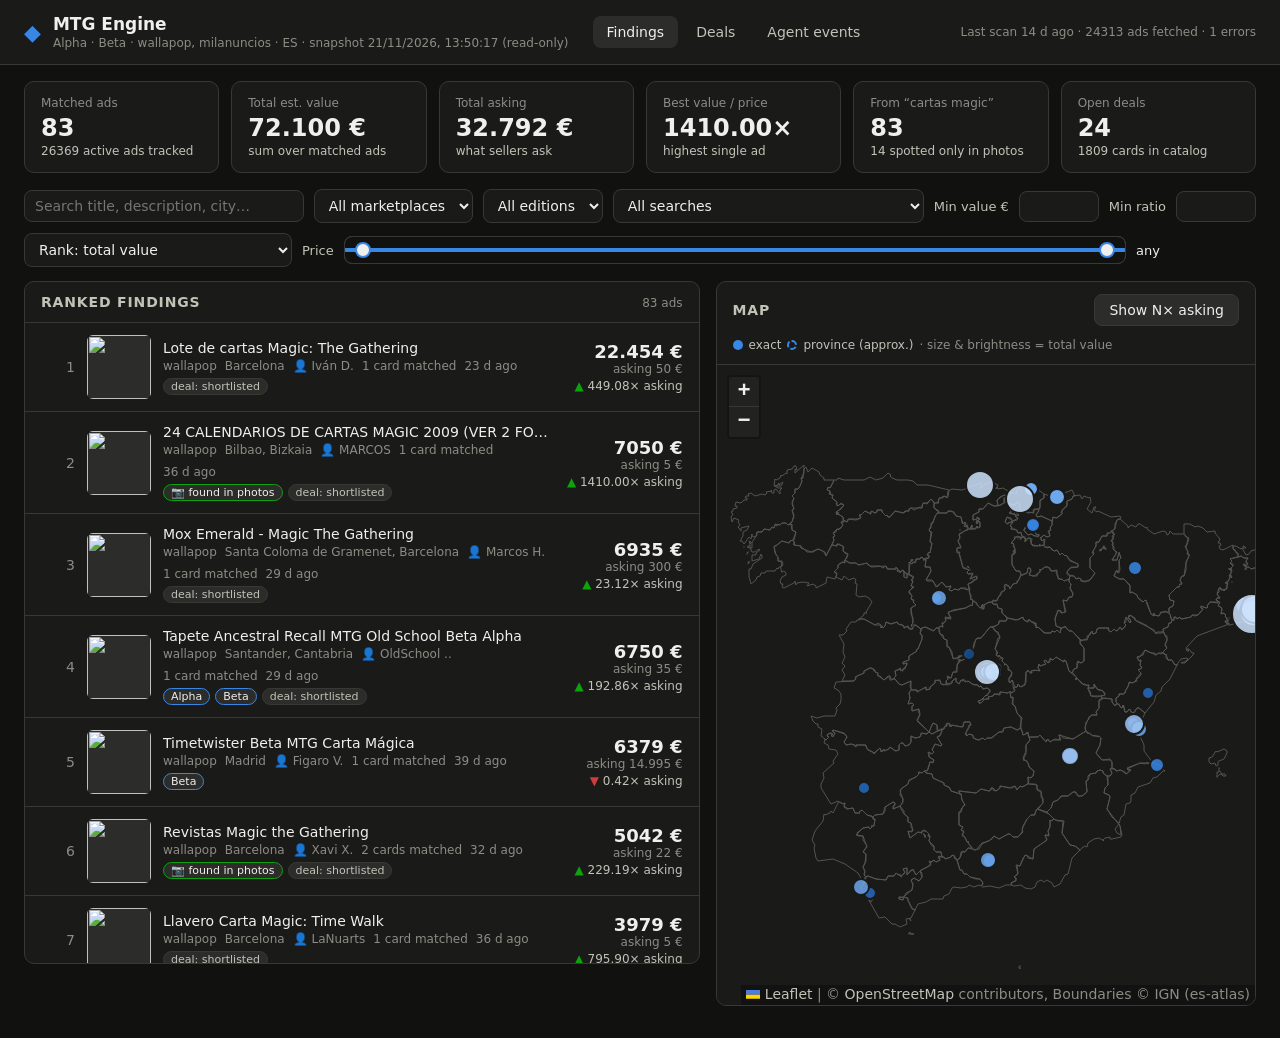
==== site/index.html @ b102a6d5 "Dashboard snapshot 2026-11-21T13:50:24Z: {"fetched": 24313, "new": 202, "updated": 182, "matched": 0" ====
<!doctype html>
<html lang="en" data-theme="dark">
<head>
  <meta charset="utf-8">
  <meta name="viewport" content="width=device-width, initial-scale=1">
  <title>MTG Engine</title>
  <link rel="stylesheet" href="static/vendor/leaflet/leaflet.css">
  <link rel="stylesheet" href="static/styles.css">
</head>
<body>
  <header class="topbar">
    <div class="brand">
      <span class="logo" aria-hidden="true">◆</span>
      <div>
        <h1>MTG Engine</h1>
        <p class="sub" id="subtitle">Second-hand card scanner</p>
      </div>
    </div>
    <nav class="tabs" role="tablist">
      <button class="tab active" data-view="findings" role="tab">Findings</button>
      <button class="tab" data-view="deals" role="tab">Deals</button>
      <button class="tab" data-view="events" role="tab">Agent events</button>
    </nav>
    <div class="actions">
      <span class="muted small" id="last-scan">—</span>
      <button id="scan-btn" class="btn primary">Run scan</button>
    </div>
  </header>

  <section class="kpis" id="kpis" aria-label="Summary"></section>

  <main>
    <section class="view active" id="view-findings">
      <form class="filters" id="filters">
        <input type="search" name="q" placeholder="Search title, description, city…" aria-label="Search">
        <select name="marketplace" aria-label="Marketplace"><option value="">All marketplaces</option></select>
        <select name="edition" aria-label="Edition"><option value="">All editions</option></select>
        <select name="source" aria-label="Search source">
          <option value="">All searches</option>
          <option value="generic">Generic searches (“cartas magic”…)</option>
          <option value="photo">Generic searches · card only in photos</option>
          <option value="targeted">Alpha/Beta searches</option>
        </select>
        <label class="inline">Min value €<input type="number" name="min_value" min="0" step="5" value=""></label>
        <label class="inline">Min ratio<input type="number" name="min_ratio" min="0" step="0.1" value=""></label>
        <select name="sort" aria-label="Sort">
          <option value="value">Rank: total value</option>
          <option value="ratio">Rank: N× asking (value ÷ price)</option>
          <option value="score">Rank: confidence-weighted</option>
          <option value="newest">Newest first</option>
        </select>
        <div class="price-range" role="group" aria-label="Asking price">
          <span class="range-name">Price</span>
          <div class="range-track">
            <input type="range" id="price-lo" min="0" max="1000" value="0" aria-label="Minimum asking price">
            <input type="range" id="price-hi" min="0" max="1000" value="1000" aria-label="Maximum asking price">
          </div>
          <span class="range-label num" id="price-label">any</span>
          <input type="hidden" name="min_price"><input type="hidden" name="max_price">
        </div>
      </form>
      <div class="split">
        <div class="panel list-panel">
          <div class="panel-head">
            <h2>Ranked findings</h2><span class="muted small" id="result-count"></span>
          </div>
          <div id="listings" class="listings"></div>
        </div>
        <div class="panel map-panel">
          <div class="panel-head">
            <h2>Map</h2>
            <button type="button" class="btn small" id="map-mode" aria-pressed="false">Show N× asking</button>
            <span class="legend" id="map-legend">
              <span class="dot exact"></span>exact
              <span class="dot approx"></span>province (approx.)
              <span class="muted">· size & brightness = total value</span>
            </span>
          </div>
          <div id="map" role="region" aria-label="Map of findings"></div>
        </div>
      </div>
    </section>

    <section class="view" id="view-deals">
      <div class="panel"><div class="panel-head"><h2>Deal pipeline</h2><span class="muted small">Agents and humans move deals through these stages</span></div>
        <div id="deals" class="kanban"></div></div>
    </section>

    <section class="view" id="view-events">
      <div class="panel"><div class="panel-head"><h2>Outbox events</h2><span class="muted small">What downstream agents consume (GET /api/events?agent=…)</span></div>
        <table class="table" id="events"><thead><tr><th>#</th><th>Type</th><th>Subject</th><th>Payload</th><th>Created</th><th>Claimed by</th></tr></thead><tbody></tbody></table></div>
    </section>
  </main>

  <div id="toast" class="toast" role="status" aria-live="polite"></div>

  <script src="static/vendor/leaflet/leaflet.js"></script>
  <script>window.MTG_STATIC = {"generated_at": "2026-11-21T13:50:17.279380+00:00", "config": {"map_center": [40.2, -3.7], "map_zoom": 6, "country": "ES", "stages": ["new", "shortlisted", "contacted", "negotiating", "agreed", "paid", "shipped", "received", "rejected", "cancelled"], "marketplaces": ["wallapop", "milanuncios"], "games": {"mtg": {"targets": [{"set_code": "lea", "label": "Alpha"}, {"set_code": "leb", "label": "Beta"}]}}, "vision_enabled": true, "map": {"tiles": "osm_dark", "boundaries": "es-provinces.geojson"}}, "stats": {"listings_active": 26369, "listings_matched": 83, "needs_review": 109, "matched_generic": 83, "photo_finds": 14, "max_price_eur": 14995.0, "total_value_eur": 72100.19, "total_asking_eur": 32791.75, "best_ratio": 1410.0, "cards_in_catalog": 1809, "matched_by_marketplace": {"wallapop": 83}, "deals_by_stage": {"rejected": 25, "shortlisted": 24}, "last_scan": {"started_at": "2026-11-21T12:47:13.688088", "finished_at": "2026-11-21T13:16:16.381589", "stats": {"fetched": 24313, "new": 202, "updated": 182, "matched": 0, "photo_checked": 0, "deals_opened": 0, "errors": 1, "photo_deferred": 202}, "errors": ["milanuncios unreachable: BlockedError: apify actor returned no ads for 'cartas magic': Free plan limit reached. You have used all 10 free runs. Upgrade your plan to continue scraping."]}}, "deals": [{"id": 49, "listing_id": "wallapop:e65qxqrkmg6o", "stage": "shortlisted", "assigned_agent": null, "offer_price_eur": null, "agreed_price_eur": null, "shipping": {}, "notes": [{"at": "2026-11-14T12:30:15.217986+00:00", "by": "outreach", "text": "first-contact draft created"}], "drafts": [{"at": "2026-11-14T12:30:15.217924+00:00", "by": "outreach", "channel": "draft", "text": "Hola, me interesa tu anuncio \"Carta Magic Power Surge\". ¿Podrías enviarme fotos de las esquinas, el dorso y el borde de Power Surge? ¿Siguen disponibles? Podría pagar por la plataforma con envío. ¡Gracias!", "status": "pending_approval"}], "created_at": "2026-11-14T12:27:37.673780", "updated_at": "2026-11-14T12:30:15.218448", "allowed_next": ["contacted", "rejected"], "listing": {"id": "wallapop:e65qxqrkmg6o", "marketplace": "wallapop", "game": "mtg", "url": "https://es.wallapop.com/item/carta-magic-power-surge-1323933700", "title": "Carta Magic Power Surge", "description": "Carta de Magic: The Gathering, Power Surge.\n\n- Tipo: Encantamiento.\n- Ilustración de Douglas Schuler. Escucho ofertas ", "price_eur": 1.0, "city": "Granada", "region": "Granada", "lat": 37.17721781285822, "lon": -3.610427112522372, "geo_precision": "exact", "seller_name": "Coleccionismo  T.", "seller_id": "nz0mx3ydodjo", "seller": {"name": "Coleccionismo  T.", "url": "https://www.wallapop.com/user/joser-482865227", "rating": 5.0, "reviews": 1, "sold": 5, "on_sale": 2, "top_profile": false, "verified": null, "type": null, "since": "2026-10-16"}, "photo_scan": true, "images": ["https://cdn.wallapop.com/images/10420/lw/8h/__/c10420p1323933700/i6864060759.jpg?pictureSize=W800"], "published_at": "2026-11-13T13:57:14.315000", "first_seen_at": "2026-11-14T11:35:58.698336", "last_seen_at": "2026-11-21T12:48:33.076415", "status": "active", "is_demo": false, "est_total_value": 73.03, "est_score": 54.26, "value_ratio": 73.03, "match_count": 1, "editions": [], "flags": ["text_alpha_beta_wording"], "needs_review": false, "deal": {"id": 49, "listing_id": "wallapop:e65qxqrkmg6o", "stage": "shortlisted", "assigned_agent": null, "offer_price_eur": null, "agreed_price_eur": null, "shipping": {}, "notes": [{"at": "2026-11-14T12:30:15.217986+00:00", "by": "outreach", "text": "first-contact draft created"}], "drafts": [{"at": "2026-11-14T12:30:15.217924+00:00", "by": "outreach", "channel": "draft", "text": "Hola, me interesa tu anuncio \"Carta Magic Power Surge\". ¿Podrías enviarme fotos de las esquinas, el dorso y el borde de Power Surge? ¿Siguen disponibles? Podría pagar por la plataforma con envío. ¡Gracias!", "status": "pending_approval"}], "created_at": "2026-11-14T12:27:37.673780", "updated_at": "2026-11-14T12:30:15.218448", "allowed_next": ["contacted", "rejected"]}, "matches": [{"id": 33892, "card_id": "f52eb10a-a9eb-44b7-95ae-12fb551c8fa5", "name": "Power Surge", "set_code": "leb", "set_name": "Limited Edition Beta", "rarity": "rare", "image_url": "https://cards.scryfall.io/large/front/f/5/f52eb10a-a9eb-44b7-95ae-12fb551c8fa5.jpg?1783948621", "quantity": 1, "confidence": 0.743, "source": "text+vision", "matched_text": "a magic power surge carta d", "unit_value_eur": 73.03, "line_value_eur": 73.03, "price_source": "cardmarket_median", "edition_ambiguous": true, "status": "auto"}]}}, {"id": 48, "listing_id": "wallapop:w67vmvevdw6x", "stage": "shortlisted", "assigned_agent": null, "offer_price_eur": null, "agreed_price_eur": null, "shipping": {}, "notes": [{"at": "2026-11-14T12:30:15.215085+00:00", "by": "outreach", "text": "first-contact draft created"}], "drafts": [{"at": "2026-11-14T12:30:15.215007+00:00", "by": "outreach", "channel": "draft", "text": "Hola, me interesa tu anuncio \"MTG Icy Manipulator Beta\". ¿Podrías enviarme fotos de las esquinas, el dorso y el borde de Icy Manipulator? ¿Siguen disponibles? Podría pagar por la plataforma con envío. ¡Gracias!", "status": "pending_approval"}], "created_at": "2026-11-14T11:37:15.373843", "updated_at": "2026-11-14T12:30:15.216506", "allowed_next": ["contacted", "rejected"], "listing": {"id": "wallapop:w67vmvevdw6x", "marketplace": "wallapop", "game": "mtg", "url": "https://es.wallapop.com/item/mtg-icy-manipulator-beta-1323941828", "title": "MTG Icy Manipulator Beta", "description": "Carta Magic Icy Manipulator de la edición básica Beta.\nNo tiene tinta (ninguna de mis cartas) ni roturas y tiene buen centering, a pesar de obviamente haberlo girado todo.", "price_eur": 145.0, "city": "Mundaka", "region": "Bizkaia", "lat": 43.4105322695167, "lon": -2.7040464717924193, "geo_precision": "exact", "seller_name": "Aitor Z.", "seller_id": "kmzn2xl1e0zn", "seller": {"name": "Aitor Z.", "url": "https://www.wallapop.com/user/aitorz-44495097", "rating": 5.0, "reviews": 28, "sold": 10, "on_sale": 5, "top_profile": false, "verified": true, "type": "Private", "since": "2016-05-07"}, "photo_scan": true, "images": ["https://cdn.wallapop.com/images/10420/lw/8o/__/c10420p1323941828/i6864098355.jpg?pictureSize=W800", "https://cdn.wallapop.com/images/10420/lw/8o/__/c10420p1323941828/i6864098365.jpg?pictureSize=W800"], "published_at": "2026-11-13T14:21:16.561000", "first_seen_at": "2026-11-14T11:37:15.308570", "last_seen_at": "2026-11-15T12:03:48.179929", "status": "active", "is_demo": false, "est_total_value": 194.04, "est_score": 183.95, "value_ratio": 1.338, "match_count": 1, "editions": ["leb"], "flags": ["text_alpha_beta_wording"], "needs_review": false, "deal": {"id": 48, "listing_id": "wallapop:w67vmvevdw6x", "stage": "shortlisted", "assigned_agent": null, "offer_price_eur": null, "agreed_price_eur": null, "shipping": {}, "notes": [{"at": "2026-11-14T12:30:15.215085+00:00", "by": "outreach", "text": "first-contact draft created"}], "drafts": [{"at": "2026-11-14T12:30:15.215007+00:00", "by": "outreach", "channel": "draft", "text": "Hola, me interesa tu anuncio \"MTG Icy Manipulator Beta\". ¿Podrías enviarme fotos de las esquinas, el dorso y el borde de Icy Manipulator? ¿Siguen disponibles? Podría pagar por la plataforma con envío. ¡Gracias!", "status": "pending_approval"}], "created_at": "2026-11-14T11:37:15.373843", "updated_at": "2026-11-14T12:30:15.216506", "allowed_next": ["contacted", "rejected"]}, "matches": [{"id": 33919, "card_id": "d27608e7-6539-4813-95b6-d8847cdc6a12", "name": "Icy Manipulator", "set_code": "leb", "set_name": "Limited Edition Beta", "rarity": "uncommon", "image_url": "https://cards.scryfall.io/large/front/d/2/d27608e7-6539-4813-95b6-d8847cdc6a12.jpg?1783948604", "quantity": 1, "confidence": 0.948, "source": "text+vision", "matched_text": "mtg icy manipulator beta ca", "unit_value_eur": 194.04, "line_value_eur": 194.04, "price_source": "cardmarket_median", "edition_ambiguous": false, "status": "auto"}]}}, {"id": 47, "listing_id": "wallapop:w67vmyoym86x", "stage": "shortlisted", "assigned_agent": null, "offer_price_eur": null, "agreed_price_eur": null, "shipping": {}, "notes": [{"at": "2026-11-12T13:59:52.353443+00:00", "by": "outreach", "text": "first-contact draft created"}], "drafts": [{"at": "2026-11-12T13:59:52.353367+00:00", "by": "outreach", "channel": "draft", "text": "Hola, me interesa tu anuncio \"Lote de cartas Magic: The Gathering\". ¿Podrías enviarme fotos de las esquinas, el dorso y el borde de Black Lotus? ¿Siguen disponibles? Podría pagar por la plataforma con envío. ¡Gracias!", "status": "pending_approval"}], "created_at": "2026-11-12T13:54:11.383403", "updated_at": "2026-11-12T13:59:52.355076", "allowed_next": ["contacted", "rejected"], "listing": {"id": "wallapop:w67vmyoym86x", "marketplace": "wallapop", "game": "mtg", "url": "https://es.wallapop.com/item/lote-de-cartas-magic-the-gathering-1323360528", "title": "Lote de cartas Magic: The Gathering", "description": "Colección de cartas de Magic: The Gathering que incluye varios mazos y cartas individuales destacadas.\nEste lote contiene 120 cartas echas por mi , de las cuales algunas son alteradas y otras míticas de Magic \n- Cartas individuales expuestas, incluyendo Mox Diamond y Black Lotus.", "price_eur": 50.0, "city": "Barcelona", "region": "Barcelona", "lat": 41.380701957141596, "lon": 2.1600974150404015, "geo_precision": "exact", "seller_name": "Iván D.", "seller_id": "36ew8x2xkq6d", "seller": {"name": "Iván D.", "url": "https://www.wallapop.com/user/ivand-439564415", "rating": 4.9, "reviews": 225, "sold": 215, "on_sale": 66, "top_profile": true, "verified": true, "type": "Private", "since": "2023-07-09"}, "photo_scan": true, "images": ["https://cdn.wallapop.com/images/10420/lv/w7/__/c10420p1323360528/i6860713227.jpg?pictureSize=W800"], "published_at": "2026-11-11T18:45:48.822000", "first_seen_at": "2026-11-12T12:53:42.093230", "last_seen_at": "2026-11-21T12:49:01.535707", "status": "active", "is_demo": false, "est_total_value": 22454.09, "est_score": 11721.03, "value_ratio": 449.082, "match_count": 1, "editions": [], "flags": [], "needs_review": false, "deal": {"id": 47, "listing_id": "wallapop:w67vmyoym86x", "stage": "shortlisted", "assigned_agent": null, "offer_price_eur": null, "agreed_price_eur": null, "shipping": {}, "notes": [{"at": "2026-11-12T13:59:52.353443+00:00", "by": "outreach", "text": "first-contact draft created"}], "drafts": [{"at": "2026-11-12T13:59:52.353367+00:00", "by": "outreach", "channel": "draft", "text": "Hola, me interesa tu anuncio \"Lote de cartas Magic: The Gathering\". ¿Podrías enviarme fotos de las esquinas, el dorso y el borde de Black Lotus? ¿Siguen disponibles? Podría pagar por la plataforma con envío. ¡Gracias!", "status": "pending_approval"}], "created_at": "2026-11-12T13:54:11.383403", "updated_at": "2026-11-12T13:59:52.355076", "allowed_next": ["contacted", "rejected"]}, "matches": [{"id": 33920, "card_id": "b3a69a1c-c80f-4413-a6fd-ae54cabbce28", "name": "Black Lotus", "set_code": "leb", "set_name": "Limited Edition Beta", "rarity": "rare", "image_url": "https://cards.scryfall.io/large/front/b/3/b3a69a1c-c80f-4413-a6fd-ae54cabbce28.jpg?1783948607", "quantity": 1, "confidence": 0.522, "source": "text+vision", "matched_text": "amond y black lotus", "unit_value_eur": 22454.09, "line_value_eur": 22454.09, "price_source": "cardmarket_median", "edition_ambiguous": true, "status": "auto"}]}}, {"id": 46, "listing_id": "wallapop:8z88molxqrz3", "stage": "shortlisted", "assigned_agent": null, "offer_price_eur": null, "agreed_price_eur": null, "shipping": {}, "notes": [{"at": "2026-11-08T12:24:48.506881+00:00", "by": "outreach", "text": "first-contact draft created"}], "drafts": [{"at": "2026-11-08T12:24:48.506796+00:00", "by": "outreach", "channel": "draft", "text": "Hola, me interesa tu anuncio \"Tapete Ancestral Recall MTG Old School Beta Alpha\". ¿Podrías enviarme fotos de las esquinas, el dorso y el borde de Ancestral Recall? ¿Siguen disponibles? Podría pagar por la plataforma con envío. ¡Gracias!", "status": "pending_approval"}], "created_at": "2026-11-08T11:38:00.533223", "updated_at": "2026-11-08T12:24:48.508937", "allowed_next": ["contacted", "rejected"], "listing": {"id": "wallapop:8z88molxqrz3", "marketplace": "wallapop", "game": "mtg", "url": "https://es.wallapop.com/item/tapete-playmat-ancestral-recall-mtg-1321337122", "title": "Tapete Ancestral Recall MTG Old School Beta Alpha", "description": "\nVENDO:\n\nTapete de juego para Magic The Gathering,\nmodelo Ancestral Recall,Old School\n\n- Calidad Top\n- Nitidez increíble\n- Diseño inspirado en el arte clásico\n- Con costuras para más durabilidad\n- Parte trasera antideslizante\n- Ideal para proteger tus cartas en partidas\n- Medidas aproximadas en cm 60x35\n- Playmat Unico\n\n+Producto NO original+\n\nTotalmente nuevo a estrenar\n\n(Lo que ves es lo que compras)\n\nPregunta sin compromiso , si necesitas más fotos o si tienes alguna duda , contestaré lo antes posible\n\nEnvío bien protegido con burbujas\n\nSolo envíos por CORREOS\n\nNo te quedes sin él a un gran precio\n\n*No se admiten devoluciones*", "price_eur": 35.0, "city": "Santander", "region": "Cantabria", "lat": 43.46392934022969, "lon": -3.8263044270551196, "geo_precision": "exact", "seller_name": "OldSchool ..", "seller_id": "4w672g1l4yzx", "seller": {"name": "OldSchool ..", "url": "https://www.wallapop.com/user/borjac-144621052", "rating": 5.0, "reviews": 95, "sold": 18, "on_sale": 10, "top_profile": false, "verified": true, "type": "Private", "since": "2018-10-29"}, "photo_scan": true, "images": ["https://cdn.wallapop.com/images/10420/lu/ou/__/c10420p1321337122/i6856416621.jpg?pictureSize=W800", "https://cdn.wallapop.com/images/10420/lu/ou/__/c10420p1321337122/i6856430408.jpg?pictureSize=W800"], "published_at": "2026-11-06T08:55:27.242000", "first_seen_at": "2026-11-06T12:25:24.729373", "last_seen_at": "2026-11-21T13:08:36.274647", "status": "active", "is_demo": false, "est_total_value": 6749.99, "est_score": 5062.49, "value_ratio": 192.857, "match_count": 1, "editions": ["lea", "leb"], "flags": [], "needs_review": false, "deal": {"id": 46, "listing_id": "wallapop:8z88molxqrz3", "stage": "shortlisted", "assigned_agent": null, "offer_price_eur": null, "agreed_price_eur": null, "shipping": {}, "notes": [{"at": "2026-11-08T12:24:48.506881+00:00", "by": "outreach", "text": "first-contact draft created"}], "drafts": [{"at": "2026-11-08T12:24:48.506796+00:00", "by": "outreach", "channel": "draft", "text": "Hola, me interesa tu anuncio \"Tapete Ancestral Recall MTG Old School Beta Alpha\". ¿Podrías enviarme fotos de las esquinas, el dorso y el borde de Ancestral Recall? ¿Siguen disponibles? Podría pagar por la plataforma con envío. ¡Gracias!", "status": "pending_approval"}], "created_at": "2026-11-08T11:38:00.533223", "updated_at": "2026-11-08T12:24:48.508937", "allowed_next": ["contacted", "rejected"]}, "matches": [{"id": 33876, "card_id": "46b0a5c2-ac85-448e-9e87-12fc74fd4147", "name": "Ancestral Recall", "set_code": "leb", "set_name": "Limited Edition Beta", "rarity": "rare", "image_url": "https://cards.scryfall.io/large/front/4/6/46b0a5c2-ac85-448e-9e87-12fc74fd4147.jpg?1783948647", "quantity": 1, "confidence": 0.75, "source": "text", "matched_text": "tapete ancestral recall mtg old", "unit_value_eur": 6749.99, "line_value_eur": 6749.99, "price_source": "cardmarket_median", "edition_ambiguous": true, "status": "auto"}]}}, {"id": 45, "listing_id": "wallapop:4z489vo8prjy", "stage": "shortlisted", "assigned_agent": null, "offer_price_eur": null, "agreed_price_eur": null, "shipping": {}, "notes": [{"at": "2026-11-07T11:59:28.034366+00:00", "by": "outreach", "text": "first-contact draft created"}], "drafts": [{"at": "2026-11-07T11:59:28.034317+00:00", "by": "outreach", "channel": "draft", "text": "Hola, me interesa tu anuncio \"Mox Emerald - Magic The Gathering\". ¿Podrías enviarme fotos de las esquinas, el dorso y el borde de Mox Emerald? ¿Siguen disponibles? Podría pagar por la plataforma con envío. ¡Gracias!", "status": "pending_approval"}], "created_at": "2026-11-07T11:46:46.802893", "updated_at": "2026-11-07T11:59:28.035548", "allowed_next": ["contacted", "rejected"], "listing": {"id": "wallapop:4z489vo8prjy", "marketplace": "wallapop", "game": "mtg", "url": "https://es.wallapop.com/item/mox-emerald-magic-the-gathering-1274687338", "title": "Mox Emerald - Magic The Gathering", "description": "Carta de Magic The Gathering, Mox Emerald.\n\n- Artefacto.\n- Ilustración de Dan Frazier.\n- Añade 1 maná verde a tu reserva de maná.", "price_eur": 300.0, "city": "Santa Coloma de Gramenet", "region": "Barcelona", "lat": 41.45519846050601, "lon": 2.211915870816789, "geo_precision": "exact", "seller_name": "Marcos H.", "seller_id": "ejk4wm21erzx", "seller": {"name": "Marcos H.", "url": "https://www.wallapop.com/user/marcosh-479761547", "rating": 0.0, "reviews": 0, "sold": 0, "on_sale": 1, "top_profile": false, "verified": null, "type": null, "since": "2026-06-22"}, "photo_scan": true, "images": ["https://cdn.wallapop.com/images/10420/l2/wz/__/c10420p1274687338/i6573126877.jpg?pictureSize=W800", "https://cdn.wallapop.com/images/10420/l2/wz/__/c10420p1274687338/i6579976502.jpg?pictureSize=W800"], "published_at": "2026-06-22T07:59:39.553000", "first_seen_at": "2026-11-07T11:23:13.506847", "last_seen_at": "2026-11-20T13:23:44.505948", "status": "active", "is_demo": false, "est_total_value": 6934.77, "est_score": 5554.75, "value_ratio": 23.116, "match_count": 1, "editions": [], "flags": [], "needs_review": false, "deal": {"id": 45, "listing_id": "wallapop:4z489vo8prjy", "stage": "shortlisted", "assigned_agent": null, "offer_price_eur": null, "agreed_price_eur": null, "shipping": {}, "notes": [{"at": "2026-11-07T11:59:28.034366+00:00", "by": "outreach", "text": "first-contact draft created"}], "drafts": [{"at": "2026-11-07T11:59:28.034317+00:00", "by": "outreach", "channel": "draft", "text": "Hola, me interesa tu anuncio \"Mox Emerald - Magic The Gathering\". ¿Podrías enviarme fotos de las esquinas, el dorso y el borde de Mox Emerald? ¿Siguen disponibles? Podría pagar por la plataforma con envío. ¡Gracias!", "status": "pending_approval"}], "created_at": "2026-11-07T11:46:46.802893", "updated_at": "2026-11-07T11:59:28.035548", "allowed_next": ["contacted", "rejected"]}, "matches": [{"id": 33867, "card_id": "ea5d9476-76be-48e7-b6a0-49ced25cb092", "name": "Mox Emerald", "set_code": "leb", "set_name": "Limited Edition Beta", "rarity": "rare", "image_url": "https://cards.scryfall.io/large/front/e/a/ea5d9476-76be-48e7-b6a0-49ced25cb092.jpg?1783948601", "quantity": 1, "confidence": 0.801, "source": "text+vision", "matched_text": "mox emerald magic t", "unit_value_eur": 6934.77, "line_value_eur": 6934.77, "price_source": "cardmarket_median", "edition_ambiguous": false, "status": "auto"}]}}, {"id": 44, "listing_id": "wallapop:qjwr1lxmpq6o", "stage": "shortlisted", "assigned_agent": null, "offer_price_eur": null, "agreed_price_eur": null, "shipping": {}, "notes": [{"at": "2026-11-06T13:22:40.235318+00:00", "by": "outreach", "text": "first-contact draft created"}], "drafts": [{"at": "2026-11-06T13:22:40.235231+00:00", "by": "outreach", "channel": "draft", "text": "Hola, me interesa tu anuncio \"Lote 4 Cartas Magic The Gathering beta\". ¿Podrías enviarme fotos de las esquinas, el dorso y el borde de Animate Dead, Disenchant, Psionic Blast, Serra Angel? ¿Siguen disponibles? Podría pagar por la plataforma con envío. ¡Gracias!", "status": "pending_approval"}], "created_at": "2026-11-06T12:42:18.096642", "updated_at": "2026-11-06T13:22:40.237220", "allowed_next": ["contacted", "rejected"], "listing": {"id": "wallapop:qjwr1lxmpq6o", "marketplace": "wallapop", "game": "mtg", "url": "https://es.wallapop.com/item/4-cartas-magic-the-gathering-1226561577", "title": "Lote 4 Cartas Magic The Gathering beta", "description": "Lote de 4 cartas de Magic The Gathering.\n\n- Disenchant 75\n- Animate Dead 350\n- Serra Angel 400\n- Psionic Blast 200 \nTodas 900e", "price_eur": 0.0, "city": "Albacete", "region": "Albacete", "lat": 38.993697831629554, "lon": -1.8545804995919326, "geo_precision": "exact", "seller_name": "✌ M.", "seller_id": "ke65gv8pmmjo", "seller": {"name": "✌ M.", "url": "https://www.wallapop.com/user/adrianm-32256000", "rating": 4.9, "reviews": 208, "sold": 148, "on_sale": 23, "top_profile": false, "verified": true, "type": "Private", "since": "2015-12-22"}, "photo_scan": true, "images": ["https://cdn.wallapop.com/images/10420/ka/9g/__/c10420p1226561577/i6265258621.jpg?pictureSize=W800", "https://cdn.wallapop.com/images/10420/ka/9g/__/c10420p1226561577/i6265258630.jpg?pictureSize=W800"], "published_at": "2026-02-03T02:04:58.801000", "first_seen_at": "2026-10-28T10:20:16.598306", "last_seen_at": "2026-11-21T13:15:15.051111", "status": "active", "is_demo": false, "est_total_value": 889.3, "est_score": 752.66, "value_ratio": null, "match_count": 4, "editions": ["leb"], "flags": [], "needs_review": false, "deal": {"id": 44, "listing_id": "wallapop:qjwr1lxmpq6o", "stage": "shortlisted", "assigned_agent": null, "offer_price_eur": null, "agreed_price_eur": null, "shipping": {}, "notes": [{"at": "2026-11-06T13:22:40.235318+00:00", "by": "outreach", "text": "first-contact draft created"}], "drafts": [{"at": "2026-11-06T13:22:40.235231+00:00", "by": "outreach", "channel": "draft", "text": "Hola, me interesa tu anuncio \"Lote 4 Cartas Magic The Gathering beta\". ¿Podrías enviarme fotos de las esquinas, el dorso y el borde de Animate Dead, Disenchant, Psionic Blast, Serra Angel? ¿Siguen disponibles? Podría pagar por la plataforma con envío. ¡Gracias!", "status": "pending_approval"}], "created_at": "2026-11-06T12:42:18.096642", "updated_at": "2026-11-06T13:22:40.237220", "allowed_next": ["contacted", "rejected"]}, "matches": [{"id": 33841, "card_id": "5669f9c8-2e94-47e2-a551-7efff317fb34", "name": "Serra Angel", "set_code": "leb", "set_name": "Limited Edition Beta", "rarity": "uncommon", "image_url": "https://cards.scryfall.io/large/front/5/6/5669f9c8-2e94-47e2-a551-7efff317fb34.jpg?1783948647", "quantity": 1, "confidence": 0.96, "source": "text+vision", "matched_text": "ead 350 serra angel 400 psi", "unit_value_eur": 346.44, "line_value_eur": 346.44, "price_source": "cardmarket_median", "edition_ambiguous": false, "status": "auto"}, {"id": 33844, "card_id": "8fd7861d-925f-4b4c-a4ab-60be6f43d50b", "name": "Animate Dead", "set_code": "lea", "set_name": "Limited Edition Alpha", "rarity": "uncommon", "image_url": "https://cards.scryfall.io/large/front/8/f/8fd7861d-925f-4b4c-a4ab-60be6f43d50b.jpg?1783948699", "quantity": 1, "confidence": 0.702, "source": "vision", "matched_text": "https://cdn.wallapop.com/images/10420/ka/9g/__/c10420p1226561577/i6265258621.jpg?pictureSize=W800", "unit_value_eur": 345.96, "line_value_eur": 345.96, "price_source": "cardmarket_median", "edition_ambiguous": true, "status": "auto"}, {"id": 33842, "card_id": "73b6b789-00c5-4d72-8fb3-6808bfbf0144", "name": "Psionic Blast", "set_code": "leb", "set_name": "Limited Edition Beta", "rarity": "uncommon", "image_url": "https://cards.scryfall.io/large/front/7/3/73b6b789-00c5-4d72-8fb3-6808bfbf0144.jpg?1783948641", "quantity": 1, "confidence": 0.9, "source": "text", "matched_text": "gel 400 psionic blast 200 tod", "unit_value_eur": 152.95, "line_value_eur": 152.95, "price_source": "cardmarket_median", "edition_ambiguous": false, "status": "auto"}, {"id": 33843, "card_id": "9d61d0a5-7e92-4413-9121-925e1876b64d", "name": "Disenchant", "set_code": "leb", "set_name": "Limited Edition Beta", "rarity": "common", "image_url": "https://cards.scryfall.io/large/front/9/d/9d61d0a5-7e92-4413-9121-925e1876b64d.jpg?1783948652", "quantity": 1, "confidence": 0.9, "source": "text", "matched_text": "thering disenchant 75 anim", "unit_value_eur": 43.95, "line_value_eur": 43.95, "price_source": "cardmarket_median", "edition_ambiguous": false, "status": "auto"}]}}, {"id": 43, "listing_id": "wallapop:0j28pxqqkvjy", "stage": "shortlisted", "assigned_agent": null, "offer_price_eur": null, "agreed_price_eur": null, "shipping": {}, "notes": [{"at": "2026-11-03T13:00:24.115807+00:00", "by": "outreach", "text": "first-contact draft created"}], "drafts": [{"at": "2026-11-03T13:00:24.115735+00:00", "by": "outreach", "channel": "draft", "text": "Hola, me interesa tu anuncio \"Revistas Magic the Gathering\". ¿Podrías enviarme fotos de las esquinas, el dorso y el borde de Mox Pearl, Swords to Plowshares? ¿Siguen disponibles? Podría pagar por la plataforma con envío. ¡Gracias!", "status": "pending_approval"}], "created_at": "2026-11-03T12:33:37.670486", "updated_at": "2026-11-03T13:00:24.117343", "allowed_next": ["contacted", "rejected"], "listing": {"id": "wallapop:0j28pxqqkvjy", "marketplace": "wallapop", "game": "mtg", "url": "https://es.wallapop.com/item/revistas-magic-the-gathering-1319934835", "title": "Revistas Magic the Gathering", "description": "Revistas Magic the Gathering.\nGuia Maestra Serra I y III.\nSpoiler de las primeras ediciones de Magic, con comentarios e imágenes.\nLas mejores cartas de la historia.\nIdeal para nostálgicos de la época. \nTrato en mano zon céntrica de Barcelona\nNo hagoenvíos, no tengo bizum.", "price_eur": 22.0, "city": "Barcelona", "region": "Barcelona", "lat": 41.38683766284379, "lon": 2.1731674262147687, "geo_precision": "exact", "seller_name": "Xavi X.", "seller_id": "vjrdr7k3n46k", "seller": {"name": "Xavi X.", "url": "https://www.wallapop.com/user/xavix-420714391", "rating": 5.0, "reviews": 38, "sold": 17, "on_sale": 156, "top_profile": false, "verified": null, "type": null, "since": "2022-05-08"}, "photo_scan": true, "images": ["https://cdn.wallapop.com/images/10420/lt/us/__/c10420p1319934835/i6838478548.jpg?pictureSize=W800", "https://cdn.wallapop.com/images/10420/lt/us/__/c10420p1319934835/i6838478721.jpg?pictureSize=W800", "https://cdn.wallapop.com/images/10420/lt/us/__/c10420p1319934835/i6838478726.jpg?pictureSize=W800", "https://cdn.wallapop.com/images/10420/lt/us/__/c10420p1319934835/i6838478735.jpg?pictureSize=W800", "https://cdn.wallapop.com/images/10420/lt/us/__/c10420p1319934835/i6838480122.jpg?pictureSize=W800", "https://cdn.wallapop.com/images/10420/lt/us/__/c10420p1319934835/i6838480148.jpg?pictureSize=W800", "https://cdn.wallapop.com/images/10420/lt/us/__/c10420p1319934835/i6838480169.jpg?pictureSize=W800", "https://cdn.wallapop.com/images/10420/lt/us/__/c10420p1319934835/i6838480132.jpg?pictureSize=W800", "https://cdn.wallapop.com/images/10420/lt/us/__/c10420p1319934835/i6838480156.jpg?pictureSize=W800"], "published_at": "2026-11-02T17:06:40.848000", "first_seen_at": "2026-11-03T12:21:53.569783", "last_seen_at": "2026-11-21T13:13:32.631059", "status": "active", "is_demo": false, "est_total_value": 5042.18, "est_score": 2977.54, "value_ratio": 229.19, "match_count": 2, "editions": [], "flags": ["photo_match"], "needs_review": false, "deal": {"id": 43, "listing_id": "wallapop:0j28pxqqkvjy", "stage": "shortlisted", "assigned_agent": null, "offer_price_eur": null, "agreed_price_eur": null, "shipping": {}, "notes": [{"at": "2026-11-03T13:00:24.115807+00:00", "by": "outreach", "text": "first-contact draft created"}], "drafts": [{"at": "2026-11-03T13:00:24.115735+00:00", "by": "outreach", "channel": "draft", "text": "Hola, me interesa tu anuncio \"Revistas Magic the Gathering\". ¿Podrías enviarme fotos de las esquinas, el dorso y el borde de Mox Pearl, Swords to Plowshares? ¿Siguen disponibles? Podría pagar por la plataforma con envío. ¡Gracias!", "status": "pending_approval"}], "created_at": "2026-11-03T12:33:37.670486", "updated_at": "2026-11-03T13:00:24.117343", "allowed_next": ["contacted", "rejected"]}, "matches": [{"id": 33807, "card_id": "4da892c5-071f-416f-9e42-c4bff102eb88", "name": "Mox Pearl", "set_code": "leb", "set_name": "Limited Edition Beta", "rarity": "rare", "image_url": "https://cards.scryfall.io/large/front/4/d/4da892c5-071f-416f-9e42-c4bff102eb88.jpg?1783948600", "quantity": 1, "confidence": 0.588, "source": "vision", "matched_text": "https://cdn.wallapop.com/images/10420/lt/us/__/c10420p1319934835/i6838478735.jpg?pictureSize=W800", "unit_value_eur": 4462.97, "line_value_eur": 4462.97, "price_source": "cardmarket_median", "edition_ambiguous": true, "status": "auto"}, {"id": 33806, "card_id": "255099be-c64e-4f6a-8463-4fc058d6908d", "name": "Swords to Plowshares", "set_code": "leb", "set_name": "Limited Edition Beta", "rarity": "uncommon", "image_url": "https://cards.scryfall.io/large/front/2/5/255099be-c64e-4f6a-8463-4fc058d6908d.jpg?1783948648", "quantity": 1, "confidence": 0.61, "source": "vision", "matched_text": "https://cdn.wallapop.com/images/10420/lt/us/__/c10420p1319934835/i6838478735.jpg?pictureSize=W800", "unit_value_eur": 579.21, "line_value_eur": 579.21, "price_source": "cardmarket_median", "edition_ambiguous": true, "status": "auto"}]}}, {"id": 36, "listing_id": "wallapop:nzxyyd9mlej2", "stage": "rejected", "assigned_agent": null, "offer_price_eur": null, "agreed_price_eur": null, "shipping": {}, "notes": [{"at": "2026-10-31T15:52:47.614701+00:00", "by": "outreach", "text": "first-contact draft created"}, {"at": "2026-11-02T13:11:23.659332+00:00", "by": "system:recheck", "text": "auto-rejected: no Alpha/Beta cards after re-check (no matches)"}], "drafts": [{"at": "2026-10-31T15:52:47.614651+00:00", "by": "outreach", "channel": "draft", "text": "Hola, me interesa tu anuncio \"carta magic centro disruptor\". ¿Podrías enviarme fotos de las esquinas, el dorso y el borde de Disrupting Scepter? ¿Siguen disponibles? Podría pagar por la plataforma con envío. ¡Gracias!", "status": "pending_approval"}], "created_at": "2026-10-31T14:19:13.569306", "updated_at": "2026-11-02T13:11:23.659619", "allowed_next": [], "listing": {"id": "wallapop:nzxyyd9mlej2", "marketplace": "wallapop", "game": "mtg", "url": "https://es.wallapop.com/item/carta-magic-centro-disruptor-597354654", "title": "carta magic centro disruptor", "description": "original ", "price_eur": 6.0, "city": "Torrejón de Ardoz", "region": "Madrid", "lat": 40.456791998178154, "lon": -3.4698003671532582, "geo_precision": "exact", "seller_name": "Dragon B.", "seller_id": "evjr158x1l6k", "seller": {"name": "Dragon B.", "url": "https://www.wallapop.com/user/enriqueb-77517743", "rating": 5.0, "reviews": 44, "sold": 69, "on_sale": 77, "top_profile": false, "verified": true, "type": "Private", "since": "2018-01-13"}, "photo_scan": true, "images": ["https://cdn.wallapop.com/images/10420/9v/nd/__/c10420p597354654/i1851206497.jpg?pictureSize=W800", "https://cdn.wallapop.com/images/10420/9v/nd/__/c10420p597354654/i1851193336.jpg?pictureSize=W800"], "published_at": "2021-01-24T17:54:21", "first_seen_at": "2026-10-30T19:31:58.637229", "last_seen_at": "2026-11-21T13:06:50.911399", "status": "active", "is_demo": false, "est_total_value": 0.0, "est_score": 0.0, "value_ratio": null, "match_count": 0, "editions": [], "flags": [], "needs_review": false, "deal": {"id": 36, "listing_id": "wallapop:nzxyyd9mlej2", "stage": "rejected", "assigned_agent": null, "offer_price_eur": null, "agreed_price_eur": null, "shipping": {}, "notes": [{"at": "2026-10-31T15:52:47.614701+00:00", "by": "outreach", "text": "first-contact draft created"}, {"at": "2026-11-02T13:11:23.659332+00:00", "by": "system:recheck", "text": "auto-rejected: no Alpha/Beta cards after re-check (no matches)"}], "drafts": [{"at": "2026-10-31T15:52:47.614651+00:00", "by": "outreach", "channel": "draft", "text": "Hola, me interesa tu anuncio \"carta magic centro disruptor\". ¿Podrías enviarme fotos de las esquinas, el dorso y el borde de Disrupting Scepter? ¿Siguen disponibles? Podría pagar por la plataforma con envío. ¡Gracias!", "status": "pending_approval"}], "created_at": "2026-10-31T14:19:13.569306", "updated_at": "2026-11-02T13:11:23.659619", "allowed_next": []}, "matches": []}}, {"id": 35, "listing_id": "wallapop:mzn3e0xg42jn", "stage": "rejected", "assigned_agent": null, "offer_price_eur": null, "agreed_price_eur": null, "shipping": {}, "notes": [{"at": "2026-10-31T15:52:47.612377+00:00", "by": "outreach", "text": "first-contact draft created"}, {"at": "2026-11-02T13:10:54.144625+00:00", "by": "system:recheck", "text": "auto-rejected: no Alpha/Beta cards after re-check (4a edicion)"}], "drafts": [{"at": "2026-10-31T15:52:47.612305+00:00", "by": "outreach", "channel": "draft", "text": "Hola, me interesa tu anuncio \"3x Cartas MTG 4ª Edición Borde Negro old School\". ¿Podrías enviarme fotos de las esquinas, el dorso y el borde de Disenchant? ¿Siguen disponibles? Podría pagar por la plataforma con envío. ¡Gracias!", "status": "pending_approval"}], "created_at": "2026-10-31T14:09:54.776282", "updated_at": "2026-11-02T13:10:54.144957", "allowed_next": [], "listing": {"id": "wallapop:mzn3e0xg42jn", "marketplace": "wallapop", "game": "mtg", "url": "https://es.wallapop.com/item/3x-cartas-mtg-4-edicion-borde-negro-1229424197", "title": "3x Cartas MTG 4ª Edición Borde Negro old School", "description": "Conjunto de tres cartas de Magic: The Gathering de la 4ª Edición.\n\n- Desencantar\n- Canalizar\n- Flujo energético\n\n#magic #mtg ", "price_eur": 20.0, "city": "Malgrat de mar", "region": "Barcelona", "lat": 41.66127323475849, "lon": 2.7603359682156374, "geo_precision": "exact", "seller_name": "Lau ..", "seller_id": "x6qk5v5on56y", "seller": {"name": "Lau ..", "url": "https://www.wallapop.com/user/oscarl-368915590", "rating": 5.0, "reviews": 116, "sold": 132, "on_sale": 160, "top_profile": false, "verified": true, "type": "Private", "since": "2020-10-28"}, "photo_scan": true, "images": ["https://cdn.wallapop.com/images/10420/kb/yt/__/c10420p1229424197/i6285036034.jpg?pictureSize=W800", "https://cdn.wallapop.com/images/10420/kb/yt/__/c10420p1229424197/i6285036074.jpg?pictureSize=W800"], "published_at": "2026-02-10T10:53:29.696000", "first_seen_at": "2026-10-30T19:32:04.755915", "last_seen_at": "2026-11-21T13:07:13.278347", "status": "active", "is_demo": false, "est_total_value": 0.0, "est_score": 0.0, "value_ratio": null, "match_count": 0, "editions": [], "flags": ["4a edicion"], "needs_review": false, "deal": {"id": 35, "listing_id": "wallapop:mzn3e0xg42jn", "stage": "rejected", "assigned_agent": null, "offer_price_eur": null, "agreed_price_eur": null, "shipping": {}, "notes": [{"at": "2026-10-31T15:52:47.612377+00:00", "by": "outreach", "text": "first-contact draft created"}, {"at": "2026-11-02T13:10:54.144625+00:00", "by": "system:recheck", "text": "auto-rejected: no Alpha/Beta cards after re-check (4a edicion)"}], "drafts": [{"at": "2026-10-31T15:52:47.612305+00:00", "by": "outreach", "channel": "draft", "text": "Hola, me interesa tu anuncio \"3x Cartas MTG 4ª Edición Borde Negro old School\". ¿Podrías enviarme fotos de las esquinas, el dorso y el borde de Disenchant? ¿Siguen disponibles? Podría pagar por la plataforma con envío. ¡Gracias!", "status": "pending_approval"}], "created_at": "2026-10-31T14:09:54.776282", "updated_at": "2026-11-02T13:10:54.144957", "allowed_next": []}, "matches": []}}, {"id": 23, "listing_id": "wallapop:mzn3dnn8myjn", "stage": "rejected", "assigned_agent": null, "offer_price_eur": null, "agreed_price_eur": null, "shipping": {}, "notes": [{"at": "2026-10-31T00:35:35.289497+00:00", "by": "outreach", "text": "first-contact draft created"}, {"at": "2026-11-02T13:10:51.583700+00:00", "by": "system:recheck", "text": "auto-rejected: no Alpha/Beta cards after re-check (no matches)"}], "drafts": [{"at": "2026-10-31T00:35:35.289410+00:00", "by": "outreach", "channel": "draft", "text": "Hola, me interesa tu anuncio \"Carta Magic Kelsinko Ranger\". ¿Podrías enviarme fotos de las esquinas, el dorso y el borde de Disenchant? ¿Siguen disponibles? Podría pagar por la plataforma con envío. ¡Gracias!", "status": "pending_approval"}], "created_at": "2026-10-30T15:53:35.152779", "updated_at": "2026-11-02T13:10:51.584041", "allowed_next": [], "listing": {"id": "wallapop:mzn3dnn8myjn", "marketplace": "wallapop", "game": "mtg", "url": "https://es.wallapop.com/item/carta-magic-kelsinko-ranger-1296514101", "title": "Carta Magic Kelsinko Ranger", "description": "Se vende todo el lote por 2000 euros!!! A 10 euros la carta.\n\nCarta de Magic: The Gathering, Kelsinko Ranger.\n\n- Ilustración de Mark Poole.\n- Publicada en 1995.\n- Habilidad: Target green creature gains first strike until end of turn.", "price_eur": 1.0, "city": "Barcelona", "region": "Barcelona", "lat": 41.37994717469681, "lon": 2.129406335957196, "geo_precision": "exact", "seller_name": "Guillem M.", "seller_id": "wzvy09ryy1zl", "seller": {"name": "Guillem M.", "url": "https://www.wallapop.com/user/guillemm-445921989", "rating": 5.0, "reviews": 5, "sold": 0, "on_sale": 24, "top_profile": false, "verified": null, "type": null, "since": "2023-12-07"}, "photo_scan": true, "images": ["https://cdn.wallapop.com/images/10420/lf/ws/__/c10420p1296514101/i6703239890.jpg?pictureSize=W800", "https://cdn.wallapop.com/images/10420/lf/ws/__/c10420p1296514101/i6703239929.jpg?pictureSize=W800", "https://cdn.wallapop.com/images/10420/lf/ws/__/c10420p1296514101/i6703239960.jpg?pictureSize=W800", "https://cdn.wallapop.com/images/10420/lf/ws/__/c10420p1296514101/i6703239987.jpg?pictureSize=W800", "https://cdn.wallapop.com/images/10420/lf/ws/__/c10420p1296514101/i6703240005.jpg?pictureSize=W800", "https://cdn.wallapop.com/images/10420/lf/ws/__/c10420p1296514101/i6703240028.jpg?pictureSize=W800", "https://cdn.wallapop.com/images/10420/lf/ws/__/c10420p1296514101/i6703240047.jpg?pictureSize=W800", "https://cdn.wallapop.com/images/10420/lf/ws/__/c10420p1296514101/i6703240065.jpg?pictureSize=W800", "https://cdn.wallapop.com/images/10420/lf/ws/__/c10420p1296514101/i6703240079.jpg?pictureSize=W800", "https://cdn.wallapop.com/images/10420/lf/ws/__/c10420p1296514101/i6703240095.jpg?pictureSize=W800"], "published_at": "2026-08-30T17:16:04.855000", "first_seen_at": "2026-10-30T15:53:19.884795", "last_seen_at": "2026-11-21T12:54:54.398548", "status": "active", "is_demo": false, "est_total_value": 0.0, "est_score": 0.0, "value_ratio": null, "match_count": 0, "editions": [], "flags": [], "needs_review": false, "deal": {"id": 23, "listing_id": "wallapop:mzn3dnn8myjn", "stage": "rejected", "assigned_agent": null, "offer_price_eur": null, "agreed_price_eur": null, "shipping": {}, "notes": [{"at": "2026-10-31T00:35:35.289497+00:00", "by": "outreach", "text": "first-contact draft created"}, {"at": "2026-11-02T13:10:51.583700+00:00", "by": "system:recheck", "text": "auto-rejected: no Alpha/Beta cards after re-check (no matches)"}], "drafts": [{"at": "2026-10-31T00:35:35.289410+00:00", "by": "outreach", "channel": "draft", "text": "Hola, me interesa tu anuncio \"Carta Magic Kelsinko Ranger\". ¿Podrías enviarme fotos de las esquinas, el dorso y el borde de Disenchant? ¿Siguen disponibles? Podría pagar por la plataforma con envío. ¡Gracias!", "status": "pending_approval"}], "created_at": "2026-10-30T15:53:35.152779", "updated_at": "2026-11-02T13:10:51.584041", "allowed_next": []}, "matches": []}}, {"id": 32, "listing_id": "wallapop:qzmmd7xxrozv", "stage": "rejected", "assigned_agent": null, "offer_price_eur": null, "agreed_price_eur": null, "shipping": {}, "notes": [{"at": "2026-10-31T15:52:47.603223+00:00", "by": "outreach", "text": "first-contact draft created"}, {"at": "2026-11-02T13:08:32.412244+00:00", "by": "system:recheck", "text": "auto-rejected: no Alpha/Beta cards after re-check (no matches)"}], "drafts": [{"at": "2026-10-31T15:52:47.603139+00:00", "by": "outreach", "channel": "draft", "text": "Hola, me interesa tu anuncio \"MTG Atadura de pureza\". ¿Podrías enviarme fotos de las esquinas, el dorso y el borde de Purelace? ¿Siguen disponibles? Podría pagar por la plataforma con envío. ¡Gracias!", "status": "pending_approval"}], "created_at": "2026-10-31T11:32:29.589441", "updated_at": "2026-11-02T13:08:32.412537", "allowed_next": [], "listing": {"id": "wallapop:qzmmd7xxrozv", "marketplace": "wallapop", "game": "mtg", "url": "https://es.wallapop.com/item/mtg-atadura-de-pureza-1284535808", "title": "MTG Atadura de pureza", "description": "Carta de Magic: The Gathering, Atadura de pureza.\n\n- Tipo: Interrupción.\n- Ilustración de Sandra Everingham.\n- Publicada por Wizards of the Coast en 1995.", "price_eur": 5.0, "city": "Madrid", "region": "Madrid", "lat": 40.3853734709153, "lon": -3.614031791174728, "geo_precision": "exact", "seller_name": "Victor D.", "seller_id": "nzx5v4xgg562", "seller": {"name": "Victor D.", "url": "https://www.wallapop.com/user/victord-479659130", "rating": 5.0, "reviews": 27, "sold": 29, "on_sale": 198, "top_profile": true, "verified": true, "type": "Private", "since": "2026-06-18"}, "photo_scan": true, "images": ["https://cdn.wallapop.com/images/10420/l8/s2/__/c10420p1284535808/i6633684437.jpg?pictureSize=W800", "https://cdn.wallapop.com/images/10420/l8/s2/__/c10420p1284535808/i6633684438.jpg?pictureSize=W800"], "published_at": "2026-07-24T06:51:17.312000", "first_seen_at": "2026-10-30T19:36:11.973250", "last_seen_at": "2026-11-20T13:32:38.004706", "status": "active", "is_demo": false, "est_total_value": 0.0, "est_score": 0.0, "value_ratio": null, "match_count": 0, "editions": [], "flags": [], "needs_review": false, "deal": {"id": 32, "listing_id": "wallapop:qzmmd7xxrozv", "stage": "rejected", "assigned_agent": null, "offer_price_eur": null, "agreed_price_eur": null, "shipping": {}, "notes": [{"at": "2026-10-31T15:52:47.603223+00:00", "by": "outreach", "text": "first-contact draft created"}, {"at": "2026-11-02T13:08:32.412244+00:00", "by": "system:recheck", "text": "auto-rejected: no Alpha/Beta cards after re-check (no matches)"}], "drafts": [{"at": "2026-10-31T15:52:47.603139+00:00", "by": "outreach", "channel": "draft", "text": "Hola, me interesa tu anuncio \"MTG Atadura de pureza\". ¿Podrías enviarme fotos de las esquinas, el dorso y el borde de Purelace? ¿Siguen disponibles? Podría pagar por la plataforma con envío. ¡Gracias!", "status": "pending_approval"}], "created_at": "2026-10-31T11:32:29.589441", "updated_at": "2026-11-02T13:08:32.412537", "allowed_next": []}, "matches": []}}, {"id": 31, "listing_id": "wallapop:qjwd035xlwzo", "stage": "rejected", "assigned_agent": null, "offer_price_eur": null, "agreed_price_eur": null, "shipping": {}, "notes": [{"at": "2026-10-31T00:35:35.311977+00:00", "by": "outreach", "text": "first-contact draft created"}, {"at": "2026-11-02T13:08:27.356166+00:00", "by": "system:recheck", "text": "auto-rejected: no Alpha/Beta cards after re-check (cuarta edicion)"}], "drafts": [{"at": "2026-10-31T00:35:35.311929+00:00", "by": "outreach", "channel": "draft", "text": "Hola, me interesa tu anuncio \"4x mina aullante mtg\". ¿Podrías enviarme fotos de las esquinas, el dorso y el borde de Howling Mine? ¿Siguen disponibles? Podría pagar por la plataforma con envío. ¡Gracias!", "status": "pending_approval"}], "created_at": "2026-10-30T23:58:07.304008", "updated_at": "2026-11-02T13:08:27.356460", "allowed_next": [], "listing": {"id": "wallapop:qjwd035xlwzo", "marketplace": "wallapop", "game": "mtg", "url": "https://es.wallapop.com/item/4x-mina-aullante-mtg-723173777", "title": "4x mina aullante mtg", "description": "4x mina - Cartas Magic the Gathering MTG - Edición: fourt edition :black bordered, cuarta edicion, quinta, decima- Idioma: 4x español- Estado de la carta: 1xNearMint (NM) 3x EX, Original. # r@y, wotc, wizards, mitica, rara", "price_eur": 24.0, "city": "Barriada Sant Josep de Sa Talaia", "region": "Illes Balears", "lat": 38.90447131757208, "lon": 1.36371012990779, "geo_precision": "exact", "seller_name": "Ray Arkham #.", "seller_id": "x6qy9rywpqjy", "seller": {"name": "Ray Arkham #.", "url": "https://www.wallapop.com/user/raya-413759166", "rating": 5.0, "reviews": 36, "sold": 93, "on_sale": 60, "top_profile": false, "verified": true, "type": "Private", "since": "2021-12-19"}, "photo_scan": true, "images": ["https://cdn.wallapop.com/images/10420/by/k4/__/c10420p723173777/i2346815556.jpg?pictureSize=W800"], "published_at": "2021-12-26T13:35:02.133000", "first_seen_at": "2026-10-30T19:38:20.904459", "last_seen_at": "2026-11-21T13:11:28.956957", "status": "active", "is_demo": false, "est_total_value": 0.0, "est_score": 0.0, "value_ratio": null, "match_count": 0, "editions": [], "flags": ["cuarta edicion"], "needs_review": false, "deal": {"id": 31, "listing_id": "wallapop:qjwd035xlwzo", "stage": "rejected", "assigned_agent": null, "offer_price_eur": null, "agreed_price_eur": null, "shipping": {}, "notes": [{"at": "2026-10-31T00:35:35.311977+00:00", "by": "outreach", "text": "first-contact draft created"}, {"at": "2026-11-02T13:08:27.356166+00:00", "by": "system:recheck", "text": "auto-rejected: no Alpha/Beta cards after re-check (cuarta edicion)"}], "drafts": [{"at": "2026-10-31T00:35:35.311929+00:00", "by": "outreach", "channel": "draft", "text": "Hola, me interesa tu anuncio \"4x mina aullante mtg\". ¿Podrías enviarme fotos de las esquinas, el dorso y el borde de Howling Mine? ¿Siguen disponibles? Podría pagar por la plataforma con envío. ¡Gracias!", "status": "pending_approval"}], "created_at": "2026-10-30T23:58:07.304008", "updated_at": "2026-11-02T13:08:27.356460", "allowed_next": []}, "matches": []}}, {"id": 33, "listing_id": "wallapop:3zl9wv89qnzx", "stage": "rejected", "assigned_agent": null, "offer_price_eur": null, "agreed_price_eur": null, "shipping": {}, "notes": [{"at": "2026-10-31T15:52:47.607625+00:00", "by": "outreach", "text": "first-contact draft created"}, {"at": "2026-11-02T13:07:21.770229+00:00", "by": "system:recheck", "text": "auto-rejected: no Alpha/Beta cards after re-check (no matches)"}], "drafts": [{"at": "2026-10-31T15:52:47.607569+00:00", "by": "outreach", "channel": "draft", "text": "Hola, me interesa tu anuncio \"100 Fundas para cartas borde Negro\". ¿Podrías enviarme fotos de las esquinas, el dorso y el borde de Sol Ring? ¿Siguen disponibles? Podría pagar por la plataforma con envío. ¡Gracias!", "status": "pending_approval"}], "created_at": "2026-10-31T11:56:57.454508", "updated_at": "2026-11-02T13:07:21.771186", "allowed_next": [], "listing": {"id": "wallapop:3zl9wv89qnzx", "marketplace": "wallapop", "game": "mtg", "url": "https://es.wallapop.com/item/100-fundas-para-cartas-borde-negro-708081345", "title": "100 Fundas para cartas borde Negro", "description": "Paquete de 100 fundas Pro Fit Edge Inner Sleeves de la marca UltraPro. Son las que se ajustan 100% a la carta tipo Magic.", "price_eur": 4.0, "city": "Alicante/Alacant", "region": "Alacant/Alicante", "lat": 38.34977284256122, "lon": -0.507085193273794, "geo_precision": "exact", "seller_name": "Sandman T.", "seller_id": "436ex0og8nzd", "seller": {"name": "Sandman T.", "url": "https://www.wallapop.com/user/dacidl-37967787", "rating": 5.0, "reviews": 260, "sold": 177, "on_sale": 79, "top_profile": true, "verified": null, "type": null, "since": "2016-02-22"}, "photo_scan": true, "images": ["https://cdn.wallapop.com/images/10420/bp/kn/__/c10420p708081345/i2273544694.jpg?pictureSize=W800", "https://cdn.wallapop.com/images/10420/bp/kn/__/c10420p708081345/i2273526071.jpg?pictureSize=W800", "https://cdn.wallapop.com/images/10420/bp/kn/__/c10420p708081345/i2273544710.jpg?pictureSize=W800"], "published_at": "2021-11-16T09:46:56.195000", "first_seen_at": "2026-10-30T19:35:13.886356", "last_seen_at": "2026-11-21T13:09:21.117859", "status": "active", "is_demo": false, "est_total_value": 0.0, "est_score": 0.0, "value_ratio": null, "match_count": 0, "editions": [], "flags": [], "needs_review": false, "deal": {"id": 33, "listing_id": "wallapop:3zl9wv89qnzx", "stage": "rejected", "assigned_agent": null, "offer_price_eur": null, "agreed_price_eur": null, "shipping": {}, "notes": [{"at": "2026-10-31T15:52:47.607625+00:00", "by": "outreach", "text": "first-contact draft created"}, {"at": "2026-11-02T13:07:21.770229+00:00", "by": "system:recheck", "text": "auto-rejected: no Alpha/Beta cards after re-check (no matches)"}], "drafts": [{"at": "2026-10-31T15:52:47.607569+00:00", "by": "outreach", "channel": "draft", "text": "Hola, me interesa tu anuncio \"100 Fundas para cartas borde Negro\". ¿Podrías enviarme fotos de las esquinas, el dorso y el borde de Sol Ring? ¿Siguen disponibles? Podría pagar por la plataforma con envío. ¡Gracias!", "status": "pending_approval"}], "created_at": "2026-10-31T11:56:57.454508", "updated_at": "2026-11-02T13:07:21.771186", "allowed_next": []}, "matches": []}}, {"id": 42, "listing_id": "wallapop:p61ywn1krx65", "stage": "shortlisted", "assigned_agent": null, "offer_price_eur": null, "agreed_price_eur": null, "shipping": {}, "notes": [{"at": "2026-11-01T12:38:22.544136+00:00", "by": "outreach", "text": "first-contact draft created"}], "drafts": [{"at": "2026-11-01T12:38:22.544052+00:00", "by": "outreach", "channel": "draft", "text": "Hola, me interesa tu anuncio \"Asesino real - Black Bordered - carta magic MTG\". ¿Podrías enviarme fotos de las esquinas, el dorso y el borde de Royal Assassin? ¿Siguen disponibles? Podría pagar por la plataforma con envío. ¡Gracias!", "status": "pending_approval"}], "created_at": "2026-11-01T12:01:08.865042", "updated_at": "2026-11-01T12:38:22.546153", "allowed_next": ["contacted", "rejected"], "listing": {"id": "wallapop:p61ywn1krx65", "marketplace": "wallapop", "game": "mtg", "url": "https://es.wallapop.com/item/asesino-real-black-bordered-royal-assassin-914877431", "title": "Asesino real - Black Bordered - carta magic MTG", "description": "Asesino real - Black Bordered - Royal Assassin", "price_eur": 150.0, "city": "Maracena", "region": "Granada", "lat": 37.20171530697521, "lon": -3.6445231151116744, "geo_precision": "exact", "seller_name": "Mario F.", "seller_id": "ejk4289xorzx", "seller": {"name": "Mario F.", "url": "https://www.wallapop.com/user/mariof-383907323", "rating": 4.9, "reviews": 57, "sold": 77, "on_sale": 4, "top_profile": false, "verified": true, "type": "Private", "since": "2021-02-17"}, "photo_scan": true, "images": ["https://cdn.wallapop.com/images/10420/f4/oz/__/c10420p914877431/i3358059438.jpg?pictureSize=W800", "https://cdn.wallapop.com/images/10420/f4/oz/__/c10420p914877431/i3358059442.jpg?pictureSize=W800"], "published_at": "2023-07-01T20:04:04.581000", "first_seen_at": "2026-11-01T11:40:54.240537", "last_seen_at": "2026-11-21T13:07:08.942638", "status": "active", "is_demo": false, "est_total_value": 607.96, "est_score": 322.22, "value_ratio": 4.053, "match_count": 1, "editions": [], "flags": [], "needs_review": false, "deal": {"id": 42, "listing_id": "wallapop:p61ywn1krx65", "stage": "shortlisted", "assigned_agent": null, "offer_price_eur": null, "agreed_price_eur": null, "shipping": {}, "notes": [{"at": "2026-11-01T12:38:22.544136+00:00", "by": "outreach", "text": "first-contact draft created"}], "drafts": [{"at": "2026-11-01T12:38:22.544052+00:00", "by": "outreach", "channel": "draft", "text": "Hola, me interesa tu anuncio \"Asesino real - Black Bordered - carta magic MTG\". ¿Podrías enviarme fotos de las esquinas, el dorso y el borde de Royal Assassin? ¿Siguen disponibles? Podría pagar por la plataforma con envío. ¡Gracias!", "status": "pending_approval"}], "created_at": "2026-11-01T12:01:08.865042", "updated_at": "2026-11-01T12:38:22.546153", "allowed_next": ["contacted", "rejected"]}, "matches": [{"id": 33905, "card_id": "b6e33c5e-6d99-4e7e-b611-4b271a47b4d2", "name": "Royal Assassin", "set_code": "leb", "set_name": "Limited Edition Beta", "rarity": "rare", "image_url": "https://cards.scryfall.io/large/front/b/6/b6e33c5e-6d99-4e7e-b611-4b271a47b4d2.jpg?1783948631", "quantity": 1, "confidence": 0.53, "source": "text+vision", "matched_text": "ordered royal assassin", "unit_value_eur": 607.96, "line_value_eur": 607.96, "price_source": "cardmarket_median", "edition_ambiguous": true, "status": "auto"}]}}, {"id": 41, "listing_id": "wallapop:ejkmnd7yvrzx", "stage": "shortlisted", "assigned_agent": null, "offer_price_eur": null, "agreed_price_eur": null, "shipping": {}, "notes": [{"at": "2026-11-01T10:49:55.780514+00:00", "by": "outreach", "text": "first-contact draft created"}], "drafts": [{"at": "2026-11-01T10:49:55.780484+00:00", "by": "outreach", "channel": "draft", "text": "Hola, me interesa tu anuncio \"Cartas Magic The Gathering (MTG) Varias\". ¿Podrías enviarme fotos de las esquinas, el dorso y el borde de Stasis? ¿Siguen disponibles? Podría pagar por la plataforma con envío. ¡Gracias!", "status": "pending_approval"}], "created_at": "2026-11-01T10:08:11.774768", "updated_at": "2026-11-01T10:49:55.780864", "allowed_next": ["contacted", "rejected"], "listing": {"id": "wallapop:ejkmnd7yvrzx", "marketplace": "wallapop", "game": "mtg", "url": "https://es.wallapop.com/item/cartas-magic-the-gathering-mtg-varias-1253682371", "title": "Cartas Magic The Gathering (MTG) Varias", "description": "Cartas de Magic: The Gathering (MTG) para venta.\n\nTengo un poco de todo, old school, premodern, boosters, graded, artist proofs, original art...\n\nPregunta sin compromiso, suelo guiarne por precios de mcm pero siempre hago buenas ofertas.\n\nLlevo muchos años en el mundillo, tengo referencias,  cuenta en mcm y puedo quedar en persona en Madrid.\n\nOJO, Bloqueo malos modales , tonterias y no estoy interesado en vender lotes.\n\nSaludos \n", "price_eur": 1.0, "city": "Madrid", "region": "Madrid", "lat": 40.47226904389988, "lon": -3.6359161550437458, "geo_precision": "exact", "seller_name": "Jesus B.", "seller_id": "8x6q99mr55zy", "seller": {"name": "Jesus B.", "url": "https://www.wallapop.com/user/jesusb-24966118", "rating": 5.0, "reviews": 130, "sold": 83, "on_sale": 14, "top_profile": false, "verified": true, "type": "Private", "since": "2015-09-08"}, "photo_scan": true, "images": ["https://cdn.wallapop.com/images/10420/kq/er/__/c10420p1253682371/i6442661527.jpg?pictureSize=W800", "https://cdn.wallapop.com/images/10420/kq/er/__/c10420p1253682371/i6442661545.jpg?pictureSize=W800", "https://cdn.wallapop.com/images/10420/kq/er/__/c10420p1253682371/i6442661563.jpg?pictureSize=W800", "https://cdn.wallapop.com/images/10420/kq/er/__/c10420p1253682371/i6442661578.jpg?pictureSize=W800", "https://cdn.wallapop.com/images/10420/kq/er/__/c10420p1253682371/i6442661590.jpg?pictureSize=W800", "https://cdn.wallapop.com/images/10420/kq/er/__/c10420p1253682371/i6442661603.jpg?pictureSize=W800", "https://cdn.wallapop.com/images/10420/kq/er/__/c10420p1253682371/i6442661612.jpg?pictureSize=W800", "https://cdn.wallapop.com/images/10420/kq/er/__/c10420p1253682371/i6442661624.jpg?pictureSize=W800", "https://cdn.wallapop.com/images/10420/kq/er/__/c10420p1253682371/i6442661633.jpg?pictureSize=W800", "https://cdn.wallapop.com/images/10420/kq/er/__/c10420p1253682371/i6442661643.jpg?pictureSize=W800"], "published_at": "2026-04-18T16:18:04.317000", "first_seen_at": "2026-10-30T19:18:55.946976", "last_seen_at": "2026-11-01T11:30:39.328164", "status": "gone", "is_demo": false, "est_total_value": 422.67, "est_score": 239.23, "value_ratio": 422.67, "match_count": 1, "editions": [], "flags": ["photo_match"], "needs_review": false, "deal": {"id": 41, "listing_id": "wallapop:ejkmnd7yvrzx", "stage": "shortlisted", "assigned_agent": null, "offer_price_eur": null, "agreed_price_eur": null, "shipping": {}, "notes": [{"at": "2026-11-01T10:49:55.780514+00:00", "by": "outreach", "text": "first-contact draft created"}], "drafts": [{"at": "2026-11-01T10:49:55.780484+00:00", "by": "outreach", "channel": "draft", "text": "Hola, me interesa tu anuncio \"Cartas Magic The Gathering (MTG) Varias\". ¿Podrías enviarme fotos de las esquinas, el dorso y el borde de Stasis? ¿Siguen disponibles? Podría pagar por la plataforma con envío. ¡Gracias!", "status": "pending_approval"}], "created_at": "2026-11-01T10:08:11.774768", "updated_at": "2026-11-01T10:49:55.780864", "allowed_next": ["contacted", "rejected"]}, "matches": [{"id": 18053, "card_id": "73c76f5d-d866-4eb7-b2d2-fc6ecf982f8e", "name": "Stasis", "set_code": "leb", "set_name": "Limited Edition Beta", "rarity": "rare", "image_url": "https://cards.scryfall.io/large/front/7/3/73c76f5d-d866-4eb7-b2d2-fc6ecf982f8e.jpg?1783948639", "quantity": 1, "confidence": 0.566, "source": "vision", "matched_text": "https://cdn.wallapop.com/images/10420/kq/er/__/c10420p1253682371/i6442661633.jpg?pictureSize=W800", "unit_value_eur": 422.67, "line_value_eur": 422.67, "price_source": "cardmarket_median", "edition_ambiguous": true, "status": "auto"}]}}, {"id": 40, "listing_id": "wallapop:wzyrp5rpqe65", "stage": "shortlisted", "assigned_agent": null, "offer_price_eur": null, "agreed_price_eur": null, "shipping": {}, "notes": [{"at": "2026-11-01T10:49:55.779274+00:00", "by": "outreach", "text": "first-contact draft created"}], "drafts": [{"at": "2026-11-01T10:49:55.779242+00:00", "by": "outreach", "channel": "draft", "text": "Hola, me interesa tu anuncio \"2x Control Magic MTG Black Border\". ¿Podrías enviarme fotos de las esquinas, el dorso y el borde de Control Magic? ¿Siguen disponibles? Podría pagar por la plataforma con envío. ¡Gracias!", "status": "pending_approval"}], "created_at": "2026-11-01T07:54:52.901593", "updated_at": "2026-11-01T10:49:55.779625", "allowed_next": ["contacted", "rejected"], "listing": {"id": "wallapop:wzyrp5rpqe65", "marketplace": "wallapop", "game": "mtg", "url": "https://es.wallapop.com/item/2x-control-magic-mtg-black-border-1275439320", "title": "2x Control Magic MTG Black Border", "description": "Dos cartas de Magic: The Gathering, Control Magic, con borde negro.\n\n- Edición con borde negro.\n- Incluye dos copias de la carta.", "price_eur": 20.0, "city": "Jerez de la Frontera", "region": "Cádiz", "lat": 36.6732407, "lon": -6.138036, "geo_precision": "exact", "seller_name": "E.jerez F.", "seller_id": "436enewro86d", "seller": {"name": "E.jerez F.", "url": "https://www.wallapop.com/user/ezequielm-26909815", "rating": 5.0, "reviews": 91, "sold": 82, "on_sale": 78, "top_profile": false, "verified": true, "type": "Private", "since": "2015-10-19"}, "photo_scan": true, "images": ["https://cdn.wallapop.com/images/10420/l3/d3/__/c10420p1275439320/i6577599316.jpg?pictureSize=W800", "https://cdn.wallapop.com/images/10420/l3/d3/__/c10420p1275439320/i6577599337.jpg?pictureSize=W800", "https://cdn.wallapop.com/images/10420/l3/d3/__/c10420p1275439320/i6577599362.jpg?pictureSize=W800", "https://cdn.wallapop.com/images/10420/l3/d3/__/c10420p1275439320/i6577599378.jpg?pictureSize=W800", "https://cdn.wallapop.com/images/10420/l3/d3/__/c10420p1275439320/i6577599396.jpg?pictureSize=W800"], "published_at": "2026-06-24T15:07:39.231000", "first_seen_at": "2026-10-30T19:24:45.598589", "last_seen_at": "2026-11-06T12:28:28.466067", "status": "gone", "is_demo": false, "est_total_value": 141.12, "est_score": 99.07, "value_ratio": 7.056, "match_count": 1, "editions": [], "flags": [], "needs_review": false, "deal": {"id": 40, "listing_id": "wallapop:wzyrp5rpqe65", "stage": "shortlisted", "assigned_agent": null, "offer_price_eur": null, "agreed_price_eur": null, "shipping": {}, "notes": [{"at": "2026-11-01T10:49:55.779274+00:00", "by": "outreach", "text": "first-contact draft created"}], "drafts": [{"at": "2026-11-01T10:49:55.779242+00:00", "by": "outreach", "channel": "draft", "text": "Hola, me interesa tu anuncio \"2x Control Magic MTG Black Border\". ¿Podrías enviarme fotos de las esquinas, el dorso y el borde de Control Magic? ¿Siguen disponibles? Podría pagar por la plataforma con envío. ¡Gracias!", "status": "pending_approval"}], "created_at": "2026-11-01T07:54:52.901593", "updated_at": "2026-11-01T10:49:55.779625", "allowed_next": ["contacted", "rejected"]}, "matches": [{"id": 23762, "card_id": "133315bd-3c46-4eff-938e-4dba63631c1b", "name": "Control Magic", "set_code": "leb", "set_name": "Limited Edition Beta", "rarity": "uncommon", "image_url": "https://cards.scryfall.io/large/front/1/3/133315bd-3c46-4eff-938e-4dba63631c1b.jpg?1783948645", "quantity": 2, "confidence": 0.702, "source": "text+vision", "matched_text": "2x control magic mtg bla", "unit_value_eur": 70.56, "line_value_eur": 141.12, "price_source": "cardmarket_median", "edition_ambiguous": true, "status": "auto"}]}}, {"id": 39, "listing_id": "wallapop:9jdkg737m26k", "stage": "shortlisted", "assigned_agent": null, "offer_price_eur": null, "agreed_price_eur": null, "shipping": {}, "notes": [{"at": "2026-11-01T10:49:55.777943+00:00", "by": "outreach", "text": "first-contact draft created"}], "drafts": [{"at": "2026-11-01T10:49:55.777907+00:00", "by": "outreach", "channel": "draft", "text": "Hola, me interesa tu anuncio \"Llavero Carta Magic: Time Walk\". ¿Podrías enviarme fotos de las esquinas, el dorso y el borde de Time Walk? ¿Siguen disponibles? Podría pagar por la plataforma con envío. ¡Gracias!", "status": "pending_approval"}], "created_at": "2026-11-01T06:32:31.005247", "updated_at": "2026-11-01T10:49:55.778334", "allowed_next": ["contacted", "rejected"], "listing": {"id": "wallapop:9jdkg737m26k", "marketplace": "wallapop", "game": "mtg", "url": "https://es.wallapop.com/item/llavero-carta-magic-time-walk-1139610484", "title": "Llavero Carta Magic: Time Walk", "description": "Llaveros de madera sublimados. La sublimación de la imagen permite que el llavero y material sean más resistentes.\nEn este caso hemos creado la carta Time Walk de MTG\n¡Recuerda que puedes tener tu llavero personalizado! Con una imagen, fotografía, frase, etc. de lo que tu prefieras. Es un regalo especial y único indicado para cualquier ocasión :)  Contacta por el chat de la web o síguenos en INSTAGRAM @lanuarts para personalizarlo y estar al día de nuestras creaciones !", "price_eur": 5.0, "city": "Barcelona", "region": "Barcelona", "lat": 41.389506325704964, "lon": 2.1624202089713864, "geo_precision": "exact", "seller_name": "LaNuarts", "seller_id": "4z4vr93vdlzy", "seller": {"name": "LaNuarts", "url": "https://www.wallapop.com/user/lanuarts-467308214", "rating": 5.0, "reviews": 12, "sold": 22, "on_sale": 91, "top_profile": true, "verified": true, "type": "Private", "since": "2025-05-23"}, "photo_scan": true, "images": ["https://cdn.wallapop.com/images/10420/iu/ht/__/c10420p1139610484/i5703728775.jpg?pictureSize=W800"], "published_at": "2025-06-05T15:03:43.683000", "first_seen_at": "2026-10-30T19:28:20.248291", "last_seen_at": "2026-11-21T13:04:24.205274", "status": "active", "is_demo": false, "est_total_value": 3979.49, "est_score": 2753.81, "value_ratio": 795.898, "match_count": 1, "editions": [], "flags": [], "needs_review": false, "deal": {"id": 39, "listing_id": "wallapop:9jdkg737m26k", "stage": "shortlisted", "assigned_agent": null, "offer_price_eur": null, "agreed_price_eur": null, "shipping": {}, "notes": [{"at": "2026-11-01T10:49:55.777943+00:00", "by": "outreach", "text": "first-contact draft created"}], "drafts": [{"at": "2026-11-01T10:49:55.777907+00:00", "by": "outreach", "channel": "draft", "text": "Hola, me interesa tu anuncio \"Llavero Carta Magic: Time Walk\". ¿Podrías enviarme fotos de las esquinas, el dorso y el borde de Time Walk? ¿Siguen disponibles? Podría pagar por la plataforma con envío. ¡Gracias!", "status": "pending_approval"}], "created_at": "2026-11-01T06:32:31.005247", "updated_at": "2026-11-01T10:49:55.778334", "allowed_next": ["contacted", "rejected"]}, "matches": [{"id": 33884, "card_id": "54992fda-45a9-4ed1-b380-34d167feec90", "name": "Time Walk", "set_code": "leb", "set_name": "Limited Edition Beta", "rarity": "rare", "image_url": "https://cards.scryfall.io/large/front/5/4/54992fda-45a9-4ed1-b380-34d167feec90.jpg?1783948639", "quantity": 1, "confidence": 0.692, "source": "text+vision", "matched_text": "a magic time walk llavero", "unit_value_eur": 3979.49, "line_value_eur": 3979.49, "price_source": "cardmarket_median", "edition_ambiguous": true, "status": "auto"}]}}, {"id": 38, "listing_id": "milanuncios:527913143", "stage": "shortlisted", "assigned_agent": null, "offer_price_eur": null, "agreed_price_eur": null, "shipping": {}, "notes": [{"at": "2026-11-01T10:49:55.775383+00:00", "by": "outreach", "text": "first-contact draft created"}], "drafts": [{"at": "2026-11-01T10:49:55.775326+00:00", "by": "outreach", "channel": "draft", "text": "Hola, me interesa tu anuncio \"Cartas Magic\". ¿Podrías enviarme fotos de las esquinas, el dorso y el borde de Mox Emerald, Time Walk? ¿Siguen disponibles? Podría pagar por la plataforma con envío. ¡Gracias!", "status": "pending_approval"}], "created_at": "2026-11-01T05:35:46.786076", "updated_at": "2026-11-01T10:49:55.776634", "allowed_next": ["contacted", "rejected"], "listing": {"id": "milanuncios:527913143", "marketplace": "milanuncios", "game": "mtg", "url": "https://www.milanuncios.com/cartas-de-coleccion/cartas-magic-527913143.htm", "title": "Cartas Magic", "description": "Cartas Magic especiales precio por unidad ", "price_eur": 200.0, "city": "San Isidro de Abona", "region": "Santa Cruz de Tenerife", "lat": 28.0785, "lon": -16.5525, "geo_precision": "exact", "seller_name": null, "seller_id": "216674284", "seller": {}, "photo_scan": true, "images": ["https://images.milanuncios.com/api/v1/ma-ad-media-pro/images/c61fe1a6-c8fd-4f1b-8284-67e23020c819?rule=hw545", "https://images.milanuncios.com/api/v1/ma-ad-media-pro/images/1b2413a8-b1f4-4b5b-af9a-848035d2917b?rule=hw545", "https://images.milanuncios.com/api/v1/ma-ad-media-pro/images/135f0e70-e3b8-4955-b543-c881117daa9b?rule=hw545", "https://images.milanuncios.com/api/v1/ma-ad-media-pro/images/cb371323-b241-46b1-8b13-86f1ded96a23?rule=hw545", "https://images.milanuncios.com/api/v1/ma-ad-media-pro/images/c4b90128-5745-4782-92df-dafce603e41a?rule=hw545", "https://images.milanuncios.com/api/v1/ma-ad-media-pro/images/70ae5795-b481-4ecf-b0e9-722ff393097e?rule=hw545"], "published_at": "2024-10-26T18:34:38", "first_seen_at": "2026-11-01T05:35:41.144129", "last_seen_at": "2026-11-01T05:35:41.144212", "status": "gone", "is_demo": false, "est_total_value": 7930.28, "est_score": 6578.33, "value_ratio": 39.651, "match_count": 2, "editions": [], "flags": ["photo_match"], "needs_review": false, "deal": {"id": 38, "listing_id": "milanuncios:527913143", "stage": "shortlisted", "assigned_agent": null, "offer_price_eur": null, "agreed_price_eur": null, "shipping": {}, "notes": [{"at": "2026-11-01T10:49:55.775383+00:00", "by": "outreach", "text": "first-contact draft created"}], "drafts": [{"at": "2026-11-01T10:49:55.775326+00:00", "by": "outreach", "channel": "draft", "text": "Hola, me interesa tu anuncio \"Cartas Magic\". ¿Podrías enviarme fotos de las esquinas, el dorso y el borde de Mox Emerald, Time Walk? ¿Siguen disponibles? Podría pagar por la plataforma con envío. ¡Gracias!", "status": "pending_approval"}], "created_at": "2026-11-01T05:35:46.786076", "updated_at": "2026-11-01T10:49:55.776634", "allowed_next": ["contacted", "rejected"]}, "matches": [{"id": 18015, "card_id": "54992fda-45a9-4ed1-b380-34d167feec90", "name": "Time Walk", "set_code": "leb", "set_name": "Limited Edition Beta", "rarity": "rare", "image_url": "https://cards.scryfall.io/large/front/5/4/54992fda-45a9-4ed1-b380-34d167feec90.jpg?1783948639", "quantity": 1, "confidence": 0.835, "source": "vision", "matched_text": "https://images.milanuncios.com/api/v1/ma-ad-media-pro/images/c4b90128-5745-4782-92df-dafce603e41a?rule=hw545", "unit_value_eur": 3979.49, "line_value_eur": 3979.49, "price_source": "cardmarket_median", "edition_ambiguous": false, "status": "auto"}, {"id": 18016, "card_id": "ea5d9476-76be-48e7-b6a0-49ced25cb092", "name": "Mox Emerald", "set_code": "leb", "set_name": "Limited Edition Beta", "rarity": "rare", "image_url": "https://cards.scryfall.io/large/front/e/a/ea5d9476-76be-48e7-b6a0-49ced25cb092.jpg?1783948601", "quantity": 1, "confidence": 0.824, "source": "vision", "matched_text": "https://images.milanuncios.com/api/v1/ma-ad-media-pro/images/70ae5795-b481-4ecf-b0e9-722ff393097e?rule=hw545", "unit_value_eur": 3950.79, "line_value_eur": 3950.79, "price_source": "cardmarket_median", "edition_ambiguous": false, "status": "auto"}]}}, {"id": 37, "listing_id": "wallapop:nz00n4ovn7zo", "stage": "shortlisted", "assigned_agent": null, "offer_price_eur": null, "agreed_price_eur": null, "shipping": {}, "notes": [{"at": "2026-10-31T15:52:47.617046+00:00", "by": "outreach", "text": "first-contact draft created"}], "drafts": [{"at": "2026-10-31T15:52:47.616997+00:00", "by": "outreach", "channel": "draft", "text": "Hola, me interesa tu anuncio \"Cartas Magic the Gathering\". ¿Podrías enviarme fotos de las esquinas, el dorso y el borde de Gauntlet of Might? ¿Siguen disponibles? Podría pagar por la plataforma con envío. ¡Gracias!", "status": "pending_approval"}], "created_at": "2026-10-31T15:21:08.450773", "updated_at": "2026-10-31T15:52:47.617627", "allowed_next": ["contacted", "rejected"], "listing": {"id": "wallapop:nz00n4ovn7zo", "marketplace": "wallapop", "game": "mtg", "url": "https://es.wallapop.com/item/cartas-magic-the-gathering-941471975", "title": "Cartas Magic the Gathering", "description": "Amplio stock de cartas Magic,pregunte sin compromiso,tenemos miles de cartas, tapetes,cartas antiguas,recientes y de todo tipo,se hacen lotes y se venden sueltas.Tenemos tienda física en Chipiona (Cádiz)regida por la WPN.", "price_eur": 10.0, "city": "Chipiona", "region": "Cádiz", "lat": 36.7269060423371, "lon": -6.435259356087081, "geo_precision": "exact", "seller_name": "ArkadiA Store R.", "seller_id": "qjwe82q50kjo", "seller": {"name": "ArkadiA Store R.", "url": "https://www.wallapop.com/user/marior-312998853", "rating": 5.0, "reviews": 112, "sold": 892, "on_sale": 38, "top_profile": false, "verified": true, "type": "Business", "since": "2020-02-19"}, "photo_scan": true, "images": ["https://cdn.wallapop.com/images/10420/fk/j0/__/c10420p941471975/i3515350104.jpg?pictureSize=W800", "https://cdn.wallapop.com/images/10420/fk/j0/__/c10420p941471975/i3515350275.jpg?pictureSize=W800", "https://cdn.wallapop.com/images/10420/fk/j0/__/c10420p941471975/i3515350309.jpg?pictureSize=W800", "https://cdn.wallapop.com/images/10420/fk/j0/__/c10420p941471975/i3515350365.jpg?pictureSize=W800", "https://cdn.wallapop.com/images/10420/fk/j0/__/c10420p941471975/i3515350403.jpg?pictureSize=W800", "https://cdn.wallapop.com/images/10420/fk/j0/__/c10420p941471975/i3515350457.jpg?pictureSize=W800", "https://cdn.wallapop.com/images/10420/fk/j0/__/c10420p941471975/i3515350557.jpg?pictureSize=W800", "https://cdn.wallapop.com/images/10420/fk/j0/__/c10420p941471975/i3515350690.jpg?pictureSize=W800", "https://cdn.wallapop.com/images/10420/fk/j0/__/c10420p941471975/i3515350859.jpg?pictureSize=W800", "https://cdn.wallapop.com/images/10420/fk/j0/__/c10420p941471975/i3515350970.jpg?pictureSize=W800"], "published_at": "2023-10-03T10:18:55.201000", "first_seen_at": "2026-10-28T10:51:22.143822", "last_seen_at": "2026-11-21T13:05:57.510460", "status": "active", "is_demo": false, "est_total_value": 680.57, "est_score": 500.9, "value_ratio": 68.057, "match_count": 1, "editions": [], "flags": ["photo_match"], "needs_review": false, "deal": {"id": 37, "listing_id": "wallapop:nz00n4ovn7zo", "stage": "shortlisted", "assigned_agent": null, "offer_price_eur": null, "agreed_price_eur": null, "shipping": {}, "notes": [{"at": "2026-10-31T15:52:47.617046+00:00", "by": "outreach", "text": "first-contact draft created"}], "drafts": [{"at": "2026-10-31T15:52:47.616997+00:00", "by": "outreach", "channel": "draft", "text": "Hola, me interesa tu anuncio \"Cartas Magic the Gathering\". ¿Podrías enviarme fotos de las esquinas, el dorso y el borde de Gauntlet of Might? ¿Siguen disponibles? Podría pagar por la plataforma con envío. ¡Gracias!", "status": "pending_approval"}], "created_at": "2026-10-31T15:21:08.450773", "updated_at": "2026-10-31T15:52:47.617627", "allowed_next": ["contacted", "rejected"]}, "matches": [{"id": 33897, "card_id": "63c0e240-07b0-45fb-90af-f4fce18c604e", "name": "Gauntlet of Might", "set_code": "leb", "set_name": "Limited Edition Beta", "rarity": "rare", "image_url": "https://cards.scryfall.io/large/front/6/3/63c0e240-07b0-45fb-90af-f4fce18c604e.jpg?1783948605", "quantity": 1, "confidence": 0.736, "source": "vision", "matched_text": "https://cdn.wallapop.com/images/10420/fk/j0/__/c10420p941471975/i3515350104.jpg?pictureSize=W800", "unit_value_eur": 680.57, "line_value_eur": 680.57, "price_source": "cardmarket_median", "edition_ambiguous": false, "status": "auto"}]}}, {"id": 34, "listing_id": "wallapop:mznv744vdg6n", "stage": "shortlisted", "assigned_agent": null, "offer_price_eur": null, "agreed_price_eur": null, "shipping": {}, "notes": [{"at": "2026-10-31T15:52:47.610034+00:00", "by": "outreach", "text": "first-contact draft created"}], "drafts": [{"at": "2026-10-31T15:52:47.609982+00:00", "by": "outreach", "channel": "draft", "text": "Hola, me interesa tu anuncio \"Cartas verdes Magic The gathering\". ¿Podrías enviarme fotos de las esquinas, el dorso y el borde de Birds of Paradise? ¿Siguen disponibles? Podría pagar por la plataforma con envío. ¡Gracias!", "status": "pending_approval"}], "created_at": "2026-10-31T14:04:15.632047", "updated_at": "2026-10-31T15:52:47.610644", "allowed_next": ["contacted", "rejected"], "listing": {"id": "wallapop:mznv744vdg6n", "marketplace": "wallapop", "game": "mtg", "url": "https://es.wallapop.com/item/3x-aves-del-paraiso-magic-676825201", "title": "Cartas verdes Magic The gathering", "description": "Los precios pueden variar.\nQuedan disponibles:\n\nEncantadora de plantas:\nIV español BB 8€\nIV español 2€\nV 2€\nVerduran enchantress IV 2€\n\nRenacer IV BB borde negro español\nUnicornio preciado\nSabiduría de la naturaleza\nArmadura de maderapalida\nHálito venenoso\nJaula de raíces\nPastor de ardillas\nRotación de cosechas\nLínea vital del prado\nCanción de serenidad\nHunting moa\n\n\n\n\n\n\n\n\ncarta verde", "price_eur": 1.0, "city": "Madrid", "region": "Madrid", "lat": 40.406219897172534, "lon": -3.5358264226056555, "geo_precision": "exact", "seller_name": "80s 2k R.", "seller_id": "xpzp1m025mz3", "seller": {"name": "80s 2k R.", "url": "https://www.wallapop.com/user/manuels-28798526", "rating": 5.0, "reviews": 1783, "sold": 2033, "on_sale": 190, "top_profile": false, "verified": true, "type": "Private", "since": "2015-11-17"}, "photo_scan": true, "images": ["https://cdn.wallapop.com/images/10420/b6/yp/__/c10420p676825201/i5663566715.jpg?pictureSize=W800", "https://cdn.wallapop.com/images/10420/b6/yp/__/c10420p676825201/i5663566754.jpg?pictureSize=W800"], "published_at": "2021-08-31T15:03:58.165000", "first_seen_at": "2026-10-30T19:32:11.168384", "last_seen_at": "2026-11-16T13:13:44.925399", "status": "active", "is_demo": false, "est_total_value": 1109.77, "est_score": 608.15, "value_ratio": 1109.77, "match_count": 1, "editions": [], "flags": ["vision:white_border"], "needs_review": false, "deal": {"id": 34, "listing_id": "wallapop:mznv744vdg6n", "stage": "shortlisted", "assigned_agent": null, "offer_price_eur": null, "agreed_price_eur": null, "shipping": {}, "notes": [{"at": "2026-10-31T15:52:47.610034+00:00", "by": "outreach", "text": "first-contact draft created"}], "drafts": [{"at": "2026-10-31T15:52:47.609982+00:00", "by": "outreach", "channel": "draft", "text": "Hola, me interesa tu anuncio \"Cartas verdes Magic The gathering\". ¿Podrías enviarme fotos de las esquinas, el dorso y el borde de Birds of Paradise? ¿Siguen disponibles? Podría pagar por la plataforma con envío. ¡Gracias!", "status": "pending_approval"}], "created_at": "2026-10-31T14:04:15.632047", "updated_at": "2026-10-31T15:52:47.610644", "allowed_next": ["contacted", "rejected"]}, "matches": [{"id": 33896, "card_id": "852d7a68-8682-4073-a44b-f10f5613879c", "name": "Birds of Paradise", "set_code": "leb", "set_name": "Limited Edition Beta", "rarity": "rare", "image_url": "https://cards.scryfall.io/large/front/8/5/852d7a68-8682-4073-a44b-f10f5613879c.jpg?1783948617", "quantity": 1, "confidence": 0.548, "source": "vision", "matched_text": "https://cdn.wallapop.com/images/10420/b6/yp/__/c10420p676825201/i5663566715.jpg?pictureSize=W800", "unit_value_eur": 1109.77, "line_value_eur": 1109.77, "price_source": "cardmarket_median", "edition_ambiguous": false, "status": "auto"}, {"id": 33895, "card_id": "da3f051c-6be3-4f92-8f66-9f72d75dbcf5", "name": "Verduran Enchantress", "set_code": "leb", "set_name": "Limited Edition Beta", "rarity": "rare", "image_url": "https://cards.scryfall.io/large/front/d/a/da3f051c-6be3-4f92-8f66-9f72d75dbcf5.jpg?1783948610", "quantity": 1, "confidence": 0.02, "source": "text", "matched_text": "l 2 v 2 verduran enchantress iv 2 re", "unit_value_eur": 263.1, "line_value_eur": 263.1, "price_source": "cardmarket_median", "edition_ambiguous": true, "status": "auto"}]}}, {"id": 30, "listing_id": "wallapop:8z88gg327dz3", "stage": "shortlisted", "assigned_agent": null, "offer_price_eur": null, "agreed_price_eur": null, "shipping": {}, "notes": [{"at": "2026-10-31T00:35:35.309747+00:00", "by": "outreach", "text": "first-contact draft created"}], "drafts": [{"at": "2026-10-31T00:35:35.309699+00:00", "by": "outreach", "channel": "draft", "text": "Hola, me interesa tu anuncio \"MTG Bayou Tierra doble\". ¿Podrías enviarme fotos de las esquinas, el dorso y el borde de Bayou? ¿Siguen disponibles? Podría pagar por la plataforma con envío. ¡Gracias!", "status": "pending_approval"}], "created_at": "2026-10-30T22:40:45.589144", "updated_at": "2026-10-31T00:35:35.310333", "allowed_next": ["contacted", "rejected"], "listing": {"id": "wallapop:8z88gg327dz3", "marketplace": "wallapop", "game": "mtg", "url": "https://es.wallapop.com/item/mtg-bayou-tierra-doble-1171741722", "title": "MTG Bayou Tierra doble", "description": "Carta de Magic: The Gathering, Bayou.\nTierra doble\n- Edición IE.\n- Esquinas recortadas", "price_eur": 179.0, "city": "Campo Olivar", "region": "Valencia", "lat": 39.53856164659192, "lon": -0.4383117338693438, "geo_precision": "exact", "seller_name": "Jean C.", "seller_id": "36ew8kqr9v6d", "seller": {"name": "Jean C.", "url": "https://www.wallapop.com/user/jeanc-443246987", "rating": 5.0, "reviews": 79, "sold": 30, "on_sale": 23, "top_profile": true, "verified": true, "type": "Private", "since": "2023-10-06"}, "photo_scan": true, "images": ["https://cdn.wallapop.com/images/10420/jd/mh/__/c10420p1171741722/i5914009320.jpg?pictureSize=W800", "https://cdn.wallapop.com/images/10420/jd/mh/__/c10420p1171741722/i5914009335.jpg?pictureSize=W800", "https://cdn.wallapop.com/images/10420/jd/mh/__/c10420p1171741722/i5914012468.jpg?pictureSize=W800"], "published_at": "2025-09-05T10:20:49.168000", "first_seen_at": "2026-10-30T19:40:42.194704", "last_seen_at": "2026-11-21T13:13:28.361075", "status": "active", "is_demo": false, "est_total_value": 2260.53, "est_score": 1234.25, "value_ratio": 12.629, "match_count": 1, "editions": [], "flags": [], "needs_review": false, "deal": {"id": 30, "listing_id": "wallapop:8z88gg327dz3", "stage": "shortlisted", "assigned_agent": null, "offer_price_eur": null, "agreed_price_eur": null, "shipping": {}, "notes": [{"at": "2026-10-31T00:35:35.309747+00:00", "by": "outreach", "text": "first-contact draft created"}], "drafts": [{"at": "2026-10-31T00:35:35.309699+00:00", "by": "outreach", "channel": "draft", "text": "Hola, me interesa tu anuncio \"MTG Bayou Tierra doble\". ¿Podrías enviarme fotos de las esquinas, el dorso y el borde de Bayou? ¿Siguen disponibles? Podría pagar por la plataforma con envío. ¡Gracias!", "status": "pending_approval"}], "created_at": "2026-10-30T22:40:45.589144", "updated_at": "2026-10-31T00:35:35.310333", "allowed_next": ["contacted", "rejected"]}, "matches": [{"id": 33819, "card_id": "17db2b6a-eaa8-4a08-9e86-370bbd058574", "name": "Bayou", "set_code": "leb", "set_name": "Limited Edition Beta", "rarity": "rare", "image_url": "https://cards.scryfall.io/large/front/1/7/17db2b6a-eaa8-4a08-9e86-370bbd058574.jpg?1783948597", "quantity": 1, "confidence": 0.546, "source": "text+vision", "matched_text": "mtg bayou tierra", "unit_value_eur": 2260.53, "line_value_eur": 2260.53, "price_source": "cardmarket_median", "edition_ambiguous": true, "status": "auto"}]}}, {"id": 29, "listing_id": "wallapop:0j28ddog7mjy", "stage": "shortlisted", "assigned_agent": null, "offer_price_eur": null, "agreed_price_eur": null, "shipping": {}, "notes": [{"at": "2026-10-31T00:35:35.307516+00:00", "by": "outreach", "text": "first-contact draft created"}], "drafts": [{"at": "2026-10-31T00:35:35.307468+00:00", "by": "outreach", "channel": "draft", "text": "Hola, me interesa tu anuncio \"Cartas Magic The Gathering - MTG\". ¿Podrías enviarme fotos de las esquinas, el dorso y el borde de Armageddon? ¿Siguen disponibles? Podría pagar por la plataforma con envío. ¡Gracias!", "status": "pending_approval"}], "created_at": "2026-10-30T21:03:33.006746", "updated_at": "2026-10-31T00:35:35.308106", "allowed_next": ["contacted", "rejected"], "listing": {"id": "wallapop:0j28ddog7mjy", "marketplace": "wallapop", "game": "mtg", "url": "https://es.wallapop.com/item/cartas-magic-the-gathering-mtg-1271219759", "title": "Cartas Magic The Gathering - MTG", "description": "Colección de cartas artesanales de Magic: The Gathering (MTG).\n\n- Cartas de diferentes tipos y colores.\n\nCada una a 3€.\n\nTodas por 30€\n\nEnvio previo pago de 5€ por correo certificado.\n\nPago por transfererencia, bizum o paypal como familiar.", "price_eur": 3.0, "city": "Barcelona", "region": "Barcelona", "lat": 41.44469544785273, "lon": 2.1794900788597897, "geo_precision": "exact", "seller_name": "Vicente M.", "seller_id": "p8j3m9581l69", "seller": {"name": "Vicente M.", "url": "https://www.wallapop.com/user/vicentem-13053758", "rating": 4.9, "reviews": 371, "sold": 535, "on_sale": 157, "top_profile": true, "verified": true, "type": "Private", "since": "2014-08-13"}, "photo_scan": true, "images": ["https://cdn.wallapop.com/images/10420/l0/un/__/c10420p1271219759/i6553410968.jpg?pictureSize=W800", "https://cdn.wallapop.com/images/10420/l0/un/__/c10420p1271219759/i6553410976.jpg?pictureSize=W800", "https://cdn.wallapop.com/images/10420/l0/un/__/c10420p1271219759/i6553410985.jpg?pictureSize=W800", "https://cdn.wallapop.com/images/10420/l0/un/__/c10420p1271219759/i6553410994.jpg?pictureSize=W800"], "published_at": "2026-06-10T15:17:11.105000", "first_seen_at": "2026-10-30T19:42:58.201308", "last_seen_at": "2026-11-21T13:15:03.525439", "status": "active", "is_demo": false, "est_total_value": 588.5, "est_score": 361.34, "value_ratio": 196.167, "match_count": 1, "editions": [], "flags": ["photo_match"], "needs_review": false, "deal": {"id": 29, "listing_id": "wallapop:0j28ddog7mjy", "stage": "shortlisted", "assigned_agent": null, "offer_price_eur": null, "agreed_price_eur": null, "shipping": {}, "notes": [{"at": "2026-10-31T00:35:35.307516+00:00", "by": "outreach", "text": "first-contact draft created"}], "drafts": [{"at": "2026-10-31T00:35:35.307468+00:00", "by": "outreach", "channel": "draft", "text": "Hola, me interesa tu anuncio \"Cartas Magic The Gathering - MTG\". ¿Podrías enviarme fotos de las esquinas, el dorso y el borde de Armageddon? ¿Siguen disponibles? Podría pagar por la plataforma con envío. ¡Gracias!", "status": "pending_approval"}], "created_at": "2026-10-30T21:03:33.006746", "updated_at": "2026-10-31T00:35:35.308106", "allowed_next": ["contacted", "rejected"]}, "matches": [{"id": 33803, "card_id": "02c4edfa-7822-40bc-88d1-d051b3a64df1", "name": "Armageddon", "set_code": "leb", "set_name": "Limited Edition Beta", "rarity": "rare", "image_url": "https://cards.scryfall.io/large/front/0/2/02c4edfa-7822-40bc-88d1-d051b3a64df1.jpg?1783948656", "quantity": 1, "confidence": 0.614, "source": "vision", "matched_text": "https://cdn.wallapop.com/images/10420/l0/un/__/c10420p1271219759/i6553410985.jpg?pictureSize=W800", "unit_value_eur": 588.5, "line_value_eur": 588.5, "price_source": "cardmarket_median", "edition_ambiguous": true, "status": "auto"}]}}, {"id": 28, "listing_id": "wallapop:mzn319r10gjn", "stage": "shortlisted", "assigned_agent": null, "offer_price_eur": null, "agreed_price_eur": null, "shipping": {}, "notes": [{"at": "2026-10-31T00:35:35.305268+00:00", "by": "outreach", "text": "first-contact draft created"}], "drafts": [{"at": "2026-10-31T00:35:35.305220+00:00", "by": "outreach", "channel": "draft", "text": "Hola, me interesa tu anuncio \"Revistas Magic\". ¿Podrías enviarme fotos de las esquinas, el dorso y el borde de Mox Pearl, Sol Ring, Wrath of God? ¿Siguen disponibles? Podría pagar por la plataforma con envío. ¡Gracias!", "status": "pending_approval"}], "created_at": "2026-10-30T20:51:08.321157", "updated_at": "2026-10-31T00:35:35.305872", "allowed_next": ["contacted", "rejected"], "listing": {"id": "wallapop:mzn319r10gjn", "marketplace": "wallapop", "game": "mtg", "url": "https://es.wallapop.com/item/revistas-magic-1281964249", "title": "Revistas Magic", "description": "Revistas Magic the Gathering.\nGuia Maestra Serra I y III.\nSpoiler de las primeras ediciones de Magic, con comentarios e imágenes.\nLas mejores cartas de la historia.\nIdeal para nostálgicos de la época. \nTrato en mano zon céntrica de Barcelona\nNo hagoenvíos, no tengo bizum.", "price_eur": 20.0, "city": "Barcelona", "region": "Barcelona", "lat": 41.38683766284379, "lon": 2.1731674262147687, "geo_precision": "exact", "seller_name": "Xavi X.", "seller_id": "vjrdr7k3n46k", "seller": {"name": "Xavi X.", "url": "https://www.wallapop.com/user/xavix-420714391", "rating": 5.0, "reviews": 38, "sold": 17, "on_sale": 156, "top_profile": false, "verified": null, "type": null, "since": "2022-05-08"}, "photo_scan": true, "images": ["https://cdn.wallapop.com/images/10420/l7/8x/__/c10420p1281964249/i6618359381.jpg?pictureSize=W800", "https://cdn.wallapop.com/images/10420/l7/8x/__/c10420p1281964249/i6618359259.jpg?pictureSize=W800", "https://cdn.wallapop.com/images/10420/l7/8x/__/c10420p1281964249/i6618359308.jpg?pictureSize=W800", "https://cdn.wallapop.com/images/10420/l7/8x/__/c10420p1281964249/i6618359372.jpg?pictureSize=W800", "https://cdn.wallapop.com/images/10420/l7/8x/__/c10420p1281964249/i6618359326.jpg?pictureSize=W800", "https://cdn.wallapop.com/images/10420/l7/8x/__/c10420p1281964249/i6618359350.jpg?pictureSize=W800", "https://cdn.wallapop.com/images/10420/l7/8x/__/c10420p1281964249/i6618359422.jpg?pictureSize=W800", "https://cdn.wallapop.com/images/10420/l7/8x/__/c10420p1281964249/i6618359416.jpg?pictureSize=W800"], "published_at": "2026-07-15T12:00:43.791000", "first_seen_at": "2026-10-30T19:43:15.247758", "last_seen_at": "2026-11-02T13:02:21.272384", "status": "gone", "is_demo": false, "est_total_value": 7408.21, "est_score": 3857.02, "value_ratio": 370.411, "match_count": 3, "editions": [], "flags": ["photo_match", "text_alpha_beta_wording"], "needs_review": false, "deal": {"id": 28, "listing_id": "wallapop:mzn319r10gjn", "stage": "shortlisted", "assigned_agent": null, "offer_price_eur": null, "agreed_price_eur": null, "shipping": {}, "notes": [{"at": "2026-10-31T00:35:35.305268+00:00", "by": "outreach", "text": "first-contact draft created"}], "drafts": [{"at": "2026-10-31T00:35:35.305220+00:00", "by": "outreach", "channel": "draft", "text": "Hola, me interesa tu anuncio \"Revistas Magic\". ¿Podrías enviarme fotos de las esquinas, el dorso y el borde de Mox Pearl, Sol Ring, Wrath of God? ¿Siguen disponibles? Podría pagar por la plataforma con envío. ¡Gracias!", "status": "pending_approval"}], "created_at": "2026-10-30T20:51:08.321157", "updated_at": "2026-10-31T00:35:35.305872", "allowed_next": ["contacted", "rejected"]}, "matches": [{"id": 19205, "card_id": "4da892c5-071f-416f-9e42-c4bff102eb88", "name": "Mox Pearl", "set_code": "leb", "set_name": "Limited Edition Beta", "rarity": "rare", "image_url": "https://cards.scryfall.io/large/front/4/d/4da892c5-071f-416f-9e42-c4bff102eb88.jpg?1783948600", "quantity": 1, "confidence": 0.508, "source": "vision", "matched_text": "https://cdn.wallapop.com/images/10420/l7/8x/__/c10420p1281964249/i6618359308.jpg?pictureSize=W800", "unit_value_eur": 5814.43, "line_value_eur": 5814.43, "price_source": "cardmarket_median", "edition_ambiguous": true, "status": "auto"}, {"id": 19206, "card_id": "c4300d24-1cae-4dd5-be7e-38cc677cf5bd", "name": "Sol Ring", "set_code": "lea", "set_name": "Limited Edition Alpha", "rarity": "uncommon", "image_url": "https://cards.scryfall.io/large/front/c/4/c4300d24-1cae-4dd5-be7e-38cc677cf5bd.jpg?1783948661", "quantity": 1, "confidence": 0.57, "source": "vision", "matched_text": "https://cdn.wallapop.com/images/10420/l7/8x/__/c10420p1281964249/i6618359416.jpg?pictureSize=W800", "unit_value_eur": 947.6, "line_value_eur": 947.6, "price_source": "cardmarket_median", "edition_ambiguous": false, "status": "auto"}, {"id": 19207, "card_id": "96dd2d61-a43d-4582-b730-71d4fac0fa23", "name": "Wrath of God", "set_code": "leb", "set_name": "Limited Edition Beta", "rarity": "rare", "image_url": "https://cards.scryfall.io/large/front/9/6/96dd2d61-a43d-4582-b730-71d4fac0fa23.jpg?1783948646", "quantity": 1, "confidence": 0.562, "source": "vision", "matched_text": "https://cdn.wallapop.com/images/10420/l7/8x/__/c10420p1281964249/i6618359416.jpg?pictureSize=W800", "unit_value_eur": 646.18, "line_value_eur": 646.18, "price_source": "cardmarket_median", "edition_ambiguous": true, "status": "auto"}]}}, {"id": 27, "listing_id": "wallapop:nzxem1rkpp62", "stage": "shortlisted", "assigned_agent": null, "offer_price_eur": null, "agreed_price_eur": null, "shipping": {}, "notes": [{"at": "2026-10-31T00:35:35.302516+00:00", "by": "outreach", "text": "first-contact draft created"}], "drafts": [{"at": "2026-10-31T00:35:35.302466+00:00", "by": "outreach", "channel": "draft", "text": "Hola, me interesa tu anuncio \"Lote mtg Cartas Magic 4th Edición Blanco\". ¿Podrías enviarme fotos de las esquinas, el dorso y el borde de Circle of Protection: Black, Circle of Protection: Blue, Circle of Protection: White, Healing Salve, Holy Armor, White Ward? ¿Siguen disponibles? Podría pagar por la plataforma con envío. ¡Gracias!", "status": "pending_approval"}], "created_at": "2026-10-30T20:28:45.035087", "updated_at": "2026-10-31T00:35:35.303144", "allowed_next": ["contacted", "rejected"], "listing": {"id": "wallapop:nzxem1rkpp62", "marketplace": "wallapop", "game": "mtg", "url": "https://es.wallapop.com/item/lote-mtg-cartas-magic-4th-edicion-blanco-1233651806", "title": "Lote mtg Cartas Magic 4th Edición Blanco", "description": "Lote de 4 cartas de Magic: The Gathering de la 4ª Edición, enfocadas en el color blanco.\n\n- Guarda de rojo\n- Círculo de protección: blanco\n- Círculo de protección: rojo\n- Guarda de blanco\n\n#mtg #magic #oldSchool #premodern ", "price_eur": 20.0, "city": "Malgrat de mar", "region": "Barcelona", "lat": 41.66127323475849, "lon": 2.7603359682156374, "geo_precision": "exact", "seller_name": "Lau ..", "seller_id": "x6qk5v5on56y", "seller": {"name": "Lau ..", "url": "https://www.wallapop.com/user/oscarl-368915590", "rating": 5.0, "reviews": 116, "sold": 132, "on_sale": 160, "top_profile": false, "verified": true, "type": "Private", "since": "2020-10-28"}, "photo_scan": true, "images": ["https://cdn.wallapop.com/images/10420/ke/hf/__/c10420p1233651806/i6313481979.jpg?pictureSize=W800", "https://cdn.wallapop.com/images/10420/ke/hf/__/c10420p1233651806/i6313482037.jpg?pictureSize=W800", "https://cdn.wallapop.com/images/10420/ke/hf/__/c10420p1233651806/i6313482098.jpg?pictureSize=W800"], "published_at": "2026-02-22T11:49:07.114000", "first_seen_at": "2026-10-30T19:43:44.763554", "last_seen_at": "2026-11-21T13:15:26.457774", "status": "active", "is_demo": false, "est_total_value": 31.5, "est_score": 21.1, "value_ratio": 1.575, "match_count": 5, "editions": [], "flags": ["4a edicion", "photo_match"], "needs_review": false, "deal": {"id": 27, "listing_id": "wallapop:nzxem1rkpp62", "stage": "shortlisted", "assigned_agent": null, "offer_price_eur": null, "agreed_price_eur": null, "shipping": {}, "notes": [{"at": "2026-10-31T00:35:35.302516+00:00", "by": "outreach", "text": "first-contact draft created"}], "drafts": [{"at": "2026-10-31T00:35:35.302466+00:00", "by": "outreach", "channel": "draft", "text": "Hola, me interesa tu anuncio \"Lote mtg Cartas Magic 4th Edición Blanco\". ¿Podrías enviarme fotos de las esquinas, el dorso y el borde de Circle of Protection: Black, Circle of Protection: Blue, Circle of Protection: White, Healing Salve, Holy Armor, White Ward? ¿Siguen disponibles? Podría pagar por la plataforma con envío. ¡Gracias!", "status": "pending_approval"}], "created_at": "2026-10-30T20:28:45.035087", "updated_at": "2026-10-31T00:35:35.303144", "allowed_next": ["contacted", "rejected"]}, "matches": [{"id": 33828, "card_id": "4988dc3e-2ed8-4de3-9d1b-838003c9c9e3", "name": "White Ward", "set_code": "leb", "set_name": "Limited Edition Beta", "rarity": "uncommon", "image_url": "https://cards.scryfall.io/large/front/4/9/4988dc3e-2ed8-4de3-9d1b-838003c9c9e3.jpg?1783948647", "quantity": 1, "confidence": 0.619, "source": "vision", "matched_text": "https://cdn.wallapop.com/images/10420/ke/hf/__/c10420p1233651806/i6313481979.jpg?pictureSize=W800", "unit_value_eur": 11.4, "line_value_eur": 11.4, "price_source": "cardmarket_median", "edition_ambiguous": true, "status": "auto"}, {"id": 33831, "card_id": "fa47b4cd-8da4-4544-b011-ba92b7009203", "name": "Circle of Protection: Black", "set_code": "leb", "set_name": "Limited Edition Beta", "rarity": "common", "image_url": "https://cards.scryfall.io/large/front/f/a/fa47b4cd-8da4-4544-b011-ba92b7009203.jpg?1783948654", "quantity": 1, "confidence": 0.766, "source": "vision", "matched_text": "https://cdn.wallapop.com/images/10420/ke/hf/__/c10420p1233651806/i6313482037.jpg?pictureSize=W800", "unit_value_eur": 7.45, "line_value_eur": 7.45, "price_source": "cardmarket_median", "edition_ambiguous": false, "status": "auto"}, {"id": 33830, "card_id": "9c9f2eeb-fea5-4b33-9723-8be3c1914f63", "name": "Healing Salve", "set_code": "leb", "set_name": "Limited Edition Beta", "rarity": "common", "image_url": "https://cards.scryfall.io/large/front/9/c/9c9f2eeb-fea5-4b33-9723-8be3c1914f63.jpg?1783948651", "quantity": 1, "confidence": 0.628, "source": "vision", "matched_text": "https://cdn.wallapop.com/images/10420/ke/hf/__/c10420p1233651806/i6313481979.jpg?pictureSize=W800", "unit_value_eur": 4.41, "line_value_eur": 4.41, "price_source": "cardmarket_median", "edition_ambiguous": false, "status": "auto"}, {"id": 33832, "card_id": "07a86eb1-f6a0-4a4e-bd59-e19e22ec487d", "name": "Circle of Protection: Blue", "set_code": "leb", "set_name": "Limited Edition Beta", "rarity": "common", "image_url": "https://cards.scryfall.io/large/front/0/7/07a86eb1-f6a0-4a4e-bd59-e19e22ec487d.jpg?1783948654", "quantity": 1, "confidence": 0.665, "source": "vision", "matched_text": "https://cdn.wallapop.com/images/10420/ke/hf/__/c10420p1233651806/i6313482037.jpg?pictureSize=W800", "unit_value_eur": 4.3, "line_value_eur": 4.3, "price_source": "cardmarket_median", "edition_ambiguous": true, "status": "auto"}, {"id": 33829, "card_id": "671aca82-6c55-43ef-b452-d6a2e706a7ae", "name": "Circle of Protection: White", "set_code": "leb", "set_name": "Limited Edition Beta", "rarity": "common", "image_url": "https://cards.scryfall.io/large/front/6/7/671aca82-6c55-43ef-b452-d6a2e706a7ae.jpg?1783948653", "quantity": 1, "confidence": 0.687, "source": "vision", "matched_text": "https://cdn.wallapop.com/images/10420/ke/hf/__/c10420p1233651806/i6313481979.jpg?pictureSize=W800", "unit_value_eur": 3.94, "line_value_eur": 3.94, "price_source": "cardmarket_median", "edition_ambiguous": true, "status": "auto"}]}}, {"id": 26, "listing_id": "wallapop:8z840x23do63", "stage": "shortlisted", "assigned_agent": null, "offer_price_eur": null, "agreed_price_eur": null, "shipping": {}, "notes": [{"at": "2026-10-31T00:35:35.299088+00:00", "by": "outreach", "text": "first-contact draft created"}], "drafts": [{"at": "2026-10-31T00:35:35.299040+00:00", "by": "outreach", "channel": "draft", "text": "Hola, me interesa tu anuncio \"24 CALENDARIOS DE CARTAS MAGIC 2009 (VER 2 FOTOS)\". ¿Podrías enviarme fotos de las esquinas, el dorso y el borde de Mox Ruby? ¿Siguen disponibles? Podría pagar por la plataforma con envío. ¡Gracias!", "status": "pending_approval"}], "created_at": "2026-10-30T20:16:45.303176", "updated_at": "2026-10-31T00:35:35.299665", "allowed_next": ["contacted", "rejected"], "listing": {"id": "wallapop:8z840x23do63", "marketplace": "wallapop", "game": "mtg", "url": "https://es.wallapop.com/item/24-calendarios-de-cartas-magic-890621446", "title": "24 CALENDARIOS DE CARTAS MAGIC 2009 (VER 2 FOTOS)", "description": "24 CALENDARIOS DE LAS CARTAS MAGIC MAS IMPORTANTES, AÑO 2009", "price_eur": 5.0, "city": "Bilbao", "region": "Bizkaia", "lat": 43.24411068400668, "lon": -2.942947323837128, "geo_precision": "exact", "seller_name": "MARCOS", "seller_id": "g0j2lo493v6y", "seller": {"name": "MARCOS", "url": "https://www.wallapop.com/user/marcos-115859059", "rating": 5.0, "reviews": 2, "sold": 5, "on_sale": 144, "top_profile": false, "verified": null, "type": null, "since": "2018-08-31"}, "photo_scan": true, "images": ["https://cdn.wallapop.com/images/10420/eq/93/__/c10420p890621446/i3227948352.jpg?pictureSize=W800", "https://cdn.wallapop.com/images/10420/eq/93/__/c10420p890621446/i3227948406.jpg?pictureSize=W800"], "published_at": "2023-04-07T10:35:22.993000", "first_seen_at": "2026-10-30T19:44:09.082925", "last_seen_at": "2026-11-21T13:15:37.909170", "status": "active", "is_demo": false, "est_total_value": 7050.0, "est_score": 4321.65, "value_ratio": 1410.0, "match_count": 1, "editions": [], "flags": ["photo_match"], "needs_review": false, "deal": {"id": 26, "listing_id": "wallapop:8z840x23do63", "stage": "shortlisted", "assigned_agent": null, "offer_price_eur": null, "agreed_price_eur": null, "shipping": {}, "notes": [{"at": "2026-10-31T00:35:35.299088+00:00", "by": "outreach", "text": "first-contact draft created"}], "drafts": [{"at": "2026-10-31T00:35:35.299040+00:00", "by": "outreach", "channel": "draft", "text": "Hola, me interesa tu anuncio \"24 CALENDARIOS DE CARTAS MAGIC 2009 (VER 2 FOTOS)\". ¿Podrías enviarme fotos de las esquinas, el dorso y el borde de Mox Ruby? ¿Siguen disponibles? Podría pagar por la plataforma con envío. ¡Gracias!", "status": "pending_approval"}], "created_at": "2026-10-30T20:16:45.303176", "updated_at": "2026-10-31T00:35:35.299665", "allowed_next": ["contacted", "rejected"]}, "matches": [{"id": 33815, "card_id": "8945585f-4773-493d-a0fe-d707db910b38", "name": "Mox Ruby", "set_code": "lea", "set_name": "Limited Edition Alpha", "rarity": "rare", "image_url": "https://cards.scryfall.io/large/front/8/9/8945585f-4773-493d-a0fe-d707db910b38.jpg?1783948662", "quantity": 1, "confidence": 0.613, "source": "vision", "matched_text": "https://cdn.wallapop.com/images/10420/eq/93/__/c10420p890621446/i3227948352.jpg?pictureSize=W800", "unit_value_eur": 7050.0, "line_value_eur": 7050.0, "price_source": "cardmarket_median", "edition_ambiguous": false, "status": "auto"}]}}, {"id": 25, "listing_id": "wallapop:w67vrmxon96x", "stage": "shortlisted", "assigned_agent": null, "offer_price_eur": null, "agreed_price_eur": null, "shipping": {}, "notes": [{"at": "2026-10-31T00:35:35.296752+00:00", "by": "outreach", "text": "first-contact draft created"}], "drafts": [{"at": "2026-10-31T00:35:35.296701+00:00", "by": "outreach", "channel": "draft", "text": "Hola, me interesa tu anuncio \"Lote MTG 4ª Edición Artefactos\". ¿Podrías enviarme fotos de las esquinas, el dorso y el borde de Celestial Prism, Soul Net, Throne of Bone? ¿Siguen disponibles? Podría pagar por la plataforma con envío. ¡Gracias!", "status": "pending_approval"}], "created_at": "2026-10-30T19:54:21.462534", "updated_at": "2026-10-31T00:35:35.297404", "allowed_next": ["contacted", "rejected"], "listing": {"id": "wallapop:w67vrmxon96x", "marketplace": "wallapop", "game": "mtg", "url": "https://es.wallapop.com/item/lote-mtg-4-edicion-artefactos-1233650052", "title": "Lote MTG 4ª Edición Artefactos", "description": "Conjunto de cartas de Magic: The Gathering de la 4ª edición, todas ellas artefactos.\n\n- Urza's Bauble\n- Jandor's Saddlebags\n- Ashnod's Altar\n- Throne of Bone\n- Soul Net\n- Yotian Soldier\n- Ornithopter\n- Kroog's Bandage\n\n#mtg #oldschool #premodern #magic ", "price_eur": 25.0, "city": "Malgrat de mar", "region": "Barcelona", "lat": 41.66127323475849, "lon": 2.7603359682156374, "geo_precision": "exact", "seller_name": "Lau ..", "seller_id": "x6qk5v5on56y", "seller": {"name": "Lau ..", "url": "https://www.wallapop.com/user/oscarl-368915590", "rating": 5.0, "reviews": 116, "sold": 132, "on_sale": 160, "top_profile": false, "verified": true, "type": "Private", "since": "2020-10-28"}, "photo_scan": true, "images": ["https://cdn.wallapop.com/images/10420/ke/he/__/c10420p1233650052/i6313472645.jpg?pictureSize=W800", "https://cdn.wallapop.com/images/10420/ke/he/__/c10420p1233650052/i6313472695.jpg?pictureSize=W800"], "published_at": "2026-02-22T11:44:49.922000", "first_seen_at": "2026-10-30T19:45:14.728623", "last_seen_at": "2026-11-21T13:16:09.946878", "status": "active", "is_demo": false, "est_total_value": 33.54, "est_score": 21.98, "value_ratio": 1.342, "match_count": 3, "editions": [], "flags": ["4a edicion"], "needs_review": false, "deal": {"id": 25, "listing_id": "wallapop:w67vrmxon96x", "stage": "shortlisted", "assigned_agent": null, "offer_price_eur": null, "agreed_price_eur": null, "shipping": {}, "notes": [{"at": "2026-10-31T00:35:35.296752+00:00", "by": "outreach", "text": "first-contact draft created"}], "drafts": [{"at": "2026-10-31T00:35:35.296701+00:00", "by": "outreach", "channel": "draft", "text": "Hola, me interesa tu anuncio \"Lote MTG 4ª Edición Artefactos\". ¿Podrías enviarme fotos de las esquinas, el dorso y el borde de Celestial Prism, Soul Net, Throne of Bone? ¿Siguen disponibles? Podría pagar por la plataforma con envío. ¡Gracias!", "status": "pending_approval"}], "created_at": "2026-10-30T19:54:21.462534", "updated_at": "2026-10-31T00:35:35.297404", "allowed_next": ["contacted", "rejected"]}, "matches": [{"id": 33849, "card_id": "655b6265-3030-4c68-af5b-b9e636b1a778", "name": "Throne of Bone", "set_code": "leb", "set_name": "Limited Edition Beta", "rarity": "uncommon", "image_url": "https://cards.scryfall.io/large/front/6/5/655b6265-3030-4c68-af5b-b9e636b1a778.jpg?1783948598", "quantity": 1, "confidence": 0.73, "source": "text+vision", "matched_text": "s altar throne of bone soul ne", "unit_value_eur": 11.9, "line_value_eur": 11.9, "price_source": "cardmarket_median", "edition_ambiguous": true, "status": "auto"}, {"id": 33850, "card_id": "08ba41ec-4fff-4192-80ff-2afcd706ea59", "name": "Soul Net", "set_code": "leb", "set_name": "Limited Edition Beta", "rarity": "uncommon", "image_url": "https://cards.scryfall.io/large/front/0/8/08ba41ec-4fff-4192-80ff-2afcd706ea59.jpg?1783948601", "quantity": 1, "confidence": 0.631, "source": "text+vision", "matched_text": "of bone soul net yotian", "unit_value_eur": 10.96, "line_value_eur": 10.96, "price_source": "cardmarket_median", "edition_ambiguous": true, "status": "auto"}, {"id": 33851, "card_id": "243c5460-8d4c-47a7-8a9c-ab626daa520a", "name": "Celestial Prism", "set_code": "leb", "set_name": "Limited Edition Beta", "rarity": "uncommon", "image_url": "https://cards.scryfall.io/large/front/2/4/243c5460-8d4c-47a7-8a9c-ab626daa520a.jpg?1783948608", "quantity": 1, "confidence": 0.597, "source": "vision", "matched_text": "https://cdn.wallapop.com/images/10420/ke/he/__/c10420p1233650052/i6313472695.jpg?pictureSize=W800", "unit_value_eur": 10.68, "line_value_eur": 10.68, "price_source": "cardmarket_median", "edition_ambiguous": false, "status": "auto"}]}}, {"id": 24, "listing_id": "wallapop:qjwro2g23q6o", "stage": "shortlisted", "assigned_agent": null, "offer_price_eur": null, "agreed_price_eur": null, "shipping": {}, "notes": [{"at": "2026-10-31T00:35:35.293845+00:00", "by": "outreach", "text": "first-contact draft created"}], "drafts": [{"at": "2026-10-31T00:35:35.293769+00:00", "by": "outreach", "channel": "draft", "text": "Hola, me interesa tu anuncio \"MTG 4x Living Wall Beta\". ¿Podrías enviarme fotos de las esquinas, el dorso y el borde de Living Wall? ¿Siguen disponibles? Podría pagar por la plataforma con envío. ¡Gracias!", "status": "pending_approval"}], "created_at": "2026-10-30T19:34:00.245883", "updated_at": "2026-10-31T00:35:35.294501", "allowed_next": ["contacted", "rejected"], "listing": {"id": "wallapop:qjwro2g23q6o", "marketplace": "wallapop", "game": "mtg", "url": "https://es.wallapop.com/item/mtg-4x-living-wall-beta-1308376977", "title": "MTG 4x Living Wall Beta", "description": "Set de cuatro cartas Living Wall de la edición Beta de Magic: The Gathering.\nEstados Good - LP", "price_eur": 50.0, "city": "Mundaka", "region": "Bizkaia", "lat": 43.4105322695167, "lon": -2.7040464717924193, "geo_precision": "exact", "seller_name": "Aitor Z.", "seller_id": "kmzn2xl1e0zn", "seller": {"name": "Aitor Z.", "url": "https://www.wallapop.com/user/aitorz-44495097", "rating": 5.0, "reviews": 28, "sold": 10, "on_sale": 5, "top_profile": false, "verified": true, "type": "Private", "since": "2016-05-07"}, "photo_scan": true, "images": ["https://cdn.wallapop.com/images/10420/lm/z2/__/c10420p1308376977/i6768356904.jpg?pictureSize=W800", "https://cdn.wallapop.com/images/10420/lm/z2/__/c10420p1308376977/i6768356928.jpg?pictureSize=W800"], "published_at": "2026-10-02T15:20:08.576000", "first_seen_at": "2026-10-28T10:20:49.954878", "last_seen_at": "2026-11-21T13:09:21.112941", "status": "active", "is_demo": false, "est_total_value": 70.84, "est_score": 63.76, "value_ratio": 1.417, "match_count": 1, "editions": ["leb"], "flags": [], "needs_review": false, "deal": {"id": 24, "listing_id": "wallapop:qjwro2g23q6o", "stage": "shortlisted", "assigned_agent": null, "offer_price_eur": null, "agreed_price_eur": null, "shipping": {}, "notes": [{"at": "2026-10-31T00:35:35.293845+00:00", "by": "outreach", "text": "first-contact draft created"}], "drafts": [{"at": "2026-10-31T00:35:35.293769+00:00", "by": "outreach", "channel": "draft", "text": "Hola, me interesa tu anuncio \"MTG 4x Living Wall Beta\". ¿Podrías enviarme fotos de las esquinas, el dorso y el borde de Living Wall? ¿Siguen disponibles? Podría pagar por la plataforma con envío. ¡Gracias!", "status": "pending_approval"}], "created_at": "2026-10-30T19:34:00.245883", "updated_at": "2026-10-31T00:35:35.294501", "allowed_next": ["contacted", "rejected"]}, "matches": [{"id": 33845, "card_id": "0c2cd1c8-8734-4534-ae92-def4d94ef5bc", "name": "Living Wall", "set_code": "leb", "set_name": "Limited Edition Beta", "rarity": "uncommon", "image_url": "https://cards.scryfall.io/large/front/0/c/0c2cd1c8-8734-4534-ae92-def4d94ef5bc.jpg?1783948601", "quantity": 4, "confidence": 0.9, "source": "text", "matched_text": "mtg 4x living wall beta se", "unit_value_eur": 17.71, "line_value_eur": 70.84, "price_source": "cardmarket_median", "edition_ambiguous": false, "status": "auto"}]}}, {"id": 22, "listing_id": "wallapop:wzvg1qqq4rzl", "stage": "rejected", "assigned_agent": null, "offer_price_eur": null, "agreed_price_eur": null, "shipping": {}, "notes": [{"at": "2026-10-28T20:57:38.450901+00:00", "by": "outreach", "text": "first-contact draft created"}, {"at": "2026-10-28T20:59:58.229853+00:00", "by": "system:recheck", "text": "auto-rejected: no Alpha/Beta cards after re-check (foil, excluded)"}], "drafts": [{"at": "2026-10-28T20:57:38.450835+00:00", "by": "outreach", "channel": "draft", "text": "Hola, me interesa tu anuncio \"4 Counterspell/ contrahechizo Foil NM - MTG\". ¿Podrías enviarme fotos de las esquinas, el dorso y el borde de Counterspell? ¿Siguen disponibles? Podría pagar por la plataforma con envío. ¡Gracias!", "status": "pending_approval"}], "created_at": "2026-10-28T20:01:53.752965", "updated_at": "2026-10-28T20:59:58.231108", "allowed_next": [], "listing": {"id": "wallapop:wzvg1qqq4rzl", "marketplace": "wallapop", "game": "mtg", "url": "https://es.wallapop.com/item/4-counterspell-contrahechizo-foil-nm-mtg-1316948665", "title": "4 Counterspell/ contrahechizo Foil NM - MTG", "description": "Set de cuatro cartas Counterspell de Magic: The Gathering.\n\n- Edición foil.\n- Ilustración de Mark Poole.\n\nOld school, premodern, vintage, legacy, commander, pimp.", "price_eur": 29.95, "city": "Madrid", "region": "Madrid", "lat": 40.40896366886039, "lon": -3.676439110477289, "geo_precision": "exact", "seller_name": "Jesus", "seller_id": "9wzv2x7v1rjl", "seller": {"name": "Jesus", "url": "https://www.wallapop.com/user/jesus-63611641", "rating": 5.0, "reviews": 242, "sold": 178, "on_sale": 199, "top_profile": true, "verified": null, "type": null, "since": "2017-04-12"}, "photo_scan": true, "images": ["https://cdn.wallapop.com/images/10420/ls/2s/__/c10420p1316948665/i6818819278.jpg?pictureSize=W800", "https://cdn.wallapop.com/images/10420/ls/2s/__/c10420p1316948665/i6818819300.jpg?pictureSize=W800"], "published_at": "2026-10-25T10:07:32.298000", "first_seen_at": "2026-10-28T16:17:19.195599", "last_seen_at": "2026-10-28T18:52:29.346426", "status": "gone", "is_demo": false, "est_total_value": 0.0, "est_score": 0.0, "value_ratio": null, "match_count": 0, "editions": [], "flags": ["foil", "excluded"], "needs_review": false, "deal": {"id": 22, "listing_id": "wallapop:wzvg1qqq4rzl", "stage": "rejected", "assigned_agent": null, "offer_price_eur": null, "agreed_price_eur": null, "shipping": {}, "notes": [{"at": "2026-10-28T20:57:38.450901+00:00", "by": "outreach", "text": "first-contact draft created"}, {"at": "2026-10-28T20:59:58.229853+00:00", "by": "system:recheck", "text": "auto-rejected: no Alpha/Beta cards after re-check (foil, excluded)"}], "drafts": [{"at": "2026-10-28T20:57:38.450835+00:00", "by": "outreach", "channel": "draft", "text": "Hola, me interesa tu anuncio \"4 Counterspell/ contrahechizo Foil NM - MTG\". ¿Podrías enviarme fotos de las esquinas, el dorso y el borde de Counterspell? ¿Siguen disponibles? Podría pagar por la plataforma con envío. ¡Gracias!", "status": "pending_approval"}], "created_at": "2026-10-28T20:01:53.752965", "updated_at": "2026-10-28T20:59:58.231108", "allowed_next": []}, "matches": []}}, {"id": 21, "listing_id": "wallapop:w67vnm9lv56x", "stage": "rejected", "assigned_agent": null, "offer_price_eur": null, "agreed_price_eur": null, "shipping": {}, "notes": [{"at": "2026-10-28T18:05:42.406390+00:00", "by": "system:recheck", "text": "auto-rejected: no Alpha/Beta cards after re-check (collectors edition, excluded)"}], "drafts": [], "created_at": "2026-10-28T16:41:05.047823", "updated_at": "2026-10-28T18:05:42.407240", "allowed_next": [], "listing": {"id": "wallapop:w67vnm9lv56x", "marketplace": "wallapop", "game": "mtg", "url": "https://es.wallapop.com/item/time-vault-mtg-1993-ce-psa-9-mint-pop-23-magic-1257605152", "title": "TIME VAULT MTG 1993 CE - PSA 9 MINT POP 24 MAGIC", "description": "Carta coleccionable de Magic: The Gathering, Time Vault, Collector's Edition de 1993. Certificada por PSA con una calificación MINT 9. Pop 23.\n\nPreferible venta en mano. No envíos. \n\n#mtg #timevault #psa #vintage #oldschool #Marktedin #wizards #collectors #CE #magic", "price_eur": 750.0, "city": "Malgrat de mar", "region": "Barcelona", "lat": 41.66127323475849, "lon": 2.7603359682156374, "geo_precision": "exact", "seller_name": "Lau ..", "seller_id": "x6qk5v5on56y", "seller": {"name": "Lau ..", "url": "https://www.wallapop.com/user/oscarl-368915590", "rating": 5.0, "reviews": 116, "sold": 132, "on_sale": 160, "top_profile": false, "verified": true, "type": "Private", "since": "2020-10-28"}, "photo_scan": true, "images": ["https://cdn.wallapop.com/images/10420/ks/qu/__/c10420p1257605152/i6495979015.jpg?pictureSize=W800", "https://cdn.wallapop.com/images/10420/ks/qu/__/c10420p1257605152/i6495979044.jpg?pictureSize=W800"], "published_at": "2026-04-30T14:40:11.508000", "first_seen_at": "2026-10-28T10:48:47.834028", "last_seen_at": "2026-11-21T13:15:35.635128", "status": "active", "is_demo": false, "est_total_value": 0.0, "est_score": 0.0, "value_ratio": null, "match_count": 0, "editions": [], "flags": ["collectors edition", "excluded"], "needs_review": false, "deal": {"id": 21, "listing_id": "wallapop:w67vnm9lv56x", "stage": "rejected", "assigned_agent": null, "offer_price_eur": null, "agreed_price_eur": null, "shipping": {}, "notes": [{"at": "2026-10-28T18:05:42.406390+00:00", "by": "system:recheck", "text": "auto-rejected: no Alpha/Beta cards after re-check (collectors edition, excluded)"}], "drafts": [], "created_at": "2026-10-28T16:41:05.047823", "updated_at": "2026-10-28T18:05:42.407240", "allowed_next": []}, "matches": [{"id": 33961, "card_id": "1164f22f-2706-4f35-9f58-d0eb8c344396", "name": "Time Vault", "set_code": "leb", "set_name": "Limited Edition Beta", "rarity": "rare", "image_url": "https://cards.scryfall.io/large/front/1/1/1164f22f-2706-4f35-9f58-d0eb8c344396.jpg?1783948598", "quantity": 1, "confidence": 0.0, "source": "text", "matched_text": "time vault mtg 199", "unit_value_eur": 1925.0, "line_value_eur": 1925.0, "price_source": "cardmarket_median", "edition_ambiguous": true, "status": "auto"}]}}, {"id": 20, "listing_id": "wallapop:xzogqlv257j9", "stage": "shortlisted", "assigned_agent": null, "offer_price_eur": null, "agreed_price_eur": null, "shipping": {}, "notes": [{"at": "2026-10-28T16:42:03.799768+00:00", "by": "outreach", "text": "first-contact draft created"}], "drafts": [{"at": "2026-10-28T16:42:03.799709+00:00", "by": "outreach", "channel": "draft", "text": "Hola, me interesa tu anuncio \"2x Giant Growth MTG alpha y beta\". ¿Podrías enviarme fotos de las esquinas, el dorso y el borde de Giant Growth? ¿Siguen disponibles? Podría pagar por la plataforma con envío. ¡Gracias!", "status": "pending_approval"}], "created_at": "2026-10-28T16:38:25.781036", "updated_at": "2026-10-28T16:42:03.800341", "allowed_next": ["contacted", "rejected"], "listing": {"id": "wallapop:xzogqlv257j9", "marketplace": "wallapop", "game": "mtg", "url": "https://es.wallapop.com/item/2x-giant-growth-mtg-alpha-y-beta-1266433857", "title": "2x Giant Growth MTG alpha y beta", "description": "Se venden dos cartas de Giant Growth del juego de cartas coleccionables Magic: The Gathering.\n\n- Tipo de carta: Instantáneo.\n- Efecto: La criatura objetivo gana +3/+3 hasta el final del turno.\n- Ilustración: Sandra Everingham.", "price_eur": 80.0, "city": "Ontinyent", "region": "Valencia", "lat": 38.8022966197296, "lon": -0.6471299466163987, "geo_precision": "exact", "seller_name": "JJuan G.", "seller_id": "8x6qym9g4qjy", "seller": {"name": "JJuan G.", "url": "https://www.wallapop.com/user/jorgej-17635590", "rating": 4.9, "reviews": 97, "sold": 56, "on_sale": 8, "top_profile": false, "verified": null, "type": null, "since": "2015-02-06"}, "photo_scan": false, "images": ["https://cdn.wallapop.com/images/10420/ky/02/__/c10420p1266433857/i6522190017.jpg?pictureSize=W800", "https://cdn.wallapop.com/images/10420/ky/02/__/c10420p1266433857/i6522190093.jpg?pictureSize=W800"], "published_at": "2026-05-26T14:04:26.809000", "first_seen_at": "2026-10-28T10:17:58.422344", "last_seen_at": "2026-10-28T10:44:05.770055", "status": "gone", "is_demo": false, "est_total_value": 126.3, "est_score": 122.89, "value_ratio": 1.579, "match_count": 1, "editions": ["lea", "leb"], "flags": [], "needs_review": false, "deal": {"id": 20, "listing_id": "wallapop:xzogqlv257j9", "stage": "shortlisted", "assigned_agent": null, "offer_price_eur": null, "agreed_price_eur": null, "shipping": {}, "notes": [{"at": "2026-10-28T16:42:03.799768+00:00", "by": "outreach", "text": "first-contact draft created"}], "drafts": [{"at": "2026-10-28T16:42:03.799709+00:00", "by": "outreach", "channel": "draft", "text": "Hola, me interesa tu anuncio \"2x Giant Growth MTG alpha y beta\". ¿Podrías enviarme fotos de las esquinas, el dorso y el borde de Giant Growth? ¿Siguen disponibles? Podría pagar por la plataforma con envío. ¡Gracias!", "status": "pending_approval"}], "created_at": "2026-10-28T16:38:25.781036", "updated_at": "2026-10-28T16:42:03.800341", "allowed_next": ["contacted", "rejected"]}, "matches": [{"id": 13396, "card_id": "367dbefe-3366-408e-9fcf-7dc00f8cc201", "name": "Giant Growth", "set_code": "lea", "set_name": "Limited Edition Alpha", "rarity": "common", "image_url": "https://cards.scryfall.io/large/front/3/6/367dbefe-3366-408e-9fcf-7dc00f8cc201.jpg?1783948676", "quantity": 2, "confidence": 0.973, "source": "text+vision", "matched_text": "2x giant growth mtg alp", "unit_value_eur": 63.15, "line_value_eur": 126.3, "price_source": "cardmarket_median", "edition_ambiguous": false, "status": "auto"}]}}, {"id": 16, "listing_id": "wallapop:x6qqw2vm9o6y", "stage": "shortlisted", "assigned_agent": null, "offer_price_eur": null, "agreed_price_eur": null, "shipping": {}, "notes": [{"at": "2026-10-28T16:42:03.796292+00:00", "by": "outreach", "text": "first-contact draft created"}], "drafts": [{"at": "2026-10-28T16:42:03.796241+00:00", "by": "outreach", "channel": "draft", "text": "Hola, me interesa tu anuncio \"Mox Sapphire LEB Magic The Gathering\". ¿Podrías enviarme fotos de las esquinas, el dorso y el borde de Mox Sapphire? ¿Siguen disponibles? Podría pagar por la plataforma con envío. ¡Gracias!", "status": "pending_approval"}], "created_at": "2026-10-28T10:20:09.965373", "updated_at": "2026-10-28T16:42:03.796840", "allowed_next": ["contacted", "rejected"], "listing": {"id": "wallapop:x6qqw2vm9o6y", "marketplace": "wallapop", "game": "mtg", "url": "https://es.wallapop.com/item/mox-sapphire-magic-the-gathering-1238287766", "title": "Mox Sapphire LEB Magic The Gathering", "description": "Edición Beta\n\nCondiciones de Venta\n\n1) Pago x Bizum/Wise\n2) Envío Japón-Destino(14-20 días)/aduanas incluido/as en precio final\n3) Desde Bcn envío x Correo Certificado/Wallapop envíos/en mano", "price_eur": 6000.0, "city": "Barcelona", "region": "Barcelona", "lat": 41.39714121704018, "lon": 2.195314641225462, "geo_precision": "exact", "seller_name": "Beholder R.", "seller_id": "x6qymrdvlejy", "seller": {"name": "Beholder R.", "url": "https://www.wallapop.com/user/beholderr-429709266", "rating": 5.0, "reviews": 363, "sold": 359, "on_sale": 400, "top_profile": false, "verified": true, "type": "PRO", "since": "2022-11-02"}, "photo_scan": false, "images": ["https://cdn.wallapop.com/images/10420/kh/8s/__/c10420p1238287766/i6345313530.jpg?pictureSize=W800", "https://cdn.wallapop.com/images/10420/kh/8s/__/c10420p1238287766/i6345313597.jpg?pictureSize=W800", "https://cdn.wallapop.com/images/10420/kh/8s/__/c10420p1238287766/i6345313620.jpg?pictureSize=W800", "https://cdn.wallapop.com/images/10420/kh/8s/__/c10420p1238287766/i6345313634.jpg?pictureSize=W800", "https://cdn.wallapop.com/images/10420/kh/8s/__/c10420p1238287766/i6345313647.jpg?pictureSize=W800", "https://cdn.wallapop.com/images/10420/kh/8s/__/c10420p1238287766/i6345313672.jpg?pictureSize=W800", "https://cdn.wallapop.com/images/10420/kh/8s/__/c10420p1238287766/i6617271224.jpg?pictureSize=W800", "https://cdn.wallapop.com/images/10420/kh/8s/__/c10420p1238287766/i6617271226.jpg?pictureSize=W800"], "published_at": "2026-03-06T17:34:09.427000", "first_seen_at": "2026-10-28T10:20:09.961940", "last_seen_at": "2026-10-28T18:20:56.702873", "status": "gone", "is_demo": false, "est_total_value": 7393.86, "est_score": 6928.05, "value_ratio": 1.232, "match_count": 1, "editions": ["leb"], "flags": [], "needs_review": false, "deal": {"id": 16, "listing_id": "wallapop:x6qqw2vm9o6y", "stage": "shortlisted", "assigned_agent": null, "offer_price_eur": null, "agreed_price_eur": null, "shipping": {}, "notes": [{"at": "2026-10-28T16:42:03.796292+00:00", "by": "outreach", "text": "first-contact draft created"}], "drafts": [{"at": "2026-10-28T16:42:03.796241+00:00", "by": "outreach", "channel": "draft", "text": "Hola, me interesa tu anuncio \"Mox Sapphire LEB Magic The Gathering\". ¿Podrías enviarme fotos de las esquinas, el dorso y el borde de Mox Sapphire? ¿Siguen disponibles? Podría pagar por la plataforma con envío. ¡Gracias!", "status": "pending_approval"}], "created_at": "2026-10-28T10:20:09.965373", "updated_at": "2026-10-28T16:42:03.796840", "allowed_next": ["contacted", "rejected"]}, "matches": [{"id": 14603, "card_id": "1eb3178b-dac5-4b34-9d3e-4f5a170d1c87", "name": "Mox Sapphire", "set_code": "leb", "set_name": "Limited Edition Beta", "rarity": "rare", "image_url": "https://cards.scryfall.io/large/front/1/e/1eb3178b-dac5-4b34-9d3e-4f5a170d1c87.jpg?1783948600", "quantity": 1, "confidence": 0.937, "source": "text+vision", "matched_text": "mox sapphire leb mag", "unit_value_eur": 7393.86, "line_value_eur": 7393.86, "price_source": "cardmarket_median", "edition_ambiguous": false, "status": "auto"}]}}, {"id": 12, "listing_id": "wallapop:wzvgdrrxlrzl", "stage": "shortlisted", "assigned_agent": null, "offer_price_eur": null, "agreed_price_eur": null, "shipping": {}, "notes": [{"at": "2026-10-28T16:42:03.791647+00:00", "by": "outreach", "text": "first-contact draft created"}], "drafts": [{"at": "2026-10-28T16:42:03.791566+00:00", "by": "outreach", "channel": "draft", "text": "Hola, me interesa tu anuncio \"Mox Jet LEA Magic The Gathering\". ¿Podrías enviarme fotos de las esquinas, el dorso y el borde de Mox Jet? ¿Siguen disponibles? Podría pagar por la plataforma con envío. ¡Gracias!", "status": "pending_approval"}], "created_at": "2026-10-28T10:17:51.675522", "updated_at": "2026-10-28T16:42:03.793247", "allowed_next": ["contacted", "rejected"], "listing": {"id": "wallapop:wzvgdrrxlrzl", "marketplace": "wallapop", "game": "mtg", "url": "https://es.wallapop.com/item/mox-jet-lea-magic-the-gathering-1250490889", "title": "Mox Jet LEA Magic The Gathering", "description": "Precio x10, Alpha Edition\n\nCondiciones de Venta\n\n1) Pago x Bizum/Wise\n2) Envío Japón-Destino(14-20 días)/aduanas incluido/as en precio final\n3) Desde Bcn envío x Correo Certificado/Wallapop envíos/en mano", "price_eur": 1100.0, "city": "Barcelona", "region": "Barcelona", "lat": 41.39714121704018, "lon": 2.195314641225462, "geo_precision": "exact", "seller_name": "Beholder R.", "seller_id": "x6qymrdvlejy", "seller": {"name": "Beholder R.", "url": "https://www.wallapop.com/user/beholderr-429709266", "rating": 5.0, "reviews": 363, "sold": 359, "on_sale": 400, "top_profile": false, "verified": true, "type": "PRO", "since": "2022-11-02"}, "photo_scan": false, "images": ["https://cdn.wallapop.com/images/10420/ko/ic/__/c10420p1250490889/i6423145884.jpg?pictureSize=W800", "https://cdn.wallapop.com/images/10420/ko/ic/__/c10420p1250490889/i6423145926.jpg?pictureSize=W800", "https://cdn.wallapop.com/images/10420/ko/ic/__/c10420p1250490889/i6423145973.jpg?pictureSize=W800", "https://cdn.wallapop.com/images/10420/ko/ic/__/c10420p1250490889/i6423146028.jpg?pictureSize=W800", "https://cdn.wallapop.com/images/10420/ko/ic/__/c10420p1250490889/i6423146086.jpg?pictureSize=W800", "https://cdn.wallapop.com/images/10420/ko/ic/__/c10420p1250490889/i6423146159.jpg?pictureSize=W800", "https://cdn.wallapop.com/images/10420/ko/ic/__/c10420p1250490889/i6423146236.jpg?pictureSize=W800", "https://cdn.wallapop.com/images/10420/ko/ic/__/c10420p1250490889/i6426638572.jpg?pictureSize=W800", "https://cdn.wallapop.com/images/10420/ko/ic/__/c10420p1250490889/i6423146287.jpg?pictureSize=W800", "https://cdn.wallapop.com/images/10420/ko/ic/__/c10420p1250490889/i6426638585.jpg?pictureSize=W800"], "published_at": "2026-04-09T15:05:14.301000", "first_seen_at": "2026-10-28T10:17:51.671561", "last_seen_at": "2026-10-28T18:18:31.011937", "status": "gone", "is_demo": false, "est_total_value": 9426.19, "est_score": 8483.57, "value_ratio": 8.569, "match_count": 1, "editions": ["lea"], "flags": ["price_placeholder"], "needs_review": false, "deal": {"id": 12, "listing_id": "wallapop:wzvgdrrxlrzl", "stage": "shortlisted", "assigned_agent": null, "offer_price_eur": null, "agreed_price_eur": null, "shipping": {}, "notes": [{"at": "2026-10-28T16:42:03.791647+00:00", "by": "outreach", "text": "first-contact draft created"}], "drafts": [{"at": "2026-10-28T16:42:03.791566+00:00", "by": "outreach", "channel": "draft", "text": "Hola, me interesa tu anuncio \"Mox Jet LEA Magic The Gathering\". ¿Podrías enviarme fotos de las esquinas, el dorso y el borde de Mox Jet? ¿Siguen disponibles? Podría pagar por la plataforma con envío. ¡Gracias!", "status": "pending_approval"}], "created_at": "2026-10-28T10:17:51.675522", "updated_at": "2026-10-28T16:42:03.793247", "allowed_next": ["contacted", "rejected"]}, "matches": [{"id": 14594, "card_id": "92bcd1ce-19b1-4d78-8b09-95242ca08d76", "name": "Mox Jet", "set_code": "lea", "set_name": "Limited Edition Alpha", "rarity": "rare", "image_url": "https://cards.scryfall.io/large/front/9/2/92bcd1ce-19b1-4d78-8b09-95242ca08d76.jpg?1783948663", "quantity": 1, "confidence": 0.9, "source": "text", "matched_text": "mox jet lea mag", "unit_value_eur": 9426.19, "line_value_eur": 9426.19, "price_source": "cardmarket_median", "edition_ambiguous": false, "status": "auto"}]}}, {"id": 17, "listing_id": "wallapop:0j282mgqkejy", "stage": "rejected", "assigned_agent": null, "offer_price_eur": null, "agreed_price_eur": null, "shipping": {}, "notes": [{"at": "2026-10-28T16:41:31.093117+00:00", "by": "system:recheck", "text": "auto-rejected: no Alpha/Beta cards after re-check (price_placeholder, vision:ced)"}], "drafts": [], "created_at": "2026-10-28T10:53:25.558063", "updated_at": "2026-10-28T16:41:31.093522", "allowed_next": [], "listing": {"id": "wallapop:0j282mgqkejy", "marketplace": "wallapop", "game": "mtg", "url": "https://es.wallapop.com/item/black-lotus-leb-hp-magic-the-gathering-1281794411", "title": "Black Lotus LEB HP Magic The Gathering", "description": "Precio x10\n\nCondiciones de Venta\n\n1) Pago x Bizum/Wise\n2) Envío Japón-Destino(14-20 días)/aduanas incluido/as en precio final\n3) Desde Bcn envío x Correo Certificado/Wallapop envíos/en mano", "price_eur": 2600.0, "city": "Barcelona", "region": "Barcelona", "lat": 41.39714121704018, "lon": 2.195314641225462, "geo_precision": "exact", "seller_name": "Beholder R.", "seller_id": "x6qymrdvlejy", "seller": {"name": "Beholder R.", "url": "https://www.wallapop.com/user/beholderr-429709266", "rating": 5.0, "reviews": 363, "sold": 359, "on_sale": 400, "top_profile": false, "verified": true, "type": "PRO", "since": "2022-11-02"}, "photo_scan": false, "images": ["https://cdn.wallapop.com/images/10420/l7/5a/__/c10420p1281794411/i6617281002.jpg?pictureSize=W800", "https://cdn.wallapop.com/images/10420/l7/5a/__/c10420p1281794411/i6617281034.jpg?pictureSize=W800", "https://cdn.wallapop.com/images/10420/l7/5a/__/c10420p1281794411/i6617281014.jpg?pictureSize=W800", "https://cdn.wallapop.com/images/10420/l7/5a/__/c10420p1281794411/i6617281023.jpg?pictureSize=W800", "https://cdn.wallapop.com/images/10420/l7/5a/__/c10420p1281794411/i6617281035.jpg?pictureSize=W800", "https://cdn.wallapop.com/images/10420/l7/5a/__/c10420p1281794411/i6617281045.jpg?pictureSize=W800", "https://cdn.wallapop.com/images/10420/l7/5a/__/c10420p1281794411/i6617281027.jpg?pictureSize=W800", "https://cdn.wallapop.com/images/10420/l7/5a/__/c10420p1281794411/i6617281039.jpg?pictureSize=W800"], "published_at": "2026-07-14T18:05:13.701000", "first_seen_at": "2026-10-28T10:53:25.552765", "last_seen_at": "2026-10-28T18:32:39.215867", "status": "gone", "is_demo": false, "est_total_value": 22454.09, "est_score": 20208.68, "value_ratio": 8.636, "match_count": 1, "editions": ["leb"], "flags": ["price_placeholder"], "needs_review": false, "deal": {"id": 17, "listing_id": "wallapop:0j282mgqkejy", "stage": "rejected", "assigned_agent": null, "offer_price_eur": null, "agreed_price_eur": null, "shipping": {}, "notes": [{"at": "2026-10-28T16:41:31.093117+00:00", "by": "system:recheck", "text": "auto-rejected: no Alpha/Beta cards after re-check (price_placeholder, vision:ced)"}], "drafts": [], "created_at": "2026-10-28T10:53:25.558063", "updated_at": "2026-10-28T16:41:31.093522", "allowed_next": []}, "matches": [{"id": 14583, "card_id": "b3a69a1c-c80f-4413-a6fd-ae54cabbce28", "name": "Black Lotus", "set_code": "leb", "set_name": "Limited Edition Beta", "rarity": "rare", "image_url": "https://cards.scryfall.io/large/front/b/3/b3a69a1c-c80f-4413-a6fd-ae54cabbce28.jpg?1783948607", "quantity": 1, "confidence": 0.9, "source": "text", "matched_text": "black lotus leb hp", "unit_value_eur": 22454.09, "line_value_eur": 22454.09, "price_source": "cardmarket_median", "edition_ambiguous": false, "status": "auto"}]}}, {"id": 13, "listing_id": "wallapop:xzog001432j9", "stage": "rejected", "assigned_agent": null, "offer_price_eur": null, "agreed_price_eur": null, "shipping": {}, "notes": [{"at": "2026-10-28T16:38:21.275013+00:00", "by": "system:recheck", "text": "auto-rejected: no Alpha/Beta cards after re-check (price_placeholder, vision:ced)"}], "drafts": [], "created_at": "2026-10-28T10:17:51.684051", "updated_at": "2026-10-28T16:38:21.278101", "allowed_next": [], "listing": {"id": "wallapop:xzog001432j9", "marketplace": "wallapop", "game": "mtg", "url": "https://es.wallapop.com/item/black-lotus-leb-magic-the-gathering-cgc-5-1238059781", "title": "Black Lotus LEB Magic The Gathering CGC 5", "description": " Edición Beta, ID 4063048001 (foto 2) verificable en la web de CGC\n\n- Calificación general: 5 (Excelente)\n- Centrado: 9.5\n- Superficie: 5.5\n- Esquinas: 5\n- Bordes: 5\n\nCondiciones de Venta\n\nMás detalles y precio (x10) negociable por mensajería\n\nSi alguien está interesado en un Black Lotus de Alpha preguntar por mensajería, sólo ofertas serias.", "price_eur": 4300.0, "city": "Barcelona", "region": "Barcelona", "lat": 41.39714121704018, "lon": 2.195314641225462, "geo_precision": "exact", "seller_name": "Beholder R.", "seller_id": "x6qymrdvlejy", "seller": {"name": "Beholder R.", "url": "https://www.wallapop.com/user/beholderr-429709266", "rating": 5.0, "reviews": 363, "sold": 359, "on_sale": 400, "top_profile": false, "verified": true, "type": "PRO", "since": "2022-11-02"}, "photo_scan": false, "images": ["https://cdn.wallapop.com/images/10420/kh/3x/__/c10420p1238059781/i6343745968.jpg?pictureSize=W800", "https://cdn.wallapop.com/images/10420/kh/3x/__/c10420p1238059781/i6343745978.jpg?pictureSize=W800", "https://cdn.wallapop.com/images/10420/kh/3x/__/c10420p1238059781/i6343745982.jpg?pictureSize=W800", "https://cdn.wallapop.com/images/10420/kh/3x/__/c10420p1238059781/i6343745984.jpg?pictureSize=W800", "https://cdn.wallapop.com/images/10420/kh/3x/__/c10420p1238059781/i6343745990.jpg?pictureSize=W800"], "published_at": "2026-03-06T03:29:32.971000", "first_seen_at": "2026-10-28T10:17:51.679133", "last_seen_at": "2026-10-28T18:20:56.703283", "status": "gone", "is_demo": false, "est_total_value": 22454.09, "est_score": 21106.84, "value_ratio": 5.222, "match_count": 1, "editions": ["lea", "leb"], "flags": ["price_placeholder"], "needs_review": false, "deal": {"id": 13, "listing_id": "wallapop:xzog001432j9", "stage": "rejected", "assigned_agent": null, "offer_price_eur": null, "agreed_price_eur": null, "shipping": {}, "notes": [{"at": "2026-10-28T16:38:21.275013+00:00", "by": "system:recheck", "text": "auto-rejected: no Alpha/Beta cards after re-check (price_placeholder, vision:ced)"}], "drafts": [], "created_at": "2026-10-28T10:17:51.684051", "updated_at": "2026-10-28T16:38:21.278101", "allowed_next": []}, "matches": [{"id": 14604, "card_id": "b3a69a1c-c80f-4413-a6fd-ae54cabbce28", "name": "Black Lotus", "set_code": "leb", "set_name": "Limited Edition Beta", "rarity": "rare", "image_url": "https://cards.scryfall.io/large/front/b/3/b3a69a1c-c80f-4413-a6fd-ae54cabbce28.jpg?1783948607", "quantity": 1, "confidence": 0.94, "source": "text+vision", "matched_text": "black lotus leb mag", "unit_value_eur": 22454.09, "line_value_eur": 22454.09, "price_source": "cardmarket_median", "edition_ambiguous": false, "status": "auto"}]}}, {"id": 19, "listing_id": "wallapop:nz08ywxeor6o", "stage": "rejected", "assigned_agent": null, "offer_price_eur": null, "agreed_price_eur": null, "shipping": {}, "notes": [{"at": "2026-10-28T16:00:49.355418+00:00", "by": "system:recheck", "text": "auto-rejected: no Alpha/Beta cards after re-check (coreano, excluded)"}], "drafts": [], "created_at": "2026-10-28T14:59:43.630149", "updated_at": "2026-10-28T16:00:49.355880", "allowed_next": [], "listing": {"id": "wallapop:nz08ywxeor6o", "marketplace": "wallapop", "game": "mtg", "url": "https://es.wallapop.com/item/lote-cartas-magic-the-gathering-coreano-1221112903", "title": "Lote 21 Cartas Magic The Gathering Coreano", "description": "Throne of Bone\nWeakness\nMurk Dwellers\nPlague Rats\nSpirit Shackle\nStream of Life\nGiant Strength\nSisters of the Flame\nFirebreathing\nDwarven Warriors\nPower Leak\nPhantasmal Terrain\nLifetap\nJump\nMesa Pegasus\nAngelic Renewal\nAngry Mob\nPikemen\nSamite Healer\nOsai Vultures\nCircle of Protection: White\n\nDiabolic Machine\nDrudge Skeletons\n\nVendo por separado. Contacte para precios y crearé un anuncio específico, para la protección de ambas partes.", "price_eur": 12.0, "city": "Beja", "region": "Beja", "lat": 38.00756985568468, "lon": -7.868166655211754, "geo_precision": "exact", "seller_name": "João M.", "seller_id": "nzx598o7x762", "seller": {"name": "João M.", "url": "https://www.wallapop.com/user/joaom-475072554", "rating": 5.0, "reviews": 24, "sold": 31, "on_sale": 224, "top_profile": true, "verified": true, "type": "Private", "since": "2026-01-14"}, "photo_scan": true, "images": ["https://cdn.wallapop.com/images/10420/k7/0o/__/c10420p1221112903/i6597167545.jpg?pictureSize=W800", "https://cdn.wallapop.com/images/10420/k7/0o/__/c10420p1221112903/i6597167557.jpg?pictureSize=W800", "https://cdn.wallapop.com/images/10420/k7/0o/__/c10420p1221112903/i6597167556.jpg?pictureSize=W800", "https://cdn.wallapop.com/images/10420/k7/0o/__/c10420p1221112903/i6597167551.jpg?pictureSize=W800"], "published_at": "2026-01-20T11:23:50.952000", "first_seen_at": "2026-10-28T14:59:40.839937", "last_seen_at": "2026-11-21T13:01:42.165332", "status": "active", "is_demo": false, "est_total_value": 0.0, "est_score": 0.0, "value_ratio": null, "match_count": 0, "editions": [], "flags": ["coreano", "excluded"], "needs_review": false, "deal": {"id": 19, "listing_id": "wallapop:nz08ywxeor6o", "stage": "rejected", "assigned_agent": null, "offer_price_eur": null, "agreed_price_eur": null, "shipping": {}, "notes": [{"at": "2026-10-28T16:00:49.355418+00:00", "by": "system:recheck", "text": "auto-rejected: no Alpha/Beta cards after re-check (coreano, excluded)"}], "drafts": [], "created_at": "2026-10-28T14:59:43.630149", "updated_at": "2026-10-28T16:00:49.355880", "allowed_next": []}, "matches": [{"id": 34409, "card_id": "655b6265-3030-4c68-af5b-b9e636b1a778", "name": "Throne of Bone", "set_code": "leb", "set_name": "Limited Edition Beta", "rarity": "uncommon", "image_url": "https://cards.scryfall.io/large/front/6/5/655b6265-3030-4c68-af5b-b9e636b1a778.jpg?1783948598", "quantity": 1, "confidence": 0.0, "source": "text", "matched_text": "coreano throne of bone weaknes", "unit_value_eur": 11.9, "line_value_eur": 11.9, "price_source": "cardmarket_median", "edition_ambiguous": true, "status": "auto"}, {"id": 34410, "card_id": "995b58e6-5c69-4fdf-9c41-61cef7a610c4", "name": "Plague Rats", "set_code": "leb", "set_name": "Limited Edition Beta", "rarity": "common", "image_url": "https://cards.scryfall.io/large/front/9/9/995b58e6-5c69-4fdf-9c41-61cef7a610c4.jpg?1783948630", "quantity": 1, "confidence": 0.0, "source": "text", "matched_text": "wellers plague rats spirit", "unit_value_eur": 7.95, "line_value_eur": 7.95, "price_source": "cardmarket_median", "edition_ambiguous": true, "status": "auto"}, {"id": 34411, "card_id": "b1f3a1b9-d192-49d9-87bb-ca50e99edbd1", "name": "Drudge Skeletons", "set_code": "leb", "set_name": "Limited Edition Beta", "rarity": "common", "image_url": "https://cards.scryfall.io/large/front/b/1/b1f3a1b9-d192-49d9-87bb-ca50e99edbd1.jpg?1783948633", "quantity": 1, "confidence": 0.0, "source": "text", "matched_text": "machine drudge skeletons vendo p", "unit_value_eur": 7.72, "line_value_eur": 7.72, "price_source": "cardmarket_median", "edition_ambiguous": true, "status": "auto"}, {"id": 34412, "card_id": "55bff46a-6725-4918-9bdf-38efaaf50236", "name": "Mesa Pegasus", "set_code": "leb", "set_name": "Limited Edition Beta", "rarity": "common", "image_url": "https://cards.scryfall.io/large/front/5/5/55bff46a-6725-4918-9bdf-38efaaf50236.jpg?1783948650", "quantity": 1, "confidence": 0.0, "source": "text", "matched_text": "ap jump mesa pegasus angelic", "unit_value_eur": 7.46, "line_value_eur": 7.46, "price_source": "cardmarket_median", "edition_ambiguous": true, "status": "auto"}, {"id": 34413, "card_id": "da18a2c9-850e-400d-b0b3-edd8a946e380", "name": "Stream of Life", "set_code": "leb", "set_name": "Limited Edition Beta", "rarity": "common", "image_url": "https://cards.scryfall.io/large/front/d/a/da18a2c9-850e-400d-b0b3-edd8a946e380.jpg?1783948610", "quantity": 1, "confidence": 0.0, "source": "text", "matched_text": "shackle stream of life giant s", "unit_value_eur": 6.32, "line_value_eur": 6.32, "price_source": "cardmarket_median", "edition_ambiguous": true, "status": "auto"}, {"id": 34414, "card_id": "9c29369c-d909-45a7-be70-3181ddac9728", "name": "Phantasmal Terrain", "set_code": "leb", "set_name": "Limited Edition Beta", "rarity": "common", "image_url": "https://cards.scryfall.io/large/front/9/c/9c29369c-d909-45a7-be70-3181ddac9728.jpg?1783948642", "quantity": 1, "confidence": 0.0, "source": "text", "matched_text": "er leak phantasmal terrain lifetap", "unit_value_eur": 5.35, "line_value_eur": 5.35, "price_source": "cardmarket_median", "edition_ambiguous": true, "status": "auto"}, {"id": 34415, "card_id": "c0de88cf-b9e5-4611-a16f-2787d8d9d269", "name": "Dwarven Warriors", "set_code": "leb", "set_name": "Limited Edition Beta", "rarity": "common", "image_url": "https://cards.scryfall.io/large/front/c/0/c0de88cf-b9e5-4611-a16f-2787d8d9d269.jpg?1783948626", "quantity": 1, "confidence": 0.0, "source": "text", "matched_text": "eathing dwarven warriors power l", "unit_value_eur": 5.16, "line_value_eur": 5.16, "price_source": "cardmarket_median", "edition_ambiguous": true, "status": "auto"}, {"id": 34416, "card_id": "3fbfb106-29d8-4065-b306-51dba0ed11a4", "name": "Samite Healer", "set_code": "leb", "set_name": "Limited Edition Beta", "rarity": "common", "image_url": "https://cards.scryfall.io/large/front/3/f/3fbfb106-29d8-4065-b306-51dba0ed11a4.jpg?1783948648", "quantity": 1, "confidence": 0.0, "source": "text", "matched_text": "pikemen samite healer osai vu", "unit_value_eur": 3.99, "line_value_eur": 3.99, "price_source": "cardmarket_median", "edition_ambiguous": true, "status": "auto"}, {"id": 34417, "card_id": "671aca82-6c55-43ef-b452-d6a2e706a7ae", "name": "Circle of Protection: White", "set_code": "leb", "set_name": "Limited Edition Beta", "rarity": "common", "image_url": "https://cards.scryfall.io/large/front/6/7/671aca82-6c55-43ef-b452-d6a2e706a7ae.jpg?1783948653", "quantity": 1, "confidence": 0.0, "source": "text", "matched_text": "ultures circle of protection white diaboli", "unit_value_eur": 3.94, "line_value_eur": 3.94, "price_source": "cardmarket_median", "edition_ambiguous": true, "status": "auto"}, {"id": 34418, "card_id": "86fdfb7b-1bcf-485a-be70-0130fc1fceef", "name": "Power Leak", "set_code": "leb", "set_name": "Limited Edition Beta", "rarity": "common", "image_url": "https://cards.scryfall.io/large/front/8/6/86fdfb7b-1bcf-485a-be70-0130fc1fceef.jpg?1783948640", "quantity": 1, "confidence": 0.0, "source": "text", "matched_text": "arriors power leak phantas", "unit_value_eur": 3.37, "line_value_eur": 3.37, "price_source": "cardmarket_median", "edition_ambiguous": true, "status": "auto"}]}}, {"id": 15, "listing_id": "wallapop:pzprprnkd563", "stage": "rejected", "assigned_agent": null, "offer_price_eur": null, "agreed_price_eur": null, "shipping": {}, "notes": [{"at": "2026-10-28T15:58:06.657584+00:00", "by": "system:recheck", "text": "auto-rejected: no Alpha/Beta cards after re-check (keyword_stuffing)"}], "drafts": [], "created_at": "2026-10-28T10:18:35.187095", "updated_at": "2026-10-28T15:58:06.657945", "allowed_next": [], "listing": {"id": "wallapop:pzprprnkd563", "marketplace": "wallapop", "game": "mtg", "url": "https://es.wallapop.com/item/magic-the-gathering-reinos-misteriosos-925285426", "title": "Magic the Gathering: Reinos Misteriosos", "description": "Caja de inicio Magic, Despertar del Mundo, Reinos Misteriosos. \nIdeal si coleccionas artículos sellados o si quieres iniciarte con una baraja y cartas no tan habituales.\nAhorra envíos caros, aduanas o evita aplicaciones molestas. Precio siempre bajo media de MKM.\nConsulta mis otros objetos de MTG, vendedor de confianza.\n\nMagic the gathering, black lotus, mox, arabian nights, sellado, sealed, alpha, beta, collector, juego de mesa, carta, cromo.", "price_eur": 55.0, "city": "Sarriguren", "region": "Navarra", "lat": 42.808102816736174, "lon": -1.5849750812153347, "geo_precision": "exact", "seller_name": null, "seller_id": "e65v00mdy2jo", "seller": {}, "photo_scan": true, "images": ["https://cdn.wallapop.com/images/10420/fa/w2/__/c10420p925285426/i3425435881.jpg?pictureSize=W800", "https://cdn.wallapop.com/images/10420/fa/w2/__/c10420p925285426/i3425435912.jpg?pictureSize=W800", "https://cdn.wallapop.com/images/10420/fa/w2/__/c10420p925285426/i3425435951.jpg?pictureSize=W800"], "published_at": "2023-08-12T08:12:09.471000", "first_seen_at": "2026-10-28T10:18:35.184255", "last_seen_at": "2026-11-20T13:30:18.442468", "status": "active", "is_demo": false, "est_total_value": 0.0, "est_score": 0.0, "value_ratio": null, "match_count": 0, "editions": [], "flags": ["keyword_stuffing"], "needs_review": false, "deal": {"id": 15, "listing_id": "wallapop:pzprprnkd563", "stage": "rejected", "assigned_agent": null, "offer_price_eur": null, "agreed_price_eur": null, "shipping": {}, "notes": [{"at": "2026-10-28T15:58:06.657584+00:00", "by": "system:recheck", "text": "auto-rejected: no Alpha/Beta cards after re-check (keyword_stuffing)"}], "drafts": [], "created_at": "2026-10-28T10:18:35.187095", "updated_at": "2026-10-28T15:58:06.657945", "allowed_next": []}, "matches": []}}, {"id": 14, "listing_id": "wallapop:v6g2l29r1nze", "stage": "rejected", "assigned_agent": null, "offer_price_eur": null, "agreed_price_eur": null, "shipping": {}, "notes": [{"at": "2026-10-28T15:58:06.654687+00:00", "by": "system:recheck", "text": "auto-rejected: no Alpha/Beta cards after re-check (keyword_stuffing)"}], "drafts": [], "created_at": "2026-10-28T10:18:35.183509", "updated_at": "2026-10-28T15:58:06.654996", "allowed_next": [], "listing": {"id": "wallapop:v6g2l29r1nze", "marketplace": "wallapop", "game": "mtg", "url": "https://es.wallapop.com/item/magic-the-gathering-modern-event-deck-925289940", "title": "Magic the Gathering: Modern Event deck", "description": "Descuento navideño:                              Modern event deck March of the Multitudes.\nIdeal si quieres una baraja potente y divertida que llenará el tablero de juego de tokens para luego potenciarlos. \nSe vende con sus fundas, todas las cartas y tokens extra para que nunca te falten.\nAños guardada y no expuesta.\nAhorra envíos caros, aduanas o evita aplicaciones molestas. Precio siempre bajo media de MKM.\nConsulta mis otros objetos de MTG, vendedor de confianza.\n\nMagic the gathering, black lotus, mox, arabian nights, sellado, sealed, alpha, beta, collector, juego de mesa, carta, cromo.", "price_eur": 80.99, "city": "Sarriguren", "region": "Navarra", "lat": 42.808102816736174, "lon": -1.5849750812153347, "geo_precision": "exact", "seller_name": null, "seller_id": "e65v00mdy2jo", "seller": {}, "photo_scan": true, "images": ["https://cdn.wallapop.com/images/10420/fa/w6/__/c10420p925289940/i3425464408.jpg?pictureSize=W800", "https://cdn.wallapop.com/images/10420/fa/w6/__/c10420p925289940/i3425464433.jpg?pictureSize=W800", "https://cdn.wallapop.com/images/10420/fa/w6/__/c10420p925289940/i3425464466.jpg?pictureSize=W800"], "published_at": "2023-08-12T08:28:04.628000", "first_seen_at": "2026-10-28T10:18:35.179744", "last_seen_at": "2026-11-21T13:08:07.138565", "status": "active", "is_demo": false, "est_total_value": 0.0, "est_score": 0.0, "value_ratio": null, "match_count": 0, "editions": [], "flags": ["keyword_stuffing"], "needs_review": false, "deal": {"id": 14, "listing_id": "wallapop:v6g2l29r1nze", "stage": "rejected", "assigned_agent": null, "offer_price_eur": null, "agreed_price_eur": null, "shipping": {}, "notes": [{"at": "2026-10-28T15:58:06.654687+00:00", "by": "system:recheck", "text": "auto-rejected: no Alpha/Beta cards after re-check (keyword_stuffing)"}], "drafts": [], "created_at": "2026-10-28T10:18:35.183509", "updated_at": "2026-10-28T15:58:06.654996", "allowed_next": []}, "matches": []}}, {"id": 18, "listing_id": "wallapop:9jdwloe1096k", "stage": "rejected", "assigned_agent": null, "offer_price_eur": null, "agreed_price_eur": null, "shipping": {}, "notes": [{"at": "2026-10-28T15:57:58.056780+00:00", "by": "system:recheck", "text": "auto-rejected: no Alpha/Beta cards after re-check (vision:white_border)"}], "drafts": [], "created_at": "2026-10-28T14:14:06.806701", "updated_at": "2026-10-28T15:57:58.057126", "allowed_next": [], "listing": {"id": "wallapop:9jdwloe1096k", "marketplace": "wallapop", "game": "mtg", "url": "https://es.wallapop.com/item/magic-the-gathering-stasis-carta-1313301736", "title": "Magic The Gathering Stasis Carta", "description": "Carta de Magic The Gathering, Stasis.\n\n- Tipo: Encantamiento.\n- Coste de maná: 1UU.\n- Efecto: Cada jugador salta su fase de enderezar. Durante tu mantenimiento, paga {1} o entierra Stasis.", "price_eur": 10.0, "city": "Frailes", "region": "Jaén", "lat": 37.478232419535594, "lon": -3.849961744810712, "geo_precision": "exact", "seller_name": "Cristian L.", "seller_id": "e65yrele9pjo", "seller": {"name": "Cristian L.", "url": "https://www.wallapop.com/user/djs-465681824", "rating": 5.0, "reviews": 11, "sold": 10, "on_sale": 24, "top_profile": true, "verified": true, "type": "Private", "since": "2025-03-29"}, "photo_scan": true, "images": ["https://cdn.wallapop.com/images/10420/lp/wm/__/c10420p1313301736/i6798700242.jpg?pictureSize=W800", "https://cdn.wallapop.com/images/10420/lp/wm/__/c10420p1313301736/i6798700266.jpg?pictureSize=W800"], "published_at": "2026-10-15T09:08:57.125000", "first_seen_at": "2026-10-28T10:18:11.970887", "last_seen_at": "2026-11-21T12:51:56.302513", "status": "active", "is_demo": false, "est_total_value": 0.0, "est_score": 0.0, "value_ratio": null, "match_count": 0, "editions": [], "flags": ["vision:white_border"], "needs_review": false, "deal": {"id": 18, "listing_id": "wallapop:9jdwloe1096k", "stage": "rejected", "assigned_agent": null, "offer_price_eur": null, "agreed_price_eur": null, "shipping": {}, "notes": [{"at": "2026-10-28T15:57:58.056780+00:00", "by": "system:recheck", "text": "auto-rejected: no Alpha/Beta cards after re-check (vision:white_border)"}], "drafts": [], "created_at": "2026-10-28T14:14:06.806701", "updated_at": "2026-10-28T15:57:58.057126", "allowed_next": []}, "matches": [{"id": 34726, "card_id": "73c76f5d-d866-4eb7-b2d2-fc6ecf982f8e", "name": "Stasis", "set_code": "leb", "set_name": "Limited Edition Beta", "rarity": "rare", "image_url": "https://cards.scryfall.io/large/front/7/3/73c76f5d-d866-4eb7-b2d2-fc6ecf982f8e.jpg?1783948639", "quantity": 1, "confidence": 0.02, "source": "text", "matched_text": "thering stasis carta c", "unit_value_eur": 441.07, "line_value_eur": 441.07, "price_source": "cardmarket_median", "edition_ambiguous": true, "status": "auto"}]}}, {"id": 11, "listing_id": "wallapop:mzn3n7423gjn", "stage": "rejected", "assigned_agent": null, "offer_price_eur": null, "agreed_price_eur": null, "shipping": {}, "notes": [{"at": "2026-10-28T15:57:40.737274+00:00", "by": "system:recheck", "text": "auto-rejected: no Alpha/Beta cards after re-check (keyword_stuffing)"}], "drafts": [], "created_at": "2026-10-28T10:17:49.504980", "updated_at": "2026-10-28T15:57:40.737744", "allowed_next": [], "listing": {"id": "wallapop:mzn3n7423gjn", "marketplace": "wallapop", "game": "mtg", "url": "https://es.wallapop.com/item/lote-cartas-magic-player-rewards-promos-1302223825", "title": "Lote Cartas Magic Player Rewards Promos", "description": "Conjunto de 15 cartas de Magic: The Gathering, de la serie Player Rewards y Promos.\n\nCondemn\nMana tithe\nFireball\nIncinerate\nOxidize\nRampant Growth\nHarmonize\nHinder\nTidings\nTerror\nInfest\nCorrupt\nCruel edict\nLightning helix\nDay of judgment foil\n\nEn buen estado\n\nModern Commander Legacy Alpha Beta Foil Artefacto Criatura Tierra Planeswalker Legendaria Conjuro", "price_eur": 22.0, "city": "Cornella de Llobregat", "region": "Barcelona", "lat": 41.35849982937613, "lon": 2.0788718832637123, "geo_precision": "exact", "seller_name": null, "seller_id": "ke65vy19k0jo", "seller": {}, "photo_scan": true, "images": ["https://cdn.wallapop.com/images/10420/lj/b6/__/c10420p1302223825/i6730582736.jpg?pictureSize=W800", "https://cdn.wallapop.com/images/10420/lj/b6/__/c10420p1302223825/i6730582743.jpg?pictureSize=W800", "https://cdn.wallapop.com/images/10420/lj/b6/__/c10420p1302223825/i6730582739.jpg?pictureSize=W800"], "published_at": "2026-09-15T22:16:28.352000", "first_seen_at": "2026-10-28T10:17:49.501393", "last_seen_at": "2026-11-21T12:54:40.651204", "status": "active", "is_demo": false, "est_total_value": 0.0, "est_score": 0.0, "value_ratio": null, "match_count": 0, "editions": [], "flags": ["foil", "keyword_stuffing", "excluded"], "needs_review": false, "deal": {"id": 11, "listing_id": "wallapop:mzn3n7423gjn", "stage": "rejected", "assigned_agent": null, "offer_price_eur": null, "agreed_price_eur": null, "shipping": {}, "notes": [{"at": "2026-10-28T15:57:40.737274+00:00", "by": "system:recheck", "text": "auto-rejected: no Alpha/Beta cards after re-check (keyword_stuffing)"}], "drafts": [], "created_at": "2026-10-28T10:17:49.504980", "updated_at": "2026-10-28T15:57:40.737744", "allowed_next": []}, "matches": []}}, {"id": 10, "listing_id": "wallapop:pj94om37v06e", "stage": "rejected", "assigned_agent": null, "offer_price_eur": null, "agreed_price_eur": null, "shipping": {}, "notes": [{"at": "2026-10-28T15:57:40.682496+00:00", "by": "system:recheck", "text": "auto-rejected: no Alpha/Beta cards after re-check (unhinged, keyword_stuffing)"}], "drafts": [], "created_at": "2026-10-28T10:17:49.497553", "updated_at": "2026-10-28T15:57:40.682860", "allowed_next": [], "listing": {"id": "wallapop:pj94om37v06e", "marketplace": "wallapop", "game": "mtg", "url": "https://es.wallapop.com/item/set-5-tierras-basicas-magic-unhinged-1315804837", "title": "Set 5 Tierras Básicas Magic Unhinged", "description": "Conjunto de cinco cartas de tierras básicas de la colección Unhinged de Magic: The Gathering, ilustradas por John Avon.\n\n- Incluye: Plains, Forest, Swamp, Mountain e Island.\n- Diseño de arte completo.\n\nModern Commander Legacy Alpha Beta Foil Artefacto Criatura Tierra Planeswalker Legendaria Conjuro", "price_eur": 30.0, "city": "Cornella de Llobregat", "region": "Barcelona", "lat": 41.35849982937613, "lon": 2.0788718832637123, "geo_precision": "exact", "seller_name": null, "seller_id": "ke65vy19k0jo", "seller": {}, "photo_scan": true, "images": ["https://cdn.wallapop.com/images/10420/lr/e9/__/c10420p1315804837/i6812360744.jpg?pictureSize=W800", "https://cdn.wallapop.com/images/10420/lr/e9/__/c10420p1315804837/i6812360750.jpg?pictureSize=W800"], "published_at": "2026-10-21T21:05:29.256000", "first_seen_at": "2026-10-28T10:17:49.491547", "last_seen_at": "2026-11-21T12:54:31.829464", "status": "active", "is_demo": false, "est_total_value": 0.0, "est_score": 0.0, "value_ratio": null, "match_count": 0, "editions": [], "flags": ["unhinged", "keyword_stuffing"], "needs_review": false, "deal": {"id": 10, "listing_id": "wallapop:pj94om37v06e", "stage": "rejected", "assigned_agent": null, "offer_price_eur": null, "agreed_price_eur": null, "shipping": {}, "notes": [{"at": "2026-10-28T15:57:40.682496+00:00", "by": "system:recheck", "text": "auto-rejected: no Alpha/Beta cards after re-check (unhinged, keyword_stuffing)"}], "drafts": [], "created_at": "2026-10-28T10:17:49.497553", "updated_at": "2026-10-28T15:57:40.682860", "allowed_next": []}, "matches": []}}, {"id": 9, "listing_id": "wallapop:wzvg5qor14zl", "stage": "rejected", "assigned_agent": null, "offer_price_eur": null, "agreed_price_eur": null, "shipping": {}, "notes": [{"at": "2026-10-28T15:57:40.630574+00:00", "by": "system:recheck", "text": "auto-rejected: no Alpha/Beta cards after re-check (keyword_stuffing, photo_unavailable)"}], "drafts": [], "created_at": "2026-10-28T10:17:49.490945", "updated_at": "2026-10-28T15:57:40.630940", "allowed_next": [], "listing": {"id": "wallapop:wzvg5qor14zl", "marketplace": "wallapop", "game": "mtg", "url": "https://es.wallapop.com/item/playset-4x-llanowar-elves-magic-1261344317", "title": "Playset 4x Llanowar Elves Magic", "description": "Conjunto de 4 cartas de Magic: The Gathering, Elfos de Llanowar \nBuen estado \n\nModern Commander Legacy Alpha Beta Foil Artefacto Criatura Tierra Planeswalker Legendaria Conjuro", "price_eur": 10.0, "city": "Cornella de Llobregat", "region": "Barcelona", "lat": 41.35849982937613, "lon": 2.0788718832637123, "geo_precision": "exact", "seller_name": null, "seller_id": "ke65vy19k0jo", "seller": {}, "photo_scan": true, "images": ["https://cdn.wallapop.com/images/10420/ku/yz/__/c10420p1261344317/i6491317950.jpg?pictureSize=W800", "https://cdn.wallapop.com/images/10420/ku/yz/__/c10420p1261344317/i6491317957.jpg?pictureSize=W800"], "published_at": "2026-05-10T21:56:32.093000", "first_seen_at": "2026-10-28T10:17:49.488341", "last_seen_at": "2026-11-21T13:03:17.622834", "status": "active", "is_demo": false, "est_total_value": 0.0, "est_score": 0.0, "value_ratio": null, "match_count": 0, "editions": [], "flags": ["keyword_stuffing", "vision:white_border"], "needs_review": false, "deal": {"id": 9, "listing_id": "wallapop:wzvg5qor14zl", "stage": "rejected", "assigned_agent": null, "offer_price_eur": null, "agreed_price_eur": null, "shipping": {}, "notes": [{"at": "2026-10-28T15:57:40.630574+00:00", "by": "system:recheck", "text": "auto-rejected: no Alpha/Beta cards after re-check (keyword_stuffing, photo_unavailable)"}], "drafts": [], "created_at": "2026-10-28T10:17:49.490945", "updated_at": "2026-10-28T15:57:40.630940", "allowed_next": []}, "matches": [{"id": 34383, "card_id": "abd80204-e9ba-483f-9b75-a69712545ba9", "name": "Llanowar Elves", "set_code": "leb", "set_name": "Limited Edition Beta", "rarity": "common", "image_url": "https://cards.scryfall.io/large/front/a/b/abd80204-e9ba-483f-9b75-a69712545ba9.jpg?1783948612", "quantity": 4, "confidence": 0.02, "source": "text", "matched_text": "yset 4x llanowar elves magic c", "unit_value_eur": 77.49, "line_value_eur": 309.96, "price_source": "cardmarket_median", "edition_ambiguous": true, "status": "auto"}]}}, {"id": 8, "listing_id": "wallapop:x6qqpm54oq6y", "stage": "rejected", "assigned_agent": null, "offer_price_eur": null, "agreed_price_eur": null, "shipping": {}, "notes": [{"at": "2026-10-28T15:57:40.295746+00:00", "by": "system:recheck", "text": "auto-rejected: no Alpha/Beta cards after re-check (septima edicion, keyword_stuffing)"}], "drafts": [], "created_at": "2026-10-28T10:17:49.486119", "updated_at": "2026-10-28T15:57:40.296065", "allowed_next": [], "listing": {"id": "wallapop:x6qqpm54oq6y", "marketplace": "wallapop", "game": "mtg", "url": "https://es.wallapop.com/item/2-cartas-magic-counterspell-septima-edicion-1315800918", "title": "2 Cartas Magic Counterspell (Séptima Edición)", "description": "Dos unidades de la carta Counterspell de Magic: The Gathering, pertenecientes a la Séptima Edición.\n\n- Ilustración de Mark Romanoski.\n- Tipo de carta: Instantáneo.\n\nModern Commander Legacy Alpha Beta Foil Artefacto Criatura Tierra Planeswalker Legendaria Conjuro", "price_eur": 6.0, "city": "Cornella de Llobregat", "region": "Barcelona", "lat": 41.35849982937613, "lon": 2.0788718832637123, "geo_precision": "exact", "seller_name": null, "seller_id": "ke65vy19k0jo", "seller": {}, "photo_scan": true, "images": ["https://cdn.wallapop.com/images/10420/lr/e6/__/c10420p1315800918/i6812341846.jpg?pictureSize=W800", "https://cdn.wallapop.com/images/10420/lr/e6/__/c10420p1315800918/i6812341857.jpg?pictureSize=W800"], "published_at": "2026-10-21T20:49:40.400000", "first_seen_at": "2026-10-28T10:17:49.483493", "last_seen_at": "2026-11-21T12:52:02.694939", "status": "active", "is_demo": false, "est_total_value": 0.0, "est_score": 0.0, "value_ratio": null, "match_count": 0, "editions": [], "flags": ["septima edicion", "keyword_stuffing"], "needs_review": false, "deal": {"id": 8, "listing_id": "wallapop:x6qqpm54oq6y", "stage": "rejected", "assigned_agent": null, "offer_price_eur": null, "agreed_price_eur": null, "shipping": {}, "notes": [{"at": "2026-10-28T15:57:40.295746+00:00", "by": "system:recheck", "text": "auto-rejected: no Alpha/Beta cards after re-check (septima edicion, keyword_stuffing)"}], "drafts": [], "created_at": "2026-10-28T10:17:49.486119", "updated_at": "2026-10-28T15:57:40.296065", "allowed_next": []}, "matches": []}}, {"id": 7, "listing_id": "wallapop:3zlmwn02w4jx", "stage": "rejected", "assigned_agent": null, "offer_price_eur": null, "agreed_price_eur": null, "shipping": {}, "notes": [{"at": "2026-10-28T15:57:39.602354+00:00", "by": "system:recheck", "text": "auto-rejected: no Alpha/Beta cards after re-check (quinta edicion, keyword_stuffing)"}], "drafts": [], "created_at": "2026-10-28T10:17:47.296900", "updated_at": "2026-10-28T15:57:39.602705", "allowed_next": [], "listing": {"id": "wallapop:3zlmwn02w4jx", "marketplace": "wallapop", "game": "mtg", "url": "https://es.wallapop.com/item/magic-wrath-of-god-1277112769", "title": "Magic Wrath of God", "description": "Carta de Magic: The Gathering, Wrath of God.\n- Quinta edición \n- Año: 1997\n\nModern Commander Legacy Alpha Beta Foil Artefacto Criatura Tierra Planeswalker Legendaria Conjuro", "price_eur": 7.0, "city": "Cornella de Llobregat", "region": "Barcelona", "lat": 41.35849982937613, "lon": 2.0788718832637123, "geo_precision": "exact", "seller_name": null, "seller_id": "ke65vy19k0jo", "seller": {}, "photo_scan": true, "images": ["https://cdn.wallapop.com/images/10420/l4/cy/__/c10420p1277112769/i6586815348.jpg?pictureSize=W800", "https://cdn.wallapop.com/images/10420/l4/cy/__/c10420p1277112769/i6586815403.jpg?pictureSize=W800"], "published_at": "2026-06-30T06:22:18.758000", "first_seen_at": "2026-10-28T10:17:47.293638", "last_seen_at": "2026-11-21T13:01:13.239549", "status": "active", "is_demo": false, "est_total_value": 0.0, "est_score": 0.0, "value_ratio": null, "match_count": 0, "editions": [], "flags": ["quinta edicion", "keyword_stuffing"], "needs_review": false, "deal": {"id": 7, "listing_id": "wallapop:3zlmwn02w4jx", "stage": "rejected", "assigned_agent": null, "offer_price_eur": null, "agreed_price_eur": null, "shipping": {}, "notes": [{"at": "2026-10-28T15:57:39.602354+00:00", "by": "system:recheck", "text": "auto-rejected: no Alpha/Beta cards after re-check (quinta edicion, keyword_stuffing)"}], "drafts": [], "created_at": "2026-10-28T10:17:47.296900", "updated_at": "2026-10-28T15:57:39.602705", "allowed_next": []}, "matches": []}}, {"id": 6, "listing_id": "wallapop:9jdw3kokx46k", "stage": "rejected", "assigned_agent": null, "offer_price_eur": null, "agreed_price_eur": null, "shipping": {}, "notes": [{"at": "2026-10-28T15:57:39.597913+00:00", "by": "system:recheck", "text": "auto-rejected: no Alpha/Beta cards after re-check (japones, keyword_stuffing, excluded)"}], "drafts": [], "created_at": "2026-10-28T10:17:47.288808", "updated_at": "2026-10-28T15:57:39.598222", "allowed_next": [], "listing": {"id": "wallapop:9jdw3kokx46k", "marketplace": "wallapop", "game": "mtg", "url": "https://es.wallapop.com/item/playset-magic-counterspell-japones-1315798884", "title": "Playset Magic Counterspell (Japonés)", "description": "Cuatro unidades de la carta Counterspell de Magic: The Gathering en japonés. De Duel decks\n\n- Edición con arte de Jason Chan.\n- Idioma: japonés.\n\nModern Commander Legacy Alpha Beta Foil Artefacto Criatura Tierra Planeswalker Legendaria Conjuro", "price_eur": 10.0, "city": "Cornella de Llobregat", "region": "Barcelona", "lat": 41.35849982937613, "lon": 2.0788718832637123, "geo_precision": "exact", "seller_name": null, "seller_id": "ke65vy19k0jo", "seller": {}, "photo_scan": true, "images": ["https://cdn.wallapop.com/images/10420/lr/e4/__/c10420p1315798884/i6812331792.jpg?pictureSize=W800", "https://cdn.wallapop.com/images/10420/lr/e4/__/c10420p1315798884/i6812331800.jpg?pictureSize=W800"], "published_at": "2026-10-21T20:41:57.667000", "first_seen_at": "2026-10-28T10:17:47.285605", "last_seen_at": "2026-11-21T12:53:56.498044", "status": "active", "is_demo": false, "est_total_value": 0.0, "est_score": 0.0, "value_ratio": null, "match_count": 0, "editions": [], "flags": ["japones", "keyword_stuffing", "excluded"], "needs_review": false, "deal": {"id": 6, "listing_id": "wallapop:9jdw3kokx46k", "stage": "rejected", "assigned_agent": null, "offer_price_eur": null, "agreed_price_eur": null, "shipping": {}, "notes": [{"at": "2026-10-28T15:57:39.597913+00:00", "by": "system:recheck", "text": "auto-rejected: no Alpha/Beta cards after re-check (japones, keyword_stuffing, excluded)"}], "drafts": [], "created_at": "2026-10-28T10:17:47.288808", "updated_at": "2026-10-28T15:57:39.598222", "allowed_next": []}, "matches": []}}, {"id": 5, "listing_id": "wallapop:8j38q7mdelz9", "stage": "rejected", "assigned_agent": null, "offer_price_eur": null, "agreed_price_eur": null, "shipping": {}, "notes": [{"at": "2026-10-28T15:57:39.501670+00:00", "by": "system:recheck", "text": "auto-rejected: no Alpha/Beta cards after re-check (keyword_stuffing, photo_unavailable)"}], "drafts": [], "created_at": "2026-10-28T10:17:47.256141", "updated_at": "2026-10-28T15:57:39.502205", "allowed_next": [], "listing": {"id": "wallapop:8j38q7mdelz9", "marketplace": "wallapop", "game": "mtg", "url": "https://es.wallapop.com/item/magic-black-vise-1305229934", "title": "Magic Black Vise + 2 Lightning bolt", "description": "Carta de Magic: The Gathering, Black Vise + 2 Lightning bolt, uno de ellos foil\n\nModern Commander Legacy Alpha Beta Foil Artefacto Criatura Tierra Planeswalker Legendaria Conjuro", "price_eur": 10.0, "city": "Cornella de Llobregat", "region": "Barcelona", "lat": 41.35849982937613, "lon": 2.0788718832637123, "geo_precision": "exact", "seller_name": null, "seller_id": "ke65vy19k0jo", "seller": {}, "photo_scan": true, "images": ["https://cdn.wallapop.com/images/10420/ll/3l/__/c10420p1305229934/i6749212934.jpg?pictureSize=W800", "https://cdn.wallapop.com/images/10420/ll/3l/__/c10420p1305229934/i6749212939.jpg?pictureSize=W800", "https://cdn.wallapop.com/images/10420/ll/3l/__/c10420p1305229934/i6867925097.jpg?pictureSize=W800", "https://cdn.wallapop.com/images/10420/ll/3l/__/c10420p1305229934/i6867925107.jpg?pictureSize=W800"], "published_at": "2026-09-24T06:08:29.498000", "first_seen_at": "2026-10-28T10:17:47.253427", "last_seen_at": "2026-11-21T12:57:21.679003", "status": "active", "is_demo": false, "est_total_value": 0.0, "est_score": 0.0, "value_ratio": null, "match_count": 0, "editions": [], "flags": ["foil", "keyword_stuffing", "excluded"], "needs_review": false, "deal": {"id": 5, "listing_id": "wallapop:8j38q7mdelz9", "stage": "rejected", "assigned_agent": null, "offer_price_eur": null, "agreed_price_eur": null, "shipping": {}, "notes": [{"at": "2026-10-28T15:57:39.501670+00:00", "by": "system:recheck", "text": "auto-rejected: no Alpha/Beta cards after re-check (keyword_stuffing, photo_unavailable)"}], "drafts": [], "created_at": "2026-10-28T10:17:47.256141", "updated_at": "2026-10-28T15:57:39.502205", "allowed_next": []}, "matches": [{"id": 34572, "card_id": "b5d3dcab-2260-479d-9ef6-dfb92d4f6061", "name": "Lightning Bolt", "set_code": "leb", "set_name": "Limited Edition Beta", "rarity": "common", "image_url": "https://cards.scryfall.io/large/front/b/5/b5d3dcab-2260-479d-9ef6-dfb92d4f6061.jpg?1783948623", "quantity": 1, "confidence": 0.0, "source": "text", "matched_text": "vise 2 lightning bolt carta d", "unit_value_eur": 260.93, "line_value_eur": 260.93, "price_source": "cardmarket_median", "edition_ambiguous": true, "status": "auto"}, {"id": 34573, "card_id": "d234f3d7-2f15-4fbf-92db-16c3433d644b", "name": "Black Vise", "set_code": "leb", "set_name": "Limited Edition Beta", "rarity": "uncommon", "image_url": "https://cards.scryfall.io/large/front/d/2/d234f3d7-2f15-4fbf-92db-16c3433d644b.jpg?1783948607", "quantity": 1, "confidence": 0.0, "source": "text", "matched_text": "magic black vise 2 light", "unit_value_eur": 167.04, "line_value_eur": 167.04, "price_source": "cardmarket_median", "edition_ambiguous": true, "status": "auto"}]}}, {"id": 4, "listing_id": "wallapop:8z887oqokoz3", "stage": "rejected", "assigned_agent": null, "offer_price_eur": null, "agreed_price_eur": null, "shipping": {}, "notes": [{"at": "2026-10-28T15:57:39.186256+00:00", "by": "system:recheck", "text": "auto-rejected: no Alpha/Beta cards after re-check (keyword_stuffing, photo_unavailable)"}], "drafts": [], "created_at": "2026-10-28T10:17:47.251131", "updated_at": "2026-10-28T15:57:39.186791", "allowed_next": [], "listing": {"id": "wallapop:8z887oqokoz3", "marketplace": "wallapop", "game": "mtg", "url": "https://es.wallapop.com/item/magic-serra-angel-1305233422", "title": "Magic Serra Angel", "description": "Carta de Magic: The Gathering, Serra Angel.\nFrom the Vault Angels\nBuen estado\n\nModern Commander Legacy Alpha Beta Foil Artefacto Criatura Tierra Planeswalker Legendaria Conjuro", "price_eur": 6.0, "city": "Cornella de Llobregat", "region": "Barcelona", "lat": 41.35849982937613, "lon": 2.0788718832637123, "geo_precision": "exact", "seller_name": null, "seller_id": "ke65vy19k0jo", "seller": {}, "photo_scan": true, "images": ["https://cdn.wallapop.com/images/10420/ll/3o/__/c10420p1305233422/i6749228483.jpg?pictureSize=W800", "https://cdn.wallapop.com/images/10420/ll/3o/__/c10420p1305233422/i6749228491.jpg?pictureSize=W800"], "published_at": "2026-09-24T06:27:51.736000", "first_seen_at": "2026-10-28T10:17:47.248425", "last_seen_at": "2026-11-21T12:56:06.516901", "status": "active", "is_demo": false, "est_total_value": 0.0, "est_score": 0.0, "value_ratio": null, "match_count": 0, "editions": [], "flags": ["keyword_stuffing", "photos_dont_match"], "needs_review": false, "deal": {"id": 4, "listing_id": "wallapop:8z887oqokoz3", "stage": "rejected", "assigned_agent": null, "offer_price_eur": null, "agreed_price_eur": null, "shipping": {}, "notes": [{"at": "2026-10-28T15:57:39.186256+00:00", "by": "system:recheck", "text": "auto-rejected: no Alpha/Beta cards after re-check (keyword_stuffing, photo_unavailable)"}], "drafts": [], "created_at": "2026-10-28T10:17:47.251131", "updated_at": "2026-10-28T15:57:39.186791", "allowed_next": []}, "matches": [{"id": 34603, "card_id": "5669f9c8-2e94-47e2-a551-7efff317fb34", "name": "Serra Angel", "set_code": "leb", "set_name": "Limited Edition Beta", "rarity": "uncommon", "image_url": "https://cards.scryfall.io/large/front/5/6/5669f9c8-2e94-47e2-a551-7efff317fb34.jpg?1783948647", "quantity": 1, "confidence": 0.06, "source": "text", "matched_text": "magic serra angel carta d", "unit_value_eur": 346.44, "line_value_eur": 346.44, "price_source": "cardmarket_median", "edition_ambiguous": true, "status": "auto"}]}}, {"id": 3, "listing_id": "wallapop:wzvg7pwm5rzl", "stage": "rejected", "assigned_agent": null, "offer_price_eur": null, "agreed_price_eur": null, "shipping": {}, "notes": [{"at": "2026-10-28T15:57:38.879914+00:00", "by": "system:recheck", "text": "auto-rejected: no Alpha/Beta cards after re-check (photo_unavailable)"}], "drafts": [], "created_at": "2026-10-28T10:17:47.237878", "updated_at": "2026-10-28T15:57:38.880346", "allowed_next": [], "listing": {"id": "wallapop:wzvg7pwm5rzl", "marketplace": "wallapop", "game": "mtg", "url": "https://es.wallapop.com/item/2-cartas-magic-the-gathering-firmadas-1288270417", "title": "2 Cartas Magic The Gathering Firmadas", "description": "Dos cartas antiguas de Magic The Gathering, ambas son Mountain y están firmadas por el ilustrador.\n\n- Cartas de la colección Alpha (o similar, por la antigüedad).\n- Firmadas por el artista.\n- Incluye fundas protectoras.", "price_eur": 20.0, "city": "Barcelona", "region": "Barcelona", "lat": 41.39041521494271, "lon": 2.1642264983438153, "geo_precision": "exact", "seller_name": "Gerard A.", "seller_id": "wzvr5v4q9d6l", "seller": {"name": "Gerard A.", "url": "https://www.wallapop.com/user/gerard-306635341", "rating": 5.0, "reviews": 59, "sold": 57, "on_sale": 37, "top_profile": false, "verified": true, "type": "Private", "since": "2020-02-01"}, "photo_scan": true, "images": ["https://cdn.wallapop.com/images/10420/lb/03/__/c10420p1288270417/i6658825090.jpg?pictureSize=W800", "https://cdn.wallapop.com/images/10420/lb/03/__/c10420p1288270417/i6658825101.jpg?pictureSize=W800", "https://cdn.wallapop.com/images/10420/lb/03/__/c10420p1288270417/i6658825106.jpg?pictureSize=W800"], "published_at": "2026-08-05T00:30:52.350000", "first_seen_at": "2026-10-28T10:17:47.233908", "last_seen_at": "2026-11-21T12:56:28.353768", "status": "active", "is_demo": false, "est_total_value": 0.0, "est_score": 0.0, "value_ratio": null, "match_count": 0, "editions": ["lea"], "flags": [], "needs_review": true, "deal": {"id": 3, "listing_id": "wallapop:wzvg7pwm5rzl", "stage": "rejected", "assigned_agent": null, "offer_price_eur": null, "agreed_price_eur": null, "shipping": {}, "notes": [{"at": "2026-10-28T15:57:38.879914+00:00", "by": "system:recheck", "text": "auto-rejected: no Alpha/Beta cards after re-check (photo_unavailable)"}], "drafts": [], "created_at": "2026-10-28T10:17:47.237878", "updated_at": "2026-10-28T15:57:38.880346", "allowed_next": []}, "matches": []}}, {"id": 2, "listing_id": "wallapop:8j38047rv8z9", "stage": "rejected", "assigned_agent": null, "offer_price_eur": null, "agreed_price_eur": null, "shipping": {}, "notes": [{"at": "2026-10-28T15:57:38.546649+00:00", "by": "system:recheck", "text": "auto-rejected: no Alpha/Beta cards after re-check (keyword_stuffing)"}], "drafts": [], "created_at": "2026-10-28T10:17:47.232856", "updated_at": "2026-10-28T15:57:38.547001", "allowed_next": [], "listing": {"id": "wallapop:8j38047rv8z9", "marketplace": "wallapop", "game": "mtg", "url": "https://es.wallapop.com/item/2-cartas-magic-the-gathering-counterspell-1315801158", "title": "2 Cartas Magic: The Gathering - Counterspell", "description": "Dos unidades de la carta Counterspell del juego de cartas coleccionables Magic: The Gathering.\n\n- Ilustración de Mark Poole.\n- Tipo de carta: Interrupt.\n\nModern Commander Legacy Alpha Beta Foil Artefacto Criatura Tierra Planeswalker Legendaria Conjuro", "price_eur": 8.0, "city": "Cornella de Llobregat", "region": "Barcelona", "lat": 41.35849982937613, "lon": 2.0788718832637123, "geo_precision": "exact", "seller_name": null, "seller_id": "ke65vy19k0jo", "seller": {}, "photo_scan": true, "images": ["https://cdn.wallapop.com/images/10420/lr/e6/__/c10420p1315801158/i6812342929.jpg?pictureSize=W800", "https://cdn.wallapop.com/images/10420/lr/e6/__/c10420p1315801158/i6812342935.jpg?pictureSize=W800"], "published_at": "2026-10-21T20:50:30.794000", "first_seen_at": "2026-10-28T10:17:47.227081", "last_seen_at": "2026-11-21T12:51:49.673634", "status": "active", "is_demo": false, "est_total_value": 0.0, "est_score": 0.0, "value_ratio": null, "match_count": 0, "editions": [], "flags": ["keyword_stuffing"], "needs_review": false, "deal": {"id": 2, "listing_id": "wallapop:8j38047rv8z9", "stage": "rejected", "assigned_agent": null, "offer_price_eur": null, "agreed_price_eur": null, "shipping": {}, "notes": [{"at": "2026-10-28T15:57:38.546649+00:00", "by": "system:recheck", "text": "auto-rejected: no Alpha/Beta cards after re-check (keyword_stuffing)"}], "drafts": [], "created_at": "2026-10-28T10:17:47.232856", "updated_at": "2026-10-28T15:57:38.547001", "allowed_next": []}, "matches": []}}, {"id": 1, "listing_id": "wallapop:w67vy1nmm56x", "stage": "rejected", "assigned_agent": null, "offer_price_eur": null, "agreed_price_eur": null, "shipping": {}, "notes": [{"at": "2026-10-28T15:57:32.570994+00:00", "by": "system:recheck", "text": "auto-rejected: no Alpha/Beta cards after re-check (tempest, tempestad, en espanol, keyword_stuffing)"}], "drafts": [], "created_at": "2026-10-28T10:17:36.003344", "updated_at": "2026-10-28T15:57:32.571978", "allowed_next": [], "listing": {"id": "wallapop:w67vy1nmm56x", "marketplace": "wallapop", "game": "mtg", "url": "https://es.wallapop.com/item/lago-hirviente-caldera-lake-tempestad-carta-magic-1185628576", "title": "Lago hirviente Caldera lake Tempestad carta Magic", "description": "Carta tierra rara Magic The Gathering: Lago hirviente Caldera lake de la colección Tempestad Tempest en español. En buen estado, tal cual se ve en las fotos, que forman parte de la descripción. Envío por Wallapop, selecciona a domicilio o por Correos, pero NO por Inpost. Gracias. Envío todas las fotos que quieras o se puede ver en persona sin ningún compromiso. Puedes ver las valoraciones de los usuarios y leer sus opiniones. Alpha. Beta. MTG. Old. Mox. Black Lotus. Land. Años 90. Borde negro. BB. Gathering. Wizards of the Coast. Urza\n", "price_eur": 3.0, "city": "Laguna de Duero", "region": "Valladolid", "lat": 41.58484524409884, "lon": -4.726849251121489, "geo_precision": "exact", "seller_name": null, "seller_id": "8j3y4klx1y69", "seller": {}, "photo_scan": true, "images": ["https://cdn.wallapop.com/images/10420/jl/w4/__/c10420p1185628576/i6019322279.jpg?pictureSize=W800", "https://cdn.wallapop.com/images/10420/jl/w4/__/c10420p1185628576/i6019322310.jpg?pictureSize=W800", "https://cdn.wallapop.com/images/10420/jl/w4/__/c10420p1185628576/i6019322329.jpg?pictureSize=W800", "https://cdn.wallapop.com/images/10420/jl/w4/__/c10420p1185628576/i6019322343.jpg?pictureSize=W800", "https://cdn.wallapop.com/images/10420/jl/w4/__/c10420p1185628576/i6019322360.jpg?pictureSize=W800", "https://cdn.wallapop.com/images/10420/jl/w4/__/c10420p1185628576/i6019322389.jpg?pictureSize=W800", "https://cdn.wallapop.com/images/10420/jl/w4/__/c10420p1185628576/i6019322409.jpg?pictureSize=W800", "https://cdn.wallapop.com/images/10420/jl/w4/__/c10420p1185628576/i6019322443.jpg?pictureSize=W800", "https://cdn.wallapop.com/images/10420/jl/w4/__/c10420p1185628576/i6019322472.jpg?pictureSize=W800"], "published_at": "2025-10-12T11:07:51.232000", "first_seen_at": "2026-10-28T10:17:35.999762", "last_seen_at": "2026-11-21T13:01:37.891210", "status": "active", "is_demo": false, "est_total_value": 0.0, "est_score": 0.0, "value_ratio": null, "match_count": 0, "editions": [], "flags": ["tempest", "tempestad", "en espanol", "keyword_stuffing", "excluded"], "needs_review": false, "deal": {"id": 1, "listing_id": "wallapop:w67vy1nmm56x", "stage": "rejected", "assigned_agent": null, "offer_price_eur": null, "agreed_price_eur": null, "shipping": {}, "notes": [{"at": "2026-10-28T15:57:32.570994+00:00", "by": "system:recheck", "text": "auto-rejected: no Alpha/Beta cards after re-check (tempest, tempestad, en espanol, keyword_stuffing)"}], "drafts": [], "created_at": "2026-10-28T10:17:36.003344", "updated_at": "2026-10-28T15:57:32.571978", "allowed_next": []}, "matches": []}}], "events": [{"id": 52144, "type": "listing.gone", "subject_id": "wallapop:xzogyg5327j9", "payload": {}, "created_at": "2026-11-21T13:16:16.366026", "attempts": 0, "claimed_by": null}, {"id": 52143, "type": "listing.gone", "subject_id": "wallapop:0j280n8gnmjy", "payload": {}, "created_at": "2026-11-21T13:16:16.366025", "attempts": 0, "claimed_by": null}, {"id": 52142, "type": "listing.gone", "subject_id": "wallapop:nz08n8okl76o", "payload": {}, "created_at": "2026-11-21T13:16:16.366025", "attempts": 0, "claimed_by": null}, {"id": 52141, "type": "listing.gone", "subject_id": "wallapop:e65qx7v5lp6o", "payload": {}, "created_at": "2026-11-21T13:16:16.366024", "attempts": 0, "claimed_by": null}, {"id": 52140, "type": "listing.gone", "subject_id": "wallapop:wzvgw2rl5dzl", "payload": {}, "created_at": "2026-11-21T13:16:16.366023", "attempts": 0, "claimed_by": null}, {"id": 52139, "type": "listing.gone", "subject_id": "wallapop:e65qxqxp526o", "payload": {}, "created_at": "2026-11-21T13:16:16.366023", "attempts": 0, "claimed_by": null}, {"id": 52138, "type": "listing.gone", "subject_id": "wallapop:3zlmvmvkv2jx", "payload": {}, "created_at": "2026-11-21T13:16:16.366022", "attempts": 0, "claimed_by": null}, {"id": 52137, "type": "listing.gone", "subject_id": "wallapop:xzogygyxw5j9", "payload": {}, "created_at": "2026-11-21T13:16:16.366021", "attempts": 0, "claimed_by": null}, {"id": 52136, "type": "listing.gone", "subject_id": "wallapop:8z88o51pdrz3", "payload": {}, "created_at": "2026-11-21T13:16:16.366021", "attempts": 0, "claimed_by": null}, {"id": 52135, "type": "listing.gone", "subject_id": "wallapop:ejkmgm7nl9zx", "payload": {}, "created_at": "2026-11-21T13:16:16.366020", "attempts": 0, "claimed_by": null}, {"id": 52134, "type": "listing.gone", "subject_id": "wallapop:pzpklk40qlj3", "payload": {}, "created_at": "2026-11-21T13:16:16.366019", "attempts": 0, "claimed_by": null}, {"id": 52133, "type": "listing.gone", "subject_id": "wallapop:vjrene0v04zk", "payload": {}, "created_at": "2026-11-21T13:16:16.366018", "attempts": 0, "claimed_by": null}, {"id": 52132, "type": "listing.gone", "subject_id": "wallapop:e65qx8wq006o", "payload": {}, "created_at": "2026-11-21T13:16:16.366018", "attempts": 0, "claimed_by": null}, {"id": 52131, "type": "listing.gone", "subject_id": "wallapop:pj943m9vyv6e", "payload": {}, "created_at": "2026-11-21T13:16:16.366017", "attempts": 0, "claimed_by": null}, {"id": 52130, "type": "listing.gone", "subject_id": "wallapop:nz08n41wyv6o", "payload": {}, "created_at": "2026-11-21T13:16:16.366017", "attempts": 0, "claimed_by": null}, {"id": 52129, "type": "listing.gone", "subject_id": "wallapop:xzogy2w002j9", "payload": {}, "created_at": "2026-11-21T13:16:16.366016", "attempts": 0, "claimed_by": null}, {"id": 52128, "type": "listing.gone", "subject_id": "wallapop:pj943m2w5k6e", "payload": {}, "created_at": "2026-11-21T13:16:16.366015", "attempts": 0, "claimed_by": null}, {"id": 52127, "type": "listing.gone", "subject_id": "wallapop:8z88o8k548z3", "payload": {}, "created_at": "2026-11-21T13:16:16.366015", "attempts": 0, "claimed_by": null}, {"id": 52126, "type": "listing.gone", "subject_id": "wallapop:4z48w1571vjy", "payload": {}, "created_at": "2026-11-21T13:16:16.366014", "attempts": 0, "claimed_by": null}, {"id": 52125, "type": "listing.gone", "subject_id": "wallapop:wzvgwne8o1zl", "payload": {}, "created_at": "2026-11-21T13:16:16.366013", "attempts": 0, "claimed_by": null}, {"id": 52124, "type": "listing.gone", "subject_id": "wallapop:qzmmqyr1p1zv", "payload": {}, "created_at": "2026-11-21T13:16:16.366013", "attempts": 0, "claimed_by": null}, {"id": 52123, "type": "listing.gone", "subject_id": "wallapop:wzvgwn12xdzl", "payload": {}, "created_at": "2026-11-21T13:16:16.366012", "attempts": 0, "claimed_by": null}, {"id": 52122, "type": "listing.gone", "subject_id": "wallapop:pj9435o55o6e", "payload": {}, "created_at": "2026-11-21T13:16:16.366012", "attempts": 0, "claimed_by": null}, {"id": 52121, "type": "listing.gone", "subject_id": "wallapop:mzn3r8w4p2jn", "payload": {}, "created_at": "2026-11-21T13:16:16.366011", "attempts": 0, "claimed_by": null}, {"id": 52120, "type": "listing.gone", "subject_id": "wallapop:ejkmgkpey9zx", "payload": {}, "created_at": "2026-11-21T13:16:16.366010", "attempts": 0, "claimed_by": null}, {"id": 52119, "type": "listing.gone", "subject_id": "wallapop:xzogyrx0k4j9", "payload": {}, "created_at": "2026-11-21T13:16:16.366010", "attempts": 0, "claimed_by": null}, {"id": 52118, "type": "listing.gone", "subject_id": "wallapop:pzpklrd32mj3", "payload": {}, "created_at": "2026-11-21T13:16:16.366009", "attempts": 0, "claimed_by": null}, {"id": 52117, "type": "listing.gone", "subject_id": "wallapop:wzvgwn148qzl", "payload": {}, "created_at": "2026-11-21T13:16:16.366008", "attempts": 0, "claimed_by": null}, {"id": 52116, "type": "listing.gone", "subject_id": "wallapop:mzn3r83mg2jn", "payload": {}, "created_at": "2026-11-21T13:16:16.366008", "attempts": 0, "claimed_by": null}, {"id": 52115, "type": "listing.gone", "subject_id": "wallapop:8z88o48d7lz3", "payload": {}, "created_at": "2026-11-21T13:16:16.366007", "attempts": 0, "claimed_by": null}, {"id": 52114, "type": "listing.gone", "subject_id": "wallapop:ejkmgkpxopzx", "payload": {}, "created_at": "2026-11-21T13:16:16.366006", "attempts": 0, "claimed_by": null}, {"id": 52113, "type": "listing.gone", "subject_id": "wallapop:nz08n48gge6o", "payload": {}, "created_at": "2026-11-21T13:16:16.366006", "attempts": 0, "claimed_by": null}, {"id": 52112, "type": "listing.gone", "subject_id": "wallapop:mzn3r82qp7jn", "payload": {}, "created_at": "2026-11-21T13:16:16.366005", "attempts": 0, "claimed_by": null}, {"id": 52111, "type": "listing.gone", "subject_id": "wallapop:w67vm80kx96x", "payload": {}, "created_at": "2026-11-21T13:16:16.366004", "attempts": 0, "claimed_by": null}, {"id": 52110, "type": "listing.gone", "subject_id": "wallapop:ejkmg9dwl9zx", "payload": {}, "created_at": "2026-11-21T13:16:16.366004", "attempts": 0, "claimed_by": null}, {"id": 52109, "type": "listing.gone", "subject_id": "wallapop:pj943gqvkm6e", "payload": {}, "created_at": "2026-11-21T13:16:16.366003", "attempts": 0, "claimed_by": null}, {"id": 52108, "type": "listing.gone", "subject_id": "wallapop:xzogyrv43wj9", "payload": {}, "created_at": "2026-11-21T13:16:16.366003", "attempts": 0, "claimed_by": null}, {"id": 52107, "type": "listing.gone", "subject_id": "wallapop:mzn3rl5p3gjn", "payload": {}, "created_at": "2026-11-21T13:16:16.366002", "attempts": 0, "claimed_by": null}, {"id": 52106, "type": "listing.gone", "subject_id": "wallapop:p618po2o2xz5", "payload": {}, "created_at": "2026-11-21T13:16:16.366001", "attempts": 0, "claimed_by": null}, {"id": 52105, "type": "listing.gone", "subject_id": "wallapop:9jdwo5xk396k", "payload": {}, "created_at": "2026-11-21T13:16:16.366001", "attempts": 0, "claimed_by": null}, {"id": 52104, "type": "listing.gone", "subject_id": "wallapop:3zl8d2vge46x", "payload": {}, "created_at": "2026-11-21T13:16:16.366000", "attempts": 0, "claimed_by": null}, {"id": 52103, "type": "listing.gone", "subject_id": "wallapop:xzo2d4y84769", "payload": {}, "created_at": "2026-11-21T13:16:16.365999", "attempts": 0, "claimed_by": null}, {"id": 52102, "type": "listing.gone", "subject_id": "wallapop:8j387v7lm2z9", "payload": {}, "created_at": "2026-11-21T13:16:16.365999", "attempts": 0, "claimed_by": null}, {"id": 52101, "type": "listing.gone", "subject_id": "wallapop:9jdw34oxk96k", "payload": {}, "created_at": "2026-11-21T13:16:16.365998", "attempts": 0, "claimed_by": null}, {"id": 52100, "type": "listing.gone", "subject_id": "wallapop:mzn3rlg840jn", "payload": {}, "created_at": "2026-11-21T13:16:16.365997", "attempts": 0, "claimed_by": null}, {"id": 52099, "type": "listing.gone", "subject_id": "wallapop:p618pvp935z5", "payload": {}, "created_at": "2026-11-21T13:16:16.365997", "attempts": 0, "claimed_by": null}, {"id": 52098, "type": "listing.gone", "subject_id": "wallapop:w67vm372496x", "payload": {}, "created_at": "2026-11-21T13:16:16.365996", "attempts": 0, "claimed_by": null}, {"id": 52097, "type": "listing.gone", "subject_id": "wallapop:qjwrxl9qxw6o", "payload": {}, "created_at": "2026-11-21T13:16:16.365995", "attempts": 0, "claimed_by": null}, {"id": 52096, "type": "listing.gone", "subject_id": "wallapop:8z88ove2yrz3", "payload": {}, "created_at": "2026-11-21T13:16:16.365995", "attempts": 0, "claimed_by": null}, {"id": 52095, "type": "listing.gone", "subject_id": "wallapop:mzn3r4pegkjn", "payload": {}, "created_at": "2026-11-21T13:16:16.365994", "attempts": 0, "claimed_by": null}, {"id": 52094, "type": "listing.gone", "subject_id": "wallapop:0j2809egyrjy", "payload": {}, "created_at": "2026-11-21T13:16:16.365994", "attempts": 0, "claimed_by": null}, {"id": 52093, "type": "listing.gone", "subject_id": "wallapop:ejkmg2rd4qzx", "payload": {}, "created_at": "2026-11-21T13:16:16.365993", "attempts": 0, "claimed_by": null}, {"id": 52092, "type": "listing.gone", "subject_id": "wallapop:e65qxme9eg6o", "payload": {}, "created_at": "2026-11-21T13:16:16.365992", "attempts": 0, "claimed_by": null}, {"id": 52091, "type": "listing.gone", "subject_id": "wallapop:qjwrxl91mw6o", "payload": {}, "created_at": "2026-11-21T13:16:16.365992", "attempts": 0, "claimed_by": null}, {"id": 52090, "type": "listing.gone", "subject_id": "wallapop:pzpkl87qnkj3", "payload": {}, "created_at": "2026-11-21T13:16:16.365991", "attempts": 0, "claimed_by": null}, {"id": 52089, "type": "listing.gone", "subject_id": "wallapop:wzyrme9o3x65", "payload": {}, "created_at": "2026-11-21T13:16:16.365991", "attempts": 0, "claimed_by": null}, {"id": 52088, "type": "listing.gone", "subject_id": "wallapop:0j2809eqvmjy", "payload": {}, "created_at": "2026-11-21T13:16:16.365990", "attempts": 0, "claimed_by": null}, {"id": 52087, "type": "listing.gone", "subject_id": "wallapop:e65qxme9op6o", "payload": {}, "created_at": "2026-11-21T13:16:16.365989", "attempts": 0, "claimed_by": null}, {"id": 52086, "type": "listing.gone", "subject_id": "wallapop:8z88ove278z3", "payload": {}, "created_at": "2026-11-21T13:16:16.365989", "attempts": 0, "claimed_by": null}, {"id": 52085, "type": "listing.gone", "subject_id": "wallapop:8j387vgrn7z9", "payload": {}, "created_at": "2026-11-21T13:16:16.365988", "attempts": 0, "claimed_by": null}, {"id": 52084, "type": "listing.gone", "subject_id": "wallapop:qzmmqgnprlzv", "payload": {}, "created_at": "2026-11-21T13:16:16.365987", "attempts": 0, "claimed_by": null}, {"id": 52083, "type": "listing.gone", "subject_id": "wallapop:8j387vg2vyz9", "payload": {}, "created_at": "2026-11-21T13:16:16.365986", "attempts": 0, "claimed_by": null}, {"id": 52082, "type": "listing.gone", "subject_id": "wallapop:pj943derkm6e", "payload": {}, "created_at": "2026-11-21T13:16:16.365986", "attempts": 0, "claimed_by": null}, {"id": 52081, "type": "listing.gone", "subject_id": "wallapop:p618p9v15gz5", "payload": {}, "created_at": "2026-11-21T13:16:16.365985", "attempts": 0, "claimed_by": null}, {"id": 52080, "type": "listing.gone", "subject_id": "wallapop:nz08n9g3k76o", "payload": {}, "created_at": "2026-11-21T13:16:16.365985", "attempts": 0, "claimed_by": null}, {"id": 52079, "type": "listing.gone", "subject_id": "wallapop:v6gp98847n6e", "payload": {}, "created_at": "2026-11-21T13:16:16.365984", "attempts": 0, "claimed_by": null}, {"id": 52078, "type": "listing.gone", "subject_id": "wallapop:xzogyk9wg7j9", "payload": {}, "created_at": "2026-11-21T13:16:16.365983", "attempts": 0, "claimed_by": null}, {"id": 52077, "type": "listing.gone", "subject_id": "wallapop:36e539rldq6d", "payload": {}, "created_at": "2026-11-21T13:16:16.365983", "attempts": 0, "claimed_by": null}, {"id": 52076, "type": "listing.gone", "subject_id": "wallapop:x6qqprq4rq6y", "payload": {}, "created_at": "2026-11-21T13:16:16.365982", "attempts": 0, "claimed_by": null}, {"id": 52075, "type": "listing.gone", "subject_id": "wallapop:wzyr3d543565", "payload": {}, "created_at": "2026-11-21T13:16:16.365981", "attempts": 0, "claimed_by": null}, {"id": 52074, "type": "listing.gone", "subject_id": "wallapop:x6qqpp0ppq6y", "payload": {}, "created_at": "2026-11-21T13:16:16.365981", "attempts": 0, "claimed_by": null}, {"id": 52073, "type": "listing.gone", "subject_id": "wallapop:p618nnpq07z5", "payload": {}, "created_at": "2026-11-21T13:16:16.365980", "attempts": 0, "claimed_by": null}, {"id": 52072, "type": "listing.gone", "subject_id": "wallapop:3zlmqv0ppqjx", "payload": {}, "created_at": "2026-11-21T13:16:16.365980", "attempts": 0, "claimed_by": null}, {"id": 52071, "type": "listing.gone", "subject_id": "wallapop:8j38079vk8z9", "payload": {}, "created_at": "2026-11-21T13:16:16.365979", "attempts": 0, "claimed_by": null}, {"id": 52070, "type": "listing.gone", "subject_id": "wallapop:3zl1x9g712jx", "payload": {}, "created_at": "2026-11-21T13:16:16.365978", "attempts": 0, "claimed_by": null}, {"id": 52069, "type": "listing.gone", "subject_id": "wallapop:wzvg119rerzl", "payload": {}, "created_at": "2026-11-21T13:16:16.365978", "attempts": 0, "claimed_by": null}, {"id": 52068, "type": "listing.gone", "subject_id": "wallapop:vjre5oqnx8zk", "payload": {}, "created_at": "2026-11-21T13:16:16.365977", "attempts": 0, "claimed_by": null}, {"id": 52067, "type": "listing.gone", "subject_id": "wallapop:x6qqpernvn6y", "payload": {}, "created_at": "2026-11-21T13:16:16.365976", "attempts": 0, "claimed_by": null}, {"id": 52066, "type": "listing.gone", "subject_id": "wallapop:36e52yx3dy6d", "payload": {}, "created_at": "2026-11-21T13:16:16.365976", "attempts": 0, "claimed_by": null}, {"id": 52065, "type": "listing.gone", "subject_id": "wallapop:wzyr3p1or565", "payload": {}, "created_at": "2026-11-21T13:16:16.365975", "attempts": 0, "claimed_by": null}, {"id": 52064, "type": "listing.gone", "subject_id": "wallapop:8z88m35en8z3", "payload": {}, "created_at": "2026-11-21T13:16:16.365975", "attempts": 0, "claimed_by": null}, {"id": 52063, "type": "listing.gone", "subject_id": "wallapop:9jdw302kxn6k", "payload": {}, "created_at": "2026-11-21T13:16:16.365974", "attempts": 0, "claimed_by": null}, {"id": 52062, "type": "listing.gone", "subject_id": "wallapop:36e527novk6d", "payload": {}, "created_at": "2026-11-21T13:16:16.365973", "attempts": 0, "claimed_by": null}, {"id": 52061, "type": "listing.gone", "subject_id": "wallapop:pzpkne3ql4j3", "payload": {}, "created_at": "2026-11-21T13:16:16.365973", "attempts": 0, "claimed_by": null}, {"id": 52060, "type": "listing.gone", "subject_id": "wallapop:wzvg1ew1wdzl", "payload": {}, "created_at": "2026-11-21T13:16:16.365972", "attempts": 0, "claimed_by": null}, {"id": 52059, "type": "listing.gone", "subject_id": "wallapop:pzpknenvpmj3", "payload": {}, "created_at": "2026-11-21T13:16:16.365971", "attempts": 0, "claimed_by": null}, {"id": 52058, "type": "listing.gone", "subject_id": "wallapop:pj94op8ge26e", "payload": {}, "created_at": "2026-11-21T13:16:16.365971", "attempts": 0, "claimed_by": null}, {"id": 52057, "type": "listing.gone", "subject_id": "wallapop:nz085pp3wr6o", "payload": {}, "created_at": "2026-11-21T13:16:16.365970", "attempts": 0, "claimed_by": null}, {"id": 52056, "type": "listing.gone", "subject_id": "wallapop:0j28p2g7rrjy", "payload": {}, "created_at": "2026-11-21T13:16:16.365970", "attempts": 0, "claimed_by": null}, {"id": 52055, "type": "listing.gone", "subject_id": "wallapop:mzn3y1m2ygjn", "payload": {}, "created_at": "2026-11-21T13:16:16.365969", "attempts": 0, "claimed_by": null}, {"id": 52054, "type": "listing.gone", "subject_id": "wallapop:qzmmr803vgzv", "payload": {}, "created_at": "2026-11-21T13:16:16.365968", "attempts": 0, "claimed_by": null}, {"id": 52053, "type": "listing.gone", "subject_id": "wallapop:dqjwqqqm2kjo", "payload": {}, "created_at": "2026-11-21T13:16:16.365968", "attempts": 0, "claimed_by": null}, {"id": 52052, "type": "listing.gone", "subject_id": "wallapop:8j3e0k1271z9", "payload": {}, "created_at": "2026-11-21T13:16:16.365967", "attempts": 0, "claimed_by": null}, {"id": 52051, "type": "listing.gone", "subject_id": "wallapop:36enlqep8k6d", "payload": {}, "created_at": "2026-11-21T13:16:16.365966", "attempts": 0, "claimed_by": null}, {"id": 52050, "type": "listing.gone", "subject_id": "wallapop:w67y80vrr96x", "payload": {}, "created_at": "2026-11-21T13:16:16.365966", "attempts": 0, "claimed_by": null}, {"id": 52049, "type": "listing.gone", "subject_id": "wallapop:36ex1m9dgvzd", "payload": {}, "created_at": "2026-11-21T13:16:16.365965", "attempts": 0, "claimed_by": null}, {"id": 52048, "type": "listing.gone", "subject_id": "wallapop:x6qdyldp1njy", "payload": {}, "created_at": "2026-11-21T13:16:16.365965", "attempts": 0, "claimed_by": null}, {"id": 52047, "type": "listing.gone", "subject_id": "wallapop:mznv5q33m76n", "payload": {}, "created_at": "2026-11-21T13:16:16.365964", "attempts": 0, "claimed_by": null}, {"id": 52046, "type": "listing.gone", "subject_id": "wallapop:pzp1pvg5rlz3", "payload": {}, "created_at": "2026-11-21T13:16:16.365963", "attempts": 0, "claimed_by": null}, {"id": 52045, "type": "listing.gone", "subject_id": "wallapop:9jd250v5yl6k", "payload": {}, "created_at": "2026-11-21T13:16:16.365963", "attempts": 0, "claimed_by": null}], "listings": [{"id": "wallapop:e65qny0ong6o", "marketplace": "wallapop", "game": "mtg", "url": "https://es.wallapop.com/item/earthbind-magic-the-gathering-alpha-1298858572", "title": "Earthbind Magic The Gathering Alpha", "description": "Carta de Magic: The Gathering, edición Alpha.\n\nCarta muy bonita en muy buen estado\n\n- Nombre: Earthbind\n- Ilustración: Quinton Hoover", "price_eur": 95.0, "city": "Madrid", "region": "Madrid", "lat": 40.39714277908386, "lon": -3.7295492741211653, "geo_precision": "exact", "seller_name": "Álvaro V.", "seller_id": "4w673ml2gyjx", "seller": {"name": "Álvaro V.", "url": "https://www.wallapop.com/user/javiera-15465676", "rating": 5.0, "reviews": 59, "sold": 53, "on_sale": 9, "top_profile": true, "verified": true, "type": "Private", "since": "2014-11-25"}, "photo_scan": true, "images": ["https://cdn.wallapop.com/images/10420/lh/b1/__/c10420p1298858572/i6714646291.jpg?pictureSize=W800", "https://cdn.wallapop.com/images/10420/lh/b1/__/c10420p1298858572/i6714646320.jpg?pictureSize=W800"], "published_at": "2026-09-06 12:43:41.268000", "first_seen_at": "2026-10-28 10:17:35.896715", "last_seen_at": "2026-11-17 13:44:13.448443", "status": "active", "is_demo": false, "est_total_value": 70.26, "est_score": 65.9, "value_ratio": 0.74, "match_count": 1, "editions": ["lea"], "flags": [], "needs_review": false, "deal": null, "matches": [{"id": 33889, "card_id": "a6d492b7-b0b3-420e-8d00-6dacb11de77e", "name": "Earthbind", "set_code": "lea", "set_name": "Limited Edition Alpha", "rarity": "common", "image_url": "https://cards.scryfall.io/large/front/a/6/a6d492b7-b0b3-420e-8d00-6dacb11de77e.jpg?1783948687", "quantity": 1, "confidence": 0.938, "source": "text+vision", "matched_text": "earthbind magic t", "unit_value_eur": 70.26, "line_value_eur": 70.26, "price_source": "cardmarket_median", "edition_ambiguous": false, "status": "auto"}]}, {"id": "wallapop:4z485vppevjy", "marketplace": "wallapop", "game": "mtg", "url": "https://es.wallapop.com/item/mesa-pegasus-magic-the-gathering-alpha-1298859386", "title": "Mesa Pegasus Magic The Gathering Alpha", "description": "Carta de Magic: The Gathering, Mesa Pegasus, de la edición Alpha.\n\nCarta en muy buen estado, preciosa.\n\n- Ilustración de Melissa Benson.", "price_eur": 40.0, "city": "Madrid", "region": "Madrid", "lat": 40.39714277908386, "lon": -3.7295492741211653, "geo_precision": "exact", "seller_name": "Álvaro V.", "seller_id": "4w673ml2gyjx", "seller": {"name": "Álvaro V.", "url": "https://www.wallapop.com/user/javiera-15465676", "rating": 5.0, "reviews": 59, "sold": 53, "on_sale": 9, "top_profile": true, "verified": true, "type": "Private", "since": "2014-11-25"}, "photo_scan": true, "images": ["https://cdn.wallapop.com/images/10420/lh/b2/__/c10420p1298859386/i6714649413.jpg?pictureSize=W800"], "published_at": "2026-09-06 12:45:50.052000", "first_seen_at": "2026-10-28 10:17:35.912363", "last_seen_at": "2026-11-21 12:55:25.274742", "status": "active", "is_demo": false, "est_total_value": 24.29, "est_score": 23.76, "value_ratio": 0.607, "match_count": 1, "editions": ["lea"], "flags": ["text_alpha_beta_wording"], "needs_review": false, "deal": null, "matches": [{"id": 33866, "card_id": "eaac88da-d19e-4771-944c-3709963d04e7", "name": "Mesa Pegasus", "set_code": "lea", "set_name": "Limited Edition Alpha", "rarity": "common", "image_url": "https://cards.scryfall.io/large/front/e/a/eaac88da-d19e-4771-944c-3709963d04e7.jpg?1783948712", "quantity": 1, "confidence": 0.978, "source": "text+vision", "matched_text": "mesa pegasus magic t", "unit_value_eur": 24.29, "line_value_eur": 24.29, "price_source": "cardmarket_median", "edition_ambiguous": false, "status": "auto"}]}, {"id": "wallapop:pzpk057q04j3", "marketplace": "wallapop", "game": "mtg", "url": "https://es.wallapop.com/item/magic-alpha-island-7-5-nm-1301386650", "title": "Magic Alpha Island 7.5 NM", "description": "Carta de Magic: The Gathering, Alpha Island, con una puntuación de 7.5.\n\n- Edición limitada de 1993.\n- Ilustración de Mark Poole.\n- Puntuación de esquinas: 7.5.\n- Puntuación de bordes: 6.7.\n- Puntuación de centrado: 8.5.\n- Puntuación de superficies: 7.5.", "price_eur": 70.0, "city": "Madrid", "region": "Madrid", "lat": 40.45634372419013, "lon": -3.6646390404610645, "geo_precision": "exact", "seller_name": "Xus M.", "seller_id": "9g0j2weeejym", "seller": {"name": "Xus M.", "url": "https://www.wallapop.com/user/jesusm-20435", "rating": 4.9, "reviews": 70, "sold": 62, "on_sale": 8, "top_profile": true, "verified": true, "type": "Private", "since": "2013-09-12"}, "photo_scan": true, "images": ["https://cdn.wallapop.com/images/10420/li/t8/__/c10420p1301386650/i6726678566.jpg?pictureSize=W800"], "published_at": "2026-09-13 15:46:05.087000", "first_seen_at": "2026-10-28 10:17:35.915417", "last_seen_at": "2026-11-21 12:55:20.777582", "status": "active", "is_demo": false, "est_total_value": 43.9, "est_score": 35.12, "value_ratio": 0.627, "match_count": 1, "editions": ["lea"], "flags": [], "needs_review": false, "deal": null, "matches": [{"id": 33907, "card_id": "bc6ea08d-7991-4a57-a1e3-abd508426970", "name": "Island", "set_code": "lea", "set_name": "Limited Edition Alpha", "rarity": "common", "image_url": "https://cards.scryfall.io/large/front/b/c/bc6ea08d-7991-4a57-a1e3-abd508426970.jpg?1783948657", "quantity": 1, "confidence": 0.8, "source": "text", "matched_text": "c alpha island 7 5 nm", "unit_value_eur": 43.9, "line_value_eur": 43.9, "price_source": "cardmarket_median", "edition_ambiguous": false, "status": "auto"}]}, {"id": "wallapop:8j3843y47yz9", "marketplace": "wallapop", "game": "mtg", "url": "https://es.wallapop.com/item/mountain-alpha-1993-magic-the-gathering-cgc-8-5-1194092882", "title": "Mountain (Alpha, 1993) Magic The Gathering CGC 8.5", "description": "Carta Mountain de Magic: The Gathering, edición Limitada (Alpha) de 1993. Certificada por CGC con una puntuación de 8.5.\n\n- Puntuación general: 8.5 NM/Mint+\n- Centrado: 8.5\n- Superficie: 8\n- Esquinas: 9\n- Bordes: 9\n- Ilustración de Douglas Schuler.", "price_eur": 85.0, "city": "Madrid", "region": "Madrid", "lat": 40.45634372419013, "lon": -3.6646390404610645, "geo_precision": "exact", "seller_name": "Xus M.", "seller_id": "9g0j2weeejym", "seller": {"name": "Xus M.", "url": "https://www.wallapop.com/user/jesusm-20435", "rating": 4.9, "reviews": 70, "sold": 62, "on_sale": 8, "top_profile": true, "verified": true, "type": "Private", "since": "2013-09-12"}, "photo_scan": true, "images": ["https://cdn.wallapop.com/images/10420/jq/xj/__/c10420p1194092882/i6035188727.jpg?pictureSize=W800", "https://cdn.wallapop.com/images/10420/jq/xj/__/c10420p1194092882/i6035188731.jpg?pictureSize=W800", "https://cdn.wallapop.com/images/10420/jq/xj/__/c10420p1194092882/i6035188734.jpg?pictureSize=W800"], "published_at": "2025-11-04 20:56:22.177000", "first_seen_at": "2026-10-28 10:17:35.918313", "last_seen_at": "2026-11-21 13:04:24.192836", "status": "active", "is_demo": false, "est_total_value": 18.88, "est_score": 17.99, "value_ratio": 0.222, "match_count": 1, "editions": ["lea"], "flags": ["text_alpha_beta_wording"], "needs_review": false, "deal": null, "matches": [{"id": 33870, "card_id": "7af9c715-8d72-4eae-b412-fc89138ff588", "name": "Mountain", "set_code": "leb", "set_name": "Limited Edition Beta", "rarity": "common", "image_url": "https://cards.scryfall.io/large/front/7/a/7af9c715-8d72-4eae-b412-fc89138ff588.jpg?1783948594", "quantity": 1, "confidence": 0.953, "source": "text+vision", "matched_text": "mountain alpha 1", "unit_value_eur": 18.88, "line_value_eur": 18.88, "price_source": "cardmarket_median", "edition_ambiguous": false, "status": "auto"}]}, {"id": "wallapop:p614p455n265", "marketplace": "wallapop", "game": "mtg", "url": "https://es.wallapop.com/item/mtg-alpha-evil-presence-circle-of-protection-1132452807", "title": "MTG Alpha: Evil Presence & Circle of Protection", "description": "🎄OFERTAS DE NAVIDAD🎄 \n\nDuelo de Angeles Vs Demonios de la primera serie de la historia de los TCG.\nPareja de cartas de Magic: The Gathering ALPHA EDITION de 1993!! \nEn perfectas condiciones. \n\n- Evil Presence y Circle of Protection: White.\n- Calificación PSA NM-MT 8.\n- En ingles.\n\nPura historia de MAGIC, de WOTC y de los TCG!", "price_eur": 399.0, "city": "Badalona", "region": "Barcelona", "lat": 41.45702301512872, "lon": 2.2220920312903187, "geo_precision": "exact", "seller_name": "D K.", "seller_id": "ke659ox02gzo", "seller": {"name": "D K.", "url": "https://www.wallapop.com/user/cristians-77951524", "rating": 4.9, "reviews": 211, "sold": 301, "on_sale": 35, "top_profile": false, "verified": true, "type": "Private", "since": "2018-01-16"}, "photo_scan": true, "images": ["https://cdn.wallapop.com/images/10420/iq/8e/__/c10420p1132452807/i5648031030.jpg?pictureSize=W800", "https://cdn.wallapop.com/images/10420/iq/8e/__/c10420p1132452807/i5648031066.jpg?pictureSize=W800", "https://cdn.wallapop.com/images/10420/iq/8e/__/c10420p1132452807/i5648031081.jpg?pictureSize=W800", "https://cdn.wallapop.com/images/10420/iq/8e/__/c10420p1132452807/i5648031109.jpg?pictureSize=W800"], "published_at": "2025-05-15 11:15:39.666000", "first_seen_at": "2026-10-28 10:17:51.660511", "last_seen_at": "2026-11-21 13:16:12.067931", "status": "active", "is_demo": false, "est_total_value": 37.87, "est_score": 36.58, "value_ratio": 0.095, "match_count": 2, "editions": ["lea"], "flags": [], "needs_review": false, "deal": null, "matches": [{"id": 33835, "card_id": "9e995f4b-efd3-4ac7-8fec-adb913294815", "name": "Evil Presence", "set_code": "leb", "set_name": "Limited Edition Beta", "rarity": "uncommon", "image_url": "https://cards.scryfall.io/large/front/9/e/9e995f4b-efd3-4ac7-8fec-adb913294815.jpg?1783948633", "quantity": 1, "confidence": 0.995, "source": "text+vision", "matched_text": "g alpha evil presence circle", "unit_value_eur": 26.3, "line_value_eur": 26.3, "price_source": "cardmarket_median", "edition_ambiguous": false, "status": "auto"}, {"id": 33836, "card_id": "92df19c9-e127-42d9-8dd2-7fa5a7095428", "name": "Circle of Protection: White", "set_code": "lea", "set_name": "Limited Edition Alpha", "rarity": "common", "image_url": "https://cards.scryfall.io/large/front/9/2/92df19c9-e127-42d9-8dd2-7fa5a7095428.jpg?1783948715", "quantity": 1, "confidence": 0.9, "source": "text", "matched_text": "sence y circle of protection white calific", "unit_value_eur": 11.57, "line_value_eur": 11.57, "price_source": "cardmarket_median", "edition_ambiguous": false, "status": "auto"}]}, {"id": "wallapop:wzyr348d2p65", "marketplace": "wallapop", "game": "mtg", "url": "https://es.wallapop.com/item/carta-magic-psychic-venom-alpha-psa-9-1315712944", "title": "Carta Magic Psychic Venom Alpha PSA 9", "description": "Carta coleccionable Psychic Venom de la edición Alpha de Magic: The Gathering, graduada por PSA con una calificación de 9.\n\n- Certificación PSA 17897866.\n- Estado Mint según la etiqueta de graduación.", "price_eur": 140.0, "city": "Cruz de Gracia", "region": "Valencia", "lat": 39.55578045724385, "lon": -0.4551578124960608, "geo_precision": "exact", "seller_name": "Lucas G.", "seller_id": "owzy49d535z5", "seller": {"name": "Lucas G.", "url": "https://www.wallapop.com/user/lucas-43783420", "rating": 5.0, "reviews": 11, "sold": 5, "on_sale": 2, "top_profile": false, "verified": true, "type": "Private", "since": "2016-04-27"}, "photo_scan": true, "images": ["https://cdn.wallapop.com/images/10420/lr/ca/__/c10420p1315712944/i6811888059.jpg?pictureSize=W800", "https://cdn.wallapop.com/images/10420/lr/ca/__/c10420p1315712944/i6811888070.jpg?pictureSize=W800"], "published_at": "2026-10-21 16:23:57.225000", "first_seen_at": "2026-10-28 10:17:58.410871", "last_seen_at": "2026-11-21 12:51:25.434507", "status": "active", "is_demo": false, "est_total_value": 26.25, "est_score": 23.62, "value_ratio": 0.188, "match_count": 1, "editions": ["lea"], "flags": [], "needs_review": false, "deal": null, "matches": [{"id": 33925, "card_id": "f3f5b68a-6b0e-431e-89f0-ff60f17687a5", "name": "Psychic Venom", "set_code": "lea", "set_name": "Limited Edition Alpha", "rarity": "common", "image_url": "https://cards.scryfall.io/large/front/f/3/f3f5b68a-6b0e-431e-89f0-ff60f17687a5.jpg?1783948702", "quantity": 1, "confidence": 0.9, "source": "text", "matched_text": "a magic psychic venom alpha p", "unit_value_eur": 26.25, "line_value_eur": 26.25, "price_source": "cardmarket_median", "edition_ambiguous": false, "status": "auto"}]}, {"id": "wallapop:nz04lqxqdejo", "marketplace": "wallapop", "game": "mtg", "url": "https://es.wallapop.com/item/magic-the-gathering-earthbind-nm-1073804827", "title": "Magic the gathering earthbind NM", "description": "Magic the gathering carta earthbind Alpha Mint/NM.\nDisponible playset por 1.500€\n1 x 360€\n4 x 1.400€\n", "price_eur": 360.0, "city": "Nucleo La Xara", "region": "Alacant/Alicante", "lat": 38.83169651685726, "lon": 0.06684459553988203, "geo_precision": "exact", "seller_name": "Nemesis23180", "seller_id": "ke65pwrnvgjo", "seller": {"name": "Nemesis23180", "url": "https://www.wallapop.com/user/nemesis23180-70817500", "rating": 5.0, "reviews": 615, "sold": 838, "on_sale": 71, "top_profile": true, "verified": true, "type": "Private", "since": "2017-09-24"}, "photo_scan": true, "images": ["https://cdn.wallapop.com/images/10420/hr/bd/__/c10420p1073804827/i5263595458.jpg?pictureSize=W800", "https://cdn.wallapop.com/images/10420/hr/bd/__/c10420p1073804827/i5263595500.jpg?pictureSize=W800"], "published_at": "2024-11-27 18:16:16.556000", "first_seen_at": "2026-10-28 10:17:58.417396", "last_seen_at": "2026-11-21 13:06:53.055504", "status": "active", "is_demo": false, "est_total_value": 70.26, "est_score": 68.64, "value_ratio": 0.195, "match_count": 1, "editions": ["lea"], "flags": [], "needs_review": false, "deal": null, "matches": [{"id": 33898, "card_id": "a6d492b7-b0b3-420e-8d00-6dacb11de77e", "name": "Earthbind", "set_code": "lea", "set_name": "Limited Edition Alpha", "rarity": "common", "image_url": "https://cards.scryfall.io/large/front/a/6/a6d492b7-b0b3-420e-8d00-6dacb11de77e.jpg?1783948687", "quantity": 1, "confidence": 0.977, "source": "text+vision", "matched_text": "thering earthbind nm magi", "unit_value_eur": 70.26, "line_value_eur": 70.26, "price_source": "cardmarket_median", "edition_ambiguous": false, "status": "auto"}]}, {"id": "wallapop:ejkmodol91zx", "marketplace": "wallapop", "game": "mtg", "url": "https://es.wallapop.com/item/dark-ritual-alpha-1293523295", "title": "Dark Ritual - Alpha", "description": "Carta de Magic: The Gathering, Dark Ritual.\n\nDoblemente firmada por Sandra Everingham", "price_eur": 540.0, "city": "Valencia", "region": "Valencia", "lat": 39.451975847261814, "lon": -0.3369744024556418, "geo_precision": "exact", "seller_name": "Antonio J.", "seller_id": "9wzv42py2dzl", "seller": {"name": "Antonio J.", "url": "https://www.wallapop.com/user/antonioj-42385717", "rating": 5.0, "reviews": 34, "sold": 37, "on_sale": 9, "top_profile": true, "verified": true, "type": "Private", "since": "2016-04-06"}, "photo_scan": true, "images": ["https://cdn.wallapop.com/images/10420/le/4o/__/c10420p1293523295/i6689746167.jpg?pictureSize=W800"], "published_at": "2026-08-22 06:23:48.393000", "first_seen_at": "2026-10-28 10:17:58.425071", "last_seen_at": "2026-11-21 13:10:10.460890", "status": "active", "is_demo": false, "est_total_value": 258.51, "est_score": 232.66, "value_ratio": 0.479, "match_count": 1, "editions": ["lea"], "flags": [], "needs_review": false, "deal": null, "matches": [{"id": 33823, "card_id": "ebb6664d-23ca-456e-9916-afcd6f26aa7f", "name": "Dark Ritual", "set_code": "lea", "set_name": "Limited Edition Alpha", "rarity": "common", "image_url": "https://cards.scryfall.io/large/front/e/b/ebb6664d-23ca-456e-9916-afcd6f26aa7f.jpg?1783948697", "quantity": 1, "confidence": 0.9, "source": "text", "matched_text": "dark ritual alpha c", "unit_value_eur": 258.51, "line_value_eur": 258.51, "price_source": "cardmarket_median", "edition_ambiguous": false, "status": "auto"}]}, {"id": "wallapop:8z88r1g34lz3", "marketplace": "wallapop", "game": "mtg", "url": "https://es.wallapop.com/item/4-cartas-magic-the-gathering-1226959022", "title": "4 Cartas Magic The Gathering", "description": "Lote de 4 cartas de Magic The Gathering.\nTodas las cartas de mi perfil mas las tierras dobles steppa que no estan las fotos aqui ...\n- Disenchant\n- Animate Dead 325\n- Serra Angel\n- Psionic Blast\nAlpha beta revised tierras dobles pokemon colección black lotus mox volcanic island bayou...", "price_eur": 2400.0, "city": "Albacete", "region": "Albacete", "lat": 38.993697831629554, "lon": -1.8545804995919326, "geo_precision": "exact", "seller_name": "✌ M.", "seller_id": "ke65gv8pmmjo", "seller": {"name": "✌ M.", "url": "https://www.wallapop.com/user/adrianm-32256000", "rating": 4.9, "reviews": 208, "sold": 148, "on_sale": 23, "top_profile": false, "verified": true, "type": "Private", "since": "2015-12-22"}, "photo_scan": true, "images": ["https://cdn.wallapop.com/images/10420/ka/hz/__/c10420p1226959022/i6268915834.jpg?pictureSize=W800", "https://cdn.wallapop.com/images/10420/ka/hz/__/c10420p1226959022/i6268915843.jpg?pictureSize=W800"], "published_at": "2026-02-03 22:30:40.317000", "first_seen_at": "2026-10-28 10:17:58.429964", "last_seen_at": "2026-11-21 12:59:14.183338", "status": "active", "is_demo": false, "est_total_value": 624.87, "est_score": 468.2, "value_ratio": 0.26, "match_count": 2, "editions": ["lea", "leb"], "flags": ["revised", "vision:white_border"], "needs_review": false, "deal": null, "matches": [{"id": 33877, "card_id": "b3a69a1c-c80f-4413-a6fd-ae54cabbce28", "name": "Black Lotus", "set_code": "leb", "set_name": "Limited Edition Beta", "rarity": "rare", "image_url": "https://cards.scryfall.io/large/front/b/3/b3a69a1c-c80f-4413-a6fd-ae54cabbce28.jpg?1783948607", "quantity": 1, "confidence": 0.375, "source": "text", "matched_text": "leccion black lotus mox vol", "unit_value_eur": 22454.09, "line_value_eur": 22454.09, "price_source": "cardmarket_median", "edition_ambiguous": true, "status": "auto"}, {"id": 33878, "card_id": "0324641d-af55-4c53-b4dc-c8262e967da5", "name": "Volcanic Island", "set_code": "leb", "set_name": "Limited Edition Beta", "rarity": "rare", "image_url": "https://cards.scryfall.io/large/front/0/3/0324641d-af55-4c53-b4dc-c8262e967da5.jpg?1783948596", "quantity": 1, "confidence": 0.45, "source": "text", "matched_text": "tus mox volcanic island bayou", "unit_value_eur": 10724.21, "line_value_eur": 10724.21, "price_source": "cardmarket_median", "edition_ambiguous": false, "status": "auto"}, {"id": 33879, "card_id": "17db2b6a-eaa8-4a08-9e86-370bbd058574", "name": "Bayou", "set_code": "leb", "set_name": "Limited Edition Beta", "rarity": "rare", "image_url": "https://cards.scryfall.io/large/front/1/7/17db2b6a-eaa8-4a08-9e86-370bbd058574.jpg?1783948597", "quantity": 1, "confidence": 0.038, "source": "text", "matched_text": "island bayou", "unit_value_eur": 2260.53, "line_value_eur": 2260.53, "price_source": "cardmarket_median", "edition_ambiguous": true, "status": "auto"}, {"id": 33880, "card_id": "5669f9c8-2e94-47e2-a551-7efff317fb34", "name": "Serra Angel", "set_code": "leb", "set_name": "Limited Edition Beta", "rarity": "uncommon", "image_url": "https://cards.scryfall.io/large/front/5/6/5669f9c8-2e94-47e2-a551-7efff317fb34.jpg?1783948647", "quantity": 1, "confidence": 0.772, "source": "text+vision", "matched_text": "ead 325 serra angel psionic", "unit_value_eur": 346.44, "line_value_eur": 346.44, "price_source": "cardmarket_median", "edition_ambiguous": true, "status": "auto"}, {"id": 33883, "card_id": "20d5059a-60a4-4135-863f-85a48bff8731", "name": "Animate Dead", "set_code": "leb", "set_name": "Limited Edition Beta", "rarity": "uncommon", "image_url": "https://cards.scryfall.io/large/front/2/0/20d5059a-60a4-4135-863f-85a48bff8731.jpg?1783948637", "quantity": 1, "confidence": 0.721, "source": "vision", "matched_text": "https://cdn.wallapop.com/images/10420/ka/hz/__/c10420p1226959022/i6268915834.jpg?pictureSize=W800", "unit_value_eur": 278.43, "line_value_eur": 278.43, "price_source": "cardmarket_median", "edition_ambiguous": false, "status": "auto"}, {"id": 33881, "card_id": "73b6b789-00c5-4d72-8fb3-6808bfbf0144", "name": "Psionic Blast", "set_code": "leb", "set_name": "Limited Edition Beta", "rarity": "uncommon", "image_url": "https://cards.scryfall.io/large/front/7/3/73b6b789-00c5-4d72-8fb3-6808bfbf0144.jpg?1783948641", "quantity": 1, "confidence": 0.375, "source": "text", "matched_text": "a angel psionic blast alpha b", "unit_value_eur": 152.95, "line_value_eur": 152.95, "price_source": "cardmarket_median", "edition_ambiguous": true, "status": "auto"}, {"id": 33882, "card_id": "9d61d0a5-7e92-4413-9121-925e1876b64d", "name": "Disenchant", "set_code": "leb", "set_name": "Limited Edition Beta", "rarity": "common", "image_url": "https://cards.scryfall.io/large/front/9/d/9d61d0a5-7e92-4413-9121-925e1876b64d.jpg?1783948652", "quantity": 1, "confidence": 0.375, "source": "text", "matched_text": "os aqui disenchant animate", "unit_value_eur": 43.95, "line_value_eur": 43.95, "price_source": "cardmarket_median", "edition_ambiguous": true, "status": "auto"}]}, {"id": "wallapop:8j3m09koly69", "marketplace": "wallapop", "game": "mtg", "url": "https://es.wallapop.com/item/benalish-hero-alpha-neart-mint-363481682", "title": "Benalish hero. Alpha. Neart mint.", "description": "Carta de Alpha. Magic The Gathering.\nEn perfectas condiciones.\nComo sale en las fotos. Se puede enviar más.\n\nSe puede entregar en mano.\nEnvío por correos certificado 5€.\nAcepto pago por PayPal y por banco.\n\nHashtags. magic, colección, trasgos, lobos, Alpha, Beta, Untlimid, Revised, elfos, duendes...", "price_eur": 80.0, "city": "Los Santos de Maimona", "region": "Badajoz", "lat": 38.44921349956224, "lon": -6.378127300773778, "geo_precision": "exact", "seller_name": "Jose Antonio A.", "seller_id": "dqjwr0ovvg6o", "seller": {"name": "Jose Antonio A.", "url": "https://www.wallapop.com/user/joseantonioa-54031405", "rating": 5.0, "reviews": 302, "sold": 293, "on_sale": 180, "top_profile": true, "verified": true, "type": "Private", "since": "2016-11-05"}, "photo_scan": true, "images": ["https://cdn.wallapop.com/images/10420/60/eo/__/c10420p363481682/i866752856.jpg?pictureSize=W800", "https://cdn.wallapop.com/images/10420/60/eo/__/c10420p363481682/i866751137.jpg?pictureSize=W800"], "published_at": "2019-05-27 09:36:36", "first_seen_at": "2026-10-28 10:18:09.699826", "last_seen_at": "2026-11-21 13:15:17.283753", "status": "active", "is_demo": false, "est_total_value": 22.52, "est_score": 21.71, "value_ratio": 0.281, "match_count": 1, "editions": ["lea"], "flags": ["keyword_stuffing"], "needs_review": false, "deal": null, "matches": [{"id": 33814, "card_id": "11600105-56c6-4073-a4a6-8469030b39c9", "name": "Benalish Hero", "set_code": "lea", "set_name": "Limited Edition Alpha", "rarity": "common", "image_url": "https://cards.scryfall.io/large/front/1/1/11600105-56c6-4073-a4a6-8469030b39c9.jpg?1783948717", "quantity": 1, "confidence": 0.964, "source": "text+vision", "matched_text": "benalish hero alpha n", "unit_value_eur": 22.52, "line_value_eur": 22.52, "price_source": "cardmarket_median", "edition_ambiguous": false, "status": "auto"}]}, {"id": "wallapop:v6gpq1pod56e", "marketplace": "wallapop", "game": "mtg", "url": "https://es.wallapop.com/item/weakness-magic-the-gathering-carta-1267140064", "title": "Weakness - Magic The Gathering Carta", "description": "Carta de Magic: The Gathering, Weakness.\n\nMagic The Gathering edición Alpha.\nCarta vintage muy buscada para colección Old School y coleccionistas de las primeras ediciones.\n\n✅ En inglés\n✅ Original\n✅ Buen estado general\n✅ Protegida en funda rígida\n\nSe vende la carta de las fotos.\nHago envíos y entrega en mano.\n\n#MTG #MagicTheGathering #Alpha #OldSchoolMTG #VintageMTG #CartaMagic #MagicCards #MTGAlpha #Coleccionismo #Weakness", "price_eur": 60.0, "city": "Vitoria-Gasteiz", "region": "Álava", "lat": 42.83030263310326, "lon": -2.666481735856701, "geo_precision": "exact", "seller_name": "Cartas & minis  .", "seller_id": "9jd7xm4oynjk", "seller": {"name": "Cartas & minis  .", "url": "https://www.wallapop.com/user/blumeia-393665360", "rating": 5.0, "reviews": 8, "sold": 6, "on_sale": 5, "top_profile": false, "verified": null, "type": null, "since": "2021-04-30"}, "photo_scan": true, "images": ["https://cdn.wallapop.com/images/10420/ky/f7/__/c10420p1267140064/i6526509190.jpg?pictureSize=W800"], "published_at": "2026-05-28 18:59:51.797000", "first_seen_at": "2026-10-28 10:18:35.162455", "last_seen_at": "2026-11-21 12:57:52.577752", "status": "active", "is_demo": false, "est_total_value": 16.45, "est_score": 13.16, "value_ratio": 0.274, "match_count": 1, "editions": ["lea"], "flags": [], "needs_review": false, "deal": null, "matches": [{"id": 33914, "card_id": "36ca06a1-9b9a-49a2-9c47-9b72228621bc", "name": "Weakness", "set_code": "lea", "set_name": "Limited Edition Alpha", "rarity": "common", "image_url": "https://cards.scryfall.io/large/front/3/6/36ca06a1-9b9a-49a2-9c47-9b72228621bc.jpg?1783948689", "quantity": 1, "confidence": 0.8, "source": "text", "matched_text": "weakness magic t", "unit_value_eur": 16.45, "line_value_eur": 16.45, "price_source": "cardmarket_median", "edition_ambiguous": false, "status": "auto"}]}, {"id": "wallapop:8z880g82w8z3", "marketplace": "wallapop", "game": "mtg", "url": "https://es.wallapop.com/item/stream-of-life-magic-the-gathering-1267140870", "title": "Stream of Life - Magic The Gathering", "description": "Carta de Magic The Gathering, Stream of Life.\n\nMagic The Gathering edición Alpha.\nUna clásica carta verde vintage muy buscada por coleccionistas y jugadores Old School.\n\n✅ En inglés\n✅ Original\n✅ NM\n✅ Protegida en funda rígida\n\nSe vende la carta de las fotos.\nHago envíos y entrega en mano.\n\n#MTG #MagicTheGathering #Alpha #OldSchoolMTG #VintageMTG #CartaMagic #MagicCards #MTGAlpha #StreamOfLife #Coleccionismo", "price_eur": 60.0, "city": "Vitoria-Gasteiz", "region": "Álava", "lat": 42.83030263310326, "lon": -2.666481735856701, "geo_precision": "exact", "seller_name": "Cartas & minis  .", "seller_id": "9jd7xm4oynjk", "seller": {"name": "Cartas & minis  .", "url": "https://www.wallapop.com/user/blumeia-393665360", "rating": 5.0, "reviews": 8, "sold": 6, "on_sale": 5, "top_profile": false, "verified": null, "type": null, "since": "2021-04-30"}, "photo_scan": true, "images": ["https://cdn.wallapop.com/images/10420/ky/f8/__/c10420p1267140870/i6526513788.jpg?pictureSize=W800"], "published_at": "2026-05-28 19:02:36.113000", "first_seen_at": "2026-10-28 10:18:35.166942", "last_seen_at": "2026-11-21 13:01:06.343109", "status": "active", "is_demo": false, "est_total_value": 18.19, "est_score": 16.37, "value_ratio": 0.303, "match_count": 1, "editions": ["lea"], "flags": [], "needs_review": false, "deal": null, "matches": [{"id": 33873, "card_id": "aa1c4d4b-2645-4cd9-823e-3c9bb2eb48f9", "name": "Stream of Life", "set_code": "lea", "set_name": "Limited Edition Alpha", "rarity": "common", "image_url": "https://cards.scryfall.io/large/front/a/a/aa1c4d4b-2645-4cd9-823e-3c9bb2eb48f9.jpg?1783948672", "quantity": 1, "confidence": 0.9, "source": "text", "matched_text": "stream of life magic t", "unit_value_eur": 18.19, "line_value_eur": 18.19, "price_source": "cardmarket_median", "edition_ambiguous": false, "status": "auto"}]}, {"id": "wallapop:4z484g88gwjy", "marketplace": "wallapop", "game": "mtg", "url": "https://es.wallapop.com/item/pearled-unicorn-alpha-magic-the-gathering-1267139038", "title": "Pearled Unicorn Alpha Magic The Gathering", "description": "Carta de Magic: The Gathering, Pearled Unicorn de la edición Alpha. Una criatura clásica para tu colección.\n\n#MagicTheGathering #MTG #Alpha #OldSchoolMTG #CartaMagic #Coleccionismo #PearledUnicorn #VintageMTG #MTGAlpha #Cartas", "price_eur": 160.0, "city": "Vitoria-Gasteiz", "region": "Álava", "lat": 42.83030263310326, "lon": -2.666481735856701, "geo_precision": "exact", "seller_name": "Cartas & minis  .", "seller_id": "9jd7xm4oynjk", "seller": {"name": "Cartas & minis  .", "url": "https://www.wallapop.com/user/blumeia-393665360", "rating": 5.0, "reviews": 8, "sold": 6, "on_sale": 5, "top_profile": false, "verified": null, "type": null, "since": "2021-04-30"}, "photo_scan": true, "images": ["https://cdn.wallapop.com/images/10420/ky/f6/__/c10420p1267139038/i6526503945.jpg?pictureSize=W800"], "published_at": "2026-05-28 18:56:01.404000", "first_seen_at": "2026-10-28 10:18:35.170191", "last_seen_at": "2026-11-21 13:01:06.397339", "status": "active", "is_demo": false, "est_total_value": 14.11, "est_score": 12.7, "value_ratio": 0.088, "match_count": 1, "editions": ["lea"], "flags": [], "needs_review": false, "deal": null, "matches": [{"id": 33865, "card_id": "6daf1aab-1e58-4a5a-bc66-cb3f7c86e0e8", "name": "Pearled Unicorn", "set_code": "lea", "set_name": "Limited Edition Alpha", "rarity": "common", "image_url": "https://cards.scryfall.io/large/front/6/d/6daf1aab-1e58-4a5a-bc66-cb3f7c86e0e8.jpg?1783948711", "quantity": 1, "confidence": 0.9, "source": "text", "matched_text": "pearled unicorn alpha m", "unit_value_eur": 14.11, "line_value_eur": 14.11, "price_source": "cardmarket_median", "edition_ambiguous": false, "status": "auto"}]}, {"id": "wallapop:mzn3qv8odyjn", "marketplace": "wallapop", "game": "mtg", "url": "https://es.wallapop.com/item/magic-the-gathering-frozen-shade-alpha-bgs-8-5-1267112901", "title": "Magic The Gathering: Frozen Shade Alpha BGS 8.5", "description": "Carta coleccionable de Magic The Gathering, Frozen Shade de la edición Alpha.\n\n- Grado BGS 8.5.\n- Año: 1993.\n- Calificación: NM-MT+.\n- Centering: 8.5.\n- Esquinas: 9.\n- Bordes: 9.\n- Superficie: 8.5.  \n#MTG #MagicTheGathering #AlphaMTG #OldSchoolMTG #VintageMTG #BGS #Beckett #MagicAlpha #Coleccionismo #ReservedList", "price_eur": 150.0, "city": "Vitoria-Gasteiz", "region": "Álava", "lat": 42.83030263310326, "lon": -2.666481735856701, "geo_precision": "exact", "seller_name": "Cartas & minis  .", "seller_id": "9jd7xm4oynjk", "seller": {"name": "Cartas & minis  .", "url": "https://www.wallapop.com/user/blumeia-393665360", "rating": 5.0, "reviews": 8, "sold": 6, "on_sale": 5, "top_profile": false, "verified": null, "type": null, "since": "2021-04-30"}, "photo_scan": true, "images": ["https://cdn.wallapop.com/images/10420/ky/em/__/c10420p1267112901/i6526365623.jpg?pictureSize=W800"], "published_at": "2026-05-28 17:26:08.899000", "first_seen_at": "2026-10-28 10:18:35.172986", "last_seen_at": "2026-11-21 13:02:08.754905", "status": "active", "is_demo": false, "est_total_value": 25.36, "est_score": 23.99, "value_ratio": 0.169, "match_count": 1, "editions": ["lea"], "flags": [], "needs_review": false, "deal": null, "matches": [{"id": 33894, "card_id": "d0bd76c8-4cff-4c15-9686-7a299b589814", "name": "Frozen Shade", "set_code": "lea", "set_name": "Limited Edition Alpha", "rarity": "common", "image_url": "https://cards.scryfall.io/large/front/d/0/d0bd76c8-4cff-4c15-9686-7a299b589814.jpg?1783948695", "quantity": 1, "confidence": 0.946, "source": "text+vision", "matched_text": "thering frozen shade alpha b", "unit_value_eur": 25.36, "line_value_eur": 25.36, "price_source": "cardmarket_median", "edition_ambiguous": false, "status": "auto"}]}, {"id": "wallapop:p618278elxz5", "marketplace": "wallapop", "game": "mtg", "url": "https://es.wallapop.com/item/dwarven-demolition-team-alpha-mtg-1267141607", "title": "Dwarven Demolition Team - Alpha MTG", "description": "Carta de Magic: The Gathering, Dwarven Demolition Team de la edición Alpha.\n\nMagic The Gathering edición Alpha.\nCarta clásica vintage muy buscada por coleccionistas y formato Old School.\n\n✅ En inglés\n✅ Original\n✅ Buen estado general\n✅ Protegida en funda rígida\n\nHago envíos y entrega en mano.\n\n#MTG #MagicTheGathering #Alpha #OldSchoolMTG #VintageMTG #CartaMagic #MagicCards #MTGAlpha #DwarvenDemolitionTeam #Coleccionismo", "price_eur": 230.0, "city": "Vitoria-Gasteiz", "region": "Álava", "lat": 42.83030263310326, "lon": -2.666481735856701, "geo_precision": "exact", "seller_name": "Cartas & minis  .", "seller_id": "9jd7xm4oynjk", "seller": {"name": "Cartas & minis  .", "url": "https://www.wallapop.com/user/blumeia-393665360", "rating": 5.0, "reviews": 8, "sold": 6, "on_sale": 5, "top_profile": false, "verified": null, "type": null, "since": "2021-04-30"}, "photo_scan": true, "images": ["https://cdn.wallapop.com/images/10420/ky/f8/__/c10420p1267141607/i6526517164.jpg?pictureSize=W800"], "published_at": "2026-05-28 19:04:55.063000", "first_seen_at": "2026-10-28 10:18:35.176277", "last_seen_at": "2026-11-21 13:11:49.442781", "status": "active", "is_demo": false, "est_total_value": 36.39, "est_score": 34.24, "value_ratio": 0.158, "match_count": 1, "editions": ["lea"], "flags": ["text_alpha_beta_wording"], "needs_review": false, "deal": null, "matches": [{"id": 33837, "card_id": "03482c9c-1f25-4d73-9243-17462ea37ac4", "name": "Dwarven Demolition Team", "set_code": "lea", "set_name": "Limited Edition Alpha", "rarity": "uncommon", "image_url": "https://cards.scryfall.io/large/front/0/3/03482c9c-1f25-4d73-9243-17462ea37ac4.jpg?1783948688", "quantity": 1, "confidence": 0.941, "source": "text+vision", "matched_text": "dwarven demolition team alpha m", "unit_value_eur": 36.39, "line_value_eur": 36.39, "price_source": "cardmarket_median", "edition_ambiguous": false, "status": "auto"}]}, {"id": "wallapop:e65qpex0w26o", "marketplace": "wallapop", "game": "mtg", "url": "https://es.wallapop.com/item/nether-shadow-alpha-magic-the-gathering-1214284548", "title": "Nether Shadow Alpha Magic The Gathering", "description": "Carta de Magic The Gathering, Nether Shadow de la edición Alpha.\n\n- Ilustración de Christopher Rush.\n- Habilidad: Summon Shadow.\n- Coste de lanzamiento: 1BB.\n- Poder/Resistencia: 1/1.", "price_eur": 1250.0, "city": "Orio", "region": "Gipuzkoa", "lat": 43.28326040485563, "lon": -2.133577548263499, "geo_precision": "exact", "seller_name": "o r.", "seller_id": "x6qyqvyxqojy", "seller": {"name": "o r.", "url": "https://www.wallapop.com/user/oierr-432337118", "rating": 4.9, "reviews": 30, "sold": 6, "on_sale": 188, "top_profile": false, "verified": true, "type": "Private", "since": "2023-01-06"}, "photo_scan": true, "images": ["https://cdn.wallapop.com/images/10420/k2/yb/__/c10420p1214284548/i6186217923.jpg?pictureSize=W800"], "published_at": "2026-01-02 03:08:11.074000", "first_seen_at": "2026-10-28 10:18:35.190249", "last_seen_at": "2026-11-21 13:04:19.565550", "status": "active", "is_demo": false, "est_total_value": 340.0, "est_score": 326.74, "value_ratio": 0.272, "match_count": 1, "editions": ["lea"], "flags": [], "needs_review": false, "deal": null, "matches": [{"id": 33890, "card_id": "f13ad58a-6f9b-420a-bac1-40929f5e616a", "name": "Nether Shadow", "set_code": "lea", "set_name": "Limited Edition Alpha", "rarity": "rare", "image_url": "https://cards.scryfall.io/large/front/f/1/f13ad58a-6f9b-420a-bac1-40929f5e616a.jpg?1783948693", "quantity": 1, "confidence": 0.961, "source": "text+vision", "matched_text": "nether shadow alpha m", "unit_value_eur": 340.0, "line_value_eur": 340.0, "price_source": "cardmarket_median", "edition_ambiguous": false, "status": "auto"}]}, {"id": "wallapop:nzxewgm8xe62", "marketplace": "wallapop", "game": "mtg", "url": "https://es.wallapop.com/item/mtg-alpha-plains-v2-1214779230", "title": "MTG Alpha Plains V2", "description": "Carta de Magic: The Gathering, Plains de la edición Alpha. Como nueva.\n\n- Edición: Alpha\n- Tipo: Tierra\n- Ilustrador: Jesper Myrfors", "price_eur": 300.0, "city": "Orio", "region": "Gipuzkoa", "lat": 43.28326040485563, "lon": -2.133577548263499, "geo_precision": "exact", "seller_name": "o r.", "seller_id": "x6qyqvyxqojy", "seller": {"name": "o r.", "url": "https://www.wallapop.com/user/oierr-432337118", "rating": 4.9, "reviews": 30, "sold": 6, "on_sale": 188, "top_profile": false, "verified": true, "type": "Private", "since": "2023-01-06"}, "photo_scan": true, "images": ["https://cdn.wallapop.com/images/10420/k3/8x/__/c10420p1214779230/i6191788231.jpg?pictureSize=W800", "https://cdn.wallapop.com/images/10420/k3/8x/__/c10420p1214779230/i6191788258.jpg?pictureSize=W800"], "published_at": "2026-01-03 11:26:40.923000", "first_seen_at": "2026-10-28 10:18:35.196516", "last_seen_at": "2026-11-21 13:13:10.203526", "status": "active", "is_demo": false, "est_total_value": 22.55, "est_score": 21.06, "value_ratio": 0.075, "match_count": 1, "editions": ["lea"], "flags": ["text_alpha_beta_wording"], "needs_review": false, "deal": null, "matches": [{"id": 33833, "card_id": "51662253-789f-4a02-9937-688e36775024", "name": "Plains", "set_code": "lea", "set_name": "Limited Edition Alpha", "rarity": "common", "image_url": "https://cards.scryfall.io/large/front/5/1/51662253-789f-4a02-9937-688e36775024.jpg?1783948658", "quantity": 1, "confidence": 0.934, "source": "text+vision", "matched_text": "g alpha plains v2 cart", "unit_value_eur": 22.55, "line_value_eur": 22.55, "price_source": "cardmarket_median", "edition_ambiguous": false, "status": "auto"}]}, {"id": "wallapop:nz08w12ed36o", "marketplace": "wallapop", "game": "mtg", "url": "https://es.wallapop.com/item/mtg-alpha-swamp-v2-1214781399", "title": "MTG Alpha Swamp V2", "description": "Carta de Magic: The Gathering, Swamp V2 de la edición Alpha. Como nueva.\n\n- Edición Alpha.\n- Tipo de carta: Tierra.", "price_eur": 300.0, "city": "Orio", "region": "Gipuzkoa", "lat": 43.28326040485563, "lon": -2.133577548263499, "geo_precision": "exact", "seller_name": "o r.", "seller_id": "x6qyqvyxqojy", "seller": {"name": "o r.", "url": "https://www.wallapop.com/user/oierr-432337118", "rating": 4.9, "reviews": 30, "sold": 6, "on_sale": 188, "top_profile": false, "verified": true, "type": "Private", "since": "2023-01-06"}, "photo_scan": true, "images": ["https://cdn.wallapop.com/images/10420/k3/8z/__/c10420p1214781399/i6191811705.jpg?pictureSize=W800", "https://cdn.wallapop.com/images/10420/k3/8z/__/c10420p1214781399/i6191811792.jpg?pictureSize=W800"], "published_at": "2026-01-03 11:29:42.049000", "first_seen_at": "2026-10-28 10:18:35.199166", "last_seen_at": "2026-11-21 13:12:51.906156", "status": "active", "is_demo": false, "est_total_value": 33.25, "est_score": 26.6, "value_ratio": 0.111, "match_count": 1, "editions": ["lea"], "flags": [], "needs_review": false, "deal": null, "matches": [{"id": 33825, "card_id": "6176936d-72e2-4205-8871-4c5a4f1cb2d8", "name": "Swamp", "set_code": "lea", "set_name": "Limited Edition Alpha", "rarity": "common", "image_url": "https://cards.scryfall.io/large/front/6/1/6176936d-72e2-4205-8871-4c5a4f1cb2d8.jpg?1783948657", "quantity": 1, "confidence": 0.8, "source": "text", "matched_text": "g alpha swamp v2 cart", "unit_value_eur": 33.25, "line_value_eur": 33.25, "price_source": "cardmarket_median", "edition_ambiguous": false, "status": "auto"}]}, {"id": "wallapop:nz082q22036o", "marketplace": "wallapop", "game": "mtg", "url": "https://es.wallapop.com/item/black-vise-beta-magic-the-gathering-mtg-1233023727", "title": "Black Vise Beta Magic The Gathering ( mtg )", "description": "Carta de Magic: The Gathering, Black Vise de la edición Beta.\n\n- Tipo: Artefacto Continuo.\n- Coste de maná: 1.\n- Ilustrador: Richard Thomas.", "price_eur": 179.95, "city": "Madrid", "region": "Madrid", "lat": 40.41481594789115, "lon": -3.6800657574571995, "geo_precision": "exact", "seller_name": "Figaro V.", "seller_id": "4w6745pen76x", "seller": {"name": "Figaro V.", "url": "https://www.wallapop.com/user/raulr-45335552", "rating": 5.0, "reviews": 127, "sold": 153, "on_sale": 92, "top_profile": true, "verified": true, "type": "Private", "since": "2016-05-21"}, "photo_scan": true, "images": ["https://cdn.wallapop.com/images/10420/ke/3z/__/c10420p1233023727/i6308972249.jpg?pictureSize=W800", "https://cdn.wallapop.com/images/10420/ke/3z/__/c10420p1233023727/i6308972269.jpg?pictureSize=W800", "https://cdn.wallapop.com/images/10420/ke/3z/__/c10420p1233023727/i6308972284.jpg?pictureSize=W800", "https://cdn.wallapop.com/images/10420/ke/3z/__/c10420p1233023727/i6308972305.jpg?pictureSize=W800", "https://cdn.wallapop.com/images/10420/ke/3z/__/c10420p1233023727/i6308972324.jpg?pictureSize=W800", "https://cdn.wallapop.com/images/10420/ke/3z/__/c10420p1233023727/i6308972346.jpg?pictureSize=W800"], "published_at": "2026-02-20 11:51:01.248000", "first_seen_at": "2026-10-28 10:19:54.424020", "last_seen_at": "2026-11-21 13:02:08.762843", "status": "active", "is_demo": false, "est_total_value": 167.04, "est_score": 162.53, "value_ratio": 0.928, "match_count": 1, "editions": ["leb"], "flags": [], "needs_review": false, "deal": null, "matches": [{"id": 33899, "card_id": "d234f3d7-2f15-4fbf-92db-16c3433d644b", "name": "Black Vise", "set_code": "leb", "set_name": "Limited Edition Beta", "rarity": "uncommon", "image_url": "https://cards.scryfall.io/large/front/d/2/d234f3d7-2f15-4fbf-92db-16c3433d644b.jpg?1783948607", "quantity": 1, "confidence": 0.973, "source": "text+vision", "matched_text": "black vise beta ma", "unit_value_eur": 167.04, "line_value_eur": 167.04, "price_source": "cardmarket_median", "edition_ambiguous": false, "status": "auto"}]}, {"id": "wallapop:nzxexgr48762", "marketplace": "wallapop", "game": "mtg", "url": "https://es.wallapop.com/item/carta-magic-craw-wurm-beta-1286395578", "title": "Carta Magic Craw Wurm Beta Limited Edition", "description": "Carta de Magic: The Gathering, Craw Wurm.\n\n- Edición Beta.\n- Ilustración de Daniel Gelon.\n- Poder/Resistencia: 6/4.", "price_eur": 8.0, "city": "Madrid", "region": "Madrid", "lat": 40.4192127, "lon": -3.692517, "geo_precision": "exact", "seller_name": "MGC R.", "seller_id": "qjwy9x9m4qzo", "seller": {"name": "MGC R.", "url": "https://www.wallapop.com/user/victorr-477259329", "rating": 4.4, "reviews": 25, "sold": 33, "on_sale": 105, "top_profile": false, "verified": true, "type": "Private", "since": "2026-03-25"}, "photo_scan": true, "images": ["https://cdn.wallapop.com/images/10420/l9/vx/__/c10420p1286395578/i6644321094.jpg?pictureSize=W800", "https://cdn.wallapop.com/images/10420/l9/vx/__/c10420p1286395578/i6644321113.jpg?pictureSize=W800"], "published_at": "2026-07-30 10:41:12.545000", "first_seen_at": "2026-10-28 10:19:54.431397", "last_seen_at": "2026-11-21 12:54:42.837026", "status": "active", "is_demo": false, "est_total_value": 7.61, "est_score": 6.85, "value_ratio": 0.951, "match_count": 1, "editions": ["leb"], "flags": [], "needs_review": false, "deal": null, "matches": [{"id": 33901, "card_id": "17d5c1c7-a882-479a-9077-0784e83b462d", "name": "Craw Wurm", "set_code": "leb", "set_name": "Limited Edition Beta", "rarity": "common", "image_url": "https://cards.scryfall.io/large/front/1/7/17d5c1c7-a882-479a-9077-0784e83b462d.jpg?1783948616", "quantity": 1, "confidence": 0.9, "source": "text", "matched_text": "a magic craw wurm beta li", "unit_value_eur": 7.61, "line_value_eur": 7.61, "price_source": "cardmarket_median", "edition_ambiguous": false, "status": "auto"}]}, {"id": "wallapop:4z48x255qmjy", "marketplace": "wallapop", "game": "mtg", "url": "https://es.wallapop.com/item/shatter-magic-the-gathering-carta-limited-edition-1286569386", "title": "Shatter Magic Beta Limited Edition", "description": "Carta de Magic: The Gathering, Shatter, de la edición Limited Edition Beta.\n\n- Tipo de carta: Instantáneo\n- Coste de maná: 1R\n- Ilustración: Amy Weber", "price_eur": 23.0, "city": "Madrid", "region": "Madrid", "lat": 40.4192127, "lon": -3.692517, "geo_precision": "exact", "seller_name": "MGC R.", "seller_id": "qjwy9x9m4qzo", "seller": {"name": "MGC R.", "url": "https://www.wallapop.com/user/victorr-477259329", "rating": 4.4, "reviews": 25, "sold": 33, "on_sale": 105, "top_profile": false, "verified": true, "type": "Private", "since": "2026-03-25"}, "photo_scan": true, "images": ["https://cdn.wallapop.com/images/10420/l9/zn/__/c10420p1286569386/i6645232645.jpg?pictureSize=W800", "https://cdn.wallapop.com/images/10420/l9/zn/__/c10420p1286569386/i6645232646.jpg?pictureSize=W800"], "published_at": "2026-07-30 20:53:30.140000", "first_seen_at": "2026-10-28 10:19:54.435668", "last_seen_at": "2026-11-21 12:57:19.493317", "status": "active", "is_demo": false, "est_total_value": 16.14, "est_score": 12.91, "value_ratio": 0.702, "match_count": 1, "editions": ["leb"], "flags": [], "needs_review": false, "deal": null, "matches": [{"id": 33869, "card_id": "76ddf3f4-1305-4599-bf4c-f9e148bdda4d", "name": "Shatter", "set_code": "leb", "set_name": "Limited Edition Beta", "rarity": "common", "image_url": "https://cards.scryfall.io/large/front/7/6/76ddf3f4-1305-4599-bf4c-f9e148bdda4d.jpg?1783948620", "quantity": 1, "confidence": 0.8, "source": "text", "matched_text": "shatter magic b", "unit_value_eur": 16.14, "line_value_eur": 16.14, "price_source": "cardmarket_median", "edition_ambiguous": false, "status": "auto"}]}, {"id": "wallapop:x6qqnq5ve56y", "marketplace": "wallapop", "game": "mtg", "url": "https://es.wallapop.com/item/ice-storm-beta-magic-the-gathering-carta-1228543366", "title": "Ice Storm Beta Magic The Gathering Carta", "description": "Carta de Magic The Gathering, Ice Storm, edición Beta.\n\n- Tipo: Hechizo.\n- Coste de maná: 2G.\n- Efecto: Destruye cualquier tierra.", "price_eur": 115.95, "city": "Madrid", "region": "Madrid", "lat": 40.41481594789115, "lon": -3.6800657574571995, "geo_precision": "exact", "seller_name": "Figaro V.", "seller_id": "4w6745pen76x", "seller": {"name": "Figaro V.", "url": "https://www.wallapop.com/user/raulr-45335552", "rating": 5.0, "reviews": 127, "sold": 153, "on_sale": 92, "top_profile": true, "verified": true, "type": "Private", "since": "2016-05-21"}, "photo_scan": true, "images": ["https://cdn.wallapop.com/images/10420/kb/fy/__/c10420p1228543366/i6279147538.jpg?pictureSize=W800", "https://cdn.wallapop.com/images/10420/kb/fy/__/c10420p1228543366/i6279147550.jpg?pictureSize=W800", "https://cdn.wallapop.com/images/10420/kb/fy/__/c10420p1228543366/i6279147599.jpg?pictureSize=W800", "https://cdn.wallapop.com/images/10420/kb/fy/__/c10420p1228543366/i6279147617.jpg?pictureSize=W800", "https://cdn.wallapop.com/images/10420/kb/fy/__/c10420p1228543366/i6279147633.jpg?pictureSize=W800", "https://cdn.wallapop.com/images/10420/kb/fy/__/c10420p1228543366/i6279147651.jpg?pictureSize=W800"], "published_at": "2026-02-08 08:36:41.379000", "first_seen_at": "2026-10-28 10:19:54.439869", "last_seen_at": "2026-11-21 12:59:49.192266", "status": "active", "is_demo": false, "est_total_value": 120.11, "est_score": 119.51, "value_ratio": 1.036, "match_count": 1, "editions": ["leb"], "flags": [], "needs_review": false, "deal": null, "matches": [{"id": 33929, "card_id": "7c439c5a-b4a5-411b-9e68-fb8438ccdfb0", "name": "Ice Storm", "set_code": "leb", "set_name": "Limited Edition Beta", "rarity": "uncommon", "image_url": "https://cards.scryfall.io/large/front/7/c/7c439c5a-b4a5-411b-9e68-fb8438ccdfb0.jpg?1783948614", "quantity": 1, "confidence": 0.995, "source": "text+vision", "matched_text": "ice storm beta ma", "unit_value_eur": 120.11, "line_value_eur": 120.11, "price_source": "cardmarket_median", "edition_ambiguous": false, "status": "auto"}]}, {"id": "wallapop:x6qqg1vvq56y", "marketplace": "wallapop", "game": "mtg", "url": "https://es.wallapop.com/item/plague-rats-beta-magic-the-gathering-1286396518", "title": "Plague Rats Beta Limited Edition Magic", "description": "Carta de Magic: The Gathering, Plague Rats.\n\n- Edición Beta.\n- Ilustración de Anson Maddocks.\n- Coste de maná: 2, Negro.\n- Tipo: Criatura - Rata.\n- Texto de habilidad: Las X que aparecen a continuación son el número de Plagas en juego, contando ambos lados. Así, si hay 2 Plagas en juego, cada una tiene poder y resistencia 2/2.\n- Cita: ¿Deberías a una Rata tentar a la locura? ¿Por qué incluso una Rata puede plagarte... -Samuel Coleridge, Recantation.\n- Poder/Resistencia: X/X.", "price_eur": 12.0, "city": "Madrid", "region": "Madrid", "lat": 40.4192127, "lon": -3.692517, "geo_precision": "exact", "seller_name": "MGC R.", "seller_id": "qjwy9x9m4qzo", "seller": {"name": "MGC R.", "url": "https://www.wallapop.com/user/victorr-477259329", "rating": 4.4, "reviews": 25, "sold": 33, "on_sale": 105, "top_profile": false, "verified": true, "type": "Private", "since": "2026-03-25"}, "photo_scan": true, "images": ["https://cdn.wallapop.com/images/10420/l9/vx/__/c10420p1286396518/i6644327050.jpg?pictureSize=W800", "https://cdn.wallapop.com/images/10420/l9/vx/__/c10420p1286396518/i6644327068.jpg?pictureSize=W800"], "published_at": "2026-07-30 10:43:36.620000", "first_seen_at": "2026-10-28 10:19:54.446297", "last_seen_at": "2026-11-21 12:57:45.935979", "status": "active", "is_demo": false, "est_total_value": 7.95, "est_score": 7.16, "value_ratio": 0.662, "match_count": 1, "editions": ["leb"], "flags": [], "needs_review": false, "deal": null, "matches": [{"id": 33928, "card_id": "995b58e6-5c69-4fdf-9c41-61cef7a610c4", "name": "Plague Rats", "set_code": "leb", "set_name": "Limited Edition Beta", "rarity": "common", "image_url": "https://cards.scryfall.io/large/front/9/9/995b58e6-5c69-4fdf-9c41-61cef7a610c4.jpg?1783948630", "quantity": 1, "confidence": 0.9, "source": "text", "matched_text": "plague rats beta li", "unit_value_eur": 7.95, "line_value_eur": 7.95, "price_source": "cardmarket_median", "edition_ambiguous": false, "status": "auto"}]}, {"id": "wallapop:ejkmled5rqzx", "marketplace": "wallapop", "game": "mtg", "url": "https://es.wallapop.com/item/regrowth-beta-mtg-carta-magica-1308668247", "title": "Regrowth Beta MTG", "description": "Carta de Magic: The Gathering, edición Beta, del hechizo Regrowth.\n\n- Tipo: Hechizo (Sorcery).\n- Coste de maná: 1G.\n- Efecto: Devuelve cualquier carta de tu cementerio a tu mano.\n- Ilustración: Dameon Willich.\n\nEstá prácticamente nueva, no la he usado nunca y la he mantenido siempre en la funda dura para que no sufra daños. Puedo hacer envíos pero prefiero entrega en mano.", "price_eur": 300.0, "city": "Mercado Parque Corredor del Henares", "region": "Madrid", "lat": 40.470733695513786, "lon": -3.471584940961542, "geo_precision": "exact", "seller_name": "Enrique H.", "seller_id": "kmznldv1e2jn", "seller": {"name": "Enrique H.", "url": "https://www.wallapop.com/user/enriqueh-21948149", "rating": 5.0, "reviews": 47, "sold": 43, "on_sale": 8, "top_profile": false, "verified": true, "type": "Private", "since": "2015-05-31"}, "photo_scan": true, "images": ["https://cdn.wallapop.com/images/10420/ln/5a/__/c10420p1308668247/i6770794665.jpg?pictureSize=W800", "https://cdn.wallapop.com/images/10420/ln/5a/__/c10420p1308668247/i6770794690.jpg?pictureSize=W800", "https://cdn.wallapop.com/images/10420/ln/5a/__/c10420p1308668247/i6770794681.jpg?pictureSize=W800"], "published_at": "2026-10-03 10:18:53.848000", "first_seen_at": "2026-10-28 10:19:54.461703", "last_seen_at": "2026-11-21 13:09:10.014957", "status": "active", "is_demo": false, "est_total_value": 75.44, "est_score": 74.08, "value_ratio": 0.251, "match_count": 1, "editions": ["leb"], "flags": [], "needs_review": false, "deal": null, "matches": [{"id": 33822, "card_id": "898cd314-9060-4f1c-a821-1d61a292a12b", "name": "Regrowth", "set_code": "leb", "set_name": "Limited Edition Beta", "rarity": "uncommon", "image_url": "https://cards.scryfall.io/large/front/8/9/898cd314-9060-4f1c-a821-1d61a292a12b.jpg?1783948612", "quantity": 1, "confidence": 0.982, "source": "text+vision", "matched_text": "regrowth beta mt", "unit_value_eur": 75.44, "line_value_eur": 75.44, "price_source": "cardmarket_median", "edition_ambiguous": false, "status": "auto"}]}, {"id": "wallapop:36e57rm9p86d", "marketplace": "wallapop", "game": "mtg", "url": "https://es.wallapop.com/item/wall-of-swords-beta-limited-edition-mtg-1286807239", "title": "Wall of Swords Beta Limited Edition MTG", "description": "Carta de Magic: The Gathering, Wall of Swords, edición Beta Limited.\n\n- Coste de maná: 3.\n- Tipo: Criatura - Muro.\n- Habilidad: Vuela.\n- Arte por Mark Tedin.\n- Poder/Resistencia: 3/5.", "price_eur": 29.0, "city": "Madrid", "region": "Madrid", "lat": 40.4192127, "lon": -3.692517, "geo_precision": "exact", "seller_name": "MGC R.", "seller_id": "qjwy9x9m4qzo", "seller": {"name": "MGC R.", "url": "https://www.wallapop.com/user/victorr-477259329", "rating": 4.4, "reviews": 25, "sold": 33, "on_sale": 105, "top_profile": false, "verified": true, "type": "Private", "since": "2026-03-25"}, "photo_scan": true, "images": ["https://cdn.wallapop.com/images/10420/la/4q/__/c10420p1286807239/i6646763100.jpg?pictureSize=W800", "https://cdn.wallapop.com/images/10420/la/4q/__/c10420p1286807239/i6646763108.jpg?pictureSize=W800"], "published_at": "2026-07-31 17:32:48.103000", "first_seen_at": "2026-10-28 10:19:54.466043", "last_seen_at": "2026-11-21 13:10:28.616695", "status": "active", "is_demo": false, "est_total_value": 17.82, "est_score": 16.04, "value_ratio": 0.614, "match_count": 1, "editions": ["leb"], "flags": [], "needs_review": false, "deal": null, "matches": [{"id": 33810, "card_id": "be955e9a-e722-4cd7-8e3d-bab1889c255b", "name": "Wall of Swords", "set_code": "leb", "set_name": "Limited Edition Beta", "rarity": "uncommon", "image_url": "https://cards.scryfall.io/large/front/b/e/be955e9a-e722-4cd7-8e3d-bab1889c255b.jpg?1783948647", "quantity": 1, "confidence": 0.9, "source": "text", "matched_text": "wall of swords beta li", "unit_value_eur": 17.82, "line_value_eur": 17.82, "price_source": "cardmarket_median", "edition_ambiguous": false, "status": "auto"}]}, {"id": "wallapop:8j38wlo1q1z9", "marketplace": "wallapop", "game": "mtg", "url": "https://es.wallapop.com/item/stream-of-life-beta-limited-edition-1286804058", "title": "Stream of Life Beta Limited Edition", "description": "Carta de Magic: The Gathering, Stream of Life.\n\n- Tipo: Hechizo.\n- Coste de maná: X, G (Verde).\n- Ilustrador: Mark Poole.", "price_eur": 10.0, "city": "Madrid", "region": "Madrid", "lat": 40.4192127, "lon": -3.692517, "geo_precision": "exact", "seller_name": "MGC R.", "seller_id": "qjwy9x9m4qzo", "seller": {"name": "MGC R.", "url": "https://www.wallapop.com/user/victorr-477259329", "rating": 4.4, "reviews": 25, "sold": 33, "on_sale": 105, "top_profile": false, "verified": true, "type": "Private", "since": "2026-03-25"}, "photo_scan": true, "images": ["https://cdn.wallapop.com/images/10420/la/4o/__/c10420p1286804058/i6646744854.jpg?pictureSize=W800", "https://cdn.wallapop.com/images/10420/la/4o/__/c10420p1286804058/i6646744879.jpg?pictureSize=W800"], "published_at": "2026-07-31 17:22:04.817000", "first_seen_at": "2026-10-28 10:19:54.473122", "last_seen_at": "2026-11-21 13:10:14.714524", "status": "active", "is_demo": false, "est_total_value": 6.32, "est_score": 5.69, "value_ratio": 0.632, "match_count": 1, "editions": ["leb"], "flags": [], "needs_review": false, "deal": null, "matches": [{"id": 33813, "card_id": "da18a2c9-850e-400d-b0b3-edd8a946e380", "name": "Stream of Life", "set_code": "leb", "set_name": "Limited Edition Beta", "rarity": "common", "image_url": "https://cards.scryfall.io/large/front/d/a/da18a2c9-850e-400d-b0b3-edd8a946e380.jpg?1783948610", "quantity": 1, "confidence": 0.9, "source": "text", "matched_text": "stream of life beta li", "unit_value_eur": 6.32, "line_value_eur": 6.32, "price_source": "cardmarket_median", "edition_ambiguous": false, "status": "auto"}]}, {"id": "wallapop:8z882p00wdz3", "marketplace": "wallapop", "game": "mtg", "url": "https://es.wallapop.com/item/timetwister-beta-mtg-carta-magica-1222810770", "title": "Timetwister Beta MTG Carta Mágica", "description": "Carta de Magic: The Gathering, Timetwister de la edición Beta.\n\n- Tipo: Hechizo.\n- Coste de maná: 2 (incoloro) + 1 (azul).\n- Ilustración por Mark Tedlin.", "price_eur": 14995.0, "city": "Madrid", "region": "Madrid", "lat": 40.41481594789115, "lon": -3.6800657574571995, "geo_precision": "exact", "seller_name": "Figaro V.", "seller_id": "4w6745pen76x", "seller": {"name": "Figaro V.", "url": "https://www.wallapop.com/user/raulr-45335552", "rating": 5.0, "reviews": 127, "sold": 153, "on_sale": 92, "top_profile": true, "verified": true, "type": "Private", "since": "2016-05-21"}, "photo_scan": true, "images": ["https://cdn.wallapop.com/images/10420/k8/12/__/c10420p1222810770/i6240397073.jpg?pictureSize=W800", "https://cdn.wallapop.com/images/10420/k8/12/__/c10420p1222810770/i6240397089.jpg?pictureSize=W800", "https://cdn.wallapop.com/images/10420/k8/12/__/c10420p1222810770/i6240397104.jpg?pictureSize=W800", "https://cdn.wallapop.com/images/10420/k8/12/__/c10420p1222810770/i6240397152.jpg?pictureSize=W800"], "published_at": "2026-01-24 19:05:01.430000", "first_seen_at": "2026-10-28 10:19:56.634264", "last_seen_at": "2026-11-21 13:03:41.795737", "status": "active", "is_demo": false, "est_total_value": 6379.36, "est_score": 6264.53, "value_ratio": 0.425, "match_count": 1, "editions": ["leb"], "flags": [], "needs_review": false, "deal": null, "matches": [{"id": 33874, "card_id": "09f1958a-50cc-43cc-80e1-988800e44ca8", "name": "Timetwister", "set_code": "leb", "set_name": "Limited Edition Beta", "rarity": "rare", "image_url": "https://cards.scryfall.io/large/front/0/9/09f1958a-50cc-43cc-80e1-988800e44ca8.jpg?1783948639", "quantity": 1, "confidence": 0.982, "source": "text+vision", "matched_text": "timetwister beta mt", "unit_value_eur": 6379.36, "line_value_eur": 6379.36, "price_source": "cardmarket_median", "edition_ambiguous": false, "status": "auto"}]}, {"id": "wallapop:0j28l4golmjy", "marketplace": "wallapop", "game": "mtg", "url": "https://es.wallapop.com/item/carta-magic-beta-healing-salve-cgc-7-5-1259899559", "title": "Carta Magic Beta Healing Salve CGC 7.5", "description": "Carta de Magic: The Gathering, edición Beta, Healing Salve.\n\n- Grado CGC Universal: 7.5 (Near Mint+).\n- Edición: Limited Edition (Beta).\n- Rareza: Common.\n- Ilustrador: Dan Frazier.\n", "price_eur": 35.0, "city": "Terrassa", "region": "Barcelona", "lat": 41.56059203705166, "lon": 1.9950093982742862, "geo_precision": "exact", "seller_name": "Albert P.", "seller_id": "lqzm3nx2516v", "seller": {"name": "Albert P.", "url": "https://www.wallapop.com/user/albertp-27772308", "rating": 4.9, "reviews": 252, "sold": 414, "on_sale": 60, "top_profile": true, "verified": true, "type": "Private", "since": "2015-11-03"}, "photo_scan": true, "images": ["https://cdn.wallapop.com/images/10420/ku/40/__/c10420p1259899559/i6482233796.jpg?pictureSize=W800", "https://cdn.wallapop.com/images/10420/ku/40/__/c10420p1259899559/i6482233825.jpg?pictureSize=W800", "https://cdn.wallapop.com/images/10420/ku/40/__/c10420p1259899559/i6482233862.jpg?pictureSize=W800", "https://cdn.wallapop.com/images/10420/ku/40/__/c10420p1259899559/i6482233900.jpg?pictureSize=W800"], "published_at": "2026-05-06 16:41:41.906000", "first_seen_at": "2026-10-28 10:20:05.538190", "last_seen_at": "2026-11-21 13:00:39.966073", "status": "active", "is_demo": false, "est_total_value": 20.86, "est_score": 14.96, "value_ratio": 0.596, "match_count": 2, "editions": ["leb"], "flags": ["text_alpha_beta_wording"], "needs_review": false, "deal": null, "matches": [{"id": 33861, "card_id": "36ca06a1-9b9a-49a2-9c47-9b72228621bc", "name": "Weakness", "set_code": "lea", "set_name": "Limited Edition Alpha", "rarity": "common", "image_url": "https://cards.scryfall.io/large/front/3/6/36ca06a1-9b9a-49a2-9c47-9b72228621bc.jpg?1783948689", "quantity": 1, "confidence": 0.668, "source": "vision", "matched_text": "https://cdn.wallapop.com/images/10420/ku/40/__/c10420p1259899559/i6482233796.jpg?pictureSize=W800", "unit_value_eur": 16.45, "line_value_eur": 16.45, "price_source": "cardmarket_median", "edition_ambiguous": true, "status": "auto"}, {"id": 33860, "card_id": "9c9f2eeb-fea5-4b33-9723-8be3c1914f63", "name": "Healing Salve", "set_code": "leb", "set_name": "Limited Edition Beta", "rarity": "common", "image_url": "https://cards.scryfall.io/large/front/9/c/9c9f2eeb-fea5-4b33-9723-8be3c1914f63.jpg?1783948651", "quantity": 1, "confidence": 0.9, "source": "text", "matched_text": "ic beta healing salve cgc 7 5", "unit_value_eur": 4.41, "line_value_eur": 4.41, "price_source": "cardmarket_median", "edition_ambiguous": false, "status": "auto"}]}, {"id": "wallapop:nz08l42ke36o", "marketplace": "wallapop", "game": "mtg", "url": "https://es.wallapop.com/item/carta-magic-beta-guerreros-enanos-cgc-8-1259902551", "title": "Carta Magic Beta Guerreros Enanos CGC 8", "description": "Carta coleccionable de Magic: The Gathering, Dwarven Warriors, de la edición Limited Edition (Beta).\n\n- Grado CGC Universal: 8 NM/Mint.\n- Edición: Magic: The Gathering (1993).\n- Rareza: Common.", "price_eur": 35.0, "city": "Terrassa", "region": "Barcelona", "lat": 41.56059203705166, "lon": 1.9950093982742862, "geo_precision": "exact", "seller_name": "Albert P.", "seller_id": "lqzm3nx2516v", "seller": {"name": "Albert P.", "url": "https://www.wallapop.com/user/albertp-27772308", "rating": 4.9, "reviews": 252, "sold": 414, "on_sale": 60, "top_profile": true, "verified": true, "type": "Private", "since": "2015-11-03"}, "photo_scan": true, "images": ["https://cdn.wallapop.com/images/10420/ku/43/__/c10420p1259902551/i6482243921.jpg?pictureSize=W800", "https://cdn.wallapop.com/images/10420/ku/43/__/c10420p1259902551/i6482244058.jpg?pictureSize=W800", "https://cdn.wallapop.com/images/10420/ku/43/__/c10420p1259902551/i6482244245.jpg?pictureSize=W800", "https://cdn.wallapop.com/images/10420/ku/43/__/c10420p1259902551/i6482244336.jpg?pictureSize=W800"], "published_at": "2026-05-06 16:50:07.033000", "first_seen_at": "2026-10-28 10:20:05.549450", "last_seen_at": "2026-11-21 13:00:20.023353", "status": "active", "is_demo": false, "est_total_value": 5.16, "est_score": 4.64, "value_ratio": 0.147, "match_count": 1, "editions": ["leb"], "flags": [], "needs_review": false, "deal": null, "matches": [{"id": 33900, "card_id": "c0de88cf-b9e5-4611-a16f-2787d8d9d269", "name": "Dwarven Warriors", "set_code": "leb", "set_name": "Limited Edition Beta", "rarity": "common", "image_url": "https://cards.scryfall.io/large/front/c/0/c0de88cf-b9e5-4611-a16f-2787d8d9d269.jpg?1783948626", "quantity": 1, "confidence": 0.9, "source": "text", "matched_text": "thering dwarven warriors de la e", "unit_value_eur": 5.16, "line_value_eur": 5.16, "price_source": "cardmarket_median", "edition_ambiguous": false, "status": "auto"}]}, {"id": "wallapop:xzog12d19lj9", "marketplace": "wallapop", "game": "mtg", "url": "https://es.wallapop.com/item/magic-the-gathering-carta-beta-death-ward-7-5-1259900209", "title": "Magic The Gathering Carta Beta Death Ward 7.5", "description": "Carta de Magic: The Gathering, edición Beta, de la colección Death Ward. La carta está protegida en un encapsulado de CGC con una puntuación de 7.5 Near Mint+.\n\n- Título: Death Ward\n- Edición: Limited Edition (Beta)\n- Rareza: Common\n- Ilustrador: Mark Poole", "price_eur": 35.0, "city": "Terrassa", "region": "Barcelona", "lat": 41.56059203705166, "lon": 1.9950093982742862, "geo_precision": "exact", "seller_name": "Albert P.", "seller_id": "lqzm3nx2516v", "seller": {"name": "Albert P.", "url": "https://www.wallapop.com/user/albertp-27772308", "rating": 4.9, "reviews": 252, "sold": 414, "on_sale": 60, "top_profile": true, "verified": true, "type": "Private", "since": "2015-11-03"}, "photo_scan": true, "images": ["https://cdn.wallapop.com/images/10420/ku/41/__/c10420p1259900209/i6482231477.jpg?pictureSize=W800", "https://cdn.wallapop.com/images/10420/ku/41/__/c10420p1259900209/i6482231641.jpg?pictureSize=W800", "https://cdn.wallapop.com/images/10420/ku/41/__/c10420p1259900209/i6482231543.jpg?pictureSize=W800", "https://cdn.wallapop.com/images/10420/ku/41/__/c10420p1259900209/i6482231603.jpg?pictureSize=W800"], "published_at": "2026-05-06 16:43:34.797000", "first_seen_at": "2026-10-28 10:20:07.716397", "last_seen_at": "2026-11-21 13:01:30.887609", "status": "active", "is_demo": false, "est_total_value": 4.21, "est_score": 3.79, "value_ratio": 0.12, "match_count": 1, "editions": ["leb"], "flags": [], "needs_review": false, "deal": null, "matches": [{"id": 33930, "card_id": "b119edd8-7801-475e-943a-6cbf10f2d303", "name": "Death Ward", "set_code": "leb", "set_name": "Limited Edition Beta", "rarity": "common", "image_url": "https://cards.scryfall.io/large/front/b/1/b119edd8-7801-475e-943a-6cbf10f2d303.jpg?1783948653", "quantity": 1, "confidence": 0.9, "source": "text", "matched_text": "ta beta death ward 7 5 car", "unit_value_eur": 4.21, "line_value_eur": 4.21, "price_source": "cardmarket_median", "edition_ambiguous": false, "status": "auto"}]}, {"id": "wallapop:wzvg543rgqzl", "marketplace": "wallapop", "game": "mtg", "url": "https://es.wallapop.com/item/carta-magic-beta-merfolk-pearl-trident-cgc-8-1259906265", "title": "Carta Magic Beta Merfolk Pearl Trident CGC 8", "description": "Carta de Magic: The Gathering, Merfolk of the Pearl Trident, de la edición Limited Edition (Beta). La carta ha sido graduada por CGC con una puntuación de 8 (NM/Mint).\n\n- Edición: Limited Edition (Beta)\n- Puntuación CGC: 8 (NM/Mint)\n- Tipo: Común\n- Ilustrador: Jeff A. Menges", "price_eur": 35.0, "city": "Terrassa", "region": "Barcelona", "lat": 41.56059203705166, "lon": 1.9950093982742862, "geo_precision": "exact", "seller_name": "Albert P.", "seller_id": "lqzm3nx2516v", "seller": {"name": "Albert P.", "url": "https://www.wallapop.com/user/albertp-27772308", "rating": 4.9, "reviews": 252, "sold": 414, "on_sale": 60, "top_profile": true, "verified": true, "type": "Private", "since": "2015-11-03"}, "photo_scan": true, "images": ["https://cdn.wallapop.com/images/10420/ku/45/__/c10420p1259906265/i6482263427.jpg?pictureSize=W800", "https://cdn.wallapop.com/images/10420/ku/45/__/c10420p1259906265/i6482263492.jpg?pictureSize=W800", "https://cdn.wallapop.com/images/10420/ku/45/__/c10420p1259906265/i6482263460.jpg?pictureSize=W800", "https://cdn.wallapop.com/images/10420/ku/45/__/c10420p1259906265/i6482263525.jpg?pictureSize=W800"], "published_at": "2026-05-06 17:00:45.153000", "first_seen_at": "2026-10-28 10:20:07.735780", "last_seen_at": "2026-11-21 13:00:39.967894", "status": "active", "is_demo": false, "est_total_value": 5.8, "est_score": 5.58, "value_ratio": 0.166, "match_count": 1, "editions": ["leb"], "flags": [], "needs_review": false, "deal": null, "matches": [{"id": 33922, "card_id": "cca142de-906d-4143-8f77-4acea1f1e6b1", "name": "Merfolk of the Pearl Trident", "set_code": "leb", "set_name": "Limited Edition Beta", "rarity": "common", "image_url": "https://cards.scryfall.io/large/front/c/c/cca142de-906d-4143-8f77-4acea1f1e6b1.jpg?1783948642", "quantity": 1, "confidence": 0.962, "source": "text+vision", "matched_text": "thering merfolk of the pearl trident de la e", "unit_value_eur": 5.8, "line_value_eur": 5.8, "price_source": "cardmarket_median", "edition_ambiguous": false, "status": "auto"}]}, {"id": "wallapop:p618l4ep7xz5", "marketplace": "wallapop", "game": "mtg", "url": "https://es.wallapop.com/item/carta-magic-beta-gray-ogre-cgc-8-1259904479", "title": "Carta Magic Beta Gray Ogre CGC 8", "description": "Carta de Magic: The Gathering, Gray Ogre, de la edición Beta, con calificación CGC Universal Grade 8 NM/Mint.\n\n- Edición: Limitada (Beta)\n- Rareza: Común\n- Ilustrador: Dan Frazier", "price_eur": 35.0, "city": "Terrassa", "region": "Barcelona", "lat": 41.56059203705166, "lon": 1.9950093982742862, "geo_precision": "exact", "seller_name": "Albert P.", "seller_id": "lqzm3nx2516v", "seller": {"name": "Albert P.", "url": "https://www.wallapop.com/user/albertp-27772308", "rating": 4.9, "reviews": 252, "sold": 414, "on_sale": 60, "top_profile": true, "verified": true, "type": "Private", "since": "2015-11-03"}, "photo_scan": true, "images": ["https://cdn.wallapop.com/images/10420/ku/44/__/c10420p1259904479/i6482253806.jpg?pictureSize=W800", "https://cdn.wallapop.com/images/10420/ku/44/__/c10420p1259904479/i6482254040.jpg?pictureSize=W800", "https://cdn.wallapop.com/images/10420/ku/44/__/c10420p1259904479/i6482254137.jpg?pictureSize=W800", "https://cdn.wallapop.com/images/10420/ku/44/__/c10420p1259904479/i6482253920.jpg?pictureSize=W800"], "published_at": "2026-05-06 16:55:49.789000", "first_seen_at": "2026-10-28 10:20:07.744298", "last_seen_at": "2026-11-21 13:00:20.028973", "status": "active", "is_demo": false, "est_total_value": 3.15, "est_score": 2.83, "value_ratio": 0.09, "match_count": 1, "editions": ["leb"], "flags": [], "needs_review": false, "deal": null, "matches": [{"id": 33904, "card_id": "41023495-d3cb-4cb0-b95c-f717480a76a5", "name": "Gray Ogre", "set_code": "leb", "set_name": "Limited Edition Beta", "rarity": "common", "image_url": "https://cards.scryfall.io/large/front/4/1/41023495-d3cb-4cb0-b95c-f717480a76a5.jpg?1783948623", "quantity": 1, "confidence": 0.9, "source": "text", "matched_text": "ic beta gray ogre cgc 8 c", "unit_value_eur": 3.15, "line_value_eur": 3.15, "price_source": "cardmarket_median", "edition_ambiguous": false, "status": "auto"}]}, {"id": "wallapop:qjwrn41mek6o", "marketplace": "wallapop", "game": "mtg", "url": "https://es.wallapop.com/item/carta-magic-jump-beta-cgc-8-nm-mint-1259905005", "title": "Carta Magic Jump Beta CGC 8 NM/Mint", "description": "Carta de Magic: The Gathering, edición Beta, de la colección de 1993. La carta está graduada por CGC con un nivel 8 (NM/Mint).\n\n- Nombre de la carta: Jump\n- Edición: Limited Edition (Beta)\n- Rareza: Common\n- Ilustrador: Mark Poole", "price_eur": 35.0, "city": "Terrassa", "region": "Barcelona", "lat": 41.56059203705166, "lon": 1.9950093982742862, "geo_precision": "exact", "seller_name": "Albert P.", "seller_id": "lqzm3nx2516v", "seller": {"name": "Albert P.", "url": "https://www.wallapop.com/user/albertp-27772308", "rating": 4.9, "reviews": 252, "sold": 414, "on_sale": 60, "top_profile": true, "verified": true, "type": "Private", "since": "2015-11-03"}, "photo_scan": true, "images": ["https://cdn.wallapop.com/images/10420/ku/44/__/c10420p1259905005/i6482257050.jpg?pictureSize=W800", "https://cdn.wallapop.com/images/10420/ku/44/__/c10420p1259905005/i6482257308.jpg?pictureSize=W800", "https://cdn.wallapop.com/images/10420/ku/44/__/c10420p1259905005/i6482257421.jpg?pictureSize=W800", "https://cdn.wallapop.com/images/10420/ku/44/__/c10420p1259905005/i6482257541.jpg?pictureSize=W800"], "published_at": "2026-05-06 16:57:14.970000", "first_seen_at": "2026-10-28 10:20:07.747581", "last_seen_at": "2026-11-21 13:00:39.962336", "status": "active", "is_demo": false, "est_total_value": 3.01, "est_score": 2.41, "value_ratio": 0.086, "match_count": 1, "editions": ["leb"], "flags": [], "needs_review": false, "deal": null, "matches": [{"id": 33910, "card_id": "e51e8a6e-1da8-4e6f-8433-9f0695926f04", "name": "Jump", "set_code": "leb", "set_name": "Limited Edition Beta", "rarity": "common", "image_url": "https://cards.scryfall.io/large/front/e/5/e51e8a6e-1da8-4e6f-8433-9f0695926f04.jpg?1783948643", "quantity": 1, "confidence": 0.8, "source": "text", "matched_text": "a magic jump beta cg", "unit_value_eur": 3.01, "line_value_eur": 3.01, "price_source": "cardmarket_median", "edition_ambiguous": false, "status": "auto"}]}, {"id": "wallapop:p618l4do8xz5", "marketplace": "wallapop", "game": "mtg", "url": "https://es.wallapop.com/item/carta-magic-beta-scathe-zombies-cgc-8-1259906855", "title": "Carta Magic Beta Scathe Zombies CGC 8", "description": "Carta de Magic: The Gathering, edición Beta, de la criatura Scathe Zombies.\n\n- Grado CGC Universal: 8 (Near Mint).\n- Edición: Limited Edition (Beta).\n- Rareza: Common.\n- Ilustrador: Jesper Myrfors.", "price_eur": 40.0, "city": "Terrassa", "region": "Barcelona", "lat": 41.56059203705166, "lon": 1.9950093982742862, "geo_precision": "exact", "seller_name": "Albert P.", "seller_id": "lqzm3nx2516v", "seller": {"name": "Albert P.", "url": "https://www.wallapop.com/user/albertp-27772308", "rating": 4.9, "reviews": 252, "sold": 414, "on_sale": 60, "top_profile": true, "verified": true, "type": "Private", "since": "2015-11-03"}, "photo_scan": true, "images": ["https://cdn.wallapop.com/images/10420/ku/46/__/c10420p1259906855/i6482267895.jpg?pictureSize=W800", "https://cdn.wallapop.com/images/10420/ku/46/__/c10420p1259906855/i6482268414.jpg?pictureSize=W800", "https://cdn.wallapop.com/images/10420/ku/46/__/c10420p1259906855/i6482268514.jpg?pictureSize=W800", "https://cdn.wallapop.com/images/10420/ku/46/__/c10420p1259906855/i6482268283.jpg?pictureSize=W800"], "published_at": "2026-05-06 17:02:14.672000", "first_seen_at": "2026-10-28 10:20:07.752002", "last_seen_at": "2026-11-21 13:00:20.030179", "status": "active", "is_demo": false, "est_total_value": 6.61, "est_score": 5.95, "value_ratio": 0.165, "match_count": 1, "editions": ["leb"], "flags": [], "needs_review": false, "deal": null, "matches": [{"id": 33903, "card_id": "a30abb09-2f80-46cf-a839-b4dac5c23dce", "name": "Scathe Zombies", "set_code": "leb", "set_name": "Limited Edition Beta", "rarity": "common", "image_url": "https://cards.scryfall.io/large/front/a/3/a30abb09-2f80-46cf-a839-b4dac5c23dce.jpg?1783948630", "quantity": 1, "confidence": 0.9, "source": "text", "matched_text": "ic beta scathe zombies cgc 8 c", "unit_value_eur": 6.61, "line_value_eur": 6.61, "price_source": "cardmarket_median", "edition_ambiguous": false, "status": "auto"}]}, {"id": "wallapop:4z48lerpwvjy", "marketplace": "wallapop", "game": "mtg", "url": "https://es.wallapop.com/item/carta-magic-war-mammoth-beta-cgc-7-5-1259903762", "title": "Carta Magic War Mammoth Beta CGC 7.5", "description": "Carta de Magic: The Gathering, War Mammoth, de la edición Limited Edition (Beta). La carta ha sido graduada por CGC con una puntuación de 7.5 (Near Mint+).\n\n- Edición: Limited Edition (Beta)\n- Nombre: War Mammoth\n- Graduación: CGC Universal Grade 7.5 (Near Mint+)\n- Tipo: Común", "price_eur": 28.0, "city": "Terrassa", "region": "Barcelona", "lat": 41.56059203705166, "lon": 1.9950093982742862, "geo_precision": "exact", "seller_name": "Albert P.", "seller_id": "lqzm3nx2516v", "seller": {"name": "Albert P.", "url": "https://www.wallapop.com/user/albertp-27772308", "rating": 4.9, "reviews": 252, "sold": 414, "on_sale": 60, "top_profile": true, "verified": true, "type": "Private", "since": "2015-11-03"}, "photo_scan": true, "images": ["https://cdn.wallapop.com/images/10420/ku/43/__/c10420p1259903762/i6482250533.jpg?pictureSize=W800", "https://cdn.wallapop.com/images/10420/ku/43/__/c10420p1259903762/i6482250955.jpg?pictureSize=W800", "https://cdn.wallapop.com/images/10420/ku/43/__/c10420p1259903762/i6482250793.jpg?pictureSize=W800", "https://cdn.wallapop.com/images/10420/ku/43/__/c10420p1259903762/i6482250648.jpg?pictureSize=W800"], "published_at": "2026-05-06 16:53:42.952000", "first_seen_at": "2026-10-28 10:20:09.939651", "last_seen_at": "2026-11-21 13:00:39.968500", "status": "active", "is_demo": false, "est_total_value": 4.24, "est_score": 4.07, "value_ratio": 0.151, "match_count": 1, "editions": ["leb"], "flags": [], "needs_review": false, "deal": null, "matches": [{"id": 33868, "card_id": "9f67175d-ac5c-4947-b243-d5206b552bdc", "name": "War Mammoth", "set_code": "leb", "set_name": "Limited Edition Beta", "rarity": "common", "image_url": "https://cards.scryfall.io/large/front/9/f/9f67175d-ac5c-4947-b243-d5206b552bdc.jpg?1783948608", "quantity": 1, "confidence": 0.96, "source": "text+vision", "matched_text": "a magic war mammoth beta cg", "unit_value_eur": 4.24, "line_value_eur": 4.24, "price_source": "cardmarket_median", "edition_ambiguous": false, "status": "auto"}]}, {"id": "wallapop:8j38l4gv8yz9", "marketplace": "wallapop", "game": "mtg", "url": "https://es.wallapop.com/item/carta-magic-beta-phantasmal-terrain-cgc-7-5-1259905682", "title": "Carta Magic Beta Phantasmal Terrain CGC 7.5", "description": "Carta de Magic: The Gathering, Phantasmal Terrain, de la edición Beta (1993), con calificación CGC Universal Grade de 7.5 (Near Mint+).\n\n- Edición: Limited Edition (Beta)\n- Rareza: Common\n- Ilustrador: Dameon Willich", "price_eur": 30.0, "city": "Terrassa", "region": "Barcelona", "lat": 41.56059203705166, "lon": 1.9950093982742862, "geo_precision": "exact", "seller_name": "Albert P.", "seller_id": "lqzm3nx2516v", "seller": {"name": "Albert P.", "url": "https://www.wallapop.com/user/albertp-27772308", "rating": 4.9, "reviews": 252, "sold": 414, "on_sale": 60, "top_profile": true, "verified": true, "type": "Private", "since": "2015-11-03"}, "photo_scan": true, "images": ["https://cdn.wallapop.com/images/10420/ku/45/__/c10420p1259905682/i6482260654.jpg?pictureSize=W800", "https://cdn.wallapop.com/images/10420/ku/45/__/c10420p1259905682/i6482261192.jpg?pictureSize=W800", "https://cdn.wallapop.com/images/10420/ku/45/__/c10420p1259905682/i6482261500.jpg?pictureSize=W800", "https://cdn.wallapop.com/images/10420/ku/45/__/c10420p1259905682/i6482261390.jpg?pictureSize=W800"], "published_at": "2026-05-06 16:59:09.265000", "first_seen_at": "2026-10-28 10:20:09.945628", "last_seen_at": "2026-11-21 13:00:39.969712", "status": "active", "is_demo": false, "est_total_value": 5.35, "est_score": 4.81, "value_ratio": 0.178, "match_count": 1, "editions": ["leb"], "flags": [], "needs_review": false, "deal": null, "matches": [{"id": 33871, "card_id": "9c29369c-d909-45a7-be70-3181ddac9728", "name": "Phantasmal Terrain", "set_code": "leb", "set_name": "Limited Edition Beta", "rarity": "common", "image_url": "https://cards.scryfall.io/large/front/9/c/9c29369c-d909-45a7-be70-3181ddac9728.jpg?1783948642", "quantity": 1, "confidence": 0.9, "source": "text", "matched_text": "ic beta phantasmal terrain cgc 7 5", "unit_value_eur": 5.35, "line_value_eur": 5.35, "price_source": "cardmarket_median", "edition_ambiguous": false, "status": "auto"}]}, {"id": "wallapop:qjwr1lxmpq6o", "marketplace": "wallapop", "game": "mtg", "url": "https://es.wallapop.com/item/4-cartas-magic-the-gathering-1226561577", "title": "Lote 4 Cartas Magic The Gathering beta", "description": "Lote de 4 cartas de Magic The Gathering.\n\n- Disenchant 75\n- Animate Dead 350\n- Serra Angel 400\n- Psionic Blast 200 \nTodas 900e", "price_eur": 0.0, "city": "Albacete", "region": "Albacete", "lat": 38.993697831629554, "lon": -1.8545804995919326, "geo_precision": "exact", "seller_name": "✌ M.", "seller_id": "ke65gv8pmmjo", "seller": {"name": "✌ M.", "url": "https://www.wallapop.com/user/adrianm-32256000", "rating": 4.9, "reviews": 208, "sold": 148, "on_sale": 23, "top_profile": false, "verified": true, "type": "Private", "since": "2015-12-22"}, "photo_scan": true, "images": ["https://cdn.wallapop.com/images/10420/ka/9g/__/c10420p1226561577/i6265258621.jpg?pictureSize=W800", "https://cdn.wallapop.com/images/10420/ka/9g/__/c10420p1226561577/i6265258630.jpg?pictureSize=W800"], "published_at": "2026-02-03 02:04:58.801000", "first_seen_at": "2026-10-28 10:20:16.598306", "last_seen_at": "2026-11-21 13:15:15.051111", "status": "active", "is_demo": false, "est_total_value": 889.3, "est_score": 752.66, "value_ratio": null, "match_count": 4, "editions": ["leb"], "flags": [], "needs_review": false, "deal": {"id": 44, "listing_id": "wallapop:qjwr1lxmpq6o", "stage": "shortlisted", "assigned_agent": null, "offer_price_eur": null, "agreed_price_eur": null, "shipping": {}, "notes": [{"at": "2026-11-06T13:22:40.235318+00:00", "by": "outreach", "text": "first-contact draft created"}], "drafts": [{"at": "2026-11-06T13:22:40.235231+00:00", "by": "outreach", "channel": "draft", "text": "Hola, me interesa tu anuncio \"Lote 4 Cartas Magic The Gathering beta\". ¿Podrías enviarme fotos de las esquinas, el dorso y el borde de Animate Dead, Disenchant, Psionic Blast, Serra Angel? ¿Siguen disponibles? Podría pagar por la plataforma con envío. ¡Gracias!", "status": "pending_approval"}], "created_at": "2026-11-06 12:42:18.096642", "updated_at": "2026-11-06 13:22:40.237220", "allowed_next": ["contacted", "rejected"]}, "matches": [{"id": 33841, "card_id": "5669f9c8-2e94-47e2-a551-7efff317fb34", "name": "Serra Angel", "set_code": "leb", "set_name": "Limited Edition Beta", "rarity": "uncommon", "image_url": "https://cards.scryfall.io/large/front/5/6/5669f9c8-2e94-47e2-a551-7efff317fb34.jpg?1783948647", "quantity": 1, "confidence": 0.96, "source": "text+vision", "matched_text": "ead 350 serra angel 400 psi", "unit_value_eur": 346.44, "line_value_eur": 346.44, "price_source": "cardmarket_median", "edition_ambiguous": false, "status": "auto"}, {"id": 33844, "card_id": "8fd7861d-925f-4b4c-a4ab-60be6f43d50b", "name": "Animate Dead", "set_code": "lea", "set_name": "Limited Edition Alpha", "rarity": "uncommon", "image_url": "https://cards.scryfall.io/large/front/8/f/8fd7861d-925f-4b4c-a4ab-60be6f43d50b.jpg?1783948699", "quantity": 1, "confidence": 0.702, "source": "vision", "matched_text": "https://cdn.wallapop.com/images/10420/ka/9g/__/c10420p1226561577/i6265258621.jpg?pictureSize=W800", "unit_value_eur": 345.96, "line_value_eur": 345.96, "price_source": "cardmarket_median", "edition_ambiguous": true, "status": "auto"}, {"id": 33842, "card_id": "73b6b789-00c5-4d72-8fb3-6808bfbf0144", "name": "Psionic Blast", "set_code": "leb", "set_name": "Limited Edition Beta", "rarity": "uncommon", "image_url": "https://cards.scryfall.io/large/front/7/3/73b6b789-00c5-4d72-8fb3-6808bfbf0144.jpg?1783948641", "quantity": 1, "confidence": 0.9, "source": "text", "matched_text": "gel 400 psionic blast 200 tod", "unit_value_eur": 152.95, "line_value_eur": 152.95, "price_source": "cardmarket_median", "edition_ambiguous": false, "status": "auto"}, {"id": 33843, "card_id": "9d61d0a5-7e92-4413-9121-925e1876b64d", "name": "Disenchant", "set_code": "leb", "set_name": "Limited Edition Beta", "rarity": "common", "image_url": "https://cards.scryfall.io/large/front/9/d/9d61d0a5-7e92-4413-9121-925e1876b64d.jpg?1783948652", "quantity": 1, "confidence": 0.9, "source": "text", "matched_text": "thering disenchant 75 anim", "unit_value_eur": 43.95, "line_value_eur": 43.95, "price_source": "cardmarket_median", "edition_ambiguous": false, "status": "auto"}]}, {"id": "wallapop:wzvgp1ydk4zl", "marketplace": "wallapop", "game": "mtg", "url": "https://es.wallapop.com/item/scryb-sprites-argothian-pixies-mtg-beta-1296947765", "title": "Scryb Sprites & Argothian Pixies MTG Beta", "description": "Dos cartas clásicas de Magic: The Gathering, Scryb Sprites y Argothian Pixies. Perfectas para coleccionistas.\n\n- Scryb Sprites (Beta)\n- Argothian Pixies Antiquities\n- Ilustraciones de Amy Weber", "price_eur": 22.0, "city": "Campo Olivar", "region": "Valencia", "lat": 39.53856164659192, "lon": -0.4383117338693438, "geo_precision": "exact", "seller_name": "Jean C.", "seller_id": "36ew8kqr9v6d", "seller": {"name": "Jean C.", "url": "https://www.wallapop.com/user/jeanc-443246987", "rating": 5.0, "reviews": 79, "sold": 30, "on_sale": 23, "top_profile": true, "verified": true, "type": "Private", "since": "2023-10-06"}, "photo_scan": true, "images": ["https://cdn.wallapop.com/images/10420/lg/63/__/c10420p1296947765/i6705223379.jpg?pictureSize=W800", "https://cdn.wallapop.com/images/10420/lg/63/__/c10420p1296947765/i6705223388.jpg?pictureSize=W800"], "published_at": "2026-08-31 20:20:11.548000", "first_seen_at": "2026-10-28 10:20:16.603821", "last_seen_at": "2026-11-21 13:10:21.736336", "status": "active", "is_demo": false, "est_total_value": 16.27, "est_score": 14.64, "value_ratio": 0.74, "match_count": 1, "editions": ["leb"], "flags": [], "needs_review": false, "deal": null, "matches": [{"id": 33853, "card_id": "fafe9639-e9d0-4aa2-8a16-f4ec24c140c0", "name": "Scryb Sprites", "set_code": "leb", "set_name": "Limited Edition Beta", "rarity": "common", "image_url": "https://cards.scryfall.io/large/front/f/a/fafe9639-e9d0-4aa2-8a16-f4ec24c140c0.jpg?1783948611", "quantity": 1, "confidence": 0.9, "source": "text", "matched_text": "scryb sprites argothi", "unit_value_eur": 16.27, "line_value_eur": 16.27, "price_source": "cardmarket_median", "edition_ambiguous": false, "status": "auto"}]}, {"id": "wallapop:x6qq8gqwdq6y", "marketplace": "wallapop", "game": "mtg", "url": "https://es.wallapop.com/item/mtg-frozen-shade-de-beta-1271786790", "title": "MTG Frozen Shade de BETA", "description": "Carta de Magic: The Gathering, Frozen Shade\nDe BETA\n\n- Coste de maná: 2B.\n- Habilidad: B: +1/+1.\n- Poder/Resistencia: 0/1.\n- Ilustrador: Douglas Schuler\nEn Ingles", "price_eur": 25.0, "city": "Berben", "region": "Cádiz", "lat": 36.611675107750806, "lon": -6.238271687913536, "geo_precision": "exact", "seller_name": "Juan M.", "seller_id": "v6g0nl3k2nje", "seller": {"name": "Juan M.", "url": "https://www.wallapop.com/user/juanm-293475564", "rating": 4.9, "reviews": 74, "sold": 74, "on_sale": 57, "top_profile": true, "verified": true, "type": "Private", "since": "2019-12-22"}, "photo_scan": true, "images": ["https://cdn.wallapop.com/images/10420/l1/6s/__/c10420p1271786790/i6556969312.jpg?pictureSize=W800", "https://cdn.wallapop.com/images/10420/l1/6s/__/c10420p1271786790/i6556969344.jpg?pictureSize=W800"], "published_at": "2026-06-12 11:57:45.269000", "first_seen_at": "2026-10-28 10:20:27.707392", "last_seen_at": "2026-11-21 13:12:20.967389", "status": "active", "is_demo": false, "est_total_value": 7.6, "est_score": 7.47, "value_ratio": 0.304, "match_count": 1, "editions": ["leb"], "flags": [], "needs_review": false, "deal": null, "matches": [{"id": 33857, "card_id": "89b6a352-40f5-4d7c-b2b6-2617539a1c1c", "name": "Frozen Shade", "set_code": "leb", "set_name": "Limited Edition Beta", "rarity": "common", "image_url": "https://cards.scryfall.io/large/front/8/9/89b6a352-40f5-4d7c-b2b6-2617539a1c1c.jpg?1783948633", "quantity": 1, "confidence": 0.983, "source": "text+vision", "matched_text": "mtg frozen shade de beta", "unit_value_eur": 7.6, "line_value_eur": 7.6, "price_source": "cardmarket_median", "edition_ambiguous": false, "status": "auto"}]}, {"id": "wallapop:qjwro2q2ge6o", "marketplace": "wallapop", "game": "mtg", "url": "https://es.wallapop.com/item/demonic-hordes-beta-mtg-1308321529", "title": "Demonic Hordes Beta MTG", "description": "Carta Demonic Hordes de la edición Beta de Magic: The Gathering.\n\nGradeada por PSA con una calificación de EX-MT 6. (Abierto)", "price_eur": 225.0, "city": "Mundaka", "region": "Bizkaia", "lat": 43.4105322695167, "lon": -2.7040464717924193, "geo_precision": "exact", "seller_name": "Aitor Z.", "seller_id": "kmzn2xl1e0zn", "seller": {"name": "Aitor Z.", "url": "https://www.wallapop.com/user/aitorz-44495097", "rating": 5.0, "reviews": 28, "sold": 10, "on_sale": 5, "top_profile": false, "verified": true, "type": "Private", "since": "2016-05-07"}, "photo_scan": true, "images": ["https://cdn.wallapop.com/images/10420/lm/xv/__/c10420p1308321529/i6767978124.jpg?pictureSize=W800", "https://cdn.wallapop.com/images/10420/lm/xv/__/c10420p1308321529/i6767978407.jpg?pictureSize=W800", "https://cdn.wallapop.com/images/10420/lm/xv/__/c10420p1308321529/i6767978216.jpg?pictureSize=W800", "https://cdn.wallapop.com/images/10420/lm/xv/__/c10420p1308321529/i6767978469.jpg?pictureSize=W800"], "published_at": "2026-10-02 12:54:42.003000", "first_seen_at": "2026-10-28 10:20:49.947365", "last_seen_at": "2026-11-21 13:09:25.468210", "status": "active", "is_demo": false, "est_total_value": 237.9, "est_score": 214.11, "value_ratio": 1.057, "match_count": 1, "editions": ["leb"], "flags": [], "needs_review": false, "deal": null, "matches": [{"id": 33846, "card_id": "dc20c19b-7216-4f23-a3bb-70d4dcd3865e", "name": "Demonic Hordes", "set_code": "leb", "set_name": "Limited Edition Beta", "rarity": "rare", "image_url": "https://cards.scryfall.io/large/front/d/c/dc20c19b-7216-4f23-a3bb-70d4dcd3865e.jpg?1783948634", "quantity": 1, "confidence": 0.9, "source": "text", "matched_text": "demonic hordes beta mt", "unit_value_eur": 237.9, "line_value_eur": 237.9, "price_source": "cardmarket_median", "edition_ambiguous": false, "status": "auto"}]}, {"id": "wallapop:wzyrx9m2k565", "marketplace": "wallapop", "game": "mtg", "url": "https://es.wallapop.com/item/magic-the-gathering-goblin-king-beta-1214284492", "title": "Magic The Gathering: Goblin King Beta", "description": "Carta de Magic The Gathering, Goblin King de la edición Beta.\n\n- Ilustración de Jasper Myrbkes.\n- Poder/Resistencia: 2/2.\n- En buen estado.", "price_eur": 750.0, "city": "Orio", "region": "Gipuzkoa", "lat": 43.28326040485563, "lon": -2.133577548263499, "geo_precision": "exact", "seller_name": "o r.", "seller_id": "x6qyqvyxqojy", "seller": {"name": "o r.", "url": "https://www.wallapop.com/user/oierr-432337118", "rating": 4.9, "reviews": 30, "sold": 6, "on_sale": 188, "top_profile": false, "verified": true, "type": "Private", "since": "2023-01-06"}, "photo_scan": true, "images": ["https://cdn.wallapop.com/images/10420/k2/yb/__/c10420p1214284492/i6186217537.jpg?pictureSize=W800"], "published_at": "2026-01-02 03:07:04.072000", "first_seen_at": "2026-10-28 10:20:49.951790", "last_seen_at": "2026-11-21 13:04:19.563130", "status": "active", "is_demo": false, "est_total_value": 292.14, "est_score": 262.93, "value_ratio": 0.39, "match_count": 1, "editions": ["leb"], "flags": [], "needs_review": false, "deal": null, "matches": [{"id": 33926, "card_id": "65705a8d-6bb1-4289-b8b0-8546ccc478dc", "name": "Goblin King", "set_code": "leb", "set_name": "Limited Edition Beta", "rarity": "rare", "image_url": "https://cards.scryfall.io/large/front/6/5/65705a8d-6bb1-4289-b8b0-8546ccc478dc.jpg?1783948624", "quantity": 1, "confidence": 0.9, "source": "text", "matched_text": "thering goblin king beta ca", "unit_value_eur": 292.14, "line_value_eur": 292.14, "price_source": "cardmarket_median", "edition_ambiguous": false, "status": "auto"}]}, {"id": "wallapop:qjwro2g23q6o", "marketplace": "wallapop", "game": "mtg", "url": "https://es.wallapop.com/item/mtg-4x-living-wall-beta-1308376977", "title": "MTG 4x Living Wall Beta", "description": "Set de cuatro cartas Living Wall de la edición Beta de Magic: The Gathering.\nEstados Good - LP", "price_eur": 50.0, "city": "Mundaka", "region": "Bizkaia", "lat": 43.4105322695167, "lon": -2.7040464717924193, "geo_precision": "exact", "seller_name": "Aitor Z.", "seller_id": "kmzn2xl1e0zn", "seller": {"name": "Aitor Z.", "url": "https://www.wallapop.com/user/aitorz-44495097", "rating": 5.0, "reviews": 28, "sold": 10, "on_sale": 5, "top_profile": false, "verified": true, "type": "Private", "since": "2016-05-07"}, "photo_scan": true, "images": ["https://cdn.wallapop.com/images/10420/lm/z2/__/c10420p1308376977/i6768356904.jpg?pictureSize=W800", "https://cdn.wallapop.com/images/10420/lm/z2/__/c10420p1308376977/i6768356928.jpg?pictureSize=W800"], "published_at": "2026-10-02 15:20:08.576000", "first_seen_at": "2026-10-28 10:20:49.954878", "last_seen_at": "2026-11-21 13:09:21.112941", "status": "active", "is_demo": false, "est_total_value": 70.84, "est_score": 63.76, "value_ratio": 1.417, "match_count": 1, "editions": ["leb"], "flags": [], "needs_review": false, "deal": {"id": 24, "listing_id": "wallapop:qjwro2g23q6o", "stage": "shortlisted", "assigned_agent": null, "offer_price_eur": null, "agreed_price_eur": null, "shipping": {}, "notes": [{"at": "2026-10-31T00:35:35.293845+00:00", "by": "outreach", "text": "first-contact draft created"}], "drafts": [{"at": "2026-10-31T00:35:35.293769+00:00", "by": "outreach", "channel": "draft", "text": "Hola, me interesa tu anuncio \"MTG 4x Living Wall Beta\". ¿Podrías enviarme fotos de las esquinas, el dorso y el borde de Living Wall? ¿Siguen disponibles? Podría pagar por la plataforma con envío. ¡Gracias!", "status": "pending_approval"}], "created_at": "2026-10-30 19:34:00.245883", "updated_at": "2026-10-31 00:35:35.294501", "allowed_next": ["contacted", "rejected"]}, "matches": [{"id": 33845, "card_id": "0c2cd1c8-8734-4534-ae92-def4d94ef5bc", "name": "Living Wall", "set_code": "leb", "set_name": "Limited Edition Beta", "rarity": "uncommon", "image_url": "https://cards.scryfall.io/large/front/0/c/0c2cd1c8-8734-4534-ae92-def4d94ef5bc.jpg?1783948601", "quantity": 4, "confidence": 0.9, "source": "text", "matched_text": "mtg 4x living wall beta se", "unit_value_eur": 17.71, "line_value_eur": 70.84, "price_source": "cardmarket_median", "edition_ambiguous": false, "status": "auto"}]}, {"id": "wallapop:v6gp7vdlxm6e", "marketplace": "wallapop", "game": "mtg", "url": "https://es.wallapop.com/item/demonic-tutor-beta-magic-the-gathering-1214284440", "title": "Demonic Tutor Beta Magic The Gathering", "description": "Carta de Magic The Gathering, Demonic Tutor.\n\n- Edición Beta.\n- Tipo de carta: Hechizo.\n- En buen estado.", "price_eur": 800.0, "city": "Orio", "region": "Gipuzkoa", "lat": 43.28326040485563, "lon": -2.133577548263499, "geo_precision": "exact", "seller_name": "o r.", "seller_id": "x6qyqvyxqojy", "seller": {"name": "o r.", "url": "https://www.wallapop.com/user/oierr-432337118", "rating": 4.9, "reviews": 30, "sold": 6, "on_sale": 188, "top_profile": false, "verified": true, "type": "Private", "since": "2023-01-06"}, "photo_scan": true, "images": ["https://cdn.wallapop.com/images/10420/k2/yb/__/c10420p1214284440/i6428871353.jpg?pictureSize=W800", "https://cdn.wallapop.com/images/10420/k2/yb/__/c10420p1214284440/i6428871362.jpg?pictureSize=W800", "https://cdn.wallapop.com/images/10420/k2/yb/__/c10420p1214284440/i6428871366.jpg?pictureSize=W800", "https://cdn.wallapop.com/images/10420/k2/yb/__/c10420p1214284440/i6428871367.jpg?pictureSize=W800", "https://cdn.wallapop.com/images/10420/k2/yb/__/c10420p1214284440/i6428871368.jpg?pictureSize=W800", "https://cdn.wallapop.com/images/10420/k2/yb/__/c10420p1214284440/i6428871374.jpg?pictureSize=W800", "https://cdn.wallapop.com/images/10420/k2/yb/__/c10420p1214284440/i6428871376.jpg?pictureSize=W800", "https://cdn.wallapop.com/images/10420/k2/yb/__/c10420p1214284440/i6428871387.jpg?pictureSize=W800"], "published_at": "2026-01-02 03:05:44.853000", "first_seen_at": "2026-10-28 10:20:49.957631", "last_seen_at": "2026-11-21 13:04:17.451623", "status": "active", "is_demo": false, "est_total_value": 572.95, "est_score": 570.66, "value_ratio": 0.716, "match_count": 1, "editions": ["leb"], "flags": [], "needs_review": false, "deal": null, "matches": [{"id": 33913, "card_id": "a5e571ef-1645-4584-ab53-e7ea5d443dea", "name": "Demonic Tutor", "set_code": "leb", "set_name": "Limited Edition Beta", "rarity": "uncommon", "image_url": "https://cards.scryfall.io/large/front/a/5/a5e571ef-1645-4584-ab53-e7ea5d443dea.jpg?1783948634", "quantity": 1, "confidence": 0.996, "source": "text+vision", "matched_text": "demonic tutor beta ma", "unit_value_eur": 572.95, "line_value_eur": 572.95, "price_source": "cardmarket_median", "edition_ambiguous": false, "status": "auto"}]}, {"id": "wallapop:x6qq3lk0lq6y", "marketplace": "wallapop", "game": "mtg", "url": "https://es.wallapop.com/item/basalt-monolith-mtg-beta-1274045190", "title": "Basalt Monolith MTG Beta", "description": "Carta de Magic: The Gathering, Basalt Monolith, de la edición Beta.\n\n- Arte por Jesper Myrfors.\n- Tipo: Artefacto.", "price_eur": 350.0, "city": "Orio", "region": "Gipuzkoa", "lat": 43.28326040485563, "lon": -2.133577548263499, "geo_precision": "exact", "seller_name": "o r.", "seller_id": "x6qyqvyxqojy", "seller": {"name": "o r.", "url": "https://www.wallapop.com/user/oierr-432337118", "rating": 4.9, "reviews": 30, "sold": 6, "on_sale": 188, "top_profile": false, "verified": true, "type": "Private", "since": "2023-01-06"}, "photo_scan": true, "images": ["https://cdn.wallapop.com/images/10420/l2/j7/__/c10420p1274045190/i6569957551.jpg?pictureSize=W800"], "published_at": "2026-06-20 01:07:47.423000", "first_seen_at": "2026-10-28 10:20:49.962608", "last_seen_at": "2026-11-21 13:11:35.914925", "status": "active", "is_demo": false, "est_total_value": 170.38, "est_score": 153.34, "value_ratio": 0.487, "match_count": 1, "editions": ["leb"], "flags": [], "needs_review": false, "deal": null, "matches": [{"id": 33856, "card_id": "81d73362-43c1-4dd0-87dd-9aa7ae13ff2f", "name": "Basalt Monolith", "set_code": "leb", "set_name": "Limited Edition Beta", "rarity": "uncommon", "image_url": "https://cards.scryfall.io/large/front/8/1/81d73362-43c1-4dd0-87dd-9aa7ae13ff2f.jpg?1783948608", "quantity": 1, "confidence": 0.9, "source": "text", "matched_text": "basalt monolith mtg bet", "unit_value_eur": 170.38, "line_value_eur": 170.38, "price_source": "cardmarket_median", "edition_ambiguous": false, "status": "auto"}]}, {"id": "wallapop:wzvge9r1r4zl", "marketplace": "wallapop", "game": "mtg", "url": "https://es.wallapop.com/item/red-elemental-blast-mtg-beta-1274045789", "title": "Red Elemental Blast MTG Beta", "description": "Carta de Magic: The Gathering, edición Beta.\n\n- Nombre: Red Elemental Blast\n- Tipo: Interrupt\n- Ilustrador: Richard Thomas", "price_eur": 200.0, "city": "Orio", "region": "Gipuzkoa", "lat": 43.28326040485563, "lon": -2.133577548263499, "geo_precision": "exact", "seller_name": "o r.", "seller_id": "x6qyqvyxqojy", "seller": {"name": "o r.", "url": "https://www.wallapop.com/user/oierr-432337118", "rating": 4.9, "reviews": 30, "sold": 6, "on_sale": 188, "top_profile": false, "verified": true, "type": "Private", "since": "2023-01-06"}, "photo_scan": true, "images": ["https://cdn.wallapop.com/images/10420/l2/j8/__/c10420p1274045789/i6569962429.jpg?pictureSize=W800", "https://cdn.wallapop.com/images/10420/l2/j8/__/c10420p1274045789/i6569962454.jpg?pictureSize=W800"], "published_at": "2026-06-20 01:10:40.733000", "first_seen_at": "2026-10-28 10:20:49.967361", "last_seen_at": "2026-11-21 13:11:40.215345", "status": "active", "is_demo": false, "est_total_value": 80.97, "est_score": 72.87, "value_ratio": 0.405, "match_count": 1, "editions": ["leb"], "flags": [], "needs_review": false, "deal": null, "matches": [{"id": 33852, "card_id": "4fafd3f9-f7de-4d6e-8824-6b60866fc50f", "name": "Red Elemental Blast", "set_code": "leb", "set_name": "Limited Edition Beta", "rarity": "common", "image_url": "https://cards.scryfall.io/large/front/4/f/4fafd3f9-f7de-4d6e-8824-6b60866fc50f.jpg?1783948620", "quantity": 1, "confidence": 0.9, "source": "text", "matched_text": "red elemental blast mtg bet", "unit_value_eur": 80.97, "line_value_eur": 80.97, "price_source": "cardmarket_median", "edition_ambiguous": false, "status": "auto"}]}, {"id": "wallapop:36e549dlok6d", "marketplace": "wallapop", "game": "mtg", "url": "https://es.wallapop.com/item/mtg-beta-library-of-leng-1274045439", "title": "MTG Beta Library of Leng", "description": "Carta de Magic: The Gathering, edición Beta.\n\n- Nombre: Library of Leng\n- Tipo: Artefacto\n- Ilustrador: Daniel Gelon", "price_eur": 150.0, "city": "Orio", "region": "Gipuzkoa", "lat": 43.28326040485563, "lon": -2.133577548263499, "geo_precision": "exact", "seller_name": "o r.", "seller_id": "x6qyqvyxqojy", "seller": {"name": "o r.", "url": "https://www.wallapop.com/user/oierr-432337118", "rating": 4.9, "reviews": 30, "sold": 6, "on_sale": 188, "top_profile": false, "verified": true, "type": "Private", "since": "2023-01-06"}, "photo_scan": true, "images": ["https://cdn.wallapop.com/images/10420/l2/j7/__/c10420p1274045439/i6569959494.jpg?pictureSize=W800", "https://cdn.wallapop.com/images/10420/l2/j7/__/c10420p1274045439/i6569959503.jpg?pictureSize=W800"], "published_at": "2026-06-20 01:08:42.279000", "first_seen_at": "2026-10-28 10:20:49.970317", "last_seen_at": "2026-11-21 13:11:40.215980", "status": "active", "is_demo": false, "est_total_value": 49.95, "est_score": 48.6, "value_ratio": 0.333, "match_count": 1, "editions": ["leb"], "flags": ["text_alpha_beta_wording"], "needs_review": false, "deal": null, "matches": [{"id": 33809, "card_id": "0254bff2-a3a7-434e-980a-2d30355793fc", "name": "Library of Leng", "set_code": "leb", "set_name": "Limited Edition Beta", "rarity": "uncommon", "image_url": "https://cards.scryfall.io/large/front/0/2/0254bff2-a3a7-434e-980a-2d30355793fc.jpg?1783948602", "quantity": 1, "confidence": 0.973, "source": "text+vision", "matched_text": "tg beta library of leng carta d", "unit_value_eur": 49.95, "line_value_eur": 49.95, "price_source": "cardmarket_median", "edition_ambiguous": false, "status": "auto"}]}, {"id": "wallapop:8z88nvqm5dz3", "marketplace": "wallapop", "game": "mtg", "url": "https://es.wallapop.com/item/mtg-beta-sinkhole-1274045946", "title": "MTG Beta Sinkhole", "description": "Carta de Magic: The Gathering, edición Beta.\n\n- Nombre: Sinkhole\n- Tipo: Hechizo\n- Efecto: Destruye cualquier tierra.", "price_eur": 200.0, "city": "Orio", "region": "Gipuzkoa", "lat": 43.28326040485563, "lon": -2.133577548263499, "geo_precision": "exact", "seller_name": "o r.", "seller_id": "x6qyqvyxqojy", "seller": {"name": "o r.", "url": "https://www.wallapop.com/user/oierr-432337118", "rating": 4.9, "reviews": 30, "sold": 6, "on_sale": 188, "top_profile": false, "verified": true, "type": "Private", "since": "2023-01-06"}, "photo_scan": true, "images": ["https://cdn.wallapop.com/images/10420/l2/j8/__/c10420p1274045946/i6569963746.jpg?pictureSize=W800"], "published_at": "2026-06-20 01:11:25.520000", "first_seen_at": "2026-10-28 10:20:49.973317", "last_seen_at": "2026-11-21 13:11:35.914313", "status": "active", "is_demo": false, "est_total_value": 66.72, "est_score": 63.52, "value_ratio": 0.334, "match_count": 1, "editions": ["leb"], "flags": [], "needs_review": false, "deal": null, "matches": [{"id": 33820, "card_id": "52ea4387-f23c-430c-99d6-0248a4ab1713", "name": "Sinkhole", "set_code": "leb", "set_name": "Limited Edition Beta", "rarity": "common", "image_url": "https://cards.scryfall.io/large/front/5/2/52ea4387-f23c-430c-99d6-0248a4ab1713.jpg?1783948629", "quantity": 1, "confidence": 0.952, "source": "text+vision", "matched_text": "tg beta sinkhole carta d", "unit_value_eur": 66.72, "line_value_eur": 66.72, "price_source": "cardmarket_median", "edition_ambiguous": false, "status": "auto"}]}, {"id": "wallapop:wzyrpel2k565", "marketplace": "wallapop", "game": "mtg", "url": "https://es.wallapop.com/item/kormus-bell-mtg-beta-1274045644", "title": "Kormus Bell MTG Beta", "description": "Carta de Magic: The Gathering, Kormus Bell, de la edición Beta. \n\n- Tipo: Artefacto.\n- Ilustración de Christopher Rush.\n- Texto de ambientación: Trata todos los pantanos en juego como criaturas 1/1. Ahora pueden ser encantados, destruidos, y así sucesivamente, y pueden girarse para obtener maná o para atacar. Los pantanos no tienen color; no se consideran cartas negras.", "price_eur": 250.0, "city": "Orio", "region": "Gipuzkoa", "lat": 43.28326040485563, "lon": -2.133577548263499, "geo_precision": "exact", "seller_name": "o r.", "seller_id": "x6qyqvyxqojy", "seller": {"name": "o r.", "url": "https://www.wallapop.com/user/oierr-432337118", "rating": 4.9, "reviews": 30, "sold": 6, "on_sale": 188, "top_profile": false, "verified": true, "type": "Private", "since": "2023-01-06"}, "photo_scan": true, "images": ["https://cdn.wallapop.com/images/10420/l2/j7/__/c10420p1274045644/i6569961319.jpg?pictureSize=W800"], "published_at": "2026-06-20 01:09:50.821000", "first_seen_at": "2026-10-28 10:20:49.976391", "last_seen_at": "2026-11-21 13:12:00.709261", "status": "active", "is_demo": false, "est_total_value": 95.01, "est_score": 92.92, "value_ratio": 0.38, "match_count": 1, "editions": ["leb"], "flags": ["text_alpha_beta_wording"], "needs_review": false, "deal": null, "matches": [{"id": 33855, "card_id": "0cd2a4f9-8f80-4ee3-8068-73e686d6eeb9", "name": "Kormus Bell", "set_code": "leb", "set_name": "Limited Edition Beta", "rarity": "rare", "image_url": "https://cards.scryfall.io/large/front/0/c/0cd2a4f9-8f80-4ee3-8068-73e686d6eeb9.jpg?1783948602", "quantity": 1, "confidence": 0.978, "source": "text+vision", "matched_text": "kormus bell mtg bet", "unit_value_eur": 95.01, "line_value_eur": 95.01, "price_source": "cardmarket_median", "edition_ambiguous": false, "status": "auto"}]}, {"id": "wallapop:nz00n4ovn7zo", "marketplace": "wallapop", "game": "mtg", "url": "https://es.wallapop.com/item/cartas-magic-the-gathering-941471975", "title": "Cartas Magic the Gathering", "description": "Amplio stock de cartas Magic,pregunte sin compromiso,tenemos miles de cartas, tapetes,cartas antiguas,recientes y de todo tipo,se hacen lotes y se venden sueltas.Tenemos tienda física en Chipiona (Cádiz)regida por la WPN.", "price_eur": 10.0, "city": "Chipiona", "region": "Cádiz", "lat": 36.7269060423371, "lon": -6.435259356087081, "geo_precision": "exact", "seller_name": "ArkadiA Store R.", "seller_id": "qjwe82q50kjo", "seller": {"name": "ArkadiA Store R.", "url": "https://www.wallapop.com/user/marior-312998853", "rating": 5.0, "reviews": 112, "sold": 892, "on_sale": 38, "top_profile": false, "verified": true, "type": "Business", "since": "2020-02-19"}, "photo_scan": true, "images": ["https://cdn.wallapop.com/images/10420/fk/j0/__/c10420p941471975/i3515350104.jpg?pictureSize=W800", "https://cdn.wallapop.com/images/10420/fk/j0/__/c10420p941471975/i3515350275.jpg?pictureSize=W800", "https://cdn.wallapop.com/images/10420/fk/j0/__/c10420p941471975/i3515350309.jpg?pictureSize=W800", "https://cdn.wallapop.com/images/10420/fk/j0/__/c10420p941471975/i3515350365.jpg?pictureSize=W800", "https://cdn.wallapop.com/images/10420/fk/j0/__/c10420p941471975/i3515350403.jpg?pictureSize=W800", "https://cdn.wallapop.com/images/10420/fk/j0/__/c10420p941471975/i3515350457.jpg?pictureSize=W800", "https://cdn.wallapop.com/images/10420/fk/j0/__/c10420p941471975/i3515350557.jpg?pictureSize=W800", "https://cdn.wallapop.com/images/10420/fk/j0/__/c10420p941471975/i3515350690.jpg?pictureSize=W800", "https://cdn.wallapop.com/images/10420/fk/j0/__/c10420p941471975/i3515350859.jpg?pictureSize=W800", "https://cdn.wallapop.com/images/10420/fk/j0/__/c10420p941471975/i3515350970.jpg?pictureSize=W800"], "published_at": "2023-10-03 10:18:55.201000", "first_seen_at": "2026-10-28 10:51:22.143822", "last_seen_at": "2026-11-21 13:05:57.510460", "status": "active", "is_demo": false, "est_total_value": 680.57, "est_score": 500.9, "value_ratio": 68.057, "match_count": 1, "editions": [], "flags": ["photo_match"], "needs_review": false, "deal": {"id": 37, "listing_id": "wallapop:nz00n4ovn7zo", "stage": "shortlisted", "assigned_agent": null, "offer_price_eur": null, "agreed_price_eur": null, "shipping": {}, "notes": [{"at": "2026-10-31T15:52:47.617046+00:00", "by": "outreach", "text": "first-contact draft created"}], "drafts": [{"at": "2026-10-31T15:52:47.616997+00:00", "by": "outreach", "channel": "draft", "text": "Hola, me interesa tu anuncio \"Cartas Magic the Gathering\". ¿Podrías enviarme fotos de las esquinas, el dorso y el borde de Gauntlet of Might? ¿Siguen disponibles? Podría pagar por la plataforma con envío. ¡Gracias!", "status": "pending_approval"}], "created_at": "2026-10-31 15:21:08.450773", "updated_at": "2026-10-31 15:52:47.617627", "allowed_next": ["contacted", "rejected"]}, "matches": [{"id": 33897, "card_id": "63c0e240-07b0-45fb-90af-f4fce18c604e", "name": "Gauntlet of Might", "set_code": "leb", "set_name": "Limited Edition Beta", "rarity": "rare", "image_url": "https://cards.scryfall.io/large/front/6/3/63c0e240-07b0-45fb-90af-f4fce18c604e.jpg?1783948605", "quantity": 1, "confidence": 0.736, "source": "vision", "matched_text": "https://cdn.wallapop.com/images/10420/fk/j0/__/c10420p941471975/i3515350104.jpg?pictureSize=W800", "unit_value_eur": 680.57, "line_value_eur": 680.57, "price_source": "cardmarket_median", "edition_ambiguous": false, "status": "auto"}]}, {"id": "wallapop:x6qqen0rde6y", "marketplace": "wallapop", "game": "mtg", "url": "https://es.wallapop.com/item/cartas-magic-4-edicion-1293552690", "title": "Cartas Magic 4ª Edición", "description": "Cartas Magic vintage de coleccionista 4 edición, muchas en edición borde negro. Precio negociable", "price_eur": 500.0, "city": "Ullastrell", "region": "Barcelona", "lat": 41.527303058253395, "lon": 1.9589633184898174, "geo_precision": "exact", "seller_name": "Juanfer L.", "seller_id": "4w67q5e3kyzx", "seller": {"name": "Juanfer L.", "url": "https://www.wallapop.com/user/juanferl-188601628", "rating": 5.0, "reviews": 4, "sold": 8, "on_sale": 9, "top_profile": false, "verified": null, "type": null, "since": "2019-05-06"}, "photo_scan": true, "images": ["https://cdn.wallapop.com/images/10420/le/5b/__/c10420p1293552690/i6689908813.jpg?pictureSize=W800", "https://cdn.wallapop.com/images/10420/le/5b/__/c10420p1293552690/i6689908827.jpg?pictureSize=W800", "https://cdn.wallapop.com/images/10420/le/5b/__/c10420p1293552690/i6689908842.jpg?pictureSize=W800", "https://cdn.wallapop.com/images/10420/le/5b/__/c10420p1293552690/i6689908852.jpg?pictureSize=W800", "https://cdn.wallapop.com/images/10420/le/5b/__/c10420p1293552690/i6689908867.jpg?pictureSize=W800", "https://cdn.wallapop.com/images/10420/le/5b/__/c10420p1293552690/i6689908882.jpg?pictureSize=W800", "https://cdn.wallapop.com/images/10420/le/5b/__/c10420p1293552690/i6689908893.jpg?pictureSize=W800", "https://cdn.wallapop.com/images/10420/le/5b/__/c10420p1293552690/i6689908906.jpg?pictureSize=W800", "https://cdn.wallapop.com/images/10420/le/5b/__/c10420p1293552690/i6689908923.jpg?pictureSize=W800", "https://cdn.wallapop.com/images/10420/le/5b/__/c10420p1293552690/i6689908936.jpg?pictureSize=W800"], "published_at": "2026-08-22 08:46:52.522000", "first_seen_at": "2026-10-30 15:55:36.763790", "last_seen_at": "2026-11-21 12:54:52.087283", "status": "active", "is_demo": false, "est_total_value": 579.21, "est_score": 384.6, "value_ratio": 1.158, "match_count": 1, "editions": [], "flags": ["coleccionista", "4a edicion", "photo_match"], "needs_review": false, "deal": null, "matches": [{"id": 33927, "card_id": "255099be-c64e-4f6a-8463-4fc058d6908d", "name": "Swords to Plowshares", "set_code": "leb", "set_name": "Limited Edition Beta", "rarity": "uncommon", "image_url": "https://cards.scryfall.io/large/front/2/5/255099be-c64e-4f6a-8463-4fc058d6908d.jpg?1783948648", "quantity": 1, "confidence": 0.664, "source": "vision", "matched_text": "https://cdn.wallapop.com/images/10420/le/5b/__/c10420p1293552690/i6689908867.jpg?pictureSize=W800", "unit_value_eur": 579.21, "line_value_eur": 579.21, "price_source": "cardmarket_median", "edition_ambiguous": true, "status": "auto"}]}, {"id": "wallapop:qzmmk55eyxzv", "marketplace": "wallapop", "game": "mtg", "url": "https://es.wallapop.com/item/magic-the-gathering-vinculo-vital-1296514480", "title": "Magic The Gathering: Vínculo Vital", "description": "Se vende todo el lote por 2000 euros!!! A 10 euros la carta.\n\nCarta de Magic The Gathering, Vínculo Vital.\n\n- Idioma: Español\n- Ilustración: Anson Maddocks\n- Tipo: Encantar criatura", "price_eur": 1.0, "city": "Barcelona", "region": "Barcelona", "lat": 41.37994717469681, "lon": 2.129406335957196, "geo_precision": "exact", "seller_name": "Guillem M.", "seller_id": "wzvy09ryy1zl", "seller": {"name": "Guillem M.", "url": "https://www.wallapop.com/user/guillemm-445921989", "rating": 5.0, "reviews": 5, "sold": 0, "on_sale": 24, "top_profile": false, "verified": null, "type": null, "since": "2023-12-07"}, "photo_scan": true, "images": ["https://cdn.wallapop.com/images/10420/lf/ws/__/c10420p1296514480/i6703241493.jpg?pictureSize=W800", "https://cdn.wallapop.com/images/10420/lf/ws/__/c10420p1296514480/i6703241517.jpg?pictureSize=W800", "https://cdn.wallapop.com/images/10420/lf/ws/__/c10420p1296514480/i6703241550.jpg?pictureSize=W800", "https://cdn.wallapop.com/images/10420/lf/ws/__/c10420p1296514480/i6703241573.jpg?pictureSize=W800", "https://cdn.wallapop.com/images/10420/lf/ws/__/c10420p1296514480/i6703241596.jpg?pictureSize=W800", "https://cdn.wallapop.com/images/10420/lf/ws/__/c10420p1296514480/i6703241616.jpg?pictureSize=W800", "https://cdn.wallapop.com/images/10420/lf/ws/__/c10420p1296514480/i6703241639.jpg?pictureSize=W800", "https://cdn.wallapop.com/images/10420/lf/ws/__/c10420p1296514480/i6703241664.jpg?pictureSize=W800", "https://cdn.wallapop.com/images/10420/lf/ws/__/c10420p1296514480/i6703241677.jpg?pictureSize=W800", "https://cdn.wallapop.com/images/10420/lf/ws/__/c10420p1296514480/i6703241692.jpg?pictureSize=W800"], "published_at": "2026-08-30 17:16:54.983000", "first_seen_at": "2026-10-30 19:19:17.441840", "last_seen_at": "2026-11-21 12:58:21.011005", "status": "active", "is_demo": false, "est_total_value": 5.55, "est_score": 3.76, "value_ratio": 5.55, "match_count": 1, "editions": [], "flags": ["photo_match"], "needs_review": false, "deal": null, "matches": [{"id": 33912, "card_id": "e041b0ea-4a57-4950-9f8e-72d6e6ab2968", "name": "Circle of Protection: Green", "set_code": "leb", "set_name": "Limited Edition Beta", "rarity": "common", "image_url": "https://cards.scryfall.io/large/front/e/0/e041b0ea-4a57-4950-9f8e-72d6e6ab2968.jpg?1783948653", "quantity": 1, "confidence": 0.678, "source": "vision", "matched_text": "https://cdn.wallapop.com/images/10420/lf/ws/__/c10420p1296514480/i6703241692.jpg?pictureSize=W800", "unit_value_eur": 5.55, "line_value_eur": 5.55, "price_source": "cardmarket_median", "edition_ambiguous": true, "status": "auto"}]}, {"id": "wallapop:9jdkg737m26k", "marketplace": "wallapop", "game": "mtg", "url": "https://es.wallapop.com/item/llavero-carta-magic-time-walk-1139610484", "title": "Llavero Carta Magic: Time Walk", "description": "Llaveros de madera sublimados. La sublimación de la imagen permite que el llavero y material sean más resistentes.\nEn este caso hemos creado la carta Time Walk de MTG\n¡Recuerda que puedes tener tu llavero personalizado! Con una imagen, fotografía, frase, etc. de lo que tu prefieras. Es un regalo especial y único indicado para cualquier ocasión :)  Contacta por el chat de la web o síguenos en INSTAGRAM @lanuarts para personalizarlo y estar al día de nuestras creaciones !", "price_eur": 5.0, "city": "Barcelona", "region": "Barcelona", "lat": 41.389506325704964, "lon": 2.1624202089713864, "geo_precision": "exact", "seller_name": "LaNuarts", "seller_id": "4z4vr93vdlzy", "seller": {"name": "LaNuarts", "url": "https://www.wallapop.com/user/lanuarts-467308214", "rating": 5.0, "reviews": 12, "sold": 22, "on_sale": 91, "top_profile": true, "verified": true, "type": "Private", "since": "2025-05-23"}, "photo_scan": true, "images": ["https://cdn.wallapop.com/images/10420/iu/ht/__/c10420p1139610484/i5703728775.jpg?pictureSize=W800"], "published_at": "2025-06-05 15:03:43.683000", "first_seen_at": "2026-10-30 19:28:20.248291", "last_seen_at": "2026-11-21 13:04:24.205274", "status": "active", "is_demo": false, "est_total_value": 3979.49, "est_score": 2753.81, "value_ratio": 795.898, "match_count": 1, "editions": [], "flags": [], "needs_review": false, "deal": {"id": 39, "listing_id": "wallapop:9jdkg737m26k", "stage": "shortlisted", "assigned_agent": null, "offer_price_eur": null, "agreed_price_eur": null, "shipping": {}, "notes": [{"at": "2026-11-01T10:49:55.777943+00:00", "by": "outreach", "text": "first-contact draft created"}], "drafts": [{"at": "2026-11-01T10:49:55.777907+00:00", "by": "outreach", "channel": "draft", "text": "Hola, me interesa tu anuncio \"Llavero Carta Magic: Time Walk\". ¿Podrías enviarme fotos de las esquinas, el dorso y el borde de Time Walk? ¿Siguen disponibles? Podría pagar por la plataforma con envío. ¡Gracias!", "status": "pending_approval"}], "created_at": "2026-11-01 06:32:31.005247", "updated_at": "2026-11-01 10:49:55.778334", "allowed_next": ["contacted", "rejected"]}, "matches": [{"id": 33884, "card_id": "54992fda-45a9-4ed1-b380-34d167feec90", "name": "Time Walk", "set_code": "leb", "set_name": "Limited Edition Beta", "rarity": "rare", "image_url": "https://cards.scryfall.io/large/front/5/4/54992fda-45a9-4ed1-b380-34d167feec90.jpg?1783948639", "quantity": 1, "confidence": 0.692, "source": "text+vision", "matched_text": "a magic time walk llavero", "unit_value_eur": 3979.49, "line_value_eur": 3979.49, "price_source": "cardmarket_median", "edition_ambiguous": true, "status": "auto"}]}, {"id": "wallapop:pzp2prl5l4j3", "marketplace": "wallapop", "game": "mtg", "url": "https://es.wallapop.com/item/cartas-rol-magic-the-gathering-1116404898", "title": "LOTE Cartas rol Magic the Gathering", "description": "Muchas cartas la mayoria sin usar.\nprecio en listas.\nposibilidad de venta por lotes o conjunto de cartas. preguntar.\nMAS DE 300 CARTAS. PRECIO POR TODAS.\nNO SE CAMBIAN, SOLO VENTA\nSE INCLUE CAJAS ORIGINALES", "price_eur": 90.0, "city": "Masia de Correntilla", "region": "Castelló/Castellón", "lat": 40.06587416452102, "lon": -0.12661847022959585, "geo_precision": "exact", "seller_name": "Albert D.", "seller_id": "ke65v1pgxpjo", "seller": {"name": "Albert D.", "url": "https://www.wallapop.com/user/albert-13716248", "rating": 4.9, "reviews": 273, "sold": 188, "on_sale": 149, "top_profile": true, "verified": true, "type": "Private", "since": "2014-09-22"}, "photo_scan": true, "images": ["https://cdn.wallapop.com/images/10420/ig/of/__/c10420p1116404898/i5516779193.jpg?pictureSize=W800", "https://cdn.wallapop.com/images/10420/ig/of/__/c10420p1116404898/i5516779334.jpg?pictureSize=W800", "https://cdn.wallapop.com/images/10420/ig/of/__/c10420p1116404898/i5516779286.jpg?pictureSize=W800", "https://cdn.wallapop.com/images/10420/ig/of/__/c10420p1116404898/i5516779297.jpg?pictureSize=W800"], "published_at": "2025-03-27 18:51:54.308000", "first_seen_at": "2026-10-30 19:28:26.704127", "last_seen_at": "2026-11-21 13:04:28.468847", "status": "active", "is_demo": false, "est_total_value": 5.8, "est_score": 3.43, "value_ratio": 0.064, "match_count": 1, "editions": [], "flags": ["photo_match"], "needs_review": false, "deal": null, "matches": [{"id": 33906, "card_id": "cca142de-906d-4143-8f77-4acea1f1e6b1", "name": "Merfolk of the Pearl Trident", "set_code": "leb", "set_name": "Limited Edition Beta", "rarity": "common", "image_url": "https://cards.scryfall.io/large/front/c/c/cca142de-906d-4143-8f77-4acea1f1e6b1.jpg?1783948642", "quantity": 1, "confidence": 0.592, "source": "vision", "matched_text": "https://cdn.wallapop.com/images/10420/ig/of/__/c10420p1116404898/i5516779334.jpg?pictureSize=W800", "unit_value_eur": 5.8, "line_value_eur": 5.8, "price_source": "cardmarket_median", "edition_ambiguous": true, "status": "auto"}]}, {"id": "wallapop:mznv744vdg6n", "marketplace": "wallapop", "game": "mtg", "url": "https://es.wallapop.com/item/3x-aves-del-paraiso-magic-676825201", "title": "Cartas verdes Magic The gathering", "description": "Los precios pueden variar.\nQuedan disponibles:\n\nEncantadora de plantas:\nIV español BB 8€\nIV español 2€\nV 2€\nVerduran enchantress IV 2€\n\nRenacer IV BB borde negro español\nUnicornio preciado\nSabiduría de la naturaleza\nArmadura de maderapalida\nHálito venenoso\nJaula de raíces\nPastor de ardillas\nRotación de cosechas\nLínea vital del prado\nCanción de serenidad\nHunting moa\n\n\n\n\n\n\n\n\ncarta verde", "price_eur": 1.0, "city": "Madrid", "region": "Madrid", "lat": 40.406219897172534, "lon": -3.5358264226056555, "geo_precision": "exact", "seller_name": "80s 2k R.", "seller_id": "xpzp1m025mz3", "seller": {"name": "80s 2k R.", "url": "https://www.wallapop.com/user/manuels-28798526", "rating": 5.0, "reviews": 1783, "sold": 2033, "on_sale": 190, "top_profile": false, "verified": true, "type": "Private", "since": "2015-11-17"}, "photo_scan": true, "images": ["https://cdn.wallapop.com/images/10420/b6/yp/__/c10420p676825201/i5663566715.jpg?pictureSize=W800", "https://cdn.wallapop.com/images/10420/b6/yp/__/c10420p676825201/i5663566754.jpg?pictureSize=W800"], "published_at": "2021-08-31 15:03:58.165000", "first_seen_at": "2026-10-30 19:32:11.168384", "last_seen_at": "2026-11-16 13:13:44.925399", "status": "active", "is_demo": false, "est_total_value": 1109.77, "est_score": 608.15, "value_ratio": 1109.77, "match_count": 1, "editions": [], "flags": ["vision:white_border"], "needs_review": false, "deal": {"id": 34, "listing_id": "wallapop:mznv744vdg6n", "stage": "shortlisted", "assigned_agent": null, "offer_price_eur": null, "agreed_price_eur": null, "shipping": {}, "notes": [{"at": "2026-10-31T15:52:47.610034+00:00", "by": "outreach", "text": "first-contact draft created"}], "drafts": [{"at": "2026-10-31T15:52:47.609982+00:00", "by": "outreach", "channel": "draft", "text": "Hola, me interesa tu anuncio \"Cartas verdes Magic The gathering\". ¿Podrías enviarme fotos de las esquinas, el dorso y el borde de Birds of Paradise? ¿Siguen disponibles? Podría pagar por la plataforma con envío. ¡Gracias!", "status": "pending_approval"}], "created_at": "2026-10-31 14:04:15.632047", "updated_at": "2026-10-31 15:52:47.610644", "allowed_next": ["contacted", "rejected"]}, "matches": [{"id": 33896, "card_id": "852d7a68-8682-4073-a44b-f10f5613879c", "name": "Birds of Paradise", "set_code": "leb", "set_name": "Limited Edition Beta", "rarity": "rare", "image_url": "https://cards.scryfall.io/large/front/8/5/852d7a68-8682-4073-a44b-f10f5613879c.jpg?1783948617", "quantity": 1, "confidence": 0.548, "source": "vision", "matched_text": "https://cdn.wallapop.com/images/10420/b6/yp/__/c10420p676825201/i5663566715.jpg?pictureSize=W800", "unit_value_eur": 1109.77, "line_value_eur": 1109.77, "price_source": "cardmarket_median", "edition_ambiguous": false, "status": "auto"}, {"id": 33895, "card_id": "da3f051c-6be3-4f92-8f66-9f72d75dbcf5", "name": "Verduran Enchantress", "set_code": "leb", "set_name": "Limited Edition Beta", "rarity": "rare", "image_url": "https://cards.scryfall.io/large/front/d/a/da3f051c-6be3-4f92-8f66-9f72d75dbcf5.jpg?1783948610", "quantity": 1, "confidence": 0.02, "source": "text", "matched_text": "l 2 v 2 verduran enchantress iv 2 re", "unit_value_eur": 263.1, "line_value_eur": 263.1, "price_source": "cardmarket_median", "edition_ambiguous": true, "status": "auto"}]}, {"id": "wallapop:3zl8o3odn26x", "marketplace": "wallapop", "game": "mtg", "url": "https://es.wallapop.com/item/archivador-mtg-180-ultra-raras-1144951145", "title": "Archivador MTG - 180 Ultra Raras", "description": "Disponibles cartas Magic The Gathering en perfecto estado.  \n- Incluye cartas raras y ultra raras.\n- Se aprecian algunas marcas de uso mínimas.\n- Ideal para coleccionistas.\nTotal 180 cartas. \nMás fotos al wasap o al correo", "price_eur": 1500.0, "city": "Los Molinos", "region": "Madrid", "lat": 40.713731297919786, "lon": -4.075022498509088, "geo_precision": "exact", "seller_name": "Tristan D.", "seller_id": "qjwy1vd0vkzo", "seller": {"name": "Tristan D.", "url": "https://www.wallapop.com/user/tristand-465865653", "rating": 5.0, "reviews": 3, "sold": 2, "on_sale": 2, "top_profile": false, "verified": true, "type": "Private", "since": "2025-04-04"}, "photo_scan": true, "images": ["https://cdn.wallapop.com/images/10420/ix/o9/__/c10420p1144951145/i5741765771.jpg?pictureSize=W800", "https://cdn.wallapop.com/images/10420/ix/o9/__/c10420p1144951145/i5741765792.jpg?pictureSize=W800", "https://cdn.wallapop.com/images/10420/ix/o9/__/c10420p1144951145/i5741765805.jpg?pictureSize=W800", "https://cdn.wallapop.com/images/10420/ix/o9/__/c10420p1144951145/i5741765823.jpg?pictureSize=W800", "https://cdn.wallapop.com/images/10420/ix/o9/__/c10420p1144951145/i5741765839.jpg?pictureSize=W800", "https://cdn.wallapop.com/images/10420/ix/o9/__/c10420p1144951145/i5741765849.jpg?pictureSize=W800", "https://cdn.wallapop.com/images/10420/ix/o9/__/c10420p1144951145/i5741765864.jpg?pictureSize=W800", "https://cdn.wallapop.com/images/10420/ix/o9/__/c10420p1144951145/i5741765868.jpg?pictureSize=W800", "https://cdn.wallapop.com/images/10420/ix/o9/__/c10420p1144951145/i5741765874.jpg?pictureSize=W800", "https://cdn.wallapop.com/images/10420/ix/o9/__/c10420p1144951145/i5741765879.jpg?pictureSize=W800"], "published_at": "2025-06-22 19:27:36.727000", "first_seen_at": "2026-10-30 19:33:19.556383", "last_seen_at": "2026-11-21 13:08:02.713986", "status": "active", "is_demo": false, "est_total_value": 3.94, "est_score": 2.18, "value_ratio": 0.003, "match_count": 1, "editions": [], "flags": ["photo_match"], "needs_review": false, "deal": null, "matches": [{"id": 33863, "card_id": "671aca82-6c55-43ef-b452-d6a2e706a7ae", "name": "Circle of Protection: White", "set_code": "leb", "set_name": "Limited Edition Beta", "rarity": "common", "image_url": "https://cards.scryfall.io/large/front/6/7/671aca82-6c55-43ef-b452-d6a2e706a7ae.jpg?1783948653", "quantity": 1, "confidence": 0.553, "source": "vision", "matched_text": "https://cdn.wallapop.com/images/10420/ix/o9/__/c10420p1144951145/i5741765771.jpg?pictureSize=W800", "unit_value_eur": 3.94, "line_value_eur": 3.94, "price_source": "cardmarket_median", "edition_ambiguous": true, "status": "auto"}]}, {"id": "wallapop:mzn8qxpnr0zn", "marketplace": "wallapop", "game": "mtg", "url": "https://es.wallapop.com/item/lightning-bolt-edicion-beta-888659673", "title": "Lightning bolt edición Beta", "description": "Lightning bolt edición Beta. Siempre en funda Perfect y muy bien cuidada. \nNunca en juego. Relámpago.\nCarta magic\n\n \n", "price_eur": 240.0, "city": "Valladolid", "region": "Valladolid", "lat": 41.64642770597604, "lon": -4.726389726897371, "geo_precision": "exact", "seller_name": "Raul M.", "seller_id": "9wzv0g3ykd6l", "seller": {"name": "Raul M.", "url": "https://www.wallapop.com/user/raulm-65845117", "rating": 4.9, "reviews": 56, "sold": 65, "on_sale": 6, "top_profile": false, "verified": true, "type": "Private", "since": "2017-05-29"}, "photo_scan": true, "images": ["https://cdn.wallapop.com/images/10420/ep/32/__/c10420p888659673/i3222533784.jpg?pictureSize=W800", "https://cdn.wallapop.com/images/10420/ep/32/__/c10420p888659673/i3222534194.jpg?pictureSize=W800"], "published_at": "2023-04-04 09:56:05.762000", "first_seen_at": "2026-10-30 19:35:17.201498", "last_seen_at": "2026-11-21 13:09:23.322251", "status": "active", "is_demo": false, "est_total_value": 260.93, "est_score": 234.84, "value_ratio": 1.087, "match_count": 1, "editions": ["leb"], "flags": [], "needs_review": false, "deal": null, "matches": [{"id": 33824, "card_id": "b5d3dcab-2260-479d-9ef6-dfb92d4f6061", "name": "Lightning Bolt", "set_code": "leb", "set_name": "Limited Edition Beta", "rarity": "common", "image_url": "https://cards.scryfall.io/large/front/b/5/b5d3dcab-2260-479d-9ef6-dfb92d4f6061.jpg?1783948623", "quantity": 1, "confidence": 0.9, "source": "text", "matched_text": "lightning bolt edicion", "unit_value_eur": 260.93, "line_value_eur": 260.93, "price_source": "cardmarket_median", "edition_ambiguous": false, "status": "auto"}]}, {"id": "wallapop:3zl42yvnkpjx", "marketplace": "wallapop", "game": "mtg", "url": "https://es.wallapop.com/item/magic-creature-bond-beta-mint-9-333080845", "title": "Magic Creature Bond Beta Mint 9", "description": "El Perfeccionismo en el coleccionismo en forma de proteccion y certificacion  de autenticidad para que Guardes o Expongas con Orgullo tus cartas Magic  Vintage de mas de 25 años de antigüedad por muchos años mas. Envio Certificado a Cualquier punto de España por 5 € o por 10€ con Seguro por valor de la carta en caso de Extravio de Correos. Entregas en Mano en Barcelona. \n\nClave Magic beta alpha unlimited legends arabian antiquities psa bgs.", "price_eur": 75.0, "city": "Barcelona", "region": "Barcelona", "lat": 41.41450623459075, "lon": 2.1575634812082116, "geo_precision": "exact", "seller_name": "Rekblue ..", "seller_id": "436e88xnmn6d", "seller": {"name": "Rekblue ..", "url": "https://www.wallapop.com/user/albs-58118139", "rating": 5.0, "reviews": 66, "sold": 53, "on_sale": 75, "top_profile": false, "verified": true, "type": "Private", "since": "2017-01-11"}, "photo_scan": true, "images": ["https://cdn.wallapop.com/images/10420/5i/b2/__/c10420p333080845/i767713366.jpg?pictureSize=W800", "https://cdn.wallapop.com/images/10420/5i/b2/__/c10420p333080845/i767709646.jpg?pictureSize=W800"], "published_at": "2019-02-28 19:52:40", "first_seen_at": "2026-10-30 19:35:39.649324", "last_seen_at": "2026-11-21 13:09:38.830444", "status": "active", "is_demo": false, "est_total_value": 3.83, "est_score": 2.74, "value_ratio": 0.051, "match_count": 1, "editions": ["lea", "leb"], "flags": ["unlimited", "text_alpha_beta_wording"], "needs_review": false, "deal": null, "matches": [{"id": 33812, "card_id": "4ce48b24-a65e-42d9-a147-8f89028fada7", "name": "Creature Bond", "set_code": "leb", "set_name": "Limited Edition Beta", "rarity": "common", "image_url": "https://cards.scryfall.io/large/front/4/c/4ce48b24-a65e-42d9-a147-8f89028fada7.jpg?1783948644", "quantity": 1, "confidence": 0.716, "source": "text+vision", "matched_text": "magic creature bond beta mi", "unit_value_eur": 3.83, "line_value_eur": 3.83, "price_source": "cardmarket_median", "edition_ambiguous": false, "status": "auto"}]}, {"id": "wallapop:wzyr3lneo265", "marketplace": "wallapop", "game": "mtg", "url": "https://es.wallapop.com/item/cartas-magic-anos-90-1314192644", "title": "Cartas Magic años 90", "description": "Cartas Magic: The Gathering, pertenecientes a ediciones de los años 90.\n\nCada carta tiene su precio. Pregunta sin compromiso. ", "price_eur": 1.0, "city": "Valladolid", "region": "Valladolid", "lat": 41.65444678806058, "lon": -4.733821739207407, "geo_precision": "exact", "seller_name": "Beaker ..", "seller_id": "9nz0mvoq4vjo", "seller": {"name": "Beaker ..", "url": "https://www.wallapop.com/user/baker-17153403", "rating": 5.0, "reviews": 435, "sold": 462, "on_sale": 137, "top_profile": false, "verified": true, "type": "Private", "since": "2015-01-25"}, "photo_scan": true, "images": ["https://cdn.wallapop.com/images/10420/lq/fp/__/c10420p1314192644/i6803661053.jpg?pictureSize=W800", "https://cdn.wallapop.com/images/10420/lq/fp/__/c10420p1314192644/i6803661076.jpg?pictureSize=W800", "https://cdn.wallapop.com/images/10420/lq/fp/__/c10420p1314192644/i6803661058.jpg?pictureSize=W800", "https://cdn.wallapop.com/images/10420/lq/fp/__/c10420p1314192644/i6803661063.jpg?pictureSize=W800"], "published_at": "2026-10-17 17:50:34.568000", "first_seen_at": "2026-10-30 19:36:33.462165", "last_seen_at": "2026-11-21 13:12:11.890581", "status": "active", "is_demo": false, "est_total_value": 4.11, "est_score": 2.13, "value_ratio": 4.11, "match_count": 1, "editions": [], "flags": ["photo_match"], "needs_review": false, "deal": null, "matches": [{"id": 33854, "card_id": "47024d6d-dc55-4c35-b2bb-1b8bb0ee4e38", "name": "Pearled Unicorn", "set_code": "leb", "set_name": "Limited Edition Beta", "rarity": "common", "image_url": "https://cards.scryfall.io/large/front/4/7/47024d6d-dc55-4c35-b2bb-1b8bb0ee4e38.jpg?1783948650", "quantity": 1, "confidence": 0.518, "source": "vision", "matched_text": "https://cdn.wallapop.com/images/10420/lq/fp/__/c10420p1314192644/i6803661076.jpg?pictureSize=W800", "unit_value_eur": 4.11, "line_value_eur": 4.11, "price_source": "cardmarket_median", "edition_ambiguous": true, "status": "auto"}]}, {"id": "wallapop:8z88gg327dz3", "marketplace": "wallapop", "game": "mtg", "url": "https://es.wallapop.com/item/mtg-bayou-tierra-doble-1171741722", "title": "MTG Bayou Tierra doble", "description": "Carta de Magic: The Gathering, Bayou.\nTierra doble\n- Edición IE.\n- Esquinas recortadas", "price_eur": 179.0, "city": "Campo Olivar", "region": "Valencia", "lat": 39.53856164659192, "lon": -0.4383117338693438, "geo_precision": "exact", "seller_name": "Jean C.", "seller_id": "36ew8kqr9v6d", "seller": {"name": "Jean C.", "url": "https://www.wallapop.com/user/jeanc-443246987", "rating": 5.0, "reviews": 79, "sold": 30, "on_sale": 23, "top_profile": true, "verified": true, "type": "Private", "since": "2023-10-06"}, "photo_scan": true, "images": ["https://cdn.wallapop.com/images/10420/jd/mh/__/c10420p1171741722/i5914009320.jpg?pictureSize=W800", "https://cdn.wallapop.com/images/10420/jd/mh/__/c10420p1171741722/i5914009335.jpg?pictureSize=W800", "https://cdn.wallapop.com/images/10420/jd/mh/__/c10420p1171741722/i5914012468.jpg?pictureSize=W800"], "published_at": "2025-09-05 10:20:49.168000", "first_seen_at": "2026-10-30 19:40:42.194704", "last_seen_at": "2026-11-21 13:13:28.361075", "status": "active", "is_demo": false, "est_total_value": 2260.53, "est_score": 1234.25, "value_ratio": 12.629, "match_count": 1, "editions": [], "flags": [], "needs_review": false, "deal": {"id": 30, "listing_id": "wallapop:8z88gg327dz3", "stage": "shortlisted", "assigned_agent": null, "offer_price_eur": null, "agreed_price_eur": null, "shipping": {}, "notes": [{"at": "2026-10-31T00:35:35.309747+00:00", "by": "outreach", "text": "first-contact draft created"}], "drafts": [{"at": "2026-10-31T00:35:35.309699+00:00", "by": "outreach", "channel": "draft", "text": "Hola, me interesa tu anuncio \"MTG Bayou Tierra doble\". ¿Podrías enviarme fotos de las esquinas, el dorso y el borde de Bayou? ¿Siguen disponibles? Podría pagar por la plataforma con envío. ¡Gracias!", "status": "pending_approval"}], "created_at": "2026-10-30 22:40:45.589144", "updated_at": "2026-10-31 00:35:35.310333", "allowed_next": ["contacted", "rejected"]}, "matches": [{"id": 33819, "card_id": "17db2b6a-eaa8-4a08-9e86-370bbd058574", "name": "Bayou", "set_code": "leb", "set_name": "Limited Edition Beta", "rarity": "rare", "image_url": "https://cards.scryfall.io/large/front/1/7/17db2b6a-eaa8-4a08-9e86-370bbd058574.jpg?1783948597", "quantity": 1, "confidence": 0.546, "source": "text+vision", "matched_text": "mtg bayou tierra", "unit_value_eur": 2260.53, "line_value_eur": 2260.53, "price_source": "cardmarket_median", "edition_ambiguous": true, "status": "auto"}]}, {"id": "wallapop:nzxe2e3v0562", "marketplace": "wallapop", "game": "mtg", "url": "https://es.wallapop.com/item/magic-the-gathering-tierras-1995-1300223330", "title": "Magic The Gathering Tierras 1995", "description": "Colección de cartas de Magic The Gathering, edición de tierras de 1995.\n20 Tierras Fourth edition Black Border\n32 Tierras Era Glacial\n- Ilustraciones clásicas de la época.", "price_eur": 60.0, "city": "Barcelona", "region": "Barcelona", "lat": 41.415820907069254, "lon": 2.185933137956325, "geo_precision": "exact", "seller_name": "Daniel S.", "seller_id": "e65y3lpvvkjo", "seller": {"name": "Daniel S.", "url": "https://www.wallapop.com/user/daniels-410849896", "rating": 5.0, "reviews": 16, "sold": 22, "on_sale": 6, "top_profile": false, "verified": true, "type": "Private", "since": "2021-11-05"}, "photo_scan": true, "images": ["https://cdn.wallapop.com/images/10420/li/4a/__/c10420p1300223330/i6721593932.jpg?pictureSize=W800", "https://cdn.wallapop.com/images/10420/li/4a/__/c10420p1300223330/i6721593967.jpg?pictureSize=W800"], "published_at": "2026-09-10 09:43:26.802000", "first_seen_at": "2026-10-30 19:42:39.819917", "last_seen_at": "2026-11-21 13:14:59.105164", "status": "active", "is_demo": false, "est_total_value": 16.52, "est_score": 9.09, "value_ratio": 0.275, "match_count": 1, "editions": [], "flags": ["photo_match"], "needs_review": false, "deal": null, "matches": [{"id": 33826, "card_id": "38e2b0ff-8fdf-4db0-85c0-c1010bacd36b", "name": "Plains", "set_code": "leb", "set_name": "Limited Edition Beta", "rarity": "common", "image_url": "https://cards.scryfall.io/large/front/3/8/38e2b0ff-8fdf-4db0-85c0-c1010bacd36b.jpg?1783948595", "quantity": 1, "confidence": 0.55, "source": "vision", "matched_text": "https://cdn.wallapop.com/images/10420/li/4a/__/c10420p1300223330/i6721593932.jpg?pictureSize=W800", "unit_value_eur": 16.52, "line_value_eur": 16.52, "price_source": "cardmarket_median", "edition_ambiguous": true, "status": "auto"}]}, {"id": "wallapop:0j28ddog7mjy", "marketplace": "wallapop", "game": "mtg", "url": "https://es.wallapop.com/item/cartas-magic-the-gathering-mtg-1271219759", "title": "Cartas Magic The Gathering - MTG", "description": "Colección de cartas artesanales de Magic: The Gathering (MTG).\n\n- Cartas de diferentes tipos y colores.\n\nCada una a 3€.\n\nTodas por 30€\n\nEnvio previo pago de 5€ por correo certificado.\n\nPago por transfererencia, bizum o paypal como familiar.", "price_eur": 3.0, "city": "Barcelona", "region": "Barcelona", "lat": 41.44469544785273, "lon": 2.1794900788597897, "geo_precision": "exact", "seller_name": "Vicente M.", "seller_id": "p8j3m9581l69", "seller": {"name": "Vicente M.", "url": "https://www.wallapop.com/user/vicentem-13053758", "rating": 4.9, "reviews": 371, "sold": 535, "on_sale": 157, "top_profile": true, "verified": true, "type": "Private", "since": "2014-08-13"}, "photo_scan": true, "images": ["https://cdn.wallapop.com/images/10420/l0/un/__/c10420p1271219759/i6553410968.jpg?pictureSize=W800", "https://cdn.wallapop.com/images/10420/l0/un/__/c10420p1271219759/i6553410976.jpg?pictureSize=W800", "https://cdn.wallapop.com/images/10420/l0/un/__/c10420p1271219759/i6553410985.jpg?pictureSize=W800", "https://cdn.wallapop.com/images/10420/l0/un/__/c10420p1271219759/i6553410994.jpg?pictureSize=W800"], "published_at": "2026-06-10 15:17:11.105000", "first_seen_at": "2026-10-30 19:42:58.201308", "last_seen_at": "2026-11-21 13:15:03.525439", "status": "active", "is_demo": false, "est_total_value": 588.5, "est_score": 361.34, "value_ratio": 196.167, "match_count": 1, "editions": [], "flags": ["photo_match"], "needs_review": false, "deal": {"id": 29, "listing_id": "wallapop:0j28ddog7mjy", "stage": "shortlisted", "assigned_agent": null, "offer_price_eur": null, "agreed_price_eur": null, "shipping": {}, "notes": [{"at": "2026-10-31T00:35:35.307516+00:00", "by": "outreach", "text": "first-contact draft created"}], "drafts": [{"at": "2026-10-31T00:35:35.307468+00:00", "by": "outreach", "channel": "draft", "text": "Hola, me interesa tu anuncio \"Cartas Magic The Gathering - MTG\". ¿Podrías enviarme fotos de las esquinas, el dorso y el borde de Armageddon? ¿Siguen disponibles? Podría pagar por la plataforma con envío. ¡Gracias!", "status": "pending_approval"}], "created_at": "2026-10-30 21:03:33.006746", "updated_at": "2026-10-31 00:35:35.308106", "allowed_next": ["contacted", "rejected"]}, "matches": [{"id": 33803, "card_id": "02c4edfa-7822-40bc-88d1-d051b3a64df1", "name": "Armageddon", "set_code": "leb", "set_name": "Limited Edition Beta", "rarity": "rare", "image_url": "https://cards.scryfall.io/large/front/0/2/02c4edfa-7822-40bc-88d1-d051b3a64df1.jpg?1783948656", "quantity": 1, "confidence": 0.614, "source": "vision", "matched_text": "https://cdn.wallapop.com/images/10420/l0/un/__/c10420p1271219759/i6553410985.jpg?pictureSize=W800", "unit_value_eur": 588.5, "line_value_eur": 588.5, "price_source": "cardmarket_median", "edition_ambiguous": true, "status": "auto"}]}, {"id": "wallapop:nzxem1rkpp62", "marketplace": "wallapop", "game": "mtg", "url": "https://es.wallapop.com/item/lote-mtg-cartas-magic-4th-edicion-blanco-1233651806", "title": "Lote mtg Cartas Magic 4th Edición Blanco", "description": "Lote de 4 cartas de Magic: The Gathering de la 4ª Edición, enfocadas en el color blanco.\n\n- Guarda de rojo\n- Círculo de protección: blanco\n- Círculo de protección: rojo\n- Guarda de blanco\n\n#mtg #magic #oldSchool #premodern ", "price_eur": 20.0, "city": "Malgrat de mar", "region": "Barcelona", "lat": 41.66127323475849, "lon": 2.7603359682156374, "geo_precision": "exact", "seller_name": "Lau ..", "seller_id": "x6qk5v5on56y", "seller": {"name": "Lau ..", "url": "https://www.wallapop.com/user/oscarl-368915590", "rating": 5.0, "reviews": 116, "sold": 132, "on_sale": 160, "top_profile": false, "verified": true, "type": "Private", "since": "2020-10-28"}, "photo_scan": true, "images": ["https://cdn.wallapop.com/images/10420/ke/hf/__/c10420p1233651806/i6313481979.jpg?pictureSize=W800", "https://cdn.wallapop.com/images/10420/ke/hf/__/c10420p1233651806/i6313482037.jpg?pictureSize=W800", "https://cdn.wallapop.com/images/10420/ke/hf/__/c10420p1233651806/i6313482098.jpg?pictureSize=W800"], "published_at": "2026-02-22 11:49:07.114000", "first_seen_at": "2026-10-30 19:43:44.763554", "last_seen_at": "2026-11-21 13:15:26.457774", "status": "active", "is_demo": false, "est_total_value": 31.5, "est_score": 21.1, "value_ratio": 1.575, "match_count": 5, "editions": [], "flags": ["4a edicion", "photo_match"], "needs_review": false, "deal": {"id": 27, "listing_id": "wallapop:nzxem1rkpp62", "stage": "shortlisted", "assigned_agent": null, "offer_price_eur": null, "agreed_price_eur": null, "shipping": {}, "notes": [{"at": "2026-10-31T00:35:35.302516+00:00", "by": "outreach", "text": "first-contact draft created"}], "drafts": [{"at": "2026-10-31T00:35:35.302466+00:00", "by": "outreach", "channel": "draft", "text": "Hola, me interesa tu anuncio \"Lote mtg Cartas Magic 4th Edición Blanco\". ¿Podrías enviarme fotos de las esquinas, el dorso y el borde de Circle of Protection: Black, Circle of Protection: Blue, Circle of Protection: White, Healing Salve, Holy Armor, White Ward? ¿Siguen disponibles? Podría pagar por la plataforma con envío. ¡Gracias!", "status": "pending_approval"}], "created_at": "2026-10-30 20:28:45.035087", "updated_at": "2026-10-31 00:35:35.303144", "allowed_next": ["contacted", "rejected"]}, "matches": [{"id": 33828, "card_id": "4988dc3e-2ed8-4de3-9d1b-838003c9c9e3", "name": "White Ward", "set_code": "leb", "set_name": "Limited Edition Beta", "rarity": "uncommon", "image_url": "https://cards.scryfall.io/large/front/4/9/4988dc3e-2ed8-4de3-9d1b-838003c9c9e3.jpg?1783948647", "quantity": 1, "confidence": 0.619, "source": "vision", "matched_text": "https://cdn.wallapop.com/images/10420/ke/hf/__/c10420p1233651806/i6313481979.jpg?pictureSize=W800", "unit_value_eur": 11.4, "line_value_eur": 11.4, "price_source": "cardmarket_median", "edition_ambiguous": true, "status": "auto"}, {"id": 33831, "card_id": "fa47b4cd-8da4-4544-b011-ba92b7009203", "name": "Circle of Protection: Black", "set_code": "leb", "set_name": "Limited Edition Beta", "rarity": "common", "image_url": "https://cards.scryfall.io/large/front/f/a/fa47b4cd-8da4-4544-b011-ba92b7009203.jpg?1783948654", "quantity": 1, "confidence": 0.766, "source": "vision", "matched_text": "https://cdn.wallapop.com/images/10420/ke/hf/__/c10420p1233651806/i6313482037.jpg?pictureSize=W800", "unit_value_eur": 7.45, "line_value_eur": 7.45, "price_source": "cardmarket_median", "edition_ambiguous": false, "status": "auto"}, {"id": 33830, "card_id": "9c9f2eeb-fea5-4b33-9723-8be3c1914f63", "name": "Healing Salve", "set_code": "leb", "set_name": "Limited Edition Beta", "rarity": "common", "image_url": "https://cards.scryfall.io/large/front/9/c/9c9f2eeb-fea5-4b33-9723-8be3c1914f63.jpg?1783948651", "quantity": 1, "confidence": 0.628, "source": "vision", "matched_text": "https://cdn.wallapop.com/images/10420/ke/hf/__/c10420p1233651806/i6313481979.jpg?pictureSize=W800", "unit_value_eur": 4.41, "line_value_eur": 4.41, "price_source": "cardmarket_median", "edition_ambiguous": false, "status": "auto"}, {"id": 33832, "card_id": "07a86eb1-f6a0-4a4e-bd59-e19e22ec487d", "name": "Circle of Protection: Blue", "set_code": "leb", "set_name": "Limited Edition Beta", "rarity": "common", "image_url": "https://cards.scryfall.io/large/front/0/7/07a86eb1-f6a0-4a4e-bd59-e19e22ec487d.jpg?1783948654", "quantity": 1, "confidence": 0.665, "source": "vision", "matched_text": "https://cdn.wallapop.com/images/10420/ke/hf/__/c10420p1233651806/i6313482037.jpg?pictureSize=W800", "unit_value_eur": 4.3, "line_value_eur": 4.3, "price_source": "cardmarket_median", "edition_ambiguous": true, "status": "auto"}, {"id": 33829, "card_id": "671aca82-6c55-43ef-b452-d6a2e706a7ae", "name": "Circle of Protection: White", "set_code": "leb", "set_name": "Limited Edition Beta", "rarity": "common", "image_url": "https://cards.scryfall.io/large/front/6/7/671aca82-6c55-43ef-b452-d6a2e706a7ae.jpg?1783948653", "quantity": 1, "confidence": 0.687, "source": "vision", "matched_text": "https://cdn.wallapop.com/images/10420/ke/hf/__/c10420p1233651806/i6313481979.jpg?pictureSize=W800", "unit_value_eur": 3.94, "line_value_eur": 3.94, "price_source": "cardmarket_median", "edition_ambiguous": true, "status": "auto"}]}, {"id": "wallapop:9jdwmo89ml6k", "marketplace": "wallapop", "game": "mtg", "url": "https://es.wallapop.com/item/lote-cartas-magic-the-gathering-azul-4th-ed-1233649412", "title": "Cartas Magic Azul 4th Ed. Old School mtg", "description": "Lote de cartas de Magic: The Gathering de la 4ª Edición en color azul.\n\n- Djinn Mahamoti (3 copias)\n- Sumidero de poder (3 copias)\n- Interrupción (3 copias)\n- Volar\n- Leviatán\n- Hechicero pródigo\n\n#mtg #magic #oldSchool ", "price_eur": 50.0, "city": "Malgrat de mar", "region": "Barcelona", "lat": 41.66127323475849, "lon": 2.7603359682156374, "geo_precision": "exact", "seller_name": "Lau ..", "seller_id": "x6qk5v5on56y", "seller": {"name": "Lau ..", "url": "https://www.wallapop.com/user/oscarl-368915590", "rating": 5.0, "reviews": 116, "sold": 132, "on_sale": 160, "top_profile": false, "verified": true, "type": "Private", "since": "2020-10-28"}, "photo_scan": true, "images": ["https://cdn.wallapop.com/images/10420/ke/hd/__/c10420p1233649412/i6313469034.jpg?pictureSize=W800", "https://cdn.wallapop.com/images/10420/ke/hd/__/c10420p1233649412/i6313469087.jpg?pictureSize=W800", "https://cdn.wallapop.com/images/10420/ke/hd/__/c10420p1233649412/i6313469152.jpg?pictureSize=W800"], "published_at": "2026-02-22 11:43:19.808000", "first_seen_at": "2026-10-30 19:43:44.802620", "last_seen_at": "2026-11-21 13:15:26.458367", "status": "active", "is_demo": false, "est_total_value": 6.14, "est_score": 3.65, "value_ratio": 0.123, "match_count": 1, "editions": [], "flags": ["4a edicion", "photo_match"], "needs_review": false, "deal": null, "matches": [{"id": 33821, "card_id": "3f599b73-1d55-4acc-8931-f5ab39d1d4e9", "name": "Spell Blast", "set_code": "leb", "set_name": "Limited Edition Beta", "rarity": "common", "image_url": "https://cards.scryfall.io/large/front/3/f/3f599b73-1d55-4acc-8931-f5ab39d1d4e9.jpg?1783948639", "quantity": 1, "confidence": 0.594, "source": "vision", "matched_text": "https://cdn.wallapop.com/images/10420/ke/hd/__/c10420p1233649412/i6313469087.jpg?pictureSize=W800", "unit_value_eur": 6.14, "line_value_eur": 6.14, "price_source": "cardmarket_median", "edition_ambiguous": false, "status": "auto"}]}, {"id": "wallapop:0j28g7ykqvjy", "marketplace": "wallapop", "game": "mtg", "url": "https://es.wallapop.com/item/lote-magic-the-gathering-4th-ed-black-border-1231919083", "title": "Mana vault Magic The Gathering 4 Ed. Mtg", "description": "Mtg Colección de cartas de Magic: The Gathering de la 4ª Edición con borde negro.\n\n- Tornillo siniestro\n- Biblioteca de Leng\n- Pebetero\n- Cofre de mana\n- Alfombra veladora\n- Ornitoptero\n- Anillo de Aladino\n- Orbe invernal\n\n#mtg #winterorb #manavault #blackvise ", "price_eur": 240.0, "city": "Malgrat de mar", "region": "Barcelona", "lat": 41.66127323475849, "lon": 2.7603359682156374, "geo_precision": "exact", "seller_name": "Lau ..", "seller_id": "x6qk5v5on56y", "seller": {"name": "Lau ..", "url": "https://www.wallapop.com/user/oscarl-368915590", "rating": 5.0, "reviews": 116, "sold": 132, "on_sale": 160, "top_profile": false, "verified": true, "type": "Private", "since": "2020-10-28"}, "photo_scan": true, "images": ["https://cdn.wallapop.com/images/10420/kd/ga/__/c10420p1231919083/i6301100141.jpg?pictureSize=W800", "https://cdn.wallapop.com/images/10420/kd/ga/__/c10420p1231919083/i6301350636.jpg?pictureSize=W800"], "published_at": "2026-02-17 11:08:48.590000", "first_seen_at": "2026-10-30 19:44:05.131910", "last_seen_at": "2026-11-21 13:15:35.642374", "status": "active", "is_demo": false, "est_total_value": 49.95, "est_score": 30.87, "value_ratio": 0.208, "match_count": 1, "editions": [], "flags": ["4a edicion", "vision:text_language_es"], "needs_review": false, "deal": null, "matches": [{"id": 33804, "card_id": "a11f55e8-7f86-4ca9-b737-9a920d9cf282", "name": "Mana Vault", "set_code": "leb", "set_name": "Limited Edition Beta", "rarity": "rare", "image_url": "https://cards.scryfall.io/large/front/a/1/a11f55e8-7f86-4ca9-b737-9a920d9cf282.jpg?1783948602", "quantity": 1, "confidence": 0.1, "source": "text", "matched_text": "mana vault magic t", "unit_value_eur": 1045.46, "line_value_eur": 1045.46, "price_source": "cardmarket_median", "edition_ambiguous": true, "status": "auto"}, {"id": 33805, "card_id": "0254bff2-a3a7-434e-980a-2d30355793fc", "name": "Library of Leng", "set_code": "leb", "set_name": "Limited Edition Beta", "rarity": "uncommon", "image_url": "https://cards.scryfall.io/large/front/0/2/0254bff2-a3a7-434e-980a-2d30355793fc.jpg?1783948602", "quantity": 1, "confidence": 0.618, "source": "vision", "matched_text": "https://cdn.wallapop.com/images/10420/kd/ga/__/c10420p1231919083/i6301100141.jpg?pictureSize=W800", "unit_value_eur": 49.95, "line_value_eur": 49.95, "price_source": "cardmarket_median", "edition_ambiguous": false, "status": "auto"}]}, {"id": "wallapop:8z840x23do63", "marketplace": "wallapop", "game": "mtg", "url": "https://es.wallapop.com/item/24-calendarios-de-cartas-magic-890621446", "title": "24 CALENDARIOS DE CARTAS MAGIC 2009 (VER 2 FOTOS)", "description": "24 CALENDARIOS DE LAS CARTAS MAGIC MAS IMPORTANTES, AÑO 2009", "price_eur": 5.0, "city": "Bilbao", "region": "Bizkaia", "lat": 43.24411068400668, "lon": -2.942947323837128, "geo_precision": "exact", "seller_name": "MARCOS", "seller_id": "g0j2lo493v6y", "seller": {"name": "MARCOS", "url": "https://www.wallapop.com/user/marcos-115859059", "rating": 5.0, "reviews": 2, "sold": 5, "on_sale": 144, "top_profile": false, "verified": null, "type": null, "since": "2018-08-31"}, "photo_scan": true, "images": ["https://cdn.wallapop.com/images/10420/eq/93/__/c10420p890621446/i3227948352.jpg?pictureSize=W800", "https://cdn.wallapop.com/images/10420/eq/93/__/c10420p890621446/i3227948406.jpg?pictureSize=W800"], "published_at": "2023-04-07 10:35:22.993000", "first_seen_at": "2026-10-30 19:44:09.082925", "last_seen_at": "2026-11-21 13:15:37.909170", "status": "active", "is_demo": false, "est_total_value": 7050.0, "est_score": 4321.65, "value_ratio": 1410.0, "match_count": 1, "editions": [], "flags": ["photo_match"], "needs_review": false, "deal": {"id": 26, "listing_id": "wallapop:8z840x23do63", "stage": "shortlisted", "assigned_agent": null, "offer_price_eur": null, "agreed_price_eur": null, "shipping": {}, "notes": [{"at": "2026-10-31T00:35:35.299088+00:00", "by": "outreach", "text": "first-contact draft created"}], "drafts": [{"at": "2026-10-31T00:35:35.299040+00:00", "by": "outreach", "channel": "draft", "text": "Hola, me interesa tu anuncio \"24 CALENDARIOS DE CARTAS MAGIC 2009 (VER 2 FOTOS)\". ¿Podrías enviarme fotos de las esquinas, el dorso y el borde de Mox Ruby? ¿Siguen disponibles? Podría pagar por la plataforma con envío. ¡Gracias!", "status": "pending_approval"}], "created_at": "2026-10-30 20:16:45.303176", "updated_at": "2026-10-31 00:35:35.299665", "allowed_next": ["contacted", "rejected"]}, "matches": [{"id": 33815, "card_id": "8945585f-4773-493d-a0fe-d707db910b38", "name": "Mox Ruby", "set_code": "lea", "set_name": "Limited Edition Alpha", "rarity": "rare", "image_url": "https://cards.scryfall.io/large/front/8/9/8945585f-4773-493d-a0fe-d707db910b38.jpg?1783948662", "quantity": 1, "confidence": 0.613, "source": "vision", "matched_text": "https://cdn.wallapop.com/images/10420/eq/93/__/c10420p890621446/i3227948352.jpg?pictureSize=W800", "unit_value_eur": 7050.0, "line_value_eur": 7050.0, "price_source": "cardmarket_median", "edition_ambiguous": false, "status": "auto"}]}, {"id": "wallapop:w67vrmxon96x", "marketplace": "wallapop", "game": "mtg", "url": "https://es.wallapop.com/item/lote-mtg-4-edicion-artefactos-1233650052", "title": "Lote MTG 4ª Edición Artefactos", "description": "Conjunto de cartas de Magic: The Gathering de la 4ª edición, todas ellas artefactos.\n\n- Urza's Bauble\n- Jandor's Saddlebags\n- Ashnod's Altar\n- Throne of Bone\n- Soul Net\n- Yotian Soldier\n- Ornithopter\n- Kroog's Bandage\n\n#mtg #oldschool #premodern #magic ", "price_eur": 25.0, "city": "Malgrat de mar", "region": "Barcelona", "lat": 41.66127323475849, "lon": 2.7603359682156374, "geo_precision": "exact", "seller_name": "Lau ..", "seller_id": "x6qk5v5on56y", "seller": {"name": "Lau ..", "url": "https://www.wallapop.com/user/oscarl-368915590", "rating": 5.0, "reviews": 116, "sold": 132, "on_sale": 160, "top_profile": false, "verified": true, "type": "Private", "since": "2020-10-28"}, "photo_scan": true, "images": ["https://cdn.wallapop.com/images/10420/ke/he/__/c10420p1233650052/i6313472645.jpg?pictureSize=W800", "https://cdn.wallapop.com/images/10420/ke/he/__/c10420p1233650052/i6313472695.jpg?pictureSize=W800"], "published_at": "2026-02-22 11:44:49.922000", "first_seen_at": "2026-10-30 19:45:14.728623", "last_seen_at": "2026-11-21 13:16:09.946878", "status": "active", "is_demo": false, "est_total_value": 33.54, "est_score": 21.98, "value_ratio": 1.342, "match_count": 3, "editions": [], "flags": ["4a edicion"], "needs_review": false, "deal": {"id": 25, "listing_id": "wallapop:w67vrmxon96x", "stage": "shortlisted", "assigned_agent": null, "offer_price_eur": null, "agreed_price_eur": null, "shipping": {}, "notes": [{"at": "2026-10-31T00:35:35.296752+00:00", "by": "outreach", "text": "first-contact draft created"}], "drafts": [{"at": "2026-10-31T00:35:35.296701+00:00", "by": "outreach", "channel": "draft", "text": "Hola, me interesa tu anuncio \"Lote MTG 4ª Edición Artefactos\". ¿Podrías enviarme fotos de las esquinas, el dorso y el borde de Celestial Prism, Soul Net, Throne of Bone? ¿Siguen disponibles? Podría pagar por la plataforma con envío. ¡Gracias!", "status": "pending_approval"}], "created_at": "2026-10-30 19:54:21.462534", "updated_at": "2026-10-31 00:35:35.297404", "allowed_next": ["contacted", "rejected"]}, "matches": [{"id": 33849, "card_id": "655b6265-3030-4c68-af5b-b9e636b1a778", "name": "Throne of Bone", "set_code": "leb", "set_name": "Limited Edition Beta", "rarity": "uncommon", "image_url": "https://cards.scryfall.io/large/front/6/5/655b6265-3030-4c68-af5b-b9e636b1a778.jpg?1783948598", "quantity": 1, "confidence": 0.73, "source": "text+vision", "matched_text": "s altar throne of bone soul ne", "unit_value_eur": 11.9, "line_value_eur": 11.9, "price_source": "cardmarket_median", "edition_ambiguous": true, "status": "auto"}, {"id": 33850, "card_id": "08ba41ec-4fff-4192-80ff-2afcd706ea59", "name": "Soul Net", "set_code": "leb", "set_name": "Limited Edition Beta", "rarity": "uncommon", "image_url": "https://cards.scryfall.io/large/front/0/8/08ba41ec-4fff-4192-80ff-2afcd706ea59.jpg?1783948601", "quantity": 1, "confidence": 0.631, "source": "text+vision", "matched_text": "of bone soul net yotian", "unit_value_eur": 10.96, "line_value_eur": 10.96, "price_source": "cardmarket_median", "edition_ambiguous": true, "status": "auto"}, {"id": 33851, "card_id": "243c5460-8d4c-47a7-8a9c-ab626daa520a", "name": "Celestial Prism", "set_code": "leb", "set_name": "Limited Edition Beta", "rarity": "uncommon", "image_url": "https://cards.scryfall.io/large/front/2/4/243c5460-8d4c-47a7-8a9c-ab626daa520a.jpg?1783948608", "quantity": 1, "confidence": 0.597, "source": "vision", "matched_text": "https://cdn.wallapop.com/images/10420/ke/he/__/c10420p1233650052/i6313472695.jpg?pictureSize=W800", "unit_value_eur": 10.68, "line_value_eur": 10.68, "price_source": "cardmarket_median", "edition_ambiguous": false, "status": "auto"}]}, {"id": "wallapop:36e5k7r7n86d", "marketplace": "wallapop", "game": "mtg", "url": "https://es.wallapop.com/item/magic-the-gathering-time-vault-1271900815", "title": "Magic The Gathering: Time Vault", "description": "\n\nCarta de Magic The Gathering, Time Vault.\n\n- Tipo: Artefacto.\n- Coste de maná: 2.\n- Ilustración de Mark Tedin.", "price_eur": 2680.0, "city": "Badalona", "region": "Barcelona", "lat": 41.43600649969921, "lon": 2.20817182213068, "geo_precision": "exact", "seller_name": "Marc M.", "seller_id": "lqzmkgppvojv", "seller": {"name": "Marc M.", "url": "https://www.wallapop.com/user/marcm-143457080", "rating": 4.8, "reviews": 6, "sold": 14, "on_sale": 6, "top_profile": false, "verified": true, "type": "Private", "since": "2018-10-24"}, "photo_scan": true, "images": ["https://cdn.wallapop.com/images/10420/l1/98/__/c10420p1271900815/i6557646948.jpg?pictureSize=W800", "https://cdn.wallapop.com/images/10420/l1/98/__/c10420p1271900815/i6557646962.jpg?pictureSize=W800", "https://cdn.wallapop.com/images/10420/l1/98/__/c10420p1271900815/i6557646966.jpg?pictureSize=W800"], "published_at": "2026-06-12 18:44:31.751000", "first_seen_at": "2026-10-31 10:59:26.774527", "last_seen_at": "2026-11-21 13:15:22.175424", "status": "active", "is_demo": false, "est_total_value": 1925.0, "est_score": 1024.1, "value_ratio": 0.718, "match_count": 1, "editions": [], "flags": [], "needs_review": false, "deal": null, "matches": [{"id": 33811, "card_id": "1164f22f-2706-4f35-9f58-d0eb8c344396", "name": "Time Vault", "set_code": "leb", "set_name": "Limited Edition Beta", "rarity": "rare", "image_url": "https://cards.scryfall.io/large/front/1/1/1164f22f-2706-4f35-9f58-d0eb8c344396.jpg?1783948598", "quantity": 1, "confidence": 0.532, "source": "text+vision", "matched_text": "thering time vault carta d", "unit_value_eur": 1925.0, "line_value_eur": 1925.0, "price_source": "cardmarket_median", "edition_ambiguous": true, "status": "auto"}]}, {"id": "wallapop:p61ywn1krx65", "marketplace": "wallapop", "game": "mtg", "url": "https://es.wallapop.com/item/asesino-real-black-bordered-royal-assassin-914877431", "title": "Asesino real - Black Bordered - carta magic MTG", "description": "Asesino real - Black Bordered - Royal Assassin", "price_eur": 150.0, "city": "Maracena", "region": "Granada", "lat": 37.20171530697521, "lon": -3.6445231151116744, "geo_precision": "exact", "seller_name": "Mario F.", "seller_id": "ejk4289xorzx", "seller": {"name": "Mario F.", "url": "https://www.wallapop.com/user/mariof-383907323", "rating": 4.9, "reviews": 57, "sold": 77, "on_sale": 4, "top_profile": false, "verified": true, "type": "Private", "since": "2021-02-17"}, "photo_scan": true, "images": ["https://cdn.wallapop.com/images/10420/f4/oz/__/c10420p914877431/i3358059438.jpg?pictureSize=W800", "https://cdn.wallapop.com/images/10420/f4/oz/__/c10420p914877431/i3358059442.jpg?pictureSize=W800"], "published_at": "2023-07-01 20:04:04.581000", "first_seen_at": "2026-11-01 11:40:54.240537", "last_seen_at": "2026-11-21 13:07:08.942638", "status": "active", "is_demo": false, "est_total_value": 607.96, "est_score": 322.22, "value_ratio": 4.053, "match_count": 1, "editions": [], "flags": [], "needs_review": false, "deal": {"id": 42, "listing_id": "wallapop:p61ywn1krx65", "stage": "shortlisted", "assigned_agent": null, "offer_price_eur": null, "agreed_price_eur": null, "shipping": {}, "notes": [{"at": "2026-11-01T12:38:22.544136+00:00", "by": "outreach", "text": "first-contact draft created"}], "drafts": [{"at": "2026-11-01T12:38:22.544052+00:00", "by": "outreach", "channel": "draft", "text": "Hola, me interesa tu anuncio \"Asesino real - Black Bordered - carta magic MTG\". ¿Podrías enviarme fotos de las esquinas, el dorso y el borde de Royal Assassin? ¿Siguen disponibles? Podría pagar por la plataforma con envío. ¡Gracias!", "status": "pending_approval"}], "created_at": "2026-11-01 12:01:08.865042", "updated_at": "2026-11-01 12:38:22.546153", "allowed_next": ["contacted", "rejected"]}, "matches": [{"id": 33905, "card_id": "b6e33c5e-6d99-4e7e-b611-4b271a47b4d2", "name": "Royal Assassin", "set_code": "leb", "set_name": "Limited Edition Beta", "rarity": "rare", "image_url": "https://cards.scryfall.io/large/front/b/6/b6e33c5e-6d99-4e7e-b611-4b271a47b4d2.jpg?1783948631", "quantity": 1, "confidence": 0.53, "source": "text+vision", "matched_text": "ordered royal assassin", "unit_value_eur": 607.96, "line_value_eur": 607.96, "price_source": "cardmarket_median", "edition_ambiguous": true, "status": "auto"}]}, {"id": "wallapop:wzvg1o02l7zl", "marketplace": "wallapop", "game": "mtg", "url": "https://es.wallapop.com/item/carta-magic-guardian-angel-alpha-1320251417", "title": "Carta Magic Guardian Angel (Alpha)", "description": "Carta coleccionable Guardian Angel de la edición Alpha del juego de cartas Magic: The Gathering.\n\n- Ilustración de Anson Maddocks.\n- Tipo de carta: Instantáneo.", "price_eur": 34.95, "city": "Zaratán", "region": "Valladolid", "lat": 41.64610575775178, "lon": -4.791731831434081, "geo_precision": "exact", "seller_name": "Alfredo G.", "seller_id": "k3zlm574v4jx", "seller": {"name": "Alfredo G.", "url": "https://www.wallapop.com/user/alfredog-51619921", "rating": 4.9, "reviews": 72, "sold": 83, "on_sale": 106, "top_profile": true, "verified": true, "type": "Private", "since": "2016-09-24"}, "photo_scan": true, "images": ["https://cdn.wallapop.com/images/10420/lu/1k/__/c10420p1320251417/i6840953516.jpg?pictureSize=W800", "https://cdn.wallapop.com/images/10420/lu/1k/__/c10420p1320251417/i6840953665.jpg?pictureSize=W800"], "published_at": "2026-11-03 11:40:47.778000", "first_seen_at": "2026-11-03 12:01:19.388167", "last_seen_at": "2026-11-21 12:49:06.024076", "status": "active", "is_demo": false, "est_total_value": 12.93, "est_score": 10.34, "value_ratio": 0.37, "match_count": 1, "editions": ["lea"], "flags": [], "needs_review": false, "deal": null, "matches": [{"id": 33921, "card_id": "0f84d676-5327-454c-a033-b4498a9d28e2", "name": "Guardian Angel", "set_code": "lea", "set_name": "Limited Edition Alpha", "rarity": "common", "image_url": "https://cards.scryfall.io/large/front/0/f/0f84d676-5327-454c-a033-b4498a9d28e2.jpg?1783948714", "quantity": 1, "confidence": 0.8, "source": "text", "matched_text": "a magic guardian angel alpha c", "unit_value_eur": 12.93, "line_value_eur": 12.93, "price_source": "cardmarket_median", "edition_ambiguous": false, "status": "auto"}]}, {"id": "wallapop:3zlmqyk9q2jx", "marketplace": "wallapop", "game": "mtg", "url": "https://es.wallapop.com/item/carta-magic-the-gathering-holy-strength-1320249545", "title": "Carta Magic: The Gathering - Holy Strength", "description": "Carta de Magic: The Gathering, Holy Strength, de la edición Alpha.\n\n- Tipo: Encantamiento de criatura.\n- Ilustración de Anson Maddocks.", "price_eur": 74.95, "city": "Zaratán", "region": "Valladolid", "lat": 41.64610575775178, "lon": -4.791731831434081, "geo_precision": "exact", "seller_name": "Alfredo G.", "seller_id": "k3zlm574v4jx", "seller": {"name": "Alfredo G.", "url": "https://www.wallapop.com/user/alfredog-51619921", "rating": 4.9, "reviews": 72, "sold": 83, "on_sale": 106, "top_profile": true, "verified": true, "type": "Private", "since": "2016-09-24"}, "photo_scan": true, "images": ["https://cdn.wallapop.com/images/10420/lu/1j/__/c10420p1320249545/i6840931047.jpg?pictureSize=W800", "https://cdn.wallapop.com/images/10420/lu/1j/__/c10420p1320249545/i6840931122.jpg?pictureSize=W800"], "published_at": "2026-11-03 11:38:20.126000", "first_seen_at": "2026-11-03 12:01:22.151939", "last_seen_at": "2026-11-21 12:49:23.423332", "status": "active", "is_demo": false, "est_total_value": 13.91, "est_score": 12.59, "value_ratio": 0.186, "match_count": 1, "editions": ["lea"], "flags": ["text_alpha_beta_wording"], "needs_review": false, "deal": null, "matches": [{"id": 33864, "card_id": "e945a4cd-0eb1-4f54-898d-169ce2748a03", "name": "Holy Strength", "set_code": "lea", "set_name": "Limited Edition Alpha", "rarity": "common", "image_url": "https://cards.scryfall.io/large/front/e/9/e945a4cd-0eb1-4f54-898d-169ce2748a03.jpg?1783948712", "quantity": 1, "confidence": 0.905, "source": "text+vision", "matched_text": "thering holy strength carta d", "unit_value_eur": 13.91, "line_value_eur": 13.91, "price_source": "cardmarket_median", "edition_ambiguous": false, "status": "auto"}]}, {"id": "wallapop:0j28pxqqkvjy", "marketplace": "wallapop", "game": "mtg", "url": "https://es.wallapop.com/item/revistas-magic-the-gathering-1319934835", "title": "Revistas Magic the Gathering", "description": "Revistas Magic the Gathering.\nGuia Maestra Serra I y III.\nSpoiler de las primeras ediciones de Magic, con comentarios e imágenes.\nLas mejores cartas de la historia.\nIdeal para nostálgicos de la época. \nTrato en mano zon céntrica de Barcelona\nNo hagoenvíos, no tengo bizum.", "price_eur": 22.0, "city": "Barcelona", "region": "Barcelona", "lat": 41.38683766284379, "lon": 2.1731674262147687, "geo_precision": "exact", "seller_name": "Xavi X.", "seller_id": "vjrdr7k3n46k", "seller": {"name": "Xavi X.", "url": "https://www.wallapop.com/user/xavix-420714391", "rating": 5.0, "reviews": 38, "sold": 17, "on_sale": 156, "top_profile": false, "verified": null, "type": null, "since": "2022-05-08"}, "photo_scan": true, "images": ["https://cdn.wallapop.com/images/10420/lt/us/__/c10420p1319934835/i6838478548.jpg?pictureSize=W800", "https://cdn.wallapop.com/images/10420/lt/us/__/c10420p1319934835/i6838478721.jpg?pictureSize=W800", "https://cdn.wallapop.com/images/10420/lt/us/__/c10420p1319934835/i6838478726.jpg?pictureSize=W800", "https://cdn.wallapop.com/images/10420/lt/us/__/c10420p1319934835/i6838478735.jpg?pictureSize=W800", "https://cdn.wallapop.com/images/10420/lt/us/__/c10420p1319934835/i6838480122.jpg?pictureSize=W800", "https://cdn.wallapop.com/images/10420/lt/us/__/c10420p1319934835/i6838480148.jpg?pictureSize=W800", "https://cdn.wallapop.com/images/10420/lt/us/__/c10420p1319934835/i6838480169.jpg?pictureSize=W800", "https://cdn.wallapop.com/images/10420/lt/us/__/c10420p1319934835/i6838480132.jpg?pictureSize=W800", "https://cdn.wallapop.com/images/10420/lt/us/__/c10420p1319934835/i6838480156.jpg?pictureSize=W800"], "published_at": "2026-11-02 17:06:40.848000", "first_seen_at": "2026-11-03 12:21:53.569783", "last_seen_at": "2026-11-21 13:13:32.631059", "status": "active", "is_demo": false, "est_total_value": 5042.18, "est_score": 2977.54, "value_ratio": 229.19, "match_count": 2, "editions": [], "flags": ["photo_match"], "needs_review": false, "deal": {"id": 43, "listing_id": "wallapop:0j28pxqqkvjy", "stage": "shortlisted", "assigned_agent": null, "offer_price_eur": null, "agreed_price_eur": null, "shipping": {}, "notes": [{"at": "2026-11-03T13:00:24.115807+00:00", "by": "outreach", "text": "first-contact draft created"}], "drafts": [{"at": "2026-11-03T13:00:24.115735+00:00", "by": "outreach", "channel": "draft", "text": "Hola, me interesa tu anuncio \"Revistas Magic the Gathering\". ¿Podrías enviarme fotos de las esquinas, el dorso y el borde de Mox Pearl, Swords to Plowshares? ¿Siguen disponibles? Podría pagar por la plataforma con envío. ¡Gracias!", "status": "pending_approval"}], "created_at": "2026-11-03 12:33:37.670486", "updated_at": "2026-11-03 13:00:24.117343", "allowed_next": ["contacted", "rejected"]}, "matches": [{"id": 33807, "card_id": "4da892c5-071f-416f-9e42-c4bff102eb88", "name": "Mox Pearl", "set_code": "leb", "set_name": "Limited Edition Beta", "rarity": "rare", "image_url": "https://cards.scryfall.io/large/front/4/d/4da892c5-071f-416f-9e42-c4bff102eb88.jpg?1783948600", "quantity": 1, "confidence": 0.588, "source": "vision", "matched_text": "https://cdn.wallapop.com/images/10420/lt/us/__/c10420p1319934835/i6838478735.jpg?pictureSize=W800", "unit_value_eur": 4462.97, "line_value_eur": 4462.97, "price_source": "cardmarket_median", "edition_ambiguous": true, "status": "auto"}, {"id": 33806, "card_id": "255099be-c64e-4f6a-8463-4fc058d6908d", "name": "Swords to Plowshares", "set_code": "leb", "set_name": "Limited Edition Beta", "rarity": "uncommon", "image_url": "https://cards.scryfall.io/large/front/2/5/255099be-c64e-4f6a-8463-4fc058d6908d.jpg?1783948648", "quantity": 1, "confidence": 0.61, "source": "vision", "matched_text": "https://cdn.wallapop.com/images/10420/lt/us/__/c10420p1319934835/i6838478735.jpg?pictureSize=W800", "unit_value_eur": 579.21, "line_value_eur": 579.21, "price_source": "cardmarket_median", "edition_ambiguous": true, "status": "auto"}]}, {"id": "wallapop:9jdw3ye8gn6k", "marketplace": "wallapop", "game": "mtg", "url": "https://es.wallapop.com/item/carta-magic-the-gathering-weakness-alpha-1320265712", "title": "Carta Magic: The Gathering - Weakness (Beta)", "description": "Carta de Magic: The Gathering, edición Alpha, con la ilustración de Douglas Schuler.\n\n- Tipo: Encantar criatura.\n- Borde negro característico de la edición.", "price_eur": 14.95, "city": "Zaratán", "region": "Valladolid", "lat": 41.64610575775178, "lon": -4.791731831434081, "geo_precision": "exact", "seller_name": "Alfredo G.", "seller_id": "k3zlm574v4jx", "seller": {"name": "Alfredo G.", "url": "https://www.wallapop.com/user/alfredog-51619921", "rating": 4.9, "reviews": 72, "sold": 83, "on_sale": 106, "top_profile": true, "verified": true, "type": "Private", "since": "2016-09-24"}, "photo_scan": true, "images": ["https://cdn.wallapop.com/images/10420/lu/1v/__/c10420p1320265712/i6841115242.jpg?pictureSize=W800", "https://cdn.wallapop.com/images/10420/lu/1v/__/c10420p1320265712/i6841115303.jpg?pictureSize=W800"], "published_at": "2026-11-03 12:01:55.103000", "first_seen_at": "2026-11-04 12:16:21.016276", "last_seen_at": "2026-11-21 12:49:21.225697", "status": "active", "is_demo": false, "est_total_value": 6.24, "est_score": 5.85, "value_ratio": 0.417, "match_count": 1, "editions": ["lea", "leb"], "flags": ["text_alpha_beta_wording"], "needs_review": false, "deal": null, "matches": [{"id": 33885, "card_id": "16137fa6-1b5c-49e7-ad79-dda4b7019a59", "name": "Weakness", "set_code": "leb", "set_name": "Limited Edition Beta", "rarity": "common", "image_url": "https://cards.scryfall.io/large/front/1/6/16137fa6-1b5c-49e7-ad79-dda4b7019a59.jpg?1783948628", "quantity": 1, "confidence": 0.937, "source": "text+vision", "matched_text": "thering weakness beta ca", "unit_value_eur": 6.24, "line_value_eur": 6.24, "price_source": "cardmarket_median", "edition_ambiguous": false, "status": "auto"}]}, {"id": "wallapop:wzvgpooglrzl", "marketplace": "wallapop", "game": "mtg", "url": "https://es.wallapop.com/item/carta-magic-caravana-de-mercaderes-1296515017", "title": "Carta Magic Caravana de mercaderes", "description": "Se vende todo el lote por 2000 euros!!! A 10 euros la carta.\n\nCarta de Magic The Gathering, Caravana de mercaderes.\n\n- Ilustración de Kaja Foglio.\n- Publicada en 1995.\n- Idioma: Español.", "price_eur": 1.0, "city": "Barcelona", "region": "Barcelona", "lat": 41.37994717469681, "lon": 2.129406335957196, "geo_precision": "exact", "seller_name": "Guillem M.", "seller_id": "wzvy09ryy1zl", "seller": {"name": "Guillem M.", "url": "https://www.wallapop.com/user/guillemm-445921989", "rating": 5.0, "reviews": 5, "sold": 0, "on_sale": 24, "top_profile": false, "verified": null, "type": null, "since": "2023-12-07"}, "photo_scan": true, "images": ["https://cdn.wallapop.com/images/10420/lf/wt/__/c10420p1296515017/i6703243625.jpg?pictureSize=W800", "https://cdn.wallapop.com/images/10420/lf/wt/__/c10420p1296515017/i6703243643.jpg?pictureSize=W800", "https://cdn.wallapop.com/images/10420/lf/wt/__/c10420p1296515017/i6703243665.jpg?pictureSize=W800", "https://cdn.wallapop.com/images/10420/lf/wt/__/c10420p1296515017/i6703243683.jpg?pictureSize=W800", "https://cdn.wallapop.com/images/10420/lf/wt/__/c10420p1296515017/i6703243698.jpg?pictureSize=W800", "https://cdn.wallapop.com/images/10420/lf/wt/__/c10420p1296515017/i6703243716.jpg?pictureSize=W800", "https://cdn.wallapop.com/images/10420/lf/wt/__/c10420p1296515017/i6703243730.jpg?pictureSize=W800", "https://cdn.wallapop.com/images/10420/lf/wt/__/c10420p1296515017/i6703243752.jpg?pictureSize=W800", "https://cdn.wallapop.com/images/10420/lf/wt/__/c10420p1296515017/i6703243772.jpg?pictureSize=W800", "https://cdn.wallapop.com/images/10420/lf/wt/__/c10420p1296515017/i6703243793.jpg?pictureSize=W800"], "published_at": "2026-08-30 17:17:59.957000", "first_seen_at": "2026-11-04 12:23:10.155096", "last_seen_at": "2026-11-21 12:54:54.396114", "status": "active", "is_demo": false, "est_total_value": 4.27, "est_score": 2.58, "value_ratio": 4.27, "match_count": 1, "editions": [], "flags": ["photo_match"], "needs_review": false, "deal": null, "matches": [{"id": 33924, "card_id": "de989395-50bf-458a-a010-e12abe2e15a6", "name": "Holy Strength", "set_code": "leb", "set_name": "Limited Edition Beta", "rarity": "common", "image_url": "https://cards.scryfall.io/large/front/d/e/de989395-50bf-458a-a010-e12abe2e15a6.jpg?1783948651", "quantity": 1, "confidence": 0.605, "source": "vision", "matched_text": "https://cdn.wallapop.com/images/10420/lf/wt/__/c10420p1296515017/i6703243683.jpg?pictureSize=W800", "unit_value_eur": 4.27, "line_value_eur": 4.27, "price_source": "cardmarket_median", "edition_ambiguous": true, "status": "auto"}]}, {"id": "wallapop:qjwr3yokge6o", "marketplace": "wallapop", "game": "mtg", "url": "https://es.wallapop.com/item/unholy-strength-magic-the-gathering-alpha-1298860153", "title": "Unholy Strength Magic The Gathering Alpha", "description": "Carta de Magic The Gathering, Unholy Strength, de la edición Alpha.\n\nDos cartas disponibles \n\n- Ilustrador: Douglas Schuler.", "price_eur": 40.0, "city": "Madrid", "region": "Madrid", "lat": 40.39714277908386, "lon": -3.7295492741211653, "geo_precision": "exact", "seller_name": "Álvaro V.", "seller_id": "4w673ml2gyjx", "seller": {"name": "Álvaro V.", "url": "https://www.wallapop.com/user/javiera-15465676", "rating": 5.0, "reviews": 59, "sold": 53, "on_sale": 9, "top_profile": true, "verified": true, "type": "Private", "since": "2014-11-25"}, "photo_scan": true, "images": ["https://cdn.wallapop.com/images/10420/lh/b2/__/c10420p1298860153/i6714652231.jpg?pictureSize=W800", "https://cdn.wallapop.com/images/10420/lh/b2/__/c10420p1298860153/i6717047592.jpg?pictureSize=W800", "https://cdn.wallapop.com/images/10420/lh/b2/__/c10420p1298860153/i6717047601.jpg?pictureSize=W800", "https://cdn.wallapop.com/images/10420/lh/b2/__/c10420p1298860153/i6717047609.jpg?pictureSize=W800", "https://cdn.wallapop.com/images/10420/lh/b2/__/c10420p1298860153/i6717047618.jpg?pictureSize=W800"], "published_at": "2026-09-06 12:47:42.674000", "first_seen_at": "2026-11-04 12:23:30.531015", "last_seen_at": "2026-11-15 12:09:30.941875", "status": "active", "is_demo": false, "est_total_value": 33.77, "est_score": 32.28, "value_ratio": 0.844, "match_count": 1, "editions": ["lea"], "flags": ["text_alpha_beta_wording"], "needs_review": false, "deal": null, "matches": [{"id": 33909, "card_id": "90563f90-0127-4164-b43b-f0321dc63a1d", "name": "Unholy Strength", "set_code": "lea", "set_name": "Limited Edition Alpha", "rarity": "common", "image_url": "https://cards.scryfall.io/large/front/9/0/90563f90-0127-4164-b43b-f0321dc63a1d.jpg?1783948690", "quantity": 1, "confidence": 0.956, "source": "text+vision", "matched_text": "unholy strength magic t", "unit_value_eur": 33.77, "line_value_eur": 33.77, "price_source": "cardmarket_median", "edition_ambiguous": false, "status": "auto"}]}, {"id": "wallapop:8z88molxqrz3", "marketplace": "wallapop", "game": "mtg", "url": "https://es.wallapop.com/item/tapete-playmat-ancestral-recall-mtg-1321337122", "title": "Tapete Ancestral Recall MTG Old School Beta Alpha", "description": "\nVENDO:\n\nTapete de juego para Magic The Gathering,\nmodelo Ancestral Recall,Old School\n\n- Calidad Top\n- Nitidez increíble\n- Diseño inspirado en el arte clásico\n- Con costuras para más durabilidad\n- Parte trasera antideslizante\n- Ideal para proteger tus cartas en partidas\n- Medidas aproximadas en cm 60x35\n- Playmat Unico\n\n+Producto NO original+\n\nTotalmente nuevo a estrenar\n\n(Lo que ves es lo que compras)\n\nPregunta sin compromiso , si necesitas más fotos o si tienes alguna duda , contestaré lo antes posible\n\nEnvío bien protegido con burbujas\n\nSolo envíos por CORREOS\n\nNo te quedes sin él a un gran precio\n\n*No se admiten devoluciones*", "price_eur": 35.0, "city": "Santander", "region": "Cantabria", "lat": 43.46392934022969, "lon": -3.8263044270551196, "geo_precision": "exact", "seller_name": "OldSchool ..", "seller_id": "4w672g1l4yzx", "seller": {"name": "OldSchool ..", "url": "https://www.wallapop.com/user/borjac-144621052", "rating": 5.0, "reviews": 95, "sold": 18, "on_sale": 10, "top_profile": false, "verified": true, "type": "Private", "since": "2018-10-29"}, "photo_scan": true, "images": ["https://cdn.wallapop.com/images/10420/lu/ou/__/c10420p1321337122/i6856416621.jpg?pictureSize=W800", "https://cdn.wallapop.com/images/10420/lu/ou/__/c10420p1321337122/i6856430408.jpg?pictureSize=W800"], "published_at": "2026-11-06 08:55:27.242000", "first_seen_at": "2026-11-06 12:25:24.729373", "last_seen_at": "2026-11-21 13:08:36.274647", "status": "active", "is_demo": false, "est_total_value": 6749.99, "est_score": 5062.49, "value_ratio": 192.857, "match_count": 1, "editions": ["lea", "leb"], "flags": [], "needs_review": false, "deal": {"id": 46, "listing_id": "wallapop:8z88molxqrz3", "stage": "shortlisted", "assigned_agent": null, "offer_price_eur": null, "agreed_price_eur": null, "shipping": {}, "notes": [{"at": "2026-11-08T12:24:48.506881+00:00", "by": "outreach", "text": "first-contact draft created"}], "drafts": [{"at": "2026-11-08T12:24:48.506796+00:00", "by": "outreach", "channel": "draft", "text": "Hola, me interesa tu anuncio \"Tapete Ancestral Recall MTG Old School Beta Alpha\". ¿Podrías enviarme fotos de las esquinas, el dorso y el borde de Ancestral Recall? ¿Siguen disponibles? Podría pagar por la plataforma con envío. ¡Gracias!", "status": "pending_approval"}], "created_at": "2026-11-08 11:38:00.533223", "updated_at": "2026-11-08 12:24:48.508937", "allowed_next": ["contacted", "rejected"]}, "matches": [{"id": 33876, "card_id": "46b0a5c2-ac85-448e-9e87-12fc74fd4147", "name": "Ancestral Recall", "set_code": "leb", "set_name": "Limited Edition Beta", "rarity": "rare", "image_url": "https://cards.scryfall.io/large/front/4/6/46b0a5c2-ac85-448e-9e87-12fc74fd4147.jpg?1783948647", "quantity": 1, "confidence": 0.75, "source": "text", "matched_text": "tapete ancestral recall mtg old", "unit_value_eur": 6749.99, "line_value_eur": 6749.99, "price_source": "cardmarket_median", "edition_ambiguous": true, "status": "auto"}]}, {"id": "wallapop:4z489vo8prjy", "marketplace": "wallapop", "game": "mtg", "url": "https://es.wallapop.com/item/mox-emerald-magic-the-gathering-1274687338", "title": "Mox Emerald - Magic The Gathering", "description": "Carta de Magic The Gathering, Mox Emerald.\n\n- Artefacto.\n- Ilustración de Dan Frazier.\n- Añade 1 maná verde a tu reserva de maná.", "price_eur": 300.0, "city": "Santa Coloma de Gramenet", "region": "Barcelona", "lat": 41.45519846050601, "lon": 2.211915870816789, "geo_precision": "exact", "seller_name": "Marcos H.", "seller_id": "ejk4wm21erzx", "seller": {"name": "Marcos H.", "url": "https://www.wallapop.com/user/marcosh-479761547", "rating": 0.0, "reviews": 0, "sold": 0, "on_sale": 1, "top_profile": false, "verified": null, "type": null, "since": "2026-06-22"}, "photo_scan": true, "images": ["https://cdn.wallapop.com/images/10420/l2/wz/__/c10420p1274687338/i6573126877.jpg?pictureSize=W800", "https://cdn.wallapop.com/images/10420/l2/wz/__/c10420p1274687338/i6579976502.jpg?pictureSize=W800"], "published_at": "2026-06-22 07:59:39.553000", "first_seen_at": "2026-11-07 11:23:13.506847", "last_seen_at": "2026-11-20 13:23:44.505948", "status": "active", "is_demo": false, "est_total_value": 6934.77, "est_score": 5554.75, "value_ratio": 23.116, "match_count": 1, "editions": [], "flags": [], "needs_review": false, "deal": {"id": 45, "listing_id": "wallapop:4z489vo8prjy", "stage": "shortlisted", "assigned_agent": null, "offer_price_eur": null, "agreed_price_eur": null, "shipping": {}, "notes": [{"at": "2026-11-07T11:59:28.034366+00:00", "by": "outreach", "text": "first-contact draft created"}], "drafts": [{"at": "2026-11-07T11:59:28.034317+00:00", "by": "outreach", "channel": "draft", "text": "Hola, me interesa tu anuncio \"Mox Emerald - Magic The Gathering\". ¿Podrías enviarme fotos de las esquinas, el dorso y el borde de Mox Emerald? ¿Siguen disponibles? Podría pagar por la plataforma con envío. ¡Gracias!", "status": "pending_approval"}], "created_at": "2026-11-07 11:46:46.802893", "updated_at": "2026-11-07 11:59:28.035548", "allowed_next": ["contacted", "rejected"]}, "matches": [{"id": 33867, "card_id": "ea5d9476-76be-48e7-b6a0-49ced25cb092", "name": "Mox Emerald", "set_code": "leb", "set_name": "Limited Edition Beta", "rarity": "rare", "image_url": "https://cards.scryfall.io/large/front/e/a/ea5d9476-76be-48e7-b6a0-49ced25cb092.jpg?1783948601", "quantity": 1, "confidence": 0.801, "source": "text+vision", "matched_text": "mox emerald magic t", "unit_value_eur": 6934.77, "line_value_eur": 6934.77, "price_source": "cardmarket_median", "edition_ambiguous": false, "status": "auto"}]}, {"id": "wallapop:ejkmg2m2r9zx", "marketplace": "wallapop", "game": "mtg", "url": "https://es.wallapop.com/item/album-con-cartas-magic-the-gathering-1321878795", "title": "Álbum con cartas Magic: The Gathering", "description": "Álbum de coleccionista que contiene cartas del juego Magic: The Gathering.\n\nHay muchas más cartas, pasa de 1000€ de valoración ,ofertas Serias ", "price_eur": 1.0, "city": "Madrid", "region": "Madrid", "lat": 40.4495035887038, "lon": -3.6074926704168315, "geo_precision": "exact", "seller_name": "Roberto M.", "seller_id": "4w67de7rgw6x", "seller": {"name": "Roberto M.", "url": "https://www.wallapop.com/user/robertoc-19691228", "rating": 4.9, "reviews": 180, "sold": 102, "on_sale": 26, "top_profile": true, "verified": true, "type": "Private", "since": "2015-04-11"}, "photo_scan": true, "images": ["https://cdn.wallapop.com/images/10420/lv/0g/__/c10420p1321878795/i6852616162.jpg?pictureSize=W800", "https://cdn.wallapop.com/images/10420/lv/0g/__/c10420p1321878795/i6852616177.jpg?pictureSize=W800", "https://cdn.wallapop.com/images/10420/lv/0g/__/c10420p1321878795/i6852616194.jpg?pictureSize=W800", "https://cdn.wallapop.com/images/10420/lv/0g/__/c10420p1321878795/i6852616215.jpg?pictureSize=W800", "https://cdn.wallapop.com/images/10420/lv/0g/__/c10420p1321878795/i6852616248.jpg?pictureSize=W800", "https://cdn.wallapop.com/images/10420/lv/0g/__/c10420p1321878795/i6852616276.jpg?pictureSize=W800", "https://cdn.wallapop.com/images/10420/lv/0g/__/c10420p1321878795/i6852616296.jpg?pictureSize=W800", "https://cdn.wallapop.com/images/10420/lv/0g/__/c10420p1321878795/i6852616311.jpg?pictureSize=W800", "https://cdn.wallapop.com/images/10420/lv/0g/__/c10420p1321878795/i6852616335.jpg?pictureSize=W800", "https://cdn.wallapop.com/images/10420/lv/0g/__/c10420p1321878795/i6852616348.jpg?pictureSize=W800"], "published_at": "2026-11-07 18:31:12.459000", "first_seen_at": "2026-11-08 11:21:32.138561", "last_seen_at": "2026-11-21 12:48:39.618954", "status": "active", "is_demo": false, "est_total_value": 24.45, "est_score": 15.7, "value_ratio": 24.45, "match_count": 1, "editions": [], "flags": ["coleccionista", "photo_match"], "needs_review": false, "deal": null, "matches": [{"id": 33893, "card_id": "d1309a80-a761-4b80-8cf1-1a8b83190511", "name": "Swamp", "set_code": "leb", "set_name": "Limited Edition Beta", "rarity": "common", "image_url": "https://cards.scryfall.io/large/front/d/1/d1309a80-a761-4b80-8cf1-1a8b83190511.jpg?1783948594", "quantity": 1, "confidence": 0.642, "source": "vision", "matched_text": "https://cdn.wallapop.com/images/10420/lv/0g/__/c10420p1321878795/i6852616296.jpg?pictureSize=W800", "unit_value_eur": 24.45, "line_value_eur": 24.45, "price_source": "cardmarket_median", "edition_ambiguous": true, "status": "auto"}]}, {"id": "wallapop:w67vmyoym86x", "marketplace": "wallapop", "game": "mtg", "url": "https://es.wallapop.com/item/lote-de-cartas-magic-the-gathering-1323360528", "title": "Lote de cartas Magic: The Gathering", "description": "Colección de cartas de Magic: The Gathering que incluye varios mazos y cartas individuales destacadas.\nEste lote contiene 120 cartas echas por mi , de las cuales algunas son alteradas y otras míticas de Magic \n- Cartas individuales expuestas, incluyendo Mox Diamond y Black Lotus.", "price_eur": 50.0, "city": "Barcelona", "region": "Barcelona", "lat": 41.380701957141596, "lon": 2.1600974150404015, "geo_precision": "exact", "seller_name": "Iván D.", "seller_id": "36ew8x2xkq6d", "seller": {"name": "Iván D.", "url": "https://www.wallapop.com/user/ivand-439564415", "rating": 4.9, "reviews": 225, "sold": 215, "on_sale": 66, "top_profile": true, "verified": true, "type": "Private", "since": "2023-07-09"}, "photo_scan": true, "images": ["https://cdn.wallapop.com/images/10420/lv/w7/__/c10420p1323360528/i6860713227.jpg?pictureSize=W800"], "published_at": "2026-11-11 18:45:48.822000", "first_seen_at": "2026-11-12 12:53:42.093230", "last_seen_at": "2026-11-21 12:49:01.535707", "status": "active", "is_demo": false, "est_total_value": 22454.09, "est_score": 11721.03, "value_ratio": 449.082, "match_count": 1, "editions": [], "flags": [], "needs_review": false, "deal": {"id": 47, "listing_id": "wallapop:w67vmyoym86x", "stage": "shortlisted", "assigned_agent": null, "offer_price_eur": null, "agreed_price_eur": null, "shipping": {}, "notes": [{"at": "2026-11-12T13:59:52.353443+00:00", "by": "outreach", "text": "first-contact draft created"}], "drafts": [{"at": "2026-11-12T13:59:52.353367+00:00", "by": "outreach", "channel": "draft", "text": "Hola, me interesa tu anuncio \"Lote de cartas Magic: The Gathering\". ¿Podrías enviarme fotos de las esquinas, el dorso y el borde de Black Lotus? ¿Siguen disponibles? Podría pagar por la plataforma con envío. ¡Gracias!", "status": "pending_approval"}], "created_at": "2026-11-12 13:54:11.383403", "updated_at": "2026-11-12 13:59:52.355076", "allowed_next": ["contacted", "rejected"]}, "matches": [{"id": 33920, "card_id": "b3a69a1c-c80f-4413-a6fd-ae54cabbce28", "name": "Black Lotus", "set_code": "leb", "set_name": "Limited Edition Beta", "rarity": "rare", "image_url": "https://cards.scryfall.io/large/front/b/3/b3a69a1c-c80f-4413-a6fd-ae54cabbce28.jpg?1783948607", "quantity": 1, "confidence": 0.522, "source": "text+vision", "matched_text": "amond y black lotus", "unit_value_eur": 22454.09, "line_value_eur": 22454.09, "price_source": "cardmarket_median", "edition_ambiguous": true, "status": "auto"}]}, {"id": "wallapop:e65qxqrkmg6o", "marketplace": "wallapop", "game": "mtg", "url": "https://es.wallapop.com/item/carta-magic-power-surge-1323933700", "title": "Carta Magic Power Surge", "description": "Carta de Magic: The Gathering, Power Surge.\n\n- Tipo: Encantamiento.\n- Ilustración de Douglas Schuler. Escucho ofertas ", "price_eur": 1.0, "city": "Granada", "region": "Granada", "lat": 37.17721781285822, "lon": -3.610427112522372, "geo_precision": "exact", "seller_name": "Coleccionismo  T.", "seller_id": "nz0mx3ydodjo", "seller": {"name": "Coleccionismo  T.", "url": "https://www.wallapop.com/user/joser-482865227", "rating": 5.0, "reviews": 1, "sold": 5, "on_sale": 2, "top_profile": false, "verified": null, "type": null, "since": "2026-10-16"}, "photo_scan": true, "images": ["https://cdn.wallapop.com/images/10420/lw/8h/__/c10420p1323933700/i6864060759.jpg?pictureSize=W800"], "published_at": "2026-11-13 13:57:14.315000", "first_seen_at": "2026-11-14 11:35:58.698336", "last_seen_at": "2026-11-21 12:48:33.076415", "status": "active", "is_demo": false, "est_total_value": 73.03, "est_score": 54.26, "value_ratio": 73.03, "match_count": 1, "editions": [], "flags": ["text_alpha_beta_wording"], "needs_review": false, "deal": {"id": 49, "listing_id": "wallapop:e65qxqrkmg6o", "stage": "shortlisted", "assigned_agent": null, "offer_price_eur": null, "agreed_price_eur": null, "shipping": {}, "notes": [{"at": "2026-11-14T12:30:15.217986+00:00", "by": "outreach", "text": "first-contact draft created"}], "drafts": [{"at": "2026-11-14T12:30:15.217924+00:00", "by": "outreach", "channel": "draft", "text": "Hola, me interesa tu anuncio \"Carta Magic Power Surge\". ¿Podrías enviarme fotos de las esquinas, el dorso y el borde de Power Surge? ¿Siguen disponibles? Podría pagar por la plataforma con envío. ¡Gracias!", "status": "pending_approval"}], "created_at": "2026-11-14 12:27:37.673780", "updated_at": "2026-11-14 12:30:15.218448", "allowed_next": ["contacted", "rejected"]}, "matches": [{"id": 33892, "card_id": "f52eb10a-a9eb-44b7-95ae-12fb551c8fa5", "name": "Power Surge", "set_code": "leb", "set_name": "Limited Edition Beta", "rarity": "rare", "image_url": "https://cards.scryfall.io/large/front/f/5/f52eb10a-a9eb-44b7-95ae-12fb551c8fa5.jpg?1783948621", "quantity": 1, "confidence": 0.743, "source": "text+vision", "matched_text": "a magic power surge carta d", "unit_value_eur": 73.03, "line_value_eur": 73.03, "price_source": "cardmarket_median", "edition_ambiguous": true, "status": "auto"}]}, {"id": "wallapop:w67vmvevdw6x", "marketplace": "wallapop", "game": "mtg", "url": "https://es.wallapop.com/item/mtg-icy-manipulator-beta-1323941828", "title": "MTG Icy Manipulator Beta", "description": "Carta Magic Icy Manipulator de la edición básica Beta.\nNo tiene tinta (ninguna de mis cartas) ni roturas y tiene buen centering, a pesar de obviamente haberlo girado todo.", "price_eur": 145.0, "city": "Mundaka", "region": "Bizkaia", "lat": 43.4105322695167, "lon": -2.7040464717924193, "geo_precision": "exact", "seller_name": "Aitor Z.", "seller_id": "kmzn2xl1e0zn", "seller": {"name": "Aitor Z.", "url": "https://www.wallapop.com/user/aitorz-44495097", "rating": 5.0, "reviews": 28, "sold": 10, "on_sale": 5, "top_profile": false, "verified": true, "type": "Private", "since": "2016-05-07"}, "photo_scan": true, "images": ["https://cdn.wallapop.com/images/10420/lw/8o/__/c10420p1323941828/i6864098355.jpg?pictureSize=W800", "https://cdn.wallapop.com/images/10420/lw/8o/__/c10420p1323941828/i6864098365.jpg?pictureSize=W800"], "published_at": "2026-11-13 14:21:16.561000", "first_seen_at": "2026-11-14 11:37:15.308570", "last_seen_at": "2026-11-15 12:03:48.179929", "status": "active", "is_demo": false, "est_total_value": 194.04, "est_score": 183.95, "value_ratio": 1.338, "match_count": 1, "editions": ["leb"], "flags": ["text_alpha_beta_wording"], "needs_review": false, "deal": {"id": 48, "listing_id": "wallapop:w67vmvevdw6x", "stage": "shortlisted", "assigned_agent": null, "offer_price_eur": null, "agreed_price_eur": null, "shipping": {}, "notes": [{"at": "2026-11-14T12:30:15.215085+00:00", "by": "outreach", "text": "first-contact draft created"}], "drafts": [{"at": "2026-11-14T12:30:15.215007+00:00", "by": "outreach", "channel": "draft", "text": "Hola, me interesa tu anuncio \"MTG Icy Manipulator Beta\". ¿Podrías enviarme fotos de las esquinas, el dorso y el borde de Icy Manipulator? ¿Siguen disponibles? Podría pagar por la plataforma con envío. ¡Gracias!", "status": "pending_approval"}], "created_at": "2026-11-14 11:37:15.373843", "updated_at": "2026-11-14 12:30:15.216506", "allowed_next": ["contacted", "rejected"]}, "matches": [{"id": 33919, "card_id": "d27608e7-6539-4813-95b6-d8847cdc6a12", "name": "Icy Manipulator", "set_code": "leb", "set_name": "Limited Edition Beta", "rarity": "uncommon", "image_url": "https://cards.scryfall.io/large/front/d/2/d27608e7-6539-4813-95b6-d8847cdc6a12.jpg?1783948604", "quantity": 1, "confidence": 0.948, "source": "text+vision", "matched_text": "mtg icy manipulator beta ca", "unit_value_eur": 194.04, "line_value_eur": 194.04, "price_source": "cardmarket_median", "edition_ambiguous": false, "status": "auto"}]}, {"id": "wallapop:qjwrxr927e6o", "marketplace": "wallapop", "game": "mtg", "url": "https://es.wallapop.com/item/mtg-icy-manipulator-beta-1323942529", "title": "MTG Icy Manipulator Beta", "description": "Icy Manipulator - carta de Magic: The Gathering, perteneciente a la edición básica Beta.\nEstado brutal: NM/Exc.", "price_eur": 330.0, "city": "Mundaka", "region": "Bizkaia", "lat": 43.4105322695167, "lon": -2.7040464717924193, "geo_precision": "exact", "seller_name": "Aitor Z.", "seller_id": "kmzn2xl1e0zn", "seller": {"name": "Aitor Z.", "url": "https://www.wallapop.com/user/aitorz-44495097", "rating": 5.0, "reviews": 28, "sold": 10, "on_sale": 5, "top_profile": false, "verified": true, "type": "Private", "since": "2016-05-07"}, "photo_scan": true, "images": ["https://cdn.wallapop.com/images/10420/lw/8o/__/c10420p1323942529/i6864102492.jpg?pictureSize=W800", "https://cdn.wallapop.com/images/10420/lw/8o/__/c10420p1323942529/i6864102530.jpg?pictureSize=W800", "https://cdn.wallapop.com/images/10420/lw/8o/__/c10420p1323942529/i6864102558.jpg?pictureSize=W800", "https://cdn.wallapop.com/images/10420/lw/8o/__/c10420p1323942529/i6864102545.jpg?pictureSize=W800"], "published_at": "2026-11-13 14:23:53.486000", "first_seen_at": "2026-11-14 11:46:10.809132", "last_seen_at": "2026-11-15 12:14:45.922573", "status": "active", "is_demo": false, "est_total_value": 194.04, "est_score": 174.64, "value_ratio": 0.588, "match_count": 1, "editions": ["leb"], "flags": [], "needs_review": false, "deal": null, "matches": [{"id": 33911, "card_id": "d27608e7-6539-4813-95b6-d8847cdc6a12", "name": "Icy Manipulator", "set_code": "leb", "set_name": "Limited Edition Beta", "rarity": "uncommon", "image_url": "https://cards.scryfall.io/large/front/d/2/d27608e7-6539-4813-95b6-d8847cdc6a12.jpg?1783948604", "quantity": 1, "confidence": 0.9, "source": "text", "matched_text": "mtg icy manipulator beta ic", "unit_value_eur": 194.04, "line_value_eur": 194.04, "price_source": "cardmarket_median", "edition_ambiguous": false, "status": "auto"}]}, {"id": "wallapop:e65qx7xelp6o", "marketplace": "wallapop", "game": "mtg", "url": "https://es.wallapop.com/item/carta-magic-mtg-scryb-sprites-beta-1993-1324428824", "title": "Carta Magic MTG Scryb Sprites Beta 1993", "description": "Carta coleccionable Scryb Sprites de Magic: The Gathering, perteneciente a la edición Beta de 1993.\n\n- Borde negro.\n- Ilustración de Amy Weber.", "price_eur": 5.0, "city": "San Sebastián de Los Reyes", "region": "Madrid", "lat": 40.55547061976322, "lon": -3.6167849181814677, "geo_precision": "exact", "seller_name": "Gonzalo L.", "seller_id": "4w67w294rwzx", "seller": {"name": "Gonzalo L.", "url": "https://www.wallapop.com/user/gonzalol-165393476", "rating": 5.0, "reviews": 21, "sold": 12, "on_sale": 16, "top_profile": false, "verified": true, "type": "Private", "since": "2019-01-23"}, "photo_scan": true, "images": ["https://cdn.wallapop.com/images/10420/lw/j3/__/c10420p1324428824/i6866620857.jpg?pictureSize=W800", "https://cdn.wallapop.com/images/10420/lw/j3/__/c10420p1324428824/i6866620861.jpg?pictureSize=W800"], "published_at": "2026-11-14 22:23:35.294000", "first_seen_at": "2026-11-15 12:01:18.209474", "last_seen_at": "2026-11-21 12:48:12.548352", "status": "active", "is_demo": false, "est_total_value": 16.27, "est_score": 15.21, "value_ratio": 3.254, "match_count": 1, "editions": ["leb"], "flags": [], "needs_review": false, "deal": null, "matches": [{"id": 33891, "card_id": "fafe9639-e9d0-4aa2-8a16-f4ec24c140c0", "name": "Scryb Sprites", "set_code": "leb", "set_name": "Limited Edition Beta", "rarity": "common", "image_url": "https://cards.scryfall.io/large/front/f/a/fafe9639-e9d0-4aa2-8a16-f4ec24c140c0.jpg?1783948611", "quantity": 1, "confidence": 0.935, "source": "text+vision", "matched_text": "gic mtg scryb sprites beta 19", "unit_value_eur": 16.27, "line_value_eur": 16.27, "price_source": "cardmarket_median", "edition_ambiguous": false, "status": "auto"}]}, {"id": "wallapop:xzogydwyylj9", "marketplace": "wallapop", "game": "mtg", "url": "https://es.wallapop.com/item/carta-magic-swamp-alpha-1993-graduada-bgs-9-1325306257", "title": "Carta Magic Swamp Alpha (1993) Graduada BGS 9", "description": "Carta de tierra básica Swamp de la edición Alpha de Magic: The Gathering, publicada en 1993.\n\n- Graduada por BGS con una puntuación de 9 Mint.\n- Ilustración de Dan Frazier.\n- Incluye estuche protector rígido con etiqueta de certificación.\n#alpha #pantanoalpha #swampalpha #swampmagic ", "price_eur": 180.0, "city": "Huesca", "region": "Huesca", "lat": 42.133229351648225, "lon": -0.4082876642943234, "geo_precision": "exact", "seller_name": "Ignacio A.", "seller_id": "v4z4erk0yljy", "seller": {"name": "Ignacio A.", "url": "https://www.wallapop.com/user/ignacioa-43287014", "rating": 5.0, "reviews": 205, "sold": 181, "on_sale": 48, "top_profile": true, "verified": true, "type": "Shop", "since": "2016-04-20"}, "photo_scan": true, "images": ["https://cdn.wallapop.com/images/10420/lx/1w/__/c10420p1325306257/i6871735943.jpg?pictureSize=W800", "https://cdn.wallapop.com/images/10420/lx/1w/__/c10420p1325306257/i6871736019.jpg?pictureSize=W800"], "published_at": "2026-11-17 11:33:54.552000", "first_seen_at": "2026-11-17 13:36:16.409765", "last_seen_at": "2026-11-21 12:48:10.430135", "status": "active", "is_demo": false, "est_total_value": 33.25, "est_score": 32.19, "value_ratio": 0.185, "match_count": 1, "editions": ["lea"], "flags": [], "needs_review": false, "deal": null, "matches": [{"id": 33931, "card_id": "6176936d-72e2-4205-8871-4c5a4f1cb2d8", "name": "Swamp", "set_code": "lea", "set_name": "Limited Edition Alpha", "rarity": "common", "image_url": "https://cards.scryfall.io/large/front/6/1/6176936d-72e2-4205-8871-4c5a4f1cb2d8.jpg?1783948657", "quantity": 1, "confidence": 0.968, "source": "text+vision", "matched_text": "a magic swamp alpha 1", "unit_value_eur": 33.25, "line_value_eur": 33.25, "price_source": "cardmarket_median", "edition_ambiguous": false, "status": "auto"}]}]};</script>
  <script src="static/app.js"></script>
</body>
</html>
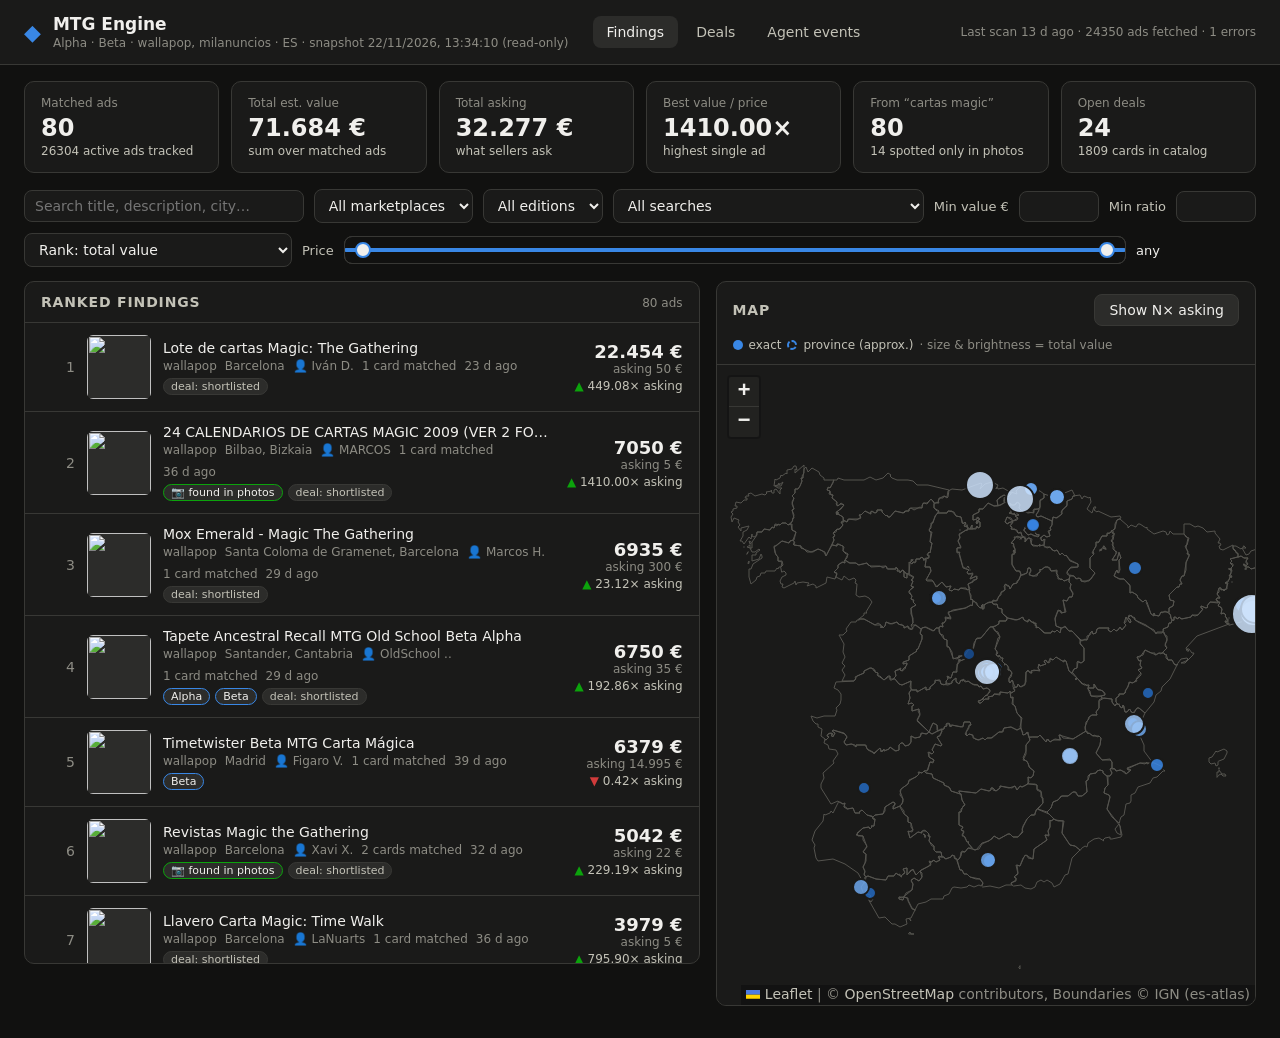
==== commit 0bd0c1e4: "Dashboard snapshot 2026-11-22T13:34:16Z: {"fetched": 24350, "new": 245, "updated": 376, "matched": 0" ====
--- a/site/index.html
+++ b/site/index.html
@@ -95,7 +95,7 @@
   <div id="toast" class="toast" role="status" aria-live="polite"></div>
 
   <script src="static/vendor/leaflet/leaflet.js"></script>
-  <script>window.MTG_STATIC = {"generated_at": "2026-11-21T13:50:17.279380+00:00", "config": {"map_center": [40.2, -3.7], "map_zoom": 6, "country": "ES", "stages": ["new", "shortlisted", "contacted", "negotiating", "agreed", "paid", "shipped", "received", "rejected", "cancelled"], "marketplaces": ["wallapop", "milanuncios"], "games": {"mtg": {"targets": [{"set_code": "lea", "label": "Alpha"}, {"set_code": "leb", "label": "Beta"}]}}, "vision_enabled": true, "map": {"tiles": "osm_dark", "boundaries": "es-provinces.geojson"}}, "stats": {"listings_active": 26369, "listings_matched": 83, "needs_review": 109, "matched_generic": 83, "photo_finds": 14, "max_price_eur": 14995.0, "total_value_eur": 72100.19, "total_asking_eur": 32791.75, "best_ratio": 1410.0, "cards_in_catalog": 1809, "matched_by_marketplace": {"wallapop": 83}, "deals_by_stage": {"rejected": 25, "shortlisted": 24}, "last_scan": {"started_at": "2026-11-21T12:47:13.688088", "finished_at": "2026-11-21T13:16:16.381589", "stats": {"fetched": 24313, "new": 202, "updated": 182, "matched": 0, "photo_checked": 0, "deals_opened": 0, "errors": 1, "photo_deferred": 202}, "errors": ["milanuncios unreachable: BlockedError: apify actor returned no ads for 'cartas magic': Free plan limit reached. You have used all 10 free runs. Upgrade your plan to continue scraping."]}}, "deals": [{"id": 49, "listing_id": "wallapop:e65qxqrkmg6o", "stage": "shortlisted", "assigned_agent": null, "offer_price_eur": null, "agreed_price_eur": null, "shipping": {}, "notes": [{"at": "2026-11-14T12:30:15.217986+00:00", "by": "outreach", "text": "first-contact draft created"}], "drafts": [{"at": "2026-11-14T12:30:15.217924+00:00", "by": "outreach", "channel": "draft", "text": "Hola, me interesa tu anuncio \"Carta Magic Power Surge\". ¿Podrías enviarme fotos de las esquinas, el dorso y el borde de Power Surge? ¿Siguen disponibles? Podría pagar por la plataforma con envío. ¡Gracias!", "status": "pending_approval"}], "created_at": "2026-11-14T12:27:37.673780", "updated_at": "2026-11-14T12:30:15.218448", "allowed_next": ["contacted", "rejected"], "listing": {"id": "wallapop:e65qxqrkmg6o", "marketplace": "wallapop", "game": "mtg", "url": "https://es.wallapop.com/item/carta-magic-power-surge-1323933700", "title": "Carta Magic Power Surge", "description": "Carta de Magic: The Gathering, Power Surge.\n\n- Tipo: Encantamiento.\n- Ilustración de Douglas Schuler. Escucho ofertas ", "price_eur": 1.0, "city": "Granada", "region": "Granada", "lat": 37.17721781285822, "lon": -3.610427112522372, "geo_precision": "exact", "seller_name": "Coleccionismo  T.", "seller_id": "nz0mx3ydodjo", "seller": {"name": "Coleccionismo  T.", "url": "https://www.wallapop.com/user/joser-482865227", "rating": 5.0, "reviews": 1, "sold": 5, "on_sale": 2, "top_profile": false, "verified": null, "type": null, "since": "2026-10-16"}, "photo_scan": true, "images": ["https://cdn.wallapop.com/images/10420/lw/8h/__/c10420p1323933700/i6864060759.jpg?pictureSize=W800"], "published_at": "2026-11-13T13:57:14.315000", "first_seen_at": "2026-11-14T11:35:58.698336", "last_seen_at": "2026-11-21T12:48:33.076415", "status": "active", "is_demo": false, "est_total_value": 73.03, "est_score": 54.26, "value_ratio": 73.03, "match_count": 1, "editions": [], "flags": ["text_alpha_beta_wording"], "needs_review": false, "deal": {"id": 49, "listing_id": "wallapop:e65qxqrkmg6o", "stage": "shortlisted", "assigned_agent": null, "offer_price_eur": null, "agreed_price_eur": null, "shipping": {}, "notes": [{"at": "2026-11-14T12:30:15.217986+00:00", "by": "outreach", "text": "first-contact draft created"}], "drafts": [{"at": "2026-11-14T12:30:15.217924+00:00", "by": "outreach", "channel": "draft", "text": "Hola, me interesa tu anuncio \"Carta Magic Power Surge\". ¿Podrías enviarme fotos de las esquinas, el dorso y el borde de Power Surge? ¿Siguen disponibles? Podría pagar por la plataforma con envío. ¡Gracias!", "status": "pending_approval"}], "created_at": "2026-11-14T12:27:37.673780", "updated_at": "2026-11-14T12:30:15.218448", "allowed_next": ["contacted", "rejected"]}, "matches": [{"id": 33892, "card_id": "f52eb10a-a9eb-44b7-95ae-12fb551c8fa5", "name": "Power Surge", "set_code": "leb", "set_name": "Limited Edition Beta", "rarity": "rare", "image_url": "https://cards.scryfall.io/large/front/f/5/f52eb10a-a9eb-44b7-95ae-12fb551c8fa5.jpg?1783948621", "quantity": 1, "confidence": 0.743, "source": "text+vision", "matched_text": "a magic power surge carta d", "unit_value_eur": 73.03, "line_value_eur": 73.03, "price_source": "cardmarket_median", "edition_ambiguous": true, "status": "auto"}]}}, {"id": 48, "listing_id": "wallapop:w67vmvevdw6x", "stage": "shortlisted", "assigned_agent": null, "offer_price_eur": null, "agreed_price_eur": null, "shipping": {}, "notes": [{"at": "2026-11-14T12:30:15.215085+00:00", "by": "outreach", "text": "first-contact draft created"}], "drafts": [{"at": "2026-11-14T12:30:15.215007+00:00", "by": "outreach", "channel": "draft", "text": "Hola, me interesa tu anuncio \"MTG Icy Manipulator Beta\". ¿Podrías enviarme fotos de las esquinas, el dorso y el borde de Icy Manipulator? ¿Siguen disponibles? Podría pagar por la plataforma con envío. ¡Gracias!", "status": "pending_approval"}], "created_at": "2026-11-14T11:37:15.373843", "updated_at": "2026-11-14T12:30:15.216506", "allowed_next": ["contacted", "rejected"], "listing": {"id": "wallapop:w67vmvevdw6x", "marketplace": "wallapop", "game": "mtg", "url": "https://es.wallapop.com/item/mtg-icy-manipulator-beta-1323941828", "title": "MTG Icy Manipulator Beta", "description": "Carta Magic Icy Manipulator de la edición básica Beta.\nNo tiene tinta (ninguna de mis cartas) ni roturas y tiene buen centering, a pesar de obviamente haberlo girado todo.", "price_eur": 145.0, "city": "Mundaka", "region": "Bizkaia", "lat": 43.4105322695167, "lon": -2.7040464717924193, "geo_precision": "exact", "seller_name": "Aitor Z.", "seller_id": "kmzn2xl1e0zn", "seller": {"name": "Aitor Z.", "url": "https://www.wallapop.com/user/aitorz-44495097", "rating": 5.0, "reviews": 28, "sold": 10, "on_sale": 5, "top_profile": false, "verified": true, "type": "Private", "since": "2016-05-07"}, "photo_scan": true, "images": ["https://cdn.wallapop.com/images/10420/lw/8o/__/c10420p1323941828/i6864098355.jpg?pictureSize=W800", "https://cdn.wallapop.com/images/10420/lw/8o/__/c10420p1323941828/i6864098365.jpg?pictureSize=W800"], "published_at": "2026-11-13T14:21:16.561000", "first_seen_at": "2026-11-14T11:37:15.308570", "last_seen_at": "2026-11-15T12:03:48.179929", "status": "active", "is_demo": false, "est_total_value": 194.04, "est_score": 183.95, "value_ratio": 1.338, "match_count": 1, "editions": ["leb"], "flags": ["text_alpha_beta_wording"], "needs_review": false, "deal": {"id": 48, "listing_id": "wallapop:w67vmvevdw6x", "stage": "shortlisted", "assigned_agent": null, "offer_price_eur": null, "agreed_price_eur": null, "shipping": {}, "notes": [{"at": "2026-11-14T12:30:15.215085+00:00", "by": "outreach", "text": "first-contact draft created"}], "drafts": [{"at": "2026-11-14T12:30:15.215007+00:00", "by": "outreach", "channel": "draft", "text": "Hola, me interesa tu anuncio \"MTG Icy Manipulator Beta\". ¿Podrías enviarme fotos de las esquinas, el dorso y el borde de Icy Manipulator? ¿Siguen disponibles? Podría pagar por la plataforma con envío. ¡Gracias!", "status": "pending_approval"}], "created_at": "2026-11-14T11:37:15.373843", "updated_at": "2026-11-14T12:30:15.216506", "allowed_next": ["contacted", "rejected"]}, "matches": [{"id": 33919, "card_id": "d27608e7-6539-4813-95b6-d8847cdc6a12", "name": "Icy Manipulator", "set_code": "leb", "set_name": "Limited Edition Beta", "rarity": "uncommon", "image_url": "https://cards.scryfall.io/large/front/d/2/d27608e7-6539-4813-95b6-d8847cdc6a12.jpg?1783948604", "quantity": 1, "confidence": 0.948, "source": "text+vision", "matched_text": "mtg icy manipulator beta ca", "unit_value_eur": 194.04, "line_value_eur": 194.04, "price_source": "cardmarket_median", "edition_ambiguous": false, "status": "auto"}]}}, {"id": 47, "listing_id": "wallapop:w67vmyoym86x", "stage": "shortlisted", "assigned_agent": null, "offer_price_eur": null, "agreed_price_eur": null, "shipping": {}, "notes": [{"at": "2026-11-12T13:59:52.353443+00:00", "by": "outreach", "text": "first-contact draft created"}], "drafts": [{"at": "2026-11-12T13:59:52.353367+00:00", "by": "outreach", "channel": "draft", "text": "Hola, me interesa tu anuncio \"Lote de cartas Magic: The Gathering\". ¿Podrías enviarme fotos de las esquinas, el dorso y el borde de Black Lotus? ¿Siguen disponibles? Podría pagar por la plataforma con envío. ¡Gracias!", "status": "pending_approval"}], "created_at": "2026-11-12T13:54:11.383403", "updated_at": "2026-11-12T13:59:52.355076", "allowed_next": ["contacted", "rejected"], "listing": {"id": "wallapop:w67vmyoym86x", "marketplace": "wallapop", "game": "mtg", "url": "https://es.wallapop.com/item/lote-de-cartas-magic-the-gathering-1323360528", "title": "Lote de cartas Magic: The Gathering", "description": "Colección de cartas de Magic: The Gathering que incluye varios mazos y cartas individuales destacadas.\nEste lote contiene 120 cartas echas por mi , de las cuales algunas son alteradas y otras míticas de Magic \n- Cartas individuales expuestas, incluyendo Mox Diamond y Black Lotus.", "price_eur": 50.0, "city": "Barcelona", "region": "Barcelona", "lat": 41.380701957141596, "lon": 2.1600974150404015, "geo_precision": "exact", "seller_name": "Iván D.", "seller_id": "36ew8x2xkq6d", "seller": {"name": "Iván D.", "url": "https://www.wallapop.com/user/ivand-439564415", "rating": 4.9, "reviews": 225, "sold": 215, "on_sale": 66, "top_profile": true, "verified": true, "type": "Private", "since": "2023-07-09"}, "photo_scan": true, "images": ["https://cdn.wallapop.com/images/10420/lv/w7/__/c10420p1323360528/i6860713227.jpg?pictureSize=W800"], "published_at": "2026-11-11T18:45:48.822000", "first_seen_at": "2026-11-12T12:53:42.093230", "last_seen_at": "2026-11-21T12:49:01.535707", "status": "active", "is_demo": false, "est_total_value": 22454.09, "est_score": 11721.03, "value_ratio": 449.082, "match_count": 1, "editions": [], "flags": [], "needs_review": false, "deal": {"id": 47, "listing_id": "wallapop:w67vmyoym86x", "stage": "shortlisted", "assigned_agent": null, "offer_price_eur": null, "agreed_price_eur": null, "shipping": {}, "notes": [{"at": "2026-11-12T13:59:52.353443+00:00", "by": "outreach", "text": "first-contact draft created"}], "drafts": [{"at": "2026-11-12T13:59:52.353367+00:00", "by": "outreach", "channel": "draft", "text": "Hola, me interesa tu anuncio \"Lote de cartas Magic: The Gathering\". ¿Podrías enviarme fotos de las esquinas, el dorso y el borde de Black Lotus? ¿Siguen disponibles? Podría pagar por la plataforma con envío. ¡Gracias!", "status": "pending_approval"}], "created_at": "2026-11-12T13:54:11.383403", "updated_at": "2026-11-12T13:59:52.355076", "allowed_next": ["contacted", "rejected"]}, "matches": [{"id": 33920, "card_id": "b3a69a1c-c80f-4413-a6fd-ae54cabbce28", "name": "Black Lotus", "set_code": "leb", "set_name": "Limited Edition Beta", "rarity": "rare", "image_url": "https://cards.scryfall.io/large/front/b/3/b3a69a1c-c80f-4413-a6fd-ae54cabbce28.jpg?1783948607", "quantity": 1, "confidence": 0.522, "source": "text+vision", "matched_text": "amond y black lotus", "unit_value_eur": 22454.09, "line_value_eur": 22454.09, "price_source": "cardmarket_median", "edition_ambiguous": true, "status": "auto"}]}}, {"id": 46, "listing_id": "wallapop:8z88molxqrz3", "stage": "shortlisted", "assigned_agent": null, "offer_price_eur": null, "agreed_price_eur": null, "shipping": {}, "notes": [{"at": "2026-11-08T12:24:48.506881+00:00", "by": "outreach", "text": "first-contact draft created"}], "drafts": [{"at": "2026-11-08T12:24:48.506796+00:00", "by": "outreach", "channel": "draft", "text": "Hola, me interesa tu anuncio \"Tapete Ancestral Recall MTG Old School Beta Alpha\". ¿Podrías enviarme fotos de las esquinas, el dorso y el borde de Ancestral Recall? ¿Siguen disponibles? Podría pagar por la plataforma con envío. ¡Gracias!", "status": "pending_approval"}], "created_at": "2026-11-08T11:38:00.533223", "updated_at": "2026-11-08T12:24:48.508937", "allowed_next": ["contacted", "rejected"], "listing": {"id": "wallapop:8z88molxqrz3", "marketplace": "wallapop", "game": "mtg", "url": "https://es.wallapop.com/item/tapete-playmat-ancestral-recall-mtg-1321337122", "title": "Tapete Ancestral Recall MTG Old School Beta Alpha", "description": "\nVENDO:\n\nTapete de juego para Magic The Gathering,\nmodelo Ancestral Recall,Old School\n\n- Calidad Top\n- Nitidez increíble\n- Diseño inspirado en el arte clásico\n- Con costuras para más durabilidad\n- Parte trasera antideslizante\n- Ideal para proteger tus cartas en partidas\n- Medidas aproximadas en cm 60x35\n- Playmat Unico\n\n+Producto NO original+\n\nTotalmente nuevo a estrenar\n\n(Lo que ves es lo que compras)\n\nPregunta sin compromiso , si necesitas más fotos o si tienes alguna duda , contestaré lo antes posible\n\nEnvío bien protegido con burbujas\n\nSolo envíos por CORREOS\n\nNo te quedes sin él a un gran precio\n\n*No se admiten devoluciones*", "price_eur": 35.0, "city": "Santander", "region": "Cantabria", "lat": 43.46392934022969, "lon": -3.8263044270551196, "geo_precision": "exact", "seller_name": "OldSchool ..", "seller_id": "4w672g1l4yzx", "seller": {"name": "OldSchool ..", "url": "https://www.wallapop.com/user/borjac-144621052", "rating": 5.0, "reviews": 95, "sold": 18, "on_sale": 10, "top_profile": false, "verified": true, "type": "Private", "since": "2018-10-29"}, "photo_scan": true, "images": ["https://cdn.wallapop.com/images/10420/lu/ou/__/c10420p1321337122/i6856416621.jpg?pictureSize=W800", "https://cdn.wallapop.com/images/10420/lu/ou/__/c10420p1321337122/i6856430408.jpg?pictureSize=W800"], "published_at": "2026-11-06T08:55:27.242000", "first_seen_at": "2026-11-06T12:25:24.729373", "last_seen_at": "2026-11-21T13:08:36.274647", "status": "active", "is_demo": false, "est_total_value": 6749.99, "est_score": 5062.49, "value_ratio": 192.857, "match_count": 1, "editions": ["lea", "leb"], "flags": [], "needs_review": false, "deal": {"id": 46, "listing_id": "wallapop:8z88molxqrz3", "stage": "shortlisted", "assigned_agent": null, "offer_price_eur": null, "agreed_price_eur": null, "shipping": {}, "notes": [{"at": "2026-11-08T12:24:48.506881+00:00", "by": "outreach", "text": "first-contact draft created"}], "drafts": [{"at": "2026-11-08T12:24:48.506796+00:00", "by": "outreach", "channel": "draft", "text": "Hola, me interesa tu anuncio \"Tapete Ancestral Recall MTG Old School Beta Alpha\". ¿Podrías enviarme fotos de las esquinas, el dorso y el borde de Ancestral Recall? ¿Siguen disponibles? Podría pagar por la plataforma con envío. ¡Gracias!", "status": "pending_approval"}], "created_at": "2026-11-08T11:38:00.533223", "updated_at": "2026-11-08T12:24:48.508937", "allowed_next": ["contacted", "rejected"]}, "matches": [{"id": 33876, "card_id": "46b0a5c2-ac85-448e-9e87-12fc74fd4147", "name": "Ancestral Recall", "set_code": "leb", "set_name": "Limited Edition Beta", "rarity": "rare", "image_url": "https://cards.scryfall.io/large/front/4/6/46b0a5c2-ac85-448e-9e87-12fc74fd4147.jpg?1783948647", "quantity": 1, "confidence": 0.75, "source": "text", "matched_text": "tapete ancestral recall mtg old", "unit_value_eur": 6749.99, "line_value_eur": 6749.99, "price_source": "cardmarket_median", "edition_ambiguous": true, "status": "auto"}]}}, {"id": 45, "listing_id": "wallapop:4z489vo8prjy", "stage": "shortlisted", "assigned_agent": null, "offer_price_eur": null, "agreed_price_eur": null, "shipping": {}, "notes": [{"at": "2026-11-07T11:59:28.034366+00:00", "by": "outreach", "text": "first-contact draft created"}], "drafts": [{"at": "2026-11-07T11:59:28.034317+00:00", "by": "outreach", "channel": "draft", "text": "Hola, me interesa tu anuncio \"Mox Emerald - Magic The Gathering\". ¿Podrías enviarme fotos de las esquinas, el dorso y el borde de Mox Emerald? ¿Siguen disponibles? Podría pagar por la plataforma con envío. ¡Gracias!", "status": "pending_approval"}], "created_at": "2026-11-07T11:46:46.802893", "updated_at": "2026-11-07T11:59:28.035548", "allowed_next": ["contacted", "rejected"], "listing": {"id": "wallapop:4z489vo8prjy", "marketplace": "wallapop", "game": "mtg", "url": "https://es.wallapop.com/item/mox-emerald-magic-the-gathering-1274687338", "title": "Mox Emerald - Magic The Gathering", "description": "Carta de Magic The Gathering, Mox Emerald.\n\n- Artefacto.\n- Ilustración de Dan Frazier.\n- Añade 1 maná verde a tu reserva de maná.", "price_eur": 300.0, "city": "Santa Coloma de Gramenet", "region": "Barcelona", "lat": 41.45519846050601, "lon": 2.211915870816789, "geo_precision": "exact", "seller_name": "Marcos H.", "seller_id": "ejk4wm21erzx", "seller": {"name": "Marcos H.", "url": "https://www.wallapop.com/user/marcosh-479761547", "rating": 0.0, "reviews": 0, "sold": 0, "on_sale": 1, "top_profile": false, "verified": null, "type": null, "since": "2026-06-22"}, "photo_scan": true, "images": ["https://cdn.wallapop.com/images/10420/l2/wz/__/c10420p1274687338/i6573126877.jpg?pictureSize=W800", "https://cdn.wallapop.com/images/10420/l2/wz/__/c10420p1274687338/i6579976502.jpg?pictureSize=W800"], "published_at": "2026-06-22T07:59:39.553000", "first_seen_at": "2026-11-07T11:23:13.506847", "last_seen_at": "2026-11-20T13:23:44.505948", "status": "active", "is_demo": false, "est_total_value": 6934.77, "est_score": 5554.75, "value_ratio": 23.116, "match_count": 1, "editions": [], "flags": [], "needs_review": false, "deal": {"id": 45, "listing_id": "wallapop:4z489vo8prjy", "stage": "shortlisted", "assigned_agent": null, "offer_price_eur": null, "agreed_price_eur": null, "shipping": {}, "notes": [{"at": "2026-11-07T11:59:28.034366+00:00", "by": "outreach", "text": "first-contact draft created"}], "drafts": [{"at": "2026-11-07T11:59:28.034317+00:00", "by": "outreach", "channel": "draft", "text": "Hola, me interesa tu anuncio \"Mox Emerald - Magic The Gathering\". ¿Podrías enviarme fotos de las esquinas, el dorso y el borde de Mox Emerald? ¿Siguen disponibles? Podría pagar por la plataforma con envío. ¡Gracias!", "status": "pending_approval"}], "created_at": "2026-11-07T11:46:46.802893", "updated_at": "2026-11-07T11:59:28.035548", "allowed_next": ["contacted", "rejected"]}, "matches": [{"id": 33867, "card_id": "ea5d9476-76be-48e7-b6a0-49ced25cb092", "name": "Mox Emerald", "set_code": "leb", "set_name": "Limited Edition Beta", "rarity": "rare", "image_url": "https://cards.scryfall.io/large/front/e/a/ea5d9476-76be-48e7-b6a0-49ced25cb092.jpg?1783948601", "quantity": 1, "confidence": 0.801, "source": "text+vision", "matched_text": "mox emerald magic t", "unit_value_eur": 6934.77, "line_value_eur": 6934.77, "price_source": "cardmarket_median", "edition_ambiguous": false, "status": "auto"}]}}, {"id": 44, "listing_id": "wallapop:qjwr1lxmpq6o", "stage": "shortlisted", "assigned_agent": null, "offer_price_eur": null, "agreed_price_eur": null, "shipping": {}, "notes": [{"at": "2026-11-06T13:22:40.235318+00:00", "by": "outreach", "text": "first-contact draft created"}], "drafts": [{"at": "2026-11-06T13:22:40.235231+00:00", "by": "outreach", "channel": "draft", "text": "Hola, me interesa tu anuncio \"Lote 4 Cartas Magic The Gathering beta\". ¿Podrías enviarme fotos de las esquinas, el dorso y el borde de Animate Dead, Disenchant, Psionic Blast, Serra Angel? ¿Siguen disponibles? Podría pagar por la plataforma con envío. ¡Gracias!", "status": "pending_approval"}], "created_at": "2026-11-06T12:42:18.096642", "updated_at": "2026-11-06T13:22:40.237220", "allowed_next": ["contacted", "rejected"], "listing": {"id": "wallapop:qjwr1lxmpq6o", "marketplace": "wallapop", "game": "mtg", "url": "https://es.wallapop.com/item/4-cartas-magic-the-gathering-1226561577", "title": "Lote 4 Cartas Magic The Gathering beta", "description": "Lote de 4 cartas de Magic The Gathering.\n\n- Disenchant 75\n- Animate Dead 350\n- Serra Angel 400\n- Psionic Blast 200 \nTodas 900e", "price_eur": 0.0, "city": "Albacete", "region": "Albacete", "lat": 38.993697831629554, "lon": -1.8545804995919326, "geo_precision": "exact", "seller_name": "✌ M.", "seller_id": "ke65gv8pmmjo", "seller": {"name": "✌ M.", "url": "https://www.wallapop.com/user/adrianm-32256000", "rating": 4.9, "reviews": 208, "sold": 148, "on_sale": 23, "top_profile": false, "verified": true, "type": "Private", "since": "2015-12-22"}, "photo_scan": true, "images": ["https://cdn.wallapop.com/images/10420/ka/9g/__/c10420p1226561577/i6265258621.jpg?pictureSize=W800", "https://cdn.wallapop.com/images/10420/ka/9g/__/c10420p1226561577/i6265258630.jpg?pictureSize=W800"], "published_at": "2026-02-03T02:04:58.801000", "first_seen_at": "2026-10-28T10:20:16.598306", "last_seen_at": "2026-11-21T13:15:15.051111", "status": "active", "is_demo": false, "est_total_value": 889.3, "est_score": 752.66, "value_ratio": null, "match_count": 4, "editions": ["leb"], "flags": [], "needs_review": false, "deal": {"id": 44, "listing_id": "wallapop:qjwr1lxmpq6o", "stage": "shortlisted", "assigned_agent": null, "offer_price_eur": null, "agreed_price_eur": null, "shipping": {}, "notes": [{"at": "2026-11-06T13:22:40.235318+00:00", "by": "outreach", "text": "first-contact draft created"}], "drafts": [{"at": "2026-11-06T13:22:40.235231+00:00", "by": "outreach", "channel": "draft", "text": "Hola, me interesa tu anuncio \"Lote 4 Cartas Magic The Gathering beta\". ¿Podrías enviarme fotos de las esquinas, el dorso y el borde de Animate Dead, Disenchant, Psionic Blast, Serra Angel? ¿Siguen disponibles? Podría pagar por la plataforma con envío. ¡Gracias!", "status": "pending_approval"}], "created_at": "2026-11-06T12:42:18.096642", "updated_at": "2026-11-06T13:22:40.237220", "allowed_next": ["contacted", "rejected"]}, "matches": [{"id": 33841, "card_id": "5669f9c8-2e94-47e2-a551-7efff317fb34", "name": "Serra Angel", "set_code": "leb", "set_name": "Limited Edition Beta", "rarity": "uncommon", "image_url": "https://cards.scryfall.io/large/front/5/6/5669f9c8-2e94-47e2-a551-7efff317fb34.jpg?1783948647", "quantity": 1, "confidence": 0.96, "source": "text+vision", "matched_text": "ead 350 serra angel 400 psi", "unit_value_eur": 346.44, "line_value_eur": 346.44, "price_source": "cardmarket_median", "edition_ambiguous": false, "status": "auto"}, {"id": 33844, "card_id": "8fd7861d-925f-4b4c-a4ab-60be6f43d50b", "name": "Animate Dead", "set_code": "lea", "set_name": "Limited Edition Alpha", "rarity": "uncommon", "image_url": "https://cards.scryfall.io/large/front/8/f/8fd7861d-925f-4b4c-a4ab-60be6f43d50b.jpg?1783948699", "quantity": 1, "confidence": 0.702, "source": "vision", "matched_text": "https://cdn.wallapop.com/images/10420/ka/9g/__/c10420p1226561577/i6265258621.jpg?pictureSize=W800", "unit_value_eur": 345.96, "line_value_eur": 345.96, "price_source": "cardmarket_median", "edition_ambiguous": true, "status": "auto"}, {"id": 33842, "card_id": "73b6b789-00c5-4d72-8fb3-6808bfbf0144", "name": "Psionic Blast", "set_code": "leb", "set_name": "Limited Edition Beta", "rarity": "uncommon", "image_url": "https://cards.scryfall.io/large/front/7/3/73b6b789-00c5-4d72-8fb3-6808bfbf0144.jpg?1783948641", "quantity": 1, "confidence": 0.9, "source": "text", "matched_text": "gel 400 psionic blast 200 tod", "unit_value_eur": 152.95, "line_value_eur": 152.95, "price_source": "cardmarket_median", "edition_ambiguous": false, "status": "auto"}, {"id": 33843, "card_id": "9d61d0a5-7e92-4413-9121-925e1876b64d", "name": "Disenchant", "set_code": "leb", "set_name": "Limited Edition Beta", "rarity": "common", "image_url": "https://cards.scryfall.io/large/front/9/d/9d61d0a5-7e92-4413-9121-925e1876b64d.jpg?1783948652", "quantity": 1, "confidence": 0.9, "source": "text", "matched_text": "thering disenchant 75 anim", "unit_value_eur": 43.95, "line_value_eur": 43.95, "price_source": "cardmarket_median", "edition_ambiguous": false, "status": "auto"}]}}, {"id": 43, "listing_id": "wallapop:0j28pxqqkvjy", "stage": "shortlisted", "assigned_agent": null, "offer_price_eur": null, "agreed_price_eur": null, "shipping": {}, "notes": [{"at": "2026-11-03T13:00:24.115807+00:00", "by": "outreach", "text": "first-contact draft created"}], "drafts": [{"at": "2026-11-03T13:00:24.115735+00:00", "by": "outreach", "channel": "draft", "text": "Hola, me interesa tu anuncio \"Revistas Magic the Gathering\". ¿Podrías enviarme fotos de las esquinas, el dorso y el borde de Mox Pearl, Swords to Plowshares? ¿Siguen disponibles? Podría pagar por la plataforma con envío. ¡Gracias!", "status": "pending_approval"}], "created_at": "2026-11-03T12:33:37.670486", "updated_at": "2026-11-03T13:00:24.117343", "allowed_next": ["contacted", "rejected"], "listing": {"id": "wallapop:0j28pxqqkvjy", "marketplace": "wallapop", "game": "mtg", "url": "https://es.wallapop.com/item/revistas-magic-the-gathering-1319934835", "title": "Revistas Magic the Gathering", "description": "Revistas Magic the Gathering.\nGuia Maestra Serra I y III.\nSpoiler de las primeras ediciones de Magic, con comentarios e imágenes.\nLas mejores cartas de la historia.\nIdeal para nostálgicos de la época. \nTrato en mano zon céntrica de Barcelona\nNo hagoenvíos, no tengo bizum.", "price_eur": 22.0, "city": "Barcelona", "region": "Barcelona", "lat": 41.38683766284379, "lon": 2.1731674262147687, "geo_precision": "exact", "seller_name": "Xavi X.", "seller_id": "vjrdr7k3n46k", "seller": {"name": "Xavi X.", "url": "https://www.wallapop.com/user/xavix-420714391", "rating": 5.0, "reviews": 38, "sold": 17, "on_sale": 156, "top_profile": false, "verified": null, "type": null, "since": "2022-05-08"}, "photo_scan": true, "images": ["https://cdn.wallapop.com/images/10420/lt/us/__/c10420p1319934835/i6838478548.jpg?pictureSize=W800", "https://cdn.wallapop.com/images/10420/lt/us/__/c10420p1319934835/i6838478721.jpg?pictureSize=W800", "https://cdn.wallapop.com/images/10420/lt/us/__/c10420p1319934835/i6838478726.jpg?pictureSize=W800", "https://cdn.wallapop.com/images/10420/lt/us/__/c10420p1319934835/i6838478735.jpg?pictureSize=W800", "https://cdn.wallapop.com/images/10420/lt/us/__/c10420p1319934835/i6838480122.jpg?pictureSize=W800", "https://cdn.wallapop.com/images/10420/lt/us/__/c10420p1319934835/i6838480148.jpg?pictureSize=W800", "https://cdn.wallapop.com/images/10420/lt/us/__/c10420p1319934835/i6838480169.jpg?pictureSize=W800", "https://cdn.wallapop.com/images/10420/lt/us/__/c10420p1319934835/i6838480132.jpg?pictureSize=W800", "https://cdn.wallapop.com/images/10420/lt/us/__/c10420p1319934835/i6838480156.jpg?pictureSize=W800"], "published_at": "2026-11-02T17:06:40.848000", "first_seen_at": "2026-11-03T12:21:53.569783", "last_seen_at": "2026-11-21T13:13:32.631059", "status": "active", "is_demo": false, "est_total_value": 5042.18, "est_score": 2977.54, "value_ratio": 229.19, "match_count": 2, "editions": [], "flags": ["photo_match"], "needs_review": false, "deal": {"id": 43, "listing_id": "wallapop:0j28pxqqkvjy", "stage": "shortlisted", "assigned_agent": null, "offer_price_eur": null, "agreed_price_eur": null, "shipping": {}, "notes": [{"at": "2026-11-03T13:00:24.115807+00:00", "by": "outreach", "text": "first-contact draft created"}], "drafts": [{"at": "2026-11-03T13:00:24.115735+00:00", "by": "outreach", "channel": "draft", "text": "Hola, me interesa tu anuncio \"Revistas Magic the Gathering\". ¿Podrías enviarme fotos de las esquinas, el dorso y el borde de Mox Pearl, Swords to Plowshares? ¿Siguen disponibles? Podría pagar por la plataforma con envío. ¡Gracias!", "status": "pending_approval"}], "created_at": "2026-11-03T12:33:37.670486", "updated_at": "2026-11-03T13:00:24.117343", "allowed_next": ["contacted", "rejected"]}, "matches": [{"id": 33807, "card_id": "4da892c5-071f-416f-9e42-c4bff102eb88", "name": "Mox Pearl", "set_code": "leb", "set_name": "Limited Edition Beta", "rarity": "rare", "image_url": "https://cards.scryfall.io/large/front/4/d/4da892c5-071f-416f-9e42-c4bff102eb88.jpg?1783948600", "quantity": 1, "confidence": 0.588, "source": "vision", "matched_text": "https://cdn.wallapop.com/images/10420/lt/us/__/c10420p1319934835/i6838478735.jpg?pictureSize=W800", "unit_value_eur": 4462.97, "line_value_eur": 4462.97, "price_source": "cardmarket_median", "edition_ambiguous": true, "status": "auto"}, {"id": 33806, "card_id": "255099be-c64e-4f6a-8463-4fc058d6908d", "name": "Swords to Plowshares", "set_code": "leb", "set_name": "Limited Edition Beta", "rarity": "uncommon", "image_url": "https://cards.scryfall.io/large/front/2/5/255099be-c64e-4f6a-8463-4fc058d6908d.jpg?1783948648", "quantity": 1, "confidence": 0.61, "source": "vision", "matched_text": "https://cdn.wallapop.com/images/10420/lt/us/__/c10420p1319934835/i6838478735.jpg?pictureSize=W800", "unit_value_eur": 579.21, "line_value_eur": 579.21, "price_source": "cardmarket_median", "edition_ambiguous": true, "status": "auto"}]}}, {"id": 36, "listing_id": "wallapop:nzxyyd9mlej2", "stage": "rejected", "assigned_agent": null, "offer_price_eur": null, "agreed_price_eur": null, "shipping": {}, "notes": [{"at": "2026-10-31T15:52:47.614701+00:00", "by": "outreach", "text": "first-contact draft created"}, {"at": "2026-11-02T13:11:23.659332+00:00", "by": "system:recheck", "text": "auto-rejected: no Alpha/Beta cards after re-check (no matches)"}], "drafts": [{"at": "2026-10-31T15:52:47.614651+00:00", "by": "outreach", "channel": "draft", "text": "Hola, me interesa tu anuncio \"carta magic centro disruptor\". ¿Podrías enviarme fotos de las esquinas, el dorso y el borde de Disrupting Scepter? ¿Siguen disponibles? Podría pagar por la plataforma con envío. ¡Gracias!", "status": "pending_approval"}], "created_at": "2026-10-31T14:19:13.569306", "updated_at": "2026-11-02T13:11:23.659619", "allowed_next": [], "listing": {"id": "wallapop:nzxyyd9mlej2", "marketplace": "wallapop", "game": "mtg", "url": "https://es.wallapop.com/item/carta-magic-centro-disruptor-597354654", "title": "carta magic centro disruptor", "description": "original ", "price_eur": 6.0, "city": "Torrejón de Ardoz", "region": "Madrid", "lat": 40.456791998178154, "lon": -3.4698003671532582, "geo_precision": "exact", "seller_name": "Dragon B.", "seller_id": "evjr158x1l6k", "seller": {"name": "Dragon B.", "url": "https://www.wallapop.com/user/enriqueb-77517743", "rating": 5.0, "reviews": 44, "sold": 69, "on_sale": 77, "top_profile": false, "verified": true, "type": "Private", "since": "2018-01-13"}, "photo_scan": true, "images": ["https://cdn.wallapop.com/images/10420/9v/nd/__/c10420p597354654/i1851206497.jpg?pictureSize=W800", "https://cdn.wallapop.com/images/10420/9v/nd/__/c10420p597354654/i1851193336.jpg?pictureSize=W800"], "published_at": "2021-01-24T17:54:21", "first_seen_at": "2026-10-30T19:31:58.637229", "last_seen_at": "2026-11-21T13:06:50.911399", "status": "active", "is_demo": false, "est_total_value": 0.0, "est_score": 0.0, "value_ratio": null, "match_count": 0, "editions": [], "flags": [], "needs_review": false, "deal": {"id": 36, "listing_id": "wallapop:nzxyyd9mlej2", "stage": "rejected", "assigned_agent": null, "offer_price_eur": null, "agreed_price_eur": null, "shipping": {}, "notes": [{"at": "2026-10-31T15:52:47.614701+00:00", "by": "outreach", "text": "first-contact draft created"}, {"at": "2026-11-02T13:11:23.659332+00:00", "by": "system:recheck", "text": "auto-rejected: no Alpha/Beta cards after re-check (no matches)"}], "drafts": [{"at": "2026-10-31T15:52:47.614651+00:00", "by": "outreach", "channel": "draft", "text": "Hola, me interesa tu anuncio \"carta magic centro disruptor\". ¿Podrías enviarme fotos de las esquinas, el dorso y el borde de Disrupting Scepter? ¿Siguen disponibles? Podría pagar por la plataforma con envío. ¡Gracias!", "status": "pending_approval"}], "created_at": "2026-10-31T14:19:13.569306", "updated_at": "2026-11-02T13:11:23.659619", "allowed_next": []}, "matches": []}}, {"id": 35, "listing_id": "wallapop:mzn3e0xg42jn", "stage": "rejected", "assigned_agent": null, "offer_price_eur": null, "agreed_price_eur": null, "shipping": {}, "notes": [{"at": "2026-10-31T15:52:47.612377+00:00", "by": "outreach", "text": "first-contact draft created"}, {"at": "2026-11-02T13:10:54.144625+00:00", "by": "system:recheck", "text": "auto-rejected: no Alpha/Beta cards after re-check (4a edicion)"}], "drafts": [{"at": "2026-10-31T15:52:47.612305+00:00", "by": "outreach", "channel": "draft", "text": "Hola, me interesa tu anuncio \"3x Cartas MTG 4ª Edición Borde Negro old School\". ¿Podrías enviarme fotos de las esquinas, el dorso y el borde de Disenchant? ¿Siguen disponibles? Podría pagar por la plataforma con envío. ¡Gracias!", "status": "pending_approval"}], "created_at": "2026-10-31T14:09:54.776282", "updated_at": "2026-11-02T13:10:54.144957", "allowed_next": [], "listing": {"id": "wallapop:mzn3e0xg42jn", "marketplace": "wallapop", "game": "mtg", "url": "https://es.wallapop.com/item/3x-cartas-mtg-4-edicion-borde-negro-1229424197", "title": "3x Cartas MTG 4ª Edición Borde Negro old School", "description": "Conjunto de tres cartas de Magic: The Gathering de la 4ª Edición.\n\n- Desencantar\n- Canalizar\n- Flujo energético\n\n#magic #mtg ", "price_eur": 20.0, "city": "Malgrat de mar", "region": "Barcelona", "lat": 41.66127323475849, "lon": 2.7603359682156374, "geo_precision": "exact", "seller_name": "Lau ..", "seller_id": "x6qk5v5on56y", "seller": {"name": "Lau ..", "url": "https://www.wallapop.com/user/oscarl-368915590", "rating": 5.0, "reviews": 116, "sold": 132, "on_sale": 160, "top_profile": false, "verified": true, "type": "Private", "since": "2020-10-28"}, "photo_scan": true, "images": ["https://cdn.wallapop.com/images/10420/kb/yt/__/c10420p1229424197/i6285036034.jpg?pictureSize=W800", "https://cdn.wallapop.com/images/10420/kb/yt/__/c10420p1229424197/i6285036074.jpg?pictureSize=W800"], "published_at": "2026-02-10T10:53:29.696000", "first_seen_at": "2026-10-30T19:32:04.755915", "last_seen_at": "2026-11-21T13:07:13.278347", "status": "active", "is_demo": false, "est_total_value": 0.0, "est_score": 0.0, "value_ratio": null, "match_count": 0, "editions": [], "flags": ["4a edicion"], "needs_review": false, "deal": {"id": 35, "listing_id": "wallapop:mzn3e0xg42jn", "stage": "rejected", "assigned_agent": null, "offer_price_eur": null, "agreed_price_eur": null, "shipping": {}, "notes": [{"at": "2026-10-31T15:52:47.612377+00:00", "by": "outreach", "text": "first-contact draft created"}, {"at": "2026-11-02T13:10:54.144625+00:00", "by": "system:recheck", "text": "auto-rejected: no Alpha/Beta cards after re-check (4a edicion)"}], "drafts": [{"at": "2026-10-31T15:52:47.612305+00:00", "by": "outreach", "channel": "draft", "text": "Hola, me interesa tu anuncio \"3x Cartas MTG 4ª Edición Borde Negro old School\". ¿Podrías enviarme fotos de las esquinas, el dorso y el borde de Disenchant? ¿Siguen disponibles? Podría pagar por la plataforma con envío. ¡Gracias!", "status": "pending_approval"}], "created_at": "2026-10-31T14:09:54.776282", "updated_at": "2026-11-02T13:10:54.144957", "allowed_next": []}, "matches": []}}, {"id": 23, "listing_id": "wallapop:mzn3dnn8myjn", "stage": "rejected", "assigned_agent": null, "offer_price_eur": null, "agreed_price_eur": null, "shipping": {}, "notes": [{"at": "2026-10-31T00:35:35.289497+00:00", "by": "outreach", "text": "first-contact draft created"}, {"at": "2026-11-02T13:10:51.583700+00:00", "by": "system:recheck", "text": "auto-rejected: no Alpha/Beta cards after re-check (no matches)"}], "drafts": [{"at": "2026-10-31T00:35:35.289410+00:00", "by": "outreach", "channel": "draft", "text": "Hola, me interesa tu anuncio \"Carta Magic Kelsinko Ranger\". ¿Podrías enviarme fotos de las esquinas, el dorso y el borde de Disenchant? ¿Siguen disponibles? Podría pagar por la plataforma con envío. ¡Gracias!", "status": "pending_approval"}], "created_at": "2026-10-30T15:53:35.152779", "updated_at": "2026-11-02T13:10:51.584041", "allowed_next": [], "listing": {"id": "wallapop:mzn3dnn8myjn", "marketplace": "wallapop", "game": "mtg", "url": "https://es.wallapop.com/item/carta-magic-kelsinko-ranger-1296514101", "title": "Carta Magic Kelsinko Ranger", "description": "Se vende todo el lote por 2000 euros!!! A 10 euros la carta.\n\nCarta de Magic: The Gathering, Kelsinko Ranger.\n\n- Ilustración de Mark Poole.\n- Publicada en 1995.\n- Habilidad: Target green creature gains first strike until end of turn.", "price_eur": 1.0, "city": "Barcelona", "region": "Barcelona", "lat": 41.37994717469681, "lon": 2.129406335957196, "geo_precision": "exact", "seller_name": "Guillem M.", "seller_id": "wzvy09ryy1zl", "seller": {"name": "Guillem M.", "url": "https://www.wallapop.com/user/guillemm-445921989", "rating": 5.0, "reviews": 5, "sold": 0, "on_sale": 24, "top_profile": false, "verified": null, "type": null, "since": "2023-12-07"}, "photo_scan": true, "images": ["https://cdn.wallapop.com/images/10420/lf/ws/__/c10420p1296514101/i6703239890.jpg?pictureSize=W800", "https://cdn.wallapop.com/images/10420/lf/ws/__/c10420p1296514101/i6703239929.jpg?pictureSize=W800", "https://cdn.wallapop.com/images/10420/lf/ws/__/c10420p1296514101/i6703239960.jpg?pictureSize=W800", "https://cdn.wallapop.com/images/10420/lf/ws/__/c10420p1296514101/i6703239987.jpg?pictureSize=W800", "https://cdn.wallapop.com/images/10420/lf/ws/__/c10420p1296514101/i6703240005.jpg?pictureSize=W800", "https://cdn.wallapop.com/images/10420/lf/ws/__/c10420p1296514101/i6703240028.jpg?pictureSize=W800", "https://cdn.wallapop.com/images/10420/lf/ws/__/c10420p1296514101/i6703240047.jpg?pictureSize=W800", "https://cdn.wallapop.com/images/10420/lf/ws/__/c10420p1296514101/i6703240065.jpg?pictureSize=W800", "https://cdn.wallapop.com/images/10420/lf/ws/__/c10420p1296514101/i6703240079.jpg?pictureSize=W800", "https://cdn.wallapop.com/images/10420/lf/ws/__/c10420p1296514101/i6703240095.jpg?pictureSize=W800"], "published_at": "2026-08-30T17:16:04.855000", "first_seen_at": "2026-10-30T15:53:19.884795", "last_seen_at": "2026-11-21T12:54:54.398548", "status": "active", "is_demo": false, "est_total_value": 0.0, "est_score": 0.0, "value_ratio": null, "match_count": 0, "editions": [], "flags": [], "needs_review": false, "deal": {"id": 23, "listing_id": "wallapop:mzn3dnn8myjn", "stage": "rejected", "assigned_agent": null, "offer_price_eur": null, "agreed_price_eur": null, "shipping": {}, "notes": [{"at": "2026-10-31T00:35:35.289497+00:00", "by": "outreach", "text": "first-contact draft created"}, {"at": "2026-11-02T13:10:51.583700+00:00", "by": "system:recheck", "text": "auto-rejected: no Alpha/Beta cards after re-check (no matches)"}], "drafts": [{"at": "2026-10-31T00:35:35.289410+00:00", "by": "outreach", "channel": "draft", "text": "Hola, me interesa tu anuncio \"Carta Magic Kelsinko Ranger\". ¿Podrías enviarme fotos de las esquinas, el dorso y el borde de Disenchant? ¿Siguen disponibles? Podría pagar por la plataforma con envío. ¡Gracias!", "status": "pending_approval"}], "created_at": "2026-10-30T15:53:35.152779", "updated_at": "2026-11-02T13:10:51.584041", "allowed_next": []}, "matches": []}}, {"id": 32, "listing_id": "wallapop:qzmmd7xxrozv", "stage": "rejected", "assigned_agent": null, "offer_price_eur": null, "agreed_price_eur": null, "shipping": {}, "notes": [{"at": "2026-10-31T15:52:47.603223+00:00", "by": "outreach", "text": "first-contact draft created"}, {"at": "2026-11-02T13:08:32.412244+00:00", "by": "system:recheck", "text": "auto-rejected: no Alpha/Beta cards after re-check (no matches)"}], "drafts": [{"at": "2026-10-31T15:52:47.603139+00:00", "by": "outreach", "channel": "draft", "text": "Hola, me interesa tu anuncio \"MTG Atadura de pureza\". ¿Podrías enviarme fotos de las esquinas, el dorso y el borde de Purelace? ¿Siguen disponibles? Podría pagar por la plataforma con envío. ¡Gracias!", "status": "pending_approval"}], "created_at": "2026-10-31T11:32:29.589441", "updated_at": "2026-11-02T13:08:32.412537", "allowed_next": [], "listing": {"id": "wallapop:qzmmd7xxrozv", "marketplace": "wallapop", "game": "mtg", "url": "https://es.wallapop.com/item/mtg-atadura-de-pureza-1284535808", "title": "MTG Atadura de pureza", "description": "Carta de Magic: The Gathering, Atadura de pureza.\n\n- Tipo: Interrupción.\n- Ilustración de Sandra Everingham.\n- Publicada por Wizards of the Coast en 1995.", "price_eur": 5.0, "city": "Madrid", "region": "Madrid", "lat": 40.3853734709153, "lon": -3.614031791174728, "geo_precision": "exact", "seller_name": "Victor D.", "seller_id": "nzx5v4xgg562", "seller": {"name": "Victor D.", "url": "https://www.wallapop.com/user/victord-479659130", "rating": 5.0, "reviews": 27, "sold": 29, "on_sale": 198, "top_profile": true, "verified": true, "type": "Private", "since": "2026-06-18"}, "photo_scan": true, "images": ["https://cdn.wallapop.com/images/10420/l8/s2/__/c10420p1284535808/i6633684437.jpg?pictureSize=W800", "https://cdn.wallapop.com/images/10420/l8/s2/__/c10420p1284535808/i6633684438.jpg?pictureSize=W800"], "published_at": "2026-07-24T06:51:17.312000", "first_seen_at": "2026-10-30T19:36:11.973250", "last_seen_at": "2026-11-20T13:32:38.004706", "status": "active", "is_demo": false, "est_total_value": 0.0, "est_score": 0.0, "value_ratio": null, "match_count": 0, "editions": [], "flags": [], "needs_review": false, "deal": {"id": 32, "listing_id": "wallapop:qzmmd7xxrozv", "stage": "rejected", "assigned_agent": null, "offer_price_eur": null, "agreed_price_eur": null, "shipping": {}, "notes": [{"at": "2026-10-31T15:52:47.603223+00:00", "by": "outreach", "text": "first-contact draft created"}, {"at": "2026-11-02T13:08:32.412244+00:00", "by": "system:recheck", "text": "auto-rejected: no Alpha/Beta cards after re-check (no matches)"}], "drafts": [{"at": "2026-10-31T15:52:47.603139+00:00", "by": "outreach", "channel": "draft", "text": "Hola, me interesa tu anuncio \"MTG Atadura de pureza\". ¿Podrías enviarme fotos de las esquinas, el dorso y el borde de Purelace? ¿Siguen disponibles? Podría pagar por la plataforma con envío. ¡Gracias!", "status": "pending_approval"}], "created_at": "2026-10-31T11:32:29.589441", "updated_at": "2026-11-02T13:08:32.412537", "allowed_next": []}, "matches": []}}, {"id": 31, "listing_id": "wallapop:qjwd035xlwzo", "stage": "rejected", "assigned_agent": null, "offer_price_eur": null, "agreed_price_eur": null, "shipping": {}, "notes": [{"at": "2026-10-31T00:35:35.311977+00:00", "by": "outreach", "text": "first-contact draft created"}, {"at": "2026-11-02T13:08:27.356166+00:00", "by": "system:recheck", "text": "auto-rejected: no Alpha/Beta cards after re-check (cuarta edicion)"}], "drafts": [{"at": "2026-10-31T00:35:35.311929+00:00", "by": "outreach", "channel": "draft", "text": "Hola, me interesa tu anuncio \"4x mina aullante mtg\". ¿Podrías enviarme fotos de las esquinas, el dorso y el borde de Howling Mine? ¿Siguen disponibles? Podría pagar por la plataforma con envío. ¡Gracias!", "status": "pending_approval"}], "created_at": "2026-10-30T23:58:07.304008", "updated_at": "2026-11-02T13:08:27.356460", "allowed_next": [], "listing": {"id": "wallapop:qjwd035xlwzo", "marketplace": "wallapop", "game": "mtg", "url": "https://es.wallapop.com/item/4x-mina-aullante-mtg-723173777", "title": "4x mina aullante mtg", "description": "4x mina - Cartas Magic the Gathering MTG - Edición: fourt edition :black bordered, cuarta edicion, quinta, decima- Idioma: 4x español- Estado de la carta: 1xNearMint (NM) 3x EX, Original. # r@y, wotc, wizards, mitica, rara", "price_eur": 24.0, "city": "Barriada Sant Josep de Sa Talaia", "region": "Illes Balears", "lat": 38.90447131757208, "lon": 1.36371012990779, "geo_precision": "exact", "seller_name": "Ray Arkham #.", "seller_id": "x6qy9rywpqjy", "seller": {"name": "Ray Arkham #.", "url": "https://www.wallapop.com/user/raya-413759166", "rating": 5.0, "reviews": 36, "sold": 93, "on_sale": 60, "top_profile": false, "verified": true, "type": "Private", "since": "2021-12-19"}, "photo_scan": true, "images": ["https://cdn.wallapop.com/images/10420/by/k4/__/c10420p723173777/i2346815556.jpg?pictureSize=W800"], "published_at": "2021-12-26T13:35:02.133000", "first_seen_at": "2026-10-30T19:38:20.904459", "last_seen_at": "2026-11-21T13:11:28.956957", "status": "active", "is_demo": false, "est_total_value": 0.0, "est_score": 0.0, "value_ratio": null, "match_count": 0, "editions": [], "flags": ["cuarta edicion"], "needs_review": false, "deal": {"id": 31, "listing_id": "wallapop:qjwd035xlwzo", "stage": "rejected", "assigned_agent": null, "offer_price_eur": null, "agreed_price_eur": null, "shipping": {}, "notes": [{"at": "2026-10-31T00:35:35.311977+00:00", "by": "outreach", "text": "first-contact draft created"}, {"at": "2026-11-02T13:08:27.356166+00:00", "by": "system:recheck", "text": "auto-rejected: no Alpha/Beta cards after re-check (cuarta edicion)"}], "drafts": [{"at": "2026-10-31T00:35:35.311929+00:00", "by": "outreach", "channel": "draft", "text": "Hola, me interesa tu anuncio \"4x mina aullante mtg\". ¿Podrías enviarme fotos de las esquinas, el dorso y el borde de Howling Mine? ¿Siguen disponibles? Podría pagar por la plataforma con envío. ¡Gracias!", "status": "pending_approval"}], "created_at": "2026-10-30T23:58:07.304008", "updated_at": "2026-11-02T13:08:27.356460", "allowed_next": []}, "matches": []}}, {"id": 33, "listing_id": "wallapop:3zl9wv89qnzx", "stage": "rejected", "assigned_agent": null, "offer_price_eur": null, "agreed_price_eur": null, "shipping": {}, "notes": [{"at": "2026-10-31T15:52:47.607625+00:00", "by": "outreach", "text": "first-contact draft created"}, {"at": "2026-11-02T13:07:21.770229+00:00", "by": "system:recheck", "text": "auto-rejected: no Alpha/Beta cards after re-check (no matches)"}], "drafts": [{"at": "2026-10-31T15:52:47.607569+00:00", "by": "outreach", "channel": "draft", "text": "Hola, me interesa tu anuncio \"100 Fundas para cartas borde Negro\". ¿Podrías enviarme fotos de las esquinas, el dorso y el borde de Sol Ring? ¿Siguen disponibles? Podría pagar por la plataforma con envío. ¡Gracias!", "status": "pending_approval"}], "created_at": "2026-10-31T11:56:57.454508", "updated_at": "2026-11-02T13:07:21.771186", "allowed_next": [], "listing": {"id": "wallapop:3zl9wv89qnzx", "marketplace": "wallapop", "game": "mtg", "url": "https://es.wallapop.com/item/100-fundas-para-cartas-borde-negro-708081345", "title": "100 Fundas para cartas borde Negro", "description": "Paquete de 100 fundas Pro Fit Edge Inner Sleeves de la marca UltraPro. Son las que se ajustan 100% a la carta tipo Magic.", "price_eur": 4.0, "city": "Alicante/Alacant", "region": "Alacant/Alicante", "lat": 38.34977284256122, "lon": -0.507085193273794, "geo_precision": "exact", "seller_name": "Sandman T.", "seller_id": "436ex0og8nzd", "seller": {"name": "Sandman T.", "url": "https://www.wallapop.com/user/dacidl-37967787", "rating": 5.0, "reviews": 260, "sold": 177, "on_sale": 79, "top_profile": true, "verified": null, "type": null, "since": "2016-02-22"}, "photo_scan": true, "images": ["https://cdn.wallapop.com/images/10420/bp/kn/__/c10420p708081345/i2273544694.jpg?pictureSize=W800", "https://cdn.wallapop.com/images/10420/bp/kn/__/c10420p708081345/i2273526071.jpg?pictureSize=W800", "https://cdn.wallapop.com/images/10420/bp/kn/__/c10420p708081345/i2273544710.jpg?pictureSize=W800"], "published_at": "2021-11-16T09:46:56.195000", "first_seen_at": "2026-10-30T19:35:13.886356", "last_seen_at": "2026-11-21T13:09:21.117859", "status": "active", "is_demo": false, "est_total_value": 0.0, "est_score": 0.0, "value_ratio": null, "match_count": 0, "editions": [], "flags": [], "needs_review": false, "deal": {"id": 33, "listing_id": "wallapop:3zl9wv89qnzx", "stage": "rejected", "assigned_agent": null, "offer_price_eur": null, "agreed_price_eur": null, "shipping": {}, "notes": [{"at": "2026-10-31T15:52:47.607625+00:00", "by": "outreach", "text": "first-contact draft created"}, {"at": "2026-11-02T13:07:21.770229+00:00", "by": "system:recheck", "text": "auto-rejected: no Alpha/Beta cards after re-check (no matches)"}], "drafts": [{"at": "2026-10-31T15:52:47.607569+00:00", "by": "outreach", "channel": "draft", "text": "Hola, me interesa tu anuncio \"100 Fundas para cartas borde Negro\". ¿Podrías enviarme fotos de las esquinas, el dorso y el borde de Sol Ring? ¿Siguen disponibles? Podría pagar por la plataforma con envío. ¡Gracias!", "status": "pending_approval"}], "created_at": "2026-10-31T11:56:57.454508", "updated_at": "2026-11-02T13:07:21.771186", "allowed_next": []}, "matches": []}}, {"id": 42, "listing_id": "wallapop:p61ywn1krx65", "stage": "shortlisted", "assigned_agent": null, "offer_price_eur": null, "agreed_price_eur": null, "shipping": {}, "notes": [{"at": "2026-11-01T12:38:22.544136+00:00", "by": "outreach", "text": "first-contact draft created"}], "drafts": [{"at": "2026-11-01T12:38:22.544052+00:00", "by": "outreach", "channel": "draft", "text": "Hola, me interesa tu anuncio \"Asesino real - Black Bordered - carta magic MTG\". ¿Podrías enviarme fotos de las esquinas, el dorso y el borde de Royal Assassin? ¿Siguen disponibles? Podría pagar por la plataforma con envío. ¡Gracias!", "status": "pending_approval"}], "created_at": "2026-11-01T12:01:08.865042", "updated_at": "2026-11-01T12:38:22.546153", "allowed_next": ["contacted", "rejected"], "listing": {"id": "wallapop:p61ywn1krx65", "marketplace": "wallapop", "game": "mtg", "url": "https://es.wallapop.com/item/asesino-real-black-bordered-royal-assassin-914877431", "title": "Asesino real - Black Bordered - carta magic MTG", "description": "Asesino real - Black Bordered - Royal Assassin", "price_eur": 150.0, "city": "Maracena", "region": "Granada", "lat": 37.20171530697521, "lon": -3.6445231151116744, "geo_precision": "exact", "seller_name": "Mario F.", "seller_id": "ejk4289xorzx", "seller": {"name": "Mario F.", "url": "https://www.wallapop.com/user/mariof-383907323", "rating": 4.9, "reviews": 57, "sold": 77, "on_sale": 4, "top_profile": false, "verified": true, "type": "Private", "since": "2021-02-17"}, "photo_scan": true, "images": ["https://cdn.wallapop.com/images/10420/f4/oz/__/c10420p914877431/i3358059438.jpg?pictureSize=W800", "https://cdn.wallapop.com/images/10420/f4/oz/__/c10420p914877431/i3358059442.jpg?pictureSize=W800"], "published_at": "2023-07-01T20:04:04.581000", "first_seen_at": "2026-11-01T11:40:54.240537", "last_seen_at": "2026-11-21T13:07:08.942638", "status": "active", "is_demo": false, "est_total_value": 607.96, "est_score": 322.22, "value_ratio": 4.053, "match_count": 1, "editions": [], "flags": [], "needs_review": false, "deal": {"id": 42, "listing_id": "wallapop:p61ywn1krx65", "stage": "shortlisted", "assigned_agent": null, "offer_price_eur": null, "agreed_price_eur": null, "shipping": {}, "notes": [{"at": "2026-11-01T12:38:22.544136+00:00", "by": "outreach", "text": "first-contact draft created"}], "drafts": [{"at": "2026-11-01T12:38:22.544052+00:00", "by": "outreach", "channel": "draft", "text": "Hola, me interesa tu anuncio \"Asesino real - Black Bordered - carta magic MTG\". ¿Podrías enviarme fotos de las esquinas, el dorso y el borde de Royal Assassin? ¿Siguen disponibles? Podría pagar por la plataforma con envío. ¡Gracias!", "status": "pending_approval"}], "created_at": "2026-11-01T12:01:08.865042", "updated_at": "2026-11-01T12:38:22.546153", "allowed_next": ["contacted", "rejected"]}, "matches": [{"id": 33905, "card_id": "b6e33c5e-6d99-4e7e-b611-4b271a47b4d2", "name": "Royal Assassin", "set_code": "leb", "set_name": "Limited Edition Beta", "rarity": "rare", "image_url": "https://cards.scryfall.io/large/front/b/6/b6e33c5e-6d99-4e7e-b611-4b271a47b4d2.jpg?1783948631", "quantity": 1, "confidence": 0.53, "source": "text+vision", "matched_text": "ordered royal assassin", "unit_value_eur": 607.96, "line_value_eur": 607.96, "price_source": "cardmarket_median", "edition_ambiguous": true, "status": "auto"}]}}, {"id": 41, "listing_id": "wallapop:ejkmnd7yvrzx", "stage": "shortlisted", "assigned_agent": null, "offer_price_eur": null, "agreed_price_eur": null, "shipping": {}, "notes": [{"at": "2026-11-01T10:49:55.780514+00:00", "by": "outreach", "text": "first-contact draft created"}], "drafts": [{"at": "2026-11-01T10:49:55.780484+00:00", "by": "outreach", "channel": "draft", "text": "Hola, me interesa tu anuncio \"Cartas Magic The Gathering (MTG) Varias\". ¿Podrías enviarme fotos de las esquinas, el dorso y el borde de Stasis? ¿Siguen disponibles? Podría pagar por la plataforma con envío. ¡Gracias!", "status": "pending_approval"}], "created_at": "2026-11-01T10:08:11.774768", "updated_at": "2026-11-01T10:49:55.780864", "allowed_next": ["contacted", "rejected"], "listing": {"id": "wallapop:ejkmnd7yvrzx", "marketplace": "wallapop", "game": "mtg", "url": "https://es.wallapop.com/item/cartas-magic-the-gathering-mtg-varias-1253682371", "title": "Cartas Magic The Gathering (MTG) Varias", "description": "Cartas de Magic: The Gathering (MTG) para venta.\n\nTengo un poco de todo, old school, premodern, boosters, graded, artist proofs, original art...\n\nPregunta sin compromiso, suelo guiarne por precios de mcm pero siempre hago buenas ofertas.\n\nLlevo muchos años en el mundillo, tengo referencias,  cuenta en mcm y puedo quedar en persona en Madrid.\n\nOJO, Bloqueo malos modales , tonterias y no estoy interesado en vender lotes.\n\nSaludos \n", "price_eur": 1.0, "city": "Madrid", "region": "Madrid", "lat": 40.47226904389988, "lon": -3.6359161550437458, "geo_precision": "exact", "seller_name": "Jesus B.", "seller_id": "8x6q99mr55zy", "seller": {"name": "Jesus B.", "url": "https://www.wallapop.com/user/jesusb-24966118", "rating": 5.0, "reviews": 130, "sold": 83, "on_sale": 14, "top_profile": false, "verified": true, "type": "Private", "since": "2015-09-08"}, "photo_scan": true, "images": ["https://cdn.wallapop.com/images/10420/kq/er/__/c10420p1253682371/i6442661527.jpg?pictureSize=W800", "https://cdn.wallapop.com/images/10420/kq/er/__/c10420p1253682371/i6442661545.jpg?pictureSize=W800", "https://cdn.wallapop.com/images/10420/kq/er/__/c10420p1253682371/i6442661563.jpg?pictureSize=W800", "https://cdn.wallapop.com/images/10420/kq/er/__/c10420p1253682371/i6442661578.jpg?pictureSize=W800", "https://cdn.wallapop.com/images/10420/kq/er/__/c10420p1253682371/i6442661590.jpg?pictureSize=W800", "https://cdn.wallapop.com/images/10420/kq/er/__/c10420p1253682371/i6442661603.jpg?pictureSize=W800", "https://cdn.wallapop.com/images/10420/kq/er/__/c10420p1253682371/i6442661612.jpg?pictureSize=W800", "https://cdn.wallapop.com/images/10420/kq/er/__/c10420p1253682371/i6442661624.jpg?pictureSize=W800", "https://cdn.wallapop.com/images/10420/kq/er/__/c10420p1253682371/i6442661633.jpg?pictureSize=W800", "https://cdn.wallapop.com/images/10420/kq/er/__/c10420p1253682371/i6442661643.jpg?pictureSize=W800"], "published_at": "2026-04-18T16:18:04.317000", "first_seen_at": "2026-10-30T19:18:55.946976", "last_seen_at": "2026-11-01T11:30:39.328164", "status": "gone", "is_demo": false, "est_total_value": 422.67, "est_score": 239.23, "value_ratio": 422.67, "match_count": 1, "editions": [], "flags": ["photo_match"], "needs_review": false, "deal": {"id": 41, "listing_id": "wallapop:ejkmnd7yvrzx", "stage": "shortlisted", "assigned_agent": null, "offer_price_eur": null, "agreed_price_eur": null, "shipping": {}, "notes": [{"at": "2026-11-01T10:49:55.780514+00:00", "by": "outreach", "text": "first-contact draft created"}], "drafts": [{"at": "2026-11-01T10:49:55.780484+00:00", "by": "outreach", "channel": "draft", "text": "Hola, me interesa tu anuncio \"Cartas Magic The Gathering (MTG) Varias\". ¿Podrías enviarme fotos de las esquinas, el dorso y el borde de Stasis? ¿Siguen disponibles? Podría pagar por la plataforma con envío. ¡Gracias!", "status": "pending_approval"}], "created_at": "2026-11-01T10:08:11.774768", "updated_at": "2026-11-01T10:49:55.780864", "allowed_next": ["contacted", "rejected"]}, "matches": [{"id": 18053, "card_id": "73c76f5d-d866-4eb7-b2d2-fc6ecf982f8e", "name": "Stasis", "set_code": "leb", "set_name": "Limited Edition Beta", "rarity": "rare", "image_url": "https://cards.scryfall.io/large/front/7/3/73c76f5d-d866-4eb7-b2d2-fc6ecf982f8e.jpg?1783948639", "quantity": 1, "confidence": 0.566, "source": "vision", "matched_text": "https://cdn.wallapop.com/images/10420/kq/er/__/c10420p1253682371/i6442661633.jpg?pictureSize=W800", "unit_value_eur": 422.67, "line_value_eur": 422.67, "price_source": "cardmarket_median", "edition_ambiguous": true, "status": "auto"}]}}, {"id": 40, "listing_id": "wallapop:wzyrp5rpqe65", "stage": "shortlisted", "assigned_agent": null, "offer_price_eur": null, "agreed_price_eur": null, "shipping": {}, "notes": [{"at": "2026-11-01T10:49:55.779274+00:00", "by": "outreach", "text": "first-contact draft created"}], "drafts": [{"at": "2026-11-01T10:49:55.779242+00:00", "by": "outreach", "channel": "draft", "text": "Hola, me interesa tu anuncio \"2x Control Magic MTG Black Border\". ¿Podrías enviarme fotos de las esquinas, el dorso y el borde de Control Magic? ¿Siguen disponibles? Podría pagar por la plataforma con envío. ¡Gracias!", "status": "pending_approval"}], "created_at": "2026-11-01T07:54:52.901593", "updated_at": "2026-11-01T10:49:55.779625", "allowed_next": ["contacted", "rejected"], "listing": {"id": "wallapop:wzyrp5rpqe65", "marketplace": "wallapop", "game": "mtg", "url": "https://es.wallapop.com/item/2x-control-magic-mtg-black-border-1275439320", "title": "2x Control Magic MTG Black Border", "description": "Dos cartas de Magic: The Gathering, Control Magic, con borde negro.\n\n- Edición con borde negro.\n- Incluye dos copias de la carta.", "price_eur": 20.0, "city": "Jerez de la Frontera", "region": "Cádiz", "lat": 36.6732407, "lon": -6.138036, "geo_precision": "exact", "seller_name": "E.jerez F.", "seller_id": "436enewro86d", "seller": {"name": "E.jerez F.", "url": "https://www.wallapop.com/user/ezequielm-26909815", "rating": 5.0, "reviews": 91, "sold": 82, "on_sale": 78, "top_profile": false, "verified": true, "type": "Private", "since": "2015-10-19"}, "photo_scan": true, "images": ["https://cdn.wallapop.com/images/10420/l3/d3/__/c10420p1275439320/i6577599316.jpg?pictureSize=W800", "https://cdn.wallapop.com/images/10420/l3/d3/__/c10420p1275439320/i6577599337.jpg?pictureSize=W800", "https://cdn.wallapop.com/images/10420/l3/d3/__/c10420p1275439320/i6577599362.jpg?pictureSize=W800", "https://cdn.wallapop.com/images/10420/l3/d3/__/c10420p1275439320/i6577599378.jpg?pictureSize=W800", "https://cdn.wallapop.com/images/10420/l3/d3/__/c10420p1275439320/i6577599396.jpg?pictureSize=W800"], "published_at": "2026-06-24T15:07:39.231000", "first_seen_at": "2026-10-30T19:24:45.598589", "last_seen_at": "2026-11-06T12:28:28.466067", "status": "gone", "is_demo": false, "est_total_value": 141.12, "est_score": 99.07, "value_ratio": 7.056, "match_count": 1, "editions": [], "flags": [], "needs_review": false, "deal": {"id": 40, "listing_id": "wallapop:wzyrp5rpqe65", "stage": "shortlisted", "assigned_agent": null, "offer_price_eur": null, "agreed_price_eur": null, "shipping": {}, "notes": [{"at": "2026-11-01T10:49:55.779274+00:00", "by": "outreach", "text": "first-contact draft created"}], "drafts": [{"at": "2026-11-01T10:49:55.779242+00:00", "by": "outreach", "channel": "draft", "text": "Hola, me interesa tu anuncio \"2x Control Magic MTG Black Border\". ¿Podrías enviarme fotos de las esquinas, el dorso y el borde de Control Magic? ¿Siguen disponibles? Podría pagar por la plataforma con envío. ¡Gracias!", "status": "pending_approval"}], "created_at": "2026-11-01T07:54:52.901593", "updated_at": "2026-11-01T10:49:55.779625", "allowed_next": ["contacted", "rejected"]}, "matches": [{"id": 23762, "card_id": "133315bd-3c46-4eff-938e-4dba63631c1b", "name": "Control Magic", "set_code": "leb", "set_name": "Limited Edition Beta", "rarity": "uncommon", "image_url": "https://cards.scryfall.io/large/front/1/3/133315bd-3c46-4eff-938e-4dba63631c1b.jpg?1783948645", "quantity": 2, "confidence": 0.702, "source": "text+vision", "matched_text": "2x control magic mtg bla", "unit_value_eur": 70.56, "line_value_eur": 141.12, "price_source": "cardmarket_median", "edition_ambiguous": true, "status": "auto"}]}}, {"id": 39, "listing_id": "wallapop:9jdkg737m26k", "stage": "shortlisted", "assigned_agent": null, "offer_price_eur": null, "agreed_price_eur": null, "shipping": {}, "notes": [{"at": "2026-11-01T10:49:55.777943+00:00", "by": "outreach", "text": "first-contact draft created"}], "drafts": [{"at": "2026-11-01T10:49:55.777907+00:00", "by": "outreach", "channel": "draft", "text": "Hola, me interesa tu anuncio \"Llavero Carta Magic: Time Walk\". ¿Podrías enviarme fotos de las esquinas, el dorso y el borde de Time Walk? ¿Siguen disponibles? Podría pagar por la plataforma con envío. ¡Gracias!", "status": "pending_approval"}], "created_at": "2026-11-01T06:32:31.005247", "updated_at": "2026-11-01T10:49:55.778334", "allowed_next": ["contacted", "rejected"], "listing": {"id": "wallapop:9jdkg737m26k", "marketplace": "wallapop", "game": "mtg", "url": "https://es.wallapop.com/item/llavero-carta-magic-time-walk-1139610484", "title": "Llavero Carta Magic: Time Walk", "description": "Llaveros de madera sublimados. La sublimación de la imagen permite que el llavero y material sean más resistentes.\nEn este caso hemos creado la carta Time Walk de MTG\n¡Recuerda que puedes tener tu llavero personalizado! Con una imagen, fotografía, frase, etc. de lo que tu prefieras. Es un regalo especial y único indicado para cualquier ocasión :)  Contacta por el chat de la web o síguenos en INSTAGRAM @lanuarts para personalizarlo y estar al día de nuestras creaciones !", "price_eur": 5.0, "city": "Barcelona", "region": "Barcelona", "lat": 41.389506325704964, "lon": 2.1624202089713864, "geo_precision": "exact", "seller_name": "LaNuarts", "seller_id": "4z4vr93vdlzy", "seller": {"name": "LaNuarts", "url": "https://www.wallapop.com/user/lanuarts-467308214", "rating": 5.0, "reviews": 12, "sold": 22, "on_sale": 91, "top_profile": true, "verified": true, "type": "Private", "since": "2025-05-23"}, "photo_scan": true, "images": ["https://cdn.wallapop.com/images/10420/iu/ht/__/c10420p1139610484/i5703728775.jpg?pictureSize=W800"], "published_at": "2025-06-05T15:03:43.683000", "first_seen_at": "2026-10-30T19:28:20.248291", "last_seen_at": "2026-11-21T13:04:24.205274", "status": "active", "is_demo": false, "est_total_value": 3979.49, "est_score": 2753.81, "value_ratio": 795.898, "match_count": 1, "editions": [], "flags": [], "needs_review": false, "deal": {"id": 39, "listing_id": "wallapop:9jdkg737m26k", "stage": "shortlisted", "assigned_agent": null, "offer_price_eur": null, "agreed_price_eur": null, "shipping": {}, "notes": [{"at": "2026-11-01T10:49:55.777943+00:00", "by": "outreach", "text": "first-contact draft created"}], "drafts": [{"at": "2026-11-01T10:49:55.777907+00:00", "by": "outreach", "channel": "draft", "text": "Hola, me interesa tu anuncio \"Llavero Carta Magic: Time Walk\". ¿Podrías enviarme fotos de las esquinas, el dorso y el borde de Time Walk? ¿Siguen disponibles? Podría pagar por la plataforma con envío. ¡Gracias!", "status": "pending_approval"}], "created_at": "2026-11-01T06:32:31.005247", "updated_at": "2026-11-01T10:49:55.778334", "allowed_next": ["contacted", "rejected"]}, "matches": [{"id": 33884, "card_id": "54992fda-45a9-4ed1-b380-34d167feec90", "name": "Time Walk", "set_code": "leb", "set_name": "Limited Edition Beta", "rarity": "rare", "image_url": "https://cards.scryfall.io/large/front/5/4/54992fda-45a9-4ed1-b380-34d167feec90.jpg?1783948639", "quantity": 1, "confidence": 0.692, "source": "text+vision", "matched_text": "a magic time walk llavero", "unit_value_eur": 3979.49, "line_value_eur": 3979.49, "price_source": "cardmarket_median", "edition_ambiguous": true, "status": "auto"}]}}, {"id": 38, "listing_id": "milanuncios:527913143", "stage": "shortlisted", "assigned_agent": null, "offer_price_eur": null, "agreed_price_eur": null, "shipping": {}, "notes": [{"at": "2026-11-01T10:49:55.775383+00:00", "by": "outreach", "text": "first-contact draft created"}], "drafts": [{"at": "2026-11-01T10:49:55.775326+00:00", "by": "outreach", "channel": "draft", "text": "Hola, me interesa tu anuncio \"Cartas Magic\". ¿Podrías enviarme fotos de las esquinas, el dorso y el borde de Mox Emerald, Time Walk? ¿Siguen disponibles? Podría pagar por la plataforma con envío. ¡Gracias!", "status": "pending_approval"}], "created_at": "2026-11-01T05:35:46.786076", "updated_at": "2026-11-01T10:49:55.776634", "allowed_next": ["contacted", "rejected"], "listing": {"id": "milanuncios:527913143", "marketplace": "milanuncios", "game": "mtg", "url": "https://www.milanuncios.com/cartas-de-coleccion/cartas-magic-527913143.htm", "title": "Cartas Magic", "description": "Cartas Magic especiales precio por unidad ", "price_eur": 200.0, "city": "San Isidro de Abona", "region": "Santa Cruz de Tenerife", "lat": 28.0785, "lon": -16.5525, "geo_precision": "exact", "seller_name": null, "seller_id": "216674284", "seller": {}, "photo_scan": true, "images": ["https://images.milanuncios.com/api/v1/ma-ad-media-pro/images/c61fe1a6-c8fd-4f1b-8284-67e23020c819?rule=hw545", "https://images.milanuncios.com/api/v1/ma-ad-media-pro/images/1b2413a8-b1f4-4b5b-af9a-848035d2917b?rule=hw545", "https://images.milanuncios.com/api/v1/ma-ad-media-pro/images/135f0e70-e3b8-4955-b543-c881117daa9b?rule=hw545", "https://images.milanuncios.com/api/v1/ma-ad-media-pro/images/cb371323-b241-46b1-8b13-86f1ded96a23?rule=hw545", "https://images.milanuncios.com/api/v1/ma-ad-media-pro/images/c4b90128-5745-4782-92df-dafce603e41a?rule=hw545", "https://images.milanuncios.com/api/v1/ma-ad-media-pro/images/70ae5795-b481-4ecf-b0e9-722ff393097e?rule=hw545"], "published_at": "2024-10-26T18:34:38", "first_seen_at": "2026-11-01T05:35:41.144129", "last_seen_at": "2026-11-01T05:35:41.144212", "status": "gone", "is_demo": false, "est_total_value": 7930.28, "est_score": 6578.33, "value_ratio": 39.651, "match_count": 2, "editions": [], "flags": ["photo_match"], "needs_review": false, "deal": {"id": 38, "listing_id": "milanuncios:527913143", "stage": "shortlisted", "assigned_agent": null, "offer_price_eur": null, "agreed_price_eur": null, "shipping": {}, "notes": [{"at": "2026-11-01T10:49:55.775383+00:00", "by": "outreach", "text": "first-contact draft created"}], "drafts": [{"at": "2026-11-01T10:49:55.775326+00:00", "by": "outreach", "channel": "draft", "text": "Hola, me interesa tu anuncio \"Cartas Magic\". ¿Podrías enviarme fotos de las esquinas, el dorso y el borde de Mox Emerald, Time Walk? ¿Siguen disponibles? Podría pagar por la plataforma con envío. ¡Gracias!", "status": "pending_approval"}], "created_at": "2026-11-01T05:35:46.786076", "updated_at": "2026-11-01T10:49:55.776634", "allowed_next": ["contacted", "rejected"]}, "matches": [{"id": 18015, "card_id": "54992fda-45a9-4ed1-b380-34d167feec90", "name": "Time Walk", "set_code": "leb", "set_name": "Limited Edition Beta", "rarity": "rare", "image_url": "https://cards.scryfall.io/large/front/5/4/54992fda-45a9-4ed1-b380-34d167feec90.jpg?1783948639", "quantity": 1, "confidence": 0.835, "source": "vision", "matched_text": "https://images.milanuncios.com/api/v1/ma-ad-media-pro/images/c4b90128-5745-4782-92df-dafce603e41a?rule=hw545", "unit_value_eur": 3979.49, "line_value_eur": 3979.49, "price_source": "cardmarket_median", "edition_ambiguous": false, "status": "auto"}, {"id": 18016, "card_id": "ea5d9476-76be-48e7-b6a0-49ced25cb092", "name": "Mox Emerald", "set_code": "leb", "set_name": "Limited Edition Beta", "rarity": "rare", "image_url": "https://cards.scryfall.io/large/front/e/a/ea5d9476-76be-48e7-b6a0-49ced25cb092.jpg?1783948601", "quantity": 1, "confidence": 0.824, "source": "vision", "matched_text": "https://images.milanuncios.com/api/v1/ma-ad-media-pro/images/70ae5795-b481-4ecf-b0e9-722ff393097e?rule=hw545", "unit_value_eur": 3950.79, "line_value_eur": 3950.79, "price_source": "cardmarket_median", "edition_ambiguous": false, "status": "auto"}]}}, {"id": 37, "listing_id": "wallapop:nz00n4ovn7zo", "stage": "shortlisted", "assigned_agent": null, "offer_price_eur": null, "agreed_price_eur": null, "shipping": {}, "notes": [{"at": "2026-10-31T15:52:47.617046+00:00", "by": "outreach", "text": "first-contact draft created"}], "drafts": [{"at": "2026-10-31T15:52:47.616997+00:00", "by": "outreach", "channel": "draft", "text": "Hola, me interesa tu anuncio \"Cartas Magic the Gathering\". ¿Podrías enviarme fotos de las esquinas, el dorso y el borde de Gauntlet of Might? ¿Siguen disponibles? Podría pagar por la plataforma con envío. ¡Gracias!", "status": "pending_approval"}], "created_at": "2026-10-31T15:21:08.450773", "updated_at": "2026-10-31T15:52:47.617627", "allowed_next": ["contacted", "rejected"], "listing": {"id": "wallapop:nz00n4ovn7zo", "marketplace": "wallapop", "game": "mtg", "url": "https://es.wallapop.com/item/cartas-magic-the-gathering-941471975", "title": "Cartas Magic the Gathering", "description": "Amplio stock de cartas Magic,pregunte sin compromiso,tenemos miles de cartas, tapetes,cartas antiguas,recientes y de todo tipo,se hacen lotes y se venden sueltas.Tenemos tienda física en Chipiona (Cádiz)regida por la WPN.", "price_eur": 10.0, "city": "Chipiona", "region": "Cádiz", "lat": 36.7269060423371, "lon": -6.435259356087081, "geo_precision": "exact", "seller_name": "ArkadiA Store R.", "seller_id": "qjwe82q50kjo", "seller": {"name": "ArkadiA Store R.", "url": "https://www.wallapop.com/user/marior-312998853", "rating": 5.0, "reviews": 112, "sold": 892, "on_sale": 38, "top_profile": false, "verified": true, "type": "Business", "since": "2020-02-19"}, "photo_scan": true, "images": ["https://cdn.wallapop.com/images/10420/fk/j0/__/c10420p941471975/i3515350104.jpg?pictureSize=W800", "https://cdn.wallapop.com/images/10420/fk/j0/__/c10420p941471975/i3515350275.jpg?pictureSize=W800", "https://cdn.wallapop.com/images/10420/fk/j0/__/c10420p941471975/i3515350309.jpg?pictureSize=W800", "https://cdn.wallapop.com/images/10420/fk/j0/__/c10420p941471975/i3515350365.jpg?pictureSize=W800", "https://cdn.wallapop.com/images/10420/fk/j0/__/c10420p941471975/i3515350403.jpg?pictureSize=W800", "https://cdn.wallapop.com/images/10420/fk/j0/__/c10420p941471975/i3515350457.jpg?pictureSize=W800", "https://cdn.wallapop.com/images/10420/fk/j0/__/c10420p941471975/i3515350557.jpg?pictureSize=W800", "https://cdn.wallapop.com/images/10420/fk/j0/__/c10420p941471975/i3515350690.jpg?pictureSize=W800", "https://cdn.wallapop.com/images/10420/fk/j0/__/c10420p941471975/i3515350859.jpg?pictureSize=W800", "https://cdn.wallapop.com/images/10420/fk/j0/__/c10420p941471975/i3515350970.jpg?pictureSize=W800"], "published_at": "2023-10-03T10:18:55.201000", "first_seen_at": "2026-10-28T10:51:22.143822", "last_seen_at": "2026-11-21T13:05:57.510460", "status": "active", "is_demo": false, "est_total_value": 680.57, "est_score": 500.9, "value_ratio": 68.057, "match_count": 1, "editions": [], "flags": ["photo_match"], "needs_review": false, "deal": {"id": 37, "listing_id": "wallapop:nz00n4ovn7zo", "stage": "shortlisted", "assigned_agent": null, "offer_price_eur": null, "agreed_price_eur": null, "shipping": {}, "notes": [{"at": "2026-10-31T15:52:47.617046+00:00", "by": "outreach", "text": "first-contact draft created"}], "drafts": [{"at": "2026-10-31T15:52:47.616997+00:00", "by": "outreach", "channel": "draft", "text": "Hola, me interesa tu anuncio \"Cartas Magic the Gathering\". ¿Podrías enviarme fotos de las esquinas, el dorso y el borde de Gauntlet of Might? ¿Siguen disponibles? Podría pagar por la plataforma con envío. ¡Gracias!", "status": "pending_approval"}], "created_at": "2026-10-31T15:21:08.450773", "updated_at": "2026-10-31T15:52:47.617627", "allowed_next": ["contacted", "rejected"]}, "matches": [{"id": 33897, "card_id": "63c0e240-07b0-45fb-90af-f4fce18c604e", "name": "Gauntlet of Might", "set_code": "leb", "set_name": "Limited Edition Beta", "rarity": "rare", "image_url": "https://cards.scryfall.io/large/front/6/3/63c0e240-07b0-45fb-90af-f4fce18c604e.jpg?1783948605", "quantity": 1, "confidence": 0.736, "source": "vision", "matched_text": "https://cdn.wallapop.com/images/10420/fk/j0/__/c10420p941471975/i3515350104.jpg?pictureSize=W800", "unit_value_eur": 680.57, "line_value_eur": 680.57, "price_source": "cardmarket_median", "edition_ambiguous": false, "status": "auto"}]}}, {"id": 34, "listing_id": "wallapop:mznv744vdg6n", "stage": "shortlisted", "assigned_agent": null, "offer_price_eur": null, "agreed_price_eur": null, "shipping": {}, "notes": [{"at": "2026-10-31T15:52:47.610034+00:00", "by": "outreach", "text": "first-contact draft created"}], "drafts": [{"at": "2026-10-31T15:52:47.609982+00:00", "by": "outreach", "channel": "draft", "text": "Hola, me interesa tu anuncio \"Cartas verdes Magic The gathering\". ¿Podrías enviarme fotos de las esquinas, el dorso y el borde de Birds of Paradise? ¿Siguen disponibles? Podría pagar por la plataforma con envío. ¡Gracias!", "status": "pending_approval"}], "created_at": "2026-10-31T14:04:15.632047", "updated_at": "2026-10-31T15:52:47.610644", "allowed_next": ["contacted", "rejected"], "listing": {"id": "wallapop:mznv744vdg6n", "marketplace": "wallapop", "game": "mtg", "url": "https://es.wallapop.com/item/3x-aves-del-paraiso-magic-676825201", "title": "Cartas verdes Magic The gathering", "description": "Los precios pueden variar.\nQuedan disponibles:\n\nEncantadora de plantas:\nIV español BB 8€\nIV español 2€\nV 2€\nVerduran enchantress IV 2€\n\nRenacer IV BB borde negro español\nUnicornio preciado\nSabiduría de la naturaleza\nArmadura de maderapalida\nHálito venenoso\nJaula de raíces\nPastor de ardillas\nRotación de cosechas\nLínea vital del prado\nCanción de serenidad\nHunting moa\n\n\n\n\n\n\n\n\ncarta verde", "price_eur": 1.0, "city": "Madrid", "region": "Madrid", "lat": 40.406219897172534, "lon": -3.5358264226056555, "geo_precision": "exact", "seller_name": "80s 2k R.", "seller_id": "xpzp1m025mz3", "seller": {"name": "80s 2k R.", "url": "https://www.wallapop.com/user/manuels-28798526", "rating": 5.0, "reviews": 1783, "sold": 2033, "on_sale": 190, "top_profile": false, "verified": true, "type": "Private", "since": "2015-11-17"}, "photo_scan": true, "images": ["https://cdn.wallapop.com/images/10420/b6/yp/__/c10420p676825201/i5663566715.jpg?pictureSize=W800", "https://cdn.wallapop.com/images/10420/b6/yp/__/c10420p676825201/i5663566754.jpg?pictureSize=W800"], "published_at": "2021-08-31T15:03:58.165000", "first_seen_at": "2026-10-30T19:32:11.168384", "last_seen_at": "2026-11-16T13:13:44.925399", "status": "active", "is_demo": false, "est_total_value": 1109.77, "est_score": 608.15, "value_ratio": 1109.77, "match_count": 1, "editions": [], "flags": ["vision:white_border"], "needs_review": false, "deal": {"id": 34, "listing_id": "wallapop:mznv744vdg6n", "stage": "shortlisted", "assigned_agent": null, "offer_price_eur": null, "agreed_price_eur": null, "shipping": {}, "notes": [{"at": "2026-10-31T15:52:47.610034+00:00", "by": "outreach", "text": "first-contact draft created"}], "drafts": [{"at": "2026-10-31T15:52:47.609982+00:00", "by": "outreach", "channel": "draft", "text": "Hola, me interesa tu anuncio \"Cartas verdes Magic The gathering\". ¿Podrías enviarme fotos de las esquinas, el dorso y el borde de Birds of Paradise? ¿Siguen disponibles? Podría pagar por la plataforma con envío. ¡Gracias!", "status": "pending_approval"}], "created_at": "2026-10-31T14:04:15.632047", "updated_at": "2026-10-31T15:52:47.610644", "allowed_next": ["contacted", "rejected"]}, "matches": [{"id": 33896, "card_id": "852d7a68-8682-4073-a44b-f10f5613879c", "name": "Birds of Paradise", "set_code": "leb", "set_name": "Limited Edition Beta", "rarity": "rare", "image_url": "https://cards.scryfall.io/large/front/8/5/852d7a68-8682-4073-a44b-f10f5613879c.jpg?1783948617", "quantity": 1, "confidence": 0.548, "source": "vision", "matched_text": "https://cdn.wallapop.com/images/10420/b6/yp/__/c10420p676825201/i5663566715.jpg?pictureSize=W800", "unit_value_eur": 1109.77, "line_value_eur": 1109.77, "price_source": "cardmarket_median", "edition_ambiguous": false, "status": "auto"}, {"id": 33895, "card_id": "da3f051c-6be3-4f92-8f66-9f72d75dbcf5", "name": "Verduran Enchantress", "set_code": "leb", "set_name": "Limited Edition Beta", "rarity": "rare", "image_url": "https://cards.scryfall.io/large/front/d/a/da3f051c-6be3-4f92-8f66-9f72d75dbcf5.jpg?1783948610", "quantity": 1, "confidence": 0.02, "source": "text", "matched_text": "l 2 v 2 verduran enchantress iv 2 re", "unit_value_eur": 263.1, "line_value_eur": 263.1, "price_source": "cardmarket_median", "edition_ambiguous": true, "status": "auto"}]}}, {"id": 30, "listing_id": "wallapop:8z88gg327dz3", "stage": "shortlisted", "assigned_agent": null, "offer_price_eur": null, "agreed_price_eur": null, "shipping": {}, "notes": [{"at": "2026-10-31T00:35:35.309747+00:00", "by": "outreach", "text": "first-contact draft created"}], "drafts": [{"at": "2026-10-31T00:35:35.309699+00:00", "by": "outreach", "channel": "draft", "text": "Hola, me interesa tu anuncio \"MTG Bayou Tierra doble\". ¿Podrías enviarme fotos de las esquinas, el dorso y el borde de Bayou? ¿Siguen disponibles? Podría pagar por la plataforma con envío. ¡Gracias!", "status": "pending_approval"}], "created_at": "2026-10-30T22:40:45.589144", "updated_at": "2026-10-31T00:35:35.310333", "allowed_next": ["contacted", "rejected"], "listing": {"id": "wallapop:8z88gg327dz3", "marketplace": "wallapop", "game": "mtg", "url": "https://es.wallapop.com/item/mtg-bayou-tierra-doble-1171741722", "title": "MTG Bayou Tierra doble", "description": "Carta de Magic: The Gathering, Bayou.\nTierra doble\n- Edición IE.\n- Esquinas recortadas", "price_eur": 179.0, "city": "Campo Olivar", "region": "Valencia", "lat": 39.53856164659192, "lon": -0.4383117338693438, "geo_precision": "exact", "seller_name": "Jean C.", "seller_id": "36ew8kqr9v6d", "seller": {"name": "Jean C.", "url": "https://www.wallapop.com/user/jeanc-443246987", "rating": 5.0, "reviews": 79, "sold": 30, "on_sale": 23, "top_profile": true, "verified": true, "type": "Private", "since": "2023-10-06"}, "photo_scan": true, "images": ["https://cdn.wallapop.com/images/10420/jd/mh/__/c10420p1171741722/i5914009320.jpg?pictureSize=W800", "https://cdn.wallapop.com/images/10420/jd/mh/__/c10420p1171741722/i5914009335.jpg?pictureSize=W800", "https://cdn.wallapop.com/images/10420/jd/mh/__/c10420p1171741722/i5914012468.jpg?pictureSize=W800"], "published_at": "2025-09-05T10:20:49.168000", "first_seen_at": "2026-10-30T19:40:42.194704", "last_seen_at": "2026-11-21T13:13:28.361075", "status": "active", "is_demo": false, "est_total_value": 2260.53, "est_score": 1234.25, "value_ratio": 12.629, "match_count": 1, "editions": [], "flags": [], "needs_review": false, "deal": {"id": 30, "listing_id": "wallapop:8z88gg327dz3", "stage": "shortlisted", "assigned_agent": null, "offer_price_eur": null, "agreed_price_eur": null, "shipping": {}, "notes": [{"at": "2026-10-31T00:35:35.309747+00:00", "by": "outreach", "text": "first-contact draft created"}], "drafts": [{"at": "2026-10-31T00:35:35.309699+00:00", "by": "outreach", "channel": "draft", "text": "Hola, me interesa tu anuncio \"MTG Bayou Tierra doble\". ¿Podrías enviarme fotos de las esquinas, el dorso y el borde de Bayou? ¿Siguen disponibles? Podría pagar por la plataforma con envío. ¡Gracias!", "status": "pending_approval"}], "created_at": "2026-10-30T22:40:45.589144", "updated_at": "2026-10-31T00:35:35.310333", "allowed_next": ["contacted", "rejected"]}, "matches": [{"id": 33819, "card_id": "17db2b6a-eaa8-4a08-9e86-370bbd058574", "name": "Bayou", "set_code": "leb", "set_name": "Limited Edition Beta", "rarity": "rare", "image_url": "https://cards.scryfall.io/large/front/1/7/17db2b6a-eaa8-4a08-9e86-370bbd058574.jpg?1783948597", "quantity": 1, "confidence": 0.546, "source": "text+vision", "matched_text": "mtg bayou tierra", "unit_value_eur": 2260.53, "line_value_eur": 2260.53, "price_source": "cardmarket_median", "edition_ambiguous": true, "status": "auto"}]}}, {"id": 29, "listing_id": "wallapop:0j28ddog7mjy", "stage": "shortlisted", "assigned_agent": null, "offer_price_eur": null, "agreed_price_eur": null, "shipping": {}, "notes": [{"at": "2026-10-31T00:35:35.307516+00:00", "by": "outreach", "text": "first-contact draft created"}], "drafts": [{"at": "2026-10-31T00:35:35.307468+00:00", "by": "outreach", "channel": "draft", "text": "Hola, me interesa tu anuncio \"Cartas Magic The Gathering - MTG\". ¿Podrías enviarme fotos de las esquinas, el dorso y el borde de Armageddon? ¿Siguen disponibles? Podría pagar por la plataforma con envío. ¡Gracias!", "status": "pending_approval"}], "created_at": "2026-10-30T21:03:33.006746", "updated_at": "2026-10-31T00:35:35.308106", "allowed_next": ["contacted", "rejected"], "listing": {"id": "wallapop:0j28ddog7mjy", "marketplace": "wallapop", "game": "mtg", "url": "https://es.wallapop.com/item/cartas-magic-the-gathering-mtg-1271219759", "title": "Cartas Magic The Gathering - MTG", "description": "Colección de cartas artesanales de Magic: The Gathering (MTG).\n\n- Cartas de diferentes tipos y colores.\n\nCada una a 3€.\n\nTodas por 30€\n\nEnvio previo pago de 5€ por correo certificado.\n\nPago por transfererencia, bizum o paypal como familiar.", "price_eur": 3.0, "city": "Barcelona", "region": "Barcelona", "lat": 41.44469544785273, "lon": 2.1794900788597897, "geo_precision": "exact", "seller_name": "Vicente M.", "seller_id": "p8j3m9581l69", "seller": {"name": "Vicente M.", "url": "https://www.wallapop.com/user/vicentem-13053758", "rating": 4.9, "reviews": 371, "sold": 535, "on_sale": 157, "top_profile": true, "verified": true, "type": "Private", "since": "2014-08-13"}, "photo_scan": true, "images": ["https://cdn.wallapop.com/images/10420/l0/un/__/c10420p1271219759/i6553410968.jpg?pictureSize=W800", "https://cdn.wallapop.com/images/10420/l0/un/__/c10420p1271219759/i6553410976.jpg?pictureSize=W800", "https://cdn.wallapop.com/images/10420/l0/un/__/c10420p1271219759/i6553410985.jpg?pictureSize=W800", "https://cdn.wallapop.com/images/10420/l0/un/__/c10420p1271219759/i6553410994.jpg?pictureSize=W800"], "published_at": "2026-06-10T15:17:11.105000", "first_seen_at": "2026-10-30T19:42:58.201308", "last_seen_at": "2026-11-21T13:15:03.525439", "status": "active", "is_demo": false, "est_total_value": 588.5, "est_score": 361.34, "value_ratio": 196.167, "match_count": 1, "editions": [], "flags": ["photo_match"], "needs_review": false, "deal": {"id": 29, "listing_id": "wallapop:0j28ddog7mjy", "stage": "shortlisted", "assigned_agent": null, "offer_price_eur": null, "agreed_price_eur": null, "shipping": {}, "notes": [{"at": "2026-10-31T00:35:35.307516+00:00", "by": "outreach", "text": "first-contact draft created"}], "drafts": [{"at": "2026-10-31T00:35:35.307468+00:00", "by": "outreach", "channel": "draft", "text": "Hola, me interesa tu anuncio \"Cartas Magic The Gathering - MTG\". ¿Podrías enviarme fotos de las esquinas, el dorso y el borde de Armageddon? ¿Siguen disponibles? Podría pagar por la plataforma con envío. ¡Gracias!", "status": "pending_approval"}], "created_at": "2026-10-30T21:03:33.006746", "updated_at": "2026-10-31T00:35:35.308106", "allowed_next": ["contacted", "rejected"]}, "matches": [{"id": 33803, "card_id": "02c4edfa-7822-40bc-88d1-d051b3a64df1", "name": "Armageddon", "set_code": "leb", "set_name": "Limited Edition Beta", "rarity": "rare", "image_url": "https://cards.scryfall.io/large/front/0/2/02c4edfa-7822-40bc-88d1-d051b3a64df1.jpg?1783948656", "quantity": 1, "confidence": 0.614, "source": "vision", "matched_text": "https://cdn.wallapop.com/images/10420/l0/un/__/c10420p1271219759/i6553410985.jpg?pictureSize=W800", "unit_value_eur": 588.5, "line_value_eur": 588.5, "price_source": "cardmarket_median", "edition_ambiguous": true, "status": "auto"}]}}, {"id": 28, "listing_id": "wallapop:mzn319r10gjn", "stage": "shortlisted", "assigned_agent": null, "offer_price_eur": null, "agreed_price_eur": null, "shipping": {}, "notes": [{"at": "2026-10-31T00:35:35.305268+00:00", "by": "outreach", "text": "first-contact draft created"}], "drafts": [{"at": "2026-10-31T00:35:35.305220+00:00", "by": "outreach", "channel": "draft", "text": "Hola, me interesa tu anuncio \"Revistas Magic\". ¿Podrías enviarme fotos de las esquinas, el dorso y el borde de Mox Pearl, Sol Ring, Wrath of God? ¿Siguen disponibles? Podría pagar por la plataforma con envío. ¡Gracias!", "status": "pending_approval"}], "created_at": "2026-10-30T20:51:08.321157", "updated_at": "2026-10-31T00:35:35.305872", "allowed_next": ["contacted", "rejected"], "listing": {"id": "wallapop:mzn319r10gjn", "marketplace": "wallapop", "game": "mtg", "url": "https://es.wallapop.com/item/revistas-magic-1281964249", "title": "Revistas Magic", "description": "Revistas Magic the Gathering.\nGuia Maestra Serra I y III.\nSpoiler de las primeras ediciones de Magic, con comentarios e imágenes.\nLas mejores cartas de la historia.\nIdeal para nostálgicos de la época. \nTrato en mano zon céntrica de Barcelona\nNo hagoenvíos, no tengo bizum.", "price_eur": 20.0, "city": "Barcelona", "region": "Barcelona", "lat": 41.38683766284379, "lon": 2.1731674262147687, "geo_precision": "exact", "seller_name": "Xavi X.", "seller_id": "vjrdr7k3n46k", "seller": {"name": "Xavi X.", "url": "https://www.wallapop.com/user/xavix-420714391", "rating": 5.0, "reviews": 38, "sold": 17, "on_sale": 156, "top_profile": false, "verified": null, "type": null, "since": "2022-05-08"}, "photo_scan": true, "images": ["https://cdn.wallapop.com/images/10420/l7/8x/__/c10420p1281964249/i6618359381.jpg?pictureSize=W800", "https://cdn.wallapop.com/images/10420/l7/8x/__/c10420p1281964249/i6618359259.jpg?pictureSize=W800", "https://cdn.wallapop.com/images/10420/l7/8x/__/c10420p1281964249/i6618359308.jpg?pictureSize=W800", "https://cdn.wallapop.com/images/10420/l7/8x/__/c10420p1281964249/i6618359372.jpg?pictureSize=W800", "https://cdn.wallapop.com/images/10420/l7/8x/__/c10420p1281964249/i6618359326.jpg?pictureSize=W800", "https://cdn.wallapop.com/images/10420/l7/8x/__/c10420p1281964249/i6618359350.jpg?pictureSize=W800", "https://cdn.wallapop.com/images/10420/l7/8x/__/c10420p1281964249/i6618359422.jpg?pictureSize=W800", "https://cdn.wallapop.com/images/10420/l7/8x/__/c10420p1281964249/i6618359416.jpg?pictureSize=W800"], "published_at": "2026-07-15T12:00:43.791000", "first_seen_at": "2026-10-30T19:43:15.247758", "last_seen_at": "2026-11-02T13:02:21.272384", "status": "gone", "is_demo": false, "est_total_value": 7408.21, "est_score": 3857.02, "value_ratio": 370.411, "match_count": 3, "editions": [], "flags": ["photo_match", "text_alpha_beta_wording"], "needs_review": false, "deal": {"id": 28, "listing_id": "wallapop:mzn319r10gjn", "stage": "shortlisted", "assigned_agent": null, "offer_price_eur": null, "agreed_price_eur": null, "shipping": {}, "notes": [{"at": "2026-10-31T00:35:35.305268+00:00", "by": "outreach", "text": "first-contact draft created"}], "drafts": [{"at": "2026-10-31T00:35:35.305220+00:00", "by": "outreach", "channel": "draft", "text": "Hola, me interesa tu anuncio \"Revistas Magic\". ¿Podrías enviarme fotos de las esquinas, el dorso y el borde de Mox Pearl, Sol Ring, Wrath of God? ¿Siguen disponibles? Podría pagar por la plataforma con envío. ¡Gracias!", "status": "pending_approval"}], "created_at": "2026-10-30T20:51:08.321157", "updated_at": "2026-10-31T00:35:35.305872", "allowed_next": ["contacted", "rejected"]}, "matches": [{"id": 19205, "card_id": "4da892c5-071f-416f-9e42-c4bff102eb88", "name": "Mox Pearl", "set_code": "leb", "set_name": "Limited Edition Beta", "rarity": "rare", "image_url": "https://cards.scryfall.io/large/front/4/d/4da892c5-071f-416f-9e42-c4bff102eb88.jpg?1783948600", "quantity": 1, "confidence": 0.508, "source": "vision", "matched_text": "https://cdn.wallapop.com/images/10420/l7/8x/__/c10420p1281964249/i6618359308.jpg?pictureSize=W800", "unit_value_eur": 5814.43, "line_value_eur": 5814.43, "price_source": "cardmarket_median", "edition_ambiguous": true, "status": "auto"}, {"id": 19206, "card_id": "c4300d24-1cae-4dd5-be7e-38cc677cf5bd", "name": "Sol Ring", "set_code": "lea", "set_name": "Limited Edition Alpha", "rarity": "uncommon", "image_url": "https://cards.scryfall.io/large/front/c/4/c4300d24-1cae-4dd5-be7e-38cc677cf5bd.jpg?1783948661", "quantity": 1, "confidence": 0.57, "source": "vision", "matched_text": "https://cdn.wallapop.com/images/10420/l7/8x/__/c10420p1281964249/i6618359416.jpg?pictureSize=W800", "unit_value_eur": 947.6, "line_value_eur": 947.6, "price_source": "cardmarket_median", "edition_ambiguous": false, "status": "auto"}, {"id": 19207, "card_id": "96dd2d61-a43d-4582-b730-71d4fac0fa23", "name": "Wrath of God", "set_code": "leb", "set_name": "Limited Edition Beta", "rarity": "rare", "image_url": "https://cards.scryfall.io/large/front/9/6/96dd2d61-a43d-4582-b730-71d4fac0fa23.jpg?1783948646", "quantity": 1, "confidence": 0.562, "source": "vision", "matched_text": "https://cdn.wallapop.com/images/10420/l7/8x/__/c10420p1281964249/i6618359416.jpg?pictureSize=W800", "unit_value_eur": 646.18, "line_value_eur": 646.18, "price_source": "cardmarket_median", "edition_ambiguous": true, "status": "auto"}]}}, {"id": 27, "listing_id": "wallapop:nzxem1rkpp62", "stage": "shortlisted", "assigned_agent": null, "offer_price_eur": null, "agreed_price_eur": null, "shipping": {}, "notes": [{"at": "2026-10-31T00:35:35.302516+00:00", "by": "outreach", "text": "first-contact draft created"}], "drafts": [{"at": "2026-10-31T00:35:35.302466+00:00", "by": "outreach", "channel": "draft", "text": "Hola, me interesa tu anuncio \"Lote mtg Cartas Magic 4th Edición Blanco\". ¿Podrías enviarme fotos de las esquinas, el dorso y el borde de Circle of Protection: Black, Circle of Protection: Blue, Circle of Protection: White, Healing Salve, Holy Armor, White Ward? ¿Siguen disponibles? Podría pagar por la plataforma con envío. ¡Gracias!", "status": "pending_approval"}], "created_at": "2026-10-30T20:28:45.035087", "updated_at": "2026-10-31T00:35:35.303144", "allowed_next": ["contacted", "rejected"], "listing": {"id": "wallapop:nzxem1rkpp62", "marketplace": "wallapop", "game": "mtg", "url": "https://es.wallapop.com/item/lote-mtg-cartas-magic-4th-edicion-blanco-1233651806", "title": "Lote mtg Cartas Magic 4th Edición Blanco", "description": "Lote de 4 cartas de Magic: The Gathering de la 4ª Edición, enfocadas en el color blanco.\n\n- Guarda de rojo\n- Círculo de protección: blanco\n- Círculo de protección: rojo\n- Guarda de blanco\n\n#mtg #magic #oldSchool #premodern ", "price_eur": 20.0, "city": "Malgrat de mar", "region": "Barcelona", "lat": 41.66127323475849, "lon": 2.7603359682156374, "geo_precision": "exact", "seller_name": "Lau ..", "seller_id": "x6qk5v5on56y", "seller": {"name": "Lau ..", "url": "https://www.wallapop.com/user/oscarl-368915590", "rating": 5.0, "reviews": 116, "sold": 132, "on_sale": 160, "top_profile": false, "verified": true, "type": "Private", "since": "2020-10-28"}, "photo_scan": true, "images": ["https://cdn.wallapop.com/images/10420/ke/hf/__/c10420p1233651806/i6313481979.jpg?pictureSize=W800", "https://cdn.wallapop.com/images/10420/ke/hf/__/c10420p1233651806/i6313482037.jpg?pictureSize=W800", "https://cdn.wallapop.com/images/10420/ke/hf/__/c10420p1233651806/i6313482098.jpg?pictureSize=W800"], "published_at": "2026-02-22T11:49:07.114000", "first_seen_at": "2026-10-30T19:43:44.763554", "last_seen_at": "2026-11-21T13:15:26.457774", "status": "active", "is_demo": false, "est_total_value": 31.5, "est_score": 21.1, "value_ratio": 1.575, "match_count": 5, "editions": [], "flags": ["4a edicion", "photo_match"], "needs_review": false, "deal": {"id": 27, "listing_id": "wallapop:nzxem1rkpp62", "stage": "shortlisted", "assigned_agent": null, "offer_price_eur": null, "agreed_price_eur": null, "shipping": {}, "notes": [{"at": "2026-10-31T00:35:35.302516+00:00", "by": "outreach", "text": "first-contact draft created"}], "drafts": [{"at": "2026-10-31T00:35:35.302466+00:00", "by": "outreach", "channel": "draft", "text": "Hola, me interesa tu anuncio \"Lote mtg Cartas Magic 4th Edición Blanco\". ¿Podrías enviarme fotos de las esquinas, el dorso y el borde de Circle of Protection: Black, Circle of Protection: Blue, Circle of Protection: White, Healing Salve, Holy Armor, White Ward? ¿Siguen disponibles? Podría pagar por la plataforma con envío. ¡Gracias!", "status": "pending_approval"}], "created_at": "2026-10-30T20:28:45.035087", "updated_at": "2026-10-31T00:35:35.303144", "allowed_next": ["contacted", "rejected"]}, "matches": [{"id": 33828, "card_id": "4988dc3e-2ed8-4de3-9d1b-838003c9c9e3", "name": "White Ward", "set_code": "leb", "set_name": "Limited Edition Beta", "rarity": "uncommon", "image_url": "https://cards.scryfall.io/large/front/4/9/4988dc3e-2ed8-4de3-9d1b-838003c9c9e3.jpg?1783948647", "quantity": 1, "confidence": 0.619, "source": "vision", "matched_text": "https://cdn.wallapop.com/images/10420/ke/hf/__/c10420p1233651806/i6313481979.jpg?pictureSize=W800", "unit_value_eur": 11.4, "line_value_eur": 11.4, "price_source": "cardmarket_median", "edition_ambiguous": true, "status": "auto"}, {"id": 33831, "card_id": "fa47b4cd-8da4-4544-b011-ba92b7009203", "name": "Circle of Protection: Black", "set_code": "leb", "set_name": "Limited Edition Beta", "rarity": "common", "image_url": "https://cards.scryfall.io/large/front/f/a/fa47b4cd-8da4-4544-b011-ba92b7009203.jpg?1783948654", "quantity": 1, "confidence": 0.766, "source": "vision", "matched_text": "https://cdn.wallapop.com/images/10420/ke/hf/__/c10420p1233651806/i6313482037.jpg?pictureSize=W800", "unit_value_eur": 7.45, "line_value_eur": 7.45, "price_source": "cardmarket_median", "edition_ambiguous": false, "status": "auto"}, {"id": 33830, "card_id": "9c9f2eeb-fea5-4b33-9723-8be3c1914f63", "name": "Healing Salve", "set_code": "leb", "set_name": "Limited Edition Beta", "rarity": "common", "image_url": "https://cards.scryfall.io/large/front/9/c/9c9f2eeb-fea5-4b33-9723-8be3c1914f63.jpg?1783948651", "quantity": 1, "confidence": 0.628, "source": "vision", "matched_text": "https://cdn.wallapop.com/images/10420/ke/hf/__/c10420p1233651806/i6313481979.jpg?pictureSize=W800", "unit_value_eur": 4.41, "line_value_eur": 4.41, "price_source": "cardmarket_median", "edition_ambiguous": false, "status": "auto"}, {"id": 33832, "card_id": "07a86eb1-f6a0-4a4e-bd59-e19e22ec487d", "name": "Circle of Protection: Blue", "set_code": "leb", "set_name": "Limited Edition Beta", "rarity": "common", "image_url": "https://cards.scryfall.io/large/front/0/7/07a86eb1-f6a0-4a4e-bd59-e19e22ec487d.jpg?1783948654", "quantity": 1, "confidence": 0.665, "source": "vision", "matched_text": "https://cdn.wallapop.com/images/10420/ke/hf/__/c10420p1233651806/i6313482037.jpg?pictureSize=W800", "unit_value_eur": 4.3, "line_value_eur": 4.3, "price_source": "cardmarket_median", "edition_ambiguous": true, "status": "auto"}, {"id": 33829, "card_id": "671aca82-6c55-43ef-b452-d6a2e706a7ae", "name": "Circle of Protection: White", "set_code": "leb", "set_name": "Limited Edition Beta", "rarity": "common", "image_url": "https://cards.scryfall.io/large/front/6/7/671aca82-6c55-43ef-b452-d6a2e706a7ae.jpg?1783948653", "quantity": 1, "confidence": 0.687, "source": "vision", "matched_text": "https://cdn.wallapop.com/images/10420/ke/hf/__/c10420p1233651806/i6313481979.jpg?pictureSize=W800", "unit_value_eur": 3.94, "line_value_eur": 3.94, "price_source": "cardmarket_median", "edition_ambiguous": true, "status": "auto"}]}}, {"id": 26, "listing_id": "wallapop:8z840x23do63", "stage": "shortlisted", "assigned_agent": null, "offer_price_eur": null, "agreed_price_eur": null, "shipping": {}, "notes": [{"at": "2026-10-31T00:35:35.299088+00:00", "by": "outreach", "text": "first-contact draft created"}], "drafts": [{"at": "2026-10-31T00:35:35.299040+00:00", "by": "outreach", "channel": "draft", "text": "Hola, me interesa tu anuncio \"24 CALENDARIOS DE CARTAS MAGIC 2009 (VER 2 FOTOS)\". ¿Podrías enviarme fotos de las esquinas, el dorso y el borde de Mox Ruby? ¿Siguen disponibles? Podría pagar por la plataforma con envío. ¡Gracias!", "status": "pending_approval"}], "created_at": "2026-10-30T20:16:45.303176", "updated_at": "2026-10-31T00:35:35.299665", "allowed_next": ["contacted", "rejected"], "listing": {"id": "wallapop:8z840x23do63", "marketplace": "wallapop", "game": "mtg", "url": "https://es.wallapop.com/item/24-calendarios-de-cartas-magic-890621446", "title": "24 CALENDARIOS DE CARTAS MAGIC 2009 (VER 2 FOTOS)", "description": "24 CALENDARIOS DE LAS CARTAS MAGIC MAS IMPORTANTES, AÑO 2009", "price_eur": 5.0, "city": "Bilbao", "region": "Bizkaia", "lat": 43.24411068400668, "lon": -2.942947323837128, "geo_precision": "exact", "seller_name": "MARCOS", "seller_id": "g0j2lo493v6y", "seller": {"name": "MARCOS", "url": "https://www.wallapop.com/user/marcos-115859059", "rating": 5.0, "reviews": 2, "sold": 5, "on_sale": 144, "top_profile": false, "verified": null, "type": null, "since": "2018-08-31"}, "photo_scan": true, "images": ["https://cdn.wallapop.com/images/10420/eq/93/__/c10420p890621446/i3227948352.jpg?pictureSize=W800", "https://cdn.wallapop.com/images/10420/eq/93/__/c10420p890621446/i3227948406.jpg?pictureSize=W800"], "published_at": "2023-04-07T10:35:22.993000", "first_seen_at": "2026-10-30T19:44:09.082925", "last_seen_at": "2026-11-21T13:15:37.909170", "status": "active", "is_demo": false, "est_total_value": 7050.0, "est_score": 4321.65, "value_ratio": 1410.0, "match_count": 1, "editions": [], "flags": ["photo_match"], "needs_review": false, "deal": {"id": 26, "listing_id": "wallapop:8z840x23do63", "stage": "shortlisted", "assigned_agent": null, "offer_price_eur": null, "agreed_price_eur": null, "shipping": {}, "notes": [{"at": "2026-10-31T00:35:35.299088+00:00", "by": "outreach", "text": "first-contact draft created"}], "drafts": [{"at": "2026-10-31T00:35:35.299040+00:00", "by": "outreach", "channel": "draft", "text": "Hola, me interesa tu anuncio \"24 CALENDARIOS DE CARTAS MAGIC 2009 (VER 2 FOTOS)\". ¿Podrías enviarme fotos de las esquinas, el dorso y el borde de Mox Ruby? ¿Siguen disponibles? Podría pagar por la plataforma con envío. ¡Gracias!", "status": "pending_approval"}], "created_at": "2026-10-30T20:16:45.303176", "updated_at": "2026-10-31T00:35:35.299665", "allowed_next": ["contacted", "rejected"]}, "matches": [{"id": 33815, "card_id": "8945585f-4773-493d-a0fe-d707db910b38", "name": "Mox Ruby", "set_code": "lea", "set_name": "Limited Edition Alpha", "rarity": "rare", "image_url": "https://cards.scryfall.io/large/front/8/9/8945585f-4773-493d-a0fe-d707db910b38.jpg?1783948662", "quantity": 1, "confidence": 0.613, "source": "vision", "matched_text": "https://cdn.wallapop.com/images/10420/eq/93/__/c10420p890621446/i3227948352.jpg?pictureSize=W800", "unit_value_eur": 7050.0, "line_value_eur": 7050.0, "price_source": "cardmarket_median", "edition_ambiguous": false, "status": "auto"}]}}, {"id": 25, "listing_id": "wallapop:w67vrmxon96x", "stage": "shortlisted", "assigned_agent": null, "offer_price_eur": null, "agreed_price_eur": null, "shipping": {}, "notes": [{"at": "2026-10-31T00:35:35.296752+00:00", "by": "outreach", "text": "first-contact draft created"}], "drafts": [{"at": "2026-10-31T00:35:35.296701+00:00", "by": "outreach", "channel": "draft", "text": "Hola, me interesa tu anuncio \"Lote MTG 4ª Edición Artefactos\". ¿Podrías enviarme fotos de las esquinas, el dorso y el borde de Celestial Prism, Soul Net, Throne of Bone? ¿Siguen disponibles? Podría pagar por la plataforma con envío. ¡Gracias!", "status": "pending_approval"}], "created_at": "2026-10-30T19:54:21.462534", "updated_at": "2026-10-31T00:35:35.297404", "allowed_next": ["contacted", "rejected"], "listing": {"id": "wallapop:w67vrmxon96x", "marketplace": "wallapop", "game": "mtg", "url": "https://es.wallapop.com/item/lote-mtg-4-edicion-artefactos-1233650052", "title": "Lote MTG 4ª Edición Artefactos", "description": "Conjunto de cartas de Magic: The Gathering de la 4ª edición, todas ellas artefactos.\n\n- Urza's Bauble\n- Jandor's Saddlebags\n- Ashnod's Altar\n- Throne of Bone\n- Soul Net\n- Yotian Soldier\n- Ornithopter\n- Kroog's Bandage\n\n#mtg #oldschool #premodern #magic ", "price_eur": 25.0, "city": "Malgrat de mar", "region": "Barcelona", "lat": 41.66127323475849, "lon": 2.7603359682156374, "geo_precision": "exact", "seller_name": "Lau ..", "seller_id": "x6qk5v5on56y", "seller": {"name": "Lau ..", "url": "https://www.wallapop.com/user/oscarl-368915590", "rating": 5.0, "reviews": 116, "sold": 132, "on_sale": 160, "top_profile": false, "verified": true, "type": "Private", "since": "2020-10-28"}, "photo_scan": true, "images": ["https://cdn.wallapop.com/images/10420/ke/he/__/c10420p1233650052/i6313472645.jpg?pictureSize=W800", "https://cdn.wallapop.com/images/10420/ke/he/__/c10420p1233650052/i6313472695.jpg?pictureSize=W800"], "published_at": "2026-02-22T11:44:49.922000", "first_seen_at": "2026-10-30T19:45:14.728623", "last_seen_at": "2026-11-21T13:16:09.946878", "status": "active", "is_demo": false, "est_total_value": 33.54, "est_score": 21.98, "value_ratio": 1.342, "match_count": 3, "editions": [], "flags": ["4a edicion"], "needs_review": false, "deal": {"id": 25, "listing_id": "wallapop:w67vrmxon96x", "stage": "shortlisted", "assigned_agent": null, "offer_price_eur": null, "agreed_price_eur": null, "shipping": {}, "notes": [{"at": "2026-10-31T00:35:35.296752+00:00", "by": "outreach", "text": "first-contact draft created"}], "drafts": [{"at": "2026-10-31T00:35:35.296701+00:00", "by": "outreach", "channel": "draft", "text": "Hola, me interesa tu anuncio \"Lote MTG 4ª Edición Artefactos\". ¿Podrías enviarme fotos de las esquinas, el dorso y el borde de Celestial Prism, Soul Net, Throne of Bone? ¿Siguen disponibles? Podría pagar por la plataforma con envío. ¡Gracias!", "status": "pending_approval"}], "created_at": "2026-10-30T19:54:21.462534", "updated_at": "2026-10-31T00:35:35.297404", "allowed_next": ["contacted", "rejected"]}, "matches": [{"id": 33849, "card_id": "655b6265-3030-4c68-af5b-b9e636b1a778", "name": "Throne of Bone", "set_code": "leb", "set_name": "Limited Edition Beta", "rarity": "uncommon", "image_url": "https://cards.scryfall.io/large/front/6/5/655b6265-3030-4c68-af5b-b9e636b1a778.jpg?1783948598", "quantity": 1, "confidence": 0.73, "source": "text+vision", "matched_text": "s altar throne of bone soul ne", "unit_value_eur": 11.9, "line_value_eur": 11.9, "price_source": "cardmarket_median", "edition_ambiguous": true, "status": "auto"}, {"id": 33850, "card_id": "08ba41ec-4fff-4192-80ff-2afcd706ea59", "name": "Soul Net", "set_code": "leb", "set_name": "Limited Edition Beta", "rarity": "uncommon", "image_url": "https://cards.scryfall.io/large/front/0/8/08ba41ec-4fff-4192-80ff-2afcd706ea59.jpg?1783948601", "quantity": 1, "confidence": 0.631, "source": "text+vision", "matched_text": "of bone soul net yotian", "unit_value_eur": 10.96, "line_value_eur": 10.96, "price_source": "cardmarket_median", "edition_ambiguous": true, "status": "auto"}, {"id": 33851, "card_id": "243c5460-8d4c-47a7-8a9c-ab626daa520a", "name": "Celestial Prism", "set_code": "leb", "set_name": "Limited Edition Beta", "rarity": "uncommon", "image_url": "https://cards.scryfall.io/large/front/2/4/243c5460-8d4c-47a7-8a9c-ab626daa520a.jpg?1783948608", "quantity": 1, "confidence": 0.597, "source": "vision", "matched_text": "https://cdn.wallapop.com/images/10420/ke/he/__/c10420p1233650052/i6313472695.jpg?pictureSize=W800", "unit_value_eur": 10.68, "line_value_eur": 10.68, "price_source": "cardmarket_median", "edition_ambiguous": false, "status": "auto"}]}}, {"id": 24, "listing_id": "wallapop:qjwro2g23q6o", "stage": "shortlisted", "assigned_agent": null, "offer_price_eur": null, "agreed_price_eur": null, "shipping": {}, "notes": [{"at": "2026-10-31T00:35:35.293845+00:00", "by": "outreach", "text": "first-contact draft created"}], "drafts": [{"at": "2026-10-31T00:35:35.293769+00:00", "by": "outreach", "channel": "draft", "text": "Hola, me interesa tu anuncio \"MTG 4x Living Wall Beta\". ¿Podrías enviarme fotos de las esquinas, el dorso y el borde de Living Wall? ¿Siguen disponibles? Podría pagar por la plataforma con envío. ¡Gracias!", "status": "pending_approval"}], "created_at": "2026-10-30T19:34:00.245883", "updated_at": "2026-10-31T00:35:35.294501", "allowed_next": ["contacted", "rejected"], "listing": {"id": "wallapop:qjwro2g23q6o", "marketplace": "wallapop", "game": "mtg", "url": "https://es.wallapop.com/item/mtg-4x-living-wall-beta-1308376977", "title": "MTG 4x Living Wall Beta", "description": "Set de cuatro cartas Living Wall de la edición Beta de Magic: The Gathering.\nEstados Good - LP", "price_eur": 50.0, "city": "Mundaka", "region": "Bizkaia", "lat": 43.4105322695167, "lon": -2.7040464717924193, "geo_precision": "exact", "seller_name": "Aitor Z.", "seller_id": "kmzn2xl1e0zn", "seller": {"name": "Aitor Z.", "url": "https://www.wallapop.com/user/aitorz-44495097", "rating": 5.0, "reviews": 28, "sold": 10, "on_sale": 5, "top_profile": false, "verified": true, "type": "Private", "since": "2016-05-07"}, "photo_scan": true, "images": ["https://cdn.wallapop.com/images/10420/lm/z2/__/c10420p1308376977/i6768356904.jpg?pictureSize=W800", "https://cdn.wallapop.com/images/10420/lm/z2/__/c10420p1308376977/i6768356928.jpg?pictureSize=W800"], "published_at": "2026-10-02T15:20:08.576000", "first_seen_at": "2026-10-28T10:20:49.954878", "last_seen_at": "2026-11-21T13:09:21.112941", "status": "active", "is_demo": false, "est_total_value": 70.84, "est_score": 63.76, "value_ratio": 1.417, "match_count": 1, "editions": ["leb"], "flags": [], "needs_review": false, "deal": {"id": 24, "listing_id": "wallapop:qjwro2g23q6o", "stage": "shortlisted", "assigned_agent": null, "offer_price_eur": null, "agreed_price_eur": null, "shipping": {}, "notes": [{"at": "2026-10-31T00:35:35.293845+00:00", "by": "outreach", "text": "first-contact draft created"}], "drafts": [{"at": "2026-10-31T00:35:35.293769+00:00", "by": "outreach", "channel": "draft", "text": "Hola, me interesa tu anuncio \"MTG 4x Living Wall Beta\". ¿Podrías enviarme fotos de las esquinas, el dorso y el borde de Living Wall? ¿Siguen disponibles? Podría pagar por la plataforma con envío. ¡Gracias!", "status": "pending_approval"}], "created_at": "2026-10-30T19:34:00.245883", "updated_at": "2026-10-31T00:35:35.294501", "allowed_next": ["contacted", "rejected"]}, "matches": [{"id": 33845, "card_id": "0c2cd1c8-8734-4534-ae92-def4d94ef5bc", "name": "Living Wall", "set_code": "leb", "set_name": "Limited Edition Beta", "rarity": "uncommon", "image_url": "https://cards.scryfall.io/large/front/0/c/0c2cd1c8-8734-4534-ae92-def4d94ef5bc.jpg?1783948601", "quantity": 4, "confidence": 0.9, "source": "text", "matched_text": "mtg 4x living wall beta se", "unit_value_eur": 17.71, "line_value_eur": 70.84, "price_source": "cardmarket_median", "edition_ambiguous": false, "status": "auto"}]}}, {"id": 22, "listing_id": "wallapop:wzvg1qqq4rzl", "stage": "rejected", "assigned_agent": null, "offer_price_eur": null, "agreed_price_eur": null, "shipping": {}, "notes": [{"at": "2026-10-28T20:57:38.450901+00:00", "by": "outreach", "text": "first-contact draft created"}, {"at": "2026-10-28T20:59:58.229853+00:00", "by": "system:recheck", "text": "auto-rejected: no Alpha/Beta cards after re-check (foil, excluded)"}], "drafts": [{"at": "2026-10-28T20:57:38.450835+00:00", "by": "outreach", "channel": "draft", "text": "Hola, me interesa tu anuncio \"4 Counterspell/ contrahechizo Foil NM - MTG\". ¿Podrías enviarme fotos de las esquinas, el dorso y el borde de Counterspell? ¿Siguen disponibles? Podría pagar por la plataforma con envío. ¡Gracias!", "status": "pending_approval"}], "created_at": "2026-10-28T20:01:53.752965", "updated_at": "2026-10-28T20:59:58.231108", "allowed_next": [], "listing": {"id": "wallapop:wzvg1qqq4rzl", "marketplace": "wallapop", "game": "mtg", "url": "https://es.wallapop.com/item/4-counterspell-contrahechizo-foil-nm-mtg-1316948665", "title": "4 Counterspell/ contrahechizo Foil NM - MTG", "description": "Set de cuatro cartas Counterspell de Magic: The Gathering.\n\n- Edición foil.\n- Ilustración de Mark Poole.\n\nOld school, premodern, vintage, legacy, commander, pimp.", "price_eur": 29.95, "city": "Madrid", "region": "Madrid", "lat": 40.40896366886039, "lon": -3.676439110477289, "geo_precision": "exact", "seller_name": "Jesus", "seller_id": "9wzv2x7v1rjl", "seller": {"name": "Jesus", "url": "https://www.wallapop.com/user/jesus-63611641", "rating": 5.0, "reviews": 242, "sold": 178, "on_sale": 199, "top_profile": true, "verified": null, "type": null, "since": "2017-04-12"}, "photo_scan": true, "images": ["https://cdn.wallapop.com/images/10420/ls/2s/__/c10420p1316948665/i6818819278.jpg?pictureSize=W800", "https://cdn.wallapop.com/images/10420/ls/2s/__/c10420p1316948665/i6818819300.jpg?pictureSize=W800"], "published_at": "2026-10-25T10:07:32.298000", "first_seen_at": "2026-10-28T16:17:19.195599", "last_seen_at": "2026-10-28T18:52:29.346426", "status": "gone", "is_demo": false, "est_total_value": 0.0, "est_score": 0.0, "value_ratio": null, "match_count": 0, "editions": [], "flags": ["foil", "excluded"], "needs_review": false, "deal": {"id": 22, "listing_id": "wallapop:wzvg1qqq4rzl", "stage": "rejected", "assigned_agent": null, "offer_price_eur": null, "agreed_price_eur": null, "shipping": {}, "notes": [{"at": "2026-10-28T20:57:38.450901+00:00", "by": "outreach", "text": "first-contact draft created"}, {"at": "2026-10-28T20:59:58.229853+00:00", "by": "system:recheck", "text": "auto-rejected: no Alpha/Beta cards after re-check (foil, excluded)"}], "drafts": [{"at": "2026-10-28T20:57:38.450835+00:00", "by": "outreach", "channel": "draft", "text": "Hola, me interesa tu anuncio \"4 Counterspell/ contrahechizo Foil NM - MTG\". ¿Podrías enviarme fotos de las esquinas, el dorso y el borde de Counterspell? ¿Siguen disponibles? Podría pagar por la plataforma con envío. ¡Gracias!", "status": "pending_approval"}], "created_at": "2026-10-28T20:01:53.752965", "updated_at": "2026-10-28T20:59:58.231108", "allowed_next": []}, "matches": []}}, {"id": 21, "listing_id": "wallapop:w67vnm9lv56x", "stage": "rejected", "assigned_agent": null, "offer_price_eur": null, "agreed_price_eur": null, "shipping": {}, "notes": [{"at": "2026-10-28T18:05:42.406390+00:00", "by": "system:recheck", "text": "auto-rejected: no Alpha/Beta cards after re-check (collectors edition, excluded)"}], "drafts": [], "created_at": "2026-10-28T16:41:05.047823", "updated_at": "2026-10-28T18:05:42.407240", "allowed_next": [], "listing": {"id": "wallapop:w67vnm9lv56x", "marketplace": "wallapop", "game": "mtg", "url": "https://es.wallapop.com/item/time-vault-mtg-1993-ce-psa-9-mint-pop-23-magic-1257605152", "title": "TIME VAULT MTG 1993 CE - PSA 9 MINT POP 24 MAGIC", "description": "Carta coleccionable de Magic: The Gathering, Time Vault, Collector's Edition de 1993. Certificada por PSA con una calificación MINT 9. Pop 23.\n\nPreferible venta en mano. No envíos. \n\n#mtg #timevault #psa #vintage #oldschool #Marktedin #wizards #collectors #CE #magic", "price_eur": 750.0, "city": "Malgrat de mar", "region": "Barcelona", "lat": 41.66127323475849, "lon": 2.7603359682156374, "geo_precision": "exact", "seller_name": "Lau ..", "seller_id": "x6qk5v5on56y", "seller": {"name": "Lau ..", "url": "https://www.wallapop.com/user/oscarl-368915590", "rating": 5.0, "reviews": 116, "sold": 132, "on_sale": 160, "top_profile": false, "verified": true, "type": "Private", "since": "2020-10-28"}, "photo_scan": true, "images": ["https://cdn.wallapop.com/images/10420/ks/qu/__/c10420p1257605152/i6495979015.jpg?pictureSize=W800", "https://cdn.wallapop.com/images/10420/ks/qu/__/c10420p1257605152/i6495979044.jpg?pictureSize=W800"], "published_at": "2026-04-30T14:40:11.508000", "first_seen_at": "2026-10-28T10:48:47.834028", "last_seen_at": "2026-11-21T13:15:35.635128", "status": "active", "is_demo": false, "est_total_value": 0.0, "est_score": 0.0, "value_ratio": null, "match_count": 0, "editions": [], "flags": ["collectors edition", "excluded"], "needs_review": false, "deal": {"id": 21, "listing_id": "wallapop:w67vnm9lv56x", "stage": "rejected", "assigned_agent": null, "offer_price_eur": null, "agreed_price_eur": null, "shipping": {}, "notes": [{"at": "2026-10-28T18:05:42.406390+00:00", "by": "system:recheck", "text": "auto-rejected: no Alpha/Beta cards after re-check (collectors edition, excluded)"}], "drafts": [], "created_at": "2026-10-28T16:41:05.047823", "updated_at": "2026-10-28T18:05:42.407240", "allowed_next": []}, "matches": [{"id": 33961, "card_id": "1164f22f-2706-4f35-9f58-d0eb8c344396", "name": "Time Vault", "set_code": "leb", "set_name": "Limited Edition Beta", "rarity": "rare", "image_url": "https://cards.scryfall.io/large/front/1/1/1164f22f-2706-4f35-9f58-d0eb8c344396.jpg?1783948598", "quantity": 1, "confidence": 0.0, "source": "text", "matched_text": "time vault mtg 199", "unit_value_eur": 1925.0, "line_value_eur": 1925.0, "price_source": "cardmarket_median", "edition_ambiguous": true, "status": "auto"}]}}, {"id": 20, "listing_id": "wallapop:xzogqlv257j9", "stage": "shortlisted", "assigned_agent": null, "offer_price_eur": null, "agreed_price_eur": null, "shipping": {}, "notes": [{"at": "2026-10-28T16:42:03.799768+00:00", "by": "outreach", "text": "first-contact draft created"}], "drafts": [{"at": "2026-10-28T16:42:03.799709+00:00", "by": "outreach", "channel": "draft", "text": "Hola, me interesa tu anuncio \"2x Giant Growth MTG alpha y beta\". ¿Podrías enviarme fotos de las esquinas, el dorso y el borde de Giant Growth? ¿Siguen disponibles? Podría pagar por la plataforma con envío. ¡Gracias!", "status": "pending_approval"}], "created_at": "2026-10-28T16:38:25.781036", "updated_at": "2026-10-28T16:42:03.800341", "allowed_next": ["contacted", "rejected"], "listing": {"id": "wallapop:xzogqlv257j9", "marketplace": "wallapop", "game": "mtg", "url": "https://es.wallapop.com/item/2x-giant-growth-mtg-alpha-y-beta-1266433857", "title": "2x Giant Growth MTG alpha y beta", "description": "Se venden dos cartas de Giant Growth del juego de cartas coleccionables Magic: The Gathering.\n\n- Tipo de carta: Instantáneo.\n- Efecto: La criatura objetivo gana +3/+3 hasta el final del turno.\n- Ilustración: Sandra Everingham.", "price_eur": 80.0, "city": "Ontinyent", "region": "Valencia", "lat": 38.8022966197296, "lon": -0.6471299466163987, "geo_precision": "exact", "seller_name": "JJuan G.", "seller_id": "8x6qym9g4qjy", "seller": {"name": "JJuan G.", "url": "https://www.wallapop.com/user/jorgej-17635590", "rating": 4.9, "reviews": 97, "sold": 56, "on_sale": 8, "top_profile": false, "verified": null, "type": null, "since": "2015-02-06"}, "photo_scan": false, "images": ["https://cdn.wallapop.com/images/10420/ky/02/__/c10420p1266433857/i6522190017.jpg?pictureSize=W800", "https://cdn.wallapop.com/images/10420/ky/02/__/c10420p1266433857/i6522190093.jpg?pictureSize=W800"], "published_at": "2026-05-26T14:04:26.809000", "first_seen_at": "2026-10-28T10:17:58.422344", "last_seen_at": "2026-10-28T10:44:05.770055", "status": "gone", "is_demo": false, "est_total_value": 126.3, "est_score": 122.89, "value_ratio": 1.579, "match_count": 1, "editions": ["lea", "leb"], "flags": [], "needs_review": false, "deal": {"id": 20, "listing_id": "wallapop:xzogqlv257j9", "stage": "shortlisted", "assigned_agent": null, "offer_price_eur": null, "agreed_price_eur": null, "shipping": {}, "notes": [{"at": "2026-10-28T16:42:03.799768+00:00", "by": "outreach", "text": "first-contact draft created"}], "drafts": [{"at": "2026-10-28T16:42:03.799709+00:00", "by": "outreach", "channel": "draft", "text": "Hola, me interesa tu anuncio \"2x Giant Growth MTG alpha y beta\". ¿Podrías enviarme fotos de las esquinas, el dorso y el borde de Giant Growth? ¿Siguen disponibles? Podría pagar por la plataforma con envío. ¡Gracias!", "status": "pending_approval"}], "created_at": "2026-10-28T16:38:25.781036", "updated_at": "2026-10-28T16:42:03.800341", "allowed_next": ["contacted", "rejected"]}, "matches": [{"id": 13396, "card_id": "367dbefe-3366-408e-9fcf-7dc00f8cc201", "name": "Giant Growth", "set_code": "lea", "set_name": "Limited Edition Alpha", "rarity": "common", "image_url": "https://cards.scryfall.io/large/front/3/6/367dbefe-3366-408e-9fcf-7dc00f8cc201.jpg?1783948676", "quantity": 2, "confidence": 0.973, "source": "text+vision", "matched_text": "2x giant growth mtg alp", "unit_value_eur": 63.15, "line_value_eur": 126.3, "price_source": "cardmarket_median", "edition_ambiguous": false, "status": "auto"}]}}, {"id": 16, "listing_id": "wallapop:x6qqw2vm9o6y", "stage": "shortlisted", "assigned_agent": null, "offer_price_eur": null, "agreed_price_eur": null, "shipping": {}, "notes": [{"at": "2026-10-28T16:42:03.796292+00:00", "by": "outreach", "text": "first-contact draft created"}], "drafts": [{"at": "2026-10-28T16:42:03.796241+00:00", "by": "outreach", "channel": "draft", "text": "Hola, me interesa tu anuncio \"Mox Sapphire LEB Magic The Gathering\". ¿Podrías enviarme fotos de las esquinas, el dorso y el borde de Mox Sapphire? ¿Siguen disponibles? Podría pagar por la plataforma con envío. ¡Gracias!", "status": "pending_approval"}], "created_at": "2026-10-28T10:20:09.965373", "updated_at": "2026-10-28T16:42:03.796840", "allowed_next": ["contacted", "rejected"], "listing": {"id": "wallapop:x6qqw2vm9o6y", "marketplace": "wallapop", "game": "mtg", "url": "https://es.wallapop.com/item/mox-sapphire-magic-the-gathering-1238287766", "title": "Mox Sapphire LEB Magic The Gathering", "description": "Edición Beta\n\nCondiciones de Venta\n\n1) Pago x Bizum/Wise\n2) Envío Japón-Destino(14-20 días)/aduanas incluido/as en precio final\n3) Desde Bcn envío x Correo Certificado/Wallapop envíos/en mano", "price_eur": 6000.0, "city": "Barcelona", "region": "Barcelona", "lat": 41.39714121704018, "lon": 2.195314641225462, "geo_precision": "exact", "seller_name": "Beholder R.", "seller_id": "x6qymrdvlejy", "seller": {"name": "Beholder R.", "url": "https://www.wallapop.com/user/beholderr-429709266", "rating": 5.0, "reviews": 363, "sold": 359, "on_sale": 400, "top_profile": false, "verified": true, "type": "PRO", "since": "2022-11-02"}, "photo_scan": false, "images": ["https://cdn.wallapop.com/images/10420/kh/8s/__/c10420p1238287766/i6345313530.jpg?pictureSize=W800", "https://cdn.wallapop.com/images/10420/kh/8s/__/c10420p1238287766/i6345313597.jpg?pictureSize=W800", "https://cdn.wallapop.com/images/10420/kh/8s/__/c10420p1238287766/i6345313620.jpg?pictureSize=W800", "https://cdn.wallapop.com/images/10420/kh/8s/__/c10420p1238287766/i6345313634.jpg?pictureSize=W800", "https://cdn.wallapop.com/images/10420/kh/8s/__/c10420p1238287766/i6345313647.jpg?pictureSize=W800", "https://cdn.wallapop.com/images/10420/kh/8s/__/c10420p1238287766/i6345313672.jpg?pictureSize=W800", "https://cdn.wallapop.com/images/10420/kh/8s/__/c10420p1238287766/i6617271224.jpg?pictureSize=W800", "https://cdn.wallapop.com/images/10420/kh/8s/__/c10420p1238287766/i6617271226.jpg?pictureSize=W800"], "published_at": "2026-03-06T17:34:09.427000", "first_seen_at": "2026-10-28T10:20:09.961940", "last_seen_at": "2026-10-28T18:20:56.702873", "status": "gone", "is_demo": false, "est_total_value": 7393.86, "est_score": 6928.05, "value_ratio": 1.232, "match_count": 1, "editions": ["leb"], "flags": [], "needs_review": false, "deal": {"id": 16, "listing_id": "wallapop:x6qqw2vm9o6y", "stage": "shortlisted", "assigned_agent": null, "offer_price_eur": null, "agreed_price_eur": null, "shipping": {}, "notes": [{"at": "2026-10-28T16:42:03.796292+00:00", "by": "outreach", "text": "first-contact draft created"}], "drafts": [{"at": "2026-10-28T16:42:03.796241+00:00", "by": "outreach", "channel": "draft", "text": "Hola, me interesa tu anuncio \"Mox Sapphire LEB Magic The Gathering\". ¿Podrías enviarme fotos de las esquinas, el dorso y el borde de Mox Sapphire? ¿Siguen disponibles? Podría pagar por la plataforma con envío. ¡Gracias!", "status": "pending_approval"}], "created_at": "2026-10-28T10:20:09.965373", "updated_at": "2026-10-28T16:42:03.796840", "allowed_next": ["contacted", "rejected"]}, "matches": [{"id": 14603, "card_id": "1eb3178b-dac5-4b34-9d3e-4f5a170d1c87", "name": "Mox Sapphire", "set_code": "leb", "set_name": "Limited Edition Beta", "rarity": "rare", "image_url": "https://cards.scryfall.io/large/front/1/e/1eb3178b-dac5-4b34-9d3e-4f5a170d1c87.jpg?1783948600", "quantity": 1, "confidence": 0.937, "source": "text+vision", "matched_text": "mox sapphire leb mag", "unit_value_eur": 7393.86, "line_value_eur": 7393.86, "price_source": "cardmarket_median", "edition_ambiguous": false, "status": "auto"}]}}, {"id": 12, "listing_id": "wallapop:wzvgdrrxlrzl", "stage": "shortlisted", "assigned_agent": null, "offer_price_eur": null, "agreed_price_eur": null, "shipping": {}, "notes": [{"at": "2026-10-28T16:42:03.791647+00:00", "by": "outreach", "text": "first-contact draft created"}], "drafts": [{"at": "2026-10-28T16:42:03.791566+00:00", "by": "outreach", "channel": "draft", "text": "Hola, me interesa tu anuncio \"Mox Jet LEA Magic The Gathering\". ¿Podrías enviarme fotos de las esquinas, el dorso y el borde de Mox Jet? ¿Siguen disponibles? Podría pagar por la plataforma con envío. ¡Gracias!", "status": "pending_approval"}], "created_at": "2026-10-28T10:17:51.675522", "updated_at": "2026-10-28T16:42:03.793247", "allowed_next": ["contacted", "rejected"], "listing": {"id": "wallapop:wzvgdrrxlrzl", "marketplace": "wallapop", "game": "mtg", "url": "https://es.wallapop.com/item/mox-jet-lea-magic-the-gathering-1250490889", "title": "Mox Jet LEA Magic The Gathering", "description": "Precio x10, Alpha Edition\n\nCondiciones de Venta\n\n1) Pago x Bizum/Wise\n2) Envío Japón-Destino(14-20 días)/aduanas incluido/as en precio final\n3) Desde Bcn envío x Correo Certificado/Wallapop envíos/en mano", "price_eur": 1100.0, "city": "Barcelona", "region": "Barcelona", "lat": 41.39714121704018, "lon": 2.195314641225462, "geo_precision": "exact", "seller_name": "Beholder R.", "seller_id": "x6qymrdvlejy", "seller": {"name": "Beholder R.", "url": "https://www.wallapop.com/user/beholderr-429709266", "rating": 5.0, "reviews": 363, "sold": 359, "on_sale": 400, "top_profile": false, "verified": true, "type": "PRO", "since": "2022-11-02"}, "photo_scan": false, "images": ["https://cdn.wallapop.com/images/10420/ko/ic/__/c10420p1250490889/i6423145884.jpg?pictureSize=W800", "https://cdn.wallapop.com/images/10420/ko/ic/__/c10420p1250490889/i6423145926.jpg?pictureSize=W800", "https://cdn.wallapop.com/images/10420/ko/ic/__/c10420p1250490889/i6423145973.jpg?pictureSize=W800", "https://cdn.wallapop.com/images/10420/ko/ic/__/c10420p1250490889/i6423146028.jpg?pictureSize=W800", "https://cdn.wallapop.com/images/10420/ko/ic/__/c10420p1250490889/i6423146086.jpg?pictureSize=W800", "https://cdn.wallapop.com/images/10420/ko/ic/__/c10420p1250490889/i6423146159.jpg?pictureSize=W800", "https://cdn.wallapop.com/images/10420/ko/ic/__/c10420p1250490889/i6423146236.jpg?pictureSize=W800", "https://cdn.wallapop.com/images/10420/ko/ic/__/c10420p1250490889/i6426638572.jpg?pictureSize=W800", "https://cdn.wallapop.com/images/10420/ko/ic/__/c10420p1250490889/i6423146287.jpg?pictureSize=W800", "https://cdn.wallapop.com/images/10420/ko/ic/__/c10420p1250490889/i6426638585.jpg?pictureSize=W800"], "published_at": "2026-04-09T15:05:14.301000", "first_seen_at": "2026-10-28T10:17:51.671561", "last_seen_at": "2026-10-28T18:18:31.011937", "status": "gone", "is_demo": false, "est_total_value": 9426.19, "est_score": 8483.57, "value_ratio": 8.569, "match_count": 1, "editions": ["lea"], "flags": ["price_placeholder"], "needs_review": false, "deal": {"id": 12, "listing_id": "wallapop:wzvgdrrxlrzl", "stage": "shortlisted", "assigned_agent": null, "offer_price_eur": null, "agreed_price_eur": null, "shipping": {}, "notes": [{"at": "2026-10-28T16:42:03.791647+00:00", "by": "outreach", "text": "first-contact draft created"}], "drafts": [{"at": "2026-10-28T16:42:03.791566+00:00", "by": "outreach", "channel": "draft", "text": "Hola, me interesa tu anuncio \"Mox Jet LEA Magic The Gathering\". ¿Podrías enviarme fotos de las esquinas, el dorso y el borde de Mox Jet? ¿Siguen disponibles? Podría pagar por la plataforma con envío. ¡Gracias!", "status": "pending_approval"}], "created_at": "2026-10-28T10:17:51.675522", "updated_at": "2026-10-28T16:42:03.793247", "allowed_next": ["contacted", "rejected"]}, "matches": [{"id": 14594, "card_id": "92bcd1ce-19b1-4d78-8b09-95242ca08d76", "name": "Mox Jet", "set_code": "lea", "set_name": "Limited Edition Alpha", "rarity": "rare", "image_url": "https://cards.scryfall.io/large/front/9/2/92bcd1ce-19b1-4d78-8b09-95242ca08d76.jpg?1783948663", "quantity": 1, "confidence": 0.9, "source": "text", "matched_text": "mox jet lea mag", "unit_value_eur": 9426.19, "line_value_eur": 9426.19, "price_source": "cardmarket_median", "edition_ambiguous": false, "status": "auto"}]}}, {"id": 17, "listing_id": "wallapop:0j282mgqkejy", "stage": "rejected", "assigned_agent": null, "offer_price_eur": null, "agreed_price_eur": null, "shipping": {}, "notes": [{"at": "2026-10-28T16:41:31.093117+00:00", "by": "system:recheck", "text": "auto-rejected: no Alpha/Beta cards after re-check (price_placeholder, vision:ced)"}], "drafts": [], "created_at": "2026-10-28T10:53:25.558063", "updated_at": "2026-10-28T16:41:31.093522", "allowed_next": [], "listing": {"id": "wallapop:0j282mgqkejy", "marketplace": "wallapop", "game": "mtg", "url": "https://es.wallapop.com/item/black-lotus-leb-hp-magic-the-gathering-1281794411", "title": "Black Lotus LEB HP Magic The Gathering", "description": "Precio x10\n\nCondiciones de Venta\n\n1) Pago x Bizum/Wise\n2) Envío Japón-Destino(14-20 días)/aduanas incluido/as en precio final\n3) Desde Bcn envío x Correo Certificado/Wallapop envíos/en mano", "price_eur": 2600.0, "city": "Barcelona", "region": "Barcelona", "lat": 41.39714121704018, "lon": 2.195314641225462, "geo_precision": "exact", "seller_name": "Beholder R.", "seller_id": "x6qymrdvlejy", "seller": {"name": "Beholder R.", "url": "https://www.wallapop.com/user/beholderr-429709266", "rating": 5.0, "reviews": 363, "sold": 359, "on_sale": 400, "top_profile": false, "verified": true, "type": "PRO", "since": "2022-11-02"}, "photo_scan": false, "images": ["https://cdn.wallapop.com/images/10420/l7/5a/__/c10420p1281794411/i6617281002.jpg?pictureSize=W800", "https://cdn.wallapop.com/images/10420/l7/5a/__/c10420p1281794411/i6617281034.jpg?pictureSize=W800", "https://cdn.wallapop.com/images/10420/l7/5a/__/c10420p1281794411/i6617281014.jpg?pictureSize=W800", "https://cdn.wallapop.com/images/10420/l7/5a/__/c10420p1281794411/i6617281023.jpg?pictureSize=W800", "https://cdn.wallapop.com/images/10420/l7/5a/__/c10420p1281794411/i6617281035.jpg?pictureSize=W800", "https://cdn.wallapop.com/images/10420/l7/5a/__/c10420p1281794411/i6617281045.jpg?pictureSize=W800", "https://cdn.wallapop.com/images/10420/l7/5a/__/c10420p1281794411/i6617281027.jpg?pictureSize=W800", "https://cdn.wallapop.com/images/10420/l7/5a/__/c10420p1281794411/i6617281039.jpg?pictureSize=W800"], "published_at": "2026-07-14T18:05:13.701000", "first_seen_at": "2026-10-28T10:53:25.552765", "last_seen_at": "2026-10-28T18:32:39.215867", "status": "gone", "is_demo": false, "est_total_value": 22454.09, "est_score": 20208.68, "value_ratio": 8.636, "match_count": 1, "editions": ["leb"], "flags": ["price_placeholder"], "needs_review": false, "deal": {"id": 17, "listing_id": "wallapop:0j282mgqkejy", "stage": "rejected", "assigned_agent": null, "offer_price_eur": null, "agreed_price_eur": null, "shipping": {}, "notes": [{"at": "2026-10-28T16:41:31.093117+00:00", "by": "system:recheck", "text": "auto-rejected: no Alpha/Beta cards after re-check (price_placeholder, vision:ced)"}], "drafts": [], "created_at": "2026-10-28T10:53:25.558063", "updated_at": "2026-10-28T16:41:31.093522", "allowed_next": []}, "matches": [{"id": 14583, "card_id": "b3a69a1c-c80f-4413-a6fd-ae54cabbce28", "name": "Black Lotus", "set_code": "leb", "set_name": "Limited Edition Beta", "rarity": "rare", "image_url": "https://cards.scryfall.io/large/front/b/3/b3a69a1c-c80f-4413-a6fd-ae54cabbce28.jpg?1783948607", "quantity": 1, "confidence": 0.9, "source": "text", "matched_text": "black lotus leb hp", "unit_value_eur": 22454.09, "line_value_eur": 22454.09, "price_source": "cardmarket_median", "edition_ambiguous": false, "status": "auto"}]}}, {"id": 13, "listing_id": "wallapop:xzog001432j9", "stage": "rejected", "assigned_agent": null, "offer_price_eur": null, "agreed_price_eur": null, "shipping": {}, "notes": [{"at": "2026-10-28T16:38:21.275013+00:00", "by": "system:recheck", "text": "auto-rejected: no Alpha/Beta cards after re-check (price_placeholder, vision:ced)"}], "drafts": [], "created_at": "2026-10-28T10:17:51.684051", "updated_at": "2026-10-28T16:38:21.278101", "allowed_next": [], "listing": {"id": "wallapop:xzog001432j9", "marketplace": "wallapop", "game": "mtg", "url": "https://es.wallapop.com/item/black-lotus-leb-magic-the-gathering-cgc-5-1238059781", "title": "Black Lotus LEB Magic The Gathering CGC 5", "description": " Edición Beta, ID 4063048001 (foto 2) verificable en la web de CGC\n\n- Calificación general: 5 (Excelente)\n- Centrado: 9.5\n- Superficie: 5.5\n- Esquinas: 5\n- Bordes: 5\n\nCondiciones de Venta\n\nMás detalles y precio (x10) negociable por mensajería\n\nSi alguien está interesado en un Black Lotus de Alpha preguntar por mensajería, sólo ofertas serias.", "price_eur": 4300.0, "city": "Barcelona", "region": "Barcelona", "lat": 41.39714121704018, "lon": 2.195314641225462, "geo_precision": "exact", "seller_name": "Beholder R.", "seller_id": "x6qymrdvlejy", "seller": {"name": "Beholder R.", "url": "https://www.wallapop.com/user/beholderr-429709266", "rating": 5.0, "reviews": 363, "sold": 359, "on_sale": 400, "top_profile": false, "verified": true, "type": "PRO", "since": "2022-11-02"}, "photo_scan": false, "images": ["https://cdn.wallapop.com/images/10420/kh/3x/__/c10420p1238059781/i6343745968.jpg?pictureSize=W800", "https://cdn.wallapop.com/images/10420/kh/3x/__/c10420p1238059781/i6343745978.jpg?pictureSize=W800", "https://cdn.wallapop.com/images/10420/kh/3x/__/c10420p1238059781/i6343745982.jpg?pictureSize=W800", "https://cdn.wallapop.com/images/10420/kh/3x/__/c10420p1238059781/i6343745984.jpg?pictureSize=W800", "https://cdn.wallapop.com/images/10420/kh/3x/__/c10420p1238059781/i6343745990.jpg?pictureSize=W800"], "published_at": "2026-03-06T03:29:32.971000", "first_seen_at": "2026-10-28T10:17:51.679133", "last_seen_at": "2026-10-28T18:20:56.703283", "status": "gone", "is_demo": false, "est_total_value": 22454.09, "est_score": 21106.84, "value_ratio": 5.222, "match_count": 1, "editions": ["lea", "leb"], "flags": ["price_placeholder"], "needs_review": false, "deal": {"id": 13, "listing_id": "wallapop:xzog001432j9", "stage": "rejected", "assigned_agent": null, "offer_price_eur": null, "agreed_price_eur": null, "shipping": {}, "notes": [{"at": "2026-10-28T16:38:21.275013+00:00", "by": "system:recheck", "text": "auto-rejected: no Alpha/Beta cards after re-check (price_placeholder, vision:ced)"}], "drafts": [], "created_at": "2026-10-28T10:17:51.684051", "updated_at": "2026-10-28T16:38:21.278101", "allowed_next": []}, "matches": [{"id": 14604, "card_id": "b3a69a1c-c80f-4413-a6fd-ae54cabbce28", "name": "Black Lotus", "set_code": "leb", "set_name": "Limited Edition Beta", "rarity": "rare", "image_url": "https://cards.scryfall.io/large/front/b/3/b3a69a1c-c80f-4413-a6fd-ae54cabbce28.jpg?1783948607", "quantity": 1, "confidence": 0.94, "source": "text+vision", "matched_text": "black lotus leb mag", "unit_value_eur": 22454.09, "line_value_eur": 22454.09, "price_source": "cardmarket_median", "edition_ambiguous": false, "status": "auto"}]}}, {"id": 19, "listing_id": "wallapop:nz08ywxeor6o", "stage": "rejected", "assigned_agent": null, "offer_price_eur": null, "agreed_price_eur": null, "shipping": {}, "notes": [{"at": "2026-10-28T16:00:49.355418+00:00", "by": "system:recheck", "text": "auto-rejected: no Alpha/Beta cards after re-check (coreano, excluded)"}], "drafts": [], "created_at": "2026-10-28T14:59:43.630149", "updated_at": "2026-10-28T16:00:49.355880", "allowed_next": [], "listing": {"id": "wallapop:nz08ywxeor6o", "marketplace": "wallapop", "game": "mtg", "url": "https://es.wallapop.com/item/lote-cartas-magic-the-gathering-coreano-1221112903", "title": "Lote 21 Cartas Magic The Gathering Coreano", "description": "Throne of Bone\nWeakness\nMurk Dwellers\nPlague Rats\nSpirit Shackle\nStream of Life\nGiant Strength\nSisters of the Flame\nFirebreathing\nDwarven Warriors\nPower Leak\nPhantasmal Terrain\nLifetap\nJump\nMesa Pegasus\nAngelic Renewal\nAngry Mob\nPikemen\nSamite Healer\nOsai Vultures\nCircle of Protection: White\n\nDiabolic Machine\nDrudge Skeletons\n\nVendo por separado. Contacte para precios y crearé un anuncio específico, para la protección de ambas partes.", "price_eur": 12.0, "city": "Beja", "region": "Beja", "lat": 38.00756985568468, "lon": -7.868166655211754, "geo_precision": "exact", "seller_name": "João M.", "seller_id": "nzx598o7x762", "seller": {"name": "João M.", "url": "https://www.wallapop.com/user/joaom-475072554", "rating": 5.0, "reviews": 24, "sold": 31, "on_sale": 224, "top_profile": true, "verified": true, "type": "Private", "since": "2026-01-14"}, "photo_scan": true, "images": ["https://cdn.wallapop.com/images/10420/k7/0o/__/c10420p1221112903/i6597167545.jpg?pictureSize=W800", "https://cdn.wallapop.com/images/10420/k7/0o/__/c10420p1221112903/i6597167557.jpg?pictureSize=W800", "https://cdn.wallapop.com/images/10420/k7/0o/__/c10420p1221112903/i6597167556.jpg?pictureSize=W800", "https://cdn.wallapop.com/images/10420/k7/0o/__/c10420p1221112903/i6597167551.jpg?pictureSize=W800"], "published_at": "2026-01-20T11:23:50.952000", "first_seen_at": "2026-10-28T14:59:40.839937", "last_seen_at": "2026-11-21T13:01:42.165332", "status": "active", "is_demo": false, "est_total_value": 0.0, "est_score": 0.0, "value_ratio": null, "match_count": 0, "editions": [], "flags": ["coreano", "excluded"], "needs_review": false, "deal": {"id": 19, "listing_id": "wallapop:nz08ywxeor6o", "stage": "rejected", "assigned_agent": null, "offer_price_eur": null, "agreed_price_eur": null, "shipping": {}, "notes": [{"at": "2026-10-28T16:00:49.355418+00:00", "by": "system:recheck", "text": "auto-rejected: no Alpha/Beta cards after re-check (coreano, excluded)"}], "drafts": [], "created_at": "2026-10-28T14:59:43.630149", "updated_at": "2026-10-28T16:00:49.355880", "allowed_next": []}, "matches": [{"id": 34409, "card_id": "655b6265-3030-4c68-af5b-b9e636b1a778", "name": "Throne of Bone", "set_code": "leb", "set_name": "Limited Edition Beta", "rarity": "uncommon", "image_url": "https://cards.scryfall.io/large/front/6/5/655b6265-3030-4c68-af5b-b9e636b1a778.jpg?1783948598", "quantity": 1, "confidence": 0.0, "source": "text", "matched_text": "coreano throne of bone weaknes", "unit_value_eur": 11.9, "line_value_eur": 11.9, "price_source": "cardmarket_median", "edition_ambiguous": true, "status": "auto"}, {"id": 34410, "card_id": "995b58e6-5c69-4fdf-9c41-61cef7a610c4", "name": "Plague Rats", "set_code": "leb", "set_name": "Limited Edition Beta", "rarity": "common", "image_url": "https://cards.scryfall.io/large/front/9/9/995b58e6-5c69-4fdf-9c41-61cef7a610c4.jpg?1783948630", "quantity": 1, "confidence": 0.0, "source": "text", "matched_text": "wellers plague rats spirit", "unit_value_eur": 7.95, "line_value_eur": 7.95, "price_source": "cardmarket_median", "edition_ambiguous": true, "status": "auto"}, {"id": 34411, "card_id": "b1f3a1b9-d192-49d9-87bb-ca50e99edbd1", "name": "Drudge Skeletons", "set_code": "leb", "set_name": "Limited Edition Beta", "rarity": "common", "image_url": "https://cards.scryfall.io/large/front/b/1/b1f3a1b9-d192-49d9-87bb-ca50e99edbd1.jpg?1783948633", "quantity": 1, "confidence": 0.0, "source": "text", "matched_text": "machine drudge skeletons vendo p", "unit_value_eur": 7.72, "line_value_eur": 7.72, "price_source": "cardmarket_median", "edition_ambiguous": true, "status": "auto"}, {"id": 34412, "card_id": "55bff46a-6725-4918-9bdf-38efaaf50236", "name": "Mesa Pegasus", "set_code": "leb", "set_name": "Limited Edition Beta", "rarity": "common", "image_url": "https://cards.scryfall.io/large/front/5/5/55bff46a-6725-4918-9bdf-38efaaf50236.jpg?1783948650", "quantity": 1, "confidence": 0.0, "source": "text", "matched_text": "ap jump mesa pegasus angelic", "unit_value_eur": 7.46, "line_value_eur": 7.46, "price_source": "cardmarket_median", "edition_ambiguous": true, "status": "auto"}, {"id": 34413, "card_id": "da18a2c9-850e-400d-b0b3-edd8a946e380", "name": "Stream of Life", "set_code": "leb", "set_name": "Limited Edition Beta", "rarity": "common", "image_url": "https://cards.scryfall.io/large/front/d/a/da18a2c9-850e-400d-b0b3-edd8a946e380.jpg?1783948610", "quantity": 1, "confidence": 0.0, "source": "text", "matched_text": "shackle stream of life giant s", "unit_value_eur": 6.32, "line_value_eur": 6.32, "price_source": "cardmarket_median", "edition_ambiguous": true, "status": "auto"}, {"id": 34414, "card_id": "9c29369c-d909-45a7-be70-3181ddac9728", "name": "Phantasmal Terrain", "set_code": "leb", "set_name": "Limited Edition Beta", "rarity": "common", "image_url": "https://cards.scryfall.io/large/front/9/c/9c29369c-d909-45a7-be70-3181ddac9728.jpg?1783948642", "quantity": 1, "confidence": 0.0, "source": "text", "matched_text": "er leak phantasmal terrain lifetap", "unit_value_eur": 5.35, "line_value_eur": 5.35, "price_source": "cardmarket_median", "edition_ambiguous": true, "status": "auto"}, {"id": 34415, "card_id": "c0de88cf-b9e5-4611-a16f-2787d8d9d269", "name": "Dwarven Warriors", "set_code": "leb", "set_name": "Limited Edition Beta", "rarity": "common", "image_url": "https://cards.scryfall.io/large/front/c/0/c0de88cf-b9e5-4611-a16f-2787d8d9d269.jpg?1783948626", "quantity": 1, "confidence": 0.0, "source": "text", "matched_text": "eathing dwarven warriors power l", "unit_value_eur": 5.16, "line_value_eur": 5.16, "price_source": "cardmarket_median", "edition_ambiguous": true, "status": "auto"}, {"id": 34416, "card_id": "3fbfb106-29d8-4065-b306-51dba0ed11a4", "name": "Samite Healer", "set_code": "leb", "set_name": "Limited Edition Beta", "rarity": "common", "image_url": "https://cards.scryfall.io/large/front/3/f/3fbfb106-29d8-4065-b306-51dba0ed11a4.jpg?1783948648", "quantity": 1, "confidence": 0.0, "source": "text", "matched_text": "pikemen samite healer osai vu", "unit_value_eur": 3.99, "line_value_eur": 3.99, "price_source": "cardmarket_median", "edition_ambiguous": true, "status": "auto"}, {"id": 34417, "card_id": "671aca82-6c55-43ef-b452-d6a2e706a7ae", "name": "Circle of Protection: White", "set_code": "leb", "set_name": "Limited Edition Beta", "rarity": "common", "image_url": "https://cards.scryfall.io/large/front/6/7/671aca82-6c55-43ef-b452-d6a2e706a7ae.jpg?1783948653", "quantity": 1, "confidence": 0.0, "source": "text", "matched_text": "ultures circle of protection white diaboli", "unit_value_eur": 3.94, "line_value_eur": 3.94, "price_source": "cardmarket_median", "edition_ambiguous": true, "status": "auto"}, {"id": 34418, "card_id": "86fdfb7b-1bcf-485a-be70-0130fc1fceef", "name": "Power Leak", "set_code": "leb", "set_name": "Limited Edition Beta", "rarity": "common", "image_url": "https://cards.scryfall.io/large/front/8/6/86fdfb7b-1bcf-485a-be70-0130fc1fceef.jpg?1783948640", "quantity": 1, "confidence": 0.0, "source": "text", "matched_text": "arriors power leak phantas", "unit_value_eur": 3.37, "line_value_eur": 3.37, "price_source": "cardmarket_median", "edition_ambiguous": true, "status": "auto"}]}}, {"id": 15, "listing_id": "wallapop:pzprprnkd563", "stage": "rejected", "assigned_agent": null, "offer_price_eur": null, "agreed_price_eur": null, "shipping": {}, "notes": [{"at": "2026-10-28T15:58:06.657584+00:00", "by": "system:recheck", "text": "auto-rejected: no Alpha/Beta cards after re-check (keyword_stuffing)"}], "drafts": [], "created_at": "2026-10-28T10:18:35.187095", "updated_at": "2026-10-28T15:58:06.657945", "allowed_next": [], "listing": {"id": "wallapop:pzprprnkd563", "marketplace": "wallapop", "game": "mtg", "url": "https://es.wallapop.com/item/magic-the-gathering-reinos-misteriosos-925285426", "title": "Magic the Gathering: Reinos Misteriosos", "description": "Caja de inicio Magic, Despertar del Mundo, Reinos Misteriosos. \nIdeal si coleccionas artículos sellados o si quieres iniciarte con una baraja y cartas no tan habituales.\nAhorra envíos caros, aduanas o evita aplicaciones molestas. Precio siempre bajo media de MKM.\nConsulta mis otros objetos de MTG, vendedor de confianza.\n\nMagic the gathering, black lotus, mox, arabian nights, sellado, sealed, alpha, beta, collector, juego de mesa, carta, cromo.", "price_eur": 55.0, "city": "Sarriguren", "region": "Navarra", "lat": 42.808102816736174, "lon": -1.5849750812153347, "geo_precision": "exact", "seller_name": null, "seller_id": "e65v00mdy2jo", "seller": {}, "photo_scan": true, "images": ["https://cdn.wallapop.com/images/10420/fa/w2/__/c10420p925285426/i3425435881.jpg?pictureSize=W800", "https://cdn.wallapop.com/images/10420/fa/w2/__/c10420p925285426/i3425435912.jpg?pictureSize=W800", "https://cdn.wallapop.com/images/10420/fa/w2/__/c10420p925285426/i3425435951.jpg?pictureSize=W800"], "published_at": "2023-08-12T08:12:09.471000", "first_seen_at": "2026-10-28T10:18:35.184255", "last_seen_at": "2026-11-20T13:30:18.442468", "status": "active", "is_demo": false, "est_total_value": 0.0, "est_score": 0.0, "value_ratio": null, "match_count": 0, "editions": [], "flags": ["keyword_stuffing"], "needs_review": false, "deal": {"id": 15, "listing_id": "wallapop:pzprprnkd563", "stage": "rejected", "assigned_agent": null, "offer_price_eur": null, "agreed_price_eur": null, "shipping": {}, "notes": [{"at": "2026-10-28T15:58:06.657584+00:00", "by": "system:recheck", "text": "auto-rejected: no Alpha/Beta cards after re-check (keyword_stuffing)"}], "drafts": [], "created_at": "2026-10-28T10:18:35.187095", "updated_at": "2026-10-28T15:58:06.657945", "allowed_next": []}, "matches": []}}, {"id": 14, "listing_id": "wallapop:v6g2l29r1nze", "stage": "rejected", "assigned_agent": null, "offer_price_eur": null, "agreed_price_eur": null, "shipping": {}, "notes": [{"at": "2026-10-28T15:58:06.654687+00:00", "by": "system:recheck", "text": "auto-rejected: no Alpha/Beta cards after re-check (keyword_stuffing)"}], "drafts": [], "created_at": "2026-10-28T10:18:35.183509", "updated_at": "2026-10-28T15:58:06.654996", "allowed_next": [], "listing": {"id": "wallapop:v6g2l29r1nze", "marketplace": "wallapop", "game": "mtg", "url": "https://es.wallapop.com/item/magic-the-gathering-modern-event-deck-925289940", "title": "Magic the Gathering: Modern Event deck", "description": "Descuento navideño:                              Modern event deck March of the Multitudes.\nIdeal si quieres una baraja potente y divertida que llenará el tablero de juego de tokens para luego potenciarlos. \nSe vende con sus fundas, todas las cartas y tokens extra para que nunca te falten.\nAños guardada y no expuesta.\nAhorra envíos caros, aduanas o evita aplicaciones molestas. Precio siempre bajo media de MKM.\nConsulta mis otros objetos de MTG, vendedor de confianza.\n\nMagic the gathering, black lotus, mox, arabian nights, sellado, sealed, alpha, beta, collector, juego de mesa, carta, cromo.", "price_eur": 80.99, "city": "Sarriguren", "region": "Navarra", "lat": 42.808102816736174, "lon": -1.5849750812153347, "geo_precision": "exact", "seller_name": null, "seller_id": "e65v00mdy2jo", "seller": {}, "photo_scan": true, "images": ["https://cdn.wallapop.com/images/10420/fa/w6/__/c10420p925289940/i3425464408.jpg?pictureSize=W800", "https://cdn.wallapop.com/images/10420/fa/w6/__/c10420p925289940/i3425464433.jpg?pictureSize=W800", "https://cdn.wallapop.com/images/10420/fa/w6/__/c10420p925289940/i3425464466.jpg?pictureSize=W800"], "published_at": "2023-08-12T08:28:04.628000", "first_seen_at": "2026-10-28T10:18:35.179744", "last_seen_at": "2026-11-21T13:08:07.138565", "status": "active", "is_demo": false, "est_total_value": 0.0, "est_score": 0.0, "value_ratio": null, "match_count": 0, "editions": [], "flags": ["keyword_stuffing"], "needs_review": false, "deal": {"id": 14, "listing_id": "wallapop:v6g2l29r1nze", "stage": "rejected", "assigned_agent": null, "offer_price_eur": null, "agreed_price_eur": null, "shipping": {}, "notes": [{"at": "2026-10-28T15:58:06.654687+00:00", "by": "system:recheck", "text": "auto-rejected: no Alpha/Beta cards after re-check (keyword_stuffing)"}], "drafts": [], "created_at": "2026-10-28T10:18:35.183509", "updated_at": "2026-10-28T15:58:06.654996", "allowed_next": []}, "matches": []}}, {"id": 18, "listing_id": "wallapop:9jdwloe1096k", "stage": "rejected", "assigned_agent": null, "offer_price_eur": null, "agreed_price_eur": null, "shipping": {}, "notes": [{"at": "2026-10-28T15:57:58.056780+00:00", "by": "system:recheck", "text": "auto-rejected: no Alpha/Beta cards after re-check (vision:white_border)"}], "drafts": [], "created_at": "2026-10-28T14:14:06.806701", "updated_at": "2026-10-28T15:57:58.057126", "allowed_next": [], "listing": {"id": "wallapop:9jdwloe1096k", "marketplace": "wallapop", "game": "mtg", "url": "https://es.wallapop.com/item/magic-the-gathering-stasis-carta-1313301736", "title": "Magic The Gathering Stasis Carta", "description": "Carta de Magic The Gathering, Stasis.\n\n- Tipo: Encantamiento.\n- Coste de maná: 1UU.\n- Efecto: Cada jugador salta su fase de enderezar. Durante tu mantenimiento, paga {1} o entierra Stasis.", "price_eur": 10.0, "city": "Frailes", "region": "Jaén", "lat": 37.478232419535594, "lon": -3.849961744810712, "geo_precision": "exact", "seller_name": "Cristian L.", "seller_id": "e65yrele9pjo", "seller": {"name": "Cristian L.", "url": "https://www.wallapop.com/user/djs-465681824", "rating": 5.0, "reviews": 11, "sold": 10, "on_sale": 24, "top_profile": true, "verified": true, "type": "Private", "since": "2025-03-29"}, "photo_scan": true, "images": ["https://cdn.wallapop.com/images/10420/lp/wm/__/c10420p1313301736/i6798700242.jpg?pictureSize=W800", "https://cdn.wallapop.com/images/10420/lp/wm/__/c10420p1313301736/i6798700266.jpg?pictureSize=W800"], "published_at": "2026-10-15T09:08:57.125000", "first_seen_at": "2026-10-28T10:18:11.970887", "last_seen_at": "2026-11-21T12:51:56.302513", "status": "active", "is_demo": false, "est_total_value": 0.0, "est_score": 0.0, "value_ratio": null, "match_count": 0, "editions": [], "flags": ["vision:white_border"], "needs_review": false, "deal": {"id": 18, "listing_id": "wallapop:9jdwloe1096k", "stage": "rejected", "assigned_agent": null, "offer_price_eur": null, "agreed_price_eur": null, "shipping": {}, "notes": [{"at": "2026-10-28T15:57:58.056780+00:00", "by": "system:recheck", "text": "auto-rejected: no Alpha/Beta cards after re-check (vision:white_border)"}], "drafts": [], "created_at": "2026-10-28T14:14:06.806701", "updated_at": "2026-10-28T15:57:58.057126", "allowed_next": []}, "matches": [{"id": 34726, "card_id": "73c76f5d-d866-4eb7-b2d2-fc6ecf982f8e", "name": "Stasis", "set_code": "leb", "set_name": "Limited Edition Beta", "rarity": "rare", "image_url": "https://cards.scryfall.io/large/front/7/3/73c76f5d-d866-4eb7-b2d2-fc6ecf982f8e.jpg?1783948639", "quantity": 1, "confidence": 0.02, "source": "text", "matched_text": "thering stasis carta c", "unit_value_eur": 441.07, "line_value_eur": 441.07, "price_source": "cardmarket_median", "edition_ambiguous": true, "status": "auto"}]}}, {"id": 11, "listing_id": "wallapop:mzn3n7423gjn", "stage": "rejected", "assigned_agent": null, "offer_price_eur": null, "agreed_price_eur": null, "shipping": {}, "notes": [{"at": "2026-10-28T15:57:40.737274+00:00", "by": "system:recheck", "text": "auto-rejected: no Alpha/Beta cards after re-check (keyword_stuffing)"}], "drafts": [], "created_at": "2026-10-28T10:17:49.504980", "updated_at": "2026-10-28T15:57:40.737744", "allowed_next": [], "listing": {"id": "wallapop:mzn3n7423gjn", "marketplace": "wallapop", "game": "mtg", "url": "https://es.wallapop.com/item/lote-cartas-magic-player-rewards-promos-1302223825", "title": "Lote Cartas Magic Player Rewards Promos", "description": "Conjunto de 15 cartas de Magic: The Gathering, de la serie Player Rewards y Promos.\n\nCondemn\nMana tithe\nFireball\nIncinerate\nOxidize\nRampant Growth\nHarmonize\nHinder\nTidings\nTerror\nInfest\nCorrupt\nCruel edict\nLightning helix\nDay of judgment foil\n\nEn buen estado\n\nModern Commander Legacy Alpha Beta Foil Artefacto Criatura Tierra Planeswalker Legendaria Conjuro", "price_eur": 22.0, "city": "Cornella de Llobregat", "region": "Barcelona", "lat": 41.35849982937613, "lon": 2.0788718832637123, "geo_precision": "exact", "seller_name": null, "seller_id": "ke65vy19k0jo", "seller": {}, "photo_scan": true, "images": ["https://cdn.wallapop.com/images/10420/lj/b6/__/c10420p1302223825/i6730582736.jpg?pictureSize=W800", "https://cdn.wallapop.com/images/10420/lj/b6/__/c10420p1302223825/i6730582743.jpg?pictureSize=W800", "https://cdn.wallapop.com/images/10420/lj/b6/__/c10420p1302223825/i6730582739.jpg?pictureSize=W800"], "published_at": "2026-09-15T22:16:28.352000", "first_seen_at": "2026-10-28T10:17:49.501393", "last_seen_at": "2026-11-21T12:54:40.651204", "status": "active", "is_demo": false, "est_total_value": 0.0, "est_score": 0.0, "value_ratio": null, "match_count": 0, "editions": [], "flags": ["foil", "keyword_stuffing", "excluded"], "needs_review": false, "deal": {"id": 11, "listing_id": "wallapop:mzn3n7423gjn", "stage": "rejected", "assigned_agent": null, "offer_price_eur": null, "agreed_price_eur": null, "shipping": {}, "notes": [{"at": "2026-10-28T15:57:40.737274+00:00", "by": "system:recheck", "text": "auto-rejected: no Alpha/Beta cards after re-check (keyword_stuffing)"}], "drafts": [], "created_at": "2026-10-28T10:17:49.504980", "updated_at": "2026-10-28T15:57:40.737744", "allowed_next": []}, "matches": []}}, {"id": 10, "listing_id": "wallapop:pj94om37v06e", "stage": "rejected", "assigned_agent": null, "offer_price_eur": null, "agreed_price_eur": null, "shipping": {}, "notes": [{"at": "2026-10-28T15:57:40.682496+00:00", "by": "system:recheck", "text": "auto-rejected: no Alpha/Beta cards after re-check (unhinged, keyword_stuffing)"}], "drafts": [], "created_at": "2026-10-28T10:17:49.497553", "updated_at": "2026-10-28T15:57:40.682860", "allowed_next": [], "listing": {"id": "wallapop:pj94om37v06e", "marketplace": "wallapop", "game": "mtg", "url": "https://es.wallapop.com/item/set-5-tierras-basicas-magic-unhinged-1315804837", "title": "Set 5 Tierras Básicas Magic Unhinged", "description": "Conjunto de cinco cartas de tierras básicas de la colección Unhinged de Magic: The Gathering, ilustradas por John Avon.\n\n- Incluye: Plains, Forest, Swamp, Mountain e Island.\n- Diseño de arte completo.\n\nModern Commander Legacy Alpha Beta Foil Artefacto Criatura Tierra Planeswalker Legendaria Conjuro", "price_eur": 30.0, "city": "Cornella de Llobregat", "region": "Barcelona", "lat": 41.35849982937613, "lon": 2.0788718832637123, "geo_precision": "exact", "seller_name": null, "seller_id": "ke65vy19k0jo", "seller": {}, "photo_scan": true, "images": ["https://cdn.wallapop.com/images/10420/lr/e9/__/c10420p1315804837/i6812360744.jpg?pictureSize=W800", "https://cdn.wallapop.com/images/10420/lr/e9/__/c10420p1315804837/i6812360750.jpg?pictureSize=W800"], "published_at": "2026-10-21T21:05:29.256000", "first_seen_at": "2026-10-28T10:17:49.491547", "last_seen_at": "2026-11-21T12:54:31.829464", "status": "active", "is_demo": false, "est_total_value": 0.0, "est_score": 0.0, "value_ratio": null, "match_count": 0, "editions": [], "flags": ["unhinged", "keyword_stuffing"], "needs_review": false, "deal": {"id": 10, "listing_id": "wallapop:pj94om37v06e", "stage": "rejected", "assigned_agent": null, "offer_price_eur": null, "agreed_price_eur": null, "shipping": {}, "notes": [{"at": "2026-10-28T15:57:40.682496+00:00", "by": "system:recheck", "text": "auto-rejected: no Alpha/Beta cards after re-check (unhinged, keyword_stuffing)"}], "drafts": [], "created_at": "2026-10-28T10:17:49.497553", "updated_at": "2026-10-28T15:57:40.682860", "allowed_next": []}, "matches": []}}, {"id": 9, "listing_id": "wallapop:wzvg5qor14zl", "stage": "rejected", "assigned_agent": null, "offer_price_eur": null, "agreed_price_eur": null, "shipping": {}, "notes": [{"at": "2026-10-28T15:57:40.630574+00:00", "by": "system:recheck", "text": "auto-rejected: no Alpha/Beta cards after re-check (keyword_stuffing, photo_unavailable)"}], "drafts": [], "created_at": "2026-10-28T10:17:49.490945", "updated_at": "2026-10-28T15:57:40.630940", "allowed_next": [], "listing": {"id": "wallapop:wzvg5qor14zl", "marketplace": "wallapop", "game": "mtg", "url": "https://es.wallapop.com/item/playset-4x-llanowar-elves-magic-1261344317", "title": "Playset 4x Llanowar Elves Magic", "description": "Conjunto de 4 cartas de Magic: The Gathering, Elfos de Llanowar \nBuen estado \n\nModern Commander Legacy Alpha Beta Foil Artefacto Criatura Tierra Planeswalker Legendaria Conjuro", "price_eur": 10.0, "city": "Cornella de Llobregat", "region": "Barcelona", "lat": 41.35849982937613, "lon": 2.0788718832637123, "geo_precision": "exact", "seller_name": null, "seller_id": "ke65vy19k0jo", "seller": {}, "photo_scan": true, "images": ["https://cdn.wallapop.com/images/10420/ku/yz/__/c10420p1261344317/i6491317950.jpg?pictureSize=W800", "https://cdn.wallapop.com/images/10420/ku/yz/__/c10420p1261344317/i6491317957.jpg?pictureSize=W800"], "published_at": "2026-05-10T21:56:32.093000", "first_seen_at": "2026-10-28T10:17:49.488341", "last_seen_at": "2026-11-21T13:03:17.622834", "status": "active", "is_demo": false, "est_total_value": 0.0, "est_score": 0.0, "value_ratio": null, "match_count": 0, "editions": [], "flags": ["keyword_stuffing", "vision:white_border"], "needs_review": false, "deal": {"id": 9, "listing_id": "wallapop:wzvg5qor14zl", "stage": "rejected", "assigned_agent": null, "offer_price_eur": null, "agreed_price_eur": null, "shipping": {}, "notes": [{"at": "2026-10-28T15:57:40.630574+00:00", "by": "system:recheck", "text": "auto-rejected: no Alpha/Beta cards after re-check (keyword_stuffing, photo_unavailable)"}], "drafts": [], "created_at": "2026-10-28T10:17:49.490945", "updated_at": "2026-10-28T15:57:40.630940", "allowed_next": []}, "matches": [{"id": 34383, "card_id": "abd80204-e9ba-483f-9b75-a69712545ba9", "name": "Llanowar Elves", "set_code": "leb", "set_name": "Limited Edition Beta", "rarity": "common", "image_url": "https://cards.scryfall.io/large/front/a/b/abd80204-e9ba-483f-9b75-a69712545ba9.jpg?1783948612", "quantity": 4, "confidence": 0.02, "source": "text", "matched_text": "yset 4x llanowar elves magic c", "unit_value_eur": 77.49, "line_value_eur": 309.96, "price_source": "cardmarket_median", "edition_ambiguous": true, "status": "auto"}]}}, {"id": 8, "listing_id": "wallapop:x6qqpm54oq6y", "stage": "rejected", "assigned_agent": null, "offer_price_eur": null, "agreed_price_eur": null, "shipping": {}, "notes": [{"at": "2026-10-28T15:57:40.295746+00:00", "by": "system:recheck", "text": "auto-rejected: no Alpha/Beta cards after re-check (septima edicion, keyword_stuffing)"}], "drafts": [], "created_at": "2026-10-28T10:17:49.486119", "updated_at": "2026-10-28T15:57:40.296065", "allowed_next": [], "listing": {"id": "wallapop:x6qqpm54oq6y", "marketplace": "wallapop", "game": "mtg", "url": "https://es.wallapop.com/item/2-cartas-magic-counterspell-septima-edicion-1315800918", "title": "2 Cartas Magic Counterspell (Séptima Edición)", "description": "Dos unidades de la carta Counterspell de Magic: The Gathering, pertenecientes a la Séptima Edición.\n\n- Ilustración de Mark Romanoski.\n- Tipo de carta: Instantáneo.\n\nModern Commander Legacy Alpha Beta Foil Artefacto Criatura Tierra Planeswalker Legendaria Conjuro", "price_eur": 6.0, "city": "Cornella de Llobregat", "region": "Barcelona", "lat": 41.35849982937613, "lon": 2.0788718832637123, "geo_precision": "exact", "seller_name": null, "seller_id": "ke65vy19k0jo", "seller": {}, "photo_scan": true, "images": ["https://cdn.wallapop.com/images/10420/lr/e6/__/c10420p1315800918/i6812341846.jpg?pictureSize=W800", "https://cdn.wallapop.com/images/10420/lr/e6/__/c10420p1315800918/i6812341857.jpg?pictureSize=W800"], "published_at": "2026-10-21T20:49:40.400000", "first_seen_at": "2026-10-28T10:17:49.483493", "last_seen_at": "2026-11-21T12:52:02.694939", "status": "active", "is_demo": false, "est_total_value": 0.0, "est_score": 0.0, "value_ratio": null, "match_count": 0, "editions": [], "flags": ["septima edicion", "keyword_stuffing"], "needs_review": false, "deal": {"id": 8, "listing_id": "wallapop:x6qqpm54oq6y", "stage": "rejected", "assigned_agent": null, "offer_price_eur": null, "agreed_price_eur": null, "shipping": {}, "notes": [{"at": "2026-10-28T15:57:40.295746+00:00", "by": "system:recheck", "text": "auto-rejected: no Alpha/Beta cards after re-check (septima edicion, keyword_stuffing)"}], "drafts": [], "created_at": "2026-10-28T10:17:49.486119", "updated_at": "2026-10-28T15:57:40.296065", "allowed_next": []}, "matches": []}}, {"id": 7, "listing_id": "wallapop:3zlmwn02w4jx", "stage": "rejected", "assigned_agent": null, "offer_price_eur": null, "agreed_price_eur": null, "shipping": {}, "notes": [{"at": "2026-10-28T15:57:39.602354+00:00", "by": "system:recheck", "text": "auto-rejected: no Alpha/Beta cards after re-check (quinta edicion, keyword_stuffing)"}], "drafts": [], "created_at": "2026-10-28T10:17:47.296900", "updated_at": "2026-10-28T15:57:39.602705", "allowed_next": [], "listing": {"id": "wallapop:3zlmwn02w4jx", "marketplace": "wallapop", "game": "mtg", "url": "https://es.wallapop.com/item/magic-wrath-of-god-1277112769", "title": "Magic Wrath of God", "description": "Carta de Magic: The Gathering, Wrath of God.\n- Quinta edición \n- Año: 1997\n\nModern Commander Legacy Alpha Beta Foil Artefacto Criatura Tierra Planeswalker Legendaria Conjuro", "price_eur": 7.0, "city": "Cornella de Llobregat", "region": "Barcelona", "lat": 41.35849982937613, "lon": 2.0788718832637123, "geo_precision": "exact", "seller_name": null, "seller_id": "ke65vy19k0jo", "seller": {}, "photo_scan": true, "images": ["https://cdn.wallapop.com/images/10420/l4/cy/__/c10420p1277112769/i6586815348.jpg?pictureSize=W800", "https://cdn.wallapop.com/images/10420/l4/cy/__/c10420p1277112769/i6586815403.jpg?pictureSize=W800"], "published_at": "2026-06-30T06:22:18.758000", "first_seen_at": "2026-10-28T10:17:47.293638", "last_seen_at": "2026-11-21T13:01:13.239549", "status": "active", "is_demo": false, "est_total_value": 0.0, "est_score": 0.0, "value_ratio": null, "match_count": 0, "editions": [], "flags": ["quinta edicion", "keyword_stuffing"], "needs_review": false, "deal": {"id": 7, "listing_id": "wallapop:3zlmwn02w4jx", "stage": "rejected", "assigned_agent": null, "offer_price_eur": null, "agreed_price_eur": null, "shipping": {}, "notes": [{"at": "2026-10-28T15:57:39.602354+00:00", "by": "system:recheck", "text": "auto-rejected: no Alpha/Beta cards after re-check (quinta edicion, keyword_stuffing)"}], "drafts": [], "created_at": "2026-10-28T10:17:47.296900", "updated_at": "2026-10-28T15:57:39.602705", "allowed_next": []}, "matches": []}}, {"id": 6, "listing_id": "wallapop:9jdw3kokx46k", "stage": "rejected", "assigned_agent": null, "offer_price_eur": null, "agreed_price_eur": null, "shipping": {}, "notes": [{"at": "2026-10-28T15:57:39.597913+00:00", "by": "system:recheck", "text": "auto-rejected: no Alpha/Beta cards after re-check (japones, keyword_stuffing, excluded)"}], "drafts": [], "created_at": "2026-10-28T10:17:47.288808", "updated_at": "2026-10-28T15:57:39.598222", "allowed_next": [], "listing": {"id": "wallapop:9jdw3kokx46k", "marketplace": "wallapop", "game": "mtg", "url": "https://es.wallapop.com/item/playset-magic-counterspell-japones-1315798884", "title": "Playset Magic Counterspell (Japonés)", "description": "Cuatro unidades de la carta Counterspell de Magic: The Gathering en japonés. De Duel decks\n\n- Edición con arte de Jason Chan.\n- Idioma: japonés.\n\nModern Commander Legacy Alpha Beta Foil Artefacto Criatura Tierra Planeswalker Legendaria Conjuro", "price_eur": 10.0, "city": "Cornella de Llobregat", "region": "Barcelona", "lat": 41.35849982937613, "lon": 2.0788718832637123, "geo_precision": "exact", "seller_name": null, "seller_id": "ke65vy19k0jo", "seller": {}, "photo_scan": true, "images": ["https://cdn.wallapop.com/images/10420/lr/e4/__/c10420p1315798884/i6812331792.jpg?pictureSize=W800", "https://cdn.wallapop.com/images/10420/lr/e4/__/c10420p1315798884/i6812331800.jpg?pictureSize=W800"], "published_at": "2026-10-21T20:41:57.667000", "first_seen_at": "2026-10-28T10:17:47.285605", "last_seen_at": "2026-11-21T12:53:56.498044", "status": "active", "is_demo": false, "est_total_value": 0.0, "est_score": 0.0, "value_ratio": null, "match_count": 0, "editions": [], "flags": ["japones", "keyword_stuffing", "excluded"], "needs_review": false, "deal": {"id": 6, "listing_id": "wallapop:9jdw3kokx46k", "stage": "rejected", "assigned_agent": null, "offer_price_eur": null, "agreed_price_eur": null, "shipping": {}, "notes": [{"at": "2026-10-28T15:57:39.597913+00:00", "by": "system:recheck", "text": "auto-rejected: no Alpha/Beta cards after re-check (japones, keyword_stuffing, excluded)"}], "drafts": [], "created_at": "2026-10-28T10:17:47.288808", "updated_at": "2026-10-28T15:57:39.598222", "allowed_next": []}, "matches": []}}, {"id": 5, "listing_id": "wallapop:8j38q7mdelz9", "stage": "rejected", "assigned_agent": null, "offer_price_eur": null, "agreed_price_eur": null, "shipping": {}, "notes": [{"at": "2026-10-28T15:57:39.501670+00:00", "by": "system:recheck", "text": "auto-rejected: no Alpha/Beta cards after re-check (keyword_stuffing, photo_unavailable)"}], "drafts": [], "created_at": "2026-10-28T10:17:47.256141", "updated_at": "2026-10-28T15:57:39.502205", "allowed_next": [], "listing": {"id": "wallapop:8j38q7mdelz9", "marketplace": "wallapop", "game": "mtg", "url": "https://es.wallapop.com/item/magic-black-vise-1305229934", "title": "Magic Black Vise + 2 Lightning bolt", "description": "Carta de Magic: The Gathering, Black Vise + 2 Lightning bolt, uno de ellos foil\n\nModern Commander Legacy Alpha Beta Foil Artefacto Criatura Tierra Planeswalker Legendaria Conjuro", "price_eur": 10.0, "city": "Cornella de Llobregat", "region": "Barcelona", "lat": 41.35849982937613, "lon": 2.0788718832637123, "geo_precision": "exact", "seller_name": null, "seller_id": "ke65vy19k0jo", "seller": {}, "photo_scan": true, "images": ["https://cdn.wallapop.com/images/10420/ll/3l/__/c10420p1305229934/i6749212934.jpg?pictureSize=W800", "https://cdn.wallapop.com/images/10420/ll/3l/__/c10420p1305229934/i6749212939.jpg?pictureSize=W800", "https://cdn.wallapop.com/images/10420/ll/3l/__/c10420p1305229934/i6867925097.jpg?pictureSize=W800", "https://cdn.wallapop.com/images/10420/ll/3l/__/c10420p1305229934/i6867925107.jpg?pictureSize=W800"], "published_at": "2026-09-24T06:08:29.498000", "first_seen_at": "2026-10-28T10:17:47.253427", "last_seen_at": "2026-11-21T12:57:21.679003", "status": "active", "is_demo": false, "est_total_value": 0.0, "est_score": 0.0, "value_ratio": null, "match_count": 0, "editions": [], "flags": ["foil", "keyword_stuffing", "excluded"], "needs_review": false, "deal": {"id": 5, "listing_id": "wallapop:8j38q7mdelz9", "stage": "rejected", "assigned_agent": null, "offer_price_eur": null, "agreed_price_eur": null, "shipping": {}, "notes": [{"at": "2026-10-28T15:57:39.501670+00:00", "by": "system:recheck", "text": "auto-rejected: no Alpha/Beta cards after re-check (keyword_stuffing, photo_unavailable)"}], "drafts": [], "created_at": "2026-10-28T10:17:47.256141", "updated_at": "2026-10-28T15:57:39.502205", "allowed_next": []}, "matches": [{"id": 34572, "card_id": "b5d3dcab-2260-479d-9ef6-dfb92d4f6061", "name": "Lightning Bolt", "set_code": "leb", "set_name": "Limited Edition Beta", "rarity": "common", "image_url": "https://cards.scryfall.io/large/front/b/5/b5d3dcab-2260-479d-9ef6-dfb92d4f6061.jpg?1783948623", "quantity": 1, "confidence": 0.0, "source": "text", "matched_text": "vise 2 lightning bolt carta d", "unit_value_eur": 260.93, "line_value_eur": 260.93, "price_source": "cardmarket_median", "edition_ambiguous": true, "status": "auto"}, {"id": 34573, "card_id": "d234f3d7-2f15-4fbf-92db-16c3433d644b", "name": "Black Vise", "set_code": "leb", "set_name": "Limited Edition Beta", "rarity": "uncommon", "image_url": "https://cards.scryfall.io/large/front/d/2/d234f3d7-2f15-4fbf-92db-16c3433d644b.jpg?1783948607", "quantity": 1, "confidence": 0.0, "source": "text", "matched_text": "magic black vise 2 light", "unit_value_eur": 167.04, "line_value_eur": 167.04, "price_source": "cardmarket_median", "edition_ambiguous": true, "status": "auto"}]}}, {"id": 4, "listing_id": "wallapop:8z887oqokoz3", "stage": "rejected", "assigned_agent": null, "offer_price_eur": null, "agreed_price_eur": null, "shipping": {}, "notes": [{"at": "2026-10-28T15:57:39.186256+00:00", "by": "system:recheck", "text": "auto-rejected: no Alpha/Beta cards after re-check (keyword_stuffing, photo_unavailable)"}], "drafts": [], "created_at": "2026-10-28T10:17:47.251131", "updated_at": "2026-10-28T15:57:39.186791", "allowed_next": [], "listing": {"id": "wallapop:8z887oqokoz3", "marketplace": "wallapop", "game": "mtg", "url": "https://es.wallapop.com/item/magic-serra-angel-1305233422", "title": "Magic Serra Angel", "description": "Carta de Magic: The Gathering, Serra Angel.\nFrom the Vault Angels\nBuen estado\n\nModern Commander Legacy Alpha Beta Foil Artefacto Criatura Tierra Planeswalker Legendaria Conjuro", "price_eur": 6.0, "city": "Cornella de Llobregat", "region": "Barcelona", "lat": 41.35849982937613, "lon": 2.0788718832637123, "geo_precision": "exact", "seller_name": null, "seller_id": "ke65vy19k0jo", "seller": {}, "photo_scan": true, "images": ["https://cdn.wallapop.com/images/10420/ll/3o/__/c10420p1305233422/i6749228483.jpg?pictureSize=W800", "https://cdn.wallapop.com/images/10420/ll/3o/__/c10420p1305233422/i6749228491.jpg?pictureSize=W800"], "published_at": "2026-09-24T06:27:51.736000", "first_seen_at": "2026-10-28T10:17:47.248425", "last_seen_at": "2026-11-21T12:56:06.516901", "status": "active", "is_demo": false, "est_total_value": 0.0, "est_score": 0.0, "value_ratio": null, "match_count": 0, "editions": [], "flags": ["keyword_stuffing", "photos_dont_match"], "needs_review": false, "deal": {"id": 4, "listing_id": "wallapop:8z887oqokoz3", "stage": "rejected", "assigned_agent": null, "offer_price_eur": null, "agreed_price_eur": null, "shipping": {}, "notes": [{"at": "2026-10-28T15:57:39.186256+00:00", "by": "system:recheck", "text": "auto-rejected: no Alpha/Beta cards after re-check (keyword_stuffing, photo_unavailable)"}], "drafts": [], "created_at": "2026-10-28T10:17:47.251131", "updated_at": "2026-10-28T15:57:39.186791", "allowed_next": []}, "matches": [{"id": 34603, "card_id": "5669f9c8-2e94-47e2-a551-7efff317fb34", "name": "Serra Angel", "set_code": "leb", "set_name": "Limited Edition Beta", "rarity": "uncommon", "image_url": "https://cards.scryfall.io/large/front/5/6/5669f9c8-2e94-47e2-a551-7efff317fb34.jpg?1783948647", "quantity": 1, "confidence": 0.06, "source": "text", "matched_text": "magic serra angel carta d", "unit_value_eur": 346.44, "line_value_eur": 346.44, "price_source": "cardmarket_median", "edition_ambiguous": true, "status": "auto"}]}}, {"id": 3, "listing_id": "wallapop:wzvg7pwm5rzl", "stage": "rejected", "assigned_agent": null, "offer_price_eur": null, "agreed_price_eur": null, "shipping": {}, "notes": [{"at": "2026-10-28T15:57:38.879914+00:00", "by": "system:recheck", "text": "auto-rejected: no Alpha/Beta cards after re-check (photo_unavailable)"}], "drafts": [], "created_at": "2026-10-28T10:17:47.237878", "updated_at": "2026-10-28T15:57:38.880346", "allowed_next": [], "listing": {"id": "wallapop:wzvg7pwm5rzl", "marketplace": "wallapop", "game": "mtg", "url": "https://es.wallapop.com/item/2-cartas-magic-the-gathering-firmadas-1288270417", "title": "2 Cartas Magic The Gathering Firmadas", "description": "Dos cartas antiguas de Magic The Gathering, ambas son Mountain y están firmadas por el ilustrador.\n\n- Cartas de la colección Alpha (o similar, por la antigüedad).\n- Firmadas por el artista.\n- Incluye fundas protectoras.", "price_eur": 20.0, "city": "Barcelona", "region": "Barcelona", "lat": 41.39041521494271, "lon": 2.1642264983438153, "geo_precision": "exact", "seller_name": "Gerard A.", "seller_id": "wzvr5v4q9d6l", "seller": {"name": "Gerard A.", "url": "https://www.wallapop.com/user/gerard-306635341", "rating": 5.0, "reviews": 59, "sold": 57, "on_sale": 37, "top_profile": false, "verified": true, "type": "Private", "since": "2020-02-01"}, "photo_scan": true, "images": ["https://cdn.wallapop.com/images/10420/lb/03/__/c10420p1288270417/i6658825090.jpg?pictureSize=W800", "https://cdn.wallapop.com/images/10420/lb/03/__/c10420p1288270417/i6658825101.jpg?pictureSize=W800", "https://cdn.wallapop.com/images/10420/lb/03/__/c10420p1288270417/i6658825106.jpg?pictureSize=W800"], "published_at": "2026-08-05T00:30:52.350000", "first_seen_at": "2026-10-28T10:17:47.233908", "last_seen_at": "2026-11-21T12:56:28.353768", "status": "active", "is_demo": false, "est_total_value": 0.0, "est_score": 0.0, "value_ratio": null, "match_count": 0, "editions": ["lea"], "flags": [], "needs_review": true, "deal": {"id": 3, "listing_id": "wallapop:wzvg7pwm5rzl", "stage": "rejected", "assigned_agent": null, "offer_price_eur": null, "agreed_price_eur": null, "shipping": {}, "notes": [{"at": "2026-10-28T15:57:38.879914+00:00", "by": "system:recheck", "text": "auto-rejected: no Alpha/Beta cards after re-check (photo_unavailable)"}], "drafts": [], "created_at": "2026-10-28T10:17:47.237878", "updated_at": "2026-10-28T15:57:38.880346", "allowed_next": []}, "matches": []}}, {"id": 2, "listing_id": "wallapop:8j38047rv8z9", "stage": "rejected", "assigned_agent": null, "offer_price_eur": null, "agreed_price_eur": null, "shipping": {}, "notes": [{"at": "2026-10-28T15:57:38.546649+00:00", "by": "system:recheck", "text": "auto-rejected: no Alpha/Beta cards after re-check (keyword_stuffing)"}], "drafts": [], "created_at": "2026-10-28T10:17:47.232856", "updated_at": "2026-10-28T15:57:38.547001", "allowed_next": [], "listing": {"id": "wallapop:8j38047rv8z9", "marketplace": "wallapop", "game": "mtg", "url": "https://es.wallapop.com/item/2-cartas-magic-the-gathering-counterspell-1315801158", "title": "2 Cartas Magic: The Gathering - Counterspell", "description": "Dos unidades de la carta Counterspell del juego de cartas coleccionables Magic: The Gathering.\n\n- Ilustración de Mark Poole.\n- Tipo de carta: Interrupt.\n\nModern Commander Legacy Alpha Beta Foil Artefacto Criatura Tierra Planeswalker Legendaria Conjuro", "price_eur": 8.0, "city": "Cornella de Llobregat", "region": "Barcelona", "lat": 41.35849982937613, "lon": 2.0788718832637123, "geo_precision": "exact", "seller_name": null, "seller_id": "ke65vy19k0jo", "seller": {}, "photo_scan": true, "images": ["https://cdn.wallapop.com/images/10420/lr/e6/__/c10420p1315801158/i6812342929.jpg?pictureSize=W800", "https://cdn.wallapop.com/images/10420/lr/e6/__/c10420p1315801158/i6812342935.jpg?pictureSize=W800"], "published_at": "2026-10-21T20:50:30.794000", "first_seen_at": "2026-10-28T10:17:47.227081", "last_seen_at": "2026-11-21T12:51:49.673634", "status": "active", "is_demo": false, "est_total_value": 0.0, "est_score": 0.0, "value_ratio": null, "match_count": 0, "editions": [], "flags": ["keyword_stuffing"], "needs_review": false, "deal": {"id": 2, "listing_id": "wallapop:8j38047rv8z9", "stage": "rejected", "assigned_agent": null, "offer_price_eur": null, "agreed_price_eur": null, "shipping": {}, "notes": [{"at": "2026-10-28T15:57:38.546649+00:00", "by": "system:recheck", "text": "auto-rejected: no Alpha/Beta cards after re-check (keyword_stuffing)"}], "drafts": [], "created_at": "2026-10-28T10:17:47.232856", "updated_at": "2026-10-28T15:57:38.547001", "allowed_next": []}, "matches": []}}, {"id": 1, "listing_id": "wallapop:w67vy1nmm56x", "stage": "rejected", "assigned_agent": null, "offer_price_eur": null, "agreed_price_eur": null, "shipping": {}, "notes": [{"at": "2026-10-28T15:57:32.570994+00:00", "by": "system:recheck", "text": "auto-rejected: no Alpha/Beta cards after re-check (tempest, tempestad, en espanol, keyword_stuffing)"}], "drafts": [], "created_at": "2026-10-28T10:17:36.003344", "updated_at": "2026-10-28T15:57:32.571978", "allowed_next": [], "listing": {"id": "wallapop:w67vy1nmm56x", "marketplace": "wallapop", "game": "mtg", "url": "https://es.wallapop.com/item/lago-hirviente-caldera-lake-tempestad-carta-magic-1185628576", "title": "Lago hirviente Caldera lake Tempestad carta Magic", "description": "Carta tierra rara Magic The Gathering: Lago hirviente Caldera lake de la colección Tempestad Tempest en español. En buen estado, tal cual se ve en las fotos, que forman parte de la descripción. Envío por Wallapop, selecciona a domicilio o por Correos, pero NO por Inpost. Gracias. Envío todas las fotos que quieras o se puede ver en persona sin ningún compromiso. Puedes ver las valoraciones de los usuarios y leer sus opiniones. Alpha. Beta. MTG. Old. Mox. Black Lotus. Land. Años 90. Borde negro. BB. Gathering. Wizards of the Coast. Urza\n", "price_eur": 3.0, "city": "Laguna de Duero", "region": "Valladolid", "lat": 41.58484524409884, "lon": -4.726849251121489, "geo_precision": "exact", "seller_name": null, "seller_id": "8j3y4klx1y69", "seller": {}, "photo_scan": true, "images": ["https://cdn.wallapop.com/images/10420/jl/w4/__/c10420p1185628576/i6019322279.jpg?pictureSize=W800", "https://cdn.wallapop.com/images/10420/jl/w4/__/c10420p1185628576/i6019322310.jpg?pictureSize=W800", "https://cdn.wallapop.com/images/10420/jl/w4/__/c10420p1185628576/i6019322329.jpg?pictureSize=W800", "https://cdn.wallapop.com/images/10420/jl/w4/__/c10420p1185628576/i6019322343.jpg?pictureSize=W800", "https://cdn.wallapop.com/images/10420/jl/w4/__/c10420p1185628576/i6019322360.jpg?pictureSize=W800", "https://cdn.wallapop.com/images/10420/jl/w4/__/c10420p1185628576/i6019322389.jpg?pictureSize=W800", "https://cdn.wallapop.com/images/10420/jl/w4/__/c10420p1185628576/i6019322409.jpg?pictureSize=W800", "https://cdn.wallapop.com/images/10420/jl/w4/__/c10420p1185628576/i6019322443.jpg?pictureSize=W800", "https://cdn.wallapop.com/images/10420/jl/w4/__/c10420p1185628576/i6019322472.jpg?pictureSize=W800"], "published_at": "2025-10-12T11:07:51.232000", "first_seen_at": "2026-10-28T10:17:35.999762", "last_seen_at": "2026-11-21T13:01:37.891210", "status": "active", "is_demo": false, "est_total_value": 0.0, "est_score": 0.0, "value_ratio": null, "match_count": 0, "editions": [], "flags": ["tempest", "tempestad", "en espanol", "keyword_stuffing", "excluded"], "needs_review": false, "deal": {"id": 1, "listing_id": "wallapop:w67vy1nmm56x", "stage": "rejected", "assigned_agent": null, "offer_price_eur": null, "agreed_price_eur": null, "shipping": {}, "notes": [{"at": "2026-10-28T15:57:32.570994+00:00", "by": "system:recheck", "text": "auto-rejected: no Alpha/Beta cards after re-check (tempest, tempestad, en espanol, keyword_stuffing)"}], "drafts": [], "created_at": "2026-10-28T10:17:36.003344", "updated_at": "2026-10-28T15:57:32.571978", "allowed_next": []}, "matches": []}}], "events": [{"id": 52144, "type": "listing.gone", "subject_id": "wallapop:xzogyg5327j9", "payload": {}, "created_at": "2026-11-21T13:16:16.366026", "attempts": 0, "claimed_by": null}, {"id": 52143, "type": "listing.gone", "subject_id": "wallapop:0j280n8gnmjy", "payload": {}, "created_at": "2026-11-21T13:16:16.366025", "attempts": 0, "claimed_by": null}, {"id": 52142, "type": "listing.gone", "subject_id": "wallapop:nz08n8okl76o", "payload": {}, "created_at": "2026-11-21T13:16:16.366025", "attempts": 0, "claimed_by": null}, {"id": 52141, "type": "listing.gone", "subject_id": "wallapop:e65qx7v5lp6o", "payload": {}, "created_at": "2026-11-21T13:16:16.366024", "attempts": 0, "claimed_by": null}, {"id": 52140, "type": "listing.gone", "subject_id": "wallapop:wzvgw2rl5dzl", "payload": {}, "created_at": "2026-11-21T13:16:16.366023", "attempts": 0, "claimed_by": null}, {"id": 52139, "type": "listing.gone", "subject_id": "wallapop:e65qxqxp526o", "payload": {}, "created_at": "2026-11-21T13:16:16.366023", "attempts": 0, "claimed_by": null}, {"id": 52138, "type": "listing.gone", "subject_id": "wallapop:3zlmvmvkv2jx", "payload": {}, "created_at": "2026-11-21T13:16:16.366022", "attempts": 0, "claimed_by": null}, {"id": 52137, "type": "listing.gone", "subject_id": "wallapop:xzogygyxw5j9", "payload": {}, "created_at": "2026-11-21T13:16:16.366021", "attempts": 0, "claimed_by": null}, {"id": 52136, "type": "listing.gone", "subject_id": "wallapop:8z88o51pdrz3", "payload": {}, "created_at": "2026-11-21T13:16:16.366021", "attempts": 0, "claimed_by": null}, {"id": 52135, "type": "listing.gone", "subject_id": "wallapop:ejkmgm7nl9zx", "payload": {}, "created_at": "2026-11-21T13:16:16.366020", "attempts": 0, "claimed_by": null}, {"id": 52134, "type": "listing.gone", "subject_id": "wallapop:pzpklk40qlj3", "payload": {}, "created_at": "2026-11-21T13:16:16.366019", "attempts": 0, "claimed_by": null}, {"id": 52133, "type": "listing.gone", "subject_id": "wallapop:vjrene0v04zk", "payload": {}, "created_at": "2026-11-21T13:16:16.366018", "attempts": 0, "claimed_by": null}, {"id": 52132, "type": "listing.gone", "subject_id": "wallapop:e65qx8wq006o", "payload": {}, "created_at": "2026-11-21T13:16:16.366018", "attempts": 0, "claimed_by": null}, {"id": 52131, "type": "listing.gone", "subject_id": "wallapop:pj943m9vyv6e", "payload": {}, "created_at": "2026-11-21T13:16:16.366017", "attempts": 0, "claimed_by": null}, {"id": 52130, "type": "listing.gone", "subject_id": "wallapop:nz08n41wyv6o", "payload": {}, "created_at": "2026-11-21T13:16:16.366017", "attempts": 0, "claimed_by": null}, {"id": 52129, "type": "listing.gone", "subject_id": "wallapop:xzogy2w002j9", "payload": {}, "created_at": "2026-11-21T13:16:16.366016", "attempts": 0, "claimed_by": null}, {"id": 52128, "type": "listing.gone", "subject_id": "wallapop:pj943m2w5k6e", "payload": {}, "created_at": "2026-11-21T13:16:16.366015", "attempts": 0, "claimed_by": null}, {"id": 52127, "type": "listing.gone", "subject_id": "wallapop:8z88o8k548z3", "payload": {}, "created_at": "2026-11-21T13:16:16.366015", "attempts": 0, "claimed_by": null}, {"id": 52126, "type": "listing.gone", "subject_id": "wallapop:4z48w1571vjy", "payload": {}, "created_at": "2026-11-21T13:16:16.366014", "attempts": 0, "claimed_by": null}, {"id": 52125, "type": "listing.gone", "subject_id": "wallapop:wzvgwne8o1zl", "payload": {}, "created_at": "2026-11-21T13:16:16.366013", "attempts": 0, "claimed_by": null}, {"id": 52124, "type": "listing.gone", "subject_id": "wallapop:qzmmqyr1p1zv", "payload": {}, "created_at": "2026-11-21T13:16:16.366013", "attempts": 0, "claimed_by": null}, {"id": 52123, "type": "listing.gone", "subject_id": "wallapop:wzvgwn12xdzl", "payload": {}, "created_at": "2026-11-21T13:16:16.366012", "attempts": 0, "claimed_by": null}, {"id": 52122, "type": "listing.gone", "subject_id": "wallapop:pj9435o55o6e", "payload": {}, "created_at": "2026-11-21T13:16:16.366012", "attempts": 0, "claimed_by": null}, {"id": 52121, "type": "listing.gone", "subject_id": "wallapop:mzn3r8w4p2jn", "payload": {}, "created_at": "2026-11-21T13:16:16.366011", "attempts": 0, "claimed_by": null}, {"id": 52120, "type": "listing.gone", "subject_id": "wallapop:ejkmgkpey9zx", "payload": {}, "created_at": "2026-11-21T13:16:16.366010", "attempts": 0, "claimed_by": null}, {"id": 52119, "type": "listing.gone", "subject_id": "wallapop:xzogyrx0k4j9", "payload": {}, "created_at": "2026-11-21T13:16:16.366010", "attempts": 0, "claimed_by": null}, {"id": 52118, "type": "listing.gone", "subject_id": "wallapop:pzpklrd32mj3", "payload": {}, "created_at": "2026-11-21T13:16:16.366009", "attempts": 0, "claimed_by": null}, {"id": 52117, "type": "listing.gone", "subject_id": "wallapop:wzvgwn148qzl", "payload": {}, "created_at": "2026-11-21T13:16:16.366008", "attempts": 0, "claimed_by": null}, {"id": 52116, "type": "listing.gone", "subject_id": "wallapop:mzn3r83mg2jn", "payload": {}, "created_at": "2026-11-21T13:16:16.366008", "attempts": 0, "claimed_by": null}, {"id": 52115, "type": "listing.gone", "subject_id": "wallapop:8z88o48d7lz3", "payload": {}, "created_at": "2026-11-21T13:16:16.366007", "attempts": 0, "claimed_by": null}, {"id": 52114, "type": "listing.gone", "subject_id": "wallapop:ejkmgkpxopzx", "payload": {}, "created_at": "2026-11-21T13:16:16.366006", "attempts": 0, "claimed_by": null}, {"id": 52113, "type": "listing.gone", "subject_id": "wallapop:nz08n48gge6o", "payload": {}, "created_at": "2026-11-21T13:16:16.366006", "attempts": 0, "claimed_by": null}, {"id": 52112, "type": "listing.gone", "subject_id": "wallapop:mzn3r82qp7jn", "payload": {}, "created_at": "2026-11-21T13:16:16.366005", "attempts": 0, "claimed_by": null}, {"id": 52111, "type": "listing.gone", "subject_id": "wallapop:w67vm80kx96x", "payload": {}, "created_at": "2026-11-21T13:16:16.366004", "attempts": 0, "claimed_by": null}, {"id": 52110, "type": "listing.gone", "subject_id": "wallapop:ejkmg9dwl9zx", "payload": {}, "created_at": "2026-11-21T13:16:16.366004", "attempts": 0, "claimed_by": null}, {"id": 52109, "type": "listing.gone", "subject_id": "wallapop:pj943gqvkm6e", "payload": {}, "created_at": "2026-11-21T13:16:16.366003", "attempts": 0, "claimed_by": null}, {"id": 52108, "type": "listing.gone", "subject_id": "wallapop:xzogyrv43wj9", "payload": {}, "created_at": "2026-11-21T13:16:16.366003", "attempts": 0, "claimed_by": null}, {"id": 52107, "type": "listing.gone", "subject_id": "wallapop:mzn3rl5p3gjn", "payload": {}, "created_at": "2026-11-21T13:16:16.366002", "attempts": 0, "claimed_by": null}, {"id": 52106, "type": "listing.gone", "subject_id": "wallapop:p618po2o2xz5", "payload": {}, "created_at": "2026-11-21T13:16:16.366001", "attempts": 0, "claimed_by": null}, {"id": 52105, "type": "listing.gone", "subject_id": "wallapop:9jdwo5xk396k", "payload": {}, "created_at": "2026-11-21T13:16:16.366001", "attempts": 0, "claimed_by": null}, {"id": 52104, "type": "listing.gone", "subject_id": "wallapop:3zl8d2vge46x", "payload": {}, "created_at": "2026-11-21T13:16:16.366000", "attempts": 0, "claimed_by": null}, {"id": 52103, "type": "listing.gone", "subject_id": "wallapop:xzo2d4y84769", "payload": {}, "created_at": "2026-11-21T13:16:16.365999", "attempts": 0, "claimed_by": null}, {"id": 52102, "type": "listing.gone", "subject_id": "wallapop:8j387v7lm2z9", "payload": {}, "created_at": "2026-11-21T13:16:16.365999", "attempts": 0, "claimed_by": null}, {"id": 52101, "type": "listing.gone", "subject_id": "wallapop:9jdw34oxk96k", "payload": {}, "created_at": "2026-11-21T13:16:16.365998", "attempts": 0, "claimed_by": null}, {"id": 52100, "type": "listing.gone", "subject_id": "wallapop:mzn3rlg840jn", "payload": {}, "created_at": "2026-11-21T13:16:16.365997", "attempts": 0, "claimed_by": null}, {"id": 52099, "type": "listing.gone", "subject_id": "wallapop:p618pvp935z5", "payload": {}, "created_at": "2026-11-21T13:16:16.365997", "attempts": 0, "claimed_by": null}, {"id": 52098, "type": "listing.gone", "subject_id": "wallapop:w67vm372496x", "payload": {}, "created_at": "2026-11-21T13:16:16.365996", "attempts": 0, "claimed_by": null}, {"id": 52097, "type": "listing.gone", "subject_id": "wallapop:qjwrxl9qxw6o", "payload": {}, "created_at": "2026-11-21T13:16:16.365995", "attempts": 0, "claimed_by": null}, {"id": 52096, "type": "listing.gone", "subject_id": "wallapop:8z88ove2yrz3", "payload": {}, "created_at": "2026-11-21T13:16:16.365995", "attempts": 0, "claimed_by": null}, {"id": 52095, "type": "listing.gone", "subject_id": "wallapop:mzn3r4pegkjn", "payload": {}, "created_at": "2026-11-21T13:16:16.365994", "attempts": 0, "claimed_by": null}, {"id": 52094, "type": "listing.gone", "subject_id": "wallapop:0j2809egyrjy", "payload": {}, "created_at": "2026-11-21T13:16:16.365994", "attempts": 0, "claimed_by": null}, {"id": 52093, "type": "listing.gone", "subject_id": "wallapop:ejkmg2rd4qzx", "payload": {}, "created_at": "2026-11-21T13:16:16.365993", "attempts": 0, "claimed_by": null}, {"id": 52092, "type": "listing.gone", "subject_id": "wallapop:e65qxme9eg6o", "payload": {}, "created_at": "2026-11-21T13:16:16.365992", "attempts": 0, "claimed_by": null}, {"id": 52091, "type": "listing.gone", "subject_id": "wallapop:qjwrxl91mw6o", "payload": {}, "created_at": "2026-11-21T13:16:16.365992", "attempts": 0, "claimed_by": null}, {"id": 52090, "type": "listing.gone", "subject_id": "wallapop:pzpkl87qnkj3", "payload": {}, "created_at": "2026-11-21T13:16:16.365991", "attempts": 0, "claimed_by": null}, {"id": 52089, "type": "listing.gone", "subject_id": "wallapop:wzyrme9o3x65", "payload": {}, "created_at": "2026-11-21T13:16:16.365991", "attempts": 0, "claimed_by": null}, {"id": 52088, "type": "listing.gone", "subject_id": "wallapop:0j2809eqvmjy", "payload": {}, "created_at": "2026-11-21T13:16:16.365990", "attempts": 0, "claimed_by": null}, {"id": 52087, "type": "listing.gone", "subject_id": "wallapop:e65qxme9op6o", "payload": {}, "created_at": "2026-11-21T13:16:16.365989", "attempts": 0, "claimed_by": null}, {"id": 52086, "type": "listing.gone", "subject_id": "wallapop:8z88ove278z3", "payload": {}, "created_at": "2026-11-21T13:16:16.365989", "attempts": 0, "claimed_by": null}, {"id": 52085, "type": "listing.gone", "subject_id": "wallapop:8j387vgrn7z9", "payload": {}, "created_at": "2026-11-21T13:16:16.365988", "attempts": 0, "claimed_by": null}, {"id": 52084, "type": "listing.gone", "subject_id": "wallapop:qzmmqgnprlzv", "payload": {}, "created_at": "2026-11-21T13:16:16.365987", "attempts": 0, "claimed_by": null}, {"id": 52083, "type": "listing.gone", "subject_id": "wallapop:8j387vg2vyz9", "payload": {}, "created_at": "2026-11-21T13:16:16.365986", "attempts": 0, "claimed_by": null}, {"id": 52082, "type": "listing.gone", "subject_id": "wallapop:pj943derkm6e", "payload": {}, "created_at": "2026-11-21T13:16:16.365986", "attempts": 0, "claimed_by": null}, {"id": 52081, "type": "listing.gone", "subject_id": "wallapop:p618p9v15gz5", "payload": {}, "created_at": "2026-11-21T13:16:16.365985", "attempts": 0, "claimed_by": null}, {"id": 52080, "type": "listing.gone", "subject_id": "wallapop:nz08n9g3k76o", "payload": {}, "created_at": "2026-11-21T13:16:16.365985", "attempts": 0, "claimed_by": null}, {"id": 52079, "type": "listing.gone", "subject_id": "wallapop:v6gp98847n6e", "payload": {}, "created_at": "2026-11-21T13:16:16.365984", "attempts": 0, "claimed_by": null}, {"id": 52078, "type": "listing.gone", "subject_id": "wallapop:xzogyk9wg7j9", "payload": {}, "created_at": "2026-11-21T13:16:16.365983", "attempts": 0, "claimed_by": null}, {"id": 52077, "type": "listing.gone", "subject_id": "wallapop:36e539rldq6d", "payload": {}, "created_at": "2026-11-21T13:16:16.365983", "attempts": 0, "claimed_by": null}, {"id": 52076, "type": "listing.gone", "subject_id": "wallapop:x6qqprq4rq6y", "payload": {}, "created_at": "2026-11-21T13:16:16.365982", "attempts": 0, "claimed_by": null}, {"id": 52075, "type": "listing.gone", "subject_id": "wallapop:wzyr3d543565", "payload": {}, "created_at": "2026-11-21T13:16:16.365981", "attempts": 0, "claimed_by": null}, {"id": 52074, "type": "listing.gone", "subject_id": "wallapop:x6qqpp0ppq6y", "payload": {}, "created_at": "2026-11-21T13:16:16.365981", "attempts": 0, "claimed_by": null}, {"id": 52073, "type": "listing.gone", "subject_id": "wallapop:p618nnpq07z5", "payload": {}, "created_at": "2026-11-21T13:16:16.365980", "attempts": 0, "claimed_by": null}, {"id": 52072, "type": "listing.gone", "subject_id": "wallapop:3zlmqv0ppqjx", "payload": {}, "created_at": "2026-11-21T13:16:16.365980", "attempts": 0, "claimed_by": null}, {"id": 52071, "type": "listing.gone", "subject_id": "wallapop:8j38079vk8z9", "payload": {}, "created_at": "2026-11-21T13:16:16.365979", "attempts": 0, "claimed_by": null}, {"id": 52070, "type": "listing.gone", "subject_id": "wallapop:3zl1x9g712jx", "payload": {}, "created_at": "2026-11-21T13:16:16.365978", "attempts": 0, "claimed_by": null}, {"id": 52069, "type": "listing.gone", "subject_id": "wallapop:wzvg119rerzl", "payload": {}, "created_at": "2026-11-21T13:16:16.365978", "attempts": 0, "claimed_by": null}, {"id": 52068, "type": "listing.gone", "subject_id": "wallapop:vjre5oqnx8zk", "payload": {}, "created_at": "2026-11-21T13:16:16.365977", "attempts": 0, "claimed_by": null}, {"id": 52067, "type": "listing.gone", "subject_id": "wallapop:x6qqpernvn6y", "payload": {}, "created_at": "2026-11-21T13:16:16.365976", "attempts": 0, "claimed_by": null}, {"id": 52066, "type": "listing.gone", "subject_id": "wallapop:36e52yx3dy6d", "payload": {}, "created_at": "2026-11-21T13:16:16.365976", "attempts": 0, "claimed_by": null}, {"id": 52065, "type": "listing.gone", "subject_id": "wallapop:wzyr3p1or565", "payload": {}, "created_at": "2026-11-21T13:16:16.365975", "attempts": 0, "claimed_by": null}, {"id": 52064, "type": "listing.gone", "subject_id": "wallapop:8z88m35en8z3", "payload": {}, "created_at": "2026-11-21T13:16:16.365975", "attempts": 0, "claimed_by": null}, {"id": 52063, "type": "listing.gone", "subject_id": "wallapop:9jdw302kxn6k", "payload": {}, "created_at": "2026-11-21T13:16:16.365974", "attempts": 0, "claimed_by": null}, {"id": 52062, "type": "listing.gone", "subject_id": "wallapop:36e527novk6d", "payload": {}, "created_at": "2026-11-21T13:16:16.365973", "attempts": 0, "claimed_by": null}, {"id": 52061, "type": "listing.gone", "subject_id": "wallapop:pzpkne3ql4j3", "payload": {}, "created_at": "2026-11-21T13:16:16.365973", "attempts": 0, "claimed_by": null}, {"id": 52060, "type": "listing.gone", "subject_id": "wallapop:wzvg1ew1wdzl", "payload": {}, "created_at": "2026-11-21T13:16:16.365972", "attempts": 0, "claimed_by": null}, {"id": 52059, "type": "listing.gone", "subject_id": "wallapop:pzpknenvpmj3", "payload": {}, "created_at": "2026-11-21T13:16:16.365971", "attempts": 0, "claimed_by": null}, {"id": 52058, "type": "listing.gone", "subject_id": "wallapop:pj94op8ge26e", "payload": {}, "created_at": "2026-11-21T13:16:16.365971", "attempts": 0, "claimed_by": null}, {"id": 52057, "type": "listing.gone", "subject_id": "wallapop:nz085pp3wr6o", "payload": {}, "created_at": "2026-11-21T13:16:16.365970", "attempts": 0, "claimed_by": null}, {"id": 52056, "type": "listing.gone", "subject_id": "wallapop:0j28p2g7rrjy", "payload": {}, "created_at": "2026-11-21T13:16:16.365970", "attempts": 0, "claimed_by": null}, {"id": 52055, "type": "listing.gone", "subject_id": "wallapop:mzn3y1m2ygjn", "payload": {}, "created_at": "2026-11-21T13:16:16.365969", "attempts": 0, "claimed_by": null}, {"id": 52054, "type": "listing.gone", "subject_id": "wallapop:qzmmr803vgzv", "payload": {}, "created_at": "2026-11-21T13:16:16.365968", "attempts": 0, "claimed_by": null}, {"id": 52053, "type": "listing.gone", "subject_id": "wallapop:dqjwqqqm2kjo", "payload": {}, "created_at": "2026-11-21T13:16:16.365968", "attempts": 0, "claimed_by": null}, {"id": 52052, "type": "listing.gone", "subject_id": "wallapop:8j3e0k1271z9", "payload": {}, "created_at": "2026-11-21T13:16:16.365967", "attempts": 0, "claimed_by": null}, {"id": 52051, "type": "listing.gone", "subject_id": "wallapop:36enlqep8k6d", "payload": {}, "created_at": "2026-11-21T13:16:16.365966", "attempts": 0, "claimed_by": null}, {"id": 52050, "type": "listing.gone", "subject_id": "wallapop:w67y80vrr96x", "payload": {}, "created_at": "2026-11-21T13:16:16.365966", "attempts": 0, "claimed_by": null}, {"id": 52049, "type": "listing.gone", "subject_id": "wallapop:36ex1m9dgvzd", "payload": {}, "created_at": "2026-11-21T13:16:16.365965", "attempts": 0, "claimed_by": null}, {"id": 52048, "type": "listing.gone", "subject_id": "wallapop:x6qdyldp1njy", "payload": {}, "created_at": "2026-11-21T13:16:16.365965", "attempts": 0, "claimed_by": null}, {"id": 52047, "type": "listing.gone", "subject_id": "wallapop:mznv5q33m76n", "payload": {}, "created_at": "2026-11-21T13:16:16.365964", "attempts": 0, "claimed_by": null}, {"id": 52046, "type": "listing.gone", "subject_id": "wallapop:pzp1pvg5rlz3", "payload": {}, "created_at": "2026-11-21T13:16:16.365963", "attempts": 0, "claimed_by": null}, {"id": 52045, "type": "listing.gone", "subject_id": "wallapop:9jd250v5yl6k", "payload": {}, "created_at": "2026-11-21T13:16:16.365963", "attempts": 0, "claimed_by": null}], "listings": [{"id": "wallapop:e65qny0ong6o", "marketplace": "wallapop", "game": "mtg", "url": "https://es.wallapop.com/item/earthbind-magic-the-gathering-alpha-1298858572", "title": "Earthbind Magic The Gathering Alpha", "description": "Carta de Magic: The Gathering, edición Alpha.\n\nCarta muy bonita en muy buen estado\n\n- Nombre: Earthbind\n- Ilustración: Quinton Hoover", "price_eur": 95.0, "city": "Madrid", "region": "Madrid", "lat": 40.39714277908386, "lon": -3.7295492741211653, "geo_precision": "exact", "seller_name": "Álvaro V.", "seller_id": "4w673ml2gyjx", "seller": {"name": "Álvaro V.", "url": "https://www.wallapop.com/user/javiera-15465676", "rating": 5.0, "reviews": 59, "sold": 53, "on_sale": 9, "top_profile": true, "verified": true, "type": "Private", "since": "2014-11-25"}, "photo_scan": true, "images": ["https://cdn.wallapop.com/images/10420/lh/b1/__/c10420p1298858572/i6714646291.jpg?pictureSize=W800", "https://cdn.wallapop.com/images/10420/lh/b1/__/c10420p1298858572/i6714646320.jpg?pictureSize=W800"], "published_at": "2026-09-06 12:43:41.268000", "first_seen_at": "2026-10-28 10:17:35.896715", "last_seen_at": "2026-11-17 13:44:13.448443", "status": "active", "is_demo": false, "est_total_value": 70.26, "est_score": 65.9, "value_ratio": 0.74, "match_count": 1, "editions": ["lea"], "flags": [], "needs_review": false, "deal": null, "matches": [{"id": 33889, "card_id": "a6d492b7-b0b3-420e-8d00-6dacb11de77e", "name": "Earthbind", "set_code": "lea", "set_name": "Limited Edition Alpha", "rarity": "common", "image_url": "https://cards.scryfall.io/large/front/a/6/a6d492b7-b0b3-420e-8d00-6dacb11de77e.jpg?1783948687", "quantity": 1, "confidence": 0.938, "source": "text+vision", "matched_text": "earthbind magic t", "unit_value_eur": 70.26, "line_value_eur": 70.26, "price_source": "cardmarket_median", "edition_ambiguous": false, "status": "auto"}]}, {"id": "wallapop:4z485vppevjy", "marketplace": "wallapop", "game": "mtg", "url": "https://es.wallapop.com/item/mesa-pegasus-magic-the-gathering-alpha-1298859386", "title": "Mesa Pegasus Magic The Gathering Alpha", "description": "Carta de Magic: The Gathering, Mesa Pegasus, de la edición Alpha.\n\nCarta en muy buen estado, preciosa.\n\n- Ilustración de Melissa Benson.", "price_eur": 40.0, "city": "Madrid", "region": "Madrid", "lat": 40.39714277908386, "lon": -3.7295492741211653, "geo_precision": "exact", "seller_name": "Álvaro V.", "seller_id": "4w673ml2gyjx", "seller": {"name": "Álvaro V.", "url": "https://www.wallapop.com/user/javiera-15465676", "rating": 5.0, "reviews": 59, "sold": 53, "on_sale": 9, "top_profile": true, "verified": true, "type": "Private", "since": "2014-11-25"}, "photo_scan": true, "images": ["https://cdn.wallapop.com/images/10420/lh/b2/__/c10420p1298859386/i6714649413.jpg?pictureSize=W800"], "published_at": "2026-09-06 12:45:50.052000", "first_seen_at": "2026-10-28 10:17:35.912363", "last_seen_at": "2026-11-21 12:55:25.274742", "status": "active", "is_demo": false, "est_total_value": 24.29, "est_score": 23.76, "value_ratio": 0.607, "match_count": 1, "editions": ["lea"], "flags": ["text_alpha_beta_wording"], "needs_review": false, "deal": null, "matches": [{"id": 33866, "card_id": "eaac88da-d19e-4771-944c-3709963d04e7", "name": "Mesa Pegasus", "set_code": "lea", "set_name": "Limited Edition Alpha", "rarity": "common", "image_url": "https://cards.scryfall.io/large/front/e/a/eaac88da-d19e-4771-944c-3709963d04e7.jpg?1783948712", "quantity": 1, "confidence": 0.978, "source": "text+vision", "matched_text": "mesa pegasus magic t", "unit_value_eur": 24.29, "line_value_eur": 24.29, "price_source": "cardmarket_median", "edition_ambiguous": false, "status": "auto"}]}, {"id": "wallapop:pzpk057q04j3", "marketplace": "wallapop", "game": "mtg", "url": "https://es.wallapop.com/item/magic-alpha-island-7-5-nm-1301386650", "title": "Magic Alpha Island 7.5 NM", "description": "Carta de Magic: The Gathering, Alpha Island, con una puntuación de 7.5.\n\n- Edición limitada de 1993.\n- Ilustración de Mark Poole.\n- Puntuación de esquinas: 7.5.\n- Puntuación de bordes: 6.7.\n- Puntuación de centrado: 8.5.\n- Puntuación de superficies: 7.5.", "price_eur": 70.0, "city": "Madrid", "region": "Madrid", "lat": 40.45634372419013, "lon": -3.6646390404610645, "geo_precision": "exact", "seller_name": "Xus M.", "seller_id": "9g0j2weeejym", "seller": {"name": "Xus M.", "url": "https://www.wallapop.com/user/jesusm-20435", "rating": 4.9, "reviews": 70, "sold": 62, "on_sale": 8, "top_profile": true, "verified": true, "type": "Private", "since": "2013-09-12"}, "photo_scan": true, "images": ["https://cdn.wallapop.com/images/10420/li/t8/__/c10420p1301386650/i6726678566.jpg?pictureSize=W800"], "published_at": "2026-09-13 15:46:05.087000", "first_seen_at": "2026-10-28 10:17:35.915417", "last_seen_at": "2026-11-21 12:55:20.777582", "status": "active", "is_demo": false, "est_total_value": 43.9, "est_score": 35.12, "value_ratio": 0.627, "match_count": 1, "editions": ["lea"], "flags": [], "needs_review": false, "deal": null, "matches": [{"id": 33907, "card_id": "bc6ea08d-7991-4a57-a1e3-abd508426970", "name": "Island", "set_code": "lea", "set_name": "Limited Edition Alpha", "rarity": "common", "image_url": "https://cards.scryfall.io/large/front/b/c/bc6ea08d-7991-4a57-a1e3-abd508426970.jpg?1783948657", "quantity": 1, "confidence": 0.8, "source": "text", "matched_text": "c alpha island 7 5 nm", "unit_value_eur": 43.9, "line_value_eur": 43.9, "price_source": "cardmarket_median", "edition_ambiguous": false, "status": "auto"}]}, {"id": "wallapop:8j3843y47yz9", "marketplace": "wallapop", "game": "mtg", "url": "https://es.wallapop.com/item/mountain-alpha-1993-magic-the-gathering-cgc-8-5-1194092882", "title": "Mountain (Alpha, 1993) Magic The Gathering CGC 8.5", "description": "Carta Mountain de Magic: The Gathering, edición Limitada (Alpha) de 1993. Certificada por CGC con una puntuación de 8.5.\n\n- Puntuación general: 8.5 NM/Mint+\n- Centrado: 8.5\n- Superficie: 8\n- Esquinas: 9\n- Bordes: 9\n- Ilustración de Douglas Schuler.", "price_eur": 85.0, "city": "Madrid", "region": "Madrid", "lat": 40.45634372419013, "lon": -3.6646390404610645, "geo_precision": "exact", "seller_name": "Xus M.", "seller_id": "9g0j2weeejym", "seller": {"name": "Xus M.", "url": "https://www.wallapop.com/user/jesusm-20435", "rating": 4.9, "reviews": 70, "sold": 62, "on_sale": 8, "top_profile": true, "verified": true, "type": "Private", "since": "2013-09-12"}, "photo_scan": true, "images": ["https://cdn.wallapop.com/images/10420/jq/xj/__/c10420p1194092882/i6035188727.jpg?pictureSize=W800", "https://cdn.wallapop.com/images/10420/jq/xj/__/c10420p1194092882/i6035188731.jpg?pictureSize=W800", "https://cdn.wallapop.com/images/10420/jq/xj/__/c10420p1194092882/i6035188734.jpg?pictureSize=W800"], "published_at": "2025-11-04 20:56:22.177000", "first_seen_at": "2026-10-28 10:17:35.918313", "last_seen_at": "2026-11-21 13:04:24.192836", "status": "active", "is_demo": false, "est_total_value": 18.88, "est_score": 17.99, "value_ratio": 0.222, "match_count": 1, "editions": ["lea"], "flags": ["text_alpha_beta_wording"], "needs_review": false, "deal": null, "matches": [{"id": 33870, "card_id": "7af9c715-8d72-4eae-b412-fc89138ff588", "name": "Mountain", "set_code": "leb", "set_name": "Limited Edition Beta", "rarity": "common", "image_url": "https://cards.scryfall.io/large/front/7/a/7af9c715-8d72-4eae-b412-fc89138ff588.jpg?1783948594", "quantity": 1, "confidence": 0.953, "source": "text+vision", "matched_text": "mountain alpha 1", "unit_value_eur": 18.88, "line_value_eur": 18.88, "price_source": "cardmarket_median", "edition_ambiguous": false, "status": "auto"}]}, {"id": "wallapop:p614p455n265", "marketplace": "wallapop", "game": "mtg", "url": "https://es.wallapop.com/item/mtg-alpha-evil-presence-circle-of-protection-1132452807", "title": "MTG Alpha: Evil Presence & Circle of Protection", "description": "🎄OFERTAS DE NAVIDAD🎄 \n\nDuelo de Angeles Vs Demonios de la primera serie de la historia de los TCG.\nPareja de cartas de Magic: The Gathering ALPHA EDITION de 1993!! \nEn perfectas condiciones. \n\n- Evil Presence y Circle of Protection: White.\n- Calificación PSA NM-MT 8.\n- En ingles.\n\nPura historia de MAGIC, de WOTC y de los TCG!", "price_eur": 399.0, "city": "Badalona", "region": "Barcelona", "lat": 41.45702301512872, "lon": 2.2220920312903187, "geo_precision": "exact", "seller_name": "D K.", "seller_id": "ke659ox02gzo", "seller": {"name": "D K.", "url": "https://www.wallapop.com/user/cristians-77951524", "rating": 4.9, "reviews": 211, "sold": 301, "on_sale": 35, "top_profile": false, "verified": true, "type": "Private", "since": "2018-01-16"}, "photo_scan": true, "images": ["https://cdn.wallapop.com/images/10420/iq/8e/__/c10420p1132452807/i5648031030.jpg?pictureSize=W800", "https://cdn.wallapop.com/images/10420/iq/8e/__/c10420p1132452807/i5648031066.jpg?pictureSize=W800", "https://cdn.wallapop.com/images/10420/iq/8e/__/c10420p1132452807/i5648031081.jpg?pictureSize=W800", "https://cdn.wallapop.com/images/10420/iq/8e/__/c10420p1132452807/i5648031109.jpg?pictureSize=W800"], "published_at": "2025-05-15 11:15:39.666000", "first_seen_at": "2026-10-28 10:17:51.660511", "last_seen_at": "2026-11-21 13:16:12.067931", "status": "active", "is_demo": false, "est_total_value": 37.87, "est_score": 36.58, "value_ratio": 0.095, "match_count": 2, "editions": ["lea"], "flags": [], "needs_review": false, "deal": null, "matches": [{"id": 33835, "card_id": "9e995f4b-efd3-4ac7-8fec-adb913294815", "name": "Evil Presence", "set_code": "leb", "set_name": "Limited Edition Beta", "rarity": "uncommon", "image_url": "https://cards.scryfall.io/large/front/9/e/9e995f4b-efd3-4ac7-8fec-adb913294815.jpg?1783948633", "quantity": 1, "confidence": 0.995, "source": "text+vision", "matched_text": "g alpha evil presence circle", "unit_value_eur": 26.3, "line_value_eur": 26.3, "price_source": "cardmarket_median", "edition_ambiguous": false, "status": "auto"}, {"id": 33836, "card_id": "92df19c9-e127-42d9-8dd2-7fa5a7095428", "name": "Circle of Protection: White", "set_code": "lea", "set_name": "Limited Edition Alpha", "rarity": "common", "image_url": "https://cards.scryfall.io/large/front/9/2/92df19c9-e127-42d9-8dd2-7fa5a7095428.jpg?1783948715", "quantity": 1, "confidence": 0.9, "source": "text", "matched_text": "sence y circle of protection white calific", "unit_value_eur": 11.57, "line_value_eur": 11.57, "price_source": "cardmarket_median", "edition_ambiguous": false, "status": "auto"}]}, {"id": "wallapop:wzyr348d2p65", "marketplace": "wallapop", "game": "mtg", "url": "https://es.wallapop.com/item/carta-magic-psychic-venom-alpha-psa-9-1315712944", "title": "Carta Magic Psychic Venom Alpha PSA 9", "description": "Carta coleccionable Psychic Venom de la edición Alpha de Magic: The Gathering, graduada por PSA con una calificación de 9.\n\n- Certificación PSA 17897866.\n- Estado Mint según la etiqueta de graduación.", "price_eur": 140.0, "city": "Cruz de Gracia", "region": "Valencia", "lat": 39.55578045724385, "lon": -0.4551578124960608, "geo_precision": "exact", "seller_name": "Lucas G.", "seller_id": "owzy49d535z5", "seller": {"name": "Lucas G.", "url": "https://www.wallapop.com/user/lucas-43783420", "rating": 5.0, "reviews": 11, "sold": 5, "on_sale": 2, "top_profile": false, "verified": true, "type": "Private", "since": "2016-04-27"}, "photo_scan": true, "images": ["https://cdn.wallapop.com/images/10420/lr/ca/__/c10420p1315712944/i6811888059.jpg?pictureSize=W800", "https://cdn.wallapop.com/images/10420/lr/ca/__/c10420p1315712944/i6811888070.jpg?pictureSize=W800"], "published_at": "2026-10-21 16:23:57.225000", "first_seen_at": "2026-10-28 10:17:58.410871", "last_seen_at": "2026-11-21 12:51:25.434507", "status": "active", "is_demo": false, "est_total_value": 26.25, "est_score": 23.62, "value_ratio": 0.188, "match_count": 1, "editions": ["lea"], "flags": [], "needs_review": false, "deal": null, "matches": [{"id": 33925, "card_id": "f3f5b68a-6b0e-431e-89f0-ff60f17687a5", "name": "Psychic Venom", "set_code": "lea", "set_name": "Limited Edition Alpha", "rarity": "common", "image_url": "https://cards.scryfall.io/large/front/f/3/f3f5b68a-6b0e-431e-89f0-ff60f17687a5.jpg?1783948702", "quantity": 1, "confidence": 0.9, "source": "text", "matched_text": "a magic psychic venom alpha p", "unit_value_eur": 26.25, "line_value_eur": 26.25, "price_source": "cardmarket_median", "edition_ambiguous": false, "status": "auto"}]}, {"id": "wallapop:nz04lqxqdejo", "marketplace": "wallapop", "game": "mtg", "url": "https://es.wallapop.com/item/magic-the-gathering-earthbind-nm-1073804827", "title": "Magic the gathering earthbind NM", "description": "Magic the gathering carta earthbind Alpha Mint/NM.\nDisponible playset por 1.500€\n1 x 360€\n4 x 1.400€\n", "price_eur": 360.0, "city": "Nucleo La Xara", "region": "Alacant/Alicante", "lat": 38.83169651685726, "lon": 0.06684459553988203, "geo_precision": "exact", "seller_name": "Nemesis23180", "seller_id": "ke65pwrnvgjo", "seller": {"name": "Nemesis23180", "url": "https://www.wallapop.com/user/nemesis23180-70817500", "rating": 5.0, "reviews": 615, "sold": 838, "on_sale": 71, "top_profile": true, "verified": true, "type": "Private", "since": "2017-09-24"}, "photo_scan": true, "images": ["https://cdn.wallapop.com/images/10420/hr/bd/__/c10420p1073804827/i5263595458.jpg?pictureSize=W800", "https://cdn.wallapop.com/images/10420/hr/bd/__/c10420p1073804827/i5263595500.jpg?pictureSize=W800"], "published_at": "2024-11-27 18:16:16.556000", "first_seen_at": "2026-10-28 10:17:58.417396", "last_seen_at": "2026-11-21 13:06:53.055504", "status": "active", "is_demo": false, "est_total_value": 70.26, "est_score": 68.64, "value_ratio": 0.195, "match_count": 1, "editions": ["lea"], "flags": [], "needs_review": false, "deal": null, "matches": [{"id": 33898, "card_id": "a6d492b7-b0b3-420e-8d00-6dacb11de77e", "name": "Earthbind", "set_code": "lea", "set_name": "Limited Edition Alpha", "rarity": "common", "image_url": "https://cards.scryfall.io/large/front/a/6/a6d492b7-b0b3-420e-8d00-6dacb11de77e.jpg?1783948687", "quantity": 1, "confidence": 0.977, "source": "text+vision", "matched_text": "thering earthbind nm magi", "unit_value_eur": 70.26, "line_value_eur": 70.26, "price_source": "cardmarket_median", "edition_ambiguous": false, "status": "auto"}]}, {"id": "wallapop:ejkmodol91zx", "marketplace": "wallapop", "game": "mtg", "url": "https://es.wallapop.com/item/dark-ritual-alpha-1293523295", "title": "Dark Ritual - Alpha", "description": "Carta de Magic: The Gathering, Dark Ritual.\n\nDoblemente firmada por Sandra Everingham", "price_eur": 540.0, "city": "Valencia", "region": "Valencia", "lat": 39.451975847261814, "lon": -0.3369744024556418, "geo_precision": "exact", "seller_name": "Antonio J.", "seller_id": "9wzv42py2dzl", "seller": {"name": "Antonio J.", "url": "https://www.wallapop.com/user/antonioj-42385717", "rating": 5.0, "reviews": 34, "sold": 37, "on_sale": 9, "top_profile": true, "verified": true, "type": "Private", "since": "2016-04-06"}, "photo_scan": true, "images": ["https://cdn.wallapop.com/images/10420/le/4o/__/c10420p1293523295/i6689746167.jpg?pictureSize=W800"], "published_at": "2026-08-22 06:23:48.393000", "first_seen_at": "2026-10-28 10:17:58.425071", "last_seen_at": "2026-11-21 13:10:10.460890", "status": "active", "is_demo": false, "est_total_value": 258.51, "est_score": 232.66, "value_ratio": 0.479, "match_count": 1, "editions": ["lea"], "flags": [], "needs_review": false, "deal": null, "matches": [{"id": 33823, "card_id": "ebb6664d-23ca-456e-9916-afcd6f26aa7f", "name": "Dark Ritual", "set_code": "lea", "set_name": "Limited Edition Alpha", "rarity": "common", "image_url": "https://cards.scryfall.io/large/front/e/b/ebb6664d-23ca-456e-9916-afcd6f26aa7f.jpg?1783948697", "quantity": 1, "confidence": 0.9, "source": "text", "matched_text": "dark ritual alpha c", "unit_value_eur": 258.51, "line_value_eur": 258.51, "price_source": "cardmarket_median", "edition_ambiguous": false, "status": "auto"}]}, {"id": "wallapop:8z88r1g34lz3", "marketplace": "wallapop", "game": "mtg", "url": "https://es.wallapop.com/item/4-cartas-magic-the-gathering-1226959022", "title": "4 Cartas Magic The Gathering", "description": "Lote de 4 cartas de Magic The Gathering.\nTodas las cartas de mi perfil mas las tierras dobles steppa que no estan las fotos aqui ...\n- Disenchant\n- Animate Dead 325\n- Serra Angel\n- Psionic Blast\nAlpha beta revised tierras dobles pokemon colección black lotus mox volcanic island bayou...", "price_eur": 2400.0, "city": "Albacete", "region": "Albacete", "lat": 38.993697831629554, "lon": -1.8545804995919326, "geo_precision": "exact", "seller_name": "✌ M.", "seller_id": "ke65gv8pmmjo", "seller": {"name": "✌ M.", "url": "https://www.wallapop.com/user/adrianm-32256000", "rating": 4.9, "reviews": 208, "sold": 148, "on_sale": 23, "top_profile": false, "verified": true, "type": "Private", "since": "2015-12-22"}, "photo_scan": true, "images": ["https://cdn.wallapop.com/images/10420/ka/hz/__/c10420p1226959022/i6268915834.jpg?pictureSize=W800", "https://cdn.wallapop.com/images/10420/ka/hz/__/c10420p1226959022/i6268915843.jpg?pictureSize=W800"], "published_at": "2026-02-03 22:30:40.317000", "first_seen_at": "2026-10-28 10:17:58.429964", "last_seen_at": "2026-11-21 12:59:14.183338", "status": "active", "is_demo": false, "est_total_value": 624.87, "est_score": 468.2, "value_ratio": 0.26, "match_count": 2, "editions": ["lea", "leb"], "flags": ["revised", "vision:white_border"], "needs_review": false, "deal": null, "matches": [{"id": 33877, "card_id": "b3a69a1c-c80f-4413-a6fd-ae54cabbce28", "name": "Black Lotus", "set_code": "leb", "set_name": "Limited Edition Beta", "rarity": "rare", "image_url": "https://cards.scryfall.io/large/front/b/3/b3a69a1c-c80f-4413-a6fd-ae54cabbce28.jpg?1783948607", "quantity": 1, "confidence": 0.375, "source": "text", "matched_text": "leccion black lotus mox vol", "unit_value_eur": 22454.09, "line_value_eur": 22454.09, "price_source": "cardmarket_median", "edition_ambiguous": true, "status": "auto"}, {"id": 33878, "card_id": "0324641d-af55-4c53-b4dc-c8262e967da5", "name": "Volcanic Island", "set_code": "leb", "set_name": "Limited Edition Beta", "rarity": "rare", "image_url": "https://cards.scryfall.io/large/front/0/3/0324641d-af55-4c53-b4dc-c8262e967da5.jpg?1783948596", "quantity": 1, "confidence": 0.45, "source": "text", "matched_text": "tus mox volcanic island bayou", "unit_value_eur": 10724.21, "line_value_eur": 10724.21, "price_source": "cardmarket_median", "edition_ambiguous": false, "status": "auto"}, {"id": 33879, "card_id": "17db2b6a-eaa8-4a08-9e86-370bbd058574", "name": "Bayou", "set_code": "leb", "set_name": "Limited Edition Beta", "rarity": "rare", "image_url": "https://cards.scryfall.io/large/front/1/7/17db2b6a-eaa8-4a08-9e86-370bbd058574.jpg?1783948597", "quantity": 1, "confidence": 0.038, "source": "text", "matched_text": "island bayou", "unit_value_eur": 2260.53, "line_value_eur": 2260.53, "price_source": "cardmarket_median", "edition_ambiguous": true, "status": "auto"}, {"id": 33880, "card_id": "5669f9c8-2e94-47e2-a551-7efff317fb34", "name": "Serra Angel", "set_code": "leb", "set_name": "Limited Edition Beta", "rarity": "uncommon", "image_url": "https://cards.scryfall.io/large/front/5/6/5669f9c8-2e94-47e2-a551-7efff317fb34.jpg?1783948647", "quantity": 1, "confidence": 0.772, "source": "text+vision", "matched_text": "ead 325 serra angel psionic", "unit_value_eur": 346.44, "line_value_eur": 346.44, "price_source": "cardmarket_median", "edition_ambiguous": true, "status": "auto"}, {"id": 33883, "card_id": "20d5059a-60a4-4135-863f-85a48bff8731", "name": "Animate Dead", "set_code": "leb", "set_name": "Limited Edition Beta", "rarity": "uncommon", "image_url": "https://cards.scryfall.io/large/front/2/0/20d5059a-60a4-4135-863f-85a48bff8731.jpg?1783948637", "quantity": 1, "confidence": 0.721, "source": "vision", "matched_text": "https://cdn.wallapop.com/images/10420/ka/hz/__/c10420p1226959022/i6268915834.jpg?pictureSize=W800", "unit_value_eur": 278.43, "line_value_eur": 278.43, "price_source": "cardmarket_median", "edition_ambiguous": false, "status": "auto"}, {"id": 33881, "card_id": "73b6b789-00c5-4d72-8fb3-6808bfbf0144", "name": "Psionic Blast", "set_code": "leb", "set_name": "Limited Edition Beta", "rarity": "uncommon", "image_url": "https://cards.scryfall.io/large/front/7/3/73b6b789-00c5-4d72-8fb3-6808bfbf0144.jpg?1783948641", "quantity": 1, "confidence": 0.375, "source": "text", "matched_text": "a angel psionic blast alpha b", "unit_value_eur": 152.95, "line_value_eur": 152.95, "price_source": "cardmarket_median", "edition_ambiguous": true, "status": "auto"}, {"id": 33882, "card_id": "9d61d0a5-7e92-4413-9121-925e1876b64d", "name": "Disenchant", "set_code": "leb", "set_name": "Limited Edition Beta", "rarity": "common", "image_url": "https://cards.scryfall.io/large/front/9/d/9d61d0a5-7e92-4413-9121-925e1876b64d.jpg?1783948652", "quantity": 1, "confidence": 0.375, "source": "text", "matched_text": "os aqui disenchant animate", "unit_value_eur": 43.95, "line_value_eur": 43.95, "price_source": "cardmarket_median", "edition_ambiguous": true, "status": "auto"}]}, {"id": "wallapop:8j3m09koly69", "marketplace": "wallapop", "game": "mtg", "url": "https://es.wallapop.com/item/benalish-hero-alpha-neart-mint-363481682", "title": "Benalish hero. Alpha. Neart mint.", "description": "Carta de Alpha. Magic The Gathering.\nEn perfectas condiciones.\nComo sale en las fotos. Se puede enviar más.\n\nSe puede entregar en mano.\nEnvío por correos certificado 5€.\nAcepto pago por PayPal y por banco.\n\nHashtags. magic, colección, trasgos, lobos, Alpha, Beta, Untlimid, Revised, elfos, duendes...", "price_eur": 80.0, "city": "Los Santos de Maimona", "region": "Badajoz", "lat": 38.44921349956224, "lon": -6.378127300773778, "geo_precision": "exact", "seller_name": "Jose Antonio A.", "seller_id": "dqjwr0ovvg6o", "seller": {"name": "Jose Antonio A.", "url": "https://www.wallapop.com/user/joseantonioa-54031405", "rating": 5.0, "reviews": 302, "sold": 293, "on_sale": 180, "top_profile": true, "verified": true, "type": "Private", "since": "2016-11-05"}, "photo_scan": true, "images": ["https://cdn.wallapop.com/images/10420/60/eo/__/c10420p363481682/i866752856.jpg?pictureSize=W800", "https://cdn.wallapop.com/images/10420/60/eo/__/c10420p363481682/i866751137.jpg?pictureSize=W800"], "published_at": "2019-05-27 09:36:36", "first_seen_at": "2026-10-28 10:18:09.699826", "last_seen_at": "2026-11-21 13:15:17.283753", "status": "active", "is_demo": false, "est_total_value": 22.52, "est_score": 21.71, "value_ratio": 0.281, "match_count": 1, "editions": ["lea"], "flags": ["keyword_stuffing"], "needs_review": false, "deal": null, "matches": [{"id": 33814, "card_id": "11600105-56c6-4073-a4a6-8469030b39c9", "name": "Benalish Hero", "set_code": "lea", "set_name": "Limited Edition Alpha", "rarity": "common", "image_url": "https://cards.scryfall.io/large/front/1/1/11600105-56c6-4073-a4a6-8469030b39c9.jpg?1783948717", "quantity": 1, "confidence": 0.964, "source": "text+vision", "matched_text": "benalish hero alpha n", "unit_value_eur": 22.52, "line_value_eur": 22.52, "price_source": "cardmarket_median", "edition_ambiguous": false, "status": "auto"}]}, {"id": "wallapop:v6gpq1pod56e", "marketplace": "wallapop", "game": "mtg", "url": "https://es.wallapop.com/item/weakness-magic-the-gathering-carta-1267140064", "title": "Weakness - Magic The Gathering Carta", "description": "Carta de Magic: The Gathering, Weakness.\n\nMagic The Gathering edición Alpha.\nCarta vintage muy buscada para colección Old School y coleccionistas de las primeras ediciones.\n\n✅ En inglés\n✅ Original\n✅ Buen estado general\n✅ Protegida en funda rígida\n\nSe vende la carta de las fotos.\nHago envíos y entrega en mano.\n\n#MTG #MagicTheGathering #Alpha #OldSchoolMTG #VintageMTG #CartaMagic #MagicCards #MTGAlpha #Coleccionismo #Weakness", "price_eur": 60.0, "city": "Vitoria-Gasteiz", "region": "Álava", "lat": 42.83030263310326, "lon": -2.666481735856701, "geo_precision": "exact", "seller_name": "Cartas & minis  .", "seller_id": "9jd7xm4oynjk", "seller": {"name": "Cartas & minis  .", "url": "https://www.wallapop.com/user/blumeia-393665360", "rating": 5.0, "reviews": 8, "sold": 6, "on_sale": 5, "top_profile": false, "verified": null, "type": null, "since": "2021-04-30"}, "photo_scan": true, "images": ["https://cdn.wallapop.com/images/10420/ky/f7/__/c10420p1267140064/i6526509190.jpg?pictureSize=W800"], "published_at": "2026-05-28 18:59:51.797000", "first_seen_at": "2026-10-28 10:18:35.162455", "last_seen_at": "2026-11-21 12:57:52.577752", "status": "active", "is_demo": false, "est_total_value": 16.45, "est_score": 13.16, "value_ratio": 0.274, "match_count": 1, "editions": ["lea"], "flags": [], "needs_review": false, "deal": null, "matches": [{"id": 33914, "card_id": "36ca06a1-9b9a-49a2-9c47-9b72228621bc", "name": "Weakness", "set_code": "lea", "set_name": "Limited Edition Alpha", "rarity": "common", "image_url": "https://cards.scryfall.io/large/front/3/6/36ca06a1-9b9a-49a2-9c47-9b72228621bc.jpg?1783948689", "quantity": 1, "confidence": 0.8, "source": "text", "matched_text": "weakness magic t", "unit_value_eur": 16.45, "line_value_eur": 16.45, "price_source": "cardmarket_median", "edition_ambiguous": false, "status": "auto"}]}, {"id": "wallapop:8z880g82w8z3", "marketplace": "wallapop", "game": "mtg", "url": "https://es.wallapop.com/item/stream-of-life-magic-the-gathering-1267140870", "title": "Stream of Life - Magic The Gathering", "description": "Carta de Magic The Gathering, Stream of Life.\n\nMagic The Gathering edición Alpha.\nUna clásica carta verde vintage muy buscada por coleccionistas y jugadores Old School.\n\n✅ En inglés\n✅ Original\n✅ NM\n✅ Protegida en funda rígida\n\nSe vende la carta de las fotos.\nHago envíos y entrega en mano.\n\n#MTG #MagicTheGathering #Alpha #OldSchoolMTG #VintageMTG #CartaMagic #MagicCards #MTGAlpha #StreamOfLife #Coleccionismo", "price_eur": 60.0, "city": "Vitoria-Gasteiz", "region": "Álava", "lat": 42.83030263310326, "lon": -2.666481735856701, "geo_precision": "exact", "seller_name": "Cartas & minis  .", "seller_id": "9jd7xm4oynjk", "seller": {"name": "Cartas & minis  .", "url": "https://www.wallapop.com/user/blumeia-393665360", "rating": 5.0, "reviews": 8, "sold": 6, "on_sale": 5, "top_profile": false, "verified": null, "type": null, "since": "2021-04-30"}, "photo_scan": true, "images": ["https://cdn.wallapop.com/images/10420/ky/f8/__/c10420p1267140870/i6526513788.jpg?pictureSize=W800"], "published_at": "2026-05-28 19:02:36.113000", "first_seen_at": "2026-10-28 10:18:35.166942", "last_seen_at": "2026-11-21 13:01:06.343109", "status": "active", "is_demo": false, "est_total_value": 18.19, "est_score": 16.37, "value_ratio": 0.303, "match_count": 1, "editions": ["lea"], "flags": [], "needs_review": false, "deal": null, "matches": [{"id": 33873, "card_id": "aa1c4d4b-2645-4cd9-823e-3c9bb2eb48f9", "name": "Stream of Life", "set_code": "lea", "set_name": "Limited Edition Alpha", "rarity": "common", "image_url": "https://cards.scryfall.io/large/front/a/a/aa1c4d4b-2645-4cd9-823e-3c9bb2eb48f9.jpg?1783948672", "quantity": 1, "confidence": 0.9, "source": "text", "matched_text": "stream of life magic t", "unit_value_eur": 18.19, "line_value_eur": 18.19, "price_source": "cardmarket_median", "edition_ambiguous": false, "status": "auto"}]}, {"id": "wallapop:4z484g88gwjy", "marketplace": "wallapop", "game": "mtg", "url": "https://es.wallapop.com/item/pearled-unicorn-alpha-magic-the-gathering-1267139038", "title": "Pearled Unicorn Alpha Magic The Gathering", "description": "Carta de Magic: The Gathering, Pearled Unicorn de la edición Alpha. Una criatura clásica para tu colección.\n\n#MagicTheGathering #MTG #Alpha #OldSchoolMTG #CartaMagic #Coleccionismo #PearledUnicorn #VintageMTG #MTGAlpha #Cartas", "price_eur": 160.0, "city": "Vitoria-Gasteiz", "region": "Álava", "lat": 42.83030263310326, "lon": -2.666481735856701, "geo_precision": "exact", "seller_name": "Cartas & minis  .", "seller_id": "9jd7xm4oynjk", "seller": {"name": "Cartas & minis  .", "url": "https://www.wallapop.com/user/blumeia-393665360", "rating": 5.0, "reviews": 8, "sold": 6, "on_sale": 5, "top_profile": false, "verified": null, "type": null, "since": "2021-04-30"}, "photo_scan": true, "images": ["https://cdn.wallapop.com/images/10420/ky/f6/__/c10420p1267139038/i6526503945.jpg?pictureSize=W800"], "published_at": "2026-05-28 18:56:01.404000", "first_seen_at": "2026-10-28 10:18:35.170191", "last_seen_at": "2026-11-21 13:01:06.397339", "status": "active", "is_demo": false, "est_total_value": 14.11, "est_score": 12.7, "value_ratio": 0.088, "match_count": 1, "editions": ["lea"], "flags": [], "needs_review": false, "deal": null, "matches": [{"id": 33865, "card_id": "6daf1aab-1e58-4a5a-bc66-cb3f7c86e0e8", "name": "Pearled Unicorn", "set_code": "lea", "set_name": "Limited Edition Alpha", "rarity": "common", "image_url": "https://cards.scryfall.io/large/front/6/d/6daf1aab-1e58-4a5a-bc66-cb3f7c86e0e8.jpg?1783948711", "quantity": 1, "confidence": 0.9, "source": "text", "matched_text": "pearled unicorn alpha m", "unit_value_eur": 14.11, "line_value_eur": 14.11, "price_source": "cardmarket_median", "edition_ambiguous": false, "status": "auto"}]}, {"id": "wallapop:mzn3qv8odyjn", "marketplace": "wallapop", "game": "mtg", "url": "https://es.wallapop.com/item/magic-the-gathering-frozen-shade-alpha-bgs-8-5-1267112901", "title": "Magic The Gathering: Frozen Shade Alpha BGS 8.5", "description": "Carta coleccionable de Magic The Gathering, Frozen Shade de la edición Alpha.\n\n- Grado BGS 8.5.\n- Año: 1993.\n- Calificación: NM-MT+.\n- Centering: 8.5.\n- Esquinas: 9.\n- Bordes: 9.\n- Superficie: 8.5.  \n#MTG #MagicTheGathering #AlphaMTG #OldSchoolMTG #VintageMTG #BGS #Beckett #MagicAlpha #Coleccionismo #ReservedList", "price_eur": 150.0, "city": "Vitoria-Gasteiz", "region": "Álava", "lat": 42.83030263310326, "lon": -2.666481735856701, "geo_precision": "exact", "seller_name": "Cartas & minis  .", "seller_id": "9jd7xm4oynjk", "seller": {"name": "Cartas & minis  .", "url": "https://www.wallapop.com/user/blumeia-393665360", "rating": 5.0, "reviews": 8, "sold": 6, "on_sale": 5, "top_profile": false, "verified": null, "type": null, "since": "2021-04-30"}, "photo_scan": true, "images": ["https://cdn.wallapop.com/images/10420/ky/em/__/c10420p1267112901/i6526365623.jpg?pictureSize=W800"], "published_at": "2026-05-28 17:26:08.899000", "first_seen_at": "2026-10-28 10:18:35.172986", "last_seen_at": "2026-11-21 13:02:08.754905", "status": "active", "is_demo": false, "est_total_value": 25.36, "est_score": 23.99, "value_ratio": 0.169, "match_count": 1, "editions": ["lea"], "flags": [], "needs_review": false, "deal": null, "matches": [{"id": 33894, "card_id": "d0bd76c8-4cff-4c15-9686-7a299b589814", "name": "Frozen Shade", "set_code": "lea", "set_name": "Limited Edition Alpha", "rarity": "common", "image_url": "https://cards.scryfall.io/large/front/d/0/d0bd76c8-4cff-4c15-9686-7a299b589814.jpg?1783948695", "quantity": 1, "confidence": 0.946, "source": "text+vision", "matched_text": "thering frozen shade alpha b", "unit_value_eur": 25.36, "line_value_eur": 25.36, "price_source": "cardmarket_median", "edition_ambiguous": false, "status": "auto"}]}, {"id": "wallapop:p618278elxz5", "marketplace": "wallapop", "game": "mtg", "url": "https://es.wallapop.com/item/dwarven-demolition-team-alpha-mtg-1267141607", "title": "Dwarven Demolition Team - Alpha MTG", "description": "Carta de Magic: The Gathering, Dwarven Demolition Team de la edición Alpha.\n\nMagic The Gathering edición Alpha.\nCarta clásica vintage muy buscada por coleccionistas y formato Old School.\n\n✅ En inglés\n✅ Original\n✅ Buen estado general\n✅ Protegida en funda rígida\n\nHago envíos y entrega en mano.\n\n#MTG #MagicTheGathering #Alpha #OldSchoolMTG #VintageMTG #CartaMagic #MagicCards #MTGAlpha #DwarvenDemolitionTeam #Coleccionismo", "price_eur": 230.0, "city": "Vitoria-Gasteiz", "region": "Álava", "lat": 42.83030263310326, "lon": -2.666481735856701, "geo_precision": "exact", "seller_name": "Cartas & minis  .", "seller_id": "9jd7xm4oynjk", "seller": {"name": "Cartas & minis  .", "url": "https://www.wallapop.com/user/blumeia-393665360", "rating": 5.0, "reviews": 8, "sold": 6, "on_sale": 5, "top_profile": false, "verified": null, "type": null, "since": "2021-04-30"}, "photo_scan": true, "images": ["https://cdn.wallapop.com/images/10420/ky/f8/__/c10420p1267141607/i6526517164.jpg?pictureSize=W800"], "published_at": "2026-05-28 19:04:55.063000", "first_seen_at": "2026-10-28 10:18:35.176277", "last_seen_at": "2026-11-21 13:11:49.442781", "status": "active", "is_demo": false, "est_total_value": 36.39, "est_score": 34.24, "value_ratio": 0.158, "match_count": 1, "editions": ["lea"], "flags": ["text_alpha_beta_wording"], "needs_review": false, "deal": null, "matches": [{"id": 33837, "card_id": "03482c9c-1f25-4d73-9243-17462ea37ac4", "name": "Dwarven Demolition Team", "set_code": "lea", "set_name": "Limited Edition Alpha", "rarity": "uncommon", "image_url": "https://cards.scryfall.io/large/front/0/3/03482c9c-1f25-4d73-9243-17462ea37ac4.jpg?1783948688", "quantity": 1, "confidence": 0.941, "source": "text+vision", "matched_text": "dwarven demolition team alpha m", "unit_value_eur": 36.39, "line_value_eur": 36.39, "price_source": "cardmarket_median", "edition_ambiguous": false, "status": "auto"}]}, {"id": "wallapop:e65qpex0w26o", "marketplace": "wallapop", "game": "mtg", "url": "https://es.wallapop.com/item/nether-shadow-alpha-magic-the-gathering-1214284548", "title": "Nether Shadow Alpha Magic The Gathering", "description": "Carta de Magic The Gathering, Nether Shadow de la edición Alpha.\n\n- Ilustración de Christopher Rush.\n- Habilidad: Summon Shadow.\n- Coste de lanzamiento: 1BB.\n- Poder/Resistencia: 1/1.", "price_eur": 1250.0, "city": "Orio", "region": "Gipuzkoa", "lat": 43.28326040485563, "lon": -2.133577548263499, "geo_precision": "exact", "seller_name": "o r.", "seller_id": "x6qyqvyxqojy", "seller": {"name": "o r.", "url": "https://www.wallapop.com/user/oierr-432337118", "rating": 4.9, "reviews": 30, "sold": 6, "on_sale": 188, "top_profile": false, "verified": true, "type": "Private", "since": "2023-01-06"}, "photo_scan": true, "images": ["https://cdn.wallapop.com/images/10420/k2/yb/__/c10420p1214284548/i6186217923.jpg?pictureSize=W800"], "published_at": "2026-01-02 03:08:11.074000", "first_seen_at": "2026-10-28 10:18:35.190249", "last_seen_at": "2026-11-21 13:04:19.565550", "status": "active", "is_demo": false, "est_total_value": 340.0, "est_score": 326.74, "value_ratio": 0.272, "match_count": 1, "editions": ["lea"], "flags": [], "needs_review": false, "deal": null, "matches": [{"id": 33890, "card_id": "f13ad58a-6f9b-420a-bac1-40929f5e616a", "name": "Nether Shadow", "set_code": "lea", "set_name": "Limited Edition Alpha", "rarity": "rare", "image_url": "https://cards.scryfall.io/large/front/f/1/f13ad58a-6f9b-420a-bac1-40929f5e616a.jpg?1783948693", "quantity": 1, "confidence": 0.961, "source": "text+vision", "matched_text": "nether shadow alpha m", "unit_value_eur": 340.0, "line_value_eur": 340.0, "price_source": "cardmarket_median", "edition_ambiguous": false, "status": "auto"}]}, {"id": "wallapop:nzxewgm8xe62", "marketplace": "wallapop", "game": "mtg", "url": "https://es.wallapop.com/item/mtg-alpha-plains-v2-1214779230", "title": "MTG Alpha Plains V2", "description": "Carta de Magic: The Gathering, Plains de la edición Alpha. Como nueva.\n\n- Edición: Alpha\n- Tipo: Tierra\n- Ilustrador: Jesper Myrfors", "price_eur": 300.0, "city": "Orio", "region": "Gipuzkoa", "lat": 43.28326040485563, "lon": -2.133577548263499, "geo_precision": "exact", "seller_name": "o r.", "seller_id": "x6qyqvyxqojy", "seller": {"name": "o r.", "url": "https://www.wallapop.com/user/oierr-432337118", "rating": 4.9, "reviews": 30, "sold": 6, "on_sale": 188, "top_profile": false, "verified": true, "type": "Private", "since": "2023-01-06"}, "photo_scan": true, "images": ["https://cdn.wallapop.com/images/10420/k3/8x/__/c10420p1214779230/i6191788231.jpg?pictureSize=W800", "https://cdn.wallapop.com/images/10420/k3/8x/__/c10420p1214779230/i6191788258.jpg?pictureSize=W800"], "published_at": "2026-01-03 11:26:40.923000", "first_seen_at": "2026-10-28 10:18:35.196516", "last_seen_at": "2026-11-21 13:13:10.203526", "status": "active", "is_demo": false, "est_total_value": 22.55, "est_score": 21.06, "value_ratio": 0.075, "match_count": 1, "editions": ["lea"], "flags": ["text_alpha_beta_wording"], "needs_review": false, "deal": null, "matches": [{"id": 33833, "card_id": "51662253-789f-4a02-9937-688e36775024", "name": "Plains", "set_code": "lea", "set_name": "Limited Edition Alpha", "rarity": "common", "image_url": "https://cards.scryfall.io/large/front/5/1/51662253-789f-4a02-9937-688e36775024.jpg?1783948658", "quantity": 1, "confidence": 0.934, "source": "text+vision", "matched_text": "g alpha plains v2 cart", "unit_value_eur": 22.55, "line_value_eur": 22.55, "price_source": "cardmarket_median", "edition_ambiguous": false, "status": "auto"}]}, {"id": "wallapop:nz08w12ed36o", "marketplace": "wallapop", "game": "mtg", "url": "https://es.wallapop.com/item/mtg-alpha-swamp-v2-1214781399", "title": "MTG Alpha Swamp V2", "description": "Carta de Magic: The Gathering, Swamp V2 de la edición Alpha. Como nueva.\n\n- Edición Alpha.\n- Tipo de carta: Tierra.", "price_eur": 300.0, "city": "Orio", "region": "Gipuzkoa", "lat": 43.28326040485563, "lon": -2.133577548263499, "geo_precision": "exact", "seller_name": "o r.", "seller_id": "x6qyqvyxqojy", "seller": {"name": "o r.", "url": "https://www.wallapop.com/user/oierr-432337118", "rating": 4.9, "reviews": 30, "sold": 6, "on_sale": 188, "top_profile": false, "verified": true, "type": "Private", "since": "2023-01-06"}, "photo_scan": true, "images": ["https://cdn.wallapop.com/images/10420/k3/8z/__/c10420p1214781399/i6191811705.jpg?pictureSize=W800", "https://cdn.wallapop.com/images/10420/k3/8z/__/c10420p1214781399/i6191811792.jpg?pictureSize=W800"], "published_at": "2026-01-03 11:29:42.049000", "first_seen_at": "2026-10-28 10:18:35.199166", "last_seen_at": "2026-11-21 13:12:51.906156", "status": "active", "is_demo": false, "est_total_value": 33.25, "est_score": 26.6, "value_ratio": 0.111, "match_count": 1, "editions": ["lea"], "flags": [], "needs_review": false, "deal": null, "matches": [{"id": 33825, "card_id": "6176936d-72e2-4205-8871-4c5a4f1cb2d8", "name": "Swamp", "set_code": "lea", "set_name": "Limited Edition Alpha", "rarity": "common", "image_url": "https://cards.scryfall.io/large/front/6/1/6176936d-72e2-4205-8871-4c5a4f1cb2d8.jpg?1783948657", "quantity": 1, "confidence": 0.8, "source": "text", "matched_text": "g alpha swamp v2 cart", "unit_value_eur": 33.25, "line_value_eur": 33.25, "price_source": "cardmarket_median", "edition_ambiguous": false, "status": "auto"}]}, {"id": "wallapop:nz082q22036o", "marketplace": "wallapop", "game": "mtg", "url": "https://es.wallapop.com/item/black-vise-beta-magic-the-gathering-mtg-1233023727", "title": "Black Vise Beta Magic The Gathering ( mtg )", "description": "Carta de Magic: The Gathering, Black Vise de la edición Beta.\n\n- Tipo: Artefacto Continuo.\n- Coste de maná: 1.\n- Ilustrador: Richard Thomas.", "price_eur": 179.95, "city": "Madrid", "region": "Madrid", "lat": 40.41481594789115, "lon": -3.6800657574571995, "geo_precision": "exact", "seller_name": "Figaro V.", "seller_id": "4w6745pen76x", "seller": {"name": "Figaro V.", "url": "https://www.wallapop.com/user/raulr-45335552", "rating": 5.0, "reviews": 127, "sold": 153, "on_sale": 92, "top_profile": true, "verified": true, "type": "Private", "since": "2016-05-21"}, "photo_scan": true, "images": ["https://cdn.wallapop.com/images/10420/ke/3z/__/c10420p1233023727/i6308972249.jpg?pictureSize=W800", "https://cdn.wallapop.com/images/10420/ke/3z/__/c10420p1233023727/i6308972269.jpg?pictureSize=W800", "https://cdn.wallapop.com/images/10420/ke/3z/__/c10420p1233023727/i6308972284.jpg?pictureSize=W800", "https://cdn.wallapop.com/images/10420/ke/3z/__/c10420p1233023727/i6308972305.jpg?pictureSize=W800", "https://cdn.wallapop.com/images/10420/ke/3z/__/c10420p1233023727/i6308972324.jpg?pictureSize=W800", "https://cdn.wallapop.com/images/10420/ke/3z/__/c10420p1233023727/i6308972346.jpg?pictureSize=W800"], "published_at": "2026-02-20 11:51:01.248000", "first_seen_at": "2026-10-28 10:19:54.424020", "last_seen_at": "2026-11-21 13:02:08.762843", "status": "active", "is_demo": false, "est_total_value": 167.04, "est_score": 162.53, "value_ratio": 0.928, "match_count": 1, "editions": ["leb"], "flags": [], "needs_review": false, "deal": null, "matches": [{"id": 33899, "card_id": "d234f3d7-2f15-4fbf-92db-16c3433d644b", "name": "Black Vise", "set_code": "leb", "set_name": "Limited Edition Beta", "rarity": "uncommon", "image_url": "https://cards.scryfall.io/large/front/d/2/d234f3d7-2f15-4fbf-92db-16c3433d644b.jpg?1783948607", "quantity": 1, "confidence": 0.973, "source": "text+vision", "matched_text": "black vise beta ma", "unit_value_eur": 167.04, "line_value_eur": 167.04, "price_source": "cardmarket_median", "edition_ambiguous": false, "status": "auto"}]}, {"id": "wallapop:nzxexgr48762", "marketplace": "wallapop", "game": "mtg", "url": "https://es.wallapop.com/item/carta-magic-craw-wurm-beta-1286395578", "title": "Carta Magic Craw Wurm Beta Limited Edition", "description": "Carta de Magic: The Gathering, Craw Wurm.\n\n- Edición Beta.\n- Ilustración de Daniel Gelon.\n- Poder/Resistencia: 6/4.", "price_eur": 8.0, "city": "Madrid", "region": "Madrid", "lat": 40.4192127, "lon": -3.692517, "geo_precision": "exact", "seller_name": "MGC R.", "seller_id": "qjwy9x9m4qzo", "seller": {"name": "MGC R.", "url": "https://www.wallapop.com/user/victorr-477259329", "rating": 4.4, "reviews": 25, "sold": 33, "on_sale": 105, "top_profile": false, "verified": true, "type": "Private", "since": "2026-03-25"}, "photo_scan": true, "images": ["https://cdn.wallapop.com/images/10420/l9/vx/__/c10420p1286395578/i6644321094.jpg?pictureSize=W800", "https://cdn.wallapop.com/images/10420/l9/vx/__/c10420p1286395578/i6644321113.jpg?pictureSize=W800"], "published_at": "2026-07-30 10:41:12.545000", "first_seen_at": "2026-10-28 10:19:54.431397", "last_seen_at": "2026-11-21 12:54:42.837026", "status": "active", "is_demo": false, "est_total_value": 7.61, "est_score": 6.85, "value_ratio": 0.951, "match_count": 1, "editions": ["leb"], "flags": [], "needs_review": false, "deal": null, "matches": [{"id": 33901, "card_id": "17d5c1c7-a882-479a-9077-0784e83b462d", "name": "Craw Wurm", "set_code": "leb", "set_name": "Limited Edition Beta", "rarity": "common", "image_url": "https://cards.scryfall.io/large/front/1/7/17d5c1c7-a882-479a-9077-0784e83b462d.jpg?1783948616", "quantity": 1, "confidence": 0.9, "source": "text", "matched_text": "a magic craw wurm beta li", "unit_value_eur": 7.61, "line_value_eur": 7.61, "price_source": "cardmarket_median", "edition_ambiguous": false, "status": "auto"}]}, {"id": "wallapop:4z48x255qmjy", "marketplace": "wallapop", "game": "mtg", "url": "https://es.wallapop.com/item/shatter-magic-the-gathering-carta-limited-edition-1286569386", "title": "Shatter Magic Beta Limited Edition", "description": "Carta de Magic: The Gathering, Shatter, de la edición Limited Edition Beta.\n\n- Tipo de carta: Instantáneo\n- Coste de maná: 1R\n- Ilustración: Amy Weber", "price_eur": 23.0, "city": "Madrid", "region": "Madrid", "lat": 40.4192127, "lon": -3.692517, "geo_precision": "exact", "seller_name": "MGC R.", "seller_id": "qjwy9x9m4qzo", "seller": {"name": "MGC R.", "url": "https://www.wallapop.com/user/victorr-477259329", "rating": 4.4, "reviews": 25, "sold": 33, "on_sale": 105, "top_profile": false, "verified": true, "type": "Private", "since": "2026-03-25"}, "photo_scan": true, "images": ["https://cdn.wallapop.com/images/10420/l9/zn/__/c10420p1286569386/i6645232645.jpg?pictureSize=W800", "https://cdn.wallapop.com/images/10420/l9/zn/__/c10420p1286569386/i6645232646.jpg?pictureSize=W800"], "published_at": "2026-07-30 20:53:30.140000", "first_seen_at": "2026-10-28 10:19:54.435668", "last_seen_at": "2026-11-21 12:57:19.493317", "status": "active", "is_demo": false, "est_total_value": 16.14, "est_score": 12.91, "value_ratio": 0.702, "match_count": 1, "editions": ["leb"], "flags": [], "needs_review": false, "deal": null, "matches": [{"id": 33869, "card_id": "76ddf3f4-1305-4599-bf4c-f9e148bdda4d", "name": "Shatter", "set_code": "leb", "set_name": "Limited Edition Beta", "rarity": "common", "image_url": "https://cards.scryfall.io/large/front/7/6/76ddf3f4-1305-4599-bf4c-f9e148bdda4d.jpg?1783948620", "quantity": 1, "confidence": 0.8, "source": "text", "matched_text": "shatter magic b", "unit_value_eur": 16.14, "line_value_eur": 16.14, "price_source": "cardmarket_median", "edition_ambiguous": false, "status": "auto"}]}, {"id": "wallapop:x6qqnq5ve56y", "marketplace": "wallapop", "game": "mtg", "url": "https://es.wallapop.com/item/ice-storm-beta-magic-the-gathering-carta-1228543366", "title": "Ice Storm Beta Magic The Gathering Carta", "description": "Carta de Magic The Gathering, Ice Storm, edición Beta.\n\n- Tipo: Hechizo.\n- Coste de maná: 2G.\n- Efecto: Destruye cualquier tierra.", "price_eur": 115.95, "city": "Madrid", "region": "Madrid", "lat": 40.41481594789115, "lon": -3.6800657574571995, "geo_precision": "exact", "seller_name": "Figaro V.", "seller_id": "4w6745pen76x", "seller": {"name": "Figaro V.", "url": "https://www.wallapop.com/user/raulr-45335552", "rating": 5.0, "reviews": 127, "sold": 153, "on_sale": 92, "top_profile": true, "verified": true, "type": "Private", "since": "2016-05-21"}, "photo_scan": true, "images": ["https://cdn.wallapop.com/images/10420/kb/fy/__/c10420p1228543366/i6279147538.jpg?pictureSize=W800", "https://cdn.wallapop.com/images/10420/kb/fy/__/c10420p1228543366/i6279147550.jpg?pictureSize=W800", "https://cdn.wallapop.com/images/10420/kb/fy/__/c10420p1228543366/i6279147599.jpg?pictureSize=W800", "https://cdn.wallapop.com/images/10420/kb/fy/__/c10420p1228543366/i6279147617.jpg?pictureSize=W800", "https://cdn.wallapop.com/images/10420/kb/fy/__/c10420p1228543366/i6279147633.jpg?pictureSize=W800", "https://cdn.wallapop.com/images/10420/kb/fy/__/c10420p1228543366/i6279147651.jpg?pictureSize=W800"], "published_at": "2026-02-08 08:36:41.379000", "first_seen_at": "2026-10-28 10:19:54.439869", "last_seen_at": "2026-11-21 12:59:49.192266", "status": "active", "is_demo": false, "est_total_value": 120.11, "est_score": 119.51, "value_ratio": 1.036, "match_count": 1, "editions": ["leb"], "flags": [], "needs_review": false, "deal": null, "matches": [{"id": 33929, "card_id": "7c439c5a-b4a5-411b-9e68-fb8438ccdfb0", "name": "Ice Storm", "set_code": "leb", "set_name": "Limited Edition Beta", "rarity": "uncommon", "image_url": "https://cards.scryfall.io/large/front/7/c/7c439c5a-b4a5-411b-9e68-fb8438ccdfb0.jpg?1783948614", "quantity": 1, "confidence": 0.995, "source": "text+vision", "matched_text": "ice storm beta ma", "unit_value_eur": 120.11, "line_value_eur": 120.11, "price_source": "cardmarket_median", "edition_ambiguous": false, "status": "auto"}]}, {"id": "wallapop:x6qqg1vvq56y", "marketplace": "wallapop", "game": "mtg", "url": "https://es.wallapop.com/item/plague-rats-beta-magic-the-gathering-1286396518", "title": "Plague Rats Beta Limited Edition Magic", "description": "Carta de Magic: The Gathering, Plague Rats.\n\n- Edición Beta.\n- Ilustración de Anson Maddocks.\n- Coste de maná: 2, Negro.\n- Tipo: Criatura - Rata.\n- Texto de habilidad: Las X que aparecen a continuación son el número de Plagas en juego, contando ambos lados. Así, si hay 2 Plagas en juego, cada una tiene poder y resistencia 2/2.\n- Cita: ¿Deberías a una Rata tentar a la locura? ¿Por qué incluso una Rata puede plagarte... -Samuel Coleridge, Recantation.\n- Poder/Resistencia: X/X.", "price_eur": 12.0, "city": "Madrid", "region": "Madrid", "lat": 40.4192127, "lon": -3.692517, "geo_precision": "exact", "seller_name": "MGC R.", "seller_id": "qjwy9x9m4qzo", "seller": {"name": "MGC R.", "url": "https://www.wallapop.com/user/victorr-477259329", "rating": 4.4, "reviews": 25, "sold": 33, "on_sale": 105, "top_profile": false, "verified": true, "type": "Private", "since": "2026-03-25"}, "photo_scan": true, "images": ["https://cdn.wallapop.com/images/10420/l9/vx/__/c10420p1286396518/i6644327050.jpg?pictureSize=W800", "https://cdn.wallapop.com/images/10420/l9/vx/__/c10420p1286396518/i6644327068.jpg?pictureSize=W800"], "published_at": "2026-07-30 10:43:36.620000", "first_seen_at": "2026-10-28 10:19:54.446297", "last_seen_at": "2026-11-21 12:57:45.935979", "status": "active", "is_demo": false, "est_total_value": 7.95, "est_score": 7.16, "value_ratio": 0.662, "match_count": 1, "editions": ["leb"], "flags": [], "needs_review": false, "deal": null, "matches": [{"id": 33928, "card_id": "995b58e6-5c69-4fdf-9c41-61cef7a610c4", "name": "Plague Rats", "set_code": "leb", "set_name": "Limited Edition Beta", "rarity": "common", "image_url": "https://cards.scryfall.io/large/front/9/9/995b58e6-5c69-4fdf-9c41-61cef7a610c4.jpg?1783948630", "quantity": 1, "confidence": 0.9, "source": "text", "matched_text": "plague rats beta li", "unit_value_eur": 7.95, "line_value_eur": 7.95, "price_source": "cardmarket_median", "edition_ambiguous": false, "status": "auto"}]}, {"id": "wallapop:ejkmled5rqzx", "marketplace": "wallapop", "game": "mtg", "url": "https://es.wallapop.com/item/regrowth-beta-mtg-carta-magica-1308668247", "title": "Regrowth Beta MTG", "description": "Carta de Magic: The Gathering, edición Beta, del hechizo Regrowth.\n\n- Tipo: Hechizo (Sorcery).\n- Coste de maná: 1G.\n- Efecto: Devuelve cualquier carta de tu cementerio a tu mano.\n- Ilustración: Dameon Willich.\n\nEstá prácticamente nueva, no la he usado nunca y la he mantenido siempre en la funda dura para que no sufra daños. Puedo hacer envíos pero prefiero entrega en mano.", "price_eur": 300.0, "city": "Mercado Parque Corredor del Henares", "region": "Madrid", "lat": 40.470733695513786, "lon": -3.471584940961542, "geo_precision": "exact", "seller_name": "Enrique H.", "seller_id": "kmznldv1e2jn", "seller": {"name": "Enrique H.", "url": "https://www.wallapop.com/user/enriqueh-21948149", "rating": 5.0, "reviews": 47, "sold": 43, "on_sale": 8, "top_profile": false, "verified": true, "type": "Private", "since": "2015-05-31"}, "photo_scan": true, "images": ["https://cdn.wallapop.com/images/10420/ln/5a/__/c10420p1308668247/i6770794665.jpg?pictureSize=W800", "https://cdn.wallapop.com/images/10420/ln/5a/__/c10420p1308668247/i6770794690.jpg?pictureSize=W800", "https://cdn.wallapop.com/images/10420/ln/5a/__/c10420p1308668247/i6770794681.jpg?pictureSize=W800"], "published_at": "2026-10-03 10:18:53.848000", "first_seen_at": "2026-10-28 10:19:54.461703", "last_seen_at": "2026-11-21 13:09:10.014957", "status": "active", "is_demo": false, "est_total_value": 75.44, "est_score": 74.08, "value_ratio": 0.251, "match_count": 1, "editions": ["leb"], "flags": [], "needs_review": false, "deal": null, "matches": [{"id": 33822, "card_id": "898cd314-9060-4f1c-a821-1d61a292a12b", "name": "Regrowth", "set_code": "leb", "set_name": "Limited Edition Beta", "rarity": "uncommon", "image_url": "https://cards.scryfall.io/large/front/8/9/898cd314-9060-4f1c-a821-1d61a292a12b.jpg?1783948612", "quantity": 1, "confidence": 0.982, "source": "text+vision", "matched_text": "regrowth beta mt", "unit_value_eur": 75.44, "line_value_eur": 75.44, "price_source": "cardmarket_median", "edition_ambiguous": false, "status": "auto"}]}, {"id": "wallapop:36e57rm9p86d", "marketplace": "wallapop", "game": "mtg", "url": "https://es.wallapop.com/item/wall-of-swords-beta-limited-edition-mtg-1286807239", "title": "Wall of Swords Beta Limited Edition MTG", "description": "Carta de Magic: The Gathering, Wall of Swords, edición Beta Limited.\n\n- Coste de maná: 3.\n- Tipo: Criatura - Muro.\n- Habilidad: Vuela.\n- Arte por Mark Tedin.\n- Poder/Resistencia: 3/5.", "price_eur": 29.0, "city": "Madrid", "region": "Madrid", "lat": 40.4192127, "lon": -3.692517, "geo_precision": "exact", "seller_name": "MGC R.", "seller_id": "qjwy9x9m4qzo", "seller": {"name": "MGC R.", "url": "https://www.wallapop.com/user/victorr-477259329", "rating": 4.4, "reviews": 25, "sold": 33, "on_sale": 105, "top_profile": false, "verified": true, "type": "Private", "since": "2026-03-25"}, "photo_scan": true, "images": ["https://cdn.wallapop.com/images/10420/la/4q/__/c10420p1286807239/i6646763100.jpg?pictureSize=W800", "https://cdn.wallapop.com/images/10420/la/4q/__/c10420p1286807239/i6646763108.jpg?pictureSize=W800"], "published_at": "2026-07-31 17:32:48.103000", "first_seen_at": "2026-10-28 10:19:54.466043", "last_seen_at": "2026-11-21 13:10:28.616695", "status": "active", "is_demo": false, "est_total_value": 17.82, "est_score": 16.04, "value_ratio": 0.614, "match_count": 1, "editions": ["leb"], "flags": [], "needs_review": false, "deal": null, "matches": [{"id": 33810, "card_id": "be955e9a-e722-4cd7-8e3d-bab1889c255b", "name": "Wall of Swords", "set_code": "leb", "set_name": "Limited Edition Beta", "rarity": "uncommon", "image_url": "https://cards.scryfall.io/large/front/b/e/be955e9a-e722-4cd7-8e3d-bab1889c255b.jpg?1783948647", "quantity": 1, "confidence": 0.9, "source": "text", "matched_text": "wall of swords beta li", "unit_value_eur": 17.82, "line_value_eur": 17.82, "price_source": "cardmarket_median", "edition_ambiguous": false, "status": "auto"}]}, {"id": "wallapop:8j38wlo1q1z9", "marketplace": "wallapop", "game": "mtg", "url": "https://es.wallapop.com/item/stream-of-life-beta-limited-edition-1286804058", "title": "Stream of Life Beta Limited Edition", "description": "Carta de Magic: The Gathering, Stream of Life.\n\n- Tipo: Hechizo.\n- Coste de maná: X, G (Verde).\n- Ilustrador: Mark Poole.", "price_eur": 10.0, "city": "Madrid", "region": "Madrid", "lat": 40.4192127, "lon": -3.692517, "geo_precision": "exact", "seller_name": "MGC R.", "seller_id": "qjwy9x9m4qzo", "seller": {"name": "MGC R.", "url": "https://www.wallapop.com/user/victorr-477259329", "rating": 4.4, "reviews": 25, "sold": 33, "on_sale": 105, "top_profile": false, "verified": true, "type": "Private", "since": "2026-03-25"}, "photo_scan": true, "images": ["https://cdn.wallapop.com/images/10420/la/4o/__/c10420p1286804058/i6646744854.jpg?pictureSize=W800", "https://cdn.wallapop.com/images/10420/la/4o/__/c10420p1286804058/i6646744879.jpg?pictureSize=W800"], "published_at": "2026-07-31 17:22:04.817000", "first_seen_at": "2026-10-28 10:19:54.473122", "last_seen_at": "2026-11-21 13:10:14.714524", "status": "active", "is_demo": false, "est_total_value": 6.32, "est_score": 5.69, "value_ratio": 0.632, "match_count": 1, "editions": ["leb"], "flags": [], "needs_review": false, "deal": null, "matches": [{"id": 33813, "card_id": "da18a2c9-850e-400d-b0b3-edd8a946e380", "name": "Stream of Life", "set_code": "leb", "set_name": "Limited Edition Beta", "rarity": "common", "image_url": "https://cards.scryfall.io/large/front/d/a/da18a2c9-850e-400d-b0b3-edd8a946e380.jpg?1783948610", "quantity": 1, "confidence": 0.9, "source": "text", "matched_text": "stream of life beta li", "unit_value_eur": 6.32, "line_value_eur": 6.32, "price_source": "cardmarket_median", "edition_ambiguous": false, "status": "auto"}]}, {"id": "wallapop:8z882p00wdz3", "marketplace": "wallapop", "game": "mtg", "url": "https://es.wallapop.com/item/timetwister-beta-mtg-carta-magica-1222810770", "title": "Timetwister Beta MTG Carta Mágica", "description": "Carta de Magic: The Gathering, Timetwister de la edición Beta.\n\n- Tipo: Hechizo.\n- Coste de maná: 2 (incoloro) + 1 (azul).\n- Ilustración por Mark Tedlin.", "price_eur": 14995.0, "city": "Madrid", "region": "Madrid", "lat": 40.41481594789115, "lon": -3.6800657574571995, "geo_precision": "exact", "seller_name": "Figaro V.", "seller_id": "4w6745pen76x", "seller": {"name": "Figaro V.", "url": "https://www.wallapop.com/user/raulr-45335552", "rating": 5.0, "reviews": 127, "sold": 153, "on_sale": 92, "top_profile": true, "verified": true, "type": "Private", "since": "2016-05-21"}, "photo_scan": true, "images": ["https://cdn.wallapop.com/images/10420/k8/12/__/c10420p1222810770/i6240397073.jpg?pictureSize=W800", "https://cdn.wallapop.com/images/10420/k8/12/__/c10420p1222810770/i6240397089.jpg?pictureSize=W800", "https://cdn.wallapop.com/images/10420/k8/12/__/c10420p1222810770/i6240397104.jpg?pictureSize=W800", "https://cdn.wallapop.com/images/10420/k8/12/__/c10420p1222810770/i6240397152.jpg?pictureSize=W800"], "published_at": "2026-01-24 19:05:01.430000", "first_seen_at": "2026-10-28 10:19:56.634264", "last_seen_at": "2026-11-21 13:03:41.795737", "status": "active", "is_demo": false, "est_total_value": 6379.36, "est_score": 6264.53, "value_ratio": 0.425, "match_count": 1, "editions": ["leb"], "flags": [], "needs_review": false, "deal": null, "matches": [{"id": 33874, "card_id": "09f1958a-50cc-43cc-80e1-988800e44ca8", "name": "Timetwister", "set_code": "leb", "set_name": "Limited Edition Beta", "rarity": "rare", "image_url": "https://cards.scryfall.io/large/front/0/9/09f1958a-50cc-43cc-80e1-988800e44ca8.jpg?1783948639", "quantity": 1, "confidence": 0.982, "source": "text+vision", "matched_text": "timetwister beta mt", "unit_value_eur": 6379.36, "line_value_eur": 6379.36, "price_source": "cardmarket_median", "edition_ambiguous": false, "status": "auto"}]}, {"id": "wallapop:0j28l4golmjy", "marketplace": "wallapop", "game": "mtg", "url": "https://es.wallapop.com/item/carta-magic-beta-healing-salve-cgc-7-5-1259899559", "title": "Carta Magic Beta Healing Salve CGC 7.5", "description": "Carta de Magic: The Gathering, edición Beta, Healing Salve.\n\n- Grado CGC Universal: 7.5 (Near Mint+).\n- Edición: Limited Edition (Beta).\n- Rareza: Common.\n- Ilustrador: Dan Frazier.\n", "price_eur": 35.0, "city": "Terrassa", "region": "Barcelona", "lat": 41.56059203705166, "lon": 1.9950093982742862, "geo_precision": "exact", "seller_name": "Albert P.", "seller_id": "lqzm3nx2516v", "seller": {"name": "Albert P.", "url": "https://www.wallapop.com/user/albertp-27772308", "rating": 4.9, "reviews": 252, "sold": 414, "on_sale": 60, "top_profile": true, "verified": true, "type": "Private", "since": "2015-11-03"}, "photo_scan": true, "images": ["https://cdn.wallapop.com/images/10420/ku/40/__/c10420p1259899559/i6482233796.jpg?pictureSize=W800", "https://cdn.wallapop.com/images/10420/ku/40/__/c10420p1259899559/i6482233825.jpg?pictureSize=W800", "https://cdn.wallapop.com/images/10420/ku/40/__/c10420p1259899559/i6482233862.jpg?pictureSize=W800", "https://cdn.wallapop.com/images/10420/ku/40/__/c10420p1259899559/i6482233900.jpg?pictureSize=W800"], "published_at": "2026-05-06 16:41:41.906000", "first_seen_at": "2026-10-28 10:20:05.538190", "last_seen_at": "2026-11-21 13:00:39.966073", "status": "active", "is_demo": false, "est_total_value": 20.86, "est_score": 14.96, "value_ratio": 0.596, "match_count": 2, "editions": ["leb"], "flags": ["text_alpha_beta_wording"], "needs_review": false, "deal": null, "matches": [{"id": 33861, "card_id": "36ca06a1-9b9a-49a2-9c47-9b72228621bc", "name": "Weakness", "set_code": "lea", "set_name": "Limited Edition Alpha", "rarity": "common", "image_url": "https://cards.scryfall.io/large/front/3/6/36ca06a1-9b9a-49a2-9c47-9b72228621bc.jpg?1783948689", "quantity": 1, "confidence": 0.668, "source": "vision", "matched_text": "https://cdn.wallapop.com/images/10420/ku/40/__/c10420p1259899559/i6482233796.jpg?pictureSize=W800", "unit_value_eur": 16.45, "line_value_eur": 16.45, "price_source": "cardmarket_median", "edition_ambiguous": true, "status": "auto"}, {"id": 33860, "card_id": "9c9f2eeb-fea5-4b33-9723-8be3c1914f63", "name": "Healing Salve", "set_code": "leb", "set_name": "Limited Edition Beta", "rarity": "common", "image_url": "https://cards.scryfall.io/large/front/9/c/9c9f2eeb-fea5-4b33-9723-8be3c1914f63.jpg?1783948651", "quantity": 1, "confidence": 0.9, "source": "text", "matched_text": "ic beta healing salve cgc 7 5", "unit_value_eur": 4.41, "line_value_eur": 4.41, "price_source": "cardmarket_median", "edition_ambiguous": false, "status": "auto"}]}, {"id": "wallapop:nz08l42ke36o", "marketplace": "wallapop", "game": "mtg", "url": "https://es.wallapop.com/item/carta-magic-beta-guerreros-enanos-cgc-8-1259902551", "title": "Carta Magic Beta Guerreros Enanos CGC 8", "description": "Carta coleccionable de Magic: The Gathering, Dwarven Warriors, de la edición Limited Edition (Beta).\n\n- Grado CGC Universal: 8 NM/Mint.\n- Edición: Magic: The Gathering (1993).\n- Rareza: Common.", "price_eur": 35.0, "city": "Terrassa", "region": "Barcelona", "lat": 41.56059203705166, "lon": 1.9950093982742862, "geo_precision": "exact", "seller_name": "Albert P.", "seller_id": "lqzm3nx2516v", "seller": {"name": "Albert P.", "url": "https://www.wallapop.com/user/albertp-27772308", "rating": 4.9, "reviews": 252, "sold": 414, "on_sale": 60, "top_profile": true, "verified": true, "type": "Private", "since": "2015-11-03"}, "photo_scan": true, "images": ["https://cdn.wallapop.com/images/10420/ku/43/__/c10420p1259902551/i6482243921.jpg?pictureSize=W800", "https://cdn.wallapop.com/images/10420/ku/43/__/c10420p1259902551/i6482244058.jpg?pictureSize=W800", "https://cdn.wallapop.com/images/10420/ku/43/__/c10420p1259902551/i6482244245.jpg?pictureSize=W800", "https://cdn.wallapop.com/images/10420/ku/43/__/c10420p1259902551/i6482244336.jpg?pictureSize=W800"], "published_at": "2026-05-06 16:50:07.033000", "first_seen_at": "2026-10-28 10:20:05.549450", "last_seen_at": "2026-11-21 13:00:20.023353", "status": "active", "is_demo": false, "est_total_value": 5.16, "est_score": 4.64, "value_ratio": 0.147, "match_count": 1, "editions": ["leb"], "flags": [], "needs_review": false, "deal": null, "matches": [{"id": 33900, "card_id": "c0de88cf-b9e5-4611-a16f-2787d8d9d269", "name": "Dwarven Warriors", "set_code": "leb", "set_name": "Limited Edition Beta", "rarity": "common", "image_url": "https://cards.scryfall.io/large/front/c/0/c0de88cf-b9e5-4611-a16f-2787d8d9d269.jpg?1783948626", "quantity": 1, "confidence": 0.9, "source": "text", "matched_text": "thering dwarven warriors de la e", "unit_value_eur": 5.16, "line_value_eur": 5.16, "price_source": "cardmarket_median", "edition_ambiguous": false, "status": "auto"}]}, {"id": "wallapop:xzog12d19lj9", "marketplace": "wallapop", "game": "mtg", "url": "https://es.wallapop.com/item/magic-the-gathering-carta-beta-death-ward-7-5-1259900209", "title": "Magic The Gathering Carta Beta Death Ward 7.5", "description": "Carta de Magic: The Gathering, edición Beta, de la colección Death Ward. La carta está protegida en un encapsulado de CGC con una puntuación de 7.5 Near Mint+.\n\n- Título: Death Ward\n- Edición: Limited Edition (Beta)\n- Rareza: Common\n- Ilustrador: Mark Poole", "price_eur": 35.0, "city": "Terrassa", "region": "Barcelona", "lat": 41.56059203705166, "lon": 1.9950093982742862, "geo_precision": "exact", "seller_name": "Albert P.", "seller_id": "lqzm3nx2516v", "seller": {"name": "Albert P.", "url": "https://www.wallapop.com/user/albertp-27772308", "rating": 4.9, "reviews": 252, "sold": 414, "on_sale": 60, "top_profile": true, "verified": true, "type": "Private", "since": "2015-11-03"}, "photo_scan": true, "images": ["https://cdn.wallapop.com/images/10420/ku/41/__/c10420p1259900209/i6482231477.jpg?pictureSize=W800", "https://cdn.wallapop.com/images/10420/ku/41/__/c10420p1259900209/i6482231641.jpg?pictureSize=W800", "https://cdn.wallapop.com/images/10420/ku/41/__/c10420p1259900209/i6482231543.jpg?pictureSize=W800", "https://cdn.wallapop.com/images/10420/ku/41/__/c10420p1259900209/i6482231603.jpg?pictureSize=W800"], "published_at": "2026-05-06 16:43:34.797000", "first_seen_at": "2026-10-28 10:20:07.716397", "last_seen_at": "2026-11-21 13:01:30.887609", "status": "active", "is_demo": false, "est_total_value": 4.21, "est_score": 3.79, "value_ratio": 0.12, "match_count": 1, "editions": ["leb"], "flags": [], "needs_review": false, "deal": null, "matches": [{"id": 33930, "card_id": "b119edd8-7801-475e-943a-6cbf10f2d303", "name": "Death Ward", "set_code": "leb", "set_name": "Limited Edition Beta", "rarity": "common", "image_url": "https://cards.scryfall.io/large/front/b/1/b119edd8-7801-475e-943a-6cbf10f2d303.jpg?1783948653", "quantity": 1, "confidence": 0.9, "source": "text", "matched_text": "ta beta death ward 7 5 car", "unit_value_eur": 4.21, "line_value_eur": 4.21, "price_source": "cardmarket_median", "edition_ambiguous": false, "status": "auto"}]}, {"id": "wallapop:wzvg543rgqzl", "marketplace": "wallapop", "game": "mtg", "url": "https://es.wallapop.com/item/carta-magic-beta-merfolk-pearl-trident-cgc-8-1259906265", "title": "Carta Magic Beta Merfolk Pearl Trident CGC 8", "description": "Carta de Magic: The Gathering, Merfolk of the Pearl Trident, de la edición Limited Edition (Beta). La carta ha sido graduada por CGC con una puntuación de 8 (NM/Mint).\n\n- Edición: Limited Edition (Beta)\n- Puntuación CGC: 8 (NM/Mint)\n- Tipo: Común\n- Ilustrador: Jeff A. Menges", "price_eur": 35.0, "city": "Terrassa", "region": "Barcelona", "lat": 41.56059203705166, "lon": 1.9950093982742862, "geo_precision": "exact", "seller_name": "Albert P.", "seller_id": "lqzm3nx2516v", "seller": {"name": "Albert P.", "url": "https://www.wallapop.com/user/albertp-27772308", "rating": 4.9, "reviews": 252, "sold": 414, "on_sale": 60, "top_profile": true, "verified": true, "type": "Private", "since": "2015-11-03"}, "photo_scan": true, "images": ["https://cdn.wallapop.com/images/10420/ku/45/__/c10420p1259906265/i6482263427.jpg?pictureSize=W800", "https://cdn.wallapop.com/images/10420/ku/45/__/c10420p1259906265/i6482263492.jpg?pictureSize=W800", "https://cdn.wallapop.com/images/10420/ku/45/__/c10420p1259906265/i6482263460.jpg?pictureSize=W800", "https://cdn.wallapop.com/images/10420/ku/45/__/c10420p1259906265/i6482263525.jpg?pictureSize=W800"], "published_at": "2026-05-06 17:00:45.153000", "first_seen_at": "2026-10-28 10:20:07.735780", "last_seen_at": "2026-11-21 13:00:39.967894", "status": "active", "is_demo": false, "est_total_value": 5.8, "est_score": 5.58, "value_ratio": 0.166, "match_count": 1, "editions": ["leb"], "flags": [], "needs_review": false, "deal": null, "matches": [{"id": 33922, "card_id": "cca142de-906d-4143-8f77-4acea1f1e6b1", "name": "Merfolk of the Pearl Trident", "set_code": "leb", "set_name": "Limited Edition Beta", "rarity": "common", "image_url": "https://cards.scryfall.io/large/front/c/c/cca142de-906d-4143-8f77-4acea1f1e6b1.jpg?1783948642", "quantity": 1, "confidence": 0.962, "source": "text+vision", "matched_text": "thering merfolk of the pearl trident de la e", "unit_value_eur": 5.8, "line_value_eur": 5.8, "price_source": "cardmarket_median", "edition_ambiguous": false, "status": "auto"}]}, {"id": "wallapop:p618l4ep7xz5", "marketplace": "wallapop", "game": "mtg", "url": "https://es.wallapop.com/item/carta-magic-beta-gray-ogre-cgc-8-1259904479", "title": "Carta Magic Beta Gray Ogre CGC 8", "description": "Carta de Magic: The Gathering, Gray Ogre, de la edición Beta, con calificación CGC Universal Grade 8 NM/Mint.\n\n- Edición: Limitada (Beta)\n- Rareza: Común\n- Ilustrador: Dan Frazier", "price_eur": 35.0, "city": "Terrassa", "region": "Barcelona", "lat": 41.56059203705166, "lon": 1.9950093982742862, "geo_precision": "exact", "seller_name": "Albert P.", "seller_id": "lqzm3nx2516v", "seller": {"name": "Albert P.", "url": "https://www.wallapop.com/user/albertp-27772308", "rating": 4.9, "reviews": 252, "sold": 414, "on_sale": 60, "top_profile": true, "verified": true, "type": "Private", "since": "2015-11-03"}, "photo_scan": true, "images": ["https://cdn.wallapop.com/images/10420/ku/44/__/c10420p1259904479/i6482253806.jpg?pictureSize=W800", "https://cdn.wallapop.com/images/10420/ku/44/__/c10420p1259904479/i6482254040.jpg?pictureSize=W800", "https://cdn.wallapop.com/images/10420/ku/44/__/c10420p1259904479/i6482254137.jpg?pictureSize=W800", "https://cdn.wallapop.com/images/10420/ku/44/__/c10420p1259904479/i6482253920.jpg?pictureSize=W800"], "published_at": "2026-05-06 16:55:49.789000", "first_seen_at": "2026-10-28 10:20:07.744298", "last_seen_at": "2026-11-21 13:00:20.028973", "status": "active", "is_demo": false, "est_total_value": 3.15, "est_score": 2.83, "value_ratio": 0.09, "match_count": 1, "editions": ["leb"], "flags": [], "needs_review": false, "deal": null, "matches": [{"id": 33904, "card_id": "41023495-d3cb-4cb0-b95c-f717480a76a5", "name": "Gray Ogre", "set_code": "leb", "set_name": "Limited Edition Beta", "rarity": "common", "image_url": "https://cards.scryfall.io/large/front/4/1/41023495-d3cb-4cb0-b95c-f717480a76a5.jpg?1783948623", "quantity": 1, "confidence": 0.9, "source": "text", "matched_text": "ic beta gray ogre cgc 8 c", "unit_value_eur": 3.15, "line_value_eur": 3.15, "price_source": "cardmarket_median", "edition_ambiguous": false, "status": "auto"}]}, {"id": "wallapop:qjwrn41mek6o", "marketplace": "wallapop", "game": "mtg", "url": "https://es.wallapop.com/item/carta-magic-jump-beta-cgc-8-nm-mint-1259905005", "title": "Carta Magic Jump Beta CGC 8 NM/Mint", "description": "Carta de Magic: The Gathering, edición Beta, de la colección de 1993. La carta está graduada por CGC con un nivel 8 (NM/Mint).\n\n- Nombre de la carta: Jump\n- Edición: Limited Edition (Beta)\n- Rareza: Common\n- Ilustrador: Mark Poole", "price_eur": 35.0, "city": "Terrassa", "region": "Barcelona", "lat": 41.56059203705166, "lon": 1.9950093982742862, "geo_precision": "exact", "seller_name": "Albert P.", "seller_id": "lqzm3nx2516v", "seller": {"name": "Albert P.", "url": "https://www.wallapop.com/user/albertp-27772308", "rating": 4.9, "reviews": 252, "sold": 414, "on_sale": 60, "top_profile": true, "verified": true, "type": "Private", "since": "2015-11-03"}, "photo_scan": true, "images": ["https://cdn.wallapop.com/images/10420/ku/44/__/c10420p1259905005/i6482257050.jpg?pictureSize=W800", "https://cdn.wallapop.com/images/10420/ku/44/__/c10420p1259905005/i6482257308.jpg?pictureSize=W800", "https://cdn.wallapop.com/images/10420/ku/44/__/c10420p1259905005/i6482257421.jpg?pictureSize=W800", "https://cdn.wallapop.com/images/10420/ku/44/__/c10420p1259905005/i6482257541.jpg?pictureSize=W800"], "published_at": "2026-05-06 16:57:14.970000", "first_seen_at": "2026-10-28 10:20:07.747581", "last_seen_at": "2026-11-21 13:00:39.962336", "status": "active", "is_demo": false, "est_total_value": 3.01, "est_score": 2.41, "value_ratio": 0.086, "match_count": 1, "editions": ["leb"], "flags": [], "needs_review": false, "deal": null, "matches": [{"id": 33910, "card_id": "e51e8a6e-1da8-4e6f-8433-9f0695926f04", "name": "Jump", "set_code": "leb", "set_name": "Limited Edition Beta", "rarity": "common", "image_url": "https://cards.scryfall.io/large/front/e/5/e51e8a6e-1da8-4e6f-8433-9f0695926f04.jpg?1783948643", "quantity": 1, "confidence": 0.8, "source": "text", "matched_text": "a magic jump beta cg", "unit_value_eur": 3.01, "line_value_eur": 3.01, "price_source": "cardmarket_median", "edition_ambiguous": false, "status": "auto"}]}, {"id": "wallapop:p618l4do8xz5", "marketplace": "wallapop", "game": "mtg", "url": "https://es.wallapop.com/item/carta-magic-beta-scathe-zombies-cgc-8-1259906855", "title": "Carta Magic Beta Scathe Zombies CGC 8", "description": "Carta de Magic: The Gathering, edición Beta, de la criatura Scathe Zombies.\n\n- Grado CGC Universal: 8 (Near Mint).\n- Edición: Limited Edition (Beta).\n- Rareza: Common.\n- Ilustrador: Jesper Myrfors.", "price_eur": 40.0, "city": "Terrassa", "region": "Barcelona", "lat": 41.56059203705166, "lon": 1.9950093982742862, "geo_precision": "exact", "seller_name": "Albert P.", "seller_id": "lqzm3nx2516v", "seller": {"name": "Albert P.", "url": "https://www.wallapop.com/user/albertp-27772308", "rating": 4.9, "reviews": 252, "sold": 414, "on_sale": 60, "top_profile": true, "verified": true, "type": "Private", "since": "2015-11-03"}, "photo_scan": true, "images": ["https://cdn.wallapop.com/images/10420/ku/46/__/c10420p1259906855/i6482267895.jpg?pictureSize=W800", "https://cdn.wallapop.com/images/10420/ku/46/__/c10420p1259906855/i6482268414.jpg?pictureSize=W800", "https://cdn.wallapop.com/images/10420/ku/46/__/c10420p1259906855/i6482268514.jpg?pictureSize=W800", "https://cdn.wallapop.com/images/10420/ku/46/__/c10420p1259906855/i6482268283.jpg?pictureSize=W800"], "published_at": "2026-05-06 17:02:14.672000", "first_seen_at": "2026-10-28 10:20:07.752002", "last_seen_at": "2026-11-21 13:00:20.030179", "status": "active", "is_demo": false, "est_total_value": 6.61, "est_score": 5.95, "value_ratio": 0.165, "match_count": 1, "editions": ["leb"], "flags": [], "needs_review": false, "deal": null, "matches": [{"id": 33903, "card_id": "a30abb09-2f80-46cf-a839-b4dac5c23dce", "name": "Scathe Zombies", "set_code": "leb", "set_name": "Limited Edition Beta", "rarity": "common", "image_url": "https://cards.scryfall.io/large/front/a/3/a30abb09-2f80-46cf-a839-b4dac5c23dce.jpg?1783948630", "quantity": 1, "confidence": 0.9, "source": "text", "matched_text": "ic beta scathe zombies cgc 8 c", "unit_value_eur": 6.61, "line_value_eur": 6.61, "price_source": "cardmarket_median", "edition_ambiguous": false, "status": "auto"}]}, {"id": "wallapop:4z48lerpwvjy", "marketplace": "wallapop", "game": "mtg", "url": "https://es.wallapop.com/item/carta-magic-war-mammoth-beta-cgc-7-5-1259903762", "title": "Carta Magic War Mammoth Beta CGC 7.5", "description": "Carta de Magic: The Gathering, War Mammoth, de la edición Limited Edition (Beta). La carta ha sido graduada por CGC con una puntuación de 7.5 (Near Mint+).\n\n- Edición: Limited Edition (Beta)\n- Nombre: War Mammoth\n- Graduación: CGC Universal Grade 7.5 (Near Mint+)\n- Tipo: Común", "price_eur": 28.0, "city": "Terrassa", "region": "Barcelona", "lat": 41.56059203705166, "lon": 1.9950093982742862, "geo_precision": "exact", "seller_name": "Albert P.", "seller_id": "lqzm3nx2516v", "seller": {"name": "Albert P.", "url": "https://www.wallapop.com/user/albertp-27772308", "rating": 4.9, "reviews": 252, "sold": 414, "on_sale": 60, "top_profile": true, "verified": true, "type": "Private", "since": "2015-11-03"}, "photo_scan": true, "images": ["https://cdn.wallapop.com/images/10420/ku/43/__/c10420p1259903762/i6482250533.jpg?pictureSize=W800", "https://cdn.wallapop.com/images/10420/ku/43/__/c10420p1259903762/i6482250955.jpg?pictureSize=W800", "https://cdn.wallapop.com/images/10420/ku/43/__/c10420p1259903762/i6482250793.jpg?pictureSize=W800", "https://cdn.wallapop.com/images/10420/ku/43/__/c10420p1259903762/i6482250648.jpg?pictureSize=W800"], "published_at": "2026-05-06 16:53:42.952000", "first_seen_at": "2026-10-28 10:20:09.939651", "last_seen_at": "2026-11-21 13:00:39.968500", "status": "active", "is_demo": false, "est_total_value": 4.24, "est_score": 4.07, "value_ratio": 0.151, "match_count": 1, "editions": ["leb"], "flags": [], "needs_review": false, "deal": null, "matches": [{"id": 33868, "card_id": "9f67175d-ac5c-4947-b243-d5206b552bdc", "name": "War Mammoth", "set_code": "leb", "set_name": "Limited Edition Beta", "rarity": "common", "image_url": "https://cards.scryfall.io/large/front/9/f/9f67175d-ac5c-4947-b243-d5206b552bdc.jpg?1783948608", "quantity": 1, "confidence": 0.96, "source": "text+vision", "matched_text": "a magic war mammoth beta cg", "unit_value_eur": 4.24, "line_value_eur": 4.24, "price_source": "cardmarket_median", "edition_ambiguous": false, "status": "auto"}]}, {"id": "wallapop:8j38l4gv8yz9", "marketplace": "wallapop", "game": "mtg", "url": "https://es.wallapop.com/item/carta-magic-beta-phantasmal-terrain-cgc-7-5-1259905682", "title": "Carta Magic Beta Phantasmal Terrain CGC 7.5", "description": "Carta de Magic: The Gathering, Phantasmal Terrain, de la edición Beta (1993), con calificación CGC Universal Grade de 7.5 (Near Mint+).\n\n- Edición: Limited Edition (Beta)\n- Rareza: Common\n- Ilustrador: Dameon Willich", "price_eur": 30.0, "city": "Terrassa", "region": "Barcelona", "lat": 41.56059203705166, "lon": 1.9950093982742862, "geo_precision": "exact", "seller_name": "Albert P.", "seller_id": "lqzm3nx2516v", "seller": {"name": "Albert P.", "url": "https://www.wallapop.com/user/albertp-27772308", "rating": 4.9, "reviews": 252, "sold": 414, "on_sale": 60, "top_profile": true, "verified": true, "type": "Private", "since": "2015-11-03"}, "photo_scan": true, "images": ["https://cdn.wallapop.com/images/10420/ku/45/__/c10420p1259905682/i6482260654.jpg?pictureSize=W800", "https://cdn.wallapop.com/images/10420/ku/45/__/c10420p1259905682/i6482261192.jpg?pictureSize=W800", "https://cdn.wallapop.com/images/10420/ku/45/__/c10420p1259905682/i6482261500.jpg?pictureSize=W800", "https://cdn.wallapop.com/images/10420/ku/45/__/c10420p1259905682/i6482261390.jpg?pictureSize=W800"], "published_at": "2026-05-06 16:59:09.265000", "first_seen_at": "2026-10-28 10:20:09.945628", "last_seen_at": "2026-11-21 13:00:39.969712", "status": "active", "is_demo": false, "est_total_value": 5.35, "est_score": 4.81, "value_ratio": 0.178, "match_count": 1, "editions": ["leb"], "flags": [], "needs_review": false, "deal": null, "matches": [{"id": 33871, "card_id": "9c29369c-d909-45a7-be70-3181ddac9728", "name": "Phantasmal Terrain", "set_code": "leb", "set_name": "Limited Edition Beta", "rarity": "common", "image_url": "https://cards.scryfall.io/large/front/9/c/9c29369c-d909-45a7-be70-3181ddac9728.jpg?1783948642", "quantity": 1, "confidence": 0.9, "source": "text", "matched_text": "ic beta phantasmal terrain cgc 7 5", "unit_value_eur": 5.35, "line_value_eur": 5.35, "price_source": "cardmarket_median", "edition_ambiguous": false, "status": "auto"}]}, {"id": "wallapop:qjwr1lxmpq6o", "marketplace": "wallapop", "game": "mtg", "url": "https://es.wallapop.com/item/4-cartas-magic-the-gathering-1226561577", "title": "Lote 4 Cartas Magic The Gathering beta", "description": "Lote de 4 cartas de Magic The Gathering.\n\n- Disenchant 75\n- Animate Dead 350\n- Serra Angel 400\n- Psionic Blast 200 \nTodas 900e", "price_eur": 0.0, "city": "Albacete", "region": "Albacete", "lat": 38.993697831629554, "lon": -1.8545804995919326, "geo_precision": "exact", "seller_name": "✌ M.", "seller_id": "ke65gv8pmmjo", "seller": {"name": "✌ M.", "url": "https://www.wallapop.com/user/adrianm-32256000", "rating": 4.9, "reviews": 208, "sold": 148, "on_sale": 23, "top_profile": false, "verified": true, "type": "Private", "since": "2015-12-22"}, "photo_scan": true, "images": ["https://cdn.wallapop.com/images/10420/ka/9g/__/c10420p1226561577/i6265258621.jpg?pictureSize=W800", "https://cdn.wallapop.com/images/10420/ka/9g/__/c10420p1226561577/i6265258630.jpg?pictureSize=W800"], "published_at": "2026-02-03 02:04:58.801000", "first_seen_at": "2026-10-28 10:20:16.598306", "last_seen_at": "2026-11-21 13:15:15.051111", "status": "active", "is_demo": false, "est_total_value": 889.3, "est_score": 752.66, "value_ratio": null, "match_count": 4, "editions": ["leb"], "flags": [], "needs_review": false, "deal": {"id": 44, "listing_id": "wallapop:qjwr1lxmpq6o", "stage": "shortlisted", "assigned_agent": null, "offer_price_eur": null, "agreed_price_eur": null, "shipping": {}, "notes": [{"at": "2026-11-06T13:22:40.235318+00:00", "by": "outreach", "text": "first-contact draft created"}], "drafts": [{"at": "2026-11-06T13:22:40.235231+00:00", "by": "outreach", "channel": "draft", "text": "Hola, me interesa tu anuncio \"Lote 4 Cartas Magic The Gathering beta\". ¿Podrías enviarme fotos de las esquinas, el dorso y el borde de Animate Dead, Disenchant, Psionic Blast, Serra Angel? ¿Siguen disponibles? Podría pagar por la plataforma con envío. ¡Gracias!", "status": "pending_approval"}], "created_at": "2026-11-06 12:42:18.096642", "updated_at": "2026-11-06 13:22:40.237220", "allowed_next": ["contacted", "rejected"]}, "matches": [{"id": 33841, "card_id": "5669f9c8-2e94-47e2-a551-7efff317fb34", "name": "Serra Angel", "set_code": "leb", "set_name": "Limited Edition Beta", "rarity": "uncommon", "image_url": "https://cards.scryfall.io/large/front/5/6/5669f9c8-2e94-47e2-a551-7efff317fb34.jpg?1783948647", "quantity": 1, "confidence": 0.96, "source": "text+vision", "matched_text": "ead 350 serra angel 400 psi", "unit_value_eur": 346.44, "line_value_eur": 346.44, "price_source": "cardmarket_median", "edition_ambiguous": false, "status": "auto"}, {"id": 33844, "card_id": "8fd7861d-925f-4b4c-a4ab-60be6f43d50b", "name": "Animate Dead", "set_code": "lea", "set_name": "Limited Edition Alpha", "rarity": "uncommon", "image_url": "https://cards.scryfall.io/large/front/8/f/8fd7861d-925f-4b4c-a4ab-60be6f43d50b.jpg?1783948699", "quantity": 1, "confidence": 0.702, "source": "vision", "matched_text": "https://cdn.wallapop.com/images/10420/ka/9g/__/c10420p1226561577/i6265258621.jpg?pictureSize=W800", "unit_value_eur": 345.96, "line_value_eur": 345.96, "price_source": "cardmarket_median", "edition_ambiguous": true, "status": "auto"}, {"id": 33842, "card_id": "73b6b789-00c5-4d72-8fb3-6808bfbf0144", "name": "Psionic Blast", "set_code": "leb", "set_name": "Limited Edition Beta", "rarity": "uncommon", "image_url": "https://cards.scryfall.io/large/front/7/3/73b6b789-00c5-4d72-8fb3-6808bfbf0144.jpg?1783948641", "quantity": 1, "confidence": 0.9, "source": "text", "matched_text": "gel 400 psionic blast 200 tod", "unit_value_eur": 152.95, "line_value_eur": 152.95, "price_source": "cardmarket_median", "edition_ambiguous": false, "status": "auto"}, {"id": 33843, "card_id": "9d61d0a5-7e92-4413-9121-925e1876b64d", "name": "Disenchant", "set_code": "leb", "set_name": "Limited Edition Beta", "rarity": "common", "image_url": "https://cards.scryfall.io/large/front/9/d/9d61d0a5-7e92-4413-9121-925e1876b64d.jpg?1783948652", "quantity": 1, "confidence": 0.9, "source": "text", "matched_text": "thering disenchant 75 anim", "unit_value_eur": 43.95, "line_value_eur": 43.95, "price_source": "cardmarket_median", "edition_ambiguous": false, "status": "auto"}]}, {"id": "wallapop:wzvgp1ydk4zl", "marketplace": "wallapop", "game": "mtg", "url": "https://es.wallapop.com/item/scryb-sprites-argothian-pixies-mtg-beta-1296947765", "title": "Scryb Sprites & Argothian Pixies MTG Beta", "description": "Dos cartas clásicas de Magic: The Gathering, Scryb Sprites y Argothian Pixies. Perfectas para coleccionistas.\n\n- Scryb Sprites (Beta)\n- Argothian Pixies Antiquities\n- Ilustraciones de Amy Weber", "price_eur": 22.0, "city": "Campo Olivar", "region": "Valencia", "lat": 39.53856164659192, "lon": -0.4383117338693438, "geo_precision": "exact", "seller_name": "Jean C.", "seller_id": "36ew8kqr9v6d", "seller": {"name": "Jean C.", "url": "https://www.wallapop.com/user/jeanc-443246987", "rating": 5.0, "reviews": 79, "sold": 30, "on_sale": 23, "top_profile": true, "verified": true, "type": "Private", "since": "2023-10-06"}, "photo_scan": true, "images": ["https://cdn.wallapop.com/images/10420/lg/63/__/c10420p1296947765/i6705223379.jpg?pictureSize=W800", "https://cdn.wallapop.com/images/10420/lg/63/__/c10420p1296947765/i6705223388.jpg?pictureSize=W800"], "published_at": "2026-08-31 20:20:11.548000", "first_seen_at": "2026-10-28 10:20:16.603821", "last_seen_at": "2026-11-21 13:10:21.736336", "status": "active", "is_demo": false, "est_total_value": 16.27, "est_score": 14.64, "value_ratio": 0.74, "match_count": 1, "editions": ["leb"], "flags": [], "needs_review": false, "deal": null, "matches": [{"id": 33853, "card_id": "fafe9639-e9d0-4aa2-8a16-f4ec24c140c0", "name": "Scryb Sprites", "set_code": "leb", "set_name": "Limited Edition Beta", "rarity": "common", "image_url": "https://cards.scryfall.io/large/front/f/a/fafe9639-e9d0-4aa2-8a16-f4ec24c140c0.jpg?1783948611", "quantity": 1, "confidence": 0.9, "source": "text", "matched_text": "scryb sprites argothi", "unit_value_eur": 16.27, "line_value_eur": 16.27, "price_source": "cardmarket_median", "edition_ambiguous": false, "status": "auto"}]}, {"id": "wallapop:x6qq8gqwdq6y", "marketplace": "wallapop", "game": "mtg", "url": "https://es.wallapop.com/item/mtg-frozen-shade-de-beta-1271786790", "title": "MTG Frozen Shade de BETA", "description": "Carta de Magic: The Gathering, Frozen Shade\nDe BETA\n\n- Coste de maná: 2B.\n- Habilidad: B: +1/+1.\n- Poder/Resistencia: 0/1.\n- Ilustrador: Douglas Schuler\nEn Ingles", "price_eur": 25.0, "city": "Berben", "region": "Cádiz", "lat": 36.611675107750806, "lon": -6.238271687913536, "geo_precision": "exact", "seller_name": "Juan M.", "seller_id": "v6g0nl3k2nje", "seller": {"name": "Juan M.", "url": "https://www.wallapop.com/user/juanm-293475564", "rating": 4.9, "reviews": 74, "sold": 74, "on_sale": 57, "top_profile": true, "verified": true, "type": "Private", "since": "2019-12-22"}, "photo_scan": true, "images": ["https://cdn.wallapop.com/images/10420/l1/6s/__/c10420p1271786790/i6556969312.jpg?pictureSize=W800", "https://cdn.wallapop.com/images/10420/l1/6s/__/c10420p1271786790/i6556969344.jpg?pictureSize=W800"], "published_at": "2026-06-12 11:57:45.269000", "first_seen_at": "2026-10-28 10:20:27.707392", "last_seen_at": "2026-11-21 13:12:20.967389", "status": "active", "is_demo": false, "est_total_value": 7.6, "est_score": 7.47, "value_ratio": 0.304, "match_count": 1, "editions": ["leb"], "flags": [], "needs_review": false, "deal": null, "matches": [{"id": 33857, "card_id": "89b6a352-40f5-4d7c-b2b6-2617539a1c1c", "name": "Frozen Shade", "set_code": "leb", "set_name": "Limited Edition Beta", "rarity": "common", "image_url": "https://cards.scryfall.io/large/front/8/9/89b6a352-40f5-4d7c-b2b6-2617539a1c1c.jpg?1783948633", "quantity": 1, "confidence": 0.983, "source": "text+vision", "matched_text": "mtg frozen shade de beta", "unit_value_eur": 7.6, "line_value_eur": 7.6, "price_source": "cardmarket_median", "edition_ambiguous": false, "status": "auto"}]}, {"id": "wallapop:qjwro2q2ge6o", "marketplace": "wallapop", "game": "mtg", "url": "https://es.wallapop.com/item/demonic-hordes-beta-mtg-1308321529", "title": "Demonic Hordes Beta MTG", "description": "Carta Demonic Hordes de la edición Beta de Magic: The Gathering.\n\nGradeada por PSA con una calificación de EX-MT 6. (Abierto)", "price_eur": 225.0, "city": "Mundaka", "region": "Bizkaia", "lat": 43.4105322695167, "lon": -2.7040464717924193, "geo_precision": "exact", "seller_name": "Aitor Z.", "seller_id": "kmzn2xl1e0zn", "seller": {"name": "Aitor Z.", "url": "https://www.wallapop.com/user/aitorz-44495097", "rating": 5.0, "reviews": 28, "sold": 10, "on_sale": 5, "top_profile": false, "verified": true, "type": "Private", "since": "2016-05-07"}, "photo_scan": true, "images": ["https://cdn.wallapop.com/images/10420/lm/xv/__/c10420p1308321529/i6767978124.jpg?pictureSize=W800", "https://cdn.wallapop.com/images/10420/lm/xv/__/c10420p1308321529/i6767978407.jpg?pictureSize=W800", "https://cdn.wallapop.com/images/10420/lm/xv/__/c10420p1308321529/i6767978216.jpg?pictureSize=W800", "https://cdn.wallapop.com/images/10420/lm/xv/__/c10420p1308321529/i6767978469.jpg?pictureSize=W800"], "published_at": "2026-10-02 12:54:42.003000", "first_seen_at": "2026-10-28 10:20:49.947365", "last_seen_at": "2026-11-21 13:09:25.468210", "status": "active", "is_demo": false, "est_total_value": 237.9, "est_score": 214.11, "value_ratio": 1.057, "match_count": 1, "editions": ["leb"], "flags": [], "needs_review": false, "deal": null, "matches": [{"id": 33846, "card_id": "dc20c19b-7216-4f23-a3bb-70d4dcd3865e", "name": "Demonic Hordes", "set_code": "leb", "set_name": "Limited Edition Beta", "rarity": "rare", "image_url": "https://cards.scryfall.io/large/front/d/c/dc20c19b-7216-4f23-a3bb-70d4dcd3865e.jpg?1783948634", "quantity": 1, "confidence": 0.9, "source": "text", "matched_text": "demonic hordes beta mt", "unit_value_eur": 237.9, "line_value_eur": 237.9, "price_source": "cardmarket_median", "edition_ambiguous": false, "status": "auto"}]}, {"id": "wallapop:wzyrx9m2k565", "marketplace": "wallapop", "game": "mtg", "url": "https://es.wallapop.com/item/magic-the-gathering-goblin-king-beta-1214284492", "title": "Magic The Gathering: Goblin King Beta", "description": "Carta de Magic The Gathering, Goblin King de la edición Beta.\n\n- Ilustración de Jasper Myrbkes.\n- Poder/Resistencia: 2/2.\n- En buen estado.", "price_eur": 750.0, "city": "Orio", "region": "Gipuzkoa", "lat": 43.28326040485563, "lon": -2.133577548263499, "geo_precision": "exact", "seller_name": "o r.", "seller_id": "x6qyqvyxqojy", "seller": {"name": "o r.", "url": "https://www.wallapop.com/user/oierr-432337118", "rating": 4.9, "reviews": 30, "sold": 6, "on_sale": 188, "top_profile": false, "verified": true, "type": "Private", "since": "2023-01-06"}, "photo_scan": true, "images": ["https://cdn.wallapop.com/images/10420/k2/yb/__/c10420p1214284492/i6186217537.jpg?pictureSize=W800"], "published_at": "2026-01-02 03:07:04.072000", "first_seen_at": "2026-10-28 10:20:49.951790", "last_seen_at": "2026-11-21 13:04:19.563130", "status": "active", "is_demo": false, "est_total_value": 292.14, "est_score": 262.93, "value_ratio": 0.39, "match_count": 1, "editions": ["leb"], "flags": [], "needs_review": false, "deal": null, "matches": [{"id": 33926, "card_id": "65705a8d-6bb1-4289-b8b0-8546ccc478dc", "name": "Goblin King", "set_code": "leb", "set_name": "Limited Edition Beta", "rarity": "rare", "image_url": "https://cards.scryfall.io/large/front/6/5/65705a8d-6bb1-4289-b8b0-8546ccc478dc.jpg?1783948624", "quantity": 1, "confidence": 0.9, "source": "text", "matched_text": "thering goblin king beta ca", "unit_value_eur": 292.14, "line_value_eur": 292.14, "price_source": "cardmarket_median", "edition_ambiguous": false, "status": "auto"}]}, {"id": "wallapop:qjwro2g23q6o", "marketplace": "wallapop", "game": "mtg", "url": "https://es.wallapop.com/item/mtg-4x-living-wall-beta-1308376977", "title": "MTG 4x Living Wall Beta", "description": "Set de cuatro cartas Living Wall de la edición Beta de Magic: The Gathering.\nEstados Good - LP", "price_eur": 50.0, "city": "Mundaka", "region": "Bizkaia", "lat": 43.4105322695167, "lon": -2.7040464717924193, "geo_precision": "exact", "seller_name": "Aitor Z.", "seller_id": "kmzn2xl1e0zn", "seller": {"name": "Aitor Z.", "url": "https://www.wallapop.com/user/aitorz-44495097", "rating": 5.0, "reviews": 28, "sold": 10, "on_sale": 5, "top_profile": false, "verified": true, "type": "Private", "since": "2016-05-07"}, "photo_scan": true, "images": ["https://cdn.wallapop.com/images/10420/lm/z2/__/c10420p1308376977/i6768356904.jpg?pictureSize=W800", "https://cdn.wallapop.com/images/10420/lm/z2/__/c10420p1308376977/i6768356928.jpg?pictureSize=W800"], "published_at": "2026-10-02 15:20:08.576000", "first_seen_at": "2026-10-28 10:20:49.954878", "last_seen_at": "2026-11-21 13:09:21.112941", "status": "active", "is_demo": false, "est_total_value": 70.84, "est_score": 63.76, "value_ratio": 1.417, "match_count": 1, "editions": ["leb"], "flags": [], "needs_review": false, "deal": {"id": 24, "listing_id": "wallapop:qjwro2g23q6o", "stage": "shortlisted", "assigned_agent": null, "offer_price_eur": null, "agreed_price_eur": null, "shipping": {}, "notes": [{"at": "2026-10-31T00:35:35.293845+00:00", "by": "outreach", "text": "first-contact draft created"}], "drafts": [{"at": "2026-10-31T00:35:35.293769+00:00", "by": "outreach", "channel": "draft", "text": "Hola, me interesa tu anuncio \"MTG 4x Living Wall Beta\". ¿Podrías enviarme fotos de las esquinas, el dorso y el borde de Living Wall? ¿Siguen disponibles? Podría pagar por la plataforma con envío. ¡Gracias!", "status": "pending_approval"}], "created_at": "2026-10-30 19:34:00.245883", "updated_at": "2026-10-31 00:35:35.294501", "allowed_next": ["contacted", "rejected"]}, "matches": [{"id": 33845, "card_id": "0c2cd1c8-8734-4534-ae92-def4d94ef5bc", "name": "Living Wall", "set_code": "leb", "set_name": "Limited Edition Beta", "rarity": "uncommon", "image_url": "https://cards.scryfall.io/large/front/0/c/0c2cd1c8-8734-4534-ae92-def4d94ef5bc.jpg?1783948601", "quantity": 4, "confidence": 0.9, "source": "text", "matched_text": "mtg 4x living wall beta se", "unit_value_eur": 17.71, "line_value_eur": 70.84, "price_source": "cardmarket_median", "edition_ambiguous": false, "status": "auto"}]}, {"id": "wallapop:v6gp7vdlxm6e", "marketplace": "wallapop", "game": "mtg", "url": "https://es.wallapop.com/item/demonic-tutor-beta-magic-the-gathering-1214284440", "title": "Demonic Tutor Beta Magic The Gathering", "description": "Carta de Magic The Gathering, Demonic Tutor.\n\n- Edición Beta.\n- Tipo de carta: Hechizo.\n- En buen estado.", "price_eur": 800.0, "city": "Orio", "region": "Gipuzkoa", "lat": 43.28326040485563, "lon": -2.133577548263499, "geo_precision": "exact", "seller_name": "o r.", "seller_id": "x6qyqvyxqojy", "seller": {"name": "o r.", "url": "https://www.wallapop.com/user/oierr-432337118", "rating": 4.9, "reviews": 30, "sold": 6, "on_sale": 188, "top_profile": false, "verified": true, "type": "Private", "since": "2023-01-06"}, "photo_scan": true, "images": ["https://cdn.wallapop.com/images/10420/k2/yb/__/c10420p1214284440/i6428871353.jpg?pictureSize=W800", "https://cdn.wallapop.com/images/10420/k2/yb/__/c10420p1214284440/i6428871362.jpg?pictureSize=W800", "https://cdn.wallapop.com/images/10420/k2/yb/__/c10420p1214284440/i6428871366.jpg?pictureSize=W800", "https://cdn.wallapop.com/images/10420/k2/yb/__/c10420p1214284440/i6428871367.jpg?pictureSize=W800", "https://cdn.wallapop.com/images/10420/k2/yb/__/c10420p1214284440/i6428871368.jpg?pictureSize=W800", "https://cdn.wallapop.com/images/10420/k2/yb/__/c10420p1214284440/i6428871374.jpg?pictureSize=W800", "https://cdn.wallapop.com/images/10420/k2/yb/__/c10420p1214284440/i6428871376.jpg?pictureSize=W800", "https://cdn.wallapop.com/images/10420/k2/yb/__/c10420p1214284440/i6428871387.jpg?pictureSize=W800"], "published_at": "2026-01-02 03:05:44.853000", "first_seen_at": "2026-10-28 10:20:49.957631", "last_seen_at": "2026-11-21 13:04:17.451623", "status": "active", "is_demo": false, "est_total_value": 572.95, "est_score": 570.66, "value_ratio": 0.716, "match_count": 1, "editions": ["leb"], "flags": [], "needs_review": false, "deal": null, "matches": [{"id": 33913, "card_id": "a5e571ef-1645-4584-ab53-e7ea5d443dea", "name": "Demonic Tutor", "set_code": "leb", "set_name": "Limited Edition Beta", "rarity": "uncommon", "image_url": "https://cards.scryfall.io/large/front/a/5/a5e571ef-1645-4584-ab53-e7ea5d443dea.jpg?1783948634", "quantity": 1, "confidence": 0.996, "source": "text+vision", "matched_text": "demonic tutor beta ma", "unit_value_eur": 572.95, "line_value_eur": 572.95, "price_source": "cardmarket_median", "edition_ambiguous": false, "status": "auto"}]}, {"id": "wallapop:x6qq3lk0lq6y", "marketplace": "wallapop", "game": "mtg", "url": "https://es.wallapop.com/item/basalt-monolith-mtg-beta-1274045190", "title": "Basalt Monolith MTG Beta", "description": "Carta de Magic: The Gathering, Basalt Monolith, de la edición Beta.\n\n- Arte por Jesper Myrfors.\n- Tipo: Artefacto.", "price_eur": 350.0, "city": "Orio", "region": "Gipuzkoa", "lat": 43.28326040485563, "lon": -2.133577548263499, "geo_precision": "exact", "seller_name": "o r.", "seller_id": "x6qyqvyxqojy", "seller": {"name": "o r.", "url": "https://www.wallapop.com/user/oierr-432337118", "rating": 4.9, "reviews": 30, "sold": 6, "on_sale": 188, "top_profile": false, "verified": true, "type": "Private", "since": "2023-01-06"}, "photo_scan": true, "images": ["https://cdn.wallapop.com/images/10420/l2/j7/__/c10420p1274045190/i6569957551.jpg?pictureSize=W800"], "published_at": "2026-06-20 01:07:47.423000", "first_seen_at": "2026-10-28 10:20:49.962608", "last_seen_at": "2026-11-21 13:11:35.914925", "status": "active", "is_demo": false, "est_total_value": 170.38, "est_score": 153.34, "value_ratio": 0.487, "match_count": 1, "editions": ["leb"], "flags": [], "needs_review": false, "deal": null, "matches": [{"id": 33856, "card_id": "81d73362-43c1-4dd0-87dd-9aa7ae13ff2f", "name": "Basalt Monolith", "set_code": "leb", "set_name": "Limited Edition Beta", "rarity": "uncommon", "image_url": "https://cards.scryfall.io/large/front/8/1/81d73362-43c1-4dd0-87dd-9aa7ae13ff2f.jpg?1783948608", "quantity": 1, "confidence": 0.9, "source": "text", "matched_text": "basalt monolith mtg bet", "unit_value_eur": 170.38, "line_value_eur": 170.38, "price_source": "cardmarket_median", "edition_ambiguous": false, "status": "auto"}]}, {"id": "wallapop:wzvge9r1r4zl", "marketplace": "wallapop", "game": "mtg", "url": "https://es.wallapop.com/item/red-elemental-blast-mtg-beta-1274045789", "title": "Red Elemental Blast MTG Beta", "description": "Carta de Magic: The Gathering, edición Beta.\n\n- Nombre: Red Elemental Blast\n- Tipo: Interrupt\n- Ilustrador: Richard Thomas", "price_eur": 200.0, "city": "Orio", "region": "Gipuzkoa", "lat": 43.28326040485563, "lon": -2.133577548263499, "geo_precision": "exact", "seller_name": "o r.", "seller_id": "x6qyqvyxqojy", "seller": {"name": "o r.", "url": "https://www.wallapop.com/user/oierr-432337118", "rating": 4.9, "reviews": 30, "sold": 6, "on_sale": 188, "top_profile": false, "verified": true, "type": "Private", "since": "2023-01-06"}, "photo_scan": true, "images": ["https://cdn.wallapop.com/images/10420/l2/j8/__/c10420p1274045789/i6569962429.jpg?pictureSize=W800", "https://cdn.wallapop.com/images/10420/l2/j8/__/c10420p1274045789/i6569962454.jpg?pictureSize=W800"], "published_at": "2026-06-20 01:10:40.733000", "first_seen_at": "2026-10-28 10:20:49.967361", "last_seen_at": "2026-11-21 13:11:40.215345", "status": "active", "is_demo": false, "est_total_value": 80.97, "est_score": 72.87, "value_ratio": 0.405, "match_count": 1, "editions": ["leb"], "flags": [], "needs_review": false, "deal": null, "matches": [{"id": 33852, "card_id": "4fafd3f9-f7de-4d6e-8824-6b60866fc50f", "name": "Red Elemental Blast", "set_code": "leb", "set_name": "Limited Edition Beta", "rarity": "common", "image_url": "https://cards.scryfall.io/large/front/4/f/4fafd3f9-f7de-4d6e-8824-6b60866fc50f.jpg?1783948620", "quantity": 1, "confidence": 0.9, "source": "text", "matched_text": "red elemental blast mtg bet", "unit_value_eur": 80.97, "line_value_eur": 80.97, "price_source": "cardmarket_median", "edition_ambiguous": false, "status": "auto"}]}, {"id": "wallapop:36e549dlok6d", "marketplace": "wallapop", "game": "mtg", "url": "https://es.wallapop.com/item/mtg-beta-library-of-leng-1274045439", "title": "MTG Beta Library of Leng", "description": "Carta de Magic: The Gathering, edición Beta.\n\n- Nombre: Library of Leng\n- Tipo: Artefacto\n- Ilustrador: Daniel Gelon", "price_eur": 150.0, "city": "Orio", "region": "Gipuzkoa", "lat": 43.28326040485563, "lon": -2.133577548263499, "geo_precision": "exact", "seller_name": "o r.", "seller_id": "x6qyqvyxqojy", "seller": {"name": "o r.", "url": "https://www.wallapop.com/user/oierr-432337118", "rating": 4.9, "reviews": 30, "sold": 6, "on_sale": 188, "top_profile": false, "verified": true, "type": "Private", "since": "2023-01-06"}, "photo_scan": true, "images": ["https://cdn.wallapop.com/images/10420/l2/j7/__/c10420p1274045439/i6569959494.jpg?pictureSize=W800", "https://cdn.wallapop.com/images/10420/l2/j7/__/c10420p1274045439/i6569959503.jpg?pictureSize=W800"], "published_at": "2026-06-20 01:08:42.279000", "first_seen_at": "2026-10-28 10:20:49.970317", "last_seen_at": "2026-11-21 13:11:40.215980", "status": "active", "is_demo": false, "est_total_value": 49.95, "est_score": 48.6, "value_ratio": 0.333, "match_count": 1, "editions": ["leb"], "flags": ["text_alpha_beta_wording"], "needs_review": false, "deal": null, "matches": [{"id": 33809, "card_id": "0254bff2-a3a7-434e-980a-2d30355793fc", "name": "Library of Leng", "set_code": "leb", "set_name": "Limited Edition Beta", "rarity": "uncommon", "image_url": "https://cards.scryfall.io/large/front/0/2/0254bff2-a3a7-434e-980a-2d30355793fc.jpg?1783948602", "quantity": 1, "confidence": 0.973, "source": "text+vision", "matched_text": "tg beta library of leng carta d", "unit_value_eur": 49.95, "line_value_eur": 49.95, "price_source": "cardmarket_median", "edition_ambiguous": false, "status": "auto"}]}, {"id": "wallapop:8z88nvqm5dz3", "marketplace": "wallapop", "game": "mtg", "url": "https://es.wallapop.com/item/mtg-beta-sinkhole-1274045946", "title": "MTG Beta Sinkhole", "description": "Carta de Magic: The Gathering, edición Beta.\n\n- Nombre: Sinkhole\n- Tipo: Hechizo\n- Efecto: Destruye cualquier tierra.", "price_eur": 200.0, "city": "Orio", "region": "Gipuzkoa", "lat": 43.28326040485563, "lon": -2.133577548263499, "geo_precision": "exact", "seller_name": "o r.", "seller_id": "x6qyqvyxqojy", "seller": {"name": "o r.", "url": "https://www.wallapop.com/user/oierr-432337118", "rating": 4.9, "reviews": 30, "sold": 6, "on_sale": 188, "top_profile": false, "verified": true, "type": "Private", "since": "2023-01-06"}, "photo_scan": true, "images": ["https://cdn.wallapop.com/images/10420/l2/j8/__/c10420p1274045946/i6569963746.jpg?pictureSize=W800"], "published_at": "2026-06-20 01:11:25.520000", "first_seen_at": "2026-10-28 10:20:49.973317", "last_seen_at": "2026-11-21 13:11:35.914313", "status": "active", "is_demo": false, "est_total_value": 66.72, "est_score": 63.52, "value_ratio": 0.334, "match_count": 1, "editions": ["leb"], "flags": [], "needs_review": false, "deal": null, "matches": [{"id": 33820, "card_id": "52ea4387-f23c-430c-99d6-0248a4ab1713", "name": "Sinkhole", "set_code": "leb", "set_name": "Limited Edition Beta", "rarity": "common", "image_url": "https://cards.scryfall.io/large/front/5/2/52ea4387-f23c-430c-99d6-0248a4ab1713.jpg?1783948629", "quantity": 1, "confidence": 0.952, "source": "text+vision", "matched_text": "tg beta sinkhole carta d", "unit_value_eur": 66.72, "line_value_eur": 66.72, "price_source": "cardmarket_median", "edition_ambiguous": false, "status": "auto"}]}, {"id": "wallapop:wzyrpel2k565", "marketplace": "wallapop", "game": "mtg", "url": "https://es.wallapop.com/item/kormus-bell-mtg-beta-1274045644", "title": "Kormus Bell MTG Beta", "description": "Carta de Magic: The Gathering, Kormus Bell, de la edición Beta. \n\n- Tipo: Artefacto.\n- Ilustración de Christopher Rush.\n- Texto de ambientación: Trata todos los pantanos en juego como criaturas 1/1. Ahora pueden ser encantados, destruidos, y así sucesivamente, y pueden girarse para obtener maná o para atacar. Los pantanos no tienen color; no se consideran cartas negras.", "price_eur": 250.0, "city": "Orio", "region": "Gipuzkoa", "lat": 43.28326040485563, "lon": -2.133577548263499, "geo_precision": "exact", "seller_name": "o r.", "seller_id": "x6qyqvyxqojy", "seller": {"name": "o r.", "url": "https://www.wallapop.com/user/oierr-432337118", "rating": 4.9, "reviews": 30, "sold": 6, "on_sale": 188, "top_profile": false, "verified": true, "type": "Private", "since": "2023-01-06"}, "photo_scan": true, "images": ["https://cdn.wallapop.com/images/10420/l2/j7/__/c10420p1274045644/i6569961319.jpg?pictureSize=W800"], "published_at": "2026-06-20 01:09:50.821000", "first_seen_at": "2026-10-28 10:20:49.976391", "last_seen_at": "2026-11-21 13:12:00.709261", "status": "active", "is_demo": false, "est_total_value": 95.01, "est_score": 92.92, "value_ratio": 0.38, "match_count": 1, "editions": ["leb"], "flags": ["text_alpha_beta_wording"], "needs_review": false, "deal": null, "matches": [{"id": 33855, "card_id": "0cd2a4f9-8f80-4ee3-8068-73e686d6eeb9", "name": "Kormus Bell", "set_code": "leb", "set_name": "Limited Edition Beta", "rarity": "rare", "image_url": "https://cards.scryfall.io/large/front/0/c/0cd2a4f9-8f80-4ee3-8068-73e686d6eeb9.jpg?1783948602", "quantity": 1, "confidence": 0.978, "source": "text+vision", "matched_text": "kormus bell mtg bet", "unit_value_eur": 95.01, "line_value_eur": 95.01, "price_source": "cardmarket_median", "edition_ambiguous": false, "status": "auto"}]}, {"id": "wallapop:nz00n4ovn7zo", "marketplace": "wallapop", "game": "mtg", "url": "https://es.wallapop.com/item/cartas-magic-the-gathering-941471975", "title": "Cartas Magic the Gathering", "description": "Amplio stock de cartas Magic,pregunte sin compromiso,tenemos miles de cartas, tapetes,cartas antiguas,recientes y de todo tipo,se hacen lotes y se venden sueltas.Tenemos tienda física en Chipiona (Cádiz)regida por la WPN.", "price_eur": 10.0, "city": "Chipiona", "region": "Cádiz", "lat": 36.7269060423371, "lon": -6.435259356087081, "geo_precision": "exact", "seller_name": "ArkadiA Store R.", "seller_id": "qjwe82q50kjo", "seller": {"name": "ArkadiA Store R.", "url": "https://www.wallapop.com/user/marior-312998853", "rating": 5.0, "reviews": 112, "sold": 892, "on_sale": 38, "top_profile": false, "verified": true, "type": "Business", "since": "2020-02-19"}, "photo_scan": true, "images": ["https://cdn.wallapop.com/images/10420/fk/j0/__/c10420p941471975/i3515350104.jpg?pictureSize=W800", "https://cdn.wallapop.com/images/10420/fk/j0/__/c10420p941471975/i3515350275.jpg?pictureSize=W800", "https://cdn.wallapop.com/images/10420/fk/j0/__/c10420p941471975/i3515350309.jpg?pictureSize=W800", "https://cdn.wallapop.com/images/10420/fk/j0/__/c10420p941471975/i3515350365.jpg?pictureSize=W800", "https://cdn.wallapop.com/images/10420/fk/j0/__/c10420p941471975/i3515350403.jpg?pictureSize=W800", "https://cdn.wallapop.com/images/10420/fk/j0/__/c10420p941471975/i3515350457.jpg?pictureSize=W800", "https://cdn.wallapop.com/images/10420/fk/j0/__/c10420p941471975/i3515350557.jpg?pictureSize=W800", "https://cdn.wallapop.com/images/10420/fk/j0/__/c10420p941471975/i3515350690.jpg?pictureSize=W800", "https://cdn.wallapop.com/images/10420/fk/j0/__/c10420p941471975/i3515350859.jpg?pictureSize=W800", "https://cdn.wallapop.com/images/10420/fk/j0/__/c10420p941471975/i3515350970.jpg?pictureSize=W800"], "published_at": "2023-10-03 10:18:55.201000", "first_seen_at": "2026-10-28 10:51:22.143822", "last_seen_at": "2026-11-21 13:05:57.510460", "status": "active", "is_demo": false, "est_total_value": 680.57, "est_score": 500.9, "value_ratio": 68.057, "match_count": 1, "editions": [], "flags": ["photo_match"], "needs_review": false, "deal": {"id": 37, "listing_id": "wallapop:nz00n4ovn7zo", "stage": "shortlisted", "assigned_agent": null, "offer_price_eur": null, "agreed_price_eur": null, "shipping": {}, "notes": [{"at": "2026-10-31T15:52:47.617046+00:00", "by": "outreach", "text": "first-contact draft created"}], "drafts": [{"at": "2026-10-31T15:52:47.616997+00:00", "by": "outreach", "channel": "draft", "text": "Hola, me interesa tu anuncio \"Cartas Magic the Gathering\". ¿Podrías enviarme fotos de las esquinas, el dorso y el borde de Gauntlet of Might? ¿Siguen disponibles? Podría pagar por la plataforma con envío. ¡Gracias!", "status": "pending_approval"}], "created_at": "2026-10-31 15:21:08.450773", 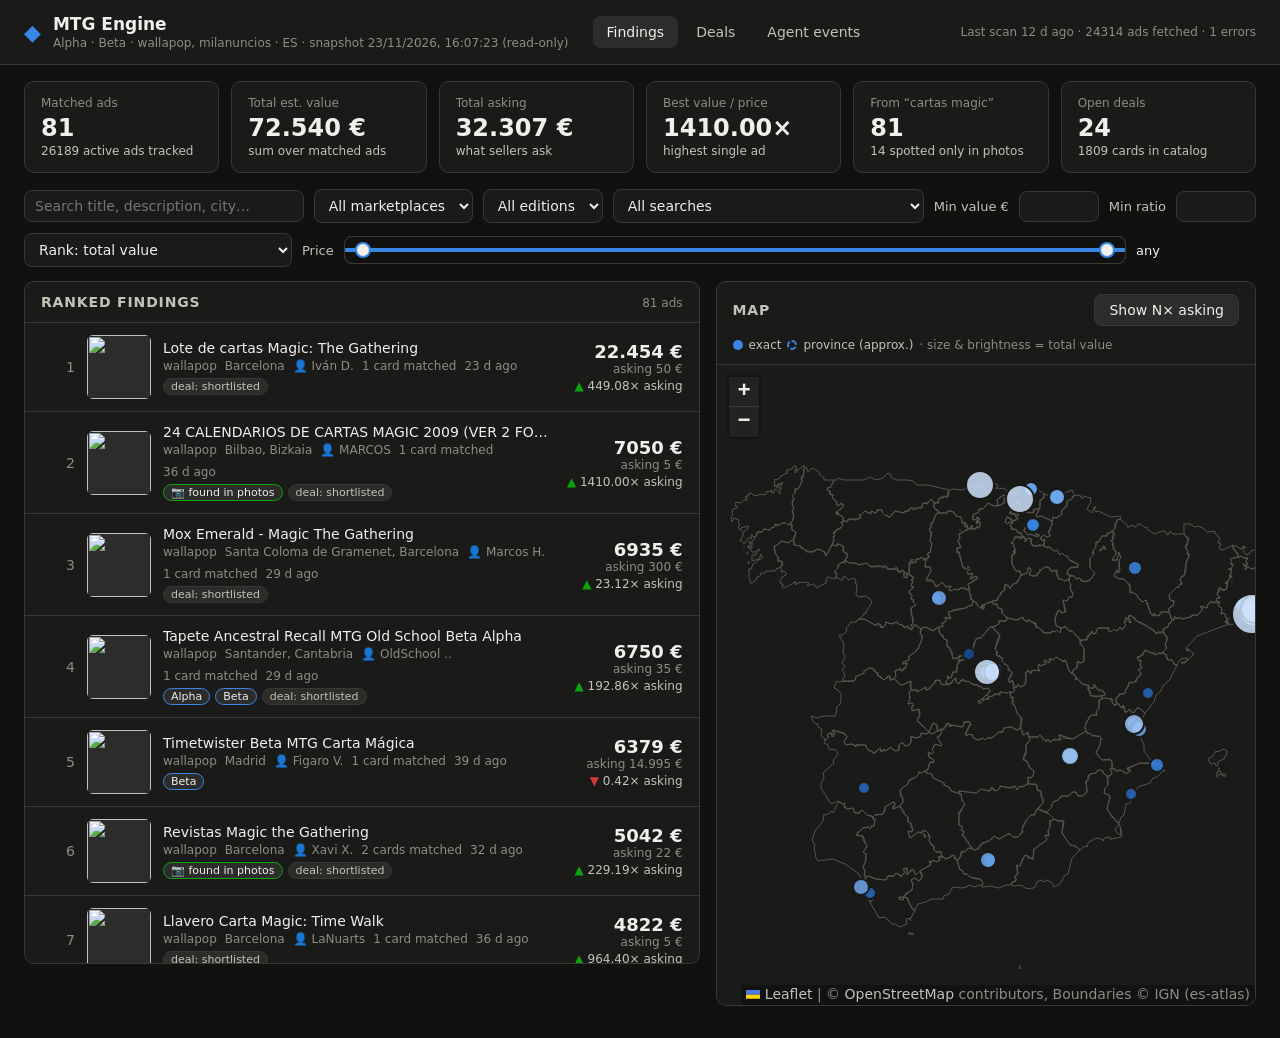
==== commit ad1af9ad: "Dashboard snapshot 2026-11-23T16:07:32Z: {"fetched": 24314, "new": 322, "updated": 304, "matched": 1" ====
--- a/site/index.html
+++ b/site/index.html
@@ -95,7 +95,7 @@
   <div id="toast" class="toast" role="status" aria-live="polite"></div>
 
   <script src="static/vendor/leaflet/leaflet.js"></script>
-  <script>window.MTG_STATIC = {"generated_at": "2026-11-22T13:34:10.414074+00:00", "config": {"map_center": [40.2, -3.7], "map_zoom": 6, "country": "ES", "stages": ["new", "shortlisted", "contacted", "negotiating", "agreed", "paid", "shipped", "received", "rejected", "cancelled"], "marketplaces": ["wallapop", "milanuncios"], "games": {"mtg": {"targets": [{"set_code": "lea", "label": "Alpha"}, {"set_code": "leb", "label": "Beta"}]}}, "vision_enabled": true, "map": {"tiles": "osm_dark", "boundaries": "es-provinces.geojson"}}, "stats": {"listings_active": 26304, "listings_matched": 80, "needs_review": 109, "matched_generic": 80, "photo_finds": 14, "max_price_eur": 14995.0, "total_value_eur": 71683.67, "total_asking_eur": 32276.75, "best_ratio": 1410.0, "cards_in_catalog": 1809, "matched_by_marketplace": {"wallapop": 80}, "deals_by_stage": {"rejected": 25, "shortlisted": 24}, "last_scan": {"started_at": "2026-11-22T12:41:30.979916", "finished_at": "2026-11-22T13:11:16.001140", "stats": {"fetched": 24350, "new": 245, "updated": 376, "matched": 0, "photo_checked": 0, "deals_opened": 0, "errors": 1, "photo_deferred": 245}, "errors": ["milanuncios unreachable: BlockedError: apify actor returned no ads for 'cartas magic': Free plan limit reached. You have used all 10 free runs. Upgrade your plan to continue scraping."]}}, "deals": [{"id": 49, "listing_id": "wallapop:e65qxqrkmg6o", "stage": "shortlisted", "assigned_agent": null, "offer_price_eur": null, "agreed_price_eur": null, "shipping": {}, "notes": [{"at": "2026-11-14T12:30:15.217986+00:00", "by": "outreach", "text": "first-contact draft created"}], "drafts": [{"at": "2026-11-14T12:30:15.217924+00:00", "by": "outreach", "channel": "draft", "text": "Hola, me interesa tu anuncio \"Carta Magic Power Surge\". ¿Podrías enviarme fotos de las esquinas, el dorso y el borde de Power Surge? ¿Siguen disponibles? Podría pagar por la plataforma con envío. ¡Gracias!", "status": "pending_approval"}], "created_at": "2026-11-14T12:27:37.673780", "updated_at": "2026-11-14T12:30:15.218448", "allowed_next": ["contacted", "rejected"], "listing": {"id": "wallapop:e65qxqrkmg6o", "marketplace": "wallapop", "game": "mtg", "url": "https://es.wallapop.com/item/carta-magic-power-surge-1323933700", "title": "Carta Magic Power Surge", "description": "Carta de Magic: The Gathering, Power Surge.\n\n- Tipo: Encantamiento.\n- Ilustración de Douglas Schuler. Escucho ofertas ", "price_eur": 1.0, "city": "Granada", "region": "Granada", "lat": 37.17721781285822, "lon": -3.610427112522372, "geo_precision": "exact", "seller_name": "Coleccionismo  T.", "seller_id": "nz0mx3ydodjo", "seller": {"name": "Coleccionismo  T.", "url": "https://www.wallapop.com/user/joser-482865227", "rating": 5.0, "reviews": 1, "sold": 5, "on_sale": 2, "top_profile": false, "verified": null, "type": null, "since": "2026-10-16"}, "photo_scan": true, "images": ["https://cdn.wallapop.com/images/10420/lw/8h/__/c10420p1323933700/i6864060759.jpg?pictureSize=W800"], "published_at": "2026-11-13T13:57:14.315000", "first_seen_at": "2026-11-14T11:35:58.698336", "last_seen_at": "2026-11-22T12:42:57.252376", "status": "active", "is_demo": false, "est_total_value": 73.03, "est_score": 54.26, "value_ratio": 73.03, "match_count": 1, "editions": [], "flags": ["text_alpha_beta_wording"], "needs_review": false, "deal": {"id": 49, "listing_id": "wallapop:e65qxqrkmg6o", "stage": "shortlisted", "assigned_agent": null, "offer_price_eur": null, "agreed_price_eur": null, "shipping": {}, "notes": [{"at": "2026-11-14T12:30:15.217986+00:00", "by": "outreach", "text": "first-contact draft created"}], "drafts": [{"at": "2026-11-14T12:30:15.217924+00:00", "by": "outreach", "channel": "draft", "text": "Hola, me interesa tu anuncio \"Carta Magic Power Surge\". ¿Podrías enviarme fotos de las esquinas, el dorso y el borde de Power Surge? ¿Siguen disponibles? Podría pagar por la plataforma con envío. ¡Gracias!", "status": "pending_approval"}], "created_at": "2026-11-14T12:27:37.673780", "updated_at": "2026-11-14T12:30:15.218448", "allowed_next": ["contacted", "rejected"]}, "matches": [{"id": 35043, "card_id": "f52eb10a-a9eb-44b7-95ae-12fb551c8fa5", "name": "Power Surge", "set_code": "leb", "set_name": "Limited Edition Beta", "rarity": "rare", "image_url": "https://cards.scryfall.io/large/front/f/5/f52eb10a-a9eb-44b7-95ae-12fb551c8fa5.jpg?1783948621", "quantity": 1, "confidence": 0.743, "source": "text+vision", "matched_text": "a magic power surge carta d", "unit_value_eur": 73.03, "line_value_eur": 73.03, "price_source": "cardmarket_median", "edition_ambiguous": true, "status": "auto"}]}}, {"id": 48, "listing_id": "wallapop:w67vmvevdw6x", "stage": "shortlisted", "assigned_agent": null, "offer_price_eur": null, "agreed_price_eur": null, "shipping": {}, "notes": [{"at": "2026-11-14T12:30:15.215085+00:00", "by": "outreach", "text": "first-contact draft created"}], "drafts": [{"at": "2026-11-14T12:30:15.215007+00:00", "by": "outreach", "channel": "draft", "text": "Hola, me interesa tu anuncio \"MTG Icy Manipulator Beta\". ¿Podrías enviarme fotos de las esquinas, el dorso y el borde de Icy Manipulator? ¿Siguen disponibles? Podría pagar por la plataforma con envío. ¡Gracias!", "status": "pending_approval"}], "created_at": "2026-11-14T11:37:15.373843", "updated_at": "2026-11-14T12:30:15.216506", "allowed_next": ["contacted", "rejected"], "listing": {"id": "wallapop:w67vmvevdw6x", "marketplace": "wallapop", "game": "mtg", "url": "https://es.wallapop.com/item/mtg-icy-manipulator-beta-1323941828", "title": "MTG Icy Manipulator Beta", "description": "Carta Magic Icy Manipulator de la edición básica Beta.\nNo tiene tinta (ninguna de mis cartas) ni roturas y tiene buen centering, a pesar de obviamente haberlo girado todo.", "price_eur": 145.0, "city": "Mundaka", "region": "Bizkaia", "lat": 43.4105322695167, "lon": -2.7040464717924193, "geo_precision": "exact", "seller_name": "Aitor Z.", "seller_id": "kmzn2xl1e0zn", "seller": {"name": "Aitor Z.", "url": "https://www.wallapop.com/user/aitorz-44495097", "rating": 5.0, "reviews": 28, "sold": 10, "on_sale": 5, "top_profile": false, "verified": true, "type": "Private", "since": "2016-05-07"}, "photo_scan": true, "images": ["https://cdn.wallapop.com/images/10420/lw/8o/__/c10420p1323941828/i6864098355.jpg?pictureSize=W800", "https://cdn.wallapop.com/images/10420/lw/8o/__/c10420p1323941828/i6864098365.jpg?pictureSize=W800"], "published_at": "2026-11-13T14:21:16.561000", "first_seen_at": "2026-11-14T11:37:15.308570", "last_seen_at": "2026-11-15T12:03:48.179929", "status": "gone", "is_demo": false, "est_total_value": 194.04, "est_score": 183.95, "value_ratio": 1.338, "match_count": 1, "editions": ["leb"], "flags": ["text_alpha_beta_wording"], "needs_review": false, "deal": {"id": 48, "listing_id": "wallapop:w67vmvevdw6x", "stage": "shortlisted", "assigned_agent": null, "offer_price_eur": null, "agreed_price_eur": null, "shipping": {}, "notes": [{"at": "2026-11-14T12:30:15.215085+00:00", "by": "outreach", "text": "first-contact draft created"}], "drafts": [{"at": "2026-11-14T12:30:15.215007+00:00", "by": "outreach", "channel": "draft", "text": "Hola, me interesa tu anuncio \"MTG Icy Manipulator Beta\". ¿Podrías enviarme fotos de las esquinas, el dorso y el borde de Icy Manipulator? ¿Siguen disponibles? Podría pagar por la plataforma con envío. ¡Gracias!", "status": "pending_approval"}], "created_at": "2026-11-14T11:37:15.373843", "updated_at": "2026-11-14T12:30:15.216506", "allowed_next": ["contacted", "rejected"]}, "matches": [{"id": 33919, "card_id": "d27608e7-6539-4813-95b6-d8847cdc6a12", "name": "Icy Manipulator", "set_code": "leb", "set_name": "Limited Edition Beta", "rarity": "uncommon", "image_url": "https://cards.scryfall.io/large/front/d/2/d27608e7-6539-4813-95b6-d8847cdc6a12.jpg?1783948604", "quantity": 1, "confidence": 0.948, "source": "text+vision", "matched_text": "mtg icy manipulator beta ca", "unit_value_eur": 194.04, "line_value_eur": 194.04, "price_source": "cardmarket_median", "edition_ambiguous": false, "status": "auto"}]}}, {"id": 47, "listing_id": "wallapop:w67vmyoym86x", "stage": "shortlisted", "assigned_agent": null, "offer_price_eur": null, "agreed_price_eur": null, "shipping": {}, "notes": [{"at": "2026-11-12T13:59:52.353443+00:00", "by": "outreach", "text": "first-contact draft created"}], "drafts": [{"at": "2026-11-12T13:59:52.353367+00:00", "by": "outreach", "channel": "draft", "text": "Hola, me interesa tu anuncio \"Lote de cartas Magic: The Gathering\". ¿Podrías enviarme fotos de las esquinas, el dorso y el borde de Black Lotus? ¿Siguen disponibles? Podría pagar por la plataforma con envío. ¡Gracias!", "status": "pending_approval"}], "created_at": "2026-11-12T13:54:11.383403", "updated_at": "2026-11-12T13:59:52.355076", "allowed_next": ["contacted", "rejected"], "listing": {"id": "wallapop:w67vmyoym86x", "marketplace": "wallapop", "game": "mtg", "url": "https://es.wallapop.com/item/lote-de-cartas-magic-the-gathering-1323360528", "title": "Lote de cartas Magic: The Gathering", "description": "Colección de cartas de Magic: The Gathering que incluye varios mazos y cartas individuales destacadas.\nEste lote contiene 120 cartas echas por mi , de las cuales algunas son alteradas y otras míticas de Magic \n- Cartas individuales expuestas, incluyendo Mox Diamond y Black Lotus.", "price_eur": 50.0, "city": "Barcelona", "region": "Barcelona", "lat": 41.380701957141596, "lon": 2.1600974150404015, "geo_precision": "exact", "seller_name": "Iván D.", "seller_id": "36ew8x2xkq6d", "seller": {"name": "Iván D.", "url": "https://www.wallapop.com/user/ivand-439564415", "rating": 4.9, "reviews": 225, "sold": 215, "on_sale": 66, "top_profile": true, "verified": true, "type": "Private", "since": "2023-07-09"}, "photo_scan": true, "images": ["https://cdn.wallapop.com/images/10420/lv/w7/__/c10420p1323360528/i6860713227.jpg?pictureSize=W800"], "published_at": "2026-11-11T18:45:48.822000", "first_seen_at": "2026-11-12T12:53:42.093230", "last_seen_at": "2026-11-22T12:43:28.338460", "status": "active", "is_demo": false, "est_total_value": 22454.09, "est_score": 11721.03, "value_ratio": 449.082, "match_count": 1, "editions": [], "flags": [], "needs_review": false, "deal": {"id": 47, "listing_id": "wallapop:w67vmyoym86x", "stage": "shortlisted", "assigned_agent": null, "offer_price_eur": null, "agreed_price_eur": null, "shipping": {}, "notes": [{"at": "2026-11-12T13:59:52.353443+00:00", "by": "outreach", "text": "first-contact draft created"}], "drafts": [{"at": "2026-11-12T13:59:52.353367+00:00", "by": "outreach", "channel": "draft", "text": "Hola, me interesa tu anuncio \"Lote de cartas Magic: The Gathering\". ¿Podrías enviarme fotos de las esquinas, el dorso y el borde de Black Lotus? ¿Siguen disponibles? Podría pagar por la plataforma con envío. ¡Gracias!", "status": "pending_approval"}], "created_at": "2026-11-12T13:54:11.383403", "updated_at": "2026-11-12T13:59:52.355076", "allowed_next": ["contacted", "rejected"]}, "matches": [{"id": 35068, "card_id": "b3a69a1c-c80f-4413-a6fd-ae54cabbce28", "name": "Black Lotus", "set_code": "leb", "set_name": "Limited Edition Beta", "rarity": "rare", "image_url": "https://cards.scryfall.io/large/front/b/3/b3a69a1c-c80f-4413-a6fd-ae54cabbce28.jpg?1783948607", "quantity": 1, "confidence": 0.522, "source": "text+vision", "matched_text": "amond y black lotus", "unit_value_eur": 22454.09, "line_value_eur": 22454.09, "price_source": "cardmarket_median", "edition_ambiguous": true, "status": "auto"}]}}, {"id": 46, "listing_id": "wallapop:8z88molxqrz3", "stage": "shortlisted", "assigned_agent": null, "offer_price_eur": null, "agreed_price_eur": null, "shipping": {}, "notes": [{"at": "2026-11-08T12:24:48.506881+00:00", "by": "outreach", "text": "first-contact draft created"}], "drafts": [{"at": "2026-11-08T12:24:48.506796+00:00", "by": "outreach", "channel": "draft", "text": "Hola, me interesa tu anuncio \"Tapete Ancestral Recall MTG Old School Beta Alpha\". ¿Podrías enviarme fotos de las esquinas, el dorso y el borde de Ancestral Recall? ¿Siguen disponibles? Podría pagar por la plataforma con envío. ¡Gracias!", "status": "pending_approval"}], "created_at": "2026-11-08T11:38:00.533223", "updated_at": "2026-11-08T12:24:48.508937", "allowed_next": ["contacted", "rejected"], "listing": {"id": "wallapop:8z88molxqrz3", "marketplace": "wallapop", "game": "mtg", "url": "https://es.wallapop.com/item/tapete-playmat-ancestral-recall-mtg-1321337122", "title": "Tapete Ancestral Recall MTG Old School Beta Alpha", "description": "\nVENDO:\n\nTapete de juego para Magic The Gathering,\nmodelo Ancestral Recall,Old School\n\n- Calidad Top\n- Nitidez increíble\n- Diseño inspirado en el arte clásico\n- Con costuras para más durabilidad\n- Parte trasera antideslizante\n- Ideal para proteger tus cartas en partidas\n- Medidas aproximadas en cm 60x35\n- Playmat Unico\n\n+Producto NO original+\n\nTotalmente nuevo a estrenar\n\n(Lo que ves es lo que compras)\n\nPregunta sin compromiso , si necesitas más fotos o si tienes alguna duda , contestaré lo antes posible\n\nEnvío bien protegido con burbujas\n\nSolo envíos por CORREOS\n\nNo te quedes sin él a un gran precio\n\n*No se admiten devoluciones*", "price_eur": 35.0, "city": "Santander", "region": "Cantabria", "lat": 43.46392934022969, "lon": -3.8263044270551196, "geo_precision": "exact", "seller_name": "OldSchool ..", "seller_id": "4w672g1l4yzx", "seller": {"name": "OldSchool ..", "url": "https://www.wallapop.com/user/borjac-144621052", "rating": 5.0, "reviews": 95, "sold": 18, "on_sale": 10, "top_profile": false, "verified": true, "type": "Private", "since": "2018-10-29"}, "photo_scan": true, "images": ["https://cdn.wallapop.com/images/10420/lu/ou/__/c10420p1321337122/i6856416621.jpg?pictureSize=W800", "https://cdn.wallapop.com/images/10420/lu/ou/__/c10420p1321337122/i6856430408.jpg?pictureSize=W800"], "published_at": "2026-11-06T08:55:27.242000", "first_seen_at": "2026-11-06T12:25:24.729373", "last_seen_at": "2026-11-22T13:03:24.427878", "status": "active", "is_demo": false, "est_total_value": 6749.99, "est_score": 5062.49, "value_ratio": 192.857, "match_count": 1, "editions": ["lea", "leb"], "flags": [], "needs_review": false, "deal": {"id": 46, "listing_id": "wallapop:8z88molxqrz3", "stage": "shortlisted", "assigned_agent": null, "offer_price_eur": null, "agreed_price_eur": null, "shipping": {}, "notes": [{"at": "2026-11-08T12:24:48.506881+00:00", "by": "outreach", "text": "first-contact draft created"}], "drafts": [{"at": "2026-11-08T12:24:48.506796+00:00", "by": "outreach", "channel": "draft", "text": "Hola, me interesa tu anuncio \"Tapete Ancestral Recall MTG Old School Beta Alpha\". ¿Podrías enviarme fotos de las esquinas, el dorso y el borde de Ancestral Recall? ¿Siguen disponibles? Podría pagar por la plataforma con envío. ¡Gracias!", "status": "pending_approval"}], "created_at": "2026-11-08T11:38:00.533223", "updated_at": "2026-11-08T12:24:48.508937", "allowed_next": ["contacted", "rejected"]}, "matches": [{"id": 35027, "card_id": "46b0a5c2-ac85-448e-9e87-12fc74fd4147", "name": "Ancestral Recall", "set_code": "leb", "set_name": "Limited Edition Beta", "rarity": "rare", "image_url": "https://cards.scryfall.io/large/front/4/6/46b0a5c2-ac85-448e-9e87-12fc74fd4147.jpg?1783948647", "quantity": 1, "confidence": 0.75, "source": "text", "matched_text": "tapete ancestral recall mtg old", "unit_value_eur": 6749.99, "line_value_eur": 6749.99, "price_source": "cardmarket_median", "edition_ambiguous": true, "status": "auto"}]}}, {"id": 45, "listing_id": "wallapop:4z489vo8prjy", "stage": "shortlisted", "assigned_agent": null, "offer_price_eur": null, "agreed_price_eur": null, "shipping": {}, "notes": [{"at": "2026-11-07T11:59:28.034366+00:00", "by": "outreach", "text": "first-contact draft created"}], "drafts": [{"at": "2026-11-07T11:59:28.034317+00:00", "by": "outreach", "channel": "draft", "text": "Hola, me interesa tu anuncio \"Mox Emerald - Magic The Gathering\". ¿Podrías enviarme fotos de las esquinas, el dorso y el borde de Mox Emerald? ¿Siguen disponibles? Podría pagar por la plataforma con envío. ¡Gracias!", "status": "pending_approval"}], "created_at": "2026-11-07T11:46:46.802893", "updated_at": "2026-11-07T11:59:28.035548", "allowed_next": ["contacted", "rejected"], "listing": {"id": "wallapop:4z489vo8prjy", "marketplace": "wallapop", "game": "mtg", "url": "https://es.wallapop.com/item/mox-emerald-magic-the-gathering-1274687338", "title": "Mox Emerald - Magic The Gathering", "description": "Carta de Magic The Gathering, Mox Emerald.\n\n- Artefacto.\n- Ilustración de Dan Frazier.\n- Añade 1 maná verde a tu reserva de maná.", "price_eur": 300.0, "city": "Santa Coloma de Gramenet", "region": "Barcelona", "lat": 41.45519846050601, "lon": 2.211915870816789, "geo_precision": "exact", "seller_name": "Marcos H.", "seller_id": "ejk4wm21erzx", "seller": {"name": "Marcos H.", "url": "https://www.wallapop.com/user/marcosh-479761547", "rating": 0.0, "reviews": 0, "sold": 0, "on_sale": 1, "top_profile": false, "verified": null, "type": null, "since": "2026-06-22"}, "photo_scan": true, "images": ["https://cdn.wallapop.com/images/10420/l2/wz/__/c10420p1274687338/i6573126877.jpg?pictureSize=W800", "https://cdn.wallapop.com/images/10420/l2/wz/__/c10420p1274687338/i6579976502.jpg?pictureSize=W800"], "published_at": "2026-06-22T07:59:39.553000", "first_seen_at": "2026-11-07T11:23:13.506847", "last_seen_at": "2026-11-22T12:56:15.621173", "status": "active", "is_demo": false, "est_total_value": 6934.77, "est_score": 5554.75, "value_ratio": 23.116, "match_count": 1, "editions": [], "flags": [], "needs_review": false, "deal": {"id": 45, "listing_id": "wallapop:4z489vo8prjy", "stage": "shortlisted", "assigned_agent": null, "offer_price_eur": null, "agreed_price_eur": null, "shipping": {}, "notes": [{"at": "2026-11-07T11:59:28.034366+00:00", "by": "outreach", "text": "first-contact draft created"}], "drafts": [{"at": "2026-11-07T11:59:28.034317+00:00", "by": "outreach", "channel": "draft", "text": "Hola, me interesa tu anuncio \"Mox Emerald - Magic The Gathering\". ¿Podrías enviarme fotos de las esquinas, el dorso y el borde de Mox Emerald? ¿Siguen disponibles? Podría pagar por la plataforma con envío. ¡Gracias!", "status": "pending_approval"}], "created_at": "2026-11-07T11:46:46.802893", "updated_at": "2026-11-07T11:59:28.035548", "allowed_next": ["contacted", "rejected"]}, "matches": [{"id": 35018, "card_id": "ea5d9476-76be-48e7-b6a0-49ced25cb092", "name": "Mox Emerald", "set_code": "leb", "set_name": "Limited Edition Beta", "rarity": "rare", "image_url": "https://cards.scryfall.io/large/front/e/a/ea5d9476-76be-48e7-b6a0-49ced25cb092.jpg?1783948601", "quantity": 1, "confidence": 0.801, "source": "text+vision", "matched_text": "mox emerald magic t", "unit_value_eur": 6934.77, "line_value_eur": 6934.77, "price_source": "cardmarket_median", "edition_ambiguous": false, "status": "auto"}]}}, {"id": 44, "listing_id": "wallapop:qjwr1lxmpq6o", "stage": "shortlisted", "assigned_agent": null, "offer_price_eur": null, "agreed_price_eur": null, "shipping": {}, "notes": [{"at": "2026-11-06T13:22:40.235318+00:00", "by": "outreach", "text": "first-contact draft created"}], "drafts": [{"at": "2026-11-06T13:22:40.235231+00:00", "by": "outreach", "channel": "draft", "text": "Hola, me interesa tu anuncio \"Lote 4 Cartas Magic The Gathering beta\". ¿Podrías enviarme fotos de las esquinas, el dorso y el borde de Animate Dead, Disenchant, Psionic Blast, Serra Angel? ¿Siguen disponibles? Podría pagar por la plataforma con envío. ¡Gracias!", "status": "pending_approval"}], "created_at": "2026-11-06T12:42:18.096642", "updated_at": "2026-11-06T13:22:40.237220", "allowed_next": ["contacted", "rejected"], "listing": {"id": "wallapop:qjwr1lxmpq6o", "marketplace": "wallapop", "game": "mtg", "url": "https://es.wallapop.com/item/4-cartas-magic-the-gathering-1226561577", "title": "Lote 4 Cartas Magic The Gathering beta", "description": "Lote de 4 cartas de Magic The Gathering.\n\n- Disenchant 75\n- Animate Dead 350\n- Serra Angel 400\n- Psionic Blast 200 \nTodas 900e", "price_eur": 0.0, "city": "Albacete", "region": "Albacete", "lat": 38.993697831629554, "lon": -1.8545804995919326, "geo_precision": "exact", "seller_name": "✌ M.", "seller_id": "ke65gv8pmmjo", "seller": {"name": "✌ M.", "url": "https://www.wallapop.com/user/adrianm-32256000", "rating": 4.9, "reviews": 208, "sold": 148, "on_sale": 23, "top_profile": false, "verified": true, "type": "Private", "since": "2015-12-22"}, "photo_scan": true, "images": ["https://cdn.wallapop.com/images/10420/ka/9g/__/c10420p1226561577/i6265258621.jpg?pictureSize=W800", "https://cdn.wallapop.com/images/10420/ka/9g/__/c10420p1226561577/i6265258630.jpg?pictureSize=W800"], "published_at": "2026-02-03T02:04:58.801000", "first_seen_at": "2026-10-28T10:20:16.598306", "last_seen_at": "2026-11-22T13:10:13.094859", "status": "active", "is_demo": false, "est_total_value": 889.3, "est_score": 752.66, "value_ratio": null, "match_count": 4, "editions": ["leb"], "flags": [], "needs_review": false, "deal": {"id": 44, "listing_id": "wallapop:qjwr1lxmpq6o", "stage": "shortlisted", "assigned_agent": null, "offer_price_eur": null, "agreed_price_eur": null, "shipping": {}, "notes": [{"at": "2026-11-06T13:22:40.235318+00:00", "by": "outreach", "text": "first-contact draft created"}], "drafts": [{"at": "2026-11-06T13:22:40.235231+00:00", "by": "outreach", "channel": "draft", "text": "Hola, me interesa tu anuncio \"Lote 4 Cartas Magic The Gathering beta\". ¿Podrías enviarme fotos de las esquinas, el dorso y el borde de Animate Dead, Disenchant, Psionic Blast, Serra Angel? ¿Siguen disponibles? Podría pagar por la plataforma con envío. ¡Gracias!", "status": "pending_approval"}], "created_at": "2026-11-06T12:42:18.096642", "updated_at": "2026-11-06T13:22:40.237220", "allowed_next": ["contacted", "rejected"]}, "matches": [{"id": 34992, "card_id": "5669f9c8-2e94-47e2-a551-7efff317fb34", "name": "Serra Angel", "set_code": "leb", "set_name": "Limited Edition Beta", "rarity": "uncommon", "image_url": "https://cards.scryfall.io/large/front/5/6/5669f9c8-2e94-47e2-a551-7efff317fb34.jpg?1783948647", "quantity": 1, "confidence": 0.96, "source": "text+vision", "matched_text": "ead 350 serra angel 400 psi", "unit_value_eur": 346.44, "line_value_eur": 346.44, "price_source": "cardmarket_median", "edition_ambiguous": false, "status": "auto"}, {"id": 34995, "card_id": "8fd7861d-925f-4b4c-a4ab-60be6f43d50b", "name": "Animate Dead", "set_code": "lea", "set_name": "Limited Edition Alpha", "rarity": "uncommon", "image_url": "https://cards.scryfall.io/large/front/8/f/8fd7861d-925f-4b4c-a4ab-60be6f43d50b.jpg?1783948699", "quantity": 1, "confidence": 0.702, "source": "vision", "matched_text": "https://cdn.wallapop.com/images/10420/ka/9g/__/c10420p1226561577/i6265258621.jpg?pictureSize=W800", "unit_value_eur": 345.96, "line_value_eur": 345.96, "price_source": "cardmarket_median", "edition_ambiguous": true, "status": "auto"}, {"id": 34993, "card_id": "73b6b789-00c5-4d72-8fb3-6808bfbf0144", "name": "Psionic Blast", "set_code": "leb", "set_name": "Limited Edition Beta", "rarity": "uncommon", "image_url": "https://cards.scryfall.io/large/front/7/3/73b6b789-00c5-4d72-8fb3-6808bfbf0144.jpg?1783948641", "quantity": 1, "confidence": 0.9, "source": "text", "matched_text": "gel 400 psionic blast 200 tod", "unit_value_eur": 152.95, "line_value_eur": 152.95, "price_source": "cardmarket_median", "edition_ambiguous": false, "status": "auto"}, {"id": 34994, "card_id": "9d61d0a5-7e92-4413-9121-925e1876b64d", "name": "Disenchant", "set_code": "leb", "set_name": "Limited Edition Beta", "rarity": "common", "image_url": "https://cards.scryfall.io/large/front/9/d/9d61d0a5-7e92-4413-9121-925e1876b64d.jpg?1783948652", "quantity": 1, "confidence": 0.9, "source": "text", "matched_text": "thering disenchant 75 anim", "unit_value_eur": 43.95, "line_value_eur": 43.95, "price_source": "cardmarket_median", "edition_ambiguous": false, "status": "auto"}]}}, {"id": 43, "listing_id": "wallapop:0j28pxqqkvjy", "stage": "shortlisted", "assigned_agent": null, "offer_price_eur": null, "agreed_price_eur": null, "shipping": {}, "notes": [{"at": "2026-11-03T13:00:24.115807+00:00", "by": "outreach", "text": "first-contact draft created"}], "drafts": [{"at": "2026-11-03T13:00:24.115735+00:00", "by": "outreach", "channel": "draft", "text": "Hola, me interesa tu anuncio \"Revistas Magic the Gathering\". ¿Podrías enviarme fotos de las esquinas, el dorso y el borde de Mox Pearl, Swords to Plowshares? ¿Siguen disponibles? Podría pagar por la plataforma con envío. ¡Gracias!", "status": "pending_approval"}], "created_at": "2026-11-03T12:33:37.670486", "updated_at": "2026-11-03T13:00:24.117343", "allowed_next": ["contacted", "rejected"], "listing": {"id": "wallapop:0j28pxqqkvjy", "marketplace": "wallapop", "game": "mtg", "url": "https://es.wallapop.com/item/revistas-magic-the-gathering-1319934835", "title": "Revistas Magic the Gathering", "description": "Revistas Magic the Gathering.\nGuia Maestra Serra I y III.\nSpoiler de las primeras ediciones de Magic, con comentarios e imágenes.\nLas mejores cartas de la historia.\nIdeal para nostálgicos de la época. \nTrato en mano zon céntrica de Barcelona\nNo hagoenvíos, no tengo bizum.", "price_eur": 22.0, "city": "Barcelona", "region": "Barcelona", "lat": 41.38683766284379, "lon": 2.1731674262147687, "geo_precision": "exact", "seller_name": "Xavi X.", "seller_id": "vjrdr7k3n46k", "seller": {"name": "Xavi X.", "url": "https://www.wallapop.com/user/xavix-420714391", "rating": 5.0, "reviews": 38, "sold": 17, "on_sale": 156, "top_profile": false, "verified": null, "type": null, "since": "2022-05-08"}, "photo_scan": true, "images": ["https://cdn.wallapop.com/images/10420/lt/us/__/c10420p1319934835/i6838478548.jpg?pictureSize=W800", "https://cdn.wallapop.com/images/10420/lt/us/__/c10420p1319934835/i6838478721.jpg?pictureSize=W800", "https://cdn.wallapop.com/images/10420/lt/us/__/c10420p1319934835/i6838478726.jpg?pictureSize=W800", "https://cdn.wallapop.com/images/10420/lt/us/__/c10420p1319934835/i6838478735.jpg?pictureSize=W800", "https://cdn.wallapop.com/images/10420/lt/us/__/c10420p1319934835/i6838480122.jpg?pictureSize=W800", "https://cdn.wallapop.com/images/10420/lt/us/__/c10420p1319934835/i6838480148.jpg?pictureSize=W800", "https://cdn.wallapop.com/images/10420/lt/us/__/c10420p1319934835/i6838480169.jpg?pictureSize=W800", "https://cdn.wallapop.com/images/10420/lt/us/__/c10420p1319934835/i6838480132.jpg?pictureSize=W800", "https://cdn.wallapop.com/images/10420/lt/us/__/c10420p1319934835/i6838480156.jpg?pictureSize=W800"], "published_at": "2026-11-02T17:06:40.848000", "first_seen_at": "2026-11-03T12:21:53.569783", "last_seen_at": "2026-11-22T13:08:30.753277", "status": "active", "is_demo": false, "est_total_value": 5042.18, "est_score": 2977.54, "value_ratio": 229.19, "match_count": 2, "editions": [], "flags": ["photo_match"], "needs_review": false, "deal": {"id": 43, "listing_id": "wallapop:0j28pxqqkvjy", "stage": "shortlisted", "assigned_agent": null, "offer_price_eur": null, "agreed_price_eur": null, "shipping": {}, "notes": [{"at": "2026-11-03T13:00:24.115807+00:00", "by": "outreach", "text": "first-contact draft created"}], "drafts": [{"at": "2026-11-03T13:00:24.115735+00:00", "by": "outreach", "channel": "draft", "text": "Hola, me interesa tu anuncio \"Revistas Magic the Gathering\". ¿Podrías enviarme fotos de las esquinas, el dorso y el borde de Mox Pearl, Swords to Plowshares? ¿Siguen disponibles? Podría pagar por la plataforma con envío. ¡Gracias!", "status": "pending_approval"}], "created_at": "2026-11-03T12:33:37.670486", "updated_at": "2026-11-03T13:00:24.117343", "allowed_next": ["contacted", "rejected"]}, "matches": [{"id": 34958, "card_id": "4da892c5-071f-416f-9e42-c4bff102eb88", "name": "Mox Pearl", "set_code": "leb", "set_name": "Limited Edition Beta", "rarity": "rare", "image_url": "https://cards.scryfall.io/large/front/4/d/4da892c5-071f-416f-9e42-c4bff102eb88.jpg?1783948600", "quantity": 1, "confidence": 0.588, "source": "vision", "matched_text": "https://cdn.wallapop.com/images/10420/lt/us/__/c10420p1319934835/i6838478735.jpg?pictureSize=W800", "unit_value_eur": 4462.97, "line_value_eur": 4462.97, "price_source": "cardmarket_median", "edition_ambiguous": true, "status": "auto"}, {"id": 34957, "card_id": "255099be-c64e-4f6a-8463-4fc058d6908d", "name": "Swords to Plowshares", "set_code": "leb", "set_name": "Limited Edition Beta", "rarity": "uncommon", "image_url": "https://cards.scryfall.io/large/front/2/5/255099be-c64e-4f6a-8463-4fc058d6908d.jpg?1783948648", "quantity": 1, "confidence": 0.61, "source": "vision", "matched_text": "https://cdn.wallapop.com/images/10420/lt/us/__/c10420p1319934835/i6838478735.jpg?pictureSize=W800", "unit_value_eur": 579.21, "line_value_eur": 579.21, "price_source": "cardmarket_median", "edition_ambiguous": true, "status": "auto"}]}}, {"id": 36, "listing_id": "wallapop:nzxyyd9mlej2", "stage": "rejected", "assigned_agent": null, "offer_price_eur": null, "agreed_price_eur": null, "shipping": {}, "notes": [{"at": "2026-10-31T15:52:47.614701+00:00", "by": "outreach", "text": "first-contact draft created"}, {"at": "2026-11-02T13:11:23.659332+00:00", "by": "system:recheck", "text": "auto-rejected: no Alpha/Beta cards after re-check (no matches)"}], "drafts": [{"at": "2026-10-31T15:52:47.614651+00:00", "by": "outreach", "channel": "draft", "text": "Hola, me interesa tu anuncio \"carta magic centro disruptor\". ¿Podrías enviarme fotos de las esquinas, el dorso y el borde de Disrupting Scepter? ¿Siguen disponibles? Podría pagar por la plataforma con envío. ¡Gracias!", "status": "pending_approval"}], "created_at": "2026-10-31T14:19:13.569306", "updated_at": "2026-11-02T13:11:23.659619", "allowed_next": [], "listing": {"id": "wallapop:nzxyyd9mlej2", "marketplace": "wallapop", "game": "mtg", "url": "https://es.wallapop.com/item/carta-magic-centro-disruptor-597354654", "title": "carta magic centro disruptor", "description": "original ", "price_eur": 6.0, "city": "Torrejón de Ardoz", "region": "Madrid", "lat": 40.456791998178154, "lon": -3.4698003671532582, "geo_precision": "exact", "seller_name": "Dragon B.", "seller_id": "evjr158x1l6k", "seller": {"name": "Dragon B.", "url": "https://www.wallapop.com/user/enriqueb-77517743", "rating": 5.0, "reviews": 44, "sold": 69, "on_sale": 77, "top_profile": false, "verified": true, "type": "Private", "since": "2018-01-13"}, "photo_scan": true, "images": ["https://cdn.wallapop.com/images/10420/9v/nd/__/c10420p597354654/i1851206497.jpg?pictureSize=W800", "https://cdn.wallapop.com/images/10420/9v/nd/__/c10420p597354654/i1851193336.jpg?pictureSize=W800"], "published_at": "2021-01-24T17:54:21", "first_seen_at": "2026-10-30T19:31:58.637229", "last_seen_at": "2026-11-22T13:01:40.311250", "status": "active", "is_demo": false, "est_total_value": 0.0, "est_score": 0.0, "value_ratio": null, "match_count": 0, "editions": [], "flags": [], "needs_review": false, "deal": {"id": 36, "listing_id": "wallapop:nzxyyd9mlej2", "stage": "rejected", "assigned_agent": null, "offer_price_eur": null, "agreed_price_eur": null, "shipping": {}, "notes": [{"at": "2026-10-31T15:52:47.614701+00:00", "by": "outreach", "text": "first-contact draft created"}, {"at": "2026-11-02T13:11:23.659332+00:00", "by": "system:recheck", "text": "auto-rejected: no Alpha/Beta cards after re-check (no matches)"}], "drafts": [{"at": "2026-10-31T15:52:47.614651+00:00", "by": "outreach", "channel": "draft", "text": "Hola, me interesa tu anuncio \"carta magic centro disruptor\". ¿Podrías enviarme fotos de las esquinas, el dorso y el borde de Disrupting Scepter? ¿Siguen disponibles? Podría pagar por la plataforma con envío. ¡Gracias!", "status": "pending_approval"}], "created_at": "2026-10-31T14:19:13.569306", "updated_at": "2026-11-02T13:11:23.659619", "allowed_next": []}, "matches": []}}, {"id": 35, "listing_id": "wallapop:mzn3e0xg42jn", "stage": "rejected", "assigned_agent": null, "offer_price_eur": null, "agreed_price_eur": null, "shipping": {}, "notes": [{"at": "2026-10-31T15:52:47.612377+00:00", "by": "outreach", "text": "first-contact draft created"}, {"at": "2026-11-02T13:10:54.144625+00:00", "by": "system:recheck", "text": "auto-rejected: no Alpha/Beta cards after re-check (4a edicion)"}], "drafts": [{"at": "2026-10-31T15:52:47.612305+00:00", "by": "outreach", "channel": "draft", "text": "Hola, me interesa tu anuncio \"3x Cartas MTG 4ª Edición Borde Negro old School\". ¿Podrías enviarme fotos de las esquinas, el dorso y el borde de Disenchant? ¿Siguen disponibles? Podría pagar por la plataforma con envío. ¡Gracias!", "status": "pending_approval"}], "created_at": "2026-10-31T14:09:54.776282", "updated_at": "2026-11-02T13:10:54.144957", "allowed_next": [], "listing": {"id": "wallapop:mzn3e0xg42jn", "marketplace": "wallapop", "game": "mtg", "url": "https://es.wallapop.com/item/3x-cartas-mtg-4-edicion-borde-negro-1229424197", "title": "3x Cartas MTG 4ª Edición Borde Negro old School", "description": "Conjunto de tres cartas de Magic: The Gathering de la 4ª Edición.\n\n- Desencantar\n- Canalizar\n- Flujo energético\n\n#magic #mtg ", "price_eur": 20.0, "city": "Malgrat de mar", "region": "Barcelona", "lat": 41.66127323475849, "lon": 2.7603359682156374, "geo_precision": "exact", "seller_name": "Lau ..", "seller_id": "x6qk5v5on56y", "seller": {"name": "Lau ..", "url": "https://www.wallapop.com/user/oscarl-368915590", "rating": 5.0, "reviews": 116, "sold": 132, "on_sale": 160, "top_profile": false, "verified": true, "type": "Private", "since": "2020-10-28"}, "photo_scan": true, "images": ["https://cdn.wallapop.com/images/10420/kb/yt/__/c10420p1229424197/i6285036034.jpg?pictureSize=W800", "https://cdn.wallapop.com/images/10420/kb/yt/__/c10420p1229424197/i6285036074.jpg?pictureSize=W800"], "published_at": "2026-02-10T10:53:29.696000", "first_seen_at": "2026-10-30T19:32:04.755915", "last_seen_at": "2026-11-22T13:01:54.146794", "status": "active", "is_demo": false, "est_total_value": 0.0, "est_score": 0.0, "value_ratio": null, "match_count": 0, "editions": [], "flags": ["4a edicion"], "needs_review": false, "deal": {"id": 35, "listing_id": "wallapop:mzn3e0xg42jn", "stage": "rejected", "assigned_agent": null, "offer_price_eur": null, "agreed_price_eur": null, "shipping": {}, "notes": [{"at": "2026-10-31T15:52:47.612377+00:00", "by": "outreach", "text": "first-contact draft created"}, {"at": "2026-11-02T13:10:54.144625+00:00", "by": "system:recheck", "text": "auto-rejected: no Alpha/Beta cards after re-check (4a edicion)"}], "drafts": [{"at": "2026-10-31T15:52:47.612305+00:00", "by": "outreach", "channel": "draft", "text": "Hola, me interesa tu anuncio \"3x Cartas MTG 4ª Edición Borde Negro old School\". ¿Podrías enviarme fotos de las esquinas, el dorso y el borde de Disenchant? ¿Siguen disponibles? Podría pagar por la plataforma con envío. ¡Gracias!", "status": "pending_approval"}], "created_at": "2026-10-31T14:09:54.776282", "updated_at": "2026-11-02T13:10:54.144957", "allowed_next": []}, "matches": []}}, {"id": 23, "listing_id": "wallapop:mzn3dnn8myjn", "stage": "rejected", "assigned_agent": null, "offer_price_eur": null, "agreed_price_eur": null, "shipping": {}, "notes": [{"at": "2026-10-31T00:35:35.289497+00:00", "by": "outreach", "text": "first-contact draft created"}, {"at": "2026-11-02T13:10:51.583700+00:00", "by": "system:recheck", "text": "auto-rejected: no Alpha/Beta cards after re-check (no matches)"}], "drafts": [{"at": "2026-10-31T00:35:35.289410+00:00", "by": "outreach", "channel": "draft", "text": "Hola, me interesa tu anuncio \"Carta Magic Kelsinko Ranger\". ¿Podrías enviarme fotos de las esquinas, el dorso y el borde de Disenchant? ¿Siguen disponibles? Podría pagar por la plataforma con envío. ¡Gracias!", "status": "pending_approval"}], "created_at": "2026-10-30T15:53:35.152779", "updated_at": "2026-11-02T13:10:51.584041", "allowed_next": [], "listing": {"id": "wallapop:mzn3dnn8myjn", "marketplace": "wallapop", "game": "mtg", "url": "https://es.wallapop.com/item/carta-magic-kelsinko-ranger-1296514101", "title": "Carta Magic Kelsinko Ranger", "description": "Se vende todo el lote por 2000 euros!!! A 10 euros la carta.\n\nCarta de Magic: The Gathering, Kelsinko Ranger.\n\n- Ilustración de Mark Poole.\n- Publicada en 1995.\n- Habilidad: Target green creature gains first strike until end of turn.", "price_eur": 1.0, "city": "Barcelona", "region": "Barcelona", "lat": 41.37994717469681, "lon": 2.129406335957196, "geo_precision": "exact", "seller_name": "Guillem M.", "seller_id": "wzvy09ryy1zl", "seller": {"name": "Guillem M.", "url": "https://www.wallapop.com/user/guillemm-445921989", "rating": 5.0, "reviews": 5, "sold": 0, "on_sale": 24, "top_profile": false, "verified": null, "type": null, "since": "2023-12-07"}, "photo_scan": true, "images": ["https://cdn.wallapop.com/images/10420/lf/ws/__/c10420p1296514101/i6703239890.jpg?pictureSize=W800", "https://cdn.wallapop.com/images/10420/lf/ws/__/c10420p1296514101/i6703239929.jpg?pictureSize=W800", "https://cdn.wallapop.com/images/10420/lf/ws/__/c10420p1296514101/i6703239960.jpg?pictureSize=W800", "https://cdn.wallapop.com/images/10420/lf/ws/__/c10420p1296514101/i6703239987.jpg?pictureSize=W800", "https://cdn.wallapop.com/images/10420/lf/ws/__/c10420p1296514101/i6703240005.jpg?pictureSize=W800", "https://cdn.wallapop.com/images/10420/lf/ws/__/c10420p1296514101/i6703240028.jpg?pictureSize=W800", "https://cdn.wallapop.com/images/10420/lf/ws/__/c10420p1296514101/i6703240047.jpg?pictureSize=W800", "https://cdn.wallapop.com/images/10420/lf/ws/__/c10420p1296514101/i6703240065.jpg?pictureSize=W800", "https://cdn.wallapop.com/images/10420/lf/ws/__/c10420p1296514101/i6703240079.jpg?pictureSize=W800", "https://cdn.wallapop.com/images/10420/lf/ws/__/c10420p1296514101/i6703240095.jpg?pictureSize=W800"], "published_at": "2026-08-30T17:16:04.855000", "first_seen_at": "2026-10-30T15:53:19.884795", "last_seen_at": "2026-11-22T12:49:34.010798", "status": "active", "is_demo": false, "est_total_value": 0.0, "est_score": 0.0, "value_ratio": null, "match_count": 0, "editions": [], "flags": [], "needs_review": false, "deal": {"id": 23, "listing_id": "wallapop:mzn3dnn8myjn", "stage": "rejected", "assigned_agent": null, "offer_price_eur": null, "agreed_price_eur": null, "shipping": {}, "notes": [{"at": "2026-10-31T00:35:35.289497+00:00", "by": "outreach", "text": "first-contact draft created"}, {"at": "2026-11-02T13:10:51.583700+00:00", "by": "system:recheck", "text": "auto-rejected: no Alpha/Beta cards after re-check (no matches)"}], "drafts": [{"at": "2026-10-31T00:35:35.289410+00:00", "by": "outreach", "channel": "draft", "text": "Hola, me interesa tu anuncio \"Carta Magic Kelsinko Ranger\". ¿Podrías enviarme fotos de las esquinas, el dorso y el borde de Disenchant? ¿Siguen disponibles? Podría pagar por la plataforma con envío. ¡Gracias!", "status": "pending_approval"}], "created_at": "2026-10-30T15:53:35.152779", "updated_at": "2026-11-02T13:10:51.584041", "allowed_next": []}, "matches": []}}, {"id": 32, "listing_id": "wallapop:qzmmd7xxrozv", "stage": "rejected", "assigned_agent": null, "offer_price_eur": null, "agreed_price_eur": null, "shipping": {}, "notes": [{"at": "2026-10-31T15:52:47.603223+00:00", "by": "outreach", "text": "first-contact draft created"}, {"at": "2026-11-02T13:08:32.412244+00:00", "by": "system:recheck", "text": "auto-rejected: no Alpha/Beta cards after re-check (no matches)"}], "drafts": [{"at": "2026-10-31T15:52:47.603139+00:00", "by": "outreach", "channel": "draft", "text": "Hola, me interesa tu anuncio \"MTG Atadura de pureza\". ¿Podrías enviarme fotos de las esquinas, el dorso y el borde de Purelace? ¿Siguen disponibles? Podría pagar por la plataforma con envío. ¡Gracias!", "status": "pending_approval"}], "created_at": "2026-10-31T11:32:29.589441", "updated_at": "2026-11-02T13:08:32.412537", "allowed_next": [], "listing": {"id": "wallapop:qzmmd7xxrozv", "marketplace": "wallapop", "game": "mtg", "url": "https://es.wallapop.com/item/mtg-atadura-de-pureza-1284535808", "title": "MTG Atadura de pureza", "description": "Carta de Magic: The Gathering, Atadura de pureza.\n\n- Tipo: Interrupción.\n- Ilustración de Sandra Everingham.\n- Publicada por Wizards of the Coast en 1995.", "price_eur": 5.0, "city": "Madrid", "region": "Madrid", "lat": 40.3853734709153, "lon": -3.614031791174728, "geo_precision": "exact", "seller_name": "Victor D.", "seller_id": "nzx5v4xgg562", "seller": {"name": "Victor D.", "url": "https://www.wallapop.com/user/victord-479659130", "rating": 5.0, "reviews": 27, "sold": 29, "on_sale": 198, "top_profile": true, "verified": true, "type": "Private", "since": "2026-06-18"}, "photo_scan": true, "images": ["https://cdn.wallapop.com/images/10420/l8/s2/__/c10420p1284535808/i6633684437.jpg?pictureSize=W800", "https://cdn.wallapop.com/images/10420/l8/s2/__/c10420p1284535808/i6633684438.jpg?pictureSize=W800"], "published_at": "2026-07-24T06:51:17.312000", "first_seen_at": "2026-10-30T19:36:11.973250", "last_seen_at": "2026-11-22T13:05:07.366110", "status": "active", "is_demo": false, "est_total_value": 0.0, "est_score": 0.0, "value_ratio": null, "match_count": 0, "editions": [], "flags": [], "needs_review": false, "deal": {"id": 32, "listing_id": "wallapop:qzmmd7xxrozv", "stage": "rejected", "assigned_agent": null, "offer_price_eur": null, "agreed_price_eur": null, "shipping": {}, "notes": [{"at": "2026-10-31T15:52:47.603223+00:00", "by": "outreach", "text": "first-contact draft created"}, {"at": "2026-11-02T13:08:32.412244+00:00", "by": "system:recheck", "text": "auto-rejected: no Alpha/Beta cards after re-check (no matches)"}], "drafts": [{"at": "2026-10-31T15:52:47.603139+00:00", "by": "outreach", "channel": "draft", "text": "Hola, me interesa tu anuncio \"MTG Atadura de pureza\". ¿Podrías enviarme fotos de las esquinas, el dorso y el borde de Purelace? ¿Siguen disponibles? Podría pagar por la plataforma con envío. ¡Gracias!", "status": "pending_approval"}], "created_at": "2026-10-31T11:32:29.589441", "updated_at": "2026-11-02T13:08:32.412537", "allowed_next": []}, "matches": []}}, {"id": 31, "listing_id": "wallapop:qjwd035xlwzo", "stage": "rejected", "assigned_agent": null, "offer_price_eur": null, "agreed_price_eur": null, "shipping": {}, "notes": [{"at": "2026-10-31T00:35:35.311977+00:00", "by": "outreach", "text": "first-contact draft created"}, {"at": "2026-11-02T13:08:27.356166+00:00", "by": "system:recheck", "text": "auto-rejected: no Alpha/Beta cards after re-check (cuarta edicion)"}], "drafts": [{"at": "2026-10-31T00:35:35.311929+00:00", "by": "outreach", "channel": "draft", "text": "Hola, me interesa tu anuncio \"4x mina aullante mtg\". ¿Podrías enviarme fotos de las esquinas, el dorso y el borde de Howling Mine? ¿Siguen disponibles? Podría pagar por la plataforma con envío. ¡Gracias!", "status": "pending_approval"}], "created_at": "2026-10-30T23:58:07.304008", "updated_at": "2026-11-02T13:08:27.356460", "allowed_next": [], "listing": {"id": "wallapop:qjwd035xlwzo", "marketplace": "wallapop", "game": "mtg", "url": "https://es.wallapop.com/item/4x-mina-aullante-mtg-723173777", "title": "4x mina aullante mtg", "description": "4x mina - Cartas Magic the Gathering MTG - Edición: fourt edition :black bordered, cuarta edicion, quinta, decima- Idioma: 4x español- Estado de la carta: 1xNearMint (NM) 3x EX, Original. # r@y, wotc, wizards, mitica, rara", "price_eur": 24.0, "city": "Barriada Sant Josep de Sa Talaia", "region": "Illes Balears", "lat": 38.90447131757208, "lon": 1.36371012990779, "geo_precision": "exact", "seller_name": "Ray Arkham #.", "seller_id": "x6qy9rywpqjy", "seller": {"name": "Ray Arkham #.", "url": "https://www.wallapop.com/user/raya-413759166", "rating": 5.0, "reviews": 36, "sold": 93, "on_sale": 60, "top_profile": false, "verified": true, "type": "Private", "since": "2021-12-19"}, "photo_scan": true, "images": ["https://cdn.wallapop.com/images/10420/by/k4/__/c10420p723173777/i2346815556.jpg?pictureSize=W800"], "published_at": "2021-12-26T13:35:02.133000", "first_seen_at": "2026-10-30T19:38:20.904459", "last_seen_at": "2026-11-22T13:06:19.011648", "status": "active", "is_demo": false, "est_total_value": 0.0, "est_score": 0.0, "value_ratio": null, "match_count": 0, "editions": [], "flags": ["cuarta edicion"], "needs_review": false, "deal": {"id": 31, "listing_id": "wallapop:qjwd035xlwzo", "stage": "rejected", "assigned_agent": null, "offer_price_eur": null, "agreed_price_eur": null, "shipping": {}, "notes": [{"at": "2026-10-31T00:35:35.311977+00:00", "by": "outreach", "text": "first-contact draft created"}, {"at": "2026-11-02T13:08:27.356166+00:00", "by": "system:recheck", "text": "auto-rejected: no Alpha/Beta cards after re-check (cuarta edicion)"}], "drafts": [{"at": "2026-10-31T00:35:35.311929+00:00", "by": "outreach", "channel": "draft", "text": "Hola, me interesa tu anuncio \"4x mina aullante mtg\". ¿Podrías enviarme fotos de las esquinas, el dorso y el borde de Howling Mine? ¿Siguen disponibles? Podría pagar por la plataforma con envío. ¡Gracias!", "status": "pending_approval"}], "created_at": "2026-10-30T23:58:07.304008", "updated_at": "2026-11-02T13:08:27.356460", "allowed_next": []}, "matches": []}}, {"id": 33, "listing_id": "wallapop:3zl9wv89qnzx", "stage": "rejected", "assigned_agent": null, "offer_price_eur": null, "agreed_price_eur": null, "shipping": {}, "notes": [{"at": "2026-10-31T15:52:47.607625+00:00", "by": "outreach", "text": "first-contact draft created"}, {"at": "2026-11-02T13:07:21.770229+00:00", "by": "system:recheck", "text": "auto-rejected: no Alpha/Beta cards after re-check (no matches)"}], "drafts": [{"at": "2026-10-31T15:52:47.607569+00:00", "by": "outreach", "channel": "draft", "text": "Hola, me interesa tu anuncio \"100 Fundas para cartas borde Negro\". ¿Podrías enviarme fotos de las esquinas, el dorso y el borde de Sol Ring? ¿Siguen disponibles? Podría pagar por la plataforma con envío. ¡Gracias!", "status": "pending_approval"}], "created_at": "2026-10-31T11:56:57.454508", "updated_at": "2026-11-02T13:07:21.771186", "allowed_next": [], "listing": {"id": "wallapop:3zl9wv89qnzx", "marketplace": "wallapop", "game": "mtg", "url": "https://es.wallapop.com/item/100-fundas-para-cartas-borde-negro-708081345", "title": "100 Fundas para cartas borde Negro", "description": "Paquete de 100 fundas Pro Fit Edge Inner Sleeves de la marca UltraPro. Son las que se ajustan 100% a la carta tipo Magic.", "price_eur": 4.0, "city": "Alicante/Alacant", "region": "Alacant/Alicante", "lat": 38.34977284256122, "lon": -0.507085193273794, "geo_precision": "exact", "seller_name": "Sandman T.", "seller_id": "436ex0og8nzd", "seller": {"name": "Sandman T.", "url": "https://www.wallapop.com/user/dacidl-37967787", "rating": 5.0, "reviews": 260, "sold": 177, "on_sale": 79, "top_profile": true, "verified": null, "type": null, "since": "2016-02-22"}, "photo_scan": true, "images": ["https://cdn.wallapop.com/images/10420/bp/kn/__/c10420p708081345/i2273544694.jpg?pictureSize=W800", "https://cdn.wallapop.com/images/10420/bp/kn/__/c10420p708081345/i2273526071.jpg?pictureSize=W800", "https://cdn.wallapop.com/images/10420/bp/kn/__/c10420p708081345/i2273544710.jpg?pictureSize=W800"], "published_at": "2021-11-16T09:46:56.195000", "first_seen_at": "2026-10-30T19:35:13.886356", "last_seen_at": "2026-11-22T13:04:07.163454", "status": "active", "is_demo": false, "est_total_value": 0.0, "est_score": 0.0, "value_ratio": null, "match_count": 0, "editions": [], "flags": [], "needs_review": false, "deal": {"id": 33, "listing_id": "wallapop:3zl9wv89qnzx", "stage": "rejected", "assigned_agent": null, "offer_price_eur": null, "agreed_price_eur": null, "shipping": {}, "notes": [{"at": "2026-10-31T15:52:47.607625+00:00", "by": "outreach", "text": "first-contact draft created"}, {"at": "2026-11-02T13:07:21.770229+00:00", "by": "system:recheck", "text": "auto-rejected: no Alpha/Beta cards after re-check (no matches)"}], "drafts": [{"at": "2026-10-31T15:52:47.607569+00:00", "by": "outreach", "channel": "draft", "text": "Hola, me interesa tu anuncio \"100 Fundas para cartas borde Negro\". ¿Podrías enviarme fotos de las esquinas, el dorso y el borde de Sol Ring? ¿Siguen disponibles? Podría pagar por la plataforma con envío. ¡Gracias!", "status": "pending_approval"}], "created_at": "2026-10-31T11:56:57.454508", "updated_at": "2026-11-02T13:07:21.771186", "allowed_next": []}, "matches": []}}, {"id": 42, "listing_id": "wallapop:p61ywn1krx65", "stage": "shortlisted", "assigned_agent": null, "offer_price_eur": null, "agreed_price_eur": null, "shipping": {}, "notes": [{"at": "2026-11-01T12:38:22.544136+00:00", "by": "outreach", "text": "first-contact draft created"}], "drafts": [{"at": "2026-11-01T12:38:22.544052+00:00", "by": "outreach", "channel": "draft", "text": "Hola, me interesa tu anuncio \"Asesino real - Black Bordered - carta magic MTG\". ¿Podrías enviarme fotos de las esquinas, el dorso y el borde de Royal Assassin? ¿Siguen disponibles? Podría pagar por la plataforma con envío. ¡Gracias!", "status": "pending_approval"}], "created_at": "2026-11-01T12:01:08.865042", "updated_at": "2026-11-01T12:38:22.546153", "allowed_next": ["contacted", "rejected"], "listing": {"id": "wallapop:p61ywn1krx65", "marketplace": "wallapop", "game": "mtg", "url": "https://es.wallapop.com/item/asesino-real-black-bordered-royal-assassin-914877431", "title": "Asesino real - Black Bordered - carta magic MTG", "description": "Asesino real - Black Bordered - Royal Assassin", "price_eur": 150.0, "city": "Maracena", "region": "Granada", "lat": 37.20171530697521, "lon": -3.6445231151116744, "geo_precision": "exact", "seller_name": "Mario F.", "seller_id": "ejk4289xorzx", "seller": {"name": "Mario F.", "url": "https://www.wallapop.com/user/mariof-383907323", "rating": 4.9, "reviews": 57, "sold": 77, "on_sale": 4, "top_profile": false, "verified": true, "type": "Private", "since": "2021-02-17"}, "photo_scan": true, "images": ["https://cdn.wallapop.com/images/10420/f4/oz/__/c10420p914877431/i3358059438.jpg?pictureSize=W800", "https://cdn.wallapop.com/images/10420/f4/oz/__/c10420p914877431/i3358059442.jpg?pictureSize=W800"], "published_at": "2023-07-01T20:04:04.581000", "first_seen_at": "2026-11-01T11:40:54.240537", "last_seen_at": "2026-11-22T13:01:49.765455", "status": "active", "is_demo": false, "est_total_value": 607.96, "est_score": 322.22, "value_ratio": 4.053, "match_count": 1, "editions": [], "flags": [], "needs_review": false, "deal": {"id": 42, "listing_id": "wallapop:p61ywn1krx65", "stage": "shortlisted", "assigned_agent": null, "offer_price_eur": null, "agreed_price_eur": null, "shipping": {}, "notes": [{"at": "2026-11-01T12:38:22.544136+00:00", "by": "outreach", "text": "first-contact draft created"}], "drafts": [{"at": "2026-11-01T12:38:22.544052+00:00", "by": "outreach", "channel": "draft", "text": "Hola, me interesa tu anuncio \"Asesino real - Black Bordered - carta magic MTG\". ¿Podrías enviarme fotos de las esquinas, el dorso y el borde de Royal Assassin? ¿Siguen disponibles? Podría pagar por la plataforma con envío. ¡Gracias!", "status": "pending_approval"}], "created_at": "2026-11-01T12:01:08.865042", "updated_at": "2026-11-01T12:38:22.546153", "allowed_next": ["contacted", "rejected"]}, "matches": [{"id": 35056, "card_id": "b6e33c5e-6d99-4e7e-b611-4b271a47b4d2", "name": "Royal Assassin", "set_code": "leb", "set_name": "Limited Edition Beta", "rarity": "rare", "image_url": "https://cards.scryfall.io/large/front/b/6/b6e33c5e-6d99-4e7e-b611-4b271a47b4d2.jpg?1783948631", "quantity": 1, "confidence": 0.53, "source": "text+vision", "matched_text": "ordered royal assassin", "unit_value_eur": 607.96, "line_value_eur": 607.96, "price_source": "cardmarket_median", "edition_ambiguous": true, "status": "auto"}]}}, {"id": 41, "listing_id": "wallapop:ejkmnd7yvrzx", "stage": "shortlisted", "assigned_agent": null, "offer_price_eur": null, "agreed_price_eur": null, "shipping": {}, "notes": [{"at": "2026-11-01T10:49:55.780514+00:00", "by": "outreach", "text": "first-contact draft created"}], "drafts": [{"at": "2026-11-01T10:49:55.780484+00:00", "by": "outreach", "channel": "draft", "text": "Hola, me interesa tu anuncio \"Cartas Magic The Gathering (MTG) Varias\". ¿Podrías enviarme fotos de las esquinas, el dorso y el borde de Stasis? ¿Siguen disponibles? Podría pagar por la plataforma con envío. ¡Gracias!", "status": "pending_approval"}], "created_at": "2026-11-01T10:08:11.774768", "updated_at": "2026-11-01T10:49:55.780864", "allowed_next": ["contacted", "rejected"], "listing": {"id": "wallapop:ejkmnd7yvrzx", "marketplace": "wallapop", "game": "mtg", "url": "https://es.wallapop.com/item/cartas-magic-the-gathering-mtg-varias-1253682371", "title": "Cartas Magic The Gathering (MTG) Varias", "description": "Cartas de Magic: The Gathering (MTG) para venta.\n\nTengo un poco de todo, old school, premodern, boosters, graded, artist proofs, original art...\n\nPregunta sin compromiso, suelo guiarne por precios de mcm pero siempre hago buenas ofertas.\n\nLlevo muchos años en el mundillo, tengo referencias,  cuenta en mcm y puedo quedar en persona en Madrid.\n\nOJO, Bloqueo malos modales , tonterias y no estoy interesado en vender lotes.\n\nSaludos \n", "price_eur": 1.0, "city": "Madrid", "region": "Madrid", "lat": 40.47226904389988, "lon": -3.6359161550437458, "geo_precision": "exact", "seller_name": "Jesus B.", "seller_id": "8x6q99mr55zy", "seller": {"name": "Jesus B.", "url": "https://www.wallapop.com/user/jesusb-24966118", "rating": 5.0, "reviews": 130, "sold": 83, "on_sale": 14, "top_profile": false, "verified": true, "type": "Private", "since": "2015-09-08"}, "photo_scan": true, "images": ["https://cdn.wallapop.com/images/10420/kq/er/__/c10420p1253682371/i6442661527.jpg?pictureSize=W800", "https://cdn.wallapop.com/images/10420/kq/er/__/c10420p1253682371/i6442661545.jpg?pictureSize=W800", "https://cdn.wallapop.com/images/10420/kq/er/__/c10420p1253682371/i6442661563.jpg?pictureSize=W800", "https://cdn.wallapop.com/images/10420/kq/er/__/c10420p1253682371/i6442661578.jpg?pictureSize=W800", "https://cdn.wallapop.com/images/10420/kq/er/__/c10420p1253682371/i6442661590.jpg?pictureSize=W800", "https://cdn.wallapop.com/images/10420/kq/er/__/c10420p1253682371/i6442661603.jpg?pictureSize=W800", "https://cdn.wallapop.com/images/10420/kq/er/__/c10420p1253682371/i6442661612.jpg?pictureSize=W800", "https://cdn.wallapop.com/images/10420/kq/er/__/c10420p1253682371/i6442661624.jpg?pictureSize=W800", "https://cdn.wallapop.com/images/10420/kq/er/__/c10420p1253682371/i6442661633.jpg?pictureSize=W800", "https://cdn.wallapop.com/images/10420/kq/er/__/c10420p1253682371/i6442661643.jpg?pictureSize=W800"], "published_at": "2026-04-18T16:18:04.317000", "first_seen_at": "2026-10-30T19:18:55.946976", "last_seen_at": "2026-11-01T11:30:39.328164", "status": "gone", "is_demo": false, "est_total_value": 422.67, "est_score": 239.23, "value_ratio": 422.67, "match_count": 1, "editions": [], "flags": ["photo_match"], "needs_review": false, "deal": {"id": 41, "listing_id": "wallapop:ejkmnd7yvrzx", "stage": "shortlisted", "assigned_agent": null, "offer_price_eur": null, "agreed_price_eur": null, "shipping": {}, "notes": [{"at": "2026-11-01T10:49:55.780514+00:00", "by": "outreach", "text": "first-contact draft created"}], "drafts": [{"at": "2026-11-01T10:49:55.780484+00:00", "by": "outreach", "channel": "draft", "text": "Hola, me interesa tu anuncio \"Cartas Magic The Gathering (MTG) Varias\". ¿Podrías enviarme fotos de las esquinas, el dorso y el borde de Stasis? ¿Siguen disponibles? Podría pagar por la plataforma con envío. ¡Gracias!", "status": "pending_approval"}], "created_at": "2026-11-01T10:08:11.774768", "updated_at": "2026-11-01T10:49:55.780864", "allowed_next": ["contacted", "rejected"]}, "matches": [{"id": 18053, "card_id": "73c76f5d-d866-4eb7-b2d2-fc6ecf982f8e", "name": "Stasis", "set_code": "leb", "set_name": "Limited Edition Beta", "rarity": "rare", "image_url": "https://cards.scryfall.io/large/front/7/3/73c76f5d-d866-4eb7-b2d2-fc6ecf982f8e.jpg?1783948639", "quantity": 1, "confidence": 0.566, "source": "vision", "matched_text": "https://cdn.wallapop.com/images/10420/kq/er/__/c10420p1253682371/i6442661633.jpg?pictureSize=W800", "unit_value_eur": 422.67, "line_value_eur": 422.67, "price_source": "cardmarket_median", "edition_ambiguous": true, "status": "auto"}]}}, {"id": 40, "listing_id": "wallapop:wzyrp5rpqe65", "stage": "shortlisted", "assigned_agent": null, "offer_price_eur": null, "agreed_price_eur": null, "shipping": {}, "notes": [{"at": "2026-11-01T10:49:55.779274+00:00", "by": "outreach", "text": "first-contact draft created"}], "drafts": [{"at": "2026-11-01T10:49:55.779242+00:00", "by": "outreach", "channel": "draft", "text": "Hola, me interesa tu anuncio \"2x Control Magic MTG Black Border\". ¿Podrías enviarme fotos de las esquinas, el dorso y el borde de Control Magic? ¿Siguen disponibles? Podría pagar por la plataforma con envío. ¡Gracias!", "status": "pending_approval"}], "created_at": "2026-11-01T07:54:52.901593", "updated_at": "2026-11-01T10:49:55.779625", "allowed_next": ["contacted", "rejected"], "listing": {"id": "wallapop:wzyrp5rpqe65", "marketplace": "wallapop", "game": "mtg", "url": "https://es.wallapop.com/item/2x-control-magic-mtg-black-border-1275439320", "title": "2x Control Magic MTG Black Border", "description": "Dos cartas de Magic: The Gathering, Control Magic, con borde negro.\n\n- Edición con borde negro.\n- Incluye dos copias de la carta.", "price_eur": 20.0, "city": "Jerez de la Frontera", "region": "Cádiz", "lat": 36.6732407, "lon": -6.138036, "geo_precision": "exact", "seller_name": "E.jerez F.", "seller_id": "436enewro86d", "seller": {"name": "E.jerez F.", "url": "https://www.wallapop.com/user/ezequielm-26909815", "rating": 5.0, "reviews": 91, "sold": 82, "on_sale": 78, "top_profile": false, "verified": true, "type": "Private", "since": "2015-10-19"}, "photo_scan": true, "images": ["https://cdn.wallapop.com/images/10420/l3/d3/__/c10420p1275439320/i6577599316.jpg?pictureSize=W800", "https://cdn.wallapop.com/images/10420/l3/d3/__/c10420p1275439320/i6577599337.jpg?pictureSize=W800", "https://cdn.wallapop.com/images/10420/l3/d3/__/c10420p1275439320/i6577599362.jpg?pictureSize=W800", "https://cdn.wallapop.com/images/10420/l3/d3/__/c10420p1275439320/i6577599378.jpg?pictureSize=W800", "https://cdn.wallapop.com/images/10420/l3/d3/__/c10420p1275439320/i6577599396.jpg?pictureSize=W800"], "published_at": "2026-06-24T15:07:39.231000", "first_seen_at": "2026-10-30T19:24:45.598589", "last_seen_at": "2026-11-06T12:28:28.466067", "status": "gone", "is_demo": false, "est_total_value": 141.12, "est_score": 99.07, "value_ratio": 7.056, "match_count": 1, "editions": [], "flags": [], "needs_review": false, "deal": {"id": 40, "listing_id": "wallapop:wzyrp5rpqe65", "stage": "shortlisted", "assigned_agent": null, "offer_price_eur": null, "agreed_price_eur": null, "shipping": {}, "notes": [{"at": "2026-11-01T10:49:55.779274+00:00", "by": "outreach", "text": "first-contact draft created"}], "drafts": [{"at": "2026-11-01T10:49:55.779242+00:00", "by": "outreach", "channel": "draft", "text": "Hola, me interesa tu anuncio \"2x Control Magic MTG Black Border\". ¿Podrías enviarme fotos de las esquinas, el dorso y el borde de Control Magic? ¿Siguen disponibles? Podría pagar por la plataforma con envío. ¡Gracias!", "status": "pending_approval"}], "created_at": "2026-11-01T07:54:52.901593", "updated_at": "2026-11-01T10:49:55.779625", "allowed_next": ["contacted", "rejected"]}, "matches": [{"id": 23762, "card_id": "133315bd-3c46-4eff-938e-4dba63631c1b", "name": "Control Magic", "set_code": "leb", "set_name": "Limited Edition Beta", "rarity": "uncommon", "image_url": "https://cards.scryfall.io/large/front/1/3/133315bd-3c46-4eff-938e-4dba63631c1b.jpg?1783948645", "quantity": 2, "confidence": 0.702, "source": "text+vision", "matched_text": "2x control magic mtg bla", "unit_value_eur": 70.56, "line_value_eur": 141.12, "price_source": "cardmarket_median", "edition_ambiguous": true, "status": "auto"}]}}, {"id": 39, "listing_id": "wallapop:9jdkg737m26k", "stage": "shortlisted", "assigned_agent": null, "offer_price_eur": null, "agreed_price_eur": null, "shipping": {}, "notes": [{"at": "2026-11-01T10:49:55.777943+00:00", "by": "outreach", "text": "first-contact draft created"}], "drafts": [{"at": "2026-11-01T10:49:55.777907+00:00", "by": "outreach", "channel": "draft", "text": "Hola, me interesa tu anuncio \"Llavero Carta Magic: Time Walk\". ¿Podrías enviarme fotos de las esquinas, el dorso y el borde de Time Walk? ¿Siguen disponibles? Podría pagar por la plataforma con envío. ¡Gracias!", "status": "pending_approval"}], "created_at": "2026-11-01T06:32:31.005247", "updated_at": "2026-11-01T10:49:55.778334", "allowed_next": ["contacted", "rejected"], "listing": {"id": "wallapop:9jdkg737m26k", "marketplace": "wallapop", "game": "mtg", "url": "https://es.wallapop.com/item/llavero-carta-magic-time-walk-1139610484", "title": "Llavero Carta Magic: Time Walk", "description": "Llaveros de madera sublimados. La sublimación de la imagen permite que el llavero y material sean más resistentes.\nEn este caso hemos creado la carta Time Walk de MTG\n¡Recuerda que puedes tener tu llavero personalizado! Con una imagen, fotografía, frase, etc. de lo que tu prefieras. Es un regalo especial y único indicado para cualquier ocasión :)  Contacta por el chat de la web o síguenos en INSTAGRAM @lanuarts para personalizarlo y estar al día de nuestras creaciones !", "price_eur": 5.0, "city": "Barcelona", "region": "Barcelona", "lat": 41.389506325704964, "lon": 2.1624202089713864, "geo_precision": "exact", "seller_name": "LaNuarts", "seller_id": "4z4vr93vdlzy", "seller": {"name": "LaNuarts", "url": "https://www.wallapop.com/user/lanuarts-467308214", "rating": 5.0, "reviews": 12, "sold": 22, "on_sale": 91, "top_profile": true, "verified": true, "type": "Private", "since": "2025-05-23"}, "photo_scan": true, "images": ["https://cdn.wallapop.com/images/10420/iu/ht/__/c10420p1139610484/i5703728775.jpg?pictureSize=W800"], "published_at": "2025-06-05T15:03:43.683000", "first_seen_at": "2026-10-30T19:28:20.248291", "last_seen_at": "2026-11-22T12:59:12.144829", "status": "active", "is_demo": false, "est_total_value": 3979.49, "est_score": 2753.81, "value_ratio": 795.898, "match_count": 1, "editions": [], "flags": [], "needs_review": false, "deal": {"id": 39, "listing_id": "wallapop:9jdkg737m26k", "stage": "shortlisted", "assigned_agent": null, "offer_price_eur": null, "agreed_price_eur": null, "shipping": {}, "notes": [{"at": "2026-11-01T10:49:55.777943+00:00", "by": "outreach", "text": "first-contact draft created"}], "drafts": [{"at": "2026-11-01T10:49:55.777907+00:00", "by": "outreach", "channel": "draft", "text": "Hola, me interesa tu anuncio \"Llavero Carta Magic: Time Walk\". ¿Podrías enviarme fotos de las esquinas, el dorso y el borde de Time Walk? ¿Siguen disponibles? Podría pagar por la plataforma con envío. ¡Gracias!", "status": "pending_approval"}], "created_at": "2026-11-01T06:32:31.005247", "updated_at": "2026-11-01T10:49:55.778334", "allowed_next": ["contacted", "rejected"]}, "matches": [{"id": 35035, "card_id": "54992fda-45a9-4ed1-b380-34d167feec90", "name": "Time Walk", "set_code": "leb", "set_name": "Limited Edition Beta", "rarity": "rare", "image_url": "https://cards.scryfall.io/large/front/5/4/54992fda-45a9-4ed1-b380-34d167feec90.jpg?1783948639", "quantity": 1, "confidence": 0.692, "source": "text+vision", "matched_text": "a magic time walk llavero", "unit_value_eur": 3979.49, "line_value_eur": 3979.49, "price_source": "cardmarket_median", "edition_ambiguous": true, "status": "auto"}]}}, {"id": 38, "listing_id": "milanuncios:527913143", "stage": "shortlisted", "assigned_agent": null, "offer_price_eur": null, "agreed_price_eur": null, "shipping": {}, "notes": [{"at": "2026-11-01T10:49:55.775383+00:00", "by": "outreach", "text": "first-contact draft created"}], "drafts": [{"at": "2026-11-01T10:49:55.775326+00:00", "by": "outreach", "channel": "draft", "text": "Hola, me interesa tu anuncio \"Cartas Magic\". ¿Podrías enviarme fotos de las esquinas, el dorso y el borde de Mox Emerald, Time Walk? ¿Siguen disponibles? Podría pagar por la plataforma con envío. ¡Gracias!", "status": "pending_approval"}], "created_at": "2026-11-01T05:35:46.786076", "updated_at": "2026-11-01T10:49:55.776634", "allowed_next": ["contacted", "rejected"], "listing": {"id": "milanuncios:527913143", "marketplace": "milanuncios", "game": "mtg", "url": "https://www.milanuncios.com/cartas-de-coleccion/cartas-magic-527913143.htm", "title": "Cartas Magic", "description": "Cartas Magic especiales precio por unidad ", "price_eur": 200.0, "city": "San Isidro de Abona", "region": "Santa Cruz de Tenerife", "lat": 28.0785, "lon": -16.5525, "geo_precision": "exact", "seller_name": null, "seller_id": "216674284", "seller": {}, "photo_scan": true, "images": ["https://images.milanuncios.com/api/v1/ma-ad-media-pro/images/c61fe1a6-c8fd-4f1b-8284-67e23020c819?rule=hw545", "https://images.milanuncios.com/api/v1/ma-ad-media-pro/images/1b2413a8-b1f4-4b5b-af9a-848035d2917b?rule=hw545", "https://images.milanuncios.com/api/v1/ma-ad-media-pro/images/135f0e70-e3b8-4955-b543-c881117daa9b?rule=hw545", "https://images.milanuncios.com/api/v1/ma-ad-media-pro/images/cb371323-b241-46b1-8b13-86f1ded96a23?rule=hw545", "https://images.milanuncios.com/api/v1/ma-ad-media-pro/images/c4b90128-5745-4782-92df-dafce603e41a?rule=hw545", "https://images.milanuncios.com/api/v1/ma-ad-media-pro/images/70ae5795-b481-4ecf-b0e9-722ff393097e?rule=hw545"], "published_at": "2024-10-26T18:34:38", "first_seen_at": "2026-11-01T05:35:41.144129", "last_seen_at": "2026-11-01T05:35:41.144212", "status": "gone", "is_demo": false, "est_total_value": 7930.28, "est_score": 6578.33, "value_ratio": 39.651, "match_count": 2, "editions": [], "flags": ["photo_match"], "needs_review": false, "deal": {"id": 38, "listing_id": "milanuncios:527913143", "stage": "shortlisted", "assigned_agent": null, "offer_price_eur": null, "agreed_price_eur": null, "shipping": {}, "notes": [{"at": "2026-11-01T10:49:55.775383+00:00", "by": "outreach", "text": "first-contact draft created"}], "drafts": [{"at": "2026-11-01T10:49:55.775326+00:00", "by": "outreach", "channel": "draft", "text": "Hola, me interesa tu anuncio \"Cartas Magic\". ¿Podrías enviarme fotos de las esquinas, el dorso y el borde de Mox Emerald, Time Walk? ¿Siguen disponibles? Podría pagar por la plataforma con envío. ¡Gracias!", "status": "pending_approval"}], "created_at": "2026-11-01T05:35:46.786076", "updated_at": "2026-11-01T10:49:55.776634", "allowed_next": ["contacted", "rejected"]}, "matches": [{"id": 18015, "card_id": "54992fda-45a9-4ed1-b380-34d167feec90", "name": "Time Walk", "set_code": "leb", "set_name": "Limited Edition Beta", "rarity": "rare", "image_url": "https://cards.scryfall.io/large/front/5/4/54992fda-45a9-4ed1-b380-34d167feec90.jpg?1783948639", "quantity": 1, "confidence": 0.835, "source": "vision", "matched_text": "https://images.milanuncios.com/api/v1/ma-ad-media-pro/images/c4b90128-5745-4782-92df-dafce603e41a?rule=hw545", "unit_value_eur": 3979.49, "line_value_eur": 3979.49, "price_source": "cardmarket_median", "edition_ambiguous": false, "status": "auto"}, {"id": 18016, "card_id": "ea5d9476-76be-48e7-b6a0-49ced25cb092", "name": "Mox Emerald", "set_code": "leb", "set_name": "Limited Edition Beta", "rarity": "rare", "image_url": "https://cards.scryfall.io/large/front/e/a/ea5d9476-76be-48e7-b6a0-49ced25cb092.jpg?1783948601", "quantity": 1, "confidence": 0.824, "source": "vision", "matched_text": "https://images.milanuncios.com/api/v1/ma-ad-media-pro/images/70ae5795-b481-4ecf-b0e9-722ff393097e?rule=hw545", "unit_value_eur": 3950.79, "line_value_eur": 3950.79, "price_source": "cardmarket_median", "edition_ambiguous": false, "status": "auto"}]}}, {"id": 37, "listing_id": "wallapop:nz00n4ovn7zo", "stage": "shortlisted", "assigned_agent": null, "offer_price_eur": null, "agreed_price_eur": null, "shipping": {}, "notes": [{"at": "2026-10-31T15:52:47.617046+00:00", "by": "outreach", "text": "first-contact draft created"}], "drafts": [{"at": "2026-10-31T15:52:47.616997+00:00", "by": "outreach", "channel": "draft", "text": "Hola, me interesa tu anuncio \"Cartas Magic the Gathering\". ¿Podrías enviarme fotos de las esquinas, el dorso y el borde de Gauntlet of Might? ¿Siguen disponibles? Podría pagar por la plataforma con envío. ¡Gracias!", "status": "pending_approval"}], "created_at": "2026-10-31T15:21:08.450773", "updated_at": "2026-10-31T15:52:47.617627", "allowed_next": ["contacted", "rejected"], "listing": {"id": "wallapop:nz00n4ovn7zo", "marketplace": "wallapop", "game": "mtg", "url": "https://es.wallapop.com/item/cartas-magic-the-gathering-941471975", "title": "Cartas Magic the Gathering", "description": "Amplio stock de cartas Magic,pregunte sin compromiso,tenemos miles de cartas, tapetes,cartas antiguas,recientes y de todo tipo,se hacen lotes y se venden sueltas.Tenemos tienda física en Chipiona (Cádiz)regida por la WPN.", "price_eur": 10.0, "city": "Chipiona", "region": "Cádiz", "lat": 36.7269060423371, "lon": -6.435259356087081, "geo_precision": "exact", "seller_name": "ArkadiA Store R.", "seller_id": "qjwe82q50kjo", "seller": {"name": "ArkadiA Store R.", "url": "https://www.wallapop.com/user/marior-312998853", "rating": 5.0, "reviews": 112, "sold": 892, "on_sale": 38, "top_profile": false, "verified": true, "type": "Business", "since": "2020-02-19"}, "photo_scan": true, "images": ["https://cdn.wallapop.com/images/10420/fk/j0/__/c10420p941471975/i3515350104.jpg?pictureSize=W800", "https://cdn.wallapop.com/images/10420/fk/j0/__/c10420p941471975/i3515350275.jpg?pictureSize=W800", "https://cdn.wallapop.com/images/10420/fk/j0/__/c10420p941471975/i3515350309.jpg?pictureSize=W800", "https://cdn.wallapop.com/images/10420/fk/j0/__/c10420p941471975/i3515350365.jpg?pictureSize=W800", "https://cdn.wallapop.com/images/10420/fk/j0/__/c10420p941471975/i3515350403.jpg?pictureSize=W800", "https://cdn.wallapop.com/images/10420/fk/j0/__/c10420p941471975/i3515350457.jpg?pictureSize=W800", "https://cdn.wallapop.com/images/10420/fk/j0/__/c10420p941471975/i3515350557.jpg?pictureSize=W800", "https://cdn.wallapop.com/images/10420/fk/j0/__/c10420p941471975/i3515350690.jpg?pictureSize=W800", "https://cdn.wallapop.com/images/10420/fk/j0/__/c10420p941471975/i3515350859.jpg?pictureSize=W800", "https://cdn.wallapop.com/images/10420/fk/j0/__/c10420p941471975/i3515350970.jpg?pictureSize=W800"], "published_at": "2023-10-03T10:18:55.201000", "first_seen_at": "2026-10-28T10:51:22.143822", "last_seen_at": "2026-11-22T13:00:45.171237", "status": "active", "is_demo": false, "est_total_value": 680.57, "est_score": 500.9, "value_ratio": 68.057, "match_count": 1, "editions": [], "flags": ["photo_match"], "needs_review": false, "deal": {"id": 37, "listing_id": "wallapop:nz00n4ovn7zo", "stage": "shortlisted", "assigned_agent": null, "offer_price_eur": null, "agreed_price_eur": null, "shipping": {}, "notes": [{"at": "2026-10-31T15:52:47.617046+00:00", "by": "outreach", "text": "first-contact draft created"}], "drafts": [{"at": "2026-10-31T15:52:47.616997+00:00", "by": "outreach", "channel": "draft", "text": "Hola, me interesa tu anuncio \"Cartas Magic the Gathering\". ¿Podrías enviarme fotos de las esquinas, el dorso y el borde de Gauntlet of Might? ¿Siguen disponibles? Podría pagar por la plataforma con envío. ¡Gracias!", "status": "pending_approval"}], "created_at": "2026-10-31T15:21:08.450773", "updated_at": "2026-10-31T15:52:47.617627", "allowed_next": ["contacted", "rejected"]}, "matches": [{"id": 35048, "card_id": "63c0e240-07b0-45fb-90af-f4fce18c604e", "name": "Gauntlet of Might", "set_code": "leb", "set_name": "Limited Edition Beta", "rarity": "rare", "image_url": "https://cards.scryfall.io/large/front/6/3/63c0e240-07b0-45fb-90af-f4fce18c604e.jpg?1783948605", "quantity": 1, "confidence": 0.736, "source": "vision", "matched_text": "https://cdn.wallapop.com/images/10420/fk/j0/__/c10420p941471975/i3515350104.jpg?pictureSize=W800", "unit_value_eur": 680.57, "line_value_eur": 680.57, "price_source": "cardmarket_median", "edition_ambiguous": false, "status": "auto"}]}}, {"id": 34, "listing_id": "wallapop:mznv744vdg6n", "stage": "shortlisted", "assigned_agent": null, "offer_price_eur": null, "agreed_price_eur": null, "shipping": {}, "notes": [{"at": "2026-10-31T15:52:47.610034+00:00", "by": "outreach", "text": "first-contact draft created"}], "drafts": [{"at": "2026-10-31T15:52:47.609982+00:00", "by": "outreach", "channel": "draft", "text": "Hola, me interesa tu anuncio \"Cartas verdes Magic The gathering\". ¿Podrías enviarme fotos de las esquinas, el dorso y el borde de Birds of Paradise? ¿Siguen disponibles? Podría pagar por la plataforma con envío. ¡Gracias!", "status": "pending_approval"}], "created_at": "2026-10-31T14:04:15.632047", "updated_at": "2026-10-31T15:52:47.610644", "allowed_next": ["contacted", "rejected"], "listing": {"id": "wallapop:mznv744vdg6n", "marketplace": "wallapop", "game": "mtg", "url": "https://es.wallapop.com/item/3x-aves-del-paraiso-magic-676825201", "title": "Cartas verdes Magic The gathering", "description": "Los precios pueden variar.\nQuedan disponibles:\n\nEncantadora de plantas:\nIV español BB 8€\nIV español 2€\nV 2€\nVerduran enchantress IV 2€\n\nRenacer IV BB borde negro español\nUnicornio preciado\nSabiduría de la naturaleza\nArmadura de maderapalida\nHálito venenoso\nJaula de raíces\nPastor de ardillas\nRotación de cosechas\nLínea vital del prado\nCanción de serenidad\nHunting moa\n\n\n\n\n\n\n\n\ncarta verde", "price_eur": 1.0, "city": "Madrid", "region": "Madrid", "lat": 40.406219897172534, "lon": -3.5358264226056555, "geo_precision": "exact", "seller_name": "80s 2k R.", "seller_id": "xpzp1m025mz3", "seller": {"name": "80s 2k R.", "url": "https://www.wallapop.com/user/manuels-28798526", "rating": 5.0, "reviews": 1783, "sold": 2033, "on_sale": 190, "top_profile": false, "verified": true, "type": "Private", "since": "2015-11-17"}, "photo_scan": true, "images": ["https://cdn.wallapop.com/images/10420/b6/yp/__/c10420p676825201/i5663566715.jpg?pictureSize=W800", "https://cdn.wallapop.com/images/10420/b6/yp/__/c10420p676825201/i5663566754.jpg?pictureSize=W800"], "published_at": "2021-08-31T15:03:58.165000", "first_seen_at": "2026-10-30T19:32:11.168384", "last_seen_at": "2026-11-22T13:01:49.770525", "status": "active", "is_demo": false, "est_total_value": 1109.77, "est_score": 608.15, "value_ratio": 1109.77, "match_count": 1, "editions": [], "flags": ["vision:white_border"], "needs_review": false, "deal": {"id": 34, "listing_id": "wallapop:mznv744vdg6n", "stage": "shortlisted", "assigned_agent": null, "offer_price_eur": null, "agreed_price_eur": null, "shipping": {}, "notes": [{"at": "2026-10-31T15:52:47.610034+00:00", "by": "outreach", "text": "first-contact draft created"}], "drafts": [{"at": "2026-10-31T15:52:47.609982+00:00", "by": "outreach", "channel": "draft", "text": "Hola, me interesa tu anuncio \"Cartas verdes Magic The gathering\". ¿Podrías enviarme fotos de las esquinas, el dorso y el borde de Birds of Paradise? ¿Siguen disponibles? Podría pagar por la plataforma con envío. ¡Gracias!", "status": "pending_approval"}], "created_at": "2026-10-31T14:04:15.632047", "updated_at": "2026-10-31T15:52:47.610644", "allowed_next": ["contacted", "rejected"]}, "matches": [{"id": 35047, "card_id": "852d7a68-8682-4073-a44b-f10f5613879c", "name": "Birds of Paradise", "set_code": "leb", "set_name": "Limited Edition Beta", "rarity": "rare", "image_url": "https://cards.scryfall.io/large/front/8/5/852d7a68-8682-4073-a44b-f10f5613879c.jpg?1783948617", "quantity": 1, "confidence": 0.548, "source": "vision", "matched_text": "https://cdn.wallapop.com/images/10420/b6/yp/__/c10420p676825201/i5663566715.jpg?pictureSize=W800", "unit_value_eur": 1109.77, "line_value_eur": 1109.77, "price_source": "cardmarket_median", "edition_ambiguous": false, "status": "auto"}, {"id": 35046, "card_id": "da3f051c-6be3-4f92-8f66-9f72d75dbcf5", "name": "Verduran Enchantress", "set_code": "leb", "set_name": "Limited Edition Beta", "rarity": "rare", "image_url": "https://cards.scryfall.io/large/front/d/a/da3f051c-6be3-4f92-8f66-9f72d75dbcf5.jpg?1783948610", "quantity": 1, "confidence": 0.02, "source": "text", "matched_text": "l 2 v 2 verduran enchantress iv 2 re", "unit_value_eur": 235.86, "line_value_eur": 235.86, "price_source": "cardmarket_median", "edition_ambiguous": true, "status": "auto"}]}}, {"id": 30, "listing_id": "wallapop:8z88gg327dz3", "stage": "shortlisted", "assigned_agent": null, "offer_price_eur": null, "agreed_price_eur": null, "shipping": {}, "notes": [{"at": "2026-10-31T00:35:35.309747+00:00", "by": "outreach", "text": "first-contact draft created"}], "drafts": [{"at": "2026-10-31T00:35:35.309699+00:00", "by": "outreach", "channel": "draft", "text": "Hola, me interesa tu anuncio \"MTG Bayou Tierra doble\". ¿Podrías enviarme fotos de las esquinas, el dorso y el borde de Bayou? ¿Siguen disponibles? Podría pagar por la plataforma con envío. ¡Gracias!", "status": "pending_approval"}], "created_at": "2026-10-30T22:40:45.589144", "updated_at": "2026-10-31T00:35:35.310333", "allowed_next": ["contacted", "rejected"], "listing": {"id": "wallapop:8z88gg327dz3", "marketplace": "wallapop", "game": "mtg", "url": "https://es.wallapop.com/item/mtg-bayou-tierra-doble-1171741722", "title": "MTG Bayou Tierra doble", "description": "Carta de Magic: The Gathering, Bayou.\nTierra doble\n- Edición IE.\n- Esquinas recortadas", "price_eur": 179.0, "city": "Campo Olivar", "region": "Valencia", "lat": 39.53856164659192, "lon": -0.4383117338693438, "geo_precision": "exact", "seller_name": "Jean C.", "seller_id": "36ew8kqr9v6d", "seller": {"name": "Jean C.", "url": "https://www.wallapop.com/user/jeanc-443246987", "rating": 5.0, "reviews": 79, "sold": 30, "on_sale": 23, "top_profile": true, "verified": true, "type": "Private", "since": "2023-10-06"}, "photo_scan": true, "images": ["https://cdn.wallapop.com/images/10420/jd/mh/__/c10420p1171741722/i5914009320.jpg?pictureSize=W800", "https://cdn.wallapop.com/images/10420/jd/mh/__/c10420p1171741722/i5914009335.jpg?pictureSize=W800", "https://cdn.wallapop.com/images/10420/jd/mh/__/c10420p1171741722/i5914012468.jpg?pictureSize=W800"], "published_at": "2025-09-05T10:20:49.168000", "first_seen_at": "2026-10-30T19:40:42.194704", "last_seen_at": "2026-11-22T13:08:21.852795", "status": "active", "is_demo": false, "est_total_value": 2260.53, "est_score": 1234.25, "value_ratio": 12.629, "match_count": 1, "editions": [], "flags": [], "needs_review": false, "deal": {"id": 30, "listing_id": "wallapop:8z88gg327dz3", "stage": "shortlisted", "assigned_agent": null, "offer_price_eur": null, "agreed_price_eur": null, "shipping": {}, "notes": [{"at": "2026-10-31T00:35:35.309747+00:00", "by": "outreach", "text": "first-contact draft created"}], "drafts": [{"at": "2026-10-31T00:35:35.309699+00:00", "by": "outreach", "channel": "draft", "text": "Hola, me interesa tu anuncio \"MTG Bayou Tierra doble\". ¿Podrías enviarme fotos de las esquinas, el dorso y el borde de Bayou? ¿Siguen disponibles? Podría pagar por la plataforma con envío. ¡Gracias!", "status": "pending_approval"}], "created_at": "2026-10-30T22:40:45.589144", "updated_at": "2026-10-31T00:35:35.310333", "allowed_next": ["contacted", "rejected"]}, "matches": [{"id": 34970, "card_id": "17db2b6a-eaa8-4a08-9e86-370bbd058574", "name": "Bayou", "set_code": "leb", "set_name": "Limited Edition Beta", "rarity": "rare", "image_url": "https://cards.scryfall.io/large/front/1/7/17db2b6a-eaa8-4a08-9e86-370bbd058574.jpg?1783948597", "quantity": 1, "confidence": 0.546, "source": "text+vision", "matched_text": "mtg bayou tierra", "unit_value_eur": 2260.53, "line_value_eur": 2260.53, "price_source": "cardmarket_median", "edition_ambiguous": true, "status": "auto"}]}}, {"id": 29, "listing_id": "wallapop:0j28ddog7mjy", "stage": "shortlisted", "assigned_agent": null, "offer_price_eur": null, "agreed_price_eur": null, "shipping": {}, "notes": [{"at": "2026-10-31T00:35:35.307516+00:00", "by": "outreach", "text": "first-contact draft created"}], "drafts": [{"at": "2026-10-31T00:35:35.307468+00:00", "by": "outreach", "channel": "draft", "text": "Hola, me interesa tu anuncio \"Cartas Magic The Gathering - MTG\". ¿Podrías enviarme fotos de las esquinas, el dorso y el borde de Armageddon? ¿Siguen disponibles? Podría pagar por la plataforma con envío. ¡Gracias!", "status": "pending_approval"}], "created_at": "2026-10-30T21:03:33.006746", "updated_at": "2026-10-31T00:35:35.308106", "allowed_next": ["contacted", "rejected"], "listing": {"id": "wallapop:0j28ddog7mjy", "marketplace": "wallapop", "game": "mtg", "url": "https://es.wallapop.com/item/cartas-magic-the-gathering-mtg-1271219759", "title": "Cartas Magic The Gathering - MTG", "description": "Colección de cartas artesanales de Magic: The Gathering (MTG).\n\n- Cartas de diferentes tipos y colores.\n\nCada una a 3€.\n\nTodas por 30€\n\nEnvio previo pago de 5€ por correo certificado.\n\nPago por transfererencia, bizum o paypal como familiar.", "price_eur": 3.0, "city": "Barcelona", "region": "Barcelona", "lat": 41.44469544785273, "lon": 2.1794900788597897, "geo_precision": "exact", "seller_name": "Vicente M.", "seller_id": "p8j3m9581l69", "seller": {"name": "Vicente M.", "url": "https://www.wallapop.com/user/vicentem-13053758", "rating": 4.9, "reviews": 371, "sold": 535, "on_sale": 157, "top_profile": true, "verified": true, "type": "Private", "since": "2014-08-13"}, "photo_scan": true, "images": ["https://cdn.wallapop.com/images/10420/l0/un/__/c10420p1271219759/i6553410968.jpg?pictureSize=W800", "https://cdn.wallapop.com/images/10420/l0/un/__/c10420p1271219759/i6553410976.jpg?pictureSize=W800", "https://cdn.wallapop.com/images/10420/l0/un/__/c10420p1271219759/i6553410985.jpg?pictureSize=W800", "https://cdn.wallapop.com/images/10420/l0/un/__/c10420p1271219759/i6553410994.jpg?pictureSize=W800"], "published_at": "2026-06-10T15:17:11.105000", "first_seen_at": "2026-10-30T19:42:58.201308", "last_seen_at": "2026-11-22T13:09:59.246428", "status": "active", "is_demo": false, "est_total_value": 588.5, "est_score": 361.34, "value_ratio": 196.167, "match_count": 1, "editions": [], "flags": ["photo_match"], "needs_review": false, "deal": {"id": 29, "listing_id": "wallapop:0j28ddog7mjy", "stage": "shortlisted", "assigned_agent": null, "offer_price_eur": null, "agreed_price_eur": null, "shipping": {}, "notes": [{"at": "2026-10-31T00:35:35.307516+00:00", "by": "outreach", "text": "first-contact draft created"}], "drafts": [{"at": "2026-10-31T00:35:35.307468+00:00", "by": "outreach", "channel": "draft", "text": "Hola, me interesa tu anuncio \"Cartas Magic The Gathering - MTG\". ¿Podrías enviarme fotos de las esquinas, el dorso y el borde de Armageddon? ¿Siguen disponibles? Podría pagar por la plataforma con envío. ¡Gracias!", "status": "pending_approval"}], "created_at": "2026-10-30T21:03:33.006746", "updated_at": "2026-10-31T00:35:35.308106", "allowed_next": ["contacted", "rejected"]}, "matches": [{"id": 34954, "card_id": "02c4edfa-7822-40bc-88d1-d051b3a64df1", "name": "Armageddon", "set_code": "leb", "set_name": "Limited Edition Beta", "rarity": "rare", "image_url": "https://cards.scryfall.io/large/front/0/2/02c4edfa-7822-40bc-88d1-d051b3a64df1.jpg?1783948656", "quantity": 1, "confidence": 0.614, "source": "vision", "matched_text": "https://cdn.wallapop.com/images/10420/l0/un/__/c10420p1271219759/i6553410985.jpg?pictureSize=W800", "unit_value_eur": 588.5, "line_value_eur": 588.5, "price_source": "cardmarket_median", "edition_ambiguous": true, "status": "auto"}]}}, {"id": 28, "listing_id": "wallapop:mzn319r10gjn", "stage": "shortlisted", "assigned_agent": null, "offer_price_eur": null, "agreed_price_eur": null, "shipping": {}, "notes": [{"at": "2026-10-31T00:35:35.305268+00:00", "by": "outreach", "text": "first-contact draft created"}], "drafts": [{"at": "2026-10-31T00:35:35.305220+00:00", "by": "outreach", "channel": "draft", "text": "Hola, me interesa tu anuncio \"Revistas Magic\". ¿Podrías enviarme fotos de las esquinas, el dorso y el borde de Mox Pearl, Sol Ring, Wrath of God? ¿Siguen disponibles? Podría pagar por la plataforma con envío. ¡Gracias!", "status": "pending_approval"}], "created_at": "2026-10-30T20:51:08.321157", "updated_at": "2026-10-31T00:35:35.305872", "allowed_next": ["contacted", "rejected"], "listing": {"id": "wallapop:mzn319r10gjn", "marketplace": "wallapop", "game": "mtg", "url": "https://es.wallapop.com/item/revistas-magic-1281964249", "title": "Revistas Magic", "description": "Revistas Magic the Gathering.\nGuia Maestra Serra I y III.\nSpoiler de las primeras ediciones de Magic, con comentarios e imágenes.\nLas mejores cartas de la historia.\nIdeal para nostálgicos de la época. \nTrato en mano zon céntrica de Barcelona\nNo hagoenvíos, no tengo bizum.", "price_eur": 20.0, "city": "Barcelona", "region": "Barcelona", "lat": 41.38683766284379, "lon": 2.1731674262147687, "geo_precision": "exact", "seller_name": "Xavi X.", "seller_id": "vjrdr7k3n46k", "seller": {"name": "Xavi X.", "url": "https://www.wallapop.com/user/xavix-420714391", "rating": 5.0, "reviews": 38, "sold": 17, "on_sale": 156, "top_profile": false, "verified": null, "type": null, "since": "2022-05-08"}, "photo_scan": true, "images": ["https://cdn.wallapop.com/images/10420/l7/8x/__/c10420p1281964249/i6618359381.jpg?pictureSize=W800", "https://cdn.wallapop.com/images/10420/l7/8x/__/c10420p1281964249/i6618359259.jpg?pictureSize=W800", "https://cdn.wallapop.com/images/10420/l7/8x/__/c10420p1281964249/i6618359308.jpg?pictureSize=W800", "https://cdn.wallapop.com/images/10420/l7/8x/__/c10420p1281964249/i6618359372.jpg?pictureSize=W800", "https://cdn.wallapop.com/images/10420/l7/8x/__/c10420p1281964249/i6618359326.jpg?pictureSize=W800", "https://cdn.wallapop.com/images/10420/l7/8x/__/c10420p1281964249/i6618359350.jpg?pictureSize=W800", "https://cdn.wallapop.com/images/10420/l7/8x/__/c10420p1281964249/i6618359422.jpg?pictureSize=W800", "https://cdn.wallapop.com/images/10420/l7/8x/__/c10420p1281964249/i6618359416.jpg?pictureSize=W800"], "published_at": "2026-07-15T12:00:43.791000", "first_seen_at": "2026-10-30T19:43:15.247758", "last_seen_at": "2026-11-02T13:02:21.272384", "status": "gone", "is_demo": false, "est_total_value": 7408.21, "est_score": 3857.02, "value_ratio": 370.411, "match_count": 3, "editions": [], "flags": ["photo_match", "text_alpha_beta_wording"], "needs_review": false, "deal": {"id": 28, "listing_id": "wallapop:mzn319r10gjn", "stage": "shortlisted", "assigned_agent": null, "offer_price_eur": null, "agreed_price_eur": null, "shipping": {}, "notes": [{"at": "2026-10-31T00:35:35.305268+00:00", "by": "outreach", "text": "first-contact draft created"}], "drafts": [{"at": "2026-10-31T00:35:35.305220+00:00", "by": "outreach", "channel": "draft", "text": "Hola, me interesa tu anuncio \"Revistas Magic\". ¿Podrías enviarme fotos de las esquinas, el dorso y el borde de Mox Pearl, Sol Ring, Wrath of God? ¿Siguen disponibles? Podría pagar por la plataforma con envío. ¡Gracias!", "status": "pending_approval"}], "created_at": "2026-10-30T20:51:08.321157", "updated_at": "2026-10-31T00:35:35.305872", "allowed_next": ["contacted", "rejected"]}, "matches": [{"id": 19205, "card_id": "4da892c5-071f-416f-9e42-c4bff102eb88", "name": "Mox Pearl", "set_code": "leb", "set_name": "Limited Edition Beta", "rarity": "rare", "image_url": "https://cards.scryfall.io/large/front/4/d/4da892c5-071f-416f-9e42-c4bff102eb88.jpg?1783948600", "quantity": 1, "confidence": 0.508, "source": "vision", "matched_text": "https://cdn.wallapop.com/images/10420/l7/8x/__/c10420p1281964249/i6618359308.jpg?pictureSize=W800", "unit_value_eur": 5814.43, "line_value_eur": 5814.43, "price_source": "cardmarket_median", "edition_ambiguous": true, "status": "auto"}, {"id": 19206, "card_id": "c4300d24-1cae-4dd5-be7e-38cc677cf5bd", "name": "Sol Ring", "set_code": "lea", "set_name": "Limited Edition Alpha", "rarity": "uncommon", "image_url": "https://cards.scryfall.io/large/front/c/4/c4300d24-1cae-4dd5-be7e-38cc677cf5bd.jpg?1783948661", "quantity": 1, "confidence": 0.57, "source": "vision", "matched_text": "https://cdn.wallapop.com/images/10420/l7/8x/__/c10420p1281964249/i6618359416.jpg?pictureSize=W800", "unit_value_eur": 947.6, "line_value_eur": 947.6, "price_source": "cardmarket_median", "edition_ambiguous": false, "status": "auto"}, {"id": 19207, "card_id": "96dd2d61-a43d-4582-b730-71d4fac0fa23", "name": "Wrath of God", "set_code": "leb", "set_name": "Limited Edition Beta", "rarity": "rare", "image_url": "https://cards.scryfall.io/large/front/9/6/96dd2d61-a43d-4582-b730-71d4fac0fa23.jpg?1783948646", "quantity": 1, "confidence": 0.562, "source": "vision", "matched_text": "https://cdn.wallapop.com/images/10420/l7/8x/__/c10420p1281964249/i6618359416.jpg?pictureSize=W800", "unit_value_eur": 646.18, "line_value_eur": 646.18, "price_source": "cardmarket_median", "edition_ambiguous": true, "status": "auto"}]}}, {"id": 27, "listing_id": "wallapop:nzxem1rkpp62", "stage": "shortlisted", "assigned_agent": null, "offer_price_eur": null, "agreed_price_eur": null, "shipping": {}, "notes": [{"at": "2026-10-31T00:35:35.302516+00:00", "by": "outreach", "text": "first-contact draft created"}], "drafts": [{"at": "2026-10-31T00:35:35.302466+00:00", "by": "outreach", "channel": "draft", "text": "Hola, me interesa tu anuncio \"Lote mtg Cartas Magic 4th Edición Blanco\". ¿Podrías enviarme fotos de las esquinas, el dorso y el borde de Circle of Protection: Black, Circle of Protection: Blue, Circle of Protection: White, Healing Salve, Holy Armor, White Ward? ¿Siguen disponibles? Podría pagar por la plataforma con envío. ¡Gracias!", "status": "pending_approval"}], "created_at": "2026-10-30T20:28:45.035087", "updated_at": "2026-10-31T00:35:35.303144", "allowed_next": ["contacted", "rejected"], "listing": {"id": "wallapop:nzxem1rkpp62", "marketplace": "wallapop", "game": "mtg", "url": "https://es.wallapop.com/item/lote-mtg-cartas-magic-4th-edicion-blanco-1233651806", "title": "Lote mtg Cartas Magic 4th Edición Blanco", "description": "Lote de 4 cartas de Magic: The Gathering de la 4ª Edición, enfocadas en el color blanco.\n\n- Guarda de rojo\n- Círculo de protección: blanco\n- Círculo de protección: rojo\n- Guarda de blanco\n\n#mtg #magic #oldSchool #premodern ", "price_eur": 20.0, "city": "Malgrat de mar", "region": "Barcelona", "lat": 41.66127323475849, "lon": 2.7603359682156374, "geo_precision": "exact", "seller_name": "Lau ..", "seller_id": "x6qk5v5on56y", "seller": {"name": "Lau ..", "url": "https://www.wallapop.com/user/oscarl-368915590", "rating": 5.0, "reviews": 116, "sold": 132, "on_sale": 160, "top_profile": false, "verified": true, "type": "Private", "since": "2020-10-28"}, "photo_scan": true, "images": ["https://cdn.wallapop.com/images/10420/ke/hf/__/c10420p1233651806/i6313481979.jpg?pictureSize=W800", "https://cdn.wallapop.com/images/10420/ke/hf/__/c10420p1233651806/i6313482037.jpg?pictureSize=W800", "https://cdn.wallapop.com/images/10420/ke/hf/__/c10420p1233651806/i6313482098.jpg?pictureSize=W800"], "published_at": "2026-02-22T11:49:07.114000", "first_seen_at": "2026-10-30T19:43:44.763554", "last_seen_at": "2026-11-22T13:10:24.685588", "status": "active", "is_demo": false, "est_total_value": 32.12, "est_score": 21.57, "value_ratio": 1.606, "match_count": 5, "editions": [], "flags": ["4a edicion", "photo_match"], "needs_review": false, "deal": {"id": 27, "listing_id": "wallapop:nzxem1rkpp62", "stage": "shortlisted", "assigned_agent": null, "offer_price_eur": null, "agreed_price_eur": null, "shipping": {}, "notes": [{"at": "2026-10-31T00:35:35.302516+00:00", "by": "outreach", "text": "first-contact draft created"}], "drafts": [{"at": "2026-10-31T00:35:35.302466+00:00", "by": "outreach", "channel": "draft", "text": "Hola, me interesa tu anuncio \"Lote mtg Cartas Magic 4th Edición Blanco\". ¿Podrías enviarme fotos de las esquinas, el dorso y el borde de Circle of Protection: Black, Circle of Protection: Blue, Circle of Protection: White, Healing Salve, Holy Armor, White Ward? ¿Siguen disponibles? Podría pagar por la plataforma con envío. ¡Gracias!", "status": "pending_approval"}], "created_at": "2026-10-30T20:28:45.035087", "updated_at": "2026-10-31T00:35:35.303144", "allowed_next": ["contacted", "rejected"]}, "matches": [{"id": 34979, "card_id": "4988dc3e-2ed8-4de3-9d1b-838003c9c9e3", "name": "White Ward", "set_code": "leb", "set_name": "Limited Edition Beta", "rarity": "uncommon", "image_url": "https://cards.scryfall.io/large/front/4/9/4988dc3e-2ed8-4de3-9d1b-838003c9c9e3.jpg?1783948647", "quantity": 1, "confidence": 0.619, "source": "vision", "matched_text": "https://cdn.wallapop.com/images/10420/ke/hf/__/c10420p1233651806/i6313481979.jpg?pictureSize=W800", "unit_value_eur": 11.4, "line_value_eur": 11.4, "price_source": "cardmarket_median", "edition_ambiguous": true, "status": "auto"}, {"id": 34982, "card_id": "fa47b4cd-8da4-4544-b011-ba92b7009203", "name": "Circle of Protection: Black", "set_code": "leb", "set_name": "Limited Edition Beta", "rarity": "common", "image_url": "https://cards.scryfall.io/large/front/f/a/fa47b4cd-8da4-4544-b011-ba92b7009203.jpg?1783948654", "quantity": 1, "confidence": 0.766, "source": "vision", "matched_text": "https://cdn.wallapop.com/images/10420/ke/hf/__/c10420p1233651806/i6313482037.jpg?pictureSize=W800", "unit_value_eur": 8.07, "line_value_eur": 8.07, "price_source": "cardmarket_median", "edition_ambiguous": false, "status": "auto"}, {"id": 34981, "card_id": "9c9f2eeb-fea5-4b33-9723-8be3c1914f63", "name": "Healing Salve", "set_code": "leb", "set_name": "Limited Edition Beta", "rarity": "common", "image_url": "https://cards.scryfall.io/large/front/9/c/9c9f2eeb-fea5-4b33-9723-8be3c1914f63.jpg?1783948651", "quantity": 1, "confidence": 0.628, "source": "vision", "matched_text": "https://cdn.wallapop.com/images/10420/ke/hf/__/c10420p1233651806/i6313481979.jpg?pictureSize=W800", "unit_value_eur": 4.41, "line_value_eur": 4.41, "price_source": "cardmarket_median", "edition_ambiguous": false, "status": "auto"}, {"id": 34983, "card_id": "07a86eb1-f6a0-4a4e-bd59-e19e22ec487d", "name": "Circle of Protection: Blue", "set_code": "leb", "set_name": "Limited Edition Beta", "rarity": "common", "image_url": "https://cards.scryfall.io/large/front/0/7/07a86eb1-f6a0-4a4e-bd59-e19e22ec487d.jpg?1783948654", "quantity": 1, "confidence": 0.665, "source": "vision", "matched_text": "https://cdn.wallapop.com/images/10420/ke/hf/__/c10420p1233651806/i6313482037.jpg?pictureSize=W800", "unit_value_eur": 4.3, "line_value_eur": 4.3, "price_source": "cardmarket_median", "edition_ambiguous": true, "status": "auto"}, {"id": 34980, "card_id": "671aca82-6c55-43ef-b452-d6a2e706a7ae", "name": "Circle of Protection: White", "set_code": "leb", "set_name": "Limited Edition Beta", "rarity": "common", "image_url": "https://cards.scryfall.io/large/front/6/7/671aca82-6c55-43ef-b452-d6a2e706a7ae.jpg?1783948653", "quantity": 1, "confidence": 0.687, "source": "vision", "matched_text": "https://cdn.wallapop.com/images/10420/ke/hf/__/c10420p1233651806/i6313481979.jpg?pictureSize=W800", "unit_value_eur": 3.94, "line_value_eur": 3.94, "price_source": "cardmarket_median", "edition_ambiguous": true, "status": "auto"}]}}, {"id": 26, "listing_id": "wallapop:8z840x23do63", "stage": "shortlisted", "assigned_agent": null, "offer_price_eur": null, "agreed_price_eur": null, "shipping": {}, "notes": [{"at": "2026-10-31T00:35:35.299088+00:00", "by": "outreach", "text": "first-contact draft created"}], "drafts": [{"at": "2026-10-31T00:35:35.299040+00:00", "by": "outreach", "channel": "draft", "text": "Hola, me interesa tu anuncio \"24 CALENDARIOS DE CARTAS MAGIC 2009 (VER 2 FOTOS)\". ¿Podrías enviarme fotos de las esquinas, el dorso y el borde de Mox Ruby? ¿Siguen disponibles? Podría pagar por la plataforma con envío. ¡Gracias!", "status": "pending_approval"}], "created_at": "2026-10-30T20:16:45.303176", "updated_at": "2026-10-31T00:35:35.299665", "allowed_next": ["contacted", "rejected"], "listing": {"id": "wallapop:8z840x23do63", "marketplace": "wallapop", "game": "mtg", "url": "https://es.wallapop.com/item/24-calendarios-de-cartas-magic-890621446", "title": "24 CALENDARIOS DE CARTAS MAGIC 2009 (VER 2 FOTOS)", "description": "24 CALENDARIOS DE LAS CARTAS MAGIC MAS IMPORTANTES, AÑO 2009", "price_eur": 5.0, "city": "Bilbao", "region": "Bizkaia", "lat": 43.24411068400668, "lon": -2.942947323837128, "geo_precision": "exact", "seller_name": "MARCOS", "seller_id": "g0j2lo493v6y", "seller": {"name": "MARCOS", "url": "https://www.wallapop.com/user/marcos-115859059", "rating": 5.0, "reviews": 2, "sold": 5, "on_sale": 144, "top_profile": false, "verified": null, "type": null, "since": "2018-08-31"}, "photo_scan": true, "images": ["https://cdn.wallapop.com/images/10420/eq/93/__/c10420p890621446/i3227948352.jpg?pictureSize=W800", "https://cdn.wallapop.com/images/10420/eq/93/__/c10420p890621446/i3227948406.jpg?pictureSize=W800"], "published_at": "2023-04-07T10:35:22.993000", "first_seen_at": "2026-10-30T19:44:09.082925", "last_seen_at": "2026-11-22T13:10:36.245277", "status": "active", "is_demo": false, "est_total_value": 7050.0, "est_score": 4321.65, "value_ratio": 1410.0, "match_count": 1, "editions": [], "flags": ["photo_match"], "needs_review": false, "deal": {"id": 26, "listing_id": "wallapop:8z840x23do63", "stage": "shortlisted", "assigned_agent": null, "offer_price_eur": null, "agreed_price_eur": null, "shipping": {}, "notes": [{"at": "2026-10-31T00:35:35.299088+00:00", "by": "outreach", "text": "first-contact draft created"}], "drafts": [{"at": "2026-10-31T00:35:35.299040+00:00", "by": "outreach", "channel": "draft", "text": "Hola, me interesa tu anuncio \"24 CALENDARIOS DE CARTAS MAGIC 2009 (VER 2 FOTOS)\". ¿Podrías enviarme fotos de las esquinas, el dorso y el borde de Mox Ruby? ¿Siguen disponibles? Podría pagar por la plataforma con envío. ¡Gracias!", "status": "pending_approval"}], "created_at": "2026-10-30T20:16:45.303176", "updated_at": "2026-10-31T00:35:35.299665", "allowed_next": ["contacted", "rejected"]}, "matches": [{"id": 34966, "card_id": "8945585f-4773-493d-a0fe-d707db910b38", "name": "Mox Ruby", "set_code": "lea", "set_name": "Limited Edition Alpha", "rarity": "rare", "image_url": "https://cards.scryfall.io/large/front/8/9/8945585f-4773-493d-a0fe-d707db910b38.jpg?1783948662", "quantity": 1, "confidence": 0.613, "source": "vision", "matched_text": "https://cdn.wallapop.com/images/10420/eq/93/__/c10420p890621446/i3227948352.jpg?pictureSize=W800", "unit_value_eur": 7050.0, "line_value_eur": 7050.0, "price_source": "cardmarket_median", "edition_ambiguous": false, "status": "auto"}]}}, {"id": 25, "listing_id": "wallapop:w67vrmxon96x", "stage": "shortlisted", "assigned_agent": null, "offer_price_eur": null, "agreed_price_eur": null, "shipping": {}, "notes": [{"at": "2026-10-31T00:35:35.296752+00:00", "by": "outreach", "text": "first-contact draft created"}], "drafts": [{"at": "2026-10-31T00:35:35.296701+00:00", "by": "outreach", "channel": "draft", "text": "Hola, me interesa tu anuncio \"Lote MTG 4ª Edición Artefactos\". ¿Podrías enviarme fotos de las esquinas, el dorso y el borde de Celestial Prism, Soul Net, Throne of Bone? ¿Siguen disponibles? Podría pagar por la plataforma con envío. ¡Gracias!", "status": "pending_approval"}], "created_at": "2026-10-30T19:54:21.462534", "updated_at": "2026-10-31T00:35:35.297404", "allowed_next": ["contacted", "rejected"], "listing": {"id": "wallapop:w67vrmxon96x", "marketplace": "wallapop", "game": "mtg", "url": "https://es.wallapop.com/item/lote-mtg-4-edicion-artefactos-1233650052", "title": "Lote MTG 4ª Edición Artefactos", "description": "Conjunto de cartas de Magic: The Gathering de la 4ª edición, todas ellas artefactos.\n\n- Urza's Bauble\n- Jandor's Saddlebags\n- Ashnod's Altar\n- Throne of Bone\n- Soul Net\n- Yotian Soldier\n- Ornithopter\n- Kroog's Bandage\n\n#mtg #oldschool #premodern #magic ", "price_eur": 25.0, "city": "Malgrat de mar", "region": "Barcelona", "lat": 41.66127323475849, "lon": 2.7603359682156374, "geo_precision": "exact", "seller_name": "Lau ..", "seller_id": "x6qk5v5on56y", "seller": {"name": "Lau ..", "url": "https://www.wallapop.com/user/oscarl-368915590", "rating": 5.0, "reviews": 116, "sold": 132, "on_sale": 160, "top_profile": false, "verified": true, "type": "Private", "since": "2020-10-28"}, "photo_scan": true, "images": ["https://cdn.wallapop.com/images/10420/ke/he/__/c10420p1233650052/i6313472645.jpg?pictureSize=W800", "https://cdn.wallapop.com/images/10420/ke/he/__/c10420p1233650052/i6313472695.jpg?pictureSize=W800"], "published_at": "2026-02-22T11:44:49.922000", "first_seen_at": "2026-10-30T19:45:14.728623", "last_seen_at": "2026-11-22T13:11:09.419898", "status": "active", "is_demo": false, "est_total_value": 33.54, "est_score": 21.98, "value_ratio": 1.342, "match_count": 3, "editions": [], "flags": ["4a edicion"], "needs_review": false, "deal": {"id": 25, "listing_id": "wallapop:w67vrmxon96x", "stage": "shortlisted", "assigned_agent": null, "offer_price_eur": null, "agreed_price_eur": null, "shipping": {}, "notes": [{"at": "2026-10-31T00:35:35.296752+00:00", "by": "outreach", "text": "first-contact draft created"}], "drafts": [{"at": "2026-10-31T00:35:35.296701+00:00", "by": "outreach", "channel": "draft", "text": "Hola, me interesa tu anuncio \"Lote MTG 4ª Edición Artefactos\". ¿Podrías enviarme fotos de las esquinas, el dorso y el borde de Celestial Prism, Soul Net, Throne of Bone? ¿Siguen disponibles? Podría pagar por la plataforma con envío. ¡Gracias!", "status": "pending_approval"}], "created_at": "2026-10-30T19:54:21.462534", "updated_at": "2026-10-31T00:35:35.297404", "allowed_next": ["contacted", "rejected"]}, "matches": [{"id": 35000, "card_id": "655b6265-3030-4c68-af5b-b9e636b1a778", "name": "Throne of Bone", "set_code": "leb", "set_name": "Limited Edition Beta", "rarity": "uncommon", "image_url": "https://cards.scryfall.io/large/front/6/5/655b6265-3030-4c68-af5b-b9e636b1a778.jpg?1783948598", "quantity": 1, "confidence": 0.73, "source": "text+vision", "matched_text": "s altar throne of bone soul ne", "unit_value_eur": 11.9, "line_value_eur": 11.9, "price_source": "cardmarket_median", "edition_ambiguous": true, "status": "auto"}, {"id": 35001, "card_id": "08ba41ec-4fff-4192-80ff-2afcd706ea59", "name": "Soul Net", "set_code": "leb", "set_name": "Limited Edition Beta", "rarity": "uncommon", "image_url": "https://cards.scryfall.io/large/front/0/8/08ba41ec-4fff-4192-80ff-2afcd706ea59.jpg?1783948601", "quantity": 1, "confidence": 0.631, "source": "text+vision", "matched_text": "of bone soul net yotian", "unit_value_eur": 10.96, "line_value_eur": 10.96, "price_source": "cardmarket_median", "edition_ambiguous": true, "status": "auto"}, {"id": 35002, "card_id": "243c5460-8d4c-47a7-8a9c-ab626daa520a", "name": "Celestial Prism", "set_code": "leb", "set_name": "Limited Edition Beta", "rarity": "uncommon", "image_url": "https://cards.scryfall.io/large/front/2/4/243c5460-8d4c-47a7-8a9c-ab626daa520a.jpg?1783948608", "quantity": 1, "confidence": 0.597, "source": "vision", "matched_text": "https://cdn.wallapop.com/images/10420/ke/he/__/c10420p1233650052/i6313472695.jpg?pictureSize=W800", "unit_value_eur": 10.68, "line_value_eur": 10.68, "price_source": "cardmarket_median", "edition_ambiguous": false, "status": "auto"}]}}, {"id": 24, "listing_id": "wallapop:qjwro2g23q6o", "stage": "shortlisted", "assigned_agent": null, "offer_price_eur": null, "agreed_price_eur": null, "shipping": {}, "notes": [{"at": "2026-10-31T00:35:35.293845+00:00", "by": "outreach", "text": "first-contact draft created"}], "drafts": [{"at": "2026-10-31T00:35:35.293769+00:00", "by": "outreach", "channel": "draft", "text": "Hola, me interesa tu anuncio \"MTG 4x Living Wall Beta\". ¿Podrías enviarme fotos de las esquinas, el dorso y el borde de Living Wall? ¿Siguen disponibles? Podría pagar por la plataforma con envío. ¡Gracias!", "status": "pending_approval"}], "created_at": "2026-10-30T19:34:00.245883", "updated_at": "2026-10-31T00:35:35.294501", "allowed_next": ["contacted", "rejected"], "listing": {"id": "wallapop:qjwro2g23q6o", "marketplace": "wallapop", "game": "mtg", "url": "https://es.wallapop.com/item/mtg-4x-living-wall-beta-1308376977", "title": "MTG 4x Living Wall Beta", "description": "Set de cuatro cartas Living Wall de la edición Beta de Magic: The Gathering.\nEstados Good - LP", "price_eur": 50.0, "city": "Mundaka", "region": "Bizkaia", "lat": 43.4105322695167, "lon": -2.7040464717924193, "geo_precision": "exact", "seller_name": "Aitor Z.", "seller_id": "kmzn2xl1e0zn", "seller": {"name": "Aitor Z.", "url": "https://www.wallapop.com/user/aitorz-44495097", "rating": 5.0, "reviews": 28, "sold": 10, "on_sale": 5, "top_profile": false, "verified": true, "type": "Private", "since": "2016-05-07"}, "photo_scan": true, "images": ["https://cdn.wallapop.com/images/10420/lm/z2/__/c10420p1308376977/i6768356904.jpg?pictureSize=W800", "https://cdn.wallapop.com/images/10420/lm/z2/__/c10420p1308376977/i6768356928.jpg?pictureSize=W800"], "published_at": "2026-10-02T15:20:08.576000", "first_seen_at": "2026-10-28T10:20:49.954878", "last_seen_at": "2026-11-22T13:04:07.172578", "status": "active", "is_demo": false, "est_total_value": 70.84, "est_score": 63.76, "value_ratio": 1.417, "match_count": 1, "editions": ["leb"], "flags": [], "needs_review": false, "deal": {"id": 24, "listing_id": "wallapop:qjwro2g23q6o", "stage": "shortlisted", "assigned_agent": null, "offer_price_eur": null, "agreed_price_eur": null, "shipping": {}, "notes": [{"at": "2026-10-31T00:35:35.293845+00:00", "by": "outreach", "text": "first-contact draft created"}], "drafts": [{"at": "2026-10-31T00:35:35.293769+00:00", "by": "outreach", "channel": "draft", "text": "Hola, me interesa tu anuncio \"MTG 4x Living Wall Beta\". ¿Podrías enviarme fotos de las esquinas, el dorso y el borde de Living Wall? ¿Siguen disponibles? Podría pagar por la plataforma con envío. ¡Gracias!", "status": "pending_approval"}], "created_at": "2026-10-30T19:34:00.245883", "updated_at": "2026-10-31T00:35:35.294501", "allowed_next": ["contacted", "rejected"]}, "matches": [{"id": 34996, "card_id": "0c2cd1c8-8734-4534-ae92-def4d94ef5bc", "name": "Living Wall", "set_code": "leb", "set_name": "Limited Edition Beta", "rarity": "uncommon", "image_url": "https://cards.scryfall.io/large/front/0/c/0c2cd1c8-8734-4534-ae92-def4d94ef5bc.jpg?1783948601", "quantity": 4, "confidence": 0.9, "source": "text", "matched_text": "mtg 4x living wall beta se", "unit_value_eur": 17.71, "line_value_eur": 70.84, "price_source": "cardmarket_median", "edition_ambiguous": false, "status": "auto"}]}}, {"id": 22, "listing_id": "wallapop:wzvg1qqq4rzl", "stage": "rejected", "assigned_agent": null, "offer_price_eur": null, "agreed_price_eur": null, "shipping": {}, "notes": [{"at": "2026-10-28T20:57:38.450901+00:00", "by": "outreach", "text": "first-contact draft created"}, {"at": "2026-10-28T20:59:58.229853+00:00", "by": "system:recheck", "text": "auto-rejected: no Alpha/Beta cards after re-check (foil, excluded)"}], "drafts": [{"at": "2026-10-28T20:57:38.450835+00:00", "by": "outreach", "channel": "draft", "text": "Hola, me interesa tu anuncio \"4 Counterspell/ contrahechizo Foil NM - MTG\". ¿Podrías enviarme fotos de las esquinas, el dorso y el borde de Counterspell? ¿Siguen disponibles? Podría pagar por la plataforma con envío. ¡Gracias!", "status": "pending_approval"}], "created_at": "2026-10-28T20:01:53.752965", "updated_at": "2026-10-28T20:59:58.231108", "allowed_next": [], "listing": {"id": "wallapop:wzvg1qqq4rzl", "marketplace": "wallapop", "game": "mtg", "url": "https://es.wallapop.com/item/4-counterspell-contrahechizo-foil-nm-mtg-1316948665", "title": "4 Counterspell/ contrahechizo Foil NM - MTG", "description": "Set de cuatro cartas Counterspell de Magic: The Gathering.\n\n- Edición foil.\n- Ilustración de Mark Poole.\n\nOld school, premodern, vintage, legacy, commander, pimp.", "price_eur": 29.95, "city": "Madrid", "region": "Madrid", "lat": 40.40896366886039, "lon": -3.676439110477289, "geo_precision": "exact", "seller_name": "Jesus", "seller_id": "9wzv2x7v1rjl", "seller": {"name": "Jesus", "url": "https://www.wallapop.com/user/jesus-63611641", "rating": 5.0, "reviews": 242, "sold": 178, "on_sale": 199, "top_profile": true, "verified": null, "type": null, "since": "2017-04-12"}, "photo_scan": true, "images": ["https://cdn.wallapop.com/images/10420/ls/2s/__/c10420p1316948665/i6818819278.jpg?pictureSize=W800", "https://cdn.wallapop.com/images/10420/ls/2s/__/c10420p1316948665/i6818819300.jpg?pictureSize=W800"], "published_at": "2026-10-25T10:07:32.298000", "first_seen_at": "2026-10-28T16:17:19.195599", "last_seen_at": "2026-10-28T18:52:29.346426", "status": "gone", "is_demo": false, "est_total_value": 0.0, "est_score": 0.0, "value_ratio": null, "match_count": 0, "editions": [], "flags": ["foil", "excluded"], "needs_review": false, "deal": {"id": 22, "listing_id": "wallapop:wzvg1qqq4rzl", "stage": "rejected", "assigned_agent": null, "offer_price_eur": null, "agreed_price_eur": null, "shipping": {}, "notes": [{"at": "2026-10-28T20:57:38.450901+00:00", "by": "outreach", "text": "first-contact draft created"}, {"at": "2026-10-28T20:59:58.229853+00:00", "by": "system:recheck", "text": "auto-rejected: no Alpha/Beta cards after re-check (foil, excluded)"}], "drafts": [{"at": "2026-10-28T20:57:38.450835+00:00", "by": "outreach", "channel": "draft", "text": "Hola, me interesa tu anuncio \"4 Counterspell/ contrahechizo Foil NM - MTG\". ¿Podrías enviarme fotos de las esquinas, el dorso y el borde de Counterspell? ¿Siguen disponibles? Podría pagar por la plataforma con envío. ¡Gracias!", "status": "pending_approval"}], "created_at": "2026-10-28T20:01:53.752965", "updated_at": "2026-10-28T20:59:58.231108", "allowed_next": []}, "matches": []}}, {"id": 21, "listing_id": "wallapop:w67vnm9lv56x", "stage": "rejected", "assigned_agent": null, "offer_price_eur": null, "agreed_price_eur": null, "shipping": {}, "notes": [{"at": "2026-10-28T18:05:42.406390+00:00", "by": "system:recheck", "text": "auto-rejected: no Alpha/Beta cards after re-check (collectors edition, excluded)"}], "drafts": [], "created_at": "2026-10-28T16:41:05.047823", "updated_at": "2026-10-28T18:05:42.407240", "allowed_next": [], "listing": {"id": "wallapop:w67vnm9lv56x", "marketplace": "wallapop", "game": "mtg", "url": "https://es.wallapop.com/item/time-vault-mtg-1993-ce-psa-9-mint-pop-23-magic-1257605152", "title": "TIME VAULT MTG 1993 CE - PSA 9 MINT POP 24 MAGIC", "description": "Carta coleccionable de Magic: The Gathering, Time Vault, Collector's Edition de 1993. Certificada por PSA con una calificación MINT 9. Pop 23.\n\nPreferible venta en mano. No envíos. \n\n#mtg #timevault #psa #vintage #oldschool #Marktedin #wizards #collectors #CE #magic", "price_eur": 750.0, "city": "Malgrat de mar", "region": "Barcelona", "lat": 41.66127323475849, "lon": 2.7603359682156374, "geo_precision": "exact", "seller_name": "Lau ..", "seller_id": "x6qk5v5on56y", "seller": {"name": "Lau ..", "url": "https://www.wallapop.com/user/oscarl-368915590", "rating": 5.0, "reviews": 116, "sold": 132, "on_sale": 160, "top_profile": false, "verified": true, "type": "Private", "since": "2020-10-28"}, "photo_scan": true, "images": ["https://cdn.wallapop.com/images/10420/ks/qu/__/c10420p1257605152/i6495979015.jpg?pictureSize=W800", "https://cdn.wallapop.com/images/10420/ks/qu/__/c10420p1257605152/i6495979044.jpg?pictureSize=W800"], "published_at": "2026-04-30T14:40:11.508000", "first_seen_at": "2026-10-28T10:48:47.834028", "last_seen_at": "2026-11-22T13:10:34.010562", "status": "active", "is_demo": false, "est_total_value": 0.0, "est_score": 0.0, "value_ratio": null, "match_count": 0, "editions": [], "flags": ["collectors edition", "excluded"], "needs_review": false, "deal": {"id": 21, "listing_id": "wallapop:w67vnm9lv56x", "stage": "rejected", "assigned_agent": null, "offer_price_eur": null, "agreed_price_eur": null, "shipping": {}, "notes": [{"at": "2026-10-28T18:05:42.406390+00:00", "by": "system:recheck", "text": "auto-rejected: no Alpha/Beta cards after re-check (collectors edition, excluded)"}], "drafts": [], "created_at": "2026-10-28T16:41:05.047823", "updated_at": "2026-10-28T18:05:42.407240", "allowed_next": []}, "matches": [{"id": 35108, "card_id": "1164f22f-2706-4f35-9f58-d0eb8c344396", "name": "Time Vault", "set_code": "leb", "set_name": "Limited Edition Beta", "rarity": "rare", "image_url": "https://cards.scryfall.io/large/front/1/1/1164f22f-2706-4f35-9f58-d0eb8c344396.jpg?1783948598", "quantity": 1, "confidence": 0.0, "source": "text", "matched_text": "time vault mtg 199", "unit_value_eur": 1925.0, "line_value_eur": 1925.0, "price_source": "cardmarket_median", "edition_ambiguous": true, "status": "auto"}]}}, {"id": 20, "listing_id": "wallapop:xzogqlv257j9", "stage": "shortlisted", "assigned_agent": null, "offer_price_eur": null, "agreed_price_eur": null, "shipping": {}, "notes": [{"at": "2026-10-28T16:42:03.799768+00:00", "by": "outreach", "text": "first-contact draft created"}], "drafts": [{"at": "2026-10-28T16:42:03.799709+00:00", "by": "outreach", "channel": "draft", "text": "Hola, me interesa tu anuncio \"2x Giant Growth MTG alpha y beta\". ¿Podrías enviarme fotos de las esquinas, el dorso y el borde de Giant Growth? ¿Siguen disponibles? Podría pagar por la plataforma con envío. ¡Gracias!", "status": "pending_approval"}], "created_at": "2026-10-28T16:38:25.781036", "updated_at": "2026-10-28T16:42:03.800341", "allowed_next": ["contacted", "rejected"], "listing": {"id": "wallapop:xzogqlv257j9", "marketplace": "wallapop", "game": "mtg", "url": "https://es.wallapop.com/item/2x-giant-growth-mtg-alpha-y-beta-1266433857", "title": "2x Giant Growth MTG alpha y beta", "description": "Se venden dos cartas de Giant Growth del juego de cartas coleccionables Magic: The Gathering.\n\n- Tipo de carta: Instantáneo.\n- Efecto: La criatura objetivo gana +3/+3 hasta el final del turno.\n- Ilustración: Sandra Everingham.", "price_eur": 80.0, "city": "Ontinyent", "region": "Valencia", "lat": 38.8022966197296, "lon": -0.6471299466163987, "geo_precision": "exact", "seller_name": "JJuan G.", "seller_id": "8x6qym9g4qjy", "seller": {"name": "JJuan G.", "url": "https://www.wallapop.com/user/jorgej-17635590", "rating": 4.9, "reviews": 97, "sold": 56, "on_sale": 8, "top_profile": false, "verified": null, "type": null, "since": "2015-02-06"}, "photo_scan": false, "images": ["https://cdn.wallapop.com/images/10420/ky/02/__/c10420p1266433857/i6522190017.jpg?pictureSize=W800", "https://cdn.wallapop.com/images/10420/ky/02/__/c10420p1266433857/i6522190093.jpg?pictureSize=W800"], "published_at": "2026-05-26T14:04:26.809000", "first_seen_at": "2026-10-28T10:17:58.422344", "last_seen_at": "2026-10-28T10:44:05.770055", "status": "gone", "is_demo": false, "est_total_value": 126.3, "est_score": 122.89, "value_ratio": 1.579, "match_count": 1, "editions": ["lea", "leb"], "flags": [], "needs_review": false, "deal": {"id": 20, "listing_id": "wallapop:xzogqlv257j9", "stage": "shortlisted", "assigned_agent": null, "offer_price_eur": null, "agreed_price_eur": null, "shipping": {}, "notes": [{"at": "2026-10-28T16:42:03.799768+00:00", "by": "outreach", "text": "first-contact draft created"}], "drafts": [{"at": "2026-10-28T16:42:03.799709+00:00", "by": "outreach", "channel": "draft", "text": "Hola, me interesa tu anuncio \"2x Giant Growth MTG alpha y beta\". ¿Podrías enviarme fotos de las esquinas, el dorso y el borde de Giant Growth? ¿Siguen disponibles? Podría pagar por la plataforma con envío. ¡Gracias!", "status": "pending_approval"}], "created_at": "2026-10-28T16:38:25.781036", "updated_at": "2026-10-28T16:42:03.800341", "allowed_next": ["contacted", "rejected"]}, "matches": [{"id": 13396, "card_id": "367dbefe-3366-408e-9fcf-7dc00f8cc201", "name": "Giant Growth", "set_code": "lea", "set_name": "Limited Edition Alpha", "rarity": "common", "image_url": "https://cards.scryfall.io/large/front/3/6/367dbefe-3366-408e-9fcf-7dc00f8cc201.jpg?1783948676", "quantity": 2, "confidence": 0.973, "source": "text+vision", "matched_text": "2x giant growth mtg alp", "unit_value_eur": 63.15, "line_value_eur": 126.3, "price_source": "cardmarket_median", "edition_ambiguous": false, "status": "auto"}]}}, {"id": 16, "listing_id": "wallapop:x6qqw2vm9o6y", "stage": "shortlisted", "assigned_agent": null, "offer_price_eur": null, "agreed_price_eur": null, "shipping": {}, "notes": [{"at": "2026-10-28T16:42:03.796292+00:00", "by": "outreach", "text": "first-contact draft created"}], "drafts": [{"at": "2026-10-28T16:42:03.796241+00:00", "by": "outreach", "channel": "draft", "text": "Hola, me interesa tu anuncio \"Mox Sapphire LEB Magic The Gathering\". ¿Podrías enviarme fotos de las esquinas, el dorso y el borde de Mox Sapphire? ¿Siguen disponibles? Podría pagar por la plataforma con envío. ¡Gracias!", "status": "pending_approval"}], "created_at": "2026-10-28T10:20:09.965373", "updated_at": "2026-10-28T16:42:03.796840", "allowed_next": ["contacted", "rejected"], "listing": {"id": "wallapop:x6qqw2vm9o6y", "marketplace": "wallapop", "game": "mtg", "url": "https://es.wallapop.com/item/mox-sapphire-magic-the-gathering-1238287766", "title": "Mox Sapphire LEB Magic The Gathering", "description": "Edición Beta\n\nCondiciones de Venta\n\n1) Pago x Bizum/Wise\n2) Envío Japón-Destino(14-20 días)/aduanas incluido/as en precio final\n3) Desde Bcn envío x Correo Certificado/Wallapop envíos/en mano", "price_eur": 6000.0, "city": "Barcelona", "region": "Barcelona", "lat": 41.39714121704018, "lon": 2.195314641225462, "geo_precision": "exact", "seller_name": "Beholder R.", "seller_id": "x6qymrdvlejy", "seller": {"name": "Beholder R.", "url": "https://www.wallapop.com/user/beholderr-429709266", "rating": 5.0, "reviews": 363, "sold": 359, "on_sale": 400, "top_profile": false, "verified": true, "type": "PRO", "since": "2022-11-02"}, "photo_scan": false, "images": ["https://cdn.wallapop.com/images/10420/kh/8s/__/c10420p1238287766/i6345313530.jpg?pictureSize=W800", "https://cdn.wallapop.com/images/10420/kh/8s/__/c10420p1238287766/i6345313597.jpg?pictureSize=W800", "https://cdn.wallapop.com/images/10420/kh/8s/__/c10420p1238287766/i6345313620.jpg?pictureSize=W800", "https://cdn.wallapop.com/images/10420/kh/8s/__/c10420p1238287766/i6345313634.jpg?pictureSize=W800", "https://cdn.wallapop.com/images/10420/kh/8s/__/c10420p1238287766/i6345313647.jpg?pictureSize=W800", "https://cdn.wallapop.com/images/10420/kh/8s/__/c10420p1238287766/i6345313672.jpg?pictureSize=W800", "https://cdn.wallapop.com/images/10420/kh/8s/__/c10420p1238287766/i6617271224.jpg?pictureSize=W800", "https://cdn.wallapop.com/images/10420/kh/8s/__/c10420p1238287766/i6617271226.jpg?pictureSize=W800"], "published_at": "2026-03-06T17:34:09.427000", "first_seen_at": "2026-10-28T10:20:09.961940", "last_seen_at": "2026-10-28T18:20:56.702873", "status": "gone", "is_demo": false, "est_total_value": 7393.86, "est_score": 6928.05, "value_ratio": 1.232, "match_count": 1, "editions": ["leb"], "flags": [], "needs_review": false, "deal": {"id": 16, "listing_id": "wallapop:x6qqw2vm9o6y", "stage": "shortlisted", "assigned_agent": null, "offer_price_eur": null, "agreed_price_eur": null, "shipping": {}, "notes": [{"at": "2026-10-28T16:42:03.796292+00:00", "by": "outreach", "text": "first-contact draft created"}], "drafts": [{"at": "2026-10-28T16:42:03.796241+00:00", "by": "outreach", "channel": "draft", "text": "Hola, me interesa tu anuncio \"Mox Sapphire LEB Magic The Gathering\". ¿Podrías enviarme fotos de las esquinas, el dorso y el borde de Mox Sapphire? ¿Siguen disponibles? Podría pagar por la plataforma con envío. ¡Gracias!", "status": "pending_approval"}], "created_at": "2026-10-28T10:20:09.965373", "updated_at": "2026-10-28T16:42:03.796840", "allowed_next": ["contacted", "rejected"]}, "matches": [{"id": 14603, "card_id": "1eb3178b-dac5-4b34-9d3e-4f5a170d1c87", "name": "Mox Sapphire", "set_code": "leb", "set_name": "Limited Edition Beta", "rarity": "rare", "image_url": "https://cards.scryfall.io/large/front/1/e/1eb3178b-dac5-4b34-9d3e-4f5a170d1c87.jpg?1783948600", "quantity": 1, "confidence": 0.937, "source": "text+vision", "matched_text": "mox sapphire leb mag", "unit_value_eur": 7393.86, "line_value_eur": 7393.86, "price_source": "cardmarket_median", "edition_ambiguous": false, "status": "auto"}]}}, {"id": 12, "listing_id": "wallapop:wzvgdrrxlrzl", "stage": "shortlisted", "assigned_agent": null, "offer_price_eur": null, "agreed_price_eur": null, "shipping": {}, "notes": [{"at": "2026-10-28T16:42:03.791647+00:00", "by": "outreach", "text": "first-contact draft created"}], "drafts": [{"at": "2026-10-28T16:42:03.791566+00:00", "by": "outreach", "channel": "draft", "text": "Hola, me interesa tu anuncio \"Mox Jet LEA Magic The Gathering\". ¿Podrías enviarme fotos de las esquinas, el dorso y el borde de Mox Jet? ¿Siguen disponibles? Podría pagar por la plataforma con envío. ¡Gracias!", "status": "pending_approval"}], "created_at": "2026-10-28T10:17:51.675522", "updated_at": "2026-10-28T16:42:03.793247", "allowed_next": ["contacted", "rejected"], "listing": {"id": "wallapop:wzvgdrrxlrzl", "marketplace": "wallapop", "game": "mtg", "url": "https://es.wallapop.com/item/mox-jet-lea-magic-the-gathering-1250490889", "title": "Mox Jet LEA Magic The Gathering", "description": "Precio x10, Alpha Edition\n\nCondiciones de Venta\n\n1) Pago x Bizum/Wise\n2) Envío Japón-Destino(14-20 días)/aduanas incluido/as en precio final\n3) Desde Bcn envío x Correo Certificado/Wallapop envíos/en mano", "price_eur": 1100.0, "city": "Barcelona", "region": "Barcelona", "lat": 41.39714121704018, "lon": 2.195314641225462, "geo_precision": "exact", "seller_name": "Beholder R.", "seller_id": "x6qymrdvlejy", "seller": {"name": "Beholder R.", "url": "https://www.wallapop.com/user/beholderr-429709266", "rating": 5.0, "reviews": 363, "sold": 359, "on_sale": 400, "top_profile": false, "verified": true, "type": "PRO", "since": "2022-11-02"}, "photo_scan": false, "images": ["https://cdn.wallapop.com/images/10420/ko/ic/__/c10420p1250490889/i6423145884.jpg?pictureSize=W800", "https://cdn.wallapop.com/images/10420/ko/ic/__/c10420p1250490889/i6423145926.jpg?pictureSize=W800", "https://cdn.wallapop.com/images/10420/ko/ic/__/c10420p1250490889/i6423145973.jpg?pictureSize=W800", "https://cdn.wallapop.com/images/10420/ko/ic/__/c10420p1250490889/i6423146028.jpg?pictureSize=W800", "https://cdn.wallapop.com/images/10420/ko/ic/__/c10420p1250490889/i6423146086.jpg?pictureSize=W800", "https://cdn.wallapop.com/images/10420/ko/ic/__/c10420p1250490889/i6423146159.jpg?pictureSize=W800", "https://cdn.wallapop.com/images/10420/ko/ic/__/c10420p1250490889/i6423146236.jpg?pictureSize=W800", "https://cdn.wallapop.com/images/10420/ko/ic/__/c10420p1250490889/i6426638572.jpg?pictureSize=W800", "https://cdn.wallapop.com/images/10420/ko/ic/__/c10420p1250490889/i6423146287.jpg?pictureSize=W800", "https://cdn.wallapop.com/images/10420/ko/ic/__/c10420p1250490889/i6426638585.jpg?pictureSize=W800"], "published_at": "2026-04-09T15:05:14.301000", "first_seen_at": "2026-10-28T10:17:51.671561", "last_seen_at": "2026-10-28T18:18:31.011937", "status": "gone", "is_demo": false, "est_total_value": 9426.19, "est_score": 8483.57, "value_ratio": 8.569, "match_count": 1, "editions": ["lea"], "flags": ["price_placeholder"], "needs_review": false, "deal": {"id": 12, "listing_id": "wallapop:wzvgdrrxlrzl", "stage": "shortlisted", "assigned_agent": null, "offer_price_eur": null, "agreed_price_eur": null, "shipping": {}, "notes": [{"at": "2026-10-28T16:42:03.791647+00:00", "by": "outreach", "text": "first-contact draft created"}], "drafts": [{"at": "2026-10-28T16:42:03.791566+00:00", "by": "outreach", "channel": "draft", "text": "Hola, me interesa tu anuncio \"Mox Jet LEA Magic The Gathering\". ¿Podrías enviarme fotos de las esquinas, el dorso y el borde de Mox Jet? ¿Siguen disponibles? Podría pagar por la plataforma con envío. ¡Gracias!", "status": "pending_approval"}], "created_at": "2026-10-28T10:17:51.675522", "updated_at": "2026-10-28T16:42:03.793247", "allowed_next": ["contacted", "rejected"]}, "matches": [{"id": 14594, "card_id": "92bcd1ce-19b1-4d78-8b09-95242ca08d76", "name": "Mox Jet", "set_code": "lea", "set_name": "Limited Edition Alpha", "rarity": "rare", "image_url": "https://cards.scryfall.io/large/front/9/2/92bcd1ce-19b1-4d78-8b09-95242ca08d76.jpg?1783948663", "quantity": 1, "confidence": 0.9, "source": "text", "matched_text": "mox jet lea mag", "unit_value_eur": 9426.19, "line_value_eur": 9426.19, "price_source": "cardmarket_median", "edition_ambiguous": false, "status": "auto"}]}}, {"id": 17, "listing_id": "wallapop:0j282mgqkejy", "stage": "rejected", "assigned_agent": null, "offer_price_eur": null, "agreed_price_eur": null, "shipping": {}, "notes": [{"at": "2026-10-28T16:41:31.093117+00:00", "by": "system:recheck", "text": "auto-rejected: no Alpha/Beta cards after re-check (price_placeholder, vision:ced)"}], "drafts": [], "created_at": "2026-10-28T10:53:25.558063", "updated_at": "2026-10-28T16:41:31.093522", "allowed_next": [], "listing": {"id": "wallapop:0j282mgqkejy", "marketplace": "wallapop", "game": "mtg", "url": "https://es.wallapop.com/item/black-lotus-leb-hp-magic-the-gathering-1281794411", "title": "Black Lotus LEB HP Magic The Gathering", "description": "Precio x10\n\nCondiciones de Venta\n\n1) Pago x Bizum/Wise\n2) Envío Japón-Destino(14-20 días)/aduanas incluido/as en precio final\n3) Desde Bcn envío x Correo Certificado/Wallapop envíos/en mano", "price_eur": 2600.0, "city": "Barcelona", "region": "Barcelona", "lat": 41.39714121704018, "lon": 2.195314641225462, "geo_precision": "exact", "seller_name": "Beholder R.", "seller_id": "x6qymrdvlejy", "seller": {"name": "Beholder R.", "url": "https://www.wallapop.com/user/beholderr-429709266", "rating": 5.0, "reviews": 363, "sold": 359, "on_sale": 400, "top_profile": false, "verified": true, "type": "PRO", "since": "2022-11-02"}, "photo_scan": false, "images": ["https://cdn.wallapop.com/images/10420/l7/5a/__/c10420p1281794411/i6617281002.jpg?pictureSize=W800", "https://cdn.wallapop.com/images/10420/l7/5a/__/c10420p1281794411/i6617281034.jpg?pictureSize=W800", "https://cdn.wallapop.com/images/10420/l7/5a/__/c10420p1281794411/i6617281014.jpg?pictureSize=W800", "https://cdn.wallapop.com/images/10420/l7/5a/__/c10420p1281794411/i6617281023.jpg?pictureSize=W800", "https://cdn.wallapop.com/images/10420/l7/5a/__/c10420p1281794411/i6617281035.jpg?pictureSize=W800", "https://cdn.wallapop.com/images/10420/l7/5a/__/c10420p1281794411/i6617281045.jpg?pictureSize=W800", "https://cdn.wallapop.com/images/10420/l7/5a/__/c10420p1281794411/i6617281027.jpg?pictureSize=W800", "https://cdn.wallapop.com/images/10420/l7/5a/__/c10420p1281794411/i6617281039.jpg?pictureSize=W800"], "published_at": "2026-07-14T18:05:13.701000", "first_seen_at": "2026-10-28T10:53:25.552765", "last_seen_at": "2026-10-28T18:32:39.215867", "status": "gone", "is_demo": false, "est_total_value": 22454.09, "est_score": 20208.68, "value_ratio": 8.636, "match_count": 1, "editions": ["leb"], "flags": ["price_placeholder"], "needs_review": false, "deal": {"id": 17, "listing_id": "wallapop:0j282mgqkejy", "stage": "rejected", "assigned_agent": null, "offer_price_eur": null, "agreed_price_eur": null, "shipping": {}, "notes": [{"at": "2026-10-28T16:41:31.093117+00:00", "by": "system:recheck", "text": "auto-rejected: no Alpha/Beta cards after re-check (price_placeholder, vision:ced)"}], "drafts": [], "created_at": "2026-10-28T10:53:25.558063", "updated_at": "2026-10-28T16:41:31.093522", "allowed_next": []}, "matches": [{"id": 14583, "card_id": "b3a69a1c-c80f-4413-a6fd-ae54cabbce28", "name": "Black Lotus", "set_code": "leb", "set_name": "Limited Edition Beta", "rarity": "rare", "image_url": "https://cards.scryfall.io/large/front/b/3/b3a69a1c-c80f-4413-a6fd-ae54cabbce28.jpg?1783948607", "quantity": 1, "confidence": 0.9, "source": "text", "matched_text": "black lotus leb hp", "unit_value_eur": 22454.09, "line_value_eur": 22454.09, "price_source": "cardmarket_median", "edition_ambiguous": false, "status": "auto"}]}}, {"id": 13, "listing_id": "wallapop:xzog001432j9", "stage": "rejected", "assigned_agent": null, "offer_price_eur": null, "agreed_price_eur": null, "shipping": {}, "notes": [{"at": "2026-10-28T16:38:21.275013+00:00", "by": "system:recheck", "text": "auto-rejected: no Alpha/Beta cards after re-check (price_placeholder, vision:ced)"}], "drafts": [], "created_at": "2026-10-28T10:17:51.684051", "updated_at": "2026-10-28T16:38:21.278101", "allowed_next": [], "listing": {"id": "wallapop:xzog001432j9", "marketplace": "wallapop", "game": "mtg", "url": "https://es.wallapop.com/item/black-lotus-leb-magic-the-gathering-cgc-5-1238059781", "title": "Black Lotus LEB Magic The Gathering CGC 5", "description": " Edición Beta, ID 4063048001 (foto 2) verificable en la web de CGC\n\n- Calificación general: 5 (Excelente)\n- Centrado: 9.5\n- Superficie: 5.5\n- Esquinas: 5\n- Bordes: 5\n\nCondiciones de Venta\n\nMás detalles y precio (x10) negociable por mensajería\n\nSi alguien está interesado en un Black Lotus de Alpha preguntar por mensajería, sólo ofertas serias.", "price_eur": 4300.0, "city": "Barcelona", "region": "Barcelona", "lat": 41.39714121704018, "lon": 2.195314641225462, "geo_precision": "exact", "seller_name": "Beholder R.", "seller_id": "x6qymrdvlejy", "seller": {"name": "Beholder R.", "url": "https://www.wallapop.com/user/beholderr-429709266", "rating": 5.0, "reviews": 363, "sold": 359, "on_sale": 400, "top_profile": false, "verified": true, "type": "PRO", "since": "2022-11-02"}, "photo_scan": false, "images": ["https://cdn.wallapop.com/images/10420/kh/3x/__/c10420p1238059781/i6343745968.jpg?pictureSize=W800", "https://cdn.wallapop.com/images/10420/kh/3x/__/c10420p1238059781/i6343745978.jpg?pictureSize=W800", "https://cdn.wallapop.com/images/10420/kh/3x/__/c10420p1238059781/i6343745982.jpg?pictureSize=W800", "https://cdn.wallapop.com/images/10420/kh/3x/__/c10420p1238059781/i6343745984.jpg?pictureSize=W800", "https://cdn.wallapop.com/images/10420/kh/3x/__/c10420p1238059781/i6343745990.jpg?pictureSize=W800"], "published_at": "2026-03-06T03:29:32.971000", "first_seen_at": "2026-10-28T10:17:51.679133", "last_seen_at": "2026-10-28T18:20:56.703283", "status": "gone", "is_demo": false, "est_total_value": 22454.09, "est_score": 21106.84, "value_ratio": 5.222, "match_count": 1, "editions": ["lea", "leb"], "flags": ["price_placeholder"], "needs_review": false, "deal": {"id": 13, "listing_id": "wallapop:xzog001432j9", "stage": "rejected", "assigned_agent": null, "offer_price_eur": null, "agreed_price_eur": null, "shipping": {}, "notes": [{"at": "2026-10-28T16:38:21.275013+00:00", "by": "system:recheck", "text": "auto-rejected: no Alpha/Beta cards after re-check (price_placeholder, vision:ced)"}], "drafts": [], "created_at": "2026-10-28T10:17:51.684051", "updated_at": "2026-10-28T16:38:21.278101", "allowed_next": []}, "matches": [{"id": 14604, "card_id": "b3a69a1c-c80f-4413-a6fd-ae54cabbce28", "name": "Black Lotus", "set_code": "leb", "set_name": "Limited Edition Beta", "rarity": "rare", "image_url": "https://cards.scryfall.io/large/front/b/3/b3a69a1c-c80f-4413-a6fd-ae54cabbce28.jpg?1783948607", "quantity": 1, "confidence": 0.94, "source": "text+vision", "matched_text": "black lotus leb mag", "unit_value_eur": 22454.09, "line_value_eur": 22454.09, "price_source": "cardmarket_median", "edition_ambiguous": false, "status": "auto"}]}}, {"id": 19, "listing_id": "wallapop:nz08ywxeor6o", "stage": "rejected", "assigned_agent": null, "offer_price_eur": null, "agreed_price_eur": null, "shipping": {}, "notes": [{"at": "2026-10-28T16:00:49.355418+00:00", "by": "system:recheck", "text": "auto-rejected: no Alpha/Beta cards after re-check (coreano, excluded)"}], "drafts": [], "created_at": "2026-10-28T14:59:43.630149", "updated_at": "2026-10-28T16:00:49.355880", "allowed_next": [], "listing": {"id": "wallapop:nz08ywxeor6o", "marketplace": "wallapop", "game": "mtg", "url": "https://es.wallapop.com/item/lote-cartas-magic-the-gathering-coreano-1221112903", "title": "Lote 21 Cartas Magic The Gathering Coreano", "description": "Throne of Bone\nWeakness\nMurk Dwellers\nPlague Rats\nSpirit Shackle\nStream of Life\nGiant Strength\nSisters of the Flame\nFirebreathing\nDwarven Warriors\nPower Leak\nPhantasmal Terrain\nLifetap\nJump\nMesa Pegasus\nAngelic Renewal\nAngry Mob\nPikemen\nSamite Healer\nOsai Vultures\nCircle of Protection: White\n\nDiabolic Machine\nDrudge Skeletons\n\nVendo por separado. Contacte para precios y crearé un anuncio específico, para la protección de ambas partes.", "price_eur": 12.0, "city": "Beja", "region": "Beja", "lat": 38.00756985568468, "lon": -7.868166655211754, "geo_precision": "exact", "seller_name": "João M.", "seller_id": "nzx598o7x762", "seller": {"name": "João M.", "url": "https://www.wallapop.com/user/joaom-475072554", "rating": 5.0, "reviews": 24, "sold": 31, "on_sale": 224, "top_profile": true, "verified": true, "type": "Private", "since": "2026-01-14"}, "photo_scan": true, "images": ["https://cdn.wallapop.com/images/10420/k7/0o/__/c10420p1221112903/i6597167545.jpg?pictureSize=W800", "https://cdn.wallapop.com/images/10420/k7/0o/__/c10420p1221112903/i6597167557.jpg?pictureSize=W800", "https://cdn.wallapop.com/images/10420/k7/0o/__/c10420p1221112903/i6597167556.jpg?pictureSize=W800", "https://cdn.wallapop.com/images/10420/k7/0o/__/c10420p1221112903/i6597167551.jpg?pictureSize=W800"], "published_at": "2026-01-20T11:23:50.952000", "first_seen_at": "2026-10-28T14:59:40.839937", "last_seen_at": "2026-11-22T12:56:24.979796", "status": "active", "is_demo": false, "est_total_value": 0.0, "est_score": 0.0, "value_ratio": null, "match_count": 0, "editions": [], "flags": ["coreano", "excluded"], "needs_review": false, "deal": {"id": 19, "listing_id": "wallapop:nz08ywxeor6o", "stage": "rejected", "assigned_agent": null, "offer_price_eur": null, "agreed_price_eur": null, "shipping": {}, "notes": [{"at": "2026-10-28T16:00:49.355418+00:00", "by": "system:recheck", "text": "auto-rejected: no Alpha/Beta cards after re-check (coreano, excluded)"}], "drafts": [], "created_at": "2026-10-28T14:59:43.630149", "updated_at": "2026-10-28T16:00:49.355880", "allowed_next": []}, "matches": [{"id": 35549, "card_id": "655b6265-3030-4c68-af5b-b9e636b1a778", "name": "Throne of Bone", "set_code": "leb", "set_name": "Limited Edition Beta", "rarity": "uncommon", "image_url": "https://cards.scryfall.io/large/front/6/5/655b6265-3030-4c68-af5b-b9e636b1a778.jpg?1783948598", "quantity": 1, "confidence": 0.0, "source": "text", "matched_text": "coreano throne of bone weaknes", "unit_value_eur": 11.9, "line_value_eur": 11.9, "price_source": "cardmarket_median", "edition_ambiguous": true, "status": "auto"}, {"id": 35550, "card_id": "995b58e6-5c69-4fdf-9c41-61cef7a610c4", "name": "Plague Rats", "set_code": "leb", "set_name": "Limited Edition Beta", "rarity": "common", "image_url": "https://cards.scryfall.io/large/front/9/9/995b58e6-5c69-4fdf-9c41-61cef7a610c4.jpg?1783948630", "quantity": 1, "confidence": 0.0, "source": "text", "matched_text": "wellers plague rats spirit", "unit_value_eur": 7.95, "line_value_eur": 7.95, "price_source": "cardmarket_median", "edition_ambiguous": true, "status": "auto"}, {"id": 35551, "card_id": "b1f3a1b9-d192-49d9-87bb-ca50e99edbd1", "name": "Drudge Skeletons", "set_code": "leb", "set_name": "Limited Edition Beta", "rarity": "common", "image_url": "https://cards.scryfall.io/large/front/b/1/b1f3a1b9-d192-49d9-87bb-ca50e99edbd1.jpg?1783948633", "quantity": 1, "confidence": 0.0, "source": "text", "matched_text": "machine drudge skeletons vendo p", "unit_value_eur": 7.72, "line_value_eur": 7.72, "price_source": "cardmarket_median", "edition_ambiguous": true, "status": "auto"}, {"id": 35552, "card_id": "55bff46a-6725-4918-9bdf-38efaaf50236", "name": "Mesa Pegasus", "set_code": "leb", "set_name": "Limited Edition Beta", "rarity": "common", "image_url": "https://cards.scryfall.io/large/front/5/5/55bff46a-6725-4918-9bdf-38efaaf50236.jpg?1783948650", "quantity": 1, "confidence": 0.0, "source": "text", "matched_text": "ap jump mesa pegasus angelic", "unit_value_eur": 7.46, "line_value_eur": 7.46, "price_source": "cardmarket_median", "edition_ambiguous": true, "status": "auto"}, {"id": 35553, "card_id": "da18a2c9-850e-400d-b0b3-edd8a946e380", "name": "Stream of Life", "set_code": "leb", "set_name": "Limited Edition Beta", "rarity": "common", "image_url": "https://cards.scryfall.io/large/front/d/a/da18a2c9-850e-400d-b0b3-edd8a946e380.jpg?1783948610", "quantity": 1, "confidence": 0.0, "source": "text", "matched_text": "shackle stream of life giant s", "unit_value_eur": 6.32, "line_value_eur": 6.32, "price_source": "cardmarket_median", "edition_ambiguous": true, "status": "auto"}, {"id": 35554, "card_id": "9c29369c-d909-45a7-be70-3181ddac9728", "name": "Phantasmal Terrain", "set_code": "leb", "set_name": "Limited Edition Beta", "rarity": "common", "image_url": "https://cards.scryfall.io/large/front/9/c/9c29369c-d909-45a7-be70-3181ddac9728.jpg?1783948642", "quantity": 1, "confidence": 0.0, "source": "text", "matched_text": "er leak phantasmal terrain lifetap", "unit_value_eur": 5.35, "line_value_eur": 5.35, "price_source": "cardmarket_median", "edition_ambiguous": true, "status": "auto"}, {"id": 35555, "card_id": "c0de88cf-b9e5-4611-a16f-2787d8d9d269", "name": "Dwarven Warriors", "set_code": "leb", "set_name": "Limited Edition Beta", "rarity": "common", "image_url": "https://cards.scryfall.io/large/front/c/0/c0de88cf-b9e5-4611-a16f-2787d8d9d269.jpg?1783948626", "quantity": 1, "confidence": 0.0, "source": "text", "matched_text": "eathing dwarven warriors power l", "unit_value_eur": 5.16, "line_value_eur": 5.16, "price_source": "cardmarket_median", "edition_ambiguous": true, "status": "auto"}, {"id": 35556, "card_id": "3fbfb106-29d8-4065-b306-51dba0ed11a4", "name": "Samite Healer", "set_code": "leb", "set_name": "Limited Edition Beta", "rarity": "common", "image_url": "https://cards.scryfall.io/large/front/3/f/3fbfb106-29d8-4065-b306-51dba0ed11a4.jpg?1783948648", "quantity": 1, "confidence": 0.0, "source": "text", "matched_text": "pikemen samite healer osai vu", "unit_value_eur": 4.62, "line_value_eur": 4.62, "price_source": "cardmarket_median", "edition_ambiguous": true, "status": "auto"}, {"id": 35557, "card_id": "671aca82-6c55-43ef-b452-d6a2e706a7ae", "name": "Circle of Protection: White", "set_code": "leb", "set_name": "Limited Edition Beta", "rarity": "common", "image_url": "https://cards.scryfall.io/large/front/6/7/671aca82-6c55-43ef-b452-d6a2e706a7ae.jpg?1783948653", "quantity": 1, "confidence": 0.0, "source": "text", "matched_text": "ultures circle of protection white diaboli", "unit_value_eur": 3.94, "line_value_eur": 3.94, "price_source": "cardmarket_median", "edition_ambiguous": true, "status": "auto"}, {"id": 35558, "card_id": "86fdfb7b-1bcf-485a-be70-0130fc1fceef", "name": "Power Leak", "set_code": "leb", "set_name": "Limited Edition Beta", "rarity": "common", "image_url": "https://cards.scryfall.io/large/front/8/6/86fdfb7b-1bcf-485a-be70-0130fc1fceef.jpg?1783948640", "quantity": 1, "confidence": 0.0, "source": "text", "matched_text": "arriors power leak phantas", "unit_value_eur": 3.37, "line_value_eur": 3.37, "price_source": "cardmarket_median", "edition_ambiguous": true, "status": "auto"}]}}, {"id": 15, "listing_id": "wallapop:pzprprnkd563", "stage": "rejected", "assigned_agent": null, "offer_price_eur": null, "agreed_price_eur": null, "shipping": {}, "notes": [{"at": "2026-10-28T15:58:06.657584+00:00", "by": "system:recheck", "text": "auto-rejected: no Alpha/Beta cards after re-check (keyword_stuffing)"}], "drafts": [], "created_at": "2026-10-28T10:18:35.187095", "updated_at": "2026-10-28T15:58:06.657945", "allowed_next": [], "listing": {"id": "wallapop:pzprprnkd563", "marketplace": "wallapop", "game": "mtg", "url": "https://es.wallapop.com/item/magic-the-gathering-reinos-misteriosos-925285426", "title": "Magic the Gathering: Reinos Misteriosos", "description": "Caja de inicio Magic, Despertar del Mundo, Reinos Misteriosos. \nIdeal si coleccionas artículos sellados o si quieres iniciarte con una baraja y cartas no tan habituales.\nAhorra envíos caros, aduanas o evita aplicaciones molestas. Precio siempre bajo media de MKM.\nConsulta mis otros objetos de MTG, vendedor de confianza.\n\nMagic the gathering, black lotus, mox, arabian nights, sellado, sealed, alpha, beta, collector, juego de mesa, carta, cromo.", "price_eur": 55.0, "city": "Sarriguren", "region": "Navarra", "lat": 42.808102816736174, "lon": -1.5849750812153347, "geo_precision": "exact", "seller_name": null, "seller_id": "e65v00mdy2jo", "seller": {}, "photo_scan": true, "images": ["https://cdn.wallapop.com/images/10420/fa/w2/__/c10420p925285426/i3425435881.jpg?pictureSize=W800", "https://cdn.wallapop.com/images/10420/fa/w2/__/c10420p925285426/i3425435912.jpg?pictureSize=W800", "https://cdn.wallapop.com/images/10420/fa/w2/__/c10420p925285426/i3425435951.jpg?pictureSize=W800"], "published_at": "2023-08-12T08:12:09.471000", "first_seen_at": "2026-10-28T10:18:35.184255", "last_seen_at": "2026-11-22T13:02:42.539103", "status": "active", "is_demo": false, "est_total_value": 0.0, "est_score": 0.0, "value_ratio": null, "match_count": 0, "editions": [], "flags": ["keyword_stuffing"], "needs_review": false, "deal": {"id": 15, "listing_id": "wallapop:pzprprnkd563", "stage": "rejected", "assigned_agent": null, "offer_price_eur": null, "agreed_price_eur": null, "shipping": {}, "notes": [{"at": "2026-10-28T15:58:06.657584+00:00", "by": "system:recheck", "text": "auto-rejected: no Alpha/Beta cards after re-check (keyword_stuffing)"}], "drafts": [], "created_at": "2026-10-28T10:18:35.187095", "updated_at": "2026-10-28T15:58:06.657945", "allowed_next": []}, "matches": []}}, {"id": 14, "listing_id": "wallapop:v6g2l29r1nze", "stage": "rejected", "assigned_agent": null, "offer_price_eur": null, "agreed_price_eur": null, "shipping": {}, "notes": [{"at": "2026-10-28T15:58:06.654687+00:00", "by": "system:recheck", "text": "auto-rejected: no Alpha/Beta cards after re-check (keyword_stuffing)"}], "drafts": [], "created_at": "2026-10-28T10:18:35.183509", "updated_at": "2026-10-28T15:58:06.654996", "allowed_next": [], "listing": {"id": "wallapop:v6g2l29r1nze", "marketplace": "wallapop", "game": "mtg", "url": "https://es.wallapop.com/item/magic-the-gathering-modern-event-deck-925289940", "title": "Magic the Gathering: Modern Event deck", "description": "Descuento navideño:                              Modern event deck March of the Multitudes.\nIdeal si quieres una baraja potente y divertida que llenará el tablero de juego de tokens para luego potenciarlos. \nSe vende con sus fundas, todas las cartas y tokens extra para que nunca te falten.\nAños guardada y no expuesta.\nAhorra envíos caros, aduanas o evita aplicaciones molestas. Precio siempre bajo media de MKM.\nConsulta mis otros objetos de MTG, vendedor de confianza.\n\nMagic the gathering, black lotus, mox, arabian nights, sellado, sealed, alpha, beta, collector, juego de mesa, carta, cromo.", "price_eur": 80.99, "city": "Sarriguren", "region": "Navarra", "lat": 42.808102816736174, "lon": -1.5849750812153347, "geo_precision": "exact", "seller_name": null, "seller_id": "e65v00mdy2jo", "seller": {}, "photo_scan": true, "images": ["https://cdn.wallapop.com/images/10420/fa/w6/__/c10420p925289940/i3425464408.jpg?pictureSize=W800", "https://cdn.wallapop.com/images/10420/fa/w6/__/c10420p925289940/i3425464433.jpg?pictureSize=W800", "https://cdn.wallapop.com/images/10420/fa/w6/__/c10420p925289940/i3425464466.jpg?pictureSize=W800"], "published_at": "2023-08-12T08:28:04.628000", "first_seen_at": "2026-10-28T10:18:35.179744", "last_seen_at": "2026-11-22T13:02:49.927316", "status": "active", "is_demo": false, "est_total_value": 0.0, "est_score": 0.0, "value_ratio": null, "match_count": 0, "editions": [], "flags": ["keyword_stuffing"], "needs_review": false, "deal": {"id": 14, "listing_id": "wallapop:v6g2l29r1nze", "stage": "rejected", "assigned_agent": null, "offer_price_eur": null, "agreed_price_eur": null, "shipping": {}, "notes": [{"at": "2026-10-28T15:58:06.654687+00:00", "by": "system:recheck", "text": "auto-rejected: no Alpha/Beta cards after re-check (keyword_stuffing)"}], "drafts": [], "created_at": "2026-10-28T10:18:35.183509", "updated_at": "2026-10-28T15:58:06.654996", "allowed_next": []}, "matches": []}}, {"id": 18, "listing_id": "wallapop:9jdwloe1096k", "stage": "rejected", "assigned_agent": null, "offer_price_eur": null, "agreed_price_eur": null, "shipping": {}, "notes": [{"at": "2026-10-28T15:57:58.056780+00:00", "by": "system:recheck", "text": "auto-rejected: no Alpha/Beta cards after re-check (vision:white_border)"}], "drafts": [], "created_at": "2026-10-28T14:14:06.806701", "updated_at": "2026-10-28T15:57:58.057126", "allowed_next": [], "listing": {"id": "wallapop:9jdwloe1096k", "marketplace": "wallapop", "game": "mtg", "url": "https://es.wallapop.com/item/magic-the-gathering-stasis-carta-1313301736", "title": "Magic The Gathering Stasis Carta", "description": "Carta de Magic The Gathering, Stasis.\n\n- Tipo: Encantamiento.\n- Coste de maná: 1UU.\n- Efecto: Cada jugador salta su fase de enderezar. Durante tu mantenimiento, paga {1} o entierra Stasis.", "price_eur": 10.0, "city": "Frailes", "region": "Jaén", "lat": 37.478232419535594, "lon": -3.849961744810712, "geo_precision": "exact", "seller_name": "Cristian L.", "seller_id": "e65yrele9pjo", "seller": {"name": "Cristian L.", "url": "https://www.wallapop.com/user/djs-465681824", "rating": 5.0, "reviews": 11, "sold": 10, "on_sale": 24, "top_profile": true, "verified": true, "type": "Private", "since": "2025-03-29"}, "photo_scan": true, "images": ["https://cdn.wallapop.com/images/10420/lp/wm/__/c10420p1313301736/i6798700242.jpg?pictureSize=W800", "https://cdn.wallapop.com/images/10420/lp/wm/__/c10420p1313301736/i6798700266.jpg?pictureSize=W800"], "published_at": "2026-10-15T09:08:57.125000", "first_seen_at": "2026-10-28T10:18:11.970887", "last_seen_at": "2026-11-22T12:46:31.833181", "status": "active", "is_demo": false, "est_total_value": 0.0, "est_score": 0.0, "value_ratio": null, "match_count": 0, "editions": [], "flags": ["vision:white_border"], "needs_review": false, "deal": {"id": 18, "listing_id": "wallapop:9jdwloe1096k", "stage": "rejected", "assigned_agent": null, "offer_price_eur": null, "agreed_price_eur": null, "shipping": {}, "notes": [{"at": "2026-10-28T15:57:58.056780+00:00", "by": "system:recheck", "text": "auto-rejected: no Alpha/Beta cards after re-check (vision:white_border)"}], "drafts": [], "created_at": "2026-10-28T14:14:06.806701", "updated_at": "2026-10-28T15:57:58.057126", "allowed_next": []}, "matches": [{"id": 35866, "card_id": "73c76f5d-d866-4eb7-b2d2-fc6ecf982f8e", "name": "Stasis", "set_code": "leb", "set_name": "Limited Edition Beta", "rarity": "rare", "image_url": "https://cards.scryfall.io/large/front/7/3/73c76f5d-d866-4eb7-b2d2-fc6ecf982f8e.jpg?1783948639", "quantity": 1, "confidence": 0.02, "source": "text", "matched_text": "thering stasis carta c", "unit_value_eur": 441.07, "line_value_eur": 441.07, "price_source": "cardmarket_median", "edition_ambiguous": true, "status": "auto"}]}}, {"id": 11, "listing_id": "wallapop:mzn3n7423gjn", "stage": "rejected", "assigned_agent": null, "offer_price_eur": null, "agreed_price_eur": null, "shipping": {}, "notes": [{"at": "2026-10-28T15:57:40.737274+00:00", "by": "system:recheck", "text": "auto-rejected: no Alpha/Beta cards after re-check (keyword_stuffing)"}], "drafts": [], "created_at": "2026-10-28T10:17:49.504980", "updated_at": "2026-10-28T15:57:40.737744", "allowed_next": [], "listing": {"id": "wallapop:mzn3n7423gjn", "marketplace": "wallapop", "game": "mtg", "url": "https://es.wallapop.com/item/lote-cartas-magic-player-rewards-promos-1302223825", "title": "Lote Cartas Magic Player Rewards Promos", "description": "Conjunto de 15 cartas de Magic: The Gathering, de la serie Player Rewards y Promos.\n\nCondemn\nMana tithe\nFireball\nIncinerate\nOxidize\nRampant Growth\nHarmonize\nHinder\nTidings\nTerror\nInfest\nCorrupt\nCruel edict\nLightning helix\nDay of judgment foil\n\nEn buen estado\n\nModern Commander Legacy Alpha Beta Foil Artefacto Criatura Tierra Planeswalker Legendaria Conjuro", "price_eur": 22.0, "city": "Cornella de Llobregat", "region": "Barcelona", "lat": 41.35849982937613, "lon": 2.0788718832637123, "geo_precision": "exact", "seller_name": null, "seller_id": "ke65vy19k0jo", "seller": {}, "photo_scan": true, "images": ["https://cdn.wallapop.com/images/10420/lj/b6/__/c10420p1302223825/i6730582736.jpg?pictureSize=W800", "https://cdn.wallapop.com/images/10420/lj/b6/__/c10420p1302223825/i6730582743.jpg?pictureSize=W800", "https://cdn.wallapop.com/images/10420/lj/b6/__/c10420p1302223825/i6730582739.jpg?pictureSize=W800"], "published_at": "2026-09-15T22:16:28.352000", "first_seen_at": "2026-10-28T10:17:49.501393", "last_seen_at": "2026-11-22T12:49:18.111526", "status": "active", "is_demo": false, "est_total_value": 0.0, "est_score": 0.0, "value_ratio": null, "match_count": 0, "editions": [], "flags": ["foil", "keyword_stuffing", "excluded"], "needs_review": false, "deal": {"id": 11, "listing_id": "wallapop:mzn3n7423gjn", "stage": "rejected", "assigned_agent": null, "offer_price_eur": null, "agreed_price_eur": null, "shipping": {}, "notes": [{"at": "2026-10-28T15:57:40.737274+00:00", "by": "system:recheck", "text": "auto-rejected: no Alpha/Beta cards after re-check (keyword_stuffing)"}], "drafts": [], "created_at": "2026-10-28T10:17:49.504980", "updated_at": "2026-10-28T15:57:40.737744", "allowed_next": []}, "matches": []}}, {"id": 10, "listing_id": "wallapop:pj94om37v06e", "stage": "rejected", "assigned_agent": null, "offer_price_eur": null, "agreed_price_eur": null, "shipping": {}, "notes": [{"at": "2026-10-28T15:57:40.682496+00:00", "by": "system:recheck", "text": "auto-rejected: no Alpha/Beta cards after re-check (unhinged, keyword_stuffing)"}], "drafts": [], "created_at": "2026-10-28T10:17:49.497553", "updated_at": "2026-10-28T15:57:40.682860", "allowed_next": [], "listing": {"id": "wallapop:pj94om37v06e", "marketplace": "wallapop", "game": "mtg", "url": "https://es.wallapop.com/item/set-5-tierras-basicas-magic-unhinged-1315804837", "title": "Set 5 Tierras Básicas Magic Unhinged", "description": "Conjunto de cinco cartas de tierras básicas de la colección Unhinged de Magic: The Gathering, ilustradas por John Avon.\n\n- Incluye: Plains, Forest, Swamp, Mountain e Island.\n- Diseño de arte completo.\n\nModern Commander Legacy Alpha Beta Foil Artefacto Criatura Tierra Planeswalker Legendaria Conjuro", "price_eur": 30.0, "city": "Cornella de Llobregat", "region": "Barcelona", "lat": 41.35849982937613, "lon": 2.0788718832637123, "geo_precision": "exact", "seller_name": null, "seller_id": "ke65vy19k0jo", "seller": {}, "photo_scan": true, "images": ["https://cdn.wallapop.com/images/10420/lr/e9/__/c10420p1315804837/i6812360744.jpg?pictureSize=W800", "https://cdn.wallapop.com/images/10420/lr/e9/__/c10420p1315804837/i6812360750.jpg?pictureSize=W800"], "published_at": "2026-10-21T21:05:29.256000", "first_seen_at": "2026-10-28T10:17:49.491547", "last_seen_at": "2026-11-22T12:49:13.736733", "status": "active", "is_demo": false, "est_total_value": 0.0, "est_score": 0.0, "value_ratio": null, "match_count": 0, "editions": [], "flags": ["unhinged", "keyword_stuffing"], "needs_review": false, "deal": {"id": 10, "listing_id": "wallapop:pj94om37v06e", "stage": "rejected", "assigned_agent": null, "offer_price_eur": null, "agreed_price_eur": null, "shipping": {}, "notes": [{"at": "2026-10-28T15:57:40.682496+00:00", "by": "system:recheck", "text": "auto-rejected: no Alpha/Beta cards after re-check (unhinged, keyword_stuffing)"}], "drafts": [], "created_at": "2026-10-28T10:17:49.497553", "updated_at": "2026-10-28T15:57:40.682860", "allowed_next": []}, "matches": []}}, {"id": 9, "listing_id": "wallapop:wzvg5qor14zl", "stage": "rejected", "assigned_agent": null, "offer_price_eur": null, "agreed_price_eur": null, "shipping": {}, "notes": [{"at": "2026-10-28T15:57:40.630574+00:00", "by": "system:recheck", "text": "auto-rejected: no Alpha/Beta cards after re-check (keyword_stuffing, photo_unavailable)"}], "drafts": [], "created_at": "2026-10-28T10:17:49.490945", "updated_at": "2026-10-28T15:57:40.630940", "allowed_next": [], "listing": {"id": "wallapop:wzvg5qor14zl", "marketplace": "wallapop", "game": "mtg", "url": "https://es.wallapop.com/item/playset-4x-llanowar-elves-magic-1261344317", "title": "Playset 4x Llanowar Elves Magic", "description": "Conjunto de 4 cartas de Magic: The Gathering, Elfos de Llanowar \nBuen estado \n\nModern Commander Legacy Alpha Beta Foil Artefacto Criatura Tierra Planeswalker Legendaria Conjuro", "price_eur": 10.0, "city": "Cornella de Llobregat", "region": "Barcelona", "lat": 41.35849982937613, "lon": 2.0788718832637123, "geo_precision": "exact", "seller_name": null, "seller_id": "ke65vy19k0jo", "seller": {}, "photo_scan": true, "images": ["https://cdn.wallapop.com/images/10420/ku/yz/__/c10420p1261344317/i6491317950.jpg?pictureSize=W800", "https://cdn.wallapop.com/images/10420/ku/yz/__/c10420p1261344317/i6491317957.jpg?pictureSize=W800"], "published_at": "2026-05-10T21:56:32.093000", "first_seen_at": "2026-10-28T10:17:49.488341", "last_seen_at": "2026-11-22T12:58:02.932290", "status": "active", "is_demo": false, "est_total_value": 0.0, "est_score": 0.0, "value_ratio": null, "match_count": 0, "editions": [], "flags": ["keyword_stuffing", "vision:white_border"], "needs_review": false, "deal": {"id": 9, "listing_id": "wallapop:wzvg5qor14zl", "stage": "rejected", "assigned_agent": null, "offer_price_eur": null, "agreed_price_eur": null, "shipping": {}, "notes": [{"at": "2026-10-28T15:57:40.630574+00:00", "by": "system:recheck", "text": "auto-rejected: no Alpha/Beta cards after re-check (keyword_stuffing, photo_unavailable)"}], "drafts": [], "created_at": "2026-10-28T10:17:49.490945", "updated_at": "2026-10-28T15:57:40.630940", "allowed_next": []}, "matches": [{"id": 35520, "card_id": "abd80204-e9ba-483f-9b75-a69712545ba9", "name": "Llanowar Elves", "set_code": "leb", "set_name": "Limited Edition Beta", "rarity": "common", "image_url": "https://cards.scryfall.io/large/front/a/b/abd80204-e9ba-483f-9b75-a69712545ba9.jpg?1783948612", "quantity": 4, "confidence": 0.02, "source": "text", "matched_text": "yset 4x llanowar elves magic c", "unit_value_eur": 77.49, "line_value_eur": 309.96, "price_source": "cardmarket_median", "edition_ambiguous": true, "status": "auto"}]}}, {"id": 8, "listing_id": "wallapop:x6qqpm54oq6y", "stage": "rejected", "assigned_agent": null, "offer_price_eur": null, "agreed_price_eur": null, "shipping": {}, "notes": [{"at": "2026-10-28T15:57:40.295746+00:00", "by": "system:recheck", "text": "auto-rejected: no Alpha/Beta cards after re-check (septima edicion, keyword_stuffing)"}], "drafts": [], "created_at": "2026-10-28T10:17:49.486119", "updated_at": "2026-10-28T15:57:40.296065", "allowed_next": [], "listing": {"id": "wallapop:x6qqpm54oq6y", "marketplace": "wallapop", "game": "mtg", "url": "https://es.wallapop.com/item/2-cartas-magic-counterspell-septima-edicion-1315800918", "title": "2 Cartas Magic Counterspell (Séptima Edición)", "description": "Dos unidades de la carta Counterspell de Magic: The Gathering, pertenecientes a la Séptima Edición.\n\n- Ilustración de Mark Romanoski.\n- Tipo de carta: Instantáneo.\n\nModern Commander Legacy Alpha Beta Foil Artefacto Criatura Tierra Planeswalker Legendaria Conjuro", "price_eur": 6.0, "city": "Cornella de Llobregat", "region": "Barcelona", "lat": 41.35849982937613, "lon": 2.0788718832637123, "geo_precision": "exact", "seller_name": null, "seller_id": "ke65vy19k0jo", "seller": {}, "photo_scan": true, "images": ["https://cdn.wallapop.com/images/10420/lr/e6/__/c10420p1315800918/i6812341846.jpg?pictureSize=W800", "https://cdn.wallapop.com/images/10420/lr/e6/__/c10420p1315800918/i6812341857.jpg?pictureSize=W800"], "published_at": "2026-10-21T20:49:40.400000", "first_seen_at": "2026-10-28T10:17:49.483493", "last_seen_at": "2026-11-22T12:46:38.821646", "status": "active", "is_demo": false, "est_total_value": 0.0, "est_score": 0.0, "value_ratio": null, "match_count": 0, "editions": [], "flags": ["septima edicion", "keyword_stuffing"], "needs_review": false, "deal": {"id": 8, "listing_id": "wallapop:x6qqpm54oq6y", "stage": "rejected", "assigned_agent": null, "offer_price_eur": null, "agreed_price_eur": null, "shipping": {}, "notes": [{"at": "2026-10-28T15:57:40.295746+00:00", "by": "system:recheck", "text": "auto-rejected: no Alpha/Beta cards after re-check (septima edicion, keyword_stuffing)"}], "drafts": [], "created_at": "2026-10-28T10:17:49.486119", "updated_at": "2026-10-28T15:57:40.296065", "allowed_next": []}, "matches": []}}, {"id": 7, "listing_id": "wallapop:3zlmwn02w4jx", "stage": "rejected", "assigned_agent": null, "offer_price_eur": null, "agreed_price_eur": null, "shipping": {}, "notes": [{"at": "2026-10-28T15:57:39.602354+00:00", "by": "system:recheck", "text": "auto-rejected: no Alpha/Beta cards after re-check (quinta edicion, keyword_stuffing)"}], "drafts": [], "created_at": "2026-10-28T10:17:47.296900", "updated_at": "2026-10-28T15:57:39.602705", "allowed_next": [], "listing": {"id": "wallapop:3zlmwn02w4jx", "marketplace": "wallapop", "game": "mtg", "url": "https://es.wallapop.com/item/magic-wrath-of-god-1277112769", "title": "Magic Wrath of God", "description": "Carta de Magic: The Gathering, Wrath of God.\n- Quinta edición \n- Año: 1997\n\nModern Commander Legacy Alpha Beta Foil Artefacto Criatura Tierra Planeswalker Legendaria Conjuro", "price_eur": 7.0, "city": "Cornella de Llobregat", "region": "Barcelona", "lat": 41.35849982937613, "lon": 2.0788718832637123, "geo_precision": "exact", "seller_name": null, "seller_id": "ke65vy19k0jo", "seller": {}, "photo_scan": true, "images": ["https://cdn.wallapop.com/images/10420/l4/cy/__/c10420p1277112769/i6586815348.jpg?pictureSize=W800", "https://cdn.wallapop.com/images/10420/l4/cy/__/c10420p1277112769/i6586815403.jpg?pictureSize=W800"], "published_at": "2026-06-30T06:22:18.758000", "first_seen_at": "2026-10-28T10:17:47.293638", "last_seen_at": "2026-11-22T12:55:52.830269", "status": "active", "is_demo": false, "est_total_value": 0.0, "est_score": 0.0, "value_ratio": null, "match_count": 0, "editions": [], "flags": ["quinta edicion", "keyword_stuffing"], "needs_review": false, "deal": {"id": 7, "listing_id": "wallapop:3zlmwn02w4jx", "stage": "rejected", "assigned_agent": null, "offer_price_eur": null, "agreed_price_eur": null, "shipping": {}, "notes": [{"at": "2026-10-28T15:57:39.602354+00:00", "by": "system:recheck", "text": "auto-rejected: no Alpha/Beta cards after re-check (quinta edicion, keyword_stuffing)"}], "drafts": [], "created_at": "2026-10-28T10:17:47.296900", "updated_at": "2026-10-28T15:57:39.602705", "allowed_next": []}, "matches": []}}, {"id": 6, "listing_id": "wallapop:9jdw3kokx46k", "stage": "rejected", "assigned_agent": null, "offer_price_eur": null, "agreed_price_eur": null, "shipping": {}, "notes": [{"at": "2026-10-28T15:57:39.597913+00:00", "by": "system:recheck", "text": "auto-rejected: no Alpha/Beta cards after re-check (japones, keyword_stuffing, excluded)"}], "drafts": [], "created_at": "2026-10-28T10:17:47.288808", "updated_at": "2026-10-28T15:57:39.598222", "allowed_next": [], "listing": {"id": "wallapop:9jdw3kokx46k", "marketplace": "wallapop", "game": "mtg", "url": "https://es.wallapop.com/item/playset-magic-counterspell-japones-1315798884", "title": "Playset Magic Counterspell (Japonés)", "description": "Cuatro unidades de la carta Counterspell de Magic: The Gathering en japonés. De Duel decks\n\n- Edición con arte de Jason Chan.\n- Idioma: japonés.\n\nModern Commander Legacy Alpha Beta Foil Artefacto Criatura Tierra Planeswalker Legendaria Conjuro", "price_eur": 10.0, "city": "Cornella de Llobregat", "region": "Barcelona", "lat": 41.35849982937613, "lon": 2.0788718832637123, "geo_precision": "exact", "seller_name": null, "seller_id": "ke65vy19k0jo", "seller": {}, "photo_scan": true, "images": ["https://cdn.wallapop.com/images/10420/lr/e4/__/c10420p1315798884/i6812331792.jpg?pictureSize=W800", "https://cdn.wallapop.com/images/10420/lr/e4/__/c10420p1315798884/i6812331800.jpg?pictureSize=W800"], "published_at": "2026-10-21T20:41:57.667000", "first_seen_at": "2026-10-28T10:17:47.285605", "last_seen_at": "2026-11-22T12:48:37.663130", "status": "active", "is_demo": false, "est_total_value": 0.0, "est_score": 0.0, "value_ratio": null, "match_count": 0, "editions": [], "flags": ["japones", "keyword_stuffing", "excluded"], "needs_review": false, "deal": {"id": 6, "listing_id": "wallapop:9jdw3kokx46k", "stage": "rejected", "assigned_agent": null, "offer_price_eur": null, "agreed_price_eur": null, "shipping": {}, "notes": [{"at": "2026-10-28T15:57:39.597913+00:00", "by": "system:recheck", "text": "auto-rejected: no Alpha/Beta cards after re-check (japones, keyword_stuffing, excluded)"}], "drafts": [], "created_at": "2026-10-28T10:17:47.288808", "updated_at": "2026-10-28T15:57:39.598222", "allowed_next": []}, "matches": []}}, {"id": 5, "listing_id": "wallapop:8j38q7mdelz9", "stage": "rejected", "assigned_agent": null, "offer_price_eur": null, "agreed_price_eur": null, "shipping": {}, "notes": [{"at": "2026-10-28T15:57:39.501670+00:00", "by": "system:recheck", "text": "auto-rejected: no Alpha/Beta cards after re-check (keyword_stuffing, photo_unavailable)"}], "drafts": [], "created_at": "2026-10-28T10:17:47.256141", "updated_at": "2026-10-28T15:57:39.502205", "allowed_next": [], "listing": {"id": "wallapop:8j38q7mdelz9", "marketplace": "wallapop", "game": "mtg", "url": "https://es.wallapop.com/item/magic-black-vise-1305229934", "title": "Magic Black Vise + 2 Lightning bolt", "description": "Carta de Magic: The Gathering, Black Vise + 2 Lightning bolt, uno de ellos foil\n\nModern Commander Legacy Alpha Beta Foil Artefacto Criatura Tierra Planeswalker Legendaria Conjuro", "price_eur": 10.0, "city": "Cornella de Llobregat", "region": "Barcelona", "lat": 41.35849982937613, "lon": 2.0788718832637123, "geo_precision": "exact", "seller_name": null, "seller_id": "ke65vy19k0jo", "seller": {}, "photo_scan": true, "images": ["https://cdn.wallapop.com/images/10420/ll/3l/__/c10420p1305229934/i6749212934.jpg?pictureSize=W800", "https://cdn.wallapop.com/images/10420/ll/3l/__/c10420p1305229934/i6749212939.jpg?pictureSize=W800", "https://cdn.wallapop.com/images/10420/ll/3l/__/c10420p1305229934/i6867925097.jpg?pictureSize=W800", "https://cdn.wallapop.com/images/10420/ll/3l/__/c10420p1305229934/i6867925107.jpg?pictureSize=W800"], "published_at": "2026-09-24T06:08:29.498000", "first_seen_at": "2026-10-28T10:17:47.253427", "last_seen_at": "2026-11-22T12:52:00.999393", "status": "active", "is_demo": false, "est_total_value": 0.0, "est_score": 0.0, "value_ratio": null, "match_count": 0, "editions": [], "flags": ["foil", "keyword_stuffing", "excluded"], "needs_review": false, "deal": {"id": 5, "listing_id": "wallapop:8j38q7mdelz9", "stage": "rejected", "assigned_agent": null, "offer_price_eur": null, "agreed_price_eur": null, "shipping": {}, "notes": [{"at": "2026-10-28T15:57:39.501670+00:00", "by": "system:recheck", "text": "auto-rejected: no Alpha/Beta cards after re-check (keyword_stuffing, photo_unavailable)"}], "drafts": [], "created_at": "2026-10-28T10:17:47.256141", "updated_at": "2026-10-28T15:57:39.502205", "allowed_next": []}, "matches": [{"id": 35713, "card_id": "b5d3dcab-2260-479d-9ef6-dfb92d4f6061", "name": "Lightning Bolt", "set_code": "leb", "set_name": "Limited Edition Beta", "rarity": "common", "image_url": "https://cards.scryfall.io/large/front/b/5/b5d3dcab-2260-479d-9ef6-dfb92d4f6061.jpg?1783948623", "quantity": 1, "confidence": 0.0, "source": "text", "matched_text": "vise 2 lightning bolt carta d", "unit_value_eur": 260.93, "line_value_eur": 260.93, "price_source": "cardmarket_median", "edition_ambiguous": true, "status": "auto"}, {"id": 35714, "card_id": "d234f3d7-2f15-4fbf-92db-16c3433d644b", "name": "Black Vise", "set_code": "leb", "set_name": "Limited Edition Beta", "rarity": "uncommon", "image_url": "https://cards.scryfall.io/large/front/d/2/d234f3d7-2f15-4fbf-92db-16c3433d644b.jpg?1783948607", "quantity": 1, "confidence": 0.0, "source": "text", "matched_text": "magic black vise 2 light", "unit_value_eur": 167.04, "line_value_eur": 167.04, "price_source": "cardmarket_median", "edition_ambiguous": true, "status": "auto"}]}}, {"id": 4, "listing_id": "wallapop:8z887oqokoz3", "stage": "rejected", "assigned_agent": null, "offer_price_eur": null, "agreed_price_eur": null, "shipping": {}, "notes": [{"at": "2026-10-28T15:57:39.186256+00:00", "by": "system:recheck", "text": "auto-rejected: no Alpha/Beta cards after re-check (keyword_stuffing, photo_unavailable)"}], "drafts": [], "created_at": "2026-10-28T10:17:47.251131", "updated_at": "2026-10-28T15:57:39.186791", "allowed_next": [], "listing": {"id": "wallapop:8z887oqokoz3", "marketplace": "wallapop", "game": "mtg", "url": "https://es.wallapop.com/item/magic-serra-angel-1305233422", "title": "Magic Serra Angel", "description": "Carta de Magic: The Gathering, Serra Angel.\nFrom the Vault Angels\nBuen estado\n\nModern Commander Legacy Alpha Beta Foil Artefacto Criatura Tierra Planeswalker Legendaria Conjuro", "price_eur": 6.0, "city": "Cornella de Llobregat", "region": "Barcelona", "lat": 41.35849982937613, "lon": 2.0788718832637123, "geo_precision": "exact", "seller_name": null, "seller_id": "ke65vy19k0jo", "seller": {}, "photo_scan": true, "images": ["https://cdn.wallapop.com/images/10420/ll/3o/__/c10420p1305233422/i6749228483.jpg?pictureSize=W800", "https://cdn.wallapop.com/images/10420/ll/3o/__/c10420p1305233422/i6749228491.jpg?pictureSize=W800"], "published_at": "2026-09-24T06:27:51.736000", "first_seen_at": "2026-10-28T10:17:47.248425", "last_seen_at": "2026-11-22T12:50:44.216749", "status": "active", "is_demo": false, "est_total_value": 0.0, "est_score": 0.0, "value_ratio": null, "match_count": 0, "editions": [], "flags": ["keyword_stuffing", "photos_dont_match"], "needs_review": false, "deal": {"id": 4, "listing_id": "wallapop:8z887oqokoz3", "stage": "rejected", "assigned_agent": null, "offer_price_eur": null, "agreed_price_eur": null, "shipping": {}, "notes": [{"at": "2026-10-28T15:57:39.186256+00:00", "by": "system:recheck", "text": "auto-rejected: no Alpha/Beta cards after re-check (keyword_stuffing, photo_unavailable)"}], "drafts": [], "created_at": "2026-10-28T10:17:47.251131", "updated_at": "2026-10-28T15:57:39.186791", "allowed_next": []}, "matches": [{"id": 35746, "card_id": "5669f9c8-2e94-47e2-a551-7efff317fb34", "name": "Serra Angel", "set_code": "leb", "set_name": "Limited Edition Beta", "rarity": "uncommon", "image_url": "https://cards.scryfall.io/large/front/5/6/5669f9c8-2e94-47e2-a551-7efff317fb34.jpg?1783948647", "quantity": 1, "confidence": 0.06, "source": "text", "matched_text": "magic serra angel carta d", "unit_value_eur": 346.44, "line_value_eur": 346.44, "price_source": "cardmarket_median", "edition_ambiguous": true, "status": "auto"}]}}, {"id": 3, "listing_id": "wallapop:wzvg7pwm5rzl", "stage": "rejected", "assigned_agent": null, "offer_price_eur": null, "agreed_price_eur": null, "shipping": {}, "notes": [{"at": "2026-10-28T15:57:38.879914+00:00", "by": "system:recheck", "text": "auto-rejected: no Alpha/Beta cards after re-check (photo_unavailable)"}], "drafts": [], "created_at": "2026-10-28T10:17:47.237878", "updated_at": "2026-10-28T15:57:38.880346", "allowed_next": [], "listing": {"id": "wallapop:wzvg7pwm5rzl", "marketplace": "wallapop", "game": "mtg", "url": "https://es.wallapop.com/item/2-cartas-magic-the-gathering-firmadas-1288270417", "title": "2 Cartas Magic The Gathering Firmadas", "description": "Dos cartas antiguas de Magic The Gathering, ambas son Mountain y están firmadas por el ilustrador.\n\n- Cartas de la colección Alpha (o similar, por la antigüedad).\n- Firmadas por el artista.\n- Incluye fundas protectoras.", "price_eur": 20.0, "city": "Barcelona", "region": "Barcelona", "lat": 41.39041521494271, "lon": 2.1642264983438153, "geo_precision": "exact", "seller_name": "Gerard A.", "seller_id": "wzvr5v4q9d6l", "seller": {"name": "Gerard A.", "url": "https://www.wallapop.com/user/gerard-306635341", "rating": 5.0, "reviews": 59, "sold": 57, "on_sale": 37, "top_profile": false, "verified": true, "type": "Private", "since": "2020-02-01"}, "photo_scan": true, "images": ["https://cdn.wallapop.com/images/10420/lb/03/__/c10420p1288270417/i6658825090.jpg?pictureSize=W800", "https://cdn.wallapop.com/images/10420/lb/03/__/c10420p1288270417/i6658825101.jpg?pictureSize=W800", "https://cdn.wallapop.com/images/10420/lb/03/__/c10420p1288270417/i6658825106.jpg?pictureSize=W800"], "published_at": "2026-08-05T00:30:52.350000", "first_seen_at": "2026-10-28T10:17:47.233908", "last_seen_at": "2026-11-22T12:51:02.146786", "status": "active", "is_demo": false, "est_total_value": 0.0, "est_score": 0.0, "value_ratio": null, "match_count": 0, "editions": ["lea"], "flags": [], "needs_review": true, "deal": {"id": 3, "listing_id": "wallapop:wzvg7pwm5rzl", "stage": "rejected", "assigned_agent": null, "offer_price_eur": null, "agreed_price_eur": null, "shipping": {}, "notes": [{"at": "2026-10-28T15:57:38.879914+00:00", "by": "system:recheck", "text": "auto-rejected: no Alpha/Beta cards after re-check (photo_unavailable)"}], "drafts": [], "created_at": "2026-10-28T10:17:47.237878", "updated_at": "2026-10-28T15:57:38.880346", "allowed_next": []}, "matches": []}}, {"id": 2, "listing_id": "wallapop:8j38047rv8z9", "stage": "rejected", "assigned_agent": null, "offer_price_eur": null, "agreed_price_eur": null, "shipping": {}, "notes": [{"at": "2026-10-28T15:57:38.546649+00:00", "by": "system:recheck", "text": "auto-rejected: no Alpha/Beta cards after re-check (keyword_stuffing)"}], "drafts": [], "created_at": "2026-10-28T10:17:47.232856", "updated_at": "2026-10-28T15:57:38.547001", "allowed_next": [], "listing": {"id": "wallapop:8j38047rv8z9", "marketplace": "wallapop", "game": "mtg", "url": "https://es.wallapop.com/item/2-cartas-magic-the-gathering-counterspell-1315801158", "title": "2 Cartas Magic: The Gathering - Counterspell", "description": "Dos unidades de la carta Counterspell del juego de cartas coleccionables Magic: The Gathering.\n\n- Ilustración de Mark Poole.\n- Tipo de carta: Interrupt.\n\nModern Commander Legacy Alpha Beta Foil Artefacto Criatura Tierra Planeswalker Legendaria Conjuro", "price_eur": 8.0, "city": "Cornella de Llobregat", "region": "Barcelona", "lat": 41.35849982937613, "lon": 2.0788718832637123, "geo_precision": "exact", "seller_name": null, "seller_id": "ke65vy19k0jo", "seller": {}, "photo_scan": true, "images": ["https://cdn.wallapop.com/images/10420/lr/e6/__/c10420p1315801158/i6812342929.jpg?pictureSize=W800", "https://cdn.wallapop.com/images/10420/lr/e6/__/c10420p1315801158/i6812342935.jpg?pictureSize=W800"], "published_at": "2026-10-21T20:50:30.794000", "first_seen_at": "2026-10-28T10:17:47.227081", "last_seen_at": "2026-11-22T12:46:25.266225", "status": "active", "is_demo": false, "est_total_value": 0.0, "est_score": 0.0, "value_ratio": null, "match_count": 0, "editions": [], "flags": ["keyword_stuffing"], "needs_review": false, "deal": {"id": 2, "listing_id": "wallapop:8j38047rv8z9", "stage": "rejected", "assigned_agent": null, "offer_price_eur": null, "agreed_price_eur": null, "shipping": {}, "notes": [{"at": "2026-10-28T15:57:38.546649+00:00", "by": "system:recheck", "text": "auto-rejected: no Alpha/Beta cards after re-check (keyword_stuffing)"}], "drafts": [], "created_at": "2026-10-28T10:17:47.232856", "updated_at": "2026-10-28T15:57:38.547001", "allowed_next": []}, "matches": []}}, {"id": 1, "listing_id": "wallapop:w67vy1nmm56x", "stage": "rejected", "assigned_agent": null, "offer_price_eur": null, "agreed_price_eur": null, "shipping": {}, "notes": [{"at": "2026-10-28T15:57:32.570994+00:00", "by": "system:recheck", "text": "auto-rejected: no Alpha/Beta cards after re-check (tempest, tempestad, en espanol, keyword_stuffing)"}], "drafts": [], "created_at": "2026-10-28T10:17:36.003344", "updated_at": "2026-10-28T15:57:32.571978", "allowed_next": [], "listing": {"id": "wallapop:w67vy1nmm56x", "marketplace": "wallapop", "game": "mtg", "url": "https://es.wallapop.com/item/lago-hirviente-caldera-lake-tempestad-carta-magic-1185628576", "title": "Lago hirviente Caldera lake Tempestad carta Magic", "description": "Carta tierra rara Magic The Gathering: Lago hirviente Caldera lake de la colección Tempestad Tempest en español. En buen estado, tal cual se ve en las fotos, que forman parte de la descripción. Envío por Wallapop, selecciona a domicilio o por Correos, pero NO por Inpost. Gracias. Envío todas las fotos que quieras o se puede ver en persona sin ningún compromiso. Puedes ver las valoraciones de los usuarios y leer sus opiniones. Alpha. Beta. MTG. Old. Mox. Black Lotus. Land. Años 90. Borde negro. BB. Gathering. Wizards of the Coast. Urza\n", "price_eur": 3.0, "city": "Laguna de Duero", "region": "Valladolid", "lat": 41.58484524409884, "lon": -4.726849251121489, "geo_precision": "exact", "seller_name": null, "seller_id": "8j3y4klx1y69", "seller": {}, "photo_scan": true, "images": ["https://cdn.wallapop.com/images/10420/jl/w4/__/c10420p1185628576/i6019322279.jpg?pictureSize=W800", "https://cdn.wallapop.com/images/10420/jl/w4/__/c10420p1185628576/i6019322310.jpg?pictureSize=W800", "https://cdn.wallapop.com/images/10420/jl/w4/__/c10420p1185628576/i6019322329.jpg?pictureSize=W800", "https://cdn.wallapop.com/images/10420/jl/w4/__/c10420p1185628576/i6019322343.jpg?pictureSize=W800", "https://cdn.wallapop.com/images/10420/jl/w4/__/c10420p1185628576/i6019322360.jpg?pictureSize=W800", "https://cdn.wallapop.com/images/10420/jl/w4/__/c10420p1185628576/i6019322389.jpg?pictureSize=W800", "https://cdn.wallapop.com/images/10420/jl/w4/__/c10420p1185628576/i6019322409.jpg?pictureSize=W800", "https://cdn.wallapop.com/images/10420/jl/w4/__/c10420p1185628576/i6019322443.jpg?pictureSize=W800", "https://cdn.wallapop.com/images/10420/jl/w4/__/c10420p1185628576/i6019322472.jpg?pictureSize=W800"], "published_at": "2025-10-12T11:07:51.232000", "first_seen_at": "2026-10-28T10:17:35.999762", "last_seen_at": "2026-11-22T12:56:20.140010", "status": "active", "is_demo": false, "est_total_value": 0.0, "est_score": 0.0, "value_ratio": null, "match_count": 0, "editions": [], "flags": ["tempest", "tempestad", "en espanol", "keyword_stuffing", "excluded"], "needs_review": false, "deal": {"id": 1, "listing_id": "wallapop:w67vy1nmm56x", "stage": "rejected", "assigned_agent": null, "offer_price_eur": null, "agreed_price_eur": null, "shipping": {}, "notes": [{"at": "2026-10-28T15:57:32.570994+00:00", "by": "system:recheck", "text": "auto-rejected: no Alpha/Beta cards after re-check (tempest, tempestad, en espanol, keyword_stuffing)"}], "drafts": [], "created_at": "2026-10-28T10:17:36.003344", "updated_at": "2026-10-28T15:57:32.571978", "allowed_next": []}, "matches": []}}], "events": [{"id": 53098, "type": "listing.gone", "subject_id": "wallapop:nz08nrnqer6o", "payload": {}, "created_at": "2026-11-22T13:11:15.993039", "attempts": 0, "claimed_by": null}, {"id": 53097, "type": "listing.gone", "subject_id": "wallapop:xzogy3xpq4j9", "payload": {}, "created_at": "2026-11-22T13:11:15.993039", "attempts": 0, "claimed_by": null}, {"id": 53096, "type": "listing.gone", "subject_id": "wallapop:qzmmq7wnk1zv", "payload": {}, "created_at": "2026-11-22T13:11:15.993038", "attempts": 0, "claimed_by": null}, {"id": 53095, "type": "listing.gone", "subject_id": "wallapop:pzpklg1xvlj3", "payload": {}, "created_at": "2026-11-22T13:11:15.993038", "attempts": 0, "claimed_by": null}, {"id": 53094, "type": "listing.gone", "subject_id": "wallapop:nzxe1wy7e562", "payload": {}, "created_at": "2026-11-22T13:11:15.993037", "attempts": 0, "claimed_by": null}, {"id": 53093, "type": "listing.gone", "subject_id": "wallapop:0j2801rm8rjy", "payload": {}, "created_at": "2026-11-22T13:11:15.993037", "attempts": 0, "claimed_by": null}, {"id": 53092, "type": "listing.gone", "subject_id": "wallapop:x6qq5493gy6y", "payload": {}, "created_at": "2026-11-22T13:11:15.993036", "attempts": 0, "claimed_by": null}, {"id": 53091, "type": "listing.gone", "subject_id": "wallapop:8z88owkmwoz3", "payload": {}, "created_at": "2026-11-22T13:11:15.993036", "attempts": 0, "claimed_by": null}, {"id": 53090, "type": "listing.gone", "subject_id": "wallapop:4z48wnnk9rjy", "payload": {}, "created_at": "2026-11-22T13:11:15.993035", "attempts": 0, "claimed_by": null}, {"id": 53089, "type": "listing.gone", "subject_id": "wallapop:nz08nwv33d6o", "payload": {}, "created_at": "2026-11-22T13:11:15.993035", "attempts": 0, "claimed_by": null}, {"id": 53088, "type": "listing.gone", "subject_id": "wallapop:nzxe1r32y162", "payload": {}, "created_at": "2026-11-22T13:11:15.993035", "attempts": 0, "claimed_by": null}, {"id": 53087, "type": "listing.gone", "subject_id": "wallapop:x6qq5v7ege6y", "payload": {}, "created_at": "2026-11-22T13:11:15.993034", "attempts": 0, "claimed_by": null}, {"id": 53086, "type": "listing.gone", "subject_id": "wallapop:nz08nw4e3d6o", "payload": {}, "created_at": "2026-11-22T13:11:15.993034", "attempts": 0, "claimed_by": null}, {"id": 53085, "type": "listing.gone", "subject_id": "wallapop:qjwrxr927e6o", "payload": {}, "created_at": "2026-11-22T13:11:15.993033", "attempts": 0, "claimed_by": null}, {"id": 53084, "type": "listing.gone", "subject_id": "wallapop:w67vmvevdw6x", "payload": {}, "created_at": "2026-11-22T13:11:15.993033", "attempts": 0, "claimed_by": null}, {"id": 53083, "type": "listing.gone", "subject_id": "wallapop:8z88o8rq2oz3", "payload": {}, "created_at": "2026-11-22T13:11:15.993032", "attempts": 0, "claimed_by": null}, {"id": 53082, "type": "listing.gone", "subject_id": "wallapop:x6qq5q82e56y", "payload": {}, "created_at": "2026-11-22T13:11:15.993032", "attempts": 0, "claimed_by": null}, {"id": 53081, "type": "listing.gone", "subject_id": "wallapop:vjreneogl8zk", "payload": {}, "created_at": "2026-11-22T13:11:15.993031", "attempts": 0, "claimed_by": null}, {"id": 53080, "type": "listing.gone", "subject_id": "wallapop:mzn3r30902jn", "payload": {}, "created_at": "2026-11-22T13:11:15.993031", "attempts": 0, "claimed_by": null}, {"id": 53079, "type": "listing.gone", "subject_id": "wallapop:qjwrxrxrrq6o", "payload": {}, "created_at": "2026-11-22T13:11:15.993030", "attempts": 0, "claimed_by": null}, {"id": 53078, "type": "listing.gone", "subject_id": "wallapop:0j2808vppdjy", "payload": {}, "created_at": "2026-11-22T13:11:15.993030", "attempts": 0, "claimed_by": null}, {"id": 53077, "type": "listing.gone", "subject_id": "wallapop:ejkmgmg499zx", "payload": {}, "created_at": "2026-11-22T13:11:15.993030", "attempts": 0, "claimed_by": null}, {"id": 53076, "type": "listing.gone", "subject_id": "wallapop:x6qq5q5kmy6y", "payload": {}, "created_at": "2026-11-22T13:11:15.993029", "attempts": 0, "claimed_by": null}, {"id": 53075, "type": "listing.gone", "subject_id": "wallapop:x6qq5q38756y", "payload": {}, "created_at": "2026-11-22T13:11:15.993029", "attempts": 0, "claimed_by": null}, {"id": 53074, "type": "listing.gone", "subject_id": "wallapop:pzpkldkep4j3", "payload": {}, "created_at": "2026-11-22T13:11:15.993028", "attempts": 0, "claimed_by": null}, {"id": 53073, "type": "listing.gone", "subject_id": "wallapop:pzpkl2k2pkj3", "payload": {}, "created_at": "2026-11-22T13:11:15.993028", "attempts": 0, "claimed_by": null}, {"id": 53072, "type": "listing.gone", "subject_id": "wallapop:3zlmv1q084jx", "payload": {}, "created_at": "2026-11-22T13:11:15.993027", "attempts": 0, "claimed_by": null}, {"id": 53071, "type": "listing.gone", "subject_id": "wallapop:ejkmgk80mpzx", "payload": {}, "created_at": "2026-11-22T13:11:15.993027", "attempts": 0, "claimed_by": null}, {"id": 53070, "type": "listing.gone", "subject_id": "wallapop:3zlmv18wwpjx", "payload": {}, "created_at": "2026-11-22T13:11:15.993026", "attempts": 0, "claimed_by": null}, {"id": 53069, "type": "listing.gone", "subject_id": "wallapop:0j280rvgkvjy", "payload": {}, "created_at": "2026-11-22T13:11:15.993026", "attempts": 0, "claimed_by": null}, {"id": 53068, "type": "listing.gone", "subject_id": "wallapop:3zlmrv4gnpjx", "payload": {}, "created_at": "2026-11-22T13:11:15.993025", "attempts": 0, "claimed_by": null}, {"id": 53067, "type": "listing.gone", "subject_id": "wallapop:nz08nvwk0r6o", "payload": {}, "created_at": "2026-11-22T13:11:15.993025", "attempts": 0, "claimed_by": null}, {"id": 53066, "type": "listing.gone", "subject_id": "wallapop:qzmmq3oxmxzv", "payload": {}, "created_at": "2026-11-22T13:11:15.993025", "attempts": 0, "claimed_by": null}, {"id": 53065, "type": "listing.gone", "subject_id": "wallapop:nz08nv2yqd6o", "payload": {}, "created_at": "2026-11-22T13:11:15.993024", "attempts": 0, "claimed_by": null}, {"id": 53064, "type": "listing.gone", "subject_id": "wallapop:pzpkl15g24j3", "payload": {}, "created_at": "2026-11-22T13:11:15.993024", "attempts": 0, "claimed_by": null}, {"id": 53063, "type": "listing.gone", "subject_id": "wallapop:4z48wgr1d8jy", "payload": {}, "created_at": "2026-11-22T13:11:15.993023", "attempts": 0, "claimed_by": null}, {"id": 53062, "type": "listing.gone", "subject_id": "wallapop:9jdwo5qydl6k", "payload": {}, "created_at": "2026-11-22T13:11:15.993023", "attempts": 0, "claimed_by": null}, {"id": 53061, "type": "listing.gone", "subject_id": "wallapop:p618poqqyxz5", "payload": {}, "created_at": "2026-11-22T13:11:15.993022", "attempts": 0, "claimed_by": null}, {"id": 53060, "type": "listing.gone", "subject_id": "wallapop:nz0853gv8r6o", "payload": {}, "created_at": "2026-11-22T13:11:15.993022", "attempts": 0, "claimed_by": null}, {"id": 53059, "type": "listing.gone", "subject_id": "wallapop:0j2809q27ejy", "payload": {}, "created_at": "2026-11-22T13:11:15.993021", "attempts": 0, "claimed_by": null}, {"id": 53058, "type": "listing.gone", "subject_id": "wallapop:ejkmg4plqrzx", "payload": {}, "created_at": "2026-11-22T13:11:15.993021", "attempts": 0, "claimed_by": null}, {"id": 53057, "type": "listing.gone", "subject_id": "wallapop:0j280y237rjy", "payload": {}, "created_at": "2026-11-22T13:11:15.993020", "attempts": 0, "claimed_by": null}, {"id": 53056, "type": "listing.gone", "subject_id": "wallapop:qzmmq4qg0yzv", "payload": {}, "created_at": "2026-11-22T13:11:15.993020", "attempts": 0, "claimed_by": null}, {"id": 53055, "type": "listing.gone", "subject_id": "wallapop:4z48wvwg5ljy", "payload": {}, "created_at": "2026-11-22T13:11:15.993019", "attempts": 0, "claimed_by": null}, {"id": 53054, "type": "listing.gone", "subject_id": "wallapop:p618ponxgdz5", "payload": {}, "created_at": "2026-11-22T13:11:15.993019", "attempts": 0, "claimed_by": null}, {"id": 53053, "type": "listing.gone", "subject_id": "wallapop:x6qq5yrk1o6y", "payload": {}, "created_at": "2026-11-22T13:11:15.993019", "attempts": 0, "claimed_by": null}, {"id": 53052, "type": "listing.gone", "subject_id": "wallapop:pzpkly8npmj3", "payload": {}, "created_at": "2026-11-22T13:11:15.993018", "attempts": 0, "claimed_by": null}, {"id": 53051, "type": "listing.gone", "subject_id": "wallapop:4z48wy4o7ljy", "payload": {}, "created_at": "2026-11-22T13:11:15.993018", "attempts": 0, "claimed_by": null}, {"id": 53050, "type": "listing.gone", "subject_id": "wallapop:nz08ng39de6o", "payload": {}, "created_at": "2026-11-22T13:11:15.993017", "attempts": 0, "claimed_by": null}, {"id": 53049, "type": "listing.gone", "subject_id": "wallapop:8z88oqlyllz3", "payload": {}, "created_at": "2026-11-22T13:11:15.993017", "attempts": 0, "claimed_by": null}, {"id": 53048, "type": "listing.gone", "subject_id": "wallapop:pzpklymvp9j3", "payload": {}, "created_at": "2026-11-22T13:11:15.993016", "attempts": 0, "claimed_by": null}, {"id": 53047, "type": "listing.gone", "subject_id": "wallapop:0j280wd4vrjy", "payload": {}, "created_at": "2026-11-22T13:11:15.993016", "attempts": 0, "claimed_by": null}, {"id": 53046, "type": "listing.gone", "subject_id": "wallapop:nz08ngl71e6o", "payload": {}, "created_at": "2026-11-22T13:11:15.993015", "attempts": 0, "claimed_by": null}, {"id": 53045, "type": "listing.gone", "subject_id": "wallapop:8j387ml3lyz9", "payload": {}, "created_at": "2026-11-22T13:11:15.993015", "attempts": 0, "claimed_by": null}, {"id": 53044, "type": "listing.gone", "subject_id": "wallapop:36e53drqr86d", "payload": {}, "created_at": "2026-11-22T13:11:15.993014", "attempts": 0, "claimed_by": null}, {"id": 53043, "type": "listing.gone", "subject_id": "wallapop:vjrenk3l3xzk", "payload": {}, "created_at": "2026-11-22T13:11:15.993014", "attempts": 0, "claimed_by": null}, {"id": 53042, "type": "listing.gone", "subject_id": "wallapop:v6gpd0q0956e", "payload": {}, "created_at": "2026-11-22T13:11:15.993013", "attempts": 0, "claimed_by": null}, {"id": 53041, "type": "listing.gone", "subject_id": "wallapop:e65qxv21q26o", "payload": {}, "created_at": "2026-11-22T13:11:15.993013", "attempts": 0, "claimed_by": null}, {"id": 53040, "type": "listing.gone", "subject_id": "wallapop:e65qxmowp06o", "payload": {}, "created_at": "2026-11-22T13:11:15.993013", "attempts": 0, "claimed_by": null}, {"id": 53039, "type": "listing.gone", "subject_id": "wallapop:4z48woyr5ljy", "payload": {}, "created_at": "2026-11-22T13:11:15.993012", "attempts": 0, "claimed_by": null}, {"id": 53038, "type": "listing.gone", "subject_id": "wallapop:w67vm8p1xw6x", "payload": {}, "created_at": "2026-11-22T13:11:15.993012", "attempts": 0, "claimed_by": null}, {"id": 53037, "type": "listing.gone", "subject_id": "wallapop:e65qo908mk6o", "payload": {}, "created_at": "2026-11-22T13:11:15.993011", "attempts": 0, "claimed_by": null}, {"id": 53036, "type": "listing.gone", "subject_id": "wallapop:mzn3yr5yogjn", "payload": {}, "created_at": "2026-11-22T13:11:15.993011", "attempts": 0, "claimed_by": null}, {"id": 53035, "type": "listing.gone", "subject_id": "wallapop:0j28p09xmnjy", "payload": {}, "created_at": "2026-11-22T13:11:15.993010", "attempts": 0, "claimed_by": null}, {"id": 53034, "type": "listing.gone", "subject_id": "wallapop:nzxeo1ee9m62", "payload": {}, "created_at": "2026-11-22T13:11:15.993010", "attempts": 0, "claimed_by": null}, {"id": 53033, "type": "listing.gone", "subject_id": "wallapop:qjwrkx8w0g6o", "payload": {}, "created_at": "2026-11-22T13:11:15.993009", "attempts": 0, "claimed_by": null}, {"id": 53032, "type": "listing.gone", "subject_id": "wallapop:9jdw3odp296k", "payload": {}, "created_at": "2026-11-22T13:11:15.993009", "attempts": 0, "claimed_by": null}, {"id": 53031, "type": "listing.gone", "subject_id": "wallapop:p618np5005z5", "payload": {}, "created_at": "2026-11-22T13:11:15.993008", "attempts": 0, "claimed_by": null}, {"id": 53030, "type": "listing.gone", "subject_id": "wallapop:36e523opnv6d", "payload": {}, "created_at": "2026-11-22T13:11:15.993008", "attempts": 0, "claimed_by": null}, {"id": 53029, "type": "listing.gone", "subject_id": "wallapop:9jdw33yg146k", "payload": {}, "created_at": "2026-11-22T13:11:15.993008", "attempts": 0, "claimed_by": null}, {"id": 53028, "type": "listing.gone", "subject_id": "wallapop:8z84w0mk2r63", "payload": {}, "created_at": "2026-11-22T13:11:15.993007", "attempts": 0, "claimed_by": null}, {"id": 53027, "type": "listing.gone", "subject_id": "wallapop:ejkmvynw4yzx", "payload": {}, "created_at": "2026-11-22T13:11:15.993007", "attempts": 0, "claimed_by": null}, {"id": 53026, "type": "listing.gone", "subject_id": "wallapop:qjwr3yokge6o", "payload": {}, "created_at": "2026-11-22T13:11:15.993006", "attempts": 0, "claimed_by": null}, {"id": 53025, "type": "listing.gone", "subject_id": "wallapop:x6qqp7ev7e6y", "payload": {}, "created_at": "2026-11-22T13:11:15.993006", "attempts": 0, "claimed_by": null}, {"id": 53024, "type": "listing.gone", "subject_id": "wallapop:ejkmvyopprzx", "payload": {}, "created_at": "2026-11-22T13:11:15.993005", "attempts": 0, "claimed_by": null}, {"id": 53023, "type": "listing.gone", "subject_id": "wallapop:nzxeo270r162", "payload": {}, "created_at": "2026-11-22T13:11:15.993005", "attempts": 0, "claimed_by": null}, {"id": 53022, "type": "listing.gone", "subject_id": "wallapop:qzmmr5kmlozv", "payload": {}, "created_at": "2026-11-22T13:11:15.993004", "attempts": 0, "claimed_by": null}, {"id": 53021, "type": "listing.gone", "subject_id": "wallapop:0j28pvx17njy", "payload": {}, "created_at": "2026-11-22T13:11:15.993004", "attempts": 0, "claimed_by": null}, {"id": 53020, "type": "listing.gone", "subject_id": "wallapop:8z88m7d19dz3", "payload": {}, "created_at": "2026-11-22T13:11:15.993003", "attempts": 0, "claimed_by": null}, {"id": 53019, "type": "listing.gone", "subject_id": "wallapop:v6gp9w7w026e", "payload": {}, "created_at": "2026-11-22T13:11:15.993003", "attempts": 0, "claimed_by": null}, {"id": 53018, "type": "listing.gone", "subject_id": "wallapop:qjwrk088ng6o", "payload": {}, "created_at": "2026-11-22T13:11:15.993003", "attempts": 0, "claimed_by": null}, {"id": 53017, "type": "listing.gone", "subject_id": "wallapop:qzmmrk42lyzv", "payload": {}, "created_at": "2026-11-22T13:11:15.993002", "attempts": 0, "claimed_by": null}, {"id": 53016, "type": "listing.gone", "subject_id": "wallapop:pj94o9kvxv6e", "payload": {}, "created_at": "2026-11-22T13:11:15.993002", "attempts": 0, "claimed_by": null}, {"id": 53015, "type": "listing.gone", "subject_id": "wallapop:v6gp9y01926e", "payload": {}, "created_at": "2026-11-22T13:11:15.993001", "attempts": 0, "claimed_by": null}, {"id": 53014, "type": "listing.gone", "subject_id": "wallapop:p618nww2x7z5", "payload": {}, "created_at": "2026-11-22T13:11:15.993001", "attempts": 0, "claimed_by": null}, {"id": 53013, "type": "listing.gone", "subject_id": "wallapop:9jdw390ny46k", "payload": {}, "created_at": "2026-11-22T13:11:15.993000", "attempts": 0, "claimed_by": null}, {"id": 53012, "type": "listing.gone", "subject_id": "wallapop:e65qw1pm926o", "payload": {}, "created_at": "2026-11-22T13:11:15.993000", "attempts": 0, "claimed_by": null}, {"id": 53011, "type": "listing.gone", "subject_id": "wallapop:x6qqpgm50e6y", "payload": {}, "created_at": "2026-11-22T13:11:15.992999", "attempts": 0, "claimed_by": null}, {"id": 53010, "type": "listing.gone", "subject_id": "wallapop:wzvg17rdl4zl", "payload": {}, "created_at": "2026-11-22T13:11:15.992999", "attempts": 0, "claimed_by": null}, {"id": 53009, "type": "listing.gone", "subject_id": "wallapop:v6gp9qlx326e", "payload": {}, "created_at": "2026-11-22T13:11:15.992998", "attempts": 0, "claimed_by": null}, {"id": 53008, "type": "listing.gone", "subject_id": "wallapop:pzpkno3l05j3", "payload": {}, "created_at": "2026-11-22T13:11:15.992998", "attempts": 0, "claimed_by": null}, {"id": 53007, "type": "listing.gone", "subject_id": "wallapop:wzvg18dgg4zl", "payload": {}, "created_at": "2026-11-22T13:11:15.992998", "attempts": 0, "claimed_by": null}, {"id": 53006, "type": "listing.gone", "subject_id": "wallapop:wzyr38rx8x65", "payload": {}, "created_at": "2026-11-22T13:11:15.992997", "attempts": 0, "claimed_by": null}, {"id": 53005, "type": "listing.gone", "subject_id": "wallapop:4z485w0ddrjy", "payload": {}, "created_at": "2026-11-22T13:11:15.992997", "attempts": 0, "claimed_by": null}, {"id": 53004, "type": "listing.gone", "subject_id": "wallapop:w67g85nwm86x", "payload": {}, "created_at": "2026-11-22T13:11:15.992996", "attempts": 0, "claimed_by": null}, {"id": 53003, "type": "listing.gone", "subject_id": "wallapop:nz00rnn1ndzo", "payload": {}, "created_at": "2026-11-22T13:11:15.992996", "attempts": 0, "claimed_by": null}, {"id": 53002, "type": "listing.gone", "subject_id": "wallapop:pzp9vxq2lm63", "payload": {}, "created_at": "2026-11-22T13:11:15.992995", "attempts": 0, "claimed_by": null}, {"id": 53001, "type": "listing.gone", "subject_id": "wallapop:e658lym0e06o", "payload": {}, "created_at": "2026-11-22T13:11:15.992995", "attempts": 0, "claimed_by": null}, {"id": 53000, "type": "listing.gone", "subject_id": "wallapop:e658o23ny26o", "payload": {}, "created_at": "2026-11-22T13:11:15.992994", "attempts": 0, "claimed_by": null}, {"id": 52999, "type": "listing.gone", "subject_id": "wallapop:v6gpy38lk26e", "payload": {}, "created_at": "2026-11-22T13:11:15.992994", "attempts": 0, "claimed_by": null}], "listings": [{"id": "wallapop:e65qny0ong6o", "marketplace": "wallapop", "game": "mtg", "url": "https://es.wallapop.com/item/earthbind-magic-the-gathering-alpha-1298858572", "title": "Earthbind Magic The Gathering Alpha", "description": "Carta de Magic: The Gathering, edición Alpha.\n\nCarta muy bonita en muy buen estado\n\n- Nombre: Earthbind\n- Ilustración: Quinton Hoover", "price_eur": 95.0, "city": "Madrid", "region": "Madrid", "lat": 40.39714277908386, "lon": -3.7295492741211653, "geo_precision": "exact", "seller_name": "Álvaro V.", "seller_id": "4w673ml2gyjx", "seller": {"name": "Álvaro V.", "url": "https://www.wallapop.com/user/javiera-15465676", "rating": 5.0, "reviews": 59, "sold": 53, "on_sale": 9, "top_profile": true, "verified": true, "type": "Private", "since": "2014-11-25"}, "photo_scan": true, "images": ["https://cdn.wallapop.com/images/10420/lh/b1/__/c10420p1298858572/i6714646291.jpg?pictureSize=W800", "https://cdn.wallapop.com/images/10420/lh/b1/__/c10420p1298858572/i6714646320.jpg?pictureSize=W800"], "published_at": "2026-09-06 12:43:41.268000", "first_seen_at": "2026-10-28 10:17:35.896715", "last_seen_at": "2026-11-17 13:44:13.448443", "status": "active", "is_demo": false, "est_total_value": 70.26, "est_score": 65.9, "value_ratio": 0.74, "match_count": 1, "editions": ["lea"], "flags": [], "needs_review": false, "deal": null, "matches": [{"id": 35040, "card_id": "a6d492b7-b0b3-420e-8d00-6dacb11de77e", "name": "Earthbind", "set_code": "lea", "set_name": "Limited Edition Alpha", "rarity": "common", "image_url": "https://cards.scryfall.io/large/front/a/6/a6d492b7-b0b3-420e-8d00-6dacb11de77e.jpg?1783948687", "quantity": 1, "confidence": 0.938, "source": "text+vision", "matched_text": "earthbind magic t", "unit_value_eur": 70.26, "line_value_eur": 70.26, "price_source": "cardmarket_median", "edition_ambiguous": false, "status": "auto"}]}, {"id": "wallapop:4z485vppevjy", "marketplace": "wallapop", "game": "mtg", "url": "https://es.wallapop.com/item/mesa-pegasus-magic-the-gathering-alpha-1298859386", "title": "Mesa Pegasus Magic The Gathering Alpha", "description": "Carta de Magic: The Gathering, Mesa Pegasus, de la edición Alpha.\n\nCarta en muy buen estado, preciosa.\n\n- Ilustración de Melissa Benson.", "price_eur": 40.0, "city": "Madrid", "region": "Madrid", "lat": 40.39714277908386, "lon": -3.7295492741211653, "geo_precision": "exact", "seller_name": "Álvaro V.", "seller_id": "4w673ml2gyjx", "seller": {"name": "Álvaro V.", "url": "https://www.wallapop.com/user/javiera-15465676", "rating": 5.0, "reviews": 59, "sold": 53, "on_sale": 9, "top_profile": true, "verified": true, "type": "Private", "since": "2014-11-25"}, "photo_scan": true, "images": ["https://cdn.wallapop.com/images/10420/lh/b2/__/c10420p1298859386/i6714649413.jpg?pictureSize=W800"], "published_at": "2026-09-06 12:45:50.052000", "first_seen_at": "2026-10-28 10:17:35.912363", "last_seen_at": "2026-11-22 12:50:03.266984", "status": "active", "is_demo": false, "est_total_value": 24.29, "est_score": 23.76, "value_ratio": 0.607, "match_count": 1, "editions": ["lea"], "flags": ["text_alpha_beta_wording"], "needs_review": false, "deal": null, "matches": [{"id": 35017, "card_id": "eaac88da-d19e-4771-944c-3709963d04e7", "name": "Mesa Pegasus", "set_code": "lea", "set_name": "Limited Edition Alpha", "rarity": "common", "image_url": "https://cards.scryfall.io/large/front/e/a/eaac88da-d19e-4771-944c-3709963d04e7.jpg?1783948712", "quantity": 1, "confidence": 0.978, "source": "text+vision", "matched_text": "mesa pegasus magic t", "unit_value_eur": 24.29, "line_value_eur": 24.29, "price_source": "cardmarket_median", "edition_ambiguous": false, "status": "auto"}]}, {"id": "wallapop:pzpk057q04j3", "marketplace": "wallapop", "game": "mtg", "url": "https://es.wallapop.com/item/magic-alpha-island-7-5-nm-1301386650", "title": "Magic Alpha Island 7.5 NM", "description": "Carta de Magic: The Gathering, Alpha Island, con una puntuación de 7.5.\n\n- Edición limitada de 1993.\n- Ilustración de Mark Poole.\n- Puntuación de esquinas: 7.5.\n- Puntuación de bordes: 6.7.\n- Puntuación de centrado: 8.5.\n- Puntuación de superficies: 7.5.", "price_eur": 70.0, "city": "Madrid", "region": "Madrid", "lat": 40.45634372419013, "lon": -3.6646390404610645, "geo_precision": "exact", "seller_name": "Xus M.", "seller_id": "9g0j2weeejym", "seller": {"name": "Xus M.", "url": "https://www.wallapop.com/user/jesusm-20435", "rating": 4.9, "reviews": 70, "sold": 62, "on_sale": 8, "top_profile": true, "verified": true, "type": "Private", "since": "2013-09-12"}, "photo_scan": true, "images": ["https://cdn.wallapop.com/images/10420/li/t8/__/c10420p1301386650/i6726678566.jpg?pictureSize=W800"], "published_at": "2026-09-13 15:46:05.087000", "first_seen_at": "2026-10-28 10:17:35.915417", "last_seen_at": "2026-11-22 12:50:01.009528", "status": "active", "is_demo": false, "est_total_value": 43.9, "est_score": 35.12, "value_ratio": 0.627, "match_count": 1, "editions": ["lea"], "flags": [], "needs_review": false, "deal": null, "matches": [{"id": 35058, "card_id": "bc6ea08d-7991-4a57-a1e3-abd508426970", "name": "Island", "set_code": "lea", "set_name": "Limited Edition Alpha", "rarity": "common", "image_url": "https://cards.scryfall.io/large/front/b/c/bc6ea08d-7991-4a57-a1e3-abd508426970.jpg?1783948657", "quantity": 1, "confidence": 0.8, "source": "text", "matched_text": "c alpha island 7 5 nm", "unit_value_eur": 43.9, "line_value_eur": 43.9, "price_source": "cardmarket_median", "edition_ambiguous": false, "status": "auto"}]}, {"id": "wallapop:8j3843y47yz9", "marketplace": "wallapop", "game": "mtg", "url": "https://es.wallapop.com/item/mountain-alpha-1993-magic-the-gathering-cgc-8-5-1194092882", "title": "Mountain (Alpha, 1993) Magic The Gathering CGC 8.5", "description": "Carta Mountain de Magic: The Gathering, edición Limitada (Alpha) de 1993. Certificada por CGC con una puntuación de 8.5.\n\n- Puntuación general: 8.5 NM/Mint+\n- Centrado: 8.5\n- Superficie: 8\n- Esquinas: 9\n- Bordes: 9\n- Ilustración de Douglas Schuler.", "price_eur": 85.0, "city": "Madrid", "region": "Madrid", "lat": 40.45634372419013, "lon": -3.6646390404610645, "geo_precision": "exact", "seller_name": "Xus M.", "seller_id": "9g0j2weeejym", "seller": {"name": "Xus M.", "url": "https://www.wallapop.com/user/jesusm-20435", "rating": 4.9, "reviews": 70, "sold": 62, "on_sale": 8, "top_profile": true, "verified": true, "type": "Private", "since": "2013-09-12"}, "photo_scan": true, "images": ["https://cdn.wallapop.com/images/10420/jq/xj/__/c10420p1194092882/i6035188727.jpg?pictureSize=W800", "https://cdn.wallapop.com/images/10420/jq/xj/__/c10420p1194092882/i6035188731.jpg?pictureSize=W800", "https://cdn.wallapop.com/images/10420/jq/xj/__/c10420p1194092882/i6035188734.jpg?pictureSize=W800"], "published_at": "2025-11-04 20:56:22.177000", "first_seen_at": "2026-10-28 10:17:35.918313", "last_seen_at": "2026-11-22 12:59:09.957188", "status": "active", "is_demo": false, "est_total_value": 18.88, "est_score": 17.99, "value_ratio": 0.222, "match_count": 1, "editions": ["lea"], "flags": ["text_alpha_beta_wording"], "needs_review": false, "deal": null, "matches": [{"id": 35021, "card_id": "7af9c715-8d72-4eae-b412-fc89138ff588", "name": "Mountain", "set_code": "leb", "set_name": "Limited Edition Beta", "rarity": "common", "image_url": "https://cards.scryfall.io/large/front/7/a/7af9c715-8d72-4eae-b412-fc89138ff588.jpg?1783948594", "quantity": 1, "confidence": 0.953, "source": "text+vision", "matched_text": "mountain alpha 1", "unit_value_eur": 18.88, "line_value_eur": 18.88, "price_source": "cardmarket_median", "edition_ambiguous": false, "status": "auto"}]}, {"id": "wallapop:p614p455n265", "marketplace": "wallapop", "game": "mtg", "url": "https://es.wallapop.com/item/mtg-alpha-evil-presence-circle-of-protection-1132452807", "title": "MTG Alpha: Evil Presence & Circle of Protection", "description": "🎄OFERTAS DE NAVIDAD🎄 \n\nDuelo de Angeles Vs Demonios de la primera serie de la historia de los TCG.\nPareja de cartas de Magic: The Gathering ALPHA EDITION de 1993!! \nEn perfectas condiciones. \n\n- Evil Presence y Circle of Protection: White.\n- Calificación PSA NM-MT 8.\n- En ingles.\n\nPura historia de MAGIC, de WOTC y de los TCG!", "price_eur": 399.0, "city": "Badalona", "region": "Barcelona", "lat": 41.45702301512872, "lon": 2.2220920312903187, "geo_precision": "exact", "seller_name": "D K.", "seller_id": "ke659ox02gzo", "seller": {"name": "D K.", "url": "https://www.wallapop.com/user/cristians-77951524", "rating": 4.9, "reviews": 211, "sold": 301, "on_sale": 35, "top_profile": false, "verified": true, "type": "Private", "since": "2018-01-16"}, "photo_scan": true, "images": ["https://cdn.wallapop.com/images/10420/iq/8e/__/c10420p1132452807/i5648031030.jpg?pictureSize=W800", "https://cdn.wallapop.com/images/10420/iq/8e/__/c10420p1132452807/i5648031066.jpg?pictureSize=W800", "https://cdn.wallapop.com/images/10420/iq/8e/__/c10420p1132452807/i5648031081.jpg?pictureSize=W800", "https://cdn.wallapop.com/images/10420/iq/8e/__/c10420p1132452807/i5648031109.jpg?pictureSize=W800"], "published_at": "2025-05-15 11:15:39.666000", "first_seen_at": "2026-10-28 10:17:51.660511", "last_seen_at": "2026-11-22 13:11:11.634606", "status": "active", "is_demo": false, "est_total_value": 38.79, "est_score": 37.41, "value_ratio": 0.097, "match_count": 2, "editions": ["lea"], "flags": [], "needs_review": false, "deal": null, "matches": [{"id": 34986, "card_id": "9e995f4b-efd3-4ac7-8fec-adb913294815", "name": "Evil Presence", "set_code": "leb", "set_name": "Limited Edition Beta", "rarity": "uncommon", "image_url": "https://cards.scryfall.io/large/front/9/e/9e995f4b-efd3-4ac7-8fec-adb913294815.jpg?1783948633", "quantity": 1, "confidence": 0.995, "source": "text+vision", "matched_text": "g alpha evil presence circle", "unit_value_eur": 26.3, "line_value_eur": 26.3, "price_source": "cardmarket_median", "edition_ambiguous": false, "status": "auto"}, {"id": 34987, "card_id": "92df19c9-e127-42d9-8dd2-7fa5a7095428", "name": "Circle of Protection: White", "set_code": "lea", "set_name": "Limited Edition Alpha", "rarity": "common", "image_url": "https://cards.scryfall.io/large/front/9/2/92df19c9-e127-42d9-8dd2-7fa5a7095428.jpg?1783948715", "quantity": 1, "confidence": 0.9, "source": "text", "matched_text": "sence y circle of protection white calific", "unit_value_eur": 12.49, "line_value_eur": 12.49, "price_source": "cardmarket_median", "edition_ambiguous": false, "status": "auto"}]}, {"id": "wallapop:wzyr348d2p65", "marketplace": "wallapop", "game": "mtg", "url": "https://es.wallapop.com/item/carta-magic-psychic-venom-alpha-psa-9-1315712944", "title": "Carta Magic Psychic Venom Alpha PSA 9", "description": "Carta coleccionable Psychic Venom de la edición Alpha de Magic: The Gathering, graduada por PSA con una calificación de 9.\n\n- Certificación PSA 17897866.\n- Estado Mint según la etiqueta de graduación.", "price_eur": 140.0, "city": "Cruz de Gracia", "region": "Valencia", "lat": 39.55578045724385, "lon": -0.4551578124960608, "geo_precision": "exact", "seller_name": "Lucas G.", "seller_id": "owzy49d535z5", "seller": {"name": "Lucas G.", "url": "https://www.wallapop.com/user/lucas-43783420", "rating": 5.0, "reviews": 11, "sold": 5, "on_sale": 2, "top_profile": false, "verified": true, "type": "Private", "since": "2016-04-27"}, "photo_scan": true, "images": ["https://cdn.wallapop.com/images/10420/lr/ca/__/c10420p1315712944/i6811888059.jpg?pictureSize=W800", "https://cdn.wallapop.com/images/10420/lr/ca/__/c10420p1315712944/i6811888070.jpg?pictureSize=W800"], "published_at": "2026-10-21 16:23:57.225000", "first_seen_at": "2026-10-28 10:17:58.410871", "last_seen_at": "2026-11-22 12:46:00.509540", "status": "active", "is_demo": false, "est_total_value": 26.25, "est_score": 23.62, "value_ratio": 0.188, "match_count": 1, "editions": ["lea"], "flags": [], "needs_review": false, "deal": null, "matches": [{"id": 35073, "card_id": "f3f5b68a-6b0e-431e-89f0-ff60f17687a5", "name": "Psychic Venom", "set_code": "lea", "set_name": "Limited Edition Alpha", "rarity": "common", "image_url": "https://cards.scryfall.io/large/front/f/3/f3f5b68a-6b0e-431e-89f0-ff60f17687a5.jpg?1783948702", "quantity": 1, "confidence": 0.9, "source": "text", "matched_text": "a magic psychic venom alpha p", "unit_value_eur": 26.25, "line_value_eur": 26.25, "price_source": "cardmarket_median", "edition_ambiguous": false, "status": "auto"}]}, {"id": "wallapop:nz04lqxqdejo", "marketplace": "wallapop", "game": "mtg", "url": "https://es.wallapop.com/item/magic-the-gathering-earthbind-nm-1073804827", "title": "Magic the gathering earthbind NM", "description": "Magic the gathering carta earthbind Alpha Mint/NM.\nDisponible playset por 1.500€\n1 x 360€\n4 x 1.400€\n", "price_eur": 360.0, "city": "Nucleo La Xara", "region": "Alacant/Alicante", "lat": 38.83169651685726, "lon": 0.06684459553988203, "geo_precision": "exact", "seller_name": "Nemesis23180", "seller_id": "ke65pwrnvgjo", "seller": {"name": "Nemesis23180", "url": "https://www.wallapop.com/user/nemesis23180-70817500", "rating": 5.0, "reviews": 615, "sold": 838, "on_sale": 71, "top_profile": true, "verified": true, "type": "Private", "since": "2017-09-24"}, "photo_scan": true, "images": ["https://cdn.wallapop.com/images/10420/hr/bd/__/c10420p1073804827/i5263595458.jpg?pictureSize=W800", "https://cdn.wallapop.com/images/10420/hr/bd/__/c10420p1073804827/i5263595500.jpg?pictureSize=W800"], "published_at": "2024-11-27 18:16:16.556000", "first_seen_at": "2026-10-28 10:17:58.417396", "last_seen_at": "2026-11-22 13:01:42.607493", "status": "active", "is_demo": false, "est_total_value": 70.26, "est_score": 68.64, "value_ratio": 0.195, "match_count": 1, "editions": ["lea"], "flags": [], "needs_review": false, "deal": null, "matches": [{"id": 35049, "card_id": "a6d492b7-b0b3-420e-8d00-6dacb11de77e", "name": "Earthbind", "set_code": "lea", "set_name": "Limited Edition Alpha", "rarity": "common", "image_url": "https://cards.scryfall.io/large/front/a/6/a6d492b7-b0b3-420e-8d00-6dacb11de77e.jpg?1783948687", "quantity": 1, "confidence": 0.977, "source": "text+vision", "matched_text": "thering earthbind nm magi", "unit_value_eur": 70.26, "line_value_eur": 70.26, "price_source": "cardmarket_median", "edition_ambiguous": false, "status": "auto"}]}, {"id": "wallapop:ejkmodol91zx", "marketplace": "wallapop", "game": "mtg", "url": "https://es.wallapop.com/item/dark-ritual-alpha-1293523295", "title": "Dark Ritual - Alpha", "description": "Carta de Magic: The Gathering, Dark Ritual.\n\nDoblemente firmada por Sandra Everingham", "price_eur": 540.0, "city": "Valencia", "region": "Valencia", "lat": 39.451975847261814, "lon": -0.3369744024556418, "geo_precision": "exact", "seller_name": "Antonio J.", "seller_id": "9wzv42py2dzl", "seller": {"name": "Antonio J.", "url": "https://www.wallapop.com/user/antonioj-42385717", "rating": 5.0, "reviews": 34, "sold": 37, "on_sale": 9, "top_profile": true, "verified": true, "type": "Private", "since": "2016-04-06"}, "photo_scan": true, "images": ["https://cdn.wallapop.com/images/10420/le/4o/__/c10420p1293523295/i6689746167.jpg?pictureSize=W800"], "published_at": "2026-08-22 06:23:48.393000", "first_seen_at": "2026-10-28 10:17:58.425071", "last_seen_at": "2026-11-22 13:05:00.330615", "status": "active", "is_demo": false, "est_total_value": 258.51, "est_score": 232.66, "value_ratio": 0.479, "match_count": 1, "editions": ["lea"], "flags": [], "needs_review": false, "deal": null, "matches": [{"id": 34974, "card_id": "ebb6664d-23ca-456e-9916-afcd6f26aa7f", "name": "Dark Ritual", "set_code": "lea", "set_name": "Limited Edition Alpha", "rarity": "common", "image_url": "https://cards.scryfall.io/large/front/e/b/ebb6664d-23ca-456e-9916-afcd6f26aa7f.jpg?1783948697", "quantity": 1, "confidence": 0.9, "source": "text", "matched_text": "dark ritual alpha c", "unit_value_eur": 258.51, "line_value_eur": 258.51, "price_source": "cardmarket_median", "edition_ambiguous": false, "status": "auto"}]}, {"id": "wallapop:8z88r1g34lz3", "marketplace": "wallapop", "game": "mtg", "url": "https://es.wallapop.com/item/4-cartas-magic-the-gathering-1226959022", "title": "4 Cartas Magic The Gathering", "description": "Lote de 4 cartas de Magic The Gathering.\nTodas las cartas de mi perfil mas las tierras dobles steppa que no estan las fotos aqui ...\n- Disenchant\n- Animate Dead 325\n- Serra Angel\n- Psionic Blast\nAlpha beta revised tierras dobles pokemon colección black lotus mox volcanic island bayou...", "price_eur": 2400.0, "city": "Albacete", "region": "Albacete", "lat": 38.993697831629554, "lon": -1.8545804995919326, "geo_precision": "exact", "seller_name": "✌ M.", "seller_id": "ke65gv8pmmjo", "seller": {"name": "✌ M.", "url": "https://www.wallapop.com/user/adrianm-32256000", "rating": 4.9, "reviews": 208, "sold": 148, "on_sale": 23, "top_profile": false, "verified": true, "type": "Private", "since": "2015-12-22"}, "photo_scan": true, "images": ["https://cdn.wallapop.com/images/10420/ka/hz/__/c10420p1226959022/i6268915834.jpg?pictureSize=W800", "https://cdn.wallapop.com/images/10420/ka/hz/__/c10420p1226959022/i6268915843.jpg?pictureSize=W800"], "published_at": "2026-02-03 22:30:40.317000", "first_seen_at": "2026-10-28 10:17:58.429964", "last_seen_at": "2026-11-22 12:53:49.472579", "status": "active", "is_demo": false, "est_total_value": 624.87, "est_score": 468.2, "value_ratio": 0.26, "match_count": 2, "editions": ["lea", "leb"], "flags": ["revised", "vision:white_border"], "needs_review": false, "deal": null, "matches": [{"id": 35028, "card_id": "b3a69a1c-c80f-4413-a6fd-ae54cabbce28", "name": "Black Lotus", "set_code": "leb", "set_name": "Limited Edition Beta", "rarity": "rare", "image_url": "https://cards.scryfall.io/large/front/b/3/b3a69a1c-c80f-4413-a6fd-ae54cabbce28.jpg?1783948607", "quantity": 1, "confidence": 0.375, "source": "text", "matched_text": "leccion black lotus mox vol", "unit_value_eur": 22454.09, "line_value_eur": 22454.09, "price_source": "cardmarket_median", "edition_ambiguous": true, "status": "auto"}, {"id": 35029, "card_id": "0324641d-af55-4c53-b4dc-c8262e967da5", "name": "Volcanic Island", "set_code": "leb", "set_name": "Limited Edition Beta", "rarity": "rare", "image_url": "https://cards.scryfall.io/large/front/0/3/0324641d-af55-4c53-b4dc-c8262e967da5.jpg?1783948596", "quantity": 1, "confidence": 0.45, "source": "text", "matched_text": "tus mox volcanic island bayou", "unit_value_eur": 10724.21, "line_value_eur": 10724.21, "price_source": "cardmarket_median", "edition_ambiguous": false, "status": "auto"}, {"id": 35030, "card_id": "17db2b6a-eaa8-4a08-9e86-370bbd058574", "name": "Bayou", "set_code": "leb", "set_name": "Limited Edition Beta", "rarity": "rare", "image_url": "https://cards.scryfall.io/large/front/1/7/17db2b6a-eaa8-4a08-9e86-370bbd058574.jpg?1783948597", "quantity": 1, "confidence": 0.038, "source": "text", "matched_text": "island bayou", "unit_value_eur": 2260.53, "line_value_eur": 2260.53, "price_source": "cardmarket_median", "edition_ambiguous": true, "status": "auto"}, {"id": 35031, "card_id": "5669f9c8-2e94-47e2-a551-7efff317fb34", "name": "Serra Angel", "set_code": "leb", "set_name": "Limited Edition Beta", "rarity": "uncommon", "image_url": "https://cards.scryfall.io/large/front/5/6/5669f9c8-2e94-47e2-a551-7efff317fb34.jpg?1783948647", "quantity": 1, "confidence": 0.772, "source": "text+vision", "matched_text": "ead 325 serra angel psionic", "unit_value_eur": 346.44, "line_value_eur": 346.44, "price_source": "cardmarket_median", "edition_ambiguous": true, "status": "auto"}, {"id": 35034, "card_id": "20d5059a-60a4-4135-863f-85a48bff8731", "name": "Animate Dead", "set_code": "leb", "set_name": "Limited Edition Beta", "rarity": "uncommon", "image_url": "https://cards.scryfall.io/large/front/2/0/20d5059a-60a4-4135-863f-85a48bff8731.jpg?1783948637", "quantity": 1, "confidence": 0.721, "source": "vision", "matched_text": "https://cdn.wallapop.com/images/10420/ka/hz/__/c10420p1226959022/i6268915834.jpg?pictureSize=W800", "unit_value_eur": 278.43, "line_value_eur": 278.43, "price_source": "cardmarket_median", "edition_ambiguous": false, "status": "auto"}, {"id": 35032, "card_id": "73b6b789-00c5-4d72-8fb3-6808bfbf0144", "name": "Psionic Blast", "set_code": "leb", "set_name": "Limited Edition Beta", "rarity": "uncommon", "image_url": "https://cards.scryfall.io/large/front/7/3/73b6b789-00c5-4d72-8fb3-6808bfbf0144.jpg?1783948641", "quantity": 1, "confidence": 0.375, "source": "text", "matched_text": "a angel psionic blast alpha b", "unit_value_eur": 152.95, "line_value_eur": 152.95, "price_source": "cardmarket_median", "edition_ambiguous": true, "status": "auto"}, {"id": 35033, "card_id": "9d61d0a5-7e92-4413-9121-925e1876b64d", "name": "Disenchant", "set_code": "leb", "set_name": "Limited Edition Beta", "rarity": "common", "image_url": "https://cards.scryfall.io/large/front/9/d/9d61d0a5-7e92-4413-9121-925e1876b64d.jpg?1783948652", "quantity": 1, "confidence": 0.375, "source": "text", "matched_text": "os aqui disenchant animate", "unit_value_eur": 43.95, "line_value_eur": 43.95, "price_source": "cardmarket_median", "edition_ambiguous": true, "status": "auto"}]}, {"id": "wallapop:8j3m09koly69", "marketplace": "wallapop", "game": "mtg", "url": "https://es.wallapop.com/item/benalish-hero-alpha-neart-mint-363481682", "title": "Benalish hero. Alpha. Neart mint.", "description": "Carta de Alpha. Magic The Gathering.\nEn perfectas condiciones.\nComo sale en las fotos. Se puede enviar más.\n\nSe puede entregar en mano.\nEnvío por correos certificado 5€.\nAcepto pago por PayPal y por banco.\n\nHashtags. magic, colección, trasgos, lobos, Alpha, Beta, Untlimid, Revised, elfos, duendes...", "price_eur": 80.0, "city": "Los Santos de Maimona", "region": "Badajoz", "lat": 38.44921349956224, "lon": -6.378127300773778, "geo_precision": "exact", "seller_name": "Jose Antonio A.", "seller_id": "dqjwr0ovvg6o", "seller": {"name": "Jose Antonio A.", "url": "https://www.wallapop.com/user/joseantonioa-54031405", "rating": 5.0, "reviews": 302, "sold": 293, "on_sale": 180, "top_profile": true, "verified": true, "type": "Private", "since": "2016-11-05"}, "photo_scan": true, "images": ["https://cdn.wallapop.com/images/10420/60/eo/__/c10420p363481682/i866752856.jpg?pictureSize=W800", "https://cdn.wallapop.com/images/10420/60/eo/__/c10420p363481682/i866751137.jpg?pictureSize=W800"], "published_at": "2019-05-27 09:36:36", "first_seen_at": "2026-10-28 10:18:09.699826", "last_seen_at": "2026-11-22 13:10:15.289058", "status": "active", "is_demo": false, "est_total_value": 22.52, "est_score": 21.71, "value_ratio": 0.281, "match_count": 1, "editions": ["lea"], "flags": ["keyword_stuffing"], "needs_review": false, "deal": null, "matches": [{"id": 34965, "card_id": "11600105-56c6-4073-a4a6-8469030b39c9", "name": "Benalish Hero", "set_code": "lea", "set_name": "Limited Edition Alpha", "rarity": "common", "image_url": "https://cards.scryfall.io/large/front/1/1/11600105-56c6-4073-a4a6-8469030b39c9.jpg?1783948717", "quantity": 1, "confidence": 0.964, "source": "text+vision", "matched_text": "benalish hero alpha n", "unit_value_eur": 22.52, "line_value_eur": 22.52, "price_source": "cardmarket_median", "edition_ambiguous": false, "status": "auto"}]}, {"id": "wallapop:v6gpq1pod56e", "marketplace": "wallapop", "game": "mtg", "url": "https://es.wallapop.com/item/weakness-magic-the-gathering-carta-1267140064", "title": "Weakness - Magic The Gathering Carta", "description": "Carta de Magic: The Gathering, Weakness.\n\nMagic The Gathering edición Alpha.\nCarta vintage muy buscada para colección Old School y coleccionistas de las primeras ediciones.\n\n✅ En inglés\n✅ Original\n✅ Buen estado general\n✅ Protegida en funda rígida\n\nSe vende la carta de las fotos.\nHago envíos y entrega en mano.\n\n#MTG #MagicTheGathering #Alpha #OldSchoolMTG #VintageMTG #CartaMagic #MagicCards #MTGAlpha #Coleccionismo #Weakness", "price_eur": 60.0, "city": "Vitoria-Gasteiz", "region": "Álava", "lat": 42.83030263310326, "lon": -2.666481735856701, "geo_precision": "exact", "seller_name": "Cartas & minis  .", "seller_id": "9jd7xm4oynjk", "seller": {"name": "Cartas & minis  .", "url": "https://www.wallapop.com/user/blumeia-393665360", "rating": 5.0, "reviews": 8, "sold": 6, "on_sale": 5, "top_profile": false, "verified": null, "type": null, "since": "2021-04-30"}, "photo_scan": true, "images": ["https://cdn.wallapop.com/images/10420/ky/f7/__/c10420p1267140064/i6526509190.jpg?pictureSize=W800"], "published_at": "2026-05-28 18:59:51.797000", "first_seen_at": "2026-10-28 10:18:35.162455", "last_seen_at": "2026-11-22 12:52:28.575852", "status": "active", "is_demo": false, "est_total_value": 15.19, "est_score": 12.15, "value_ratio": 0.253, "match_count": 1, "editions": ["lea"], "flags": [], "needs_review": false, "deal": null, "matches": [{"id": 35063, "card_id": "36ca06a1-9b9a-49a2-9c47-9b72228621bc", "name": "Weakness", "set_code": "lea", "set_name": "Limited Edition Alpha", "rarity": "common", "image_url": "https://cards.scryfall.io/large/front/3/6/36ca06a1-9b9a-49a2-9c47-9b72228621bc.jpg?1783948689", "quantity": 1, "confidence": 0.8, "source": "text", "matched_text": "weakness magic t", "unit_value_eur": 15.19, "line_value_eur": 15.19, "price_source": "cardmarket_median", "edition_ambiguous": false, "status": "auto"}]}, {"id": "wallapop:8z880g82w8z3", "marketplace": "wallapop", "game": "mtg", "url": "https://es.wallapop.com/item/stream-of-life-magic-the-gathering-1267140870", "title": "Stream of Life - Magic The Gathering", "description": "Carta de Magic The Gathering, Stream of Life.\n\nMagic The Gathering edición Alpha.\nUna clásica carta verde vintage muy buscada por coleccionistas y jugadores Old School.\n\n✅ En inglés\n✅ Original\n✅ NM\n✅ Protegida en funda rígida\n\nSe vende la carta de las fotos.\nHago envíos y entrega en mano.\n\n#MTG #MagicTheGathering #Alpha #OldSchoolMTG #VintageMTG #CartaMagic #MagicCards #MTGAlpha #StreamOfLife #Coleccionismo", "price_eur": 60.0, "city": "Vitoria-Gasteiz", "region": "Álava", "lat": 42.83030263310326, "lon": -2.666481735856701, "geo_precision": "exact", "seller_name": "Cartas & minis  .", "seller_id": "9jd7xm4oynjk", "seller": {"name": "Cartas & minis  .", "url": "https://www.wallapop.com/user/blumeia-393665360", "rating": 5.0, "reviews": 8, "sold": 6, "on_sale": 5, "top_profile": false, "verified": null, "type": null, "since": "2021-04-30"}, "photo_scan": true, "images": ["https://cdn.wallapop.com/images/10420/ky/f8/__/c10420p1267140870/i6526513788.jpg?pictureSize=W800"], "published_at": "2026-05-28 19:02:36.113000", "first_seen_at": "2026-10-28 10:18:35.166942", "last_seen_at": "2026-11-22 12:55:45.965455", "status": "active", "is_demo": false, "est_total_value": 18.19, "est_score": 16.37, "value_ratio": 0.303, "match_count": 1, "editions": ["lea"], "flags": [], "needs_review": false, "deal": null, "matches": [{"id": 35024, "card_id": "aa1c4d4b-2645-4cd9-823e-3c9bb2eb48f9", "name": "Stream of Life", "set_code": "lea", "set_name": "Limited Edition Alpha", "rarity": "common", "image_url": "https://cards.scryfall.io/large/front/a/a/aa1c4d4b-2645-4cd9-823e-3c9bb2eb48f9.jpg?1783948672", "quantity": 1, "confidence": 0.9, "source": "text", "matched_text": "stream of life magic t", "unit_value_eur": 18.19, "line_value_eur": 18.19, "price_source": "cardmarket_median", "edition_ambiguous": false, "status": "auto"}]}, {"id": "wallapop:4z484g88gwjy", "marketplace": "wallapop", "game": "mtg", "url": "https://es.wallapop.com/item/pearled-unicorn-alpha-magic-the-gathering-1267139038", "title": "Pearled Unicorn Alpha Magic The Gathering", "description": "Carta de Magic: The Gathering, Pearled Unicorn de la edición Alpha. Una criatura clásica para tu colección.\n\n#MagicTheGathering #MTG #Alpha #OldSchoolMTG #CartaMagic #Coleccionismo #PearledUnicorn #VintageMTG #MTGAlpha #Cartas", "price_eur": 160.0, "city": "Vitoria-Gasteiz", "region": "Álava", "lat": 42.83030263310326, "lon": -2.666481735856701, "geo_precision": "exact", "seller_name": "Cartas & minis  .", "seller_id": "9jd7xm4oynjk", "seller": {"name": "Cartas & minis  .", "url": "https://www.wallapop.com/user/blumeia-393665360", "rating": 5.0, "reviews": 8, "sold": 6, "on_sale": 5, "top_profile": false, "verified": null, "type": null, "since": "2021-04-30"}, "photo_scan": true, "images": ["https://cdn.wallapop.com/images/10420/ky/f6/__/c10420p1267139038/i6526503945.jpg?pictureSize=W800"], "published_at": "2026-05-28 18:56:01.404000", "first_seen_at": "2026-10-28 10:18:35.170191", "last_seen_at": "2026-11-22 12:55:48.141430", "status": "active", "is_demo": false, "est_total_value": 16.38, "est_score": 14.74, "value_ratio": 0.102, "match_count": 1, "editions": ["lea"], "flags": [], "needs_review": false, "deal": null, "matches": [{"id": 35016, "card_id": "6daf1aab-1e58-4a5a-bc66-cb3f7c86e0e8", "name": "Pearled Unicorn", "set_code": "lea", "set_name": "Limited Edition Alpha", "rarity": "common", "image_url": "https://cards.scryfall.io/large/front/6/d/6daf1aab-1e58-4a5a-bc66-cb3f7c86e0e8.jpg?1783948711", "quantity": 1, "confidence": 0.9, "source": "text", "matched_text": "pearled unicorn alpha m", "unit_value_eur": 16.38, "line_value_eur": 16.38, "price_source": "cardmarket_median", "edition_ambiguous": false, "status": "auto"}]}, {"id": "wallapop:mzn3qv8odyjn", "marketplace": "wallapop", "game": "mtg", "url": "https://es.wallapop.com/item/magic-the-gathering-frozen-shade-alpha-bgs-8-5-1267112901", "title": "Magic The Gathering: Frozen Shade Alpha BGS 8.5", "description": "Carta coleccionable de Magic The Gathering, Frozen Shade de la edición Alpha.\n\n- Grado BGS 8.5.\n- Año: 1993.\n- Calificación: NM-MT+.\n- Centering: 8.5.\n- Esquinas: 9.\n- Bordes: 9.\n- Superficie: 8.5.  \n#MTG #MagicTheGathering #AlphaMTG #OldSchoolMTG #VintageMTG #BGS #Beckett #MagicAlpha #Coleccionismo #ReservedList", "price_eur": 150.0, "city": "Vitoria-Gasteiz", "region": "Álava", "lat": 42.83030263310326, "lon": -2.666481735856701, "geo_precision": "exact", "seller_name": "Cartas & minis  .", "seller_id": "9jd7xm4oynjk", "seller": {"name": "Cartas & minis  .", "url": "https://www.wallapop.com/user/blumeia-393665360", "rating": 5.0, "reviews": 8, "sold": 6, "on_sale": 5, "top_profile": false, "verified": null, "type": null, "since": "2021-04-30"}, "photo_scan": true, "images": ["https://cdn.wallapop.com/images/10420/ky/em/__/c10420p1267112901/i6526365623.jpg?pictureSize=W800"], "published_at": "2026-05-28 17:26:08.899000", "first_seen_at": "2026-10-28 10:18:35.172986", "last_seen_at": "2026-11-22 12:56:50.163484", "status": "active", "is_demo": false, "est_total_value": 25.36, "est_score": 23.99, "value_ratio": 0.169, "match_count": 1, "editions": ["lea"], "flags": [], "needs_review": false, "deal": null, "matches": [{"id": 35045, "card_id": "d0bd76c8-4cff-4c15-9686-7a299b589814", "name": "Frozen Shade", "set_code": "lea", "set_name": "Limited Edition Alpha", "rarity": "common", "image_url": "https://cards.scryfall.io/large/front/d/0/d0bd76c8-4cff-4c15-9686-7a299b589814.jpg?1783948695", "quantity": 1, "confidence": 0.946, "source": "text+vision", "matched_text": "thering frozen shade alpha b", "unit_value_eur": 25.36, "line_value_eur": 25.36, "price_source": "cardmarket_median", "edition_ambiguous": false, "status": "auto"}]}, {"id": "wallapop:p618278elxz5", "marketplace": "wallapop", "game": "mtg", "url": "https://es.wallapop.com/item/dwarven-demolition-team-alpha-mtg-1267141607", "title": "Dwarven Demolition Team - Alpha MTG", "description": "Carta de Magic: The Gathering, Dwarven Demolition Team de la edición Alpha.\n\nMagic The Gathering edición Alpha.\nCarta clásica vintage muy buscada por coleccionistas y formato Old School.\n\n✅ En inglés\n✅ Original\n✅ Buen estado general\n✅ Protegida en funda rígida\n\nHago envíos y entrega en mano.\n\n#MTG #MagicTheGathering #Alpha #OldSchoolMTG #VintageMTG #CartaMagic #MagicCards #MTGAlpha #DwarvenDemolitionTeam #Coleccionismo", "price_eur": 230.0, "city": "Vitoria-Gasteiz", "region": "Álava", "lat": 42.83030263310326, "lon": -2.666481735856701, "geo_precision": "exact", "seller_name": "Cartas & minis  .", "seller_id": "9jd7xm4oynjk", "seller": {"name": "Cartas & minis  .", "url": "https://www.wallapop.com/user/blumeia-393665360", "rating": 5.0, "reviews": 8, "sold": 6, "on_sale": 5, "top_profile": false, "verified": null, "type": null, "since": "2021-04-30"}, "photo_scan": true, "images": ["https://cdn.wallapop.com/images/10420/ky/f8/__/c10420p1267141607/i6526517164.jpg?pictureSize=W800"], "published_at": "2026-05-28 19:04:55.063000", "first_seen_at": "2026-10-28 10:18:35.176277", "last_seen_at": "2026-11-22 13:06:41.991088", "status": "active", "is_demo": false, "est_total_value": 36.39, "est_score": 34.24, "value_ratio": 0.158, "match_count": 1, "editions": ["lea"], "flags": ["text_alpha_beta_wording"], "needs_review": false, "deal": null, "matches": [{"id": 34988, "card_id": "03482c9c-1f25-4d73-9243-17462ea37ac4", "name": "Dwarven Demolition Team", "set_code": "lea", "set_name": "Limited Edition Alpha", "rarity": "uncommon", "image_url": "https://cards.scryfall.io/large/front/0/3/03482c9c-1f25-4d73-9243-17462ea37ac4.jpg?1783948688", "quantity": 1, "confidence": 0.941, "source": "text+vision", "matched_text": "dwarven demolition team alpha m", "unit_value_eur": 36.39, "line_value_eur": 36.39, "price_source": "cardmarket_median", "edition_ambiguous": false, "status": "auto"}]}, {"id": "wallapop:e65qpex0w26o", "marketplace": "wallapop", "game": "mtg", "url": "https://es.wallapop.com/item/nether-shadow-alpha-magic-the-gathering-1214284548", "title": "Nether Shadow Alpha Magic The Gathering", "description": "Carta de Magic The Gathering, Nether Shadow de la edición Alpha.\n\n- Ilustración de Christopher Rush.\n- Habilidad: Summon Shadow.\n- Coste de lanzamiento: 1BB.\n- Poder/Resistencia: 1/1.", "price_eur": 1250.0, "city": "Orio", "region": "Gipuzkoa", "lat": 43.28326040485563, "lon": -2.133577548263499, "geo_precision": "exact", "seller_name": "o r.", "seller_id": "x6qyqvyxqojy", "seller": {"name": "o r.", "url": "https://www.wallapop.com/user/oierr-432337118", "rating": 4.9, "reviews": 30, "sold": 6, "on_sale": 188, "top_profile": false, "verified": true, "type": "Private", "since": "2023-01-06"}, "photo_scan": true, "images": ["https://cdn.wallapop.com/images/10420/k2/yb/__/c10420p1214284548/i6186217923.jpg?pictureSize=W800"], "published_at": "2026-01-02 03:08:11.074000", "first_seen_at": "2026-10-28 10:18:35.190249", "last_seen_at": "2026-11-22 12:59:07.690920", "status": "active", "is_demo": false, "est_total_value": 340.0, "est_score": 326.74, "value_ratio": 0.272, "match_count": 1, "editions": ["lea"], "flags": [], "needs_review": false, "deal": null, "matches": [{"id": 35041, "card_id": "f13ad58a-6f9b-420a-bac1-40929f5e616a", "name": "Nether Shadow", "set_code": "lea", "set_name": "Limited Edition Alpha", "rarity": "rare", "image_url": "https://cards.scryfall.io/large/front/f/1/f13ad58a-6f9b-420a-bac1-40929f5e616a.jpg?1783948693", "quantity": 1, "confidence": 0.961, "source": "text+vision", "matched_text": "nether shadow alpha m", "unit_value_eur": 340.0, "line_value_eur": 340.0, "price_source": "cardmarket_median", "edition_ambiguous": false, "status": "auto"}]}, {"id": "wallapop:nzxewgm8xe62", "marketplace": "wallapop", "game": "mtg", "url": "https://es.wallapop.com/item/mtg-alpha-plains-v2-1214779230", "title": "MTG Alpha Plains V2", "description": "Carta de Magic: The Gathering, Plains de la edición Alpha. Como nueva.\n\n- Edición: Alpha\n- Tipo: Tierra\n- Ilustrador: Jesper Myrfors", "price_eur": 300.0, "city": "Orio", "region": "Gipuzkoa", "lat": 43.28326040485563, "lon": -2.133577548263499, "geo_precision": "exact", "seller_name": "o r.", "seller_id": "x6qyqvyxqojy", "seller": {"name": "o r.", "url": "https://www.wallapop.com/user/oierr-432337118", "rating": 4.9, "reviews": 30, "sold": 6, "on_sale": 188, "top_profile": false, "verified": true, "type": "Private", "since": "2023-01-06"}, "photo_scan": true, "images": ["https://cdn.wallapop.com/images/10420/k3/8x/__/c10420p1214779230/i6191788231.jpg?pictureSize=W800", "https://cdn.wallapop.com/images/10420/k3/8x/__/c10420p1214779230/i6191788258.jpg?pictureSize=W800"], "published_at": "2026-01-03 11:26:40.923000", "first_seen_at": "2026-10-28 10:18:35.196516", "last_seen_at": "2026-11-22 13:08:02.805073", "status": "active", "is_demo": false, "est_total_value": 22.55, "est_score": 21.06, "value_ratio": 0.075, "match_count": 1, "editions": ["lea"], "flags": ["text_alpha_beta_wording"], "needs_review": false, "deal": null, "matches": [{"id": 34984, "card_id": "51662253-789f-4a02-9937-688e36775024", "name": "Plains", "set_code": "lea", "set_name": "Limited Edition Alpha", "rarity": "common", "image_url": "https://cards.scryfall.io/large/front/5/1/51662253-789f-4a02-9937-688e36775024.jpg?1783948658", "quantity": 1, "confidence": 0.934, "source": "text+vision", "matched_text": "g alpha plains v2 cart", "unit_value_eur": 22.55, "line_value_eur": 22.55, "price_source": "cardmarket_median", "edition_ambiguous": false, "status": "auto"}]}, {"id": "wallapop:nz08w12ed36o", "marketplace": "wallapop", "game": "mtg", "url": "https://es.wallapop.com/item/mtg-alpha-swamp-v2-1214781399", "title": "MTG Alpha Swamp V2", "description": "Carta de Magic: The Gathering, Swamp V2 de la edición Alpha. Como nueva.\n\n- Edición Alpha.\n- Tipo de carta: Tierra.", "price_eur": 300.0, "city": "Orio", "region": "Gipuzkoa", "lat": 43.28326040485563, "lon": -2.133577548263499, "geo_precision": "exact", "seller_name": "o r.", "seller_id": "x6qyqvyxqojy", "seller": {"name": "o r.", "url": "https://www.wallapop.com/user/oierr-432337118", "rating": 4.9, "reviews": 30, "sold": 6, "on_sale": 188, "top_profile": false, "verified": true, "type": "Private", "since": "2023-01-06"}, "photo_scan": true, "images": ["https://cdn.wallapop.com/images/10420/k3/8z/__/c10420p1214781399/i6191811705.jpg?pictureSize=W800", "https://cdn.wallapop.com/images/10420/k3/8z/__/c10420p1214781399/i6191811792.jpg?pictureSize=W800"], "published_at": "2026-01-03 11:29:42.049000", "first_seen_at": "2026-10-28 10:18:35.199166", "last_seen_at": "2026-11-22 13:07:44.093188", "status": "active", "is_demo": false, "est_total_value": 33.25, "est_score": 26.6, "value_ratio": 0.111, "match_count": 1, "editions": ["lea"], "flags": [], "needs_review": false, "deal": null, "matches": [{"id": 34976, "card_id": "6176936d-72e2-4205-8871-4c5a4f1cb2d8", "name": "Swamp", "set_code": "lea", "set_name": "Limited Edition Alpha", "rarity": "common", "image_url": "https://cards.scryfall.io/large/front/6/1/6176936d-72e2-4205-8871-4c5a4f1cb2d8.jpg?1783948657", "quantity": 1, "confidence": 0.8, "source": "text", "matched_text": "g alpha swamp v2 cart", "unit_value_eur": 33.25, "line_value_eur": 33.25, "price_source": "cardmarket_median", "edition_ambiguous": false, "status": "auto"}]}, {"id": "wallapop:nz082q22036o", "marketplace": "wallapop", "game": "mtg", "url": "https://es.wallapop.com/item/black-vise-beta-magic-the-gathering-mtg-1233023727", "title": "Black Vise Beta Magic The Gathering ( mtg )", "description": "Carta de Magic: The Gathering, Black Vise de la edición Beta.\n\n- Tipo: Artefacto Continuo.\n- Coste de maná: 1.\n- Ilustrador: Richard Thomas.", "price_eur": 179.95, "city": "Madrid", "region": "Madrid", "lat": 40.41481594789115, "lon": -3.6800657574571995, "geo_precision": "exact", "seller_name": "Figaro V.", "seller_id": "4w6745pen76x", "seller": {"name": "Figaro V.", "url": "https://www.wallapop.com/user/raulr-45335552", "rating": 5.0, "reviews": 127, "sold": 153, "on_sale": 92, "top_profile": true, "verified": true, "type": "Private", "since": "2016-05-21"}, "photo_scan": true, "images": ["https://cdn.wallapop.com/images/10420/ke/3z/__/c10420p1233023727/i6308972249.jpg?pictureSize=W800", "https://cdn.wallapop.com/images/10420/ke/3z/__/c10420p1233023727/i6308972269.jpg?pictureSize=W800", "https://cdn.wallapop.com/images/10420/ke/3z/__/c10420p1233023727/i6308972284.jpg?pictureSize=W800", "https://cdn.wallapop.com/images/10420/ke/3z/__/c10420p1233023727/i6308972305.jpg?pictureSize=W800", "https://cdn.wallapop.com/images/10420/ke/3z/__/c10420p1233023727/i6308972324.jpg?pictureSize=W800", "https://cdn.wallapop.com/images/10420/ke/3z/__/c10420p1233023727/i6308972346.jpg?pictureSize=W800"], "published_at": "2026-02-20 11:51:01.248000", "first_seen_at": "2026-10-28 10:19:54.424020", "last_seen_at": "2026-11-22 12:56:52.454259", "status": "active", "is_demo": false, "est_total_value": 167.04, "est_score": 162.53, "value_ratio": 0.928, "match_count": 1, "editions": ["leb"], "flags": [], "needs_review": false, "deal": null, "matches": [{"id": 35050, "card_id": "d234f3d7-2f15-4fbf-92db-16c3433d644b", "name": "Black Vise", "set_code": "leb", "set_name": "Limited Edition Beta", "rarity": "uncommon", "image_url": "https://cards.scryfall.io/large/front/d/2/d234f3d7-2f15-4fbf-92db-16c3433d644b.jpg?1783948607", "quantity": 1, "confidence": 0.973, "source": "text+vision", "matched_text": "black vise beta ma", "unit_value_eur": 167.04, "line_value_eur": 167.04, "price_source": "cardmarket_median", "edition_ambiguous": false, "status": "auto"}]}, {"id": "wallapop:nzxexgr48762", "marketplace": "wallapop", "game": "mtg", "url": "https://es.wallapop.com/item/carta-magic-craw-wurm-beta-1286395578", "title": "Carta Magic Craw Wurm Beta Limited Edition", "description": "Carta de Magic: The Gathering, Craw Wurm.\n\n- Edición Beta.\n- Ilustración de Daniel Gelon.\n- Poder/Resistencia: 6/4.", "price_eur": 8.0, "city": "Madrid", "region": "Madrid", "lat": 40.4192127, "lon": -3.692517, "geo_precision": "exact", "seller_name": "MGC R.", "seller_id": "qjwy9x9m4qzo", "seller": {"name": "MGC R.", "url": "https://www.wallapop.com/user/victorr-477259329", "rating": 4.4, "reviews": 25, "sold": 33, "on_sale": 105, "top_profile": false, "verified": true, "type": "Private", "since": "2026-03-25"}, "photo_scan": true, "images": ["https://cdn.wallapop.com/images/10420/l9/vx/__/c10420p1286395578/i6644321094.jpg?pictureSize=W800", "https://cdn.wallapop.com/images/10420/l9/vx/__/c10420p1286395578/i6644321113.jpg?pictureSize=W800"], "published_at": "2026-07-30 10:41:12.545000", "first_seen_at": "2026-10-28 10:19:54.431397", "last_seen_at": "2026-11-22 12:49:20.300212", "status": "active", "is_demo": false, "est_total_value": 7.87, "est_score": 7.08, "value_ratio": 0.984, "match_count": 1, "editions": ["leb"], "flags": [], "needs_review": false, "deal": null, "matches": [{"id": 35052, "card_id": "17d5c1c7-a882-479a-9077-0784e83b462d", "name": "Craw Wurm", "set_code": "leb", "set_name": "Limited Edition Beta", "rarity": "common", "image_url": "https://cards.scryfall.io/large/front/1/7/17d5c1c7-a882-479a-9077-0784e83b462d.jpg?1783948616", "quantity": 1, "confidence": 0.9, "source": "text", "matched_text": "a magic craw wurm beta li", "unit_value_eur": 7.87, "line_value_eur": 7.87, "price_source": "cardmarket_median", "edition_ambiguous": false, "status": "auto"}]}, {"id": "wallapop:4z48x255qmjy", "marketplace": "wallapop", "game": "mtg", "url": "https://es.wallapop.com/item/shatter-magic-the-gathering-carta-limited-edition-1286569386", "title": "Shatter Magic Beta Limited Edition", "description": "Carta de Magic: The Gathering, Shatter, de la edición Limited Edition Beta.\n\n- Tipo de carta: Instantáneo\n- Coste de maná: 1R\n- Ilustración: Amy Weber", "price_eur": 23.0, "city": "Madrid", "region": "Madrid", "lat": 40.4192127, "lon": -3.692517, "geo_precision": "exact", "seller_name": "MGC R.", "seller_id": "qjwy9x9m4qzo", "seller": {"name": "MGC R.", "url": "https://www.wallapop.com/user/victorr-477259329", "rating": 4.4, "reviews": 25, "sold": 33, "on_sale": 105, "top_profile": false, "verified": true, "type": "Private", "since": "2026-03-25"}, "photo_scan": true, "images": ["https://cdn.wallapop.com/images/10420/l9/zn/__/c10420p1286569386/i6645232645.jpg?pictureSize=W800", "https://cdn.wallapop.com/images/10420/l9/zn/__/c10420p1286569386/i6645232646.jpg?pictureSize=W800"], "published_at": "2026-07-30 20:53:30.140000", "first_seen_at": "2026-10-28 10:19:54.435668", "last_seen_at": "2026-11-22 12:51:54.282701", "status": "active", "is_demo": false, "est_total_value": 16.14, "est_score": 12.91, "value_ratio": 0.702, "match_count": 1, "editions": ["leb"], "flags": [], "needs_review": false, "deal": null, "matches": [{"id": 35020, "card_id": "76ddf3f4-1305-4599-bf4c-f9e148bdda4d", "name": "Shatter", "set_code": "leb", "set_name": "Limited Edition Beta", "rarity": "common", "image_url": "https://cards.scryfall.io/large/front/7/6/76ddf3f4-1305-4599-bf4c-f9e148bdda4d.jpg?1783948620", "quantity": 1, "confidence": 0.8, "source": "text", "matched_text": "shatter magic b", "unit_value_eur": 16.14, "line_value_eur": 16.14, "price_source": "cardmarket_median", "edition_ambiguous": false, "status": "auto"}]}, {"id": "wallapop:x6qqnq5ve56y", "marketplace": "wallapop", "game": "mtg", "url": "https://es.wallapop.com/item/ice-storm-beta-magic-the-gathering-carta-1228543366", "title": "Ice Storm Beta Magic The Gathering Carta", "description": "Carta de Magic The Gathering, Ice Storm, edición Beta.\n\n- Tipo: Hechizo.\n- Coste de maná: 2G.\n- Efecto: Destruye cualquier tierra.", "price_eur": 115.95, "city": "Madrid", "region": "Madrid", "lat": 40.41481594789115, "lon": -3.6800657574571995, "geo_precision": "exact", "seller_name": "Figaro V.", "seller_id": "4w6745pen76x", "seller": {"name": "Figaro V.", "url": "https://www.wallapop.com/user/raulr-45335552", "rating": 5.0, "reviews": 127, "sold": 153, "on_sale": 92, "top_profile": true, "verified": true, "type": "Private", "since": "2016-05-21"}, "photo_scan": true, "images": ["https://cdn.wallapop.com/images/10420/kb/fy/__/c10420p1228543366/i6279147538.jpg?pictureSize=W800", "https://cdn.wallapop.com/images/10420/kb/fy/__/c10420p1228543366/i6279147550.jpg?pictureSize=W800", "https://cdn.wallapop.com/images/10420/kb/fy/__/c10420p1228543366/i6279147599.jpg?pictureSize=W800", "https://cdn.wallapop.com/images/10420/kb/fy/__/c10420p1228543366/i6279147617.jpg?pictureSize=W800", "https://cdn.wallapop.com/images/10420/kb/fy/__/c10420p1228543366/i6279147633.jpg?pictureSize=W800", "https://cdn.wallapop.com/images/10420/kb/fy/__/c10420p1228543366/i6279147651.jpg?pictureSize=W800"], "published_at": "2026-02-08 08:36:41.379000", "first_seen_at": "2026-10-28 10:19:54.439869", "last_seen_at": "2026-11-22 12:54:25.830605", "status": "active", "is_demo": false, "est_total_value": 120.11, "est_score": 119.51, "value_ratio": 1.036, "match_count": 1, "editions": ["leb"], "flags": [], "needs_review": false, "deal": null, "matches": [{"id": 35077, "card_id": "7c439c5a-b4a5-411b-9e68-fb8438ccdfb0", "name": "Ice Storm", "set_code": "leb", "set_name": "Limited Edition Beta", "rarity": "uncommon", "image_url": "https://cards.scryfall.io/large/front/7/c/7c439c5a-b4a5-411b-9e68-fb8438ccdfb0.jpg?1783948614", "quantity": 1, "confidence": 0.995, "source": "text+vision", "matched_text": "ice storm beta ma", "unit_value_eur": 120.11, "line_value_eur": 120.11, "price_source": "cardmarket_median", "edition_ambiguous": false, "status": "auto"}]}, {"id": "wallapop:x6qqg1vvq56y", "marketplace": "wallapop", "game": "mtg", "url": "https://es.wallapop.com/item/plague-rats-beta-magic-the-gathering-1286396518", "title": "Plague Rats Beta Limited Edition Magic", "description": "Carta de Magic: The Gathering, Plague Rats.\n\n- Edición Beta.\n- Ilustración de Anson Maddocks.\n- Coste de maná: 2, Negro.\n- Tipo: Criatura - Rata.\n- Texto de habilidad: Las X que aparecen a continuación son el número de Plagas en juego, contando ambos lados. Así, si hay 2 Plagas en juego, cada una tiene poder y resistencia 2/2.\n- Cita: ¿Deberías a una Rata tentar a la locura? ¿Por qué incluso una Rata puede plagarte... -Samuel Coleridge, Recantation.\n- Poder/Resistencia: X/X.", "price_eur": 12.0, "city": "Madrid", "region": "Madrid", "lat": 40.4192127, "lon": -3.692517, "geo_precision": "exact", "seller_name": "MGC R.", "seller_id": "qjwy9x9m4qzo", "seller": {"name": "MGC R.", "url": "https://www.wallapop.com/user/victorr-477259329", "rating": 4.4, "reviews": 25, "sold": 33, "on_sale": 105, "top_profile": false, "verified": true, "type": "Private", "since": "2026-03-25"}, "photo_scan": true, "images": ["https://cdn.wallapop.com/images/10420/l9/vx/__/c10420p1286396518/i6644327050.jpg?pictureSize=W800", "https://cdn.wallapop.com/images/10420/l9/vx/__/c10420p1286396518/i6644327068.jpg?pictureSize=W800"], "published_at": "2026-07-30 10:43:36.620000", "first_seen_at": "2026-10-28 10:19:54.446297", "last_seen_at": "2026-11-22 12:52:21.716384", "status": "active", "is_demo": false, "est_total_value": 7.95, "est_score": 7.16, "value_ratio": 0.662, "match_count": 1, "editions": ["leb"], "flags": [], "needs_review": false, "deal": null, "matches": [{"id": 35076, "card_id": "995b58e6-5c69-4fdf-9c41-61cef7a610c4", "name": "Plague Rats", "set_code": "leb", "set_name": "Limited Edition Beta", "rarity": "common", "image_url": "https://cards.scryfall.io/large/front/9/9/995b58e6-5c69-4fdf-9c41-61cef7a610c4.jpg?1783948630", "quantity": 1, "confidence": 0.9, "source": "text", "matched_text": "plague rats beta li", "unit_value_eur": 7.95, "line_value_eur": 7.95, "price_source": "cardmarket_median", "edition_ambiguous": false, "status": "auto"}]}, {"id": "wallapop:ejkmled5rqzx", "marketplace": "wallapop", "game": "mtg", "url": "https://es.wallapop.com/item/regrowth-beta-mtg-carta-magica-1308668247", "title": "Regrowth Beta MTG", "description": "Carta de Magic: The Gathering, edición Beta, del hechizo Regrowth.\n\n- Tipo: Hechizo (Sorcery).\n- Coste de maná: 1G.\n- Efecto: Devuelve cualquier carta de tu cementerio a tu mano.\n- Ilustración: Dameon Willich.\n\nEstá prácticamente nueva, no la he usado nunca y la he mantenido siempre en la funda dura para que no sufra daños. Puedo hacer envíos pero prefiero entrega en mano.", "price_eur": 300.0, "city": "Mercado Parque Corredor del Henares", "region": "Madrid", "lat": 40.470733695513786, "lon": -3.471584940961542, "geo_precision": "exact", "seller_name": "Enrique H.", "seller_id": "kmznldv1e2jn", "seller": {"name": "Enrique H.", "url": "https://www.wallapop.com/user/enriqueh-21948149", "rating": 5.0, "reviews": 47, "sold": 43, "on_sale": 8, "top_profile": false, "verified": true, "type": "Private", "since": "2015-05-31"}, "photo_scan": true, "images": ["https://cdn.wallapop.com/images/10420/ln/5a/__/c10420p1308668247/i6770794665.jpg?pictureSize=W800", "https://cdn.wallapop.com/images/10420/ln/5a/__/c10420p1308668247/i6770794690.jpg?pictureSize=W800", "https://cdn.wallapop.com/images/10420/ln/5a/__/c10420p1308668247/i6770794681.jpg?pictureSize=W800"], "published_at": "2026-10-03 10:18:53.848000", "first_seen_at": "2026-10-28 10:19:54.461703", "last_seen_at": "2026-11-22 13:03:57.402359", "status": "active", "is_demo": false, "est_total_value": 75.44, "est_score": 74.08, "value_ratio": 0.251, "match_count": 1, "editions": ["leb"], "flags": [], "needs_review": false, "deal": null, "matches": [{"id": 34973, "card_id": "898cd314-9060-4f1c-a821-1d61a292a12b", "name": "Regrowth", "set_code": "leb", "set_name": "Limited Edition Beta", "rarity": "uncommon", "image_url": "https://cards.scryfall.io/large/front/8/9/898cd314-9060-4f1c-a821-1d61a292a12b.jpg?1783948612", "quantity": 1, "confidence": 0.982, "source": "text+vision", "matched_text": "regrowth beta mt", "unit_value_eur": 75.44, "line_value_eur": 75.44, "price_source": "cardmarket_median", "edition_ambiguous": false, "status": "auto"}]}, {"id": "wallapop:36e57rm9p86d", "marketplace": "wallapop", "game": "mtg", "url": "https://es.wallapop.com/item/wall-of-swords-beta-limited-edition-mtg-1286807239", "title": "Wall of Swords Beta Limited Edition MTG", "description": "Carta de Magic: The Gathering, Wall of Swords, edición Beta Limited.\n\n- Coste de maná: 3.\n- Tipo: Criatura - Muro.\n- Habilidad: Vuela.\n- Arte por Mark Tedin.\n- Poder/Resistencia: 3/5.", "price_eur": 29.0, "city": "Madrid", "region": "Madrid", "lat": 40.4192127, "lon": -3.692517, "geo_precision": "exact", "seller_name": "MGC R.", "seller_id": "qjwy9x9m4qzo", "seller": {"name": "MGC R.", "url": "https://www.wallapop.com/user/victorr-477259329", "rating": 4.4, "reviews": 25, "sold": 33, "on_sale": 105, "top_profile": false, "verified": true, "type": "Private", "since": "2026-03-25"}, "photo_scan": true, "images": ["https://cdn.wallapop.com/images/10420/la/4q/__/c10420p1286807239/i6646763100.jpg?pictureSize=W800", "https://cdn.wallapop.com/images/10420/la/4q/__/c10420p1286807239/i6646763108.jpg?pictureSize=W800"], "published_at": "2026-07-31 17:32:48.103000", "first_seen_at": "2026-10-28 10:19:54.466043", "last_seen_at": "2026-11-22 13:05:16.669323", "status": "active", "is_demo": false, "est_total_value": 19.66, "est_score": 17.69, "value_ratio": 0.678, "match_count": 1, "editions": ["leb"], "flags": [], "needs_review": false, "deal": null, "matches": [{"id": 34961, "card_id": "be955e9a-e722-4cd7-8e3d-bab1889c255b", "name": "Wall of Swords", "set_code": "leb", "set_name": "Limited Edition Beta", "rarity": "uncommon", "image_url": "https://cards.scryfall.io/large/front/b/e/be955e9a-e722-4cd7-8e3d-bab1889c255b.jpg?1783948647", "quantity": 1, "confidence": 0.9, "source": "text", "matched_text": "wall of swords beta li", "unit_value_eur": 19.66, "line_value_eur": 19.66, "price_source": "cardmarket_median", "edition_ambiguous": false, "status": "auto"}]}, {"id": "wallapop:8j38wlo1q1z9", "marketplace": "wallapop", "game": "mtg", "url": "https://es.wallapop.com/item/stream-of-life-beta-limited-edition-1286804058", "title": "Stream of Life Beta Limited Edition", "description": "Carta de Magic: The Gathering, Stream of Life.\n\n- Tipo: Hechizo.\n- Coste de maná: X, G (Verde).\n- Ilustrador: Mark Poole.", "price_eur": 10.0, "city": "Madrid", "region": "Madrid", "lat": 40.4192127, "lon": -3.692517, "geo_precision": "exact", "seller_name": "MGC R.", "seller_id": "qjwy9x9m4qzo", "seller": {"name": "MGC R.", "url": "https://www.wallapop.com/user/victorr-477259329", "rating": 4.4, "reviews": 25, "sold": 33, "on_sale": 105, "top_profile": false, "verified": true, "type": "Private", "since": "2026-03-25"}, "photo_scan": true, "images": ["https://cdn.wallapop.com/images/10420/la/4o/__/c10420p1286804058/i6646744854.jpg?pictureSize=W800", "https://cdn.wallapop.com/images/10420/la/4o/__/c10420p1286804058/i6646744879.jpg?pictureSize=W800"], "published_at": "2026-07-31 17:22:04.817000", "first_seen_at": "2026-10-28 10:19:54.473122", "last_seen_at": "2026-11-22 13:05:02.512513", "status": "active", "is_demo": false, "est_total_value": 6.32, "est_score": 5.69, "value_ratio": 0.632, "match_count": 1, "editions": ["leb"], "flags": [], "needs_review": false, "deal": null, "matches": [{"id": 34964, "card_id": "da18a2c9-850e-400d-b0b3-edd8a946e380", "name": "Stream of Life", "set_code": "leb", "set_name": "Limited Edition Beta", "rarity": "common", "image_url": "https://cards.scryfall.io/large/front/d/a/da18a2c9-850e-400d-b0b3-edd8a946e380.jpg?1783948610", "quantity": 1, "confidence": 0.9, "source": "text", "matched_text": "stream of life beta li", "unit_value_eur": 6.32, "line_value_eur": 6.32, "price_source": "cardmarket_median", "edition_ambiguous": false, "status": "auto"}]}, {"id": "wallapop:8z882p00wdz3", "marketplace": "wallapop", "game": "mtg", "url": "https://es.wallapop.com/item/timetwister-beta-mtg-carta-magica-1222810770", "title": "Timetwister Beta MTG Carta Mágica", "description": "Carta de Magic: The Gathering, Timetwister de la edición Beta.\n\n- Tipo: Hechizo.\n- Coste de maná: 2 (incoloro) + 1 (azul).\n- Ilustración por Mark Tedlin.", "price_eur": 14995.0, "city": "Madrid", "region": "Madrid", "lat": 40.41481594789115, "lon": -3.6800657574571995, "geo_precision": "exact", "seller_name": "Figaro V.", "seller_id": "4w6745pen76x", "seller": {"name": "Figaro V.", "url": "https://www.wallapop.com/user/raulr-45335552", "rating": 5.0, "reviews": 127, "sold": 153, "on_sale": 92, "top_profile": true, "verified": true, "type": "Private", "since": "2016-05-21"}, "photo_scan": true, "images": ["https://cdn.wallapop.com/images/10420/k8/12/__/c10420p1222810770/i6240397073.jpg?pictureSize=W800", "https://cdn.wallapop.com/images/10420/k8/12/__/c10420p1222810770/i6240397089.jpg?pictureSize=W800", "https://cdn.wallapop.com/images/10420/k8/12/__/c10420p1222810770/i6240397104.jpg?pictureSize=W800", "https://cdn.wallapop.com/images/10420/k8/12/__/c10420p1222810770/i6240397152.jpg?pictureSize=W800"], "published_at": "2026-01-24 19:05:01.430000", "first_seen_at": "2026-10-28 10:19:56.634264", "last_seen_at": "2026-11-22 12:58:25.705437", "status": "active", "is_demo": false, "est_total_value": 6379.36, "est_score": 6264.53, "value_ratio": 0.425, "match_count": 1, "editions": ["leb"], "flags": [], "needs_review": false, "deal": null, "matches": [{"id": 35025, "card_id": "09f1958a-50cc-43cc-80e1-988800e44ca8", "name": "Timetwister", "set_code": "leb", "set_name": "Limited Edition Beta", "rarity": "rare", "image_url": "https://cards.scryfall.io/large/front/0/9/09f1958a-50cc-43cc-80e1-988800e44ca8.jpg?1783948639", "quantity": 1, "confidence": 0.982, "source": "text+vision", "matched_text": "timetwister beta mt", "unit_value_eur": 6379.36, "line_value_eur": 6379.36, "price_source": "cardmarket_median", "edition_ambiguous": false, "status": "auto"}]}, {"id": "wallapop:0j28l4golmjy", "marketplace": "wallapop", "game": "mtg", "url": "https://es.wallapop.com/item/carta-magic-beta-healing-salve-cgc-7-5-1259899559", "title": "Carta Magic Beta Healing Salve CGC 7.5", "description": "Carta de Magic: The Gathering, edición Beta, Healing Salve.\n\n- Grado CGC Universal: 7.5 (Near Mint+).\n- Edición: Limited Edition (Beta).\n- Rareza: Common.\n- Ilustrador: Dan Frazier.\n", "price_eur": 35.0, "city": "Terrassa", "region": "Barcelona", "lat": 41.56059203705166, "lon": 1.9950093982742862, "geo_precision": "exact", "seller_name": "Albert P.", "seller_id": "lqzm3nx2516v", "seller": {"name": "Albert P.", "url": "https://www.wallapop.com/user/albertp-27772308", "rating": 4.9, "reviews": 252, "sold": 414, "on_sale": 60, "top_profile": true, "verified": true, "type": "Private", "since": "2015-11-03"}, "photo_scan": true, "images": ["https://cdn.wallapop.com/images/10420/ku/40/__/c10420p1259899559/i6482233796.jpg?pictureSize=W800", "https://cdn.wallapop.com/images/10420/ku/40/__/c10420p1259899559/i6482233825.jpg?pictureSize=W800", "https://cdn.wallapop.com/images/10420/ku/40/__/c10420p1259899559/i6482233862.jpg?pictureSize=W800", "https://cdn.wallapop.com/images/10420/ku/40/__/c10420p1259899559/i6482233900.jpg?pictureSize=W800"], "published_at": "2026-05-06 16:41:41.906000", "first_seen_at": "2026-10-28 10:20:05.538190", "last_seen_at": "2026-11-22 12:55:18.926135", "status": "active", "is_demo": false, "est_total_value": 19.6, "est_score": 14.12, "value_ratio": 0.56, "match_count": 2, "editions": ["leb"], "flags": ["text_alpha_beta_wording"], "needs_review": false, "deal": null, "matches": [{"id": 35012, "card_id": "36ca06a1-9b9a-49a2-9c47-9b72228621bc", "name": "Weakness", "set_code": "lea", "set_name": "Limited Edition Alpha", "rarity": "common", "image_url": "https://cards.scryfall.io/large/front/3/6/36ca06a1-9b9a-49a2-9c47-9b72228621bc.jpg?1783948689", "quantity": 1, "confidence": 0.668, "source": "vision", "matched_text": "https://cdn.wallapop.com/images/10420/ku/40/__/c10420p1259899559/i6482233796.jpg?pictureSize=W800", "unit_value_eur": 15.19, "line_value_eur": 15.19, "price_source": "cardmarket_median", "edition_ambiguous": true, "status": "auto"}, {"id": 35011, "card_id": "9c9f2eeb-fea5-4b33-9723-8be3c1914f63", "name": "Healing Salve", "set_code": "leb", "set_name": "Limited Edition Beta", "rarity": "common", "image_url": "https://cards.scryfall.io/large/front/9/c/9c9f2eeb-fea5-4b33-9723-8be3c1914f63.jpg?1783948651", "quantity": 1, "confidence": 0.9, "source": "text", "matched_text": "ic beta healing salve cgc 7 5", "unit_value_eur": 4.41, "line_value_eur": 4.41, "price_source": "cardmarket_median", "edition_ambiguous": false, "status": "auto"}]}, {"id": "wallapop:nz08l42ke36o", "marketplace": "wallapop", "game": "mtg", "url": "https://es.wallapop.com/item/carta-magic-beta-guerreros-enanos-cgc-8-1259902551", "title": "Carta Magic Beta Guerreros Enanos CGC 8", "description": "Carta coleccionable de Magic: The Gathering, Dwarven Warriors, de la edición Limited Edition (Beta).\n\n- Grado CGC Universal: 8 NM/Mint.\n- Edición: Magic: The Gathering (1993).\n- Rareza: Common.", "price_eur": 35.0, "city": "Terrassa", "region": "Barcelona", "lat": 41.56059203705166, "lon": 1.9950093982742862, "geo_precision": "exact", "seller_name": "Albert P.", "seller_id": "lqzm3nx2516v", "seller": {"name": "Albert P.", "url": "https://www.wallapop.com/user/albertp-27772308", "rating": 4.9, "reviews": 252, "sold": 414, "on_sale": 60, "top_profile": true, "verified": true, "type": "Private", "since": "2015-11-03"}, "photo_scan": true, "images": ["https://cdn.wallapop.com/images/10420/ku/43/__/c10420p1259902551/i6482243921.jpg?pictureSize=W800", "https://cdn.wallapop.com/images/10420/ku/43/__/c10420p1259902551/i6482244058.jpg?pictureSize=W800", "https://cdn.wallapop.com/images/10420/ku/43/__/c10420p1259902551/i6482244245.jpg?pictureSize=W800", "https://cdn.wallapop.com/images/10420/ku/43/__/c10420p1259902551/i6482244336.jpg?pictureSize=W800"], "published_at": "2026-05-06 16:50:07.033000", "first_seen_at": "2026-10-28 10:20:05.549450", "last_seen_at": "2026-11-22 12:54:58.441600", "status": "active", "is_demo": false, "est_total_value": 5.16, "est_score": 4.64, "value_ratio": 0.147, "match_count": 1, "editions": ["leb"], "flags": [], "needs_review": false, "deal": null, "matches": [{"id": 35051, "card_id": "c0de88cf-b9e5-4611-a16f-2787d8d9d269", "name": "Dwarven Warriors", "set_code": "leb", "set_name": "Limited Edition Beta", "rarity": "common", "image_url": "https://cards.scryfall.io/large/front/c/0/c0de88cf-b9e5-4611-a16f-2787d8d9d269.jpg?1783948626", "quantity": 1, "confidence": 0.9, "source": "text", "matched_text": "thering dwarven warriors de la e", "unit_value_eur": 5.16, "line_value_eur": 5.16, "price_source": "cardmarket_median", "edition_ambiguous": false, "status": "auto"}]}, {"id": "wallapop:xzog12d19lj9", "marketplace": "wallapop", "game": "mtg", "url": "https://es.wallapop.com/item/magic-the-gathering-carta-beta-death-ward-7-5-1259900209", "title": "Magic The Gathering Carta Beta Death Ward 7.5", "description": "Carta de Magic: The Gathering, edición Beta, de la colección Death Ward. La carta está protegida en un encapsulado de CGC con una puntuación de 7.5 Near Mint+.\n\n- Título: Death Ward\n- Edición: Limited Edition (Beta)\n- Rareza: Common\n- Ilustrador: Mark Poole", "price_eur": 35.0, "city": "Terrassa", "region": "Barcelona", "lat": 41.56059203705166, "lon": 1.9950093982742862, "geo_precision": "exact", "seller_name": "Albert P.", "seller_id": "lqzm3nx2516v", "seller": {"name": "Albert P.", "url": "https://www.wallapop.com/user/albertp-27772308", "rating": 4.9, "reviews": 252, "sold": 414, "on_sale": 60, "top_profile": true, "verified": true, "type": "Private", "since": "2015-11-03"}, "photo_scan": true, "images": ["https://cdn.wallapop.com/images/10420/ku/41/__/c10420p1259900209/i6482231477.jpg?pictureSize=W800", "https://cdn.wallapop.com/images/10420/ku/41/__/c10420p1259900209/i6482231641.jpg?pictureSize=W800", "https://cdn.wallapop.com/images/10420/ku/41/__/c10420p1259900209/i6482231543.jpg?pictureSize=W800", "https://cdn.wallapop.com/images/10420/ku/41/__/c10420p1259900209/i6482231603.jpg?pictureSize=W800"], "published_at": "2026-05-06 16:43:34.797000", "first_seen_at": "2026-10-28 10:20:07.716397", "last_seen_at": "2026-11-22 12:56:13.438708", "status": "active", "is_demo": false, "est_total_value": 4.78, "est_score": 4.3, "value_ratio": 0.137, "match_count": 1, "editions": ["leb"], "flags": [], "needs_review": false, "deal": null, "matches": [{"id": 35078, "card_id": "b119edd8-7801-475e-943a-6cbf10f2d303", "name": "Death Ward", "set_code": "leb", "set_name": "Limited Edition Beta", "rarity": "common", "image_url": "https://cards.scryfall.io/large/front/b/1/b119edd8-7801-475e-943a-6cbf10f2d303.jpg?1783948653", "quantity": 1, "confidence": 0.9, "source": "text", "matched_text": "ta beta death ward 7 5 car", "unit_value_eur": 4.78, "line_value_eur": 4.78, "price_source": "cardmarket_median", "edition_ambiguous": false, "status": "auto"}]}, {"id": "wallapop:wzvg543rgqzl", "marketplace": "wallapop", "game": "mtg", "url": "https://es.wallapop.com/item/carta-magic-beta-merfolk-pearl-trident-cgc-8-1259906265", "title": "Carta Magic Beta Merfolk Pearl Trident CGC 8", "description": "Carta de Magic: The Gathering, Merfolk of the Pearl Trident, de la edición Limited Edition (Beta). La carta ha sido graduada por CGC con una puntuación de 8 (NM/Mint).\n\n- Edición: Limited Edition (Beta)\n- Puntuación CGC: 8 (NM/Mint)\n- Tipo: Común\n- Ilustrador: Jeff A. Menges", "price_eur": 35.0, "city": "Terrassa", "region": "Barcelona", "lat": 41.56059203705166, "lon": 1.9950093982742862, "geo_precision": "exact", "seller_name": "Albert P.", "seller_id": "lqzm3nx2516v", "seller": {"name": "Albert P.", "url": "https://www.wallapop.com/user/albertp-27772308", "rating": 4.9, "reviews": 252, "sold": 414, "on_sale": 60, "top_profile": true, "verified": true, "type": "Private", "since": "2015-11-03"}, "photo_scan": true, "images": ["https://cdn.wallapop.com/images/10420/ku/45/__/c10420p1259906265/i6482263427.jpg?pictureSize=W800", "https://cdn.wallapop.com/images/10420/ku/45/__/c10420p1259906265/i6482263492.jpg?pictureSize=W800", "https://cdn.wallapop.com/images/10420/ku/45/__/c10420p1259906265/i6482263460.jpg?pictureSize=W800", "https://cdn.wallapop.com/images/10420/ku/45/__/c10420p1259906265/i6482263525.jpg?pictureSize=W800"], "published_at": "2026-05-06 17:00:45.153000", "first_seen_at": "2026-10-28 10:20:07.735780", "last_seen_at": "2026-11-22 12:55:18.927418", "status": "active", "is_demo": false, "est_total_value": 5.8, "est_score": 5.58, "value_ratio": 0.166, "match_count": 1, "editions": ["leb"], "flags": [], "needs_review": false, "deal": null, "matches": [{"id": 35070, "card_id": "cca142de-906d-4143-8f77-4acea1f1e6b1", "name": "Merfolk of the Pearl Trident", "set_code": "leb", "set_name": "Limited Edition Beta", "rarity": "common", "image_url": "https://cards.scryfall.io/large/front/c/c/cca142de-906d-4143-8f77-4acea1f1e6b1.jpg?1783948642", "quantity": 1, "confidence": 0.962, "source": "text+vision", "matched_text": "thering merfolk of the pearl trident de la e", "unit_value_eur": 5.8, "line_value_eur": 5.8, "price_source": "cardmarket_median", "edition_ambiguous": false, "status": "auto"}]}, {"id": "wallapop:p618l4ep7xz5", "marketplace": "wallapop", "game": "mtg", "url": "https://es.wallapop.com/item/carta-magic-beta-gray-ogre-cgc-8-1259904479", "title": "Carta Magic Beta Gray Ogre CGC 8", "description": "Carta de Magic: The Gathering, Gray Ogre, de la edición Beta, con calificación CGC Universal Grade 8 NM/Mint.\n\n- Edición: Limitada (Beta)\n- Rareza: Común\n- Ilustrador: Dan Frazier", "price_eur": 35.0, "city": "Terrassa", "region": "Barcelona", "lat": 41.56059203705166, "lon": 1.9950093982742862, "geo_precision": "exact", "seller_name": "Albert P.", "seller_id": "lqzm3nx2516v", "seller": {"name": "Albert P.", "url": "https://www.wallapop.com/user/albertp-27772308", "rating": 4.9, "reviews": 252, "sold": 414, "on_sale": 60, "top_profile": true, "verified": true, "type": "Private", "since": "2015-11-03"}, "photo_scan": true, "images": ["https://cdn.wallapop.com/images/10420/ku/44/__/c10420p1259904479/i6482253806.jpg?pictureSize=W800", "https://cdn.wallapop.com/images/10420/ku/44/__/c10420p1259904479/i6482254040.jpg?pictureSize=W800", "https://cdn.wallapop.com/images/10420/ku/44/__/c10420p1259904479/i6482254137.jpg?pictureSize=W800", "https://cdn.wallapop.com/images/10420/ku/44/__/c10420p1259904479/i6482253920.jpg?pictureSize=W800"], "published_at": "2026-05-06 16:55:49.789000", "first_seen_at": "2026-10-28 10:20:07.744298", "last_seen_at": "2026-11-22 12:55:00.634974", "status": "active", "is_demo": false, "est_total_value": 3.15, "est_score": 2.83, "value_ratio": 0.09, "match_count": 1, "editions": ["leb"], "flags": [], "needs_review": false, "deal": null, "matches": [{"id": 35055, "card_id": "41023495-d3cb-4cb0-b95c-f717480a76a5", "name": "Gray Ogre", "set_code": "leb", "set_name": "Limited Edition Beta", "rarity": "common", "image_url": "https://cards.scryfall.io/large/front/4/1/41023495-d3cb-4cb0-b95c-f717480a76a5.jpg?1783948623", "quantity": 1, "confidence": 0.9, "source": "text", "matched_text": "ic beta gray ogre cgc 8 c", "unit_value_eur": 3.15, "line_value_eur": 3.15, "price_source": "cardmarket_median", "edition_ambiguous": false, "status": "auto"}]}, {"id": "wallapop:qjwrn41mek6o", "marketplace": "wallapop", "game": "mtg", "url": "https://es.wallapop.com/item/carta-magic-jump-beta-cgc-8-nm-mint-1259905005", "title": "Carta Magic Jump Beta CGC 8 NM/Mint", "description": "Carta de Magic: The Gathering, edición Beta, de la colección de 1993. La carta está graduada por CGC con un nivel 8 (NM/Mint).\n\n- Nombre de la carta: Jump\n- Edición: Limited Edition (Beta)\n- Rareza: Common\n- Ilustrador: Mark Poole", "price_eur": 35.0, "city": "Terrassa", "region": "Barcelona", "lat": 41.56059203705166, "lon": 1.9950093982742862, "geo_precision": "exact", "seller_name": "Albert P.", "seller_id": "lqzm3nx2516v", "seller": {"name": "Albert P.", "url": "https://www.wallapop.com/user/albertp-27772308", "rating": 4.9, "reviews": 252, "sold": 414, "on_sale": 60, "top_profile": true, "verified": true, "type": "Private", "since": "2015-11-03"}, "photo_scan": true, "images": ["https://cdn.wallapop.com/images/10420/ku/44/__/c10420p1259905005/i6482257050.jpg?pictureSize=W800", "https://cdn.wallapop.com/images/10420/ku/44/__/c10420p1259905005/i6482257308.jpg?pictureSize=W800", "https://cdn.wallapop.com/images/10420/ku/44/__/c10420p1259905005/i6482257421.jpg?pictureSize=W800", "https://cdn.wallapop.com/images/10420/ku/44/__/c10420p1259905005/i6482257541.jpg?pictureSize=W800"], "published_at": "2026-05-06 16:57:14.970000", "first_seen_at": "2026-10-28 10:20:07.747581", "last_seen_at": "2026-11-22 12:55:18.923613", "status": "active", "is_demo": false, "est_total_value": 3.26, "est_score": 2.61, "value_ratio": 0.093, "match_count": 1, "editions": ["leb"], "flags": [], "needs_review": false, "deal": null, "matches": [{"id": 35060, "card_id": "e51e8a6e-1da8-4e6f-8433-9f0695926f04", "name": "Jump", "set_code": "leb", "set_name": "Limited Edition Beta", "rarity": "common", "image_url": "https://cards.scryfall.io/large/front/e/5/e51e8a6e-1da8-4e6f-8433-9f0695926f04.jpg?1783948643", "quantity": 1, "confidence": 0.8, "source": "text", "matched_text": "a magic jump beta cg", "unit_value_eur": 3.26, "line_value_eur": 3.26, "price_source": "cardmarket_median", "edition_ambiguous": false, "status": "auto"}]}, {"id": "wallapop:p618l4do8xz5", "marketplace": "wallapop", "game": "mtg", "url": "https://es.wallapop.com/item/carta-magic-beta-scathe-zombies-cgc-8-1259906855", "title": "Carta Magic Beta Scathe Zombies CGC 8", "description": "Carta de Magic: The Gathering, edición Beta, de la criatura Scathe Zombies.\n\n- Grado CGC Universal: 8 (Near Mint).\n- Edición: Limited Edition (Beta).\n- Rareza: Common.\n- Ilustrador: Jesper Myrfors.", "price_eur": 40.0, "city": "Terrassa", "region": "Barcelona", "lat": 41.56059203705166, "lon": 1.9950093982742862, "geo_precision": "exact", "seller_name": "Albert P.", "seller_id": "lqzm3nx2516v", "seller": {"name": "Albert P.", "url": "https://www.wallapop.com/user/albertp-27772308", "rating": 4.9, "reviews": 252, "sold": 414, "on_sale": 60, "top_profile": true, "verified": true, "type": "Private", "since": "2015-11-03"}, "photo_scan": true, "images": ["https://cdn.wallapop.com/images/10420/ku/46/__/c10420p1259906855/i6482267895.jpg?pictureSize=W800", "https://cdn.wallapop.com/images/10420/ku/46/__/c10420p1259906855/i6482268414.jpg?pictureSize=W800", "https://cdn.wallapop.com/images/10420/ku/46/__/c10420p1259906855/i6482268514.jpg?pictureSize=W800", "https://cdn.wallapop.com/images/10420/ku/46/__/c10420p1259906855/i6482268283.jpg?pictureSize=W800"], "published_at": "2026-05-06 17:02:14.672000", "first_seen_at": "2026-10-28 10:20:07.752002", "last_seen_at": "2026-11-22 12:55:00.635771", "status": "active", "is_demo": false, "est_total_value": 6.6, "est_score": 5.94, "value_ratio": 0.165, "match_count": 1, "editions": ["leb"], "flags": [], "needs_review": false, "deal": null, "matches": [{"id": 35054, "card_id": "a30abb09-2f80-46cf-a839-b4dac5c23dce", "name": "Scathe Zombies", "set_code": "leb", "set_name": "Limited Edition Beta", "rarity": "common", "image_url": "https://cards.scryfall.io/large/front/a/3/a30abb09-2f80-46cf-a839-b4dac5c23dce.jpg?1783948630", "quantity": 1, "confidence": 0.9, "source": "text", "matched_text": "ic beta scathe zombies cgc 8 c", "unit_value_eur": 6.6, "line_value_eur": 6.6, "price_source": "cardmarket_median", "edition_ambiguous": false, "status": "auto"}]}, {"id": "wallapop:4z48lerpwvjy", "marketplace": "wallapop", "game": "mtg", "url": "https://es.wallapop.com/item/carta-magic-war-mammoth-beta-cgc-7-5-1259903762", "title": "Carta Magic War Mammoth Beta CGC 7.5", "description": "Carta de Magic: The Gathering, War Mammoth, de la edición Limited Edition (Beta). La carta ha sido graduada por CGC con una puntuación de 7.5 (Near Mint+).\n\n- Edición: Limited Edition (Beta)\n- Nombre: War Mammoth\n- Graduación: CGC Universal Grade 7.5 (Near Mint+)\n- Tipo: Común", "price_eur": 28.0, "city": "Terrassa", "region": "Barcelona", "lat": 41.56059203705166, "lon": 1.9950093982742862, "geo_precision": "exact", "seller_name": "Albert P.", "seller_id": "lqzm3nx2516v", "seller": {"name": "Albert P.", "url": "https://www.wallapop.com/user/albertp-27772308", "rating": 4.9, "reviews": 252, "sold": 414, "on_sale": 60, "top_profile": true, "verified": true, "type": "Private", "since": "2015-11-03"}, "photo_scan": true, "images": ["https://cdn.wallapop.com/images/10420/ku/43/__/c10420p1259903762/i6482250533.jpg?pictureSize=W800", "https://cdn.wallapop.com/images/10420/ku/43/__/c10420p1259903762/i6482250955.jpg?pictureSize=W800", "https://cdn.wallapop.com/images/10420/ku/43/__/c10420p1259903762/i6482250793.jpg?pictureSize=W800", "https://cdn.wallapop.com/images/10420/ku/43/__/c10420p1259903762/i6482250648.jpg?pictureSize=W800"], "published_at": "2026-05-06 16:53:42.952000", "first_seen_at": "2026-10-28 10:20:09.939651", "last_seen_at": "2026-11-22 12:55:18.927823", "status": "active", "is_demo": false, "est_total_value": 4.24, "est_score": 4.07, "value_ratio": 0.151, "match_count": 1, "editions": ["leb"], "flags": [], "needs_review": false, "deal": null, "matches": [{"id": 35019, "card_id": "9f67175d-ac5c-4947-b243-d5206b552bdc", "name": "War Mammoth", "set_code": "leb", "set_name": "Limited Edition Beta", "rarity": "common", "image_url": "https://cards.scryfall.io/large/front/9/f/9f67175d-ac5c-4947-b243-d5206b552bdc.jpg?1783948608", "quantity": 1, "confidence": 0.96, "source": "text+vision", "matched_text": "a magic war mammoth beta cg", "unit_value_eur": 4.24, "line_value_eur": 4.24, "price_source": "cardmarket_median", "edition_ambiguous": false, "status": "auto"}]}, {"id": "wallapop:8j38l4gv8yz9", "marketplace": "wallapop", "game": "mtg", "url": "https://es.wallapop.com/item/carta-magic-beta-phantasmal-terrain-cgc-7-5-1259905682", "title": "Carta Magic Beta Phantasmal Terrain CGC 7.5", "description": "Carta de Magic: The Gathering, Phantasmal Terrain, de la edición Beta (1993), con calificación CGC Universal Grade de 7.5 (Near Mint+).\n\n- Edición: Limited Edition (Beta)\n- Rareza: Common\n- Ilustrador: Dameon Willich", "price_eur": 30.0, "city": "Terrassa", "region": "Barcelona", "lat": 41.56059203705166, "lon": 1.9950093982742862, "geo_precision": "exact", "seller_name": "Albert P.", "seller_id": "lqzm3nx2516v", "seller": {"name": "Albert P.", "url": "https://www.wallapop.com/user/albertp-27772308", "rating": 4.9, "reviews": 252, "sold": 414, "on_sale": 60, "top_profile": true, "verified": true, "type": "Private", "since": "2015-11-03"}, "photo_scan": true, "images": ["https://cdn.wallapop.com/images/10420/ku/45/__/c10420p1259905682/i6482260654.jpg?pictureSize=W800", "https://cdn.wallapop.com/images/10420/ku/45/__/c10420p1259905682/i6482261192.jpg?pictureSize=W800", "https://cdn.wallapop.com/images/10420/ku/45/__/c10420p1259905682/i6482261500.jpg?pictureSize=W800", "https://cdn.wallapop.com/images/10420/ku/45/__/c10420p1259905682/i6482261390.jpg?pictureSize=W800"], "published_at": "2026-05-06 16:59:09.265000", "first_seen_at": "2026-10-28 10:20:09.945628", "last_seen_at": "2026-11-22 12:55:18.928272", "status": "active", "is_demo": false, "est_total_value": 5.35, "est_score": 4.81, "value_ratio": 0.178, "match_count": 1, "editions": ["leb"], "flags": [], "needs_review": false, "deal": null, "matches": [{"id": 35022, "card_id": "9c29369c-d909-45a7-be70-3181ddac9728", "name": "Phantasmal Terrain", "set_code": "leb", "set_name": "Limited Edition Beta", "rarity": "common", "image_url": "https://cards.scryfall.io/large/front/9/c/9c29369c-d909-45a7-be70-3181ddac9728.jpg?1783948642", "quantity": 1, "confidence": 0.9, "source": "text", "matched_text": "ic beta phantasmal terrain cgc 7 5", "unit_value_eur": 5.35, "line_value_eur": 5.35, "price_source": "cardmarket_median", "edition_ambiguous": false, "status": "auto"}]}, {"id": "wallapop:qjwr1lxmpq6o", "marketplace": "wallapop", "game": "mtg", "url": "https://es.wallapop.com/item/4-cartas-magic-the-gathering-1226561577", "title": "Lote 4 Cartas Magic The Gathering beta", "description": "Lote de 4 cartas de Magic The Gathering.\n\n- Disenchant 75\n- Animate Dead 350\n- Serra Angel 400\n- Psionic Blast 200 \nTodas 900e", "price_eur": 0.0, "city": "Albacete", "region": "Albacete", "lat": 38.993697831629554, "lon": -1.8545804995919326, "geo_precision": "exact", "seller_name": "✌ M.", "seller_id": "ke65gv8pmmjo", "seller": {"name": "✌ M.", "url": "https://www.wallapop.com/user/adrianm-32256000", "rating": 4.9, "reviews": 208, "sold": 148, "on_sale": 23, "top_profile": false, "verified": true, "type": "Private", "since": "2015-12-22"}, "photo_scan": true, "images": ["https://cdn.wallapop.com/images/10420/ka/9g/__/c10420p1226561577/i6265258621.jpg?pictureSize=W800", "https://cdn.wallapop.com/images/10420/ka/9g/__/c10420p1226561577/i6265258630.jpg?pictureSize=W800"], "published_at": "2026-02-03 02:04:58.801000", "first_seen_at": "2026-10-28 10:20:16.598306", "last_seen_at": "2026-11-22 13:10:13.094859", "status": "active", "is_demo": false, "est_total_value": 889.3, "est_score": 752.66, "value_ratio": null, "match_count": 4, "editions": ["leb"], "flags": [], "needs_review": false, "deal": {"id": 44, "listing_id": "wallapop:qjwr1lxmpq6o", "stage": "shortlisted", "assigned_agent": null, "offer_price_eur": null, "agreed_price_eur": null, "shipping": {}, "notes": [{"at": "2026-11-06T13:22:40.235318+00:00", "by": "outreach", "text": "first-contact draft created"}], "drafts": [{"at": "2026-11-06T13:22:40.235231+00:00", "by": "outreach", "channel": "draft", "text": "Hola, me interesa tu anuncio \"Lote 4 Cartas Magic The Gathering beta\". ¿Podrías enviarme fotos de las esquinas, el dorso y el borde de Animate Dead, Disenchant, Psionic Blast, Serra Angel? ¿Siguen disponibles? Podría pagar por la plataforma con envío. ¡Gracias!", "status": "pending_approval"}], "created_at": "2026-11-06 12:42:18.096642", "updated_at": "2026-11-06 13:22:40.237220", "allowed_next": ["contacted", "rejected"]}, "matches": [{"id": 34992, "card_id": "5669f9c8-2e94-47e2-a551-7efff317fb34", "name": "Serra Angel", "set_code": "leb", "set_name": "Limited Edition Beta", "rarity": "uncommon", "image_url": "https://cards.scryfall.io/large/front/5/6/5669f9c8-2e94-47e2-a551-7efff317fb34.jpg?1783948647", "quantity": 1, "confidence": 0.96, "source": "text+vision", "matched_text": "ead 350 serra angel 400 psi", "unit_value_eur": 346.44, "line_value_eur": 346.44, "price_source": "cardmarket_median", "edition_ambiguous": false, "status": "auto"}, {"id": 34995, "card_id": "8fd7861d-925f-4b4c-a4ab-60be6f43d50b", "name": "Animate Dead", "set_code": "lea", "set_name": "Limited Edition Alpha", "rarity": "uncommon", "image_url": "https://cards.scryfall.io/large/front/8/f/8fd7861d-925f-4b4c-a4ab-60be6f43d50b.jpg?1783948699", "quantity": 1, "confidence": 0.702, "source": "vision", "matched_text": "https://cdn.wallapop.com/images/10420/ka/9g/__/c10420p1226561577/i6265258621.jpg?pictureSize=W800", "unit_value_eur": 345.96, "line_value_eur": 345.96, "price_source": "cardmarket_median", "edition_ambiguous": true, "status": "auto"}, {"id": 34993, "card_id": "73b6b789-00c5-4d72-8fb3-6808bfbf0144", "name": "Psionic Blast", "set_code": "leb", "set_name": "Limited Edition Beta", "rarity": "uncommon", "image_url": "https://cards.scryfall.io/large/front/7/3/73b6b789-00c5-4d72-8fb3-6808bfbf0144.jpg?1783948641", "quantity": 1, "confidence": 0.9, "source": "text", "matched_text": "gel 400 psionic blast 200 tod", "unit_value_eur": 152.95, "line_value_eur": 152.95, "price_source": "cardmarket_median", "edition_ambiguous": false, "status": "auto"}, {"id": 34994, "card_id": "9d61d0a5-7e92-4413-9121-925e1876b64d", "name": "Disenchant", "set_code": "leb", "set_name": "Limited Edition Beta", "rarity": "common", "image_url": "https://cards.scryfall.io/large/front/9/d/9d61d0a5-7e92-4413-9121-925e1876b64d.jpg?1783948652", "quantity": 1, "confidence": 0.9, "source": "text", "matched_text": "thering disenchant 75 anim", "unit_value_eur": 43.95, "line_value_eur": 43.95, "price_source": "cardmarket_median", "edition_ambiguous": false, "status": "auto"}]}, {"id": "wallapop:wzvgp1ydk4zl", "marketplace": "wallapop", "game": "mtg", "url": "https://es.wallapop.com/item/scryb-sprites-argothian-pixies-mtg-beta-1296947765", "title": "Scryb Sprites & Argothian Pixies MTG Beta", "description": "Dos cartas clásicas de Magic: The Gathering, Scryb Sprites y Argothian Pixies. Perfectas para coleccionistas.\n\n- Scryb Sprites (Beta)\n- Argothian Pixies Antiquities\n- Ilustraciones de Amy Weber", "price_eur": 22.0, "city": "Campo Olivar", "region": "Valencia", "lat": 39.53856164659192, "lon": -0.4383117338693438, "geo_precision": "exact", "seller_name": "Jean C.", "seller_id": "36ew8kqr9v6d", "seller": {"name": "Jean C.", "url": "https://www.wallapop.com/user/jeanc-443246987", "rating": 5.0, "reviews": 79, "sold": 30, "on_sale": 23, "top_profile": true, "verified": true, "type": "Private", "since": "2023-10-06"}, "photo_scan": true, "images": ["https://cdn.wallapop.com/images/10420/lg/63/__/c10420p1296947765/i6705223379.jpg?pictureSize=W800", "https://cdn.wallapop.com/images/10420/lg/63/__/c10420p1296947765/i6705223388.jpg?pictureSize=W800"], "published_at": "2026-08-31 20:20:11.548000", "first_seen_at": "2026-10-28 10:20:16.603821", "last_seen_at": "2026-11-22 13:05:09.554796", "status": "active", "is_demo": false, "est_total_value": 16.27, "est_score": 14.64, "value_ratio": 0.74, "match_count": 1, "editions": ["leb"], "flags": [], "needs_review": false, "deal": null, "matches": [{"id": 35004, "card_id": "fafe9639-e9d0-4aa2-8a16-f4ec24c140c0", "name": "Scryb Sprites", "set_code": "leb", "set_name": "Limited Edition Beta", "rarity": "common", "image_url": "https://cards.scryfall.io/large/front/f/a/fafe9639-e9d0-4aa2-8a16-f4ec24c140c0.jpg?1783948611", "quantity": 1, "confidence": 0.9, "source": "text", "matched_text": "scryb sprites argothi", "unit_value_eur": 16.27, "line_value_eur": 16.27, "price_source": "cardmarket_median", "edition_ambiguous": false, "status": "auto"}]}, {"id": "wallapop:x6qq8gqwdq6y", "marketplace": "wallapop", "game": "mtg", "url": "https://es.wallapop.com/item/mtg-frozen-shade-de-beta-1271786790", "title": "MTG Frozen Shade de BETA", "description": "Carta de Magic: The Gathering, Frozen Shade\nDe BETA\n\n- Coste de maná: 2B.\n- Habilidad: B: +1/+1.\n- Poder/Resistencia: 0/1.\n- Ilustrador: Douglas Schuler\nEn Ingles", "price_eur": 25.0, "city": "Berben", "region": "Cádiz", "lat": 36.611675107750806, "lon": -6.238271687913536, "geo_precision": "exact", "seller_name": "Juan M.", "seller_id": "v6g0nl3k2nje", "seller": {"name": "Juan M.", "url": "https://www.wallapop.com/user/juanm-293475564", "rating": 4.9, "reviews": 74, "sold": 74, "on_sale": 57, "top_profile": true, "verified": true, "type": "Private", "since": "2019-12-22"}, "photo_scan": true, "images": ["https://cdn.wallapop.com/images/10420/l1/6s/__/c10420p1271786790/i6556969312.jpg?pictureSize=W800", "https://cdn.wallapop.com/images/10420/l1/6s/__/c10420p1271786790/i6556969344.jpg?pictureSize=W800"], "published_at": "2026-06-12 11:57:45.269000", "first_seen_at": "2026-10-28 10:20:27.707392", "last_seen_at": "2026-11-22 13:07:12.401253", "status": "active", "is_demo": false, "est_total_value": 7.88, "est_score": 7.75, "value_ratio": 0.315, "match_count": 1, "editions": ["leb"], "flags": [], "needs_review": false, "deal": null, "matches": [{"id": 35008, "card_id": "89b6a352-40f5-4d7c-b2b6-2617539a1c1c", "name": "Frozen Shade", "set_code": "leb", "set_name": "Limited Edition Beta", "rarity": "common", "image_url": "https://cards.scryfall.io/large/front/8/9/89b6a352-40f5-4d7c-b2b6-2617539a1c1c.jpg?1783948633", "quantity": 1, "confidence": 0.983, "source": "text+vision", "matched_text": "mtg frozen shade de beta", "unit_value_eur": 7.88, "line_value_eur": 7.88, "price_source": "cardmarket_median", "edition_ambiguous": false, "status": "auto"}]}, {"id": "wallapop:qjwro2q2ge6o", "marketplace": "wallapop", "game": "mtg", "url": "https://es.wallapop.com/item/demonic-hordes-beta-mtg-1308321529", "title": "Demonic Hordes Beta MTG", "description": "Carta Demonic Hordes de la edición Beta de Magic: The Gathering.\n\nGradeada por PSA con una calificación de EX-MT 6. (Abierto)", "price_eur": 225.0, "city": "Mundaka", "region": "Bizkaia", "lat": 43.4105322695167, "lon": -2.7040464717924193, "geo_precision": "exact", "seller_name": "Aitor Z.", "seller_id": "kmzn2xl1e0zn", "seller": {"name": "Aitor Z.", "url": "https://www.wallapop.com/user/aitorz-44495097", "rating": 5.0, "reviews": 28, "sold": 10, "on_sale": 5, "top_profile": false, "verified": true, "type": "Private", "since": "2016-05-07"}, "photo_scan": true, "images": ["https://cdn.wallapop.com/images/10420/lm/xv/__/c10420p1308321529/i6767978124.jpg?pictureSize=W800", "https://cdn.wallapop.com/images/10420/lm/xv/__/c10420p1308321529/i6767978407.jpg?pictureSize=W800", "https://cdn.wallapop.com/images/10420/lm/xv/__/c10420p1308321529/i6767978216.jpg?pictureSize=W800", "https://cdn.wallapop.com/images/10420/lm/xv/__/c10420p1308321529/i6767978469.jpg?pictureSize=W800"], "published_at": "2026-10-02 12:54:42.003000", "first_seen_at": "2026-10-28 10:20:49.947365", "last_seen_at": "2026-11-22 13:04:11.772419", "status": "active", "is_demo": false, "est_total_value": 237.9, "est_score": 214.11, "value_ratio": 1.057, "match_count": 1, "editions": ["leb"], "flags": [], "needs_review": false, "deal": null, "matches": [{"id": 34997, "card_id": "dc20c19b-7216-4f23-a3bb-70d4dcd3865e", "name": "Demonic Hordes", "set_code": "leb", "set_name": "Limited Edition Beta", "rarity": "rare", "image_url": "https://cards.scryfall.io/large/front/d/c/dc20c19b-7216-4f23-a3bb-70d4dcd3865e.jpg?1783948634", "quantity": 1, "confidence": 0.9, "source": "text", "matched_text": "demonic hordes beta mt", "unit_value_eur": 237.9, "line_value_eur": 237.9, "price_source": "cardmarket_median", "edition_ambiguous": false, "status": "auto"}]}, {"id": "wallapop:wzyrx9m2k565", "marketplace": "wallapop", "game": "mtg", "url": "https://es.wallapop.com/item/magic-the-gathering-goblin-king-beta-1214284492", "title": "Magic The Gathering: Goblin King Beta", "description": "Carta de Magic The Gathering, Goblin King de la edición Beta.\n\n- Ilustración de Jasper Myrbkes.\n- Poder/Resistencia: 2/2.\n- En buen estado.", "price_eur": 750.0, "city": "Orio", "region": "Gipuzkoa", "lat": 43.28326040485563, "lon": -2.133577548263499, "geo_precision": "exact", "seller_name": "o r.", "seller_id": "x6qyqvyxqojy", "seller": {"name": "o r.", "url": "https://www.wallapop.com/user/oierr-432337118", "rating": 4.9, "reviews": 30, "sold": 6, "on_sale": 188, "top_profile": false, "verified": true, "type": "Private", "since": "2023-01-06"}, "photo_scan": true, "images": ["https://cdn.wallapop.com/images/10420/k2/yb/__/c10420p1214284492/i6186217537.jpg?pictureSize=W800"], "published_at": "2026-01-02 03:07:04.072000", "first_seen_at": "2026-10-28 10:20:49.951790", "last_seen_at": "2026-11-22 12:59:07.684803", "status": "active", "is_demo": false, "est_total_value": 292.14, "est_score": 262.93, "value_ratio": 0.39, "match_count": 1, "editions": ["leb"], "flags": [], "needs_review": false, "deal": null, "matches": [{"id": 35074, "card_id": "65705a8d-6bb1-4289-b8b0-8546ccc478dc", "name": "Goblin King", "set_code": "leb", "set_name": "Limited Edition Beta", "rarity": "rare", "image_url": "https://cards.scryfall.io/large/front/6/5/65705a8d-6bb1-4289-b8b0-8546ccc478dc.jpg?1783948624", "quantity": 1, "confidence": 0.9, "source": "text", "matched_text": "thering goblin king beta ca", "unit_value_eur": 292.14, "line_value_eur": 292.14, "price_source": "cardmarket_median", "edition_ambiguous": false, "status": "auto"}]}, {"id": "wallapop:qjwro2g23q6o", "marketplace": "wallapop", "game": "mtg", "url": "https://es.wallapop.com/item/mtg-4x-living-wall-beta-1308376977", "title": "MTG 4x Living Wall Beta", "description": "Set de cuatro cartas Living Wall de la edición Beta de Magic: The Gathering.\nEstados Good - LP", "price_eur": 50.0, "city": "Mundaka", "region": "Bizkaia", "lat": 43.4105322695167, "lon": -2.7040464717924193, "geo_precision": "exact", "seller_name": "Aitor Z.", "seller_id": "kmzn2xl1e0zn", "seller": {"name": "Aitor Z.", "url": "https://www.wallapop.com/user/aitorz-44495097", "rating": 5.0, "reviews": 28, "sold": 10, "on_sale": 5, "top_profile": false, "verified": true, "type": "Private", "since": "2016-05-07"}, "photo_scan": true, "images": ["https://cdn.wallapop.com/images/10420/lm/z2/__/c10420p1308376977/i6768356904.jpg?pictureSize=W800", "https://cdn.wallapop.com/images/10420/lm/z2/__/c10420p1308376977/i6768356928.jpg?pictureSize=W800"], "published_at": "2026-10-02 15:20:08.576000", "first_seen_at": "2026-10-28 10:20:49.954878", "last_seen_at": "2026-11-22 13:04:07.172578", "status": "active", "is_demo": false, "est_total_value": 70.84, "est_score": 63.76, "value_ratio": 1.417, "match_count": 1, "editions": ["leb"], "flags": [], "needs_review": false, "deal": {"id": 24, "listing_id": "wallapop:qjwro2g23q6o", "stage": "shortlisted", "assigned_agent": null, "offer_price_eur": null, "agreed_price_eur": null, "shipping": {}, "notes": [{"at": "2026-10-31T00:35:35.293845+00:00", "by": "outreach", "text": "first-contact draft created"}], "drafts": [{"at": "2026-10-31T00:35:35.293769+00:00", "by": "outreach", "channel": "draft", "text": "Hola, me interesa tu anuncio \"MTG 4x Living Wall Beta\". ¿Podrías enviarme fotos de las esquinas, el dorso y el borde de Living Wall? ¿Siguen disponibles? Podría pagar por la plataforma con envío. ¡Gracias!", "status": "pending_approval"}], "created_at": "2026-10-30 19:34:00.245883", "updated_at": "2026-10-31 00:35:35.294501", "allowed_next": ["contacted", "rejected"]}, "matches": [{"id": 34996, "card_id": "0c2cd1c8-8734-4534-ae92-def4d94ef5bc", "name": "Living Wall", "set_code": "leb", "set_name": "Limited Edition Beta", "rarity": "uncommon", "image_url": "https://cards.scryfall.io/large/front/0/c/0c2cd1c8-8734-4534-ae92-def4d94ef5bc.jpg?1783948601", "quantity": 4, "confidence": 0.9, "source": "text", "matched_text": "mtg 4x living wall beta se", "unit_value_eur": 17.71, "line_value_eur": 70.84, "price_source": "cardmarket_median", "edition_ambiguous": false, "status": "auto"}]}, {"id": "wallapop:v6gp7vdlxm6e", "marketplace": "wallapop", "game": "mtg", "url": "https://es.wallapop.com/item/demonic-tutor-beta-magic-the-gathering-1214284440", "title": "Demonic Tutor Beta Magic The Gathering", "description": "Carta de Magic The Gathering, Demonic Tutor.\n\n- Edición Beta.\n- Tipo de carta: Hechizo.\n- En buen estado.", "price_eur": 800.0, "city": "Orio", "region": "Gipuzkoa", "lat": 43.28326040485563, "lon": -2.133577548263499, "geo_precision": "exact", "seller_name": "o r.", "seller_id": "x6qyqvyxqojy", "seller": {"name": "o r.", "url": "https://www.wallapop.com/user/oierr-432337118", "rating": 4.9, "reviews": 30, "sold": 6, "on_sale": 188, "top_profile": false, "verified": true, "type": "Private", "since": "2023-01-06"}, "photo_scan": true, "images": ["https://cdn.wallapop.com/images/10420/k2/yb/__/c10420p1214284440/i6428871353.jpg?pictureSize=W800", "https://cdn.wallapop.com/images/10420/k2/yb/__/c10420p1214284440/i6428871362.jpg?pictureSize=W800", "https://cdn.wallapop.com/images/10420/k2/yb/__/c10420p1214284440/i6428871366.jpg?pictureSize=W800", "https://cdn.wallapop.com/images/10420/k2/yb/__/c10420p1214284440/i6428871367.jpg?pictureSize=W800", "https://cdn.wallapop.com/images/10420/k2/yb/__/c10420p1214284440/i6428871368.jpg?pictureSize=W800", "https://cdn.wallapop.com/images/10420/k2/yb/__/c10420p1214284440/i6428871374.jpg?pictureSize=W800", "https://cdn.wallapop.com/images/10420/k2/yb/__/c10420p1214284440/i6428871376.jpg?pictureSize=W800", "https://cdn.wallapop.com/images/10420/k2/yb/__/c10420p1214284440/i6428871387.jpg?pictureSize=W800"], "published_at": "2026-01-02 03:05:44.853000", "first_seen_at": "2026-10-28 10:20:49.957631", "last_seen_at": "2026-11-22 12:59:07.680912", "status": "active", "is_demo": false, "est_total_value": 572.95, "est_score": 570.66, "value_ratio": 0.716, "match_count": 1, "editions": ["leb"], "flags": [], "needs_review": false, "deal": null, "matches": [{"id": 35062, "card_id": "a5e571ef-1645-4584-ab53-e7ea5d443dea", "name": "Demonic Tutor", "set_code": "leb", "set_name": "Limited Edition Beta", "rarity": "uncommon", "image_url": "https://cards.scryfall.io/large/front/a/5/a5e571ef-1645-4584-ab53-e7ea5d443dea.jpg?1783948634", "quantity": 1, "confidence": 0.996, "source": "text+vision", "matched_text": "demonic tutor beta ma", "unit_value_eur": 572.95, "line_value_eur": 572.95, "price_source": "cardmarket_median", "edition_ambiguous": false, "status": "auto"}]}, {"id": "wallapop:x6qq3lk0lq6y", "marketplace": "wallapop", "game": "mtg", "url": "https://es.wallapop.com/item/basalt-monolith-mtg-beta-1274045190", "title": "Basalt Monolith MTG Beta", "description": "Carta de Magic: The Gathering, Basalt Monolith, de la edición Beta.\n\n- Arte por Jesper Myrfors.\n- Tipo: Artefacto.", "price_eur": 350.0, "city": "Orio", "region": "Gipuzkoa", "lat": 43.28326040485563, "lon": -2.133577548263499, "geo_precision": "exact", "seller_name": "o r.", "seller_id": "x6qyqvyxqojy", "seller": {"name": "o r.", "url": "https://www.wallapop.com/user/oierr-432337118", "rating": 4.9, "reviews": 30, "sold": 6, "on_sale": 188, "top_profile": false, "verified": true, "type": "Private", "since": "2023-01-06"}, "photo_scan": true, "images": ["https://cdn.wallapop.com/images/10420/l2/j7/__/c10420p1274045190/i6569957551.jpg?pictureSize=W800"], "published_at": "2026-06-20 01:07:47.423000", "first_seen_at": "2026-10-28 10:20:49.962608", "last_seen_at": "2026-11-22 13:06:28.288936", "status": "active", "is_demo": false, "est_total_value": 170.38, "est_score": 153.34, "value_ratio": 0.487, "match_count": 1, "editions": ["leb"], "flags": [], "needs_review": false, "deal": null, "matches": [{"id": 35007, "card_id": "81d73362-43c1-4dd0-87dd-9aa7ae13ff2f", "name": "Basalt Monolith", "set_code": "leb", "set_name": "Limited Edition Beta", "rarity": "uncommon", "image_url": "https://cards.scryfall.io/large/front/8/1/81d73362-43c1-4dd0-87dd-9aa7ae13ff2f.jpg?1783948608", "quantity": 1, "confidence": 0.9, "source": "text", "matched_text": "basalt monolith mtg bet", "unit_value_eur": 170.38, "line_value_eur": 170.38, "price_source": "cardmarket_median", "edition_ambiguous": false, "status": "auto"}]}, {"id": "wallapop:wzvge9r1r4zl", "marketplace": "wallapop", "game": "mtg", "url": "https://es.wallapop.com/item/red-elemental-blast-mtg-beta-1274045789", "title": "Red Elemental Blast MTG Beta", "description": "Carta de Magic: The Gathering, edición Beta.\n\n- Nombre: Red Elemental Blast\n- Tipo: Interrupt\n- Ilustrador: Richard Thomas", "price_eur": 200.0, "city": "Orio", "region": "Gipuzkoa", "lat": 43.28326040485563, "lon": -2.133577548263499, "geo_precision": "exact", "seller_name": "o r.", "seller_id": "x6qyqvyxqojy", "seller": {"name": "o r.", "url": "https://www.wallapop.com/user/oierr-432337118", "rating": 4.9, "reviews": 30, "sold": 6, "on_sale": 188, "top_profile": false, "verified": true, "type": "Private", "since": "2023-01-06"}, "photo_scan": true, "images": ["https://cdn.wallapop.com/images/10420/l2/j8/__/c10420p1274045789/i6569962429.jpg?pictureSize=W800", "https://cdn.wallapop.com/images/10420/l2/j8/__/c10420p1274045789/i6569962454.jpg?pictureSize=W800"], "published_at": "2026-06-20 01:10:40.733000", "first_seen_at": "2026-10-28 10:20:49.967361", "last_seen_at": "2026-11-22 13:06:30.478508", "status": "active", "is_demo": false, "est_total_value": 80.97, "est_score": 72.87, "value_ratio": 0.405, "match_count": 1, "editions": ["leb"], "flags": [], "needs_review": false, "deal": null, "matches": [{"id": 35003, "card_id": "4fafd3f9-f7de-4d6e-8824-6b60866fc50f", "name": "Red Elemental Blast", "set_code": "leb", "set_name": "Limited Edition Beta", "rarity": "common", "image_url": "https://cards.scryfall.io/large/front/4/f/4fafd3f9-f7de-4d6e-8824-6b60866fc50f.jpg?1783948620", "quantity": 1, "confidence": 0.9, "source": "text", "matched_text": "red elemental blast mtg bet", "unit_value_eur": 80.97, "line_value_eur": 80.97, "price_source": "cardmarket_median", "edition_ambiguous": false, "status": "auto"}]}, {"id": "wallapop:36e549dlok6d", "marketplace": "wallapop", "game": "mtg", "url": "https://es.wallapop.com/item/mtg-beta-library-of-leng-1274045439", "title": "MTG Beta Library of Leng", "description": "Carta de Magic: The Gathering, edición Beta.\n\n- Nombre: Library of Leng\n- Tipo: Artefacto\n- Ilustrador: Daniel Gelon", "price_eur": 150.0, "city": "Orio", "region": "Gipuzkoa", "lat": 43.28326040485563, "lon": -2.133577548263499, "geo_precision": "exact", "seller_name": "o r.", "seller_id": "x6qyqvyxqojy", "seller": {"name": "o r.", "url": "https://www.wallapop.com/user/oierr-432337118", "rating": 4.9, "reviews": 30, "sold": 6, "on_sale": 188, "top_profile": false, "verified": true, "type": "Private", "since": "2023-01-06"}, "photo_scan": true, "images": ["https://cdn.wallapop.com/images/10420/l2/j7/__/c10420p1274045439/i6569959494.jpg?pictureSize=W800", "https://cdn.wallapop.com/images/10420/l2/j7/__/c10420p1274045439/i6569959503.jpg?pictureSize=W800"], "published_at": "2026-06-20 01:08:42.279000", "first_seen_at": "2026-10-28 10:20:49.970317", "last_seen_at": "2026-11-22 13:06:30.478913", "status": "active", "is_demo": false, "est_total_value": 49.95, "est_score": 48.6, "value_ratio": 0.333, "match_count": 1, "editions": ["leb"], "flags": ["text_alpha_beta_wording"], "needs_review": false, "deal": null, "matches": [{"id": 34960, "card_id": "0254bff2-a3a7-434e-980a-2d30355793fc", "name": "Library of Leng", "set_code": "leb", "set_name": "Limited Edition Beta", "rarity": "uncommon", "image_url": "https://cards.scryfall.io/large/front/0/2/0254bff2-a3a7-434e-980a-2d30355793fc.jpg?1783948602", "quantity": 1, "confidence": 0.973, "source": "text+vision", "matched_text": "tg beta library of leng carta d", "unit_value_eur": 49.95, "line_value_eur": 49.95, "price_source": "cardmarket_median", "edition_ambiguous": false, "status": "auto"}]}, {"id": "wallapop:8z88nvqm5dz3", "marketplace": "wallapop", "game": "mtg", "url": "https://es.wallapop.com/item/mtg-beta-sinkhole-1274045946", "title": "MTG Beta Sinkhole", "description": "Carta de Magic: The Gathering, edición Beta.\n\n- Nombre: Sinkhole\n- Tipo: Hechizo\n- Efecto: Destruye cualquier tierra.", "price_eur": 200.0, "city": "Orio", "region": "Gipuzkoa", "lat": 43.28326040485563, "lon": -2.133577548263499, "geo_precision": "exact", "seller_name": "o r.", "seller_id": "x6qyqvyxqojy", "seller": {"name": "o r.", "url": "https://www.wallapop.com/user/oierr-432337118", "rating": 4.9, "reviews": 30, "sold": 6, "on_sale": 188, "top_profile": false, "verified": true, "type": "Private", "since": "2023-01-06"}, "photo_scan": true, "images": ["https://cdn.wallapop.com/images/10420/l2/j8/__/c10420p1274045946/i6569963746.jpg?pictureSize=W800"], "published_at": "2026-06-20 01:11:25.520000", "first_seen_at": "2026-10-28 10:20:49.973317", "last_seen_at": "2026-11-22 13:06:28.288534", "status": "active", "is_demo": false, "est_total_value": 66.72, "est_score": 63.52, "value_ratio": 0.334, "match_count": 1, "editions": ["leb"], "flags": [], "needs_review": false, "deal": null, "matches": [{"id": 34971, "card_id": "52ea4387-f23c-430c-99d6-0248a4ab1713", "name": "Sinkhole", "set_code": "leb", "set_name": "Limited Edition Beta", "rarity": "common", "image_url": "https://cards.scryfall.io/large/front/5/2/52ea4387-f23c-430c-99d6-0248a4ab1713.jpg?1783948629", "quantity": 1, "confidence": 0.952, "source": "text+vision", "matched_text": "tg beta sinkhole carta d", "unit_value_eur": 66.72, "line_value_eur": 66.72, "price_source": "cardmarket_median", "edition_ambiguous": false, "status": "auto"}]}, {"id": "wallapop:wzyrpel2k565", "marketplace": "wallapop", "game": "mtg", "url": "https://es.wallapop.com/item/kormus-bell-mtg-beta-1274045644", "title": "Kormus Bell MTG Beta", "description": "Carta de Magic: The Gathering, Kormus Bell, de la edición Beta. \n\n- Tipo: Artefacto.\n- Ilustración de Christopher Rush.\n- Texto de ambientación: Trata todos los pantanos en juego como criaturas 1/1. Ahora pueden ser encantados, destruidos, y así sucesivamente, y pueden girarse para obtener maná o para atacar. Los pantanos no tienen color; no se consideran cartas negras.", "price_eur": 250.0, "city": "Orio", "region": "Gipuzkoa", "lat": 43.28326040485563, "lon": -2.133577548263499, "geo_precision": "exact", "seller_name": "o r.", "seller_id": "x6qyqvyxqojy", "seller": {"name": "o r.", "url": "https://www.wallapop.com/user/oierr-432337118", "rating": 4.9, "reviews": 30, "sold": 6, "on_sale": 188, "top_profile": false, "verified": true, "type": "Private", "since": "2023-01-06"}, "photo_scan": true, "images": ["https://cdn.wallapop.com/images/10420/l2/j7/__/c10420p1274045644/i6569961319.jpg?pictureSize=W800"], "published_at": "2026-06-20 01:09:50.821000", "first_seen_at": "2026-10-28 10:20:49.976391", "last_seen_at": "2026-11-22 13:06:51.437753", "status": "active", "is_demo": false, "est_total_value": 95.01, "est_score": 92.92, "value_ratio": 0.38, "match_count": 1, "editions": ["leb"], "flags": ["text_alpha_beta_wording"], "needs_review": false, "deal": null, "matches": [{"id": 35006, "card_id": "0cd2a4f9-8f80-4ee3-8068-73e686d6eeb9", "name": "Kormus Bell", "set_code": "leb", "set_name": "Limited Edition Beta", "rarity": "rare", "image_url": "https://cards.scryfall.io/large/front/0/c/0cd2a4f9-8f80-4ee3-8068-73e686d6eeb9.jpg?1783948602", "quantity": 1, "confidence": 0.978, "source": "text+vision", "matched_text": "kormus bell mtg bet", "unit_value_eur": 95.01, "line_value_eur": 95.01, "price_source": "cardmarket_median", "edition_ambiguous": false, "status": "auto"}]}, {"id": "wallapop:nz00n4ovn7zo", "marketplace": "wallapop", "game": "mtg", "url": "https://es.wallapop.com/item/cartas-magic-the-gathering-941471975", "title": "Cartas Magic the Gathering", "description": "Amplio stock de cartas Magic,pregunte sin compromiso,tenemos miles de cartas, tapetes,cartas antiguas,recientes y de todo tipo,se hacen lotes y se venden sueltas.Tenemos tienda física en Chipiona (Cádiz)regida por la WPN.", "price_eur": 10.0, "city": "Chipiona", "region": "Cádiz", "lat": 36.7269060423371, "lon": -6.435259356087081, "geo_precision": "exact", "seller_name": "ArkadiA Store R.", "seller_id": "qjwe82q50kjo", "seller": {"name": "ArkadiA Store R.", "url": "https://www.wallapop.com/user/marior-312998853", "rating": 5.0, "reviews": 112, "sold": 892, "on_sale": 38, "top_profile": false, "verified": true, "type": "Business", "since": "2020-02-19"}, "photo_scan": true, "images": ["https://cdn.wallapop.com/images/10420/fk/j0/__/c10420p941471975/i3515350104.jpg?pictureSize=W800", "https://cdn.wallapop.com/images/10420/fk/j0/__/c10420p941471975/i3515350275.jpg?pictureSize=W800", "https://cdn.wallapop.com/images/10420/fk/j0/__/c10420p941471975/i3515350309.jpg?pictureSize=W800", "https://cdn.wallapop.com/images/10420/fk/j0/__/c10420p941471975/i3515350365.jpg?pictureSize=W800", "https://cdn.wallapop.com/images/10420/fk/j0/__/c10420p941471975/i3515350403.jpg?pictureSize=W800", "https://cdn.wallapop.com/images/10420/fk/j0/__/c10420p941471975/i3515350457.jpg?pictureSize=W800", "https://cdn.wallapop.com/images/10420/fk/j0/__/c10420p941471975/i3515350557.jpg?pictureSize=W800", "https://cdn.wallapop.com/images/10420/fk/j0/__/c10420p941471975/i3515350690.jpg?pictureSize=W800", "https://cdn.wallapop.com/images/10420/fk/j0/__/c10420p941471975/i3515350859.jpg?pictureSize=W800", "https://cdn.wallapop.com/images/10420/fk/j0/__/c10420p941471975/i3515350970.jpg?pictureSize=W800"], "published_at": "2023-10-03 10:18:55.201000", "first_seen_at": "2026-10-28 10:51:22.143822", "last_seen_at": "2026-11-22 13:00:45.171237", "status": "active", "is_demo": false, "est_total_value": 680.57, "est_score": 500.9, "value_ratio": 68.057, "match_count": 1, "editions": [], "flags": ["photo_match"], "needs_review": false, "deal": {"id": 37, "listing_id": "wallapop:nz00n4ovn7zo", "stage": "shortlisted", "assigned_agent": null, "offer_price_eur": null, "agreed_price_eur": null, "shipping": {}, "notes": [{"at": "2026-10-31T15:52:47.617046+00:00", "by": "outreach", "text": "first-contact draft created"}], "drafts": [{"at": "2026-10-31T15:52:47.616997+00:00", "by": "outreach", "channel": "draft", "text": "Hola, me interesa tu anuncio \"Cartas Magic the Gathering\". ¿Podrías enviarme fotos de las esquinas, el dorso y el borde de Gauntlet of Might? ¿Siguen disponibles? Podría pagar por la plataforma con envío. ¡Gracias!", "status": "pending_approval"}], "created_at": "2026-10-31 15:21:08.450773",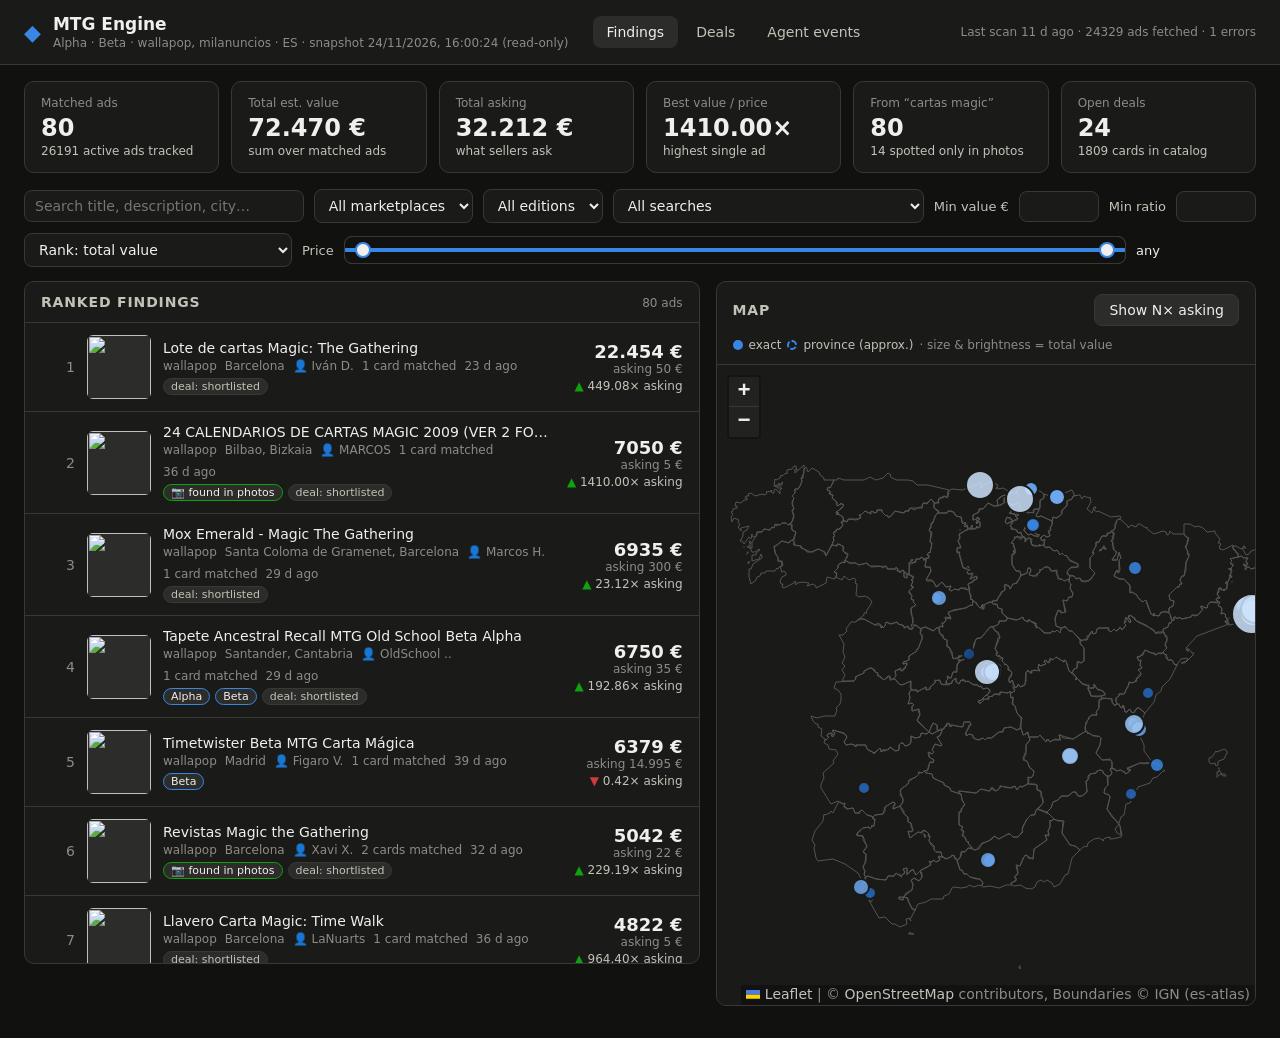
==== commit 6ad06186: "Dashboard snapshot 2026-11-24T16:00:31Z: {"fetched": 24329, "new": 196, "updated": 227, "matched": 0" ====
--- a/site/index.html
+++ b/site/index.html
@@ -95,7 +95,7 @@
   <div id="toast" class="toast" role="status" aria-live="polite"></div>
 
   <script src="static/vendor/leaflet/leaflet.js"></script>
-  <script>window.MTG_STATIC = {"generated_at": "2026-11-23T16:07:23.266316+00:00", "config": {"map_center": [40.2, -3.7], "map_zoom": 6, "country": "ES", "stages": ["new", "shortlisted", "contacted", "negotiating", "agreed", "paid", "shipped", "received", "rejected", "cancelled"], "marketplaces": ["wallapop", "milanuncios"], "games": {"mtg": {"targets": [{"set_code": "lea", "label": "Alpha"}, {"set_code": "leb", "label": "Beta"}]}}, "vision_enabled": true, "map": {"tiles": "osm_dark", "boundaries": "es-provinces.geojson"}}, "stats": {"listings_active": 26189, "listings_matched": 81, "needs_review": 108, "matched_generic": 81, "photo_finds": 14, "max_price_eur": 14995.0, "total_value_eur": 72540.04, "total_asking_eur": 32306.75, "best_ratio": 1410.0, "cards_in_catalog": 1809, "matched_by_marketplace": {"wallapop": 81}, "deals_by_stage": {"rejected": 25, "shortlisted": 24}, "last_scan": {"started_at": "2026-11-23T14:52:34.190767", "finished_at": "2026-11-23T15:22:32.354574", "stats": {"fetched": 24314, "new": 322, "updated": 304, "matched": 1, "photo_checked": 0, "deals_opened": 0, "errors": 1, "photo_deferred": 322}, "errors": ["milanuncios unreachable: BlockedError: apify actor returned no ads for 'cartas magic': Free plan limit reached. You have used all 10 free runs. Upgrade your plan to continue scraping."]}}, "deals": [{"id": 49, "listing_id": "wallapop:e65qxqrkmg6o", "stage": "shortlisted", "assigned_agent": null, "offer_price_eur": null, "agreed_price_eur": null, "shipping": {}, "notes": [{"at": "2026-11-14T12:30:15.217986+00:00", "by": "outreach", "text": "first-contact draft created"}], "drafts": [{"at": "2026-11-14T12:30:15.217924+00:00", "by": "outreach", "channel": "draft", "text": "Hola, me interesa tu anuncio \"Carta Magic Power Surge\". ¿Podrías enviarme fotos de las esquinas, el dorso y el borde de Power Surge? ¿Siguen disponibles? Podría pagar por la plataforma con envío. ¡Gracias!", "status": "pending_approval"}], "created_at": "2026-11-14T12:27:37.673780", "updated_at": "2026-11-14T12:30:15.218448", "allowed_next": ["contacted", "rejected"], "listing": {"id": "wallapop:e65qxqrkmg6o", "marketplace": "wallapop", "game": "mtg", "url": "https://es.wallapop.com/item/carta-magic-power-surge-1323933700", "title": "Carta Magic Power Surge", "description": "Carta de Magic: The Gathering, Power Surge.\n\n- Tipo: Encantamiento.\n- Ilustración de Douglas Schuler. Escucho ofertas ", "price_eur": 1.0, "city": "Granada", "region": "Granada", "lat": 37.17721781285822, "lon": -3.610427112522372, "geo_precision": "exact", "seller_name": "Coleccionismo  T.", "seller_id": "nz0mx3ydodjo", "seller": {"name": "Coleccionismo  T.", "url": "https://www.wallapop.com/user/joser-482865227", "rating": 5.0, "reviews": 1, "sold": 5, "on_sale": 2, "top_profile": false, "verified": null, "type": null, "since": "2026-10-16"}, "photo_scan": true, "images": ["https://cdn.wallapop.com/images/10420/lw/8h/__/c10420p1323933700/i6864060759.jpg?pictureSize=W800"], "published_at": "2026-11-13T13:57:14.315000", "first_seen_at": "2026-11-14T11:35:58.698336", "last_seen_at": "2026-11-23T14:54:25.032658", "status": "active", "is_demo": false, "est_total_value": 73.03, "est_score": 54.26, "value_ratio": 73.03, "match_count": 1, "editions": [], "flags": ["text_alpha_beta_wording"], "needs_review": false, "deal": {"id": 49, "listing_id": "wallapop:e65qxqrkmg6o", "stage": "shortlisted", "assigned_agent": null, "offer_price_eur": null, "agreed_price_eur": null, "shipping": {}, "notes": [{"at": "2026-11-14T12:30:15.217986+00:00", "by": "outreach", "text": "first-contact draft created"}], "drafts": [{"at": "2026-11-14T12:30:15.217924+00:00", "by": "outreach", "channel": "draft", "text": "Hola, me interesa tu anuncio \"Carta Magic Power Surge\". ¿Podrías enviarme fotos de las esquinas, el dorso y el borde de Power Surge? ¿Siguen disponibles? Podría pagar por la plataforma con envío. ¡Gracias!", "status": "pending_approval"}], "created_at": "2026-11-14T12:27:37.673780", "updated_at": "2026-11-14T12:30:15.218448", "allowed_next": ["contacted", "rejected"]}, "matches": [{"id": 36159, "card_id": "f52eb10a-a9eb-44b7-95ae-12fb551c8fa5", "name": "Power Surge", "set_code": "leb", "set_name": "Limited Edition Beta", "rarity": "rare", "image_url": "https://cards.scryfall.io/large/front/f/5/f52eb10a-a9eb-44b7-95ae-12fb551c8fa5.jpg?1783948621", "quantity": 1, "confidence": 0.743, "source": "text+vision", "matched_text": "a magic power surge carta d", "unit_value_eur": 73.03, "line_value_eur": 73.03, "price_source": "cardmarket_median", "edition_ambiguous": true, "status": "auto"}]}}, {"id": 48, "listing_id": "wallapop:w67vmvevdw6x", "stage": "shortlisted", "assigned_agent": null, "offer_price_eur": null, "agreed_price_eur": null, "shipping": {}, "notes": [{"at": "2026-11-14T12:30:15.215085+00:00", "by": "outreach", "text": "first-contact draft created"}], "drafts": [{"at": "2026-11-14T12:30:15.215007+00:00", "by": "outreach", "channel": "draft", "text": "Hola, me interesa tu anuncio \"MTG Icy Manipulator Beta\". ¿Podrías enviarme fotos de las esquinas, el dorso y el borde de Icy Manipulator? ¿Siguen disponibles? Podría pagar por la plataforma con envío. ¡Gracias!", "status": "pending_approval"}], "created_at": "2026-11-14T11:37:15.373843", "updated_at": "2026-11-14T12:30:15.216506", "allowed_next": ["contacted", "rejected"], "listing": {"id": "wallapop:w67vmvevdw6x", "marketplace": "wallapop", "game": "mtg", "url": "https://es.wallapop.com/item/mtg-icy-manipulator-beta-1323941828", "title": "MTG Icy Manipulator Beta", "description": "Carta Magic Icy Manipulator de la edición básica Beta.\nNo tiene tinta (ninguna de mis cartas) ni roturas y tiene buen centering, a pesar de obviamente haberlo girado todo.", "price_eur": 145.0, "city": "Mundaka", "region": "Bizkaia", "lat": 43.4105322695167, "lon": -2.7040464717924193, "geo_precision": "exact", "seller_name": "Aitor Z.", "seller_id": "kmzn2xl1e0zn", "seller": {"name": "Aitor Z.", "url": "https://www.wallapop.com/user/aitorz-44495097", "rating": 5.0, "reviews": 28, "sold": 10, "on_sale": 5, "top_profile": false, "verified": true, "type": "Private", "since": "2016-05-07"}, "photo_scan": true, "images": ["https://cdn.wallapop.com/images/10420/lw/8o/__/c10420p1323941828/i6864098355.jpg?pictureSize=W800", "https://cdn.wallapop.com/images/10420/lw/8o/__/c10420p1323941828/i6864098365.jpg?pictureSize=W800"], "published_at": "2026-11-13T14:21:16.561000", "first_seen_at": "2026-11-14T11:37:15.308570", "last_seen_at": "2026-11-15T12:03:48.179929", "status": "gone", "is_demo": false, "est_total_value": 194.04, "est_score": 183.95, "value_ratio": 1.338, "match_count": 1, "editions": ["leb"], "flags": ["text_alpha_beta_wording"], "needs_review": false, "deal": {"id": 48, "listing_id": "wallapop:w67vmvevdw6x", "stage": "shortlisted", "assigned_agent": null, "offer_price_eur": null, "agreed_price_eur": null, "shipping": {}, "notes": [{"at": "2026-11-14T12:30:15.215085+00:00", "by": "outreach", "text": "first-contact draft created"}], "drafts": [{"at": "2026-11-14T12:30:15.215007+00:00", "by": "outreach", "channel": "draft", "text": "Hola, me interesa tu anuncio \"MTG Icy Manipulator Beta\". ¿Podrías enviarme fotos de las esquinas, el dorso y el borde de Icy Manipulator? ¿Siguen disponibles? Podría pagar por la plataforma con envío. ¡Gracias!", "status": "pending_approval"}], "created_at": "2026-11-14T11:37:15.373843", "updated_at": "2026-11-14T12:30:15.216506", "allowed_next": ["contacted", "rejected"]}, "matches": [{"id": 33919, "card_id": "d27608e7-6539-4813-95b6-d8847cdc6a12", "name": "Icy Manipulator", "set_code": "leb", "set_name": "Limited Edition Beta", "rarity": "uncommon", "image_url": "https://cards.scryfall.io/large/front/d/2/d27608e7-6539-4813-95b6-d8847cdc6a12.jpg?1783948604", "quantity": 1, "confidence": 0.948, "source": "text+vision", "matched_text": "mtg icy manipulator beta ca", "unit_value_eur": 194.04, "line_value_eur": 194.04, "price_source": "cardmarket_median", "edition_ambiguous": false, "status": "auto"}]}}, {"id": 47, "listing_id": "wallapop:w67vmyoym86x", "stage": "shortlisted", "assigned_agent": null, "offer_price_eur": null, "agreed_price_eur": null, "shipping": {}, "notes": [{"at": "2026-11-12T13:59:52.353443+00:00", "by": "outreach", "text": "first-contact draft created"}], "drafts": [{"at": "2026-11-12T13:59:52.353367+00:00", "by": "outreach", "channel": "draft", "text": "Hola, me interesa tu anuncio \"Lote de cartas Magic: The Gathering\". ¿Podrías enviarme fotos de las esquinas, el dorso y el borde de Black Lotus? ¿Siguen disponibles? Podría pagar por la plataforma con envío. ¡Gracias!", "status": "pending_approval"}], "created_at": "2026-11-12T13:54:11.383403", "updated_at": "2026-11-12T13:59:52.355076", "allowed_next": ["contacted", "rejected"], "listing": {"id": "wallapop:w67vmyoym86x", "marketplace": "wallapop", "game": "mtg", "url": "https://es.wallapop.com/item/lote-de-cartas-magic-the-gathering-1323360528", "title": "Lote de cartas Magic: The Gathering", "description": "Colección de cartas de Magic: The Gathering que incluye varios mazos y cartas individuales destacadas.\nEste lote contiene 120 cartas echas por mi , de las cuales algunas son alteradas y otras míticas de Magic \n- Cartas individuales expuestas, incluyendo Mox Diamond y Black Lotus.", "price_eur": 50.0, "city": "Barcelona", "region": "Barcelona", "lat": 41.380701957141596, "lon": 2.1600974150404015, "geo_precision": "exact", "seller_name": "Iván D.", "seller_id": "36ew8x2xkq6d", "seller": {"name": "Iván D.", "url": "https://www.wallapop.com/user/ivand-439564415", "rating": 4.9, "reviews": 225, "sold": 215, "on_sale": 66, "top_profile": true, "verified": true, "type": "Private", "since": "2023-07-09"}, "photo_scan": true, "images": ["https://cdn.wallapop.com/images/10420/lv/w7/__/c10420p1323360528/i6860713227.jpg?pictureSize=W800"], "published_at": "2026-11-11T18:45:48.822000", "first_seen_at": "2026-11-12T12:53:42.093230", "last_seen_at": "2026-11-23T14:54:58.337063", "status": "active", "is_demo": false, "est_total_value": 22454.09, "est_score": 11721.03, "value_ratio": 449.082, "match_count": 1, "editions": [], "flags": [], "needs_review": false, "deal": {"id": 47, "listing_id": "wallapop:w67vmyoym86x", "stage": "shortlisted", "assigned_agent": null, "offer_price_eur": null, "agreed_price_eur": null, "shipping": {}, "notes": [{"at": "2026-11-12T13:59:52.353443+00:00", "by": "outreach", "text": "first-contact draft created"}], "drafts": [{"at": "2026-11-12T13:59:52.353367+00:00", "by": "outreach", "channel": "draft", "text": "Hola, me interesa tu anuncio \"Lote de cartas Magic: The Gathering\". ¿Podrías enviarme fotos de las esquinas, el dorso y el borde de Black Lotus? ¿Siguen disponibles? Podría pagar por la plataforma con envío. ¡Gracias!", "status": "pending_approval"}], "created_at": "2026-11-12T13:54:11.383403", "updated_at": "2026-11-12T13:59:52.355076", "allowed_next": ["contacted", "rejected"]}, "matches": [{"id": 36184, "card_id": "b3a69a1c-c80f-4413-a6fd-ae54cabbce28", "name": "Black Lotus", "set_code": "leb", "set_name": "Limited Edition Beta", "rarity": "rare", "image_url": "https://cards.scryfall.io/large/front/b/3/b3a69a1c-c80f-4413-a6fd-ae54cabbce28.jpg?1783948607", "quantity": 1, "confidence": 0.522, "source": "text+vision", "matched_text": "amond y black lotus", "unit_value_eur": 22454.09, "line_value_eur": 22454.09, "price_source": "cardmarket_median", "edition_ambiguous": true, "status": "auto"}]}}, {"id": 46, "listing_id": "wallapop:8z88molxqrz3", "stage": "shortlisted", "assigned_agent": null, "offer_price_eur": null, "agreed_price_eur": null, "shipping": {}, "notes": [{"at": "2026-11-08T12:24:48.506881+00:00", "by": "outreach", "text": "first-contact draft created"}], "drafts": [{"at": "2026-11-08T12:24:48.506796+00:00", "by": "outreach", "channel": "draft", "text": "Hola, me interesa tu anuncio \"Tapete Ancestral Recall MTG Old School Beta Alpha\". ¿Podrías enviarme fotos de las esquinas, el dorso y el borde de Ancestral Recall? ¿Siguen disponibles? Podría pagar por la plataforma con envío. ¡Gracias!", "status": "pending_approval"}], "created_at": "2026-11-08T11:38:00.533223", "updated_at": "2026-11-08T12:24:48.508937", "allowed_next": ["contacted", "rejected"], "listing": {"id": "wallapop:8z88molxqrz3", "marketplace": "wallapop", "game": "mtg", "url": "https://es.wallapop.com/item/tapete-playmat-ancestral-recall-mtg-1321337122", "title": "Tapete Ancestral Recall MTG Old School Beta Alpha", "description": "\nVENDO:\n\nTapete de juego para Magic The Gathering,\nmodelo Ancestral Recall,Old School\n\n- Calidad Top\n- Nitidez increíble\n- Diseño inspirado en el arte clásico\n- Con costuras para más durabilidad\n- Parte trasera antideslizante\n- Ideal para proteger tus cartas en partidas\n- Medidas aproximadas en cm 60x35\n- Playmat Unico\n\n+Producto NO original+\n\nTotalmente nuevo a estrenar\n\n(Lo que ves es lo que compras)\n\nPregunta sin compromiso , si necesitas más fotos o si tienes alguna duda , contestaré lo antes posible\n\nEnvío bien protegido con burbujas\n\nSolo envíos por CORREOS\n\nNo te quedes sin él a un gran precio\n\n*No se admiten devoluciones*", "price_eur": 35.0, "city": "Santander", "region": "Cantabria", "lat": 43.46392934022969, "lon": -3.8263044270551196, "geo_precision": "exact", "seller_name": "OldSchool ..", "seller_id": "4w672g1l4yzx", "seller": {"name": "OldSchool ..", "url": "https://www.wallapop.com/user/borjac-144621052", "rating": 5.0, "reviews": 95, "sold": 18, "on_sale": 10, "top_profile": false, "verified": true, "type": "Private", "since": "2018-10-29"}, "photo_scan": true, "images": ["https://cdn.wallapop.com/images/10420/lu/ou/__/c10420p1321337122/i6856416621.jpg?pictureSize=W800", "https://cdn.wallapop.com/images/10420/lu/ou/__/c10420p1321337122/i6856430408.jpg?pictureSize=W800"], "published_at": "2026-11-06T08:55:27.242000", "first_seen_at": "2026-11-06T12:25:24.729373", "last_seen_at": "2026-11-23T15:14:18.433277", "status": "active", "is_demo": false, "est_total_value": 6749.99, "est_score": 5062.49, "value_ratio": 192.857, "match_count": 1, "editions": ["lea", "leb"], "flags": [], "needs_review": false, "deal": {"id": 46, "listing_id": "wallapop:8z88molxqrz3", "stage": "shortlisted", "assigned_agent": null, "offer_price_eur": null, "agreed_price_eur": null, "shipping": {}, "notes": [{"at": "2026-11-08T12:24:48.506881+00:00", "by": "outreach", "text": "first-contact draft created"}], "drafts": [{"at": "2026-11-08T12:24:48.506796+00:00", "by": "outreach", "channel": "draft", "text": "Hola, me interesa tu anuncio \"Tapete Ancestral Recall MTG Old School Beta Alpha\". ¿Podrías enviarme fotos de las esquinas, el dorso y el borde de Ancestral Recall? ¿Siguen disponibles? Podría pagar por la plataforma con envío. ¡Gracias!", "status": "pending_approval"}], "created_at": "2026-11-08T11:38:00.533223", "updated_at": "2026-11-08T12:24:48.508937", "allowed_next": ["contacted", "rejected"]}, "matches": [{"id": 36142, "card_id": "46b0a5c2-ac85-448e-9e87-12fc74fd4147", "name": "Ancestral Recall", "set_code": "leb", "set_name": "Limited Edition Beta", "rarity": "rare", "image_url": "https://cards.scryfall.io/large/front/4/6/46b0a5c2-ac85-448e-9e87-12fc74fd4147.jpg?1783948647", "quantity": 1, "confidence": 0.75, "source": "text", "matched_text": "tapete ancestral recall mtg old", "unit_value_eur": 6749.99, "line_value_eur": 6749.99, "price_source": "cardmarket_median", "edition_ambiguous": true, "status": "auto"}]}}, {"id": 45, "listing_id": "wallapop:4z489vo8prjy", "stage": "shortlisted", "assigned_agent": null, "offer_price_eur": null, "agreed_price_eur": null, "shipping": {}, "notes": [{"at": "2026-11-07T11:59:28.034366+00:00", "by": "outreach", "text": "first-contact draft created"}], "drafts": [{"at": "2026-11-07T11:59:28.034317+00:00", "by": "outreach", "channel": "draft", "text": "Hola, me interesa tu anuncio \"Mox Emerald - Magic The Gathering\". ¿Podrías enviarme fotos de las esquinas, el dorso y el borde de Mox Emerald? ¿Siguen disponibles? Podría pagar por la plataforma con envío. ¡Gracias!", "status": "pending_approval"}], "created_at": "2026-11-07T11:46:46.802893", "updated_at": "2026-11-07T11:59:28.035548", "allowed_next": ["contacted", "rejected"], "listing": {"id": "wallapop:4z489vo8prjy", "marketplace": "wallapop", "game": "mtg", "url": "https://es.wallapop.com/item/mox-emerald-magic-the-gathering-1274687338", "title": "Mox Emerald - Magic The Gathering", "description": "Carta de Magic The Gathering, Mox Emerald.\n\n- Artefacto.\n- Ilustración de Dan Frazier.\n- Añade 1 maná verde a tu reserva de maná.", "price_eur": 300.0, "city": "Santa Coloma de Gramenet", "region": "Barcelona", "lat": 41.45519846050601, "lon": 2.211915870816789, "geo_precision": "exact", "seller_name": "Marcos H.", "seller_id": "ejk4wm21erzx", "seller": {"name": "Marcos H.", "url": "https://www.wallapop.com/user/marcosh-479761547", "rating": 0.0, "reviews": 0, "sold": 0, "on_sale": 1, "top_profile": false, "verified": null, "type": null, "since": "2026-06-22"}, "photo_scan": true, "images": ["https://cdn.wallapop.com/images/10420/l2/wz/__/c10420p1274687338/i6573126877.jpg?pictureSize=W800", "https://cdn.wallapop.com/images/10420/l2/wz/__/c10420p1274687338/i6579976502.jpg?pictureSize=W800"], "published_at": "2026-06-22T07:59:39.553000", "first_seen_at": "2026-11-07T11:23:13.506847", "last_seen_at": "2026-11-23T15:07:11.039260", "status": "active", "is_demo": false, "est_total_value": 6934.77, "est_score": 5554.75, "value_ratio": 23.116, "match_count": 1, "editions": [], "flags": [], "needs_review": false, "deal": {"id": 45, "listing_id": "wallapop:4z489vo8prjy", "stage": "shortlisted", "assigned_agent": null, "offer_price_eur": null, "agreed_price_eur": null, "shipping": {}, "notes": [{"at": "2026-11-07T11:59:28.034366+00:00", "by": "outreach", "text": "first-contact draft created"}], "drafts": [{"at": "2026-11-07T11:59:28.034317+00:00", "by": "outreach", "channel": "draft", "text": "Hola, me interesa tu anuncio \"Mox Emerald - Magic The Gathering\". ¿Podrías enviarme fotos de las esquinas, el dorso y el borde de Mox Emerald? ¿Siguen disponibles? Podría pagar por la plataforma con envío. ¡Gracias!", "status": "pending_approval"}], "created_at": "2026-11-07T11:46:46.802893", "updated_at": "2026-11-07T11:59:28.035548", "allowed_next": ["contacted", "rejected"]}, "matches": [{"id": 36134, "card_id": "ea5d9476-76be-48e7-b6a0-49ced25cb092", "name": "Mox Emerald", "set_code": "leb", "set_name": "Limited Edition Beta", "rarity": "rare", "image_url": "https://cards.scryfall.io/large/front/e/a/ea5d9476-76be-48e7-b6a0-49ced25cb092.jpg?1783948601", "quantity": 1, "confidence": 0.801, "source": "text+vision", "matched_text": "mox emerald magic t", "unit_value_eur": 6934.77, "line_value_eur": 6934.77, "price_source": "cardmarket_median", "edition_ambiguous": false, "status": "auto"}]}}, {"id": 44, "listing_id": "wallapop:qjwr1lxmpq6o", "stage": "shortlisted", "assigned_agent": null, "offer_price_eur": null, "agreed_price_eur": null, "shipping": {}, "notes": [{"at": "2026-11-06T13:22:40.235318+00:00", "by": "outreach", "text": "first-contact draft created"}], "drafts": [{"at": "2026-11-06T13:22:40.235231+00:00", "by": "outreach", "channel": "draft", "text": "Hola, me interesa tu anuncio \"Lote 4 Cartas Magic The Gathering beta\". ¿Podrías enviarme fotos de las esquinas, el dorso y el borde de Animate Dead, Disenchant, Psionic Blast, Serra Angel? ¿Siguen disponibles? Podría pagar por la plataforma con envío. ¡Gracias!", "status": "pending_approval"}], "created_at": "2026-11-06T12:42:18.096642", "updated_at": "2026-11-06T13:22:40.237220", "allowed_next": ["contacted", "rejected"], "listing": {"id": "wallapop:qjwr1lxmpq6o", "marketplace": "wallapop", "game": "mtg", "url": "https://es.wallapop.com/item/4-cartas-magic-the-gathering-1226561577", "title": "Lote 4 Cartas Magic The Gathering beta", "description": "Lote de 4 cartas de Magic The Gathering.\n\n- Disenchant 75\n- Animate Dead 350\n- Serra Angel 400\n- Psionic Blast 200 \nTodas 900e", "price_eur": 0.0, "city": "Albacete", "region": "Albacete", "lat": 38.993697831629554, "lon": -1.8545804995919326, "geo_precision": "exact", "seller_name": "✌ M.", "seller_id": "ke65gv8pmmjo", "seller": {"name": "✌ M.", "url": "https://www.wallapop.com/user/adrianm-32256000", "rating": 4.9, "reviews": 208, "sold": 148, "on_sale": 23, "top_profile": false, "verified": true, "type": "Private", "since": "2015-12-22"}, "photo_scan": true, "images": ["https://cdn.wallapop.com/images/10420/ka/9g/__/c10420p1226561577/i6265258621.jpg?pictureSize=W800", "https://cdn.wallapop.com/images/10420/ka/9g/__/c10420p1226561577/i6265258630.jpg?pictureSize=W800"], "published_at": "2026-02-03T02:04:58.801000", "first_seen_at": "2026-10-28T10:20:16.598306", "last_seen_at": "2026-11-23T15:21:30.448208", "status": "active", "is_demo": false, "est_total_value": 883.34, "est_score": 748.47, "value_ratio": null, "match_count": 4, "editions": ["leb"], "flags": [], "needs_review": false, "deal": {"id": 44, "listing_id": "wallapop:qjwr1lxmpq6o", "stage": "shortlisted", "assigned_agent": null, "offer_price_eur": null, "agreed_price_eur": null, "shipping": {}, "notes": [{"at": "2026-11-06T13:22:40.235318+00:00", "by": "outreach", "text": "first-contact draft created"}], "drafts": [{"at": "2026-11-06T13:22:40.235231+00:00", "by": "outreach", "channel": "draft", "text": "Hola, me interesa tu anuncio \"Lote 4 Cartas Magic The Gathering beta\". ¿Podrías enviarme fotos de las esquinas, el dorso y el borde de Animate Dead, Disenchant, Psionic Blast, Serra Angel? ¿Siguen disponibles? Podría pagar por la plataforma con envío. ¡Gracias!", "status": "pending_approval"}], "created_at": "2026-11-06T12:42:18.096642", "updated_at": "2026-11-06T13:22:40.237220", "allowed_next": ["contacted", "rejected"]}, "matches": [{"id": 36108, "card_id": "5669f9c8-2e94-47e2-a551-7efff317fb34", "name": "Serra Angel", "set_code": "leb", "set_name": "Limited Edition Beta", "rarity": "uncommon", "image_url": "https://cards.scryfall.io/large/front/5/6/5669f9c8-2e94-47e2-a551-7efff317fb34.jpg?1783948647", "quantity": 1, "confidence": 0.96, "source": "text+vision", "matched_text": "ead 350 serra angel 400 psi", "unit_value_eur": 346.44, "line_value_eur": 346.44, "price_source": "cardmarket_median", "edition_ambiguous": false, "status": "auto"}, {"id": 36111, "card_id": "8fd7861d-925f-4b4c-a4ab-60be6f43d50b", "name": "Animate Dead", "set_code": "lea", "set_name": "Limited Edition Alpha", "rarity": "uncommon", "image_url": "https://cards.scryfall.io/large/front/8/f/8fd7861d-925f-4b4c-a4ab-60be6f43d50b.jpg?1783948699", "quantity": 1, "confidence": 0.702, "source": "vision", "matched_text": "https://cdn.wallapop.com/images/10420/ka/9g/__/c10420p1226561577/i6265258621.jpg?pictureSize=W800", "unit_value_eur": 340.0, "line_value_eur": 340.0, "price_source": "cardmarket_median", "edition_ambiguous": true, "status": "auto"}, {"id": 36109, "card_id": "73b6b789-00c5-4d72-8fb3-6808bfbf0144", "name": "Psionic Blast", "set_code": "leb", "set_name": "Limited Edition Beta", "rarity": "uncommon", "image_url": "https://cards.scryfall.io/large/front/7/3/73b6b789-00c5-4d72-8fb3-6808bfbf0144.jpg?1783948641", "quantity": 1, "confidence": 0.9, "source": "text", "matched_text": "gel 400 psionic blast 200 tod", "unit_value_eur": 152.95, "line_value_eur": 152.95, "price_source": "cardmarket_median", "edition_ambiguous": false, "status": "auto"}, {"id": 36110, "card_id": "9d61d0a5-7e92-4413-9121-925e1876b64d", "name": "Disenchant", "set_code": "leb", "set_name": "Limited Edition Beta", "rarity": "common", "image_url": "https://cards.scryfall.io/large/front/9/d/9d61d0a5-7e92-4413-9121-925e1876b64d.jpg?1783948652", "quantity": 1, "confidence": 0.9, "source": "text", "matched_text": "thering disenchant 75 anim", "unit_value_eur": 43.95, "line_value_eur": 43.95, "price_source": "cardmarket_median", "edition_ambiguous": false, "status": "auto"}]}}, {"id": 43, "listing_id": "wallapop:0j28pxqqkvjy", "stage": "shortlisted", "assigned_agent": null, "offer_price_eur": null, "agreed_price_eur": null, "shipping": {}, "notes": [{"at": "2026-11-03T13:00:24.115807+00:00", "by": "outreach", "text": "first-contact draft created"}], "drafts": [{"at": "2026-11-03T13:00:24.115735+00:00", "by": "outreach", "channel": "draft", "text": "Hola, me interesa tu anuncio \"Revistas Magic the Gathering\". ¿Podrías enviarme fotos de las esquinas, el dorso y el borde de Mox Pearl, Swords to Plowshares? ¿Siguen disponibles? Podría pagar por la plataforma con envío. ¡Gracias!", "status": "pending_approval"}], "created_at": "2026-11-03T12:33:37.670486", "updated_at": "2026-11-03T13:00:24.117343", "allowed_next": ["contacted", "rejected"], "listing": {"id": "wallapop:0j28pxqqkvjy", "marketplace": "wallapop", "game": "mtg", "url": "https://es.wallapop.com/item/revistas-magic-the-gathering-1319934835", "title": "Revistas Magic the Gathering", "description": "Revistas Magic the Gathering.\nGuia Maestra Serra I y III.\nSpoiler de las primeras ediciones de Magic, con comentarios e imágenes.\nLas mejores cartas de la historia.\nIdeal para nostálgicos de la época. \nTrato en mano zon céntrica de Barcelona\nNo hagoenvíos, no tengo bizum.", "price_eur": 22.0, "city": "Barcelona", "region": "Barcelona", "lat": 41.38683766284379, "lon": 2.1731674262147687, "geo_precision": "exact", "seller_name": "Xavi X.", "seller_id": "vjrdr7k3n46k", "seller": {"name": "Xavi X.", "url": "https://www.wallapop.com/user/xavix-420714391", "rating": 5.0, "reviews": 38, "sold": 17, "on_sale": 156, "top_profile": false, "verified": null, "type": null, "since": "2022-05-08"}, "photo_scan": true, "images": ["https://cdn.wallapop.com/images/10420/lt/us/__/c10420p1319934835/i6838478548.jpg?pictureSize=W800", "https://cdn.wallapop.com/images/10420/lt/us/__/c10420p1319934835/i6838478721.jpg?pictureSize=W800", "https://cdn.wallapop.com/images/10420/lt/us/__/c10420p1319934835/i6838478726.jpg?pictureSize=W800", "https://cdn.wallapop.com/images/10420/lt/us/__/c10420p1319934835/i6838478735.jpg?pictureSize=W800", "https://cdn.wallapop.com/images/10420/lt/us/__/c10420p1319934835/i6838480122.jpg?pictureSize=W800", "https://cdn.wallapop.com/images/10420/lt/us/__/c10420p1319934835/i6838480148.jpg?pictureSize=W800", "https://cdn.wallapop.com/images/10420/lt/us/__/c10420p1319934835/i6838480169.jpg?pictureSize=W800", "https://cdn.wallapop.com/images/10420/lt/us/__/c10420p1319934835/i6838480132.jpg?pictureSize=W800", "https://cdn.wallapop.com/images/10420/lt/us/__/c10420p1319934835/i6838480156.jpg?pictureSize=W800"], "published_at": "2026-11-02T17:06:40.848000", "first_seen_at": "2026-11-03T12:21:53.569783", "last_seen_at": "2026-11-23T15:19:43.496024", "status": "active", "is_demo": false, "est_total_value": 5042.18, "est_score": 2977.54, "value_ratio": 229.19, "match_count": 2, "editions": [], "flags": ["photo_match"], "needs_review": false, "deal": {"id": 43, "listing_id": "wallapop:0j28pxqqkvjy", "stage": "shortlisted", "assigned_agent": null, "offer_price_eur": null, "agreed_price_eur": null, "shipping": {}, "notes": [{"at": "2026-11-03T13:00:24.115807+00:00", "by": "outreach", "text": "first-contact draft created"}], "drafts": [{"at": "2026-11-03T13:00:24.115735+00:00", "by": "outreach", "channel": "draft", "text": "Hola, me interesa tu anuncio \"Revistas Magic the Gathering\". ¿Podrías enviarme fotos de las esquinas, el dorso y el borde de Mox Pearl, Swords to Plowshares? ¿Siguen disponibles? Podría pagar por la plataforma con envío. ¡Gracias!", "status": "pending_approval"}], "created_at": "2026-11-03T12:33:37.670486", "updated_at": "2026-11-03T13:00:24.117343", "allowed_next": ["contacted", "rejected"]}, "matches": [{"id": 36073, "card_id": "4da892c5-071f-416f-9e42-c4bff102eb88", "name": "Mox Pearl", "set_code": "leb", "set_name": "Limited Edition Beta", "rarity": "rare", "image_url": "https://cards.scryfall.io/large/front/4/d/4da892c5-071f-416f-9e42-c4bff102eb88.jpg?1783948600", "quantity": 1, "confidence": 0.588, "source": "vision", "matched_text": "https://cdn.wallapop.com/images/10420/lt/us/__/c10420p1319934835/i6838478735.jpg?pictureSize=W800", "unit_value_eur": 4462.97, "line_value_eur": 4462.97, "price_source": "cardmarket_median", "edition_ambiguous": true, "status": "auto"}, {"id": 36072, "card_id": "255099be-c64e-4f6a-8463-4fc058d6908d", "name": "Swords to Plowshares", "set_code": "leb", "set_name": "Limited Edition Beta", "rarity": "uncommon", "image_url": "https://cards.scryfall.io/large/front/2/5/255099be-c64e-4f6a-8463-4fc058d6908d.jpg?1783948648", "quantity": 1, "confidence": 0.61, "source": "vision", "matched_text": "https://cdn.wallapop.com/images/10420/lt/us/__/c10420p1319934835/i6838478735.jpg?pictureSize=W800", "unit_value_eur": 579.21, "line_value_eur": 579.21, "price_source": "cardmarket_median", "edition_ambiguous": true, "status": "auto"}]}}, {"id": 36, "listing_id": "wallapop:nzxyyd9mlej2", "stage": "rejected", "assigned_agent": null, "offer_price_eur": null, "agreed_price_eur": null, "shipping": {}, "notes": [{"at": "2026-10-31T15:52:47.614701+00:00", "by": "outreach", "text": "first-contact draft created"}, {"at": "2026-11-02T13:11:23.659332+00:00", "by": "system:recheck", "text": "auto-rejected: no Alpha/Beta cards after re-check (no matches)"}], "drafts": [{"at": "2026-10-31T15:52:47.614651+00:00", "by": "outreach", "channel": "draft", "text": "Hola, me interesa tu anuncio \"carta magic centro disruptor\". ¿Podrías enviarme fotos de las esquinas, el dorso y el borde de Disrupting Scepter? ¿Siguen disponibles? Podría pagar por la plataforma con envío. ¡Gracias!", "status": "pending_approval"}], "created_at": "2026-10-31T14:19:13.569306", "updated_at": "2026-11-02T13:11:23.659619", "allowed_next": [], "listing": {"id": "wallapop:nzxyyd9mlej2", "marketplace": "wallapop", "game": "mtg", "url": "https://es.wallapop.com/item/carta-magic-centro-disruptor-597354654", "title": "carta magic centro disruptor", "description": "original ", "price_eur": 6.0, "city": "Torrejón de Ardoz", "region": "Madrid", "lat": 40.456791998178154, "lon": -3.4698003671532582, "geo_precision": "exact", "seller_name": "Dragon B.", "seller_id": "evjr158x1l6k", "seller": {"name": "Dragon B.", "url": "https://www.wallapop.com/user/enriqueb-77517743", "rating": 5.0, "reviews": 44, "sold": 69, "on_sale": 77, "top_profile": false, "verified": true, "type": "Private", "since": "2018-01-13"}, "photo_scan": true, "images": ["https://cdn.wallapop.com/images/10420/9v/nd/__/c10420p597354654/i1851206497.jpg?pictureSize=W800", "https://cdn.wallapop.com/images/10420/9v/nd/__/c10420p597354654/i1851193336.jpg?pictureSize=W800"], "published_at": "2021-01-24T17:54:21", "first_seen_at": "2026-10-30T19:31:58.637229", "last_seen_at": "2026-11-23T15:12:17.183601", "status": "active", "is_demo": false, "est_total_value": 0.0, "est_score": 0.0, "value_ratio": null, "match_count": 0, "editions": [], "flags": [], "needs_review": false, "deal": {"id": 36, "listing_id": "wallapop:nzxyyd9mlej2", "stage": "rejected", "assigned_agent": null, "offer_price_eur": null, "agreed_price_eur": null, "shipping": {}, "notes": [{"at": "2026-10-31T15:52:47.614701+00:00", "by": "outreach", "text": "first-contact draft created"}, {"at": "2026-11-02T13:11:23.659332+00:00", "by": "system:recheck", "text": "auto-rejected: no Alpha/Beta cards after re-check (no matches)"}], "drafts": [{"at": "2026-10-31T15:52:47.614651+00:00", "by": "outreach", "channel": "draft", "text": "Hola, me interesa tu anuncio \"carta magic centro disruptor\". ¿Podrías enviarme fotos de las esquinas, el dorso y el borde de Disrupting Scepter? ¿Siguen disponibles? Podría pagar por la plataforma con envío. ¡Gracias!", "status": "pending_approval"}], "created_at": "2026-10-31T14:19:13.569306", "updated_at": "2026-11-02T13:11:23.659619", "allowed_next": []}, "matches": []}}, {"id": 35, "listing_id": "wallapop:mzn3e0xg42jn", "stage": "rejected", "assigned_agent": null, "offer_price_eur": null, "agreed_price_eur": null, "shipping": {}, "notes": [{"at": "2026-10-31T15:52:47.612377+00:00", "by": "outreach", "text": "first-contact draft created"}, {"at": "2026-11-02T13:10:54.144625+00:00", "by": "system:recheck", "text": "auto-rejected: no Alpha/Beta cards after re-check (4a edicion)"}], "drafts": [{"at": "2026-10-31T15:52:47.612305+00:00", "by": "outreach", "channel": "draft", "text": "Hola, me interesa tu anuncio \"3x Cartas MTG 4ª Edición Borde Negro old School\". ¿Podrías enviarme fotos de las esquinas, el dorso y el borde de Disenchant? ¿Siguen disponibles? Podría pagar por la plataforma con envío. ¡Gracias!", "status": "pending_approval"}], "created_at": "2026-10-31T14:09:54.776282", "updated_at": "2026-11-02T13:10:54.144957", "allowed_next": [], "listing": {"id": "wallapop:mzn3e0xg42jn", "marketplace": "wallapop", "game": "mtg", "url": "https://es.wallapop.com/item/3x-cartas-mtg-4-edicion-borde-negro-1229424197", "title": "3x Cartas MTG 4ª Edición Borde Negro old School", "description": "Conjunto de tres cartas de Magic: The Gathering de la 4ª Edición.\n\n- Desencantar\n- Canalizar\n- Flujo energético\n\n#magic #mtg ", "price_eur": 20.0, "city": "Malgrat de mar", "region": "Barcelona", "lat": 41.66127323475849, "lon": 2.7603359682156374, "geo_precision": "exact", "seller_name": "Lau ..", "seller_id": "x6qk5v5on56y", "seller": {"name": "Lau ..", "url": "https://www.wallapop.com/user/oscarl-368915590", "rating": 5.0, "reviews": 116, "sold": 132, "on_sale": 160, "top_profile": false, "verified": true, "type": "Private", "since": "2020-10-28"}, "photo_scan": true, "images": ["https://cdn.wallapop.com/images/10420/kb/yt/__/c10420p1229424197/i6285036034.jpg?pictureSize=W800", "https://cdn.wallapop.com/images/10420/kb/yt/__/c10420p1229424197/i6285036074.jpg?pictureSize=W800"], "published_at": "2026-02-10T10:53:29.696000", "first_seen_at": "2026-10-30T19:32:04.755915", "last_seen_at": "2026-11-23T15:12:30.444829", "status": "active", "is_demo": false, "est_total_value": 0.0, "est_score": 0.0, "value_ratio": null, "match_count": 0, "editions": [], "flags": ["4a edicion"], "needs_review": false, "deal": {"id": 35, "listing_id": "wallapop:mzn3e0xg42jn", "stage": "rejected", "assigned_agent": null, "offer_price_eur": null, "agreed_price_eur": null, "shipping": {}, "notes": [{"at": "2026-10-31T15:52:47.612377+00:00", "by": "outreach", "text": "first-contact draft created"}, {"at": "2026-11-02T13:10:54.144625+00:00", "by": "system:recheck", "text": "auto-rejected: no Alpha/Beta cards after re-check (4a edicion)"}], "drafts": [{"at": "2026-10-31T15:52:47.612305+00:00", "by": "outreach", "channel": "draft", "text": "Hola, me interesa tu anuncio \"3x Cartas MTG 4ª Edición Borde Negro old School\". ¿Podrías enviarme fotos de las esquinas, el dorso y el borde de Disenchant? ¿Siguen disponibles? Podría pagar por la plataforma con envío. ¡Gracias!", "status": "pending_approval"}], "created_at": "2026-10-31T14:09:54.776282", "updated_at": "2026-11-02T13:10:54.144957", "allowed_next": []}, "matches": []}}, {"id": 23, "listing_id": "wallapop:mzn3dnn8myjn", "stage": "rejected", "assigned_agent": null, "offer_price_eur": null, "agreed_price_eur": null, "shipping": {}, "notes": [{"at": "2026-10-31T00:35:35.289497+00:00", "by": "outreach", "text": "first-contact draft created"}, {"at": "2026-11-02T13:10:51.583700+00:00", "by": "system:recheck", "text": "auto-rejected: no Alpha/Beta cards after re-check (no matches)"}], "drafts": [{"at": "2026-10-31T00:35:35.289410+00:00", "by": "outreach", "channel": "draft", "text": "Hola, me interesa tu anuncio \"Carta Magic Kelsinko Ranger\". ¿Podrías enviarme fotos de las esquinas, el dorso y el borde de Disenchant? ¿Siguen disponibles? Podría pagar por la plataforma con envío. ¡Gracias!", "status": "pending_approval"}], "created_at": "2026-10-30T15:53:35.152779", "updated_at": "2026-11-02T13:10:51.584041", "allowed_next": [], "listing": {"id": "wallapop:mzn3dnn8myjn", "marketplace": "wallapop", "game": "mtg", "url": "https://es.wallapop.com/item/carta-magic-kelsinko-ranger-1296514101", "title": "Carta Magic Kelsinko Ranger", "description": "Se vende todo el lote por 2000 euros!!! A 10 euros la carta.\n\nCarta de Magic: The Gathering, Kelsinko Ranger.\n\n- Ilustración de Mark Poole.\n- Publicada en 1995.\n- Habilidad: Target green creature gains first strike until end of turn.", "price_eur": 1.0, "city": "Barcelona", "region": "Barcelona", "lat": 41.37994717469681, "lon": 2.129406335957196, "geo_precision": "exact", "seller_name": "Guillem M.", "seller_id": "wzvy09ryy1zl", "seller": {"name": "Guillem M.", "url": "https://www.wallapop.com/user/guillemm-445921989", "rating": 5.0, "reviews": 5, "sold": 0, "on_sale": 24, "top_profile": false, "verified": null, "type": null, "since": "2023-12-07"}, "photo_scan": true, "images": ["https://cdn.wallapop.com/images/10420/lf/ws/__/c10420p1296514101/i6703239890.jpg?pictureSize=W800", "https://cdn.wallapop.com/images/10420/lf/ws/__/c10420p1296514101/i6703239929.jpg?pictureSize=W800", "https://cdn.wallapop.com/images/10420/lf/ws/__/c10420p1296514101/i6703239960.jpg?pictureSize=W800", "https://cdn.wallapop.com/images/10420/lf/ws/__/c10420p1296514101/i6703239987.jpg?pictureSize=W800", "https://cdn.wallapop.com/images/10420/lf/ws/__/c10420p1296514101/i6703240005.jpg?pictureSize=W800", "https://cdn.wallapop.com/images/10420/lf/ws/__/c10420p1296514101/i6703240028.jpg?pictureSize=W800", "https://cdn.wallapop.com/images/10420/lf/ws/__/c10420p1296514101/i6703240047.jpg?pictureSize=W800", "https://cdn.wallapop.com/images/10420/lf/ws/__/c10420p1296514101/i6703240065.jpg?pictureSize=W800", "https://cdn.wallapop.com/images/10420/lf/ws/__/c10420p1296514101/i6703240079.jpg?pictureSize=W800", "https://cdn.wallapop.com/images/10420/lf/ws/__/c10420p1296514101/i6703240095.jpg?pictureSize=W800"], "published_at": "2026-08-30T17:16:04.855000", "first_seen_at": "2026-10-30T15:53:19.884795", "last_seen_at": "2026-11-23T15:00:46.844979", "status": "active", "is_demo": false, "est_total_value": 0.0, "est_score": 0.0, "value_ratio": null, "match_count": 0, "editions": [], "flags": [], "needs_review": false, "deal": {"id": 23, "listing_id": "wallapop:mzn3dnn8myjn", "stage": "rejected", "assigned_agent": null, "offer_price_eur": null, "agreed_price_eur": null, "shipping": {}, "notes": [{"at": "2026-10-31T00:35:35.289497+00:00", "by": "outreach", "text": "first-contact draft created"}, {"at": "2026-11-02T13:10:51.583700+00:00", "by": "system:recheck", "text": "auto-rejected: no Alpha/Beta cards after re-check (no matches)"}], "drafts": [{"at": "2026-10-31T00:35:35.289410+00:00", "by": "outreach", "channel": "draft", "text": "Hola, me interesa tu anuncio \"Carta Magic Kelsinko Ranger\". ¿Podrías enviarme fotos de las esquinas, el dorso y el borde de Disenchant? ¿Siguen disponibles? Podría pagar por la plataforma con envío. ¡Gracias!", "status": "pending_approval"}], "created_at": "2026-10-30T15:53:35.152779", "updated_at": "2026-11-02T13:10:51.584041", "allowed_next": []}, "matches": []}}, {"id": 32, "listing_id": "wallapop:qzmmd7xxrozv", "stage": "rejected", "assigned_agent": null, "offer_price_eur": null, "agreed_price_eur": null, "shipping": {}, "notes": [{"at": "2026-10-31T15:52:47.603223+00:00", "by": "outreach", "text": "first-contact draft created"}, {"at": "2026-11-02T13:08:32.412244+00:00", "by": "system:recheck", "text": "auto-rejected: no Alpha/Beta cards after re-check (no matches)"}], "drafts": [{"at": "2026-10-31T15:52:47.603139+00:00", "by": "outreach", "channel": "draft", "text": "Hola, me interesa tu anuncio \"MTG Atadura de pureza\". ¿Podrías enviarme fotos de las esquinas, el dorso y el borde de Purelace? ¿Siguen disponibles? Podría pagar por la plataforma con envío. ¡Gracias!", "status": "pending_approval"}], "created_at": "2026-10-31T11:32:29.589441", "updated_at": "2026-11-02T13:08:32.412537", "allowed_next": [], "listing": {"id": "wallapop:qzmmd7xxrozv", "marketplace": "wallapop", "game": "mtg", "url": "https://es.wallapop.com/item/mtg-atadura-de-pureza-1284535808", "title": "MTG Atadura de pureza", "description": "Carta de Magic: The Gathering, Atadura de pureza.\n\n- Tipo: Interrupción.\n- Ilustración de Sandra Everingham.\n- Publicada por Wizards of the Coast en 1995.", "price_eur": 5.0, "city": "Madrid", "region": "Madrid", "lat": 40.3853734709153, "lon": -3.614031791174728, "geo_precision": "exact", "seller_name": "Victor D.", "seller_id": "nzx5v4xgg562", "seller": {"name": "Victor D.", "url": "https://www.wallapop.com/user/victord-479659130", "rating": 5.0, "reviews": 27, "sold": 29, "on_sale": 198, "top_profile": true, "verified": true, "type": "Private", "since": "2026-06-18"}, "photo_scan": true, "images": ["https://cdn.wallapop.com/images/10420/l8/s2/__/c10420p1284535808/i6633684437.jpg?pictureSize=W800", "https://cdn.wallapop.com/images/10420/l8/s2/__/c10420p1284535808/i6633684438.jpg?pictureSize=W800"], "published_at": "2026-07-24T06:51:17.312000", "first_seen_at": "2026-10-30T19:36:11.973250", "last_seen_at": "2026-11-23T15:16:23.651636", "status": "active", "is_demo": false, "est_total_value": 0.0, "est_score": 0.0, "value_ratio": null, "match_count": 0, "editions": [], "flags": [], "needs_review": false, "deal": {"id": 32, "listing_id": "wallapop:qzmmd7xxrozv", "stage": "rejected", "assigned_agent": null, "offer_price_eur": null, "agreed_price_eur": null, "shipping": {}, "notes": [{"at": "2026-10-31T15:52:47.603223+00:00", "by": "outreach", "text": "first-contact draft created"}, {"at": "2026-11-02T13:08:32.412244+00:00", "by": "system:recheck", "text": "auto-rejected: no Alpha/Beta cards after re-check (no matches)"}], "drafts": [{"at": "2026-10-31T15:52:47.603139+00:00", "by": "outreach", "channel": "draft", "text": "Hola, me interesa tu anuncio \"MTG Atadura de pureza\". ¿Podrías enviarme fotos de las esquinas, el dorso y el borde de Purelace? ¿Siguen disponibles? Podría pagar por la plataforma con envío. ¡Gracias!", "status": "pending_approval"}], "created_at": "2026-10-31T11:32:29.589441", "updated_at": "2026-11-02T13:08:32.412537", "allowed_next": []}, "matches": []}}, {"id": 31, "listing_id": "wallapop:qjwd035xlwzo", "stage": "rejected", "assigned_agent": null, "offer_price_eur": null, "agreed_price_eur": null, "shipping": {}, "notes": [{"at": "2026-10-31T00:35:35.311977+00:00", "by": "outreach", "text": "first-contact draft created"}, {"at": "2026-11-02T13:08:27.356166+00:00", "by": "system:recheck", "text": "auto-rejected: no Alpha/Beta cards after re-check (cuarta edicion)"}], "drafts": [{"at": "2026-10-31T00:35:35.311929+00:00", "by": "outreach", "channel": "draft", "text": "Hola, me interesa tu anuncio \"4x mina aullante mtg\". ¿Podrías enviarme fotos de las esquinas, el dorso y el borde de Howling Mine? ¿Siguen disponibles? Podría pagar por la plataforma con envío. ¡Gracias!", "status": "pending_approval"}], "created_at": "2026-10-30T23:58:07.304008", "updated_at": "2026-11-02T13:08:27.356460", "allowed_next": [], "listing": {"id": "wallapop:qjwd035xlwzo", "marketplace": "wallapop", "game": "mtg", "url": "https://es.wallapop.com/item/4x-mina-aullante-mtg-723173777", "title": "4x mina aullante mtg", "description": "4x mina - Cartas Magic the Gathering MTG - Edición: fourt edition :black bordered, cuarta edicion, quinta, decima- Idioma: 4x español- Estado de la carta: 1xNearMint (NM) 3x EX, Original. # r@y, wotc, wizards, mitica, rara", "price_eur": 24.0, "city": "Barriada Sant Josep de Sa Talaia", "region": "Illes Balears", "lat": 38.90447131757208, "lon": 1.36371012990779, "geo_precision": "exact", "seller_name": "Ray Arkham #.", "seller_id": "x6qy9rywpqjy", "seller": {"name": "Ray Arkham #.", "url": "https://www.wallapop.com/user/raya-413759166", "rating": 5.0, "reviews": 36, "sold": 93, "on_sale": 60, "top_profile": false, "verified": true, "type": "Private", "since": "2021-12-19"}, "photo_scan": true, "images": ["https://cdn.wallapop.com/images/10420/by/k4/__/c10420p723173777/i2346815556.jpg?pictureSize=W800"], "published_at": "2021-12-26T13:35:02.133000", "first_seen_at": "2026-10-30T19:38:20.904459", "last_seen_at": "2026-11-23T15:17:33.227948", "status": "active", "is_demo": false, "est_total_value": 0.0, "est_score": 0.0, "value_ratio": null, "match_count": 0, "editions": [], "flags": ["cuarta edicion"], "needs_review": false, "deal": {"id": 31, "listing_id": "wallapop:qjwd035xlwzo", "stage": "rejected", "assigned_agent": null, "offer_price_eur": null, "agreed_price_eur": null, "shipping": {}, "notes": [{"at": "2026-10-31T00:35:35.311977+00:00", "by": "outreach", "text": "first-contact draft created"}, {"at": "2026-11-02T13:08:27.356166+00:00", "by": "system:recheck", "text": "auto-rejected: no Alpha/Beta cards after re-check (cuarta edicion)"}], "drafts": [{"at": "2026-10-31T00:35:35.311929+00:00", "by": "outreach", "channel": "draft", "text": "Hola, me interesa tu anuncio \"4x mina aullante mtg\". ¿Podrías enviarme fotos de las esquinas, el dorso y el borde de Howling Mine? ¿Siguen disponibles? Podría pagar por la plataforma con envío. ¡Gracias!", "status": "pending_approval"}], "created_at": "2026-10-30T23:58:07.304008", "updated_at": "2026-11-02T13:08:27.356460", "allowed_next": []}, "matches": []}}, {"id": 33, "listing_id": "wallapop:3zl9wv89qnzx", "stage": "rejected", "assigned_agent": null, "offer_price_eur": null, "agreed_price_eur": null, "shipping": {}, "notes": [{"at": "2026-10-31T15:52:47.607625+00:00", "by": "outreach", "text": "first-contact draft created"}, {"at": "2026-11-02T13:07:21.770229+00:00", "by": "system:recheck", "text": "auto-rejected: no Alpha/Beta cards after re-check (no matches)"}], "drafts": [{"at": "2026-10-31T15:52:47.607569+00:00", "by": "outreach", "channel": "draft", "text": "Hola, me interesa tu anuncio \"100 Fundas para cartas borde Negro\". ¿Podrías enviarme fotos de las esquinas, el dorso y el borde de Sol Ring? ¿Siguen disponibles? Podría pagar por la plataforma con envío. ¡Gracias!", "status": "pending_approval"}], "created_at": "2026-10-31T11:56:57.454508", "updated_at": "2026-11-02T13:07:21.771186", "allowed_next": [], "listing": {"id": "wallapop:3zl9wv89qnzx", "marketplace": "wallapop", "game": "mtg", "url": "https://es.wallapop.com/item/100-fundas-para-cartas-borde-negro-708081345", "title": "100 Fundas para cartas borde Negro", "description": "Paquete de 100 fundas Pro Fit Edge Inner Sleeves de la marca UltraPro. Son las que se ajustan 100% a la carta tipo Magic.", "price_eur": 5.0, "city": "Alicante/Alacant", "region": "Alacant/Alicante", "lat": 38.34977284256122, "lon": -0.507085193273794, "geo_precision": "exact", "seller_name": "Sandman T.", "seller_id": "436ex0og8nzd", "seller": {"name": "Sandman T.", "url": "https://www.wallapop.com/user/dacidl-37967787", "rating": 5.0, "reviews": 260, "sold": 177, "on_sale": 79, "top_profile": true, "verified": null, "type": null, "since": "2016-02-22"}, "photo_scan": true, "images": ["https://cdn.wallapop.com/images/10420/bp/kn/__/c10420p708081345/i2273544694.jpg?pictureSize=W800", "https://cdn.wallapop.com/images/10420/bp/kn/__/c10420p708081345/i2273526071.jpg?pictureSize=W800", "https://cdn.wallapop.com/images/10420/bp/kn/__/c10420p708081345/i2273544710.jpg?pictureSize=W800"], "published_at": "2021-11-16T09:46:56.195000", "first_seen_at": "2026-10-30T19:35:13.886356", "last_seen_at": "2026-11-23T15:14:48.067437", "status": "active", "is_demo": false, "est_total_value": 0.0, "est_score": 0.0, "value_ratio": null, "match_count": 0, "editions": [], "flags": [], "needs_review": false, "deal": {"id": 33, "listing_id": "wallapop:3zl9wv89qnzx", "stage": "rejected", "assigned_agent": null, "offer_price_eur": null, "agreed_price_eur": null, "shipping": {}, "notes": [{"at": "2026-10-31T15:52:47.607625+00:00", "by": "outreach", "text": "first-contact draft created"}, {"at": "2026-11-02T13:07:21.770229+00:00", "by": "system:recheck", "text": "auto-rejected: no Alpha/Beta cards after re-check (no matches)"}], "drafts": [{"at": "2026-10-31T15:52:47.607569+00:00", "by": "outreach", "channel": "draft", "text": "Hola, me interesa tu anuncio \"100 Fundas para cartas borde Negro\". ¿Podrías enviarme fotos de las esquinas, el dorso y el borde de Sol Ring? ¿Siguen disponibles? Podría pagar por la plataforma con envío. ¡Gracias!", "status": "pending_approval"}], "created_at": "2026-10-31T11:56:57.454508", "updated_at": "2026-11-02T13:07:21.771186", "allowed_next": []}, "matches": []}}, {"id": 42, "listing_id": "wallapop:p61ywn1krx65", "stage": "shortlisted", "assigned_agent": null, "offer_price_eur": null, "agreed_price_eur": null, "shipping": {}, "notes": [{"at": "2026-11-01T12:38:22.544136+00:00", "by": "outreach", "text": "first-contact draft created"}], "drafts": [{"at": "2026-11-01T12:38:22.544052+00:00", "by": "outreach", "channel": "draft", "text": "Hola, me interesa tu anuncio \"Asesino real - Black Bordered - carta magic MTG\". ¿Podrías enviarme fotos de las esquinas, el dorso y el borde de Royal Assassin? ¿Siguen disponibles? Podría pagar por la plataforma con envío. ¡Gracias!", "status": "pending_approval"}], "created_at": "2026-11-01T12:01:08.865042", "updated_at": "2026-11-01T12:38:22.546153", "allowed_next": ["contacted", "rejected"], "listing": {"id": "wallapop:p61ywn1krx65", "marketplace": "wallapop", "game": "mtg", "url": "https://es.wallapop.com/item/asesino-real-black-bordered-royal-assassin-914877431", "title": "Asesino real - Black Bordered - carta magic MTG", "description": "Asesino real - Black Bordered - Royal Assassin", "price_eur": 150.0, "city": "Maracena", "region": "Granada", "lat": 37.20171530697521, "lon": -3.6445231151116744, "geo_precision": "exact", "seller_name": "Mario F.", "seller_id": "ejk4289xorzx", "seller": {"name": "Mario F.", "url": "https://www.wallapop.com/user/mariof-383907323", "rating": 4.9, "reviews": 57, "sold": 77, "on_sale": 4, "top_profile": false, "verified": true, "type": "Private", "since": "2021-02-17"}, "photo_scan": true, "images": ["https://cdn.wallapop.com/images/10420/f4/oz/__/c10420p914877431/i3358059438.jpg?pictureSize=W800", "https://cdn.wallapop.com/images/10420/f4/oz/__/c10420p914877431/i3358059442.jpg?pictureSize=W800"], "published_at": "2023-07-01T20:04:04.581000", "first_seen_at": "2026-11-01T11:40:54.240537", "last_seen_at": "2026-11-23T15:12:25.756642", "status": "active", "is_demo": false, "est_total_value": 607.96, "est_score": 322.22, "value_ratio": 4.053, "match_count": 1, "editions": [], "flags": [], "needs_review": false, "deal": {"id": 42, "listing_id": "wallapop:p61ywn1krx65", "stage": "shortlisted", "assigned_agent": null, "offer_price_eur": null, "agreed_price_eur": null, "shipping": {}, "notes": [{"at": "2026-11-01T12:38:22.544136+00:00", "by": "outreach", "text": "first-contact draft created"}], "drafts": [{"at": "2026-11-01T12:38:22.544052+00:00", "by": "outreach", "channel": "draft", "text": "Hola, me interesa tu anuncio \"Asesino real - Black Bordered - carta magic MTG\". ¿Podrías enviarme fotos de las esquinas, el dorso y el borde de Royal Assassin? ¿Siguen disponibles? Podría pagar por la plataforma con envío. ¡Gracias!", "status": "pending_approval"}], "created_at": "2026-11-01T12:01:08.865042", "updated_at": "2026-11-01T12:38:22.546153", "allowed_next": ["contacted", "rejected"]}, "matches": [{"id": 36172, "card_id": "b6e33c5e-6d99-4e7e-b611-4b271a47b4d2", "name": "Royal Assassin", "set_code": "leb", "set_name": "Limited Edition Beta", "rarity": "rare", "image_url": "https://cards.scryfall.io/large/front/b/6/b6e33c5e-6d99-4e7e-b611-4b271a47b4d2.jpg?1783948631", "quantity": 1, "confidence": 0.53, "source": "text+vision", "matched_text": "ordered royal assassin", "unit_value_eur": 607.96, "line_value_eur": 607.96, "price_source": "cardmarket_median", "edition_ambiguous": true, "status": "auto"}]}}, {"id": 41, "listing_id": "wallapop:ejkmnd7yvrzx", "stage": "shortlisted", "assigned_agent": null, "offer_price_eur": null, "agreed_price_eur": null, "shipping": {}, "notes": [{"at": "2026-11-01T10:49:55.780514+00:00", "by": "outreach", "text": "first-contact draft created"}], "drafts": [{"at": "2026-11-01T10:49:55.780484+00:00", "by": "outreach", "channel": "draft", "text": "Hola, me interesa tu anuncio \"Cartas Magic The Gathering (MTG) Varias\". ¿Podrías enviarme fotos de las esquinas, el dorso y el borde de Stasis? ¿Siguen disponibles? Podría pagar por la plataforma con envío. ¡Gracias!", "status": "pending_approval"}], "created_at": "2026-11-01T10:08:11.774768", "updated_at": "2026-11-01T10:49:55.780864", "allowed_next": ["contacted", "rejected"], "listing": {"id": "wallapop:ejkmnd7yvrzx", "marketplace": "wallapop", "game": "mtg", "url": "https://es.wallapop.com/item/cartas-magic-the-gathering-mtg-varias-1253682371", "title": "Cartas Magic The Gathering (MTG) Varias", "description": "Cartas de Magic: The Gathering (MTG) para venta.\n\nTengo un poco de todo, old school, premodern, boosters, graded, artist proofs, original art...\n\nPregunta sin compromiso, suelo guiarne por precios de mcm pero siempre hago buenas ofertas.\n\nLlevo muchos años en el mundillo, tengo referencias,  cuenta en mcm y puedo quedar en persona en Madrid.\n\nOJO, Bloqueo malos modales , tonterias y no estoy interesado en vender lotes.\n\nSaludos \n", "price_eur": 1.0, "city": "Madrid", "region": "Madrid", "lat": 40.47226904389988, "lon": -3.6359161550437458, "geo_precision": "exact", "seller_name": "Jesus B.", "seller_id": "8x6q99mr55zy", "seller": {"name": "Jesus B.", "url": "https://www.wallapop.com/user/jesusb-24966118", "rating": 5.0, "reviews": 130, "sold": 83, "on_sale": 14, "top_profile": false, "verified": true, "type": "Private", "since": "2015-09-08"}, "photo_scan": true, "images": ["https://cdn.wallapop.com/images/10420/kq/er/__/c10420p1253682371/i6442661527.jpg?pictureSize=W800", "https://cdn.wallapop.com/images/10420/kq/er/__/c10420p1253682371/i6442661545.jpg?pictureSize=W800", "https://cdn.wallapop.com/images/10420/kq/er/__/c10420p1253682371/i6442661563.jpg?pictureSize=W800", "https://cdn.wallapop.com/images/10420/kq/er/__/c10420p1253682371/i6442661578.jpg?pictureSize=W800", "https://cdn.wallapop.com/images/10420/kq/er/__/c10420p1253682371/i6442661590.jpg?pictureSize=W800", "https://cdn.wallapop.com/images/10420/kq/er/__/c10420p1253682371/i6442661603.jpg?pictureSize=W800", "https://cdn.wallapop.com/images/10420/kq/er/__/c10420p1253682371/i6442661612.jpg?pictureSize=W800", "https://cdn.wallapop.com/images/10420/kq/er/__/c10420p1253682371/i6442661624.jpg?pictureSize=W800", "https://cdn.wallapop.com/images/10420/kq/er/__/c10420p1253682371/i6442661633.jpg?pictureSize=W800", "https://cdn.wallapop.com/images/10420/kq/er/__/c10420p1253682371/i6442661643.jpg?pictureSize=W800"], "published_at": "2026-04-18T16:18:04.317000", "first_seen_at": "2026-10-30T19:18:55.946976", "last_seen_at": "2026-11-01T11:30:39.328164", "status": "gone", "is_demo": false, "est_total_value": 422.67, "est_score": 239.23, "value_ratio": 422.67, "match_count": 1, "editions": [], "flags": ["photo_match"], "needs_review": false, "deal": {"id": 41, "listing_id": "wallapop:ejkmnd7yvrzx", "stage": "shortlisted", "assigned_agent": null, "offer_price_eur": null, "agreed_price_eur": null, "shipping": {}, "notes": [{"at": "2026-11-01T10:49:55.780514+00:00", "by": "outreach", "text": "first-contact draft created"}], "drafts": [{"at": "2026-11-01T10:49:55.780484+00:00", "by": "outreach", "channel": "draft", "text": "Hola, me interesa tu anuncio \"Cartas Magic The Gathering (MTG) Varias\". ¿Podrías enviarme fotos de las esquinas, el dorso y el borde de Stasis? ¿Siguen disponibles? Podría pagar por la plataforma con envío. ¡Gracias!", "status": "pending_approval"}], "created_at": "2026-11-01T10:08:11.774768", "updated_at": "2026-11-01T10:49:55.780864", "allowed_next": ["contacted", "rejected"]}, "matches": [{"id": 18053, "card_id": "73c76f5d-d866-4eb7-b2d2-fc6ecf982f8e", "name": "Stasis", "set_code": "leb", "set_name": "Limited Edition Beta", "rarity": "rare", "image_url": "https://cards.scryfall.io/large/front/7/3/73c76f5d-d866-4eb7-b2d2-fc6ecf982f8e.jpg?1783948639", "quantity": 1, "confidence": 0.566, "source": "vision", "matched_text": "https://cdn.wallapop.com/images/10420/kq/er/__/c10420p1253682371/i6442661633.jpg?pictureSize=W800", "unit_value_eur": 422.67, "line_value_eur": 422.67, "price_source": "cardmarket_median", "edition_ambiguous": true, "status": "auto"}]}}, {"id": 40, "listing_id": "wallapop:wzyrp5rpqe65", "stage": "shortlisted", "assigned_agent": null, "offer_price_eur": null, "agreed_price_eur": null, "shipping": {}, "notes": [{"at": "2026-11-01T10:49:55.779274+00:00", "by": "outreach", "text": "first-contact draft created"}], "drafts": [{"at": "2026-11-01T10:49:55.779242+00:00", "by": "outreach", "channel": "draft", "text": "Hola, me interesa tu anuncio \"2x Control Magic MTG Black Border\". ¿Podrías enviarme fotos de las esquinas, el dorso y el borde de Control Magic? ¿Siguen disponibles? Podría pagar por la plataforma con envío. ¡Gracias!", "status": "pending_approval"}], "created_at": "2026-11-01T07:54:52.901593", "updated_at": "2026-11-01T10:49:55.779625", "allowed_next": ["contacted", "rejected"], "listing": {"id": "wallapop:wzyrp5rpqe65", "marketplace": "wallapop", "game": "mtg", "url": "https://es.wallapop.com/item/2x-control-magic-mtg-black-border-1275439320", "title": "2x Control Magic MTG Black Border", "description": "Dos cartas de Magic: The Gathering, Control Magic, con borde negro.\n\n- Edición con borde negro.\n- Incluye dos copias de la carta.", "price_eur": 20.0, "city": "Jerez de la Frontera", "region": "Cádiz", "lat": 36.6732407, "lon": -6.138036, "geo_precision": "exact", "seller_name": "E.jerez F.", "seller_id": "436enewro86d", "seller": {"name": "E.jerez F.", "url": "https://www.wallapop.com/user/ezequielm-26909815", "rating": 5.0, "reviews": 91, "sold": 82, "on_sale": 78, "top_profile": false, "verified": true, "type": "Private", "since": "2015-10-19"}, "photo_scan": true, "images": ["https://cdn.wallapop.com/images/10420/l3/d3/__/c10420p1275439320/i6577599316.jpg?pictureSize=W800", "https://cdn.wallapop.com/images/10420/l3/d3/__/c10420p1275439320/i6577599337.jpg?pictureSize=W800", "https://cdn.wallapop.com/images/10420/l3/d3/__/c10420p1275439320/i6577599362.jpg?pictureSize=W800", "https://cdn.wallapop.com/images/10420/l3/d3/__/c10420p1275439320/i6577599378.jpg?pictureSize=W800", "https://cdn.wallapop.com/images/10420/l3/d3/__/c10420p1275439320/i6577599396.jpg?pictureSize=W800"], "published_at": "2026-06-24T15:07:39.231000", "first_seen_at": "2026-10-30T19:24:45.598589", "last_seen_at": "2026-11-06T12:28:28.466067", "status": "gone", "is_demo": false, "est_total_value": 141.12, "est_score": 99.07, "value_ratio": 7.056, "match_count": 1, "editions": [], "flags": [], "needs_review": false, "deal": {"id": 40, "listing_id": "wallapop:wzyrp5rpqe65", "stage": "shortlisted", "assigned_agent": null, "offer_price_eur": null, "agreed_price_eur": null, "shipping": {}, "notes": [{"at": "2026-11-01T10:49:55.779274+00:00", "by": "outreach", "text": "first-contact draft created"}], "drafts": [{"at": "2026-11-01T10:49:55.779242+00:00", "by": "outreach", "channel": "draft", "text": "Hola, me interesa tu anuncio \"2x Control Magic MTG Black Border\". ¿Podrías enviarme fotos de las esquinas, el dorso y el borde de Control Magic? ¿Siguen disponibles? Podría pagar por la plataforma con envío. ¡Gracias!", "status": "pending_approval"}], "created_at": "2026-11-01T07:54:52.901593", "updated_at": "2026-11-01T10:49:55.779625", "allowed_next": ["contacted", "rejected"]}, "matches": [{"id": 23762, "card_id": "133315bd-3c46-4eff-938e-4dba63631c1b", "name": "Control Magic", "set_code": "leb", "set_name": "Limited Edition Beta", "rarity": "uncommon", "image_url": "https://cards.scryfall.io/large/front/1/3/133315bd-3c46-4eff-938e-4dba63631c1b.jpg?1783948645", "quantity": 2, "confidence": 0.702, "source": "text+vision", "matched_text": "2x control magic mtg bla", "unit_value_eur": 70.56, "line_value_eur": 141.12, "price_source": "cardmarket_median", "edition_ambiguous": true, "status": "auto"}]}}, {"id": 39, "listing_id": "wallapop:9jdkg737m26k", "stage": "shortlisted", "assigned_agent": null, "offer_price_eur": null, "agreed_price_eur": null, "shipping": {}, "notes": [{"at": "2026-11-01T10:49:55.777943+00:00", "by": "outreach", "text": "first-contact draft created"}], "drafts": [{"at": "2026-11-01T10:49:55.777907+00:00", "by": "outreach", "channel": "draft", "text": "Hola, me interesa tu anuncio \"Llavero Carta Magic: Time Walk\". ¿Podrías enviarme fotos de las esquinas, el dorso y el borde de Time Walk? ¿Siguen disponibles? Podría pagar por la plataforma con envío. ¡Gracias!", "status": "pending_approval"}], "created_at": "2026-11-01T06:32:31.005247", "updated_at": "2026-11-01T10:49:55.778334", "allowed_next": ["contacted", "rejected"], "listing": {"id": "wallapop:9jdkg737m26k", "marketplace": "wallapop", "game": "mtg", "url": "https://es.wallapop.com/item/llavero-carta-magic-time-walk-1139610484", "title": "Llavero Carta Magic: Time Walk", "description": "Llaveros de madera sublimados. La sublimación de la imagen permite que el llavero y material sean más resistentes.\nEn este caso hemos creado la carta Time Walk de MTG\n¡Recuerda que puedes tener tu llavero personalizado! Con una imagen, fotografía, frase, etc. de lo que tu prefieras. Es un regalo especial y único indicado para cualquier ocasión :)  Contacta por el chat de la web o síguenos en INSTAGRAM @lanuarts para personalizarlo y estar al día de nuestras creaciones !", "price_eur": 5.0, "city": "Barcelona", "region": "Barcelona", "lat": 41.389506325704964, "lon": 2.1624202089713864, "geo_precision": "exact", "seller_name": "LaNuarts", "seller_id": "4z4vr93vdlzy", "seller": {"name": "LaNuarts", "url": "https://www.wallapop.com/user/lanuarts-467308214", "rating": 5.0, "reviews": 12, "sold": 22, "on_sale": 91, "top_profile": true, "verified": true, "type": "Private", "since": "2025-05-23"}, "photo_scan": true, "images": ["https://cdn.wallapop.com/images/10420/iu/ht/__/c10420p1139610484/i5703728775.jpg?pictureSize=W800"], "published_at": "2025-06-05T15:03:43.683000", "first_seen_at": "2026-10-30T19:28:20.248291", "last_seen_at": "2026-11-23T15:10:01.323361", "status": "active", "is_demo": false, "est_total_value": 4821.99, "est_score": 3336.82, "value_ratio": 964.398, "match_count": 1, "editions": [], "flags": [], "needs_review": false, "deal": {"id": 39, "listing_id": "wallapop:9jdkg737m26k", "stage": "shortlisted", "assigned_agent": null, "offer_price_eur": null, "agreed_price_eur": null, "shipping": {}, "notes": [{"at": "2026-11-01T10:49:55.777943+00:00", "by": "outreach", "text": "first-contact draft created"}], "drafts": [{"at": "2026-11-01T10:49:55.777907+00:00", "by": "outreach", "channel": "draft", "text": "Hola, me interesa tu anuncio \"Llavero Carta Magic: Time Walk\". ¿Podrías enviarme fotos de las esquinas, el dorso y el borde de Time Walk? ¿Siguen disponibles? Podría pagar por la plataforma con envío. ¡Gracias!", "status": "pending_approval"}], "created_at": "2026-11-01T06:32:31.005247", "updated_at": "2026-11-01T10:49:55.778334", "allowed_next": ["contacted", "rejected"]}, "matches": [{"id": 36150, "card_id": "54992fda-45a9-4ed1-b380-34d167feec90", "name": "Time Walk", "set_code": "leb", "set_name": "Limited Edition Beta", "rarity": "rare", "image_url": "https://cards.scryfall.io/large/front/5/4/54992fda-45a9-4ed1-b380-34d167feec90.jpg?1783948639", "quantity": 1, "confidence": 0.692, "source": "text+vision", "matched_text": "a magic time walk llavero", "unit_value_eur": 4821.99, "line_value_eur": 4821.99, "price_source": "cardmarket_median", "edition_ambiguous": true, "status": "auto"}]}}, {"id": 38, "listing_id": "milanuncios:527913143", "stage": "shortlisted", "assigned_agent": null, "offer_price_eur": null, "agreed_price_eur": null, "shipping": {}, "notes": [{"at": "2026-11-01T10:49:55.775383+00:00", "by": "outreach", "text": "first-contact draft created"}], "drafts": [{"at": "2026-11-01T10:49:55.775326+00:00", "by": "outreach", "channel": "draft", "text": "Hola, me interesa tu anuncio \"Cartas Magic\". ¿Podrías enviarme fotos de las esquinas, el dorso y el borde de Mox Emerald, Time Walk? ¿Siguen disponibles? Podría pagar por la plataforma con envío. ¡Gracias!", "status": "pending_approval"}], "created_at": "2026-11-01T05:35:46.786076", "updated_at": "2026-11-01T10:49:55.776634", "allowed_next": ["contacted", "rejected"], "listing": {"id": "milanuncios:527913143", "marketplace": "milanuncios", "game": "mtg", "url": "https://www.milanuncios.com/cartas-de-coleccion/cartas-magic-527913143.htm", "title": "Cartas Magic", "description": "Cartas Magic especiales precio por unidad ", "price_eur": 200.0, "city": "San Isidro de Abona", "region": "Santa Cruz de Tenerife", "lat": 28.0785, "lon": -16.5525, "geo_precision": "exact", "seller_name": null, "seller_id": "216674284", "seller": {}, "photo_scan": true, "images": ["https://images.milanuncios.com/api/v1/ma-ad-media-pro/images/c61fe1a6-c8fd-4f1b-8284-67e23020c819?rule=hw545", "https://images.milanuncios.com/api/v1/ma-ad-media-pro/images/1b2413a8-b1f4-4b5b-af9a-848035d2917b?rule=hw545", "https://images.milanuncios.com/api/v1/ma-ad-media-pro/images/135f0e70-e3b8-4955-b543-c881117daa9b?rule=hw545", "https://images.milanuncios.com/api/v1/ma-ad-media-pro/images/cb371323-b241-46b1-8b13-86f1ded96a23?rule=hw545", "https://images.milanuncios.com/api/v1/ma-ad-media-pro/images/c4b90128-5745-4782-92df-dafce603e41a?rule=hw545", "https://images.milanuncios.com/api/v1/ma-ad-media-pro/images/70ae5795-b481-4ecf-b0e9-722ff393097e?rule=hw545"], "published_at": "2024-10-26T18:34:38", "first_seen_at": "2026-11-01T05:35:41.144129", "last_seen_at": "2026-11-01T05:35:41.144212", "status": "gone", "is_demo": false, "est_total_value": 7930.28, "est_score": 6578.33, "value_ratio": 39.651, "match_count": 2, "editions": [], "flags": ["photo_match"], "needs_review": false, "deal": {"id": 38, "listing_id": "milanuncios:527913143", "stage": "shortlisted", "assigned_agent": null, "offer_price_eur": null, "agreed_price_eur": null, "shipping": {}, "notes": [{"at": "2026-11-01T10:49:55.775383+00:00", "by": "outreach", "text": "first-contact draft created"}], "drafts": [{"at": "2026-11-01T10:49:55.775326+00:00", "by": "outreach", "channel": "draft", "text": "Hola, me interesa tu anuncio \"Cartas Magic\". ¿Podrías enviarme fotos de las esquinas, el dorso y el borde de Mox Emerald, Time Walk? ¿Siguen disponibles? Podría pagar por la plataforma con envío. ¡Gracias!", "status": "pending_approval"}], "created_at": "2026-11-01T05:35:46.786076", "updated_at": "2026-11-01T10:49:55.776634", "allowed_next": ["contacted", "rejected"]}, "matches": [{"id": 18015, "card_id": "54992fda-45a9-4ed1-b380-34d167feec90", "name": "Time Walk", "set_code": "leb", "set_name": "Limited Edition Beta", "rarity": "rare", "image_url": "https://cards.scryfall.io/large/front/5/4/54992fda-45a9-4ed1-b380-34d167feec90.jpg?1783948639", "quantity": 1, "confidence": 0.835, "source": "vision", "matched_text": "https://images.milanuncios.com/api/v1/ma-ad-media-pro/images/c4b90128-5745-4782-92df-dafce603e41a?rule=hw545", "unit_value_eur": 3979.49, "line_value_eur": 3979.49, "price_source": "cardmarket_median", "edition_ambiguous": false, "status": "auto"}, {"id": 18016, "card_id": "ea5d9476-76be-48e7-b6a0-49ced25cb092", "name": "Mox Emerald", "set_code": "leb", "set_name": "Limited Edition Beta", "rarity": "rare", "image_url": "https://cards.scryfall.io/large/front/e/a/ea5d9476-76be-48e7-b6a0-49ced25cb092.jpg?1783948601", "quantity": 1, "confidence": 0.824, "source": "vision", "matched_text": "https://images.milanuncios.com/api/v1/ma-ad-media-pro/images/70ae5795-b481-4ecf-b0e9-722ff393097e?rule=hw545", "unit_value_eur": 3950.79, "line_value_eur": 3950.79, "price_source": "cardmarket_median", "edition_ambiguous": false, "status": "auto"}]}}, {"id": 37, "listing_id": "wallapop:nz00n4ovn7zo", "stage": "shortlisted", "assigned_agent": null, "offer_price_eur": null, "agreed_price_eur": null, "shipping": {}, "notes": [{"at": "2026-10-31T15:52:47.617046+00:00", "by": "outreach", "text": "first-contact draft created"}], "drafts": [{"at": "2026-10-31T15:52:47.616997+00:00", "by": "outreach", "channel": "draft", "text": "Hola, me interesa tu anuncio \"Cartas Magic the Gathering\". ¿Podrías enviarme fotos de las esquinas, el dorso y el borde de Gauntlet of Might? ¿Siguen disponibles? Podría pagar por la plataforma con envío. ¡Gracias!", "status": "pending_approval"}], "created_at": "2026-10-31T15:21:08.450773", "updated_at": "2026-10-31T15:52:47.617627", "allowed_next": ["contacted", "rejected"], "listing": {"id": "wallapop:nz00n4ovn7zo", "marketplace": "wallapop", "game": "mtg", "url": "https://es.wallapop.com/item/cartas-magic-the-gathering-941471975", "title": "Cartas Magic the Gathering", "description": "Amplio stock de cartas Magic,pregunte sin compromiso,tenemos miles de cartas, tapetes,cartas antiguas,recientes y de todo tipo,se hacen lotes y se venden sueltas.Tenemos tienda física en Chipiona (Cádiz)regida por la WPN.", "price_eur": 10.0, "city": "Chipiona", "region": "Cádiz", "lat": 36.7269060423371, "lon": -6.435259356087081, "geo_precision": "exact", "seller_name": "ArkadiA Store R.", "seller_id": "qjwe82q50kjo", "seller": {"name": "ArkadiA Store R.", "url": "https://www.wallapop.com/user/marior-312998853", "rating": 5.0, "reviews": 112, "sold": 892, "on_sale": 38, "top_profile": false, "verified": true, "type": "Business", "since": "2020-02-19"}, "photo_scan": true, "images": ["https://cdn.wallapop.com/images/10420/fk/j0/__/c10420p941471975/i3515350104.jpg?pictureSize=W800", "https://cdn.wallapop.com/images/10420/fk/j0/__/c10420p941471975/i3515350275.jpg?pictureSize=W800", "https://cdn.wallapop.com/images/10420/fk/j0/__/c10420p941471975/i3515350309.jpg?pictureSize=W800", "https://cdn.wallapop.com/images/10420/fk/j0/__/c10420p941471975/i3515350365.jpg?pictureSize=W800", "https://cdn.wallapop.com/images/10420/fk/j0/__/c10420p941471975/i3515350403.jpg?pictureSize=W800", "https://cdn.wallapop.com/images/10420/fk/j0/__/c10420p941471975/i3515350457.jpg?pictureSize=W800", "https://cdn.wallapop.com/images/10420/fk/j0/__/c10420p941471975/i3515350557.jpg?pictureSize=W800", "https://cdn.wallapop.com/images/10420/fk/j0/__/c10420p941471975/i3515350690.jpg?pictureSize=W800", "https://cdn.wallapop.com/images/10420/fk/j0/__/c10420p941471975/i3515350859.jpg?pictureSize=W800", "https://cdn.wallapop.com/images/10420/fk/j0/__/c10420p941471975/i3515350970.jpg?pictureSize=W800"], "published_at": "2023-10-03T10:18:55.201000", "first_seen_at": "2026-10-28T10:51:22.143822", "last_seen_at": "2026-11-23T15:11:23.614931", "status": "active", "is_demo": false, "est_total_value": 680.57, "est_score": 500.9, "value_ratio": 68.057, "match_count": 1, "editions": [], "flags": ["photo_match"], "needs_review": false, "deal": {"id": 37, "listing_id": "wallapop:nz00n4ovn7zo", "stage": "shortlisted", "assigned_agent": null, "offer_price_eur": null, "agreed_price_eur": null, "shipping": {}, "notes": [{"at": "2026-10-31T15:52:47.617046+00:00", "by": "outreach", "text": "first-contact draft created"}], "drafts": [{"at": "2026-10-31T15:52:47.616997+00:00", "by": "outreach", "channel": "draft", "text": "Hola, me interesa tu anuncio \"Cartas Magic the Gathering\". ¿Podrías enviarme fotos de las esquinas, el dorso y el borde de Gauntlet of Might? ¿Siguen disponibles? Podría pagar por la plataforma con envío. ¡Gracias!", "status": "pending_approval"}], "created_at": "2026-10-31T15:21:08.450773", "updated_at": "2026-10-31T15:52:47.617627", "allowed_next": ["contacted", "rejected"]}, "matches": [{"id": 36164, "card_id": "63c0e240-07b0-45fb-90af-f4fce18c604e", "name": "Gauntlet of Might", "set_code": "leb", "set_name": "Limited Edition Beta", "rarity": "rare", "image_url": "https://cards.scryfall.io/large/front/6/3/63c0e240-07b0-45fb-90af-f4fce18c604e.jpg?1783948605", "quantity": 1, "confidence": 0.736, "source": "vision", "matched_text": "https://cdn.wallapop.com/images/10420/fk/j0/__/c10420p941471975/i3515350104.jpg?pictureSize=W800", "unit_value_eur": 680.57, "line_value_eur": 680.57, "price_source": "cardmarket_median", "edition_ambiguous": false, "status": "auto"}]}}, {"id": 34, "listing_id": "wallapop:mznv744vdg6n", "stage": "shortlisted", "assigned_agent": null, "offer_price_eur": null, "agreed_price_eur": null, "shipping": {}, "notes": [{"at": "2026-10-31T15:52:47.610034+00:00", "by": "outreach", "text": "first-contact draft created"}], "drafts": [{"at": "2026-10-31T15:52:47.609982+00:00", "by": "outreach", "channel": "draft", "text": "Hola, me interesa tu anuncio \"Cartas verdes Magic The gathering\". ¿Podrías enviarme fotos de las esquinas, el dorso y el borde de Birds of Paradise? ¿Siguen disponibles? Podría pagar por la plataforma con envío. ¡Gracias!", "status": "pending_approval"}], "created_at": "2026-10-31T14:04:15.632047", "updated_at": "2026-10-31T15:52:47.610644", "allowed_next": ["contacted", "rejected"], "listing": {"id": "wallapop:mznv744vdg6n", "marketplace": "wallapop", "game": "mtg", "url": "https://es.wallapop.com/item/3x-aves-del-paraiso-magic-676825201", "title": "Cartas verdes Magic The gathering", "description": "Los precios pueden variar.\nQuedan disponibles:\n\nEncantadora de plantas:\nIV español BB 8€\nIV español 2€\nV 2€\nVerduran enchantress IV 2€\n\nRenacer IV BB borde negro español\nUnicornio preciado\nSabiduría de la naturaleza\nArmadura de maderapalida\nHálito venenoso\nJaula de raíces\nPastor de ardillas\nRotación de cosechas\nLínea vital del prado\nCanción de serenidad\nHunting moa\n\n\n\n\n\n\n\n\ncarta verde", "price_eur": 1.0, "city": "Madrid", "region": "Madrid", "lat": 40.406219897172534, "lon": -3.5358264226056555, "geo_precision": "exact", "seller_name": "80s 2k R.", "seller_id": "xpzp1m025mz3", "seller": {"name": "80s 2k R.", "url": "https://www.wallapop.com/user/manuels-28798526", "rating": 5.0, "reviews": 1783, "sold": 2033, "on_sale": 190, "top_profile": false, "verified": true, "type": "Private", "since": "2015-11-17"}, "photo_scan": true, "images": ["https://cdn.wallapop.com/images/10420/b6/yp/__/c10420p676825201/i5663566715.jpg?pictureSize=W800", "https://cdn.wallapop.com/images/10420/b6/yp/__/c10420p676825201/i5663566754.jpg?pictureSize=W800"], "published_at": "2021-08-31T15:03:58.165000", "first_seen_at": "2026-10-30T19:32:11.168384", "last_seen_at": "2026-11-23T15:12:25.755297", "status": "active", "is_demo": false, "est_total_value": 1109.77, "est_score": 608.15, "value_ratio": 1109.77, "match_count": 1, "editions": [], "flags": ["vision:white_border"], "needs_review": false, "deal": {"id": 34, "listing_id": "wallapop:mznv744vdg6n", "stage": "shortlisted", "assigned_agent": null, "offer_price_eur": null, "agreed_price_eur": null, "shipping": {}, "notes": [{"at": "2026-10-31T15:52:47.610034+00:00", "by": "outreach", "text": "first-contact draft created"}], "drafts": [{"at": "2026-10-31T15:52:47.609982+00:00", "by": "outreach", "channel": "draft", "text": "Hola, me interesa tu anuncio \"Cartas verdes Magic The gathering\". ¿Podrías enviarme fotos de las esquinas, el dorso y el borde de Birds of Paradise? ¿Siguen disponibles? Podría pagar por la plataforma con envío. ¡Gracias!", "status": "pending_approval"}], "created_at": "2026-10-31T14:04:15.632047", "updated_at": "2026-10-31T15:52:47.610644", "allowed_next": ["contacted", "rejected"]}, "matches": [{"id": 36163, "card_id": "852d7a68-8682-4073-a44b-f10f5613879c", "name": "Birds of Paradise", "set_code": "leb", "set_name": "Limited Edition Beta", "rarity": "rare", "image_url": "https://cards.scryfall.io/large/front/8/5/852d7a68-8682-4073-a44b-f10f5613879c.jpg?1783948617", "quantity": 1, "confidence": 0.548, "source": "vision", "matched_text": "https://cdn.wallapop.com/images/10420/b6/yp/__/c10420p676825201/i5663566715.jpg?pictureSize=W800", "unit_value_eur": 1109.77, "line_value_eur": 1109.77, "price_source": "cardmarket_median", "edition_ambiguous": false, "status": "auto"}, {"id": 36162, "card_id": "da3f051c-6be3-4f92-8f66-9f72d75dbcf5", "name": "Verduran Enchantress", "set_code": "leb", "set_name": "Limited Edition Beta", "rarity": "rare", "image_url": "https://cards.scryfall.io/large/front/d/a/da3f051c-6be3-4f92-8f66-9f72d75dbcf5.jpg?1783948610", "quantity": 1, "confidence": 0.02, "source": "text", "matched_text": "l 2 v 2 verduran enchantress iv 2 re", "unit_value_eur": 235.86, "line_value_eur": 235.86, "price_source": "cardmarket_median", "edition_ambiguous": true, "status": "auto"}]}}, {"id": 30, "listing_id": "wallapop:8z88gg327dz3", "stage": "shortlisted", "assigned_agent": null, "offer_price_eur": null, "agreed_price_eur": null, "shipping": {}, "notes": [{"at": "2026-10-31T00:35:35.309747+00:00", "by": "outreach", "text": "first-contact draft created"}], "drafts": [{"at": "2026-10-31T00:35:35.309699+00:00", "by": "outreach", "channel": "draft", "text": "Hola, me interesa tu anuncio \"MTG Bayou Tierra doble\". ¿Podrías enviarme fotos de las esquinas, el dorso y el borde de Bayou? ¿Siguen disponibles? Podría pagar por la plataforma con envío. ¡Gracias!", "status": "pending_approval"}], "created_at": "2026-10-30T22:40:45.589144", "updated_at": "2026-10-31T00:35:35.310333", "allowed_next": ["contacted", "rejected"], "listing": {"id": "wallapop:8z88gg327dz3", "marketplace": "wallapop", "game": "mtg", "url": "https://es.wallapop.com/item/mtg-bayou-tierra-doble-1171741722", "title": "MTG Bayou Tierra doble", "description": "Carta de Magic: The Gathering, Bayou.\nTierra doble\n- Edición IE.\n- Esquinas recortadas", "price_eur": 179.0, "city": "Campo Olivar", "region": "Valencia", "lat": 39.53856164659192, "lon": -0.4383117338693438, "geo_precision": "exact", "seller_name": "Jean C.", "seller_id": "36ew8kqr9v6d", "seller": {"name": "Jean C.", "url": "https://www.wallapop.com/user/jeanc-443246987", "rating": 5.0, "reviews": 79, "sold": 30, "on_sale": 23, "top_profile": true, "verified": true, "type": "Private", "since": "2023-10-06"}, "photo_scan": true, "images": ["https://cdn.wallapop.com/images/10420/jd/mh/__/c10420p1171741722/i5914009320.jpg?pictureSize=W800", "https://cdn.wallapop.com/images/10420/jd/mh/__/c10420p1171741722/i5914009335.jpg?pictureSize=W800", "https://cdn.wallapop.com/images/10420/jd/mh/__/c10420p1171741722/i5914012468.jpg?pictureSize=W800"], "published_at": "2025-09-05T10:20:49.168000", "first_seen_at": "2026-10-30T19:40:42.194704", "last_seen_at": "2026-11-23T15:19:30.107615", "status": "active", "is_demo": false, "est_total_value": 2260.53, "est_score": 1234.25, "value_ratio": 12.629, "match_count": 1, "editions": [], "flags": [], "needs_review": false, "deal": {"id": 30, "listing_id": "wallapop:8z88gg327dz3", "stage": "shortlisted", "assigned_agent": null, "offer_price_eur": null, "agreed_price_eur": null, "shipping": {}, "notes": [{"at": "2026-10-31T00:35:35.309747+00:00", "by": "outreach", "text": "first-contact draft created"}], "drafts": [{"at": "2026-10-31T00:35:35.309699+00:00", "by": "outreach", "channel": "draft", "text": "Hola, me interesa tu anuncio \"MTG Bayou Tierra doble\". ¿Podrías enviarme fotos de las esquinas, el dorso y el borde de Bayou? ¿Siguen disponibles? Podría pagar por la plataforma con envío. ¡Gracias!", "status": "pending_approval"}], "created_at": "2026-10-30T22:40:45.589144", "updated_at": "2026-10-31T00:35:35.310333", "allowed_next": ["contacted", "rejected"]}, "matches": [{"id": 36086, "card_id": "17db2b6a-eaa8-4a08-9e86-370bbd058574", "name": "Bayou", "set_code": "leb", "set_name": "Limited Edition Beta", "rarity": "rare", "image_url": "https://cards.scryfall.io/large/front/1/7/17db2b6a-eaa8-4a08-9e86-370bbd058574.jpg?1783948597", "quantity": 1, "confidence": 0.546, "source": "text+vision", "matched_text": "mtg bayou tierra", "unit_value_eur": 2260.53, "line_value_eur": 2260.53, "price_source": "cardmarket_median", "edition_ambiguous": true, "status": "auto"}]}}, {"id": 29, "listing_id": "wallapop:0j28ddog7mjy", "stage": "shortlisted", "assigned_agent": null, "offer_price_eur": null, "agreed_price_eur": null, "shipping": {}, "notes": [{"at": "2026-10-31T00:35:35.307516+00:00", "by": "outreach", "text": "first-contact draft created"}], "drafts": [{"at": "2026-10-31T00:35:35.307468+00:00", "by": "outreach", "channel": "draft", "text": "Hola, me interesa tu anuncio \"Cartas Magic The Gathering - MTG\". ¿Podrías enviarme fotos de las esquinas, el dorso y el borde de Armageddon? ¿Siguen disponibles? Podría pagar por la plataforma con envío. ¡Gracias!", "status": "pending_approval"}], "created_at": "2026-10-30T21:03:33.006746", "updated_at": "2026-10-31T00:35:35.308106", "allowed_next": ["contacted", "rejected"], "listing": {"id": "wallapop:0j28ddog7mjy", "marketplace": "wallapop", "game": "mtg", "url": "https://es.wallapop.com/item/cartas-magic-the-gathering-mtg-1271219759", "title": "Cartas Magic The Gathering - MTG", "description": "Colección de cartas artesanales de Magic: The Gathering (MTG).\n\n- Cartas de diferentes tipos y colores.\n\nCada una a 3€.\n\nTodas por 30€\n\nEnvio previo pago de 5€ por correo certificado.\n\nPago por transfererencia, bizum o paypal como familiar.", "price_eur": 3.0, "city": "Barcelona", "region": "Barcelona", "lat": 41.44469544785273, "lon": 2.1794900788597897, "geo_precision": "exact", "seller_name": "Vicente M.", "seller_id": "p8j3m9581l69", "seller": {"name": "Vicente M.", "url": "https://www.wallapop.com/user/vicentem-13053758", "rating": 4.9, "reviews": 371, "sold": 535, "on_sale": 157, "top_profile": true, "verified": true, "type": "Private", "since": "2014-08-13"}, "photo_scan": true, "images": ["https://cdn.wallapop.com/images/10420/l0/un/__/c10420p1271219759/i6553410968.jpg?pictureSize=W800", "https://cdn.wallapop.com/images/10420/l0/un/__/c10420p1271219759/i6553410976.jpg?pictureSize=W800", "https://cdn.wallapop.com/images/10420/l0/un/__/c10420p1271219759/i6553410985.jpg?pictureSize=W800", "https://cdn.wallapop.com/images/10420/l0/un/__/c10420p1271219759/i6553410994.jpg?pictureSize=W800"], "published_at": "2026-06-10T15:17:11.105000", "first_seen_at": "2026-10-30T19:42:58.201308", "last_seen_at": "2026-11-23T15:21:14.281253", "status": "active", "is_demo": false, "est_total_value": 588.5, "est_score": 361.34, "value_ratio": 196.167, "match_count": 1, "editions": [], "flags": ["photo_match"], "needs_review": false, "deal": {"id": 29, "listing_id": "wallapop:0j28ddog7mjy", "stage": "shortlisted", "assigned_agent": null, "offer_price_eur": null, "agreed_price_eur": null, "shipping": {}, "notes": [{"at": "2026-10-31T00:35:35.307516+00:00", "by": "outreach", "text": "first-contact draft created"}], "drafts": [{"at": "2026-10-31T00:35:35.307468+00:00", "by": "outreach", "channel": "draft", "text": "Hola, me interesa tu anuncio \"Cartas Magic The Gathering - MTG\". ¿Podrías enviarme fotos de las esquinas, el dorso y el borde de Armageddon? ¿Siguen disponibles? Podría pagar por la plataforma con envío. ¡Gracias!", "status": "pending_approval"}], "created_at": "2026-10-30T21:03:33.006746", "updated_at": "2026-10-31T00:35:35.308106", "allowed_next": ["contacted", "rejected"]}, "matches": [{"id": 36069, "card_id": "02c4edfa-7822-40bc-88d1-d051b3a64df1", "name": "Armageddon", "set_code": "leb", "set_name": "Limited Edition Beta", "rarity": "rare", "image_url": "https://cards.scryfall.io/large/front/0/2/02c4edfa-7822-40bc-88d1-d051b3a64df1.jpg?1783948656", "quantity": 1, "confidence": 0.614, "source": "vision", "matched_text": "https://cdn.wallapop.com/images/10420/l0/un/__/c10420p1271219759/i6553410985.jpg?pictureSize=W800", "unit_value_eur": 588.5, "line_value_eur": 588.5, "price_source": "cardmarket_median", "edition_ambiguous": true, "status": "auto"}]}}, {"id": 28, "listing_id": "wallapop:mzn319r10gjn", "stage": "shortlisted", "assigned_agent": null, "offer_price_eur": null, "agreed_price_eur": null, "shipping": {}, "notes": [{"at": "2026-10-31T00:35:35.305268+00:00", "by": "outreach", "text": "first-contact draft created"}], "drafts": [{"at": "2026-10-31T00:35:35.305220+00:00", "by": "outreach", "channel": "draft", "text": "Hola, me interesa tu anuncio \"Revistas Magic\". ¿Podrías enviarme fotos de las esquinas, el dorso y el borde de Mox Pearl, Sol Ring, Wrath of God? ¿Siguen disponibles? Podría pagar por la plataforma con envío. ¡Gracias!", "status": "pending_approval"}], "created_at": "2026-10-30T20:51:08.321157", "updated_at": "2026-10-31T00:35:35.305872", "allowed_next": ["contacted", "rejected"], "listing": {"id": "wallapop:mzn319r10gjn", "marketplace": "wallapop", "game": "mtg", "url": "https://es.wallapop.com/item/revistas-magic-1281964249", "title": "Revistas Magic", "description": "Revistas Magic the Gathering.\nGuia Maestra Serra I y III.\nSpoiler de las primeras ediciones de Magic, con comentarios e imágenes.\nLas mejores cartas de la historia.\nIdeal para nostálgicos de la época. \nTrato en mano zon céntrica de Barcelona\nNo hagoenvíos, no tengo bizum.", "price_eur": 20.0, "city": "Barcelona", "region": "Barcelona", "lat": 41.38683766284379, "lon": 2.1731674262147687, "geo_precision": "exact", "seller_name": "Xavi X.", "seller_id": "vjrdr7k3n46k", "seller": {"name": "Xavi X.", "url": "https://www.wallapop.com/user/xavix-420714391", "rating": 5.0, "reviews": 38, "sold": 17, "on_sale": 156, "top_profile": false, "verified": null, "type": null, "since": "2022-05-08"}, "photo_scan": true, "images": ["https://cdn.wallapop.com/images/10420/l7/8x/__/c10420p1281964249/i6618359381.jpg?pictureSize=W800", "https://cdn.wallapop.com/images/10420/l7/8x/__/c10420p1281964249/i6618359259.jpg?pictureSize=W800", "https://cdn.wallapop.com/images/10420/l7/8x/__/c10420p1281964249/i6618359308.jpg?pictureSize=W800", "https://cdn.wallapop.com/images/10420/l7/8x/__/c10420p1281964249/i6618359372.jpg?pictureSize=W800", "https://cdn.wallapop.com/images/10420/l7/8x/__/c10420p1281964249/i6618359326.jpg?pictureSize=W800", "https://cdn.wallapop.com/images/10420/l7/8x/__/c10420p1281964249/i6618359350.jpg?pictureSize=W800", "https://cdn.wallapop.com/images/10420/l7/8x/__/c10420p1281964249/i6618359422.jpg?pictureSize=W800", "https://cdn.wallapop.com/images/10420/l7/8x/__/c10420p1281964249/i6618359416.jpg?pictureSize=W800"], "published_at": "2026-07-15T12:00:43.791000", "first_seen_at": "2026-10-30T19:43:15.247758", "last_seen_at": "2026-11-02T13:02:21.272384", "status": "gone", "is_demo": false, "est_total_value": 7408.21, "est_score": 3857.02, "value_ratio": 370.411, "match_count": 3, "editions": [], "flags": ["photo_match", "text_alpha_beta_wording"], "needs_review": false, "deal": {"id": 28, "listing_id": "wallapop:mzn319r10gjn", "stage": "shortlisted", "assigned_agent": null, "offer_price_eur": null, "agreed_price_eur": null, "shipping": {}, "notes": [{"at": "2026-10-31T00:35:35.305268+00:00", "by": "outreach", "text": "first-contact draft created"}], "drafts": [{"at": "2026-10-31T00:35:35.305220+00:00", "by": "outreach", "channel": "draft", "text": "Hola, me interesa tu anuncio \"Revistas Magic\". ¿Podrías enviarme fotos de las esquinas, el dorso y el borde de Mox Pearl, Sol Ring, Wrath of God? ¿Siguen disponibles? Podría pagar por la plataforma con envío. ¡Gracias!", "status": "pending_approval"}], "created_at": "2026-10-30T20:51:08.321157", "updated_at": "2026-10-31T00:35:35.305872", "allowed_next": ["contacted", "rejected"]}, "matches": [{"id": 19205, "card_id": "4da892c5-071f-416f-9e42-c4bff102eb88", "name": "Mox Pearl", "set_code": "leb", "set_name": "Limited Edition Beta", "rarity": "rare", "image_url": "https://cards.scryfall.io/large/front/4/d/4da892c5-071f-416f-9e42-c4bff102eb88.jpg?1783948600", "quantity": 1, "confidence": 0.508, "source": "vision", "matched_text": "https://cdn.wallapop.com/images/10420/l7/8x/__/c10420p1281964249/i6618359308.jpg?pictureSize=W800", "unit_value_eur": 5814.43, "line_value_eur": 5814.43, "price_source": "cardmarket_median", "edition_ambiguous": true, "status": "auto"}, {"id": 19206, "card_id": "c4300d24-1cae-4dd5-be7e-38cc677cf5bd", "name": "Sol Ring", "set_code": "lea", "set_name": "Limited Edition Alpha", "rarity": "uncommon", "image_url": "https://cards.scryfall.io/large/front/c/4/c4300d24-1cae-4dd5-be7e-38cc677cf5bd.jpg?1783948661", "quantity": 1, "confidence": 0.57, "source": "vision", "matched_text": "https://cdn.wallapop.com/images/10420/l7/8x/__/c10420p1281964249/i6618359416.jpg?pictureSize=W800", "unit_value_eur": 947.6, "line_value_eur": 947.6, "price_source": "cardmarket_median", "edition_ambiguous": false, "status": "auto"}, {"id": 19207, "card_id": "96dd2d61-a43d-4582-b730-71d4fac0fa23", "name": "Wrath of God", "set_code": "leb", "set_name": "Limited Edition Beta", "rarity": "rare", "image_url": "https://cards.scryfall.io/large/front/9/6/96dd2d61-a43d-4582-b730-71d4fac0fa23.jpg?1783948646", "quantity": 1, "confidence": 0.562, "source": "vision", "matched_text": "https://cdn.wallapop.com/images/10420/l7/8x/__/c10420p1281964249/i6618359416.jpg?pictureSize=W800", "unit_value_eur": 646.18, "line_value_eur": 646.18, "price_source": "cardmarket_median", "edition_ambiguous": true, "status": "auto"}]}}, {"id": 27, "listing_id": "wallapop:nzxem1rkpp62", "stage": "shortlisted", "assigned_agent": null, "offer_price_eur": null, "agreed_price_eur": null, "shipping": {}, "notes": [{"at": "2026-10-31T00:35:35.302516+00:00", "by": "outreach", "text": "first-contact draft created"}], "drafts": [{"at": "2026-10-31T00:35:35.302466+00:00", "by": "outreach", "channel": "draft", "text": "Hola, me interesa tu anuncio \"Lote mtg Cartas Magic 4th Edición Blanco\". ¿Podrías enviarme fotos de las esquinas, el dorso y el borde de Circle of Protection: Black, Circle of Protection: Blue, Circle of Protection: White, Healing Salve, Holy Armor, White Ward? ¿Siguen disponibles? Podría pagar por la plataforma con envío. ¡Gracias!", "status": "pending_approval"}], "created_at": "2026-10-30T20:28:45.035087", "updated_at": "2026-10-31T00:35:35.303144", "allowed_next": ["contacted", "rejected"], "listing": {"id": "wallapop:nzxem1rkpp62", "marketplace": "wallapop", "game": "mtg", "url": "https://es.wallapop.com/item/lote-mtg-cartas-magic-4th-edicion-blanco-1233651806", "title": "Lote mtg Cartas Magic 4th Edición Blanco", "description": "Lote de 4 cartas de Magic: The Gathering de la 4ª Edición, enfocadas en el color blanco.\n\n- Guarda de rojo\n- Círculo de protección: blanco\n- Círculo de protección: rojo\n- Guarda de blanco\n\n#mtg #magic #oldSchool #premodern ", "price_eur": 20.0, "city": "Malgrat de mar", "region": "Barcelona", "lat": 41.66127323475849, "lon": 2.7603359682156374, "geo_precision": "exact", "seller_name": "Lau ..", "seller_id": "x6qk5v5on56y", "seller": {"name": "Lau ..", "url": "https://www.wallapop.com/user/oscarl-368915590", "rating": 5.0, "reviews": 116, "sold": 132, "on_sale": 160, "top_profile": false, "verified": true, "type": "Private", "since": "2020-10-28"}, "photo_scan": true, "images": ["https://cdn.wallapop.com/images/10420/ke/hf/__/c10420p1233651806/i6313481979.jpg?pictureSize=W800", "https://cdn.wallapop.com/images/10420/ke/hf/__/c10420p1233651806/i6313482037.jpg?pictureSize=W800", "https://cdn.wallapop.com/images/10420/ke/hf/__/c10420p1233651806/i6313482098.jpg?pictureSize=W800"], "published_at": "2026-02-22T11:49:07.114000", "first_seen_at": "2026-10-30T19:43:44.763554", "last_seen_at": "2026-11-23T15:21:41.882489", "status": "active", "is_demo": false, "est_total_value": 32.03, "est_score": 21.51, "value_ratio": 1.602, "match_count": 5, "editions": [], "flags": ["4a edicion", "photo_match"], "needs_review": false, "deal": {"id": 27, "listing_id": "wallapop:nzxem1rkpp62", "stage": "shortlisted", "assigned_agent": null, "offer_price_eur": null, "agreed_price_eur": null, "shipping": {}, "notes": [{"at": "2026-10-31T00:35:35.302516+00:00", "by": "outreach", "text": "first-contact draft created"}], "drafts": [{"at": "2026-10-31T00:35:35.302466+00:00", "by": "outreach", "channel": "draft", "text": "Hola, me interesa tu anuncio \"Lote mtg Cartas Magic 4th Edición Blanco\". ¿Podrías enviarme fotos de las esquinas, el dorso y el borde de Circle of Protection: Black, Circle of Protection: Blue, Circle of Protection: White, Healing Salve, Holy Armor, White Ward? ¿Siguen disponibles? Podría pagar por la plataforma con envío. ¡Gracias!", "status": "pending_approval"}], "created_at": "2026-10-30T20:28:45.035087", "updated_at": "2026-10-31T00:35:35.303144", "allowed_next": ["contacted", "rejected"]}, "matches": [{"id": 36095, "card_id": "4988dc3e-2ed8-4de3-9d1b-838003c9c9e3", "name": "White Ward", "set_code": "leb", "set_name": "Limited Edition Beta", "rarity": "uncommon", "image_url": "https://cards.scryfall.io/large/front/4/9/4988dc3e-2ed8-4de3-9d1b-838003c9c9e3.jpg?1783948647", "quantity": 1, "confidence": 0.619, "source": "vision", "matched_text": "https://cdn.wallapop.com/images/10420/ke/hf/__/c10420p1233651806/i6313481979.jpg?pictureSize=W800", "unit_value_eur": 11.4, "line_value_eur": 11.4, "price_source": "cardmarket_median", "edition_ambiguous": true, "status": "auto"}, {"id": 36098, "card_id": "fa47b4cd-8da4-4544-b011-ba92b7009203", "name": "Circle of Protection: Black", "set_code": "leb", "set_name": "Limited Edition Beta", "rarity": "common", "image_url": "https://cards.scryfall.io/large/front/f/a/fa47b4cd-8da4-4544-b011-ba92b7009203.jpg?1783948654", "quantity": 1, "confidence": 0.766, "source": "vision", "matched_text": "https://cdn.wallapop.com/images/10420/ke/hf/__/c10420p1233651806/i6313482037.jpg?pictureSize=W800", "unit_value_eur": 7.98, "line_value_eur": 7.98, "price_source": "cardmarket_median", "edition_ambiguous": false, "status": "auto"}, {"id": 36097, "card_id": "9c9f2eeb-fea5-4b33-9723-8be3c1914f63", "name": "Healing Salve", "set_code": "leb", "set_name": "Limited Edition Beta", "rarity": "common", "image_url": "https://cards.scryfall.io/large/front/9/c/9c9f2eeb-fea5-4b33-9723-8be3c1914f63.jpg?1783948651", "quantity": 1, "confidence": 0.628, "source": "vision", "matched_text": "https://cdn.wallapop.com/images/10420/ke/hf/__/c10420p1233651806/i6313481979.jpg?pictureSize=W800", "unit_value_eur": 4.41, "line_value_eur": 4.41, "price_source": "cardmarket_median", "edition_ambiguous": false, "status": "auto"}, {"id": 36099, "card_id": "07a86eb1-f6a0-4a4e-bd59-e19e22ec487d", "name": "Circle of Protection: Blue", "set_code": "leb", "set_name": "Limited Edition Beta", "rarity": "common", "image_url": "https://cards.scryfall.io/large/front/0/7/07a86eb1-f6a0-4a4e-bd59-e19e22ec487d.jpg?1783948654", "quantity": 1, "confidence": 0.665, "source": "vision", "matched_text": "https://cdn.wallapop.com/images/10420/ke/hf/__/c10420p1233651806/i6313482037.jpg?pictureSize=W800", "unit_value_eur": 4.3, "line_value_eur": 4.3, "price_source": "cardmarket_median", "edition_ambiguous": true, "status": "auto"}, {"id": 36096, "card_id": "671aca82-6c55-43ef-b452-d6a2e706a7ae", "name": "Circle of Protection: White", "set_code": "leb", "set_name": "Limited Edition Beta", "rarity": "common", "image_url": "https://cards.scryfall.io/large/front/6/7/671aca82-6c55-43ef-b452-d6a2e706a7ae.jpg?1783948653", "quantity": 1, "confidence": 0.687, "source": "vision", "matched_text": "https://cdn.wallapop.com/images/10420/ke/hf/__/c10420p1233651806/i6313481979.jpg?pictureSize=W800", "unit_value_eur": 3.94, "line_value_eur": 3.94, "price_source": "cardmarket_median", "edition_ambiguous": true, "status": "auto"}]}}, {"id": 26, "listing_id": "wallapop:8z840x23do63", "stage": "shortlisted", "assigned_agent": null, "offer_price_eur": null, "agreed_price_eur": null, "shipping": {}, "notes": [{"at": "2026-10-31T00:35:35.299088+00:00", "by": "outreach", "text": "first-contact draft created"}], "drafts": [{"at": "2026-10-31T00:35:35.299040+00:00", "by": "outreach", "channel": "draft", "text": "Hola, me interesa tu anuncio \"24 CALENDARIOS DE CARTAS MAGIC 2009 (VER 2 FOTOS)\". ¿Podrías enviarme fotos de las esquinas, el dorso y el borde de Mox Ruby? ¿Siguen disponibles? Podría pagar por la plataforma con envío. ¡Gracias!", "status": "pending_approval"}], "created_at": "2026-10-30T20:16:45.303176", "updated_at": "2026-10-31T00:35:35.299665", "allowed_next": ["contacted", "rejected"], "listing": {"id": "wallapop:8z840x23do63", "marketplace": "wallapop", "game": "mtg", "url": "https://es.wallapop.com/item/24-calendarios-de-cartas-magic-890621446", "title": "24 CALENDARIOS DE CARTAS MAGIC 2009 (VER 2 FOTOS)", "description": "24 CALENDARIOS DE LAS CARTAS MAGIC MAS IMPORTANTES, AÑO 2009", "price_eur": 5.0, "city": "Bilbao", "region": "Bizkaia", "lat": 43.24411068400668, "lon": -2.942947323837128, "geo_precision": "exact", "seller_name": "MARCOS", "seller_id": "g0j2lo493v6y", "seller": {"name": "MARCOS", "url": "https://www.wallapop.com/user/marcos-115859059", "rating": 5.0, "reviews": 2, "sold": 5, "on_sale": 144, "top_profile": false, "verified": null, "type": null, "since": "2018-08-31"}, "photo_scan": true, "images": ["https://cdn.wallapop.com/images/10420/eq/93/__/c10420p890621446/i3227948352.jpg?pictureSize=W800", "https://cdn.wallapop.com/images/10420/eq/93/__/c10420p890621446/i3227948406.jpg?pictureSize=W800"], "published_at": "2023-04-07T10:35:22.993000", "first_seen_at": "2026-10-30T19:44:09.082925", "last_seen_at": "2026-11-23T15:21:55.417991", "status": "active", "is_demo": false, "est_total_value": 7050.0, "est_score": 4321.65, "value_ratio": 1410.0, "match_count": 1, "editions": [], "flags": ["photo_match"], "needs_review": false, "deal": {"id": 26, "listing_id": "wallapop:8z840x23do63", "stage": "shortlisted", "assigned_agent": null, "offer_price_eur": null, "agreed_price_eur": null, "shipping": {}, "notes": [{"at": "2026-10-31T00:35:35.299088+00:00", "by": "outreach", "text": "first-contact draft created"}], "drafts": [{"at": "2026-10-31T00:35:35.299040+00:00", "by": "outreach", "channel": "draft", "text": "Hola, me interesa tu anuncio \"24 CALENDARIOS DE CARTAS MAGIC 2009 (VER 2 FOTOS)\". ¿Podrías enviarme fotos de las esquinas, el dorso y el borde de Mox Ruby? ¿Siguen disponibles? Podría pagar por la plataforma con envío. ¡Gracias!", "status": "pending_approval"}], "created_at": "2026-10-30T20:16:45.303176", "updated_at": "2026-10-31T00:35:35.299665", "allowed_next": ["contacted", "rejected"]}, "matches": [{"id": 36082, "card_id": "8945585f-4773-493d-a0fe-d707db910b38", "name": "Mox Ruby", "set_code": "lea", "set_name": "Limited Edition Alpha", "rarity": "rare", "image_url": "https://cards.scryfall.io/large/front/8/9/8945585f-4773-493d-a0fe-d707db910b38.jpg?1783948662", "quantity": 1, "confidence": 0.613, "source": "vision", "matched_text": "https://cdn.wallapop.com/images/10420/eq/93/__/c10420p890621446/i3227948352.jpg?pictureSize=W800", "unit_value_eur": 7050.0, "line_value_eur": 7050.0, "price_source": "cardmarket_median", "edition_ambiguous": false, "status": "auto"}]}}, {"id": 25, "listing_id": "wallapop:w67vrmxon96x", "stage": "shortlisted", "assigned_agent": null, "offer_price_eur": null, "agreed_price_eur": null, "shipping": {}, "notes": [{"at": "2026-10-31T00:35:35.296752+00:00", "by": "outreach", "text": "first-contact draft created"}], "drafts": [{"at": "2026-10-31T00:35:35.296701+00:00", "by": "outreach", "channel": "draft", "text": "Hola, me interesa tu anuncio \"Lote MTG 4ª Edición Artefactos\". ¿Podrías enviarme fotos de las esquinas, el dorso y el borde de Celestial Prism, Soul Net, Throne of Bone? ¿Siguen disponibles? Podría pagar por la plataforma con envío. ¡Gracias!", "status": "pending_approval"}], "created_at": "2026-10-30T19:54:21.462534", "updated_at": "2026-10-31T00:35:35.297404", "allowed_next": ["contacted", "rejected"], "listing": {"id": "wallapop:w67vrmxon96x", "marketplace": "wallapop", "game": "mtg", "url": "https://es.wallapop.com/item/lote-mtg-4-edicion-artefactos-1233650052", "title": "Lote MTG 4ª Edición Artefactos", "description": "Conjunto de cartas de Magic: The Gathering de la 4ª edición, todas ellas artefactos.\n\n- Urza's Bauble\n- Jandor's Saddlebags\n- Ashnod's Altar\n- Throne of Bone\n- Soul Net\n- Yotian Soldier\n- Ornithopter\n- Kroog's Bandage\n\n#mtg #oldschool #premodern #magic ", "price_eur": 25.0, "city": "Malgrat de mar", "region": "Barcelona", "lat": 41.66127323475849, "lon": 2.7603359682156374, "geo_precision": "exact", "seller_name": "Lau ..", "seller_id": "x6qk5v5on56y", "seller": {"name": "Lau ..", "url": "https://www.wallapop.com/user/oscarl-368915590", "rating": 5.0, "reviews": 116, "sold": 132, "on_sale": 160, "top_profile": false, "verified": true, "type": "Private", "since": "2020-10-28"}, "photo_scan": true, "images": ["https://cdn.wallapop.com/images/10420/ke/he/__/c10420p1233650052/i6313472645.jpg?pictureSize=W800", "https://cdn.wallapop.com/images/10420/ke/he/__/c10420p1233650052/i6313472695.jpg?pictureSize=W800"], "published_at": "2026-02-22T11:44:49.922000", "first_seen_at": "2026-10-30T19:45:14.728623", "last_seen_at": "2026-11-23T15:22:27.132122", "status": "active", "is_demo": false, "est_total_value": 32.56, "est_score": 21.37, "value_ratio": 1.302, "match_count": 3, "editions": [], "flags": ["4a edicion"], "needs_review": false, "deal": {"id": 25, "listing_id": "wallapop:w67vrmxon96x", "stage": "shortlisted", "assigned_agent": null, "offer_price_eur": null, "agreed_price_eur": null, "shipping": {}, "notes": [{"at": "2026-10-31T00:35:35.296752+00:00", "by": "outreach", "text": "first-contact draft created"}], "drafts": [{"at": "2026-10-31T00:35:35.296701+00:00", "by": "outreach", "channel": "draft", "text": "Hola, me interesa tu anuncio \"Lote MTG 4ª Edición Artefactos\". ¿Podrías enviarme fotos de las esquinas, el dorso y el borde de Celestial Prism, Soul Net, Throne of Bone? ¿Siguen disponibles? Podría pagar por la plataforma con envío. ¡Gracias!", "status": "pending_approval"}], "created_at": "2026-10-30T19:54:21.462534", "updated_at": "2026-10-31T00:35:35.297404", "allowed_next": ["contacted", "rejected"]}, "matches": [{"id": 36116, "card_id": "655b6265-3030-4c68-af5b-b9e636b1a778", "name": "Throne of Bone", "set_code": "leb", "set_name": "Limited Edition Beta", "rarity": "uncommon", "image_url": "https://cards.scryfall.io/large/front/6/5/655b6265-3030-4c68-af5b-b9e636b1a778.jpg?1783948598", "quantity": 1, "confidence": 0.73, "source": "text+vision", "matched_text": "s altar throne of bone soul ne", "unit_value_eur": 11.9, "line_value_eur": 11.9, "price_source": "cardmarket_median", "edition_ambiguous": true, "status": "auto"}, {"id": 36118, "card_id": "243c5460-8d4c-47a7-8a9c-ab626daa520a", "name": "Celestial Prism", "set_code": "leb", "set_name": "Limited Edition Beta", "rarity": "uncommon", "image_url": "https://cards.scryfall.io/large/front/2/4/243c5460-8d4c-47a7-8a9c-ab626daa520a.jpg?1783948608", "quantity": 1, "confidence": 0.597, "source": "vision", "matched_text": "https://cdn.wallapop.com/images/10420/ke/he/__/c10420p1233650052/i6313472695.jpg?pictureSize=W800", "unit_value_eur": 10.38, "line_value_eur": 10.38, "price_source": "cardmarket_median", "edition_ambiguous": false, "status": "auto"}, {"id": 36117, "card_id": "08ba41ec-4fff-4192-80ff-2afcd706ea59", "name": "Soul Net", "set_code": "leb", "set_name": "Limited Edition Beta", "rarity": "uncommon", "image_url": "https://cards.scryfall.io/large/front/0/8/08ba41ec-4fff-4192-80ff-2afcd706ea59.jpg?1783948601", "quantity": 1, "confidence": 0.631, "source": "text+vision", "matched_text": "of bone soul net yotian", "unit_value_eur": 10.28, "line_value_eur": 10.28, "price_source": "cardmarket_median", "edition_ambiguous": true, "status": "auto"}]}}, {"id": 24, "listing_id": "wallapop:qjwro2g23q6o", "stage": "shortlisted", "assigned_agent": null, "offer_price_eur": null, "agreed_price_eur": null, "shipping": {}, "notes": [{"at": "2026-10-31T00:35:35.293845+00:00", "by": "outreach", "text": "first-contact draft created"}], "drafts": [{"at": "2026-10-31T00:35:35.293769+00:00", "by": "outreach", "channel": "draft", "text": "Hola, me interesa tu anuncio \"MTG 4x Living Wall Beta\". ¿Podrías enviarme fotos de las esquinas, el dorso y el borde de Living Wall? ¿Siguen disponibles? Podría pagar por la plataforma con envío. ¡Gracias!", "status": "pending_approval"}], "created_at": "2026-10-30T19:34:00.245883", "updated_at": "2026-10-31T00:35:35.294501", "allowed_next": ["contacted", "rejected"], "listing": {"id": "wallapop:qjwro2g23q6o", "marketplace": "wallapop", "game": "mtg", "url": "https://es.wallapop.com/item/mtg-4x-living-wall-beta-1308376977", "title": "MTG 4x Living Wall Beta", "description": "Set de cuatro cartas Living Wall de la edición Beta de Magic: The Gathering.\nEstados Good - LP", "price_eur": 50.0, "city": "Mundaka", "region": "Bizkaia", "lat": 43.4105322695167, "lon": -2.7040464717924193, "geo_precision": "exact", "seller_name": "Aitor Z.", "seller_id": "kmzn2xl1e0zn", "seller": {"name": "Aitor Z.", "url": "https://www.wallapop.com/user/aitorz-44495097", "rating": 5.0, "reviews": 28, "sold": 10, "on_sale": 5, "top_profile": false, "verified": true, "type": "Private", "since": "2016-05-07"}, "photo_scan": true, "images": ["https://cdn.wallapop.com/images/10420/lm/z2/__/c10420p1308376977/i6768356904.jpg?pictureSize=W800", "https://cdn.wallapop.com/images/10420/lm/z2/__/c10420p1308376977/i6768356928.jpg?pictureSize=W800"], "published_at": "2026-10-02T15:20:08.576000", "first_seen_at": "2026-10-28T10:20:49.954878", "last_seen_at": "2026-11-23T15:14:50.342773", "status": "active", "is_demo": false, "est_total_value": 70.84, "est_score": 63.76, "value_ratio": 1.417, "match_count": 1, "editions": ["leb"], "flags": [], "needs_review": false, "deal": {"id": 24, "listing_id": "wallapop:qjwro2g23q6o", "stage": "shortlisted", "assigned_agent": null, "offer_price_eur": null, "agreed_price_eur": null, "shipping": {}, "notes": [{"at": "2026-10-31T00:35:35.293845+00:00", "by": "outreach", "text": "first-contact draft created"}], "drafts": [{"at": "2026-10-31T00:35:35.293769+00:00", "by": "outreach", "channel": "draft", "text": "Hola, me interesa tu anuncio \"MTG 4x Living Wall Beta\". ¿Podrías enviarme fotos de las esquinas, el dorso y el borde de Living Wall? ¿Siguen disponibles? Podría pagar por la plataforma con envío. ¡Gracias!", "status": "pending_approval"}], "created_at": "2026-10-30T19:34:00.245883", "updated_at": "2026-10-31T00:35:35.294501", "allowed_next": ["contacted", "rejected"]}, "matches": [{"id": 36112, "card_id": "0c2cd1c8-8734-4534-ae92-def4d94ef5bc", "name": "Living Wall", "set_code": "leb", "set_name": "Limited Edition Beta", "rarity": "uncommon", "image_url": "https://cards.scryfall.io/large/front/0/c/0c2cd1c8-8734-4534-ae92-def4d94ef5bc.jpg?1783948601", "quantity": 4, "confidence": 0.9, "source": "text", "matched_text": "mtg 4x living wall beta se", "unit_value_eur": 17.71, "line_value_eur": 70.84, "price_source": "cardmarket_median", "edition_ambiguous": false, "status": "auto"}]}}, {"id": 22, "listing_id": "wallapop:wzvg1qqq4rzl", "stage": "rejected", "assigned_agent": null, "offer_price_eur": null, "agreed_price_eur": null, "shipping": {}, "notes": [{"at": "2026-10-28T20:57:38.450901+00:00", "by": "outreach", "text": "first-contact draft created"}, {"at": "2026-10-28T20:59:58.229853+00:00", "by": "system:recheck", "text": "auto-rejected: no Alpha/Beta cards after re-check (foil, excluded)"}], "drafts": [{"at": "2026-10-28T20:57:38.450835+00:00", "by": "outreach", "channel": "draft", "text": "Hola, me interesa tu anuncio \"4 Counterspell/ contrahechizo Foil NM - MTG\". ¿Podrías enviarme fotos de las esquinas, el dorso y el borde de Counterspell? ¿Siguen disponibles? Podría pagar por la plataforma con envío. ¡Gracias!", "status": "pending_approval"}], "created_at": "2026-10-28T20:01:53.752965", "updated_at": "2026-10-28T20:59:58.231108", "allowed_next": [], "listing": {"id": "wallapop:wzvg1qqq4rzl", "marketplace": "wallapop", "game": "mtg", "url": "https://es.wallapop.com/item/4-counterspell-contrahechizo-foil-nm-mtg-1316948665", "title": "4 Counterspell/ contrahechizo Foil NM - MTG", "description": "Set de cuatro cartas Counterspell de Magic: The Gathering.\n\n- Edición foil.\n- Ilustración de Mark Poole.\n\nOld school, premodern, vintage, legacy, commander, pimp.", "price_eur": 29.95, "city": "Madrid", "region": "Madrid", "lat": 40.40896366886039, "lon": -3.676439110477289, "geo_precision": "exact", "seller_name": "Jesus", "seller_id": "9wzv2x7v1rjl", "seller": {"name": "Jesus", "url": "https://www.wallapop.com/user/jesus-63611641", "rating": 5.0, "reviews": 242, "sold": 178, "on_sale": 199, "top_profile": true, "verified": null, "type": null, "since": "2017-04-12"}, "photo_scan": true, "images": ["https://cdn.wallapop.com/images/10420/ls/2s/__/c10420p1316948665/i6818819278.jpg?pictureSize=W800", "https://cdn.wallapop.com/images/10420/ls/2s/__/c10420p1316948665/i6818819300.jpg?pictureSize=W800"], "published_at": "2026-10-25T10:07:32.298000", "first_seen_at": "2026-10-28T16:17:19.195599", "last_seen_at": "2026-10-28T18:52:29.346426", "status": "gone", "is_demo": false, "est_total_value": 0.0, "est_score": 0.0, "value_ratio": null, "match_count": 0, "editions": [], "flags": ["foil", "excluded"], "needs_review": false, "deal": {"id": 22, "listing_id": "wallapop:wzvg1qqq4rzl", "stage": "rejected", "assigned_agent": null, "offer_price_eur": null, "agreed_price_eur": null, "shipping": {}, "notes": [{"at": "2026-10-28T20:57:38.450901+00:00", "by": "outreach", "text": "first-contact draft created"}, {"at": "2026-10-28T20:59:58.229853+00:00", "by": "system:recheck", "text": "auto-rejected: no Alpha/Beta cards after re-check (foil, excluded)"}], "drafts": [{"at": "2026-10-28T20:57:38.450835+00:00", "by": "outreach", "channel": "draft", "text": "Hola, me interesa tu anuncio \"4 Counterspell/ contrahechizo Foil NM - MTG\". ¿Podrías enviarme fotos de las esquinas, el dorso y el borde de Counterspell? ¿Siguen disponibles? Podría pagar por la plataforma con envío. ¡Gracias!", "status": "pending_approval"}], "created_at": "2026-10-28T20:01:53.752965", "updated_at": "2026-10-28T20:59:58.231108", "allowed_next": []}, "matches": []}}, {"id": 21, "listing_id": "wallapop:w67vnm9lv56x", "stage": "rejected", "assigned_agent": null, "offer_price_eur": null, "agreed_price_eur": null, "shipping": {}, "notes": [{"at": "2026-10-28T18:05:42.406390+00:00", "by": "system:recheck", "text": "auto-rejected: no Alpha/Beta cards after re-check (collectors edition, excluded)"}], "drafts": [], "created_at": "2026-10-28T16:41:05.047823", "updated_at": "2026-10-28T18:05:42.407240", "allowed_next": [], "listing": {"id": "wallapop:w67vnm9lv56x", "marketplace": "wallapop", "game": "mtg", "url": "https://es.wallapop.com/item/time-vault-mtg-1993-ce-psa-9-mint-pop-23-magic-1257605152", "title": "TIME VAULT MTG 1993 CE - PSA 9 MINT POP 24 MAGIC", "description": "Carta coleccionable de Magic: The Gathering, Time Vault, Collector's Edition de 1993. Certificada por PSA con una calificación MINT 9. Pop 23.\n\nPreferible venta en mano. No envíos. \n\n#mtg #timevault #psa #vintage #oldschool #Marktedin #wizards #collectors #CE #magic", "price_eur": 750.0, "city": "Malgrat de mar", "region": "Barcelona", "lat": 41.66127323475849, "lon": 2.7603359682156374, "geo_precision": "exact", "seller_name": "Lau ..", "seller_id": "x6qk5v5on56y", "seller": {"name": "Lau ..", "url": "https://www.wallapop.com/user/oscarl-368915590", "rating": 5.0, "reviews": 116, "sold": 132, "on_sale": 160, "top_profile": false, "verified": true, "type": "Private", "since": "2020-10-28"}, "photo_scan": true, "images": ["https://cdn.wallapop.com/images/10420/ks/qu/__/c10420p1257605152/i6495979015.jpg?pictureSize=W800", "https://cdn.wallapop.com/images/10420/ks/qu/__/c10420p1257605152/i6495979044.jpg?pictureSize=W800"], "published_at": "2026-04-30T14:40:11.508000", "first_seen_at": "2026-10-28T10:48:47.834028", "last_seen_at": "2026-11-23T15:21:51.146106", "status": "active", "is_demo": false, "est_total_value": 0.0, "est_score": 0.0, "value_ratio": null, "match_count": 0, "editions": [], "flags": ["collectors edition", "excluded"], "needs_review": false, "deal": {"id": 21, "listing_id": "wallapop:w67vnm9lv56x", "stage": "rejected", "assigned_agent": null, "offer_price_eur": null, "agreed_price_eur": null, "shipping": {}, "notes": [{"at": "2026-10-28T18:05:42.406390+00:00", "by": "system:recheck", "text": "auto-rejected: no Alpha/Beta cards after re-check (collectors edition, excluded)"}], "drafts": [], "created_at": "2026-10-28T16:41:05.047823", "updated_at": "2026-10-28T18:05:42.407240", "allowed_next": []}, "matches": [{"id": 36235, "card_id": "1164f22f-2706-4f35-9f58-d0eb8c344396", "name": "Time Vault", "set_code": "leb", "set_name": "Limited Edition Beta", "rarity": "rare", "image_url": "https://cards.scryfall.io/large/front/1/1/1164f22f-2706-4f35-9f58-d0eb8c344396.jpg?1783948598", "quantity": 1, "confidence": 0.0, "source": "text", "matched_text": "time vault mtg 199", "unit_value_eur": 1925.0, "line_value_eur": 1925.0, "price_source": "cardmarket_median", "edition_ambiguous": true, "status": "auto"}]}}, {"id": 20, "listing_id": "wallapop:xzogqlv257j9", "stage": "shortlisted", "assigned_agent": null, "offer_price_eur": null, "agreed_price_eur": null, "shipping": {}, "notes": [{"at": "2026-10-28T16:42:03.799768+00:00", "by": "outreach", "text": "first-contact draft created"}], "drafts": [{"at": "2026-10-28T16:42:03.799709+00:00", "by": "outreach", "channel": "draft", "text": "Hola, me interesa tu anuncio \"2x Giant Growth MTG alpha y beta\". ¿Podrías enviarme fotos de las esquinas, el dorso y el borde de Giant Growth? ¿Siguen disponibles? Podría pagar por la plataforma con envío. ¡Gracias!", "status": "pending_approval"}], "created_at": "2026-10-28T16:38:25.781036", "updated_at": "2026-10-28T16:42:03.800341", "allowed_next": ["contacted", "rejected"], "listing": {"id": "wallapop:xzogqlv257j9", "marketplace": "wallapop", "game": "mtg", "url": "https://es.wallapop.com/item/2x-giant-growth-mtg-alpha-y-beta-1266433857", "title": "2x Giant Growth MTG alpha y beta", "description": "Se venden dos cartas de Giant Growth del juego de cartas coleccionables Magic: The Gathering.\n\n- Tipo de carta: Instantáneo.\n- Efecto: La criatura objetivo gana +3/+3 hasta el final del turno.\n- Ilustración: Sandra Everingham.", "price_eur": 80.0, "city": "Ontinyent", "region": "Valencia", "lat": 38.8022966197296, "lon": -0.6471299466163987, "geo_precision": "exact", "seller_name": "JJuan G.", "seller_id": "8x6qym9g4qjy", "seller": {"name": "JJuan G.", "url": "https://www.wallapop.com/user/jorgej-17635590", "rating": 4.9, "reviews": 97, "sold": 56, "on_sale": 8, "top_profile": false, "verified": null, "type": null, "since": "2015-02-06"}, "photo_scan": false, "images": ["https://cdn.wallapop.com/images/10420/ky/02/__/c10420p1266433857/i6522190017.jpg?pictureSize=W800", "https://cdn.wallapop.com/images/10420/ky/02/__/c10420p1266433857/i6522190093.jpg?pictureSize=W800"], "published_at": "2026-05-26T14:04:26.809000", "first_seen_at": "2026-10-28T10:17:58.422344", "last_seen_at": "2026-10-28T10:44:05.770055", "status": "gone", "is_demo": false, "est_total_value": 126.3, "est_score": 122.89, "value_ratio": 1.579, "match_count": 1, "editions": ["lea", "leb"], "flags": [], "needs_review": false, "deal": {"id": 20, "listing_id": "wallapop:xzogqlv257j9", "stage": "shortlisted", "assigned_agent": null, "offer_price_eur": null, "agreed_price_eur": null, "shipping": {}, "notes": [{"at": "2026-10-28T16:42:03.799768+00:00", "by": "outreach", "text": "first-contact draft created"}], "drafts": [{"at": "2026-10-28T16:42:03.799709+00:00", "by": "outreach", "channel": "draft", "text": "Hola, me interesa tu anuncio \"2x Giant Growth MTG alpha y beta\". ¿Podrías enviarme fotos de las esquinas, el dorso y el borde de Giant Growth? ¿Siguen disponibles? Podría pagar por la plataforma con envío. ¡Gracias!", "status": "pending_approval"}], "created_at": "2026-10-28T16:38:25.781036", "updated_at": "2026-10-28T16:42:03.800341", "allowed_next": ["contacted", "rejected"]}, "matches": [{"id": 13396, "card_id": "367dbefe-3366-408e-9fcf-7dc00f8cc201", "name": "Giant Growth", "set_code": "lea", "set_name": "Limited Edition Alpha", "rarity": "common", "image_url": "https://cards.scryfall.io/large/front/3/6/367dbefe-3366-408e-9fcf-7dc00f8cc201.jpg?1783948676", "quantity": 2, "confidence": 0.973, "source": "text+vision", "matched_text": "2x giant growth mtg alp", "unit_value_eur": 63.15, "line_value_eur": 126.3, "price_source": "cardmarket_median", "edition_ambiguous": false, "status": "auto"}]}}, {"id": 16, "listing_id": "wallapop:x6qqw2vm9o6y", "stage": "shortlisted", "assigned_agent": null, "offer_price_eur": null, "agreed_price_eur": null, "shipping": {}, "notes": [{"at": "2026-10-28T16:42:03.796292+00:00", "by": "outreach", "text": "first-contact draft created"}], "drafts": [{"at": "2026-10-28T16:42:03.796241+00:00", "by": "outreach", "channel": "draft", "text": "Hola, me interesa tu anuncio \"Mox Sapphire LEB Magic The Gathering\". ¿Podrías enviarme fotos de las esquinas, el dorso y el borde de Mox Sapphire? ¿Siguen disponibles? Podría pagar por la plataforma con envío. ¡Gracias!", "status": "pending_approval"}], "created_at": "2026-10-28T10:20:09.965373", "updated_at": "2026-10-28T16:42:03.796840", "allowed_next": ["contacted", "rejected"], "listing": {"id": "wallapop:x6qqw2vm9o6y", "marketplace": "wallapop", "game": "mtg", "url": "https://es.wallapop.com/item/mox-sapphire-magic-the-gathering-1238287766", "title": "Mox Sapphire LEB Magic The Gathering", "description": "Edición Beta\n\nCondiciones de Venta\n\n1) Pago x Bizum/Wise\n2) Envío Japón-Destino(14-20 días)/aduanas incluido/as en precio final\n3) Desde Bcn envío x Correo Certificado/Wallapop envíos/en mano", "price_eur": 6000.0, "city": "Barcelona", "region": "Barcelona", "lat": 41.39714121704018, "lon": 2.195314641225462, "geo_precision": "exact", "seller_name": "Beholder R.", "seller_id": "x6qymrdvlejy", "seller": {"name": "Beholder R.", "url": "https://www.wallapop.com/user/beholderr-429709266", "rating": 5.0, "reviews": 363, "sold": 359, "on_sale": 400, "top_profile": false, "verified": true, "type": "PRO", "since": "2022-11-02"}, "photo_scan": false, "images": ["https://cdn.wallapop.com/images/10420/kh/8s/__/c10420p1238287766/i6345313530.jpg?pictureSize=W800", "https://cdn.wallapop.com/images/10420/kh/8s/__/c10420p1238287766/i6345313597.jpg?pictureSize=W800", "https://cdn.wallapop.com/images/10420/kh/8s/__/c10420p1238287766/i6345313620.jpg?pictureSize=W800", "https://cdn.wallapop.com/images/10420/kh/8s/__/c10420p1238287766/i6345313634.jpg?pictureSize=W800", "https://cdn.wallapop.com/images/10420/kh/8s/__/c10420p1238287766/i6345313647.jpg?pictureSize=W800", "https://cdn.wallapop.com/images/10420/kh/8s/__/c10420p1238287766/i6345313672.jpg?pictureSize=W800", "https://cdn.wallapop.com/images/10420/kh/8s/__/c10420p1238287766/i6617271224.jpg?pictureSize=W800", "https://cdn.wallapop.com/images/10420/kh/8s/__/c10420p1238287766/i6617271226.jpg?pictureSize=W800"], "published_at": "2026-03-06T17:34:09.427000", "first_seen_at": "2026-10-28T10:20:09.961940", "last_seen_at": "2026-10-28T18:20:56.702873", "status": "gone", "is_demo": false, "est_total_value": 7393.86, "est_score": 6928.05, "value_ratio": 1.232, "match_count": 1, "editions": ["leb"], "flags": [], "needs_review": false, "deal": {"id": 16, "listing_id": "wallapop:x6qqw2vm9o6y", "stage": "shortlisted", "assigned_agent": null, "offer_price_eur": null, "agreed_price_eur": null, "shipping": {}, "notes": [{"at": "2026-10-28T16:42:03.796292+00:00", "by": "outreach", "text": "first-contact draft created"}], "drafts": [{"at": "2026-10-28T16:42:03.796241+00:00", "by": "outreach", "channel": "draft", "text": "Hola, me interesa tu anuncio \"Mox Sapphire LEB Magic The Gathering\". ¿Podrías enviarme fotos de las esquinas, el dorso y el borde de Mox Sapphire? ¿Siguen disponibles? Podría pagar por la plataforma con envío. ¡Gracias!", "status": "pending_approval"}], "created_at": "2026-10-28T10:20:09.965373", "updated_at": "2026-10-28T16:42:03.796840", "allowed_next": ["contacted", "rejected"]}, "matches": [{"id": 14603, "card_id": "1eb3178b-dac5-4b34-9d3e-4f5a170d1c87", "name": "Mox Sapphire", "set_code": "leb", "set_name": "Limited Edition Beta", "rarity": "rare", "image_url": "https://cards.scryfall.io/large/front/1/e/1eb3178b-dac5-4b34-9d3e-4f5a170d1c87.jpg?1783948600", "quantity": 1, "confidence": 0.937, "source": "text+vision", "matched_text": "mox sapphire leb mag", "unit_value_eur": 7393.86, "line_value_eur": 7393.86, "price_source": "cardmarket_median", "edition_ambiguous": false, "status": "auto"}]}}, {"id": 12, "listing_id": "wallapop:wzvgdrrxlrzl", "stage": "shortlisted", "assigned_agent": null, "offer_price_eur": null, "agreed_price_eur": null, "shipping": {}, "notes": [{"at": "2026-10-28T16:42:03.791647+00:00", "by": "outreach", "text": "first-contact draft created"}], "drafts": [{"at": "2026-10-28T16:42:03.791566+00:00", "by": "outreach", "channel": "draft", "text": "Hola, me interesa tu anuncio \"Mox Jet LEA Magic The Gathering\". ¿Podrías enviarme fotos de las esquinas, el dorso y el borde de Mox Jet? ¿Siguen disponibles? Podría pagar por la plataforma con envío. ¡Gracias!", "status": "pending_approval"}], "created_at": "2026-10-28T10:17:51.675522", "updated_at": "2026-10-28T16:42:03.793247", "allowed_next": ["contacted", "rejected"], "listing": {"id": "wallapop:wzvgdrrxlrzl", "marketplace": "wallapop", "game": "mtg", "url": "https://es.wallapop.com/item/mox-jet-lea-magic-the-gathering-1250490889", "title": "Mox Jet LEA Magic The Gathering", "description": "Precio x10, Alpha Edition\n\nCondiciones de Venta\n\n1) Pago x Bizum/Wise\n2) Envío Japón-Destino(14-20 días)/aduanas incluido/as en precio final\n3) Desde Bcn envío x Correo Certificado/Wallapop envíos/en mano", "price_eur": 1100.0, "city": "Barcelona", "region": "Barcelona", "lat": 41.39714121704018, "lon": 2.195314641225462, "geo_precision": "exact", "seller_name": "Beholder R.", "seller_id": "x6qymrdvlejy", "seller": {"name": "Beholder R.", "url": "https://www.wallapop.com/user/beholderr-429709266", "rating": 5.0, "reviews": 363, "sold": 359, "on_sale": 400, "top_profile": false, "verified": true, "type": "PRO", "since": "2022-11-02"}, "photo_scan": false, "images": ["https://cdn.wallapop.com/images/10420/ko/ic/__/c10420p1250490889/i6423145884.jpg?pictureSize=W800", "https://cdn.wallapop.com/images/10420/ko/ic/__/c10420p1250490889/i6423145926.jpg?pictureSize=W800", "https://cdn.wallapop.com/images/10420/ko/ic/__/c10420p1250490889/i6423145973.jpg?pictureSize=W800", "https://cdn.wallapop.com/images/10420/ko/ic/__/c10420p1250490889/i6423146028.jpg?pictureSize=W800", "https://cdn.wallapop.com/images/10420/ko/ic/__/c10420p1250490889/i6423146086.jpg?pictureSize=W800", "https://cdn.wallapop.com/images/10420/ko/ic/__/c10420p1250490889/i6423146159.jpg?pictureSize=W800", "https://cdn.wallapop.com/images/10420/ko/ic/__/c10420p1250490889/i6423146236.jpg?pictureSize=W800", "https://cdn.wallapop.com/images/10420/ko/ic/__/c10420p1250490889/i6426638572.jpg?pictureSize=W800", "https://cdn.wallapop.com/images/10420/ko/ic/__/c10420p1250490889/i6423146287.jpg?pictureSize=W800", "https://cdn.wallapop.com/images/10420/ko/ic/__/c10420p1250490889/i6426638585.jpg?pictureSize=W800"], "published_at": "2026-04-09T15:05:14.301000", "first_seen_at": "2026-10-28T10:17:51.671561", "last_seen_at": "2026-10-28T18:18:31.011937", "status": "gone", "is_demo": false, "est_total_value": 9426.19, "est_score": 8483.57, "value_ratio": 8.569, "match_count": 1, "editions": ["lea"], "flags": ["price_placeholder"], "needs_review": false, "deal": {"id": 12, "listing_id": "wallapop:wzvgdrrxlrzl", "stage": "shortlisted", "assigned_agent": null, "offer_price_eur": null, "agreed_price_eur": null, "shipping": {}, "notes": [{"at": "2026-10-28T16:42:03.791647+00:00", "by": "outreach", "text": "first-contact draft created"}], "drafts": [{"at": "2026-10-28T16:42:03.791566+00:00", "by": "outreach", "channel": "draft", "text": "Hola, me interesa tu anuncio \"Mox Jet LEA Magic The Gathering\". ¿Podrías enviarme fotos de las esquinas, el dorso y el borde de Mox Jet? ¿Siguen disponibles? Podría pagar por la plataforma con envío. ¡Gracias!", "status": "pending_approval"}], "created_at": "2026-10-28T10:17:51.675522", "updated_at": "2026-10-28T16:42:03.793247", "allowed_next": ["contacted", "rejected"]}, "matches": [{"id": 14594, "card_id": "92bcd1ce-19b1-4d78-8b09-95242ca08d76", "name": "Mox Jet", "set_code": "lea", "set_name": "Limited Edition Alpha", "rarity": "rare", "image_url": "https://cards.scryfall.io/large/front/9/2/92bcd1ce-19b1-4d78-8b09-95242ca08d76.jpg?1783948663", "quantity": 1, "confidence": 0.9, "source": "text", "matched_text": "mox jet lea mag", "unit_value_eur": 9426.19, "line_value_eur": 9426.19, "price_source": "cardmarket_median", "edition_ambiguous": false, "status": "auto"}]}}, {"id": 17, "listing_id": "wallapop:0j282mgqkejy", "stage": "rejected", "assigned_agent": null, "offer_price_eur": null, "agreed_price_eur": null, "shipping": {}, "notes": [{"at": "2026-10-28T16:41:31.093117+00:00", "by": "system:recheck", "text": "auto-rejected: no Alpha/Beta cards after re-check (price_placeholder, vision:ced)"}], "drafts": [], "created_at": "2026-10-28T10:53:25.558063", "updated_at": "2026-10-28T16:41:31.093522", "allowed_next": [], "listing": {"id": "wallapop:0j282mgqkejy", "marketplace": "wallapop", "game": "mtg", "url": "https://es.wallapop.com/item/black-lotus-leb-hp-magic-the-gathering-1281794411", "title": "Black Lotus LEB HP Magic The Gathering", "description": "Precio x10\n\nCondiciones de Venta\n\n1) Pago x Bizum/Wise\n2) Envío Japón-Destino(14-20 días)/aduanas incluido/as en precio final\n3) Desde Bcn envío x Correo Certificado/Wallapop envíos/en mano", "price_eur": 2600.0, "city": "Barcelona", "region": "Barcelona", "lat": 41.39714121704018, "lon": 2.195314641225462, "geo_precision": "exact", "seller_name": "Beholder R.", "seller_id": "x6qymrdvlejy", "seller": {"name": "Beholder R.", "url": "https://www.wallapop.com/user/beholderr-429709266", "rating": 5.0, "reviews": 363, "sold": 359, "on_sale": 400, "top_profile": false, "verified": true, "type": "PRO", "since": "2022-11-02"}, "photo_scan": false, "images": ["https://cdn.wallapop.com/images/10420/l7/5a/__/c10420p1281794411/i6617281002.jpg?pictureSize=W800", "https://cdn.wallapop.com/images/10420/l7/5a/__/c10420p1281794411/i6617281034.jpg?pictureSize=W800", "https://cdn.wallapop.com/images/10420/l7/5a/__/c10420p1281794411/i6617281014.jpg?pictureSize=W800", "https://cdn.wallapop.com/images/10420/l7/5a/__/c10420p1281794411/i6617281023.jpg?pictureSize=W800", "https://cdn.wallapop.com/images/10420/l7/5a/__/c10420p1281794411/i6617281035.jpg?pictureSize=W800", "https://cdn.wallapop.com/images/10420/l7/5a/__/c10420p1281794411/i6617281045.jpg?pictureSize=W800", "https://cdn.wallapop.com/images/10420/l7/5a/__/c10420p1281794411/i6617281027.jpg?pictureSize=W800", "https://cdn.wallapop.com/images/10420/l7/5a/__/c10420p1281794411/i6617281039.jpg?pictureSize=W800"], "published_at": "2026-07-14T18:05:13.701000", "first_seen_at": "2026-10-28T10:53:25.552765", "last_seen_at": "2026-10-28T18:32:39.215867", "status": "gone", "is_demo": false, "est_total_value": 22454.09, "est_score": 20208.68, "value_ratio": 8.636, "match_count": 1, "editions": ["leb"], "flags": ["price_placeholder"], "needs_review": false, "deal": {"id": 17, "listing_id": "wallapop:0j282mgqkejy", "stage": "rejected", "assigned_agent": null, "offer_price_eur": null, "agreed_price_eur": null, "shipping": {}, "notes": [{"at": "2026-10-28T16:41:31.093117+00:00", "by": "system:recheck", "text": "auto-rejected: no Alpha/Beta cards after re-check (price_placeholder, vision:ced)"}], "drafts": [], "created_at": "2026-10-28T10:53:25.558063", "updated_at": "2026-10-28T16:41:31.093522", "allowed_next": []}, "matches": [{"id": 14583, "card_id": "b3a69a1c-c80f-4413-a6fd-ae54cabbce28", "name": "Black Lotus", "set_code": "leb", "set_name": "Limited Edition Beta", "rarity": "rare", "image_url": "https://cards.scryfall.io/large/front/b/3/b3a69a1c-c80f-4413-a6fd-ae54cabbce28.jpg?1783948607", "quantity": 1, "confidence": 0.9, "source": "text", "matched_text": "black lotus leb hp", "unit_value_eur": 22454.09, "line_value_eur": 22454.09, "price_source": "cardmarket_median", "edition_ambiguous": false, "status": "auto"}]}}, {"id": 13, "listing_id": "wallapop:xzog001432j9", "stage": "rejected", "assigned_agent": null, "offer_price_eur": null, "agreed_price_eur": null, "shipping": {}, "notes": [{"at": "2026-10-28T16:38:21.275013+00:00", "by": "system:recheck", "text": "auto-rejected: no Alpha/Beta cards after re-check (price_placeholder, vision:ced)"}], "drafts": [], "created_at": "2026-10-28T10:17:51.684051", "updated_at": "2026-10-28T16:38:21.278101", "allowed_next": [], "listing": {"id": "wallapop:xzog001432j9", "marketplace": "wallapop", "game": "mtg", "url": "https://es.wallapop.com/item/black-lotus-leb-magic-the-gathering-cgc-5-1238059781", "title": "Black Lotus LEB Magic The Gathering CGC 5", "description": " Edición Beta, ID 4063048001 (foto 2) verificable en la web de CGC\n\n- Calificación general: 5 (Excelente)\n- Centrado: 9.5\n- Superficie: 5.5\n- Esquinas: 5\n- Bordes: 5\n\nCondiciones de Venta\n\nMás detalles y precio (x10) negociable por mensajería\n\nSi alguien está interesado en un Black Lotus de Alpha preguntar por mensajería, sólo ofertas serias.", "price_eur": 4300.0, "city": "Barcelona", "region": "Barcelona", "lat": 41.39714121704018, "lon": 2.195314641225462, "geo_precision": "exact", "seller_name": "Beholder R.", "seller_id": "x6qymrdvlejy", "seller": {"name": "Beholder R.", "url": "https://www.wallapop.com/user/beholderr-429709266", "rating": 5.0, "reviews": 363, "sold": 359, "on_sale": 400, "top_profile": false, "verified": true, "type": "PRO", "since": "2022-11-02"}, "photo_scan": false, "images": ["https://cdn.wallapop.com/images/10420/kh/3x/__/c10420p1238059781/i6343745968.jpg?pictureSize=W800", "https://cdn.wallapop.com/images/10420/kh/3x/__/c10420p1238059781/i6343745978.jpg?pictureSize=W800", "https://cdn.wallapop.com/images/10420/kh/3x/__/c10420p1238059781/i6343745982.jpg?pictureSize=W800", "https://cdn.wallapop.com/images/10420/kh/3x/__/c10420p1238059781/i6343745984.jpg?pictureSize=W800", "https://cdn.wallapop.com/images/10420/kh/3x/__/c10420p1238059781/i6343745990.jpg?pictureSize=W800"], "published_at": "2026-03-06T03:29:32.971000", "first_seen_at": "2026-10-28T10:17:51.679133", "last_seen_at": "2026-10-28T18:20:56.703283", "status": "gone", "is_demo": false, "est_total_value": 22454.09, "est_score": 21106.84, "value_ratio": 5.222, "match_count": 1, "editions": ["lea", "leb"], "flags": ["price_placeholder"], "needs_review": false, "deal": {"id": 13, "listing_id": "wallapop:xzog001432j9", "stage": "rejected", "assigned_agent": null, "offer_price_eur": null, "agreed_price_eur": null, "shipping": {}, "notes": [{"at": "2026-10-28T16:38:21.275013+00:00", "by": "system:recheck", "text": "auto-rejected: no Alpha/Beta cards after re-check (price_placeholder, vision:ced)"}], "drafts": [], "created_at": "2026-10-28T10:17:51.684051", "updated_at": "2026-10-28T16:38:21.278101", "allowed_next": []}, "matches": [{"id": 14604, "card_id": "b3a69a1c-c80f-4413-a6fd-ae54cabbce28", "name": "Black Lotus", "set_code": "leb", "set_name": "Limited Edition Beta", "rarity": "rare", "image_url": "https://cards.scryfall.io/large/front/b/3/b3a69a1c-c80f-4413-a6fd-ae54cabbce28.jpg?1783948607", "quantity": 1, "confidence": 0.94, "source": "text+vision", "matched_text": "black lotus leb mag", "unit_value_eur": 22454.09, "line_value_eur": 22454.09, "price_source": "cardmarket_median", "edition_ambiguous": false, "status": "auto"}]}}, {"id": 19, "listing_id": "wallapop:nz08ywxeor6o", "stage": "rejected", "assigned_agent": null, "offer_price_eur": null, "agreed_price_eur": null, "shipping": {}, "notes": [{"at": "2026-10-28T16:00:49.355418+00:00", "by": "system:recheck", "text": "auto-rejected: no Alpha/Beta cards after re-check (coreano, excluded)"}], "drafts": [], "created_at": "2026-10-28T14:59:43.630149", "updated_at": "2026-10-28T16:00:49.355880", "allowed_next": [], "listing": {"id": "wallapop:nz08ywxeor6o", "marketplace": "wallapop", "game": "mtg", "url": "https://es.wallapop.com/item/lote-cartas-magic-the-gathering-coreano-1221112903", "title": "Lote 21 Cartas Magic The Gathering Coreano", "description": "Throne of Bone\nWeakness\nMurk Dwellers\nPlague Rats\nSpirit Shackle\nStream of Life\nGiant Strength\nSisters of the Flame\nFirebreathing\nDwarven Warriors\nPower Leak\nPhantasmal Terrain\nLifetap\nJump\nMesa Pegasus\nAngelic Renewal\nAngry Mob\nPikemen\nSamite Healer\nOsai Vultures\nCircle of Protection: White\n\nDiabolic Machine\nDrudge Skeletons\n\nVendo por separado. Contacte para precios y crearé un anuncio específico, para la protección de ambas partes.", "price_eur": 12.0, "city": "Beja", "region": "Beja", "lat": 38.00756985568468, "lon": -7.868166655211754, "geo_precision": "exact", "seller_name": "João M.", "seller_id": "nzx598o7x762", "seller": {"name": "João M.", "url": "https://www.wallapop.com/user/joaom-475072554", "rating": 5.0, "reviews": 24, "sold": 31, "on_sale": 224, "top_profile": true, "verified": true, "type": "Private", "since": "2026-01-14"}, "photo_scan": true, "images": ["https://cdn.wallapop.com/images/10420/k7/0o/__/c10420p1221112903/i6597167545.jpg?pictureSize=W800", "https://cdn.wallapop.com/images/10420/k7/0o/__/c10420p1221112903/i6597167557.jpg?pictureSize=W800", "https://cdn.wallapop.com/images/10420/k7/0o/__/c10420p1221112903/i6597167556.jpg?pictureSize=W800", "https://cdn.wallapop.com/images/10420/k7/0o/__/c10420p1221112903/i6597167551.jpg?pictureSize=W800"], "published_at": "2026-01-20T11:23:50.952000", "first_seen_at": "2026-10-28T14:59:40.839937", "last_seen_at": "2026-11-23T15:07:22.024896", "status": "active", "is_demo": false, "est_total_value": 0.0, "est_score": 0.0, "value_ratio": null, "match_count": 0, "editions": [], "flags": ["coreano", "excluded"], "needs_review": false, "deal": {"id": 19, "listing_id": "wallapop:nz08ywxeor6o", "stage": "rejected", "assigned_agent": null, "offer_price_eur": null, "agreed_price_eur": null, "shipping": {}, "notes": [{"at": "2026-10-28T16:00:49.355418+00:00", "by": "system:recheck", "text": "auto-rejected: no Alpha/Beta cards after re-check (coreano, excluded)"}], "drafts": [], "created_at": "2026-10-28T14:59:43.630149", "updated_at": "2026-10-28T16:00:49.355880", "allowed_next": []}, "matches": [{"id": 36664, "card_id": "655b6265-3030-4c68-af5b-b9e636b1a778", "name": "Throne of Bone", "set_code": "leb", "set_name": "Limited Edition Beta", "rarity": "uncommon", "image_url": "https://cards.scryfall.io/large/front/6/5/655b6265-3030-4c68-af5b-b9e636b1a778.jpg?1783948598", "quantity": 1, "confidence": 0.0, "source": "text", "matched_text": "coreano throne of bone weaknes", "unit_value_eur": 11.9, "line_value_eur": 11.9, "price_source": "cardmarket_median", "edition_ambiguous": true, "status": "auto"}, {"id": 36665, "card_id": "995b58e6-5c69-4fdf-9c41-61cef7a610c4", "name": "Plague Rats", "set_code": "leb", "set_name": "Limited Edition Beta", "rarity": "common", "image_url": "https://cards.scryfall.io/large/front/9/9/995b58e6-5c69-4fdf-9c41-61cef7a610c4.jpg?1783948630", "quantity": 1, "confidence": 0.0, "source": "text", "matched_text": "wellers plague rats spirit", "unit_value_eur": 7.95, "line_value_eur": 7.95, "price_source": "cardmarket_median", "edition_ambiguous": true, "status": "auto"}, {"id": 36666, "card_id": "55bff46a-6725-4918-9bdf-38efaaf50236", "name": "Mesa Pegasus", "set_code": "leb", "set_name": "Limited Edition Beta", "rarity": "common", "image_url": "https://cards.scryfall.io/large/front/5/5/55bff46a-6725-4918-9bdf-38efaaf50236.jpg?1783948650", "quantity": 1, "confidence": 0.0, "source": "text", "matched_text": "ap jump mesa pegasus angelic", "unit_value_eur": 7.73, "line_value_eur": 7.73, "price_source": "cardmarket_median", "edition_ambiguous": true, "status": "auto"}, {"id": 36667, "card_id": "b1f3a1b9-d192-49d9-87bb-ca50e99edbd1", "name": "Drudge Skeletons", "set_code": "leb", "set_name": "Limited Edition Beta", "rarity": "common", "image_url": "https://cards.scryfall.io/large/front/b/1/b1f3a1b9-d192-49d9-87bb-ca50e99edbd1.jpg?1783948633", "quantity": 1, "confidence": 0.0, "source": "text", "matched_text": "machine drudge skeletons vendo p", "unit_value_eur": 7.72, "line_value_eur": 7.72, "price_source": "cardmarket_median", "edition_ambiguous": true, "status": "auto"}, {"id": 36668, "card_id": "da18a2c9-850e-400d-b0b3-edd8a946e380", "name": "Stream of Life", "set_code": "leb", "set_name": "Limited Edition Beta", "rarity": "common", "image_url": "https://cards.scryfall.io/large/front/d/a/da18a2c9-850e-400d-b0b3-edd8a946e380.jpg?1783948610", "quantity": 1, "confidence": 0.0, "source": "text", "matched_text": "shackle stream of life giant s", "unit_value_eur": 6.32, "line_value_eur": 6.32, "price_source": "cardmarket_median", "edition_ambiguous": true, "status": "auto"}, {"id": 36669, "card_id": "9c29369c-d909-45a7-be70-3181ddac9728", "name": "Phantasmal Terrain", "set_code": "leb", "set_name": "Limited Edition Beta", "rarity": "common", "image_url": "https://cards.scryfall.io/large/front/9/c/9c29369c-d909-45a7-be70-3181ddac9728.jpg?1783948642", "quantity": 1, "confidence": 0.0, "source": "text", "matched_text": "er leak phantasmal terrain lifetap", "unit_value_eur": 5.44, "line_value_eur": 5.44, "price_source": "cardmarket_median", "edition_ambiguous": true, "status": "auto"}, {"id": 36670, "card_id": "c0de88cf-b9e5-4611-a16f-2787d8d9d269", "name": "Dwarven Warriors", "set_code": "leb", "set_name": "Limited Edition Beta", "rarity": "common", "image_url": "https://cards.scryfall.io/large/front/c/0/c0de88cf-b9e5-4611-a16f-2787d8d9d269.jpg?1783948626", "quantity": 1, "confidence": 0.0, "source": "text", "matched_text": "eathing dwarven warriors power l", "unit_value_eur": 5.16, "line_value_eur": 5.16, "price_source": "cardmarket_median", "edition_ambiguous": true, "status": "auto"}, {"id": 36671, "card_id": "3fbfb106-29d8-4065-b306-51dba0ed11a4", "name": "Samite Healer", "set_code": "leb", "set_name": "Limited Edition Beta", "rarity": "common", "image_url": "https://cards.scryfall.io/large/front/3/f/3fbfb106-29d8-4065-b306-51dba0ed11a4.jpg?1783948648", "quantity": 1, "confidence": 0.0, "source": "text", "matched_text": "pikemen samite healer osai vu", "unit_value_eur": 4.62, "line_value_eur": 4.62, "price_source": "cardmarket_median", "edition_ambiguous": true, "status": "auto"}, {"id": 36672, "card_id": "671aca82-6c55-43ef-b452-d6a2e706a7ae", "name": "Circle of Protection: White", "set_code": "leb", "set_name": "Limited Edition Beta", "rarity": "common", "image_url": "https://cards.scryfall.io/large/front/6/7/671aca82-6c55-43ef-b452-d6a2e706a7ae.jpg?1783948653", "quantity": 1, "confidence": 0.0, "source": "text", "matched_text": "ultures circle of protection white diaboli", "unit_value_eur": 3.94, "line_value_eur": 3.94, "price_source": "cardmarket_median", "edition_ambiguous": true, "status": "auto"}, {"id": 36673, "card_id": "86fdfb7b-1bcf-485a-be70-0130fc1fceef", "name": "Power Leak", "set_code": "leb", "set_name": "Limited Edition Beta", "rarity": "common", "image_url": "https://cards.scryfall.io/large/front/8/6/86fdfb7b-1bcf-485a-be70-0130fc1fceef.jpg?1783948640", "quantity": 1, "confidence": 0.0, "source": "text", "matched_text": "arriors power leak phantas", "unit_value_eur": 3.37, "line_value_eur": 3.37, "price_source": "cardmarket_median", "edition_ambiguous": true, "status": "auto"}]}}, {"id": 15, "listing_id": "wallapop:pzprprnkd563", "stage": "rejected", "assigned_agent": null, "offer_price_eur": null, "agreed_price_eur": null, "shipping": {}, "notes": [{"at": "2026-10-28T15:58:06.657584+00:00", "by": "system:recheck", "text": "auto-rejected: no Alpha/Beta cards after re-check (keyword_stuffing)"}], "drafts": [], "created_at": "2026-10-28T10:18:35.187095", "updated_at": "2026-10-28T15:58:06.657945", "allowed_next": [], "listing": {"id": "wallapop:pzprprnkd563", "marketplace": "wallapop", "game": "mtg", "url": "https://es.wallapop.com/item/magic-the-gathering-reinos-misteriosos-925285426", "title": "Magic the Gathering: Reinos Misteriosos", "description": "Caja de inicio Magic, Despertar del Mundo, Reinos Misteriosos. \nIdeal si coleccionas artículos sellados o si quieres iniciarte con una baraja y cartas no tan habituales.\nAhorra envíos caros, aduanas o evita aplicaciones molestas. Precio siempre bajo media de MKM.\nConsulta mis otros objetos de MTG, vendedor de confianza.\n\nMagic the gathering, black lotus, mox, arabian nights, sellado, sealed, alpha, beta, collector, juego de mesa, carta, cromo.", "price_eur": 55.0, "city": "Sarriguren", "region": "Navarra", "lat": 42.808102816736174, "lon": -1.5849750812153347, "geo_precision": "exact", "seller_name": null, "seller_id": "e65v00mdy2jo", "seller": {}, "photo_scan": true, "images": ["https://cdn.wallapop.com/images/10420/fa/w2/__/c10420p925285426/i3425435881.jpg?pictureSize=W800", "https://cdn.wallapop.com/images/10420/fa/w2/__/c10420p925285426/i3425435912.jpg?pictureSize=W800", "https://cdn.wallapop.com/images/10420/fa/w2/__/c10420p925285426/i3425435951.jpg?pictureSize=W800"], "published_at": "2023-08-12T08:12:09.471000", "first_seen_at": "2026-10-28T10:18:35.184255", "last_seen_at": "2026-11-23T15:13:13.134632", "status": "active", "is_demo": false, "est_total_value": 0.0, "est_score": 0.0, "value_ratio": null, "match_count": 0, "editions": [], "flags": ["keyword_stuffing"], "needs_review": false, "deal": {"id": 15, "listing_id": "wallapop:pzprprnkd563", "stage": "rejected", "assigned_agent": null, "offer_price_eur": null, "agreed_price_eur": null, "shipping": {}, "notes": [{"at": "2026-10-28T15:58:06.657584+00:00", "by": "system:recheck", "text": "auto-rejected: no Alpha/Beta cards after re-check (keyword_stuffing)"}], "drafts": [], "created_at": "2026-10-28T10:18:35.187095", "updated_at": "2026-10-28T15:58:06.657945", "allowed_next": []}, "matches": []}}, {"id": 14, "listing_id": "wallapop:v6g2l29r1nze", "stage": "rejected", "assigned_agent": null, "offer_price_eur": null, "agreed_price_eur": null, "shipping": {}, "notes": [{"at": "2026-10-28T15:58:06.654687+00:00", "by": "system:recheck", "text": "auto-rejected: no Alpha/Beta cards after re-check (keyword_stuffing)"}], "drafts": [], "created_at": "2026-10-28T10:18:35.183509", "updated_at": "2026-10-28T15:58:06.654996", "allowed_next": [], "listing": {"id": "wallapop:v6g2l29r1nze", "marketplace": "wallapop", "game": "mtg", "url": "https://es.wallapop.com/item/magic-the-gathering-modern-event-deck-925289940", "title": "Magic the Gathering: Modern Event deck", "description": "Descuento navideño:                              Modern event deck March of the Multitudes.\nIdeal si quieres una baraja potente y divertida que llenará el tablero de juego de tokens para luego potenciarlos. \nSe vende con sus fundas, todas las cartas y tokens extra para que nunca te falten.\nAños guardada y no expuesta.\nAhorra envíos caros, aduanas o evita aplicaciones molestas. Precio siempre bajo media de MKM.\nConsulta mis otros objetos de MTG, vendedor de confianza.\n\nMagic the gathering, black lotus, mox, arabian nights, sellado, sealed, alpha, beta, collector, juego de mesa, carta, cromo.", "price_eur": 80.99, "city": "Sarriguren", "region": "Navarra", "lat": 42.808102816736174, "lon": -1.5849750812153347, "geo_precision": "exact", "seller_name": null, "seller_id": "e65v00mdy2jo", "seller": {}, "photo_scan": true, "images": ["https://cdn.wallapop.com/images/10420/fa/w6/__/c10420p925289940/i3425464408.jpg?pictureSize=W800", "https://cdn.wallapop.com/images/10420/fa/w6/__/c10420p925289940/i3425464433.jpg?pictureSize=W800", "https://cdn.wallapop.com/images/10420/fa/w6/__/c10420p925289940/i3425464466.jpg?pictureSize=W800"], "published_at": "2023-08-12T08:28:04.628000", "first_seen_at": "2026-10-28T10:18:35.179744", "last_seen_at": "2026-11-23T15:13:24.145143", "status": "active", "is_demo": false, "est_total_value": 0.0, "est_score": 0.0, "value_ratio": null, "match_count": 0, "editions": [], "flags": ["keyword_stuffing"], "needs_review": false, "deal": {"id": 14, "listing_id": "wallapop:v6g2l29r1nze", "stage": "rejected", "assigned_agent": null, "offer_price_eur": null, "agreed_price_eur": null, "shipping": {}, "notes": [{"at": "2026-10-28T15:58:06.654687+00:00", "by": "system:recheck", "text": "auto-rejected: no Alpha/Beta cards after re-check (keyword_stuffing)"}], "drafts": [], "created_at": "2026-10-28T10:18:35.183509", "updated_at": "2026-10-28T15:58:06.654996", "allowed_next": []}, "matches": []}}, {"id": 18, "listing_id": "wallapop:9jdwloe1096k", "stage": "rejected", "assigned_agent": null, "offer_price_eur": null, "agreed_price_eur": null, "shipping": {}, "notes": [{"at": "2026-10-28T15:57:58.056780+00:00", "by": "system:recheck", "text": "auto-rejected: no Alpha/Beta cards after re-check (vision:white_border)"}], "drafts": [], "created_at": "2026-10-28T14:14:06.806701", "updated_at": "2026-10-28T15:57:58.057126", "allowed_next": [], "listing": {"id": "wallapop:9jdwloe1096k", "marketplace": "wallapop", "game": "mtg", "url": "https://es.wallapop.com/item/magic-the-gathering-stasis-carta-1313301736", "title": "Magic The Gathering Stasis Carta", "description": "Carta de Magic The Gathering, Stasis.\n\n- Tipo: Encantamiento.\n- Coste de maná: 1UU.\n- Efecto: Cada jugador salta su fase de enderezar. Durante tu mantenimiento, paga {1} o entierra Stasis.", "price_eur": 10.0, "city": "Frailes", "region": "Jaén", "lat": 37.478232419535594, "lon": -3.849961744810712, "geo_precision": "exact", "seller_name": "Cristian L.", "seller_id": "e65yrele9pjo", "seller": {"name": "Cristian L.", "url": "https://www.wallapop.com/user/djs-465681824", "rating": 5.0, "reviews": 11, "sold": 10, "on_sale": 24, "top_profile": true, "verified": true, "type": "Private", "since": "2025-03-29"}, "photo_scan": true, "images": ["https://cdn.wallapop.com/images/10420/lp/wm/__/c10420p1313301736/i6798700242.jpg?pictureSize=W800", "https://cdn.wallapop.com/images/10420/lp/wm/__/c10420p1313301736/i6798700266.jpg?pictureSize=W800"], "published_at": "2026-10-15T09:08:57.125000", "first_seen_at": "2026-10-28T10:18:11.970887", "last_seen_at": "2026-11-23T14:57:51.533749", "status": "active", "is_demo": false, "est_total_value": 0.0, "est_score": 0.0, "value_ratio": null, "match_count": 0, "editions": [], "flags": ["vision:white_border"], "needs_review": false, "deal": {"id": 18, "listing_id": "wallapop:9jdwloe1096k", "stage": "rejected", "assigned_agent": null, "offer_price_eur": null, "agreed_price_eur": null, "shipping": {}, "notes": [{"at": "2026-10-28T15:57:58.056780+00:00", "by": "system:recheck", "text": "auto-rejected: no Alpha/Beta cards after re-check (vision:white_border)"}], "drafts": [], "created_at": "2026-10-28T14:14:06.806701", "updated_at": "2026-10-28T15:57:58.057126", "allowed_next": []}, "matches": [{"id": 36977, "card_id": "73c76f5d-d866-4eb7-b2d2-fc6ecf982f8e", "name": "Stasis", "set_code": "leb", "set_name": "Limited Edition Beta", "rarity": "rare", "image_url": "https://cards.scryfall.io/large/front/7/3/73c76f5d-d866-4eb7-b2d2-fc6ecf982f8e.jpg?1783948639", "quantity": 1, "confidence": 0.02, "source": "text", "matched_text": "thering stasis carta c", "unit_value_eur": 441.07, "line_value_eur": 441.07, "price_source": "cardmarket_median", "edition_ambiguous": true, "status": "auto"}]}}, {"id": 11, "listing_id": "wallapop:mzn3n7423gjn", "stage": "rejected", "assigned_agent": null, "offer_price_eur": null, "agreed_price_eur": null, "shipping": {}, "notes": [{"at": "2026-10-28T15:57:40.737274+00:00", "by": "system:recheck", "text": "auto-rejected: no Alpha/Beta cards after re-check (keyword_stuffing)"}], "drafts": [], "created_at": "2026-10-28T10:17:49.504980", "updated_at": "2026-10-28T15:57:40.737744", "allowed_next": [], "listing": {"id": "wallapop:mzn3n7423gjn", "marketplace": "wallapop", "game": "mtg", "url": "https://es.wallapop.com/item/lote-cartas-magic-player-rewards-promos-1302223825", "title": "Lote Cartas Magic Player Rewards Promos", "description": "Conjunto de 15 cartas de Magic: The Gathering, de la serie Player Rewards y Promos.\n\nCondemn\nMana tithe\nFireball\nIncinerate\nOxidize\nRampant Growth\nHarmonize\nHinder\nTidings\nTerror\nInfest\nCorrupt\nCruel edict\nLightning helix\nDay of judgment foil\n\nEn buen estado\n\nModern Commander Legacy Alpha Beta Foil Artefacto Criatura Tierra Planeswalker Legendaria Conjuro", "price_eur": 22.0, "city": "Cornella de Llobregat", "region": "Barcelona", "lat": 41.35849982937613, "lon": 2.0788718832637123, "geo_precision": "exact", "seller_name": null, "seller_id": "ke65vy19k0jo", "seller": {}, "photo_scan": true, "images": ["https://cdn.wallapop.com/images/10420/lj/b6/__/c10420p1302223825/i6730582736.jpg?pictureSize=W800", "https://cdn.wallapop.com/images/10420/lj/b6/__/c10420p1302223825/i6730582743.jpg?pictureSize=W800", "https://cdn.wallapop.com/images/10420/lj/b6/__/c10420p1302223825/i6730582739.jpg?pictureSize=W800"], "published_at": "2026-09-15T22:16:28.352000", "first_seen_at": "2026-10-28T10:17:49.501393", "last_seen_at": "2026-11-23T15:00:33.905141", "status": "active", "is_demo": false, "est_total_value": 0.0, "est_score": 0.0, "value_ratio": null, "match_count": 0, "editions": [], "flags": ["foil", "keyword_stuffing", "excluded"], "needs_review": false, "deal": {"id": 11, "listing_id": "wallapop:mzn3n7423gjn", "stage": "rejected", "assigned_agent": null, "offer_price_eur": null, "agreed_price_eur": null, "shipping": {}, "notes": [{"at": "2026-10-28T15:57:40.737274+00:00", "by": "system:recheck", "text": "auto-rejected: no Alpha/Beta cards after re-check (keyword_stuffing)"}], "drafts": [], "created_at": "2026-10-28T10:17:49.504980", "updated_at": "2026-10-28T15:57:40.737744", "allowed_next": []}, "matches": []}}, {"id": 10, "listing_id": "wallapop:pj94om37v06e", "stage": "rejected", "assigned_agent": null, "offer_price_eur": null, "agreed_price_eur": null, "shipping": {}, "notes": [{"at": "2026-10-28T15:57:40.682496+00:00", "by": "system:recheck", "text": "auto-rejected: no Alpha/Beta cards after re-check (unhinged, keyword_stuffing)"}], "drafts": [], "created_at": "2026-10-28T10:17:49.497553", "updated_at": "2026-10-28T15:57:40.682860", "allowed_next": [], "listing": {"id": "wallapop:pj94om37v06e", "marketplace": "wallapop", "game": "mtg", "url": "https://es.wallapop.com/item/set-5-tierras-basicas-magic-unhinged-1315804837", "title": "Set 5 Tierras Básicas Magic Unhinged", "description": "Conjunto de cinco cartas de tierras básicas de la colección Unhinged de Magic: The Gathering, ilustradas por John Avon.\n\n- Incluye: Plains, Forest, Swamp, Mountain e Island.\n- Diseño de arte completo.\n\nModern Commander Legacy Alpha Beta Foil Artefacto Criatura Tierra Planeswalker Legendaria Conjuro", "price_eur": 30.0, "city": "Cornella de Llobregat", "region": "Barcelona", "lat": 41.35849982937613, "lon": 2.0788718832637123, "geo_precision": "exact", "seller_name": null, "seller_id": "ke65vy19k0jo", "seller": {}, "photo_scan": true, "images": ["https://cdn.wallapop.com/images/10420/lr/e9/__/c10420p1315804837/i6812360744.jpg?pictureSize=W800", "https://cdn.wallapop.com/images/10420/lr/e9/__/c10420p1315804837/i6812360750.jpg?pictureSize=W800"], "published_at": "2026-10-21T21:05:29.256000", "first_seen_at": "2026-10-28T10:17:49.491547", "last_seen_at": "2026-11-23T15:00:31.717798", "status": "active", "is_demo": false, "est_total_value": 0.0, "est_score": 0.0, "value_ratio": null, "match_count": 0, "editions": [], "flags": ["unhinged", "keyword_stuffing"], "needs_review": false, "deal": {"id": 10, "listing_id": "wallapop:pj94om37v06e", "stage": "rejected", "assigned_agent": null, "offer_price_eur": null, "agreed_price_eur": null, "shipping": {}, "notes": [{"at": "2026-10-28T15:57:40.682496+00:00", "by": "system:recheck", "text": "auto-rejected: no Alpha/Beta cards after re-check (unhinged, keyword_stuffing)"}], "drafts": [], "created_at": "2026-10-28T10:17:49.497553", "updated_at": "2026-10-28T15:57:40.682860", "allowed_next": []}, "matches": []}}, {"id": 9, "listing_id": "wallapop:wzvg5qor14zl", "stage": "rejected", "assigned_agent": null, "offer_price_eur": null, "agreed_price_eur": null, "shipping": {}, "notes": [{"at": "2026-10-28T15:57:40.630574+00:00", "by": "system:recheck", "text": "auto-rejected: no Alpha/Beta cards after re-check (keyword_stuffing, photo_unavailable)"}], "drafts": [], "created_at": "2026-10-28T10:17:49.490945", "updated_at": "2026-10-28T15:57:40.630940", "allowed_next": [], "listing": {"id": "wallapop:wzvg5qor14zl", "marketplace": "wallapop", "game": "mtg", "url": "https://es.wallapop.com/item/playset-4x-llanowar-elves-magic-1261344317", "title": "Playset 4x Llanowar Elves Magic", "description": "Conjunto de 4 cartas de Magic: The Gathering, Elfos de Llanowar \nBuen estado \n\nModern Commander Legacy Alpha Beta Foil Artefacto Criatura Tierra Planeswalker Legendaria Conjuro", "price_eur": 10.0, "city": "Cornella de Llobregat", "region": "Barcelona", "lat": 41.35849982937613, "lon": 2.0788718832637123, "geo_precision": "exact", "seller_name": null, "seller_id": "ke65vy19k0jo", "seller": {}, "photo_scan": true, "images": ["https://cdn.wallapop.com/images/10420/ku/yz/__/c10420p1261344317/i6491317950.jpg?pictureSize=W800", "https://cdn.wallapop.com/images/10420/ku/yz/__/c10420p1261344317/i6491317957.jpg?pictureSize=W800"], "published_at": "2026-05-10T21:56:32.093000", "first_seen_at": "2026-10-28T10:17:49.488341", "last_seen_at": "2026-11-23T15:08:57.035573", "status": "active", "is_demo": false, "est_total_value": 0.0, "est_score": 0.0, "value_ratio": null, "match_count": 0, "editions": [], "flags": ["keyword_stuffing", "vision:white_border"], "needs_review": false, "deal": {"id": 9, "listing_id": "wallapop:wzvg5qor14zl", "stage": "rejected", "assigned_agent": null, "offer_price_eur": null, "agreed_price_eur": null, "shipping": {}, "notes": [{"at": "2026-10-28T15:57:40.630574+00:00", "by": "system:recheck", "text": "auto-rejected: no Alpha/Beta cards after re-check (keyword_stuffing, photo_unavailable)"}], "drafts": [], "created_at": "2026-10-28T10:17:49.490945", "updated_at": "2026-10-28T15:57:40.630940", "allowed_next": []}, "matches": [{"id": 36636, "card_id": "abd80204-e9ba-483f-9b75-a69712545ba9", "name": "Llanowar Elves", "set_code": "leb", "set_name": "Limited Edition Beta", "rarity": "common", "image_url": "https://cards.scryfall.io/large/front/a/b/abd80204-e9ba-483f-9b75-a69712545ba9.jpg?1783948612", "quantity": 4, "confidence": 0.02, "source": "text", "matched_text": "yset 4x llanowar elves magic c", "unit_value_eur": 77.49, "line_value_eur": 309.96, "price_source": "cardmarket_median", "edition_ambiguous": true, "status": "auto"}]}}, {"id": 8, "listing_id": "wallapop:x6qqpm54oq6y", "stage": "rejected", "assigned_agent": null, "offer_price_eur": null, "agreed_price_eur": null, "shipping": {}, "notes": [{"at": "2026-10-28T15:57:40.295746+00:00", "by": "system:recheck", "text": "auto-rejected: no Alpha/Beta cards after re-check (septima edicion, keyword_stuffing)"}], "drafts": [], "created_at": "2026-10-28T10:17:49.486119", "updated_at": "2026-10-28T15:57:40.296065", "allowed_next": [], "listing": {"id": "wallapop:x6qqpm54oq6y", "marketplace": "wallapop", "game": "mtg", "url": "https://es.wallapop.com/item/2-cartas-magic-counterspell-septima-edicion-1315800918", "title": "2 Cartas Magic Counterspell (Séptima Edición)", "description": "Dos unidades de la carta Counterspell de Magic: The Gathering, pertenecientes a la Séptima Edición.\n\n- Ilustración de Mark Romanoski.\n- Tipo de carta: Instantáneo.\n\nModern Commander Legacy Alpha Beta Foil Artefacto Criatura Tierra Planeswalker Legendaria Conjuro", "price_eur": 6.0, "city": "Cornella de Llobregat", "region": "Barcelona", "lat": 41.35849982937613, "lon": 2.0788718832637123, "geo_precision": "exact", "seller_name": null, "seller_id": "ke65vy19k0jo", "seller": {}, "photo_scan": true, "images": ["https://cdn.wallapop.com/images/10420/lr/e6/__/c10420p1315800918/i6812341846.jpg?pictureSize=W800", "https://cdn.wallapop.com/images/10420/lr/e6/__/c10420p1315800918/i6812341857.jpg?pictureSize=W800"], "published_at": "2026-10-21T20:49:40.400000", "first_seen_at": "2026-10-28T10:17:49.483493", "last_seen_at": "2026-11-23T14:57:58.142591", "status": "active", "is_demo": false, "est_total_value": 0.0, "est_score": 0.0, "value_ratio": null, "match_count": 0, "editions": [], "flags": ["septima edicion", "keyword_stuffing"], "needs_review": false, "deal": {"id": 8, "listing_id": "wallapop:x6qqpm54oq6y", "stage": "rejected", "assigned_agent": null, "offer_price_eur": null, "agreed_price_eur": null, "shipping": {}, "notes": [{"at": "2026-10-28T15:57:40.295746+00:00", "by": "system:recheck", "text": "auto-rejected: no Alpha/Beta cards after re-check (septima edicion, keyword_stuffing)"}], "drafts": [], "created_at": "2026-10-28T10:17:49.486119", "updated_at": "2026-10-28T15:57:40.296065", "allowed_next": []}, "matches": []}}, {"id": 7, "listing_id": "wallapop:3zlmwn02w4jx", "stage": "rejected", "assigned_agent": null, "offer_price_eur": null, "agreed_price_eur": null, "shipping": {}, "notes": [{"at": "2026-10-28T15:57:39.602354+00:00", "by": "system:recheck", "text": "auto-rejected: no Alpha/Beta cards after re-check (quinta edicion, keyword_stuffing)"}], "drafts": [], "created_at": "2026-10-28T10:17:47.296900", "updated_at": "2026-10-28T15:57:39.602705", "allowed_next": [], "listing": {"id": "wallapop:3zlmwn02w4jx", "marketplace": "wallapop", "game": "mtg", "url": "https://es.wallapop.com/item/magic-wrath-of-god-1277112769", "title": "Magic Wrath of God", "description": "Carta de Magic: The Gathering, Wrath of God.\n- Quinta edición \n- Año: 1997\n\nModern Commander Legacy Alpha Beta Foil Artefacto Criatura Tierra Planeswalker Legendaria Conjuro", "price_eur": 7.0, "city": "Cornella de Llobregat", "region": "Barcelona", "lat": 41.35849982937613, "lon": 2.0788718832637123, "geo_precision": "exact", "seller_name": null, "seller_id": "ke65vy19k0jo", "seller": {}, "photo_scan": true, "images": ["https://cdn.wallapop.com/images/10420/l4/cy/__/c10420p1277112769/i6586815348.jpg?pictureSize=W800", "https://cdn.wallapop.com/images/10420/l4/cy/__/c10420p1277112769/i6586815403.jpg?pictureSize=W800"], "published_at": "2026-06-30T06:22:18.758000", "first_seen_at": "2026-10-28T10:17:47.293638", "last_seen_at": "2026-11-23T15:06:51.145375", "status": "active", "is_demo": false, "est_total_value": 0.0, "est_score": 0.0, "value_ratio": null, "match_count": 0, "editions": [], "flags": ["quinta edicion", "keyword_stuffing"], "needs_review": false, "deal": {"id": 7, "listing_id": "wallapop:3zlmwn02w4jx", "stage": "rejected", "assigned_agent": null, "offer_price_eur": null, "agreed_price_eur": null, "shipping": {}, "notes": [{"at": "2026-10-28T15:57:39.602354+00:00", "by": "system:recheck", "text": "auto-rejected: no Alpha/Beta cards after re-check (quinta edicion, keyword_stuffing)"}], "drafts": [], "created_at": "2026-10-28T10:17:47.296900", "updated_at": "2026-10-28T15:57:39.602705", "allowed_next": []}, "matches": []}}, {"id": 6, "listing_id": "wallapop:9jdw3kokx46k", "stage": "rejected", "assigned_agent": null, "offer_price_eur": null, "agreed_price_eur": null, "shipping": {}, "notes": [{"at": "2026-10-28T15:57:39.597913+00:00", "by": "system:recheck", "text": "auto-rejected: no Alpha/Beta cards after re-check (japones, keyword_stuffing, excluded)"}], "drafts": [], "created_at": "2026-10-28T10:17:47.288808", "updated_at": "2026-10-28T15:57:39.598222", "allowed_next": [], "listing": {"id": "wallapop:9jdw3kokx46k", "marketplace": "wallapop", "game": "mtg", "url": "https://es.wallapop.com/item/playset-magic-counterspell-japones-1315798884", "title": "Playset Magic Counterspell (Japonés)", "description": "Cuatro unidades de la carta Counterspell de Magic: The Gathering en japonés. De Duel decks\n\n- Edición con arte de Jason Chan.\n- Idioma: japonés.\n\nModern Commander Legacy Alpha Beta Foil Artefacto Criatura Tierra Planeswalker Legendaria Conjuro", "price_eur": 10.0, "city": "Cornella de Llobregat", "region": "Barcelona", "lat": 41.35849982937613, "lon": 2.0788718832637123, "geo_precision": "exact", "seller_name": null, "seller_id": "ke65vy19k0jo", "seller": {}, "photo_scan": true, "images": ["https://cdn.wallapop.com/images/10420/lr/e4/__/c10420p1315798884/i6812331792.jpg?pictureSize=W800", "https://cdn.wallapop.com/images/10420/lr/e4/__/c10420p1315798884/i6812331800.jpg?pictureSize=W800"], "published_at": "2026-10-21T20:41:57.667000", "first_seen_at": "2026-10-28T10:17:47.285605", "last_seen_at": "2026-11-23T14:59:56.654528", "status": "active", "is_demo": false, "est_total_value": 0.0, "est_score": 0.0, "value_ratio": null, "match_count": 0, "editions": [], "flags": ["japones", "keyword_stuffing", "excluded"], "needs_review": false, "deal": {"id": 6, "listing_id": "wallapop:9jdw3kokx46k", "stage": "rejected", "assigned_agent": null, "offer_price_eur": null, "agreed_price_eur": null, "shipping": {}, "notes": [{"at": "2026-10-28T15:57:39.597913+00:00", "by": "system:recheck", "text": "auto-rejected: no Alpha/Beta cards after re-check (japones, keyword_stuffing, excluded)"}], "drafts": [], "created_at": "2026-10-28T10:17:47.288808", "updated_at": "2026-10-28T15:57:39.598222", "allowed_next": []}, "matches": []}}, {"id": 5, "listing_id": "wallapop:8j38q7mdelz9", "stage": "rejected", "assigned_agent": null, "offer_price_eur": null, "agreed_price_eur": null, "shipping": {}, "notes": [{"at": "2026-10-28T15:57:39.501670+00:00", "by": "system:recheck", "text": "auto-rejected: no Alpha/Beta cards after re-check (keyword_stuffing, photo_unavailable)"}], "drafts": [], "created_at": "2026-10-28T10:17:47.256141", "updated_at": "2026-10-28T15:57:39.502205", "allowed_next": [], "listing": {"id": "wallapop:8j38q7mdelz9", "marketplace": "wallapop", "game": "mtg", "url": "https://es.wallapop.com/item/magic-black-vise-1305229934", "title": "Magic Black Vise + 2 Lightning bolt", "description": "Carta de Magic: The Gathering, Black Vise + 2 Lightning bolt, uno de ellos foil\n\nModern Commander Legacy Alpha Beta Foil Artefacto Criatura Tierra Planeswalker Legendaria Conjuro", "price_eur": 10.0, "city": "Cornella de Llobregat", "region": "Barcelona", "lat": 41.35849982937613, "lon": 2.0788718832637123, "geo_precision": "exact", "seller_name": null, "seller_id": "ke65vy19k0jo", "seller": {}, "photo_scan": true, "images": ["https://cdn.wallapop.com/images/10420/ll/3l/__/c10420p1305229934/i6749212934.jpg?pictureSize=W800", "https://cdn.wallapop.com/images/10420/ll/3l/__/c10420p1305229934/i6749212939.jpg?pictureSize=W800", "https://cdn.wallapop.com/images/10420/ll/3l/__/c10420p1305229934/i6867925097.jpg?pictureSize=W800", "https://cdn.wallapop.com/images/10420/ll/3l/__/c10420p1305229934/i6867925107.jpg?pictureSize=W800"], "published_at": "2026-09-24T06:08:29.498000", "first_seen_at": "2026-10-28T10:17:47.253427", "last_seen_at": "2026-11-23T15:03:09.382021", "status": "active", "is_demo": false, "est_total_value": 0.0, "est_score": 0.0, "value_ratio": null, "match_count": 0, "editions": [], "flags": ["foil", "keyword_stuffing", "excluded"], "needs_review": false, "deal": {"id": 5, "listing_id": "wallapop:8j38q7mdelz9", "stage": "rejected", "assigned_agent": null, "offer_price_eur": null, "agreed_price_eur": null, "shipping": {}, "notes": [{"at": "2026-10-28T15:57:39.501670+00:00", "by": "system:recheck", "text": "auto-rejected: no Alpha/Beta cards after re-check (keyword_stuffing, photo_unavailable)"}], "drafts": [], "created_at": "2026-10-28T10:17:47.256141", "updated_at": "2026-10-28T15:57:39.502205", "allowed_next": []}, "matches": [{"id": 36830, "card_id": "b5d3dcab-2260-479d-9ef6-dfb92d4f6061", "name": "Lightning Bolt", "set_code": "leb", "set_name": "Limited Edition Beta", "rarity": "common", "image_url": "https://cards.scryfall.io/large/front/b/5/b5d3dcab-2260-479d-9ef6-dfb92d4f6061.jpg?1783948623", "quantity": 1, "confidence": 0.0, "source": "text", "matched_text": "vise 2 lightning bolt carta d", "unit_value_eur": 260.93, "line_value_eur": 260.93, "price_source": "cardmarket_median", "edition_ambiguous": true, "status": "auto"}, {"id": 36831, "card_id": "d234f3d7-2f15-4fbf-92db-16c3433d644b", "name": "Black Vise", "set_code": "leb", "set_name": "Limited Edition Beta", "rarity": "uncommon", "image_url": "https://cards.scryfall.io/large/front/d/2/d234f3d7-2f15-4fbf-92db-16c3433d644b.jpg?1783948607", "quantity": 1, "confidence": 0.0, "source": "text", "matched_text": "magic black vise 2 light", "unit_value_eur": 167.04, "line_value_eur": 167.04, "price_source": "cardmarket_median", "edition_ambiguous": true, "status": "auto"}]}}, {"id": 4, "listing_id": "wallapop:8z887oqokoz3", "stage": "rejected", "assigned_agent": null, "offer_price_eur": null, "agreed_price_eur": null, "shipping": {}, "notes": [{"at": "2026-10-28T15:57:39.186256+00:00", "by": "system:recheck", "text": "auto-rejected: no Alpha/Beta cards after re-check (keyword_stuffing, photo_unavailable)"}], "drafts": [], "created_at": "2026-10-28T10:17:47.251131", "updated_at": "2026-10-28T15:57:39.186791", "allowed_next": [], "listing": {"id": "wallapop:8z887oqokoz3", "marketplace": "wallapop", "game": "mtg", "url": "https://es.wallapop.com/item/magic-serra-angel-1305233422", "title": "Magic Serra Angel", "description": "Carta de Magic: The Gathering, Serra Angel.\nFrom the Vault Angels\nBuen estado\n\nModern Commander Legacy Alpha Beta Foil Artefacto Criatura Tierra Planeswalker Legendaria Conjuro", "price_eur": 6.0, "city": "Cornella de Llobregat", "region": "Barcelona", "lat": 41.35849982937613, "lon": 2.0788718832637123, "geo_precision": "exact", "seller_name": null, "seller_id": "ke65vy19k0jo", "seller": {}, "photo_scan": true, "images": ["https://cdn.wallapop.com/images/10420/ll/3o/__/c10420p1305233422/i6749228483.jpg?pictureSize=W800", "https://cdn.wallapop.com/images/10420/ll/3o/__/c10420p1305233422/i6749228491.jpg?pictureSize=W800"], "published_at": "2026-09-24T06:27:51.736000", "first_seen_at": "2026-10-28T10:17:47.248425", "last_seen_at": "2026-11-22T12:50:44.216749", "status": "active", "is_demo": false, "est_total_value": 0.0, "est_score": 0.0, "value_ratio": null, "match_count": 0, "editions": [], "flags": ["keyword_stuffing", "photos_dont_match"], "needs_review": false, "deal": {"id": 4, "listing_id": "wallapop:8z887oqokoz3", "stage": "rejected", "assigned_agent": null, "offer_price_eur": null, "agreed_price_eur": null, "shipping": {}, "notes": [{"at": "2026-10-28T15:57:39.186256+00:00", "by": "system:recheck", "text": "auto-rejected: no Alpha/Beta cards after re-check (keyword_stuffing, photo_unavailable)"}], "drafts": [], "created_at": "2026-10-28T10:17:47.251131", "updated_at": "2026-10-28T15:57:39.186791", "allowed_next": []}, "matches": [{"id": 37110, "card_id": "5669f9c8-2e94-47e2-a551-7efff317fb34", "name": "Serra Angel", "set_code": "leb", "set_name": "Limited Edition Beta", "rarity": "uncommon", "image_url": "https://cards.scryfall.io/large/front/5/6/5669f9c8-2e94-47e2-a551-7efff317fb34.jpg?1783948647", "quantity": 1, "confidence": 0.06, "source": "text", "matched_text": "magic serra angel carta d", "unit_value_eur": 346.44, "line_value_eur": 346.44, "price_source": "cardmarket_median", "edition_ambiguous": true, "status": "auto"}]}}, {"id": 3, "listing_id": "wallapop:wzvg7pwm5rzl", "stage": "rejected", "assigned_agent": null, "offer_price_eur": null, "agreed_price_eur": null, "shipping": {}, "notes": [{"at": "2026-10-28T15:57:38.879914+00:00", "by": "system:recheck", "text": "auto-rejected: no Alpha/Beta cards after re-check (photo_unavailable)"}], "drafts": [], "created_at": "2026-10-28T10:17:47.237878", "updated_at": "2026-10-28T15:57:38.880346", "allowed_next": [], "listing": {"id": "wallapop:wzvg7pwm5rzl", "marketplace": "wallapop", "game": "mtg", "url": "https://es.wallapop.com/item/2-cartas-magic-the-gathering-firmadas-1288270417", "title": "2 Cartas Magic The Gathering Firmadas", "description": "Dos cartas antiguas de Magic The Gathering, ambas son Mountain y están firmadas por el ilustrador.\n\n- Cartas de la colección Alpha (o similar, por la antigüedad).\n- Firmadas por el artista.\n- Incluye fundas protectoras.", "price_eur": 20.0, "city": "Barcelona", "region": "Barcelona", "lat": 41.39041521494271, "lon": 2.1642264983438153, "geo_precision": "exact", "seller_name": "Gerard A.", "seller_id": "wzvr5v4q9d6l", "seller": {"name": "Gerard A.", "url": "https://www.wallapop.com/user/gerard-306635341", "rating": 5.0, "reviews": 59, "sold": 57, "on_sale": 37, "top_profile": false, "verified": true, "type": "Private", "since": "2020-02-01"}, "photo_scan": true, "images": ["https://cdn.wallapop.com/images/10420/lb/03/__/c10420p1288270417/i6658825090.jpg?pictureSize=W800", "https://cdn.wallapop.com/images/10420/lb/03/__/c10420p1288270417/i6658825101.jpg?pictureSize=W800", "https://cdn.wallapop.com/images/10420/lb/03/__/c10420p1288270417/i6658825106.jpg?pictureSize=W800"], "published_at": "2026-08-05T00:30:52.350000", "first_seen_at": "2026-10-28T10:17:47.233908", "last_seen_at": "2026-11-23T15:02:12.779254", "status": "active", "is_demo": false, "est_total_value": 0.0, "est_score": 0.0, "value_ratio": null, "match_count": 0, "editions": ["lea"], "flags": [], "needs_review": true, "deal": {"id": 3, "listing_id": "wallapop:wzvg7pwm5rzl", "stage": "rejected", "assigned_agent": null, "offer_price_eur": null, "agreed_price_eur": null, "shipping": {}, "notes": [{"at": "2026-10-28T15:57:38.879914+00:00", "by": "system:recheck", "text": "auto-rejected: no Alpha/Beta cards after re-check (photo_unavailable)"}], "drafts": [], "created_at": "2026-10-28T10:17:47.237878", "updated_at": "2026-10-28T15:57:38.880346", "allowed_next": []}, "matches": []}}, {"id": 2, "listing_id": "wallapop:8j38047rv8z9", "stage": "rejected", "assigned_agent": null, "offer_price_eur": null, "agreed_price_eur": null, "shipping": {}, "notes": [{"at": "2026-10-28T15:57:38.546649+00:00", "by": "system:recheck", "text": "auto-rejected: no Alpha/Beta cards after re-check (keyword_stuffing)"}], "drafts": [], "created_at": "2026-10-28T10:17:47.232856", "updated_at": "2026-10-28T15:57:38.547001", "allowed_next": [], "listing": {"id": "wallapop:8j38047rv8z9", "marketplace": "wallapop", "game": "mtg", "url": "https://es.wallapop.com/item/2-cartas-magic-the-gathering-counterspell-1315801158", "title": "2 Cartas Magic: The Gathering - Counterspell", "description": "Dos unidades de la carta Counterspell del juego de cartas coleccionables Magic: The Gathering.\n\n- Ilustración de Mark Poole.\n- Tipo de carta: Interrupt.\n\nModern Commander Legacy Alpha Beta Foil Artefacto Criatura Tierra Planeswalker Legendaria Conjuro", "price_eur": 8.0, "city": "Cornella de Llobregat", "region": "Barcelona", "lat": 41.35849982937613, "lon": 2.0788718832637123, "geo_precision": "exact", "seller_name": null, "seller_id": "ke65vy19k0jo", "seller": {}, "photo_scan": true, "images": ["https://cdn.wallapop.com/images/10420/lr/e6/__/c10420p1315801158/i6812342929.jpg?pictureSize=W800", "https://cdn.wallapop.com/images/10420/lr/e6/__/c10420p1315801158/i6812342935.jpg?pictureSize=W800"], "published_at": "2026-10-21T20:50:30.794000", "first_seen_at": "2026-10-28T10:17:47.227081", "last_seen_at": "2026-11-23T14:57:47.243266", "status": "active", "is_demo": false, "est_total_value": 0.0, "est_score": 0.0, "value_ratio": null, "match_count": 0, "editions": [], "flags": ["keyword_stuffing"], "needs_review": false, "deal": {"id": 2, "listing_id": "wallapop:8j38047rv8z9", "stage": "rejected", "assigned_agent": null, "offer_price_eur": null, "agreed_price_eur": null, "shipping": {}, "notes": [{"at": "2026-10-28T15:57:38.546649+00:00", "by": "system:recheck", "text": "auto-rejected: no Alpha/Beta cards after re-check (keyword_stuffing)"}], "drafts": [], "created_at": "2026-10-28T10:17:47.232856", "updated_at": "2026-10-28T15:57:38.547001", "allowed_next": []}, "matches": []}}, {"id": 1, "listing_id": "wallapop:w67vy1nmm56x", "stage": "rejected", "assigned_agent": null, "offer_price_eur": null, "agreed_price_eur": null, "shipping": {}, "notes": [{"at": "2026-10-28T15:57:32.570994+00:00", "by": "system:recheck", "text": "auto-rejected: no Alpha/Beta cards after re-check (tempest, tempestad, en espanol, keyword_stuffing)"}], "drafts": [], "created_at": "2026-10-28T10:17:36.003344", "updated_at": "2026-10-28T15:57:32.571978", "allowed_next": [], "listing": {"id": "wallapop:w67vy1nmm56x", "marketplace": "wallapop", "game": "mtg", "url": "https://es.wallapop.com/item/lago-hirviente-caldera-lake-tempestad-carta-magic-1185628576", "title": "Lago hirviente Caldera lake Tempestad carta Magic", "description": "Carta tierra rara Magic The Gathering: Lago hirviente Caldera lake de la colección Tempestad Tempest en español. En buen estado, tal cual se ve en las fotos, que forman parte de la descripción. Envío por Wallapop, selecciona a domicilio o por Correos, pero NO por Inpost. Gracias. Envío todas las fotos que quieras o se puede ver en persona sin ningún compromiso. Puedes ver las valoraciones de los usuarios y leer sus opiniones. Alpha. Beta. MTG. Old. Mox. Black Lotus. Land. Años 90. Borde negro. BB. Gathering. Wizards of the Coast. Urza\n", "price_eur": 3.0, "city": "Laguna de Duero", "region": "Valladolid", "lat": 41.58484524409884, "lon": -4.726849251121489, "geo_precision": "exact", "seller_name": null, "seller_id": "8j3y4klx1y69", "seller": {}, "photo_scan": true, "images": ["https://cdn.wallapop.com/images/10420/jl/w4/__/c10420p1185628576/i6019322279.jpg?pictureSize=W800", "https://cdn.wallapop.com/images/10420/jl/w4/__/c10420p1185628576/i6019322310.jpg?pictureSize=W800", "https://cdn.wallapop.com/images/10420/jl/w4/__/c10420p1185628576/i6019322329.jpg?pictureSize=W800", "https://cdn.wallapop.com/images/10420/jl/w4/__/c10420p1185628576/i6019322343.jpg?pictureSize=W800", "https://cdn.wallapop.com/images/10420/jl/w4/__/c10420p1185628576/i6019322360.jpg?pictureSize=W800", "https://cdn.wallapop.com/images/10420/jl/w4/__/c10420p1185628576/i6019322389.jpg?pictureSize=W800", "https://cdn.wallapop.com/images/10420/jl/w4/__/c10420p1185628576/i6019322409.jpg?pictureSize=W800", "https://cdn.wallapop.com/images/10420/jl/w4/__/c10420p1185628576/i6019322443.jpg?pictureSize=W800", "https://cdn.wallapop.com/images/10420/jl/w4/__/c10420p1185628576/i6019322472.jpg?pictureSize=W800"], "published_at": "2025-10-12T11:07:51.232000", "first_seen_at": "2026-10-28T10:17:35.999762", "last_seen_at": "2026-11-23T15:07:17.687004", "status": "active", "is_demo": false, "est_total_value": 0.0, "est_score": 0.0, "value_ratio": null, "match_count": 0, "editions": [], "flags": ["tempest", "tempestad", "en espanol", "keyword_stuffing", "excluded"], "needs_review": false, "deal": {"id": 1, "listing_id": "wallapop:w67vy1nmm56x", "stage": "rejected", "assigned_agent": null, "offer_price_eur": null, "agreed_price_eur": null, "shipping": {}, "notes": [{"at": "2026-10-28T15:57:32.570994+00:00", "by": "system:recheck", "text": "auto-rejected: no Alpha/Beta cards after re-check (tempest, tempestad, en espanol, keyword_stuffing)"}], "drafts": [], "created_at": "2026-10-28T10:17:36.003344", "updated_at": "2026-10-28T15:57:32.571978", "allowed_next": []}, "matches": []}}], "events": [{"id": 54206, "type": "listing.gone", "subject_id": "wallapop:e65qx990qm6o", "payload": {}, "created_at": "2026-11-23T15:22:32.335639", "attempts": 0, "claimed_by": null}, {"id": 54205, "type": "listing.gone", "subject_id": "wallapop:pzpklk7v8lj3", "payload": {}, "created_at": "2026-11-23T15:22:32.335638", "attempts": 0, "claimed_by": null}, {"id": 54204, "type": "listing.gone", "subject_id": "wallapop:qjwrxr9mqq6o", "payload": {}, "created_at": "2026-11-23T15:22:32.335637", "attempts": 0, "claimed_by": null}, {"id": 54203, "type": "listing.gone", "subject_id": "wallapop:x6qq5xyyee6y", "payload": {}, "created_at": "2026-11-23T15:22:32.335637", "attempts": 0, "claimed_by": null}, {"id": 54202, "type": "listing.gone", "subject_id": "wallapop:wzyrmqe1m565", "payload": {}, "created_at": "2026-11-23T15:22:32.335636", "attempts": 0, "claimed_by": null}, {"id": 54201, "type": "listing.gone", "subject_id": "wallapop:3zlmvn4084jx", "payload": {}, "created_at": "2026-11-23T15:22:32.335635", "attempts": 0, "claimed_by": null}, {"id": 54200, "type": "listing.gone", "subject_id": "wallapop:3zlmvn402pjx", "payload": {}, "created_at": "2026-11-23T15:22:32.335634", "attempts": 0, "claimed_by": null}, {"id": 54199, "type": "listing.gone", "subject_id": "wallapop:0j2801enqnjy", "payload": {}, "created_at": "2026-11-23T15:22:32.335634", "attempts": 0, "claimed_by": null}, {"id": 54198, "type": "listing.gone", "subject_id": "wallapop:xzogy30x4wj9", "payload": {}, "created_at": "2026-11-23T15:22:32.335633", "attempts": 0, "claimed_by": null}, {"id": 54197, "type": "listing.gone", "subject_id": "wallapop:qjwrx7kvyk6o", "payload": {}, "created_at": "2026-11-23T15:22:32.335633", "attempts": 0, "claimed_by": null}, {"id": 54196, "type": "listing.gone", "subject_id": "wallapop:pj943vv1406e", "payload": {}, "created_at": "2026-11-23T15:22:32.335632", "attempts": 0, "claimed_by": null}, {"id": 54195, "type": "listing.gone", "subject_id": "wallapop:9jdwoe4gm96k", "payload": {}, "created_at": "2026-11-23T15:22:32.335631", "attempts": 0, "claimed_by": null}, {"id": 54194, "type": "listing.gone", "subject_id": "wallapop:ejkmg5e0dpzx", "payload": {}, "created_at": "2026-11-23T15:22:32.335631", "attempts": 0, "claimed_by": null}, {"id": 54193, "type": "listing.gone", "subject_id": "wallapop:vjreno5rplzk", "payload": {}, "created_at": "2026-11-23T15:22:32.335630", "attempts": 0, "claimed_by": null}, {"id": 54192, "type": "listing.gone", "subject_id": "wallapop:qjwrx7k9kw6o", "payload": {}, "created_at": "2026-11-23T15:22:32.335629", "attempts": 0, "claimed_by": null}, {"id": 54191, "type": "listing.gone", "subject_id": "wallapop:x6qq5472qo6y", "payload": {}, "created_at": "2026-11-23T15:22:32.335629", "attempts": 0, "claimed_by": null}, {"id": 54190, "type": "listing.gone", "subject_id": "wallapop:e65qxp1yv06o", "payload": {}, "created_at": "2026-11-23T15:22:32.335628", "attempts": 0, "claimed_by": null}, {"id": 54189, "type": "listing.gone", "subject_id": "wallapop:3zlmvnkq12jx", "payload": {}, "created_at": "2026-11-23T15:22:32.335627", "attempts": 0, "claimed_by": null}, {"id": 54188, "type": "listing.gone", "subject_id": "wallapop:0j280q8kmnjy", "payload": {}, "created_at": "2026-11-23T15:22:32.335627", "attempts": 0, "claimed_by": null}, {"id": 54187, "type": "listing.gone", "subject_id": "wallapop:pzpklwdmqmj3", "payload": {}, "created_at": "2026-11-23T15:22:32.335626", "attempts": 0, "claimed_by": null}, {"id": 54186, "type": "listing.gone", "subject_id": "wallapop:qzmmqppdvxzv", "payload": {}, "created_at": "2026-11-23T15:22:32.335625", "attempts": 0, "claimed_by": null}, {"id": 54185, "type": "listing.gone", "subject_id": "wallapop:wzvgwqk1ldzl", "payload": {}, "created_at": "2026-11-23T15:22:32.335625", "attempts": 0, "claimed_by": null}, {"id": 54184, "type": "listing.gone", "subject_id": "wallapop:9jdwoe5nel6k", "payload": {}, "created_at": "2026-11-23T15:22:32.335624", "attempts": 0, "claimed_by": null}, {"id": 54183, "type": "listing.gone", "subject_id": "wallapop:pzpkldlnkmj3", "payload": {}, "created_at": "2026-11-23T15:22:32.335623", "attempts": 0, "claimed_by": null}, {"id": 54182, "type": "listing.gone", "subject_id": "wallapop:p618p50mvgz5", "payload": {}, "created_at": "2026-11-23T15:22:32.335623", "attempts": 0, "claimed_by": null}, {"id": 54181, "type": "listing.gone", "subject_id": "wallapop:pj943xmo4v6e", "payload": {}, "created_at": "2026-11-23T15:22:32.335622", "attempts": 0, "claimed_by": null}, {"id": 54180, "type": "listing.gone", "subject_id": "wallapop:pzpklg2q04j3", "payload": {}, "created_at": "2026-11-23T15:22:32.335621", "attempts": 0, "claimed_by": null}, {"id": 54179, "type": "listing.gone", "subject_id": "wallapop:nz08n8x0kd6o", "payload": {}, "created_at": "2026-11-23T15:22:32.335621", "attempts": 0, "claimed_by": null}, {"id": 54178, "type": "listing.gone", "subject_id": "wallapop:8j3878o4yyz9", "payload": {}, "created_at": "2026-11-23T15:22:32.335620", "attempts": 0, "claimed_by": null}, {"id": 54177, "type": "listing.gone", "subject_id": "wallapop:qzmmqm1gxlzv", "payload": {}, "created_at": "2026-11-23T15:22:32.335619", "attempts": 0, "claimed_by": null}, {"id": 54176, "type": "listing.gone", "subject_id": "wallapop:wzyrmyenxx65", "payload": {}, "created_at": "2026-11-23T15:22:32.335619", "attempts": 0, "claimed_by": null}, {"id": 54175, "type": "listing.gone", "subject_id": "wallapop:36e535yqkv6d", "payload": {}, "created_at": "2026-11-23T15:22:32.335618", "attempts": 0, "claimed_by": null}, {"id": 54174, "type": "listing.gone", "subject_id": "wallapop:vjren4eed9zk", "payload": {}, "created_at": "2026-11-23T15:22:32.335617", "attempts": 0, "claimed_by": null}, {"id": 54173, "type": "listing.gone", "subject_id": "wallapop:mzn35rvdqkjn", "payload": {}, "created_at": "2026-11-23T15:22:32.335617", "attempts": 0, "claimed_by": null}, {"id": 54172, "type": "listing.gone", "subject_id": "wallapop:8z88okpmw8z3", "payload": {}, "created_at": "2026-11-23T15:22:32.335616", "attempts": 0, "claimed_by": null}, {"id": 54171, "type": "listing.gone", "subject_id": "wallapop:xzogy27n9lj9", "payload": {}, "created_at": "2026-11-23T15:22:32.335615", "attempts": 0, "claimed_by": null}, {"id": 54170, "type": "listing.gone", "subject_id": "wallapop:8z88ok0181z3", "payload": {}, "created_at": "2026-11-23T15:22:32.335614", "attempts": 0, "claimed_by": null}, {"id": 54169, "type": "listing.gone", "subject_id": "wallapop:36e535xgqk6d", "payload": {}, "created_at": "2026-11-23T15:22:32.335614", "attempts": 0, "claimed_by": null}, {"id": 54168, "type": "listing.gone", "subject_id": "wallapop:p618pywky5z5", "payload": {}, "created_at": "2026-11-23T15:22:32.335613", "attempts": 0, "claimed_by": null}, {"id": 54167, "type": "listing.gone", "subject_id": "wallapop:nz08n4ympd6o", "payload": {}, "created_at": "2026-11-23T15:22:32.335612", "attempts": 0, "claimed_by": null}, {"id": 54166, "type": "listing.gone", "subject_id": "wallapop:w67vmypvn96x", "payload": {}, "created_at": "2026-11-23T15:22:32.335611", "attempts": 0, "claimed_by": null}, {"id": 54165, "type": "listing.gone", "subject_id": "wallapop:mzn3r22rlyjn", "payload": {}, "created_at": "2026-11-23T15:22:32.335611", "attempts": 0, "claimed_by": null}, {"id": 54164, "type": "listing.gone", "subject_id": "wallapop:nz08nv88ve6o", "payload": {}, "created_at": "2026-11-23T15:22:32.335610", "attempts": 0, "claimed_by": null}, {"id": 54163, "type": "listing.gone", "subject_id": "wallapop:pzpkl1ko89j3", "payload": {}, "created_at": "2026-11-23T15:22:32.335610", "attempts": 0, "claimed_by": null}, {"id": 54162, "type": "listing.gone", "subject_id": "wallapop:ejkmg9m3x1zx", "payload": {}, "created_at": "2026-11-23T15:22:32.335609", "attempts": 0, "claimed_by": null}, {"id": 54161, "type": "listing.gone", "subject_id": "wallapop:qjwrxy2mkk6o", "payload": {}, "created_at": "2026-11-23T15:22:32.335608", "attempts": 0, "claimed_by": null}, {"id": 54160, "type": "listing.gone", "subject_id": "wallapop:qjwrxy3yeq6o", "payload": {}, "created_at": "2026-11-23T15:22:32.335607", "attempts": 0, "claimed_by": null}, {"id": 54159, "type": "listing.gone", "subject_id": "wallapop:nz08nme4q76o", "payload": {}, "created_at": "2026-11-23T15:22:32.335607", "attempts": 0, "claimed_by": null}, {"id": 54158, "type": "listing.gone", "subject_id": "wallapop:mzn3rlng7yjn", "payload": {}, "created_at": "2026-11-23T15:22:32.335606", "attempts": 0, "claimed_by": null}, {"id": 54157, "type": "listing.gone", "subject_id": "wallapop:4z48wy5kp8jy", "payload": {}, "created_at": "2026-11-23T15:22:32.335606", "attempts": 0, "claimed_by": null}, {"id": 54156, "type": "listing.gone", "subject_id": "wallapop:xzogy8p275j9", "payload": {}, "created_at": "2026-11-23T15:22:32.335605", "attempts": 0, "claimed_by": null}, {"id": 54155, "type": "listing.gone", "subject_id": "wallapop:0j280yrdqvjy", "payload": {}, "created_at": "2026-11-23T15:22:32.335604", "attempts": 0, "claimed_by": null}, {"id": 54154, "type": "listing.gone", "subject_id": "wallapop:4z48wv1xx8jy", "payload": {}, "created_at": "2026-11-23T15:22:32.335603", "attempts": 0, "claimed_by": null}, {"id": 54153, "type": "listing.gone", "subject_id": "wallapop:qzmmq335qgzv", "payload": {}, "created_at": "2026-11-23T15:22:32.335603", "attempts": 0, "claimed_by": null}, {"id": 54152, "type": "listing.gone", "subject_id": "wallapop:nz08qvkor76o", "payload": {}, "created_at": "2026-11-23T15:22:32.335602", "attempts": 0, "claimed_by": null}, {"id": 54151, "type": "listing.gone", "subject_id": "wallapop:wzvgw9mym1zl", "payload": {}, "created_at": "2026-11-23T15:22:32.335601", "attempts": 0, "claimed_by": null}, {"id": 54150, "type": "listing.gone", "subject_id": "wallapop:8z88oqv2v1z3", "payload": {}, "created_at": "2026-11-23T15:22:32.335601", "attempts": 0, "claimed_by": null}, {"id": 54149, "type": "listing.gone", "subject_id": "wallapop:9jdwox43x96k", "payload": {}, "created_at": "2026-11-23T15:22:32.335600", "attempts": 0, "claimed_by": null}, {"id": 54148, "type": "listing.gone", "subject_id": "wallapop:w67vm82k476x", "payload": {}, "created_at": "2026-11-23T15:22:32.335599", "attempts": 0, "claimed_by": null}, {"id": 54147, "type": "listing.gone", "subject_id": "wallapop:pzpkl84059j3", "payload": {}, "created_at": "2026-11-23T15:22:32.335598", "attempts": 0, "claimed_by": null}, {"id": 54146, "type": "listing.gone", "subject_id": "wallapop:nz08n9e93v6o", "payload": {}, "created_at": "2026-11-23T15:22:32.335598", "attempts": 0, "claimed_by": null}, {"id": 54145, "type": "listing.gone", "subject_id": "wallapop:3zlmvey1ppjx", "payload": {}, "created_at": "2026-11-23T15:22:32.335597", "attempts": 0, "claimed_by": null}, {"id": 54144, "type": "listing.gone", "subject_id": "wallapop:9jdw3gy2m26k", "payload": {}, "created_at": "2026-11-23T15:22:32.335596", "attempts": 0, "claimed_by": null}, {"id": 54143, "type": "listing.gone", "subject_id": "wallapop:8j387vmywlz9", "payload": {}, "created_at": "2026-11-23T15:22:32.335595", "attempts": 0, "claimed_by": null}, {"id": 54142, "type": "listing.gone", "subject_id": "wallapop:3zlmveepoqjx", "payload": {}, "created_at": "2026-11-23T15:22:32.335595", "attempts": 0, "claimed_by": null}, {"id": 54141, "type": "listing.gone", "subject_id": "wallapop:nz08n99nn36o", "payload": {}, "created_at": "2026-11-23T15:22:32.335594", "attempts": 0, "claimed_by": null}, {"id": 54140, "type": "listing.gone", "subject_id": "wallapop:pzpk4xd51lj3", "payload": {}, "created_at": "2026-11-23T15:22:32.335593", "attempts": 0, "claimed_by": null}, {"id": 54139, "type": "listing.gone", "subject_id": "wallapop:mzn3y9lmpkjn", "payload": {}, "created_at": "2026-11-23T15:22:32.335593", "attempts": 0, "claimed_by": null}, {"id": 54138, "type": "listing.gone", "subject_id": "wallapop:x6qqp5935e6y", "payload": {}, "created_at": "2026-11-23T15:22:32.335592", "attempts": 0, "claimed_by": null}, {"id": 54137, "type": "listing.gone", "subject_id": "wallapop:36e52385pk6d", "payload": {}, "created_at": "2026-11-23T15:22:32.335591", "attempts": 0, "claimed_by": null}, {"id": 54136, "type": "listing.gone", "subject_id": "wallapop:nz085n83nr6o", "payload": {}, "created_at": "2026-11-23T15:22:32.335591", "attempts": 0, "claimed_by": null}, {"id": 54135, "type": "listing.gone", "subject_id": "wallapop:wzvg1wr20qzl", "payload": {}, "created_at": "2026-11-23T15:22:32.335590", "attempts": 0, "claimed_by": null}, {"id": 54134, "type": "listing.gone", "subject_id": "wallapop:e65qwxmmeg6o", "payload": {}, "created_at": "2026-11-23T15:22:32.335589", "attempts": 0, "claimed_by": null}, {"id": 54133, "type": "listing.gone", "subject_id": "wallapop:e65qwxmeq26o", "payload": {}, "created_at": "2026-11-23T15:22:32.335588", "attempts": 0, "claimed_by": null}, {"id": 54132, "type": "listing.gone", "subject_id": "wallapop:w67v1m38p96x", "payload": {}, "created_at": "2026-11-23T15:22:32.335588", "attempts": 0, "claimed_by": null}, {"id": 54131, "type": "listing.gone", "subject_id": "wallapop:wzyr3mroxp65", "payload": {}, "created_at": "2026-11-23T15:22:32.335587", "attempts": 0, "claimed_by": null}, {"id": 54130, "type": "listing.gone", "subject_id": "wallapop:9jdw3owe996k", "payload": {}, "created_at": "2026-11-23T15:22:32.335586", "attempts": 0, "claimed_by": null}, {"id": 54129, "type": "listing.gone", "subject_id": "wallapop:v6gp9d7v7n6e", "payload": {}, "created_at": "2026-11-23T15:22:32.335586", "attempts": 0, "claimed_by": null}, {"id": 54128, "type": "listing.gone", "subject_id": "wallapop:pzpknl88v4j3", "payload": {}, "created_at": "2026-11-23T15:22:32.335585", "attempts": 0, "claimed_by": null}, {"id": 54127, "type": "listing.gone", "subject_id": "wallapop:v6gp9d78326e", "payload": {}, "created_at": "2026-11-23T15:22:32.335584", "attempts": 0, "claimed_by": null}, {"id": 54126, "type": "listing.gone", "subject_id": "wallapop:nz085ny9l36o", "payload": {}, "created_at": "2026-11-23T15:22:32.335583", "attempts": 0, "claimed_by": null}, {"id": 54125, "type": "listing.gone", "subject_id": "wallapop:wzyr3mryw565", "payload": {}, "created_at": "2026-11-23T15:22:32.335583", "attempts": 0, "claimed_by": null}, {"id": 54124, "type": "listing.gone", "subject_id": "wallapop:mzn3yro8wgjn", "payload": {}, "created_at": "2026-11-23T15:22:32.335582", "attempts": 0, "claimed_by": null}, {"id": 54123, "type": "listing.gone", "subject_id": "wallapop:9jdw3on7l26k", "payload": {}, "created_at": "2026-11-23T15:22:32.335581", "attempts": 0, "claimed_by": null}, {"id": 54122, "type": "listing.gone", "subject_id": "wallapop:pzpknlkq49j3", "payload": {}, "created_at": "2026-11-23T15:22:32.335581", "attempts": 0, "claimed_by": null}, {"id": 54121, "type": "listing.gone", "subject_id": "wallapop:0j28p018mrjy", "payload": {}, "created_at": "2026-11-23T15:22:32.335580", "attempts": 0, "claimed_by": null}, {"id": 54120, "type": "listing.gone", "subject_id": "wallapop:8z88mowk21z3", "payload": {}, "created_at": "2026-11-23T15:22:32.335579", "attempts": 0, "claimed_by": null}, {"id": 54119, "type": "listing.gone", "subject_id": "wallapop:8j380757xlz9", "payload": {}, "created_at": "2026-11-23T15:22:32.335579", "attempts": 0, "claimed_by": null}, {"id": 54118, "type": "listing.gone", "subject_id": "wallapop:v6gp9deqr56e", "payload": {}, "created_at": "2026-11-23T15:22:32.335578", "attempts": 0, "claimed_by": null}, {"id": 54117, "type": "listing.gone", "subject_id": "wallapop:x6qqp5qq3y6y", "payload": {}, "created_at": "2026-11-23T15:22:32.335578", "attempts": 0, "claimed_by": null}, {"id": 54116, "type": "listing.gone", "subject_id": "wallapop:w67v1mkegw6x", "payload": {}, "created_at": "2026-11-23T15:22:32.335577", "attempts": 0, "claimed_by": null}, {"id": 54115, "type": "listing.gone", "subject_id": "wallapop:v6gp9d79726e", "payload": {}, "created_at": "2026-11-23T15:22:32.335576", "attempts": 0, "claimed_by": null}, {"id": 54114, "type": "listing.gone", "subject_id": "wallapop:3zlmqvk9rnjx", "payload": {}, "created_at": "2026-11-23T15:22:32.335576", "attempts": 0, "claimed_by": null}, {"id": 54113, "type": "listing.gone", "subject_id": "wallapop:pj94o3x8306e", "payload": {}, "created_at": "2026-11-23T15:22:32.335575", "attempts": 0, "claimed_by": null}, {"id": 54112, "type": "listing.gone", "subject_id": "wallapop:8z88mowo0lz3", "payload": {}, "created_at": "2026-11-23T15:22:32.335574", "attempts": 0, "claimed_by": null}, {"id": 54111, "type": "listing.gone", "subject_id": "wallapop:ejkmvg5771zx", "payload": {}, "created_at": "2026-11-23T15:22:32.335574", "attempts": 0, "claimed_by": null}, {"id": 54110, "type": "listing.gone", "subject_id": "wallapop:pj94o3xgm06e", "payload": {}, "created_at": "2026-11-23T15:22:32.335573", "attempts": 0, "claimed_by": null}, {"id": 54109, "type": "listing.gone", "subject_id": "wallapop:0j28p01yqvjy", "payload": {}, "created_at": "2026-11-23T15:22:32.335572", "attempts": 0, "claimed_by": null}, {"id": 54108, "type": "listing.gone", "subject_id": "wallapop:4z487wndoljy", "payload": {}, "created_at": "2026-11-23T15:22:32.335572", "attempts": 0, "claimed_by": null}, {"id": 54107, "type": "listing.gone", "subject_id": "wallapop:ejkmvgexyqzx", "payload": {}, "created_at": "2026-11-23T15:22:32.335571", "attempts": 0, "claimed_by": null}], "listings": [{"id": "wallapop:e65qny0ong6o", "marketplace": "wallapop", "game": "mtg", "url": "https://es.wallapop.com/item/earthbind-magic-the-gathering-alpha-1298858572", "title": "Earthbind Magic The Gathering Alpha", "description": "Carta de Magic: The Gathering, edición Alpha.\n\nCarta muy bonita en muy buen estado\n\n- Nombre: Earthbind\n- Ilustración: Quinton Hoover", "price_eur": 95.0, "city": "Madrid", "region": "Madrid", "lat": 40.39714277908386, "lon": -3.7295492741211653, "geo_precision": "exact", "seller_name": "Álvaro V.", "seller_id": "4w673ml2gyjx", "seller": {"name": "Álvaro V.", "url": "https://www.wallapop.com/user/javiera-15465676", "rating": 5.0, "reviews": 59, "sold": 53, "on_sale": 9, "top_profile": true, "verified": true, "type": "Private", "since": "2014-11-25"}, "photo_scan": true, "images": ["https://cdn.wallapop.com/images/10420/lh/b1/__/c10420p1298858572/i6714646291.jpg?pictureSize=W800", "https://cdn.wallapop.com/images/10420/lh/b1/__/c10420p1298858572/i6714646320.jpg?pictureSize=W800"], "published_at": "2026-09-06 12:43:41.268000", "first_seen_at": "2026-10-28 10:17:35.896715", "last_seen_at": "2026-11-17 13:44:13.448443", "status": "active", "is_demo": false, "est_total_value": 70.26, "est_score": 65.9, "value_ratio": 0.74, "match_count": 1, "editions": ["lea"], "flags": [], "needs_review": false, "deal": null, "matches": [{"id": 36156, "card_id": "a6d492b7-b0b3-420e-8d00-6dacb11de77e", "name": "Earthbind", "set_code": "lea", "set_name": "Limited Edition Alpha", "rarity": "common", "image_url": "https://cards.scryfall.io/large/front/a/6/a6d492b7-b0b3-420e-8d00-6dacb11de77e.jpg?1783948687", "quantity": 1, "confidence": 0.938, "source": "text+vision", "matched_text": "earthbind magic t", "unit_value_eur": 70.26, "line_value_eur": 70.26, "price_source": "cardmarket_median", "edition_ambiguous": false, "status": "auto"}]}, {"id": "wallapop:4z485vppevjy", "marketplace": "wallapop", "game": "mtg", "url": "https://es.wallapop.com/item/mesa-pegasus-magic-the-gathering-alpha-1298859386", "title": "Mesa Pegasus Magic The Gathering Alpha", "description": "Carta de Magic: The Gathering, Mesa Pegasus, de la edición Alpha.\n\nCarta en muy buen estado, preciosa.\n\n- Ilustración de Melissa Benson.", "price_eur": 40.0, "city": "Madrid", "region": "Madrid", "lat": 40.39714277908386, "lon": -3.7295492741211653, "geo_precision": "exact", "seller_name": "Álvaro V.", "seller_id": "4w673ml2gyjx", "seller": {"name": "Álvaro V.", "url": "https://www.wallapop.com/user/javiera-15465676", "rating": 5.0, "reviews": 59, "sold": 53, "on_sale": 9, "top_profile": true, "verified": true, "type": "Private", "since": "2014-11-25"}, "photo_scan": true, "images": ["https://cdn.wallapop.com/images/10420/lh/b2/__/c10420p1298859386/i6714649413.jpg?pictureSize=W800"], "published_at": "2026-09-06 12:45:50.052000", "first_seen_at": "2026-10-28 10:17:35.912363", "last_seen_at": "2026-11-23 15:01:15.532334", "status": "active", "is_demo": false, "est_total_value": 24.29, "est_score": 23.76, "value_ratio": 0.607, "match_count": 1, "editions": ["lea"], "flags": ["text_alpha_beta_wording"], "needs_review": false, "deal": null, "matches": [{"id": 36133, "card_id": "eaac88da-d19e-4771-944c-3709963d04e7", "name": "Mesa Pegasus", "set_code": "lea", "set_name": "Limited Edition Alpha", "rarity": "common", "image_url": "https://cards.scryfall.io/large/front/e/a/eaac88da-d19e-4771-944c-3709963d04e7.jpg?1783948712", "quantity": 1, "confidence": 0.978, "source": "text+vision", "matched_text": "mesa pegasus magic t", "unit_value_eur": 24.29, "line_value_eur": 24.29, "price_source": "cardmarket_median", "edition_ambiguous": false, "status": "auto"}]}, {"id": "wallapop:pzpk057q04j3", "marketplace": "wallapop", "game": "mtg", "url": "https://es.wallapop.com/item/magic-alpha-island-7-5-nm-1301386650", "title": "Magic Alpha Island 7.5 NM", "description": "Carta de Magic: The Gathering, Alpha Island, con una puntuación de 7.5.\n\n- Edición limitada de 1993.\n- Ilustración de Mark Poole.\n- Puntuación de esquinas: 7.5.\n- Puntuación de bordes: 6.7.\n- Puntuación de centrado: 8.5.\n- Puntuación de superficies: 7.5.", "price_eur": 70.0, "city": "Madrid", "region": "Madrid", "lat": 40.45634372419013, "lon": -3.6646390404610645, "geo_precision": "exact", "seller_name": "Xus M.", "seller_id": "9g0j2weeejym", "seller": {"name": "Xus M.", "url": "https://www.wallapop.com/user/jesusm-20435", "rating": 4.9, "reviews": 70, "sold": 62, "on_sale": 8, "top_profile": true, "verified": true, "type": "Private", "since": "2013-09-12"}, "photo_scan": true, "images": ["https://cdn.wallapop.com/images/10420/li/t8/__/c10420p1301386650/i6726678566.jpg?pictureSize=W800"], "published_at": "2026-09-13 15:46:05.087000", "first_seen_at": "2026-10-28 10:17:35.915417", "last_seen_at": "2026-11-23 15:01:13.202836", "status": "active", "is_demo": false, "est_total_value": 43.9, "est_score": 35.12, "value_ratio": 0.627, "match_count": 1, "editions": ["lea"], "flags": [], "needs_review": false, "deal": null, "matches": [{"id": 36174, "card_id": "bc6ea08d-7991-4a57-a1e3-abd508426970", "name": "Island", "set_code": "lea", "set_name": "Limited Edition Alpha", "rarity": "common", "image_url": "https://cards.scryfall.io/large/front/b/c/bc6ea08d-7991-4a57-a1e3-abd508426970.jpg?1783948657", "quantity": 1, "confidence": 0.8, "source": "text", "matched_text": "c alpha island 7 5 nm", "unit_value_eur": 43.9, "line_value_eur": 43.9, "price_source": "cardmarket_median", "edition_ambiguous": false, "status": "auto"}]}, {"id": "wallapop:8j3843y47yz9", "marketplace": "wallapop", "game": "mtg", "url": "https://es.wallapop.com/item/mountain-alpha-1993-magic-the-gathering-cgc-8-5-1194092882", "title": "Mountain (Alpha, 1993) Magic The Gathering CGC 8.5", "description": "Carta Mountain de Magic: The Gathering, edición Limitada (Alpha) de 1993. Certificada por CGC con una puntuación de 8.5.\n\n- Puntuación general: 8.5 NM/Mint+\n- Centrado: 8.5\n- Superficie: 8\n- Esquinas: 9\n- Bordes: 9\n- Ilustración de Douglas Schuler.", "price_eur": 85.0, "city": "Madrid", "region": "Madrid", "lat": 40.45634372419013, "lon": -3.6646390404610645, "geo_precision": "exact", "seller_name": "Xus M.", "seller_id": "9g0j2weeejym", "seller": {"name": "Xus M.", "url": "https://www.wallapop.com/user/jesusm-20435", "rating": 4.9, "reviews": 70, "sold": 62, "on_sale": 8, "top_profile": true, "verified": true, "type": "Private", "since": "2013-09-12"}, "photo_scan": true, "images": ["https://cdn.wallapop.com/images/10420/jq/xj/__/c10420p1194092882/i6035188727.jpg?pictureSize=W800", "https://cdn.wallapop.com/images/10420/jq/xj/__/c10420p1194092882/i6035188731.jpg?pictureSize=W800", "https://cdn.wallapop.com/images/10420/jq/xj/__/c10420p1194092882/i6035188734.jpg?pictureSize=W800"], "published_at": "2025-11-04 20:56:22.177000", "first_seen_at": "2026-10-28 10:17:35.918313", "last_seen_at": "2026-11-23 15:09:59.099128", "status": "active", "is_demo": false, "est_total_value": 18.88, "est_score": 17.99, "value_ratio": 0.222, "match_count": 1, "editions": ["lea"], "flags": ["text_alpha_beta_wording"], "needs_review": false, "deal": null, "matches": [{"id": 36137, "card_id": "7af9c715-8d72-4eae-b412-fc89138ff588", "name": "Mountain", "set_code": "leb", "set_name": "Limited Edition Beta", "rarity": "common", "image_url": "https://cards.scryfall.io/large/front/7/a/7af9c715-8d72-4eae-b412-fc89138ff588.jpg?1783948594", "quantity": 1, "confidence": 0.953, "source": "text+vision", "matched_text": "mountain alpha 1", "unit_value_eur": 18.88, "line_value_eur": 18.88, "price_source": "cardmarket_median", "edition_ambiguous": false, "status": "auto"}]}, {"id": "wallapop:p614p455n265", "marketplace": "wallapop", "game": "mtg", "url": "https://es.wallapop.com/item/mtg-alpha-evil-presence-circle-of-protection-1132452807", "title": "MTG Alpha: Evil Presence & Circle of Protection", "description": "🎄OFERTAS DE NAVIDAD🎄 \n\nDuelo de Angeles Vs Demonios de la primera serie de la historia de los TCG.\nPareja de cartas de Magic: The Gathering ALPHA EDITION de 1993!! \nEn perfectas condiciones. \n\n- Evil Presence y Circle of Protection: White.\n- Calificación PSA NM-MT 8.\n- En ingles.\n\nPura historia de MAGIC, de WOTC y de los TCG!", "price_eur": 399.0, "city": "Badalona", "region": "Barcelona", "lat": 41.45702301512872, "lon": 2.2220920312903187, "geo_precision": "exact", "seller_name": "D K.", "seller_id": "ke659ox02gzo", "seller": {"name": "D K.", "url": "https://www.wallapop.com/user/cristians-77951524", "rating": 4.9, "reviews": 211, "sold": 301, "on_sale": 35, "top_profile": false, "verified": true, "type": "Private", "since": "2018-01-16"}, "photo_scan": true, "images": ["https://cdn.wallapop.com/images/10420/iq/8e/__/c10420p1132452807/i5648031030.jpg?pictureSize=W800", "https://cdn.wallapop.com/images/10420/iq/8e/__/c10420p1132452807/i5648031066.jpg?pictureSize=W800", "https://cdn.wallapop.com/images/10420/iq/8e/__/c10420p1132452807/i5648031081.jpg?pictureSize=W800", "https://cdn.wallapop.com/images/10420/iq/8e/__/c10420p1132452807/i5648031109.jpg?pictureSize=W800"], "published_at": "2025-05-15 11:15:39.666000", "first_seen_at": "2026-10-28 10:17:51.660511", "last_seen_at": "2026-11-23 15:22:27.145191", "status": "active", "is_demo": false, "est_total_value": 38.79, "est_score": 37.41, "value_ratio": 0.097, "match_count": 2, "editions": ["lea"], "flags": [], "needs_review": false, "deal": null, "matches": [{"id": 36102, "card_id": "9e995f4b-efd3-4ac7-8fec-adb913294815", "name": "Evil Presence", "set_code": "leb", "set_name": "Limited Edition Beta", "rarity": "uncommon", "image_url": "https://cards.scryfall.io/large/front/9/e/9e995f4b-efd3-4ac7-8fec-adb913294815.jpg?1783948633", "quantity": 1, "confidence": 0.995, "source": "text+vision", "matched_text": "g alpha evil presence circle", "unit_value_eur": 26.3, "line_value_eur": 26.3, "price_source": "cardmarket_median", "edition_ambiguous": false, "status": "auto"}, {"id": 36103, "card_id": "92df19c9-e127-42d9-8dd2-7fa5a7095428", "name": "Circle of Protection: White", "set_code": "lea", "set_name": "Limited Edition Alpha", "rarity": "common", "image_url": "https://cards.scryfall.io/large/front/9/2/92df19c9-e127-42d9-8dd2-7fa5a7095428.jpg?1783948715", "quantity": 1, "confidence": 0.9, "source": "text", "matched_text": "sence y circle of protection white calific", "unit_value_eur": 12.49, "line_value_eur": 12.49, "price_source": "cardmarket_median", "edition_ambiguous": false, "status": "auto"}]}, {"id": "wallapop:wzyr348d2p65", "marketplace": "wallapop", "game": "mtg", "url": "https://es.wallapop.com/item/carta-magic-psychic-venom-alpha-psa-9-1315712944", "title": "Carta Magic Psychic Venom Alpha PSA 9", "description": "Carta coleccionable Psychic Venom de la edición Alpha de Magic: The Gathering, graduada por PSA con una calificación de 9.\n\n- Certificación PSA 17897866.\n- Estado Mint según la etiqueta de graduación.", "price_eur": 140.0, "city": "Cruz de Gracia", "region": "Valencia", "lat": 39.55578045724385, "lon": -0.4551578124960608, "geo_precision": "exact", "seller_name": "Lucas G.", "seller_id": "owzy49d535z5", "seller": {"name": "Lucas G.", "url": "https://www.wallapop.com/user/lucas-43783420", "rating": 5.0, "reviews": 11, "sold": 5, "on_sale": 2, "top_profile": false, "verified": true, "type": "Private", "since": "2016-04-27"}, "photo_scan": true, "images": ["https://cdn.wallapop.com/images/10420/lr/ca/__/c10420p1315712944/i6811888059.jpg?pictureSize=W800", "https://cdn.wallapop.com/images/10420/lr/ca/__/c10420p1315712944/i6811888070.jpg?pictureSize=W800"], "published_at": "2026-10-21 16:23:57.225000", "first_seen_at": "2026-10-28 10:17:58.410871", "last_seen_at": "2026-11-23 14:57:20.652297", "status": "active", "is_demo": false, "est_total_value": 26.25, "est_score": 23.62, "value_ratio": 0.188, "match_count": 1, "editions": ["lea"], "flags": [], "needs_review": false, "deal": null, "matches": [{"id": 36189, "card_id": "f3f5b68a-6b0e-431e-89f0-ff60f17687a5", "name": "Psychic Venom", "set_code": "lea", "set_name": "Limited Edition Alpha", "rarity": "common", "image_url": "https://cards.scryfall.io/large/front/f/3/f3f5b68a-6b0e-431e-89f0-ff60f17687a5.jpg?1783948702", "quantity": 1, "confidence": 0.9, "source": "text", "matched_text": "a magic psychic venom alpha p", "unit_value_eur": 26.25, "line_value_eur": 26.25, "price_source": "cardmarket_median", "edition_ambiguous": false, "status": "auto"}]}, {"id": "wallapop:nz04lqxqdejo", "marketplace": "wallapop", "game": "mtg", "url": "https://es.wallapop.com/item/magic-the-gathering-earthbind-nm-1073804827", "title": "Magic the gathering earthbind NM", "description": "Magic the gathering carta earthbind Alpha Mint/NM.\nDisponible playset por 1.500€\n1 x 360€\n4 x 1.400€\n", "price_eur": 360.0, "city": "Nucleo La Xara", "region": "Alacant/Alicante", "lat": 38.83169651685726, "lon": 0.06684459553988203, "geo_precision": "exact", "seller_name": "Nemesis23180", "seller_id": "ke65pwrnvgjo", "seller": {"name": "Nemesis23180", "url": "https://www.wallapop.com/user/nemesis23180-70817500", "rating": 5.0, "reviews": 615, "sold": 838, "on_sale": 71, "top_profile": true, "verified": true, "type": "Private", "since": "2017-09-24"}, "photo_scan": true, "images": ["https://cdn.wallapop.com/images/10420/hr/bd/__/c10420p1073804827/i5263595458.jpg?pictureSize=W800", "https://cdn.wallapop.com/images/10420/hr/bd/__/c10420p1073804827/i5263595500.jpg?pictureSize=W800"], "published_at": "2024-11-27 18:16:16.556000", "first_seen_at": "2026-10-28 10:17:58.417396", "last_seen_at": "2026-11-23 15:12:19.343195", "status": "active", "is_demo": false, "est_total_value": 70.26, "est_score": 68.64, "value_ratio": 0.195, "match_count": 1, "editions": ["lea"], "flags": [], "needs_review": false, "deal": null, "matches": [{"id": 36165, "card_id": "a6d492b7-b0b3-420e-8d00-6dacb11de77e", "name": "Earthbind", "set_code": "lea", "set_name": "Limited Edition Alpha", "rarity": "common", "image_url": "https://cards.scryfall.io/large/front/a/6/a6d492b7-b0b3-420e-8d00-6dacb11de77e.jpg?1783948687", "quantity": 1, "confidence": 0.977, "source": "text+vision", "matched_text": "thering earthbind nm magi", "unit_value_eur": 70.26, "line_value_eur": 70.26, "price_source": "cardmarket_median", "edition_ambiguous": false, "status": "auto"}]}, {"id": "wallapop:ejkmodol91zx", "marketplace": "wallapop", "game": "mtg", "url": "https://es.wallapop.com/item/dark-ritual-alpha-1293523295", "title": "Dark Ritual - Alpha", "description": "Carta de Magic: The Gathering, Dark Ritual.\n\nDoblemente firmada por Sandra Everingham", "price_eur": 540.0, "city": "Valencia", "region": "Valencia", "lat": 39.451975847261814, "lon": -0.3369744024556418, "geo_precision": "exact", "seller_name": "Antonio J.", "seller_id": "9wzv42py2dzl", "seller": {"name": "Antonio J.", "url": "https://www.wallapop.com/user/antonioj-42385717", "rating": 5.0, "reviews": 34, "sold": 37, "on_sale": 9, "top_profile": true, "verified": true, "type": "Private", "since": "2016-04-06"}, "photo_scan": true, "images": ["https://cdn.wallapop.com/images/10420/le/4o/__/c10420p1293523295/i6689746167.jpg?pictureSize=W800"], "published_at": "2026-08-22 06:23:48.393000", "first_seen_at": "2026-10-28 10:17:58.425071", "last_seen_at": "2026-11-23 15:16:14.992334", "status": "active", "is_demo": false, "est_total_value": 258.51, "est_score": 232.66, "value_ratio": 0.479, "match_count": 1, "editions": ["lea"], "flags": [], "needs_review": false, "deal": null, "matches": [{"id": 36090, "card_id": "ebb6664d-23ca-456e-9916-afcd6f26aa7f", "name": "Dark Ritual", "set_code": "lea", "set_name": "Limited Edition Alpha", "rarity": "common", "image_url": "https://cards.scryfall.io/large/front/e/b/ebb6664d-23ca-456e-9916-afcd6f26aa7f.jpg?1783948697", "quantity": 1, "confidence": 0.9, "source": "text", "matched_text": "dark ritual alpha c", "unit_value_eur": 258.51, "line_value_eur": 258.51, "price_source": "cardmarket_median", "edition_ambiguous": false, "status": "auto"}]}, {"id": "wallapop:8z88r1g34lz3", "marketplace": "wallapop", "game": "mtg", "url": "https://es.wallapop.com/item/4-cartas-magic-the-gathering-1226959022", "title": "4 Cartas Magic The Gathering", "description": "Lote de 4 cartas de Magic The Gathering.\nTodas las cartas de mi perfil mas las tierras dobles steppa que no estan las fotos aqui ...\n- Disenchant\n- Animate Dead 325\n- Serra Angel\n- Psionic Blast\nAlpha beta revised tierras dobles pokemon colección black lotus mox volcanic island bayou...", "price_eur": 2400.0, "city": "Albacete", "region": "Albacete", "lat": 38.993697831629554, "lon": -1.8545804995919326, "geo_precision": "exact", "seller_name": "✌ M.", "seller_id": "ke65gv8pmmjo", "seller": {"name": "✌ M.", "url": "https://www.wallapop.com/user/adrianm-32256000", "rating": 4.9, "reviews": 208, "sold": 148, "on_sale": 23, "top_profile": false, "verified": true, "type": "Private", "since": "2015-12-22"}, "photo_scan": true, "images": ["https://cdn.wallapop.com/images/10420/ka/hz/__/c10420p1226959022/i6268915834.jpg?pictureSize=W800", "https://cdn.wallapop.com/images/10420/ka/hz/__/c10420p1226959022/i6268915843.jpg?pictureSize=W800"], "published_at": "2026-02-03 22:30:40.317000", "first_seen_at": "2026-10-28 10:17:58.429964", "last_seen_at": "2026-11-23 15:04:52.364256", "status": "active", "is_demo": false, "est_total_value": 624.87, "est_score": 468.2, "value_ratio": 0.26, "match_count": 2, "editions": ["lea", "leb"], "flags": ["revised", "vision:white_border"], "needs_review": false, "deal": null, "matches": [{"id": 36143, "card_id": "b3a69a1c-c80f-4413-a6fd-ae54cabbce28", "name": "Black Lotus", "set_code": "leb", "set_name": "Limited Edition Beta", "rarity": "rare", "image_url": "https://cards.scryfall.io/large/front/b/3/b3a69a1c-c80f-4413-a6fd-ae54cabbce28.jpg?1783948607", "quantity": 1, "confidence": 0.375, "source": "text", "matched_text": "leccion black lotus mox vol", "unit_value_eur": 22454.09, "line_value_eur": 22454.09, "price_source": "cardmarket_median", "edition_ambiguous": true, "status": "auto"}, {"id": 36144, "card_id": "0324641d-af55-4c53-b4dc-c8262e967da5", "name": "Volcanic Island", "set_code": "leb", "set_name": "Limited Edition Beta", "rarity": "rare", "image_url": "https://cards.scryfall.io/large/front/0/3/0324641d-af55-4c53-b4dc-c8262e967da5.jpg?1783948596", "quantity": 1, "confidence": 0.45, "source": "text", "matched_text": "tus mox volcanic island bayou", "unit_value_eur": 10724.21, "line_value_eur": 10724.21, "price_source": "cardmarket_median", "edition_ambiguous": false, "status": "auto"}, {"id": 36145, "card_id": "17db2b6a-eaa8-4a08-9e86-370bbd058574", "name": "Bayou", "set_code": "leb", "set_name": "Limited Edition Beta", "rarity": "rare", "image_url": "https://cards.scryfall.io/large/front/1/7/17db2b6a-eaa8-4a08-9e86-370bbd058574.jpg?1783948597", "quantity": 1, "confidence": 0.038, "source": "text", "matched_text": "island bayou", "unit_value_eur": 2260.53, "line_value_eur": 2260.53, "price_source": "cardmarket_median", "edition_ambiguous": true, "status": "auto"}, {"id": 36146, "card_id": "5669f9c8-2e94-47e2-a551-7efff317fb34", "name": "Serra Angel", "set_code": "leb", "set_name": "Limited Edition Beta", "rarity": "uncommon", "image_url": "https://cards.scryfall.io/large/front/5/6/5669f9c8-2e94-47e2-a551-7efff317fb34.jpg?1783948647", "quantity": 1, "confidence": 0.772, "source": "text+vision", "matched_text": "ead 325 serra angel psionic", "unit_value_eur": 346.44, "line_value_eur": 346.44, "price_source": "cardmarket_median", "edition_ambiguous": true, "status": "auto"}, {"id": 36149, "card_id": "20d5059a-60a4-4135-863f-85a48bff8731", "name": "Animate Dead", "set_code": "leb", "set_name": "Limited Edition Beta", "rarity": "uncommon", "image_url": "https://cards.scryfall.io/large/front/2/0/20d5059a-60a4-4135-863f-85a48bff8731.jpg?1783948637", "quantity": 1, "confidence": 0.721, "source": "vision", "matched_text": "https://cdn.wallapop.com/images/10420/ka/hz/__/c10420p1226959022/i6268915834.jpg?pictureSize=W800", "unit_value_eur": 278.43, "line_value_eur": 278.43, "price_source": "cardmarket_median", "edition_ambiguous": false, "status": "auto"}, {"id": 36147, "card_id": "73b6b789-00c5-4d72-8fb3-6808bfbf0144", "name": "Psionic Blast", "set_code": "leb", "set_name": "Limited Edition Beta", "rarity": "uncommon", "image_url": "https://cards.scryfall.io/large/front/7/3/73b6b789-00c5-4d72-8fb3-6808bfbf0144.jpg?1783948641", "quantity": 1, "confidence": 0.375, "source": "text", "matched_text": "a angel psionic blast alpha b", "unit_value_eur": 152.95, "line_value_eur": 152.95, "price_source": "cardmarket_median", "edition_ambiguous": true, "status": "auto"}, {"id": 36148, "card_id": "9d61d0a5-7e92-4413-9121-925e1876b64d", "name": "Disenchant", "set_code": "leb", "set_name": "Limited Edition Beta", "rarity": "common", "image_url": "https://cards.scryfall.io/large/front/9/d/9d61d0a5-7e92-4413-9121-925e1876b64d.jpg?1783948652", "quantity": 1, "confidence": 0.375, "source": "text", "matched_text": "os aqui disenchant animate", "unit_value_eur": 43.95, "line_value_eur": 43.95, "price_source": "cardmarket_median", "edition_ambiguous": true, "status": "auto"}]}, {"id": "wallapop:8j3m09koly69", "marketplace": "wallapop", "game": "mtg", "url": "https://es.wallapop.com/item/benalish-hero-alpha-neart-mint-363481682", "title": "Benalish hero. Alpha. Neart mint.", "description": "Carta de Alpha. Magic The Gathering.\nEn perfectas condiciones.\nComo sale en las fotos. Se puede enviar más.\n\nSe puede entregar en mano.\nEnvío por correos certificado 5€.\nAcepto pago por PayPal y por banco.\n\nHashtags. magic, colección, trasgos, lobos, Alpha, Beta, Untlimid, Revised, elfos, duendes...", "price_eur": 80.0, "city": "Los Santos de Maimona", "region": "Badajoz", "lat": 38.44921349956224, "lon": -6.378127300773778, "geo_precision": "exact", "seller_name": "Jose Antonio A.", "seller_id": "dqjwr0ovvg6o", "seller": {"name": "Jose Antonio A.", "url": "https://www.wallapop.com/user/joseantonioa-54031405", "rating": 5.0, "reviews": 302, "sold": 293, "on_sale": 180, "top_profile": true, "verified": true, "type": "Private", "since": "2016-11-05"}, "photo_scan": true, "images": ["https://cdn.wallapop.com/images/10420/60/eo/__/c10420p363481682/i866752856.jpg?pictureSize=W800", "https://cdn.wallapop.com/images/10420/60/eo/__/c10420p363481682/i866751137.jpg?pictureSize=W800"], "published_at": "2019-05-27 09:36:36", "first_seen_at": "2026-10-28 10:18:09.699826", "last_seen_at": "2026-11-23 15:21:32.707385", "status": "active", "is_demo": false, "est_total_value": 22.52, "est_score": 21.71, "value_ratio": 0.281, "match_count": 1, "editions": ["lea"], "flags": ["keyword_stuffing"], "needs_review": false, "deal": null, "matches": [{"id": 36080, "card_id": "11600105-56c6-4073-a4a6-8469030b39c9", "name": "Benalish Hero", "set_code": "lea", "set_name": "Limited Edition Alpha", "rarity": "common", "image_url": "https://cards.scryfall.io/large/front/1/1/11600105-56c6-4073-a4a6-8469030b39c9.jpg?1783948717", "quantity": 1, "confidence": 0.964, "source": "text+vision", "matched_text": "benalish hero alpha n", "unit_value_eur": 22.52, "line_value_eur": 22.52, "price_source": "cardmarket_median", "edition_ambiguous": false, "status": "auto"}]}, {"id": "wallapop:v6gpq1pod56e", "marketplace": "wallapop", "game": "mtg", "url": "https://es.wallapop.com/item/weakness-magic-the-gathering-carta-1267140064", "title": "Weakness - Magic The Gathering Carta", "description": "Carta de Magic: The Gathering, Weakness.\n\nMagic The Gathering edición Alpha.\nCarta vintage muy buscada para colección Old School y coleccionistas de las primeras ediciones.\n\n✅ En inglés\n✅ Original\n✅ Buen estado general\n✅ Protegida en funda rígida\n\nSe vende la carta de las fotos.\nHago envíos y entrega en mano.\n\n#MTG #MagicTheGathering #Alpha #OldSchoolMTG #VintageMTG #CartaMagic #MagicCards #MTGAlpha #Coleccionismo #Weakness", "price_eur": 60.0, "city": "Vitoria-Gasteiz", "region": "Álava", "lat": 42.83030263310326, "lon": -2.666481735856701, "geo_precision": "exact", "seller_name": "Cartas & minis  .", "seller_id": "9jd7xm4oynjk", "seller": {"name": "Cartas & minis  .", "url": "https://www.wallapop.com/user/blumeia-393665360", "rating": 5.0, "reviews": 8, "sold": 6, "on_sale": 5, "top_profile": false, "verified": null, "type": null, "since": "2021-04-30"}, "photo_scan": true, "images": ["https://cdn.wallapop.com/images/10420/ky/f7/__/c10420p1267140064/i6526509190.jpg?pictureSize=W800"], "published_at": "2026-05-28 18:59:51.797000", "first_seen_at": "2026-10-28 10:18:35.162455", "last_seen_at": "2026-11-23 15:03:33.343283", "status": "active", "is_demo": false, "est_total_value": 15.19, "est_score": 12.15, "value_ratio": 0.253, "match_count": 1, "editions": ["lea"], "flags": [], "needs_review": false, "deal": null, "matches": [{"id": 36179, "card_id": "36ca06a1-9b9a-49a2-9c47-9b72228621bc", "name": "Weakness", "set_code": "lea", "set_name": "Limited Edition Alpha", "rarity": "common", "image_url": "https://cards.scryfall.io/large/front/3/6/36ca06a1-9b9a-49a2-9c47-9b72228621bc.jpg?1783948689", "quantity": 1, "confidence": 0.8, "source": "text", "matched_text": "weakness magic t", "unit_value_eur": 15.19, "line_value_eur": 15.19, "price_source": "cardmarket_median", "edition_ambiguous": false, "status": "auto"}]}, {"id": "wallapop:8z880g82w8z3", "marketplace": "wallapop", "game": "mtg", "url": "https://es.wallapop.com/item/stream-of-life-magic-the-gathering-1267140870", "title": "Stream of Life - Magic The Gathering", "description": "Carta de Magic The Gathering, Stream of Life.\n\nMagic The Gathering edición Alpha.\nUna clásica carta verde vintage muy buscada por coleccionistas y jugadores Old School.\n\n✅ En inglés\n✅ Original\n✅ NM\n✅ Protegida en funda rígida\n\nSe vende la carta de las fotos.\nHago envíos y entrega en mano.\n\n#MTG #MagicTheGathering #Alpha #OldSchoolMTG #VintageMTG #CartaMagic #MagicCards #MTGAlpha #StreamOfLife #Coleccionismo", "price_eur": 60.0, "city": "Vitoria-Gasteiz", "region": "Álava", "lat": 42.83030263310326, "lon": -2.666481735856701, "geo_precision": "exact", "seller_name": "Cartas & minis  .", "seller_id": "9jd7xm4oynjk", "seller": {"name": "Cartas & minis  .", "url": "https://www.wallapop.com/user/blumeia-393665360", "rating": 5.0, "reviews": 8, "sold": 6, "on_sale": 5, "top_profile": false, "verified": null, "type": null, "since": "2021-04-30"}, "photo_scan": true, "images": ["https://cdn.wallapop.com/images/10420/ky/f8/__/c10420p1267140870/i6526513788.jpg?pictureSize=W800"], "published_at": "2026-05-28 19:02:36.113000", "first_seen_at": "2026-10-28 10:18:35.166942", "last_seen_at": "2026-11-23 15:06:46.672544", "status": "active", "is_demo": false, "est_total_value": 18.19, "est_score": 16.37, "value_ratio": 0.303, "match_count": 1, "editions": ["lea"], "flags": [], "needs_review": false, "deal": null, "matches": [{"id": 36139, "card_id": "aa1c4d4b-2645-4cd9-823e-3c9bb2eb48f9", "name": "Stream of Life", "set_code": "lea", "set_name": "Limited Edition Alpha", "rarity": "common", "image_url": "https://cards.scryfall.io/large/front/a/a/aa1c4d4b-2645-4cd9-823e-3c9bb2eb48f9.jpg?1783948672", "quantity": 1, "confidence": 0.9, "source": "text", "matched_text": "stream of life magic t", "unit_value_eur": 18.19, "line_value_eur": 18.19, "price_source": "cardmarket_median", "edition_ambiguous": false, "status": "auto"}]}, {"id": "wallapop:4z484g88gwjy", "marketplace": "wallapop", "game": "mtg", "url": "https://es.wallapop.com/item/pearled-unicorn-alpha-magic-the-gathering-1267139038", "title": "Pearled Unicorn Alpha Magic The Gathering", "description": "Carta de Magic: The Gathering, Pearled Unicorn de la edición Alpha. Una criatura clásica para tu colección.\n\n#MagicTheGathering #MTG #Alpha #OldSchoolMTG #CartaMagic #Coleccionismo #PearledUnicorn #VintageMTG #MTGAlpha #Cartas", "price_eur": 160.0, "city": "Vitoria-Gasteiz", "region": "Álava", "lat": 42.83030263310326, "lon": -2.666481735856701, "geo_precision": "exact", "seller_name": "Cartas & minis  .", "seller_id": "9jd7xm4oynjk", "seller": {"name": "Cartas & minis  .", "url": "https://www.wallapop.com/user/blumeia-393665360", "rating": 5.0, "reviews": 8, "sold": 6, "on_sale": 5, "top_profile": false, "verified": null, "type": null, "since": "2021-04-30"}, "photo_scan": true, "images": ["https://cdn.wallapop.com/images/10420/ky/f6/__/c10420p1267139038/i6526503945.jpg?pictureSize=W800"], "published_at": "2026-05-28 18:56:01.404000", "first_seen_at": "2026-10-28 10:18:35.170191", "last_seen_at": "2026-11-23 15:06:46.740046", "status": "active", "is_demo": false, "est_total_value": 16.38, "est_score": 14.74, "value_ratio": 0.102, "match_count": 1, "editions": ["lea"], "flags": [], "needs_review": false, "deal": null, "matches": [{"id": 36132, "card_id": "6daf1aab-1e58-4a5a-bc66-cb3f7c86e0e8", "name": "Pearled Unicorn", "set_code": "lea", "set_name": "Limited Edition Alpha", "rarity": "common", "image_url": "https://cards.scryfall.io/large/front/6/d/6daf1aab-1e58-4a5a-bc66-cb3f7c86e0e8.jpg?1783948711", "quantity": 1, "confidence": 0.9, "source": "text", "matched_text": "pearled unicorn alpha m", "unit_value_eur": 16.38, "line_value_eur": 16.38, "price_source": "cardmarket_median", "edition_ambiguous": false, "status": "auto"}]}, {"id": "wallapop:mzn3qv8odyjn", "marketplace": "wallapop", "game": "mtg", "url": "https://es.wallapop.com/item/magic-the-gathering-frozen-shade-alpha-bgs-8-5-1267112901", "title": "Magic The Gathering: Frozen Shade Alpha BGS 8.5", "description": "Carta coleccionable de Magic The Gathering, Frozen Shade de la edición Alpha.\n\n- Grado BGS 8.5.\n- Año: 1993.\n- Calificación: NM-MT+.\n- Centering: 8.5.\n- Esquinas: 9.\n- Bordes: 9.\n- Superficie: 8.5.  \n#MTG #MagicTheGathering #AlphaMTG #OldSchoolMTG #VintageMTG #BGS #Beckett #MagicAlpha #Coleccionismo #ReservedList", "price_eur": 150.0, "city": "Vitoria-Gasteiz", "region": "Álava", "lat": 42.83030263310326, "lon": -2.666481735856701, "geo_precision": "exact", "seller_name": "Cartas & minis  .", "seller_id": "9jd7xm4oynjk", "seller": {"name": "Cartas & minis  .", "url": "https://www.wallapop.com/user/blumeia-393665360", "rating": 5.0, "reviews": 8, "sold": 6, "on_sale": 5, "top_profile": false, "verified": null, "type": null, "since": "2021-04-30"}, "photo_scan": true, "images": ["https://cdn.wallapop.com/images/10420/ky/em/__/c10420p1267112901/i6526365623.jpg?pictureSize=W800"], "published_at": "2026-05-28 17:26:08.899000", "first_seen_at": "2026-10-28 10:18:35.172986", "last_seen_at": "2026-11-23 15:07:46.198742", "status": "active", "is_demo": false, "est_total_value": 25.36, "est_score": 23.99, "value_ratio": 0.169, "match_count": 1, "editions": ["lea"], "flags": [], "needs_review": false, "deal": null, "matches": [{"id": 36161, "card_id": "d0bd76c8-4cff-4c15-9686-7a299b589814", "name": "Frozen Shade", "set_code": "lea", "set_name": "Limited Edition Alpha", "rarity": "common", "image_url": "https://cards.scryfall.io/large/front/d/0/d0bd76c8-4cff-4c15-9686-7a299b589814.jpg?1783948695", "quantity": 1, "confidence": 0.946, "source": "text+vision", "matched_text": "thering frozen shade alpha b", "unit_value_eur": 25.36, "line_value_eur": 25.36, "price_source": "cardmarket_median", "edition_ambiguous": false, "status": "auto"}]}, {"id": "wallapop:p618278elxz5", "marketplace": "wallapop", "game": "mtg", "url": "https://es.wallapop.com/item/dwarven-demolition-team-alpha-mtg-1267141607", "title": "Dwarven Demolition Team - Alpha MTG", "description": "Carta de Magic: The Gathering, Dwarven Demolition Team de la edición Alpha.\n\nMagic The Gathering edición Alpha.\nCarta clásica vintage muy buscada por coleccionistas y formato Old School.\n\n✅ En inglés\n✅ Original\n✅ Buen estado general\n✅ Protegida en funda rígida\n\nHago envíos y entrega en mano.\n\n#MTG #MagicTheGathering #Alpha #OldSchoolMTG #VintageMTG #CartaMagic #MagicCards #MTGAlpha #DwarvenDemolitionTeam #Coleccionismo", "price_eur": 230.0, "city": "Vitoria-Gasteiz", "region": "Álava", "lat": 42.83030263310326, "lon": -2.666481735856701, "geo_precision": "exact", "seller_name": "Cartas & minis  .", "seller_id": "9jd7xm4oynjk", "seller": {"name": "Cartas & minis  .", "url": "https://www.wallapop.com/user/blumeia-393665360", "rating": 5.0, "reviews": 8, "sold": 6, "on_sale": 5, "top_profile": false, "verified": null, "type": null, "since": "2021-04-30"}, "photo_scan": true, "images": ["https://cdn.wallapop.com/images/10420/ky/f8/__/c10420p1267141607/i6526517164.jpg?pictureSize=W800"], "published_at": "2026-05-28 19:04:55.063000", "first_seen_at": "2026-10-28 10:18:35.176277", "last_seen_at": "2026-11-23 15:17:55.971601", "status": "active", "is_demo": false, "est_total_value": 36.39, "est_score": 34.24, "value_ratio": 0.158, "match_count": 1, "editions": ["lea"], "flags": ["text_alpha_beta_wording"], "needs_review": false, "deal": null, "matches": [{"id": 36104, "card_id": "03482c9c-1f25-4d73-9243-17462ea37ac4", "name": "Dwarven Demolition Team", "set_code": "lea", "set_name": "Limited Edition Alpha", "rarity": "uncommon", "image_url": "https://cards.scryfall.io/large/front/0/3/03482c9c-1f25-4d73-9243-17462ea37ac4.jpg?1783948688", "quantity": 1, "confidence": 0.941, "source": "text+vision", "matched_text": "dwarven demolition team alpha m", "unit_value_eur": 36.39, "line_value_eur": 36.39, "price_source": "cardmarket_median", "edition_ambiguous": false, "status": "auto"}]}, {"id": "wallapop:e65qpex0w26o", "marketplace": "wallapop", "game": "mtg", "url": "https://es.wallapop.com/item/nether-shadow-alpha-magic-the-gathering-1214284548", "title": "Nether Shadow Alpha Magic The Gathering", "description": "Carta de Magic The Gathering, Nether Shadow de la edición Alpha.\n\n- Ilustración de Christopher Rush.\n- Habilidad: Summon Shadow.\n- Coste de lanzamiento: 1BB.\n- Poder/Resistencia: 1/1.", "price_eur": 1250.0, "city": "Orio", "region": "Gipuzkoa", "lat": 43.28326040485563, "lon": -2.133577548263499, "geo_precision": "exact", "seller_name": "o r.", "seller_id": "x6qyqvyxqojy", "seller": {"name": "o r.", "url": "https://www.wallapop.com/user/oierr-432337118", "rating": 4.9, "reviews": 30, "sold": 6, "on_sale": 188, "top_profile": false, "verified": true, "type": "Private", "since": "2023-01-06"}, "photo_scan": true, "images": ["https://cdn.wallapop.com/images/10420/k2/yb/__/c10420p1214284548/i6186217923.jpg?pictureSize=W800"], "published_at": "2026-01-02 03:08:11.074000", "first_seen_at": "2026-10-28 10:18:35.190249", "last_seen_at": "2026-11-23 15:09:56.775223", "status": "active", "is_demo": false, "est_total_value": 340.0, "est_score": 326.74, "value_ratio": 0.272, "match_count": 1, "editions": ["lea"], "flags": [], "needs_review": false, "deal": null, "matches": [{"id": 36157, "card_id": "f13ad58a-6f9b-420a-bac1-40929f5e616a", "name": "Nether Shadow", "set_code": "lea", "set_name": "Limited Edition Alpha", "rarity": "rare", "image_url": "https://cards.scryfall.io/large/front/f/1/f13ad58a-6f9b-420a-bac1-40929f5e616a.jpg?1783948693", "quantity": 1, "confidence": 0.961, "source": "text+vision", "matched_text": "nether shadow alpha m", "unit_value_eur": 340.0, "line_value_eur": 340.0, "price_source": "cardmarket_median", "edition_ambiguous": false, "status": "auto"}]}, {"id": "wallapop:nzxewgm8xe62", "marketplace": "wallapop", "game": "mtg", "url": "https://es.wallapop.com/item/mtg-alpha-plains-v2-1214779230", "title": "MTG Alpha Plains V2", "description": "Carta de Magic: The Gathering, Plains de la edición Alpha. Como nueva.\n\n- Edición: Alpha\n- Tipo: Tierra\n- Ilustrador: Jesper Myrfors", "price_eur": 300.0, "city": "Orio", "region": "Gipuzkoa", "lat": 43.28326040485563, "lon": -2.133577548263499, "geo_precision": "exact", "seller_name": "o r.", "seller_id": "x6qyqvyxqojy", "seller": {"name": "o r.", "url": "https://www.wallapop.com/user/oierr-432337118", "rating": 4.9, "reviews": 30, "sold": 6, "on_sale": 188, "top_profile": false, "verified": true, "type": "Private", "since": "2023-01-06"}, "photo_scan": true, "images": ["https://cdn.wallapop.com/images/10420/k3/8x/__/c10420p1214779230/i6191788231.jpg?pictureSize=W800", "https://cdn.wallapop.com/images/10420/k3/8x/__/c10420p1214779230/i6191788258.jpg?pictureSize=W800"], "published_at": "2026-01-03 11:26:40.923000", "first_seen_at": "2026-10-28 10:18:35.196516", "last_seen_at": "2026-11-23 15:19:14.290237", "status": "active", "is_demo": false, "est_total_value": 22.55, "est_score": 21.06, "value_ratio": 0.075, "match_count": 1, "editions": ["lea"], "flags": ["text_alpha_beta_wording"], "needs_review": false, "deal": null, "matches": [{"id": 36100, "card_id": "51662253-789f-4a02-9937-688e36775024", "name": "Plains", "set_code": "lea", "set_name": "Limited Edition Alpha", "rarity": "common", "image_url": "https://cards.scryfall.io/large/front/5/1/51662253-789f-4a02-9937-688e36775024.jpg?1783948658", "quantity": 1, "confidence": 0.934, "source": "text+vision", "matched_text": "g alpha plains v2 cart", "unit_value_eur": 22.55, "line_value_eur": 22.55, "price_source": "cardmarket_median", "edition_ambiguous": false, "status": "auto"}]}, {"id": "wallapop:nz08w12ed36o", "marketplace": "wallapop", "game": "mtg", "url": "https://es.wallapop.com/item/mtg-alpha-swamp-v2-1214781399", "title": "MTG Alpha Swamp V2", "description": "Carta de Magic: The Gathering, Swamp V2 de la edición Alpha. Como nueva.\n\n- Edición Alpha.\n- Tipo de carta: Tierra.", "price_eur": 300.0, "city": "Orio", "region": "Gipuzkoa", "lat": 43.28326040485563, "lon": -2.133577548263499, "geo_precision": "exact", "seller_name": "o r.", "seller_id": "x6qyqvyxqojy", "seller": {"name": "o r.", "url": "https://www.wallapop.com/user/oierr-432337118", "rating": 4.9, "reviews": 30, "sold": 6, "on_sale": 188, "top_profile": false, "verified": true, "type": "Private", "since": "2023-01-06"}, "photo_scan": true, "images": ["https://cdn.wallapop.com/images/10420/k3/8z/__/c10420p1214781399/i6191811705.jpg?pictureSize=W800", "https://cdn.wallapop.com/images/10420/k3/8z/__/c10420p1214781399/i6191811792.jpg?pictureSize=W800"], "published_at": "2026-01-03 11:29:42.049000", "first_seen_at": "2026-10-28 10:18:35.199166", "last_seen_at": "2026-11-23 15:18:53.939626", "status": "active", "is_demo": false, "est_total_value": 33.69, "est_score": 26.95, "value_ratio": 0.112, "match_count": 1, "editions": ["lea"], "flags": [], "needs_review": false, "deal": null, "matches": [{"id": 36092, "card_id": "6176936d-72e2-4205-8871-4c5a4f1cb2d8", "name": "Swamp", "set_code": "lea", "set_name": "Limited Edition Alpha", "rarity": "common", "image_url": "https://cards.scryfall.io/large/front/6/1/6176936d-72e2-4205-8871-4c5a4f1cb2d8.jpg?1783948657", "quantity": 1, "confidence": 0.8, "source": "text", "matched_text": "g alpha swamp v2 cart", "unit_value_eur": 33.69, "line_value_eur": 33.69, "price_source": "cardmarket_median", "edition_ambiguous": false, "status": "auto"}]}, {"id": "wallapop:nz082q22036o", "marketplace": "wallapop", "game": "mtg", "url": "https://es.wallapop.com/item/black-vise-beta-magic-the-gathering-mtg-1233023727", "title": "Black Vise Beta Magic The Gathering ( mtg )", "description": "Carta de Magic: The Gathering, Black Vise de la edición Beta.\n\n- Tipo: Artefacto Continuo.\n- Coste de maná: 1.\n- Ilustrador: Richard Thomas.", "price_eur": 179.95, "city": "Madrid", "region": "Madrid", "lat": 40.41481594789115, "lon": -3.6800657574571995, "geo_precision": "exact", "seller_name": "Figaro V.", "seller_id": "4w6745pen76x", "seller": {"name": "Figaro V.", "url": "https://www.wallapop.com/user/raulr-45335552", "rating": 5.0, "reviews": 127, "sold": 153, "on_sale": 92, "top_profile": true, "verified": true, "type": "Private", "since": "2016-05-21"}, "photo_scan": true, "images": ["https://cdn.wallapop.com/images/10420/ke/3z/__/c10420p1233023727/i6308972249.jpg?pictureSize=W800", "https://cdn.wallapop.com/images/10420/ke/3z/__/c10420p1233023727/i6308972269.jpg?pictureSize=W800", "https://cdn.wallapop.com/images/10420/ke/3z/__/c10420p1233023727/i6308972284.jpg?pictureSize=W800", "https://cdn.wallapop.com/images/10420/ke/3z/__/c10420p1233023727/i6308972305.jpg?pictureSize=W800", "https://cdn.wallapop.com/images/10420/ke/3z/__/c10420p1233023727/i6308972324.jpg?pictureSize=W800", "https://cdn.wallapop.com/images/10420/ke/3z/__/c10420p1233023727/i6308972346.jpg?pictureSize=W800"], "published_at": "2026-02-20 11:51:01.248000", "first_seen_at": "2026-10-28 10:19:54.424020", "last_seen_at": "2026-11-23 15:07:46.194074", "status": "active", "is_demo": false, "est_total_value": 167.04, "est_score": 162.53, "value_ratio": 0.928, "match_count": 1, "editions": ["leb"], "flags": [], "needs_review": false, "deal": null, "matches": [{"id": 36166, "card_id": "d234f3d7-2f15-4fbf-92db-16c3433d644b", "name": "Black Vise", "set_code": "leb", "set_name": "Limited Edition Beta", "rarity": "uncommon", "image_url": "https://cards.scryfall.io/large/front/d/2/d234f3d7-2f15-4fbf-92db-16c3433d644b.jpg?1783948607", "quantity": 1, "confidence": 0.973, "source": "text+vision", "matched_text": "black vise beta ma", "unit_value_eur": 167.04, "line_value_eur": 167.04, "price_source": "cardmarket_median", "edition_ambiguous": false, "status": "auto"}]}, {"id": "wallapop:nzxexgr48762", "marketplace": "wallapop", "game": "mtg", "url": "https://es.wallapop.com/item/carta-magic-craw-wurm-beta-1286395578", "title": "Carta Magic Craw Wurm Beta Limited Edition", "description": "Carta de Magic: The Gathering, Craw Wurm.\n\n- Edición Beta.\n- Ilustración de Daniel Gelon.\n- Poder/Resistencia: 6/4.", "price_eur": 8.0, "city": "Madrid", "region": "Madrid", "lat": 40.4192127, "lon": -3.692517, "geo_precision": "exact", "seller_name": "MGC R.", "seller_id": "qjwy9x9m4qzo", "seller": {"name": "MGC R.", "url": "https://www.wallapop.com/user/victorr-477259329", "rating": 4.4, "reviews": 25, "sold": 33, "on_sale": 105, "top_profile": false, "verified": true, "type": "Private", "since": "2026-03-25"}, "photo_scan": true, "images": ["https://cdn.wallapop.com/images/10420/l9/vx/__/c10420p1286395578/i6644321094.jpg?pictureSize=W800", "https://cdn.wallapop.com/images/10420/l9/vx/__/c10420p1286395578/i6644321113.jpg?pictureSize=W800"], "published_at": "2026-07-30 10:41:12.545000", "first_seen_at": "2026-10-28 10:19:54.431397", "last_seen_at": "2026-11-23 15:00:33.898748", "status": "active", "is_demo": false, "est_total_value": 7.32, "est_score": 6.59, "value_ratio": 0.915, "match_count": 1, "editions": ["leb"], "flags": [], "needs_review": false, "deal": null, "matches": [{"id": 36168, "card_id": "17d5c1c7-a882-479a-9077-0784e83b462d", "name": "Craw Wurm", "set_code": "leb", "set_name": "Limited Edition Beta", "rarity": "common", "image_url": "https://cards.scryfall.io/large/front/1/7/17d5c1c7-a882-479a-9077-0784e83b462d.jpg?1783948616", "quantity": 1, "confidence": 0.9, "source": "text", "matched_text": "a magic craw wurm beta li", "unit_value_eur": 7.32, "line_value_eur": 7.32, "price_source": "cardmarket_median", "edition_ambiguous": false, "status": "auto"}]}, {"id": "wallapop:4z48x255qmjy", "marketplace": "wallapop", "game": "mtg", "url": "https://es.wallapop.com/item/shatter-magic-the-gathering-carta-limited-edition-1286569386", "title": "Shatter Magic Beta Limited Edition", "description": "Carta de Magic: The Gathering, Shatter, de la edición Limited Edition Beta.\n\n- Tipo de carta: Instantáneo\n- Coste de maná: 1R\n- Ilustración: Amy Weber", "price_eur": 23.0, "city": "Madrid", "region": "Madrid", "lat": 40.4192127, "lon": -3.692517, "geo_precision": "exact", "seller_name": "MGC R.", "seller_id": "qjwy9x9m4qzo", "seller": {"name": "MGC R.", "url": "https://www.wallapop.com/user/victorr-477259329", "rating": 4.4, "reviews": 25, "sold": 33, "on_sale": 105, "top_profile": false, "verified": true, "type": "Private", "since": "2026-03-25"}, "photo_scan": true, "images": ["https://cdn.wallapop.com/images/10420/l9/zn/__/c10420p1286569386/i6645232645.jpg?pictureSize=W800", "https://cdn.wallapop.com/images/10420/l9/zn/__/c10420p1286569386/i6645232646.jpg?pictureSize=W800"], "published_at": "2026-07-30 20:53:30.140000", "first_seen_at": "2026-10-28 10:19:54.435668", "last_seen_at": "2026-11-23 15:03:02.657983", "status": "active", "is_demo": false, "est_total_value": 15.98, "est_score": 12.78, "value_ratio": 0.695, "match_count": 1, "editions": ["leb"], "flags": [], "needs_review": false, "deal": null, "matches": [{"id": 36136, "card_id": "76ddf3f4-1305-4599-bf4c-f9e148bdda4d", "name": "Shatter", "set_code": "leb", "set_name": "Limited Edition Beta", "rarity": "common", "image_url": "https://cards.scryfall.io/large/front/7/6/76ddf3f4-1305-4599-bf4c-f9e148bdda4d.jpg?1783948620", "quantity": 1, "confidence": 0.8, "source": "text", "matched_text": "shatter magic b", "unit_value_eur": 15.98, "line_value_eur": 15.98, "price_source": "cardmarket_median", "edition_ambiguous": false, "status": "auto"}]}, {"id": "wallapop:x6qqnq5ve56y", "marketplace": "wallapop", "game": "mtg", "url": "https://es.wallapop.com/item/ice-storm-beta-magic-the-gathering-carta-1228543366", "title": "Ice Storm Beta Magic The Gathering Carta", "description": "Carta de Magic The Gathering, Ice Storm, edición Beta.\n\n- Tipo: Hechizo.\n- Coste de maná: 2G.\n- Efecto: Destruye cualquier tierra.", "price_eur": 115.95, "city": "Madrid", "region": "Madrid", "lat": 40.41481594789115, "lon": -3.6800657574571995, "geo_precision": "exact", "seller_name": "Figaro V.", "seller_id": "4w6745pen76x", "seller": {"name": "Figaro V.", "url": "https://www.wallapop.com/user/raulr-45335552", "rating": 5.0, "reviews": 127, "sold": 153, "on_sale": 92, "top_profile": true, "verified": true, "type": "Private", "since": "2016-05-21"}, "photo_scan": true, "images": ["https://cdn.wallapop.com/images/10420/kb/fy/__/c10420p1228543366/i6279147538.jpg?pictureSize=W800", "https://cdn.wallapop.com/images/10420/kb/fy/__/c10420p1228543366/i6279147550.jpg?pictureSize=W800", "https://cdn.wallapop.com/images/10420/kb/fy/__/c10420p1228543366/i6279147599.jpg?pictureSize=W800", "https://cdn.wallapop.com/images/10420/kb/fy/__/c10420p1228543366/i6279147617.jpg?pictureSize=W800", "https://cdn.wallapop.com/images/10420/kb/fy/__/c10420p1228543366/i6279147633.jpg?pictureSize=W800", "https://cdn.wallapop.com/images/10420/kb/fy/__/c10420p1228543366/i6279147651.jpg?pictureSize=W800"], "published_at": "2026-02-08 08:36:41.379000", "first_seen_at": "2026-10-28 10:19:54.439869", "last_seen_at": "2026-11-23 15:05:27.641915", "status": "active", "is_demo": false, "est_total_value": 120.11, "est_score": 119.51, "value_ratio": 1.036, "match_count": 1, "editions": ["leb"], "flags": [], "needs_review": false, "deal": null, "matches": [{"id": 36193, "card_id": "7c439c5a-b4a5-411b-9e68-fb8438ccdfb0", "name": "Ice Storm", "set_code": "leb", "set_name": "Limited Edition Beta", "rarity": "uncommon", "image_url": "https://cards.scryfall.io/large/front/7/c/7c439c5a-b4a5-411b-9e68-fb8438ccdfb0.jpg?1783948614", "quantity": 1, "confidence": 0.995, "source": "text+vision", "matched_text": "ice storm beta ma", "unit_value_eur": 120.11, "line_value_eur": 120.11, "price_source": "cardmarket_median", "edition_ambiguous": false, "status": "auto"}]}, {"id": "wallapop:x6qqg1vvq56y", "marketplace": "wallapop", "game": "mtg", "url": "https://es.wallapop.com/item/plague-rats-beta-magic-the-gathering-1286396518", "title": "Plague Rats Beta Limited Edition Magic", "description": "Carta de Magic: The Gathering, Plague Rats.\n\n- Edición Beta.\n- Ilustración de Anson Maddocks.\n- Coste de maná: 2, Negro.\n- Tipo: Criatura - Rata.\n- Texto de habilidad: Las X que aparecen a continuación son el número de Plagas en juego, contando ambos lados. Así, si hay 2 Plagas en juego, cada una tiene poder y resistencia 2/2.\n- Cita: ¿Deberías a una Rata tentar a la locura? ¿Por qué incluso una Rata puede plagarte... -Samuel Coleridge, Recantation.\n- Poder/Resistencia: X/X.", "price_eur": 12.0, "city": "Madrid", "region": "Madrid", "lat": 40.4192127, "lon": -3.692517, "geo_precision": "exact", "seller_name": "MGC R.", "seller_id": "qjwy9x9m4qzo", "seller": {"name": "MGC R.", "url": "https://www.wallapop.com/user/victorr-477259329", "rating": 4.4, "reviews": 25, "sold": 33, "on_sale": 105, "top_profile": false, "verified": true, "type": "Private", "since": "2026-03-25"}, "photo_scan": true, "images": ["https://cdn.wallapop.com/images/10420/l9/vx/__/c10420p1286396518/i6644327050.jpg?pictureSize=W800", "https://cdn.wallapop.com/images/10420/l9/vx/__/c10420p1286396518/i6644327068.jpg?pictureSize=W800"], "published_at": "2026-07-30 10:43:36.620000", "first_seen_at": "2026-10-28 10:19:54.446297", "last_seen_at": "2026-11-23 15:03:29.059918", "status": "active", "is_demo": false, "est_total_value": 7.95, "est_score": 7.16, "value_ratio": 0.662, "match_count": 1, "editions": ["leb"], "flags": [], "needs_review": false, "deal": null, "matches": [{"id": 36192, "card_id": "995b58e6-5c69-4fdf-9c41-61cef7a610c4", "name": "Plague Rats", "set_code": "leb", "set_name": "Limited Edition Beta", "rarity": "common", "image_url": "https://cards.scryfall.io/large/front/9/9/995b58e6-5c69-4fdf-9c41-61cef7a610c4.jpg?1783948630", "quantity": 1, "confidence": 0.9, "source": "text", "matched_text": "plague rats beta li", "unit_value_eur": 7.95, "line_value_eur": 7.95, "price_source": "cardmarket_median", "edition_ambiguous": false, "status": "auto"}]}, {"id": "wallapop:ejkmled5rqzx", "marketplace": "wallapop", "game": "mtg", "url": "https://es.wallapop.com/item/regrowth-beta-mtg-carta-magica-1308668247", "title": "Regrowth Beta MTG", "description": "Carta de Magic: The Gathering, edición Beta, del hechizo Regrowth.\n\n- Tipo: Hechizo (Sorcery).\n- Coste de maná: 1G.\n- Efecto: Devuelve cualquier carta de tu cementerio a tu mano.\n- Ilustración: Dameon Willich.\n\nEstá prácticamente nueva, no la he usado nunca y la he mantenido siempre en la funda dura para que no sufra daños. Puedo hacer envíos pero prefiero entrega en mano.", "price_eur": 300.0, "city": "Mercado Parque Corredor del Henares", "region": "Madrid", "lat": 40.470733695513786, "lon": -3.471584940961542, "geo_precision": "exact", "seller_name": "Enrique H.", "seller_id": "kmznldv1e2jn", "seller": {"name": "Enrique H.", "url": "https://www.wallapop.com/user/enriqueh-21948149", "rating": 5.0, "reviews": 47, "sold": 43, "on_sale": 8, "top_profile": false, "verified": true, "type": "Private", "since": "2015-05-31"}, "photo_scan": true, "images": ["https://cdn.wallapop.com/images/10420/ln/5a/__/c10420p1308668247/i6770794665.jpg?pictureSize=W800", "https://cdn.wallapop.com/images/10420/ln/5a/__/c10420p1308668247/i6770794690.jpg?pictureSize=W800", "https://cdn.wallapop.com/images/10420/ln/5a/__/c10420p1308668247/i6770794681.jpg?pictureSize=W800"], "published_at": "2026-10-03 10:18:53.848000", "first_seen_at": "2026-10-28 10:19:54.461703", "last_seen_at": "2026-11-23 15:14:43.769248", "status": "active", "is_demo": false, "est_total_value": 79.09, "est_score": 77.67, "value_ratio": 0.264, "match_count": 1, "editions": ["leb"], "flags": [], "needs_review": false, "deal": null, "matches": [{"id": 36089, "card_id": "898cd314-9060-4f1c-a821-1d61a292a12b", "name": "Regrowth", "set_code": "leb", "set_name": "Limited Edition Beta", "rarity": "uncommon", "image_url": "https://cards.scryfall.io/large/front/8/9/898cd314-9060-4f1c-a821-1d61a292a12b.jpg?1783948612", "quantity": 1, "confidence": 0.982, "source": "text+vision", "matched_text": "regrowth beta mt", "unit_value_eur": 79.09, "line_value_eur": 79.09, "price_source": "cardmarket_median", "edition_ambiguous": false, "status": "auto"}]}, {"id": "wallapop:36e57rm9p86d", "marketplace": "wallapop", "game": "mtg", "url": "https://es.wallapop.com/item/wall-of-swords-beta-limited-edition-mtg-1286807239", "title": "Wall of Swords Beta Limited Edition MTG", "description": "Carta de Magic: The Gathering, Wall of Swords, edición Beta Limited.\n\n- Coste de maná: 3.\n- Tipo: Criatura - Muro.\n- Habilidad: Vuela.\n- Arte por Mark Tedin.\n- Poder/Resistencia: 3/5.", "price_eur": 29.0, "city": "Madrid", "region": "Madrid", "lat": 40.4192127, "lon": -3.692517, "geo_precision": "exact", "seller_name": "MGC R.", "seller_id": "qjwy9x9m4qzo", "seller": {"name": "MGC R.", "url": "https://www.wallapop.com/user/victorr-477259329", "rating": 4.4, "reviews": 25, "sold": 33, "on_sale": 105, "top_profile": false, "verified": true, "type": "Private", "since": "2026-03-25"}, "photo_scan": true, "images": ["https://cdn.wallapop.com/images/10420/la/4q/__/c10420p1286807239/i6646763100.jpg?pictureSize=W800", "https://cdn.wallapop.com/images/10420/la/4q/__/c10420p1286807239/i6646763108.jpg?pictureSize=W800"], "published_at": "2026-07-31 17:32:48.103000", "first_seen_at": "2026-10-28 10:19:54.466043", "last_seen_at": "2026-11-23 15:16:32.564829", "status": "active", "is_demo": false, "est_total_value": 19.66, "est_score": 17.69, "value_ratio": 0.678, "match_count": 1, "editions": ["leb"], "flags": [], "needs_review": false, "deal": null, "matches": [{"id": 36076, "card_id": "be955e9a-e722-4cd7-8e3d-bab1889c255b", "name": "Wall of Swords", "set_code": "leb", "set_name": "Limited Edition Beta", "rarity": "uncommon", "image_url": "https://cards.scryfall.io/large/front/b/e/be955e9a-e722-4cd7-8e3d-bab1889c255b.jpg?1783948647", "quantity": 1, "confidence": 0.9, "source": "text", "matched_text": "wall of swords beta li", "unit_value_eur": 19.66, "line_value_eur": 19.66, "price_source": "cardmarket_median", "edition_ambiguous": false, "status": "auto"}]}, {"id": "wallapop:8j38wlo1q1z9", "marketplace": "wallapop", "game": "mtg", "url": "https://es.wallapop.com/item/stream-of-life-beta-limited-edition-1286804058", "title": "Stream of Life Beta Limited Edition", "description": "Carta de Magic: The Gathering, Stream of Life.\n\n- Tipo: Hechizo.\n- Coste de maná: X, G (Verde).\n- Ilustrador: Mark Poole.", "price_eur": 10.0, "city": "Madrid", "region": "Madrid", "lat": 40.4192127, "lon": -3.692517, "geo_precision": "exact", "seller_name": "MGC R.", "seller_id": "qjwy9x9m4qzo", "seller": {"name": "MGC R.", "url": "https://www.wallapop.com/user/victorr-477259329", "rating": 4.4, "reviews": 25, "sold": 33, "on_sale": 105, "top_profile": false, "verified": true, "type": "Private", "since": "2026-03-25"}, "photo_scan": true, "images": ["https://cdn.wallapop.com/images/10420/la/4o/__/c10420p1286804058/i6646744854.jpg?pictureSize=W800", "https://cdn.wallapop.com/images/10420/la/4o/__/c10420p1286804058/i6646744879.jpg?pictureSize=W800"], "published_at": "2026-07-31 17:22:04.817000", "first_seen_at": "2026-10-28 10:19:54.473122", "last_seen_at": "2026-11-23 15:16:17.249678", "status": "active", "is_demo": false, "est_total_value": 6.32, "est_score": 5.69, "value_ratio": 0.632, "match_count": 1, "editions": ["leb"], "flags": [], "needs_review": false, "deal": null, "matches": [{"id": 36079, "card_id": "da18a2c9-850e-400d-b0b3-edd8a946e380", "name": "Stream of Life", "set_code": "leb", "set_name": "Limited Edition Beta", "rarity": "common", "image_url": "https://cards.scryfall.io/large/front/d/a/da18a2c9-850e-400d-b0b3-edd8a946e380.jpg?1783948610", "quantity": 1, "confidence": 0.9, "source": "text", "matched_text": "stream of life beta li", "unit_value_eur": 6.32, "line_value_eur": 6.32, "price_source": "cardmarket_median", "edition_ambiguous": false, "status": "auto"}]}, {"id": "wallapop:8z882p00wdz3", "marketplace": "wallapop", "game": "mtg", "url": "https://es.wallapop.com/item/timetwister-beta-mtg-carta-magica-1222810770", "title": "Timetwister Beta MTG Carta Mágica", "description": "Carta de Magic: The Gathering, Timetwister de la edición Beta.\n\n- Tipo: Hechizo.\n- Coste de maná: 2 (incoloro) + 1 (azul).\n- Ilustración por Mark Tedlin.", "price_eur": 14995.0, "city": "Madrid", "region": "Madrid", "lat": 40.41481594789115, "lon": -3.6800657574571995, "geo_precision": "exact", "seller_name": "Figaro V.", "seller_id": "4w6745pen76x", "seller": {"name": "Figaro V.", "url": "https://www.wallapop.com/user/raulr-45335552", "rating": 5.0, "reviews": 127, "sold": 153, "on_sale": 92, "top_profile": true, "verified": true, "type": "Private", "since": "2016-05-21"}, "photo_scan": true, "images": ["https://cdn.wallapop.com/images/10420/k8/12/__/c10420p1222810770/i6240397073.jpg?pictureSize=W800", "https://cdn.wallapop.com/images/10420/k8/12/__/c10420p1222810770/i6240397089.jpg?pictureSize=W800", "https://cdn.wallapop.com/images/10420/k8/12/__/c10420p1222810770/i6240397104.jpg?pictureSize=W800", "https://cdn.wallapop.com/images/10420/k8/12/__/c10420p1222810770/i6240397152.jpg?pictureSize=W800"], "published_at": "2026-01-24 19:05:01.430000", "first_seen_at": "2026-10-28 10:19:56.634264", "last_seen_at": "2026-11-23 15:09:19.262971", "status": "active", "is_demo": false, "est_total_value": 6379.36, "est_score": 6264.53, "value_ratio": 0.425, "match_count": 1, "editions": ["leb"], "flags": [], "needs_review": false, "deal": null, "matches": [{"id": 36140, "card_id": "09f1958a-50cc-43cc-80e1-988800e44ca8", "name": "Timetwister", "set_code": "leb", "set_name": "Limited Edition Beta", "rarity": "rare", "image_url": "https://cards.scryfall.io/large/front/0/9/09f1958a-50cc-43cc-80e1-988800e44ca8.jpg?1783948639", "quantity": 1, "confidence": 0.982, "source": "text+vision", "matched_text": "timetwister beta mt", "unit_value_eur": 6379.36, "line_value_eur": 6379.36, "price_source": "cardmarket_median", "edition_ambiguous": false, "status": "auto"}]}, {"id": "wallapop:0j28l4golmjy", "marketplace": "wallapop", "game": "mtg", "url": "https://es.wallapop.com/item/carta-magic-beta-healing-salve-cgc-7-5-1259899559", "title": "Carta Magic Beta Healing Salve CGC 7.5", "description": "Carta de Magic: The Gathering, edición Beta, Healing Salve.\n\n- Grado CGC Universal: 7.5 (Near Mint+).\n- Edición: Limited Edition (Beta).\n- Rareza: Common.\n- Ilustrador: Dan Frazier.\n", "price_eur": 35.0, "city": "Terrassa", "region": "Barcelona", "lat": 41.56059203705166, "lon": 1.9950093982742862, "geo_precision": "exact", "seller_name": "Albert P.", "seller_id": "lqzm3nx2516v", "seller": {"name": "Albert P.", "url": "https://www.wallapop.com/user/albertp-27772308", "rating": 4.9, "reviews": 252, "sold": 414, "on_sale": 60, "top_profile": true, "verified": true, "type": "Private", "since": "2015-11-03"}, "photo_scan": true, "images": ["https://cdn.wallapop.com/images/10420/ku/40/__/c10420p1259899559/i6482233796.jpg?pictureSize=W800", "https://cdn.wallapop.com/images/10420/ku/40/__/c10420p1259899559/i6482233825.jpg?pictureSize=W800", "https://cdn.wallapop.com/images/10420/ku/40/__/c10420p1259899559/i6482233862.jpg?pictureSize=W800", "https://cdn.wallapop.com/images/10420/ku/40/__/c10420p1259899559/i6482233900.jpg?pictureSize=W800"], "published_at": "2026-05-06 16:41:41.906000", "first_seen_at": "2026-10-28 10:20:05.538190", "last_seen_at": "2026-11-23 15:06:20.358011", "status": "active", "is_demo": false, "est_total_value": 19.6, "est_score": 14.12, "value_ratio": 0.56, "match_count": 2, "editions": ["leb"], "flags": ["text_alpha_beta_wording"], "needs_review": false, "deal": null, "matches": [{"id": 36128, "card_id": "36ca06a1-9b9a-49a2-9c47-9b72228621bc", "name": "Weakness", "set_code": "lea", "set_name": "Limited Edition Alpha", "rarity": "common", "image_url": "https://cards.scryfall.io/large/front/3/6/36ca06a1-9b9a-49a2-9c47-9b72228621bc.jpg?1783948689", "quantity": 1, "confidence": 0.668, "source": "vision", "matched_text": "https://cdn.wallapop.com/images/10420/ku/40/__/c10420p1259899559/i6482233796.jpg?pictureSize=W800", "unit_value_eur": 15.19, "line_value_eur": 15.19, "price_source": "cardmarket_median", "edition_ambiguous": true, "status": "auto"}, {"id": 36127, "card_id": "9c9f2eeb-fea5-4b33-9723-8be3c1914f63", "name": "Healing Salve", "set_code": "leb", "set_name": "Limited Edition Beta", "rarity": "common", "image_url": "https://cards.scryfall.io/large/front/9/c/9c9f2eeb-fea5-4b33-9723-8be3c1914f63.jpg?1783948651", "quantity": 1, "confidence": 0.9, "source": "text", "matched_text": "ic beta healing salve cgc 7 5", "unit_value_eur": 4.41, "line_value_eur": 4.41, "price_source": "cardmarket_median", "edition_ambiguous": false, "status": "auto"}]}, {"id": "wallapop:nz08l42ke36o", "marketplace": "wallapop", "game": "mtg", "url": "https://es.wallapop.com/item/carta-magic-beta-guerreros-enanos-cgc-8-1259902551", "title": "Carta Magic Beta Guerreros Enanos CGC 8", "description": "Carta coleccionable de Magic: The Gathering, Dwarven Warriors, de la edición Limited Edition (Beta).\n\n- Grado CGC Universal: 8 NM/Mint.\n- Edición: Magic: The Gathering (1993).\n- Rareza: Common.", "price_eur": 35.0, "city": "Terrassa", "region": "Barcelona", "lat": 41.56059203705166, "lon": 1.9950093982742862, "geo_precision": "exact", "seller_name": "Albert P.", "seller_id": "lqzm3nx2516v", "seller": {"name": "Albert P.", "url": "https://www.wallapop.com/user/albertp-27772308", "rating": 4.9, "reviews": 252, "sold": 414, "on_sale": 60, "top_profile": true, "verified": true, "type": "Private", "since": "2015-11-03"}, "photo_scan": true, "images": ["https://cdn.wallapop.com/images/10420/ku/43/__/c10420p1259902551/i6482243921.jpg?pictureSize=W800", "https://cdn.wallapop.com/images/10420/ku/43/__/c10420p1259902551/i6482244058.jpg?pictureSize=W800", "https://cdn.wallapop.com/images/10420/ku/43/__/c10420p1259902551/i6482244245.jpg?pictureSize=W800", "https://cdn.wallapop.com/images/10420/ku/43/__/c10420p1259902551/i6482244336.jpg?pictureSize=W800"], "published_at": "2026-05-06 16:50:07.033000", "first_seen_at": "2026-10-28 10:20:05.549450", "last_seen_at": "2026-11-23 15:06:00.805674", "status": "active", "is_demo": false, "est_total_value": 5.16, "est_score": 4.64, "value_ratio": 0.147, "match_count": 1, "editions": ["leb"], "flags": [], "needs_review": false, "deal": null, "matches": [{"id": 36167, "card_id": "c0de88cf-b9e5-4611-a16f-2787d8d9d269", "name": "Dwarven Warriors", "set_code": "leb", "set_name": "Limited Edition Beta", "rarity": "common", "image_url": "https://cards.scryfall.io/large/front/c/0/c0de88cf-b9e5-4611-a16f-2787d8d9d269.jpg?1783948626", "quantity": 1, "confidence": 0.9, "source": "text", "matched_text": "thering dwarven warriors de la e", "unit_value_eur": 5.16, "line_value_eur": 5.16, "price_source": "cardmarket_median", "edition_ambiguous": false, "status": "auto"}]}, {"id": "wallapop:xzog12d19lj9", "marketplace": "wallapop", "game": "mtg", "url": "https://es.wallapop.com/item/magic-the-gathering-carta-beta-death-ward-7-5-1259900209", "title": "Magic The Gathering Carta Beta Death Ward 7.5", "description": "Carta de Magic: The Gathering, edición Beta, de la colección Death Ward. La carta está protegida en un encapsulado de CGC con una puntuación de 7.5 Near Mint+.\n\n- Título: Death Ward\n- Edición: Limited Edition (Beta)\n- Rareza: Common\n- Ilustrador: Mark Poole", "price_eur": 35.0, "city": "Terrassa", "region": "Barcelona", "lat": 41.56059203705166, "lon": 1.9950093982742862, "geo_precision": "exact", "seller_name": "Albert P.", "seller_id": "lqzm3nx2516v", "seller": {"name": "Albert P.", "url": "https://www.wallapop.com/user/albertp-27772308", "rating": 4.9, "reviews": 252, "sold": 414, "on_sale": 60, "top_profile": true, "verified": true, "type": "Private", "since": "2015-11-03"}, "photo_scan": true, "images": ["https://cdn.wallapop.com/images/10420/ku/41/__/c10420p1259900209/i6482231477.jpg?pictureSize=W800", "https://cdn.wallapop.com/images/10420/ku/41/__/c10420p1259900209/i6482231641.jpg?pictureSize=W800", "https://cdn.wallapop.com/images/10420/ku/41/__/c10420p1259900209/i6482231543.jpg?pictureSize=W800", "https://cdn.wallapop.com/images/10420/ku/41/__/c10420p1259900209/i6482231603.jpg?pictureSize=W800"], "published_at": "2026-05-06 16:43:34.797000", "first_seen_at": "2026-10-28 10:20:07.716397", "last_seen_at": "2026-11-23 15:07:10.973798", "status": "active", "is_demo": false, "est_total_value": 4.78, "est_score": 4.3, "value_ratio": 0.137, "match_count": 1, "editions": ["leb"], "flags": [], "needs_review": false, "deal": null, "matches": [{"id": 36194, "card_id": "b119edd8-7801-475e-943a-6cbf10f2d303", "name": "Death Ward", "set_code": "leb", "set_name": "Limited Edition Beta", "rarity": "common", "image_url": "https://cards.scryfall.io/large/front/b/1/b119edd8-7801-475e-943a-6cbf10f2d303.jpg?1783948653", "quantity": 1, "confidence": 0.9, "source": "text", "matched_text": "ta beta death ward 7 5 car", "unit_value_eur": 4.78, "line_value_eur": 4.78, "price_source": "cardmarket_median", "edition_ambiguous": false, "status": "auto"}]}, {"id": "wallapop:wzvg543rgqzl", "marketplace": "wallapop", "game": "mtg", "url": "https://es.wallapop.com/item/carta-magic-beta-merfolk-pearl-trident-cgc-8-1259906265", "title": "Carta Magic Beta Merfolk Pearl Trident CGC 8", "description": "Carta de Magic: The Gathering, Merfolk of the Pearl Trident, de la edición Limited Edition (Beta). La carta ha sido graduada por CGC con una puntuación de 8 (NM/Mint).\n\n- Edición: Limited Edition (Beta)\n- Puntuación CGC: 8 (NM/Mint)\n- Tipo: Común\n- Ilustrador: Jeff A. Menges", "price_eur": 35.0, "city": "Terrassa", "region": "Barcelona", "lat": 41.56059203705166, "lon": 1.9950093982742862, "geo_precision": "exact", "seller_name": "Albert P.", "seller_id": "lqzm3nx2516v", "seller": {"name": "Albert P.", "url": "https://www.wallapop.com/user/albertp-27772308", "rating": 4.9, "reviews": 252, "sold": 414, "on_sale": 60, "top_profile": true, "verified": true, "type": "Private", "since": "2015-11-03"}, "photo_scan": true, "images": ["https://cdn.wallapop.com/images/10420/ku/45/__/c10420p1259906265/i6482263427.jpg?pictureSize=W800", "https://cdn.wallapop.com/images/10420/ku/45/__/c10420p1259906265/i6482263492.jpg?pictureSize=W800", "https://cdn.wallapop.com/images/10420/ku/45/__/c10420p1259906265/i6482263460.jpg?pictureSize=W800", "https://cdn.wallapop.com/images/10420/ku/45/__/c10420p1259906265/i6482263525.jpg?pictureSize=W800"], "published_at": "2026-05-06 17:00:45.153000", "first_seen_at": "2026-10-28 10:20:07.735780", "last_seen_at": "2026-11-23 15:06:20.358582", "status": "active", "is_demo": false, "est_total_value": 5.8, "est_score": 5.58, "value_ratio": 0.166, "match_count": 1, "editions": ["leb"], "flags": [], "needs_review": false, "deal": null, "matches": [{"id": 36186, "card_id": "cca142de-906d-4143-8f77-4acea1f1e6b1", "name": "Merfolk of the Pearl Trident", "set_code": "leb", "set_name": "Limited Edition Beta", "rarity": "common", "image_url": "https://cards.scryfall.io/large/front/c/c/cca142de-906d-4143-8f77-4acea1f1e6b1.jpg?1783948642", "quantity": 1, "confidence": 0.962, "source": "text+vision", "matched_text": "thering merfolk of the pearl trident de la e", "unit_value_eur": 5.8, "line_value_eur": 5.8, "price_source": "cardmarket_median", "edition_ambiguous": false, "status": "auto"}]}, {"id": "wallapop:p618l4ep7xz5", "marketplace": "wallapop", "game": "mtg", "url": "https://es.wallapop.com/item/carta-magic-beta-gray-ogre-cgc-8-1259904479", "title": "Carta Magic Beta Gray Ogre CGC 8", "description": "Carta de Magic: The Gathering, Gray Ogre, de la edición Beta, con calificación CGC Universal Grade 8 NM/Mint.\n\n- Edición: Limitada (Beta)\n- Rareza: Común\n- Ilustrador: Dan Frazier", "price_eur": 35.0, "city": "Terrassa", "region": "Barcelona", "lat": 41.56059203705166, "lon": 1.9950093982742862, "geo_precision": "exact", "seller_name": "Albert P.", "seller_id": "lqzm3nx2516v", "seller": {"name": "Albert P.", "url": "https://www.wallapop.com/user/albertp-27772308", "rating": 4.9, "reviews": 252, "sold": 414, "on_sale": 60, "top_profile": true, "verified": true, "type": "Private", "since": "2015-11-03"}, "photo_scan": true, "images": ["https://cdn.wallapop.com/images/10420/ku/44/__/c10420p1259904479/i6482253806.jpg?pictureSize=W800", "https://cdn.wallapop.com/images/10420/ku/44/__/c10420p1259904479/i6482254040.jpg?pictureSize=W800", "https://cdn.wallapop.com/images/10420/ku/44/__/c10420p1259904479/i6482254137.jpg?pictureSize=W800", "https://cdn.wallapop.com/images/10420/ku/44/__/c10420p1259904479/i6482253920.jpg?pictureSize=W800"], "published_at": "2026-05-06 16:55:49.789000", "first_seen_at": "2026-10-28 10:20:07.744298", "last_seen_at": "2026-11-23 15:06:02.939209", "status": "active", "is_demo": false, "est_total_value": 3.15, "est_score": 2.83, "value_ratio": 0.09, "match_count": 1, "editions": ["leb"], "flags": [], "needs_review": false, "deal": null, "matches": [{"id": 36171, "card_id": "41023495-d3cb-4cb0-b95c-f717480a76a5", "name": "Gray Ogre", "set_code": "leb", "set_name": "Limited Edition Beta", "rarity": "common", "image_url": "https://cards.scryfall.io/large/front/4/1/41023495-d3cb-4cb0-b95c-f717480a76a5.jpg?1783948623", "quantity": 1, "confidence": 0.9, "source": "text", "matched_text": "ic beta gray ogre cgc 8 c", "unit_value_eur": 3.15, "line_value_eur": 3.15, "price_source": "cardmarket_median", "edition_ambiguous": false, "status": "auto"}]}, {"id": "wallapop:qjwrn41mek6o", "marketplace": "wallapop", "game": "mtg", "url": "https://es.wallapop.com/item/carta-magic-jump-beta-cgc-8-nm-mint-1259905005", "title": "Carta Magic Jump Beta CGC 8 NM/Mint", "description": "Carta de Magic: The Gathering, edición Beta, de la colección de 1993. La carta está graduada por CGC con un nivel 8 (NM/Mint).\n\n- Nombre de la carta: Jump\n- Edición: Limited Edition (Beta)\n- Rareza: Common\n- Ilustrador: Mark Poole", "price_eur": 35.0, "city": "Terrassa", "region": "Barcelona", "lat": 41.56059203705166, "lon": 1.9950093982742862, "geo_precision": "exact", "seller_name": "Albert P.", "seller_id": "lqzm3nx2516v", "seller": {"name": "Albert P.", "url": "https://www.wallapop.com/user/albertp-27772308", "rating": 4.9, "reviews": 252, "sold": 414, "on_sale": 60, "top_profile": true, "verified": true, "type": "Private", "since": "2015-11-03"}, "photo_scan": true, "images": ["https://cdn.wallapop.com/images/10420/ku/44/__/c10420p1259905005/i6482257050.jpg?pictureSize=W800", "https://cdn.wallapop.com/images/10420/ku/44/__/c10420p1259905005/i6482257308.jpg?pictureSize=W800", "https://cdn.wallapop.com/images/10420/ku/44/__/c10420p1259905005/i6482257421.jpg?pictureSize=W800", "https://cdn.wallapop.com/images/10420/ku/44/__/c10420p1259905005/i6482257541.jpg?pictureSize=W800"], "published_at": "2026-05-06 16:57:14.970000", "first_seen_at": "2026-10-28 10:20:07.747581", "last_seen_at": "2026-11-23 15:06:18.245600", "status": "active", "is_demo": false, "est_total_value": 3.26, "est_score": 2.61, "value_ratio": 0.093, "match_count": 1, "editions": ["leb"], "flags": [], "needs_review": false, "deal": null, "matches": [{"id": 36176, "card_id": "e51e8a6e-1da8-4e6f-8433-9f0695926f04", "name": "Jump", "set_code": "leb", "set_name": "Limited Edition Beta", "rarity": "common", "image_url": "https://cards.scryfall.io/large/front/e/5/e51e8a6e-1da8-4e6f-8433-9f0695926f04.jpg?1783948643", "quantity": 1, "confidence": 0.8, "source": "text", "matched_text": "a magic jump beta cg", "unit_value_eur": 3.26, "line_value_eur": 3.26, "price_source": "cardmarket_median", "edition_ambiguous": false, "status": "auto"}]}, {"id": "wallapop:p618l4do8xz5", "marketplace": "wallapop", "game": "mtg", "url": "https://es.wallapop.com/item/carta-magic-beta-scathe-zombies-cgc-8-1259906855", "title": "Carta Magic Beta Scathe Zombies CGC 8", "description": "Carta de Magic: The Gathering, edición Beta, de la criatura Scathe Zombies.\n\n- Grado CGC Universal: 8 (Near Mint).\n- Edición: Limited Edition (Beta).\n- Rareza: Common.\n- Ilustrador: Jesper Myrfors.", "price_eur": 40.0, "city": "Terrassa", "region": "Barcelona", "lat": 41.56059203705166, "lon": 1.9950093982742862, "geo_precision": "exact", "seller_name": "Albert P.", "seller_id": "lqzm3nx2516v", "seller": {"name": "Albert P.", "url": "https://www.wallapop.com/user/albertp-27772308", "rating": 4.9, "reviews": 252, "sold": 414, "on_sale": 60, "top_profile": true, "verified": true, "type": "Private", "since": "2015-11-03"}, "photo_scan": true, "images": ["https://cdn.wallapop.com/images/10420/ku/46/__/c10420p1259906855/i6482267895.jpg?pictureSize=W800", "https://cdn.wallapop.com/images/10420/ku/46/__/c10420p1259906855/i6482268414.jpg?pictureSize=W800", "https://cdn.wallapop.com/images/10420/ku/46/__/c10420p1259906855/i6482268514.jpg?pictureSize=W800", "https://cdn.wallapop.com/images/10420/ku/46/__/c10420p1259906855/i6482268283.jpg?pictureSize=W800"], "published_at": "2026-05-06 17:02:14.672000", "first_seen_at": "2026-10-28 10:20:07.752002", "last_seen_at": "2026-11-23 15:06:02.941098", "status": "active", "is_demo": false, "est_total_value": 6.6, "est_score": 5.94, "value_ratio": 0.165, "match_count": 1, "editions": ["leb"], "flags": [], "needs_review": false, "deal": null, "matches": [{"id": 36170, "card_id": "a30abb09-2f80-46cf-a839-b4dac5c23dce", "name": "Scathe Zombies", "set_code": "leb", "set_name": "Limited Edition Beta", "rarity": "common", "image_url": "https://cards.scryfall.io/large/front/a/3/a30abb09-2f80-46cf-a839-b4dac5c23dce.jpg?1783948630", "quantity": 1, "confidence": 0.9, "source": "text", "matched_text": "ic beta scathe zombies cgc 8 c", "unit_value_eur": 6.6, "line_value_eur": 6.6, "price_source": "cardmarket_median", "edition_ambiguous": false, "status": "auto"}]}, {"id": "wallapop:4z48lerpwvjy", "marketplace": "wallapop", "game": "mtg", "url": "https://es.wallapop.com/item/carta-magic-war-mammoth-beta-cgc-7-5-1259903762", "title": "Carta Magic War Mammoth Beta CGC 7.5", "description": "Carta de Magic: The Gathering, War Mammoth, de la edición Limited Edition (Beta). La carta ha sido graduada por CGC con una puntuación de 7.5 (Near Mint+).\n\n- Edición: Limited Edition (Beta)\n- Nombre: War Mammoth\n- Graduación: CGC Universal Grade 7.5 (Near Mint+)\n- Tipo: Común", "price_eur": 28.0, "city": "Terrassa", "region": "Barcelona", "lat": 41.56059203705166, "lon": 1.9950093982742862, "geo_precision": "exact", "seller_name": "Albert P.", "seller_id": "lqzm3nx2516v", "seller": {"name": "Albert P.", "url": "https://www.wallapop.com/user/albertp-27772308", "rating": 4.9, "reviews": 252, "sold": 414, "on_sale": 60, "top_profile": true, "verified": true, "type": "Private", "since": "2015-11-03"}, "photo_scan": true, "images": ["https://cdn.wallapop.com/images/10420/ku/43/__/c10420p1259903762/i6482250533.jpg?pictureSize=W800", "https://cdn.wallapop.com/images/10420/ku/43/__/c10420p1259903762/i6482250955.jpg?pictureSize=W800", "https://cdn.wallapop.com/images/10420/ku/43/__/c10420p1259903762/i6482250793.jpg?pictureSize=W800", "https://cdn.wallapop.com/images/10420/ku/43/__/c10420p1259903762/i6482250648.jpg?pictureSize=W800"], "published_at": "2026-05-06 16:53:42.952000", "first_seen_at": "2026-10-28 10:20:09.939651", "last_seen_at": "2026-11-23 15:06:20.359146", "status": "active", "is_demo": false, "est_total_value": 4.24, "est_score": 4.07, "value_ratio": 0.151, "match_count": 1, "editions": ["leb"], "flags": [], "needs_review": false, "deal": null, "matches": [{"id": 36135, "card_id": "9f67175d-ac5c-4947-b243-d5206b552bdc", "name": "War Mammoth", "set_code": "leb", "set_name": "Limited Edition Beta", "rarity": "common", "image_url": "https://cards.scryfall.io/large/front/9/f/9f67175d-ac5c-4947-b243-d5206b552bdc.jpg?1783948608", "quantity": 1, "confidence": 0.96, "source": "text+vision", "matched_text": "a magic war mammoth beta cg", "unit_value_eur": 4.24, "line_value_eur": 4.24, "price_source": "cardmarket_median", "edition_ambiguous": false, "status": "auto"}]}, {"id": "wallapop:8j38l4gv8yz9", "marketplace": "wallapop", "game": "mtg", "url": "https://es.wallapop.com/item/carta-magic-beta-phantasmal-terrain-cgc-7-5-1259905682", "title": "Carta Magic Beta Phantasmal Terrain CGC 7.5", "description": "Carta de Magic: The Gathering, Phantasmal Terrain, de la edición Beta (1993), con calificación CGC Universal Grade de 7.5 (Near Mint+).\n\n- Edición: Limited Edition (Beta)\n- Rareza: Common\n- Ilustrador: Dameon Willich", "price_eur": 30.0, "city": "Terrassa", "region": "Barcelona", "lat": 41.56059203705166, "lon": 1.9950093982742862, "geo_precision": "exact", "seller_name": "Albert P.", "seller_id": "lqzm3nx2516v", "seller": {"name": "Albert P.", "url": "https://www.wallapop.com/user/albertp-27772308", "rating": 4.9, "reviews": 252, "sold": 414, "on_sale": 60, "top_profile": true, "verified": true, "type": "Private", "since": "2015-11-03"}, "photo_scan": true, "images": ["https://cdn.wallapop.com/images/10420/ku/45/__/c10420p1259905682/i6482260654.jpg?pictureSize=W800", "https://cdn.wallapop.com/images/10420/ku/45/__/c10420p1259905682/i6482261192.jpg?pictureSize=W800", "https://cdn.wallapop.com/images/10420/ku/45/__/c10420p1259905682/i6482261500.jpg?pictureSize=W800", "https://cdn.wallapop.com/images/10420/ku/45/__/c10420p1259905682/i6482261390.jpg?pictureSize=W800"], "published_at": "2026-05-06 16:59:09.265000", "first_seen_at": "2026-10-28 10:20:09.945628", "last_seen_at": "2026-11-23 15:06:20.360237", "status": "active", "is_demo": false, "est_total_value": 5.44, "est_score": 4.9, "value_ratio": 0.181, "match_count": 1, "editions": ["leb"], "flags": [], "needs_review": false, "deal": null, "matches": [{"id": 36138, "card_id": "9c29369c-d909-45a7-be70-3181ddac9728", "name": "Phantasmal Terrain", "set_code": "leb", "set_name": "Limited Edition Beta", "rarity": "common", "image_url": "https://cards.scryfall.io/large/front/9/c/9c29369c-d909-45a7-be70-3181ddac9728.jpg?1783948642", "quantity": 1, "confidence": 0.9, "source": "text", "matched_text": "ic beta phantasmal terrain cgc 7 5", "unit_value_eur": 5.44, "line_value_eur": 5.44, "price_source": "cardmarket_median", "edition_ambiguous": false, "status": "auto"}]}, {"id": "wallapop:qjwr1lxmpq6o", "marketplace": "wallapop", "game": "mtg", "url": "https://es.wallapop.com/item/4-cartas-magic-the-gathering-1226561577", "title": "Lote 4 Cartas Magic The Gathering beta", "description": "Lote de 4 cartas de Magic The Gathering.\n\n- Disenchant 75\n- Animate Dead 350\n- Serra Angel 400\n- Psionic Blast 200 \nTodas 900e", "price_eur": 0.0, "city": "Albacete", "region": "Albacete", "lat": 38.993697831629554, "lon": -1.8545804995919326, "geo_precision": "exact", "seller_name": "✌ M.", "seller_id": "ke65gv8pmmjo", "seller": {"name": "✌ M.", "url": "https://www.wallapop.com/user/adrianm-32256000", "rating": 4.9, "reviews": 208, "sold": 148, "on_sale": 23, "top_profile": false, "verified": true, "type": "Private", "since": "2015-12-22"}, "photo_scan": true, "images": ["https://cdn.wallapop.com/images/10420/ka/9g/__/c10420p1226561577/i6265258621.jpg?pictureSize=W800", "https://cdn.wallapop.com/images/10420/ka/9g/__/c10420p1226561577/i6265258630.jpg?pictureSize=W800"], "published_at": "2026-02-03 02:04:58.801000", "first_seen_at": "2026-10-28 10:20:16.598306", "last_seen_at": "2026-11-23 15:21:30.448208", "status": "active", "is_demo": false, "est_total_value": 883.34, "est_score": 748.47, "value_ratio": null, "match_count": 4, "editions": ["leb"], "flags": [], "needs_review": false, "deal": {"id": 44, "listing_id": "wallapop:qjwr1lxmpq6o", "stage": "shortlisted", "assigned_agent": null, "offer_price_eur": null, "agreed_price_eur": null, "shipping": {}, "notes": [{"at": "2026-11-06T13:22:40.235318+00:00", "by": "outreach", "text": "first-contact draft created"}], "drafts": [{"at": "2026-11-06T13:22:40.235231+00:00", "by": "outreach", "channel": "draft", "text": "Hola, me interesa tu anuncio \"Lote 4 Cartas Magic The Gathering beta\". ¿Podrías enviarme fotos de las esquinas, el dorso y el borde de Animate Dead, Disenchant, Psionic Blast, Serra Angel? ¿Siguen disponibles? Podría pagar por la plataforma con envío. ¡Gracias!", "status": "pending_approval"}], "created_at": "2026-11-06 12:42:18.096642", "updated_at": "2026-11-06 13:22:40.237220", "allowed_next": ["contacted", "rejected"]}, "matches": [{"id": 36108, "card_id": "5669f9c8-2e94-47e2-a551-7efff317fb34", "name": "Serra Angel", "set_code": "leb", "set_name": "Limited Edition Beta", "rarity": "uncommon", "image_url": "https://cards.scryfall.io/large/front/5/6/5669f9c8-2e94-47e2-a551-7efff317fb34.jpg?1783948647", "quantity": 1, "confidence": 0.96, "source": "text+vision", "matched_text": "ead 350 serra angel 400 psi", "unit_value_eur": 346.44, "line_value_eur": 346.44, "price_source": "cardmarket_median", "edition_ambiguous": false, "status": "auto"}, {"id": 36111, "card_id": "8fd7861d-925f-4b4c-a4ab-60be6f43d50b", "name": "Animate Dead", "set_code": "lea", "set_name": "Limited Edition Alpha", "rarity": "uncommon", "image_url": "https://cards.scryfall.io/large/front/8/f/8fd7861d-925f-4b4c-a4ab-60be6f43d50b.jpg?1783948699", "quantity": 1, "confidence": 0.702, "source": "vision", "matched_text": "https://cdn.wallapop.com/images/10420/ka/9g/__/c10420p1226561577/i6265258621.jpg?pictureSize=W800", "unit_value_eur": 340.0, "line_value_eur": 340.0, "price_source": "cardmarket_median", "edition_ambiguous": true, "status": "auto"}, {"id": 36109, "card_id": "73b6b789-00c5-4d72-8fb3-6808bfbf0144", "name": "Psionic Blast", "set_code": "leb", "set_name": "Limited Edition Beta", "rarity": "uncommon", "image_url": "https://cards.scryfall.io/large/front/7/3/73b6b789-00c5-4d72-8fb3-6808bfbf0144.jpg?1783948641", "quantity": 1, "confidence": 0.9, "source": "text", "matched_text": "gel 400 psionic blast 200 tod", "unit_value_eur": 152.95, "line_value_eur": 152.95, "price_source": "cardmarket_median", "edition_ambiguous": false, "status": "auto"}, {"id": 36110, "card_id": "9d61d0a5-7e92-4413-9121-925e1876b64d", "name": "Disenchant", "set_code": "leb", "set_name": "Limited Edition Beta", "rarity": "common", "image_url": "https://cards.scryfall.io/large/front/9/d/9d61d0a5-7e92-4413-9121-925e1876b64d.jpg?1783948652", "quantity": 1, "confidence": 0.9, "source": "text", "matched_text": "thering disenchant 75 anim", "unit_value_eur": 43.95, "line_value_eur": 43.95, "price_source": "cardmarket_median", "edition_ambiguous": false, "status": "auto"}]}, {"id": "wallapop:wzvgp1ydk4zl", "marketplace": "wallapop", "game": "mtg", "url": "https://es.wallapop.com/item/scryb-sprites-argothian-pixies-mtg-beta-1296947765", "title": "Scryb Sprites & Argothian Pixies MTG Beta", "description": "Dos cartas clásicas de Magic: The Gathering, Scryb Sprites y Argothian Pixies. Perfectas para coleccionistas.\n\n- Scryb Sprites (Beta)\n- Argothian Pixies Antiquities\n- Ilustraciones de Amy Weber", "price_eur": 22.0, "city": "Campo Olivar", "region": "Valencia", "lat": 39.53856164659192, "lon": -0.4383117338693438, "geo_precision": "exact", "seller_name": "Jean C.", "seller_id": "36ew8kqr9v6d", "seller": {"name": "Jean C.", "url": "https://www.wallapop.com/user/jeanc-443246987", "rating": 5.0, "reviews": 79, "sold": 30, "on_sale": 23, "top_profile": true, "verified": true, "type": "Private", "since": "2023-10-06"}, "photo_scan": true, "images": ["https://cdn.wallapop.com/images/10420/lg/63/__/c10420p1296947765/i6705223379.jpg?pictureSize=W800", "https://cdn.wallapop.com/images/10420/lg/63/__/c10420p1296947765/i6705223388.jpg?pictureSize=W800"], "published_at": "2026-08-31 20:20:11.548000", "first_seen_at": "2026-10-28 10:20:16.603821", "last_seen_at": "2026-11-23 15:16:28.284623", "status": "active", "is_demo": false, "est_total_value": 16.27, "est_score": 14.64, "value_ratio": 0.74, "match_count": 1, "editions": ["leb"], "flags": [], "needs_review": false, "deal": null, "matches": [{"id": 36120, "card_id": "fafe9639-e9d0-4aa2-8a16-f4ec24c140c0", "name": "Scryb Sprites", "set_code": "leb", "set_name": "Limited Edition Beta", "rarity": "common", "image_url": "https://cards.scryfall.io/large/front/f/a/fafe9639-e9d0-4aa2-8a16-f4ec24c140c0.jpg?1783948611", "quantity": 1, "confidence": 0.9, "source": "text", "matched_text": "scryb sprites argothi", "unit_value_eur": 16.27, "line_value_eur": 16.27, "price_source": "cardmarket_median", "edition_ambiguous": false, "status": "auto"}]}, {"id": "wallapop:x6qq8gqwdq6y", "marketplace": "wallapop", "game": "mtg", "url": "https://es.wallapop.com/item/mtg-frozen-shade-de-beta-1271786790", "title": "MTG Frozen Shade de BETA", "description": "Carta de Magic: The Gathering, Frozen Shade\nDe BETA\n\n- Coste de maná: 2B.\n- Habilidad: B: +1/+1.\n- Poder/Resistencia: 0/1.\n- Ilustrador: Douglas Schuler\nEn Ingles", "price_eur": 25.0, "city": "Berben", "region": "Cádiz", "lat": 36.611675107750806, "lon": -6.238271687913536, "geo_precision": "exact", "seller_name": "Juan M.", "seller_id": "v6g0nl3k2nje", "seller": {"name": "Juan M.", "url": "https://www.wallapop.com/user/juanm-293475564", "rating": 4.9, "reviews": 74, "sold": 74, "on_sale": 57, "top_profile": true, "verified": true, "type": "Private", "since": "2019-12-22"}, "photo_scan": true, "images": ["https://cdn.wallapop.com/images/10420/l1/6s/__/c10420p1271786790/i6556969312.jpg?pictureSize=W800", "https://cdn.wallapop.com/images/10420/l1/6s/__/c10420p1271786790/i6556969344.jpg?pictureSize=W800"], "published_at": "2026-06-12 11:57:45.269000", "first_seen_at": "2026-10-28 10:20:27.707392", "last_seen_at": "2026-11-23 15:18:22.914079", "status": "active", "is_demo": false, "est_total_value": 7.88, "est_score": 7.75, "value_ratio": 0.315, "match_count": 1, "editions": ["leb"], "flags": [], "needs_review": false, "deal": null, "matches": [{"id": 36124, "card_id": "89b6a352-40f5-4d7c-b2b6-2617539a1c1c", "name": "Frozen Shade", "set_code": "leb", "set_name": "Limited Edition Beta", "rarity": "common", "image_url": "https://cards.scryfall.io/large/front/8/9/89b6a352-40f5-4d7c-b2b6-2617539a1c1c.jpg?1783948633", "quantity": 1, "confidence": 0.983, "source": "text+vision", "matched_text": "mtg frozen shade de beta", "unit_value_eur": 7.88, "line_value_eur": 7.88, "price_source": "cardmarket_median", "edition_ambiguous": false, "status": "auto"}]}, {"id": "wallapop:qjwro2q2ge6o", "marketplace": "wallapop", "game": "mtg", "url": "https://es.wallapop.com/item/demonic-hordes-beta-mtg-1308321529", "title": "Demonic Hordes Beta MTG", "description": "Carta Demonic Hordes de la edición Beta de Magic: The Gathering.\n\nGradeada por PSA con una calificación de EX-MT 6. (Abierto)", "price_eur": 225.0, "city": "Mundaka", "region": "Bizkaia", "lat": 43.4105322695167, "lon": -2.7040464717924193, "geo_precision": "exact", "seller_name": "Aitor Z.", "seller_id": "kmzn2xl1e0zn", "seller": {"name": "Aitor Z.", "url": "https://www.wallapop.com/user/aitorz-44495097", "rating": 5.0, "reviews": 28, "sold": 10, "on_sale": 5, "top_profile": false, "verified": true, "type": "Private", "since": "2016-05-07"}, "photo_scan": true, "images": ["https://cdn.wallapop.com/images/10420/lm/xv/__/c10420p1308321529/i6767978124.jpg?pictureSize=W800", "https://cdn.wallapop.com/images/10420/lm/xv/__/c10420p1308321529/i6767978407.jpg?pictureSize=W800", "https://cdn.wallapop.com/images/10420/lm/xv/__/c10420p1308321529/i6767978216.jpg?pictureSize=W800", "https://cdn.wallapop.com/images/10420/lm/xv/__/c10420p1308321529/i6767978469.jpg?pictureSize=W800"], "published_at": "2026-10-02 12:54:42.003000", "first_seen_at": "2026-10-28 10:20:49.947365", "last_seen_at": "2026-11-23 15:14:57.156629", "status": "active", "is_demo": false, "est_total_value": 237.9, "est_score": 214.11, "value_ratio": 1.057, "match_count": 1, "editions": ["leb"], "flags": [], "needs_review": false, "deal": null, "matches": [{"id": 36113, "card_id": "dc20c19b-7216-4f23-a3bb-70d4dcd3865e", "name": "Demonic Hordes", "set_code": "leb", "set_name": "Limited Edition Beta", "rarity": "rare", "image_url": "https://cards.scryfall.io/large/front/d/c/dc20c19b-7216-4f23-a3bb-70d4dcd3865e.jpg?1783948634", "quantity": 1, "confidence": 0.9, "source": "text", "matched_text": "demonic hordes beta mt", "unit_value_eur": 237.9, "line_value_eur": 237.9, "price_source": "cardmarket_median", "edition_ambiguous": false, "status": "auto"}]}, {"id": "wallapop:wzyrx9m2k565", "marketplace": "wallapop", "game": "mtg", "url": "https://es.wallapop.com/item/magic-the-gathering-goblin-king-beta-1214284492", "title": "Magic The Gathering: Goblin King Beta", "description": "Carta de Magic The Gathering, Goblin King de la edición Beta.\n\n- Ilustración de Jasper Myrbkes.\n- Poder/Resistencia: 2/2.\n- En buen estado.", "price_eur": 750.0, "city": "Orio", "region": "Gipuzkoa", "lat": 43.28326040485563, "lon": -2.133577548263499, "geo_precision": "exact", "seller_name": "o r.", "seller_id": "x6qyqvyxqojy", "seller": {"name": "o r.", "url": "https://www.wallapop.com/user/oierr-432337118", "rating": 4.9, "reviews": 30, "sold": 6, "on_sale": 188, "top_profile": false, "verified": true, "type": "Private", "since": "2023-01-06"}, "photo_scan": true, "images": ["https://cdn.wallapop.com/images/10420/k2/yb/__/c10420p1214284492/i6186217537.jpg?pictureSize=W800"], "published_at": "2026-01-02 03:07:04.072000", "first_seen_at": "2026-10-28 10:20:49.951790", "last_seen_at": "2026-11-23 15:09:56.772971", "status": "active", "is_demo": false, "est_total_value": 292.14, "est_score": 262.93, "value_ratio": 0.39, "match_count": 1, "editions": ["leb"], "flags": [], "needs_review": false, "deal": null, "matches": [{"id": 36190, "card_id": "65705a8d-6bb1-4289-b8b0-8546ccc478dc", "name": "Goblin King", "set_code": "leb", "set_name": "Limited Edition Beta", "rarity": "rare", "image_url": "https://cards.scryfall.io/large/front/6/5/65705a8d-6bb1-4289-b8b0-8546ccc478dc.jpg?1783948624", "quantity": 1, "confidence": 0.9, "source": "text", "matched_text": "thering goblin king beta ca", "unit_value_eur": 292.14, "line_value_eur": 292.14, "price_source": "cardmarket_median", "edition_ambiguous": false, "status": "auto"}]}, {"id": "wallapop:qjwro2g23q6o", "marketplace": "wallapop", "game": "mtg", "url": "https://es.wallapop.com/item/mtg-4x-living-wall-beta-1308376977", "title": "MTG 4x Living Wall Beta", "description": "Set de cuatro cartas Living Wall de la edición Beta de Magic: The Gathering.\nEstados Good - LP", "price_eur": 50.0, "city": "Mundaka", "region": "Bizkaia", "lat": 43.4105322695167, "lon": -2.7040464717924193, "geo_precision": "exact", "seller_name": "Aitor Z.", "seller_id": "kmzn2xl1e0zn", "seller": {"name": "Aitor Z.", "url": "https://www.wallapop.com/user/aitorz-44495097", "rating": 5.0, "reviews": 28, "sold": 10, "on_sale": 5, "top_profile": false, "verified": true, "type": "Private", "since": "2016-05-07"}, "photo_scan": true, "images": ["https://cdn.wallapop.com/images/10420/lm/z2/__/c10420p1308376977/i6768356904.jpg?pictureSize=W800", "https://cdn.wallapop.com/images/10420/lm/z2/__/c10420p1308376977/i6768356928.jpg?pictureSize=W800"], "published_at": "2026-10-02 15:20:08.576000", "first_seen_at": "2026-10-28 10:20:49.954878", "last_seen_at": "2026-11-23 15:14:50.342773", "status": "active", "is_demo": false, "est_total_value": 70.84, "est_score": 63.76, "value_ratio": 1.417, "match_count": 1, "editions": ["leb"], "flags": [], "needs_review": false, "deal": {"id": 24, "listing_id": "wallapop:qjwro2g23q6o", "stage": "shortlisted", "assigned_agent": null, "offer_price_eur": null, "agreed_price_eur": null, "shipping": {}, "notes": [{"at": "2026-10-31T00:35:35.293845+00:00", "by": "outreach", "text": "first-contact draft created"}], "drafts": [{"at": "2026-10-31T00:35:35.293769+00:00", "by": "outreach", "channel": "draft", "text": "Hola, me interesa tu anuncio \"MTG 4x Living Wall Beta\". ¿Podrías enviarme fotos de las esquinas, el dorso y el borde de Living Wall? ¿Siguen disponibles? Podría pagar por la plataforma con envío. ¡Gracias!", "status": "pending_approval"}], "created_at": "2026-10-30 19:34:00.245883", "updated_at": "2026-10-31 00:35:35.294501", "allowed_next": ["contacted", "rejected"]}, "matches": [{"id": 36112, "card_id": "0c2cd1c8-8734-4534-ae92-def4d94ef5bc", "name": "Living Wall", "set_code": "leb", "set_name": "Limited Edition Beta", "rarity": "uncommon", "image_url": "https://cards.scryfall.io/large/front/0/c/0c2cd1c8-8734-4534-ae92-def4d94ef5bc.jpg?1783948601", "quantity": 4, "confidence": 0.9, "source": "text", "matched_text": "mtg 4x living wall beta se", "unit_value_eur": 17.71, "line_value_eur": 70.84, "price_source": "cardmarket_median", "edition_ambiguous": false, "status": "auto"}]}, {"id": "wallapop:v6gp7vdlxm6e", "marketplace": "wallapop", "game": "mtg", "url": "https://es.wallapop.com/item/demonic-tutor-beta-magic-the-gathering-1214284440", "title": "Demonic Tutor Beta Magic The Gathering", "description": "Carta de Magic The Gathering, Demonic Tutor.\n\n- Edición Beta.\n- Tipo de carta: Hechizo.\n- En buen estado.", "price_eur": 800.0, "city": "Orio", "region": "Gipuzkoa", "lat": 43.28326040485563, "lon": -2.133577548263499, "geo_precision": "exact", "seller_name": "o r.", "seller_id": "x6qyqvyxqojy", "seller": {"name": "o r.", "url": "https://www.wallapop.com/user/oierr-432337118", "rating": 4.9, "reviews": 30, "sold": 6, "on_sale": 188, "top_profile": false, "verified": true, "type": "Private", "since": "2023-01-06"}, "photo_scan": true, "images": ["https://cdn.wallapop.com/images/10420/k2/yb/__/c10420p1214284440/i6428871353.jpg?pictureSize=W800", "https://cdn.wallapop.com/images/10420/k2/yb/__/c10420p1214284440/i6428871362.jpg?pictureSize=W800", "https://cdn.wallapop.com/images/10420/k2/yb/__/c10420p1214284440/i6428871366.jpg?pictureSize=W800", "https://cdn.wallapop.com/images/10420/k2/yb/__/c10420p1214284440/i6428871367.jpg?pictureSize=W800", "https://cdn.wallapop.com/images/10420/k2/yb/__/c10420p1214284440/i6428871368.jpg?pictureSize=W800", "https://cdn.wallapop.com/images/10420/k2/yb/__/c10420p1214284440/i6428871374.jpg?pictureSize=W800", "https://cdn.wallapop.com/images/10420/k2/yb/__/c10420p1214284440/i6428871376.jpg?pictureSize=W800", "https://cdn.wallapop.com/images/10420/k2/yb/__/c10420p1214284440/i6428871387.jpg?pictureSize=W800"], "published_at": "2026-01-02 03:05:44.853000", "first_seen_at": "2026-10-28 10:20:49.957631", "last_seen_at": "2026-11-23 15:09:54.645992", "status": "active", "is_demo": false, "est_total_value": 572.95, "est_score": 570.66, "value_ratio": 0.716, "match_count": 1, "editions": ["leb"], "flags": [], "needs_review": false, "deal": null, "matches": [{"id": 36178, "card_id": "a5e571ef-1645-4584-ab53-e7ea5d443dea", "name": "Demonic Tutor", "set_code": "leb", "set_name": "Limited Edition Beta", "rarity": "uncommon", "image_url": "https://cards.scryfall.io/large/front/a/5/a5e571ef-1645-4584-ab53-e7ea5d443dea.jpg?1783948634", "quantity": 1, "confidence": 0.996, "source": "text+vision", "matched_text": "demonic tutor beta ma", "unit_value_eur": 572.95, "line_value_eur": 572.95, "price_source": "cardmarket_median", "edition_ambiguous": false, "status": "auto"}]}, {"id": "wallapop:x6qq3lk0lq6y", "marketplace": "wallapop", "game": "mtg", "url": "https://es.wallapop.com/item/basalt-monolith-mtg-beta-1274045190", "title": "Basalt Monolith MTG Beta", "description": "Carta de Magic: The Gathering, Basalt Monolith, de la edición Beta.\n\n- Arte por Jesper Myrfors.\n- Tipo: Artefacto.", "price_eur": 350.0, "city": "Orio", "region": "Gipuzkoa", "lat": 43.28326040485563, "lon": -2.133577548263499, "geo_precision": "exact", "seller_name": "o r.", "seller_id": "x6qyqvyxqojy", "seller": {"name": "o r.", "url": "https://www.wallapop.com/user/oierr-432337118", "rating": 4.9, "reviews": 30, "sold": 6, "on_sale": 188, "top_profile": false, "verified": true, "type": "Private", "since": "2023-01-06"}, "photo_scan": true, "images": ["https://cdn.wallapop.com/images/10420/l2/j7/__/c10420p1274045190/i6569957551.jpg?pictureSize=W800"], "published_at": "2026-06-20 01:07:47.423000", "first_seen_at": "2026-10-28 10:20:49.962608", "last_seen_at": "2026-11-23 15:17:39.967358", "status": "active", "is_demo": false, "est_total_value": 170.38, "est_score": 153.34, "value_ratio": 0.487, "match_count": 1, "editions": ["leb"], "flags": [], "needs_review": false, "deal": null, "matches": [{"id": 36123, "card_id": "81d73362-43c1-4dd0-87dd-9aa7ae13ff2f", "name": "Basalt Monolith", "set_code": "leb", "set_name": "Limited Edition Beta", "rarity": "uncommon", "image_url": "https://cards.scryfall.io/large/front/8/1/81d73362-43c1-4dd0-87dd-9aa7ae13ff2f.jpg?1783948608", "quantity": 1, "confidence": 0.9, "source": "text", "matched_text": "basalt monolith mtg bet", "unit_value_eur": 170.38, "line_value_eur": 170.38, "price_source": "cardmarket_median", "edition_ambiguous": false, "status": "auto"}]}, {"id": "wallapop:wzvge9r1r4zl", "marketplace": "wallapop", "game": "mtg", "url": "https://es.wallapop.com/item/red-elemental-blast-mtg-beta-1274045789", "title": "Red Elemental Blast MTG Beta", "description": "Carta de Magic: The Gathering, edición Beta.\n\n- Nombre: Red Elemental Blast\n- Tipo: Interrupt\n- Ilustrador: Richard Thomas", "price_eur": 200.0, "city": "Orio", "region": "Gipuzkoa", "lat": 43.28326040485563, "lon": -2.133577548263499, "geo_precision": "exact", "seller_name": "o r.", "seller_id": "x6qyqvyxqojy", "seller": {"name": "o r.", "url": "https://www.wallapop.com/user/oierr-432337118", "rating": 4.9, "reviews": 30, "sold": 6, "on_sale": 188, "top_profile": false, "verified": true, "type": "Private", "since": "2023-01-06"}, "photo_scan": true, "images": ["https://cdn.wallapop.com/images/10420/l2/j8/__/c10420p1274045789/i6569962429.jpg?pictureSize=W800", "https://cdn.wallapop.com/images/10420/l2/j8/__/c10420p1274045789/i6569962454.jpg?pictureSize=W800"], "published_at": "2026-06-20 01:10:40.733000", "first_seen_at": "2026-10-28 10:20:49.967361", "last_seen_at": "2026-11-23 15:17:44.672623", "status": "active", "is_demo": false, "est_total_value": 80.97, "est_score": 72.87, "value_ratio": 0.405, "match_count": 1, "editions": ["leb"], "flags": [], "needs_review": false, "deal": null, "matches": [{"id": 36119, "card_id": "4fafd3f9-f7de-4d6e-8824-6b60866fc50f", "name": "Red Elemental Blast", "set_code": "leb", "set_name": "Limited Edition Beta", "rarity": "common", "image_url": "https://cards.scryfall.io/large/front/4/f/4fafd3f9-f7de-4d6e-8824-6b60866fc50f.jpg?1783948620", "quantity": 1, "confidence": 0.9, "source": "text", "matched_text": "red elemental blast mtg bet", "unit_value_eur": 80.97, "line_value_eur": 80.97, "price_source": "cardmarket_median", "edition_ambiguous": false, "status": "auto"}]}, {"id": "wallapop:36e549dlok6d", "marketplace": "wallapop", "game": "mtg", "url": "https://es.wallapop.com/item/mtg-beta-library-of-leng-1274045439", "title": "MTG Beta Library of Leng", "description": "Carta de Magic: The Gathering, edición Beta.\n\n- Nombre: Library of Leng\n- Tipo: Artefacto\n- Ilustrador: Daniel Gelon", "price_eur": 150.0, "city": "Orio", "region": "Gipuzkoa", "lat": 43.28326040485563, "lon": -2.133577548263499, "geo_precision": "exact", "seller_name": "o r.", "seller_id": "x6qyqvyxqojy", "seller": {"name": "o r.", "url": "https://www.wallapop.com/user/oierr-432337118", "rating": 4.9, "reviews": 30, "sold": 6, "on_sale": 188, "top_profile": false, "verified": true, "type": "Private", "since": "2023-01-06"}, "photo_scan": true, "images": ["https://cdn.wallapop.com/images/10420/l2/j7/__/c10420p1274045439/i6569959494.jpg?pictureSize=W800", "https://cdn.wallapop.com/images/10420/l2/j7/__/c10420p1274045439/i6569959503.jpg?pictureSize=W800"], "published_at": "2026-06-20 01:08:42.279000", "first_seen_at": "2026-10-28 10:20:49.970317", "last_seen_at": "2026-11-23 15:17:44.673197", "status": "active", "is_demo": false, "est_total_value": 49.95, "est_score": 48.6, "value_ratio": 0.333, "match_count": 1, "editions": ["leb"], "flags": ["text_alpha_beta_wording"], "needs_review": false, "deal": null, "matches": [{"id": 36075, "card_id": "0254bff2-a3a7-434e-980a-2d30355793fc", "name": "Library of Leng", "set_code": "leb", "set_name": "Limited Edition Beta", "rarity": "uncommon", "image_url": "https://cards.scryfall.io/large/front/0/2/0254bff2-a3a7-434e-980a-2d30355793fc.jpg?1783948602", "quantity": 1, "confidence": 0.973, "source": "text+vision", "matched_text": "tg beta library of leng carta d", "unit_value_eur": 49.95, "line_value_eur": 49.95, "price_source": "cardmarket_median", "edition_ambiguous": false, "status": "auto"}]}, {"id": "wallapop:8z88nvqm5dz3", "marketplace": "wallapop", "game": "mtg", "url": "https://es.wallapop.com/item/mtg-beta-sinkhole-1274045946", "title": "MTG Beta Sinkhole", "description": "Carta de Magic: The Gathering, edición Beta.\n\n- Nombre: Sinkhole\n- Tipo: Hechizo\n- Efecto: Destruye cualquier tierra.", "price_eur": 200.0, "city": "Orio", "region": "Gipuzkoa", "lat": 43.28326040485563, "lon": -2.133577548263499, "geo_precision": "exact", "seller_name": "o r.", "seller_id": "x6qyqvyxqojy", "seller": {"name": "o r.", "url": "https://www.wallapop.com/user/oierr-432337118", "rating": 4.9, "reviews": 30, "sold": 6, "on_sale": 188, "top_profile": false, "verified": true, "type": "Private", "since": "2023-01-06"}, "photo_scan": true, "images": ["https://cdn.wallapop.com/images/10420/l2/j8/__/c10420p1274045946/i6569963746.jpg?pictureSize=W800"], "published_at": "2026-06-20 01:11:25.520000", "first_seen_at": "2026-10-28 10:20:49.973317", "last_seen_at": "2026-11-23 15:17:39.966611", "status": "active", "is_demo": false, "est_total_value": 66.72, "est_score": 63.52, "value_ratio": 0.334, "match_count": 1, "editions": ["leb"], "flags": [], "needs_review": false, "deal": null, "matches": [{"id": 36087, "card_id": "52ea4387-f23c-430c-99d6-0248a4ab1713", "name": "Sinkhole", "set_code": "leb", "set_name": "Limited Edition Beta", "rarity": "common", "image_url": "https://cards.scryfall.io/large/front/5/2/52ea4387-f23c-430c-99d6-0248a4ab1713.jpg?1783948629", "quantity": 1, "confidence": 0.952, "source": "text+vision", "matched_text": "tg beta sinkhole carta d", "unit_value_eur": 66.72, "line_value_eur": 66.72, "price_source": "cardmarket_median", "edition_ambiguous": false, "status": "auto"}]}, {"id": "wallapop:wzyrpel2k565", "marketplace": "wallapop", "game": "mtg", "url": "https://es.wallapop.com/item/kormus-bell-mtg-beta-1274045644", "title": "Kormus Bell MTG Beta", "description": "Carta de Magic: The Gathering, Kormus Bell, de la edición Beta. \n\n- Tipo: Artefacto.\n- Ilustración de Christopher Rush.\n- Texto de ambientación: Trata todos los pantanos en juego como criaturas 1/1. Ahora pueden ser encantados, destruidos, y así sucesivamente, y pueden girarse para obtener maná o para atacar. Los pantanos no tienen color; no se consideran cartas negras.", "price_eur": 250.0, "city": "Orio", "region": "Gipuzkoa", "lat": 43.28326040485563, "lon": -2.133577548263499, "geo_precision": "exact", "seller_name": "o r.", "seller_id": "x6qyqvyxqojy", "seller": {"name": "o r.", "url": "https://www.wallapop.com/user/oierr-432337118", "rating": 4.9, "reviews": 30, "sold": 6, "on_sale": 188, "top_profile": false, "verified": true, "type": "Private", "since": "2023-01-06"}, "photo_scan": true, "images": ["https://cdn.wallapop.com/images/10420/l2/j7/__/c10420p1274045644/i6569961319.jpg?pictureSize=W800"], "published_at": "2026-06-20 01:09:50.821000", "first_seen_at": "2026-10-28 10:20:49.976391", "last_seen_at": "2026-11-23 15:18:04.633000", "status": "active", "is_demo": false, "est_total_value": 95.01, "est_score": 92.92, "value_ratio": 0.38, "match_count": 1, "editions": ["leb"], "flags": ["text_alpha_beta_wording"], "needs_review": false, "deal": null, "matches": [{"id": 36122, "card_id": "0cd2a4f9-8f80-4ee3-8068-73e686d6eeb9", "name": "Kormus Bell", "set_code": "leb", "set_name": "Limited Edition Beta", "rarity": "rare", "image_url": "https://cards.scryfall.io/large/front/0/c/0cd2a4f9-8f80-4ee3-8068-73e686d6eeb9.jpg?1783948602", "quantity": 1, "confidence": 0.978, "source": "text+vision", "matched_text": "kormus bell mtg bet", "unit_value_eur": 95.01, "line_value_eur": 95.01, "price_source": "cardmarket_median", "edition_ambiguous": false, "status": "auto"}]}, {"id": "wallapop:nz00n4ovn7zo", "marketplace": "wallapop", "game": "mtg", "url": "https://es.wallapop.com/item/cartas-magic-the-gathering-941471975", "title": "Cartas Magic the Gathering", "description": "Amplio stock de cartas Magic,pregunte sin compromiso,tenemos miles de cartas, tapetes,cartas antiguas,recientes y de todo tipo,se hacen lotes y se venden sueltas.Tenemos tienda física en Chipiona (Cádiz)regida por la WPN.", "price_eur": 10.0, "city": "Chipiona", "region": "Cádiz", "lat": 36.7269060423371, "lon": -6.435259356087081, "geo_precision": "exact", "seller_name": "ArkadiA Store R.", "seller_id": "qjwe82q50kjo", "seller": {"name": "ArkadiA Store R.", "url": "https://www.wallapop.com/user/marior-312998853", "rating": 5.0, "reviews": 112, "sold": 892, "on_sale": 38, "top_profile": false, "verified": true, "type": "Business", "since": "2020-02-19"}, "photo_scan": true, "images": ["https://cdn.wallapop.com/images/10420/fk/j0/__/c10420p941471975/i3515350104.jpg?pictureSize=W800", "https://cdn.wallapop.com/images/10420/fk/j0/__/c10420p941471975/i3515350275.jpg?pictureSize=W800", "https://cdn.wallapop.com/images/10420/fk/j0/__/c10420p941471975/i3515350309.jpg?pictureSize=W800", "https://cdn.wallapop.com/images/10420/fk/j0/__/c10420p941471975/i3515350365.jpg?pictureSize=W800", "https://cdn.wallapop.com/images/10420/fk/j0/__/c10420p941471975/i3515350403.jpg?pictureSize=W800", "https://cdn.wallapop.com/images/10420/fk/j0/__/c10420p941471975/i3515350457.jpg?pictureSize=W800", "https://cdn.wallapop.com/images/10420/fk/j0/__/c10420p941471975/i3515350557.jpg?pictureSize=W800", "https://cdn.wallapop.com/images/10420/fk/j0/__/c10420p941471975/i3515350690.jpg?pictureSize=W800", "https://cdn.wallapop.com/images/10420/fk/j0/__/c10420p941471975/i3515350859.jpg?pictureSize=W800", "https://cdn.wallapop.com/images/10420/fk/j0/__/c10420p941471975/i3515350970.jpg?pictureSize=W800"], "published_at": "2023-10-03 10:18:55.201000", "first_seen_at": "2026-10-28 10:51:22.143822", "last_seen_at": "2026-11-23 15:11:23.614931", "status": "active", "is_demo": false, "est_total_value": 680.57, "est_score": 500.9, "value_ratio": 68.057, "match_count": 1, "editions": [], "flags": ["photo_match"], "needs_review": false, "deal": {"id": 37, "listing_id": "wallapop:nz00n4ovn7zo", "stage": "shortlisted", "assigned_agent": null, "offer_price_eur": null, "agreed_price_eur": null, "shipping": {}, "notes": [{"at": "2026-10-31T15:52:47.617046+00:00", "by": "outreach", "text": "first-contact draft created"}], "drafts": [{"at": "2026-10-31T15:52:47.616997+00:00", "by": "outreach", "channel": "draft", "text": "Hola, me interesa tu anuncio \"Cartas Magic the Gathering\". ¿Podrías enviarme fotos de las esquinas, el dorso y el borde de Gauntlet of Might? ¿Siguen disponibles? Podría pagar por la plataforma con envío. ¡Gracias!", "status": "pending_approval"}], "created_at": "2026-10-31 15:21:08.450773", "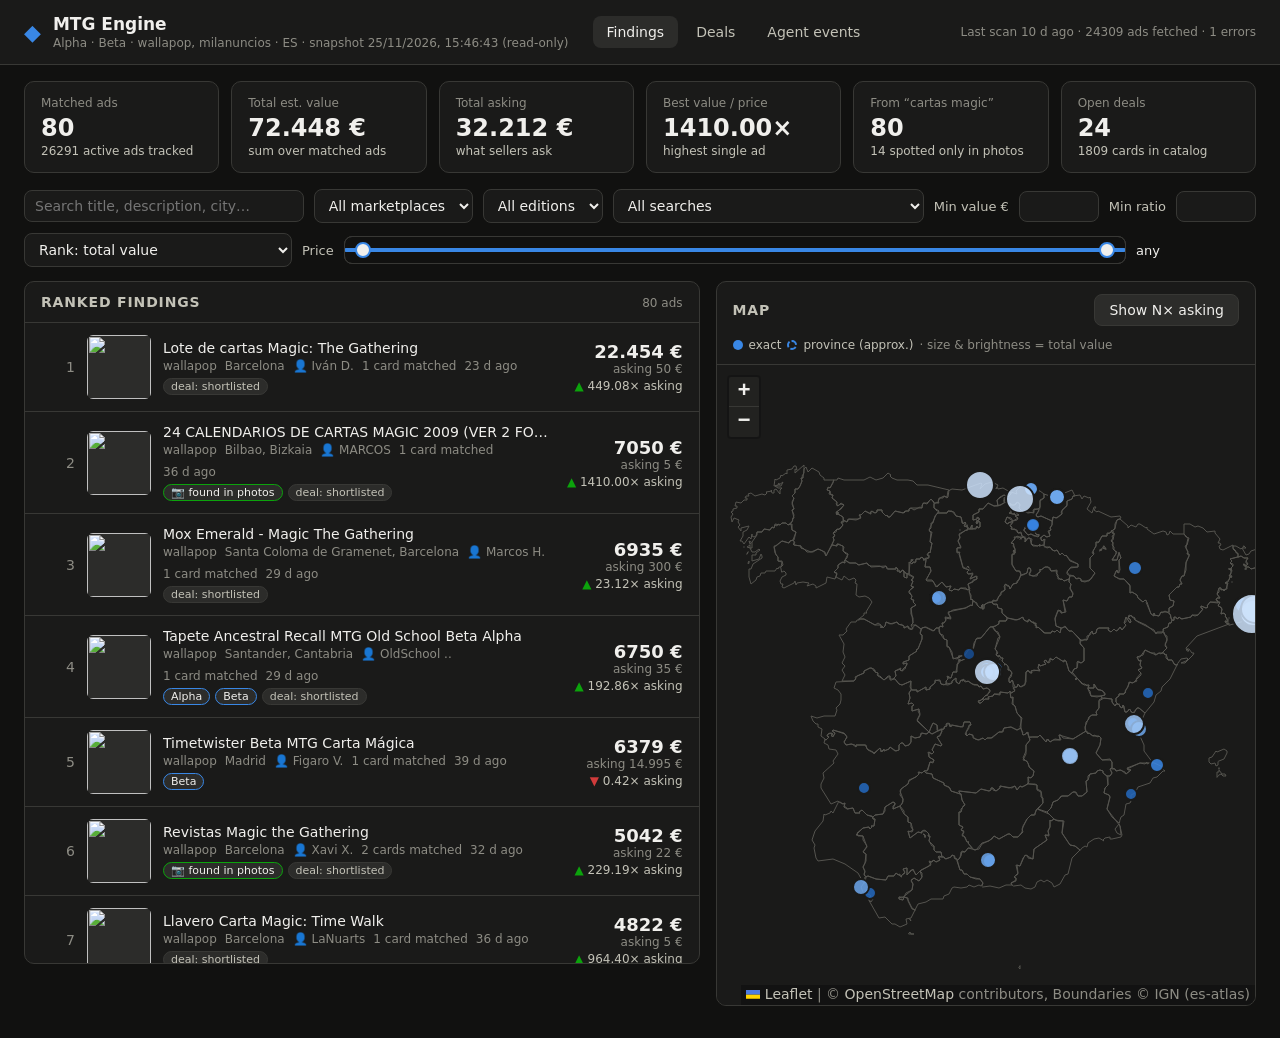
==== commit e780259d: "Dashboard snapshot 2026-11-25T15:47:03Z: {"fetched": 24309, "new": 210, "updated": 243, "matched": 0" ====
--- a/site/index.html
+++ b/site/index.html
@@ -95,7 +95,7 @@
   <div id="toast" class="toast" role="status" aria-live="polite"></div>
 
   <script src="static/vendor/leaflet/leaflet.js"></script>
-  <script>window.MTG_STATIC = {"generated_at": "2026-11-24T16:00:24.127757+00:00", "config": {"map_center": [40.2, -3.7], "map_zoom": 6, "country": "ES", "stages": ["new", "shortlisted", "contacted", "negotiating", "agreed", "paid", "shipped", "received", "rejected", "cancelled"], "marketplaces": ["wallapop", "milanuncios"], "games": {"mtg": {"targets": [{"set_code": "lea", "label": "Alpha"}, {"set_code": "leb", "label": "Beta"}]}}, "vision_enabled": true, "map": {"tiles": "osm_dark", "boundaries": "es-provinces.geojson"}}, "stats": {"listings_active": 26191, "listings_matched": 80, "needs_review": 108, "matched_generic": 80, "photo_finds": 14, "max_price_eur": 14995.0, "total_value_eur": 72469.55, "total_asking_eur": 32211.75, "best_ratio": 1410.0, "cards_in_catalog": 1809, "matched_by_marketplace": {"wallapop": 80}, "deals_by_stage": {"rejected": 25, "shortlisted": 24}, "last_scan": {"started_at": "2026-11-24T14:58:45.617084", "finished_at": "2026-11-24T15:29:08.962675", "stats": {"fetched": 24329, "new": 196, "updated": 227, "matched": 0, "photo_checked": 0, "deals_opened": 0, "errors": 1, "photo_deferred": 196}, "errors": ["milanuncios unreachable: BlockedError: apify actor returned no ads for 'cartas magic': Free plan limit reached. You have used all 10 free runs. Upgrade your plan to continue scraping."]}}, "deals": [{"id": 49, "listing_id": "wallapop:e65qxqrkmg6o", "stage": "shortlisted", "assigned_agent": null, "offer_price_eur": null, "agreed_price_eur": null, "shipping": {}, "notes": [{"at": "2026-11-14T12:30:15.217986+00:00", "by": "outreach", "text": "first-contact draft created"}], "drafts": [{"at": "2026-11-14T12:30:15.217924+00:00", "by": "outreach", "channel": "draft", "text": "Hola, me interesa tu anuncio \"Carta Magic Power Surge\". ¿Podrías enviarme fotos de las esquinas, el dorso y el borde de Power Surge? ¿Siguen disponibles? Podría pagar por la plataforma con envío. ¡Gracias!", "status": "pending_approval"}], "created_at": "2026-11-14T12:27:37.673780", "updated_at": "2026-11-14T12:30:15.218448", "allowed_next": ["contacted", "rejected"], "listing": {"id": "wallapop:e65qxqrkmg6o", "marketplace": "wallapop", "game": "mtg", "url": "https://es.wallapop.com/item/carta-magic-power-surge-1323933700", "title": "Carta Magic Power Surge", "description": "Carta de Magic: The Gathering, Power Surge.\n\n- Tipo: Encantamiento.\n- Ilustración de Douglas Schuler. Escucho ofertas ", "price_eur": 1.0, "city": "Granada", "region": "Granada", "lat": 37.17721781285822, "lon": -3.610427112522372, "geo_precision": "exact", "seller_name": "Coleccionismo  T.", "seller_id": "nz0mx3ydodjo", "seller": {"name": "Coleccionismo  T.", "url": "https://www.wallapop.com/user/joser-482865227", "rating": 5.0, "reviews": 1, "sold": 5, "on_sale": 2, "top_profile": false, "verified": null, "type": null, "since": "2026-10-16"}, "photo_scan": true, "images": ["https://cdn.wallapop.com/images/10420/lw/8h/__/c10420p1323933700/i6864060759.jpg?pictureSize=W800"], "published_at": "2026-11-13T13:57:14.315000", "first_seen_at": "2026-11-14T11:35:58.698336", "last_seen_at": "2026-11-24T15:00:59.114314", "status": "active", "is_demo": false, "est_total_value": 73.03, "est_score": 54.26, "value_ratio": 73.03, "match_count": 1, "editions": [], "flags": ["text_alpha_beta_wording"], "needs_review": false, "deal": {"id": 49, "listing_id": "wallapop:e65qxqrkmg6o", "stage": "shortlisted", "assigned_agent": null, "offer_price_eur": null, "agreed_price_eur": null, "shipping": {}, "notes": [{"at": "2026-11-14T12:30:15.217986+00:00", "by": "outreach", "text": "first-contact draft created"}], "drafts": [{"at": "2026-11-14T12:30:15.217924+00:00", "by": "outreach", "channel": "draft", "text": "Hola, me interesa tu anuncio \"Carta Magic Power Surge\". ¿Podrías enviarme fotos de las esquinas, el dorso y el borde de Power Surge? ¿Siguen disponibles? Podría pagar por la plataforma con envío. ¡Gracias!", "status": "pending_approval"}], "created_at": "2026-11-14T12:27:37.673780", "updated_at": "2026-11-14T12:30:15.218448", "allowed_next": ["contacted", "rejected"]}, "matches": [{"id": 37264, "card_id": "f52eb10a-a9eb-44b7-95ae-12fb551c8fa5", "name": "Power Surge", "set_code": "leb", "set_name": "Limited Edition Beta", "rarity": "rare", "image_url": "https://cards.scryfall.io/large/front/f/5/f52eb10a-a9eb-44b7-95ae-12fb551c8fa5.jpg?1783948621", "quantity": 1, "confidence": 0.743, "source": "text+vision", "matched_text": "a magic power surge carta d", "unit_value_eur": 73.03, "line_value_eur": 73.03, "price_source": "cardmarket_median", "edition_ambiguous": true, "status": "auto"}]}}, {"id": 48, "listing_id": "wallapop:w67vmvevdw6x", "stage": "shortlisted", "assigned_agent": null, "offer_price_eur": null, "agreed_price_eur": null, "shipping": {}, "notes": [{"at": "2026-11-14T12:30:15.215085+00:00", "by": "outreach", "text": "first-contact draft created"}], "drafts": [{"at": "2026-11-14T12:30:15.215007+00:00", "by": "outreach", "channel": "draft", "text": "Hola, me interesa tu anuncio \"MTG Icy Manipulator Beta\". ¿Podrías enviarme fotos de las esquinas, el dorso y el borde de Icy Manipulator? ¿Siguen disponibles? Podría pagar por la plataforma con envío. ¡Gracias!", "status": "pending_approval"}], "created_at": "2026-11-14T11:37:15.373843", "updated_at": "2026-11-14T12:30:15.216506", "allowed_next": ["contacted", "rejected"], "listing": {"id": "wallapop:w67vmvevdw6x", "marketplace": "wallapop", "game": "mtg", "url": "https://es.wallapop.com/item/mtg-icy-manipulator-beta-1323941828", "title": "MTG Icy Manipulator Beta", "description": "Carta Magic Icy Manipulator de la edición básica Beta.\nNo tiene tinta (ninguna de mis cartas) ni roturas y tiene buen centering, a pesar de obviamente haberlo girado todo.", "price_eur": 145.0, "city": "Mundaka", "region": "Bizkaia", "lat": 43.4105322695167, "lon": -2.7040464717924193, "geo_precision": "exact", "seller_name": "Aitor Z.", "seller_id": "kmzn2xl1e0zn", "seller": {"name": "Aitor Z.", "url": "https://www.wallapop.com/user/aitorz-44495097", "rating": 5.0, "reviews": 28, "sold": 10, "on_sale": 5, "top_profile": false, "verified": true, "type": "Private", "since": "2016-05-07"}, "photo_scan": true, "images": ["https://cdn.wallapop.com/images/10420/lw/8o/__/c10420p1323941828/i6864098355.jpg?pictureSize=W800", "https://cdn.wallapop.com/images/10420/lw/8o/__/c10420p1323941828/i6864098365.jpg?pictureSize=W800"], "published_at": "2026-11-13T14:21:16.561000", "first_seen_at": "2026-11-14T11:37:15.308570", "last_seen_at": "2026-11-15T12:03:48.179929", "status": "gone", "is_demo": false, "est_total_value": 194.04, "est_score": 183.95, "value_ratio": 1.338, "match_count": 1, "editions": ["leb"], "flags": ["text_alpha_beta_wording"], "needs_review": false, "deal": {"id": 48, "listing_id": "wallapop:w67vmvevdw6x", "stage": "shortlisted", "assigned_agent": null, "offer_price_eur": null, "agreed_price_eur": null, "shipping": {}, "notes": [{"at": "2026-11-14T12:30:15.215085+00:00", "by": "outreach", "text": "first-contact draft created"}], "drafts": [{"at": "2026-11-14T12:30:15.215007+00:00", "by": "outreach", "channel": "draft", "text": "Hola, me interesa tu anuncio \"MTG Icy Manipulator Beta\". ¿Podrías enviarme fotos de las esquinas, el dorso y el borde de Icy Manipulator? ¿Siguen disponibles? Podría pagar por la plataforma con envío. ¡Gracias!", "status": "pending_approval"}], "created_at": "2026-11-14T11:37:15.373843", "updated_at": "2026-11-14T12:30:15.216506", "allowed_next": ["contacted", "rejected"]}, "matches": [{"id": 33919, "card_id": "d27608e7-6539-4813-95b6-d8847cdc6a12", "name": "Icy Manipulator", "set_code": "leb", "set_name": "Limited Edition Beta", "rarity": "uncommon", "image_url": "https://cards.scryfall.io/large/front/d/2/d27608e7-6539-4813-95b6-d8847cdc6a12.jpg?1783948604", "quantity": 1, "confidence": 0.948, "source": "text+vision", "matched_text": "mtg icy manipulator beta ca", "unit_value_eur": 194.04, "line_value_eur": 194.04, "price_source": "cardmarket_median", "edition_ambiguous": false, "status": "auto"}]}}, {"id": 47, "listing_id": "wallapop:w67vmyoym86x", "stage": "shortlisted", "assigned_agent": null, "offer_price_eur": null, "agreed_price_eur": null, "shipping": {}, "notes": [{"at": "2026-11-12T13:59:52.353443+00:00", "by": "outreach", "text": "first-contact draft created"}], "drafts": [{"at": "2026-11-12T13:59:52.353367+00:00", "by": "outreach", "channel": "draft", "text": "Hola, me interesa tu anuncio \"Lote de cartas Magic: The Gathering\". ¿Podrías enviarme fotos de las esquinas, el dorso y el borde de Black Lotus? ¿Siguen disponibles? Podría pagar por la plataforma con envío. ¡Gracias!", "status": "pending_approval"}], "created_at": "2026-11-12T13:54:11.383403", "updated_at": "2026-11-12T13:59:52.355076", "allowed_next": ["contacted", "rejected"], "listing": {"id": "wallapop:w67vmyoym86x", "marketplace": "wallapop", "game": "mtg", "url": "https://es.wallapop.com/item/lote-de-cartas-magic-the-gathering-1323360528", "title": "Lote de cartas Magic: The Gathering", "description": "Colección de cartas de Magic: The Gathering que incluye varios mazos y cartas individuales destacadas.\nEste lote contiene 120 cartas echas por mi , de las cuales algunas son alteradas y otras míticas de Magic \n- Cartas individuales expuestas, incluyendo Mox Diamond y Black Lotus.", "price_eur": 50.0, "city": "Barcelona", "region": "Barcelona", "lat": 41.380701957141596, "lon": 2.1600974150404015, "geo_precision": "exact", "seller_name": "Iván D.", "seller_id": "36ew8x2xkq6d", "seller": {"name": "Iván D.", "url": "https://www.wallapop.com/user/ivand-439564415", "rating": 4.9, "reviews": 225, "sold": 215, "on_sale": 66, "top_profile": true, "verified": true, "type": "Private", "since": "2023-07-09"}, "photo_scan": true, "images": ["https://cdn.wallapop.com/images/10420/lv/w7/__/c10420p1323360528/i6860713227.jpg?pictureSize=W800"], "published_at": "2026-11-11T18:45:48.822000", "first_seen_at": "2026-11-12T12:53:42.093230", "last_seen_at": "2026-11-24T15:01:32.947487", "status": "active", "is_demo": false, "est_total_value": 22454.09, "est_score": 11721.03, "value_ratio": 449.082, "match_count": 1, "editions": [], "flags": [], "needs_review": false, "deal": {"id": 47, "listing_id": "wallapop:w67vmyoym86x", "stage": "shortlisted", "assigned_agent": null, "offer_price_eur": null, "agreed_price_eur": null, "shipping": {}, "notes": [{"at": "2026-11-12T13:59:52.353443+00:00", "by": "outreach", "text": "first-contact draft created"}], "drafts": [{"at": "2026-11-12T13:59:52.353367+00:00", "by": "outreach", "channel": "draft", "text": "Hola, me interesa tu anuncio \"Lote de cartas Magic: The Gathering\". ¿Podrías enviarme fotos de las esquinas, el dorso y el borde de Black Lotus? ¿Siguen disponibles? Podría pagar por la plataforma con envío. ¡Gracias!", "status": "pending_approval"}], "created_at": "2026-11-12T13:54:11.383403", "updated_at": "2026-11-12T13:59:52.355076", "allowed_next": ["contacted", "rejected"]}, "matches": [{"id": 37289, "card_id": "b3a69a1c-c80f-4413-a6fd-ae54cabbce28", "name": "Black Lotus", "set_code": "leb", "set_name": "Limited Edition Beta", "rarity": "rare", "image_url": "https://cards.scryfall.io/large/front/b/3/b3a69a1c-c80f-4413-a6fd-ae54cabbce28.jpg?1783948607", "quantity": 1, "confidence": 0.522, "source": "text+vision", "matched_text": "amond y black lotus", "unit_value_eur": 22454.09, "line_value_eur": 22454.09, "price_source": "cardmarket_median", "edition_ambiguous": true, "status": "auto"}]}}, {"id": 46, "listing_id": "wallapop:8z88molxqrz3", "stage": "shortlisted", "assigned_agent": null, "offer_price_eur": null, "agreed_price_eur": null, "shipping": {}, "notes": [{"at": "2026-11-08T12:24:48.506881+00:00", "by": "outreach", "text": "first-contact draft created"}], "drafts": [{"at": "2026-11-08T12:24:48.506796+00:00", "by": "outreach", "channel": "draft", "text": "Hola, me interesa tu anuncio \"Tapete Ancestral Recall MTG Old School Beta Alpha\". ¿Podrías enviarme fotos de las esquinas, el dorso y el borde de Ancestral Recall? ¿Siguen disponibles? Podría pagar por la plataforma con envío. ¡Gracias!", "status": "pending_approval"}], "created_at": "2026-11-08T11:38:00.533223", "updated_at": "2026-11-08T12:24:48.508937", "allowed_next": ["contacted", "rejected"], "listing": {"id": "wallapop:8z88molxqrz3", "marketplace": "wallapop", "game": "mtg", "url": "https://es.wallapop.com/item/tapete-playmat-ancestral-recall-mtg-1321337122", "title": "Tapete Ancestral Recall MTG Old School Beta Alpha", "description": "\nVENDO:\n\nTapete de juego para Magic The Gathering,\nmodelo Ancestral Recall,Old School\n\n- Calidad Top\n- Nitidez increíble\n- Diseño inspirado en el arte clásico\n- Con costuras para más durabilidad\n- Parte trasera antideslizante\n- Ideal para proteger tus cartas en partidas\n- Medidas aproximadas en cm 60x35\n- Playmat Unico\n\n+Producto NO original+\n\nTotalmente nuevo a estrenar\n\n(Lo que ves es lo que compras)\n\nPregunta sin compromiso , si necesitas más fotos o si tienes alguna duda , contestaré lo antes posible\n\nEnvío bien protegido con burbujas\n\nSolo envíos por CORREOS\n\nNo te quedes sin él a un gran precio\n\n*No se admiten devoluciones*", "price_eur": 35.0, "city": "Santander", "region": "Cantabria", "lat": 43.46392934022969, "lon": -3.8263044270551196, "geo_precision": "exact", "seller_name": "OldSchool ..", "seller_id": "4w672g1l4yzx", "seller": {"name": "OldSchool ..", "url": "https://www.wallapop.com/user/borjac-144621052", "rating": 5.0, "reviews": 95, "sold": 18, "on_sale": 10, "top_profile": false, "verified": true, "type": "Private", "since": "2018-10-29"}, "photo_scan": true, "images": ["https://cdn.wallapop.com/images/10420/lu/ou/__/c10420p1321337122/i6856416621.jpg?pictureSize=W800", "https://cdn.wallapop.com/images/10420/lu/ou/__/c10420p1321337122/i6856430408.jpg?pictureSize=W800"], "published_at": "2026-11-06T08:55:27.242000", "first_seen_at": "2026-11-06T12:25:24.729373", "last_seen_at": "2026-11-24T15:21:30.889839", "status": "active", "is_demo": false, "est_total_value": 6749.99, "est_score": 5062.49, "value_ratio": 192.857, "match_count": 1, "editions": ["lea", "leb"], "flags": [], "needs_review": false, "deal": {"id": 46, "listing_id": "wallapop:8z88molxqrz3", "stage": "shortlisted", "assigned_agent": null, "offer_price_eur": null, "agreed_price_eur": null, "shipping": {}, "notes": [{"at": "2026-11-08T12:24:48.506881+00:00", "by": "outreach", "text": "first-contact draft created"}], "drafts": [{"at": "2026-11-08T12:24:48.506796+00:00", "by": "outreach", "channel": "draft", "text": "Hola, me interesa tu anuncio \"Tapete Ancestral Recall MTG Old School Beta Alpha\". ¿Podrías enviarme fotos de las esquinas, el dorso y el borde de Ancestral Recall? ¿Siguen disponibles? Podría pagar por la plataforma con envío. ¡Gracias!", "status": "pending_approval"}], "created_at": "2026-11-08T11:38:00.533223", "updated_at": "2026-11-08T12:24:48.508937", "allowed_next": ["contacted", "rejected"]}, "matches": [{"id": 37248, "card_id": "46b0a5c2-ac85-448e-9e87-12fc74fd4147", "name": "Ancestral Recall", "set_code": "leb", "set_name": "Limited Edition Beta", "rarity": "rare", "image_url": "https://cards.scryfall.io/large/front/4/6/46b0a5c2-ac85-448e-9e87-12fc74fd4147.jpg?1783948647", "quantity": 1, "confidence": 0.75, "source": "text", "matched_text": "tapete ancestral recall mtg old", "unit_value_eur": 6749.99, "line_value_eur": 6749.99, "price_source": "cardmarket_median", "edition_ambiguous": true, "status": "auto"}]}}, {"id": 45, "listing_id": "wallapop:4z489vo8prjy", "stage": "shortlisted", "assigned_agent": null, "offer_price_eur": null, "agreed_price_eur": null, "shipping": {}, "notes": [{"at": "2026-11-07T11:59:28.034366+00:00", "by": "outreach", "text": "first-contact draft created"}], "drafts": [{"at": "2026-11-07T11:59:28.034317+00:00", "by": "outreach", "channel": "draft", "text": "Hola, me interesa tu anuncio \"Mox Emerald - Magic The Gathering\". ¿Podrías enviarme fotos de las esquinas, el dorso y el borde de Mox Emerald? ¿Siguen disponibles? Podría pagar por la plataforma con envío. ¡Gracias!", "status": "pending_approval"}], "created_at": "2026-11-07T11:46:46.802893", "updated_at": "2026-11-07T11:59:28.035548", "allowed_next": ["contacted", "rejected"], "listing": {"id": "wallapop:4z489vo8prjy", "marketplace": "wallapop", "game": "mtg", "url": "https://es.wallapop.com/item/mox-emerald-magic-the-gathering-1274687338", "title": "Mox Emerald - Magic The Gathering", "description": "Carta de Magic The Gathering, Mox Emerald.\n\n- Artefacto.\n- Ilustración de Dan Frazier.\n- Añade 1 maná verde a tu reserva de maná.", "price_eur": 300.0, "city": "Santa Coloma de Gramenet", "region": "Barcelona", "lat": 41.45519846050601, "lon": 2.211915870816789, "geo_precision": "exact", "seller_name": "Marcos H.", "seller_id": "ejk4wm21erzx", "seller": {"name": "Marcos H.", "url": "https://www.wallapop.com/user/marcosh-479761547", "rating": 0.0, "reviews": 0, "sold": 0, "on_sale": 1, "top_profile": false, "verified": null, "type": null, "since": "2026-06-22"}, "photo_scan": true, "images": ["https://cdn.wallapop.com/images/10420/l2/wz/__/c10420p1274687338/i6573126877.jpg?pictureSize=W800", "https://cdn.wallapop.com/images/10420/l2/wz/__/c10420p1274687338/i6579976502.jpg?pictureSize=W800"], "published_at": "2026-06-22T07:59:39.553000", "first_seen_at": "2026-11-07T11:23:13.506847", "last_seen_at": "2026-11-24T15:14:18.094768", "status": "active", "is_demo": false, "est_total_value": 6934.77, "est_score": 5554.75, "value_ratio": 23.116, "match_count": 1, "editions": [], "flags": [], "needs_review": false, "deal": {"id": 45, "listing_id": "wallapop:4z489vo8prjy", "stage": "shortlisted", "assigned_agent": null, "offer_price_eur": null, "agreed_price_eur": null, "shipping": {}, "notes": [{"at": "2026-11-07T11:59:28.034366+00:00", "by": "outreach", "text": "first-contact draft created"}], "drafts": [{"at": "2026-11-07T11:59:28.034317+00:00", "by": "outreach", "channel": "draft", "text": "Hola, me interesa tu anuncio \"Mox Emerald - Magic The Gathering\". ¿Podrías enviarme fotos de las esquinas, el dorso y el borde de Mox Emerald? ¿Siguen disponibles? Podría pagar por la plataforma con envío. ¡Gracias!", "status": "pending_approval"}], "created_at": "2026-11-07T11:46:46.802893", "updated_at": "2026-11-07T11:59:28.035548", "allowed_next": ["contacted", "rejected"]}, "matches": [{"id": 37240, "card_id": "ea5d9476-76be-48e7-b6a0-49ced25cb092", "name": "Mox Emerald", "set_code": "leb", "set_name": "Limited Edition Beta", "rarity": "rare", "image_url": "https://cards.scryfall.io/large/front/e/a/ea5d9476-76be-48e7-b6a0-49ced25cb092.jpg?1783948601", "quantity": 1, "confidence": 0.801, "source": "text+vision", "matched_text": "mox emerald magic t", "unit_value_eur": 6934.77, "line_value_eur": 6934.77, "price_source": "cardmarket_median", "edition_ambiguous": false, "status": "auto"}]}}, {"id": 44, "listing_id": "wallapop:qjwr1lxmpq6o", "stage": "shortlisted", "assigned_agent": null, "offer_price_eur": null, "agreed_price_eur": null, "shipping": {}, "notes": [{"at": "2026-11-06T13:22:40.235318+00:00", "by": "outreach", "text": "first-contact draft created"}], "drafts": [{"at": "2026-11-06T13:22:40.235231+00:00", "by": "outreach", "channel": "draft", "text": "Hola, me interesa tu anuncio \"Lote 4 Cartas Magic The Gathering beta\". ¿Podrías enviarme fotos de las esquinas, el dorso y el borde de Animate Dead, Disenchant, Psionic Blast, Serra Angel? ¿Siguen disponibles? Podría pagar por la plataforma con envío. ¡Gracias!", "status": "pending_approval"}], "created_at": "2026-11-06T12:42:18.096642", "updated_at": "2026-11-06T13:22:40.237220", "allowed_next": ["contacted", "rejected"], "listing": {"id": "wallapop:qjwr1lxmpq6o", "marketplace": "wallapop", "game": "mtg", "url": "https://es.wallapop.com/item/4-cartas-magic-the-gathering-1226561577", "title": "Lote 4 Cartas Magic The Gathering beta", "description": "Lote de 4 cartas de Magic The Gathering.\n\n- Disenchant 75\n- Animate Dead 350\n- Serra Angel 400\n- Psionic Blast 200 \nTodas 900e", "price_eur": 0.0, "city": "Albacete", "region": "Albacete", "lat": 38.993697831629554, "lon": -1.8545804995919326, "geo_precision": "exact", "seller_name": "✌ M.", "seller_id": "ke65gv8pmmjo", "seller": {"name": "✌ M.", "url": "https://www.wallapop.com/user/adrianm-32256000", "rating": 4.9, "reviews": 208, "sold": 148, "on_sale": 23, "top_profile": false, "verified": true, "type": "Private", "since": "2015-12-22"}, "photo_scan": true, "images": ["https://cdn.wallapop.com/images/10420/ka/9g/__/c10420p1226561577/i6265258621.jpg?pictureSize=W800", "https://cdn.wallapop.com/images/10420/ka/9g/__/c10420p1226561577/i6265258630.jpg?pictureSize=W800"], "published_at": "2026-02-03T02:04:58.801000", "first_seen_at": "2026-10-28T10:20:16.598306", "last_seen_at": "2026-11-24T15:28:03.761329", "status": "active", "is_demo": false, "est_total_value": 883.41, "est_score": 748.54, "value_ratio": null, "match_count": 4, "editions": ["leb"], "flags": [], "needs_review": false, "deal": {"id": 44, "listing_id": "wallapop:qjwr1lxmpq6o", "stage": "shortlisted", "assigned_agent": null, "offer_price_eur": null, "agreed_price_eur": null, "shipping": {}, "notes": [{"at": "2026-11-06T13:22:40.235318+00:00", "by": "outreach", "text": "first-contact draft created"}], "drafts": [{"at": "2026-11-06T13:22:40.235231+00:00", "by": "outreach", "channel": "draft", "text": "Hola, me interesa tu anuncio \"Lote 4 Cartas Magic The Gathering beta\". ¿Podrías enviarme fotos de las esquinas, el dorso y el borde de Animate Dead, Disenchant, Psionic Blast, Serra Angel? ¿Siguen disponibles? Podría pagar por la plataforma con envío. ¡Gracias!", "status": "pending_approval"}], "created_at": "2026-11-06T12:42:18.096642", "updated_at": "2026-11-06T13:22:40.237220", "allowed_next": ["contacted", "rejected"]}, "matches": [{"id": 37213, "card_id": "5669f9c8-2e94-47e2-a551-7efff317fb34", "name": "Serra Angel", "set_code": "leb", "set_name": "Limited Edition Beta", "rarity": "uncommon", "image_url": "https://cards.scryfall.io/large/front/5/6/5669f9c8-2e94-47e2-a551-7efff317fb34.jpg?1783948647", "quantity": 1, "confidence": 0.96, "source": "text+vision", "matched_text": "ead 350 serra angel 400 psi", "unit_value_eur": 346.44, "line_value_eur": 346.44, "price_source": "cardmarket_median", "edition_ambiguous": false, "status": "auto"}, {"id": 37216, "card_id": "8fd7861d-925f-4b4c-a4ab-60be6f43d50b", "name": "Animate Dead", "set_code": "lea", "set_name": "Limited Edition Alpha", "rarity": "uncommon", "image_url": "https://cards.scryfall.io/large/front/8/f/8fd7861d-925f-4b4c-a4ab-60be6f43d50b.jpg?1783948699", "quantity": 1, "confidence": 0.702, "source": "vision", "matched_text": "https://cdn.wallapop.com/images/10420/ka/9g/__/c10420p1226561577/i6265258621.jpg?pictureSize=W800", "unit_value_eur": 340.0, "line_value_eur": 340.0, "price_source": "cardmarket_median", "edition_ambiguous": true, "status": "auto"}, {"id": 37214, "card_id": "73b6b789-00c5-4d72-8fb3-6808bfbf0144", "name": "Psionic Blast", "set_code": "leb", "set_name": "Limited Edition Beta", "rarity": "uncommon", "image_url": "https://cards.scryfall.io/large/front/7/3/73b6b789-00c5-4d72-8fb3-6808bfbf0144.jpg?1783948641", "quantity": 1, "confidence": 0.9, "source": "text", "matched_text": "gel 400 psionic blast 200 tod", "unit_value_eur": 152.95, "line_value_eur": 152.95, "price_source": "cardmarket_median", "edition_ambiguous": false, "status": "auto"}, {"id": 37215, "card_id": "9d61d0a5-7e92-4413-9121-925e1876b64d", "name": "Disenchant", "set_code": "leb", "set_name": "Limited Edition Beta", "rarity": "common", "image_url": "https://cards.scryfall.io/large/front/9/d/9d61d0a5-7e92-4413-9121-925e1876b64d.jpg?1783948652", "quantity": 1, "confidence": 0.9, "source": "text", "matched_text": "thering disenchant 75 anim", "unit_value_eur": 44.02, "line_value_eur": 44.02, "price_source": "cardmarket_median", "edition_ambiguous": false, "status": "auto"}]}}, {"id": 43, "listing_id": "wallapop:0j28pxqqkvjy", "stage": "shortlisted", "assigned_agent": null, "offer_price_eur": null, "agreed_price_eur": null, "shipping": {}, "notes": [{"at": "2026-11-03T13:00:24.115807+00:00", "by": "outreach", "text": "first-contact draft created"}], "drafts": [{"at": "2026-11-03T13:00:24.115735+00:00", "by": "outreach", "channel": "draft", "text": "Hola, me interesa tu anuncio \"Revistas Magic the Gathering\". ¿Podrías enviarme fotos de las esquinas, el dorso y el borde de Mox Pearl, Swords to Plowshares? ¿Siguen disponibles? Podría pagar por la plataforma con envío. ¡Gracias!", "status": "pending_approval"}], "created_at": "2026-11-03T12:33:37.670486", "updated_at": "2026-11-03T13:00:24.117343", "allowed_next": ["contacted", "rejected"], "listing": {"id": "wallapop:0j28pxqqkvjy", "marketplace": "wallapop", "game": "mtg", "url": "https://es.wallapop.com/item/revistas-magic-the-gathering-1319934835", "title": "Revistas Magic the Gathering", "description": "Revistas Magic the Gathering.\nGuia Maestra Serra I y III.\nSpoiler de las primeras ediciones de Magic, con comentarios e imágenes.\nLas mejores cartas de la historia.\nIdeal para nostálgicos de la época. \nTrato en mano zon céntrica de Barcelona\nNo hagoenvíos, no tengo bizum.", "price_eur": 22.0, "city": "Barcelona", "region": "Barcelona", "lat": 41.38683766284379, "lon": 2.1731674262147687, "geo_precision": "exact", "seller_name": "Xavi X.", "seller_id": "vjrdr7k3n46k", "seller": {"name": "Xavi X.", "url": "https://www.wallapop.com/user/xavix-420714391", "rating": 5.0, "reviews": 38, "sold": 17, "on_sale": 156, "top_profile": false, "verified": null, "type": null, "since": "2022-05-08"}, "photo_scan": true, "images": ["https://cdn.wallapop.com/images/10420/lt/us/__/c10420p1319934835/i6838478548.jpg?pictureSize=W800", "https://cdn.wallapop.com/images/10420/lt/us/__/c10420p1319934835/i6838478721.jpg?pictureSize=W800", "https://cdn.wallapop.com/images/10420/lt/us/__/c10420p1319934835/i6838478726.jpg?pictureSize=W800", "https://cdn.wallapop.com/images/10420/lt/us/__/c10420p1319934835/i6838478735.jpg?pictureSize=W800", "https://cdn.wallapop.com/images/10420/lt/us/__/c10420p1319934835/i6838480122.jpg?pictureSize=W800", "https://cdn.wallapop.com/images/10420/lt/us/__/c10420p1319934835/i6838480148.jpg?pictureSize=W800", "https://cdn.wallapop.com/images/10420/lt/us/__/c10420p1319934835/i6838480169.jpg?pictureSize=W800", "https://cdn.wallapop.com/images/10420/lt/us/__/c10420p1319934835/i6838480132.jpg?pictureSize=W800", "https://cdn.wallapop.com/images/10420/lt/us/__/c10420p1319934835/i6838480156.jpg?pictureSize=W800"], "published_at": "2026-11-02T17:06:40.848000", "first_seen_at": "2026-11-03T12:21:53.569783", "last_seen_at": "2026-11-24T15:26:28.398581", "status": "active", "is_demo": false, "est_total_value": 5042.18, "est_score": 2977.54, "value_ratio": 229.19, "match_count": 2, "editions": [], "flags": ["photo_match"], "needs_review": false, "deal": {"id": 43, "listing_id": "wallapop:0j28pxqqkvjy", "stage": "shortlisted", "assigned_agent": null, "offer_price_eur": null, "agreed_price_eur": null, "shipping": {}, "notes": [{"at": "2026-11-03T13:00:24.115807+00:00", "by": "outreach", "text": "first-contact draft created"}], "drafts": [{"at": "2026-11-03T13:00:24.115735+00:00", "by": "outreach", "channel": "draft", "text": "Hola, me interesa tu anuncio \"Revistas Magic the Gathering\". ¿Podrías enviarme fotos de las esquinas, el dorso y el borde de Mox Pearl, Swords to Plowshares? ¿Siguen disponibles? Podría pagar por la plataforma con envío. ¡Gracias!", "status": "pending_approval"}], "created_at": "2026-11-03T12:33:37.670486", "updated_at": "2026-11-03T13:00:24.117343", "allowed_next": ["contacted", "rejected"]}, "matches": [{"id": 37178, "card_id": "4da892c5-071f-416f-9e42-c4bff102eb88", "name": "Mox Pearl", "set_code": "leb", "set_name": "Limited Edition Beta", "rarity": "rare", "image_url": "https://cards.scryfall.io/large/front/4/d/4da892c5-071f-416f-9e42-c4bff102eb88.jpg?1783948600", "quantity": 1, "confidence": 0.588, "source": "vision", "matched_text": "https://cdn.wallapop.com/images/10420/lt/us/__/c10420p1319934835/i6838478735.jpg?pictureSize=W800", "unit_value_eur": 4462.97, "line_value_eur": 4462.97, "price_source": "cardmarket_median", "edition_ambiguous": true, "status": "auto"}, {"id": 37177, "card_id": "255099be-c64e-4f6a-8463-4fc058d6908d", "name": "Swords to Plowshares", "set_code": "leb", "set_name": "Limited Edition Beta", "rarity": "uncommon", "image_url": "https://cards.scryfall.io/large/front/2/5/255099be-c64e-4f6a-8463-4fc058d6908d.jpg?1783948648", "quantity": 1, "confidence": 0.61, "source": "vision", "matched_text": "https://cdn.wallapop.com/images/10420/lt/us/__/c10420p1319934835/i6838478735.jpg?pictureSize=W800", "unit_value_eur": 579.21, "line_value_eur": 579.21, "price_source": "cardmarket_median", "edition_ambiguous": true, "status": "auto"}]}}, {"id": 36, "listing_id": "wallapop:nzxyyd9mlej2", "stage": "rejected", "assigned_agent": null, "offer_price_eur": null, "agreed_price_eur": null, "shipping": {}, "notes": [{"at": "2026-10-31T15:52:47.614701+00:00", "by": "outreach", "text": "first-contact draft created"}, {"at": "2026-11-02T13:11:23.659332+00:00", "by": "system:recheck", "text": "auto-rejected: no Alpha/Beta cards after re-check (no matches)"}], "drafts": [{"at": "2026-10-31T15:52:47.614651+00:00", "by": "outreach", "channel": "draft", "text": "Hola, me interesa tu anuncio \"carta magic centro disruptor\". ¿Podrías enviarme fotos de las esquinas, el dorso y el borde de Disrupting Scepter? ¿Siguen disponibles? Podría pagar por la plataforma con envío. ¡Gracias!", "status": "pending_approval"}], "created_at": "2026-10-31T14:19:13.569306", "updated_at": "2026-11-02T13:11:23.659619", "allowed_next": [], "listing": {"id": "wallapop:nzxyyd9mlej2", "marketplace": "wallapop", "game": "mtg", "url": "https://es.wallapop.com/item/carta-magic-centro-disruptor-597354654", "title": "carta magic centro disruptor", "description": "original ", "price_eur": 6.0, "city": "Torrejón de Ardoz", "region": "Madrid", "lat": 40.456791998178154, "lon": -3.4698003671532582, "geo_precision": "exact", "seller_name": "Dragon B.", "seller_id": "evjr158x1l6k", "seller": {"name": "Dragon B.", "url": "https://www.wallapop.com/user/enriqueb-77517743", "rating": 5.0, "reviews": 44, "sold": 69, "on_sale": 77, "top_profile": false, "verified": true, "type": "Private", "since": "2018-01-13"}, "photo_scan": true, "images": ["https://cdn.wallapop.com/images/10420/9v/nd/__/c10420p597354654/i1851206497.jpg?pictureSize=W800", "https://cdn.wallapop.com/images/10420/9v/nd/__/c10420p597354654/i1851193336.jpg?pictureSize=W800"], "published_at": "2021-01-24T17:54:21", "first_seen_at": "2026-10-30T19:31:58.637229", "last_seen_at": "2026-11-24T15:19:33.802353", "status": "active", "is_demo": false, "est_total_value": 0.0, "est_score": 0.0, "value_ratio": null, "match_count": 0, "editions": [], "flags": [], "needs_review": false, "deal": {"id": 36, "listing_id": "wallapop:nzxyyd9mlej2", "stage": "rejected", "assigned_agent": null, "offer_price_eur": null, "agreed_price_eur": null, "shipping": {}, "notes": [{"at": "2026-10-31T15:52:47.614701+00:00", "by": "outreach", "text": "first-contact draft created"}, {"at": "2026-11-02T13:11:23.659332+00:00", "by": "system:recheck", "text": "auto-rejected: no Alpha/Beta cards after re-check (no matches)"}], "drafts": [{"at": "2026-10-31T15:52:47.614651+00:00", "by": "outreach", "channel": "draft", "text": "Hola, me interesa tu anuncio \"carta magic centro disruptor\". ¿Podrías enviarme fotos de las esquinas, el dorso y el borde de Disrupting Scepter? ¿Siguen disponibles? Podría pagar por la plataforma con envío. ¡Gracias!", "status": "pending_approval"}], "created_at": "2026-10-31T14:19:13.569306", "updated_at": "2026-11-02T13:11:23.659619", "allowed_next": []}, "matches": []}}, {"id": 35, "listing_id": "wallapop:mzn3e0xg42jn", "stage": "rejected", "assigned_agent": null, "offer_price_eur": null, "agreed_price_eur": null, "shipping": {}, "notes": [{"at": "2026-10-31T15:52:47.612377+00:00", "by": "outreach", "text": "first-contact draft created"}, {"at": "2026-11-02T13:10:54.144625+00:00", "by": "system:recheck", "text": "auto-rejected: no Alpha/Beta cards after re-check (4a edicion)"}], "drafts": [{"at": "2026-10-31T15:52:47.612305+00:00", "by": "outreach", "channel": "draft", "text": "Hola, me interesa tu anuncio \"3x Cartas MTG 4ª Edición Borde Negro old School\". ¿Podrías enviarme fotos de las esquinas, el dorso y el borde de Disenchant? ¿Siguen disponibles? Podría pagar por la plataforma con envío. ¡Gracias!", "status": "pending_approval"}], "created_at": "2026-10-31T14:09:54.776282", "updated_at": "2026-11-02T13:10:54.144957", "allowed_next": [], "listing": {"id": "wallapop:mzn3e0xg42jn", "marketplace": "wallapop", "game": "mtg", "url": "https://es.wallapop.com/item/3x-cartas-mtg-4-edicion-borde-negro-1229424197", "title": "3x Cartas MTG 4ª Edición Borde Negro old School", "description": "Conjunto de tres cartas de Magic: The Gathering de la 4ª Edición.\n\n- Desencantar\n- Canalizar\n- Flujo energético\n\n#magic #mtg ", "price_eur": 20.0, "city": "Malgrat de mar", "region": "Barcelona", "lat": 41.66127323475849, "lon": 2.7603359682156374, "geo_precision": "exact", "seller_name": "Lau ..", "seller_id": "x6qk5v5on56y", "seller": {"name": "Lau ..", "url": "https://www.wallapop.com/user/oscarl-368915590", "rating": 5.0, "reviews": 116, "sold": 132, "on_sale": 160, "top_profile": false, "verified": true, "type": "Private", "since": "2020-10-28"}, "photo_scan": true, "images": ["https://cdn.wallapop.com/images/10420/kb/yt/__/c10420p1229424197/i6285036034.jpg?pictureSize=W800", "https://cdn.wallapop.com/images/10420/kb/yt/__/c10420p1229424197/i6285036074.jpg?pictureSize=W800"], "published_at": "2026-02-10T10:53:29.696000", "first_seen_at": "2026-10-30T19:32:04.755915", "last_seen_at": "2026-11-24T15:19:47.470937", "status": "active", "is_demo": false, "est_total_value": 0.0, "est_score": 0.0, "value_ratio": null, "match_count": 0, "editions": [], "flags": ["4a edicion"], "needs_review": false, "deal": {"id": 35, "listing_id": "wallapop:mzn3e0xg42jn", "stage": "rejected", "assigned_agent": null, "offer_price_eur": null, "agreed_price_eur": null, "shipping": {}, "notes": [{"at": "2026-10-31T15:52:47.612377+00:00", "by": "outreach", "text": "first-contact draft created"}, {"at": "2026-11-02T13:10:54.144625+00:00", "by": "system:recheck", "text": "auto-rejected: no Alpha/Beta cards after re-check (4a edicion)"}], "drafts": [{"at": "2026-10-31T15:52:47.612305+00:00", "by": "outreach", "channel": "draft", "text": "Hola, me interesa tu anuncio \"3x Cartas MTG 4ª Edición Borde Negro old School\". ¿Podrías enviarme fotos de las esquinas, el dorso y el borde de Disenchant? ¿Siguen disponibles? Podría pagar por la plataforma con envío. ¡Gracias!", "status": "pending_approval"}], "created_at": "2026-10-31T14:09:54.776282", "updated_at": "2026-11-02T13:10:54.144957", "allowed_next": []}, "matches": []}}, {"id": 23, "listing_id": "wallapop:mzn3dnn8myjn", "stage": "rejected", "assigned_agent": null, "offer_price_eur": null, "agreed_price_eur": null, "shipping": {}, "notes": [{"at": "2026-10-31T00:35:35.289497+00:00", "by": "outreach", "text": "first-contact draft created"}, {"at": "2026-11-02T13:10:51.583700+00:00", "by": "system:recheck", "text": "auto-rejected: no Alpha/Beta cards after re-check (no matches)"}], "drafts": [{"at": "2026-10-31T00:35:35.289410+00:00", "by": "outreach", "channel": "draft", "text": "Hola, me interesa tu anuncio \"Carta Magic Kelsinko Ranger\". ¿Podrías enviarme fotos de las esquinas, el dorso y el borde de Disenchant? ¿Siguen disponibles? Podría pagar por la plataforma con envío. ¡Gracias!", "status": "pending_approval"}], "created_at": "2026-10-30T15:53:35.152779", "updated_at": "2026-11-02T13:10:51.584041", "allowed_next": [], "listing": {"id": "wallapop:mzn3dnn8myjn", "marketplace": "wallapop", "game": "mtg", "url": "https://es.wallapop.com/item/carta-magic-kelsinko-ranger-1296514101", "title": "Carta Magic Kelsinko Ranger", "description": "Se vende todo el lote por 2000 euros!!! A 10 euros la carta.\n\nCarta de Magic: The Gathering, Kelsinko Ranger.\n\n- Ilustración de Mark Poole.\n- Publicada en 1995.\n- Habilidad: Target green creature gains first strike until end of turn.", "price_eur": 1.0, "city": "Barcelona", "region": "Barcelona", "lat": 41.37994717469681, "lon": 2.129406335957196, "geo_precision": "exact", "seller_name": "Guillem M.", "seller_id": "wzvy09ryy1zl", "seller": {"name": "Guillem M.", "url": "https://www.wallapop.com/user/guillemm-445921989", "rating": 5.0, "reviews": 5, "sold": 0, "on_sale": 24, "top_profile": false, "verified": null, "type": null, "since": "2023-12-07"}, "photo_scan": true, "images": ["https://cdn.wallapop.com/images/10420/lf/ws/__/c10420p1296514101/i6703239890.jpg?pictureSize=W800", "https://cdn.wallapop.com/images/10420/lf/ws/__/c10420p1296514101/i6703239929.jpg?pictureSize=W800", "https://cdn.wallapop.com/images/10420/lf/ws/__/c10420p1296514101/i6703239960.jpg?pictureSize=W800", "https://cdn.wallapop.com/images/10420/lf/ws/__/c10420p1296514101/i6703239987.jpg?pictureSize=W800", "https://cdn.wallapop.com/images/10420/lf/ws/__/c10420p1296514101/i6703240005.jpg?pictureSize=W800", "https://cdn.wallapop.com/images/10420/lf/ws/__/c10420p1296514101/i6703240028.jpg?pictureSize=W800", "https://cdn.wallapop.com/images/10420/lf/ws/__/c10420p1296514101/i6703240047.jpg?pictureSize=W800", "https://cdn.wallapop.com/images/10420/lf/ws/__/c10420p1296514101/i6703240065.jpg?pictureSize=W800", "https://cdn.wallapop.com/images/10420/lf/ws/__/c10420p1296514101/i6703240079.jpg?pictureSize=W800", "https://cdn.wallapop.com/images/10420/lf/ws/__/c10420p1296514101/i6703240095.jpg?pictureSize=W800"], "published_at": "2026-08-30T17:16:04.855000", "first_seen_at": "2026-10-30T15:53:19.884795", "last_seen_at": "2026-11-24T15:07:41.510760", "status": "active", "is_demo": false, "est_total_value": 0.0, "est_score": 0.0, "value_ratio": null, "match_count": 0, "editions": [], "flags": [], "needs_review": false, "deal": {"id": 23, "listing_id": "wallapop:mzn3dnn8myjn", "stage": "rejected", "assigned_agent": null, "offer_price_eur": null, "agreed_price_eur": null, "shipping": {}, "notes": [{"at": "2026-10-31T00:35:35.289497+00:00", "by": "outreach", "text": "first-contact draft created"}, {"at": "2026-11-02T13:10:51.583700+00:00", "by": "system:recheck", "text": "auto-rejected: no Alpha/Beta cards after re-check (no matches)"}], "drafts": [{"at": "2026-10-31T00:35:35.289410+00:00", "by": "outreach", "channel": "draft", "text": "Hola, me interesa tu anuncio \"Carta Magic Kelsinko Ranger\". ¿Podrías enviarme fotos de las esquinas, el dorso y el borde de Disenchant? ¿Siguen disponibles? Podría pagar por la plataforma con envío. ¡Gracias!", "status": "pending_approval"}], "created_at": "2026-10-30T15:53:35.152779", "updated_at": "2026-11-02T13:10:51.584041", "allowed_next": []}, "matches": []}}, {"id": 32, "listing_id": "wallapop:qzmmd7xxrozv", "stage": "rejected", "assigned_agent": null, "offer_price_eur": null, "agreed_price_eur": null, "shipping": {}, "notes": [{"at": "2026-10-31T15:52:47.603223+00:00", "by": "outreach", "text": "first-contact draft created"}, {"at": "2026-11-02T13:08:32.412244+00:00", "by": "system:recheck", "text": "auto-rejected: no Alpha/Beta cards after re-check (no matches)"}], "drafts": [{"at": "2026-10-31T15:52:47.603139+00:00", "by": "outreach", "channel": "draft", "text": "Hola, me interesa tu anuncio \"MTG Atadura de pureza\". ¿Podrías enviarme fotos de las esquinas, el dorso y el borde de Purelace? ¿Siguen disponibles? Podría pagar por la plataforma con envío. ¡Gracias!", "status": "pending_approval"}], "created_at": "2026-10-31T11:32:29.589441", "updated_at": "2026-11-02T13:08:32.412537", "allowed_next": [], "listing": {"id": "wallapop:qzmmd7xxrozv", "marketplace": "wallapop", "game": "mtg", "url": "https://es.wallapop.com/item/mtg-atadura-de-pureza-1284535808", "title": "MTG Atadura de pureza", "description": "Carta de Magic: The Gathering, Atadura de pureza.\n\n- Tipo: Interrupción.\n- Ilustración de Sandra Everingham.\n- Publicada por Wizards of the Coast en 1995.", "price_eur": 5.0, "city": "Madrid", "region": "Madrid", "lat": 40.3853734709153, "lon": -3.614031791174728, "geo_precision": "exact", "seller_name": "Victor D.", "seller_id": "nzx5v4xgg562", "seller": {"name": "Victor D.", "url": "https://www.wallapop.com/user/victord-479659130", "rating": 5.0, "reviews": 27, "sold": 29, "on_sale": 198, "top_profile": true, "verified": true, "type": "Private", "since": "2026-06-18"}, "photo_scan": true, "images": ["https://cdn.wallapop.com/images/10420/l8/s2/__/c10420p1284535808/i6633684437.jpg?pictureSize=W800", "https://cdn.wallapop.com/images/10420/l8/s2/__/c10420p1284535808/i6633684438.jpg?pictureSize=W800"], "published_at": "2026-07-24T06:51:17.312000", "first_seen_at": "2026-10-30T19:36:11.973250", "last_seen_at": "2026-11-24T15:22:58.386162", "status": "active", "is_demo": false, "est_total_value": 0.0, "est_score": 0.0, "value_ratio": null, "match_count": 0, "editions": [], "flags": [], "needs_review": false, "deal": {"id": 32, "listing_id": "wallapop:qzmmd7xxrozv", "stage": "rejected", "assigned_agent": null, "offer_price_eur": null, "agreed_price_eur": null, "shipping": {}, "notes": [{"at": "2026-10-31T15:52:47.603223+00:00", "by": "outreach", "text": "first-contact draft created"}, {"at": "2026-11-02T13:08:32.412244+00:00", "by": "system:recheck", "text": "auto-rejected: no Alpha/Beta cards after re-check (no matches)"}], "drafts": [{"at": "2026-10-31T15:52:47.603139+00:00", "by": "outreach", "channel": "draft", "text": "Hola, me interesa tu anuncio \"MTG Atadura de pureza\". ¿Podrías enviarme fotos de las esquinas, el dorso y el borde de Purelace? ¿Siguen disponibles? Podría pagar por la plataforma con envío. ¡Gracias!", "status": "pending_approval"}], "created_at": "2026-10-31T11:32:29.589441", "updated_at": "2026-11-02T13:08:32.412537", "allowed_next": []}, "matches": []}}, {"id": 31, "listing_id": "wallapop:qjwd035xlwzo", "stage": "rejected", "assigned_agent": null, "offer_price_eur": null, "agreed_price_eur": null, "shipping": {}, "notes": [{"at": "2026-10-31T00:35:35.311977+00:00", "by": "outreach", "text": "first-contact draft created"}, {"at": "2026-11-02T13:08:27.356166+00:00", "by": "system:recheck", "text": "auto-rejected: no Alpha/Beta cards after re-check (cuarta edicion)"}], "drafts": [{"at": "2026-10-31T00:35:35.311929+00:00", "by": "outreach", "channel": "draft", "text": "Hola, me interesa tu anuncio \"4x mina aullante mtg\". ¿Podrías enviarme fotos de las esquinas, el dorso y el borde de Howling Mine? ¿Siguen disponibles? Podría pagar por la plataforma con envío. ¡Gracias!", "status": "pending_approval"}], "created_at": "2026-10-30T23:58:07.304008", "updated_at": "2026-11-02T13:08:27.356460", "allowed_next": [], "listing": {"id": "wallapop:qjwd035xlwzo", "marketplace": "wallapop", "game": "mtg", "url": "https://es.wallapop.com/item/4x-mina-aullante-mtg-723173777", "title": "4x mina aullante mtg", "description": "4x mina - Cartas Magic the Gathering MTG - Edición: fourt edition :black bordered, cuarta edicion, quinta, decima- Idioma: 4x español- Estado de la carta: 1xNearMint (NM) 3x EX, Original. # r@y, wotc, wizards, mitica, rara", "price_eur": 24.0, "city": "Barriada Sant Josep de Sa Talaia", "region": "Illes Balears", "lat": 38.90447131757208, "lon": 1.36371012990779, "geo_precision": "exact", "seller_name": "Ray Arkham #.", "seller_id": "x6qy9rywpqjy", "seller": {"name": "Ray Arkham #.", "url": "https://www.wallapop.com/user/raya-413759166", "rating": 5.0, "reviews": 36, "sold": 93, "on_sale": 60, "top_profile": false, "verified": true, "type": "Private", "since": "2021-12-19"}, "photo_scan": true, "images": ["https://cdn.wallapop.com/images/10420/by/k4/__/c10420p723173777/i2346815556.jpg?pictureSize=W800"], "published_at": "2021-12-26T13:35:02.133000", "first_seen_at": "2026-10-30T19:38:20.904459", "last_seen_at": "2026-11-24T15:24:09.581853", "status": "active", "is_demo": false, "est_total_value": 0.0, "est_score": 0.0, "value_ratio": null, "match_count": 0, "editions": [], "flags": ["cuarta edicion"], "needs_review": false, "deal": {"id": 31, "listing_id": "wallapop:qjwd035xlwzo", "stage": "rejected", "assigned_agent": null, "offer_price_eur": null, "agreed_price_eur": null, "shipping": {}, "notes": [{"at": "2026-10-31T00:35:35.311977+00:00", "by": "outreach", "text": "first-contact draft created"}, {"at": "2026-11-02T13:08:27.356166+00:00", "by": "system:recheck", "text": "auto-rejected: no Alpha/Beta cards after re-check (cuarta edicion)"}], "drafts": [{"at": "2026-10-31T00:35:35.311929+00:00", "by": "outreach", "channel": "draft", "text": "Hola, me interesa tu anuncio \"4x mina aullante mtg\". ¿Podrías enviarme fotos de las esquinas, el dorso y el borde de Howling Mine? ¿Siguen disponibles? Podría pagar por la plataforma con envío. ¡Gracias!", "status": "pending_approval"}], "created_at": "2026-10-30T23:58:07.304008", "updated_at": "2026-11-02T13:08:27.356460", "allowed_next": []}, "matches": []}}, {"id": 33, "listing_id": "wallapop:3zl9wv89qnzx", "stage": "rejected", "assigned_agent": null, "offer_price_eur": null, "agreed_price_eur": null, "shipping": {}, "notes": [{"at": "2026-10-31T15:52:47.607625+00:00", "by": "outreach", "text": "first-contact draft created"}, {"at": "2026-11-02T13:07:21.770229+00:00", "by": "system:recheck", "text": "auto-rejected: no Alpha/Beta cards after re-check (no matches)"}], "drafts": [{"at": "2026-10-31T15:52:47.607569+00:00", "by": "outreach", "channel": "draft", "text": "Hola, me interesa tu anuncio \"100 Fundas para cartas borde Negro\". ¿Podrías enviarme fotos de las esquinas, el dorso y el borde de Sol Ring? ¿Siguen disponibles? Podría pagar por la plataforma con envío. ¡Gracias!", "status": "pending_approval"}], "created_at": "2026-10-31T11:56:57.454508", "updated_at": "2026-11-02T13:07:21.771186", "allowed_next": [], "listing": {"id": "wallapop:3zl9wv89qnzx", "marketplace": "wallapop", "game": "mtg", "url": "https://es.wallapop.com/item/100-fundas-para-cartas-borde-negro-708081345", "title": "100 Fundas para cartas borde Negro", "description": "Paquete de 100 fundas Pro Fit Edge Inner Sleeves de la marca UltraPro. Son las que se ajustan 100% a la carta tipo Magic.", "price_eur": 5.0, "city": "Alicante/Alacant", "region": "Alacant/Alicante", "lat": 38.34977284256122, "lon": -0.507085193273794, "geo_precision": "exact", "seller_name": "Sandman T.", "seller_id": "436ex0og8nzd", "seller": {"name": "Sandman T.", "url": "https://www.wallapop.com/user/dacidl-37967787", "rating": 5.0, "reviews": 260, "sold": 177, "on_sale": 79, "top_profile": true, "verified": null, "type": null, "since": "2016-02-22"}, "photo_scan": true, "images": ["https://cdn.wallapop.com/images/10420/bp/kn/__/c10420p708081345/i2273544694.jpg?pictureSize=W800", "https://cdn.wallapop.com/images/10420/bp/kn/__/c10420p708081345/i2273526071.jpg?pictureSize=W800", "https://cdn.wallapop.com/images/10420/bp/kn/__/c10420p708081345/i2273544710.jpg?pictureSize=W800"], "published_at": "2021-11-16T09:46:56.195000", "first_seen_at": "2026-10-30T19:35:13.886356", "last_seen_at": "2026-11-24T15:21:56.020346", "status": "active", "is_demo": false, "est_total_value": 0.0, "est_score": 0.0, "value_ratio": null, "match_count": 0, "editions": [], "flags": [], "needs_review": false, "deal": {"id": 33, "listing_id": "wallapop:3zl9wv89qnzx", "stage": "rejected", "assigned_agent": null, "offer_price_eur": null, "agreed_price_eur": null, "shipping": {}, "notes": [{"at": "2026-10-31T15:52:47.607625+00:00", "by": "outreach", "text": "first-contact draft created"}, {"at": "2026-11-02T13:07:21.770229+00:00", "by": "system:recheck", "text": "auto-rejected: no Alpha/Beta cards after re-check (no matches)"}], "drafts": [{"at": "2026-10-31T15:52:47.607569+00:00", "by": "outreach", "channel": "draft", "text": "Hola, me interesa tu anuncio \"100 Fundas para cartas borde Negro\". ¿Podrías enviarme fotos de las esquinas, el dorso y el borde de Sol Ring? ¿Siguen disponibles? Podría pagar por la plataforma con envío. ¡Gracias!", "status": "pending_approval"}], "created_at": "2026-10-31T11:56:57.454508", "updated_at": "2026-11-02T13:07:21.771186", "allowed_next": []}, "matches": []}}, {"id": 42, "listing_id": "wallapop:p61ywn1krx65", "stage": "shortlisted", "assigned_agent": null, "offer_price_eur": null, "agreed_price_eur": null, "shipping": {}, "notes": [{"at": "2026-11-01T12:38:22.544136+00:00", "by": "outreach", "text": "first-contact draft created"}], "drafts": [{"at": "2026-11-01T12:38:22.544052+00:00", "by": "outreach", "channel": "draft", "text": "Hola, me interesa tu anuncio \"Asesino real - Black Bordered - carta magic MTG\". ¿Podrías enviarme fotos de las esquinas, el dorso y el borde de Royal Assassin? ¿Siguen disponibles? Podría pagar por la plataforma con envío. ¡Gracias!", "status": "pending_approval"}], "created_at": "2026-11-01T12:01:08.865042", "updated_at": "2026-11-01T12:38:22.546153", "allowed_next": ["contacted", "rejected"], "listing": {"id": "wallapop:p61ywn1krx65", "marketplace": "wallapop", "game": "mtg", "url": "https://es.wallapop.com/item/asesino-real-black-bordered-royal-assassin-914877431", "title": "Asesino real - Black Bordered - carta magic MTG", "description": "Asesino real - Black Bordered - Royal Assassin", "price_eur": 150.0, "city": "Maracena", "region": "Granada", "lat": 37.20171530697521, "lon": -3.6445231151116744, "geo_precision": "exact", "seller_name": "Mario F.", "seller_id": "ejk4289xorzx", "seller": {"name": "Mario F.", "url": "https://www.wallapop.com/user/mariof-383907323", "rating": 4.9, "reviews": 57, "sold": 77, "on_sale": 4, "top_profile": false, "verified": true, "type": "Private", "since": "2021-02-17"}, "photo_scan": true, "images": ["https://cdn.wallapop.com/images/10420/f4/oz/__/c10420p914877431/i3358059438.jpg?pictureSize=W800", "https://cdn.wallapop.com/images/10420/f4/oz/__/c10420p914877431/i3358059442.jpg?pictureSize=W800"], "published_at": "2023-07-01T20:04:04.581000", "first_seen_at": "2026-11-01T11:40:54.240537", "last_seen_at": "2026-11-24T15:19:43.068576", "status": "active", "is_demo": false, "est_total_value": 607.96, "est_score": 322.22, "value_ratio": 4.053, "match_count": 1, "editions": [], "flags": [], "needs_review": false, "deal": {"id": 42, "listing_id": "wallapop:p61ywn1krx65", "stage": "shortlisted", "assigned_agent": null, "offer_price_eur": null, "agreed_price_eur": null, "shipping": {}, "notes": [{"at": "2026-11-01T12:38:22.544136+00:00", "by": "outreach", "text": "first-contact draft created"}], "drafts": [{"at": "2026-11-01T12:38:22.544052+00:00", "by": "outreach", "channel": "draft", "text": "Hola, me interesa tu anuncio \"Asesino real - Black Bordered - carta magic MTG\". ¿Podrías enviarme fotos de las esquinas, el dorso y el borde de Royal Assassin? ¿Siguen disponibles? Podría pagar por la plataforma con envío. ¡Gracias!", "status": "pending_approval"}], "created_at": "2026-11-01T12:01:08.865042", "updated_at": "2026-11-01T12:38:22.546153", "allowed_next": ["contacted", "rejected"]}, "matches": [{"id": 37277, "card_id": "b6e33c5e-6d99-4e7e-b611-4b271a47b4d2", "name": "Royal Assassin", "set_code": "leb", "set_name": "Limited Edition Beta", "rarity": "rare", "image_url": "https://cards.scryfall.io/large/front/b/6/b6e33c5e-6d99-4e7e-b611-4b271a47b4d2.jpg?1783948631", "quantity": 1, "confidence": 0.53, "source": "text+vision", "matched_text": "ordered royal assassin", "unit_value_eur": 607.96, "line_value_eur": 607.96, "price_source": "cardmarket_median", "edition_ambiguous": true, "status": "auto"}]}}, {"id": 41, "listing_id": "wallapop:ejkmnd7yvrzx", "stage": "shortlisted", "assigned_agent": null, "offer_price_eur": null, "agreed_price_eur": null, "shipping": {}, "notes": [{"at": "2026-11-01T10:49:55.780514+00:00", "by": "outreach", "text": "first-contact draft created"}], "drafts": [{"at": "2026-11-01T10:49:55.780484+00:00", "by": "outreach", "channel": "draft", "text": "Hola, me interesa tu anuncio \"Cartas Magic The Gathering (MTG) Varias\". ¿Podrías enviarme fotos de las esquinas, el dorso y el borde de Stasis? ¿Siguen disponibles? Podría pagar por la plataforma con envío. ¡Gracias!", "status": "pending_approval"}], "created_at": "2026-11-01T10:08:11.774768", "updated_at": "2026-11-01T10:49:55.780864", "allowed_next": ["contacted", "rejected"], "listing": {"id": "wallapop:ejkmnd7yvrzx", "marketplace": "wallapop", "game": "mtg", "url": "https://es.wallapop.com/item/cartas-magic-the-gathering-mtg-varias-1253682371", "title": "Cartas Magic The Gathering (MTG) Varias", "description": "Cartas de Magic: The Gathering (MTG) para venta.\n\nTengo un poco de todo, old school, premodern, boosters, graded, artist proofs, original art...\n\nPregunta sin compromiso, suelo guiarne por precios de mcm pero siempre hago buenas ofertas.\n\nLlevo muchos años en el mundillo, tengo referencias,  cuenta en mcm y puedo quedar en persona en Madrid.\n\nOJO, Bloqueo malos modales , tonterias y no estoy interesado en vender lotes.\n\nSaludos \n", "price_eur": 1.0, "city": "Madrid", "region": "Madrid", "lat": 40.47226904389988, "lon": -3.6359161550437458, "geo_precision": "exact", "seller_name": "Jesus B.", "seller_id": "8x6q99mr55zy", "seller": {"name": "Jesus B.", "url": "https://www.wallapop.com/user/jesusb-24966118", "rating": 5.0, "reviews": 130, "sold": 83, "on_sale": 14, "top_profile": false, "verified": true, "type": "Private", "since": "2015-09-08"}, "photo_scan": true, "images": ["https://cdn.wallapop.com/images/10420/kq/er/__/c10420p1253682371/i6442661527.jpg?pictureSize=W800", "https://cdn.wallapop.com/images/10420/kq/er/__/c10420p1253682371/i6442661545.jpg?pictureSize=W800", "https://cdn.wallapop.com/images/10420/kq/er/__/c10420p1253682371/i6442661563.jpg?pictureSize=W800", "https://cdn.wallapop.com/images/10420/kq/er/__/c10420p1253682371/i6442661578.jpg?pictureSize=W800", "https://cdn.wallapop.com/images/10420/kq/er/__/c10420p1253682371/i6442661590.jpg?pictureSize=W800", "https://cdn.wallapop.com/images/10420/kq/er/__/c10420p1253682371/i6442661603.jpg?pictureSize=W800", "https://cdn.wallapop.com/images/10420/kq/er/__/c10420p1253682371/i6442661612.jpg?pictureSize=W800", "https://cdn.wallapop.com/images/10420/kq/er/__/c10420p1253682371/i6442661624.jpg?pictureSize=W800", "https://cdn.wallapop.com/images/10420/kq/er/__/c10420p1253682371/i6442661633.jpg?pictureSize=W800", "https://cdn.wallapop.com/images/10420/kq/er/__/c10420p1253682371/i6442661643.jpg?pictureSize=W800"], "published_at": "2026-04-18T16:18:04.317000", "first_seen_at": "2026-10-30T19:18:55.946976", "last_seen_at": "2026-11-01T11:30:39.328164", "status": "gone", "is_demo": false, "est_total_value": 422.67, "est_score": 239.23, "value_ratio": 422.67, "match_count": 1, "editions": [], "flags": ["photo_match"], "needs_review": false, "deal": {"id": 41, "listing_id": "wallapop:ejkmnd7yvrzx", "stage": "shortlisted", "assigned_agent": null, "offer_price_eur": null, "agreed_price_eur": null, "shipping": {}, "notes": [{"at": "2026-11-01T10:49:55.780514+00:00", "by": "outreach", "text": "first-contact draft created"}], "drafts": [{"at": "2026-11-01T10:49:55.780484+00:00", "by": "outreach", "channel": "draft", "text": "Hola, me interesa tu anuncio \"Cartas Magic The Gathering (MTG) Varias\". ¿Podrías enviarme fotos de las esquinas, el dorso y el borde de Stasis? ¿Siguen disponibles? Podría pagar por la plataforma con envío. ¡Gracias!", "status": "pending_approval"}], "created_at": "2026-11-01T10:08:11.774768", "updated_at": "2026-11-01T10:49:55.780864", "allowed_next": ["contacted", "rejected"]}, "matches": [{"id": 18053, "card_id": "73c76f5d-d866-4eb7-b2d2-fc6ecf982f8e", "name": "Stasis", "set_code": "leb", "set_name": "Limited Edition Beta", "rarity": "rare", "image_url": "https://cards.scryfall.io/large/front/7/3/73c76f5d-d866-4eb7-b2d2-fc6ecf982f8e.jpg?1783948639", "quantity": 1, "confidence": 0.566, "source": "vision", "matched_text": "https://cdn.wallapop.com/images/10420/kq/er/__/c10420p1253682371/i6442661633.jpg?pictureSize=W800", "unit_value_eur": 422.67, "line_value_eur": 422.67, "price_source": "cardmarket_median", "edition_ambiguous": true, "status": "auto"}]}}, {"id": 40, "listing_id": "wallapop:wzyrp5rpqe65", "stage": "shortlisted", "assigned_agent": null, "offer_price_eur": null, "agreed_price_eur": null, "shipping": {}, "notes": [{"at": "2026-11-01T10:49:55.779274+00:00", "by": "outreach", "text": "first-contact draft created"}], "drafts": [{"at": "2026-11-01T10:49:55.779242+00:00", "by": "outreach", "channel": "draft", "text": "Hola, me interesa tu anuncio \"2x Control Magic MTG Black Border\". ¿Podrías enviarme fotos de las esquinas, el dorso y el borde de Control Magic? ¿Siguen disponibles? Podría pagar por la plataforma con envío. ¡Gracias!", "status": "pending_approval"}], "created_at": "2026-11-01T07:54:52.901593", "updated_at": "2026-11-01T10:49:55.779625", "allowed_next": ["contacted", "rejected"], "listing": {"id": "wallapop:wzyrp5rpqe65", "marketplace": "wallapop", "game": "mtg", "url": "https://es.wallapop.com/item/2x-control-magic-mtg-black-border-1275439320", "title": "2x Control Magic MTG Black Border", "description": "Dos cartas de Magic: The Gathering, Control Magic, con borde negro.\n\n- Edición con borde negro.\n- Incluye dos copias de la carta.", "price_eur": 20.0, "city": "Jerez de la Frontera", "region": "Cádiz", "lat": 36.6732407, "lon": -6.138036, "geo_precision": "exact", "seller_name": "E.jerez F.", "seller_id": "436enewro86d", "seller": {"name": "E.jerez F.", "url": "https://www.wallapop.com/user/ezequielm-26909815", "rating": 5.0, "reviews": 91, "sold": 82, "on_sale": 78, "top_profile": false, "verified": true, "type": "Private", "since": "2015-10-19"}, "photo_scan": true, "images": ["https://cdn.wallapop.com/images/10420/l3/d3/__/c10420p1275439320/i6577599316.jpg?pictureSize=W800", "https://cdn.wallapop.com/images/10420/l3/d3/__/c10420p1275439320/i6577599337.jpg?pictureSize=W800", "https://cdn.wallapop.com/images/10420/l3/d3/__/c10420p1275439320/i6577599362.jpg?pictureSize=W800", "https://cdn.wallapop.com/images/10420/l3/d3/__/c10420p1275439320/i6577599378.jpg?pictureSize=W800", "https://cdn.wallapop.com/images/10420/l3/d3/__/c10420p1275439320/i6577599396.jpg?pictureSize=W800"], "published_at": "2026-06-24T15:07:39.231000", "first_seen_at": "2026-10-30T19:24:45.598589", "last_seen_at": "2026-11-06T12:28:28.466067", "status": "gone", "is_demo": false, "est_total_value": 141.12, "est_score": 99.07, "value_ratio": 7.056, "match_count": 1, "editions": [], "flags": [], "needs_review": false, "deal": {"id": 40, "listing_id": "wallapop:wzyrp5rpqe65", "stage": "shortlisted", "assigned_agent": null, "offer_price_eur": null, "agreed_price_eur": null, "shipping": {}, "notes": [{"at": "2026-11-01T10:49:55.779274+00:00", "by": "outreach", "text": "first-contact draft created"}], "drafts": [{"at": "2026-11-01T10:49:55.779242+00:00", "by": "outreach", "channel": "draft", "text": "Hola, me interesa tu anuncio \"2x Control Magic MTG Black Border\". ¿Podrías enviarme fotos de las esquinas, el dorso y el borde de Control Magic? ¿Siguen disponibles? Podría pagar por la plataforma con envío. ¡Gracias!", "status": "pending_approval"}], "created_at": "2026-11-01T07:54:52.901593", "updated_at": "2026-11-01T10:49:55.779625", "allowed_next": ["contacted", "rejected"]}, "matches": [{"id": 23762, "card_id": "133315bd-3c46-4eff-938e-4dba63631c1b", "name": "Control Magic", "set_code": "leb", "set_name": "Limited Edition Beta", "rarity": "uncommon", "image_url": "https://cards.scryfall.io/large/front/1/3/133315bd-3c46-4eff-938e-4dba63631c1b.jpg?1783948645", "quantity": 2, "confidence": 0.702, "source": "text+vision", "matched_text": "2x control magic mtg bla", "unit_value_eur": 70.56, "line_value_eur": 141.12, "price_source": "cardmarket_median", "edition_ambiguous": true, "status": "auto"}]}}, {"id": 39, "listing_id": "wallapop:9jdkg737m26k", "stage": "shortlisted", "assigned_agent": null, "offer_price_eur": null, "agreed_price_eur": null, "shipping": {}, "notes": [{"at": "2026-11-01T10:49:55.777943+00:00", "by": "outreach", "text": "first-contact draft created"}], "drafts": [{"at": "2026-11-01T10:49:55.777907+00:00", "by": "outreach", "channel": "draft", "text": "Hola, me interesa tu anuncio \"Llavero Carta Magic: Time Walk\". ¿Podrías enviarme fotos de las esquinas, el dorso y el borde de Time Walk? ¿Siguen disponibles? Podría pagar por la plataforma con envío. ¡Gracias!", "status": "pending_approval"}], "created_at": "2026-11-01T06:32:31.005247", "updated_at": "2026-11-01T10:49:55.778334", "allowed_next": ["contacted", "rejected"], "listing": {"id": "wallapop:9jdkg737m26k", "marketplace": "wallapop", "game": "mtg", "url": "https://es.wallapop.com/item/llavero-carta-magic-time-walk-1139610484", "title": "Llavero Carta Magic: Time Walk", "description": "Llaveros de madera sublimados. La sublimación de la imagen permite que el llavero y material sean más resistentes.\nEn este caso hemos creado la carta Time Walk de MTG\n¡Recuerda que puedes tener tu llavero personalizado! Con una imagen, fotografía, frase, etc. de lo que tu prefieras. Es un regalo especial y único indicado para cualquier ocasión :)  Contacta por el chat de la web o síguenos en INSTAGRAM @lanuarts para personalizarlo y estar al día de nuestras creaciones !", "price_eur": 5.0, "city": "Barcelona", "region": "Barcelona", "lat": 41.389506325704964, "lon": 2.1624202089713864, "geo_precision": "exact", "seller_name": "LaNuarts", "seller_id": "4z4vr93vdlzy", "seller": {"name": "LaNuarts", "url": "https://www.wallapop.com/user/lanuarts-467308214", "rating": 5.0, "reviews": 12, "sold": 22, "on_sale": 91, "top_profile": true, "verified": true, "type": "Private", "since": "2025-05-23"}, "photo_scan": true, "images": ["https://cdn.wallapop.com/images/10420/iu/ht/__/c10420p1139610484/i5703728775.jpg?pictureSize=W800"], "published_at": "2025-06-05T15:03:43.683000", "first_seen_at": "2026-10-30T19:28:20.248291", "last_seen_at": "2026-11-24T15:17:14.512193", "status": "active", "is_demo": false, "est_total_value": 4821.99, "est_score": 3336.82, "value_ratio": 964.398, "match_count": 1, "editions": [], "flags": [], "needs_review": false, "deal": {"id": 39, "listing_id": "wallapop:9jdkg737m26k", "stage": "shortlisted", "assigned_agent": null, "offer_price_eur": null, "agreed_price_eur": null, "shipping": {}, "notes": [{"at": "2026-11-01T10:49:55.777943+00:00", "by": "outreach", "text": "first-contact draft created"}], "drafts": [{"at": "2026-11-01T10:49:55.777907+00:00", "by": "outreach", "channel": "draft", "text": "Hola, me interesa tu anuncio \"Llavero Carta Magic: Time Walk\". ¿Podrías enviarme fotos de las esquinas, el dorso y el borde de Time Walk? ¿Siguen disponibles? Podría pagar por la plataforma con envío. ¡Gracias!", "status": "pending_approval"}], "created_at": "2026-11-01T06:32:31.005247", "updated_at": "2026-11-01T10:49:55.778334", "allowed_next": ["contacted", "rejected"]}, "matches": [{"id": 37256, "card_id": "54992fda-45a9-4ed1-b380-34d167feec90", "name": "Time Walk", "set_code": "leb", "set_name": "Limited Edition Beta", "rarity": "rare", "image_url": "https://cards.scryfall.io/large/front/5/4/54992fda-45a9-4ed1-b380-34d167feec90.jpg?1783948639", "quantity": 1, "confidence": 0.692, "source": "text+vision", "matched_text": "a magic time walk llavero", "unit_value_eur": 4821.99, "line_value_eur": 4821.99, "price_source": "cardmarket_median", "edition_ambiguous": true, "status": "auto"}]}}, {"id": 38, "listing_id": "milanuncios:527913143", "stage": "shortlisted", "assigned_agent": null, "offer_price_eur": null, "agreed_price_eur": null, "shipping": {}, "notes": [{"at": "2026-11-01T10:49:55.775383+00:00", "by": "outreach", "text": "first-contact draft created"}], "drafts": [{"at": "2026-11-01T10:49:55.775326+00:00", "by": "outreach", "channel": "draft", "text": "Hola, me interesa tu anuncio \"Cartas Magic\". ¿Podrías enviarme fotos de las esquinas, el dorso y el borde de Mox Emerald, Time Walk? ¿Siguen disponibles? Podría pagar por la plataforma con envío. ¡Gracias!", "status": "pending_approval"}], "created_at": "2026-11-01T05:35:46.786076", "updated_at": "2026-11-01T10:49:55.776634", "allowed_next": ["contacted", "rejected"], "listing": {"id": "milanuncios:527913143", "marketplace": "milanuncios", "game": "mtg", "url": "https://www.milanuncios.com/cartas-de-coleccion/cartas-magic-527913143.htm", "title": "Cartas Magic", "description": "Cartas Magic especiales precio por unidad ", "price_eur": 200.0, "city": "San Isidro de Abona", "region": "Santa Cruz de Tenerife", "lat": 28.0785, "lon": -16.5525, "geo_precision": "exact", "seller_name": null, "seller_id": "216674284", "seller": {}, "photo_scan": true, "images": ["https://images.milanuncios.com/api/v1/ma-ad-media-pro/images/c61fe1a6-c8fd-4f1b-8284-67e23020c819?rule=hw545", "https://images.milanuncios.com/api/v1/ma-ad-media-pro/images/1b2413a8-b1f4-4b5b-af9a-848035d2917b?rule=hw545", "https://images.milanuncios.com/api/v1/ma-ad-media-pro/images/135f0e70-e3b8-4955-b543-c881117daa9b?rule=hw545", "https://images.milanuncios.com/api/v1/ma-ad-media-pro/images/cb371323-b241-46b1-8b13-86f1ded96a23?rule=hw545", "https://images.milanuncios.com/api/v1/ma-ad-media-pro/images/c4b90128-5745-4782-92df-dafce603e41a?rule=hw545", "https://images.milanuncios.com/api/v1/ma-ad-media-pro/images/70ae5795-b481-4ecf-b0e9-722ff393097e?rule=hw545"], "published_at": "2024-10-26T18:34:38", "first_seen_at": "2026-11-01T05:35:41.144129", "last_seen_at": "2026-11-01T05:35:41.144212", "status": "gone", "is_demo": false, "est_total_value": 7930.28, "est_score": 6578.33, "value_ratio": 39.651, "match_count": 2, "editions": [], "flags": ["photo_match"], "needs_review": false, "deal": {"id": 38, "listing_id": "milanuncios:527913143", "stage": "shortlisted", "assigned_agent": null, "offer_price_eur": null, "agreed_price_eur": null, "shipping": {}, "notes": [{"at": "2026-11-01T10:49:55.775383+00:00", "by": "outreach", "text": "first-contact draft created"}], "drafts": [{"at": "2026-11-01T10:49:55.775326+00:00", "by": "outreach", "channel": "draft", "text": "Hola, me interesa tu anuncio \"Cartas Magic\". ¿Podrías enviarme fotos de las esquinas, el dorso y el borde de Mox Emerald, Time Walk? ¿Siguen disponibles? Podría pagar por la plataforma con envío. ¡Gracias!", "status": "pending_approval"}], "created_at": "2026-11-01T05:35:46.786076", "updated_at": "2026-11-01T10:49:55.776634", "allowed_next": ["contacted", "rejected"]}, "matches": [{"id": 18015, "card_id": "54992fda-45a9-4ed1-b380-34d167feec90", "name": "Time Walk", "set_code": "leb", "set_name": "Limited Edition Beta", "rarity": "rare", "image_url": "https://cards.scryfall.io/large/front/5/4/54992fda-45a9-4ed1-b380-34d167feec90.jpg?1783948639", "quantity": 1, "confidence": 0.835, "source": "vision", "matched_text": "https://images.milanuncios.com/api/v1/ma-ad-media-pro/images/c4b90128-5745-4782-92df-dafce603e41a?rule=hw545", "unit_value_eur": 3979.49, "line_value_eur": 3979.49, "price_source": "cardmarket_median", "edition_ambiguous": false, "status": "auto"}, {"id": 18016, "card_id": "ea5d9476-76be-48e7-b6a0-49ced25cb092", "name": "Mox Emerald", "set_code": "leb", "set_name": "Limited Edition Beta", "rarity": "rare", "image_url": "https://cards.scryfall.io/large/front/e/a/ea5d9476-76be-48e7-b6a0-49ced25cb092.jpg?1783948601", "quantity": 1, "confidence": 0.824, "source": "vision", "matched_text": "https://images.milanuncios.com/api/v1/ma-ad-media-pro/images/70ae5795-b481-4ecf-b0e9-722ff393097e?rule=hw545", "unit_value_eur": 3950.79, "line_value_eur": 3950.79, "price_source": "cardmarket_median", "edition_ambiguous": false, "status": "auto"}]}}, {"id": 37, "listing_id": "wallapop:nz00n4ovn7zo", "stage": "shortlisted", "assigned_agent": null, "offer_price_eur": null, "agreed_price_eur": null, "shipping": {}, "notes": [{"at": "2026-10-31T15:52:47.617046+00:00", "by": "outreach", "text": "first-contact draft created"}], "drafts": [{"at": "2026-10-31T15:52:47.616997+00:00", "by": "outreach", "channel": "draft", "text": "Hola, me interesa tu anuncio \"Cartas Magic the Gathering\". ¿Podrías enviarme fotos de las esquinas, el dorso y el borde de Gauntlet of Might? ¿Siguen disponibles? Podría pagar por la plataforma con envío. ¡Gracias!", "status": "pending_approval"}], "created_at": "2026-10-31T15:21:08.450773", "updated_at": "2026-10-31T15:52:47.617627", "allowed_next": ["contacted", "rejected"], "listing": {"id": "wallapop:nz00n4ovn7zo", "marketplace": "wallapop", "game": "mtg", "url": "https://es.wallapop.com/item/cartas-magic-the-gathering-941471975", "title": "Cartas Magic the Gathering", "description": "Amplio stock de cartas Magic,pregunte sin compromiso,tenemos miles de cartas, tapetes,cartas antiguas,recientes y de todo tipo,se hacen lotes y se venden sueltas.Tenemos tienda física en Chipiona (Cádiz)regida por la WPN.", "price_eur": 10.0, "city": "Chipiona", "region": "Cádiz", "lat": 36.7269060423371, "lon": -6.435259356087081, "geo_precision": "exact", "seller_name": "ArkadiA Store R.", "seller_id": "qjwe82q50kjo", "seller": {"name": "ArkadiA Store R.", "url": "https://www.wallapop.com/user/marior-312998853", "rating": 5.0, "reviews": 112, "sold": 892, "on_sale": 38, "top_profile": false, "verified": true, "type": "Business", "since": "2020-02-19"}, "photo_scan": true, "images": ["https://cdn.wallapop.com/images/10420/fk/j0/__/c10420p941471975/i3515350104.jpg?pictureSize=W800", "https://cdn.wallapop.com/images/10420/fk/j0/__/c10420p941471975/i3515350275.jpg?pictureSize=W800", "https://cdn.wallapop.com/images/10420/fk/j0/__/c10420p941471975/i3515350309.jpg?pictureSize=W800", "https://cdn.wallapop.com/images/10420/fk/j0/__/c10420p941471975/i3515350365.jpg?pictureSize=W800", "https://cdn.wallapop.com/images/10420/fk/j0/__/c10420p941471975/i3515350403.jpg?pictureSize=W800", "https://cdn.wallapop.com/images/10420/fk/j0/__/c10420p941471975/i3515350457.jpg?pictureSize=W800", "https://cdn.wallapop.com/images/10420/fk/j0/__/c10420p941471975/i3515350557.jpg?pictureSize=W800", "https://cdn.wallapop.com/images/10420/fk/j0/__/c10420p941471975/i3515350690.jpg?pictureSize=W800", "https://cdn.wallapop.com/images/10420/fk/j0/__/c10420p941471975/i3515350859.jpg?pictureSize=W800", "https://cdn.wallapop.com/images/10420/fk/j0/__/c10420p941471975/i3515350970.jpg?pictureSize=W800"], "published_at": "2023-10-03T10:18:55.201000", "first_seen_at": "2026-10-28T10:51:22.143822", "last_seen_at": "2026-11-24T15:18:38.868563", "status": "active", "is_demo": false, "est_total_value": 680.57, "est_score": 500.9, "value_ratio": 68.057, "match_count": 1, "editions": [], "flags": ["photo_match"], "needs_review": false, "deal": {"id": 37, "listing_id": "wallapop:nz00n4ovn7zo", "stage": "shortlisted", "assigned_agent": null, "offer_price_eur": null, "agreed_price_eur": null, "shipping": {}, "notes": [{"at": "2026-10-31T15:52:47.617046+00:00", "by": "outreach", "text": "first-contact draft created"}], "drafts": [{"at": "2026-10-31T15:52:47.616997+00:00", "by": "outreach", "channel": "draft", "text": "Hola, me interesa tu anuncio \"Cartas Magic the Gathering\". ¿Podrías enviarme fotos de las esquinas, el dorso y el borde de Gauntlet of Might? ¿Siguen disponibles? Podría pagar por la plataforma con envío. ¡Gracias!", "status": "pending_approval"}], "created_at": "2026-10-31T15:21:08.450773", "updated_at": "2026-10-31T15:52:47.617627", "allowed_next": ["contacted", "rejected"]}, "matches": [{"id": 37269, "card_id": "63c0e240-07b0-45fb-90af-f4fce18c604e", "name": "Gauntlet of Might", "set_code": "leb", "set_name": "Limited Edition Beta", "rarity": "rare", "image_url": "https://cards.scryfall.io/large/front/6/3/63c0e240-07b0-45fb-90af-f4fce18c604e.jpg?1783948605", "quantity": 1, "confidence": 0.736, "source": "vision", "matched_text": "https://cdn.wallapop.com/images/10420/fk/j0/__/c10420p941471975/i3515350104.jpg?pictureSize=W800", "unit_value_eur": 680.57, "line_value_eur": 680.57, "price_source": "cardmarket_median", "edition_ambiguous": false, "status": "auto"}]}}, {"id": 34, "listing_id": "wallapop:mznv744vdg6n", "stage": "shortlisted", "assigned_agent": null, "offer_price_eur": null, "agreed_price_eur": null, "shipping": {}, "notes": [{"at": "2026-10-31T15:52:47.610034+00:00", "by": "outreach", "text": "first-contact draft created"}], "drafts": [{"at": "2026-10-31T15:52:47.609982+00:00", "by": "outreach", "channel": "draft", "text": "Hola, me interesa tu anuncio \"Cartas verdes Magic The gathering\". ¿Podrías enviarme fotos de las esquinas, el dorso y el borde de Birds of Paradise? ¿Siguen disponibles? Podría pagar por la plataforma con envío. ¡Gracias!", "status": "pending_approval"}], "created_at": "2026-10-31T14:04:15.632047", "updated_at": "2026-10-31T15:52:47.610644", "allowed_next": ["contacted", "rejected"], "listing": {"id": "wallapop:mznv744vdg6n", "marketplace": "wallapop", "game": "mtg", "url": "https://es.wallapop.com/item/3x-aves-del-paraiso-magic-676825201", "title": "Cartas verdes Magic The gathering", "description": "Los precios pueden variar.\nQuedan disponibles:\n\nEncantadora de plantas:\nIV español BB 8€\nIV español 2€\nV 2€\nVerduran enchantress IV 2€\n\nRenacer IV BB borde negro español\nUnicornio preciado\nSabiduría de la naturaleza\nArmadura de maderapalida\nHálito venenoso\nJaula de raíces\nPastor de ardillas\nRotación de cosechas\nLínea vital del prado\nCanción de serenidad\nHunting moa\n\n\n\n\n\n\n\n\ncarta verde", "price_eur": 1.0, "city": "Madrid", "region": "Madrid", "lat": 40.406219897172534, "lon": -3.5358264226056555, "geo_precision": "exact", "seller_name": "80s 2k R.", "seller_id": "xpzp1m025mz3", "seller": {"name": "80s 2k R.", "url": "https://www.wallapop.com/user/manuels-28798526", "rating": 5.0, "reviews": 1783, "sold": 2033, "on_sale": 190, "top_profile": false, "verified": true, "type": "Private", "since": "2015-11-17"}, "photo_scan": true, "images": ["https://cdn.wallapop.com/images/10420/b6/yp/__/c10420p676825201/i5663566715.jpg?pictureSize=W800", "https://cdn.wallapop.com/images/10420/b6/yp/__/c10420p676825201/i5663566754.jpg?pictureSize=W800"], "published_at": "2021-08-31T15:03:58.165000", "first_seen_at": "2026-10-30T19:32:11.168384", "last_seen_at": "2026-11-24T15:19:43.069150", "status": "active", "is_demo": false, "est_total_value": 1109.77, "est_score": 608.15, "value_ratio": 1109.77, "match_count": 1, "editions": [], "flags": ["vision:white_border"], "needs_review": false, "deal": {"id": 34, "listing_id": "wallapop:mznv744vdg6n", "stage": "shortlisted", "assigned_agent": null, "offer_price_eur": null, "agreed_price_eur": null, "shipping": {}, "notes": [{"at": "2026-10-31T15:52:47.610034+00:00", "by": "outreach", "text": "first-contact draft created"}], "drafts": [{"at": "2026-10-31T15:52:47.609982+00:00", "by": "outreach", "channel": "draft", "text": "Hola, me interesa tu anuncio \"Cartas verdes Magic The gathering\". ¿Podrías enviarme fotos de las esquinas, el dorso y el borde de Birds of Paradise? ¿Siguen disponibles? Podría pagar por la plataforma con envío. ¡Gracias!", "status": "pending_approval"}], "created_at": "2026-10-31T14:04:15.632047", "updated_at": "2026-10-31T15:52:47.610644", "allowed_next": ["contacted", "rejected"]}, "matches": [{"id": 37268, "card_id": "852d7a68-8682-4073-a44b-f10f5613879c", "name": "Birds of Paradise", "set_code": "leb", "set_name": "Limited Edition Beta", "rarity": "rare", "image_url": "https://cards.scryfall.io/large/front/8/5/852d7a68-8682-4073-a44b-f10f5613879c.jpg?1783948617", "quantity": 1, "confidence": 0.548, "source": "vision", "matched_text": "https://cdn.wallapop.com/images/10420/b6/yp/__/c10420p676825201/i5663566715.jpg?pictureSize=W800", "unit_value_eur": 1109.77, "line_value_eur": 1109.77, "price_source": "cardmarket_median", "edition_ambiguous": false, "status": "auto"}, {"id": 37267, "card_id": "da3f051c-6be3-4f92-8f66-9f72d75dbcf5", "name": "Verduran Enchantress", "set_code": "leb", "set_name": "Limited Edition Beta", "rarity": "rare", "image_url": "https://cards.scryfall.io/large/front/d/a/da3f051c-6be3-4f92-8f66-9f72d75dbcf5.jpg?1783948610", "quantity": 1, "confidence": 0.02, "source": "text", "matched_text": "l 2 v 2 verduran enchantress iv 2 re", "unit_value_eur": 235.86, "line_value_eur": 235.86, "price_source": "cardmarket_median", "edition_ambiguous": true, "status": "auto"}]}}, {"id": 30, "listing_id": "wallapop:8z88gg327dz3", "stage": "shortlisted", "assigned_agent": null, "offer_price_eur": null, "agreed_price_eur": null, "shipping": {}, "notes": [{"at": "2026-10-31T00:35:35.309747+00:00", "by": "outreach", "text": "first-contact draft created"}], "drafts": [{"at": "2026-10-31T00:35:35.309699+00:00", "by": "outreach", "channel": "draft", "text": "Hola, me interesa tu anuncio \"MTG Bayou Tierra doble\". ¿Podrías enviarme fotos de las esquinas, el dorso y el borde de Bayou? ¿Siguen disponibles? Podría pagar por la plataforma con envío. ¡Gracias!", "status": "pending_approval"}], "created_at": "2026-10-30T22:40:45.589144", "updated_at": "2026-10-31T00:35:35.310333", "allowed_next": ["contacted", "rejected"], "listing": {"id": "wallapop:8z88gg327dz3", "marketplace": "wallapop", "game": "mtg", "url": "https://es.wallapop.com/item/mtg-bayou-tierra-doble-1171741722", "title": "MTG Bayou Tierra doble", "description": "Carta de Magic: The Gathering, Bayou.\nTierra doble\n- Edición IE.\n- Esquinas recortadas", "price_eur": 179.0, "city": "Campo Olivar", "region": "Valencia", "lat": 39.53856164659192, "lon": -0.4383117338693438, "geo_precision": "exact", "seller_name": "Jean C.", "seller_id": "36ew8kqr9v6d", "seller": {"name": "Jean C.", "url": "https://www.wallapop.com/user/jeanc-443246987", "rating": 5.0, "reviews": 79, "sold": 30, "on_sale": 23, "top_profile": true, "verified": true, "type": "Private", "since": "2023-10-06"}, "photo_scan": true, "images": ["https://cdn.wallapop.com/images/10420/jd/mh/__/c10420p1171741722/i5914009320.jpg?pictureSize=W800", "https://cdn.wallapop.com/images/10420/jd/mh/__/c10420p1171741722/i5914009335.jpg?pictureSize=W800", "https://cdn.wallapop.com/images/10420/jd/mh/__/c10420p1171741722/i5914012468.jpg?pictureSize=W800"], "published_at": "2025-09-05T10:20:49.168000", "first_seen_at": "2026-10-30T19:40:42.194704", "last_seen_at": "2026-11-24T15:26:09.807246", "status": "active", "is_demo": false, "est_total_value": 2260.53, "est_score": 1234.25, "value_ratio": 12.629, "match_count": 1, "editions": [], "flags": [], "needs_review": false, "deal": {"id": 30, "listing_id": "wallapop:8z88gg327dz3", "stage": "shortlisted", "assigned_agent": null, "offer_price_eur": null, "agreed_price_eur": null, "shipping": {}, "notes": [{"at": "2026-10-31T00:35:35.309747+00:00", "by": "outreach", "text": "first-contact draft created"}], "drafts": [{"at": "2026-10-31T00:35:35.309699+00:00", "by": "outreach", "channel": "draft", "text": "Hola, me interesa tu anuncio \"MTG Bayou Tierra doble\". ¿Podrías enviarme fotos de las esquinas, el dorso y el borde de Bayou? ¿Siguen disponibles? Podría pagar por la plataforma con envío. ¡Gracias!", "status": "pending_approval"}], "created_at": "2026-10-30T22:40:45.589144", "updated_at": "2026-10-31T00:35:35.310333", "allowed_next": ["contacted", "rejected"]}, "matches": [{"id": 37191, "card_id": "17db2b6a-eaa8-4a08-9e86-370bbd058574", "name": "Bayou", "set_code": "leb", "set_name": "Limited Edition Beta", "rarity": "rare", "image_url": "https://cards.scryfall.io/large/front/1/7/17db2b6a-eaa8-4a08-9e86-370bbd058574.jpg?1783948597", "quantity": 1, "confidence": 0.546, "source": "text+vision", "matched_text": "mtg bayou tierra", "unit_value_eur": 2260.53, "line_value_eur": 2260.53, "price_source": "cardmarket_median", "edition_ambiguous": true, "status": "auto"}]}}, {"id": 29, "listing_id": "wallapop:0j28ddog7mjy", "stage": "shortlisted", "assigned_agent": null, "offer_price_eur": null, "agreed_price_eur": null, "shipping": {}, "notes": [{"at": "2026-10-31T00:35:35.307516+00:00", "by": "outreach", "text": "first-contact draft created"}], "drafts": [{"at": "2026-10-31T00:35:35.307468+00:00", "by": "outreach", "channel": "draft", "text": "Hola, me interesa tu anuncio \"Cartas Magic The Gathering - MTG\". ¿Podrías enviarme fotos de las esquinas, el dorso y el borde de Armageddon? ¿Siguen disponibles? Podría pagar por la plataforma con envío. ¡Gracias!", "status": "pending_approval"}], "created_at": "2026-10-30T21:03:33.006746", "updated_at": "2026-10-31T00:35:35.308106", "allowed_next": ["contacted", "rejected"], "listing": {"id": "wallapop:0j28ddog7mjy", "marketplace": "wallapop", "game": "mtg", "url": "https://es.wallapop.com/item/cartas-magic-the-gathering-mtg-1271219759", "title": "Cartas Magic The Gathering - MTG", "description": "Colección de cartas artesanales de Magic: The Gathering (MTG).\n\n- Cartas de diferentes tipos y colores.\n\nCada una a 3€.\n\nTodas por 30€\n\nEnvio previo pago de 5€ por correo certificado.\n\nPago por transfererencia, bizum o paypal como familiar.", "price_eur": 3.0, "city": "Barcelona", "region": "Barcelona", "lat": 41.44469544785273, "lon": 2.1794900788597897, "geo_precision": "exact", "seller_name": "Vicente M.", "seller_id": "p8j3m9581l69", "seller": {"name": "Vicente M.", "url": "https://www.wallapop.com/user/vicentem-13053758", "rating": 4.9, "reviews": 371, "sold": 535, "on_sale": 157, "top_profile": true, "verified": true, "type": "Private", "since": "2014-08-13"}, "photo_scan": true, "images": ["https://cdn.wallapop.com/images/10420/l0/un/__/c10420p1271219759/i6553410968.jpg?pictureSize=W800", "https://cdn.wallapop.com/images/10420/l0/un/__/c10420p1271219759/i6553410976.jpg?pictureSize=W800", "https://cdn.wallapop.com/images/10420/l0/un/__/c10420p1271219759/i6553410985.jpg?pictureSize=W800", "https://cdn.wallapop.com/images/10420/l0/un/__/c10420p1271219759/i6553410994.jpg?pictureSize=W800"], "published_at": "2026-06-10T15:17:11.105000", "first_seen_at": "2026-10-30T19:42:58.201308", "last_seen_at": "2026-11-24T15:27:52.216499", "status": "active", "is_demo": false, "est_total_value": 588.5, "est_score": 361.34, "value_ratio": 196.167, "match_count": 1, "editions": [], "flags": ["photo_match"], "needs_review": false, "deal": {"id": 29, "listing_id": "wallapop:0j28ddog7mjy", "stage": "shortlisted", "assigned_agent": null, "offer_price_eur": null, "agreed_price_eur": null, "shipping": {}, "notes": [{"at": "2026-10-31T00:35:35.307516+00:00", "by": "outreach", "text": "first-contact draft created"}], "drafts": [{"at": "2026-10-31T00:35:35.307468+00:00", "by": "outreach", "channel": "draft", "text": "Hola, me interesa tu anuncio \"Cartas Magic The Gathering - MTG\". ¿Podrías enviarme fotos de las esquinas, el dorso y el borde de Armageddon? ¿Siguen disponibles? Podría pagar por la plataforma con envío. ¡Gracias!", "status": "pending_approval"}], "created_at": "2026-10-30T21:03:33.006746", "updated_at": "2026-10-31T00:35:35.308106", "allowed_next": ["contacted", "rejected"]}, "matches": [{"id": 37174, "card_id": "02c4edfa-7822-40bc-88d1-d051b3a64df1", "name": "Armageddon", "set_code": "leb", "set_name": "Limited Edition Beta", "rarity": "rare", "image_url": "https://cards.scryfall.io/large/front/0/2/02c4edfa-7822-40bc-88d1-d051b3a64df1.jpg?1783948656", "quantity": 1, "confidence": 0.614, "source": "vision", "matched_text": "https://cdn.wallapop.com/images/10420/l0/un/__/c10420p1271219759/i6553410985.jpg?pictureSize=W800", "unit_value_eur": 588.5, "line_value_eur": 588.5, "price_source": "cardmarket_median", "edition_ambiguous": true, "status": "auto"}]}}, {"id": 28, "listing_id": "wallapop:mzn319r10gjn", "stage": "shortlisted", "assigned_agent": null, "offer_price_eur": null, "agreed_price_eur": null, "shipping": {}, "notes": [{"at": "2026-10-31T00:35:35.305268+00:00", "by": "outreach", "text": "first-contact draft created"}], "drafts": [{"at": "2026-10-31T00:35:35.305220+00:00", "by": "outreach", "channel": "draft", "text": "Hola, me interesa tu anuncio \"Revistas Magic\". ¿Podrías enviarme fotos de las esquinas, el dorso y el borde de Mox Pearl, Sol Ring, Wrath of God? ¿Siguen disponibles? Podría pagar por la plataforma con envío. ¡Gracias!", "status": "pending_approval"}], "created_at": "2026-10-30T20:51:08.321157", "updated_at": "2026-10-31T00:35:35.305872", "allowed_next": ["contacted", "rejected"], "listing": {"id": "wallapop:mzn319r10gjn", "marketplace": "wallapop", "game": "mtg", "url": "https://es.wallapop.com/item/revistas-magic-1281964249", "title": "Revistas Magic", "description": "Revistas Magic the Gathering.\nGuia Maestra Serra I y III.\nSpoiler de las primeras ediciones de Magic, con comentarios e imágenes.\nLas mejores cartas de la historia.\nIdeal para nostálgicos de la época. \nTrato en mano zon céntrica de Barcelona\nNo hagoenvíos, no tengo bizum.", "price_eur": 20.0, "city": "Barcelona", "region": "Barcelona", "lat": 41.38683766284379, "lon": 2.1731674262147687, "geo_precision": "exact", "seller_name": "Xavi X.", "seller_id": "vjrdr7k3n46k", "seller": {"name": "Xavi X.", "url": "https://www.wallapop.com/user/xavix-420714391", "rating": 5.0, "reviews": 38, "sold": 17, "on_sale": 156, "top_profile": false, "verified": null, "type": null, "since": "2022-05-08"}, "photo_scan": true, "images": ["https://cdn.wallapop.com/images/10420/l7/8x/__/c10420p1281964249/i6618359381.jpg?pictureSize=W800", "https://cdn.wallapop.com/images/10420/l7/8x/__/c10420p1281964249/i6618359259.jpg?pictureSize=W800", "https://cdn.wallapop.com/images/10420/l7/8x/__/c10420p1281964249/i6618359308.jpg?pictureSize=W800", "https://cdn.wallapop.com/images/10420/l7/8x/__/c10420p1281964249/i6618359372.jpg?pictureSize=W800", "https://cdn.wallapop.com/images/10420/l7/8x/__/c10420p1281964249/i6618359326.jpg?pictureSize=W800", "https://cdn.wallapop.com/images/10420/l7/8x/__/c10420p1281964249/i6618359350.jpg?pictureSize=W800", "https://cdn.wallapop.com/images/10420/l7/8x/__/c10420p1281964249/i6618359422.jpg?pictureSize=W800", "https://cdn.wallapop.com/images/10420/l7/8x/__/c10420p1281964249/i6618359416.jpg?pictureSize=W800"], "published_at": "2026-07-15T12:00:43.791000", "first_seen_at": "2026-10-30T19:43:15.247758", "last_seen_at": "2026-11-02T13:02:21.272384", "status": "gone", "is_demo": false, "est_total_value": 7408.21, "est_score": 3857.02, "value_ratio": 370.411, "match_count": 3, "editions": [], "flags": ["photo_match", "text_alpha_beta_wording"], "needs_review": false, "deal": {"id": 28, "listing_id": "wallapop:mzn319r10gjn", "stage": "shortlisted", "assigned_agent": null, "offer_price_eur": null, "agreed_price_eur": null, "shipping": {}, "notes": [{"at": "2026-10-31T00:35:35.305268+00:00", "by": "outreach", "text": "first-contact draft created"}], "drafts": [{"at": "2026-10-31T00:35:35.305220+00:00", "by": "outreach", "channel": "draft", "text": "Hola, me interesa tu anuncio \"Revistas Magic\". ¿Podrías enviarme fotos de las esquinas, el dorso y el borde de Mox Pearl, Sol Ring, Wrath of God? ¿Siguen disponibles? Podría pagar por la plataforma con envío. ¡Gracias!", "status": "pending_approval"}], "created_at": "2026-10-30T20:51:08.321157", "updated_at": "2026-10-31T00:35:35.305872", "allowed_next": ["contacted", "rejected"]}, "matches": [{"id": 19205, "card_id": "4da892c5-071f-416f-9e42-c4bff102eb88", "name": "Mox Pearl", "set_code": "leb", "set_name": "Limited Edition Beta", "rarity": "rare", "image_url": "https://cards.scryfall.io/large/front/4/d/4da892c5-071f-416f-9e42-c4bff102eb88.jpg?1783948600", "quantity": 1, "confidence": 0.508, "source": "vision", "matched_text": "https://cdn.wallapop.com/images/10420/l7/8x/__/c10420p1281964249/i6618359308.jpg?pictureSize=W800", "unit_value_eur": 5814.43, "line_value_eur": 5814.43, "price_source": "cardmarket_median", "edition_ambiguous": true, "status": "auto"}, {"id": 19206, "card_id": "c4300d24-1cae-4dd5-be7e-38cc677cf5bd", "name": "Sol Ring", "set_code": "lea", "set_name": "Limited Edition Alpha", "rarity": "uncommon", "image_url": "https://cards.scryfall.io/large/front/c/4/c4300d24-1cae-4dd5-be7e-38cc677cf5bd.jpg?1783948661", "quantity": 1, "confidence": 0.57, "source": "vision", "matched_text": "https://cdn.wallapop.com/images/10420/l7/8x/__/c10420p1281964249/i6618359416.jpg?pictureSize=W800", "unit_value_eur": 947.6, "line_value_eur": 947.6, "price_source": "cardmarket_median", "edition_ambiguous": false, "status": "auto"}, {"id": 19207, "card_id": "96dd2d61-a43d-4582-b730-71d4fac0fa23", "name": "Wrath of God", "set_code": "leb", "set_name": "Limited Edition Beta", "rarity": "rare", "image_url": "https://cards.scryfall.io/large/front/9/6/96dd2d61-a43d-4582-b730-71d4fac0fa23.jpg?1783948646", "quantity": 1, "confidence": 0.562, "source": "vision", "matched_text": "https://cdn.wallapop.com/images/10420/l7/8x/__/c10420p1281964249/i6618359416.jpg?pictureSize=W800", "unit_value_eur": 646.18, "line_value_eur": 646.18, "price_source": "cardmarket_median", "edition_ambiguous": true, "status": "auto"}]}}, {"id": 27, "listing_id": "wallapop:nzxem1rkpp62", "stage": "shortlisted", "assigned_agent": null, "offer_price_eur": null, "agreed_price_eur": null, "shipping": {}, "notes": [{"at": "2026-10-31T00:35:35.302516+00:00", "by": "outreach", "text": "first-contact draft created"}], "drafts": [{"at": "2026-10-31T00:35:35.302466+00:00", "by": "outreach", "channel": "draft", "text": "Hola, me interesa tu anuncio \"Lote mtg Cartas Magic 4th Edición Blanco\". ¿Podrías enviarme fotos de las esquinas, el dorso y el borde de Circle of Protection: Black, Circle of Protection: Blue, Circle of Protection: White, Healing Salve, Holy Armor, White Ward? ¿Siguen disponibles? Podría pagar por la plataforma con envío. ¡Gracias!", "status": "pending_approval"}], "created_at": "2026-10-30T20:28:45.035087", "updated_at": "2026-10-31T00:35:35.303144", "allowed_next": ["contacted", "rejected"], "listing": {"id": "wallapop:nzxem1rkpp62", "marketplace": "wallapop", "game": "mtg", "url": "https://es.wallapop.com/item/lote-mtg-cartas-magic-4th-edicion-blanco-1233651806", "title": "Lote mtg Cartas Magic 4th Edición Blanco", "description": "Lote de 4 cartas de Magic: The Gathering de la 4ª Edición, enfocadas en el color blanco.\n\n- Guarda de rojo\n- Círculo de protección: blanco\n- Círculo de protección: rojo\n- Guarda de blanco\n\n#mtg #magic #oldSchool #premodern ", "price_eur": 20.0, "city": "Malgrat de mar", "region": "Barcelona", "lat": 41.66127323475849, "lon": 2.7603359682156374, "geo_precision": "exact", "seller_name": "Lau ..", "seller_id": "x6qk5v5on56y", "seller": {"name": "Lau ..", "url": "https://www.wallapop.com/user/oscarl-368915590", "rating": 5.0, "reviews": 116, "sold": 132, "on_sale": 160, "top_profile": false, "verified": true, "type": "Private", "since": "2020-10-28"}, "photo_scan": true, "images": ["https://cdn.wallapop.com/images/10420/ke/hf/__/c10420p1233651806/i6313481979.jpg?pictureSize=W800", "https://cdn.wallapop.com/images/10420/ke/hf/__/c10420p1233651806/i6313482037.jpg?pictureSize=W800", "https://cdn.wallapop.com/images/10420/ke/hf/__/c10420p1233651806/i6313482098.jpg?pictureSize=W800"], "published_at": "2026-02-22T11:49:07.114000", "first_seen_at": "2026-10-30T19:43:44.763554", "last_seen_at": "2026-11-24T15:28:17.615115", "status": "active", "is_demo": false, "est_total_value": 32.03, "est_score": 21.51, "value_ratio": 1.602, "match_count": 5, "editions": [], "flags": ["4a edicion", "photo_match"], "needs_review": false, "deal": {"id": 27, "listing_id": "wallapop:nzxem1rkpp62", "stage": "shortlisted", "assigned_agent": null, "offer_price_eur": null, "agreed_price_eur": null, "shipping": {}, "notes": [{"at": "2026-10-31T00:35:35.302516+00:00", "by": "outreach", "text": "first-contact draft created"}], "drafts": [{"at": "2026-10-31T00:35:35.302466+00:00", "by": "outreach", "channel": "draft", "text": "Hola, me interesa tu anuncio \"Lote mtg Cartas Magic 4th Edición Blanco\". ¿Podrías enviarme fotos de las esquinas, el dorso y el borde de Circle of Protection: Black, Circle of Protection: Blue, Circle of Protection: White, Healing Salve, Holy Armor, White Ward? ¿Siguen disponibles? Podría pagar por la plataforma con envío. ¡Gracias!", "status": "pending_approval"}], "created_at": "2026-10-30T20:28:45.035087", "updated_at": "2026-10-31T00:35:35.303144", "allowed_next": ["contacted", "rejected"]}, "matches": [{"id": 37200, "card_id": "4988dc3e-2ed8-4de3-9d1b-838003c9c9e3", "name": "White Ward", "set_code": "leb", "set_name": "Limited Edition Beta", "rarity": "uncommon", "image_url": "https://cards.scryfall.io/large/front/4/9/4988dc3e-2ed8-4de3-9d1b-838003c9c9e3.jpg?1783948647", "quantity": 1, "confidence": 0.619, "source": "vision", "matched_text": "https://cdn.wallapop.com/images/10420/ke/hf/__/c10420p1233651806/i6313481979.jpg?pictureSize=W800", "unit_value_eur": 11.4, "line_value_eur": 11.4, "price_source": "cardmarket_median", "edition_ambiguous": true, "status": "auto"}, {"id": 37203, "card_id": "fa47b4cd-8da4-4544-b011-ba92b7009203", "name": "Circle of Protection: Black", "set_code": "leb", "set_name": "Limited Edition Beta", "rarity": "common", "image_url": "https://cards.scryfall.io/large/front/f/a/fa47b4cd-8da4-4544-b011-ba92b7009203.jpg?1783948654", "quantity": 1, "confidence": 0.766, "source": "vision", "matched_text": "https://cdn.wallapop.com/images/10420/ke/hf/__/c10420p1233651806/i6313482037.jpg?pictureSize=W800", "unit_value_eur": 7.98, "line_value_eur": 7.98, "price_source": "cardmarket_median", "edition_ambiguous": false, "status": "auto"}, {"id": 37202, "card_id": "9c9f2eeb-fea5-4b33-9723-8be3c1914f63", "name": "Healing Salve", "set_code": "leb", "set_name": "Limited Edition Beta", "rarity": "common", "image_url": "https://cards.scryfall.io/large/front/9/c/9c9f2eeb-fea5-4b33-9723-8be3c1914f63.jpg?1783948651", "quantity": 1, "confidence": 0.628, "source": "vision", "matched_text": "https://cdn.wallapop.com/images/10420/ke/hf/__/c10420p1233651806/i6313481979.jpg?pictureSize=W800", "unit_value_eur": 4.41, "line_value_eur": 4.41, "price_source": "cardmarket_median", "edition_ambiguous": false, "status": "auto"}, {"id": 37204, "card_id": "07a86eb1-f6a0-4a4e-bd59-e19e22ec487d", "name": "Circle of Protection: Blue", "set_code": "leb", "set_name": "Limited Edition Beta", "rarity": "common", "image_url": "https://cards.scryfall.io/large/front/0/7/07a86eb1-f6a0-4a4e-bd59-e19e22ec487d.jpg?1783948654", "quantity": 1, "confidence": 0.665, "source": "vision", "matched_text": "https://cdn.wallapop.com/images/10420/ke/hf/__/c10420p1233651806/i6313482037.jpg?pictureSize=W800", "unit_value_eur": 4.3, "line_value_eur": 4.3, "price_source": "cardmarket_median", "edition_ambiguous": true, "status": "auto"}, {"id": 37201, "card_id": "671aca82-6c55-43ef-b452-d6a2e706a7ae", "name": "Circle of Protection: White", "set_code": "leb", "set_name": "Limited Edition Beta", "rarity": "common", "image_url": "https://cards.scryfall.io/large/front/6/7/671aca82-6c55-43ef-b452-d6a2e706a7ae.jpg?1783948653", "quantity": 1, "confidence": 0.687, "source": "vision", "matched_text": "https://cdn.wallapop.com/images/10420/ke/hf/__/c10420p1233651806/i6313481979.jpg?pictureSize=W800", "unit_value_eur": 3.94, "line_value_eur": 3.94, "price_source": "cardmarket_median", "edition_ambiguous": true, "status": "auto"}]}}, {"id": 26, "listing_id": "wallapop:8z840x23do63", "stage": "shortlisted", "assigned_agent": null, "offer_price_eur": null, "agreed_price_eur": null, "shipping": {}, "notes": [{"at": "2026-10-31T00:35:35.299088+00:00", "by": "outreach", "text": "first-contact draft created"}], "drafts": [{"at": "2026-10-31T00:35:35.299040+00:00", "by": "outreach", "channel": "draft", "text": "Hola, me interesa tu anuncio \"24 CALENDARIOS DE CARTAS MAGIC 2009 (VER 2 FOTOS)\". ¿Podrías enviarme fotos de las esquinas, el dorso y el borde de Mox Ruby? ¿Siguen disponibles? Podría pagar por la plataforma con envío. ¡Gracias!", "status": "pending_approval"}], "created_at": "2026-10-30T20:16:45.303176", "updated_at": "2026-10-31T00:35:35.299665", "allowed_next": ["contacted", "rejected"], "listing": {"id": "wallapop:8z840x23do63", "marketplace": "wallapop", "game": "mtg", "url": "https://es.wallapop.com/item/24-calendarios-de-cartas-magic-890621446", "title": "24 CALENDARIOS DE CARTAS MAGIC 2009 (VER 2 FOTOS)", "description": "24 CALENDARIOS DE LAS CARTAS MAGIC MAS IMPORTANTES, AÑO 2009", "price_eur": 5.0, "city": "Bilbao", "region": "Bizkaia", "lat": 43.24411068400668, "lon": -2.942947323837128, "geo_precision": "exact", "seller_name": "MARCOS", "seller_id": "g0j2lo493v6y", "seller": {"name": "MARCOS", "url": "https://www.wallapop.com/user/marcos-115859059", "rating": 5.0, "reviews": 2, "sold": 5, "on_sale": 144, "top_profile": false, "verified": null, "type": null, "since": "2018-08-31"}, "photo_scan": true, "images": ["https://cdn.wallapop.com/images/10420/eq/93/__/c10420p890621446/i3227948352.jpg?pictureSize=W800", "https://cdn.wallapop.com/images/10420/eq/93/__/c10420p890621446/i3227948406.jpg?pictureSize=W800"], "published_at": "2023-04-07T10:35:22.993000", "first_seen_at": "2026-10-30T19:44:09.082925", "last_seen_at": "2026-11-24T15:28:29.225763", "status": "active", "is_demo": false, "est_total_value": 7050.0, "est_score": 4321.65, "value_ratio": 1410.0, "match_count": 1, "editions": [], "flags": ["photo_match"], "needs_review": false, "deal": {"id": 26, "listing_id": "wallapop:8z840x23do63", "stage": "shortlisted", "assigned_agent": null, "offer_price_eur": null, "agreed_price_eur": null, "shipping": {}, "notes": [{"at": "2026-10-31T00:35:35.299088+00:00", "by": "outreach", "text": "first-contact draft created"}], "drafts": [{"at": "2026-10-31T00:35:35.299040+00:00", "by": "outreach", "channel": "draft", "text": "Hola, me interesa tu anuncio \"24 CALENDARIOS DE CARTAS MAGIC 2009 (VER 2 FOTOS)\". ¿Podrías enviarme fotos de las esquinas, el dorso y el borde de Mox Ruby? ¿Siguen disponibles? Podría pagar por la plataforma con envío. ¡Gracias!", "status": "pending_approval"}], "created_at": "2026-10-30T20:16:45.303176", "updated_at": "2026-10-31T00:35:35.299665", "allowed_next": ["contacted", "rejected"]}, "matches": [{"id": 37187, "card_id": "8945585f-4773-493d-a0fe-d707db910b38", "name": "Mox Ruby", "set_code": "lea", "set_name": "Limited Edition Alpha", "rarity": "rare", "image_url": "https://cards.scryfall.io/large/front/8/9/8945585f-4773-493d-a0fe-d707db910b38.jpg?1783948662", "quantity": 1, "confidence": 0.613, "source": "vision", "matched_text": "https://cdn.wallapop.com/images/10420/eq/93/__/c10420p890621446/i3227948352.jpg?pictureSize=W800", "unit_value_eur": 7050.0, "line_value_eur": 7050.0, "price_source": "cardmarket_median", "edition_ambiguous": false, "status": "auto"}]}}, {"id": 25, "listing_id": "wallapop:w67vrmxon96x", "stage": "shortlisted", "assigned_agent": null, "offer_price_eur": null, "agreed_price_eur": null, "shipping": {}, "notes": [{"at": "2026-10-31T00:35:35.296752+00:00", "by": "outreach", "text": "first-contact draft created"}], "drafts": [{"at": "2026-10-31T00:35:35.296701+00:00", "by": "outreach", "channel": "draft", "text": "Hola, me interesa tu anuncio \"Lote MTG 4ª Edición Artefactos\". ¿Podrías enviarme fotos de las esquinas, el dorso y el borde de Celestial Prism, Soul Net, Throne of Bone? ¿Siguen disponibles? Podría pagar por la plataforma con envío. ¡Gracias!", "status": "pending_approval"}], "created_at": "2026-10-30T19:54:21.462534", "updated_at": "2026-10-31T00:35:35.297404", "allowed_next": ["contacted", "rejected"], "listing": {"id": "wallapop:w67vrmxon96x", "marketplace": "wallapop", "game": "mtg", "url": "https://es.wallapop.com/item/lote-mtg-4-edicion-artefactos-1233650052", "title": "Lote MTG 4ª Edición Artefactos", "description": "Conjunto de cartas de Magic: The Gathering de la 4ª edición, todas ellas artefactos.\n\n- Urza's Bauble\n- Jandor's Saddlebags\n- Ashnod's Altar\n- Throne of Bone\n- Soul Net\n- Yotian Soldier\n- Ornithopter\n- Kroog's Bandage\n\n#mtg #oldschool #premodern #magic ", "price_eur": 25.0, "city": "Malgrat de mar", "region": "Barcelona", "lat": 41.66127323475849, "lon": 2.7603359682156374, "geo_precision": "exact", "seller_name": "Lau ..", "seller_id": "x6qk5v5on56y", "seller": {"name": "Lau ..", "url": "https://www.wallapop.com/user/oscarl-368915590", "rating": 5.0, "reviews": 116, "sold": 132, "on_sale": 160, "top_profile": false, "verified": true, "type": "Private", "since": "2020-10-28"}, "photo_scan": true, "images": ["https://cdn.wallapop.com/images/10420/ke/he/__/c10420p1233650052/i6313472645.jpg?pictureSize=W800", "https://cdn.wallapop.com/images/10420/ke/he/__/c10420p1233650052/i6313472695.jpg?pictureSize=W800"], "published_at": "2026-02-22T11:44:49.922000", "first_seen_at": "2026-10-30T19:45:14.728623", "last_seen_at": "2026-11-24T15:29:01.933598", "status": "active", "is_demo": false, "est_total_value": 29.99, "est_score": 19.84, "value_ratio": 1.2, "match_count": 3, "editions": [], "flags": ["4a edicion"], "needs_review": false, "deal": {"id": 25, "listing_id": "wallapop:w67vrmxon96x", "stage": "shortlisted", "assigned_agent": null, "offer_price_eur": null, "agreed_price_eur": null, "shipping": {}, "notes": [{"at": "2026-10-31T00:35:35.296752+00:00", "by": "outreach", "text": "first-contact draft created"}], "drafts": [{"at": "2026-10-31T00:35:35.296701+00:00", "by": "outreach", "channel": "draft", "text": "Hola, me interesa tu anuncio \"Lote MTG 4ª Edición Artefactos\". ¿Podrías enviarme fotos de las esquinas, el dorso y el borde de Celestial Prism, Soul Net, Throne of Bone? ¿Siguen disponibles? Podría pagar por la plataforma con envío. ¡Gracias!", "status": "pending_approval"}], "created_at": "2026-10-30T19:54:21.462534", "updated_at": "2026-10-31T00:35:35.297404", "allowed_next": ["contacted", "rejected"]}, "matches": [{"id": 37221, "card_id": "655b6265-3030-4c68-af5b-b9e636b1a778", "name": "Throne of Bone", "set_code": "leb", "set_name": "Limited Edition Beta", "rarity": "uncommon", "image_url": "https://cards.scryfall.io/large/front/6/5/655b6265-3030-4c68-af5b-b9e636b1a778.jpg?1783948598", "quantity": 1, "confidence": 0.73, "source": "text+vision", "matched_text": "s altar throne of bone soul ne", "unit_value_eur": 11.9, "line_value_eur": 11.9, "price_source": "cardmarket_median", "edition_ambiguous": true, "status": "auto"}, {"id": 37222, "card_id": "08ba41ec-4fff-4192-80ff-2afcd706ea59", "name": "Soul Net", "set_code": "leb", "set_name": "Limited Edition Beta", "rarity": "uncommon", "image_url": "https://cards.scryfall.io/large/front/0/8/08ba41ec-4fff-4192-80ff-2afcd706ea59.jpg?1783948601", "quantity": 1, "confidence": 0.631, "source": "text+vision", "matched_text": "of bone soul net yotian", "unit_value_eur": 10.28, "line_value_eur": 10.28, "price_source": "cardmarket_median", "edition_ambiguous": true, "status": "auto"}, {"id": 37223, "card_id": "243c5460-8d4c-47a7-8a9c-ab626daa520a", "name": "Celestial Prism", "set_code": "leb", "set_name": "Limited Edition Beta", "rarity": "uncommon", "image_url": "https://cards.scryfall.io/large/front/2/4/243c5460-8d4c-47a7-8a9c-ab626daa520a.jpg?1783948608", "quantity": 1, "confidence": 0.597, "source": "vision", "matched_text": "https://cdn.wallapop.com/images/10420/ke/he/__/c10420p1233650052/i6313472695.jpg?pictureSize=W800", "unit_value_eur": 7.81, "line_value_eur": 7.81, "price_source": "cardmarket_median", "edition_ambiguous": false, "status": "auto"}]}}, {"id": 24, "listing_id": "wallapop:qjwro2g23q6o", "stage": "shortlisted", "assigned_agent": null, "offer_price_eur": null, "agreed_price_eur": null, "shipping": {}, "notes": [{"at": "2026-10-31T00:35:35.293845+00:00", "by": "outreach", "text": "first-contact draft created"}], "drafts": [{"at": "2026-10-31T00:35:35.293769+00:00", "by": "outreach", "channel": "draft", "text": "Hola, me interesa tu anuncio \"MTG 4x Living Wall Beta\". ¿Podrías enviarme fotos de las esquinas, el dorso y el borde de Living Wall? ¿Siguen disponibles? Podría pagar por la plataforma con envío. ¡Gracias!", "status": "pending_approval"}], "created_at": "2026-10-30T19:34:00.245883", "updated_at": "2026-10-31T00:35:35.294501", "allowed_next": ["contacted", "rejected"], "listing": {"id": "wallapop:qjwro2g23q6o", "marketplace": "wallapop", "game": "mtg", "url": "https://es.wallapop.com/item/mtg-4x-living-wall-beta-1308376977", "title": "MTG 4x Living Wall Beta", "description": "Set de cuatro cartas Living Wall de la edición Beta de Magic: The Gathering.\nEstados Good - LP", "price_eur": 50.0, "city": "Mundaka", "region": "Bizkaia", "lat": 43.4105322695167, "lon": -2.7040464717924193, "geo_precision": "exact", "seller_name": "Aitor Z.", "seller_id": "kmzn2xl1e0zn", "seller": {"name": "Aitor Z.", "url": "https://www.wallapop.com/user/aitorz-44495097", "rating": 5.0, "reviews": 28, "sold": 10, "on_sale": 5, "top_profile": false, "verified": true, "type": "Private", "since": "2016-05-07"}, "photo_scan": true, "images": ["https://cdn.wallapop.com/images/10420/lm/z2/__/c10420p1308376977/i6768356904.jpg?pictureSize=W800", "https://cdn.wallapop.com/images/10420/lm/z2/__/c10420p1308376977/i6768356928.jpg?pictureSize=W800"], "published_at": "2026-10-02T15:20:08.576000", "first_seen_at": "2026-10-28T10:20:49.954878", "last_seen_at": "2026-11-24T15:22:00.800696", "status": "active", "is_demo": false, "est_total_value": 70.84, "est_score": 63.76, "value_ratio": 1.417, "match_count": 1, "editions": ["leb"], "flags": [], "needs_review": false, "deal": {"id": 24, "listing_id": "wallapop:qjwro2g23q6o", "stage": "shortlisted", "assigned_agent": null, "offer_price_eur": null, "agreed_price_eur": null, "shipping": {}, "notes": [{"at": "2026-10-31T00:35:35.293845+00:00", "by": "outreach", "text": "first-contact draft created"}], "drafts": [{"at": "2026-10-31T00:35:35.293769+00:00", "by": "outreach", "channel": "draft", "text": "Hola, me interesa tu anuncio \"MTG 4x Living Wall Beta\". ¿Podrías enviarme fotos de las esquinas, el dorso y el borde de Living Wall? ¿Siguen disponibles? Podría pagar por la plataforma con envío. ¡Gracias!", "status": "pending_approval"}], "created_at": "2026-10-30T19:34:00.245883", "updated_at": "2026-10-31T00:35:35.294501", "allowed_next": ["contacted", "rejected"]}, "matches": [{"id": 37217, "card_id": "0c2cd1c8-8734-4534-ae92-def4d94ef5bc", "name": "Living Wall", "set_code": "leb", "set_name": "Limited Edition Beta", "rarity": "uncommon", "image_url": "https://cards.scryfall.io/large/front/0/c/0c2cd1c8-8734-4534-ae92-def4d94ef5bc.jpg?1783948601", "quantity": 4, "confidence": 0.9, "source": "text", "matched_text": "mtg 4x living wall beta se", "unit_value_eur": 17.71, "line_value_eur": 70.84, "price_source": "cardmarket_median", "edition_ambiguous": false, "status": "auto"}]}}, {"id": 22, "listing_id": "wallapop:wzvg1qqq4rzl", "stage": "rejected", "assigned_agent": null, "offer_price_eur": null, "agreed_price_eur": null, "shipping": {}, "notes": [{"at": "2026-10-28T20:57:38.450901+00:00", "by": "outreach", "text": "first-contact draft created"}, {"at": "2026-10-28T20:59:58.229853+00:00", "by": "system:recheck", "text": "auto-rejected: no Alpha/Beta cards after re-check (foil, excluded)"}], "drafts": [{"at": "2026-10-28T20:57:38.450835+00:00", "by": "outreach", "channel": "draft", "text": "Hola, me interesa tu anuncio \"4 Counterspell/ contrahechizo Foil NM - MTG\". ¿Podrías enviarme fotos de las esquinas, el dorso y el borde de Counterspell? ¿Siguen disponibles? Podría pagar por la plataforma con envío. ¡Gracias!", "status": "pending_approval"}], "created_at": "2026-10-28T20:01:53.752965", "updated_at": "2026-10-28T20:59:58.231108", "allowed_next": [], "listing": {"id": "wallapop:wzvg1qqq4rzl", "marketplace": "wallapop", "game": "mtg", "url": "https://es.wallapop.com/item/4-counterspell-contrahechizo-foil-nm-mtg-1316948665", "title": "4 Counterspell/ contrahechizo Foil NM - MTG", "description": "Set de cuatro cartas Counterspell de Magic: The Gathering.\n\n- Edición foil.\n- Ilustración de Mark Poole.\n\nOld school, premodern, vintage, legacy, commander, pimp.", "price_eur": 29.95, "city": "Madrid", "region": "Madrid", "lat": 40.40896366886039, "lon": -3.676439110477289, "geo_precision": "exact", "seller_name": "Jesus", "seller_id": "9wzv2x7v1rjl", "seller": {"name": "Jesus", "url": "https://www.wallapop.com/user/jesus-63611641", "rating": 5.0, "reviews": 242, "sold": 178, "on_sale": 199, "top_profile": true, "verified": null, "type": null, "since": "2017-04-12"}, "photo_scan": true, "images": ["https://cdn.wallapop.com/images/10420/ls/2s/__/c10420p1316948665/i6818819278.jpg?pictureSize=W800", "https://cdn.wallapop.com/images/10420/ls/2s/__/c10420p1316948665/i6818819300.jpg?pictureSize=W800"], "published_at": "2026-10-25T10:07:32.298000", "first_seen_at": "2026-10-28T16:17:19.195599", "last_seen_at": "2026-10-28T18:52:29.346426", "status": "gone", "is_demo": false, "est_total_value": 0.0, "est_score": 0.0, "value_ratio": null, "match_count": 0, "editions": [], "flags": ["foil", "excluded"], "needs_review": false, "deal": {"id": 22, "listing_id": "wallapop:wzvg1qqq4rzl", "stage": "rejected", "assigned_agent": null, "offer_price_eur": null, "agreed_price_eur": null, "shipping": {}, "notes": [{"at": "2026-10-28T20:57:38.450901+00:00", "by": "outreach", "text": "first-contact draft created"}, {"at": "2026-10-28T20:59:58.229853+00:00", "by": "system:recheck", "text": "auto-rejected: no Alpha/Beta cards after re-check (foil, excluded)"}], "drafts": [{"at": "2026-10-28T20:57:38.450835+00:00", "by": "outreach", "channel": "draft", "text": "Hola, me interesa tu anuncio \"4 Counterspell/ contrahechizo Foil NM - MTG\". ¿Podrías enviarme fotos de las esquinas, el dorso y el borde de Counterspell? ¿Siguen disponibles? Podría pagar por la plataforma con envío. ¡Gracias!", "status": "pending_approval"}], "created_at": "2026-10-28T20:01:53.752965", "updated_at": "2026-10-28T20:59:58.231108", "allowed_next": []}, "matches": []}}, {"id": 21, "listing_id": "wallapop:w67vnm9lv56x", "stage": "rejected", "assigned_agent": null, "offer_price_eur": null, "agreed_price_eur": null, "shipping": {}, "notes": [{"at": "2026-10-28T18:05:42.406390+00:00", "by": "system:recheck", "text": "auto-rejected: no Alpha/Beta cards after re-check (collectors edition, excluded)"}], "drafts": [], "created_at": "2026-10-28T16:41:05.047823", "updated_at": "2026-10-28T18:05:42.407240", "allowed_next": [], "listing": {"id": "wallapop:w67vnm9lv56x", "marketplace": "wallapop", "game": "mtg", "url": "https://es.wallapop.com/item/time-vault-mtg-1993-ce-psa-9-mint-pop-23-magic-1257605152", "title": "TIME VAULT MTG 1993 CE - PSA 9 MINT POP 24 MAGIC", "description": "Carta coleccionable de Magic: The Gathering, Time Vault, Collector's Edition de 1993. Certificada por PSA con una calificación MINT 9. Pop 23.\n\nPreferible venta en mano. No envíos. \n\n#mtg #timevault #psa #vintage #oldschool #Marktedin #wizards #collectors #CE #magic", "price_eur": 750.0, "city": "Malgrat de mar", "region": "Barcelona", "lat": 41.66127323475849, "lon": 2.7603359682156374, "geo_precision": "exact", "seller_name": "Lau ..", "seller_id": "x6qk5v5on56y", "seller": {"name": "Lau ..", "url": "https://www.wallapop.com/user/oscarl-368915590", "rating": 5.0, "reviews": 116, "sold": 132, "on_sale": 160, "top_profile": false, "verified": true, "type": "Private", "since": "2020-10-28"}, "photo_scan": true, "images": ["https://cdn.wallapop.com/images/10420/ks/qu/__/c10420p1257605152/i6495979015.jpg?pictureSize=W800", "https://cdn.wallapop.com/images/10420/ks/qu/__/c10420p1257605152/i6495979044.jpg?pictureSize=W800"], "published_at": "2026-04-30T14:40:11.508000", "first_seen_at": "2026-10-28T10:48:47.834028", "last_seen_at": "2026-11-24T15:28:26.935274", "status": "active", "is_demo": false, "est_total_value": 0.0, "est_score": 0.0, "value_ratio": null, "match_count": 0, "editions": [], "flags": ["collectors edition", "excluded"], "needs_review": false, "deal": {"id": 21, "listing_id": "wallapop:w67vnm9lv56x", "stage": "rejected", "assigned_agent": null, "offer_price_eur": null, "agreed_price_eur": null, "shipping": {}, "notes": [{"at": "2026-10-28T18:05:42.406390+00:00", "by": "system:recheck", "text": "auto-rejected: no Alpha/Beta cards after re-check (collectors edition, excluded)"}], "drafts": [], "created_at": "2026-10-28T16:41:05.047823", "updated_at": "2026-10-28T18:05:42.407240", "allowed_next": []}, "matches": [{"id": 37329, "card_id": "1164f22f-2706-4f35-9f58-d0eb8c344396", "name": "Time Vault", "set_code": "leb", "set_name": "Limited Edition Beta", "rarity": "rare", "image_url": "https://cards.scryfall.io/large/front/1/1/1164f22f-2706-4f35-9f58-d0eb8c344396.jpg?1783948598", "quantity": 1, "confidence": 0.0, "source": "text", "matched_text": "time vault mtg 199", "unit_value_eur": 1925.0, "line_value_eur": 1925.0, "price_source": "cardmarket_median", "edition_ambiguous": true, "status": "auto"}]}}, {"id": 20, "listing_id": "wallapop:xzogqlv257j9", "stage": "shortlisted", "assigned_agent": null, "offer_price_eur": null, "agreed_price_eur": null, "shipping": {}, "notes": [{"at": "2026-10-28T16:42:03.799768+00:00", "by": "outreach", "text": "first-contact draft created"}], "drafts": [{"at": "2026-10-28T16:42:03.799709+00:00", "by": "outreach", "channel": "draft", "text": "Hola, me interesa tu anuncio \"2x Giant Growth MTG alpha y beta\". ¿Podrías enviarme fotos de las esquinas, el dorso y el borde de Giant Growth? ¿Siguen disponibles? Podría pagar por la plataforma con envío. ¡Gracias!", "status": "pending_approval"}], "created_at": "2026-10-28T16:38:25.781036", "updated_at": "2026-10-28T16:42:03.800341", "allowed_next": ["contacted", "rejected"], "listing": {"id": "wallapop:xzogqlv257j9", "marketplace": "wallapop", "game": "mtg", "url": "https://es.wallapop.com/item/2x-giant-growth-mtg-alpha-y-beta-1266433857", "title": "2x Giant Growth MTG alpha y beta", "description": "Se venden dos cartas de Giant Growth del juego de cartas coleccionables Magic: The Gathering.\n\n- Tipo de carta: Instantáneo.\n- Efecto: La criatura objetivo gana +3/+3 hasta el final del turno.\n- Ilustración: Sandra Everingham.", "price_eur": 80.0, "city": "Ontinyent", "region": "Valencia", "lat": 38.8022966197296, "lon": -0.6471299466163987, "geo_precision": "exact", "seller_name": "JJuan G.", "seller_id": "8x6qym9g4qjy", "seller": {"name": "JJuan G.", "url": "https://www.wallapop.com/user/jorgej-17635590", "rating": 4.9, "reviews": 97, "sold": 56, "on_sale": 8, "top_profile": false, "verified": null, "type": null, "since": "2015-02-06"}, "photo_scan": false, "images": ["https://cdn.wallapop.com/images/10420/ky/02/__/c10420p1266433857/i6522190017.jpg?pictureSize=W800", "https://cdn.wallapop.com/images/10420/ky/02/__/c10420p1266433857/i6522190093.jpg?pictureSize=W800"], "published_at": "2026-05-26T14:04:26.809000", "first_seen_at": "2026-10-28T10:17:58.422344", "last_seen_at": "2026-10-28T10:44:05.770055", "status": "gone", "is_demo": false, "est_total_value": 126.3, "est_score": 122.89, "value_ratio": 1.579, "match_count": 1, "editions": ["lea", "leb"], "flags": [], "needs_review": false, "deal": {"id": 20, "listing_id": "wallapop:xzogqlv257j9", "stage": "shortlisted", "assigned_agent": null, "offer_price_eur": null, "agreed_price_eur": null, "shipping": {}, "notes": [{"at": "2026-10-28T16:42:03.799768+00:00", "by": "outreach", "text": "first-contact draft created"}], "drafts": [{"at": "2026-10-28T16:42:03.799709+00:00", "by": "outreach", "channel": "draft", "text": "Hola, me interesa tu anuncio \"2x Giant Growth MTG alpha y beta\". ¿Podrías enviarme fotos de las esquinas, el dorso y el borde de Giant Growth? ¿Siguen disponibles? Podría pagar por la plataforma con envío. ¡Gracias!", "status": "pending_approval"}], "created_at": "2026-10-28T16:38:25.781036", "updated_at": "2026-10-28T16:42:03.800341", "allowed_next": ["contacted", "rejected"]}, "matches": [{"id": 13396, "card_id": "367dbefe-3366-408e-9fcf-7dc00f8cc201", "name": "Giant Growth", "set_code": "lea", "set_name": "Limited Edition Alpha", "rarity": "common", "image_url": "https://cards.scryfall.io/large/front/3/6/367dbefe-3366-408e-9fcf-7dc00f8cc201.jpg?1783948676", "quantity": 2, "confidence": 0.973, "source": "text+vision", "matched_text": "2x giant growth mtg alp", "unit_value_eur": 63.15, "line_value_eur": 126.3, "price_source": "cardmarket_median", "edition_ambiguous": false, "status": "auto"}]}}, {"id": 16, "listing_id": "wallapop:x6qqw2vm9o6y", "stage": "shortlisted", "assigned_agent": null, "offer_price_eur": null, "agreed_price_eur": null, "shipping": {}, "notes": [{"at": "2026-10-28T16:42:03.796292+00:00", "by": "outreach", "text": "first-contact draft created"}], "drafts": [{"at": "2026-10-28T16:42:03.796241+00:00", "by": "outreach", "channel": "draft", "text": "Hola, me interesa tu anuncio \"Mox Sapphire LEB Magic The Gathering\". ¿Podrías enviarme fotos de las esquinas, el dorso y el borde de Mox Sapphire? ¿Siguen disponibles? Podría pagar por la plataforma con envío. ¡Gracias!", "status": "pending_approval"}], "created_at": "2026-10-28T10:20:09.965373", "updated_at": "2026-10-28T16:42:03.796840", "allowed_next": ["contacted", "rejected"], "listing": {"id": "wallapop:x6qqw2vm9o6y", "marketplace": "wallapop", "game": "mtg", "url": "https://es.wallapop.com/item/mox-sapphire-magic-the-gathering-1238287766", "title": "Mox Sapphire LEB Magic The Gathering", "description": "Edición Beta\n\nCondiciones de Venta\n\n1) Pago x Bizum/Wise\n2) Envío Japón-Destino(14-20 días)/aduanas incluido/as en precio final\n3) Desde Bcn envío x Correo Certificado/Wallapop envíos/en mano", "price_eur": 6000.0, "city": "Barcelona", "region": "Barcelona", "lat": 41.39714121704018, "lon": 2.195314641225462, "geo_precision": "exact", "seller_name": "Beholder R.", "seller_id": "x6qymrdvlejy", "seller": {"name": "Beholder R.", "url": "https://www.wallapop.com/user/beholderr-429709266", "rating": 5.0, "reviews": 363, "sold": 359, "on_sale": 400, "top_profile": false, "verified": true, "type": "PRO", "since": "2022-11-02"}, "photo_scan": false, "images": ["https://cdn.wallapop.com/images/10420/kh/8s/__/c10420p1238287766/i6345313530.jpg?pictureSize=W800", "https://cdn.wallapop.com/images/10420/kh/8s/__/c10420p1238287766/i6345313597.jpg?pictureSize=W800", "https://cdn.wallapop.com/images/10420/kh/8s/__/c10420p1238287766/i6345313620.jpg?pictureSize=W800", "https://cdn.wallapop.com/images/10420/kh/8s/__/c10420p1238287766/i6345313634.jpg?pictureSize=W800", "https://cdn.wallapop.com/images/10420/kh/8s/__/c10420p1238287766/i6345313647.jpg?pictureSize=W800", "https://cdn.wallapop.com/images/10420/kh/8s/__/c10420p1238287766/i6345313672.jpg?pictureSize=W800", "https://cdn.wallapop.com/images/10420/kh/8s/__/c10420p1238287766/i6617271224.jpg?pictureSize=W800", "https://cdn.wallapop.com/images/10420/kh/8s/__/c10420p1238287766/i6617271226.jpg?pictureSize=W800"], "published_at": "2026-03-06T17:34:09.427000", "first_seen_at": "2026-10-28T10:20:09.961940", "last_seen_at": "2026-10-28T18:20:56.702873", "status": "gone", "is_demo": false, "est_total_value": 7393.86, "est_score": 6928.05, "value_ratio": 1.232, "match_count": 1, "editions": ["leb"], "flags": [], "needs_review": false, "deal": {"id": 16, "listing_id": "wallapop:x6qqw2vm9o6y", "stage": "shortlisted", "assigned_agent": null, "offer_price_eur": null, "agreed_price_eur": null, "shipping": {}, "notes": [{"at": "2026-10-28T16:42:03.796292+00:00", "by": "outreach", "text": "first-contact draft created"}], "drafts": [{"at": "2026-10-28T16:42:03.796241+00:00", "by": "outreach", "channel": "draft", "text": "Hola, me interesa tu anuncio \"Mox Sapphire LEB Magic The Gathering\". ¿Podrías enviarme fotos de las esquinas, el dorso y el borde de Mox Sapphire? ¿Siguen disponibles? Podría pagar por la plataforma con envío. ¡Gracias!", "status": "pending_approval"}], "created_at": "2026-10-28T10:20:09.965373", "updated_at": "2026-10-28T16:42:03.796840", "allowed_next": ["contacted", "rejected"]}, "matches": [{"id": 14603, "card_id": "1eb3178b-dac5-4b34-9d3e-4f5a170d1c87", "name": "Mox Sapphire", "set_code": "leb", "set_name": "Limited Edition Beta", "rarity": "rare", "image_url": "https://cards.scryfall.io/large/front/1/e/1eb3178b-dac5-4b34-9d3e-4f5a170d1c87.jpg?1783948600", "quantity": 1, "confidence": 0.937, "source": "text+vision", "matched_text": "mox sapphire leb mag", "unit_value_eur": 7393.86, "line_value_eur": 7393.86, "price_source": "cardmarket_median", "edition_ambiguous": false, "status": "auto"}]}}, {"id": 12, "listing_id": "wallapop:wzvgdrrxlrzl", "stage": "shortlisted", "assigned_agent": null, "offer_price_eur": null, "agreed_price_eur": null, "shipping": {}, "notes": [{"at": "2026-10-28T16:42:03.791647+00:00", "by": "outreach", "text": "first-contact draft created"}], "drafts": [{"at": "2026-10-28T16:42:03.791566+00:00", "by": "outreach", "channel": "draft", "text": "Hola, me interesa tu anuncio \"Mox Jet LEA Magic The Gathering\". ¿Podrías enviarme fotos de las esquinas, el dorso y el borde de Mox Jet? ¿Siguen disponibles? Podría pagar por la plataforma con envío. ¡Gracias!", "status": "pending_approval"}], "created_at": "2026-10-28T10:17:51.675522", "updated_at": "2026-10-28T16:42:03.793247", "allowed_next": ["contacted", "rejected"], "listing": {"id": "wallapop:wzvgdrrxlrzl", "marketplace": "wallapop", "game": "mtg", "url": "https://es.wallapop.com/item/mox-jet-lea-magic-the-gathering-1250490889", "title": "Mox Jet LEA Magic The Gathering", "description": "Precio x10, Alpha Edition\n\nCondiciones de Venta\n\n1) Pago x Bizum/Wise\n2) Envío Japón-Destino(14-20 días)/aduanas incluido/as en precio final\n3) Desde Bcn envío x Correo Certificado/Wallapop envíos/en mano", "price_eur": 1100.0, "city": "Barcelona", "region": "Barcelona", "lat": 41.39714121704018, "lon": 2.195314641225462, "geo_precision": "exact", "seller_name": "Beholder R.", "seller_id": "x6qymrdvlejy", "seller": {"name": "Beholder R.", "url": "https://www.wallapop.com/user/beholderr-429709266", "rating": 5.0, "reviews": 363, "sold": 359, "on_sale": 400, "top_profile": false, "verified": true, "type": "PRO", "since": "2022-11-02"}, "photo_scan": false, "images": ["https://cdn.wallapop.com/images/10420/ko/ic/__/c10420p1250490889/i6423145884.jpg?pictureSize=W800", "https://cdn.wallapop.com/images/10420/ko/ic/__/c10420p1250490889/i6423145926.jpg?pictureSize=W800", "https://cdn.wallapop.com/images/10420/ko/ic/__/c10420p1250490889/i6423145973.jpg?pictureSize=W800", "https://cdn.wallapop.com/images/10420/ko/ic/__/c10420p1250490889/i6423146028.jpg?pictureSize=W800", "https://cdn.wallapop.com/images/10420/ko/ic/__/c10420p1250490889/i6423146086.jpg?pictureSize=W800", "https://cdn.wallapop.com/images/10420/ko/ic/__/c10420p1250490889/i6423146159.jpg?pictureSize=W800", "https://cdn.wallapop.com/images/10420/ko/ic/__/c10420p1250490889/i6423146236.jpg?pictureSize=W800", "https://cdn.wallapop.com/images/10420/ko/ic/__/c10420p1250490889/i6426638572.jpg?pictureSize=W800", "https://cdn.wallapop.com/images/10420/ko/ic/__/c10420p1250490889/i6423146287.jpg?pictureSize=W800", "https://cdn.wallapop.com/images/10420/ko/ic/__/c10420p1250490889/i6426638585.jpg?pictureSize=W800"], "published_at": "2026-04-09T15:05:14.301000", "first_seen_at": "2026-10-28T10:17:51.671561", "last_seen_at": "2026-10-28T18:18:31.011937", "status": "gone", "is_demo": false, "est_total_value": 9426.19, "est_score": 8483.57, "value_ratio": 8.569, "match_count": 1, "editions": ["lea"], "flags": ["price_placeholder"], "needs_review": false, "deal": {"id": 12, "listing_id": "wallapop:wzvgdrrxlrzl", "stage": "shortlisted", "assigned_agent": null, "offer_price_eur": null, "agreed_price_eur": null, "shipping": {}, "notes": [{"at": "2026-10-28T16:42:03.791647+00:00", "by": "outreach", "text": "first-contact draft created"}], "drafts": [{"at": "2026-10-28T16:42:03.791566+00:00", "by": "outreach", "channel": "draft", "text": "Hola, me interesa tu anuncio \"Mox Jet LEA Magic The Gathering\". ¿Podrías enviarme fotos de las esquinas, el dorso y el borde de Mox Jet? ¿Siguen disponibles? Podría pagar por la plataforma con envío. ¡Gracias!", "status": "pending_approval"}], "created_at": "2026-10-28T10:17:51.675522", "updated_at": "2026-10-28T16:42:03.793247", "allowed_next": ["contacted", "rejected"]}, "matches": [{"id": 14594, "card_id": "92bcd1ce-19b1-4d78-8b09-95242ca08d76", "name": "Mox Jet", "set_code": "lea", "set_name": "Limited Edition Alpha", "rarity": "rare", "image_url": "https://cards.scryfall.io/large/front/9/2/92bcd1ce-19b1-4d78-8b09-95242ca08d76.jpg?1783948663", "quantity": 1, "confidence": 0.9, "source": "text", "matched_text": "mox jet lea mag", "unit_value_eur": 9426.19, "line_value_eur": 9426.19, "price_source": "cardmarket_median", "edition_ambiguous": false, "status": "auto"}]}}, {"id": 17, "listing_id": "wallapop:0j282mgqkejy", "stage": "rejected", "assigned_agent": null, "offer_price_eur": null, "agreed_price_eur": null, "shipping": {}, "notes": [{"at": "2026-10-28T16:41:31.093117+00:00", "by": "system:recheck", "text": "auto-rejected: no Alpha/Beta cards after re-check (price_placeholder, vision:ced)"}], "drafts": [], "created_at": "2026-10-28T10:53:25.558063", "updated_at": "2026-10-28T16:41:31.093522", "allowed_next": [], "listing": {"id": "wallapop:0j282mgqkejy", "marketplace": "wallapop", "game": "mtg", "url": "https://es.wallapop.com/item/black-lotus-leb-hp-magic-the-gathering-1281794411", "title": "Black Lotus LEB HP Magic The Gathering", "description": "Precio x10\n\nCondiciones de Venta\n\n1) Pago x Bizum/Wise\n2) Envío Japón-Destino(14-20 días)/aduanas incluido/as en precio final\n3) Desde Bcn envío x Correo Certificado/Wallapop envíos/en mano", "price_eur": 2600.0, "city": "Barcelona", "region": "Barcelona", "lat": 41.39714121704018, "lon": 2.195314641225462, "geo_precision": "exact", "seller_name": "Beholder R.", "seller_id": "x6qymrdvlejy", "seller": {"name": "Beholder R.", "url": "https://www.wallapop.com/user/beholderr-429709266", "rating": 5.0, "reviews": 363, "sold": 359, "on_sale": 400, "top_profile": false, "verified": true, "type": "PRO", "since": "2022-11-02"}, "photo_scan": false, "images": ["https://cdn.wallapop.com/images/10420/l7/5a/__/c10420p1281794411/i6617281002.jpg?pictureSize=W800", "https://cdn.wallapop.com/images/10420/l7/5a/__/c10420p1281794411/i6617281034.jpg?pictureSize=W800", "https://cdn.wallapop.com/images/10420/l7/5a/__/c10420p1281794411/i6617281014.jpg?pictureSize=W800", "https://cdn.wallapop.com/images/10420/l7/5a/__/c10420p1281794411/i6617281023.jpg?pictureSize=W800", "https://cdn.wallapop.com/images/10420/l7/5a/__/c10420p1281794411/i6617281035.jpg?pictureSize=W800", "https://cdn.wallapop.com/images/10420/l7/5a/__/c10420p1281794411/i6617281045.jpg?pictureSize=W800", "https://cdn.wallapop.com/images/10420/l7/5a/__/c10420p1281794411/i6617281027.jpg?pictureSize=W800", "https://cdn.wallapop.com/images/10420/l7/5a/__/c10420p1281794411/i6617281039.jpg?pictureSize=W800"], "published_at": "2026-07-14T18:05:13.701000", "first_seen_at": "2026-10-28T10:53:25.552765", "last_seen_at": "2026-10-28T18:32:39.215867", "status": "gone", "is_demo": false, "est_total_value": 22454.09, "est_score": 20208.68, "value_ratio": 8.636, "match_count": 1, "editions": ["leb"], "flags": ["price_placeholder"], "needs_review": false, "deal": {"id": 17, "listing_id": "wallapop:0j282mgqkejy", "stage": "rejected", "assigned_agent": null, "offer_price_eur": null, "agreed_price_eur": null, "shipping": {}, "notes": [{"at": "2026-10-28T16:41:31.093117+00:00", "by": "system:recheck", "text": "auto-rejected: no Alpha/Beta cards after re-check (price_placeholder, vision:ced)"}], "drafts": [], "created_at": "2026-10-28T10:53:25.558063", "updated_at": "2026-10-28T16:41:31.093522", "allowed_next": []}, "matches": [{"id": 14583, "card_id": "b3a69a1c-c80f-4413-a6fd-ae54cabbce28", "name": "Black Lotus", "set_code": "leb", "set_name": "Limited Edition Beta", "rarity": "rare", "image_url": "https://cards.scryfall.io/large/front/b/3/b3a69a1c-c80f-4413-a6fd-ae54cabbce28.jpg?1783948607", "quantity": 1, "confidence": 0.9, "source": "text", "matched_text": "black lotus leb hp", "unit_value_eur": 22454.09, "line_value_eur": 22454.09, "price_source": "cardmarket_median", "edition_ambiguous": false, "status": "auto"}]}}, {"id": 13, "listing_id": "wallapop:xzog001432j9", "stage": "rejected", "assigned_agent": null, "offer_price_eur": null, "agreed_price_eur": null, "shipping": {}, "notes": [{"at": "2026-10-28T16:38:21.275013+00:00", "by": "system:recheck", "text": "auto-rejected: no Alpha/Beta cards after re-check (price_placeholder, vision:ced)"}], "drafts": [], "created_at": "2026-10-28T10:17:51.684051", "updated_at": "2026-10-28T16:38:21.278101", "allowed_next": [], "listing": {"id": "wallapop:xzog001432j9", "marketplace": "wallapop", "game": "mtg", "url": "https://es.wallapop.com/item/black-lotus-leb-magic-the-gathering-cgc-5-1238059781", "title": "Black Lotus LEB Magic The Gathering CGC 5", "description": " Edición Beta, ID 4063048001 (foto 2) verificable en la web de CGC\n\n- Calificación general: 5 (Excelente)\n- Centrado: 9.5\n- Superficie: 5.5\n- Esquinas: 5\n- Bordes: 5\n\nCondiciones de Venta\n\nMás detalles y precio (x10) negociable por mensajería\n\nSi alguien está interesado en un Black Lotus de Alpha preguntar por mensajería, sólo ofertas serias.", "price_eur": 4300.0, "city": "Barcelona", "region": "Barcelona", "lat": 41.39714121704018, "lon": 2.195314641225462, "geo_precision": "exact", "seller_name": "Beholder R.", "seller_id": "x6qymrdvlejy", "seller": {"name": "Beholder R.", "url": "https://www.wallapop.com/user/beholderr-429709266", "rating": 5.0, "reviews": 363, "sold": 359, "on_sale": 400, "top_profile": false, "verified": true, "type": "PRO", "since": "2022-11-02"}, "photo_scan": false, "images": ["https://cdn.wallapop.com/images/10420/kh/3x/__/c10420p1238059781/i6343745968.jpg?pictureSize=W800", "https://cdn.wallapop.com/images/10420/kh/3x/__/c10420p1238059781/i6343745978.jpg?pictureSize=W800", "https://cdn.wallapop.com/images/10420/kh/3x/__/c10420p1238059781/i6343745982.jpg?pictureSize=W800", "https://cdn.wallapop.com/images/10420/kh/3x/__/c10420p1238059781/i6343745984.jpg?pictureSize=W800", "https://cdn.wallapop.com/images/10420/kh/3x/__/c10420p1238059781/i6343745990.jpg?pictureSize=W800"], "published_at": "2026-03-06T03:29:32.971000", "first_seen_at": "2026-10-28T10:17:51.679133", "last_seen_at": "2026-10-28T18:20:56.703283", "status": "gone", "is_demo": false, "est_total_value": 22454.09, "est_score": 21106.84, "value_ratio": 5.222, "match_count": 1, "editions": ["lea", "leb"], "flags": ["price_placeholder"], "needs_review": false, "deal": {"id": 13, "listing_id": "wallapop:xzog001432j9", "stage": "rejected", "assigned_agent": null, "offer_price_eur": null, "agreed_price_eur": null, "shipping": {}, "notes": [{"at": "2026-10-28T16:38:21.275013+00:00", "by": "system:recheck", "text": "auto-rejected: no Alpha/Beta cards after re-check (price_placeholder, vision:ced)"}], "drafts": [], "created_at": "2026-10-28T10:17:51.684051", "updated_at": "2026-10-28T16:38:21.278101", "allowed_next": []}, "matches": [{"id": 14604, "card_id": "b3a69a1c-c80f-4413-a6fd-ae54cabbce28", "name": "Black Lotus", "set_code": "leb", "set_name": "Limited Edition Beta", "rarity": "rare", "image_url": "https://cards.scryfall.io/large/front/b/3/b3a69a1c-c80f-4413-a6fd-ae54cabbce28.jpg?1783948607", "quantity": 1, "confidence": 0.94, "source": "text+vision", "matched_text": "black lotus leb mag", "unit_value_eur": 22454.09, "line_value_eur": 22454.09, "price_source": "cardmarket_median", "edition_ambiguous": false, "status": "auto"}]}}, {"id": 19, "listing_id": "wallapop:nz08ywxeor6o", "stage": "rejected", "assigned_agent": null, "offer_price_eur": null, "agreed_price_eur": null, "shipping": {}, "notes": [{"at": "2026-10-28T16:00:49.355418+00:00", "by": "system:recheck", "text": "auto-rejected: no Alpha/Beta cards after re-check (coreano, excluded)"}], "drafts": [], "created_at": "2026-10-28T14:59:43.630149", "updated_at": "2026-10-28T16:00:49.355880", "allowed_next": [], "listing": {"id": "wallapop:nz08ywxeor6o", "marketplace": "wallapop", "game": "mtg", "url": "https://es.wallapop.com/item/lote-cartas-magic-the-gathering-coreano-1221112903", "title": "Lote 21 Cartas Magic The Gathering Coreano", "description": "Throne of Bone\nWeakness\nMurk Dwellers\nPlague Rats\nSpirit Shackle\nStream of Life\nGiant Strength\nSisters of the Flame\nFirebreathing\nDwarven Warriors\nPower Leak\nPhantasmal Terrain\nLifetap\nJump\nMesa Pegasus\nAngelic Renewal\nAngry Mob\nPikemen\nSamite Healer\nOsai Vultures\nCircle of Protection: White\n\nDiabolic Machine\nDrudge Skeletons\n\nVendo por separado. Contacte para precios y crearé un anuncio específico, para la protección de ambas partes.", "price_eur": 12.0, "city": "Beja", "region": "Beja", "lat": 38.00756985568468, "lon": -7.868166655211754, "geo_precision": "exact", "seller_name": "João M.", "seller_id": "nzx598o7x762", "seller": {"name": "João M.", "url": "https://www.wallapop.com/user/joaom-475072554", "rating": 5.0, "reviews": 24, "sold": 31, "on_sale": 224, "top_profile": true, "verified": true, "type": "Private", "since": "2026-01-14"}, "photo_scan": true, "images": ["https://cdn.wallapop.com/images/10420/k7/0o/__/c10420p1221112903/i6597167545.jpg?pictureSize=W800", "https://cdn.wallapop.com/images/10420/k7/0o/__/c10420p1221112903/i6597167557.jpg?pictureSize=W800", "https://cdn.wallapop.com/images/10420/k7/0o/__/c10420p1221112903/i6597167556.jpg?pictureSize=W800", "https://cdn.wallapop.com/images/10420/k7/0o/__/c10420p1221112903/i6597167551.jpg?pictureSize=W800"], "published_at": "2026-01-20T11:23:50.952000", "first_seen_at": "2026-10-28T14:59:40.839937", "last_seen_at": "2026-11-24T15:14:27.233754", "status": "active", "is_demo": false, "est_total_value": 0.0, "est_score": 0.0, "value_ratio": null, "match_count": 0, "editions": [], "flags": ["coreano", "excluded"], "needs_review": false, "deal": {"id": 19, "listing_id": "wallapop:nz08ywxeor6o", "stage": "rejected", "assigned_agent": null, "offer_price_eur": null, "agreed_price_eur": null, "shipping": {}, "notes": [{"at": "2026-10-28T16:00:49.355418+00:00", "by": "system:recheck", "text": "auto-rejected: no Alpha/Beta cards after re-check (coreano, excluded)"}], "drafts": [], "created_at": "2026-10-28T14:59:43.630149", "updated_at": "2026-10-28T16:00:49.355880", "allowed_next": []}, "matches": [{"id": 37771, "card_id": "655b6265-3030-4c68-af5b-b9e636b1a778", "name": "Throne of Bone", "set_code": "leb", "set_name": "Limited Edition Beta", "rarity": "uncommon", "image_url": "https://cards.scryfall.io/large/front/6/5/655b6265-3030-4c68-af5b-b9e636b1a778.jpg?1783948598", "quantity": 1, "confidence": 0.0, "source": "text", "matched_text": "coreano throne of bone weaknes", "unit_value_eur": 11.9, "line_value_eur": 11.9, "price_source": "cardmarket_median", "edition_ambiguous": true, "status": "auto"}, {"id": 37772, "card_id": "995b58e6-5c69-4fdf-9c41-61cef7a610c4", "name": "Plague Rats", "set_code": "leb", "set_name": "Limited Edition Beta", "rarity": "common", "image_url": "https://cards.scryfall.io/large/front/9/9/995b58e6-5c69-4fdf-9c41-61cef7a610c4.jpg?1783948630", "quantity": 1, "confidence": 0.0, "source": "text", "matched_text": "wellers plague rats spirit", "unit_value_eur": 7.95, "line_value_eur": 7.95, "price_source": "cardmarket_median", "edition_ambiguous": true, "status": "auto"}, {"id": 37773, "card_id": "55bff46a-6725-4918-9bdf-38efaaf50236", "name": "Mesa Pegasus", "set_code": "leb", "set_name": "Limited Edition Beta", "rarity": "common", "image_url": "https://cards.scryfall.io/large/front/5/5/55bff46a-6725-4918-9bdf-38efaaf50236.jpg?1783948650", "quantity": 1, "confidence": 0.0, "source": "text", "matched_text": "ap jump mesa pegasus angelic", "unit_value_eur": 7.73, "line_value_eur": 7.73, "price_source": "cardmarket_median", "edition_ambiguous": true, "status": "auto"}, {"id": 37774, "card_id": "b1f3a1b9-d192-49d9-87bb-ca50e99edbd1", "name": "Drudge Skeletons", "set_code": "leb", "set_name": "Limited Edition Beta", "rarity": "common", "image_url": "https://cards.scryfall.io/large/front/b/1/b1f3a1b9-d192-49d9-87bb-ca50e99edbd1.jpg?1783948633", "quantity": 1, "confidence": 0.0, "source": "text", "matched_text": "machine drudge skeletons vendo p", "unit_value_eur": 7.72, "line_value_eur": 7.72, "price_source": "cardmarket_median", "edition_ambiguous": true, "status": "auto"}, {"id": 37775, "card_id": "da18a2c9-850e-400d-b0b3-edd8a946e380", "name": "Stream of Life", "set_code": "leb", "set_name": "Limited Edition Beta", "rarity": "common", "image_url": "https://cards.scryfall.io/large/front/d/a/da18a2c9-850e-400d-b0b3-edd8a946e380.jpg?1783948610", "quantity": 1, "confidence": 0.0, "source": "text", "matched_text": "shackle stream of life giant s", "unit_value_eur": 6.32, "line_value_eur": 6.32, "price_source": "cardmarket_median", "edition_ambiguous": true, "status": "auto"}, {"id": 37776, "card_id": "9c29369c-d909-45a7-be70-3181ddac9728", "name": "Phantasmal Terrain", "set_code": "leb", "set_name": "Limited Edition Beta", "rarity": "common", "image_url": "https://cards.scryfall.io/large/front/9/c/9c29369c-d909-45a7-be70-3181ddac9728.jpg?1783948642", "quantity": 1, "confidence": 0.0, "source": "text", "matched_text": "er leak phantasmal terrain lifetap", "unit_value_eur": 5.44, "line_value_eur": 5.44, "price_source": "cardmarket_median", "edition_ambiguous": true, "status": "auto"}, {"id": 37777, "card_id": "c0de88cf-b9e5-4611-a16f-2787d8d9d269", "name": "Dwarven Warriors", "set_code": "leb", "set_name": "Limited Edition Beta", "rarity": "common", "image_url": "https://cards.scryfall.io/large/front/c/0/c0de88cf-b9e5-4611-a16f-2787d8d9d269.jpg?1783948626", "quantity": 1, "confidence": 0.0, "source": "text", "matched_text": "eathing dwarven warriors power l", "unit_value_eur": 5.16, "line_value_eur": 5.16, "price_source": "cardmarket_median", "edition_ambiguous": true, "status": "auto"}, {"id": 37778, "card_id": "3fbfb106-29d8-4065-b306-51dba0ed11a4", "name": "Samite Healer", "set_code": "leb", "set_name": "Limited Edition Beta", "rarity": "common", "image_url": "https://cards.scryfall.io/large/front/3/f/3fbfb106-29d8-4065-b306-51dba0ed11a4.jpg?1783948648", "quantity": 1, "confidence": 0.0, "source": "text", "matched_text": "pikemen samite healer osai vu", "unit_value_eur": 4.62, "line_value_eur": 4.62, "price_source": "cardmarket_median", "edition_ambiguous": true, "status": "auto"}, {"id": 37779, "card_id": "671aca82-6c55-43ef-b452-d6a2e706a7ae", "name": "Circle of Protection: White", "set_code": "leb", "set_name": "Limited Edition Beta", "rarity": "common", "image_url": "https://cards.scryfall.io/large/front/6/7/671aca82-6c55-43ef-b452-d6a2e706a7ae.jpg?1783948653", "quantity": 1, "confidence": 0.0, "source": "text", "matched_text": "ultures circle of protection white diaboli", "unit_value_eur": 3.94, "line_value_eur": 3.94, "price_source": "cardmarket_median", "edition_ambiguous": true, "status": "auto"}, {"id": 37780, "card_id": "86fdfb7b-1bcf-485a-be70-0130fc1fceef", "name": "Power Leak", "set_code": "leb", "set_name": "Limited Edition Beta", "rarity": "common", "image_url": "https://cards.scryfall.io/large/front/8/6/86fdfb7b-1bcf-485a-be70-0130fc1fceef.jpg?1783948640", "quantity": 1, "confidence": 0.0, "source": "text", "matched_text": "arriors power leak phantas", "unit_value_eur": 3.37, "line_value_eur": 3.37, "price_source": "cardmarket_median", "edition_ambiguous": true, "status": "auto"}]}}, {"id": 15, "listing_id": "wallapop:pzprprnkd563", "stage": "rejected", "assigned_agent": null, "offer_price_eur": null, "agreed_price_eur": null, "shipping": {}, "notes": [{"at": "2026-10-28T15:58:06.657584+00:00", "by": "system:recheck", "text": "auto-rejected: no Alpha/Beta cards after re-check (keyword_stuffing)"}], "drafts": [], "created_at": "2026-10-28T10:18:35.187095", "updated_at": "2026-10-28T15:58:06.657945", "allowed_next": [], "listing": {"id": "wallapop:pzprprnkd563", "marketplace": "wallapop", "game": "mtg", "url": "https://es.wallapop.com/item/magic-the-gathering-reinos-misteriosos-925285426", "title": "Magic the Gathering: Reinos Misteriosos", "description": "Caja de inicio Magic, Despertar del Mundo, Reinos Misteriosos. \nIdeal si coleccionas artículos sellados o si quieres iniciarte con una baraja y cartas no tan habituales.\nAhorra envíos caros, aduanas o evita aplicaciones molestas. Precio siempre bajo media de MKM.\nConsulta mis otros objetos de MTG, vendedor de confianza.\n\nMagic the gathering, black lotus, mox, arabian nights, sellado, sealed, alpha, beta, collector, juego de mesa, carta, cromo.", "price_eur": 55.0, "city": "Sarriguren", "region": "Navarra", "lat": 42.808102816736174, "lon": -1.5849750812153347, "geo_precision": "exact", "seller_name": null, "seller_id": "e65v00mdy2jo", "seller": {}, "photo_scan": true, "images": ["https://cdn.wallapop.com/images/10420/fa/w2/__/c10420p925285426/i3425435881.jpg?pictureSize=W800", "https://cdn.wallapop.com/images/10420/fa/w2/__/c10420p925285426/i3425435912.jpg?pictureSize=W800", "https://cdn.wallapop.com/images/10420/fa/w2/__/c10420p925285426/i3425435951.jpg?pictureSize=W800"], "published_at": "2023-08-12T08:12:09.471000", "first_seen_at": "2026-10-28T10:18:35.184255", "last_seen_at": "2026-11-24T15:20:31.203753", "status": "active", "is_demo": false, "est_total_value": 0.0, "est_score": 0.0, "value_ratio": null, "match_count": 0, "editions": [], "flags": ["keyword_stuffing"], "needs_review": false, "deal": {"id": 15, "listing_id": "wallapop:pzprprnkd563", "stage": "rejected", "assigned_agent": null, "offer_price_eur": null, "agreed_price_eur": null, "shipping": {}, "notes": [{"at": "2026-10-28T15:58:06.657584+00:00", "by": "system:recheck", "text": "auto-rejected: no Alpha/Beta cards after re-check (keyword_stuffing)"}], "drafts": [], "created_at": "2026-10-28T10:18:35.187095", "updated_at": "2026-10-28T15:58:06.657945", "allowed_next": []}, "matches": []}}, {"id": 14, "listing_id": "wallapop:v6g2l29r1nze", "stage": "rejected", "assigned_agent": null, "offer_price_eur": null, "agreed_price_eur": null, "shipping": {}, "notes": [{"at": "2026-10-28T15:58:06.654687+00:00", "by": "system:recheck", "text": "auto-rejected: no Alpha/Beta cards after re-check (keyword_stuffing)"}], "drafts": [], "created_at": "2026-10-28T10:18:35.183509", "updated_at": "2026-10-28T15:58:06.654996", "allowed_next": [], "listing": {"id": "wallapop:v6g2l29r1nze", "marketplace": "wallapop", "game": "mtg", "url": "https://es.wallapop.com/item/magic-the-gathering-modern-event-deck-925289940", "title": "Magic the Gathering: Modern Event deck", "description": "Descuento navideño:                              Modern event deck March of the Multitudes.\nIdeal si quieres una baraja potente y divertida que llenará el tablero de juego de tokens para luego potenciarlos. \nSe vende con sus fundas, todas las cartas y tokens extra para que nunca te falten.\nAños guardada y no expuesta.\nAhorra envíos caros, aduanas o evita aplicaciones molestas. Precio siempre bajo media de MKM.\nConsulta mis otros objetos de MTG, vendedor de confianza.\n\nMagic the gathering, black lotus, mox, arabian nights, sellado, sealed, alpha, beta, collector, juego de mesa, carta, cromo.", "price_eur": 80.99, "city": "Sarriguren", "region": "Navarra", "lat": 42.808102816736174, "lon": -1.5849750812153347, "geo_precision": "exact", "seller_name": null, "seller_id": "e65v00mdy2jo", "seller": {}, "photo_scan": true, "images": ["https://cdn.wallapop.com/images/10420/fa/w6/__/c10420p925289940/i3425464408.jpg?pictureSize=W800", "https://cdn.wallapop.com/images/10420/fa/w6/__/c10420p925289940/i3425464433.jpg?pictureSize=W800", "https://cdn.wallapop.com/images/10420/fa/w6/__/c10420p925289940/i3425464466.jpg?pictureSize=W800"], "published_at": "2023-08-12T08:28:04.628000", "first_seen_at": "2026-10-28T10:18:35.179744", "last_seen_at": "2026-11-24T15:20:40.514973", "status": "active", "is_demo": false, "est_total_value": 0.0, "est_score": 0.0, "value_ratio": null, "match_count": 0, "editions": [], "flags": ["keyword_stuffing"], "needs_review": false, "deal": {"id": 14, "listing_id": "wallapop:v6g2l29r1nze", "stage": "rejected", "assigned_agent": null, "offer_price_eur": null, "agreed_price_eur": null, "shipping": {}, "notes": [{"at": "2026-10-28T15:58:06.654687+00:00", "by": "system:recheck", "text": "auto-rejected: no Alpha/Beta cards after re-check (keyword_stuffing)"}], "drafts": [], "created_at": "2026-10-28T10:18:35.183509", "updated_at": "2026-10-28T15:58:06.654996", "allowed_next": []}, "matches": []}}, {"id": 18, "listing_id": "wallapop:9jdwloe1096k", "stage": "rejected", "assigned_agent": null, "offer_price_eur": null, "agreed_price_eur": null, "shipping": {}, "notes": [{"at": "2026-10-28T15:57:58.056780+00:00", "by": "system:recheck", "text": "auto-rejected: no Alpha/Beta cards after re-check (vision:white_border)"}], "drafts": [], "created_at": "2026-10-28T14:14:06.806701", "updated_at": "2026-10-28T15:57:58.057126", "allowed_next": [], "listing": {"id": "wallapop:9jdwloe1096k", "marketplace": "wallapop", "game": "mtg", "url": "https://es.wallapop.com/item/magic-the-gathering-stasis-carta-1313301736", "title": "Magic The Gathering Stasis Carta", "description": "Carta de Magic The Gathering, Stasis.\n\n- Tipo: Encantamiento.\n- Coste de maná: 1UU.\n- Efecto: Cada jugador salta su fase de enderezar. Durante tu mantenimiento, paga {1} o entierra Stasis.", "price_eur": 10.0, "city": "Frailes", "region": "Jaén", "lat": 37.478232419535594, "lon": -3.849961744810712, "geo_precision": "exact", "seller_name": "Cristian L.", "seller_id": "e65yrele9pjo", "seller": {"name": "Cristian L.", "url": "https://www.wallapop.com/user/djs-465681824", "rating": 5.0, "reviews": 11, "sold": 10, "on_sale": 24, "top_profile": true, "verified": true, "type": "Private", "since": "2025-03-29"}, "photo_scan": true, "images": ["https://cdn.wallapop.com/images/10420/lp/wm/__/c10420p1313301736/i6798700242.jpg?pictureSize=W800", "https://cdn.wallapop.com/images/10420/lp/wm/__/c10420p1313301736/i6798700266.jpg?pictureSize=W800"], "published_at": "2026-10-15T09:08:57.125000", "first_seen_at": "2026-10-28T10:18:11.970887", "last_seen_at": "2026-11-24T15:04:41.940299", "status": "active", "is_demo": false, "est_total_value": 0.0, "est_score": 0.0, "value_ratio": null, "match_count": 0, "editions": [], "flags": ["vision:white_border"], "needs_review": false, "deal": {"id": 18, "listing_id": "wallapop:9jdwloe1096k", "stage": "rejected", "assigned_agent": null, "offer_price_eur": null, "agreed_price_eur": null, "shipping": {}, "notes": [{"at": "2026-10-28T15:57:58.056780+00:00", "by": "system:recheck", "text": "auto-rejected: no Alpha/Beta cards after re-check (vision:white_border)"}], "drafts": [], "created_at": "2026-10-28T14:14:06.806701", "updated_at": "2026-10-28T15:57:58.057126", "allowed_next": []}, "matches": [{"id": 38074, "card_id": "73c76f5d-d866-4eb7-b2d2-fc6ecf982f8e", "name": "Stasis", "set_code": "leb", "set_name": "Limited Edition Beta", "rarity": "rare", "image_url": "https://cards.scryfall.io/large/front/7/3/73c76f5d-d866-4eb7-b2d2-fc6ecf982f8e.jpg?1783948639", "quantity": 1, "confidence": 0.02, "source": "text", "matched_text": "thering stasis carta c", "unit_value_eur": 441.07, "line_value_eur": 441.07, "price_source": "cardmarket_median", "edition_ambiguous": true, "status": "auto"}]}}, {"id": 11, "listing_id": "wallapop:mzn3n7423gjn", "stage": "rejected", "assigned_agent": null, "offer_price_eur": null, "agreed_price_eur": null, "shipping": {}, "notes": [{"at": "2026-10-28T15:57:40.737274+00:00", "by": "system:recheck", "text": "auto-rejected: no Alpha/Beta cards after re-check (keyword_stuffing)"}], "drafts": [], "created_at": "2026-10-28T10:17:49.504980", "updated_at": "2026-10-28T15:57:40.737744", "allowed_next": [], "listing": {"id": "wallapop:mzn3n7423gjn", "marketplace": "wallapop", "game": "mtg", "url": "https://es.wallapop.com/item/lote-cartas-magic-player-rewards-promos-1302223825", "title": "Lote Cartas Magic Player Rewards Promos", "description": "Conjunto de 15 cartas de Magic: The Gathering, de la serie Player Rewards y Promos.\n\nCondemn\nMana tithe\nFireball\nIncinerate\nOxidize\nRampant Growth\nHarmonize\nHinder\nTidings\nTerror\nInfest\nCorrupt\nCruel edict\nLightning helix\nDay of judgment foil\n\nEn buen estado\n\nModern Commander Legacy Alpha Beta Foil Artefacto Criatura Tierra Planeswalker Legendaria Conjuro", "price_eur": 22.0, "city": "Cornella de Llobregat", "region": "Barcelona", "lat": 41.35849982937613, "lon": 2.0788718832637123, "geo_precision": "exact", "seller_name": null, "seller_id": "ke65vy19k0jo", "seller": {}, "photo_scan": true, "images": ["https://cdn.wallapop.com/images/10420/lj/b6/__/c10420p1302223825/i6730582736.jpg?pictureSize=W800", "https://cdn.wallapop.com/images/10420/lj/b6/__/c10420p1302223825/i6730582743.jpg?pictureSize=W800", "https://cdn.wallapop.com/images/10420/lj/b6/__/c10420p1302223825/i6730582739.jpg?pictureSize=W800"], "published_at": "2026-09-15T22:16:28.352000", "first_seen_at": "2026-10-28T10:17:49.501393", "last_seen_at": "2026-11-24T15:07:27.883705", "status": "active", "is_demo": false, "est_total_value": 0.0, "est_score": 0.0, "value_ratio": null, "match_count": 0, "editions": [], "flags": ["foil", "keyword_stuffing", "excluded"], "needs_review": false, "deal": {"id": 11, "listing_id": "wallapop:mzn3n7423gjn", "stage": "rejected", "assigned_agent": null, "offer_price_eur": null, "agreed_price_eur": null, "shipping": {}, "notes": [{"at": "2026-10-28T15:57:40.737274+00:00", "by": "system:recheck", "text": "auto-rejected: no Alpha/Beta cards after re-check (keyword_stuffing)"}], "drafts": [], "created_at": "2026-10-28T10:17:49.504980", "updated_at": "2026-10-28T15:57:40.737744", "allowed_next": []}, "matches": []}}, {"id": 10, "listing_id": "wallapop:pj94om37v06e", "stage": "rejected", "assigned_agent": null, "offer_price_eur": null, "agreed_price_eur": null, "shipping": {}, "notes": [{"at": "2026-10-28T15:57:40.682496+00:00", "by": "system:recheck", "text": "auto-rejected: no Alpha/Beta cards after re-check (unhinged, keyword_stuffing)"}], "drafts": [], "created_at": "2026-10-28T10:17:49.497553", "updated_at": "2026-10-28T15:57:40.682860", "allowed_next": [], "listing": {"id": "wallapop:pj94om37v06e", "marketplace": "wallapop", "game": "mtg", "url": "https://es.wallapop.com/item/set-5-tierras-basicas-magic-unhinged-1315804837", "title": "Set 5 Tierras Básicas Magic Unhinged", "description": "Conjunto de cinco cartas de tierras básicas de la colección Unhinged de Magic: The Gathering, ilustradas por John Avon.\n\n- Incluye: Plains, Forest, Swamp, Mountain e Island.\n- Diseño de arte completo.\n\nModern Commander Legacy Alpha Beta Foil Artefacto Criatura Tierra Planeswalker Legendaria Conjuro", "price_eur": 30.0, "city": "Cornella de Llobregat", "region": "Barcelona", "lat": 41.35849982937613, "lon": 2.0788718832637123, "geo_precision": "exact", "seller_name": null, "seller_id": "ke65vy19k0jo", "seller": {}, "photo_scan": true, "images": ["https://cdn.wallapop.com/images/10420/lr/e9/__/c10420p1315804837/i6812360744.jpg?pictureSize=W800", "https://cdn.wallapop.com/images/10420/lr/e9/__/c10420p1315804837/i6812360750.jpg?pictureSize=W800"], "published_at": "2026-10-21T21:05:29.256000", "first_seen_at": "2026-10-28T10:17:49.491547", "last_seen_at": "2026-11-24T15:07:30.129950", "status": "active", "is_demo": false, "est_total_value": 0.0, "est_score": 0.0, "value_ratio": null, "match_count": 0, "editions": [], "flags": ["unhinged", "keyword_stuffing"], "needs_review": false, "deal": {"id": 10, "listing_id": "wallapop:pj94om37v06e", "stage": "rejected", "assigned_agent": null, "offer_price_eur": null, "agreed_price_eur": null, "shipping": {}, "notes": [{"at": "2026-10-28T15:57:40.682496+00:00", "by": "system:recheck", "text": "auto-rejected: no Alpha/Beta cards after re-check (unhinged, keyword_stuffing)"}], "drafts": [], "created_at": "2026-10-28T10:17:49.497553", "updated_at": "2026-10-28T15:57:40.682860", "allowed_next": []}, "matches": []}}, {"id": 9, "listing_id": "wallapop:wzvg5qor14zl", "stage": "rejected", "assigned_agent": null, "offer_price_eur": null, "agreed_price_eur": null, "shipping": {}, "notes": [{"at": "2026-10-28T15:57:40.630574+00:00", "by": "system:recheck", "text": "auto-rejected: no Alpha/Beta cards after re-check (keyword_stuffing, photo_unavailable)"}], "drafts": [], "created_at": "2026-10-28T10:17:49.490945", "updated_at": "2026-10-28T15:57:40.630940", "allowed_next": [], "listing": {"id": "wallapop:wzvg5qor14zl", "marketplace": "wallapop", "game": "mtg", "url": "https://es.wallapop.com/item/playset-4x-llanowar-elves-magic-1261344317", "title": "Playset 4x Llanowar Elves Magic", "description": "Conjunto de 4 cartas de Magic: The Gathering, Elfos de Llanowar \nBuen estado \n\nModern Commander Legacy Alpha Beta Foil Artefacto Criatura Tierra Planeswalker Legendaria Conjuro", "price_eur": 10.0, "city": "Cornella de Llobregat", "region": "Barcelona", "lat": 41.35849982937613, "lon": 2.0788718832637123, "geo_precision": "exact", "seller_name": null, "seller_id": "ke65vy19k0jo", "seller": {}, "photo_scan": true, "images": ["https://cdn.wallapop.com/images/10420/ku/yz/__/c10420p1261344317/i6491317950.jpg?pictureSize=W800", "https://cdn.wallapop.com/images/10420/ku/yz/__/c10420p1261344317/i6491317957.jpg?pictureSize=W800"], "published_at": "2026-05-10T21:56:32.093000", "first_seen_at": "2026-10-28T10:17:49.488341", "last_seen_at": "2026-11-24T15:16:08.172483", "status": "active", "is_demo": false, "est_total_value": 0.0, "est_score": 0.0, "value_ratio": null, "match_count": 0, "editions": [], "flags": ["keyword_stuffing", "vision:white_border"], "needs_review": false, "deal": {"id": 9, "listing_id": "wallapop:wzvg5qor14zl", "stage": "rejected", "assigned_agent": null, "offer_price_eur": null, "agreed_price_eur": null, "shipping": {}, "notes": [{"at": "2026-10-28T15:57:40.630574+00:00", "by": "system:recheck", "text": "auto-rejected: no Alpha/Beta cards after re-check (keyword_stuffing, photo_unavailable)"}], "drafts": [], "created_at": "2026-10-28T10:17:49.490945", "updated_at": "2026-10-28T15:57:40.630940", "allowed_next": []}, "matches": [{"id": 37738, "card_id": "abd80204-e9ba-483f-9b75-a69712545ba9", "name": "Llanowar Elves", "set_code": "leb", "set_name": "Limited Edition Beta", "rarity": "common", "image_url": "https://cards.scryfall.io/large/front/a/b/abd80204-e9ba-483f-9b75-a69712545ba9.jpg?1783948612", "quantity": 4, "confidence": 0.02, "source": "text", "matched_text": "yset 4x llanowar elves magic c", "unit_value_eur": 81.13, "line_value_eur": 324.52, "price_source": "cardmarket_median", "edition_ambiguous": true, "status": "auto"}]}}, {"id": 8, "listing_id": "wallapop:x6qqpm54oq6y", "stage": "rejected", "assigned_agent": null, "offer_price_eur": null, "agreed_price_eur": null, "shipping": {}, "notes": [{"at": "2026-10-28T15:57:40.295746+00:00", "by": "system:recheck", "text": "auto-rejected: no Alpha/Beta cards after re-check (septima edicion, keyword_stuffing)"}], "drafts": [], "created_at": "2026-10-28T10:17:49.486119", "updated_at": "2026-10-28T15:57:40.296065", "allowed_next": [], "listing": {"id": "wallapop:x6qqpm54oq6y", "marketplace": "wallapop", "game": "mtg", "url": "https://es.wallapop.com/item/2-cartas-magic-counterspell-septima-edicion-1315800918", "title": "2 Cartas Magic Counterspell (Séptima Edición)", "description": "Dos unidades de la carta Counterspell de Magic: The Gathering, pertenecientes a la Séptima Edición.\n\n- Ilustración de Mark Romanoski.\n- Tipo de carta: Instantáneo.\n\nModern Commander Legacy Alpha Beta Foil Artefacto Criatura Tierra Planeswalker Legendaria Conjuro", "price_eur": 6.0, "city": "Cornella de Llobregat", "region": "Barcelona", "lat": 41.35849982937613, "lon": 2.0788718832637123, "geo_precision": "exact", "seller_name": null, "seller_id": "ke65vy19k0jo", "seller": {}, "photo_scan": true, "images": ["https://cdn.wallapop.com/images/10420/lr/e6/__/c10420p1315800918/i6812341846.jpg?pictureSize=W800", "https://cdn.wallapop.com/images/10420/lr/e6/__/c10420p1315800918/i6812341857.jpg?pictureSize=W800"], "published_at": "2026-10-21T20:49:40.400000", "first_seen_at": "2026-10-28T10:17:49.483493", "last_seen_at": "2026-11-24T15:04:48.569292", "status": "active", "is_demo": false, "est_total_value": 0.0, "est_score": 0.0, "value_ratio": null, "match_count": 0, "editions": [], "flags": ["septima edicion", "keyword_stuffing"], "needs_review": false, "deal": {"id": 8, "listing_id": "wallapop:x6qqpm54oq6y", "stage": "rejected", "assigned_agent": null, "offer_price_eur": null, "agreed_price_eur": null, "shipping": {}, "notes": [{"at": "2026-10-28T15:57:40.295746+00:00", "by": "system:recheck", "text": "auto-rejected: no Alpha/Beta cards after re-check (septima edicion, keyword_stuffing)"}], "drafts": [], "created_at": "2026-10-28T10:17:49.486119", "updated_at": "2026-10-28T15:57:40.296065", "allowed_next": []}, "matches": []}}, {"id": 7, "listing_id": "wallapop:3zlmwn02w4jx", "stage": "rejected", "assigned_agent": null, "offer_price_eur": null, "agreed_price_eur": null, "shipping": {}, "notes": [{"at": "2026-10-28T15:57:39.602354+00:00", "by": "system:recheck", "text": "auto-rejected: no Alpha/Beta cards after re-check (quinta edicion, keyword_stuffing)"}], "drafts": [], "created_at": "2026-10-28T10:17:47.296900", "updated_at": "2026-10-28T15:57:39.602705", "allowed_next": [], "listing": {"id": "wallapop:3zlmwn02w4jx", "marketplace": "wallapop", "game": "mtg", "url": "https://es.wallapop.com/item/magic-wrath-of-god-1277112769", "title": "Magic Wrath of God", "description": "Carta de Magic: The Gathering, Wrath of God.\n- Quinta edición \n- Año: 1997\n\nModern Commander Legacy Alpha Beta Foil Artefacto Criatura Tierra Planeswalker Legendaria Conjuro", "price_eur": 7.0, "city": "Cornella de Llobregat", "region": "Barcelona", "lat": 41.35849982937613, "lon": 2.0788718832637123, "geo_precision": "exact", "seller_name": null, "seller_id": "ke65vy19k0jo", "seller": {}, "photo_scan": true, "images": ["https://cdn.wallapop.com/images/10420/l4/cy/__/c10420p1277112769/i6586815348.jpg?pictureSize=W800", "https://cdn.wallapop.com/images/10420/l4/cy/__/c10420p1277112769/i6586815403.jpg?pictureSize=W800"], "published_at": "2026-06-30T06:22:18.758000", "first_seen_at": "2026-10-28T10:17:47.293638", "last_seen_at": "2026-11-24T15:13:57.434830", "status": "active", "is_demo": false, "est_total_value": 0.0, "est_score": 0.0, "value_ratio": null, "match_count": 0, "editions": [], "flags": ["quinta edicion", "keyword_stuffing"], "needs_review": false, "deal": {"id": 7, "listing_id": "wallapop:3zlmwn02w4jx", "stage": "rejected", "assigned_agent": null, "offer_price_eur": null, "agreed_price_eur": null, "shipping": {}, "notes": [{"at": "2026-10-28T15:57:39.602354+00:00", "by": "system:recheck", "text": "auto-rejected: no Alpha/Beta cards after re-check (quinta edicion, keyword_stuffing)"}], "drafts": [], "created_at": "2026-10-28T10:17:47.296900", "updated_at": "2026-10-28T15:57:39.602705", "allowed_next": []}, "matches": []}}, {"id": 6, "listing_id": "wallapop:9jdw3kokx46k", "stage": "rejected", "assigned_agent": null, "offer_price_eur": null, "agreed_price_eur": null, "shipping": {}, "notes": [{"at": "2026-10-28T15:57:39.597913+00:00", "by": "system:recheck", "text": "auto-rejected: no Alpha/Beta cards after re-check (japones, keyword_stuffing, excluded)"}], "drafts": [], "created_at": "2026-10-28T10:17:47.288808", "updated_at": "2026-10-28T15:57:39.598222", "allowed_next": [], "listing": {"id": "wallapop:9jdw3kokx46k", "marketplace": "wallapop", "game": "mtg", "url": "https://es.wallapop.com/item/playset-magic-counterspell-japones-1315798884", "title": "Playset Magic Counterspell (Japonés)", "description": "Cuatro unidades de la carta Counterspell de Magic: The Gathering en japonés. De Duel decks\n\n- Edición con arte de Jason Chan.\n- Idioma: japonés.\n\nModern Commander Legacy Alpha Beta Foil Artefacto Criatura Tierra Planeswalker Legendaria Conjuro", "price_eur": 10.0, "city": "Cornella de Llobregat", "region": "Barcelona", "lat": 41.35849982937613, "lon": 2.0788718832637123, "geo_precision": "exact", "seller_name": null, "seller_id": "ke65vy19k0jo", "seller": {}, "photo_scan": true, "images": ["https://cdn.wallapop.com/images/10420/lr/e4/__/c10420p1315798884/i6812331792.jpg?pictureSize=W800", "https://cdn.wallapop.com/images/10420/lr/e4/__/c10420p1315798884/i6812331800.jpg?pictureSize=W800"], "published_at": "2026-10-21T20:41:57.667000", "first_seen_at": "2026-10-28T10:17:47.285605", "last_seen_at": "2026-11-24T15:06:51.858645", "status": "active", "is_demo": false, "est_total_value": 0.0, "est_score": 0.0, "value_ratio": null, "match_count": 0, "editions": [], "flags": ["japones", "keyword_stuffing", "excluded"], "needs_review": false, "deal": {"id": 6, "listing_id": "wallapop:9jdw3kokx46k", "stage": "rejected", "assigned_agent": null, "offer_price_eur": null, "agreed_price_eur": null, "shipping": {}, "notes": [{"at": "2026-10-28T15:57:39.597913+00:00", "by": "system:recheck", "text": "auto-rejected: no Alpha/Beta cards after re-check (japones, keyword_stuffing, excluded)"}], "drafts": [], "created_at": "2026-10-28T10:17:47.288808", "updated_at": "2026-10-28T15:57:39.598222", "allowed_next": []}, "matches": []}}, {"id": 5, "listing_id": "wallapop:8j38q7mdelz9", "stage": "rejected", "assigned_agent": null, "offer_price_eur": null, "agreed_price_eur": null, "shipping": {}, "notes": [{"at": "2026-10-28T15:57:39.501670+00:00", "by": "system:recheck", "text": "auto-rejected: no Alpha/Beta cards after re-check (keyword_stuffing, photo_unavailable)"}], "drafts": [], "created_at": "2026-10-28T10:17:47.256141", "updated_at": "2026-10-28T15:57:39.502205", "allowed_next": [], "listing": {"id": "wallapop:8j38q7mdelz9", "marketplace": "wallapop", "game": "mtg", "url": "https://es.wallapop.com/item/magic-black-vise-1305229934", "title": "Magic Black Vise + 2 Lightning bolt", "description": "Carta de Magic: The Gathering, Black Vise + 2 Lightning bolt, uno de ellos foil\n\nModern Commander Legacy Alpha Beta Foil Artefacto Criatura Tierra Planeswalker Legendaria Conjuro", "price_eur": 10.0, "city": "Cornella de Llobregat", "region": "Barcelona", "lat": 41.35849982937613, "lon": 2.0788718832637123, "geo_precision": "exact", "seller_name": null, "seller_id": "ke65vy19k0jo", "seller": {}, "photo_scan": true, "images": ["https://cdn.wallapop.com/images/10420/ll/3l/__/c10420p1305229934/i6749212934.jpg?pictureSize=W800", "https://cdn.wallapop.com/images/10420/ll/3l/__/c10420p1305229934/i6749212939.jpg?pictureSize=W800", "https://cdn.wallapop.com/images/10420/ll/3l/__/c10420p1305229934/i6867925097.jpg?pictureSize=W800", "https://cdn.wallapop.com/images/10420/ll/3l/__/c10420p1305229934/i6867925107.jpg?pictureSize=W800"], "published_at": "2026-09-24T06:08:29.498000", "first_seen_at": "2026-10-28T10:17:47.253427", "last_seen_at": "2026-11-24T15:10:08.278211", "status": "active", "is_demo": false, "est_total_value": 0.0, "est_score": 0.0, "value_ratio": null, "match_count": 0, "editions": [], "flags": ["foil", "keyword_stuffing", "excluded"], "needs_review": false, "deal": {"id": 5, "listing_id": "wallapop:8j38q7mdelz9", "stage": "rejected", "assigned_agent": null, "offer_price_eur": null, "agreed_price_eur": null, "shipping": {}, "notes": [{"at": "2026-10-28T15:57:39.501670+00:00", "by": "system:recheck", "text": "auto-rejected: no Alpha/Beta cards after re-check (keyword_stuffing, photo_unavailable)"}], "drafts": [], "created_at": "2026-10-28T10:17:47.256141", "updated_at": "2026-10-28T15:57:39.502205", "allowed_next": []}, "matches": [{"id": 37928, "card_id": "b5d3dcab-2260-479d-9ef6-dfb92d4f6061", "name": "Lightning Bolt", "set_code": "leb", "set_name": "Limited Edition Beta", "rarity": "common", "image_url": "https://cards.scryfall.io/large/front/b/5/b5d3dcab-2260-479d-9ef6-dfb92d4f6061.jpg?1783948623", "quantity": 1, "confidence": 0.0, "source": "text", "matched_text": "vise 2 lightning bolt carta d", "unit_value_eur": 260.93, "line_value_eur": 260.93, "price_source": "cardmarket_median", "edition_ambiguous": true, "status": "auto"}, {"id": 37929, "card_id": "d234f3d7-2f15-4fbf-92db-16c3433d644b", "name": "Black Vise", "set_code": "leb", "set_name": "Limited Edition Beta", "rarity": "uncommon", "image_url": "https://cards.scryfall.io/large/front/d/2/d234f3d7-2f15-4fbf-92db-16c3433d644b.jpg?1783948607", "quantity": 1, "confidence": 0.0, "source": "text", "matched_text": "magic black vise 2 light", "unit_value_eur": 167.04, "line_value_eur": 167.04, "price_source": "cardmarket_median", "edition_ambiguous": true, "status": "auto"}]}}, {"id": 4, "listing_id": "wallapop:8z887oqokoz3", "stage": "rejected", "assigned_agent": null, "offer_price_eur": null, "agreed_price_eur": null, "shipping": {}, "notes": [{"at": "2026-10-28T15:57:39.186256+00:00", "by": "system:recheck", "text": "auto-rejected: no Alpha/Beta cards after re-check (keyword_stuffing, photo_unavailable)"}], "drafts": [], "created_at": "2026-10-28T10:17:47.251131", "updated_at": "2026-10-28T15:57:39.186791", "allowed_next": [], "listing": {"id": "wallapop:8z887oqokoz3", "marketplace": "wallapop", "game": "mtg", "url": "https://es.wallapop.com/item/magic-serra-angel-1305233422", "title": "Magic Serra Angel", "description": "Carta de Magic: The Gathering, Serra Angel.\nFrom the Vault Angels\nBuen estado\n\nModern Commander Legacy Alpha Beta Foil Artefacto Criatura Tierra Planeswalker Legendaria Conjuro", "price_eur": 6.0, "city": "Cornella de Llobregat", "region": "Barcelona", "lat": 41.35849982937613, "lon": 2.0788718832637123, "geo_precision": "exact", "seller_name": null, "seller_id": "ke65vy19k0jo", "seller": {}, "photo_scan": true, "images": ["https://cdn.wallapop.com/images/10420/ll/3o/__/c10420p1305233422/i6749228483.jpg?pictureSize=W800", "https://cdn.wallapop.com/images/10420/ll/3o/__/c10420p1305233422/i6749228491.jpg?pictureSize=W800"], "published_at": "2026-09-24T06:27:51.736000", "first_seen_at": "2026-10-28T10:17:47.248425", "last_seen_at": "2026-11-22T12:50:44.216749", "status": "active", "is_demo": false, "est_total_value": 0.0, "est_score": 0.0, "value_ratio": null, "match_count": 0, "editions": [], "flags": ["keyword_stuffing", "photos_dont_match"], "needs_review": false, "deal": {"id": 4, "listing_id": "wallapop:8z887oqokoz3", "stage": "rejected", "assigned_agent": null, "offer_price_eur": null, "agreed_price_eur": null, "shipping": {}, "notes": [{"at": "2026-10-28T15:57:39.186256+00:00", "by": "system:recheck", "text": "auto-rejected: no Alpha/Beta cards after re-check (keyword_stuffing, photo_unavailable)"}], "drafts": [], "created_at": "2026-10-28T10:17:47.251131", "updated_at": "2026-10-28T15:57:39.186791", "allowed_next": []}, "matches": [{"id": 38223, "card_id": "5669f9c8-2e94-47e2-a551-7efff317fb34", "name": "Serra Angel", "set_code": "leb", "set_name": "Limited Edition Beta", "rarity": "uncommon", "image_url": "https://cards.scryfall.io/large/front/5/6/5669f9c8-2e94-47e2-a551-7efff317fb34.jpg?1783948647", "quantity": 1, "confidence": 0.06, "source": "text", "matched_text": "magic serra angel carta d", "unit_value_eur": 346.44, "line_value_eur": 346.44, "price_source": "cardmarket_median", "edition_ambiguous": true, "status": "auto"}]}}, {"id": 3, "listing_id": "wallapop:wzvg7pwm5rzl", "stage": "rejected", "assigned_agent": null, "offer_price_eur": null, "agreed_price_eur": null, "shipping": {}, "notes": [{"at": "2026-10-28T15:57:38.879914+00:00", "by": "system:recheck", "text": "auto-rejected: no Alpha/Beta cards after re-check (photo_unavailable)"}], "drafts": [], "created_at": "2026-10-28T10:17:47.237878", "updated_at": "2026-10-28T15:57:38.880346", "allowed_next": [], "listing": {"id": "wallapop:wzvg7pwm5rzl", "marketplace": "wallapop", "game": "mtg", "url": "https://es.wallapop.com/item/2-cartas-magic-the-gathering-firmadas-1288270417", "title": "2 Cartas Magic The Gathering Firmadas", "description": "Dos cartas antiguas de Magic The Gathering, ambas son Mountain y están firmadas por el ilustrador.\n\n- Cartas de la colección Alpha (o similar, por la antigüedad).\n- Firmadas por el artista.\n- Incluye fundas protectoras.", "price_eur": 20.0, "city": "Barcelona", "region": "Barcelona", "lat": 41.39041521494271, "lon": 2.1642264983438153, "geo_precision": "exact", "seller_name": "Gerard A.", "seller_id": "wzvr5v4q9d6l", "seller": {"name": "Gerard A.", "url": "https://www.wallapop.com/user/gerard-306635341", "rating": 5.0, "reviews": 59, "sold": 57, "on_sale": 37, "top_profile": false, "verified": true, "type": "Private", "since": "2020-02-01"}, "photo_scan": true, "images": ["https://cdn.wallapop.com/images/10420/lb/03/__/c10420p1288270417/i6658825090.jpg?pictureSize=W800", "https://cdn.wallapop.com/images/10420/lb/03/__/c10420p1288270417/i6658825101.jpg?pictureSize=W800", "https://cdn.wallapop.com/images/10420/lb/03/__/c10420p1288270417/i6658825106.jpg?pictureSize=W800"], "published_at": "2026-08-05T00:30:52.350000", "first_seen_at": "2026-10-28T10:17:47.233908", "last_seen_at": "2026-11-24T15:09:09.678209", "status": "active", "is_demo": false, "est_total_value": 0.0, "est_score": 0.0, "value_ratio": null, "match_count": 0, "editions": ["lea"], "flags": [], "needs_review": true, "deal": {"id": 3, "listing_id": "wallapop:wzvg7pwm5rzl", "stage": "rejected", "assigned_agent": null, "offer_price_eur": null, "agreed_price_eur": null, "shipping": {}, "notes": [{"at": "2026-10-28T15:57:38.879914+00:00", "by": "system:recheck", "text": "auto-rejected: no Alpha/Beta cards after re-check (photo_unavailable)"}], "drafts": [], "created_at": "2026-10-28T10:17:47.237878", "updated_at": "2026-10-28T15:57:38.880346", "allowed_next": []}, "matches": []}}, {"id": 2, "listing_id": "wallapop:8j38047rv8z9", "stage": "rejected", "assigned_agent": null, "offer_price_eur": null, "agreed_price_eur": null, "shipping": {}, "notes": [{"at": "2026-10-28T15:57:38.546649+00:00", "by": "system:recheck", "text": "auto-rejected: no Alpha/Beta cards after re-check (keyword_stuffing)"}], "drafts": [], "created_at": "2026-10-28T10:17:47.232856", "updated_at": "2026-10-28T15:57:38.547001", "allowed_next": [], "listing": {"id": "wallapop:8j38047rv8z9", "marketplace": "wallapop", "game": "mtg", "url": "https://es.wallapop.com/item/2-cartas-magic-the-gathering-counterspell-1315801158", "title": "2 Cartas Magic: The Gathering - Counterspell", "description": "Dos unidades de la carta Counterspell del juego de cartas coleccionables Magic: The Gathering.\n\n- Ilustración de Mark Poole.\n- Tipo de carta: Interrupt.\n\nModern Commander Legacy Alpha Beta Foil Artefacto Criatura Tierra Planeswalker Legendaria Conjuro", "price_eur": 8.0, "city": "Cornella de Llobregat", "region": "Barcelona", "lat": 41.35849982937613, "lon": 2.0788718832637123, "geo_precision": "exact", "seller_name": null, "seller_id": "ke65vy19k0jo", "seller": {}, "photo_scan": true, "images": ["https://cdn.wallapop.com/images/10420/lr/e6/__/c10420p1315801158/i6812342929.jpg?pictureSize=W800", "https://cdn.wallapop.com/images/10420/lr/e6/__/c10420p1315801158/i6812342935.jpg?pictureSize=W800"], "published_at": "2026-10-21T20:50:30.794000", "first_seen_at": "2026-10-28T10:17:47.227081", "last_seen_at": "2026-11-24T15:04:35.063147", "status": "active", "is_demo": false, "est_total_value": 0.0, "est_score": 0.0, "value_ratio": null, "match_count": 0, "editions": [], "flags": ["keyword_stuffing"], "needs_review": false, "deal": {"id": 2, "listing_id": "wallapop:8j38047rv8z9", "stage": "rejected", "assigned_agent": null, "offer_price_eur": null, "agreed_price_eur": null, "shipping": {}, "notes": [{"at": "2026-10-28T15:57:38.546649+00:00", "by": "system:recheck", "text": "auto-rejected: no Alpha/Beta cards after re-check (keyword_stuffing)"}], "drafts": [], "created_at": "2026-10-28T10:17:47.232856", "updated_at": "2026-10-28T15:57:38.547001", "allowed_next": []}, "matches": []}}, {"id": 1, "listing_id": "wallapop:w67vy1nmm56x", "stage": "rejected", "assigned_agent": null, "offer_price_eur": null, "agreed_price_eur": null, "shipping": {}, "notes": [{"at": "2026-10-28T15:57:32.570994+00:00", "by": "system:recheck", "text": "auto-rejected: no Alpha/Beta cards after re-check (tempest, tempestad, en espanol, keyword_stuffing)"}], "drafts": [], "created_at": "2026-10-28T10:17:36.003344", "updated_at": "2026-10-28T15:57:32.571978", "allowed_next": [], "listing": {"id": "wallapop:w67vy1nmm56x", "marketplace": "wallapop", "game": "mtg", "url": "https://es.wallapop.com/item/lago-hirviente-caldera-lake-tempestad-carta-magic-1185628576", "title": "Lago hirviente Caldera lake Tempestad carta Magic", "description": "Carta tierra rara Magic The Gathering: Lago hirviente Caldera lake de la colección Tempestad Tempest en español. En buen estado, tal cual se ve en las fotos, que forman parte de la descripción. Envío por Wallapop, selecciona a domicilio o por Correos, pero NO por Inpost. Gracias. Envío todas las fotos que quieras o se puede ver en persona sin ningún compromiso. Puedes ver las valoraciones de los usuarios y leer sus opiniones. Alpha. Beta. MTG. Old. Mox. Black Lotus. Land. Años 90. Borde negro. BB. Gathering. Wizards of the Coast. Urza\n", "price_eur": 3.0, "city": "Laguna de Duero", "region": "Valladolid", "lat": 41.58484524409884, "lon": -4.726849251121489, "geo_precision": "exact", "seller_name": null, "seller_id": "8j3y4klx1y69", "seller": {}, "photo_scan": true, "images": ["https://cdn.wallapop.com/images/10420/jl/w4/__/c10420p1185628576/i6019322279.jpg?pictureSize=W800", "https://cdn.wallapop.com/images/10420/jl/w4/__/c10420p1185628576/i6019322310.jpg?pictureSize=W800", "https://cdn.wallapop.com/images/10420/jl/w4/__/c10420p1185628576/i6019322329.jpg?pictureSize=W800", "https://cdn.wallapop.com/images/10420/jl/w4/__/c10420p1185628576/i6019322343.jpg?pictureSize=W800", "https://cdn.wallapop.com/images/10420/jl/w4/__/c10420p1185628576/i6019322360.jpg?pictureSize=W800", "https://cdn.wallapop.com/images/10420/jl/w4/__/c10420p1185628576/i6019322389.jpg?pictureSize=W800", "https://cdn.wallapop.com/images/10420/jl/w4/__/c10420p1185628576/i6019322409.jpg?pictureSize=W800", "https://cdn.wallapop.com/images/10420/jl/w4/__/c10420p1185628576/i6019322443.jpg?pictureSize=W800", "https://cdn.wallapop.com/images/10420/jl/w4/__/c10420p1185628576/i6019322472.jpg?pictureSize=W800"], "published_at": "2025-10-12T11:07:51.232000", "first_seen_at": "2026-10-28T10:17:35.999762", "last_seen_at": "2026-11-24T15:14:22.830118", "status": "active", "is_demo": false, "est_total_value": 0.0, "est_score": 0.0, "value_ratio": null, "match_count": 0, "editions": [], "flags": ["tempest", "tempestad", "en espanol", "keyword_stuffing", "excluded"], "needs_review": false, "deal": {"id": 1, "listing_id": "wallapop:w67vy1nmm56x", "stage": "rejected", "assigned_agent": null, "offer_price_eur": null, "agreed_price_eur": null, "shipping": {}, "notes": [{"at": "2026-10-28T15:57:32.570994+00:00", "by": "system:recheck", "text": "auto-rejected: no Alpha/Beta cards after re-check (tempest, tempestad, en espanol, keyword_stuffing)"}], "drafts": [], "created_at": "2026-10-28T10:17:36.003344", "updated_at": "2026-10-28T15:57:32.571978", "allowed_next": []}, "matches": []}}], "events": [{"id": 54863, "type": "listing.gone", "subject_id": "wallapop:pj943vw1106e", "payload": {}, "created_at": "2026-11-24T15:29:08.923075", "attempts": 0, "claimed_by": null}, {"id": 54862, "type": "listing.gone", "subject_id": "wallapop:mzn3r0ko8yjn", "payload": {}, "created_at": "2026-11-24T15:29:08.923075", "attempts": 0, "claimed_by": null}, {"id": 54861, "type": "listing.gone", "subject_id": "wallapop:0j280q7k1rjy", "payload": {}, "created_at": "2026-11-24T15:29:08.923074", "attempts": 0, "claimed_by": null}, {"id": 54860, "type": "listing.gone", "subject_id": "wallapop:nz08n2pgm76o", "payload": {}, "created_at": "2026-11-24T15:29:08.923074", "attempts": 0, "claimed_by": null}, {"id": 54859, "type": "listing.gone", "subject_id": "wallapop:8z88o233rlz3", "payload": {}, "created_at": "2026-11-24T15:29:08.923073", "attempts": 0, "claimed_by": null}, {"id": 54858, "type": "listing.gone", "subject_id": "wallapop:x6qq5n95ry6y", "payload": {}, "created_at": "2026-11-24T15:29:08.923073", "attempts": 0, "claimed_by": null}, {"id": 54857, "type": "listing.gone", "subject_id": "wallapop:qzmmqvoepgzv", "payload": {}, "created_at": "2026-11-24T15:29:08.923072", "attempts": 0, "claimed_by": null}, {"id": 54856, "type": "listing.gone", "subject_id": "wallapop:pzpkl584pkj3", "payload": {}, "created_at": "2026-11-24T15:29:08.923071", "attempts": 0, "claimed_by": null}, {"id": 54855, "type": "listing.gone", "subject_id": "wallapop:nzxe1md0ep62", "payload": {}, "created_at": "2026-11-24T15:29:08.923071", "attempts": 0, "claimed_by": null}, {"id": 54854, "type": "listing.gone", "subject_id": "wallapop:v6gpdkmodn6e", "payload": {}, "created_at": "2026-11-24T15:29:08.923070", "attempts": 0, "claimed_by": null}, {"id": 54853, "type": "listing.gone", "subject_id": "wallapop:qjwrx14y046o", "payload": {}, "created_at": "2026-11-24T15:29:08.923070", "attempts": 0, "claimed_by": null}, {"id": 54852, "type": "listing.gone", "subject_id": "wallapop:wzyrmovg9x65", "payload": {}, "created_at": "2026-11-24T15:29:08.923069", "attempts": 0, "claimed_by": null}, {"id": 54851, "type": "listing.gone", "subject_id": "wallapop:xzogyddm74j9", "payload": {}, "created_at": "2026-11-24T15:29:08.923068", "attempts": 0, "claimed_by": null}, {"id": 54850, "type": "listing.gone", "subject_id": "wallapop:8j387r3ymlz9", "payload": {}, "created_at": "2026-11-24T15:29:08.923068", "attempts": 0, "claimed_by": null}, {"id": 54849, "type": "listing.gone", "subject_id": "wallapop:p618pel1ygz5", "payload": {}, "created_at": "2026-11-24T15:29:08.923067", "attempts": 0, "claimed_by": null}, {"id": 54848, "type": "listing.gone", "subject_id": "wallapop:pj943x8dnk6e", "payload": {}, "created_at": "2026-11-24T15:29:08.923067", "attempts": 0, "claimed_by": null}, {"id": 54847, "type": "listing.gone", "subject_id": "wallapop:x6qq5x9v7o6y", "payload": {}, "created_at": "2026-11-24T15:29:08.923066", "attempts": 0, "claimed_by": null}, {"id": 54846, "type": "listing.gone", "subject_id": "wallapop:8j38751n98z9", "payload": {}, "created_at": "2026-11-24T15:29:08.923066", "attempts": 0, "claimed_by": null}, {"id": 54845, "type": "listing.gone", "subject_id": "wallapop:p618pqm5m5z5", "payload": {}, "created_at": "2026-11-24T15:29:08.923065", "attempts": 0, "claimed_by": null}, {"id": 54844, "type": "listing.gone", "subject_id": "wallapop:p618pkwmn2z5", "payload": {}, "created_at": "2026-11-24T15:29:08.923064", "attempts": 0, "claimed_by": null}, {"id": 54843, "type": "listing.gone", "subject_id": "wallapop:xzogy3e0n5j9", "payload": {}, "created_at": "2026-11-24T15:29:08.923064", "attempts": 0, "claimed_by": null}, {"id": 54842, "type": "listing.gone", "subject_id": "wallapop:wzvgw2e1r1zl", "payload": {}, "created_at": "2026-11-24T15:29:08.923063", "attempts": 0, "claimed_by": null}, {"id": 54841, "type": "listing.gone", "subject_id": "wallapop:0j2801yk4ejy", "payload": {}, "created_at": "2026-11-24T15:29:08.923063", "attempts": 0, "claimed_by": null}, {"id": 54840, "type": "listing.gone", "subject_id": "wallapop:v6gpdoyq126e", "payload": {}, "created_at": "2026-11-24T15:29:08.923062", "attempts": 0, "claimed_by": null}, {"id": 54839, "type": "listing.gone", "subject_id": "wallapop:nz08nrr3x36o", "payload": {}, "created_at": "2026-11-24T15:29:08.923061", "attempts": 0, "claimed_by": null}, {"id": 54838, "type": "listing.gone", "subject_id": "wallapop:mzn3rwn797jn", "payload": {}, "created_at": "2026-11-24T15:29:08.923060", "attempts": 0, "claimed_by": null}, {"id": 54837, "type": "listing.gone", "subject_id": "wallapop:qjwrxrqppk6o", "payload": {}, "created_at": "2026-11-24T15:29:08.923060", "attempts": 0, "claimed_by": null}, {"id": 54836, "type": "listing.gone", "subject_id": "wallapop:qzmmqmn1ngzv", "payload": {}, "created_at": "2026-11-24T15:29:08.923059", "attempts": 0, "claimed_by": null}, {"id": 54835, "type": "listing.gone", "subject_id": "wallapop:36e535e4786d", "payload": {}, "created_at": "2026-11-24T15:29:08.923059", "attempts": 0, "claimed_by": null}, {"id": 54834, "type": "listing.gone", "subject_id": "wallapop:pj94348pq26e", "payload": {}, "created_at": "2026-11-24T15:29:08.923058", "attempts": 0, "claimed_by": null}, {"id": 54833, "type": "listing.gone", "subject_id": "wallapop:pzpklklkvlj3", "payload": {}, "created_at": "2026-11-24T15:29:08.923057", "attempts": 0, "claimed_by": null}, {"id": 54832, "type": "listing.gone", "subject_id": "wallapop:wzvgwgpg21zl", "payload": {}, "created_at": "2026-11-24T15:29:08.923057", "attempts": 0, "claimed_by": null}, {"id": 54831, "type": "listing.gone", "subject_id": "wallapop:mzn3r8yex0jn", "payload": {}, "created_at": "2026-11-24T15:29:08.923056", "attempts": 0, "claimed_by": null}, {"id": 54830, "type": "listing.gone", "subject_id": "wallapop:wzvgwlmkq1zl", "payload": {}, "created_at": "2026-11-24T15:29:08.923055", "attempts": 0, "claimed_by": null}, {"id": 54829, "type": "listing.gone", "subject_id": "wallapop:p618p7rlq5z5", "payload": {}, "created_at": "2026-11-24T15:29:08.923055", "attempts": 0, "claimed_by": null}, {"id": 54828, "type": "listing.gone", "subject_id": "wallapop:8j387x4298z9", "payload": {}, "created_at": "2026-11-24T15:29:08.923054", "attempts": 0, "claimed_by": null}, {"id": 54827, "type": "listing.gone", "subject_id": "wallapop:4z48wger4rjy", "payload": {}, "created_at": "2026-11-24T15:29:08.923053", "attempts": 0, "claimed_by": null}, {"id": 54826, "type": "listing.gone", "subject_id": "wallapop:ejkmg98dqyzx", "payload": {}, "created_at": "2026-11-24T15:29:08.923052", "attempts": 0, "claimed_by": null}, {"id": 54825, "type": "listing.gone", "subject_id": "wallapop:wzvgwlm2mdzl", "payload": {}, "created_at": "2026-11-24T15:29:08.923052", "attempts": 0, "claimed_by": null}, {"id": 54824, "type": "listing.gone", "subject_id": "wallapop:mzn3rv5w9yjn", "payload": {}, "created_at": "2026-11-24T15:29:08.923051", "attempts": 0, "claimed_by": null}, {"id": 54823, "type": "listing.gone", "subject_id": "wallapop:3zlmv9lpkqjx", "payload": {}, "created_at": "2026-11-24T15:29:08.923050", "attempts": 0, "claimed_by": null}, {"id": 54822, "type": "listing.gone", "subject_id": "wallapop:nz08nvqwwd6o", "payload": {}, "created_at": "2026-11-24T15:29:08.923049", "attempts": 0, "claimed_by": null}, {"id": 54821, "type": "listing.gone", "subject_id": "wallapop:8z88ogx2vdz3", "payload": {}, "created_at": "2026-11-24T15:29:08.923049", "attempts": 0, "claimed_by": null}, {"id": 54820, "type": "listing.gone", "subject_id": "wallapop:qzmmq3lwmozv", "payload": {}, "created_at": "2026-11-24T15:29:08.923048", "attempts": 0, "claimed_by": null}, {"id": 54819, "type": "listing.gone", "subject_id": "wallapop:8j387xn5v2z9", "payload": {}, "created_at": "2026-11-24T15:29:08.923048", "attempts": 0, "claimed_by": null}, {"id": 54818, "type": "listing.gone", "subject_id": "wallapop:w67vmgw7dy6x", "payload": {}, "created_at": "2026-11-24T15:29:08.923047", "attempts": 0, "claimed_by": null}, {"id": 54817, "type": "listing.gone", "subject_id": "wallapop:xzogyvnx52j9", "payload": {}, "created_at": "2026-11-24T15:29:08.923046", "attempts": 0, "claimed_by": null}, {"id": 54816, "type": "listing.gone", "subject_id": "wallapop:mzn3rvkr0kjn", "payload": {}, "created_at": "2026-11-24T15:29:08.923046", "attempts": 0, "claimed_by": null}, {"id": 54815, "type": "listing.gone", "subject_id": "wallapop:x6qq591og56y", "payload": {}, "created_at": "2026-11-24T15:29:08.923045", "attempts": 0, "claimed_by": null}, {"id": 54814, "type": "listing.gone", "subject_id": "wallapop:vjren92vmlzk", "payload": {}, "created_at": "2026-11-24T15:29:08.923044", "attempts": 0, "claimed_by": null}, {"id": 54813, "type": "listing.gone", "subject_id": "wallapop:wzvgwlq8g4zl", "payload": {}, "created_at": "2026-11-24T15:29:08.923044", "attempts": 0, "claimed_by": null}, {"id": 54812, "type": "listing.gone", "subject_id": "wallapop:v6gpd4q7w26e", "payload": {}, "created_at": "2026-11-24T15:29:08.923043", "attempts": 0, "claimed_by": null}, {"id": 54811, "type": "listing.gone", "subject_id": "wallapop:vjrend5vd8zk", "payload": {}, "created_at": "2026-11-24T15:29:08.923043", "attempts": 0, "claimed_by": null}, {"id": 54810, "type": "listing.gone", "subject_id": "wallapop:vjrend5v74zk", "payload": {}, "created_at": "2026-11-24T15:29:08.923042", "attempts": 0, "claimed_by": null}, {"id": 54809, "type": "listing.gone", "subject_id": "wallapop:pj943kmkr26e", "payload": {}, "created_at": "2026-11-24T15:29:08.923041", "attempts": 0, "claimed_by": null}, {"id": 54808, "type": "listing.gone", "subject_id": "wallapop:pj943k8v4o6e", "payload": {}, "created_at": "2026-11-24T15:29:08.923041", "attempts": 0, "claimed_by": null}, {"id": 54807, "type": "listing.gone", "subject_id": "wallapop:nzxe1l120562", "payload": {}, "created_at": "2026-11-24T15:29:08.923040", "attempts": 0, "claimed_by": null}, {"id": 54806, "type": "listing.gone", "subject_id": "wallapop:xzogyld344j9", "payload": {}, "created_at": "2026-11-24T15:29:08.923040", "attempts": 0, "claimed_by": null}, {"id": 54805, "type": "listing.gone", "subject_id": "wallapop:wzyrmevrwx65", "payload": {}, "created_at": "2026-11-24T15:29:08.923039", "attempts": 0, "claimed_by": null}, {"id": 54804, "type": "listing.gone", "subject_id": "wallapop:vjrenyvq39zk", "payload": {}, "created_at": "2026-11-24T15:29:08.923038", "attempts": 0, "claimed_by": null}, {"id": 54803, "type": "listing.gone", "subject_id": "wallapop:pzpkl8wvo4j3", "payload": {}, "created_at": "2026-11-24T15:29:08.923038", "attempts": 0, "claimed_by": null}, {"id": 54802, "type": "listing.gone", "subject_id": "wallapop:w67vm8nn576x", "payload": {}, "created_at": "2026-11-24T15:29:08.923037", "attempts": 0, "claimed_by": null}, {"id": 54801, "type": "listing.gone", "subject_id": "wallapop:nz08n9gmor6o", "payload": {}, "created_at": "2026-11-24T15:29:08.923036", "attempts": 0, "claimed_by": null}, {"id": 54800, "type": "listing.gone", "subject_id": "wallapop:wzvg1xxkgrzl", "payload": {}, "created_at": "2026-11-24T15:29:08.923036", "attempts": 0, "claimed_by": null}, {"id": 54799, "type": "listing.gone", "subject_id": "wallapop:p618nx4pe2z5", "payload": {}, "created_at": "2026-11-24T15:29:08.923035", "attempts": 0, "claimed_by": null}, {"id": 54798, "type": "listing.gone", "subject_id": "wallapop:qjwrkm4mp46o", "payload": {}, "created_at": "2026-11-24T15:29:08.923034", "attempts": 0, "claimed_by": null}, {"id": 54797, "type": "listing.gone", "subject_id": "wallapop:qzmmrrre0yzv", "payload": {}, "created_at": "2026-11-24T15:29:08.923034", "attempts": 0, "claimed_by": null}, {"id": 54796, "type": "listing.gone", "subject_id": "wallapop:xzog5ylw57j9", "payload": {}, "created_at": "2026-11-24T15:29:08.923033", "attempts": 0, "claimed_by": null}, {"id": 54795, "type": "listing.gone", "subject_id": "wallapop:pj94o3gwwv6e", "payload": {}, "created_at": "2026-11-24T15:29:08.923033", "attempts": 0, "claimed_by": null}, {"id": 54794, "type": "listing.gone", "subject_id": "wallapop:4z487pmdmwjy", "payload": {}, "created_at": "2026-11-24T15:29:08.923032", "attempts": 0, "claimed_by": null}, {"id": 54793, "type": "listing.gone", "subject_id": "wallapop:qjwrkk3gnw6o", "payload": {}, "created_at": "2026-11-24T15:29:08.923031", "attempts": 0, "claimed_by": null}, {"id": 54792, "type": "listing.gone", "subject_id": "wallapop:3zl8d091op6x", "payload": {}, "created_at": "2026-11-24T15:29:08.923031", "attempts": 0, "claimed_by": null}, {"id": 54791, "type": "listing.gone", "subject_id": "wallapop:36e5y4gkln6d", "payload": {}, "created_at": "2026-11-24T15:29:08.923030", "attempts": 0, "claimed_by": null}, {"id": 54790, "type": "listing.gone", "subject_id": "wallapop:4z41w7mqvwzy", "payload": {}, "created_at": "2026-11-24T15:29:08.923029", "attempts": 0, "claimed_by": null}, {"id": 54789, "type": "listing.gone", "subject_id": "wallapop:qjwdy3n5eqzo", "payload": {}, "created_at": "2026-11-24T15:29:08.923029", "attempts": 0, "claimed_by": null}, {"id": 54788, "type": "listing.gone", "subject_id": "wallapop:e653ynkyy0zo", "payload": {}, "created_at": "2026-11-24T15:29:08.923028", "attempts": 0, "claimed_by": null}, {"id": 54787, "type": "listing.gone", "subject_id": "wallapop:wzyrkpl8qv65", "payload": {}, "created_at": "2026-11-24T15:29:08.923028", "attempts": 0, "claimed_by": null}, {"id": 54786, "type": "listing.gone", "subject_id": "wallapop:mzn3n572w0jn", "payload": {}, "created_at": "2026-11-24T15:29:08.923027", "attempts": 0, "claimed_by": null}, {"id": 54785, "type": "listing.gone", "subject_id": "wallapop:mzn3y50vyyjn", "payload": {}, "created_at": "2026-11-24T15:29:08.923026", "attempts": 0, "claimed_by": null}, {"id": 54784, "type": "listing.gone", "subject_id": "wallapop:nz085ed1n36o", "payload": {}, "created_at": "2026-11-24T15:29:08.923026", "attempts": 0, "claimed_by": null}, {"id": 54783, "type": "listing.gone", "subject_id": "wallapop:qjwrkw0q4w6o", "payload": {}, "created_at": "2026-11-24T15:29:08.923025", "attempts": 0, "claimed_by": null}, {"id": 54782, "type": "listing.gone", "subject_id": "wallapop:mzn3ykx25gjn", "payload": {}, "created_at": "2026-11-24T15:29:08.923025", "attempts": 0, "claimed_by": null}, {"id": 54781, "type": "listing.gone", "subject_id": "wallapop:wzvgyowgorzl", "payload": {}, "created_at": "2026-11-24T15:29:08.923024", "attempts": 0, "claimed_by": null}, {"id": 54780, "type": "listing.gone", "subject_id": "wallapop:nzxe89r70162", "payload": {}, "created_at": "2026-11-24T15:29:08.923023", "attempts": 0, "claimed_by": null}, {"id": 54779, "type": "listing.gone", "subject_id": "wallapop:qjwr00oqlq6o", "payload": {}, "created_at": "2026-11-24T15:29:08.923023", "attempts": 0, "claimed_by": null}, {"id": 54778, "type": "listing.gone", "subject_id": "wallapop:4z48x3m90wjy", "payload": {}, "created_at": "2026-11-24T15:29:08.923022", "attempts": 0, "claimed_by": null}, {"id": 54777, "type": "listing.gone", "subject_id": "wallapop:qjwp4pyeggzo", "payload": {}, "created_at": "2026-11-24T15:29:08.923021", "attempts": 0, "claimed_by": null}, {"id": 54776, "type": "listing.gone", "subject_id": "wallapop:nzxend5e3m62", "payload": {}, "created_at": "2026-11-24T15:29:08.923021", "attempts": 0, "claimed_by": null}, {"id": 54775, "type": "listing.gone", "subject_id": "wallapop:ejkmp87mkpzx", "payload": {}, "created_at": "2026-11-24T15:29:08.923020", "attempts": 0, "claimed_by": null}, {"id": 54774, "type": "listing.gone", "subject_id": "wallapop:8j341e0yv269", "payload": {}, "created_at": "2026-11-24T15:29:08.923020", "attempts": 0, "claimed_by": null}, {"id": 54773, "type": "listing.gone", "subject_id": "wallapop:wzvgy3rwqdzl", "payload": {}, "created_at": "2026-11-24T15:29:08.923019", "attempts": 0, "claimed_by": null}, {"id": 54772, "type": "listing.gone", "subject_id": "wallapop:pzpk971mp4j3", "payload": {}, "created_at": "2026-11-24T15:29:08.923018", "attempts": 0, "claimed_by": null}, {"id": 54771, "type": "listing.gone", "subject_id": "wallapop:x6qq7wq5wo6y", "payload": {}, "created_at": "2026-11-24T15:29:08.923018", "attempts": 0, "claimed_by": null}, {"id": 54770, "type": "listing.gone", "subject_id": "wallapop:wzvgdvn7w1zl", "payload": {}, "created_at": "2026-11-24T15:29:08.923017", "attempts": 0, "claimed_by": null}, {"id": 54769, "type": "listing.gone", "subject_id": "wallapop:36e5v3r54y6d", "payload": {}, "created_at": "2026-11-24T15:29:08.923016", "attempts": 0, "claimed_by": null}, {"id": 54768, "type": "listing.gone", "subject_id": "wallapop:w67v051qo56x", "payload": {}, "created_at": "2026-11-24T15:29:08.923016", "attempts": 0, "claimed_by": null}, {"id": 54767, "type": "listing.gone", "subject_id": "wallapop:p618n4kywdz5", "payload": {}, "created_at": "2026-11-24T15:29:08.923015", "attempts": 0, "claimed_by": null}, {"id": 54766, "type": "listing.gone", "subject_id": "wallapop:pzpr8o0k8463", "payload": {}, "created_at": "2026-11-24T15:29:08.923014", "attempts": 0, "claimed_by": null}, {"id": 54765, "type": "listing.gone", "subject_id": "wallapop:0j28559w9rjy", "payload": {}, "created_at": "2026-11-24T15:29:08.923014", "attempts": 0, "claimed_by": null}, {"id": 54764, "type": "listing.gone", "subject_id": "wallapop:36enwykkpn6d", "payload": {}, "created_at": "2026-11-24T15:29:08.923013", "attempts": 0, "claimed_by": null}], "listings": [{"id": "wallapop:4z485vppevjy", "marketplace": "wallapop", "game": "mtg", "url": "https://es.wallapop.com/item/mesa-pegasus-magic-the-gathering-alpha-1298859386", "title": "Mesa Pegasus Magic The Gathering Alpha", "description": "Carta de Magic: The Gathering, Mesa Pegasus, de la edición Alpha.\n\nCarta en muy buen estado, preciosa.\n\n- Ilustración de Melissa Benson.", "price_eur": 40.0, "city": "Madrid", "region": "Madrid", "lat": 40.39714277908386, "lon": -3.7295492741211653, "geo_precision": "exact", "seller_name": "Álvaro V.", "seller_id": "4w673ml2gyjx", "seller": {"name": "Álvaro V.", "url": "https://www.wallapop.com/user/javiera-15465676", "rating": 5.0, "reviews": 59, "sold": 53, "on_sale": 9, "top_profile": true, "verified": true, "type": "Private", "since": "2014-11-25"}, "photo_scan": true, "images": ["https://cdn.wallapop.com/images/10420/lh/b2/__/c10420p1298859386/i6714649413.jpg?pictureSize=W800"], "published_at": "2026-09-06 12:45:50.052000", "first_seen_at": "2026-10-28 10:17:35.912363", "last_seen_at": "2026-11-24 15:08:11.039270", "status": "active", "is_demo": false, "est_total_value": 24.29, "est_score": 23.76, "value_ratio": 0.607, "match_count": 1, "editions": ["lea"], "flags": ["text_alpha_beta_wording"], "needs_review": false, "deal": null, "matches": [{"id": 37239, "card_id": "eaac88da-d19e-4771-944c-3709963d04e7", "name": "Mesa Pegasus", "set_code": "lea", "set_name": "Limited Edition Alpha", "rarity": "common", "image_url": "https://cards.scryfall.io/large/front/e/a/eaac88da-d19e-4771-944c-3709963d04e7.jpg?1783948712", "quantity": 1, "confidence": 0.978, "source": "text+vision", "matched_text": "mesa pegasus magic t", "unit_value_eur": 24.29, "line_value_eur": 24.29, "price_source": "cardmarket_median", "edition_ambiguous": false, "status": "auto"}]}, {"id": "wallapop:pzpk057q04j3", "marketplace": "wallapop", "game": "mtg", "url": "https://es.wallapop.com/item/magic-alpha-island-7-5-nm-1301386650", "title": "Magic Alpha Island 7.5 NM", "description": "Carta de Magic: The Gathering, Alpha Island, con una puntuación de 7.5.\n\n- Edición limitada de 1993.\n- Ilustración de Mark Poole.\n- Puntuación de esquinas: 7.5.\n- Puntuación de bordes: 6.7.\n- Puntuación de centrado: 8.5.\n- Puntuación de superficies: 7.5.", "price_eur": 70.0, "city": "Madrid", "region": "Madrid", "lat": 40.45634372419013, "lon": -3.6646390404610645, "geo_precision": "exact", "seller_name": "Xus M.", "seller_id": "9g0j2weeejym", "seller": {"name": "Xus M.", "url": "https://www.wallapop.com/user/jesusm-20435", "rating": 4.9, "reviews": 70, "sold": 62, "on_sale": 8, "top_profile": true, "verified": true, "type": "Private", "since": "2013-09-12"}, "photo_scan": true, "images": ["https://cdn.wallapop.com/images/10420/li/t8/__/c10420p1301386650/i6726678566.jpg?pictureSize=W800"], "published_at": "2026-09-13 15:46:05.087000", "first_seen_at": "2026-10-28 10:17:35.915417", "last_seen_at": "2026-11-24 15:08:08.848220", "status": "active", "is_demo": false, "est_total_value": 43.9, "est_score": 35.12, "value_ratio": 0.627, "match_count": 1, "editions": ["lea"], "flags": [], "needs_review": false, "deal": null, "matches": [{"id": 37279, "card_id": "bc6ea08d-7991-4a57-a1e3-abd508426970", "name": "Island", "set_code": "lea", "set_name": "Limited Edition Alpha", "rarity": "common", "image_url": "https://cards.scryfall.io/large/front/b/c/bc6ea08d-7991-4a57-a1e3-abd508426970.jpg?1783948657", "quantity": 1, "confidence": 0.8, "source": "text", "matched_text": "c alpha island 7 5 nm", "unit_value_eur": 43.9, "line_value_eur": 43.9, "price_source": "cardmarket_median", "edition_ambiguous": false, "status": "auto"}]}, {"id": "wallapop:8j3843y47yz9", "marketplace": "wallapop", "game": "mtg", "url": "https://es.wallapop.com/item/mountain-alpha-1993-magic-the-gathering-cgc-8-5-1194092882", "title": "Mountain (Alpha, 1993) Magic The Gathering CGC 8.5", "description": "Carta Mountain de Magic: The Gathering, edición Limitada (Alpha) de 1993. Certificada por CGC con una puntuación de 8.5.\n\n- Puntuación general: 8.5 NM/Mint+\n- Centrado: 8.5\n- Superficie: 8\n- Esquinas: 9\n- Bordes: 9\n- Ilustración de Douglas Schuler.", "price_eur": 85.0, "city": "Madrid", "region": "Madrid", "lat": 40.45634372419013, "lon": -3.6646390404610645, "geo_precision": "exact", "seller_name": "Xus M.", "seller_id": "9g0j2weeejym", "seller": {"name": "Xus M.", "url": "https://www.wallapop.com/user/jesusm-20435", "rating": 4.9, "reviews": 70, "sold": 62, "on_sale": 8, "top_profile": true, "verified": true, "type": "Private", "since": "2013-09-12"}, "photo_scan": true, "images": ["https://cdn.wallapop.com/images/10420/jq/xj/__/c10420p1194092882/i6035188727.jpg?pictureSize=W800", "https://cdn.wallapop.com/images/10420/jq/xj/__/c10420p1194092882/i6035188731.jpg?pictureSize=W800", "https://cdn.wallapop.com/images/10420/jq/xj/__/c10420p1194092882/i6035188734.jpg?pictureSize=W800"], "published_at": "2025-11-04 20:56:22.177000", "first_seen_at": "2026-10-28 10:17:35.918313", "last_seen_at": "2026-11-24 15:17:14.508045", "status": "active", "is_demo": false, "est_total_value": 18.88, "est_score": 17.99, "value_ratio": 0.222, "match_count": 1, "editions": ["lea"], "flags": ["text_alpha_beta_wording"], "needs_review": false, "deal": null, "matches": [{"id": 37243, "card_id": "7af9c715-8d72-4eae-b412-fc89138ff588", "name": "Mountain", "set_code": "leb", "set_name": "Limited Edition Beta", "rarity": "common", "image_url": "https://cards.scryfall.io/large/front/7/a/7af9c715-8d72-4eae-b412-fc89138ff588.jpg?1783948594", "quantity": 1, "confidence": 0.953, "source": "text+vision", "matched_text": "mountain alpha 1", "unit_value_eur": 18.88, "line_value_eur": 18.88, "price_source": "cardmarket_median", "edition_ambiguous": false, "status": "auto"}]}, {"id": "wallapop:p614p455n265", "marketplace": "wallapop", "game": "mtg", "url": "https://es.wallapop.com/item/mtg-alpha-evil-presence-circle-of-protection-1132452807", "title": "MTG Alpha: Evil Presence & Circle of Protection", "description": "🎄OFERTAS DE NAVIDAD🎄 \n\nDuelo de Angeles Vs Demonios de la primera serie de la historia de los TCG.\nPareja de cartas de Magic: The Gathering ALPHA EDITION de 1993!! \nEn perfectas condiciones. \n\n- Evil Presence y Circle of Protection: White.\n- Calificación PSA NM-MT 8.\n- En ingles.\n\nPura historia de MAGIC, de WOTC y de los TCG!", "price_eur": 399.0, "city": "Badalona", "region": "Barcelona", "lat": 41.45702301512872, "lon": 2.2220920312903187, "geo_precision": "exact", "seller_name": "D K.", "seller_id": "ke659ox02gzo", "seller": {"name": "D K.", "url": "https://www.wallapop.com/user/cristians-77951524", "rating": 4.9, "reviews": 211, "sold": 301, "on_sale": 35, "top_profile": false, "verified": true, "type": "Private", "since": "2018-01-16"}, "photo_scan": true, "images": ["https://cdn.wallapop.com/images/10420/iq/8e/__/c10420p1132452807/i5648031030.jpg?pictureSize=W800", "https://cdn.wallapop.com/images/10420/iq/8e/__/c10420p1132452807/i5648031066.jpg?pictureSize=W800", "https://cdn.wallapop.com/images/10420/iq/8e/__/c10420p1132452807/i5648031081.jpg?pictureSize=W800", "https://cdn.wallapop.com/images/10420/iq/8e/__/c10420p1132452807/i5648031109.jpg?pictureSize=W800"], "published_at": "2025-05-15 11:15:39.666000", "first_seen_at": "2026-10-28 10:17:51.660511", "last_seen_at": "2026-11-24 15:29:04.254405", "status": "active", "is_demo": false, "est_total_value": 38.79, "est_score": 37.41, "value_ratio": 0.097, "match_count": 2, "editions": ["lea"], "flags": [], "needs_review": false, "deal": null, "matches": [{"id": 37207, "card_id": "9e995f4b-efd3-4ac7-8fec-adb913294815", "name": "Evil Presence", "set_code": "leb", "set_name": "Limited Edition Beta", "rarity": "uncommon", "image_url": "https://cards.scryfall.io/large/front/9/e/9e995f4b-efd3-4ac7-8fec-adb913294815.jpg?1783948633", "quantity": 1, "confidence": 0.995, "source": "text+vision", "matched_text": "g alpha evil presence circle", "unit_value_eur": 26.3, "line_value_eur": 26.3, "price_source": "cardmarket_median", "edition_ambiguous": false, "status": "auto"}, {"id": 37208, "card_id": "92df19c9-e127-42d9-8dd2-7fa5a7095428", "name": "Circle of Protection: White", "set_code": "lea", "set_name": "Limited Edition Alpha", "rarity": "common", "image_url": "https://cards.scryfall.io/large/front/9/2/92df19c9-e127-42d9-8dd2-7fa5a7095428.jpg?1783948715", "quantity": 1, "confidence": 0.9, "source": "text", "matched_text": "sence y circle of protection white calific", "unit_value_eur": 12.49, "line_value_eur": 12.49, "price_source": "cardmarket_median", "edition_ambiguous": false, "status": "auto"}]}, {"id": "wallapop:wzyr348d2p65", "marketplace": "wallapop", "game": "mtg", "url": "https://es.wallapop.com/item/carta-magic-psychic-venom-alpha-psa-9-1315712944", "title": "Carta Magic Psychic Venom Alpha PSA 9", "description": "Carta coleccionable Psychic Venom de la edición Alpha de Magic: The Gathering, graduada por PSA con una calificación de 9.\n\n- Certificación PSA 17897866.\n- Estado Mint según la etiqueta de graduación.", "price_eur": 140.0, "city": "Cruz de Gracia", "region": "Valencia", "lat": 39.55578045724385, "lon": -0.4551578124960608, "geo_precision": "exact", "seller_name": "Lucas G.", "seller_id": "owzy49d535z5", "seller": {"name": "Lucas G.", "url": "https://www.wallapop.com/user/lucas-43783420", "rating": 5.0, "reviews": 11, "sold": 5, "on_sale": 2, "top_profile": false, "verified": true, "type": "Private", "since": "2016-04-27"}, "photo_scan": true, "images": ["https://cdn.wallapop.com/images/10420/lr/ca/__/c10420p1315712944/i6811888059.jpg?pictureSize=W800", "https://cdn.wallapop.com/images/10420/lr/ca/__/c10420p1315712944/i6811888070.jpg?pictureSize=W800"], "published_at": "2026-10-21 16:23:57.225000", "first_seen_at": "2026-10-28 10:17:58.410871", "last_seen_at": "2026-11-24 15:04:10.170516", "status": "active", "is_demo": false, "est_total_value": 26.25, "est_score": 23.62, "value_ratio": 0.188, "match_count": 1, "editions": ["lea"], "flags": [], "needs_review": false, "deal": null, "matches": [{"id": 37294, "card_id": "f3f5b68a-6b0e-431e-89f0-ff60f17687a5", "name": "Psychic Venom", "set_code": "lea", "set_name": "Limited Edition Alpha", "rarity": "common", "image_url": "https://cards.scryfall.io/large/front/f/3/f3f5b68a-6b0e-431e-89f0-ff60f17687a5.jpg?1783948702", "quantity": 1, "confidence": 0.9, "source": "text", "matched_text": "a magic psychic venom alpha p", "unit_value_eur": 26.25, "line_value_eur": 26.25, "price_source": "cardmarket_median", "edition_ambiguous": false, "status": "auto"}]}, {"id": "wallapop:nz04lqxqdejo", "marketplace": "wallapop", "game": "mtg", "url": "https://es.wallapop.com/item/magic-the-gathering-earthbind-nm-1073804827", "title": "Magic the gathering earthbind NM", "description": "Magic the gathering carta earthbind Alpha Mint/NM.\nDisponible playset por 1.500€\n1 x 360€\n4 x 1.400€\n", "price_eur": 360.0, "city": "Nucleo La Xara", "region": "Alacant/Alicante", "lat": 38.83169651685726, "lon": 0.06684459553988203, "geo_precision": "exact", "seller_name": "Nemesis23180", "seller_id": "ke65pwrnvgjo", "seller": {"name": 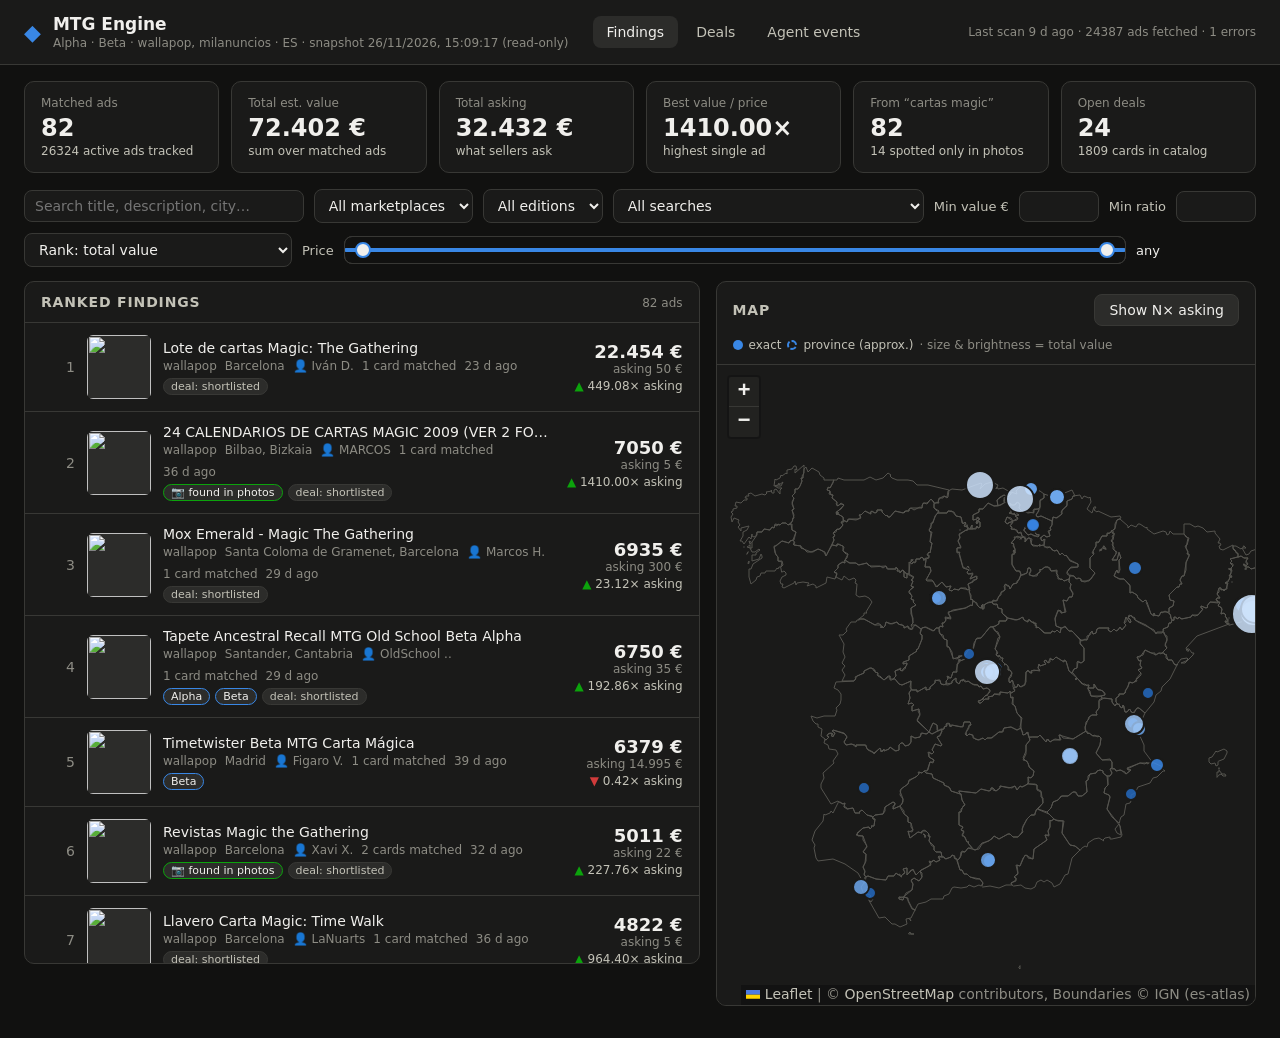
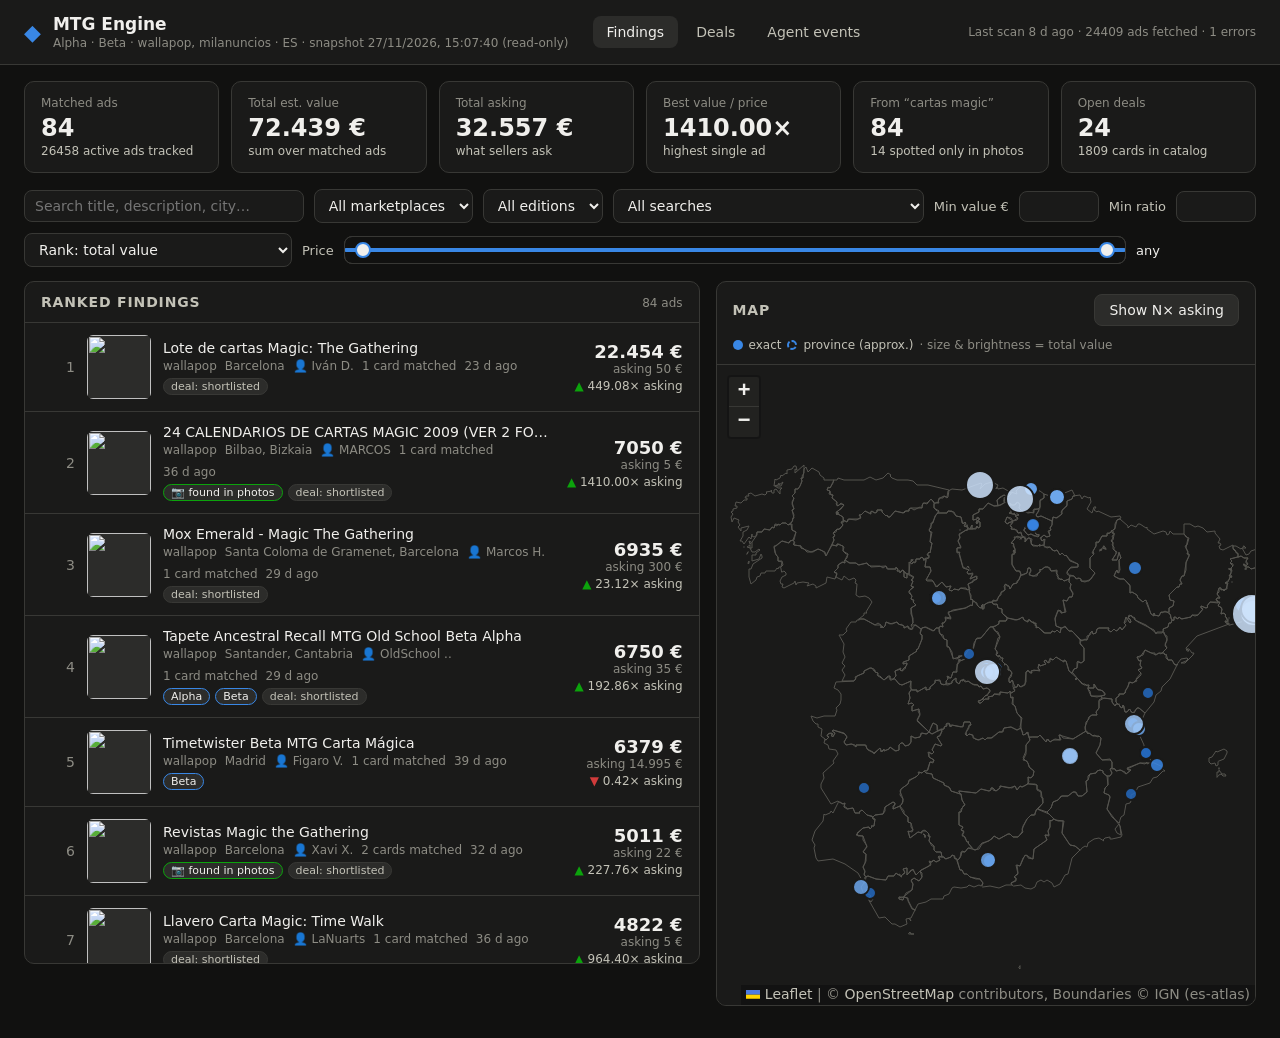
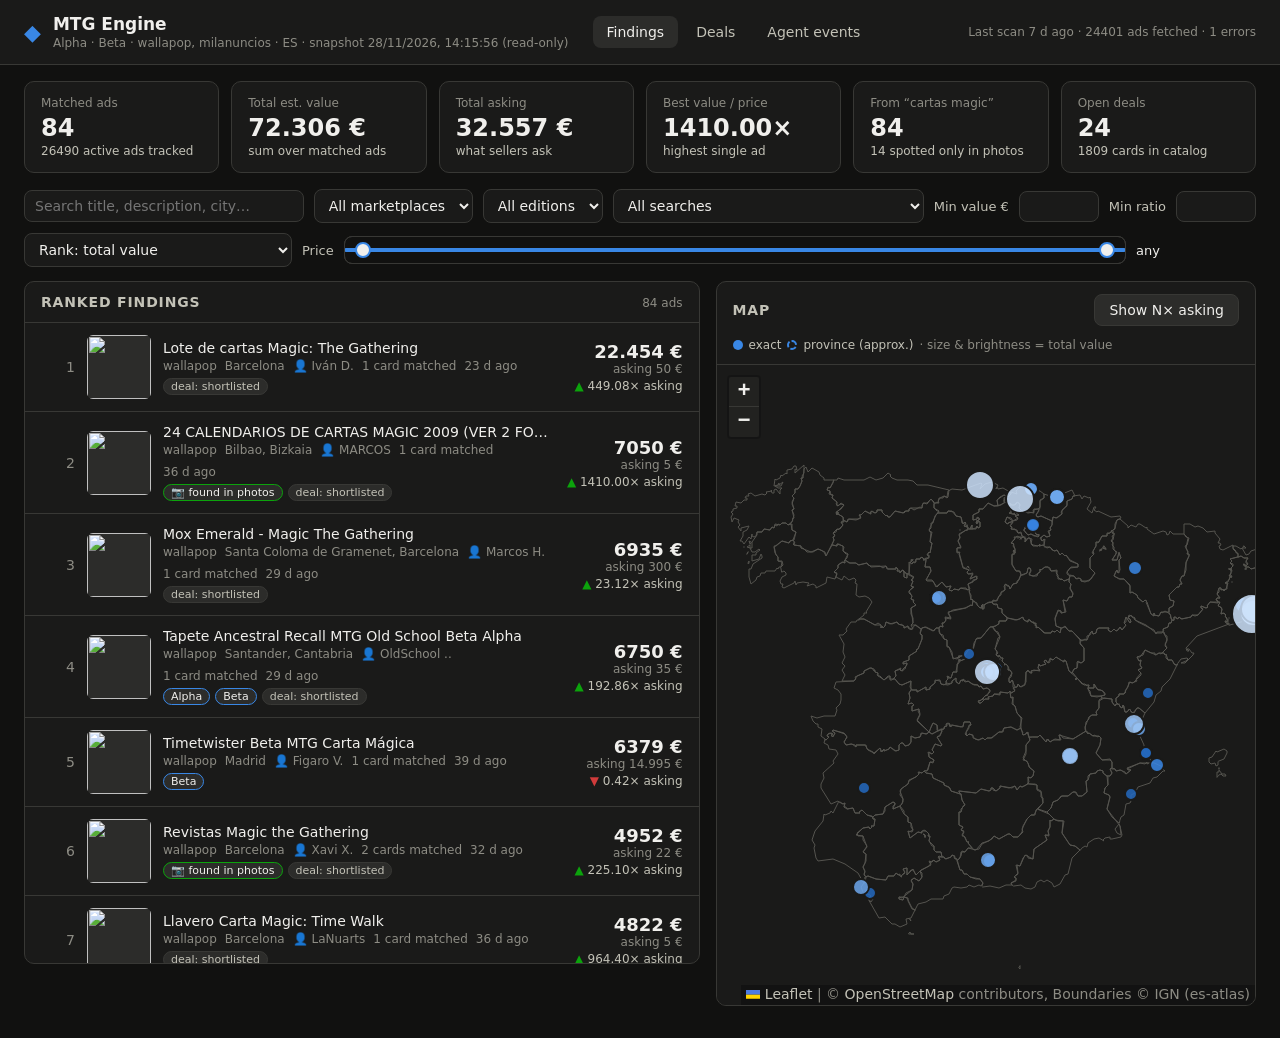
